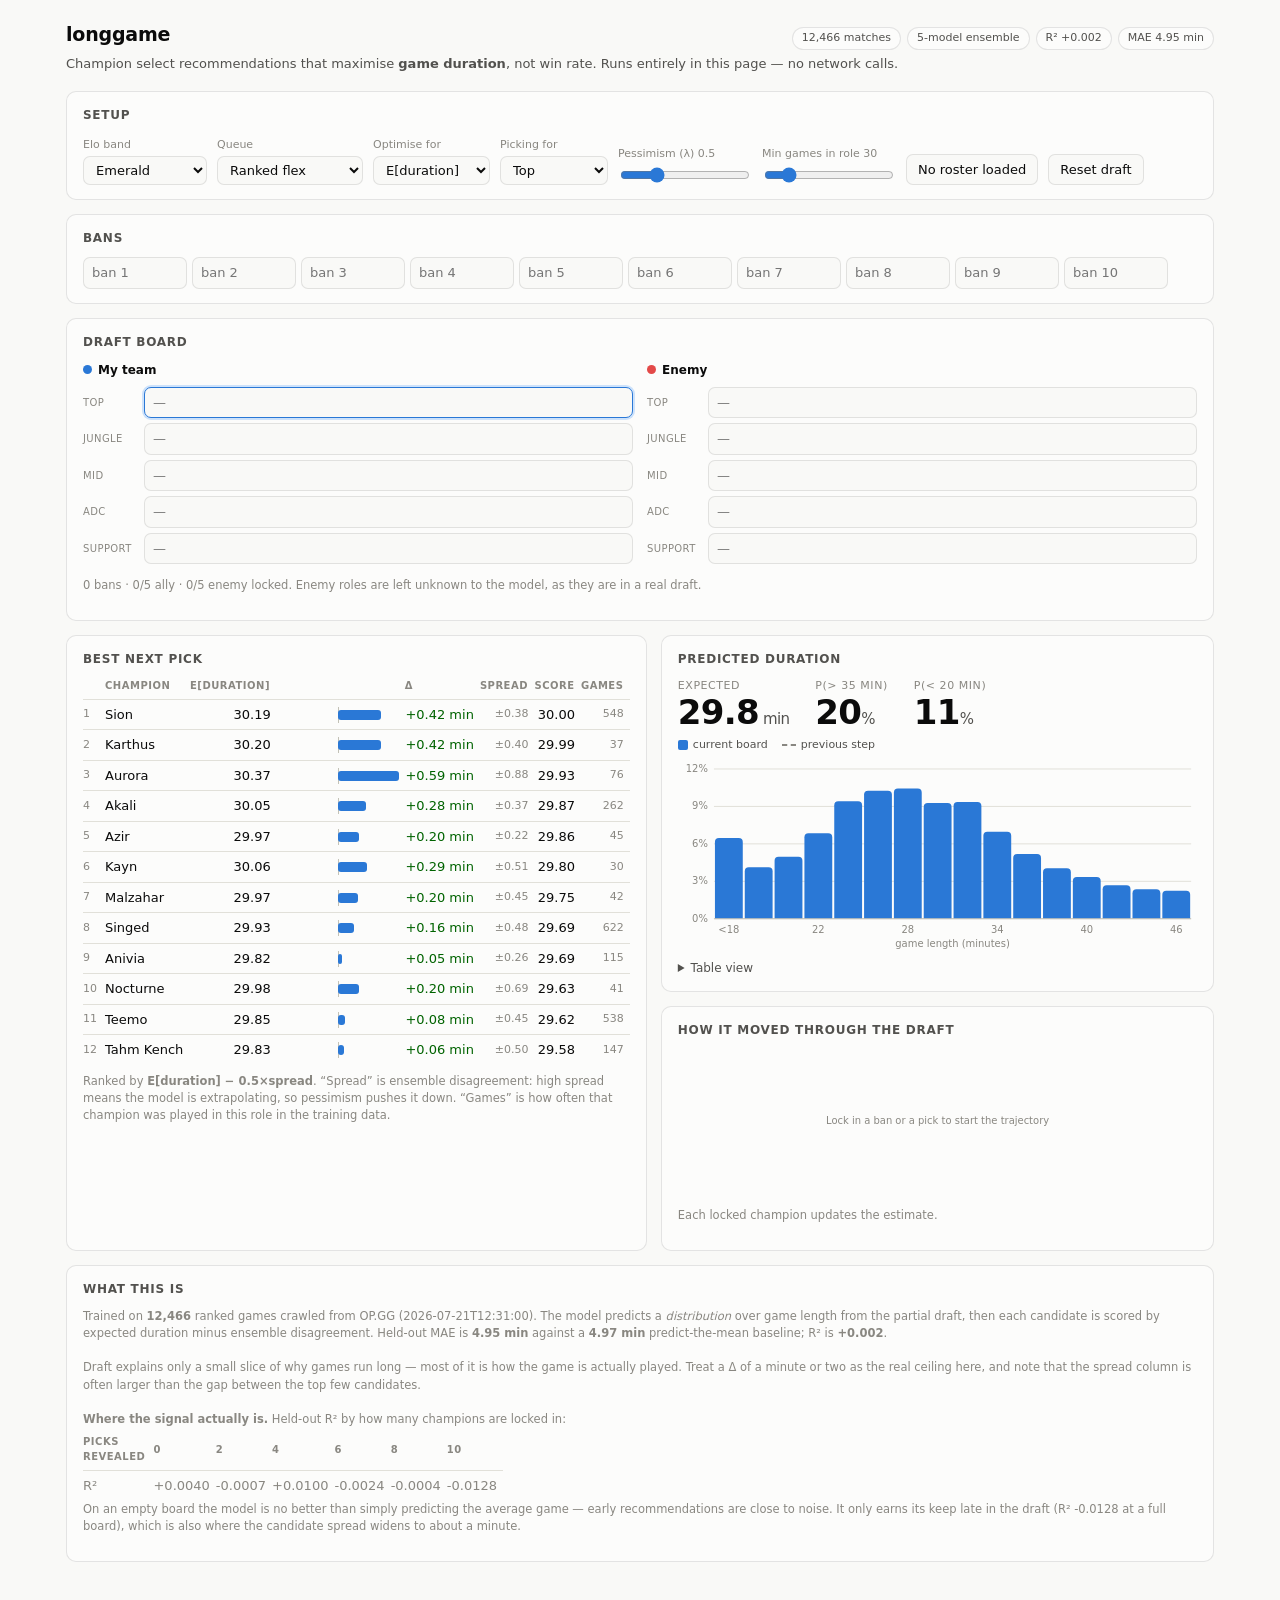
==== docs/index.html @ 64b35992 "Measure the draft-time ceiling; add selectable objective model/ceiling.py: 10-fold CV over every dra" ====
<!doctype html>
<html lang="en">
<head>
<meta charset="utf-8">
<meta name="viewport" content="width=device-width, initial-scale=1">
<title>longgame — draft for duration</title>
<style>:root {
  color-scheme: light;
  --surface-1: #fcfcfb;
  --plane: #f9f9f7;
  --text-primary: #0b0b0b;
  --text-secondary: #52514e;
  --muted: #898781;
  --grid: #e1e0d9;
  --baseline: #c3c2b7;
  --border: rgba(11, 11, 11, 0.10);
  --series-1: #2a78d6;
  --series-1-soft: #cde2fb;
  --neg: #e34948;
  --good-text: #006300;
  --ally: #2a78d6;
  --enemy: #e34948;
  --radius: 10px;
  --font: system-ui, -apple-system, "Segoe UI", sans-serif;
}
@media (prefers-color-scheme: dark) {
  :root:where(:not([data-theme="light"])) {
    color-scheme: dark;
    --surface-1: #1a1a19;
    --plane: #0d0d0d;
    --text-primary: #ffffff;
    --text-secondary: #c3c2b7;
    --muted: #898781;
    --grid: #2c2c2a;
    --baseline: #383835;
    --border: rgba(255, 255, 255, 0.10);
    --series-1: #3987e5;
    --series-1-soft: #184f95;
    --neg: #e66767;
    --good-text: #0ca30c;
    --ally: #3987e5;
    --enemy: #e66767;
  }
}
:root[data-theme="dark"] {
  color-scheme: dark;
  --surface-1: #1a1a19;
  --plane: #0d0d0d;
  --text-primary: #ffffff;
  --text-secondary: #c3c2b7;
  --muted: #898781;
  --grid: #2c2c2a;
  --baseline: #383835;
  --border: rgba(255, 255, 255, 0.10);
  --series-1: #3987e5;
  --series-1-soft: #184f95;
  --neg: #e66767;
  --good-text: #0ca30c;
  --ally: #3987e5;
  --enemy: #e66767;
}

* { box-sizing: border-box; }
body {
  margin: 0;
  background: var(--plane);
  color: var(--text-primary);
  font-family: var(--font);
  font-size: 14px;
  line-height: 1.5;
}
.wrap { max-width: 1180px; margin: 0 auto; padding: 20px 16px 64px; }

header { display: flex; flex-wrap: wrap; gap: 12px; align-items: baseline; margin-bottom: 4px; }
h1 { font-size: 19px; margin: 0; letter-spacing: -0.01em; }
.sub { color: var(--text-secondary); font-size: 13px; margin: 0 0 18px; }
.chips { display: flex; flex-wrap: wrap; gap: 6px; margin-left: auto; }
.chip {
  font-size: 11px; color: var(--text-secondary); background: var(--surface-1);
  border: 1px solid var(--border); border-radius: 999px; padding: 2px 9px;
  font-variant-numeric: tabular-nums;
}

.card {
  background: var(--surface-1); border: 1px solid var(--border);
  border-radius: var(--radius); padding: 14px 16px; margin-bottom: 14px;
}
.card h2 {
  font-size: 12px; text-transform: uppercase; letter-spacing: 0.06em;
  color: var(--text-secondary); margin: 0 0 10px; font-weight: 600;
}
.grid2 { display: grid; grid-template-columns: 1fr 1fr; gap: 14px; }
.grid-main { display: grid; grid-template-columns: minmax(0, 1.05fr) minmax(0, 1fr); gap: 14px; }
@media (max-width: 900px) {
  .grid2, .grid-main { grid-template-columns: 1fr; }
}

.controls { display: flex; flex-wrap: wrap; gap: 10px; align-items: flex-end; }
.field { display: flex; flex-direction: column; gap: 3px; }
.field label { font-size: 11px; color: var(--muted); }
select, input[type="text"], input[type="search"] {
  font: inherit; font-size: 13px; color: var(--text-primary);
  background: var(--plane); border: 1px solid var(--border);
  border-radius: 7px; padding: 5px 8px; min-width: 108px;
}
input[type="range"] { width: 130px; accent-color: var(--series-1); }
button {
  font: inherit; font-size: 13px; color: var(--text-primary); cursor: pointer;
  background: var(--plane); border: 1px solid var(--border);
  border-radius: 7px; padding: 5px 11px;
}
button:hover { border-color: var(--baseline); }
button.primary { background: var(--series-1); color: #fff; border-color: transparent; }

/* -- draft board -- */
.sides { display: grid; grid-template-columns: 1fr 1fr; gap: 14px; }
.side h3 { font-size: 12px; margin: 0 0 8px; display: flex; align-items: center; gap: 6px; }
.dot { width: 9px; height: 9px; border-radius: 50%; display: inline-block; }
.dot.ally { background: var(--ally); }
.dot.enemy { background: var(--enemy); }
.slot { display: flex; align-items: center; gap: 7px; margin-bottom: 5px; }
.slot .role {
  font-size: 10px; color: var(--muted); width: 54px; flex: none;
  text-transform: uppercase; letter-spacing: 0.04em;
}
.slot input { flex: 1; min-width: 0; }
.slot.oncall input { border-color: var(--series-1); box-shadow: 0 0 0 2px var(--series-1-soft); }
.bans { display: flex; flex-wrap: wrap; gap: 5px; }
.bans input { width: 104px; min-width: 0; }

/* -- recommendations -- */
table { width: 100%; border-collapse: collapse; font-variant-numeric: tabular-nums; }
th {
  text-align: left; font-size: 10px; text-transform: uppercase; letter-spacing: 0.05em;
  color: var(--muted); font-weight: 600; padding: 0 6px 6px 0; border-bottom: 1px solid var(--grid);
}
td { padding: 5px 6px 5px 0; border-bottom: 1px solid var(--grid); font-size: 13px; }
tr:last-child td { border-bottom: none; }
td.num { text-align: right; }
.rank { color: var(--muted); width: 22px; font-size: 11px; }
.delta-cell { width: 128px; }
.delta-bar { position: relative; height: 16px; }
.delta-bar .axis { position: absolute; left: 50%; top: 0; bottom: 0; width: 1px; background: var(--baseline); }
.delta-bar .fill { position: absolute; top: 3px; height: 10px; border-radius: 3px; }
.up { color: var(--good-text); }
.down { color: var(--neg); }
.spread { color: var(--muted); font-size: 11px; }

/* -- hero -- */
.hero { display: flex; gap: 26px; flex-wrap: wrap; align-items: baseline; margin-bottom: 6px; }
.hero .big { font-size: 34px; font-weight: 600; letter-spacing: -0.02em; line-height: 1.05; }
.hero .unit { font-size: 15px; color: var(--text-secondary); font-weight: 400; }
.hero .lbl { font-size: 11px; color: var(--muted); text-transform: uppercase; letter-spacing: 0.05em; }
.hero .stat { display: flex; flex-direction: column; gap: 1px; }

svg { display: block; width: 100%; overflow: visible; }
.tick { font-size: 10px; fill: var(--muted); }
.gridline { stroke: var(--grid); stroke-width: 1; }
.axisline { stroke: var(--baseline); stroke-width: 1; }
.bar { fill: var(--series-1); }
.bar.dim { fill: var(--series-1); opacity: 0.30; }
.prev-outline { fill: none; stroke: var(--muted); stroke-width: 1.5; stroke-dasharray: 3 3; }
.traj-line { fill: none; stroke: var(--series-1); stroke-width: 2; stroke-linejoin: round; }
.traj-dot { fill: var(--series-1); stroke: var(--surface-1); stroke-width: 2; }
.hit { fill: transparent; cursor: crosshair; }
.crosshair { stroke: var(--baseline); stroke-width: 1; stroke-dasharray: 3 3; }

.tooltip {
  position: fixed; pointer-events: none; z-index: 40; opacity: 0;
  transition: opacity 0.08s; background: var(--surface-1);
  border: 1px solid var(--border); border-radius: 7px; padding: 6px 9px;
  font-size: 12px; box-shadow: 0 4px 14px rgba(0, 0, 0, 0.14);
  font-variant-numeric: tabular-nums; max-width: 230px;
}
.tooltip b { font-weight: 600; }
.tooltip .k { color: var(--text-secondary); }

.legend { display: flex; gap: 14px; flex-wrap: wrap; font-size: 11px; color: var(--text-secondary); margin-bottom: 6px; }
.legend span { display: flex; align-items: center; gap: 5px; }
.swatch { width: 10px; height: 10px; border-radius: 2px; display: inline-block; }
.swatch.prev { background: none; border-top: 2px dashed var(--muted); height: 0; width: 14px; border-radius: 0; }

.note { font-size: 11.5px; color: var(--muted); margin-top: 8px; }
.warn {
  font-size: 12px; color: var(--text-secondary); background: var(--plane);
  border: 1px solid var(--border); border-left: 3px solid var(--series-1);
  border-radius: 6px; padding: 7px 10px; margin-top: 10px;
}
details { margin-top: 10px; }
summary { cursor: pointer; font-size: 12px; color: var(--text-secondary); }
details table { margin-top: 8px; }
.roster-line { font-size: 12px; color: var(--text-secondary); margin: 2px 0; }
.roster-line b { color: var(--text-primary); font-weight: 600; }
</style>
</head>
<body>
<div class="wrap">
  <header>
    <h1>longgame</h1>
    <div class="chips" id="chips"></div>
  </header>
  <p class="sub">Champion select recommendations that maximise <b>game duration</b>, not win rate.
    Runs entirely in this page — no network calls.</p>

  <div class="card">
    <h2>Setup</h2>
    <div class="controls">
      <div class="field"><label for="tier">Elo band</label><select id="tier"></select></div>
      <div class="field"><label for="queue">Queue</label><select id="queue"></select></div>
      <div class="field"><label for="objective">Optimise for</label><select id="objective"></select></div>
      <div class="field"><label for="onclock">Picking for</label><select id="onclock"></select></div>
      <div class="field"><label for="lambda">Pessimism (&lambda;) <span id="lambdaVal"></span></label>
        <input type="range" id="lambda" min="0" max="2" step="0.1" value="0.5"></div>
      <div class="field"><label for="support">Min games in role <span id="supportVal"></span></label>
        <input type="range" id="support" min="0" max="200" step="10" value="30"></div>
      <div class="field"><label for="poolonly">&nbsp;</label>
        <button id="poolonly" type="button">Roster pool: off</button></div>
      <div class="field"><label>&nbsp;</label><button id="reset" type="button">Reset draft</button></div>
    </div>
    <div id="rosterBox"></div>
  </div>

  <div class="card">
    <h2>Bans</h2>
    <div class="bans" id="bans"></div>
  </div>

  <div class="card">
    <h2>Draft board</h2>
    <div class="sides">
      <div class="side">
        <h3><span class="dot ally"></span>My team</h3>
        <div id="allySlots"></div>
      </div>
      <div class="side">
        <h3><span class="dot enemy"></span>Enemy</h3>
        <div id="enemySlots"></div>
      </div>
    </div>
    <p class="note" id="boardNote"></p>
  </div>

  <div class="grid-main">
    <div class="card">
      <h2>Best next pick</h2>
      <div id="recs"></div>
    </div>

    <div>
      <div class="card">
        <h2>Predicted duration</h2>
        <div class="hero">
          <div class="stat"><span class="lbl">Expected</span>
            <span class="big" id="heroMean">–<span class="unit"> min</span></span></div>
          <div class="stat"><span class="lbl">P(&gt; 35 min)</span>
            <span class="big" id="heroLong">–<span class="unit">%</span></span></div>
          <div class="stat"><span class="lbl">P(&lt; 20 min)</span>
            <span class="big" id="heroShort">–<span class="unit">%</span></span></div>
        </div>
        <div class="legend">
          <span><i class="swatch" style="background:var(--series-1)"></i>current board</span>
          <span><i class="swatch prev"></i>previous step</span>
        </div>
        <svg id="dist" viewBox="0 0 520 190" role="img" aria-label="Predicted game duration distribution"></svg>
        <details>
          <summary>Table view</summary>
          <div id="distTable"></div>
        </details>
      </div>

      <div class="card">
        <h2>How it moved through the draft</h2>
        <svg id="traj" viewBox="0 0 520 150" role="img" aria-label="Expected duration across draft steps"></svg>
        <p class="note" id="trajNote">Each locked champion updates the estimate.</p>
      </div>
    </div>
  </div>

  <div class="card">
    <h2>What this is</h2>
    <p class="note" id="about"></p>
  </div>
</div>

<div class="tooltip" id="tip"></div>
<script type="application/json" id="bundle">{"config":{"dim":32,"hidden":128,"members":5,"dropout":0.1,"n_bins":16,"n_champions":174},"vocab":{"champions":["Aatrox","Ahri","Akali","Akshan","Alistar","Ambessa","Amumu","Anivia","Annie","Aphelios","Ashe","Aurelion Sol","Aurora","Azir","Bard","Bel'Veth","Blitzcrank","Brand","Braum","Briar","Caitlyn","Camille","Cassiopeia","Cho'Gath","Corki","Darius","Diana","Dr. Mundo","Draven","Ekko","Elise","Evelynn","Ezreal","Fiddlesticks","Fiora","Fizz","Galio","Gangplank","Garen","Gnar","Gragas","Graves","Gwen","Hecarim","Heimerdinger","Hwei","Illaoi","Irelia","Ivern","Janna","Jarvan IV","Jax","Jayce","Jhin","Jinx","K'Sante","Kai'Sa","Kalista","Karma","Karthus","Kassadin","Katarina","Kayle","Kayn","Kennen","Kha'Zix","Kindred","Kled","Kog'Maw","LeBlanc","Lee Sin","Leona","Lillia","Lissandra","Locke","Lucian","Lulu","Lux","Malphite","Malzahar","Maokai","Master Yi","Mel","Milio","Miss Fortune","Mordekaiser","Morgana","Naafiri","Nami","Nasus","Nautilus","Neeko","Nidalee","Nilah","Nocturne","Nunu & Willump","Olaf","Orianna","Ornn","Pantheon","Poppy","Pyke","Qiyana","Quinn","Rakan","Rammus","Rek'Sai","Rell","Renata Glasc","Renekton","Rengar","Riven","Rumble","Ryze","Samira","Sejuani","Senna","Seraphine","Sett","Shaco","Shen","Shyvana","Singed","Sion","Sivir","Skarner","Smolder","Sona","Soraka","Swain","Sylas","Syndra","Tahm Kench","Taliyah","Talon","Taric","Teemo","Thresh","Tristana","Trundle","Tryndamere","Twisted Fate","Twitch","Udyr","Urgot","Varus","Vayne","Veigar","Vel'Koz","Vex","Vi","Viego","Viktor","Vladimir","Volibear","Warwick","Wukong","Xayah","Xerath","Xin Zhao","Yasuo","Yone","Yorick","Yunara","Yuumi","Zaahen","Zac","Zed","Zeri","Ziggs","Zilean","Zoe","Zyra"],"roles":["TOP","JUNGLE","MID","ADC","SUPPORT"],"tiers":["IRON","BRONZE","SILVER","GOLD","PLATINUM","EMERALD","DIAMOND","MASTER","GRANDMASTER","CHALLENGER"],"queues":["SOLORANKED","FLEXRANKED"],"edges_min":[18,20,22,24,26,28,30,32,34,36,38,40,42,44,46],"bin_centers":[16.0,19.0,21.0,23.0,25.0,27.0,29.0,31.0,33.0,35.0,37.0,39.0,41.0,43.0,45.0,49.0]},"shapes":[["champ.weight",[174,32]],["role.weight",[6,32]],["tier.weight",[10,16]],["queue.weight",[2,8]],["trunk.0.weight",[128,155]],["trunk.0.bias",[128]],["trunk.3.weight",[128,128]],["trunk.3.bias",[128]],["duration_head.weight",[16,128]],["duration_head.bias",[16]],["win_head.weight",[1,128]],["win_head.bias",[1]],["champ_effect.weight",[174,1]],["bin_dir",[16]]],"members":["[base64]/l/ryOHoC94ndFPUhPk71YH5o8jzCNvBbYjj1Spwy9JMUdPB7Hq7z6CV092RALPVuMfzquhI68pHITPZapFb36Pvq9kdnOvbZQh72JE2i9CGuYPT60hT3ybXG9CZ+/vb+xHD3RFve99GR7PW9V2L2JPXC9GiIBPpsLPz2h2qQ9phnIPTWGLL0Lqey9Rq2iPQ6B1D3GlKg9mfidPIbPg7333w4+rsKSPHfB2r1DdYa9uyPtPEZD2z3I/UC9BfZJPIql+z0ofT89KrMYPUQHBD0j0MW9bh4GvldCiT2PfxI9gGD7vXtWnj0YbkS9HjORPVDclD3S/[base64]/Abv1Lhy8CQIMvcS5Cb0EiQY7ZBCWPAO5w7zw4og748VgvZ0HVr1JUs88Q0cMPS/cGj3ZJYO8D5nJOlO5mj3hU0Q9UyljPNg1yrxFuYM83FfFPKWcnbzaruS8rIeevBREg70HezU91kc0POW8bbyWnOo801EZPImFgj2nNoG7FKM9O8+UOLwzvue8TJFNvK7MDr3XG1u98AzwPK+XNju/Zpo8rhsCPccOuTs4//27q13xu1MnRjxATh470wx2vFBVW7zbv9I8X1ytvHm2Eb0w3LM8KorzPJsMXT2fSAA8NPuRvT8uiL1Knsi9zfZWPWLPoz0tvJG9MLG8PeoMdL0l+E89e2G+O0GBw71TKMO9ggKTvDMVdL3BMhC9TIWdPZgyVb1KjEa95iUovVH3ST1idCo9E/8wvTtWgL0YU0U9bFDiOxSDjz0xG9G83WmzPQKM0DzG8fy9ScTjOnOTCT2kFju9OBJ8vCqRC71uX7M8WBgJvauRSD3/[base64]/ru63sTj0a/we9XvI1vRH+5zy6Rkq8CeFDu1uyJr2nI9Y8/wZtveZUBD7X4OK99aoqPDnzsDtXiO08HP2ivWeohjxfq8e9JDGbPXbLTL2+4Yc9YmyCPTBIW70CTck8JeD1vbRYiL159qs7UqzXu4uUibx0ld08nZqMvasbHT16k789zIw7vHFUjLsQES49aux/PfA+KD0jLgG9N4WUPMPzBb188co82skaPfRkDD0Jngu9FEpKvJp5FL2HYW09E0xuPJMNdr3MsuG8XST4PNbFFT1uOwG9H8lOvdXBNb2vDjW9ZLcHvRa0gDx/yQA9riWfvMfmA73rhG48aozxvPI5+bsqCsc7kxkEO7gZnru6gVI8fMjtPJgzCzzHWZ69shs+PTnHbb0HCxo9HcxMPfLvhz1VGI69+QiKvZTaUz2kDi89JzsuO1OhQD05kUm9WICNPadfDz2H6q+9UaPHO8c5dr23g4k63iinPJn9tDyMqf67P/7rvYzZzbz77WM94W02PYdGir0fQbw86l/bPTWSyDxYnaw8+1LevdAvmTpBiJ2918KMvHZEqT1EsfS8x6n9vOqp47wAcua9FvXlu6OVWT0GO7i6LXhNPSY8GT1w1BI9KspRvAK1Ar11fse8ixLYvNg4wzv/+Ya7rWopPV97kL1CISq8lBglvfhb2brMRVM8OzecPKoVRL1Gc3M9EhNGPWyRCj1qzjg7a63pPKwctrujoD294t6wPfGQZz3qQWi8xUrYvZbOgb1i/Sw9IadePR96Bb2a9A8+SlcTvcNagj1V+q08/HP2vdJcP7le9Uy9GkEbvFD6Sz3PSJs95nOCveV8BL0U3Tu9bwUNPUzTajyEaFu9/YkcvdJunz1lX4897hsBvaQkQL0g24k912xPO7Mgg71ST2m8PAf9uzZDjzx5WCK9I6XUvEcocLwzgUW97J+DOzyJ5LsTUZm622vwPIh/5bsYylo8cxQ0vUjzJLsU2Pc5LlqJvOKnkzzvZLI8a9nhPMWApT19psc8sSMZPerLgj3WvCy8zm0tvN57ijtEkk89d9/YPA20iDx0EHM9HdeMO0Wpw7123Em9oy1jPbRoaT3jno09f/[base64]/[base64]/egb1vC8C8FNRkPXsP5zxmt1+9p+uYvBf9F72PWLI98uipPQDej7tKEbW9m5qXPfV5br17Hby8bZQBvm4kDrxBqXk9br+9POu6gj2SiZE9JA6lvH3BoL2WGfw9e4IVPVMrBL1/StC927slvTctQT3b9XI7sFSLvYjvIb2yp7I8GNqFPBMrOb18dxC8EG2UPa+4R73lYjO9COwhPa9tgD2ise89XZ2cu2N9BL1Veqo8qXrNvMZ12jw3gcq8dxa1O4fqAD3YFQs9a+00PYxGAr0RAjW7bBeWvPvocj0jq9A7Z6EzvAsbobzrRGc91ZUpPReimzxWDCW9Tjs/vTdlhry5ufi8Ey4zvTcQlr0vCEs948U6PRJxGbz/fgI9WAytvAtoEjxrM1U81mGWOlxRMb2csCo9KFJyOzXfST3e6SG7FdoNPOdSvjvqNKW9f6UlvWXi4jxGI1i8c+uZPN7qEjwEKAk9U0cYPT9MiT2K3IG7tKx0PClg0Dzw3/M8b//+PDpc9jtcJ4O7vmqNOwXeAj0+CNU9DV+cPbKam7vzZ4K91OssvZU0Dz2/[base64]/onz0oiaM7toRvvL3iXz30GFQ8YfQmvTBfO7yX0U28S02QPGLZWT3KGjg911P7OyCPhrvWc5c9R8QTvSLKB72Dyt27Pq23PJA48zthFiC8eRq6O1xpMzxmiQw9RIV1O62yEbwQ9zG6GEiBO0ftojzZ9dA8iskgvdrms7xaJRS931nZPI5QDjxMG0O8wl39vP6/hjzbR988mdU6vJvhCL3IaGA9WnDjPLPgnb3uObk8alk7u/[base64]/vM721b2EZ9E8f11nPSGcDTypT7S9igW3vadudj24Qr88/R2dvEBKwbzgcYM9AW9VPYbpCDzaX2u9i3SOPBDZKT1AqrW8M0rPvaBoqbxk20e77yPqPAOegT024Ye8zKYxvfc8nDwOAp28oKWpPZN6p72Ll0y9xmeGPcmUbD2nP989ADfIPDbNlTwEVaq8Om64PSdOXj1zz2Y9V4eMu2sHaL3Fbjc9C/lFOmkgir3FWYC9x+7ouxrQAD0cEo28mPqOvZFkZj069kk99lHwPBAK6LvDYGS9aXtAvdyfDj283r88/Uu1PLUaWz2RZSK9aqElPAvUSLvC/[base64]/K/LvPPDKr11tWc7SAeQPHiohTpcCOO8F9hYvR3Jszy7sxk8DE5XPVdZNT0dJAK97A/QvJruArw2MV29SnRSvVr5ATtvOSe8Zb0IvJ9OFD3KePq771ZUvN2uqbyMoOS8mbV/PQQOxLw7x+U8636uvRRJqrpMNqs8f1pNu6i/[base64]/wpbyuXAu9K70lPXtyc71DD/a6/[base64]/sOuPQnTzdb408wIspPVtMd70P6sE9arQ5PA2teL0Lh1I9O2IYvc9Vzrvi0k495PwGPRBZgrxJ08g8/BOavQxLo71cIXy9fGKGvOTf6LtfNDg92XbbPL0gSTwesh87CWISPUE09r05gY48j6XcPMFxGbziuwk9HPFru7wXB7zLOTq90s4uvFsi2TuSeHe93YylPLPKujpMdjW8fUKvPCukHDuvgyq9aOQ4PSO3G710GNG7hiRyuDf6ID0/nR49XI4pPDbe2bvhQiw8y2oyPCIRir1Axts7OgnXubEYMD1dlEm8r+4gvfwmAT1CBDy9UqklPQj2y7p/o069HVVwvBHfkT1D7928cv3wOpZ1Xj0dkZc8hKMHva+Kprqipg29Wf7DPJTClTyXnJA8YXhjPNWSmzwQw3w9zzd3vVV8GjzQ/Hw6gMyrPLb9rrwdbU88V1gmPNGKMD22JKq8ONgcvafPaL1j2pq8UXR9vP/GzT1JoL886NYovUBsDzyf+qC9zLB5vAxx9jxR4aa9pMBOPcrR9bx9qKQ8WZJMPLXxgb3yBke9Hoe1uv1nFb1FcPY83MkmvBUFB7ysh+I8DGoevNDc1Ts4tL64zggwu4x3kru4Duc8kvotPK/QuD3pCPs7fpRiO0RpmLwQze67hY/NvHEZiz1AX868Qo2uvMdsOLzJrSo9+yyPPVA3FL2gWHM9rLIvukEPZjzF7EE9EIopPEVjI71RQ0q9rpfAOYcptbxKZVy7pYr8PLgQ+7yajKm8hRGAPXntkj3GWuU7JrmfO7gDnrz4AK88Y8YVPLEQ3jzXtJQ8d5L7vMpSVb3VQ/27MgoGPYFShjzhUGq9feg1vT8BKz3qD5O8AopdvTHGgD3rZJa8GF41PWM1Pz2qLia8COdAvHdrPL3hyRy9dWz/vHzK+jxv0oG7e8A5vR2f/LzZwco8t8XSPDJvDTyAx+g5asp1PSpPHz3uOiy9gZiFvS93FbzS2Q69pefgvF+DC70NJpe9K3UFPQjXoz2uCto9inWyva/[base64]/Ke8QnP4vPgTNjuuNYu6Ac3+vBXwqbwQZne8bkYHue2zEryD85q8JANHvTQDHLzcSFW8bOkXPYgvu7yGmiU9Z7t1PWtvKzy5Dki9fW+HPRvUij0A5/E8BW/2vNNaTzxp6yq9A5fFPJww87xxLfs8slaPOn9TXb3jDVU9gtv5vCA8VD0ILM+6HJcOvcC+fbyFCvU86tcKPWkBVb2LzCu8+I03PS1FizypnlE9Gc9OvHG1FTz/t8Q7BbOAvcbqOz0vT089/NdlvPoh3r3iEJK9jxb/PYZClT11eEi9rRByPHDDE70t5KI9FeApPTLfZ70VBx287+oSPczWCb1SQd074AmAPWIYy728F9K9w+UpvV48GD2CuvQ8z1KivZ6Dsro5IU49iTC6PSSEGj0uL8m7XKgGOhNAcr3hJrw7Zi4AvDszxDx89R89aQUovUKtZDsv++Y8/[base64]/pC9vDdjvH1lJz3SV8G9psaPvZwIEjsHuK48mrvbPE8ZcL1A/[base64]/ryFnjG98omRPDYhtztH85m7UG17O9WHMjzLVlk9fmKxPNkAabzxc5A75T0UvD2R0jwavyi9OmYWvMqqSz2toFY8hY1LPbnNx7xOjIa917M6vX6W1Dw+iS09YslwvVs65Tyx5Sc8tKNUugDDzDwJl/+5FnT1O0OJqTxWpLu9HCAvPSKPtD1Nvye9PiTrvPa4WbuM6Y68tZSKPENO/Ly7iYc97P/aPRWZYT29gh69VqSPvUghpD3MxCQ918OGvTsVhT1ARB49QCRzvQKZrL2qZVS9PvXqPI+qKT092Ja9PSLRPZilrrxIru08WZXpvHsMZb0N/ri8yMhjvd5eLr03iKY7BQSOPXMueL1P8UK9phVovdrRhzyV/4U9atcQvc0O0bxTm0o9gYZGPZ/xWD3On2q9QxQdvfnxRD3WsEu9JtEdvTxFzLyiKuq8CJwzPTDCVD1GaXG9LnNoPI5w6jtBhYi9P1yoPaE6Bb2mt0W9A1iqPblmIj1TOKA8FUNAO/[base64]/[base64]/[base64]/gD3G6L08vY9evXD+R7noJyq9NasSvQOKWzy6rLw8JRI2PMBZLz363pO8EyTEvOhOKT0K0vo7LL5mvRmpJz08Z4Y8ClYsPQpiyTuuLzc87S57vcy/5LpxTBQ9ECR+PNWGLLzrDJA9ZtvuPEaHG722hU49J0UfPfaTg7wTG/a7V4DMu3WDwT3M9+k8R5YXPVlMyLzxOsU8vTTaPL8neb1aHaU7MwsyPSC4bTwCXOC6nClePSYshT0mZ2o8HFGmu1WUZr0VYUu87QGUvHCcwTwCRZA8uDuePJ2HxbyxkS+8oJ1qPJcf6jvbYKO8/MS8u7zCE7w7z727o7PUvK24djtkGaY7prpvvGTGJjxEaA68alXHu9BvAjy4ylG8G5/yu/daED07ANK7C3PZPG9nCT0CO508SYG6vDDk+zyoW0E8v3dpPO2QGTz1Nbe7am1vvQyKNTzP+S08C2kyvT2fIjzwZKU9GkKvPAVoVT1nRxs9bHPlvIRZFrymqW+8huU3PX0EzDto6Nc8c/ePPC3Z7Ty/IzS9YROlPPZ6xjzpnfg8CcUlPZWqq7t3w/e77NKvvZYKML1uuvG87jl5uqK+27nrty09fbaCPG8NobwGFK68A4JnvUjZGD0WMQA9uXCePFcdDDsYhca9MAK7vHdt1Dy7zks9fmJUvXcnKz1AGMe6psrhPB/[base64]/SevH1pEL1feFI91iK3vL9bS72aDYy859gXvfZ7xjsgEh89drravDq5eT33V2W9ZeZ/PLvXXj2FqoG9rGKROymjm725OT29V7ObvJTExTuSKIi8NLMvvIBj2Tz0UxA9W6kyvaCRXr2ksA69gHm/PaQXqD1GNos9BtbovQYCLL0C/ZY9pyHzvQCmLrtL12q9Ew3sPF7A1D3nw5A9+K9aPdCDWzx7dTO8XCC3vXKbZz1xoJo9dn+IPLXRDz0q3f68H6x7PfS7Yj0+3V29RKWOvYApZzo4apg9nuGMvZw26bwV3tI9/KciPapSCT2GPhu8nPIDPS4p1bzLL60896f3PDBQNLzcfRM9EM/Lu227/Twbwl09TL4cu/4/[base64]/[base64]/[base64]/vaw5vr0rVHw8Y0MSPWOUfr0odOA7+06BPfoNJbzSEao9cQL+vMV0z73uMZe8T9EwPGmYWr171UG8YNG+vH9qVL18vwC9OwlCPakeqzwYhZE9obMBPfkR1bzIHYs8bhTyvAJe+bqKMQy90c47vf3s/ryqb/47Xj2WPM50CzvcoR49b8ykPE/Rijx3keW8oe+FuwLEi72Me4a9KkpxPf7/Kj1AACQ9D7FEvfUhD70fkXQ9d5xXun20yrxrEgQ9EDIGvJPTujwBdQO82s7WO9tfDrwGUVI8MmOFuq3lXbyC+I88EwoDvW2lUb1JQhO8ZJSzPG9Rs7odK4c8BL8BOwBxvzysy3S68Jmdvay3vLshgrQ8BLkkPJM/DT1GITE73udmvdLp0rxQq6s9nw0RvZezrr2qovu8MnxcPZqxu70/v8A8a/WbvOsEgz3b15w9OhwcPHHGgTxzzLW8Z9HxvF6/t707HRw9fWRQPYZD+jyEocm94Dcsvar6dDztOho6iFg5vbUUe73q8bS8GOFwPbhHH7oq1MI9ERoTPRv4qDzMZ7+87673vIn8xT2Yjhk8HCIavag4obyFTy+8WpfBvPIa7LvCQ5E80UTSuwl/6zr45YI7bpnOvFahUr32tCa9vMWAvex6fD0wvqw8HpFpvB9pPr3zUUM8YTa1PdfaGTwAxro7e1v/vE3Ktry1d2i8KRUcvRFe7DzM4mw9XMwkO87YWj1oFeg8uaj9vHr4FjwG+ho8e2xOPfgHujxvaaM9vRNevbKcNbz5W7U9q5L/vJWM5bqNdlE9Brm2u0ZAzrnTLTa99zQovdLjoL2d5pa67gESPUeq6Lznfhu9VFO5PI8c8j2WlsI8Me4ePBcPLL0Lr6M7havVvBY4H72L4E09Xa9Nva2YIDwgWwi91CfAvSIagTwBX0Y9137CvJSInz2C/QW9ewdiPfmvwj3Mw4q95rJBPKyKk71iCfu8QB1lPe0LuD1U2tA8Q1w+PE9iKL0/Yzg9CLsCPUvddb2xU2a8meznPMVjkD0Zuo08qa7qvK8OtD2yW9i8Fe2jvSuw270VUfm8jFatvMHWsD2Gwxw9Fu0hPBuOfTyGRKM9YUpIvU1yOD1JEi290NOEPeCGGT4g4FC85aRdPdYN5T05gfq8bm/GvRrFMj0zVSc9LfggPQGDKr1T/DC98OyLPU/[base64]/Pb/3bj3jSRa9NfVuvfgzAD07/[base64]/b1RHaW9CRdDPpIPyD0UQOa9eE8qvg1R+D30UAe+3lsPPd/Kkr2B6SO9uYocPilHbD2KpDg9rMuTPIQNTr1xKPC9hlscPgHzET4fDyI9l57CvSGu6rx/9cg9xR73O0BpKL45ivW9aIZ/O8uZzT0K5Yy9Z5HiPV8GyD3MCPo7Y0KePNdJiTxkDZE94TAZvBbKMb2m3EA80FYsPfRFNz2CI4C9dUDYvBoYhT3NhPe7V66uu1gd/ryOuWu91K1kPcxQm7wXpP68yeMJPc7Q/[base64]/yVD167aY8IytZvTdCjb1qk848a6HUu3nzBTyenF89+XmNvTLKYb3tsAy9Ad9ou6FIhTy4jlm9OTWzvO/lkT3aGdY8uTuXvPTD/[base64]/ozvZSWGz1mMo696rePvDw6pj0iDD09E/0LPS1qoD3k2Q88vKRvvJgAXjvqTTg94Xj8PA2CB73vcqm8xdXuO/0cWz1c/pG9NHEdvTbCJTxpNyA94grDPNNvSD0gV6S7KL0TPSVMCzxf/TK9+/hgvOzvyL1yPGi7yFhAPER4nL0yI7U9MnGwvCSrA73dF8g8rIkRveGjArx1VO08y8SevMSUYD2XDas86LwmvIXmPb3obuK8kLNGuM8rqbyVupm7E+5BvSiQbj0EnT89CzgYvPhZ5byika08OUSDPTHnO734s0U7U2hXPfb/1rzmn369Hf/[base64]/88YcAJPVwxxbwC8Z27qMj2PHrKHT1fxG+9bd/TvOnf6TzS3qM80mOmPD+02jxEelI9cFWOPTWKrb0jbq69WAdgOiyWA7vl2+a8E6ExvJhXG7tfWwM9Mksxva7pDz0XpJ28vl4tPKlfer3/xM48NWEHvRKfcL1NZ/s8WYoKuxaYWr2dZXM8RvtZPJ4c2DsBnzA8bzpfvaXSnDus9+O8wcJmvAqcqzsU/VC9BwnKPHg/WrwoiH06hqpWO8ifbDzQtoU95ZpBPeFH1LwjrXC86/[base64]/Be8+rsMvb/[base64]/AZA8aNivvPPNVr2tH1s9/qcHvQVz2Lv1x2w9/BUAPNg/CjumpkG9V416vZtsAD3Iq0497TP6vDCasj2IguW8XmifPdzYLT2Ql0m9th+tvKikRrwwiIC9s9iCvXM30DyX5HW9vDdRvTK1trwHewE91RZOPReuLr1TdiO9PriLPStn1TzNzj09Yn6avUuSlzwVsd+8K/[base64]/WorwMLVC8Tf9FPR5Gib2cfZi9+uWTvFrJrT3wjso9ox5RvbblIb0LFYc9tcy3vQOuJT0OEpy9cNqKOjIZ2j0YO5A9zCqRPUorZT1mGQI8f7GgvUIJ+D0ycgE9Ug04PQ4LNL3hsZq9Fv+mPYlVATzC3KK97HwHvRBkBj1oobA9vBgcvSDRFz2wK5U9i0nWvXwK/[base64]/Owu9uPanvcBN9DyGNtQ9zjqcPWDVlL2l/aa8KlECPhS33zyEqSs95eFavbWh/jz3R+W7k+/[base64]/qjsTCGU9gD8NO1rYerxB8os9cYjePD17pb2xvB69EBBhvMUIbD2nkRq9SOdePFJYgzxQmXo8wh7AvYn2NLxcrl87xxXNvIIVBjxWNhw942FXvHhANzwdsM88JV6tutcCZLx6rIQ9BYvbu/Ius7uPJka8ISknvZqEBr0mQfU8CgmLPN8R5rw8g6Q8qzf2PE+vtjuCWka6Tp4kvDMaDr0cvlS9+QtAPaZsx7vluzo8H4wIPXhcEzyWn5o8am43PX+w0b2/GTi9sdWAPQhLjD2W5pm98oJ3PacOH73h5xE9Rq9VPa+2/Lyad4q9o1ObvQrmQj2M5Wa8Z2UhPfszI73Gzyq8ku6YPK57Ez3sKfU8FqKUvBtJvbxsj0w98rvBPF1EgzzAzsS8seh2PcsdCruvgNC9dgh4vXhjub0lCa689bHYPW155j0qC7m9MGT/vNhQrT1VnKW9FkRgPQaZI73X+6O8CV7FPXj3rT0KLte70ochPGdq5zw4qVG9sGTBPYFrEj3mjE083/N8vQ3zjbwpEqU9XwwUvJ355b3dNoO9C7ONvbSzVD3erai8UsL1vG7SaT0iaq87I0hiPEmsKLz+eG+7G56XveMFs7u4+Za80eSgvNxJjTrGW3269dhAPSqxV71AuWo7EdutvGvH4bwjXvC7Y9/GvN7gRTxAAhk6QjoEvboZX7xRly89oLLNPNa+YLwEwR29alluux+ONjy1j1g9azHku6U1OLxYDFa8wBtZPIKKKz2IHEA9mj5ovexfOb0mY7+9UGm7OhvYlTyDwZa9oAWAPeGPQL0f1jY9pSXvPCe0L7zU1FK8rGVMvRoCO72Kucs7huw1PN894Lw2dmM7/05ovPsdlD2B85k9rQoRvbbGsbtHBmU9viQAvKz237wTJYW9w7+mPUkUvjyvghy9LXYBvcfPWT3IdI88FI+fOQFgCz1EAt08dgUwPZ/Y+bvvYOi8/gXXO+JoJD0bqCq9ff6EPCIlATtKxgi9w3tUPLEjPb3MEBC7t5eyPX5337zRNZ08G2TLu/GwYDyMwus7Xc10vap9Gr3I6Nk8Rs55uyuggDsp8Ha72M+lPFNSa719/tK83dMVvYBmI73lFl89sdn6PTbJzrwPgBC9zztYPePANrznH9O8r3MNPTd9U7uO0QQ8RnjVPAxZ2Tttc2687ZcKPQwytLzwwbE9vOT8PMIDF73/21e9IB6HvDHoDD00fQO9xIfkO/WpPDuXlmK722a/PHeRTrtJStW8LbTGPHwanrxqrGU8qtHOvGzROD0xmwg9R8DbPPiPCLy95SQ9xTIivTTiij0WyvG7UHiHuW7PDTtu0Go9KjarPPKKLrraIoo9igGAPKKfOTtye847tDQKvbbm9bxQN569e/[base64]/u8RnZwvD86vbyyeaK7rigYPAVB87sLji49u6c3PH5qVjxDIbS8QqJ4vbBFejzcD8s8k/Wju8hbBj0l5wi9pH+fPIHGGL3n67m5cLuAPaAHfbyBXFS8kwMPvc7z07zBBsi8GC1qvEMrQbwuZqS81xhWPKzhhjyyxfO8NJrtuwmRVL3rv085FwMzPSpT1bnoOMs7TWd3vTSeGjx0g1M9VIfSPHWYJL2iOWk96+Nqvdj6gT080xK8/PLDvFAM8DyU2Cm9t4szvGShfz3HBr27F3cePXj+4Txs9IG9F/6DvXMNJTxhIAC9gvCEvV+3vTxa7mQ9/UY+O3Aw9rwzope8zmbEvBLOJL3NwTC9guuSvQygA7stVFE92D3/PPrqILzE3E+8s4DFPMfcor11IyA8QkuxvG0RUbzrfpk9sLKmvFoiWLo/R0i9YPsavQIJuLx2VlQ9tytzPAD4zTzYPZ08xd6MvLLEID2xFuG8zNnAvG7sgr1pLrM80Aj+O44xiL3YJfw7tktDPSF/eLsG0/88iSCrvNYi9btkuUA9kKAIPNcF0jvWm/47Gk3GPBVXQ7xfGPY77oLwvJwB7bswiB88e2v8vDMLTL2hZKQ87xquPU+hez0aTok7zYT7vNkVl7wW3n6710wRO7q+yrs87M48HGMvPYnSorz5yAa9gzW1vPyof7z+Aru8JNVlvWveTb3Qxe28DxIOO/[base64]/p491YMhPY6/[base64]/9rg82ylEOz6pBL2fRoe8PjlNPfs/hb1WuVG89Ri+PFHPhrxommO8mvctPJ0ZGDot5Mm8xn85vd8U7bufaRa9VnfzPN5G0TwM0wo8ikiyPBRLALxWFKq8t6WXPJiCrbyO3DQ92qY0vD1h+Dw/epW9W3TmvCGFMz21Wgk9x0w0vZwEfD1fIxc9rnkJPXwi3DyB5Zm912UzPULmIrygHWq9y5w5vS2Q8DsyGo28SejzvEn/Cr38y/C5oiEcPeZhlb3HGQq96GAxPUWBPD267FQ8Bs9ivM31MT0xDba8HkIDvLSzvD3ux2+8vQXTvOJL2L0tn4y9IsCIPMsOHj0Aaoy903KVPcq2ZL0WtQw+bkaBPCOMBb1pzwe8A12XvYjDl72kcCO9BTOYPGPpczy/[base64]/gm9qSgwvYetPT2Uc0S8EIU1vU4cEr2tLDk9o1APvHivFr1+kGm8Xki4PZtWSr2EWoK9uBdhu92BVr2OmpO82bzCvLn/jTwZlbq9T5a2vFXGOj1+e5S8wVH2PHnIErxt2zI8DLVEvH4KzLwCjcS8qzPlvN3rOb1TLpe6Ol7KPK94AD2lBbk8cW5CPW+g/juhb0y9HPwwuioAYTxHHrE8ZtRevGr+zTuePsm9FukBO7HtWjwB4GM8e8P7PBpQlzydluW8el8RveXih73enpk8nRojuyKWmr3QVYs9ZW5QPMHZ6jzhFsY8JNtCvdJkUL0ECkO9s3ogvZfa/Txeoz493NOTvZgaojsoGCe9KYRCPHOIGD0xuDG9jbgMu9yIgT1J/[base64]/qb22ydq7kSC5PIX5O72SexM7Ec2OvWI3yb0wjxg9pvOjPWSdDbxP6268owsevTfemTxX7kw9bm0BvQMN/bwC1Mo9TvOIPYD/[base64]/jtfdNg8Uv3mujhoIb1upKs8XWrTPM5V9zz06BG8XtnQu0EC0bz2iRk9/YnRPA+S3jwL+iM9qiduPVDSeLslQZm7k5wzPW5/crxJEtC7UBhtvNMQDT0kJu67qzY7vY7LIzk5nmi8VASlvPbrzDoPWAm7AgaSvTBEIDzPLo49r702vaGHWLwIOuK8eyPDuxCYurvZc288wonXPbg/Hj5rxxY9lFwQvu92GL6qxSc9w/yRPd4t3L3k8g8+xGS7vXx7rD0tHMI8WsIqvjDgnb3lFvK9YMb/vSOmTj3ZkyQ+t1qivTAo7b1HjSe9SZpIPdY+0T3Mq8m9W3cJvE5eLT5GJRo+KtBaPBiL570y+7c9pHq5PA6uGr6XEce7cEmkPbYoULwfnOC99R+YvTJv0zzDQig9/lw1vb3nZj1Y0ge9n1LFPJsGfT2uuiO9weY0vYfc4bsAdDQ8OoLlvGSmET03KF69E9xRvSizvTvE0Zw8//uwvPvPBb3S8m499nRKPT5r6DunXUk9Hg6WvTGpgT1eoki8s/aLvdyGVTy3Fkm9djTNu9b10bxVd5c9bWGePfbe/zuDWQg9cgJPvYr4iL36PdI6IEHpPDyxAT1OuxE7jEmivF7KgjzhiMY8m/[base64]/rTW9IXikPVUl8zyEcKe5tizlvGzEM71h8AY9BQkivZpIabs37xI8FrxRPUBrrzthRVu9dCJkvO7ivjwUXqE7DEexvNklFzzmn0y9UNp6PbkXx7yAtPg8JrgGuwbEyrtZlCI9BF0IPTlNmbv+/+s8cDHmPLfpo7wIA+A8kEmAPRP/oLwoBEy7oFhuOcympbxjPGe8MGcxvUohqTwjioI8m7PBuw09szxfJdY8KP9bvHe3ND29pQk9ivnivDaYyTyMqhI8FeVGPWonkDxkYau5dCyHvMS9kDvzXB297lgBPvmYGD1RTfO8eeiYvXf2HL5llVc9vBe1PT5Y17297IY9P/yXvUwykz1PUyY9jUelvQluib1QMqK9KAJHvR5eKb29N649ICsLvsgqTTp26Xk6mv2FPcY6Zj1jR7S8szITPIz3qz34UKc8gkoEPdfzLr1f3ps7PPffvNKzpb14Jna8Yx8DvUv49ruEX5M9SoCcO7acarzG47O8Dj+ZPROVpb0OI/080grrvJxQDD313K49PdxVPcs1eT0u7Pw8IFF2vabuhb1PR4M9TU+sPI7EFz1SxwC9quATvHcbrLy/[base64]/uA9rn29vDKczLuVMW085+lxvX23ab3HdkW9OPW9vZiPdj2DwpA9vSi8PFhEWrxa2VS91o77POcbbz3uTA29jFVuvdO63T3B87c8L3rCO9wemL20T6W5mZJKvPrlu72P8aU8l1gDvRk/Ub08vbQ7LghUvTASFj0pLpw7d0YPPH7eLTwWqAs87oaZO1K7k7xvyoc8rQkovQNQajxMoUe95Tz8PM5SmTznNVG9wKmQPPAsWbwxwiy9ROy6vCiP7rzQ3i69uEWuPcFkXTxGv0w9aOKmuq9WzTxMmOy8v/B7vQPZTD2Hg7I7yySavSIxfrwloJ69f8U4Pcn89jxlRCq9FN/GPagKO70liLM8ZNgHPsgAZr0l5RG9zIHHvDCVP70zabG8kEljPTlUFr3uen68EPZ1vYPovDzzH5Q85OmUO67LRr3jBF097CW0PMjXJ7tFWU+9Gc1/vHmC1jydcT29ueFevcLAY7wFFQE9De8AvZgp0T37P4o88euwvDMQbz03JZa9gF/APPudSLu15bq8gz6QPZ0/0z3cC7S7Hn+HvOsmWT0EQJg9/W23PQ7+5jy2orC5C0WGvYZgar2yN0Q9/5wTPXHiBr0KfvE8WP0ivXnb27zNgA89YQ1MvRJ7/[base64]/ODu9SWvsOzaWIL2e2qo7rseSPW88DbopajA94tARPRD5R72Rwi69BqKCvYFhArutiMu89dpePPQjRjycsZq8N+v4O4ci/[base64]/Bo8nVIQvM9VFb19GGm7YkokO9/hFz05QKg8cUTFPPf3M7z6zoy8cUj4vKRhSj2HQR08QvkWPbMmCD1r2Yo8XiWCPNYEs73iJoy9GRzVPO1dmzxZq4s8aJxbPCWstLxbZPA8IJCQOOYHF7zmiZG8UpnOuhLx7jsnMDA8onfvPLMXqr03r4C9q34JvYudgj1VA6887QHmO7Bjq7vJgJs7/ZZUvM0SCjwBA2a83dGiPBRWDL0F3Uq9S7i/PHDIUrxE3Ce7QsmnuvjGrz06G+o8ng3UPHyYtDsO7Se9bhSsvNI11DyZQgu95AQhvNuvuz02EI88wIyVvMcHiT2U5Ew9+qJPPXkzNjyq0yu8V14Fvai+AL1RbgM9JRpnvN5IJ7xnmCc9fN2JvAbbbjwz/YU7W2qpvMP4UDwuyO09IS4SPYIJlr0XAQq+CdzuvWROfD00pXU93Mquve7a7j3Yh5O9tQ2rParkcT3AwqW9TsTgveYFlL3HGQq9duwqvb3teT0Zice9/+82vc2UBb3/uSU9cFbcPYew5r107xq8ozT+Pc6Skj3/2Jw721dhvY0DRD1hUdg87uztvZCpFT3RmQY9+K7gO0LR/b1gSIi9CrIhPcHkqjyQ/[base64]/Iz0Q+ik9vBNovU2uGL1o9oQ8bvARvQvk4bwseD08BhkzPZk1b71a2h290QUrvdnZIb1orl48CClKvPM3OzzhXsO8NIpMu62hEL3qQAO80MM6PNo1d7198dO852LmO9mwIjwoBsa7MkC/u356WLwq/Qk9nGBaPckpirqj1v47UEIPPcpvCr2tVQq902NLO0CuazzEkak8CjfLPA7NJjwuVWg7/A3qu+sXv712BVa89V1ZPU8nmz1PehS9G6qGPZeNUr12fSA9mbo0vC7MvDvpvxW98XVovZncVL1TlXw8+fM/PGbVor0AmF299vufPBoQfj1Wz7U87k7tvIQ1lDx7t3w9/fq8O9vtaDzEUYu9OmLOOx/[base64]/zKa8DRnNvKB6mj3hORq9ud6WPMDOULzdR5U8r24tvYCJFz3rwSY9n0qVPBuexr350dW88miAuhOqHj0+74s8mKOLvE6Udr2I3qg9CZrZveHPhz10NKs8lovBuotMBj4s/Fc9SCqtPcwMMT1P5Yq9Sh2WvfJbizw7K1s9PkuvPQs6Eb2c8FG9WV67PcD7HTyK0AK9rv2pvZy0vzzYRis99ME/va+tjD2iDJ49FI6zO0FDEb2pJeM7Hz7kPNe90rs58o27RCmdO448HDzwWOY625EjPK9CHzzHYa68138ivKC0eDp1qPg8b30TvaQe5jx7K5g9oLiLPAZ8PTxJvCa8sx99vVGqirzCaU29BXZ8PFmrmzzMDmc91rfmPDsv3rszjYM7yUiFvKT1WLp/k0a8IdSWvQdrPzyeRpI9KOEIPpEIzb2pe6C8LuKVPcxLWb2wo/q5iJeVvCjtsL0Qubm6atl4PNrUFj15zR49PKCCPTvHxbwB4j8+O/xfvOB4Wb2UzJ47HutuvfNN5T3JmYe8QVGJvSUOjbwoAwM8jQwpPbkUY70Q+Is9aDDPOsL8OD3qvWk84NwZvIHo97zJtAi9XqAcO/l4Wz2+nN08xHJ1PYWUqL3XDkk9T4iqPbCwCr3IKIa9lbyNvMTMODv+4T+9fJtbvUeeVbxFrMK8go5evf+cgz0TJJ49ZwchvXMMLD0nj1k9EoWmvB//HLxpN1s8Y2K0vKjesDwEBEW8KKkHPKDbhDttyoA9QBZLvROWkbwbYio9deQbPCWNmb1DjSg8vy9FPS4TGD3llIG8K5yBu0OgULxKlD+9sXQhvO2PC73LlZI9ngjIveritLxCLDC964sEPUa5hTqb/Vq9BTiovOrSAjtoO2k9asgWvUfIZb1gDps8RtjzvA3j3TthoqK8g0GoPFcuorzHEt68X1OgPZ/COD1DvSA9EJ9rPfGIDzxKsTC9PzIfvLV+ij1TcEs9sbIFPTWVNT3gMkM9AXuePVJilTqwYeg88tRVvML2FL18f4C8ZqZku2DpSr0rZY88vXquOzEwsbxEsJW8Jz4GO+OiCD3KMZ69PwAuvHdZmbvC/Fc8VTqKPYbyTb2+CRa8SEICvPgRljsuVZ48sStIPOCJerw0DUa8LEspPWxaMT2P1yW9YgK1Ol5gBLrLnAO98CiHvBwb/[base64]/Lg9GJJ5PRhWt7yYyKA8utwrvRQGhL3yvPA833U9vZtqory2pTW8qSbzvMGt8rxmJUK7oEdaPBr3KTvgx3+8vFbUPJDpZbwZ6dI7jC69vC1daDx451298f0dvS/[base64]/[base64]/08WqPZ2lmz/jNVO/5Wibvoajzb4Xsne/wAimP3M7ib+2NS4/8vDPPm73jj5M8O4+9/6CPu+1oL54VK4+Umdvvwr8ob+72dA/ZWssvw4hU7sURMY9GqUEvy1jDr+gvKU/8IS3vu/WUL50LY8/ohLSvisybb+iWJg+WnoRQFE9jL6IadO9BXmFPowvEj5U/fS/hEBHv11sYT+RQZE+NuiXPyFmgb6hHsC+JpOhv/yiM75DFSU+Tlf7vjaxsL9sx1E/iCg6P1PWlj/hhtc9GPUcP3xQi76TAMU+5MM+P13NGT8PJAHAkC6mPU7NhL+7I88/W55KPydXAr+SgHO/MZhKPQxbQj8DeoC/W6jMv+6r7b79jWs/Re0LP7By576Ls6i/zdgUvupUer8rOGO/GbufP/QGlT5hPCg/R6kNP53vjb5T1Io9xFNGPyQOZz8R+3e/BLhsviveyb8EQRs/Wliov5Q5Jb4a+e4/1eUGP6IELL/WeV2/ThBAv4KIr7/Cyme/yCYdP/kGrr9+vU4/UWESP/lriL6FuGe/jdJIv3se3r8snBa/aQhuPojRkD9su889nujkPw13Mj4Bi0A/hhcevx3RD7/Pelm9Sr+QP/HEpL7vKf0+2K3LvpGUXb67VRk/tkRvP8W1ET+k5ns/+LWuvkevI0CC7aA/XxqtP7s6iT/cEuK/CjChP30rmzwoKE2/4teHPCoCqj4BQMW8/2vGPz6urL5nl8m+kCb7PlNIvb6Bv/E+QWkuP+0LHMDNSdI/+V5Nv7zpXL94ECA+2k4bQCn4G74XGRw/H0IdQFHCfT6571K/6Kk0P37RjD9Gams/SsNrP3BWjD4lOABA3C6oP5vNCb8cOPO93Iouvy/X27/o2js/XatBvvVTJL8/YT8/xkUFv7SsWL7T4lNAPcScv8atDsD5DNY/hEmiPrinp76Fjr6/vINcv5yAPL/NjA4/OIWLP2yKjT9E7gM+xPGAv4yeDMAG/bC+EB0nPx9dYr/CzLa8ARbfPkXND7/EjLg/c7W2vy3RZL5T2Im/Iq2wvzNwLz69tpM+WO+RPmH8Nj/bWf2+LjSHPwKB4r9pI427YIU8P1dvXr/Wm/E+cSrEvXmdXL8rFKk+yB+IP1+4b77wi82/3UdePmA8gb8Wa8y/b9NCP6r7lj9tJ6q/TD+IPiAyxD9rZVQ+Rla3vuixsb6J+Vs/Vx9mP9W5GL9bpp0/oH7Gv7jf1D9ZoXy/1YLSPcxVAT4Ad8C/rOi5v8861r5mP549+gzRv1IMDsD0WTa/Suv8PmzBaz+TGw4/5meDP7dqBUAv8+O9zO65vrmaq7/K6CK+RQJ1P1aUN79rmDw+jS6OPv1nzz6CU4O/bUELQIH24r+O1oS/HekDv5fEBMDiBqG/WjMPQJLlez15CBM/KkPivhlVeT/+PVG/fg/Gv0+pnL8/dJO/2+2lP9Au3b7uYdQ/IIduP6Grqr5dsh+/e6zZPs0RXj/YIDK+vBzVP+jl5b9JSxC+XaCmPejYhz8H2Z6+19rmvrENDsBaUdy/NVgzP8czar/REV+/DXenP+6ZhL89Ele+eOQ5vz2VK7/hx4c+JDpkv8K9tj5PWeM8D2ZAPhL4fL4ADz0+rqYrPly5Ib+d0a4/98BnvsfXo79o2CY/bEq9vrHdXL8lh2E/oOecv4VTvr+AWb8+gie/Pj2ldz+n9ne/b2KhP5rHBLv/Gh2+170wPWUUVz/kzf0++sBlv1la07+js7M/sEOKvt5TAD8dq3u+xiGYP7CFFkACw0g9LwLDv/wOhj9MJgVAyjLAP69ynL+zq8k/VL8GPvTxt76xEKk+qsoFPw8dq77MPj4+juGCPzqTKD87/Y8/EFubv9+Trj+2Hd89rE5Qv0wJYT9fEEG/jQMTv95hCL+ANYu/okUwPyowDMByvYq+uwjbPkuPL751SSO/XJFaP6scDkCsNNo8bKh5PHtBqrwVJ8E8a2SCPGYoHTwnuDi98k66u/bhBj0REAu9hbuSvVAINj3ELCy9iqFLu60ACr2cuPe8ceN/[base64]/mlvNg/Tj2SJVU7Bl79vCPFJj1ZE9W8A962vOR897zKKMI7gSFRvUj9BT3pna499RHFPeS2J72sFTC+y7v/vSLekj0aavA9/1IGvuc3MT7ANgm7H8kRPpNwGbww8/S7ADSGuyZMwb2ot1k9dN4SvtEke7uiC/W9frhQPPUZ9b0N7609XUk1Pl2HVr3bmbY8phjAvOIn7z2UHpO95MiwPR3vCLwKJ8G9LkppvOIvYjwf/XA9hNyUPdkdjb14HnW9b7p9vYWRAbymaE+9sbkBPYTicTyJZr+9lrb4PKXD+LzLr1E9iojJPMK3L72IkrO84EZRPOC26LsGu1E9p9JJvRsMgL1XzJG8RW/dPI/WIrw84su9gGH0PPPVOr2yuuO5ppoJPXSuUz3wDhQ8fpCvPe/Xij1dB4691k83PZKQBb3EtXk8gD8JPYQkBDxNsza9G9egPfpLgrz1DOA8vFxCvbdA1TxruN27d08wPOzKoj0Au2293v+zPZUzZLtbrwk9LV20vLpSPr1y0wU9BsKCPPaB87pDtgW8gbWHvSC9T72PDKm8H7QcvQ4uC73k6qE9if57vVtaDb02SAS7Yfz2PBW/f71JNsI9MhUhPejNPb3U9GU8CrftvFuPtr2zhwQ86RqgvZv5mTxLRA47MipcvSj5NTts24y9vT0JPUcIqL1cH4U9uJhRvb7qIr1LJyo9GDUcvXghQT1CI4Y8/K99u6SqOb12agO9Y3wYvQCmpb3qvIG9rri7vKyuQrxdEEE95LyQuwBiTT061i89W+M7u0uEkbwILJ694DqwPDI1oj0qvys9rHaJve/hJz2nqie9aOyMvR2w/DwWISO7oAEvvdPpSL1JsQg9IPzGPNUpuTwvSp09lyvCvSbeGD547uo9nqhdvQ20Lb5w/zW+3RoHPjzV4z2L7wa+UpjaPWbBm72P7688DPZaPQVSR70tvT6+wGJBvVFtuDwNdPO9R/+aPfBYBr6ufo29rrfhvb8eAj7b/gU+/g61vYOYDL3dwBA+/[base64]/MCE9ircIPa1WTj1gmYg9QU5AvWJPCr3VT0a6edYJPXkTUj0dyp286TqpvdEuGL0XdjY8UIQ6PcCjXjqqhAQ9aygGPRiorr19fnG97YGYvUKR0DrxgNo8WQsqPb6ZTLosrEQ9MUnyPK6AN71/dpK9wNRovHqjgL17OlA98wJCvY/ZvDx1L6c99i0LPUR/[base64]/Ey9EshJPQD3+D3Tkdc9dgIVvXfVyr1SCeo9DJrxPJybTL2f48U8MCyBvahxhr3+gpq7IADYNwdLWr0gUKu9LVS/[base64]/fi721aD29tu94PVUKDz1j4JC9WY6xPL6vnb3mcBG9iQGEPDDmrDyMGYi9hRGpPSzfbLw/[base64]/[base64]/cPGROrbz2lRm+OLs8Pd3CAT0Skba9rH8nvd5UQT3itH29URS9u6WAQr23xU68QjFIvatOkryjTXQ9TKecPUviSD0+vJO8usifu8Frkb1iFa+974qqvI4Wqb2RD+W607ecPZhb/jylIZU9PFdSO3ICNjxX0bc8HJ8UPdah4jwb22C7W9BJOw8VEb0Sqwc7C/[base64]/LqM9AycVuwb++bu7/fy80eSAvQFCnD2QzBE9tKWJvfqd470NqZw9EzZKvSGVtD3T3F+9kenivCEWqr13TJe9Z+fJvPsVjT1zW3C9RcYIvXteTL0uPIU9F+CXPX/08zwEuoi8ThHPvVG5mj3QNoU8/C6vO1/SMr02gB89+UnnvXnUZz2j7Wy8hX6mvQYpHjw9adU8L5wNPbkfnz3xmKU9+7kcPLGJLj0wDCw9e2CVPQzzFb2Hu6K8nR4+vNVm9zw+GaI8dHzCPb1rwr2QVYA9ximTvXvvcL3PL709DCrSPWVzojuuBqI8DsThPUkV1bzcVdq7LO2rPXw7gL345Te9vF/BvP57Lj0Ekzu9ucuEPJK3mL2b2EQ9RDQQvfxXlT0SrTk9gGIZPWudzTzj3oE97V6Bvcohcb1ZLe+7YamlvGyoYjyEiOY8ER9pPSOtKL1cVnw95fuyvLxWHDs4y6w7WooyvY4jvzsx4zm8k+mdvD/rT71onWW9nT2SPRyJR70+l4W9DtRcPbGsFT3XUaM8XzYvPa04Mz0QgkW8Q5CSvTteYT2Xkzy8TmoqvL3okT2KQx29v8lCPaOYTT065CE88KiVvfiNWT1yQcA8tT0DPY7LdT1gdg49HSuNPRjM7zvxVHm9YzbwO/ihMT3hToi9pCeLvXLiFzx9wWA9Y6b2PAvHIL2ScSE61qvBPBXAVL3e3QO9UgpiPbwJh72j8Q893N8BPWeYDT3Awji7EP+LPRJ+aT2vPOO7/EosvS0HJz0Prgc9H6xJvd6kKbwjSr+8DDOQPdhDgrsVwEQ9GBWRvdRA3zx4HqI8bv1xvR9Crr2GKqi8/nMnPjsd/jztnEG9Xi/[base64]/M8P9Wru0uXhL2Leo69LSWNvZd+mb1yhTu9kFWwuwwAm708uSC9ZA2/[base64]//28lougOp99Cb1G83U9j3YoPaCiirxOtOq8C7TuPHR9Hj0mEGE9cbObPdxO2jw4iqW9kGiHPdEVAr1h9/q7BmaXvGDJlD1AwXo9Qw+IPbh1qj2bGO09yQ6sPZJI4rzrnCq9CR9IvnnyYz0AxWs9id03vfsXeD0nBsM93M/Zu9WNsbuh3wI++FC0vbIx2rwK7Z08d9khvkhwwb2g8E6+K1fIPbHP+zwoMpE8BOZ0POyDZL2F0Iw8zv4NPZ4P3Lwv6uC9j1lXPZu3ZLxa1/Q9FeecPTeTpD3xNC09rbe7PGVxBLytr4u9kRugvXaXKr3JrsO9wmGIvQKMlD3Ixig93WQjPTmpaj1qS6S9kmLFPMNM7Tws1W69WUVIvWYRnrzFj4A8ETPqvQQGjDxfvl+9yeRnvd3IPT0X/1y9Q/8RvT1USDxrdf283H2OPTxqhb2xf6k9GFEbvVcPnTx41+28u+u2vQD+NjwC8r471YOUPZDMrTy+ybA9LYmJPCk4ib34KP48IkOzOwtdED1ny0Q875TavEh3njx8wVM6YEwyPGtwtT0IQpu952xLPXz8sDxNCRw8dnBuve/[base64]/WE9E4kTvaFKbz2SbZg9t5mtPU6whjzkDDK9eicuvCIrQ73m5mW99ZTIPQP/KD2ydts9qP7uvOG9mD1yOgi9Wpx4PTyLRL6d2sm9dURpPQPNqTw8bsC9U2xEPmy/nL3aQhI+W60zvaGMyr2Lq2S9h10Fvs+Onr1GHCi9wl/hPYaOnb2WPDO9MRI2vRfVCT5IUrE9IkIuvjUlHL4kdMI6NWWiPew+STx8sJS9OOIjPKhgVz1+EKe9uDETvUXHBj1vzUc9FIwePE7/BDyX6LU8IDiaveDVgb3N71i90DYVvefRVD1kbI+811CgPNIN/[base64]/fa73UiaW9yO1Nvb4Jyzrgr2U9kuHUvC7/mT1eozm9jmQiu7ojKb0SuW49l4hvPKpDzDtZRKA9iJ41vaPkgL1xW1S9ioA/vQlyG7wnHXW96fR8vBnNvzwF4kO9Bs86vTQJir2dE1s9zbGbPEoetLzKO2a9oZsTvejvA73oRbK9AOahvXmFhLxtS5e9OWjSPLHWfD1iNYW7q9iOPQh6Gj2ysI29sZ7cOv42BbxkJV493lwEvV16Mb2Wsi69YFpyPTDsXj2eJIi9Ol/ePCe+DL37n2u91VD4PE3wo73h+se8e1XNvMHjzT1gtvk8yIOIPd69Hrw8icu7dN3mPFxUjjzw34M9mnA7vYrakr2ZoBO9eKpSPR3fEr7UTE67ITU3PfYUH74+ves8UMwIPSPrXT0zr2M9+LS0PXY7tjzKPye9iB5jO4WIJD3+zNs8iOtVPRf89zz/zTa92kqEvVMPGT1rnY69NFyevXPK2r3xGaQ99SWQPE4PqDy63609QF1dvS0JWru9rEW88QmLvJB/5jvmJI49i8o6vWGBwzy+vAY7BjgaOyn8Hj0Rpim9o/0QPAt/[base64]/iz14rmO8Ep1VPXQgYb1iT7s9zsuMPK8ajT22CVg9VJsBPQVWYD0rTIK9EZuAPVluvrsShDW9+AQfPRtpBj2n8Bi9hPFNu2xoiLsFuPG8yXKUvMN1fT0VDH49PUPIuwMJp71/NrY5EhitPT1Ssz0c4U69Ab56PTzulj3Bib88HUWCvW9Xpb0rfLm9MHCPPHmVwL2tGTE9EtY0PexKKj3Ptfk8UBS1PLgx/Lv6ZZq9zlWXvYuZjT3G8Ay9JJlRPZv4wbxyu6i7+wkQPTH2pr1PLTS9ILVzvdD1JD0RrGm9SqEGPTYv5zwkN7s896AVPe/iOz3lefq7gDUMPcWHHTsXFhi91bBqPZiizD0CIDw9sQmcvYatUjzjlhG9zZKMPKI877xT9aE9l5WnvQtzGjyej3y9ajAwvgOupD1Ohoo73aOjvW6oZr2Ks5G9eTysvfDUXLt7pgm8qTRNvQW84rxgSiG8LzJ0vZc9GL0Xu7o96sO1u+hdyL1CpSw8/oxZPeEkAz2nnoE9GmKXvRRD0TxLWCI9WtZrO3Ftfz3GFyk9fplcPcEWdz25X/Q8XcWnPRtx4z2ZvmS9aQvJvG2O87zd7nS8BCoWPIyFujyHYeu9cD4yPenNhTzjELK9MLIauyG2cj3fo6G8/[base64]/0q9IuIbPXRXnL0qvVQ9rAKUPQdyUL0zzle9jMVvvXt/6jzKr1I9968aPfq7oT2TtR+9T0oUPROrpD2aHfq8WnaBuwpM1buhkRM9zRKOPXKTED1IiXM9Z0UpPco/h72nu4+9WzlRPWEyRbwuGcK8tb+oPdVJPT1tzIw8PxIyPGbXnrvQKk+9TC5ivLanFLzMRHU9UIGEPNNLvjsxg0w9YIFIPcY7Sr2pW5K9SrRevAWNLr3qkj29HgCLvU1hwDqOJ/[base64]/[base64]/u8nPEnKgT15PZs8jMTFvEjdLL34pz49MZxuOxvnk70cVCM9X2yuvaK/drz+fqY9nBbvPD5xp727Rgi9G1xsPFkcIbut7Fu9raSNPVWH0jx3q6O8DztTPTXMPT0eDuk8UgEIvJCuCr0Q9TA9tTEMPVg6kj2OWHe9+/MgPX3NML125p47x/bwPLzIkL2FpKE8oveLPYoRhz3Q1as7D3m8vV/aNzyk5qY9Ybm8vGSVNL1S2cK8YkkUvVPuzj3SQvQ8FCRAPTtgEjv+/6i93TGVPCO+g70gv0O9ezh6PT7ssTzd2nm9Jjm2O1VP0zvzQzm9zpNwPaaxnz0pk8a9BqqgvIFJQL11Z4u9F0rauoKFIj1wdjY92Z0hOwUegj6rMFY7o4kCvm/9Bb7Au9o9tj3hvAfwW7zVJjs9nylwPZDxBz2LHgK8Jp+GPbaF0L0DpcS9/PaIvShNT75c+KA9mcx5vv0N2Lx8HNc8JoYjPN9NFj62TQw9GTnsPb6yirwUo1s8wryavf6skb0P8g69SM3iPWB2DT4aNfG8kuMMPZ+Ijz3AeRI9qeO5vY8Pobzl4kC9WVeXvZAn0LwLOJo9ZLTQvZLvo7wT/[base64]/NaLwsCo69BIz2vO+3Yzw3Adg9RfSfu936Ar3fz0E9dACIvNMGGLwV7x+9/[base64]/Y8Q9abPS9WJ72+qDG946mDO5kCzLxaZ7g9Pxgiu7fgG73a85e9na9QPSgBvL2eHAM9chfJvREpzL2RHVy9EQ1ePYmIvzwGKp89P6YGvHda7Tolmag9Hii8vbafjbzKlys8gsi6vGbipj3pFJ+8d+SjPQfzm73iepg78atxPVi1gr2cRHA9g7NmPMcoN73w92S9/50MvYzDjj1r4iy8uLY8vRs9m73gDPA8dgDGO79n5DwBcQk9ZW5APSMVHT06Ss08vAsLPansYr2SNZG9Q/JCvQRutTts8Cu95LGTvRHiBb08bT+97KJEO02aBr3NppK95pcgvXikKz18x6u5w8SlvIL5tLkVRbE9ItlFPFQF0Tywxdm8mMJ/[base64]/7NI80P9mvd2w+rwqkLO9lqSQvc8WlD3ckR89L2vbuOm8p7zVYm29OIV7PKvykz1/i6y9os4LvccLKD2FIhg9jFnBO5XWSj1T4sI6WUpbPQB8Mr1X2EE7QlUXPWjsWb0y+iO8OLAZPcz6tj2NjDQ93/5mPQZ3Tz3Tt1M9wK9cPQ3gfz3HcQ89DvkxPEsLWT2Jnfc8v32TvQRHwLwoeQE9Rr6zPd5WMT0uwqA90zePPXVA37yQC3297LdPOzunA72OsGY9LVoxPBOPTz2muvi8riHxPJ4OND2D8iy8Hn5CvMbKpbzF/mI9pzDjPB0iN70HQPY71xI8PPwbCj2iicQ8BqjSPX6l6Dvng7K8egOQPEKyjb0xaiS9Vh9lvXevurwCKGO95gmqveSfBj2ubeA82LWjvXwUkj3kRd28uFmWPUXBSj3pg3C9MGyVvL1IBjysvDy+Aaz0vLQMf71RcgC9GFfuPDNkqDyTYb49XZ4hvRn6a7ruLwa9/RHrOl+7hb3zFq89z/[base64]/I7LqNiVs9f/1FvZMDgD25wX29Y7kDPZr3cr2lAgi9qKLiPKcEtzzmezS9UOC0vQUvNz1A9vy8aNmXPWtqHzwNLxQ9sDkdvZv6XDy1A9a82KOLvdQpgj3la0K9aawWPeeQdr2JezK9o/B5vU6u6ryyVGG9nvb1vO7uEbsaNga9WcmtPTRN1jxIVNM8gWNVPZuCKr31fn295iWCvaN9Qr2AWco7hr+OvUcGij1QQ529mN6ZvPSBkT1Kpe884ZSjPRDk6jsIwV69NtKfvcZjcz0RgmQ9gb+rvKUUnrz9h109nn9/u87V0LzBNWa8PdvvvNui9jsXU0s9F6QsPTAjKr1lgFI96LeavRI/ED0xeaW9UfekvdKrS73ZaZ28pcKKvcbKDDsjKFg9qUlePKjnd70Xi6e8bnBwPHX8jb0mPwm7gmmmPfN4m71Dd5U9Yv8NvU5por35Lek8MhOVPbvjb7wCoUM9XrUvvVFgM73rhvW9iuKavY+jXj0e9P08efjlPb85Pz2fiP69ji1/vKK2gr0y9UO80PvAO0Oi4L0GmRA9Y/HQvdy/tT0Q9+492EwcualLT72KVqg9rEqtO4BjbD0Yw1E9o+/[base64]/VzyNUis9i3UhvcYPwDyYh/c8M9o0PbgLmL05MVe9ehnfO4hSoT2L2Sy8kklzPb+0pT1QXY48t8eivbhInTxgyKG9RmPUvFJOfb2pSD49t/zlPG+lYL1fjJM7reFfPTmZcL0uhac8uRf4u/G4w7zs28s76r8+vGzZ/LwIxps8gd49vRaup70hx3u9892lPYP3wj1T+ek8PyM5Pb0Fsbz5yYO9Ze2vvQWc17rRGk+9y1qdPUb6/[base64]/[base64]/kT0dRR29EkQNPb4NXrw/PoY9abg0PU+dHb0k8VY8GY/9vENjhjw8n4M7lz43PRDSBr3ukxc9oSk5PDBnjz36EwI6/Hx7vcoeVT2SvZ+9FSsRPE/Icz28voM9ovNrvR3tkrsFh3W9Y6yJPOsvVLpBwEk9gArCOixRHryiy868m4eNPTCmbb0cP/w8e/[base64]/O7eVklvZZV9LzsDk29untvvWegDb3ODQo8EKaLPQ8odrwue1u6p8+evR2jir30AZs96GEsvQ98krzg3aS9ffiQPU/WkDyplnG9eJrQPH8XMbyJwcM8i43MPOZqkz2GIc48VUODPM1+Mj1kb4E9lSujvRYz9LyYMBY90Wy/POXbib1AHTW8jw8UPL1NSTze1Qi9RFEhvdt1U70QXUk9KdeWvf1U/jzmYry845y6PD7oE7tJtuA8bQqXPByUoL0yiTQ9DAYUPfIs0jxWnKY9CvydvPj2fD37iW89t3SivZAnb7zn2aG9PBd8uzYm1LwA8YE965iEvHAx9jpG2FO6PLpwPWeYCD1/bYC9uJA0OxE2bbyyew49x8/[base64]/aXvc+fxj0C9Ic97Q4ivkHMqz33KPe83uFlPTSTfr13coC9AUYJvct7CT0WnVY97/xXPVtwn7vEuSk9PORQvdJblT2iID+9fCsBO+MGhL3iLu67Si4GPU8mhz2N45E9GwmNvf4/LT18YZc9rxyNvfjphb16kSQ9SEcJvHFTCr0382Y9Ty87vTllVr1xQWA9DGGWOxj/[base64]/Ab09bCk+PUo4xz1YPLO7TJ8sPX2rsD2F1II9llGEPRzY7TxLFkk8EIQwPTi/Kr0cAz29pJPhPK2ICz0+ycg8BZeCPQB7Bj1s9FK9qWtmPV02A73QxBa9V7LDvJWOAT5KefQ7zo5CvGCklDxaQUu9VX8RPQ9gmj0sfCu9Oy+NPXRqi7uE73q8vBz/O/w7h731IqG8eLSovdRAKD1wSr684DLEvZt4lrz+CQg9RjKEvfErnLzAOqE9jFJ/[base64]/ML3Y+HE9MYyovKROfruVK828Go24vMQLoL0/2Hg9HaFNPdcU3jpxNya99EWaPXnPpj2gC/a8zXniOoEaP737YgI9AaVCPN7jnzye4to7MH2jPIRruzqwP1g9IWicuo9+kzxq+/o8OVArvR2mJrsxEL28uKfRvU7YRbw9WUk9FBd+uyyCIr2gZgU6YyzqO2/RaT0NV8a8vwMKvM7kwr3er4640BkAvBBL97zbMLQ8hZnBPaUPJT1Ub027tqRoPMH+IL79WpC9bbgMPpkqnz2NG6q9x4ArPX8dST1Ul/C9p8MDPlolrr18snc9/za6PEm/WD3Mgxo9ID7kPdg9Fb0fruC7Zl+6Pc8EAz5+5mw8HGYSPRRh3LzmEY49lXBbvSu6EL70IZu8m48bPobw7z15c8W6v2/pvf6UVTtheJS8t4WbvRX6Yj3UwMg8tjL1PHsoG73EokG9h07rPGZncz2X6VY9pffivDZ+eD0DbX+9gJt8vAk7iz3uenM8QGwUPVTzPb1BWG8981ukvI8aAzwcyaw9N0w/vMUQw7x8Qw+93rZgvaXdc7wU1lC9JNNsPYz0Gj28dyK74rGGveaNJLwIdik8nbVQvbYbSzweRr08JgxePdcznjxYKc+8IQ1WPDbGnD3TFbI9oqDSPAu/dz0oYyk9bAOeu5s7iT1N8n89iNxMPTrh2DwcJiU9OWKAPCap8Lz003S8gMZUuSI7kr0fH2y9tpegPY98Lr0QE5m7AwT/uneuwLtdkBe9Uwp7vcQKOLtiX4o9R01GvYEiir0uZyk96bozPbcQLb22e1E9PCwHPVtipT0J+FU9TNahPVIDBL1pq4A7SLnKvAz6tbt7MRQ9OPlMvaFTOL1lLYY9EE4LvSRRbTxELOO8FR2gvbC4hL2FjdK8cv9CvPDknjxfA1G9RKm/[base64]/pT1mmUA96VaVvMm0YDyaNwi9586wvWM7dbujWg493188vddaC7wqh6S9vq8+PFd5DD1pqeC9VkJjPV+XSrxt/l08H09EvcgzUb1O/Jq9LrN1vRUasTxj7Ka8u7mBPXb4kLtDN8G8erNGPUkdsbo+YAU8Kt24vcX6Pbx86/28qluEvZdteD3bbYS9QRSUvEvforxhl3m9pHZvvK3SK7043iK9pzGsPXgvubxwUVg9DExKvcU2lzxWJIA9PO9vvVP8nbw0qlU92lOJOg4lVD1mOY07gIHHOx0erT2Ap5095MBYvRkNFr1aY5A9JRVUPJp/lL2btVU9jhXdPNbBWr2vmja9lsZPva/YijxL5Tc9Ffq1PDuwrLxImzE9UUiJPXAMyTy010s95NEePWYlIL3ziJ89VcmPPWMi+DvEFZq9pCGCvOMDND2zhe68ruLzPFbx5LzRPIo9b1GavQp93rxME848KLmPvMwrIL2/plo9kpWXvQJ18DwM5ZG9Gkx6vbXHlb3kCBm9/[base64]/vm9l84YvuHtH73+Fg++4aw0vBmqpL1b5IO9Ti2pu50qRr1QJXo9KBetvZHdnjyaVyo9wRDUPSatpL2SAgy+wIcWvWj3ND2wa5m95q53PQgZrj12N8q8nc/BvUoBor11RAC7DwisvYs7rT21kIa9xzCTvTGHCzy30Zk84QOOu+WJoTyXYC49pvahvX+8zjz214u8QuS8PQYV1j2+q9k8/2AkPeJfKjyrPtq7YUGwuzxie72HEzy98LS3PK8rhL3CGZ29TfwOu6bBFT2U+k89kYoWu7A6Ib3hDCs9xTebPdHs0T2a3w098VK0PBSwHTxtIWa9KVFKPUAqLL0/hyc9aEgpvTnGorxRyxE8XgF3O705DL1+1zw9Gu/UvI9gqLsV6kY87aarPcymfrs2gJc8V6GBvFMIHT0Nhck80LhvPZt7hL0J0oE9n6svvT3nSrosT7w9UxeZvIr5FTwhgfk8XcxIvYR/Ub0RUn09DQ7CvebrDj3C3GG9UH6uvVargjyDfCi99NoXPcp/Rz1dxE09/BIGPUaAL70j34e8DxK8O6pKgD3Ij549wtcZvA18ID3Z7u28iO7KPDtlgz3bKlW9g5iNvW979LyLU1y9RQ2lPRIyUT3HyBe86tuxvY7wrb3qbxA9xBOavNam+DsrvA89z4Q2PZkc5zygahS9TrArPUMtu73w2ba9qRZbPOvjPz0eMbq9A/c0PV5rWz0lzq480DqfuziPXTv4OVk9zVQxPaqIQD2qY309i/ijPcPbfT1ee/Y72RE2vWZ1o7tFLba76AygvAwkA76idgo+rYoAOwkWFj3xlk88J5/ZvT9m5by3z9O94VEVvfKUA70rjZW8I9HEvd1qKL2R9ZE9PfMGPk/vRj35mpu93W7XPEP9rz1iiL095oQGPLqCtL0GI+C8j3/EPAQCfr2yqMY8WigpvfHK6L0CaF49PqDDPdoX/rvrT549+d9CvYqV8D24xLa7Ko0iPIfHBb3AWoW8C7k1PcVzgT0biQY90FhGPZKM/jwaIV69+PbPvUZHLj154/A9ksaIuu0B+T3/Ufs9w2P4PJ67lz0xCpI99C97vZ1xo71dW+m8dX6DPWP6Mr2VNm49pMkZvYY8b71U/cI828MZPV94eD0sRgs9zhwrvR9YXz17UmW98KOhPHV8Lr2Voem7vm3kPDjoc70EXjC8WhAYvOgAVr3z05A9oSW1vVWio7y+9/28rR++vavgg70bRrC8/FI+vTZUTL3Kq8G9iYXQPC+2czwya0M7qZd6PVbfQz3FRNm8GFM8vWlKrbyYQ7a86nAavdfuSD1PBS+9JsXOPR+jQ72luKW96S6lPNaIJ7xwyJ+6eoaGvAMfRD2ZR/[base64]/Lt8dT49ByFavSnBAL2KZCG9a5RBvTusQjyQUxQ9rj8AvnsJsr2oEsM7raJlPY/xXz2wc1E8Vq3oO+noqL1uN509oRlUvZvTYz3M8IQ4mbeFvOyVU71ZEEG8CJ2PvS3NJD2dyMi9WlHivYRa8zyjZA09r5GdvDOynzpsJtW8KnzKPR3zGT3J88w9wvNaPOcwVzw9Nwo5/VjAPXZ7KD1VWz69tI1RvZi0jL0oPIy9PaeBOylZyD170em7k0e2PcqowzyB/U696ac7PRE9mLr9bYS9JM6yvDjJzzzs+ji94PF/[base64]/S2vGr6mrzI4US9uEeiPd9uML3voaC88/RdPef7nj2Ea9A8OJnoPYowNL6ynya9kisEPuOe6j1GA5y9qnorPqt47LxGxfw8mrnUvcfCF74PyJ094K5KvibqRL2fuAM80j3OPae1KzyEWw2+tkohvdoO2jybrOk9LoThvXK4+72/x1A9m1MdPo4uMD3k5iO+YhxOPSCaYr14wLS9kyaBvYPjhDyIEtG8Nw5mvZqQTD1Nswc9cBelPHKP4rx0JvS7JVOdO8vHDT05kS47BYUZvT4dSz2oQpa9le2zvRmLpD1QDKQ9r6vGPJS/Zj3VDIU9ZBZCPUuwvLyR+k29NUyHvRqInbythmW9ANYqvRrsTz1VFja9TZ1QvcUtALqcmXw9jpxkPe9bCrsDu0+9o/HIPIMoSTxdlya9dmcyva3Iir3Qivs799hkvf/rZT29oJA9ssBIPWpKQj15gNQ7wuZQvW0xfjy3MI89MTALvZWNpr0gwK28pQeUPWq5Mj1j5r68sKCkvSebQD287ng8NV87vaMVlLyI8/[base64]/[base64]/g78a/PvRRGJrtWTJ49iNy2PMchTb1FtaY9fLsxPLut07tnboM9PmF8u7DBo7uKyqE7uyyrPHhmE71afRI9m1wbPf4HkD2L5FA9+S9KPcBjO70h8S69NWvcO8YKPr0hNI69zUeAPNqJg7whX1W9e7x1PUKNib1hvqO7MkRWvfpTTzwPbSI9uZr7u/zZhz2QrP86mOpPvAbhTb3XlSa9bVIzPbUHobxeSBy9gcaevBvhXz1IGs88fD42vSBJrz0iTpA8X1kXvSjDqrseTZa98yK7PcvMOz0A8vm8pAI5PYlsPz2jQiQ9izFhPSkIobzdtq+8BAdMPaP5wzvZmiW8VeyRPd/7jj3cveW83uK5O0sW1zztzzS9cAklvctujb3WXna9/[base64]/q9IqNfPeusJj3Q9Xm+uNFMvnHln73TEh6+mWRcPAhmVD6aiii++iyHvZ8j3bsmjfE8Fgc0PjKRXL4Frxi9pzlaPs6ZGT76/0g78D4pvjx38j0fZUQ8fg1UvopznjzQnv68rnavPVeWor1lphw9M8YJvTc/h73O+0M7o8BYvfUDKr3pWcY89qUHvfP4Iz2SbHG9EpUKvB5PYr1R6Gu8VGQKPk7eaz1nXv48bEaSPIF7dL1D1KA9AKsqPaf70r2bziQ9CZ99vYWXjD3jIQQ9CE+iO9uQDDtUpNQ8w6QKPZifBD1ZSjs9f9gDPZ0A4jzdrAg941mxvG6pgD1c/Ck9O/CnPdQxNLw5jv673yebvI57JTxr6549S6bzO/agf70SZ0Q92qClPIgBXT3Q3WU9z6RcvYDPG7tupAM9guQTPIn5V73O1SG85oc+PWFg17zkYIC9S9OpPcxHxDwO72c9xQuIva+2hD3xtKO9kfGfvQI8iL20OGU9kKMYPer/gz1UuSm9MyGXPdGVTL01nwy8oZWHPDesHLwczIG8PFjZPD7Q/[base64]/gT1d/kK9HEGMvZ48QT44aIg9kGpQvFZMUL5HkjC+gy8WPkSL4j0rCwu+Bb+BPjQftr3MtSc+/ccKPoNuj76VOAy+E9RbvYuv871U5pQ9emcLPiQ1Rb4pneG9aWxPvkgtyj3rQ8w8YKMTvvePkL1U+y8+RnmRPfJ9qT11e9+9ux9QPBUU5L0g0ee98oscu9apbb3x5m097oYxOiHIXr1dLUi94Lg5PW0akb1CNZ+9/0ibvAmxa72ZOqi99iEkPPd/aTyTSCK9qiftvLlyiz3DZ7o9yagivXBTDr3UIIe7n7itvLZoxD38LIq9hBNivX9rn7y++eM8gkdHO1tfNj1AWjo9PMeBvOJvurxCqWE9gIcFPQPOjzpNgJo5GTVKunWuJD1/xLg9w9UvvXvOczzFqI49T3hSvdN43r0GoVG9dWSZu5LeNzs7WFC92j/[base64]/[base64]/jySR1u9c6svvIye+7ygJks8ZnqWvbzTDDyGjF699nLfuxX3pj3EqAU9vMLhvABzTz0FjUs9y69qPebam7yCokK9ApWkPXpoBL0KFVy8lzqkPKWXS72diLi8aRdzPVgblLhqGiE91kAPvJwGCT3srnu9SvuLve+7vDyF+bw9jgG0vOlmoz2LgbK9/JuMvTi2nb1gsZQ9zSaSPcbcILtPlSi9K++1vV3MMb1a5/u8mJLjPDqgY73SoaQ8WROdPUayqLwuH7C8FaalPPXSqzz9YKc97xinPIL0CL2y6Fi8e6eAvdh5MruFdSM9ZuKeva88ir0mzp48fH2LPF+TjrzmHwI9T+5EvWm9Cr2mzgc91gZpO6bM3D0/9zI8vPIevVCLhj2wGfQ6ZbQvPQp+aj0wL3w8BcHKPcIp+r0MB4q9y1MEvovCST0ga1M8TwVRvOIGZj4+aZK9JRacvCeI/bxsfcy9SAWWvIabOzy95Gi+1emEPQLtFD6meUC99BYkvi1zsbyt0XG9uwkPPShDAL64D6+9/bBvPlFRgz3pTwg+g4TlvQR92rwKvia9FpaAviXVkjyYSnu9p9+1vBKIZr0r65E9Nx+0PeKWxLz7MLE905GjPet1QD1auog9o8JCvdd6hj3Vqhk9xMI8PIKXCb2IUHQ9RjEVPpKFtLtAefe8hP1HPa38FT1/[base64]/etjxqAUI9CMqSPA3bmr0BGw29u7FTvPZmuTx2B2q9KLG/[base64]/va9GtD0gA6O83JBTvaMV7jwdSp29DSOTPXf3HT5J94y9MK7vvWP3r70YjVQ9jOLzPQzaFL1zXJI9i1PMvapgUD2g1di7tcSrvUDgeD3/boU9I96svPkORT2E04Q9J1jRPLgfwbt92gi9mVEhPHb6M7v3UZ653/InvWk5ebx3uM28bE2GvQ7kwzxyACa9xuoQvcQOSb2Cxt89AbrQPXJ/+Dw/ECu9Suw5PTyqbbz9Y8w9yLyHPbn71r0XCoq6SL6gPQgpAr0AhrI9XMofPeiPvb0wsPM8NrcNPet8jDzBOnK9XyxoPWPs0r1iTye9nCIvPXzhzr1b6SU9tjbaPABUUT3Yqtw8MT1jOyxwZL23yky8oY/[base64]/leDPf1sTj2L0e68uVkiPCK0QD1YUAM9IzDPPCXJ8bxrSmK8dEN5PYqyYrwLgoK9CiCEvJVMlLxyhw08++gtPSJjpzx+M7C9j1CNvMfj+r2umlM9/wiHvZQS/Dv1w7G9T5CNPSKLxzzGyO68v/gOPXNJYLo88gg9uiedPNCkkT1Ki4q9JnJZveDULL3b00a89xnKuzwjmL2A9Wc9ylXxPRfAnLzLBPg7PX/avXZIcT2/5EM+XYvnPXp9mr0M9ty8mx4EvgkL8D1bebk9vavyveqpTj0g0C494wKRvPTEyLxYC4M9WnkUvtAkoTy7wgW+c5qUvQ6agj0VPfu90XdLPIsUWz2y0ok8p/yvuw+Y571MGXm9eSKnvBUEK71tOaY8ZZJQPGFgGj0JlpG9vgcYPSuHCr1nnam9nSKzPY+5vj0fJYG9AAfpO0vMn7xERJG8rfEEvT5zlb14Ulc856OHPUW38D25/AQ9T26tu/+QIr1bxAS9cg5kvS/[base64]/Hu9Ad2BPVgJfbwGRyc92os5PLeXjz0STii97sllPXXrnL21EdO8Rgl8vbcUCz2WaNc7BaiOPfo3Gb381qU9vMeIPW3mP7zb/um8uDGIvAJg6Dwvi5U9WNKQPWoVprxBbIY9TfGnPUEPUbyCOp07BCROPbC9rLy1nLy81l7oPEWN3buo/MK7HsaGPLURu710ET894y0iPVZzO737oeQ7fp90PYPOdT3PM6a7ouupvJdejD3hhI281gSevS+orLywhO89dmW3Pf5AWD0WLE2+ztF3vcgUwz0wf8U9OC8ovfH1Kj5xXBC+d2KtPV6cCD4eg+a9qhzOvYUFHb6FTDi9vRSkPZ/3oD0FfSO+xg2+vZcOSbxK3yA7hC/CPTaFPL54Uj09VI7fPVmbOT7482U8GAXYvQi+lj07nty8Y5apvc300zxD4sU8z5/[base64]/Z28QXaZPE65lz2exlA9FZZWPZycg72jlWA9gFl6PQ6LFz33lPY81Ti1Ow6XlT11Vqo8UbEavarAVr1XTrs8WK6NPNWYRb0UN2s9xa4GOueedb08BtC8Pr9tvQ4ugz0u2uq7mmY3PB3BEz0x62s9t/[base64]/[base64]/06bIQpvWfcmboGMT693pudPXt6c71MIQ+9R+ORPcqeIz3GTmO7mEt6Oe0lubweelA9vEE8veQ8fr2xXCo6IuYtPoxDNj36++I7o22KvZz3Pb1G7Ls9ls8bPmzKsb0MZow9Y88LvgRtGLsFuOs9GIO6vdhYXL1mJte9LeBpvBjOcz0/J6k9JbPTvYBYIr0//[base64]/[base64]/VvE1nlD20IY29jK0mvYJCjzyMtcU8C50CveLpi7zlNQK9M3kJvV+rEj20O5W9WSx/PQPpKL01NYO7TZGyPWghuDyD0to8ht+xPO2MubwPsAO9yA+fPWxcPT3GSKC74kzvPGmFvrwkW9g8zSF7PC5UYj21fmq9fkhnvextkL3qubu7LwMOvAb0V735MlW8thImvd4zh71S8qQ9HN7EvDk3Sj1fmRA8tYO2PWvPIj0LMSK8LVN4vfqn/TyASoo8qmOpPGVzTDySBHM9qK6wPa5Vsrz0IM09zuZCPgnzmT1iLdO9FdIjvuSEkT3NEgI++WZxvt05WD7tih+9qtTaPJ3STbzorZq+XrEevlOoM75QcDu+yZkDPbhGaz4C6Nq9uoUPvt3jab6/F5M9Pw4bPnCBUr7W+wu904CZPneekD7rlnu8huqcvuY5RT2JrYI9UfyMvtapMz2cruW8H+LPO6nSBb3jja09CzbEPThW6L2dG8a8TPsaPvLs7jrpv0i9FNngvSP8nD1aBqS9l9xbPdrneL06QVg9f/G1PSJH1z1pJAE98ZLHvA+T2btX9oM9DUbevdjAkr1+O8S9W8+9vYtBYj1D5G69wba0uy61F7mDGgm9+VodPe/+CL2rBWa8o7swPVeLgr1MRqk85txcvJtYiD2zn5k9wv0VvZ4EA7zlPI69UnQQvM2wAL3gCYq9kmiWvVpBZLxE24I9jwmFPFr0K71UWE09ocCXPFOXGTy5IHU9CNdRPWUDmD2teyK9AfmSPDYTjj1Ogqu67khKvXoQirxZ/om9y2dPvf+GYT10sDA9IdnNvP4/uzxMLBq9fy4hPXqU/DyvKo49Z0NyvfMGJT3o9lM97u5QPSfE/[base64]/Aj4EjTA+LiDwvInLNb6Iga29rAwNPiA2zT19RD++junzPWhWB74Zzs49RX54PERySr4dGQy9ymI1vjJ5Cb7Ntna6or1DPi+WNb4mw/G8eUR+vafgPj3pYo491RgVvnGKlj3E0jM+0lc1Ps4ML72xAzW+SAUBPoLXer1f7TG+DmMoPRDBf73/ViO9L9ffvUG3lr1Gxjq8xhGcPMmZd70jwRE9L+83uyagFb0v0tK9jIJyvLwCfTy0AgS9zOskPSDZzjxDA3G8J1FWvT1WxDzJoYi7JyK0PFCImz3FPVe9zE8HPGAmdjy3DVg91dMrPeK31bhv6Ug9d/CcPUIdsjtAxLs8ByQAPc4XOD0vL7W9KJ2DvKLjHb2p9oI83JBHPbET1jxu+JQ90qkOvafapjo3Atm8HptkPfiVaz0TuGu6MfA6vQsnCL2mHog8xKdQvVxfSD2mYli9/kLBvHXZTzvBlpg9bZEhO7kClb3OpYA78wtNvIDbc70nINq89kRNPSqbgr2fFRk9sVeLvSJX07wkFE48/JcrvV2ydjsplM08f5NbO0FExbwiSIy9EM6avfqhhz0u+4K9uHQhPc7bf73EN446kjyEPXiHND3nzk+8RJfAvEP3Sr0nIGy9S5E8O69lcr1UelA9PhWFPWOJWD3QvjK9+BzXPEd3ET1/dik9CXSkvX+mjj2HwwG9E0iCvVn4ZLw4p3+8Ma9HPC5DSb2WzRE8hIt6PTU7eT24x7693yAMPQ7siTwxcE48DqbhPBRHbD0eiGw9y4SCPBT0tD20XTE9qmdJPCCllj01bki8P1mIPdnNUjzBrH291AT/PZtkBzv4BKu9BjQUvh3tD75Lmhc+YrznPTUnBb7bJgc+otabvZJM7zxde/68UNS1vQRwtr1/[base64]/uEl71g+GI94UAjPfIiGT1OWjw9Yt3+PKmJGj1ZISu9gljSOap6Dz0TxSO9QKIXvY3pe719SAe9W2MWvR25jbz8uK+8UTFpPfj8Hb0TiJa9LAMHPXMzlrtZ7eY8zsh1PaJeBT0d/Ae9U2TsPNEvgb1n9Fy9BUUnPerzkj1f+aA8j6j/PAHjcbwz5Eo9Hl8jPbrJETwzUJi9vwasvAScYz3yBHu9WQG0PBVm+TwFzD+9eN1qPVb3yzo/[base64]/SZM7m0/zPVIB6rxf5/[base64]/m73ZqKPBsCaDw1ccc8raGQPT3Chz2YMQs8ERuWvVi7tT2bsCm862SWve4LXj2wdiO8Z0UxvZwK7bytURI9jqywPOMTkj20ghu9DbOJPTg94bsjGG67lHVLvRn5VDy/6ak9AiRRvPX9OL2c+Bo9pjOKPO2ZSLzn85w8MD8TvBD/Vr3tBFU8aGVvPJk1fb2T2IU9uOCCvUuYU72uIsE8ssgPvWhiwT3LuL88yg+cvdfBCT2C3S28N4bpPH/y17wiTBA9ODSLuv0RhzzPTY0794E4vWCCOz1YO9A6p/z/vJW5l72KXJQ9FxYgOyqKRrwPCFE9GsBLPXjYfT0LxD+9dsgMPdNqmTtecYS9mP3quxHlHb1CuCK9adZMPSkdhz3XDlq8dECsOn97LjpUY2U94rcAPQQ5CrzYb4487MxRPOZGez1c4SY8VqYbvAOPUj0trMq8n/[base64]/oBD3tp5o91RZzPRBK2jzpRcY8i9xRPWHY9TuxAY099qQRvcSSDrxwKyy7PoxOPTRamT3v3aI9qgG3u8FutrsLEbW9WSKDPW1aaL1OZJK9QQFFO3KolL2FJ5O9IZgAPWCTeL0UDbu6BQtwOxscvD2809O7/714vfEFFbwC+6o8DWR3u/YK/DzqjOg8ORyfvVw3uj3ZWx69R63BPDeZhD1uY3K9G0SXO71enT02Hma9eggxPVL69LwmSpe9s8EvvXIAJzy2HFk9yJZfvRJqDb3zGHs8eXRVvEWvy7xD0HW9oJmJPQ6Cez1czpW9i8KfPAdUtzw/5YU7Nyu/[base64]/wBq9wQiFvVJBCr3/j0o9Kvs9PZ1FHLpIR5m9unr7PcGWvj1Kf6K98O41vebkNr0sZCO8Q7ejvG/DoL3GrRu9+lSwu0ma/btplIE9NpM2vD+AnTzKOw099rlEPWLheLyJOGS9vsGLPQhfFD1Jp3I8PN+5vVXmSr0KPAO9ABrqPE0nPj2Yvcg9ZjEyPWHahzvu5/c77L9evd7CbT305Jy9akClO+2fbr3rVW49ngTYvdA2ir1xZAa9mbCgPQuWMj3YE7e8VQdgvSRvHD10T3k9OpG7veE1hjzmpjs9sGQMPcjlsjz/J9s8XrmlPeMoAT0hWbQ91JS9O7CURL3+2w08cbuDPCd7eb0W6Ss6nvlPvQXzob0R0JA94YBzvconZb2f4O08KyUkveqlUT39HfI86xpoPUJHvD0VyVg98ISQvJqTU73+Yd4892hFu/uVBL2sFD29yYe4O4/[base64]/wM8UKUxPVbgzbxztYQ9/o5FPSPK1rvaTOw9YDwpvWFptj0m/vQ8FBFSPUS+rblBGXS9AGsRvUiTCDx7Mcu9B7CdPcVw1j20F0+9Gi9YPM7lYz2glN+8xF2PvXEVnzt/+CU93pdxvYwc9btPMtC8S92VPC5Qgr1GgIi9bCtTvcXWaTzQEz49ANPQu+I1+rzLK1i7HQSTPe/Abb1ktZA99DuDPESfQr3j2ay96tatu3fHUTpk1p88DQdvvTPjyrx57cY8/MzNO4a6iDzX+G09wrF/[base64]/nD1c2Wq86gY2vUWXjzsusmA9DeFGPH6sYzykZos82EtYPVJ1Ab3dLqg8XlLuPMh1lLyWpr+8XQf3vC5P0T16QKm9PyWMve/SNT0V/7u9XCGmvX4xhT2QlpG9ddeUvWdszjwIYQE9mHX/[base64]/l+dvTFRR7xa5Lw7aBsrvZPnbD3dQSG9BWIMPRG8VL2puJS9E55AvCY5KTxKzry9pUAAPetK47xFBxo8eEhyPYRnLr3E+7w98fYGvQX7KD0wE1Q9+AAAvdRDkbwsCjW9DJu/vG74pTwxAKk7VuuSvdnPOL0um6q9AvM0vdeQMT3CEyC9yUztPGClTzyJ9j68QMWZOuS8gD2MQW098Tsiu0/[base64]/qPDUN6jx9H189+sICvfyZyL36vF+96A4IPbcAiL0so7K7kBziPao9ITu3Xqc9CHFSPYyinbxodjC9/bDEPY03t71ap4S9N46APfR7B7y5ZgG9dtJrPJskY71lzIY99UC6veTO1z27WXi9SiKePYNYh736UIW95DSFPQYXVLxJ+gC92fCNvAYgPD16RWa9u+bIvKjpjjwwpKg7+Q2qu0Pop72/[base64]/[base64]/rPAHXh70Q7Pe8loz5OpFRaz3TBgQ+4H7Pva/bsb1Ggze9467Ku0C/[base64]/OLb1RUJ+9rJc/POroOL30jEA9ajUPPdcQMr1A7xM9UiDaOIz4e7vwMi28NOuPvbelOT2jP549Z46HPRuGDz2Un2I9nc/+vH5NnL0vnXG9t8pnPXtZNr3FeWq9fHx9PbLsVz31/ow9QZxpPfq0KT0Stz09DzsavYQGvr1wnyq7JVa+u1s7kz2dJH69qguMvJ3GTb0MLEa9NmTfPGfpWjzc2gA9doZhPYBZGL2u9LU8+ZI1PTZ3cT0YGHC95yiNu+l7JL2Goty5ESpUPVNGPT1dQgy8WEgIPQoE7bxyJOK8z3JwPW/nm72jF5W9jtAUvIDo/[base64]/f0r1GQgE+3f4bPp/6/720QQe+APvVvJIHgL0Cpia87DX0vala0TxZ14w9DLapPJs0QLwkbxW9dePtPREJhL3X6Ti+DqgPPUC3g71TuRG9K5dmvUKi6by034W9JturvXY8H70xxIu99PaPPLhqSb2QPIk9WVYjO6V1nD0QWMm9sOD/PG/QMb294F+9/SASPT1USj3x2nC95Z29vT+fOT2HoSg9u1jWvbpijL2umnC9Q7BpPYv2lb0M7XY90AiIPGi/[base64]/H1u9nAxkvAMbp7zVOyo9LllxPFznnz3sq4g91rP7vGBourtS2oW8/AxuPRZ0Ebxy4nm9JLOSvWIGL70kttc9BNmqPITZrzy9mIe81qBKPQGbnD0cQoM7KTibvZhGzTsA8E49SG9VvLMl5rxHPjk9OBt7PYYU070yHlI8TTRFPVMJv71BX+A8SH4UPCd/dT1sspQ7VIsOPVJBfDyfAiC95eA6PUQPLj2Fql09FQ34vEz0Kb7dHIW8/K9/vAWGPb2DCrw9gKsvPWKCGrwQuIK9XXjyPEBAqr2kk6m8i23WPTQ8M76PoO29Z71wPTiZjb1kGDo+e0LaPXpA4Tykggg+mNnRvXpZbr2YRI690NVHPTivgrzKcg09EP2BPrzwJD1+jgM9/iyUvD4Lnz1KTps9NHWpPEEda70H1tq9QJfSvNEmCj2/G2K9cCyYvMyWQT25wB283A6/vSFmGb1nmgE9f6PGvSRwRL07zjQ9EFNHva+POb2FRIC9pz3cPHWkNDsYojC9fNxUPSm5hz3loXu7VjR1vd9yy72XXzq9ZP2vvelBsj3YnwK8urYIPczcPLvXkqa9s3sdPc0J0rw/xBM96zg8Pfe9EDzbVIO9/dIiPTjrWT3iBY25KyuOPULxgb3IRR+8sfbSPPVDcb1SGYG9OzsAPHHjpjuBkKE9aySqvZueEz3VzoI6Gj5hPCURi7sPKL+9Y06tvQnzIb0BPCK9iPZ0vWqYWT0UDiU90x/zvG/gLLxmfru9+tLJPbIYO72tBik9+BaNPHXLtz0PA2u9gEpmPJgUG71O5Yk9c/oxOloUQj0UByI8VdSsvS3cbb2toI+9UQQvvXFntT3JO6O7pDX4vFhkMjqZiai9yzkqvVvIiDzpXjA9G26ZvJ5jUb3awq29RO7zPHRni70Ocxm94b/sPIvzvj1DLI69RNBcOhThsr2xB/u8VcCBuza0A73Q+Ri90tWquSDE0jtSYpw76azEOyFemb0fKEo9T7PLPXDsh7tba8a8k2wKva0xxzutTss89XJKvJbHlb0eN9W8CLMVvfuhUTz3mmG83/vQPfjWbD1BKZA8TwYbPS+09zxHbeM8zM6vvJKNybxnN449Gk0LvYF3Uz2lfyc9javSvWgYHb2k2SG8+TjVPHbqbrzve3W9uQCtvWUfc72oYEO9JGOTvSI9CD1bC3o9zg/1vGYfHbxf4x09ENqGPIEY/7tahOE8mAJqu73tQL24jaw9k7/UvApOczwiiY69YlmePdposjtBwUE8J6BLvNDe6byVWSm8u+gaPRe9Tz2Gcym8sqJdvJ3THz1oNh69gXJGu8RLO71pnrW9hCCNPYwKrDzvgp+8W3gevecaUbzP0pC9Q1xEPRhfob2BNo08HQoFPV6A7zx1gYO9/xI0PbgNkTs873S9IkieverIzTxm0iq9bK3UO36SPz2VpgE9F+h+vS+dob0zhrQ8Cg5cPLlwirw1E6+8nw67vI/iiD0Slxu9Tzs4vYdqDz33YlO9ThInPJo5KDxCbEs9Bf3tvAmPpb0KSE69N4C1PYHWtL2zTZ48cPt6vWt6szprSfE7WxOCvcfytL2q/[base64]/Yz2EvZG8gUtQvWv1Db1HYBS9mUZNPfSm/z0Rhgg9QCkBPuv0YT0NHQq+t7JBPahqlT1/qKo8Fht2Pc3va73wc5U9FNp8vcA/9rwMwte95nbtPCgn47zxpbI91Ty8vYd1Fbtn/gQ9VG7MvCQPeD0Xq/u9MH/[base64]/vMMcNr0pwpc953M4PVzt5LtSgYM9a4SkPLqgcDxsEYM9rn2QPc+zTj3Rh1i9dvPePCEngz2X2oM9biAJPLEchr25/xg9AKN6vduaGr2SL8G99dAjvFLr3bx0Yq28KIWTvNlesrzt0na8vIJIPTunp7zRSJe9P2cJPWiAWLt5Roi9fTuLvFkFb73m/o2985yKvbm0XD24eZi8UjfQvE5SdT1LJEk9r6OhvFemabzcbh0922CBvZyhAb12vsW8x1EaPQv0Uz3P4BK9ZHqYPVzjUTqWiQg9dJ9VO/KpFr0z0FC8/WzMvOU3DL3c4Qm82D/PORgquLwdIWa972IiPbJbDTxwlx89PxxHPiXaTj41/e89e8pPvuZ2Tr5A/AI+F19MPfij/r0+/Ik+BRgQvkHK+D1s0m47GsSXvv3T2722FGu+SAozvnLHoj0RyCk+eGTUvUzAKb4DIkm+2WCvPU7ZOD46uC2+MrS+vcORqD3v0DQ+81AhPKVN8b2Whqw9I+lOvX57Wr7MQTG980EwvH1lCTt0SCy9w0ORu4qgdr3/z9K9eZEOPOlAyz0vi4q9aeZbvcZH5r3Hnzg9e1NaOtJktb0F/am8Mba/PXf/[base64]/MsL2rzsC61wW5vacTFz2IE5I9Tg40vW2QYj3ieRw9p4QqPq+6qrxzVia+4DdrvZT8rjxQ7So+OiYivuMigT7wzK27/CohPBO9hjxOYAS+hNaGPSsqGr0BNEq+/ZMkPmPSrD0qKLG8htc0vgPINr3J9tQ91AAiPTrZbr0FCHY9nbmgPfW9Nz3vW/y83DwMvpkVaz14Mgi+aBG+vVM57TxglIe9j5wGPVdiirz8++87QaV1vdI2ab2/7ko9wp+IPfUUHr11EWw91/[base64]/TL14ijG8EQYZvUziQT3BTEs9RIlrPfkXE7zCtDE9+G5cPQzBhT3G84K9rM/Hu1xyWD20yxu9SM2MvTMtez3ndgI9291ZvSJ7IL0o6Cu937RkvbJJLjy9ZoQ8PPBePSzmYb2SH008uQdcvOXUvTyzfyQ9dhg3PcB5hD0ETTA9p2J9PWh5/TtobA47jvAovXtxsbxnMh694VsiO+VwjLxqumM9rd+Uuyj0Mjy48Hy8fgimPT/[base64]/PG3QYr6angu9PqERuz62GrsnJg89kt5GvN8JwL0I84o8oBBBPXFXAL7nJQm9s5n+PNgdzDw0HK+9Cf4svN4FKr3D0qe8msSbvcC/[base64]/js8AoG9hYD/[base64]/[base64]/7wVEiy9gxCSvc5rbTxbgeu8E3wQPXEwWD3VLM28lnz7vL0CIL1ihVc9qwr+OykJfr3Kmae9IpBNvcavFbzLuYS9HzKiPDK16rwfe2K92CZhvZTtmz332448YdumvfDOzjzrvhY9m8hqvWo5Aj1CKZE97g99vbQRwT32VSY9uE/2u3vDub3W8ym8FbGRu5w8erzH10g9q6AZPZbAtTw125O9CfHdu5f7gD27arc8Bq0PvbZBaD1svXO9LjiHvXrmzTwk+568PwKAva8FFz2KkpE9wi2evP/[base64]/[base64]/4vPV6wDwDgye9SKGOvcEdFD2obh69lxmLPY95dL3Mm4W9zhxQPW8mL70RBRW97dcBPVHj3rwzKHe9RAM1OpIDRT1ps1g8e214vFIrpz0K7tU7daxWvW9Obj0CIA493BnHPAi7j73qBTK8YjFcvRSejz37YZc9awFAPdsMTL2o/QM9JqacvO60SD3RaYY9pSowvd6oKr0DYbU8itmUvM+BpTyKcSS9mbniOzmCfj0ZvKg8uyjIvC7vqT3m7He8mC0MOIsGPr0J8iY9G8rLPQgN5LmWlSc97UhuvbYpuLzk8Sa+QgK0PArEAz49t++9krBhPf8/Ub0IfpE99mG9Pczper0n+ly9IFvxuw3l0L0xKTs9M8tmPech073aXjW8zPa/OrqRaz0Eosc9cqL0vP9bmjwoRbo9JxdVPYKIub0sy5O9m4ggPuETo71+zoe9+gI6PHPJdzzTCB89prbBvf2hHb3OP5a9s4GovWfSNbvbA4i99Gr6vCdxML1duyK9qJnQPGO+Br2l2M29inAZvPZ+Er315KC8RZEPPZkMiz1cf2U7uDIAvdOvKzzGBbE8N67WO/e9xzyw/[base64]/Vr1ZWSM7dzhFPR7psLsQqI+6BX57PfwiUT20qZ68M0WNvaG+or3dA4m9O5kyPexTnT3GApU9ag64O0VDzLsGKKg8MA3IPO+EnrzPowY92zmvvPiDcD3AyaQ9F/[base64]/D71/Z547ddhKvStX0b13yYm9tbo6vQtGjL38LX88vrcZO2ojmz2YwrO7pQT/OgSKnT3FAEO8UM0IPcNdOD3ImTa8N6TUvXUat73j16U9asUjPa0uUj3ZBvC8SNciPYe6bLxm/ru8ZdNhPVbLvr2qwuc83bKMPagsv7z6aYK8JNY6vYaIXT2G1So9Jt6bvSCPFD10SB28H02TPUKwlj2bkoK9p/[base64]/2mvdRHHzx4CtK6ErLSPIFAQT1cIt+8V9loPXzAurwekZ07R/[base64]/qC8zAq+PDafEr2OYp49T9/4veTiVz3FjSu9oEyGva2pGbyIvME9DmlFvD/ssryqNQ89kSBYPB1rIb1rrzu9JPVKvOJlZ72MuqW9EFl3vSM3njxGYce83U0DPFrmij3nkMw83FWfPYazbz15hlc9q6O5vA4PELytdw89nGziPAtVGT1h/Zs87J0ePQfgFb3gWxO9T0FBvetzsD24PWw9w1RSvAWLPD3ougQ97c4OPQkrNL2WdoS9jJGUvbC1z713AGi7CiMbPYzHIT3/INA9ar0ZvXnAk73IjE897/YFvcMv2jx92w29fl05vGCCpT0ZiIe9UjdJPYynED2EBYO9L0O1vNGYTz1Qxmw7gqQ0vcLaYT3DPws712GrPX0InTyP2Cg91siVvHcvEr36MgO9cuiAuf9onL0lRyK9ra1QO6XGHr0jBvE6YUOnvI/MsT2UjPY8X41UPcgzkr3PbdK8iduDPYBxlb0uFCW9owk3PBOy9Doyika9WTupvB3GAb0HMq08DwOfucf3Tj1FV5e90/V0vYr5/7x+SdC825xkPAswT71DanQ974esPP9pwjyPE7o76qGDvSumKb04ZL87cvKivdD40Tf8q6g74dOGvXLJ9zuflXO7i41SPfywRjyq22k9iKs2PbAIpj1JVJW9/xdavMF7Kb3OrYk8V4+OPTe4+7xMARg8do83vPjZC71/Bgg9iVGTvAcvir3T1668sAkBvbhR2DwvDB+8Xd45vRl8RLyfW6i9oSI9PWG1nzyKuIm96flgvee4LT0ZLpA8soEFPTWkZj0T9yi95TkfvUDSuD1P+Je8pWe9u9LERT31N9A9gIl5vVYLhbypxKS9KVgPvfMneD29ntY8xx1xPc6nZz0QLHC83/fUPGNN5zuVDku6QsMwvRMnCDy/[base64]/RY718kh897kJRPUsajTx9k8g7SZKDvYSZKD16cXG9wm1vvWLfbT1JbzC8Tn0/PXOvzLtUuVy8xEiVvTXbRD2F3Si8K9UkvKblAL0T0iu9aU6XPcu4Mr0WTqW8MT3Ku+g0pjsfdqC9sEPYvM7LPT2h3LA7/[base64]/95kvUpZkLroQGE76qa7PNFULjw1Ypm9Hl+UPWg3BL4t7UQ90QJmvcDuvb0GhqQ9HQLcPQ6ZLL1iLOw85nf/PMAnlz0IwkA49gLZPQ7WTb1kyTQ9/MyQvUKjhT0IMFM9Ed3gvHoLKr3g75e9vtVzvfLm/T3HGRC9x4z3vfTNVD2vAQE+Y2CVPV4kxT31ZYS9ARJGPfw9v7zp1ym9xRxmvQcOgr193p28LqKRvfl/m7w1NAu9QPYrvdvpMjzYLWE9eKOIPfc11TyBk6M8UG2fvObT/[base64]/wukr2KbxYu5w9C34ovFa2Wj2qZNU7NUyMvJDXkj0E2k+8jidsPCzWWb0iIgC7JN1zveMlVLsaml09sUNZPXGSXT2trtQ7pUFnvR2+VT3msQg9SEwYPZ5QJz1RrBc82j1XvY88lb0ujEG631d7velkmr3+4kq81aOHPe/y/LzQl1M9ttgpPZ0gl7wwIVm9QLnaO71YKz3aqYI9jXqePXCjpjlWJqC9dX3IvdEI3724GVc9546mPXf1Ar4Cir68cJ+bPSKsuLyg7jc9s/P5vbapI70Nrz0922NDvaGFgD3QyLO4mbt9Pek0C72t0yc+9EScvPXp5T2XnxU8JHU4OloLdz06sna8bnyYvWBenL0seO89bW8IPm2Yjr0OrJs9FLi9Pe/+JbqmFzy97GhPPJVtUD1kL4s9OIxKPWghWrzT7og9GmEKvY8e/7yHHIg85QWjO6A4NT3KYpw8tewZPfMqFT3OePs69mbWvJ0Ka739m529Y5JAPVK4Uz06qia8pcxCPXdHbbyY/448ekaNvTgRtb1fBSE9a6puvZ5ZOj3Ie/[base64]/eEPUy/[base64]/hQ4+T3D3PGha6DwCacq9wMAePcqjyj2y1T2+IaBCvVfiVTxSKZA9FHgSva3q0L1DIjs+ADqiPRrPezxtEbq9nuaLPf3mqj36+YA9BkaZPZ8FnT3l2+E9E59eveO1LLwKDF08SWPJvLC0pb1pZIK8J3OPPTc6Hz3ADpO9d5/NPEwlL71sNTU98FDiPfNewrymJo+8KWL+PSKbGDzHTIY9QZuIPVJ9Hrwp1pa8/[base64]/ugPF7anzy34i69yyvUvB9QJrshSaG9yieMPXKyMT1FaOW8GZYUPR7s07wIcfc7NIl/vb4067u1oiE8QPGTPGpXsL3MOWo7FbIkPeRWvLzH10o9FHKOPbJ0lbxkexq9OLWRPSLILzyhAlI9lnvbvOqTET1crx+9mEGIvbEKEj1iFLS9nxGiPc0qEr70FaA70/tlPBC1Pb3lMYs9sZXNPUQKLz29/+O8FyehvE+Tubw92Zw9HA4QvNOxTj0mOb+9buXAvVp1Oj2lrRQ9BeMMvFhsh73g8m08nmMoPYLeGz39tzQ8rbbDPBhc3z2DsMw9hfgdvWDrILws7JU8rYl7vNZkp7oOH428souNvee72Dt4JZu9/[base64]/[base64]/[base64]/[base64]/1Q+lXgmPhR2EL4UYUu+G5W8PT9P3r3u+jG+f2ZcPViwZbxN9wM881mdvawDNL3VRok93q16vTDnyDxDU6U93NkPPSVgkL0CXRW9auh+PRKduzwuzXO9sXFlvMHGaj36/J89FWLVPNK9dz16+MW9r4elvbJauz2e2ko9tZdDPb3KeL2/[base64]/[base64]/ir0O+Xm9jXQ7Pb4Jmr33c529qNlEPXvUqj29O589BjmNPfweJL3a6t48EniDPYhWMj3O4K298dXWOwcnSb3HRvc86RczvVxCoL3C9549zv10PXwnsj05XK68pn5pPQsnUr1w6zy83BJDPGLdV7s1si89zZGhPDH1o73vL1g98rokvY/Oh72XC/+8bThsPal2BjyejUy939pAPSDYjb3g4oQ98JhfvYtsFL3Y1U+9BaSfvTQqfT1HQAs8zXyCvRA3gLsb7om8Do2gvfR5hD0S7wO9rVAkPZ7pUD2pqLa9S+WFPdknab3rhp29Hqe2PZcPHj3/Rqo7///KurPisDzTitI8Oz4IvHUE4Lyi+nG7htJ0PTQRgj0oQJm9w1CavYUhuTyxKg08U4hGvRCc9rvuJ7S9T7M/vG60Jr25vf88sElHvcgNUz0TM5C9ss6bvQ8r1Tz6lX+9/[base64]/6cnPXG8iDwjIyu9H0IAPfjXCT1AaQc+4l4LPp/8DL0ZKgk9O4mDPcDC/jxAE/C8/v6wPFksdT3Q57g8ejDxvONjXTw0fwU9wjv7Pf9HDDzPUgY8bmJGvSl2pj3fDKE9verCPYKgvjwJZOq9VVedvZ8hSTztyfw84qduPR/P1D2KBO+9toiRPWgq1j3QrYM9zcA4PJWOYbyX5P88pjNTPPeIV720j1Y9Y6frPSPRjb2eWWe938r0vGe+bjzjK0G8bAaHvVgF1zxwZGC974quvUfgkL2pzdq9ffzBvLoHHz0X5hc9/S8ovb3Fjr18c4S8X/VrPVevaLyBRbG98h6fPB1CoL0M5au9QtMpvbq2bD3/bzU9HlBIPbmSn70FoyC9QnrOPbaDwzxvmwe9xpWqPeB/[base64]/tNr3v/Jw9AYCxPQL/Hz1k7Uw8qAzHPf2/[base64]/E9h+arPYFhIr0t/ZO9H9NkvSSVM71cg+09G2wiPcp3l7095t89IWe9PfS9OrzPGxu9CVZGPZGL0LxwLag8j/[base64]/[base64]/[base64]/zyYyIC9j9mGvI2eu70xHyu75NBhPFww171MVvi8bHv4vHS4QD1G5dQ89iY6PU74fT0qXAc96aeLPCbG2LzgNqo9yp5SvWyFOD2DHOm8+CpIPVDnqD0SH1I8qjDxvP/MsDwxFIM9HE4kvQWcxDxuPQe9FxFLPFxoyjxXG549yNCVOZ/AAb1cx2e9KGdDvFZpCr1734G9oldKvVlFUz3u7vQ6sK1+PIo0U714+J28kbkdPQ1p+rsCCpY8fomHvTBzXryLAUW9YyPGvB07LT12iEC91qQ+PWIZUT0/jo89dUvOvAyXjT2UrsI8K1CKPXY4sbyDSLs83h8tPSQ/mb3fsVU856JDPcTugLzAbLs7/CI0vT6beb2YsvC7pXM/PW7wcD0/Jyw9WxlRPE1B6bwK4Mo80YhKvYlYOb0xVpk9n7eLvS8YiD3+qWi9REvRu2BIxrvq8QA7yjsQPBk31bwRQYE8U5JGvTpwWT3OCpC88c2bvCxMn70rBQM9x3QuPS8cmzzO4VW9Kw/fu2jZkr0vyjK9iY8XPaUPHzyklwE+LU7zPdEt0Txx++m9QSiOPEE1IT1vY0Y9OFv2vVdAer2bnCM8VbQcvQ0mTb3lbMM9GMmrvdKnh7tiQfA8GiMCPaKspzyLL7U84chPvaff/701vMs91G6NvJ6mcrw/faM9Uf/VPfOm2ztq/Bm8EOOTu6K1xjxdswG9LXapvdtrprz8Ssc82nCGPX2+MLymmTk9yLzXPRTV97tq/IO930BzOgSrQL2WjjY9xCziu2d/pj1mtYI8YTNkPJSiS71sWsW9Tw9buReb5z1/RCi9v+1oPeQlNjy6KDi9L3y4Pbv/NT18ZF29H1MYPU+Ei7zD1fo8mIS3vE/Gm70n7ma9djStuz80wD2wH5G93KNPu9crAr3lhQU9pUQxvfYArryAWU68CXxwPWoYLjyBNE4803cNvZ4YKz2Dq4m9Cu+JPfRdNb0Mnuc7jUFkPVyYCT3XIX+9ALClPfNRub32l6q9mrsiPdnkNb2u/jY93C+WPGx06rzeXpc9OzPVvAfqlr3exU+8OiB/PKDXab1spZC94c+oPH82yLx4FVS8Bes4PaAxGz1BZWo8wl2svKBVg73DG4K9z1AaPBfJcD2fXco8vMArPcvWNjwCoRi9+3ASPMVgkb04shI9/[base64]/[base64]/[base64]/Uj5PJ6GC700CJg9ocoDvfz5jr1AwM27hPqAPSibLj0wlXO8K2StPcrTmbz4NUY9eLiNvVNVYT21Q4g9xF4wPbURpr1VAZQ9ec5wvQ74YLy3thW9dYJ8vf5wUb1i3/g8VgqgPET3Ub1V1+E7YxvePasorjx3FwW9052puu4qgb0FGO+8R26BPLpgNrxeUog9udRivAVVMT0aN6I8LvCCu7CpVTw6ze67HT+HvfSMIDxyGkc94bAwPX4to70rzk49q46HveBbXb361YY96CdFvcPTMD3CdKE9Kq4hPeC8/[base64]/9jzMfKS8HO6AvbCGCT1hSic9hFpcPQD2Ab2LKYQ9uywGPYvKyT3qTtc8QYUPvTUXQb1z6KY7sqVevTHrzr1/9Fg9+DReva8p7bzc44K7VVKEvfcJhD3ju0m9DlfsvIJ5mbx2L6I7G/0evFi8Vb2X86y9DllWvd+FvryoqmE9E+RNvdzgSb30YdM8uwcHPfFix7y84489vz9KPcUbEz3qHUa9B980Pb+pBL3kpuM8g7yQPcgKoT06BEq9kdufPM4xnz1r3249NJPzvGxnNT1MQ6u9H/ypvScm9zqnn5C88U8ZveJ3/Dz1/[base64]/jY7rsBovJMMzLwLZz0+EDFXPrRnPT5UvEC+/JmRvd5kaz0F7RQ9/GY6vsUolz3MyLu9PQ25PXgekz0YSV6+mfOIPbqfHr5CDMS9FAHzPWNfMT58T7W9B1XBvcIy2bw2IAs9mYs7veCKkLwegxq9t2CCPQSLDT5R4jS8/[base64]/zKOvSnKFj24BWu9RQx+PV22g70RPnW83nkYvSFnobuRvoO8FdctPOb1mz2rny091heJPFU/KbyowLK9rYoBvXJQjz215cG8vqcTPDAdh7zqSXM9uYSnvcbChz3TLH09lB5YPY4vMb2cHRK9/[base64]/[base64]/[base64]/N0VvaNTSLwRqyc9ny4bPeW5qj1hcw69R0wzvYN9H70GH6S8VaxbvUSoRzyiXjO9NrAgvRLlqz3jyyG9iQPou/PByjzZkMa8RxE6vZK5IjwTxiI93MUSPD4hor2Gqxi89ADZPCW0/TyGBCE9eWYyvbG5/Lz/vZS9jN1mPXW/[base64]/C7VOSkvfK6WL0y2qU98ocbPacsIb0KpkS9XQeLPZ0Xo704Biu8SbwEPWHncb2w4U89fS0WvXb6rr39uxY96z2cPbmhjT0W/[base64]/zuSKiO9WVKEPAo4Lr2iOVI8aj9zveyYoL3q8C29v6+kvAot8Dydwg6836B3PajRTb0P8Du96YgjPHFBYb2QeV89zuS3PRmZBr2orT09Wts8PWXiUL2G9KI9eLwBPYnRCT1xAxI9W0urvRxRBD0gr+W8/[base64]/khiPdNljb2CR5W6x1S6PGC4EDw4uZa95T+OvRBXJj2IfRo9zDinO7JVyzvn5PK6ekMxPVNiWr3KA0a8jX1OvbzUejzd8wA9yMYTvR8Iej16QPk7c6YsvS0tVj0mZs48LPW+vQ2ZmT0zbO+7vWYRvfCFj7021yi88/ZkvfsctDyH2247jCogPY6MIr3YM0O9s+QaPAhLtrzi/Do9JZ3uPXfP5LxAj0Y8JTBIPdrDJL23Hxy9uKUHvB5ktz0gjuS7vKY/vTfwHb4SGso8/yyWvN1K9DtkX9U7cvXZvASYhjwZ0k69LCbTPVUe3DxtTCc9pBugvDyXjL0ijvu9nBuPO7V7wDmvn5W7tb6mPfL9Kz0kiya9sn8WPQr/yT2p+H897lwUu+DR+bxX7aq8ZmjUPCUQIb2HHr86902hPbCXUr1gTjk7uv5XvSUtzL1TAdI9ppFOuv3jZb2ozbc9I+axPVUxJj0+FLI9gWiNPWZ7nr0n4xI9xiKMPe/TRb3x06G89JUkvfLTIz0qm3m7tc6XvPx/B72+vC+8PtgTPQFWDj1HHmw8S0kAPYSNx7x0+YW9B3qKPFldmrzHI4I8b3aHvS2hJr0uYWE9xrxavekc/[base64]/dS6O+h4CL1uJwm9TwRcPZN43TvPPBq9ZBtGPRL8kj2S1V+9UoWKvXO6vbwyKbk8p4BwvTdcqb0jI4G983yCPdnQlj2krHm93IE/u/c/Mr4Y/3W9bvHSPHPrr7yiKq89EvCCvRPjqb3Gqr68CNAnvffyNL6cXAi9EewDvm1ZVL2vpFI8N4Y2vgDWDj3d/Rk9i8A8vYCwJj5yhBu9qEaSuzkvAD4PtuQ8cJqavLhNbrzPlJe7/KGtvE2Gur0kT3y9GlUfPcLt0Dw4Zvg8ymJbO9gx+D2QNPq92FQoOwBujT0qUCU9WVWLvMyAjTwdfKk9tdCVvA2J8DzYP3a9/xNxPV+Ngb2CHXK6Ji1wvHEKEb1ljGG9Mi0mvRJz7bsUOJA9EKyNvaiBbD13PQ49WoIKPOXkbb3BcZy9DyQivZOXjbxbU049laeovSgRTj0NLVU9pUydvRwZPrwxPjU9xndXvRTEKb2o72+9shF/PRhrFj3B8RQ9xEYfvIz4hL27FXc7JiGdvKqW9rzeBJy9yrL/[base64]/c8/OGsvQ2AjbwNWVu9HOASvmM3oj3vRHy8HlCWPPm4vTt24oo9KwmQvWNuRb2hWoc9b6Slu0hHXD18tA88oFmfvchZVj0UiJe9QOuKPd3ChL0pGis9TiPdPUyfZbx1DTI9sOp/PQ9ToL21Dp09dROgveDdbzxRIC69CJg8PQl+ODpHvnm93r2WvbNlxzyEF1G9gHkQPS/iQTzIltO8jsNwPMrctjt80we9KiqvPV5bljzy7nS9lKK/PKNZP70Gcpq99q5pPAzYHT20BgO9M0x/[base64]/CzzuwVdJj0SGUE9x2TCvYYinjqTlYA8pTYWvZDuXz3GfyM9nZ95PUkxz70iTIy9Cg4dvPRqKDwZ4G896wMDPLedtryrbS+9T1XQPFCWSr0JLHe9epDnvK6lOL2C/BC93oxSPbADYz0wyKy5UEKhPcw8jr1Hh3U9No2FvdJ28r2x0S69rTYfPYfK6D2U2Mo9/U4uvFIdub3oEPk93ak6vbr42T0Po669eG4VPW67wTzMHuu9v+OqPVZbLj01mzi9+9XgvR8ooTznMLM9yoa/[base64]/+vBqBYT0gg9C9V3kmvWsYjT0//Vs8qURMPIsPSr2uEHY87IvUvARZ67zWqdg8rvy5PTkOMLwmiec8/EZcPTjBVT3qNeg8UYIUvafAFj2uJ4291r5TPUgtAL2CCBQ6NUdSPL4cx7u/oR49GOycPOo9tLvCrzg9gHFouP70Lr3/+py9tqUfPc8HebyfoIm8/Az/u7q0MbwF7Ly9+AqgPS5yEz3AA4M9zxP5vEAFGj1D87S8Z5IAPM69g72TKSU91y9RPQELlL3j43o91PYMvTFBjD2e70a9BY+MPeA5rL2D4Tq8BTkiPbW8rb2l4BQ8KB/Pu8Bxcr3tcQe9M6pcvS6SvTwiRp27UW/QPShGib1EOey8gYJ6Pb2o1Tt7rWo9hdBCPJkwsD3m4Ey83zE5PTy50bxaDpC7iQN+PRfa9zzNYLc8fACgPYo3cj0A5oQ9/rZNPnDMvj1vp/O9+7RJvla3Gb4hEv09eOIlvXInGb4RtiQ+3qqkvaCCqzy3BtQ9AC8avkxiB75czZ29zou7vWh4rLvNbQ4+eS8QvvD7573xn1+9zwIHPqoQuT0Phj49JXMJvY+fEj4CAgA7Cz4RPEwYqr0FHuY97WjKPHdJEr4oPQ89jkazPCt5Nj3IzIe9HskdO0WC/j1rLBC+KAcdPU99ND3a66e9/G9jPBsgFr0oICS7Ovhdu+UET7ypLXW9CC9cPQuYP7xS5Vm9V2k/PDZ49r3bhDC9G5l6PXcYDT2rjY29Er6ePWGCBD16u029/wW1vd2mhLt+Y6Y9IfVBPVxInrpawhu9Mh8wvPie/zy/7QA9DD+9vQIrMz0plO87brgwu44v4ryY7Z88/kNGPC5IBb1TGTk9AOf6O0ws8Lw1wpC9ipk3PSM6cL0o7aQ87d/NPEVwmj1ldFi65KnlPKw3EL0pSwU978j2PL3qZD223ji9t21ZvAEFDL2CNJI9WJdAvciuI7y8/[base64]/rK7sq8VvuDtWLyUX7q8n4dvPbgdkD1mNJQ9/[base64]/APEp967yIxi097LhpvUKE/bwfe8w9F6HVPSZYlryR7Rq903hIPd2ViD34OYQ96Ba6PIvo5j0EliG8CFFtuNj5YjsrAkO9qDZxO8ERQT0YdAM8g8X5vccWVr0mpA68o6y0PCpRrjthlLG8wEgCvtckNzuelX09a8/[base64]/vi8d6xOvfMTbT21oUE7F+/VvBSzCjx1n5o9nMS1vOoGTbxu6wo9Cu8Tvd+4Gbs3vWW9IPsOvTJZHTzWhH883mZUPakzLz1yBT+9YsOvvC32CT3dCWW9h66XPNyvezokOak6u8F+Pb8eQ72c6jC9p3x3vDXDdr0Zk2K9pBqlPZxEKz061LM8yf8yvHn+zb0WGcW7Ssdmvc/Njz0hwie+KvOOvZ6LFb4a17A8rGi3PYZaLjz/SyU9TnpHvm4aYjwg3z499nCsu1Y/XD3XG3Y8Z7jhOZ5NnL3MprS9PwTzvC7ndr2yJPO9IDitPWvYljyFGT894yk4vX0MqL0GxZU9opEhPTy/eT24Cve8dBZ3PWM5+rxHG9Q91y+Mu/NZ1bwABwi8uPgYvAaIBL4aqZQ9TmaNPR/[base64]/7pmPMYGar0A4hK9x/nDvJtfQz2Ibzu9tBAkPSEWHz33VBi9bRhTPeni8LvPE8S98DSJvWW8W73O8p48AwRlvZMnaz0iR3G9CL/JvJ83hr2YDT+9CHZkPZXBpDumwDY9AHohvYHyRjsOwGW9JsZNvab8zLzdvNA91nORvXKCHL1TlTO9ieoAPK9yaz0yziU9nTg0vWQegb1C9fQ8OcOivZXKPD3WNQ4+4isYO2YGAb2F4/k9iOYBvp4kIb7mNOs79Z+RPZe8sbzFKsq8Kam4vRZ3a7zYF749US8APnBAQD1gmj2+oSpaPeWJ7jzR/g68R1xBPXRdQL0qdVa9HrpGvFQ9yb0uTRK9leCavX6fA74m0t89L8I1PfYU7jyUl1W9Up6+O63Mcj1qmy09/[base64]/vLzDCKM94INOO+i8Er116vO85SuWvUO7mr0+qgI8dcNQO6G6lDrzTrs7fuSYvazxOb2hhFC9lIvUvP8GObskdJg7O7mxPVLrgj3iQV691dYuPUS1gTwM/ji8PtbSO4FbHL0hIk69cOzzvJmutj3FlWo9qaZ/Pex7T71LVse8sexHvdXYMj3OZjw8834EPRyZQD3lfRA8MR9MvYHo7TyTo8K7aiGevX7LZL0M+po8ki1FvXA5zTwP+KS8l4QKvQ7vCr2KRDy9+B3zugSwEryErQm8VvPSvDg/g730ZfK8AkZePA8wXDx3hpQ90xydPcOR7DudEQS85skhvdGwDz3MsSw9dJQ9vDUPDb1Y9KE9EouQvayoTz3xvfy8ZNOCvbknJD3MS009UURIO4+vjD2s+dQ8FIgAPvRslDy8Wh49nYV0PDuvR71ojAk9AJ1LPMAEdzyVyqO9ePhou9LWzjwJb1O99U1BPIs/Yj2UVYo9U/[base64]/i8c7lNAjPUVcDD1/[base64]/gz2Mbmu92WKhvdPvB72uZPw8UgcpvRE3Kj1tiRo8+eZ+PAZRpz03YVE9elqbPR3kojtNJTM9qKiPvMc1Z7yrfmw9i/BjvZ4rS73AAqI9aIh/vbJFJr1OXYO9OJMAvecNjj0TRE+9NXmhvfYrLL2fji87enJzPStAvjyoSNo7fzQJPVNfY71Qe7k9Omo8PY6WTz21HGe9LOmSPQBqp72EjgG+q80fvPGw1T0QK8K9sA9TvC3bh70kpKK8o6kCPVgOiLw8++c8xz/QvEDmNrwPZwc8pmAqPSxFGD0+Ez675TqOvYxjdr1sZ6c8b+19vQW1LzzAKvm9+y3nPGFdMz3yU7A9V+lvvdINUD06M5y7Mm0YPdZLlj08/hi9wW4yvZpt8bxCI4E9uuKrPdrKkr0r3e48rQ6CPMUP1bwu3L881CkUPCdJOr3LxXU9AsvfPalzHj2Imk89Qe61vTotSTv0PzS9puxAPPxJTb3RVyg98NDzvG3XrjwkQnQ87HAyPFeYKz0Yq3q9O1/svO+dSD1/pIm83v4UvZIMhb2tDOq88QQTvR23Eb120Ws95lPlvJLnkTx5+Vi85lkFvAGIqTz0Ub+830WePae+Gj2+O5g9Gf34vOOEQL0i/3W9PNuHu2jyn717wE+9voxZPU0DKz2K7Ti9U5MOPTrHej2SnM88IN4LPWdKQL28eJu8R/1tPZqWpDz4YWa9v9BXPQlwzjwSjJm99ykYPcImQb0l/k29d65MOxkfi73hDmU8N18avah9gTy7T2k8+fQHvb2cgT0/EQ67JT2+O0hsxbyXqTU9fE3LvNHvE73nhWY9YOOOvNQ/s7twFO67dIygvBI7ib0n3887r4QDPfr4RT3gfw48jgCbvXevSz0EJIW9bdMXvQ4yLD3ccL68mp8APXJHh726tQu9/jOjPAOGx70geo+97YwjvHbOLz3J5Xs8uEOQu9E3Iz1/pzK93W5xPVNwqT3Oiz29D10WPaPJoD06jow9ONmFvVD2VD1SHrw80VUzPFHU3zx2G368ISVVPmkRQD1XKSA9D9IyPZ/v67zf2K88a3u6vdV94j2Evvs9rgvUvTZRczxAEeI9mQ8mvBpAhr1AVCa9wwsmvmX0mT0wCpu8tw18O28I0z3bip49dU8buykP0bxEtJw8u9bUvY4QDbzP/ke9h8gaPVCWYr2ZAII9mQg7PfltgzwjJpU9PFe4vVgld70Vf2g9kULnuhiuHbt3G5u9UNuDvVARnTwXhYs9/[base64]/tGT1XkUU9lXmyvUw7AzvD3mC8zWkdvbT0vz1lNZC9pHIQPQbzpb3nRHO7/[base64]/iPJ2plzt5SAw8hFNjPQoOmz0KBKg9zFlKPZ6YNL1ARDk9AleYPdY11rzoPVW8yAxSvS7HLDv7OXa8sGtvvSOMWbz/[base64]/zwcGbc83VY6vbh/hTsJGPu8NwQavXkS8DrR5rG9+kkWvXUTqr0C6o48UcWUvQNWlzwQujy82Oo7PKXcxjwSZRg9mYTIvTBEZjzG5vs7OfskvGBCaDybCZa9rd8pvYtg+Dz82EE956yTveYVoTtJkGW8zEBLvRQp6rwIup89UIiWPFIrb71/rNK8PXeMPIn53b25i3e+pK5jvfJmLz4yk4E+KFsIPRba673hkR0+bgpPvtHVAz0rj4S9Qf/FPSBHND63+Fo+p7siPvC2vz2mWTY+26FKPWCIwDxGSBk+YP9WOxlQM74EMgi+9dMnvdAhfDy8JJ68T5NAvKeAzr127OU8yIBMvbNBmb2TEA4+xviUPUm9rb2Hhpa7PUzRvUKCRr1KF3y9y4/QPdOH/[base64]/MyveYnpT3PbUO9yeyEvYAIhz0j1LA8MmJwPep/tb0gFtC8dmsIPFn/sD1AbD297w7lPHOJTz2oRYi9HWQcvYcHHL1qdNk7MGLBuxz1JboT5Wm9kRA+PST9cT1JjI28sfW8vE31Tj3s0KC8U38wvH0ag72xboC90N8/PSyvOz26P1u9f7oXvcbdi73OoKQ9whgwPVpQZ72UFzg7FdDsvYcPkD3fZec8X8xbvVW5D72Z61A9cUNnPMjVbjvxUx+9QDEuvZifEb0rS569MSkcvR0WRT1qKoc8gSSrvAbtgL3f0Gm9KbGYPNcmYL3O20U9V5u8O+9+WryE3Ms8Hd/wPcTEiT7Laqg9xR0Gvn7YNr6E8R0+EeaGPRt6xL0HIEY+uL2svdvPpLqc3G88+iKOvcqpVL49e7W9OQL8vdCJ372XlAk9mKr3vU3X3L0w8i09M9tIPUdlvT1MFIy843SsvchapT3zw4c9Wi0nvjgSbb6AbEW6TK/FPGT+zzzexoq78rQsuyLHnTvlwdW9wlJsPek6fzqz0pg8/[base64]/vCPvQkLD73evx+9sn3DO6+PEb2oxPg8jyVYPbM9Fj1F1xq9qu9KPXP0M7049gk9QGmBPaoKBz3NJDS9qmWNPYV+nLlqmLq9DMZBvfNJWr0dY/[base64]/XDy+/Jw73WyyPPvZibwfbBo9O6bgvUzYTD0njPg9rjNYPTIt1b3VA6E8qUsDPU7sAL2SxNg9meK5vdly/[base64]/[base64]/lc714xWS9lUhVPXX8fD31WNu8H4B3vYDdg71lNGE8E9BbPK/1E709u5i8eYp8vF7PJTrSRTK6z+SzPRv0Oz1U1o47NmdvPZwvkjyV5jg9miOEvNhPojy4Su86Snsau+nr+zwuq9o7iO52PdUn/Dw61QQ9JvOlPR2ftrs+VIM9enjevJeZJz1qLAi9JpaMPcdEGT2Lt4k9aEoZvSpXiT3z8mg7KnuZPHyCfr00YcU76ZaxvM+auzuw2/o7zax4OgyWlLzW40u97yozva8SM7zL19+8PEbAO5H70rzTiK09Ekb4PJTCzj0WAp28TC7jvd9VHj2f2xs+oyf+PRwVujxt5rC8YJ8GPobEBb12w3U9CwtTvH5+p7zq8CI+ZI4rvfd9MT12oxs9NjisuzxejT3K7DO9/qmYvYdQyr2WF8o71Zi4PLyNez32x3W9nPcTPe7mAL7eBAO9EVKQPbRzL74Zm9A96QOePLtYszy1oxo9eNS2vc2kbj1Z1bO9NNY7PYdT8Dys3ho9Zmc2Pf4PBL0mb7Y9Q2IVvVT87rzDMUy9YXkQvdgWOL0cvzi9mWqnvYxNej1W7r69kPiDvQ/xyDt9y0G9/fKnOzfxs7xJQi+9o0exvF7Bob2eED+9qB14PRPMHT0CLJc93wdJPWBTnz1e+Ys96j+puwIsZT1ztZk9k6GrPRVXkb0R3yW65x3kO+gQuboEirs7g9yQPU64iz3+BZA8arflvL/ZET2g9CA9XhzAPWSKxL2mxxk84/[base64]/[base64]/rz0Tja9d6SzPCPLxD3tlTM9nUOsveTxvDxbw626LwStvSvaaT0HHuY8DgqDvdYpGD1JpUi8BIlHvUJXTz0oaKM9Vj2EvRaxKr1HNou9sm9hPcPjvbwtOFq82TuOvRnJmz2l7ci7kJxYPWyzc72KVnu9FPEFvewENTy27Sm8SFVBPL1W4Tyl+MW8w/y9PDQPmT3GiD+6QSyzPHVTnD3noH8832kYPcSSlD3r1U68xCTJuzfbE723YqE7YQpoPTr0PT0Vw+48PS41PbG/fb3UeIW7Zr9XvBnqtLxhT5M9OCBTvcaLZj0+qRG9CfhHPMNWgz0O5jQ9/[base64]/gJ+93Bu7vYE4DT6Gg789PLH/vZC+PT7CmZe9lEcwPaa7Lz5SLte9wspxvUNUuL049pS9VUnSu2SKAT6r1Gq+PO4TvsZ2Eb4ASu49Jv8EPr9PR77iS4A8AbGZPbukwzxcXR07DXDfvWm3UT0aQSG+5s6evNeVsT24JUs97XYsPVBj273kFMG89YSZvV+4jL1nBHy9WRSIvReWYT1P5X+9Tr8/vTY8UryceYE9QcNgvUKawr1y9wK9IorwvGPUQL0pF4M9HogLvQ07rjwS2wK9d/cKvfWLTL3N5dq8fxIpvXD7Uj2nboK9sdOvPevRm72LY567F4ErvRzESbx6WA89vCObvT5zvjxKPlM98/[base64]/vf72oVSm99rrRPO6vETxEiRy9Nj+1vVw6U72WwYu71DzcvDIEijzssxi9PwWNvV4v0Tvc7B49QI+xvImCrb3Ue5W8iNVTveyORDwb5dK8+rt5vSp6Wj1nJ5E97/qcvMSVCb3vAOs7tsWSPWRFQD1tdFC+SvIfPqkZkLxm5w8+ZwxGvYxEcL4PYgm8fZgyvuXHiL23Ns09vqogPjKuzD2YwxO+fiNdvjLT/zzd8vg9Cp+FvaneOL16kz4+5mRLPkwfTL2ziSS+/4i0Oozms7wlN+W9wbmrvcwKk71lw6y85TjeveIop7zQf8G80VQGPa3quT3IIn66UlW2PH/Mxb0mO7Y8QdqUPdcZkz0i5bY71lcRvWOQST0kSPo9A+znPN1UWD19EOg8MPiePCQq5TxOWkm9r3ugvYr1l72VwqG9AxwVPZfULL3qrTc9cxSbvMgnh7v/HBI9XYOAvQKCqbzxR9q8XDfOPHUKeb3qMZk9ZezevNYjXT3ew7I9FrtZvUkEIrufgfG8aZKivcyAIDxv0oM9TlkoPSQ+PL0gDjc8uEBjvfFshD24u2C9RyUuvRtZLrxCeJS92C/YPN+bzzsJ9Dy9qhn/[base64]/sz3q1ta83Ll2PZJIyb2jlXm9O5ebPdKTQLvngiA9Ll/[base64]/Y8DrkFvSWoHD1VavC7SduHPK3ur72GBj+9Z3LdPC+0lzrSO428hujUvMEGGrwyvy48X52ZOuL/C7xg4pW8EuIGPNK6qz2SAJI9nXDBuzqALz2t1Z69exYRvbqxBTwlZhI91islvcp8ADwhjfm8ytIwPVtmS71qq+Y8wFTmPOEN4zyrWEW9dPFoPUQQWj1Ueg49lls2vSzSWL16RZS9gPG8POrBNr3Em2Q9qDcQPfdz/TxjNzA9xNahPSA1aj3IheM8TyUrvGGLs7wIivE8I5kkPRFuEj2ble68y8l8vdgQUT19hXY9889xvTx1gz0eCmK90CD6PKK5oLy6yik9ymCBPVI9CT3kLuI7qgyyPFWn/DxXsLq9vTNjvEKQszt/yRu9iJYaPR1SGrxoRFA97JmiPQwetL0evIy91X8WvXIAW72ZNjU9PL+HPawCsL1Osek85b4vPW+WYj2FwYc9xeJ1PXPTTT1Mzje9bi1mvdrigL37+cg9/nEFvGgwDTtKHA49O3VDPXxulrx8cLo6ybLTPWFbeD3PZLq9F1c/vu7WKz6ZAp+9kSBnvRc1hjx77JY9yTPEPdSjzzt7QjA+SUWVvdA/[base64]/SHmvS2YHb1LuwA9nJOyu544Lr1wLTi9QVbQvI2GBD19vY+8oCshPZFXNr30lyW8QkESvSuDSj2H/Eu9HtJFPGyKbT1+Iho8Jia0vegMvLygi8q8/1SlPW0YrT2nDTG9cvCxu+8Ohj3xhRs94UEqPapfv7xUAIw9m9HZvGJo4L2CBxk9okpIvZX/CT0FxIU9CLq6vKc/[base64]//229f+u8PPaXhDxV/J282A7AvNdgrTxIZrk9Dc6TvT188ryN9xW9mEyVPcqPBb0OeIa9EFl/PZmYrr0i7T69mv8RvYhBij1vfBY9Eu4mvUXHEj27Vko84PUOvPclGz3KgbE8uMIcPVG04DyuMEO82GhgPZCwlTy3NLc9Rbqsvc7Dmb1U90C8mp6SvVdF8DyATp29QtU/[base64]/PNavsbyaQbW9+qukvevoVr2GO+M7jQSaPfrvfr1/u7S89oh7PV4jo72mqoO8XRU3PcK9OLu/L5O9qlDKvQquu73bJHg9pmipPGZqfD206tU9GIhUvWSDZL31/bQ904S2vW0UNzzbKHk9qT6pvala2j3x3i69ajZ8vWctU70QkNy8fY9TvAwvMr2xicg8L9cYve2i5DzU8xW9nk5Uvb4Y/zxtDFA9tVLwvJ62grsazti8MnyFPXbH37uilJi8EulfvPYzDTupWoi9t5EXvXzXCz21Iwu9aoCCvcw2X73QTHq9EeY4PbHcCr1zAB08MGTuvGwbjj2aho09Li53O+NRM73x2429f/[base64]/T/Tz+/[base64]/[base64]/[base64]/S8f36iPT3Iq72MHZU8UuONvfhQ8rx8qDw9Z+jbu22sgTvEN1o96y4BvNfuSD1ljSg808ANPafkbL1KSyk7Tz9pve1EVT1SglC9ql+dOzUqiLz8reu78iKfvQh65TzZOHi9QGpbu/YTcj1aFZ69XxPLPVhQhT0obs67feM9vfWkZj0y/m894syROwY3Mjoy/ku9kQuBvcM5Gr3T1Ym9y8QXvdGqPD3BKO08kw52vYqXjb1XSLI9ImoqvQc5WT11Bx09yhZbPdZBxTsA7lE893ZVvTB0hDyoFqY9pYCAPSMaqr04OZG8e47yPKLHaT0bqqo8UfxzPS2ZaT3TKXI9RzHaPKm9kj3BSbq5CneNPfqM5jsu/vA8/rgOO9dybr0oCVe7RpaqPCTqDz0THnC9mB2gvMzHELyylIM9tojVuuqYKz2ytTK8GnuHPWCdgD07wIi9Hn+NPPCyTLpNSJ49LaGWPfjXmD3pZMI7N138vAF/JTyb5KY9WubsvLVqAr1/+CW8lHxWPdJmfLqIj1m9EQg3vXE7ST0SKMQ8ld6Ru1N1pbxBQQi9QUkLvb+3IbzT/q09KVRZPd4eZjxjbYe9u9jJvNjF0DvlOBI6Xb+AvSwBh7pPuJY9vHiDPbcrSL0YjUe8kWAWvXku6jwVMw+9DkW0vEj3tzznoCM9/H+BPapBGz5X5lA+gi8Hu1GUT74s9U2+Q4+LPT7cLD58hxu+XeQ7Pi8ez73ISQk+BLiEPNVzfL5LVJK+23Aivspgo71mi1S9M0+VPbPE/b1WRWC+3+mRvGLfVz6E8FM+ou1MvuhsUr3KrwU+J2RGPjHcLb1Mj+e92ODSPbNU4j15pGK+1jNWPXWqXr18HLy80ITOukxNHzuOvjk9gq7lPOkinz2Mx2U9USzROlcZpzx++Ia9rDa3vFtuXL0+r0w8lwODvf/G5T1I3ng9EyTOPYIX1jwldf28eT+cvcktMr20riu9aHNHvS4c2zwXH9C8pqeVvSLkZL2gFcA8VNnNPP0GDby/LJM8l18UvMAsC724bu27Q4YLPR5c9TxQ40y9ayShPVKV8DwLpQC9V888vSR04bsjbns81ysgvWgqg7wjleK9JioxPBFr8rqhcyM8TWpWPSOcMjxwjIS9SstbPRD7cDl+JnG93G0lPfr/[base64]/[base64]/zHvNS+HT3JW2O8KpEwvaKxkT2YfHe9oCI5PAwhxb0ZsWC7/[base64]/Rr89eZbPPSt96rtvQYI9ajjrO4XOhr2GjX88rkgAvEC+tj2F36a9eYXbPJ1rV7zmI8282RPUvZa9oL3AHu48I877PADRo72s86e9zMRqPeesir3hUT29/[base64]/66MbievUiJYj1leUG7JAA5vX0PTb2TPVI9sHpKPS8Kqb0V85c9FgFOvaYMCjyJj5c9/[base64]/TJU91rk6uwArm7tJQIE8DwJDur7+h70Nv8e9lmeAPQkQuD0gv5y9rDsHPotvCTtIGhY9Lv/nvROEJb5OQw6+AWBRPWAkiryh1+s97/yGPcafqjwVsEi9pL8CvqPSkD0zY+g7c/ZRvojn/Lynq3s9b07HPWzWTTnt1wm+giRrvVbp9z2mU8S9sEc6vARJST2viBK99HGwPIf/Vjx/n9s9i+uCvRsHoz3O6gM+jTkYvSwLmbygUx+9+Nh1OViBXD3OP/E6Q4anOyCfej2yVOe8WBh4O/rdSbwCrRK9iQJqvGD9mzwjmZ09lj97PUnhTT1SlQW9ylEwvds1FTxaA6m9UGR0PXyckL0W8SG835fEPJJGBT3C1RY9U3AMvcN7pD2A3Ks9YJQVPNqbKbzil0y9VLF1PU7EPb2TV4m8JrlgvA0qbj3Dw1+8tJ7BPP/ynb1sGDo7Xi6DPc+ITj39VxE9hiOLvNdMKjq1u9U8eH84vTN3qbwDhEo8GKh3vU0OKT2qbMk9es9RPdHdnz293Kk9OHugPJYygjykhgO9MixAPWCuZr2epq09fR21vfsi6TyKyFe6+z7uPIs+ub3Ul5Q9edrsvF/zyj3ei7a89PeIPAJIXT2rRji7Lp5lvdTcQTsQzKY8tOZ0vRoqzr1wUiA8zcwcPbq5dz3N4X89QxynvLuC4LwiCa07UvSFvS15pL1dHkO8zhC+O1X4rrzH63a9/JGKPbR88DxWOKy8msFePfvUVbw3A3g805VQve8rk72AJ0+9sAY+vcSl6Dt/qXy9fUx3Pd1SlTxPhvO8VluLvY6+QL1gJE88+oYKPcm9Jr2NJwe9MFu0vfw0Try90/68K/KbPGNr17zfspk9UDMiPOpkqzwIeNs9BmVYu0rBCr02tq086WrCvcDwIb5dU6a9iXWgPYjmo716jvY70ZXCvXfCtbx+ufo6sh+WPS2B1D0FsOG8hykjPaMDdr3koJs9ZRz3PQGSHzwLn5G8hriFO5aXszpqVt08n+9EveVh5DzV3cs9/NmmvEEpazu9gde8ahjcvDeYs7yrb2A9hd3nufDDGjzZRa08Iu/0PCqW/[base64]/dr22m0Q61iJUvf3Ja73k+Yo94IdPvEZLVj0Tb0u91707vappuTzD/PI8T1dBPfmuSr0DP229NqJNPcQ8EDxqULc80PImvZzehDqsvS0995Hhuxtqtj2UAM+89tuoO78QN73gr049xOmDvQ9xn72lzq26U/[base64]/b1TypQOs8lQXQPQiZDT0r+0M7/hY3vmjD6TywqR89fAoguzIRB72NraE80KuwvZ5Zir39r3u9QBqTPRASAr1g+pk9SShrPVm5gD1fbLs9hKjwOitdlz30XXy9/ZiJPT+6qTxfj0c9Qg1VOxkTgzxh/yQ9YKWWvd4he71Mi669VAF1u+Fzh71uloK5SCMIuepogbwv8oW7fVYJvZ14Mj08AuQ8pFD9PLySb70w+6E9Z7XEvEnrmL34uEk81PmoPaIeWT1S0B09Xta8vQ9aLD0Q4oo9R8NfOzzWJD0Eht26TUkFPcDB/Tyan349YQmPPQERlz0kuq682+igvR6J3Tpjn7C50lhKPQPTUb1Kp+W7Pz3tuvXMvTzC1bq9MSIJvHwoXL3thP08Iu9hPQmH5butklY92sKoPfOSBD2mela94VuLuQKLkr1tiQG9TmyPPcuE7Ty/A4g9xYsxvEWSqD1sQFE9DK89PEqZI7xeVl+81UkOvRCtGz0QLg+9aURjvW5wbLx+jP68+2FgvSOVg71Xmh28zMNrvD9OQj3RzhO89h1zPZncKz2SmJC9ciXUPLcebb0yLi892ghiveiUjT0KEqu8ia7+PLlLUzy9dau8F/s5PZX+tjxDAxI9Cy6yvB9NFz0yk6+84o3BvK2Mi73aXyi8Tkgmvbjxkr27N6q991glPNM9Hrwi62A8WLT2vD+ZlLziuac7fdARvVltYD3El8m8MeGgvW6Ifr2tDAo9G3lCPPEGgT2+KXi9GIqnO0pDCrucMa29UliUvfmQ+z1pM9+9d/AsPDTGJL3EtIS9UThTPfrS2Tp8J5k9DHzVvBOaTb3Bsdm9qlUlPfjJ2rzo6RC70sCQPJDerLhYJPS8PJkWPSyOrL1OyQC90we1PUjDxz3+mQi93CqMPQxivrygWC648MxPPcQlLjrm5pc9cOm6PUj14Lup/ow8uyKfPb3qlLsLsMS9o5jauxrfub2a5SS7c4S/PWMYm73kPHw8AC93PJmEarzyGmC9CT/FPJ3tgT2Rp0M9id7vvGoIAL02hJy9Xn2RvR539LsrsFY8uqFvPf6O1rxm9eq8RKA/veMLvTp/bi69NNbUPVIgSD2F+Oy8LXJKPX+PiTzvIqo9GpVzPY97l72THnu9IJ38Oxhkej09Dak9FzwIPDOjOL3RVsm7RIG5PbNihLwkt/i8rMNQvcpTOb29LQo9QsWIPc1/[base64]/cK9OGx1PZRaDD4pGTc7knDPvVewkr1Zve49ZyOyvaSUkDyWcIW8ppnBPSrASLyaog49S3qavcmjkr1J65A8oDKWvfuadr1WJUs9DnZ4u4TixTxEFLS9Sz6FvVAQgrnj7eK8emZHPVZy4LzKB8w8aRySvB633r3vZ/677XeyPToCp71Lbs69GfJqPTGPuT2OY6m9r3+PPd/xFD216rY99VOOPBSm47zCaAk9UYgKvVTzEb2yB5O9y/[base64]/cPk8TJ23PRvlT7ydoqm9S868vA+s2z2WgBM+Iz01Ps6ArL3S25G9kJExPnez5b17t489KHU7PDV8e7yxb+g9VxMFPkt/Hz110lQ9bHJ5vQpHrb1UP+S6rPgNPhmLUD0IVS+96ONQvYixRT4Pxsw9VTPVvUPPQb4+xk48N6o2PpBF673Oz4e9CM88PjUHJL1lP0K9HorFvAbhnT3EXrK7xHTiPB1E2DpLERo9S0hFPVW+rD2fFGw9ahklvUmqUL31EQO9ZRE0vbYWjj1DZY07VSbpup6mizwt/tU8AGROvbURvT3QR/25bgpbPAWGlTyQus89hs6iPCrUhT3m7cm8fNf2PD/[base64]/[base64]/[base64]/GE9GwKgvD8V+Lo9Tdo9x9fWPCHOoT3VQAC9pnyJvUyPzzyi/[base64]/tDpLslWyy9+bFlvSKudb3VO4Y9fx2NvbRbmToK6IQ92xq9vAc9lT1rQGC9xhVNOimU/zzhJJ295mYtvFrdt7yyz9S77/Bfva98nj2OQYc9TmJVPUGgbD2EOzk8sjvFvErhqj1UcY49tmXRPBMZRbxvrI+8gF0dPhk2ijzg/Zc9MVA8vt7yCr4pSBM+NwsUPlnYE75VSQI+7nEWvYo7CD4cqO896RNfvlwagL3Hm069Z5scvUDVZLvujC4+WIovvnhHFb6yKr+9wH21Pc7Jij2DIRK+WM+iPKD+ND6vXa49PIx0Pfz3OL7IdR09EYv6vR4zKL7Qh1u9L/[base64]/DzJ3S+9wqa0PAgrprzv2yg75QGwvUcrgL3kfk08UVYpPcd2Az0ej7q8wdcvPSFOQr21AoU8KsDIPGU3PT2b2069UI4uvBPx5zxrPhM70BlpPTKYEr2amXG9cVxvPSR6lzyEGB69Q1ZHPWiFkD2wMPo7Q+qIvVx6YTz/fmO91tQ0vYO08DzwcRo954WLvBHpyDxGdR098Vdzva4Rc707Oge9M0AiPj7EIj220Aw8GEYavg7Ukj0wqLA7oUXUvag1mDzf4mw95rF8PfdwuD2vTuw9O0I4vtwgvLx3ZEU9AQ22vcTbOr0rLVu+rk3MO6+jDz3U8Qw+ujk7PQRVsLshi/q7qvmiPLIT4L2/[base64]/XZbT3Zuqg9lIEGvcV3qD3qEtU8OiqAvc3NbL14BVi957ffvApaBD1rhpI9jb5JvCu+TLwxqqk9E4yQvC/[base64]/OwwvRBnIT3tas68rCCxPMDrujzayMk7dP0sPEXyi7teLje9NmhkPCacc7z7yNS7MG97vRq/Jz3+nik9516/vZ+yRr05ZJk8GsvLvKYc97z4YtU9dWEiveCefDpwDto88bCAO8b7cj23qh29KYSgvbQXRb1uj0u9UMxgvcj7OTvOr6Q8iZBuvah8v7ybxRS9N+6XPNt3jTzUOwy9/[base64]/mDPdybOr3tAH89/LncvJVZfD3uGuM8ZS85vcWlgj3aZle9SKZcPc5xaT2t2JQ8rj+9vRhQcL1+lUY9HcuuPYc4672R+RE+vL0TvgBOCz7iGXo9ipdjvmTFjjtqMJW9bYzevdzjyj2St6g9OgG7vdBdpL1b5Tq+LbYVPfITyj1qDs+9cUfovdW/6D3smUQ+/B75Pcg3KL4oboY9i65IvbQXgL65/X69bYvcPGChEb3Urie8/Bm7Pds2IT2PWbu9Y54wPRLdR70K82O9+rRbOssEYbyACok8LTWUPAw63LxkXA49qtznPVjhJbti/[base64]/8pO9tT7gvIGG5TwtSA29aXzBPCO8+zxkkUo8hxwjvb8Qcz26yq293pUPPAbyk738B6q94+rfPAPT5zxtlYG9MNmsPJo2zzz/Fmc8th6QvTvAcDw+BoE9U+W+PPy17jwe5fw84sxhPTstAT3xbmQ9wTfVuxgFxzx1KTC9CM65uvQmVL2BDmu7Gy28PD1+pT1ar6O91cX2PPqsMTxRbnq94UlBvSd7Wj1D3ok8+4vrvK+L4r17JCo8sNfzvApRgz0gkcM9NNcsvRV6wT1/[base64]/lj2vwUE9+6CavF+xCD2mEKO9g73DPMfKLT0EYr88VoJUPblYBL1UylA99Yq7PWFOwjy8/ky8PIvlPObFAz0y05A9YQFuPanXPz1yfQE9P9KFPIqlsrzL3Me8Wd44PZIRTjzmFFa8lLNCPL5x77zl/uq89ZJqPZuIhb0QRhG9cC+XvfYQer1s6za9KGTBvHxhYL0QHhe8QDqPu1C1rb1Mtn+9+CE7vR2bd73SnYY9QbJDPRFOOz0TRpG9gSRGvW9iO72nBiK9P9waPLyGz7337Rc9XtUevREgXD3BQHU91Y/RO7C2gz1dqLY9+BsGPBerBD2lw3i93WJRvY5mnL00OIo8Rz8oPNygWz2nlHu9ctFWO02xBD3RzlK8OXkjve6GTz71kwG89q+DPe9kHb4URQO+XyiNPUwZjT35ZTK+TccoPo2orLwILkA9VFK/vDOr672P0wy9b9sgvngLlL0XUOu8jlA1PpJl5b1y8de9a9bgvQL1yz1Rrdc9BCHvvYMb9r3fxSI+i/[base64]/QJuPWS5gD2HfJC9cmKXPU/xZL181gG9Bg27vaKE8juzV5E9O0yePT+sxDx4M6a9/[base64]/[base64]/YA9eK1svUO/ab3nulg9PWt+PW2xIb0XJk69G3VgvX5ooruQbTM99XDluwO6trw4U907qPfEvTJUpL3Y2YI9EF/ROzQNDbylvk+9hbs5vSfQhruVoBM910P5vPWHuDwZiFe94l7iPM6C2T3vH5a6JjLJPZCckj1uR3m9r1RAvfcPkTw+Op69ZiGePU+SiT0xzZg9duCBPaHqhj0Qz049hjm2u7mElr1jznG9nNezPY9zrj1/U7o8ZP1mPY3qcL071529dieEvWebSr0WhRO6Y3suvewnfrkvdxa9lFmLPP0+6byX/4W9FqmovCJUCL0QGcm8Gq+EvWgLCT3RC4M9CxttPbaxmr3d3RC9VhomPZyBp72OPsw9o2EVvXQDk7yv+968zo8pvG8Ehb3KJ1G8FEyhO2JU0zxtG5+9h8Ibu4JBm73tEA494VaMPV9upL1jYUc89seWvS/Gtj32LBQ9wiWWvDJ9wDy2C4q9Mf+NPRxa5z22UVK9xs9hPBpmir1/[base64]/9jx0jwa99juBvU57sbwUucM86VZYvVaPpr1Wf2I8SoxwvR6ssDx++Rw86lWhvNdvPT3cYHy9/UWsPKC5eT2UeTE9+s87PR0EdD0KWKo8kXS4PF42dD3tVR47bhHovB7OqD1UMj89g0Z1Pcg/YT1/IlW9/W5+Pcdy/bzvCYm8be60vMNiJ72t7O48PJvruxdinL0qyQw8hN8DuxpcSb1J+pi9/dU0PZd1NzzI6cw8IvsfvUaVAb2m9F08AiJNPatdWjyJom89RZd9PWwhLb0eUh08GYIkPV7gGbwnXJI90qFBvcf+2TwET549FxWPvYbvJD2icjs8jwhDPfrMob2FQCC9IPPxPMD21zxgUoC9wshAPRX8rD2FETg+xT2AvcyyLr7Oyk2+/mAUPpwKRj452CG+7ROPPpUzxrzqep099QhJPRdNMb6FgS6+p5Eivh0DJ76F6NY9/9UzPmYThLzuNjG+TChJvSJzjT2AEFM+QG7MvW1wHj20Ql4+yhg0PkaUTbzcdm6+hxm4Pcfayj13w+y9J3hFPUzvmD2IntS7ppXHvM12+zxRDTE99tsAvp6cLj3CsBO92heGO8i1Mz3GEgK978MWvWxQ5DpbcD69iaFpvb6h3Tyc/u48a5WrPKSmorzPRqG9p/[base64]/jby7KFc9B5MAvVbWpDyygzM9MwKIPTV0mT1K0pi9evscPAs6hL0Z6gm8/[base64]/7nD11JDA+kZiDvsD8F75hP8e946IGvqeD0zwuv4o9SAN+voIH+L2uF0m9RO68vKk+tj1QUGO++r4pPYsj+j0wJL09+IHEPTqS3r173Qo+nmGhvcY2br7tC4C9l2FsPZqZEb1Ke2W9G0aePTXxPbuSdyY8939aPW4gFr1KAUe90/tpvPFB+Lw1nfK8K6wFPb8nmr3keDi9aD/[base64]/[base64]/I5O+kPQr2+mws9WJQjvIHICz1JF029bDGcPQMGQD21fMg59Z51PYm9bT0RRQM9kfGuvMvsDr3P4dI8Qc3xPDVVtrwGCBa9OzOUveRgSD39YcK8ehecvcidpr1LFYy8XHh9vQqvHTxT9VE9/wZKPfOelT0CbQC9gCOfvGFGojyaQmu9K7WRvT9iCzxJaCE8wIpxvH4UUr1QFwk86CjbvFbJKD3Z1788dr54vWH0UjwCoys9wnnvPCEATz1ZsUm94eXhPMRRrzzVFn89e4gUPe9xq7yK/CU7e6RsPRtDwTw/yiG8qA6JPfmsej0VdrC99MqWPY372bvfr528XpYxvVCNrzztmU89fhN1vTf/Kbw8hJ29iGxpPLT9K70K/gu7nl6kvLcIez2mpKe87GvcvGlHprweqE69Ccg0PcJlJDyfGze9nt+6vFx88DvDoJg9feK+PKhVd73vi6k9/zENPQ5mxjpzO847ePPEPKNjgj3PCAG9t+CtvPWYg7z4MhM9N8RlvHLznD1yvZY99k5yOW5sNT0DhJ28QkcpPfBKnzzuzBU9kcyPPRio6j1c0EQ+bb4kvSalt71k2ii+H3iIPTJYAj6T/[base64]/mE95AaMvIoebjrTvrk7kLZAvDePgT3tP6y92u+SvR27Oz1pSke8WPfOvWWhWj1vm0+93XQnvZdKNj034ou9nZ0TvWCufjyGDae8GZJsPZYbtb2iM0S9BfwOPWC6W700AzW8yAc4vdrWhb1w/[base64]/[base64]/OwQD3byC34w87awfvYvDszuGsS29X9OsvJL/[base64]/vHajir3XBCK901XRPPXu1Txpq8Y8HWJ/PX3Xmb3YKuC8upvIvSOFMb0LHZy7oAxKPY/hXT2or2Q9gS0rPdeHTrsfttO8LGjnvEbv3rveTIw9UjpEvaaVMjt7KaY9GN+PPDiljz1f6f+96guZvY7frz0Ix5y8ExeAvaCYPL3Y1A49xMjDPUJ/xb3ZPbG85CyEvY2J/7vcakI9BfqivbznFb3urgC9OHNwPL8NZb1Lk/q9k24uPQwaSb1mBme9bf8FPmbiyD0ZuBU9TUWWvDQk9LxALuc98nedvaz/Ej2WF3S8qAUIO+ti2LzZ6XU98wtqvG8qw73/[base64]/e70wtZ69f/iJPShLlr1Qdrw7zXXKvM98db3JcpY9sEYlvZystry6XJg9sbQ/vTqnHb3tph89cV/YPOyiuzw84H89v8+WvYB+Ez1vWMi8SAMmvZKWMD20g9e8/[base64]/aYPJHdwDyrhxW8JB+EvJt7Ij1S2k+9wKZavXx3mjzlHTw+aRZdvdFJRL66ddW9KCV+PI5ZpDzLqRy+GifmPdPtir2BIK09BNDKPCYYjb3yphe8ngsuvn/[base64]/w72FPIS8anZHPZAzsb2SU6y8DrkfvYlqurxaZVk9PVckPSysAT2/vmG7h9PWPMq3Aj11Kx86vYQ1PbZIIT2Ay1w9/[base64]/s7xyLbu8MA5wPY+QQ73ldFk9iAWRPD2GeT3SYKK9uC+CvW3RI73xZAa9WVQSO9Qrib1R9c+7CtOlvXHtKz2QIYi9AGtuvVwNqr2uZWS9zyOPPZTupj1ZaIS88VfKvXhYmb0Pz6O8qjFRPiTthT1TcBO+MMkevhcVBz5uLRe+zw4UPtLL/r2dOSC+WwxSPjQI2Ltgjaw9e9QJPujKvL3VH/691qvRPQ8ErT1k+A49Y8Q0vbVDjL0CVDc+1iixPWPO+738Fq692gWBPKuqtj1O5r69mQzmu3TwWz3EHyA94Gi7vbrcVr1xDms7/9kkPRLgjD00K189yZwcPfc0fD266bk9rLswvRfisbwCVl+98/[base64]/[base64]/5Kr3YYzo9XRxVPnJYQD3vBDG+mIyYvvLD/z3P6Ko9oNRnvlDcaD5xjM28gaVIPGZlhD1DKDi+/NeSvi01Fr60o5i9SqOCvDtnhT07q1K+rNMqvtDEVT3yPo49/61IPrbDpr1gDRe9zMsCPm85pD2HWsQ8ZEAGviUMhLyY6L092V0Fvus8kr0tvnU906SdvBNjCj2xRgY9E+d6PfZJBL4zmam906tOPUf3Rj21ae+8BtBTvS+l0T2tno+8h6K1PTRkwzyMZpU9/[base64]/ORo975IRPBP7Q703pCY9JSvfvEm4h7ykgOA8FkMOvcNkNj2vyty7rS7cPCRxkDvRB1496xHUPL09bjy+IxG9MjErPMju57zqMGs9eSYCu2tboD11kD69cA1Uvb4ko70473c78dpGPfv/wrxyTb07n6OWvICXMj03FJs9qwyGvXdaS7umreE8VD0RPatYIb3olpS95bzoPQAmgD1Rz1C9oQifvZ6DNzyINRE8rRruu+4BJLzpkbg8GAMgvQK/Tb1cNy+9k+CDOz62fr0BzIi9yCW1PBsB/jsRwnS9YuotvcCLAj1ihP08kOmFPb0Jmz2RXk29AhNWvb4/4rp5w7i9bLO5u2Y+rjwYMuM9MmKWPRN87bsXE+c8Yj23O1kO0D1G7+y7gos3PDXGjTx10rc9nM/lvNR0qT1j5uo9CWulvQl5wTvtjbA8FPnIPQEAqT3mzpe8Cs34PM7O/jw4U2e8c6p4vLTGYz3UnVY9CjdXvXSGGb7IQxG9IHChO+5PAL7/+O89/S88PRMbYz16bIS9vYaUvXnE47xWDcu989pWvLJq47wt20a99VgTvaCyrzzjShW9LESXvS6X7rxUb3Y96+hAPEn2J7yZWo+9xAg5PXwn5zwUX5+9ZW/hPOwg1TvRZyu9c5g2PUCBVT2jE688GvRsO1I1vT17p/G8RJQ9PDwdor1hL+K7avvevJcNNz21W8e98U+GvWgE1j3W7le9RkaSPfWhIT0RNY092b/LvU3R8r2+chU8e4GvPebaBr3GlZY81ZwOPSSS7jxKrdG9CXIBvkWtzD1tPYW9kUyXPYnh6z18r9O8UzZqPMQglbzNC2O9PCxvPVmGoD347no9CKwEPT6qrT3Dx549yD3xPCQ7mj2fFB89SKW3vVUSG70kF7Y9BwkYPfK+JDyb96G9MirLvFKz1jxXfwE9/5WQPXT+qTy4ScY8RALevHP4BL0ehp89aroPPVkGwLx7Sls8+f6+vXB1073oTr29FtA6vPj7Rz1A2tK8hdfDvGSAIDzVNVg90crBvJzj8rv0xg29Iq+/PddqjjsQp5Y95oaSPVuGZ70G1fk8RZnRPImdg70pG8A9nSFyvRwEQL1pnIy9y5ZUvf8Xy73O2G898fzbvfj0uby/Hms9y1OvvbRdX71hy4e8/NvIPIwVnTu1DMo8I9tIvRazcz0EOnO9JlPSvXOlRb2vytG9pPZMPG1aMTxqAwC+uUGYPDTaYb21qX28ocxkPF5VkbwCkmE9qbVsvBXq6L39QtI91A03PGrHnzn3Fr09tf2JvVSi+Tz96hk8Ve1DvUHezDyYlL69PjA/vU8g1jxrtLS9p963PVnmkLxMm8O9I3hivJ+Rvzsx2xE909m9PU5FMD3d3As9ijTRPO+0xrwHCXE8SVK2PDhQer0uOJW9fuXxvJ41Tb1Y0oQ9DsRsPd2j9bym1Do7lamMPaEdiT2xrZ698scdvZ+HjDve9YY9GzYGvX60LD1TX/q8BQQGvZh4Fb3kU6g9ZMhePLwfk7vhOGa9UZ7PPMIk2rywgQe9LydnvSzYoDw/9II8CBG3PXJ3uT0xovW8ox3bPBiPI7uH9IE85m2WvUE3T70MC6E9ztGzvRHREb17TYy8mW4evQC4qr0e7wq9H8xKPWJdkL0me4q8k729O2KWtT1O+yI8nbwQvI7QPDu2FT89fLFJvDQqvTvWxky7uQ8fvW9ugDx1RYO9INP/vD80QbtJtsy9z9REvbUZBb0ehP27fYKrPb/JvLvAeF09b2X2PNfzyb0r1jy9Uh9SPcD70z2QX3Y914GOPI4QCb2cTYk9ONXyu1K/lbvADlS8kShYPZIIqbx6MQ+9Qfs1vRepMzzZ2aw89tRhPSErSz2+j8o7cOGWvHoPiz3FuAi7f2eWvG0/Yb3/4Zu6pJLYPblJa72ZoxE9q1yOPZD/xDt1/fS8lJUJvZo4ID3parU8hBH/PP4D3zq9doQ9vCYAvRo5hj3BVWi9dC0lvbXu9DxDkWm8PNaAvUg4Rz2vLQ+9qleyvfTOArvbAjq9PCXMvJKRDD0JiCS9D5+9PSATNL2X0ke9N6/GvfZcbzy6lqg7INnxPCOO1D2dKmW9dSmBPXAsGzxjCIW8Lf4sPe7NirwbSpg9pzGWvcljVD0o7yI8P/Move1QFz34Ki89YMgWPRF/tz1buoS7KEkxPB47/jxWOjS8TGoPvcNEYz0nDfM8YiaEPZkViT133og9ZHCHPWpraD2gVl69sl+zPSmB3L0gc8s8veWjPXjRCryxle871M+LvRG4g70AwIM9613vPdCkYztcbYK9hVxjvEGTcj3PUaE9TrQsPXOHvTvh/QY8v6nEvUydC70/ncu9FHcOPaG10bxZ8KO75TuePdPAo7wAQ7+9PREaPV3b+rsfuCu916iEvXpHgL3nAr29SZx/vLmMgL3v0q69yjxCPV4jiz1o17S9axRyPfpvEL0N1wm9rir9PIVSWr1dwTm9fHG+vK3poTwiUhk9PwEFvTrTCLtj9YQ9KYbKvdqN2zw0TXW9k13HOgowhb3gW4w8TEoGPb0ybj0PuXA8xYonPbieeD0xzGY9nG7nPMleGr0/fty9zuSsvf3r8LxB8L69jRSXPchajD2AzmU8iMM7PaKU6Lr4GIw9GzrGPTNfu7xlLrA8FUOfPeXfjj2zzyo8zoIdPLWr1bxkMWQ9fK3FveJxKD006hY8CdtWPRhlyT2+d1a8fM2JO0deirzBk6a8nV/mPE120T3seSO83flePZ1HRL3OvZa8W2YIvCD8Tz1u8YE8+ATKvH2IobsxDKs7Oa1cPbAdpb34+rM6UvrsO/n8pj3gbxi9NtzFvRR79LoQDpO9iIh0PZtGczvhVME8Tj9evYF6x73c5Hs9uucCPSYq9Tsi2YE918EgPPqbHj0QkDg9YyiAve0njD0WDyu93qx0PLNCHL3rwSs9dZLvvZhembwmubO8JfHZvQuox7z6Kyu9fj9evD40/[base64]/OoPeePM73hkVE9Ev49vNC/xT1ONHC9aMuvO5xN1DvIfXM9A4OUveiClT0X4Sc9Ue9UPTHQAbuNu5s9tOIrvUhJ0r1P9sK8kZaevUw63bs+6Kg8Vif2PJajtb0lIRK9bwI7PYlKM72IiV89so3hPf6AUj0+jey9RO4lPJm9Ur3j44K9DxsXPV3YnT3Y0nA8x/tAPahk0D15B8e8d4PFvTPkYj3l/sc9O3aNvNpdSj21zxw9QEGsPECYt7wQ/[base64]/PP+fGr3cwZc9rI8PvR08ML2FBf47xquIPZ8Yrb0CUgG869UBvR2HejxUAUm9gMUxvZXznzynJb09c5e7vWkr073oxCC8mP44vbRSKT0yQBu9T7Q+Pe8TKj0QfXi9ftFVPXBO0z1kTMS9JnTyPGpfSz3ljwm9+EmvO25BVL0Oq0i83haIPcmc/bxOVZ09mc9UvY8Aqb1Plz49T+ZIvZ5E+jw4p1W9K5OJvVRTp7zg6KA85PYxPfF7VL0UgqE96Fm6O8mQmT0wNo+8EOdVPZmW/[base64]/oAm7xKmQvb5EoL1t7fa8PMtuPY1XqrxRePe79fjnvBOKfb3Ybdm8qhrDvBKh1zgdgIS92fujPW9MrD2sugo8tC6KPRSSfL3X2ZQ9aWZTvWfWUb2pi4Q75i4jvcIq8bsoBra9WHOUvbU/TT2YpxI7CH/mvJB2cr1sv2A9fuszPLs8VTxAylE9yue4uymQij3HcFs8zPiJPSuGnr3HbE49ViCGvYOQvT0vUzs9AEw/vSmBVjxPdF29AQ8lPWChT70NDde9q3tOPSDtMb0PyYI7SO9lPf5rcj11NuE8TheOPStE97zQ+1O9GUjBPdszrb3TDFA9J+PuvFktgz2Hp4k9c2RYPZE6nL3T7Em7g3HMvdA5rj09Nhg99kbDvAhaeD1vRuK8QkusPEpt/jwsIB697EDHvS6xjT2Fe9k7PCWXPfdvhTyvESq9vL+hPR5vMb1qV2M8JH4RvFKk2rxSiuI8PmG2vDSnJr3GenM9M00ePeYucruzxEA9y6OFuhxMYL3Ny4e8eZuivWtKkb3CV1C9hLZ4vd+nXr25ZRw9cQegvEMURz0//4c9Rg6FPVJnIj0zD9K9NmOlPScgjz2TrJW9z1XgPGUgNbv6dly9j90evH/NiD1Jqlm9IDewOSIE4b11/9+88VkcvSSggjx/Dh29OxuovQ6rIz3dgQW8kscPO6ccSj3eKwE93yBSPcTgtbt/e/C8on4NPXuhMLx4rMU96lRUvd0sOryQ8wM9rGOWPf9GmD07iIQ9G0cIvC3jUTveJt86UmUhvZyjkD3iQKa9su3DvUTwLD3sTow9kBKlPbhbHrxSqHC9YV0Tu6c3wjygBZY7iOFbvBvOnb1BvNO9D5BUPYtVGr1Ux/[base64]/vMGjgL2eB5c92nUJPOT7OT1YqZE9Ci5SPSS5nz3jYIg8WWjovNRlAz3chrK9U9Q3vCGiK71sGgU9HPr1O6cSMD2nJ2s72DN1vObFxb2QbS68lgxEva2pmT3Mxhg97K6bPDT8Yz0w+A+94R6kOzABLj28NFA96+iavNsuCLvR0Yy96CpavdJ6AL77VUI9PvF/[base64]/ZvWHWir3tjF89wSU/[base64]/6K71vb/vOWzg7v5ksg8R42LvReYJr082Q69kKM0O4xlwbx14o08arWiPZGpZj0KHDG9nC4UvUxvPL2/BuG99x5Bvb2xxDtSDBW9t42APfB2pD0IzwG927tRvDabv70rnAw9ntDjvK3S8j3O2d68lBgQPpO+Lj27mp49BYBpvUedNL3euJG9VGkjPXILYzt7Lu49YUXhPGB5JbqxSpm9nblQvYWPM71rZ249+8k9PdS/hL3ORpS7TyRFu10ZaT2GoYI9SswFPUdE0L179jU93lKHvecXlL2f5iC9G441vPxxUj1U6s68o3LAvIy6Zz3vJpc9P/jzvBjKaj0gBHo9hmxwPfP6nL3iTqk9/EBlu9azcL2Io1Q9KandPQ0HVL1YeMa8MRvCPHQdZj0BVKo8VAIpPVuVMT2A0rG8bTIYvW6tBj2NA9w7iHNfvP6aYb2w44I9HEOiPWnDhjye/Fq9jg4gvSnFgr3giLC9kHxfvT0YmD0i0za9rN+dvbK1qT24a+e8OvhpPcgxvr3s/Wq9bz9VvYBOTj1MSLI9Y/KFPbBBU7rbZH09TizavWhIuD22mHO9P2nJu9gJnz0fHzG8mPR9vTL5pz2i45q9vImTvXmlWD0IEhE9XhirPUqAKL3BNNi8GXyIPOpVez2/HmA9NPu7vZS6nD2e8Zy9TvHFPXrHFD3EJdi9AOW7veCpF72F0Og8+5FdvdLop7xBu5S9KFirPKTMhjxHe7U9DcqBvSZsqT2vV408hCPiPDB5+TxLORq9z/7QPXVvrb3ZZ589R7cOvc+zlj1zCYU9OeDPvctoA73KCZw9PJ1rPdwR9LxVAw89UCksPeILFr3jwB+9Mhs3PUqaMzsDw2s77kKSvaO7/T0fkcO9KsOhvdgNfj0AmGu9QQ7vPA3YDT264L68H5AxPBtFSz2Xvym85ri2PaIjbD1Poeg8JlBNPdKjRb06LcW9Yv8dufJo070imIu87IXxvElJhD3zboK9HDmPvfsuNz1AV9Y7YM//[base64]/I+8Tw+ePSn8IDxwJIi8vsOVPH/TJD2iZls9gfuMvV2ZTj3RuOG8xkBYvSyHIb1elI28KKTkPMm1Tro5NWe8jeXBvaIaYj1rsCq9T1gwPS39grpwp6a8jIa+Pd911b1/+dM8m0q6Oy09A73CrUO9FSqGPUhehT0Ug1M9YtRCuvzn8zwjy3a9zTUoPZbIBTzHwsg98EKhvbAAVb2G2pQ85b22vUOzW7xw/[base64]/6s9NK+OvGcfnz0QXYw9dJuSup9Yn7wxtQA9nYxcPV4rrT0YcAc9fMahvP0IijzKD9a9oB+WPaZMDjyr1oC9lumrvQYdczyKlo4934zUO3HxfLwQx+w8WiiePf83lT3tc52824i2PU/Wkb36GJq7LkyqvbcnjT1v7Dm9RNUJvaTf+jy8jCw9HiJdvZ7eUDyvPZ09iVu0vcGZCz15vSe9q79QPY1MNL2gC929FWtIvRqNWbz2S1q98RgyPe/ysrmTN869HPL+OuaPxjyfQMg8e7QXPAQSTz3x5rc8qDxCvRzglLzRQT49gTguPVrq+rwh1Ki8xraYvYZZ4b25hI69dB0rvSGcvLwXliY9IaCFPYfu8rxL4Z89EsODPWOvFb04z7k9oWzTPGJtlT1106A9tvl/[base64]/7evVSA93xH9u03RMb2w3lO8IK4XPIrSkT18o1O9TA3vO9hifL3/eyO90m2rO1PmBj0mpCO9RiMsvU9Xkj1BhSo9B9qQPSQwPj02xBY8oy+1vD56Yjw71mk9/xiZvCRIyDvr1NC8jPzFvbtDjr0xmAg9jRp+vVtaJjzv1EG9npFNPRf33DwUOxk82IskPNKvvj0xy0G9yE5SPNcNmDwZm6W9R4cgPc6D2T34wYA91Y6DPdORi7s+/gK8EBjYO7/MoD0gEHE7lamLvI+R4TviCqc9BDOovY9TSD0/TII916FcvdFUSLwjWpY7DgGBPOh3Qz0GIfs8nOZKvblNaT3z72i9xbxsvRMOKr3TWsO90bfKPVcqjj2XG6o9mxSfvLcKIL2Upm09mzaPvQ59eL0vPeq82Uf4vBJQar0b33S9pWmsuye75rxCbs+9oUpBvdgEtr1R1rs8KAGivFQeaTwo/+G8ax53vfnC/rs4GJg9waFPvTZ90b3OPGi9br3Fu4Y8VD0f6NE8T3xAvItlQL2OlNM8erfKPaAcaDwtIhs9w2tJPNSje73xEK690N5EvKttqjwXWvs8si5FPX2bf70I8IC91AzzvHNns73XQJG8rWkovX/Vlb2yafM8gjm5vUDhirmgZk87D/[base64]/QW9bdm0vV5aIz3dqFe9ioS6PShuOz1lCEK9ygqYPazS/LymlYu994QuvagmAT1xe2a9qiaAvcEloL0khtY8UqGvvfi2rD2bAp296q2evbU6xz1Z2la92qmlPO8+qb0xyzy9/[base64]/Isg8PZhLPELNPjzwzRy9na+xvDb0dL3ndSa9iB7tvLSM0TzU6fK8yZ9wPGPd3jxEYL49SU0tPf5TYLwkOQq9NATBPEy+IDuKs/k88duyPexvuD3C0D692A9aPYj2hT0dFpa71rt2PRMdJj3qB4U9UVoAvbKMAr36G4E8Di55vAfa/TxbdD89zI03PeQqdT3+2K09YULQvf7aBz0IxUI9gMNAvdJFnTw5Ing92XI8PQTfOD1d1MS9qS23vODirLtOEYk9B9v7vNSK5zwMxNW8zg4svXIDx71FBCc9p+HsvJE1tz3kswS9plLnvArsCDmEtMi80YKHPRa6qL2+X5i8J2sevSY/[base64]/jso+qs9Gg20PeQkbj299Zq8q6I4PXt/uLzeyBA9HtSovcTXrT2nXmM9zoc3Pc1jorwJv0c9vV6cvTeyfD0A3lQ9uDFtu6KQDL1X+A29JLXGvG4ZiDzHHfi6Mu7ePMUfV70s96S8RxyzvWYIyjwdhA29s4ZxPWjsV71OEvG72eEWPSnoPr3yxZ69CNcevcdyZTw3EZG80WwlPZS9DL1n/G283s0tu894eT1GXPE84ImNPRS4Lb37fwK9mT4HPeD5zLx/20W8cpJgvZ7MAT3sL4Y9SuJFPYEpA708fpa95RzTPGuhhbyVNo69y02tPTOgfT1Byou7utdRPSTFsry/LWK8Laa+vXp/+zxwr/Y8UsLLO3B8QDyGMBa9S+UcPP0C3LycBYu9mZggPC+TUr2VaSQ9VmtuvMZAJr1Mkca8qA1vPXhKs7wL6ni9XAe2uoGuY71iOy29mL9evXFHh73hmOQ8ddfEPP2XiD0r34G9oGg8PE2e2b198Q2912WKvZGXNL1bqPG8SmywvREqnr2Sw1s77e5RvRXjDz2h/GA9hlCcvJrFjTwNC3C9wOBzvYZ6Cr3Qi5W9DvigvSespz2NRzW9eOzQvYRr3T3X17a96EYxvVlIvb3A1jW9Ye7FPJDXZDw6YX69isDRvOmql73U9py9vlcrPYwOuDzuGxw9HTsPPTejCD3/wDG8eCk5uW35ob3NjI89tkervfyPFj3AjyK971SbvdpMDz3XJfA879iUvU0yAb3HDGO9vWLavbZJ0r1izdK9eFnYPavtuD0syVk93TdQve1CGL0eK6e9HT6lvZBsZ70Zage9i5CHPSQWpr0q+IC9LDNIvQGHmT0o4BO6gEJuPfH/[base64]/BAvbEnm73Oygc9rbtavMxogLzzEho9l8HNvXxQ0TyYGmw9vh6lvY5tl7zgGyu9E5xwPV5jWD2Hnx29/pqLPULZAT3ALXK9e9WDvOmM6L2CfPg9t4MgPM+lUz3L6tC8XyecPRJG371A99i9w2rmvZCrnD0Tnv48ui+9vcqq5z2XLZe9lWsgvFyOjDzymMM8/[base64]/s8dvGpvX7MlD2g/b685YawvWjYKDy5wUO9pU26PPPtMj2bxD89w48ivSOC67xUUTQ7gRUfPSvRsL3f3ac9+DE9PVrsJb0ZQR89vt0xvbXunb2lIgo9UKuLu2/LNT3Ftgy8Pi5evOwfsr0JCbO9q90NPRHMML23Kp+9JuiCveRlUjoKE+29MlmqPVkdrj136Zg8Xp/nPN/v8rwCeZe9tMJkvbCOmbsawRk9LDcmPVO3Or0nEKY9+7uNPWtjjD3k14q9+8cyvXhWebut3K67gACGvJfVyTzI1lU9D06FOw+vAr2W1Y49dLfTvQ9hkT178+W9Jf9fvd2tDL3N4x48/[base64]/[base64]/vH1O/7tbBje9O2XtPBiEoz1902q9QNbHOFMbPr1b6v28Gy1kPY8EOL2St6O96AgKPcS/hDztnme9j/AdvT8FBj3qWag88GbwOzsbr70HeE89DhqFPXTu/zseO7C9FsXHPDfoRb2cJEA9Ak2gvDNNH72P1uA9Ac0MPRJztj03kKY9PwWxvSOUGL0uYyA9IaklvbOAmT2SePw8KPKyPc9f/Lx0QrC9Jv+0ux9Khb0PnNO9g1mgPbxDD70let88M879OwKrQj0jHLC93ixYvPk6ND1GKVQ8UEKVPTusvjxdqJO9UeeZvUSKoD1NBE89SxfOvWmWwL2bIFA8jA9PPcwuPTx2XHU8b0l2vXQWmz3heGy9QjIIvRhnszy/uda9Ka48PZWc8LyuxpC9felxPc92TD376ZG7MXRHPF4BRr0q1Oi7BjbKPIRMLr2ru5u9Wx1lPXzRs71KpJw5ILOlvbLS87yn21A9bDBwvUit/[base64]/1K72QkqU93GYZvTx9ib0l9Be8HNIAvqgR/ryfBkI8LTyQvbvSub3C1+C8k/EFvXMYYj283jC9N68yPQBxzrzhSeo8Wgt5PDR4oTse41U91ZGJvNUd5zy4cLI7ZGdVPWwHJz3wVC29hcP2vMK8l72wVVk9Qm/[base64]/PZOztTukVB+9tmuVvEeiJb3iNiq9SU4OPccoXDtTOom9CF2gPet5VD0DKZg9q/gNvCbD4bxuXUk9wSYjvUZkpr0YW6q94niyPapphT25x+k8OjsCvJ++rL391ME8NPo5PfSmTL17lBs9K0wyPWATPj0Ov7E9Oz8svTiFJbwRyUI9wJvTvYiqbL2HSNK8duEYvPuTmL3r6s68Nk3FO3/4jj3OA8i9GgyLvT80Jj14eNe9+i1/PV2MmD0vpZw9m2iYvcyNk7zrbx48GJyXPSLlYL3/irc9zRoFvTP1qD18W3m7xmAcPQnhBj0L3xm9jsq9vVH3y7xKuAy8AMxNvaV8oD3X2Ia9Xj9KvWkDGr1T8749+oJuOoKSGD3hVPy8JHRpPY8pXj1uXhe93nKwvCOfqTpMBsy9RjnPvSScZj2A+fC9DMqHPbcXYr3yQYC8MlOIOWTXRzw0FuS7m/HrvN+LZz0O/zm9P00/u7xHmL3N4ya9oyE1PaUj2r3/eHC9QB4VvPNMNz2/YIw9mhrDvP1A6L2jdAS9LrGKvXQUkb1rPGc9B46XvPgYbz1nKfK8IN3TvWeSRb0ua6S9p7yrPGSThL1dEsQ8KWZJPawGFb0ta1c9se1avQBU4bwQKOy9wmYIvBdwCb3Bh6K9etVcvQNcoL0jWmo9k/rSvO7CHzxXYV+9yj6SPSApUL2ytQK8x1SQvd1/kT1g8Yw9KBb2vB95vby2uXI8qiGivKTo7zzCnPi9MooWuzI4z7wqGuC9rodrPIWWjzwV6pm8qi/[base64]/e72DtXy8jv+uPYXjhz2DuPw8rHlUvR6wpL24qMO9wlqyPA/4bL03XFE7JbFwvaaHg7xbgFq8MI/IO3tKST1u6GO9vYODvJ1C6TqlKK69k6+gPekklL2CUps9TlYrvVCy7juMueo8EzGYvJTZRj2QYi69L/xEvZZG1zx8Q+s8IHPrvP86WbvzU4a8MbZBPZ48sz16Lsa9soFsvJp94TyT0AG90GOWvYfSqb3RcLY8nHSavQS9ar3o55W8/9aXvNN4vL2biXK8th9IvdBrlzwbLA+9LHxgPcdZQz1JTow9MajwvFWUBL3Qsta660TFPCn58bxZFKO8N2lovGFymz33Dxe9KX5ePZgslrxLl8+8fYNIvUglJL2n5pM9IWiivW1y8rxTc8K9epsevX6por06gB29aXtqOnGv373kdo06JtoePbHWUz2SEaI9iiqGvVxA/[base64]/lvE2uAj1ZOs09vYqjPH1XBL3P+x69K+gpvZJhlL2EHHS90d/CvQOoMD2pGAe9267hu3bnuz2Ytis9dLK+PUeUDL0gIvk6DXDcvZjYr7xDE8A8/mlGPJ9MgzxWfao9ODmPPTIiyjqn+X89/[base64]/8H+9bOl8Pa1EAb1Qwcq8H/9lvVqEgD0LxY29G4egPYz80zztjyq9j9ZGPJ4Vuj0sNyk7o0VGPOAxqT2b9lg9XLRqPZBhSD1hhBc9HbUovVmmaLxi+Yq97sKVPL11ij0RB8E8iCDrvK2gob0GCQ29Iv2AvYy4tDyChn89PmUJvGdpKr1ubt080zw9PSXs3rwdowI8t/l4PBAH7rzldok7dMmOuhDbvT3FutG7iljlPKKRij1KYfQ8j+JOPAf0m70CRp89scdhvfhTbL00fSE9mDIGPbiPQT0/[base64]/DzrxCjkU9PQcFPL150bwfdc48zcy6PUdTcr27YyI8pqqgvKCVdb35XE49bw49PfBhZL2bHAq8diM7PS8khDsSfQe9cPkoOzk3kz1QbLC9E9l1vaZ0pbrHXeQ94HOzvW/XjD2rEjk9OP4RvSL3Nz1DFvO8WBWRvc0bbr3D+hM9NHpDPQS/I73aTvw8HFiMvY6FDz1KYIq93OA6vagXIr0phd29EgtfvF7RpL1TKCw97kSrvd/[base64]/rxJBK+8BE2zPP8leLt4IQS8LDNQvZB/OL0w0e68qb6+PAEBJjxXdjC9HIFhvVouTj3hT6y9TxqOvXT5HD0IaQy9Q6MbPWIWqD169bQ8gsQcPQJiQj0nSGK9Nyttu6a0FbwHONc7dEhbvWRuirvNAM082gQ0vQ80Q72mq2O9XoOvvRp+9jwng1q8RTCdPc/2Dj2gIYI9eG5ru/LZOT1qjqq8MBEWPRcvoj1D/Oq6wSlgPDGc170Nx3i93wGbPZzjnz0eFtK7UxSRPGoWhr3+YMi9WdOdPWSPtTyUu6m8/0I4vbrUkD2zvLY9VS8JPX2gbLxSVuQ881OFvAt1471fjZ29s70CPUiSbb00N8I9L109PUsKP73Seam9/3TOvWwcvz3mFhk9X9w9vPVzKD1l5om9dmifPD7RJj1njLC9/pEuPcxPhD2hYKa9X5rNvS1qqT1a3Au9hksUPfushz1N94M9F10BPYrsED1LYRc93iSwvaiQ2DykjKI9Hg1GvL5MTL34QYy9lNpRu492tTw/Q5U9KioBvdkVW73pWug8X3WUPChBYDtL/[base64]/247fYhMPNQQf702XbM8lbxzPY7Nrr1I9b89924zPfosB72kYJE9phGTPafm3b09sBA9baTYPJ8qdb0+mC89IcBaPbrdqD2jVOS9XwSPPY9pNrwe5ZS9uoPJPeind727pBI9or7kPM/YuzycwZa87tynPXgV+zu/2Em9xcaEPUi8CT2gZnk95+q5PSLzhr1DO8w9jXmMvRo0lTkqQfc8N9cJPeLViz2E6oi9/aBKPX6JYL1dpI49KSz1vFPaeT19aEQ9+574PGsxDD0PrlM8/Hp8PXoZvTwwwMO95+SrPJp/17svseG9ZKSzPSyAzz15X6u7L2ClvXvwUL1Sdes8/JnJvNglrL1VOxc9sXeRuqL8Zj1qMIq9BHyrvaAj8bxN1/[base64]/nkPbzIujzNrhI9NeeivTWGRT08RbO9I84fPaGzKz3SQoS7VNn6PHMAYb3uZ209180Uva1xF714rIK9cfFgPMAByTttru28pJ7hPM+Fwb1Og3I9Zmh/vUI3FD1kZCy9vPLGPXT1jj2Q97e9L352PUo8Nz1ofYY8on1pPU5D7byCzWU9qoIAPYORgbwf4pC9NmWKvfL4DT00fwu9y7xiOsJk27uKcyO9WeaKu1ofX7sCpt883oRovEzwTD2pJVC9l0OjPRlrdD2xE4G8/jCwvTVthToVgHq9RhF7PTPSTj0GeXq9hsVuPDu2mjw5F5898fJFPZCFxTs08rU8rKMbOkG2KL2XrQO9S1GZPbEIt72Daj+9wuF2O6Qlir0BtH69azNSvc4cWD2UiRq9/[base64]/[base64]/YQ9n2LSPUoazj3u0nQ9Y1tpPTy2fr0JNeO9YdiHvfl5uzzsqAy9K0pOOqqCoz0P4ss8JMKXPIEDjr3aPHu9ZXOMvamQtr1uOes9DrGdvfOaxLzpGIA91WHAPJs52zw48UW8BdLkvC/sdb2Lpwc9D0nmuzfpgr2uJdu9ojayvRjOozw74Ju9xDeYvOXMj7v/0qy949ZNvc6+SLwasng9QUq9PQ/8tz1ra6G9HxxYvU1hET3e/by9zXluPbbjjbzSkD29hmSVPc1YxLv+1cs9oK9lvfL9mT2m9v89NutUPZRaMz03AWE8UDDiPCLhFD0WVO88ceSbvI8Mor3fPye9i+4Svcl6Q7z344W93VA/PQUrgT2AxtK99h/ivRuFgrvnwSU9hZWhPUKx4D0z0K+9ApWvvfuim7xWP9y7Jky0PMaybD1mor+6n8a+vR0doL3EmxC8I4uePYTBVj0PnTy95CXVvfKebD3GPIm9T0xDvY+uxbxNdMg7eF24uzk9ZTzGjZM80veLvYQ32ry5bpW9/[base64]/jtLuWqztbw8xwe94Ni7vbnT5jyzUrG9DZKdPe5h4DzEWlu9RjESvdjPuz2KW5U87EXQu78U2LwUEF09U8sPPbNWsb1W8RO9IgdnPeLDu7t6wKE5+6tlPV0Kmrv7WbW89sNdvUstxr0jkdg9ms/[base64]/aT2zubA7DttUvdoSsr1yP3895D0kvKeFrL0LYko9phLAvf3WsDzDm7A9XAeDPbTY2Twggl+8lGdmvO/[base64]//me92Id+vcXfvDwgMNG9JIJmPKqYpr0Fouc8/WaRvX+W6DwgdrW9ZqeCvdL6kL2doi49dx87PPXsDL3EHtu8746RO3yFdj0uFue8v7ALPWeMOT2H1u294CCWvRpVyTxYz5U9jwKJPRtzcDrF3589MUG3vQDXL70kZki9XA02PYpkRr2R+5a9BsjFPaD6nTuQ9oA8Sj84vZbkrzxCure8qLoAvd/Ejb3Eiuu80t2LvfFiVDwc6Z69Oe2yvRqvubw1e6497AK3PNMEpD0FHbI8hdfavam/Rj1U8048mYPyuzw0pj1ZYdo88Zw3vSGOGz2F/[base64]/Tsjzu7kg97W0gPR5j7zxWYx698mv/PEodjD3eBXS97uSEPU15l7xvdVY9ZY6QPVI5Fb0Mmz49Im1ZvAcvgD2rQrG9CnGmPbilz7yMAE+87U6NvVP6u71AFF69Qp+aO/8Ylb38nRa9s6udPWqaGz3NLH+9CNKOOUd5qD2V0fe8tSWcvKwa37xUMoa9b7FEvYuksj0aw3E953A6PVXCVz0/f/q8q5oNPTNY7D1PiYq9z8NaPdifS70GWyC9dZABPQjbIz1Axd+7JwV7PUk3bz3hTXm9p0RGPSdKdr3j8Gu9CEgYPCA+cjzqbT69EtR1vYgsrLxOrZ481MkHPeDfNbwHcnK9PrePPCnSsD3O1J89cDy3PVREHT2e3cA8rfWkvL+0zbvNV5o9vDlNvB/faj2HPVm7TLKePBiol71fkIY8SesPPBEqmT0l3fw8gDSQPQ69jj0XPp69Jspfvb/lATwkybc8zhBhvfrfcj2nzY2920aiPYz/Br16cIa9+b1oPdDxvbrG9oi9oNR8PID8mD0BUbk9Z7ZuvTfrK72KyRq8eOwpPEhYTbzMcoy7fcfnPPfBa71RiP471fOuvFTfnL2vzYe8ESeCvcs2mD3YPYa9yzJPvaklWz0IUHS9RpeCPMgTLTxnPIy9PmPwvJMjhz3d+A+9BdpSvX9WrL0XUAs9YViovedS9rst/rG8QGSBvbaXXDwcWkC9hPxAvT/NwL39KVM5ZrLWPLhsZL18S8m8wycJO3cpkb03FLs8jV0GvQlCtT0pVmE8hPZAvXNn6T0bGsG9FvrMvY9Wlb1/CiK9ZmG4PfDEfL0wxJe9q5wcvb8+pL2StSw9lpoCvUPrMrvSfOg8gcokvWL9wD27PZC8PLzFumVIxr2Qs0G9iSykvY0XMzt4J849cDESvOpLibz2wj09qjjOvQg1Dr3Y2qo8XiSiveOgTb0J5H89BSX0PXJsqj0bW6o73tPWPKfKljzqUSg9msOrvc6epb1BlL492tI/PdMaBT0hYbI9Hf+SvRAVaD0jOS29Rf+KveUiMz1rteE8z+Y5PGM4n73lmz69bB5wPe52Xzw6E5I9dccfPLddsz3Z82887h4tu6W8e71P9L09JUDZvR5H6r2WLHg9UbHSvRclRz11mL29ziawvelurDytC3A9CrtrPDzpgD0Fa/07lUqEu9i+mLqpF9U9llxBPTtf+zuswjy9iBnZvL17Sr10Ze28TAO3PfACHj0kB629BeiDvEJJtr04iO87mZ54PekM7Txd+pe9RLMQPe0KXz1O/Rc9Uyd/vcoimD3tP569iU8qu+ICFb0SuEk943sVvB/JgD2AVMU9mRL+PG/Zwb1N9ZG9FCOyu/5ZuDwMeiU926+2PblmnT2cABY9kSDlPJcWMr0ye+q7eLLxO1Y+h717mzq9JHnvPGvr1jyFdzc9ts+DPcLFPzxfbsG9Gw/0PMROOT0fR1o9qjXIPEpJWT1QuEO9Sh4EvZ0m2Dz1/WQ9V4E9PfYZhD08X4g9MamtPJgugTxtTLu8raFEPENlJztRALU9DlcMvUN8hb07RjE9F+6QvbZmATyNZze8VKNTvdi3TL20KDq9YXtKvTMjoTx8orq9S+CTPM0uE7yDf7W9qvLtvHyDl7khNpW834raPMxkC71WAOs9ytpSPf3EkL2vuaG8zI21vKKipz1mrKk9CK+/vPCgYT15WTs8O1N5vW0MsL2521k9c1ROvYDwV7ztnjA9aW+EvQb7MT1baxm9CYBVPS7wY73UPks5iqt7PUh5ibx4D1G9NWLyPGdys7zwlAq9iAeDvXkJhj2k/YM9ONYBPdp10b1OogI9OdmPvNM2oD1gNa88QB6svY8DwD0Fl7y9za02veeZT72UY0k9i1fbO9y81DyD3AI9wE0EvBIhnL18sHm9Fw5jPesYTb2NEhG9JjYhvH/CtLyvlAm96jrwPJeq6D0tvLG9+bcDvYyRjL3TRoA7I/cOPTXZbr1IeA09Gn1GPdf/XzxtiLo8u1a+va22Pz0t2IQ8FKIBPTMenj2xroy7MQXFvdMhu72/hpE9SfpAvOr/Ej2QOnc88XlovaO/[base64]/b09p7UZPd73vb1xers7IHCkPezPNb2xk5E8Q3kmPW/U8DwGtNC9xoJ2vRIz8Lz9c8K9dXrPvVNdFz1b1KY8M4vHPffvSD2+HvO9uR4dvSQyqb3i9iU9tZl2PC1+obyv/PO7eyQOPS+RFb1gHRa96mMTvBwky70YjQe9bHKTu8AlhDvcheM8qnh7PZ/1QL2Gj3O7L8JeveM4ij2i0xu9A/BZPC02kD1m1Ik8NOTJvAjqOL3/1ZE8FW+CPaxtoz3SO/U8BaxNva66kD1T/[base64]//WC92ddrPRqimDw2VUu9omnPPD44IDs0bEC9owE+PT9Lsj2xNnU9oFAHvaEdOz1shg49Pt8xvXzNXj0oRdm9zrquvLzzSj2fNjA9GuRTvWLaC72Vl0+90E6iPQ/[base64]/[base64]/[base64]/2EPZwadLu6mTe9XzjhvOaDtL2XTFi95VYNPbG2ir08f4U6leOQPfZRFL0DumM9dNXdPOpYwzx6tdK97DokPbBPwLxq9BA9ovhsPcYZPT0/5EW85PgqPXamkDyaQxC9Kz/8PUPigb00Dfo8QS/KvU5mkrxFNXe9Pr4OPXUqrT0bCZm98LFuvWOzA7xn53S8P5qJPRorlL15lC090P2SPTmLjDyQf749zMa/vQ48BL0uHaC9xXKqva67Dj3rx2i9hHz6Onngnb0O2x49xoWWvZfINr3iZ6Y8cJuSPT6mar3aGJO9TECovQiRlD1uuVy9BrGhvHRsnb2Ck2w9NdEAvcS+e72AaJ89Yjw+vSORP73RplO9o5FqPCjZqDqfN5W8J/2bvCW71jzYg6Y9ZGtLPYvewTyIPok9XiEWvRgb0zvZk7A9DiSoOxq4d7zU0rM9ZHFzunPVZby4VY29g+6HPdPbETxGky69DGb6PJvynb0wDVu9Z/RMPfg0Ub3RQCM9tfI8PUJ0170Ps0i9ziWMPKLRELw2dGa9AYcWPSdZHT0wfQO97xN9PTRUkj3i8209FAl2PUbXEb1n6rS9q/giPfWBkj0DlUS9gIezPYxQpruUPrU9ovxcPa5EOj2EgX49GlvSvZna+7w0TlK9nXvBPQP8wDxBjcu9LF6NvXGcqzyShTY9UEx9u/AwLz1rdda9SrSnvM+HiLzRZgw9+xfevYKRUj1veH29hYMUPYOOWbwV87O8LSyHPXqQjr3KNn+9bTgrPbK7lL2LeqQ9ClQBPfAHgz2tjuA9kcqpPXXYrD383/k8kuw5vdqhzbw+xoY9s76TvSZ4HT1AAeK9zN2tPfVQ2rw1op29oPlkPUFwQb0SM7O94Ns5PaUvoj2jdsy7Rk8dvcp0Aj0oEn29hQV8vaoS+7ylomo9r2bZvHt4srxTblw78q1PPRScOD2uG5S93CiqPTsxQz1uuMi9Hua1vQEekz0iQ5a9UFwZvUhCLD0E/6Y9PlJmvdJ0EL0gFCO8NIq/veBtaD1lyBg9UqtpPJnNgz2Flq882N95vX5zY735Qgo67Z6dvFRYnj0ZeES9lxRYvGZEwD0r9H88p4ehPfpYF72oCI89uMWHPYnlijyqdhu9zJN+vbiUNb0hIRe7WiKgPTwp1TwmYSK97HtIPOiWQj2lQoU9rnxOvWw83LyKPww9Q+pdvTFryz3fCY68/Qp2PbRxXz3o99m8SFWMvZQfGDz3QKo86DBOva1Lrj0JFpC7iT40vMpOhzs2pl497bQqPf8Qe71yVAw9//g3vc7GxL0Z1T69Q+aSvZP89Dvz72m9jM/bvVPfdT1azUW9TIorvWHgEb0fj9m7jYoWvQo5x7t7Xt884vc3Pe/SF71ZLFC6jMdrvamfa70gtFG9sEdtPDVah72Iklw74GVTvMpleD1fxhY8mslRvePRsbuIlNa695R4PNbLqTwtG069Ewe7veOrAL4N+Fs7tKiDvG5fBD0r14y9wD51vSakOz0s/[base64]/rjD2isIc7rtRSvSYFHT1uZek7IzPqvIEmhr0zwrC9PYU1PfIgkLxhdIq9XTnGPV7K1DwumCU9UZIaPEYW97ybX8W9nVpNPVD/Iby8QTI95xI6Pb9Jm70PoIm83zuMvXi6fT0YPHW9hdKFPQq0LTzJvEE98HeiPUe7tzt/DYI88kHCupJrQj1VlYY9Aj0tPcJpgT0+XHK84XStvYnqHr3syH69MWpVPDhCFj3YsdW8/DCSvXDcZj2tgo292cHmPEraBzwPxWg9MkeRPcZVrL3aquS8cMeLvHf6cT1iGFa9bHYUPBmVOryvwrO9FVJmPdJfXL29cd68wg1fPRgw9TxQPf0798uhve1zzbzBOnG86MRgvXbsMrzb/lY8HWvAOeKlFb0nWrU9nX1HvCoAILvbtTg8zl+NPWmevz0Z3Ac8CFqqPL7snb3Gmbm916XePM2OKr3w7kk9wc78PNeMcb0m0528wt/uu2wezLwGJxu9y/A4vYmxPL3Ti469LfiwvLL1TT1CeIC8zkGWPXvyjT2afbW9fPTjPWHXoD0g+4C9oviCvWXuMj2L8p+8BuB1Og7doL1/[base64]/pu08oTqHvLcmAr210hm9BjnFPUhc0jvkCkW9BzulPUfDo73PSJU96G0iPd/Vbb2HjjY96a6YPfJvNT1cnfo770M2PePntbz8xfC8PmqtPCem07x+yyk8h9esvEGLSr2u9MI8/[base64]/V3u9Bq2bPI9wrz33uw++b3IHu5NQR7pzqLi91EOsvTwdw7tc1aS9nnQEvU1xVT2vPBQ9Hx63O/Wr0z3EF6O8qHS+PPWkTb135rc8iWs0vQV+xz1NuZI8oZ5YPR2NyjyVDMQ6t9KTPYHzAD16mw09pWeRvTXAcb3KCvo9ONgjPaJL3L1RSqc9d2B3vf68pL1YDC+9JovevMwuRT14Xbk9bOWDvRU4zD3JJoS9wFNgvXzBo7wnFQu6Y0HmPZ8iObw/+BK95nqivKLsZDwSpB+88r2LPawcFj2yA769HXsuvQ4TPL1S5Ii8Glq5PPeZgz1HQOw99JrVvQ+Lfzolz328b/HjvGHYtLzerqm6Hh5FvRyGQL2dGww9k2GXvWyWtr2FRpO9WxPSvSfOGr36H5G9jqv1vMTpXTx85+g8CSvRvKhWN73JIgk8k/ZrPYBG07xPjcQ9FxZDPCwfXTxhiYg9huOOu/[base64]/r88rY2dPSymkLz/gGO9UJ5JPJZjTj3GTYM8elySvW0Kpzzjnh49HVTKvM8BV72xfYk9mKkfPaB3Ar3I7la9WACrPUR8S7z7bM68ZoFzvbmaTLwBPgu9hIyXPAL2iTzFOwq9lMCmvfXQND20l0m83hzBvRASsz2/flk97F/QPB7VUT25dB68ynUrPdPjJD1SitK9ak6DPdDIxj3lyIG9oFsUPdLMgz3Tvbu9lsPeuTC4Ybj3hxm8sZBKu3tBP73xGog8dlTBPCHhQLwqlDW9mjoLvbWIyD2rT4Q9QBSavXmF+Dx6hLk7lqgwvdJTkD11woi9P4k5vdPiCL23/[base64]/TngQXY9FdumPVW4qb2jMWq9qoUXvLOfsz0tdYm9yPR4vXQ3072PKmU9YVupPautersftym8j2FYu63PNjxxqwA9QopDveXL2D3ViAY9FiXsO5LiaDzY+IE8qgKPvPtUo73vdHY9vvu/[base64]/[base64]/[base64]/S8aRcvPYXxyD3Iptu716JhPcjfWT25leI8MP9XPY6Enb39Dos9NaQcPcj9cb1F7UQ9An44PSgHoj1T2B69Bb6OvZE0m72LL/O6+jBnPEJPWL0ZmYw90PaQPR3NTz3ukag9BRMLvRve7rw07IO9mArCPaaLz7zVp926k0vWPM0N1TxYoMI93XpNvdP4yj14om+9WQJXPazOl73tZNO9Vj6DPfvOEL1coYq8v8MwvaMwb7yqFc68PCk+PQwB4rtvg7+822A/vbDji72y4NA8ezbevFiyar1n/[base64]/TlkSxS8TWJSvRPPpj1T25C9dRQJPIRuSz14hDk8ClGpPSvsCr1m5w29Py11vLjU97wblpG9ogYcvWKPYD3Ipcc8kJ0PvV7Xpb2m+Xe9VPrHvYjMf72Qxbe9OrSEPf+pjTyoLvU7g1WGPeg4hDzx4eW9azaWvUWeQr3GfJ+9+l38vTsCxTxan6C9CsIAPF6/eb1juqI9ukvnPDXe2b27I4y9Tdu8PXr99LwF/Ke9rl5uvQFGAT0sYbY8fxDnvGzhk71qmoq9UbG9uwaHsTyanAw9G0vWPN8iHb1Gr6O9oLoft04QOz2njMg8ciFqvJXALj0/[base64]/ByvI6D4T3pbvW8OemzvChkfrvav4O9onj1PWtwiD0JZK28rVjTPCqYFDxZigO9XXmlPb/ZLDzu7ai9u+Chu43n473IshE9Ey2vvZ0ktb2ss4K9T0coPWgzPz1FDua9ZG3CvSxaez10GkI9DjcDPTMQIjwCPMQ8ib9Pvcdd4T1BHSC8uRp2vQ8WVb3h0so96gxOPTcMRL3QqKg9UxnEvcRjljxGEoe9m2evvcvEEr0Kdom875WqPFmngDx6/iM97q6FvWg4Xr1Il0i9IyiXvU/[base64]/PZ6zob3dM0e9gGicPa4wFbopSVA9twDmu7qMlD3xElI8hB7PPIuuTr0y76e9JweIvY5xzryT1T49vOCOvSaQlT2QJwS9oMqIvWUlOLwQcU89bJzuvA2APj19Jgi87b6kvD8qsr0DKwE8wGpcO3xr3L2+QwE9C0spPfGeODzyHBm90zgwvSuSOb0budY8Mb2uvER/ILzfyY28kJk9vYcLc73tzx88NYVvvR6MLb1ARkO9bjNQvemOq70DMDg9Us1tvXQ+Sb1LuOu82Hm3vdgj07v1MZw9k9yEvaKClL0v6oU9utM1Pdi8zLwI0/a8ErQGPWJ6PT3EgEO9yAxCPRNCTr06xm69w5STPcosrDuIY/Y8E/S9PfwxdL3+EaG95jszPfKhPLxU1Jo8tGjxvL1Voz1+M5Q9VvstvYqwjr1iFB69jBQdvacIEL2QsfU35EE5PQt9FT3YgBy9Bm7LPKzGSj3bBUc8tbTPvHnRBz3vEWO9XHQvvXFBcDx/+6W9WlzIuj4lm7xcj0k9prENvLraCz0RNJW9RRrCvMQCfT0PxYi9U7bFPLY0vr2Mi6K9Th34OwLOXb2DpJq9bh76u51XC72EJNE7mFSJPDAW770wxgU9XwAAPR68kj2oA3I8lEQovYbu17yKNqU9GDWQPZsbuT0ep4S9I2WyvBFTbL1WUok84t1nPY/Cpb0LYPM7YR74vFYJo7vlggE94O2iPYv4eL0VNRE9MLUCPab2MrzIYk89QDIavdnFtjxOGvQ7tngqvDUilr0bU5s8rbKkvML6lT2DtZY9+kOfvYD7Yz3qFAW8/[base64]/FA9tT5uPeFPl73CzkK95yyKPTUwYzslB2o9uMmSvcCtEz2dwpQ9kOAauwpqN70WkzQ8N0rmuoKuRL3kYeK8nYe3PZpGvjwlRZ49yDGJu44hPz2msnm9XK5BvYq87zu1j9i8gOOdPZmM1juCD9m8Bc5CPT5vkT0/ic08kRE1vb7t0b08Fw09G2eFvXzGQr1Sy8s9loumPUKs2rw+S3S9SrADvNLLEj2RTh+9RLcvPFoMuTw03es88b/[base64]/ML1tPjg9H6+OPQEeLDyYlG4974F8vYn3kbwJ/IY7Xu/Mvd4R5r03VfS8V3NvvIhDbDw4RTM92xx6PfD7Cb10pPW9ZQ3ivdYitbwX8Uo8TQVtPSyK2b2U7WK6AG0PPbS4PjxEEKC9eGgKPU/WiTyMbLG8WJ2FPb4fXT1hDr+7iI6dvN4IA71Ucog91flrPci+cb0Pc8W996JIPSkdsDyuewO9YUjKPLpKJb0bOMw9K2ZcvGnGGj0F70c9aF/XvV6va70t7aW9LUXRvBIcoj1ElUS6C06sPA25DD1Lx5S9RZ07vVJ6BT1Ldp+9CT1VvSp/[base64]/Tuej0+Ug88VNiOur2ltj0kD6O9qH8nvZgIp7wvP7K9RurKPFg/cbtKlgw9OXCEPdJNwLxLvxE8xzJ/Pc0Xsr1OaQO9d6KdvK/UdDx9T+a82NCIPTvuQT2mNeA8zaH4vUT5x7zYUKY5HBgQPYcF/Dxod0y9LsyovYP0J70kQNy83yHIuyj3UL3+qjU9gTzKvbXIUb27Dq09ScJDvYjGK7zJmEU81OKjO3i2mb1VkKG9w/wyvSn/Or3WNMI96ha3vQ/qaz3K2IG8yJY5vBIoeDyL1yG8+VqcvffgRr3yxx09RaCnvY9Qf7sUbaM9NhVbvRuKxTtkNji93GRgPDSmkb0l0Vu8o2INvHFARzxKLru9wyGhvd5NpTxSr3I97ZVFuycaB7xy9jE87vW+u1E4vL1RXHI8uDN4PRWgAT1fppS8Ew0IPZOmiD1/QCc9gjE7vOWCaD2DS6K8EQBTvUDgfL3h2jq8xW30vSERor26/za9RFO3vSvsLbtWqb08c46ivB0ljj1slrm98rHMvWdrEb3gBZO9ki7CPVOyz7wHPMK8JURxPUCGBr2/oqA8eoQ6PKK0qTxpQ8Y8zHoNPdCRGT2R+CQ9GbBxvQbulj3uybs8pxg3PMtBNz0wRX29IP4hPbjyAr73agK9A6kzPYGR2Tya0Om86SKNPJI5jTy01Wk7k/DwvVOqij2CtrI7opmjvKfK97xK1uC8HsoKvd5PIz0LwrK97g+aPQyp4DzDQr68FsaaPZxcnz2Pry68X2MfvYcgjj3A6YA9KAYLvXu4mDxhBFg8e//DvQbnxb11GHk9mQWqPHqepL0nPQk9KUvVPc5JKDwHWv48b8JTvRHTnjsrTwm9Qx2LPUPqKj10o1q9tgh+PaIVSr3rF3K9tsEivYf2V7304m+9MG2xPc200rvM3189c/zRPFqLZDxUn/y8bQRNvVrKcD3tGjk9MfGYvF9mFr17BY+9tee/u0bIZz2vioQ8WraHPB56tT0L8Jq9kr2RvVdlo71D0HY9TR2jPd+MaD3C+Ly74c+YPXSGO720TtE8+E2gPQnWlz2i0429T1xhvYfzXzx9rCq8iJLavduZCbxOVQ+9ohJTPaW16bxb7Uk8C/[base64]/KLC9KnnDvcZznb1HwgA8uQn3OzeMwjy8nH88eVAZPTWbD70EG/q8XYUEvddYL71YjTS9U7/cvJ2rVz0W/L+9mPD8vX0nXT0PS9896FCDPTCSr7tkeCO9y1fEvSMy1zwidUE9zLDBvSmL5r0SauS9GMdYPCamw7w7YBi8y0KfvYF9g7z0il29rYUwvAQRd71xEdU9wNIPvQJExzvT6wK9amMpPcJfQjxNlIC8BRvmu2aJHT0KmBE9FkwevXkBKT0kIKw9O7m5Od/4jj0lGeW9I29sPXRyazxv/d09LDklPQYugLx2ZI68LJsmvVlh1Tt1YVY8QEyBPajVmb23Dyo9+lNgPXa/tL2pA/i8GMGsPbgJ+rz8toQ9OgOKPZ5DbT1z7Vu96TCZPTzScL04hrw9lbi5vd3u6L3W/[base64]/O0WLyTxvaLY8E8gcvAbRvTtKSMA5BTPUvN8b672M6O88cYSPvbGaPj13PLE9/jNmvGHQDz0VR9K9c4C4vT83Gb3FPKa9686UPWpdKDwSGg88cmk8vayyhb0Cdqy7pThEvaFAkTwwJX09OvB5vcDEnz1ryuC93NKvPZmGKj3eqfy6wntNvIoSgrsHVQM9p5sfva/NhL0uQNU8vDOjvdTwor1gI4W5gZuUPUK/[base64]/[base64]/XPYvae7Zzw3V2+7r5cavdq+QD0P2lm9vIHpuocqpLzGTM69WcUIvVVRvjx794q91/6BPEEmCD2QDwI92G0SOt6+Fj2KCxA9Eyh1PBoitj2Wooo8htjHPSzoj7yUKYQ9Mtb4PISkrb0FF+U7Vr/EvFcxPb03pAe7RGzhPPeh9Tz6rSg8ge0bPS+wiL2jS2o9qVqrPfUiOzvI6Pe8i5m2vd1OJT0O5aq8qscWvY8fiL0L1c29CLKMPYJ/DL2aMii9Ykr6vE+G27x5Rt48/F7/O/rOnr0zUOm8k0ihvUEZvDyZsJo9unnMPNaQl72QW1U88WdVu9F4Zb3LJiS9nBm9PbLTir21om08LHfBvUi9GL2S8C48vN8/PJhncDxgBiq8uy+8O8bmkjuj/4s997ykPXKsoD18I+M8Y1gEPUEu1D2Beo47WCd7vWhEsrzB+3g9C2dKO5icc73TDIM8fvJ+PXDxuTtQGt07FeyevQ5Mxjxg1tC8HFVfvX3NIb3xu3g8TEPtuhdMr71E2JQ8aY5DvVw3CD08A+I9J8yjPRf3BLzEAbg9mW2/vRN/lzxWP7q9lAyyPbilxrxHSjw9LiuFPBCct70Nf4u9aie/vCvvhj3e4b29PC8lPUCejDv7BMa8UIH5vKuZBj3fzcC9/moxPcChaDy7/mM9Fi9YPZ70sj1nDKq9I4lSPe1Oo71bq8k990DdvILKt73TZoK8hYc6Pd71Xr0tX4M9ysOpPOvZBb0Xrlw9EXwPvVosVrw88bU9U9etukJ0gD0/EMA8tQ2vvMr4CT2gKlg979i3PR5UtLxcX3Q9W0BZvUiujT1665u9nCtRvemHgT2wwU69i3FFvJ5H7r2oqoE9YlJhPAPLVjx2LRQ6I16nPC37V70ae4I9eg8KvWbFmj2JNyi9BMq1vTlALT32BlK9zNdNuwyShr2sWIi8e71hvOMoqT2yAYq9pleGvX6QkT2/6oy9Kg9tvRr5iTy0h2e9dx7bPOSq5jypcxQ9ldMvPSI3Cju9dC29FD+6vTCPiL38i5G9YN4WPW0BLL3Nxoy9bjuFPL8/8jzf3i696XWPvAERdz0ITF08Ge+svPMKXDw9ssM8ti4svSOMBr03N549IPB1vJFdAz1fVJE9RBtBvQF8b7w9XYg8tKx6Pa6ZmL0HKeC8e0WAPURDjD1n/[base64]/3jjyUYTA917r7PO77MjxeezM8Ub2DPfNDTD0Jr3A9Ldmxva6cC73tP9a9LIyTPNl5bD34u7g9lLVSPQwPVb0aWNe9+daKu9XUTboG+ae9mah/PN2xmT3o/oK5EQpCvbJm4r22N9O9LWo6vKM9zrxewjE9gENZPRZNzrxlN7q9CWE4vXL8zLxJ/9W9dYurvfeGkL2bFE68M3FwPXQslb0l5Ja9rp9JuvAkdr2YlFA9xvXevC9FHTzb4WO9lUx/PZ/8PD3nhWk9ODtaugQn8rw9RKC97q9EvcxbgL0VGju9/TgmvUg/Or0tGpe9YG7MPc+SoD3Z/5O9ofzIPMCtz7yt4jC9Rbd0vb1gyL3KXIg9BXPiPG/kRjwIpxW9U7vQvKcHT712Ur096m+QPMhnHj28p3U9Wl6Avfr+nj2xF489SKc8OymeNL3jGXW9hKgkvXPjZT1NJAy8EzyhvUIJhLteQC88z+LJvI1137x20tg7w/[base64]/vYIHwjxUoAQ9KAQvPdmi0Lx3Oym8uctpPWXj6zxS8i09irlZvdkyST2eLJA9l/J6PD5U9rs030Q9g+hHPWMHzrwPN8i82UKvvKZ6+LwwmpK7WtE6u4zwEb1FCfI8Vtw2vdrcoL1XilA8l3BcPX2ijryMA4y94MowvaKBw7uuXc09v+mDO8DZszyZv8g7/EzlumYbiz2G84w9WDJwPKYIHbzntaU847cpPfdGjz38Pya9Mz4bPFWZGD331N+8kFCqveJoPzzLTpU8UXRDvUwCibtIwRO8SHZavUmmlj2rQGC8r+xvPRubpb0hAW29oC6QPY3UIr2GfRa9ml+KPeUYUD2f7hg95oBePP+fpj1eMZa9Vvf5uZjvVDysOkA9WnJCvM/Nmj15piW9FCDrPLgOujwWbQY8SUDBPRNfaj0M6YE8az2vvVP9IL0m6RC9g8+bPXlMh7vlkYQ7/iZHPETM2TxyY7M8YcojPSK9lTxhuKq9kGEsPbE9OLyui8I8gaEAPUi5ij0DZEw9JHElvTr7az0aUyW9BRNOPWHhdb1f0ja923e0PL0Ylr01/[base64]/tPMqdYzzTRGI9zd15vUUlkD1Yad695xDJvRRrCD0fvia9YSRXPR3qEj3q1sC8n4CqvV22gb0B4ri9f7aTPRDyeD1/t5A9EasJvYzwtDzvmni9EUpSPF9RTz2xqz493Gdou0e7xjwR40G8OM3OOlxzfb0LMI882riwvV8n7bxV8Z896dMjPIixijwFHxk83SxBvMxzPj0oC7A9dht0O/[base64]/xvNqT3LuCswa94LiuPQEg9Txg7yO72xGcPZwwBj0qgKw9rUEtPb2UrDxJL5I92LqMvVf5n70R5y49oIgdvX/0Dr1il0G9ifAOPRtgpTyEG409kLlBvfj4Cz2dbME8KPMmPTiFaz151ou7UA94PKFBhz1hqzE9x2mPPR4ltzywv3A9iOfkPNxilr2zuEw9hHeWPQw5oj3oyfW9kMesu9XYhj2UZ7g9mrEhPew9qjyif/88ZS1NPYjjJjrVv8O8k/19vWXzRD2vfX69ZfwavfhFv7q/mLi88ByGvdqpxD2026A8wgZaPeLNsD1wGrs8XP/RPM3E5LzvaTG9ugxxPetLqLx7MJ48rygtvH2lHj1nKR48Lom9u30rzLseI1+97YrnvdWYmzyH2007IQy3O/0hNT038oY9FB2uOkbwDD52Fok9rWkeOwMqgD1vQSw9/x3hPGQDWr1F8pO7PBuHvAahBrts3nO9AYNcPVFpqTw8MSs9qtq9PXclrD1BYL89QzNNvSAcuTwsb5s9+XVWvf3whj2nhxS9on0pveiSuT31kZM9HX9uvcYrTr2/NWS8FDlXu6jmob1Bo6Q9VJhcPS5Fpr1cCAK+PAEmvaYswL12T789FXV7vMBuz7w2Va69fGQevR72eL3X1oy9582XvJ2MLL1E5aA81lU3va8SlD38xae8qh6PvZVpID0W+ae9NjO3uXSPHr1L9669YSM9PRvXmL1tqLo9IAaSvEdapzw3Wcc9Yt/IPLRN6L3bZHQ9ib/cu+R3GD2rJZ07fA1cPeXLer0rOVu9fonbPAF9Irv8mUo92NkpPRd9hz3QAAM9xuJ7PYU4Yjw9SBE9M6stPeT+wLwh7IW7y3Tcvb94hj1AXYS9U5jhO7vEIr02AH286EdyPYTCpj0jWCI9vx6rPfhMNb1h4WK9lRgDPV/vhrzqGqc9BwO5vVu0ibxTclQ9vyG/[base64]/[base64]/4827yQPCwiXrwer+O8WgmmPGq9iT0OX2K9paIyPfGbyb033o46T9pRPewYXz1ZD/28k6K6u40qq703Jlq9Xx2tPBvkIj3vb7U9rqh6O4IVn71U36+8qOlHPVvGyj1iHIu97yG5vXTRi70mm4m8FSmdPZgmxL0hujq9NcXvPE03qLy92D+7T/loOv5dGz3epqO8L3wnvCwAhj1VPCw92eGVPRHRKr2h62M9ADjxO+NIgTy3E/a8W08SPUbH87p7QzY9ygqcPGKylj2XMQw9EvicvTnTZj3gHVk9DtOGvZPMDT21wDG9+MG8PCLRJT3N/XG9EQyrPdv+Pj3IRVu9tEA/PVY5Mz3pRoe9FFKjPAEJHr09aGC9ujiQvUE3Zr07DU+9v5cpPcoPBDux3Cw9QRZ3PYGskDy+t8g73O2IvVa/WL3b+hk9QLxmu9Y5PLvpgZS9t2+BPdmWhL0Qr6O8vo0yvSQZjr0ET2a9oemMuxUNLT2gzci7dNqrvVntjj0ssfk8N40ivb+t2TzOCMg8QL+ePObkj717bpe9dgC0vev7rj1tyC+8IQlWux6olj2Ak1O9UfEZvVftO7y1Vls8pGk/[base64]/[base64]/ZvfUHFD2kwdG8wvmcu0EyUj0tAfI8VvygPYDftLxvdjS9ACqQvS2G1Lwtqag8n2fDvBWKaL3W+4C8hToBvcNXrzucIg6+RNeZPMzoFj0DVRG9TiuRPe4jxLxxyza9HtpUvb+hhb1X7hM9J/R/vYNtmjy7PwE9YvSSvYgVmr2xn288SuscvSOumbwWnoc8Lgk4vXlJqD1NY1o9+iKMveA/lr2Z9lY8o/K2vTEpBT3vl1G9d211van2u727fpU8JSiPPK9EWT2KgDa6BKZtPSaP2Lx1DLE8hup4vTFJu71xO5M9/5GUOQAojbzBthg9BWiJPf/+ib3rZMm91tUfOjscHbtD18S88wFNvUioqL3MMeC9CLIIPXRXtbw98uY8HZSMu8dt5rswqQw9OgJTPbQx8LyeXuy8YzCFvYrKCT1EgZI9M+rYvU7XgryRN+a8paxovPRnkjzoPuA8f2QCPOFkX71RQ6g9/A+ZvRR7L70JBme9aLuivVWA7DsIDgA9i9dTPSwDALxLKca9/zZKPUmi4L0kfrA8xYVsPWMX0rz8tNq7tiaIPVCUrb3e5CM9hanJvdodcb0sGJS9HzVsPXae3D2cvI49pmf2PJ2+PDwox2o90UyoO1VqZj0biBC905EivXCMfj1/8y494iXXvK78kb3ti9e81HckvbhI27szHAo94wM/PZvca7vkJFM8vHVuvHlDnj0Ar6A9qswavYzMTr08y7c8UAs6vdiVK7qnnVI9kMpxPck36Ly8hXm866EKPcSJKDzDzqg9KRmUvQ9EZz3M7ma9V1ufPULewj1ZrW89kkp/PZzdKDuoXhg9oPqjveJHRz1NG8E9lZ8auxVnV7z8KR+88HVRvUSAzbz5O5I94LHOPF35izsd9We8jvlPvRNREz108pm9PqCsPKXmyD35G6C9U8QtvbsWbTw/fFI9x2slvFtUNr0EuaS9xIoKvNP8RLxRMbi9JmBIPdYBhrwOzuk8j7AsPQp1hz031mu9Z5uDPRqffr1JXTw9caysvEDhnD3dAbM8wd6XvVUiULzYMMI9ZngovMwunLxZP4C8OpUqvQ23Dz3IutS4485nPT87iL1kZWG9dLNAvQvZrj3MkHs8mr25PaM2bT0bWus82/[base64]/zrDva6byL3/dk09o8QdvcfCDz2/jYg9VtiYPa5qlj0SVIS9d7ulvDf12rtgGEO9x0wfvT7M67woHtm42ZZdvU5nsT3B9Ze9WxooPZaMeT2CLrY9YcydPf/0nj0rjB298adrvW1Efrx8MWc7SGV6vbNZcLtVDhA9dcAEvQYT+r2DsY69ku2sPRU+lz1p9Is9G/YAvquOpr3XyKY9n5nevWeepbzyHgM981GOPXagq71/1tg8FIhKvW2Fcb2q6Q09nvjAPGeRSb02D7g8NFwlvWeMCj2SMbu9CtZgvDIrjL2I65u9Kb5GvR1uzrtj1ic7z+HNvWiHFr3sURU76MKYPdEFnT0hfI69fznhu0Som7xk8vw8loalvaMJUL2kbxK982Lvu67fib0cY5E8MdGMvSs/1TtNkq87R9MIvbymSr2l78E9KcWnvYK1Qj3wKYc9WYDXvTbqRj2i8Kk91L62PbiLsD10TdY8itRHvW64iD3Q2/[base64]/VovOrpCr3rw8K9FYqUu6oNPz3EPW89bc0iPYbfBjp3NLM9lFPmu7qrQby2uqE9SEqXPMm5w70qfce894dRvTcVGTwvPfk8OqJCvWYkMLzivQ+8LS/APR2h2zyanXI9YGF8PbgbzDygG/q8sEOMO8bLwr2ACgc8QCzHvLUqm7sU5Vc9T4lmPRPtITsKwGa9YL8fOw+JiD2vG+q8TWOiPLt9AjygrcO8JddJvS68jb1lqac9TcPYPQrWebw9sMG9L1rFuqudpbxmyoa96cqAPPc9Gr1gUrM8/[base64]//zw7x+m8ALoYPQ/znb0xKSi9kp+MvRSDhDsirSy8idmpukhJKD1k5pO9TMYQPf75Cz2YrcQ7OoLWPWqD5DwbEHc9+GbeO2al6T2a06W7nCYnPZ7b1rtL7d68GpQfu1amPDuwBP47A6bePE54qL3ylcs7VQQuPHncvzyWR5m8K79/PIwUhbzZsGU94O9AO0MSRb1gJ6u8wBQ6PYhtq7qAOGS9+34TPK4bt7s4wQO9xFYGO6B20DzOKuM8RsqWPVzcJT049oG72K6EvUrWbL1H/[base64]/[base64]/LU9rb0Mvdioor2mKzM9Fza4vXhzjz30i489tUonPd7gBDw7zy89+0XnPHmsJL1jtLm9zquovA2uKr3Xtcm9pmW2PT2N8bzKSEI8kRH8vFf23jxJ2II709IgPb6Azrz94Z093yAVvexBljw14Au9qNYPPbb7iTwc3k+85jEVvZScjL0RE7u9Soz2vCeckLwR2TA8NS/GPczePz1DsCa8qAqFvbCOB72J2Ze8x8iAPcxcnzsI9l291iOFPYikfz1biIK9OT+rvQFAnrsM1zq9EGiYvYLD2bwSyrq9JSmEvQB9GTxfOAI9Y3JOvciHxD22uuc7TROqPU3mH70Q0IM8OdokvQqzKL0EMBg9aY+sPaK/k7yJMso9r38IvcONyD0PdHq9+bSoPQXzFz3pTG49dbqjvSyz/zx61YA8jU0vPQqlab2q/7K8MswqvBga5DwQggQ6aTKjveC6CbwsWzA9W6CSvdOstLymfbM74DrYu3TOv7x45Sw8tdCOPcawoz11coW9FyYXuzIVEjyko6k9kuoIPT6ZOzv1KcI7sZ5rPfLMzD1JEXk7c5mEPX/21ryUm6i9JlgSvHEV7jy9sV294DAiu3ewETnIQ1Q9OS/NvULIuD0RfIo9y2uCPU8ONr1hSL+7fjZXvUFhrryatsI8BKi6vYbXpL2K/Gm9N0K5vYMTp70osfQ8ogQxPRxjjr1f9y69fRjOPS+hDz2O6ZY92oK4O1pRmjyHPgO9ftl/PaxjmL3L5Zy9r0kKvXENgD0rjZS9fIM7OueyPL2k/Ai8XNOGvduwzzxeLxy7WbTFvb7whj2W5eG8wK0rPLURxzybb8s7ukmhPUH+zj0Fhp691TmsvMK6xjxjWow9R3CFvdJWnr2FvCE8PGadPQ8Pwb1SbBe91cJBPHomYbslXBc9P/ZqvPgeFDzS/6u9LJWKPVWZO7wAQLA8Pxjcu+VJOT09Xi09oIOcvZ+Qi71BHoI9tJV2O+vVl72ZErI9T4tvPQmJ/rzKDKi97LQFvBHJ2byG/[base64]/TSvK8OaL0VMb69VtPLvQkos71NhUE9wh9SO1IkJT2Qi4I9HQOPvTwsvbu5qok9AJnBvbWbqb1+Q1C9Och/PR8fVj0FBKw9mhNSPTA1KTkGQo08frHNvIQITr28x7c7ghy7u73TSr0RkKu8woCnPDVNDj3Ck4E8PDrNPV+0m7yxCHe9NQ7NvPjTrD17i6y9xKjGPYmQKTz+foi9eMbAvWF0LbzFyNW82sxRvQNLODw8oCe8+YI6vfj3gb0MKnc9LNotvbcCA7043A28k9gHvdG/uTkXznk9ltkMPHlZir0AECY9pti4vUumobwKiW892IppvVbDN7wggDC9OVAhPd8Twj2wqK29PkYLPSiVu72SI4q9HqSRve5/Xb0eIq09Pc8+PBYQ+b0CttO9ug21PMrqUz3vZx49GH3PvWsce72ulaS9fdYjvTW/cD1XKqA9iHNVvXzz7jyDmQY8zgFhPDWjRD0LT5Q8o7ILvSyuEDt8UIW760WivbIV6z1nkwG90EdHPGxOg737Bic9NQJxvJJuwL3aMtm9dzdWvEZ9lT1cf809wx9WPYgp2j115R29nX5JvaZXtTyxrsu9GJHZPRWy/ryRb+m9Wsh+vUs5pz13ghi9VH+1u74OkT2tQYU9l0UqvfLRUj31fYM97/aNvWngrTzLFmU9JTFzPQD1/[base64]/[base64]/[base64]/ByPJWjhLzFEEe9PzVAPV8rCbyy+9o9fQG6vaqAkr37bkg9EzXXPBqF7TyKZwq9o88lPde9nT3lBgA9iG+AO+rmbDzc5Hw91lQbveb/CD1xs5w9Xh8FPpB71b36h9C896srPXp3Uj3SfqW89vnhvfARQLlmZpW9z9aLvbJxlj2hS/A8ZB7YvdFp1b112n29r8tuPQZQ8DtBc8Y8JGOJvT5v8Dybag09WsNVPRgIdz34lya931WUvcI5bj1eG4k9czGOPOjQPT05g8m9Ia5iPVjYjz0Jbx29dZ0XvczwNjuEewE9NsgDvZ+WfL24NYI7dJ3wuRYz8L25pl89sELoPX5Qy7z0vA09Ceq3PQ6z/DtW+z29aw6oPZNCD70/[base64]/[base64]/[base64]/[base64]/cvr0Xna29Mki8POXpnT302d68RK4YPFMTgD3QtH+9h943PUav2D307TG99T17PRBnlzrSpo48J/SNPZyRBT2d8ck6Ur9WPOlHurwBGIi9CPKTvVcZdz3y7eI9tC1SOb4K7DyDG9k8gUD4u5fsCL2RIIu8dpCuPQJcxTxYxQo9amW/Pfga+zwMELO9kThSPS5ZZrvw1RO7OXW2PKLIDD0m1Yi8+P/Bvd6te71odIC9k8vwPMFsGL1XUq28wCqjPZ4XrDxowS+98D00vRMTwzsPSTE9S1RRvSz7SL2VzZi9sOyWPDfGFr2TbRw9QBydPfxjebpC8YQ9ECVOvdkG/D0u7129RE5ivF3jrjwahXo9CloEvXoknb0gNI29NVRnPf3piL0TiE89LwSkPfFSGT27LD89sH6pPbz0Ojwx0Zi93H5CvVR9kz0IYxm9Wi5cPdEunz1/[base64]/[base64]/Fry954+JvSrH1rs9s1O9EyAKvSKfeL3GrA49rSOlvRqTqr2OCRC9EIKJvQ34db1fL5S8XxDlvE/[base64]/[base64]/[base64]/WS9hhgGPUFPXL3KRUC8N3hmvDKNvr24zJs9kWgjPXs3W7vF3zW95EnAPbHikzv7OIw8PRjwPLbiS727DQk9RLZFPOLifD2rs0Q9OmbIPBQbab0Uaya9IFuEvJ/PljzzaQW9oWcgPaiyEj10ehO9MNRQPW4cRzsQ7GQ9gUUjvYGFUb3zw4C9go2kvS5EOz1ip9o8exlOPdREfj3Tqqu9L6s4vd6e3rypEtO8+P+bvSABK7uV3YQ9mEqFvQEnnj0lmoC9PXqfPXUdfT0whyE8tFjRu1plI71Feow9ZLiEvVup8zw014u8OZFePToXt7uLy/C7yNOZvZ/cGrtR0M68dH3NPF8BCbvzPks9BDWhPQvPebtRmxM8x5yXugH1ib3q0HU9ikmhvUFihjyYVT27g6/BvOxmpT0eHWy9f/fnvKWJLb1y81m9WWDCvbnhkj2SGE88COt6vZmhkLzz8wM9zp9UvX/jKD22ch+9SNCzvCznyjx9rSm99TPOvUh9kz3rNk+8sbJiPXSAljwA6wI9ilsLvOgp/[base64]/y6zwBUJe94xqrO0pSG7sqdHQ9HxgDvZRmUrxqduK94fH9PLT4uj1UnGU96PGdPNxr3DyKqZS8OHpovS+1nr0J8IO9Z/[base64]/sxbxezDu971dePW6lvD2TgFK81h4TvKKwOD0kEPK8Wo2ePcTNPr2LMdq98bowPeZ1gb2Em6G7EIWSPcXp6r0BCts9NAEVvN6jF738jFA6DwYlvb15ej2lnmG9ipIcPUE0Zj3q2kO8anUVvHZT6jzrA168yz5GPW6t/Dyb5B29P7divQcT77opPnm9l+c2Ors4AryFrsq9wp/SvYr1jz3IiJE9WkmivQg9M70ldqi9ZJ8kPfU6Azy+Dmu9qFYvPXU4m72zT5E85Cy5vA69brxrEKw9ncjbPMJmGj3yLJ68AmagPZwotryeKLO6wFOjPcJ+rTw/pzE9A783PUlDbrwU/bk6gWGhvVdpIT05lIc8xvnvt7AdTr2becw8gGg0O0D/2j3ajcq8q4cyveRvBL2upbi85F8evc44cz3JFTQ9b7v9PEqVZLulr7A8v4hpPYfmhD1qm+U9jBm+PJv/hb1BCFG9xu6RPdSuuD2a3J48UywwPb1e9jxJ4T69GmTtPA2qvjxLl8K8TGo5vUHBVrvnqky84JuQPXLPuzyeCgY94skOPIl3rL38II49Fb2SvbTbfjw1Vs+9wCRsPTF/ir3wUBi9ctSRPUm6uzx3YwM9v15NvS5Err2TkJY922mzPDRYbb19gKi9jDewO4ByCz0OiG69hC+6PXf1e72RFaU8q0WAPZ9gRr2ueu88BJ6PPZDmNr3+8K+9aIwIvQC/j7z8u5a7gDyIPQ6gBj3CBKI99Fd3uqNOTDwRsIG9ev4HvbINxjybtSS9lmm9PTGnob1bR9Y8Sq2MvRnf1b2LycW99EQIPf0VET2YVdg9nlmFvcqfVz0/[base64]/[base64]/K8gSEAvHUypL103z09zGSqPbwfY739kIy9CeSIPbCemL3S+/y6bfEsvbXCtr2nOSI822QrPcDFu72X56G8kSmivEkljL073a+99Tp2Pc+SNL0oMlm8Ur2xPUHGpj03iOk9xAdmvQ4axbyApca9jMRYvYIVVTxxs4U9ei3JPSjiu70cebw88lJzPWmeTj0NHYS9WFAJPYDD5j1oWS09GV/IvZFfTr3sgvq6m14pPc4QWj3t4mS9zB+qPU5S5LywWHg9e8yVPYuQTD1Jtu699riBvfUWyr3Vy707IppZvc+bGD2VOly906aGvWNAbT2Nhxm8tQvhOyLyh7xBkqg9hF/IPJjPIz2mNmO9Q4llvW4tuD2GscY8HdpjvffJhbzaPSC9/BByPay5zj1/Kwq9fC/IPYDJcbsGHfC9h3SZPXM67zxLtTU8w+eLPb11PD1O0Zs9wZE/PcRAJbzlzvY7X2NMPfBCk7082Dw9pymfPL6dGzqvhiS9XBJ1PbRIujylSZS9zZ34vPa6dLtDH4G8oPvjvAIRBL3qi4S9xXR/vBAnhL3FCCc9b8iYPfL8KT1nYTm88/HoPKO3Sb1Tel09dNeUPUczQ7zU0fw6JM5lu1DcML2Olqu9sSaFPUvIkT0D3NA8/C9wvMvFtTyEXqS9xB8OPQb2qTyQF6I9+wCbPUNqK73aA0i9B1yvPCToZj3HvaM8wseIPe8lcj2xeWi9lEIpveC4Lz00tZy8uymgvVoIMD3WYx69XwVdPMHhgT3adEq90K0dvULpQzyBwbU8p5U/[base64]/wjwW2Z68bcUIvXTg1rrPc6a9N7K7PYxdkL3no/c8TVyIu2J5mr1WAIe9kSl/vJdH4D2TGJK7iv97vGM6Or3KtZ49CqnUugAYgjyxk4i9R7nLPCuAKr1KNom9gdmHPS2tkz26Y7A9gKmwO6+2uzzUqKy9jCwpPdIvwL2Yp3U9d/tzO9HizLxcsbc9dalkPTjGh7smYem6J3k4PaOBTzzwmOI8k9sCvahDar3jg8297bq7vfTxyrvWkPy78YayvTzSnL0rqUo85uKvPcYCcT0L4D49yMaWPaKoND1oO6g89YrDvWSTP72tu129zc81vUIlt72hjLm8x9edPItaVr1fL3e9lV46ux/exz3xtpo9P37YPObNbb3Mfaq7Vz+BvReGhTy4FiO9/[base64]/1bA9QZU9O4O+4r09eH+9F5mivcc5Wj1bvYq97oNFvQJdnr3jXca9QXFBPYcdPj2iHVO7RBqdvFptAL3/VSy9++fQPFebgjy+wAS+T0WgPXHuq70u3my9wpSSPeixpDqoURK9GxUVPT0FAzzLUec8N7uDvdZf+Lw34eq9/fTcvS2eVT0VUcM9cLkbveBoVD2cv1A9PU2MvWBy7b2RFFI95dYBvb3BvLxPQ7+9uKh/PYZRmL2ecvw883vbvarTID2O4mS97pR7PQeJnTzcf7q9bi+mPEyLjD1SI7G9gU26PGgTwj1KNSs9EaCqvfKHHzzAk6m8bdaVuzEGhb0UQpi9zLOdPT2ePjxNSQG88pQEvV0cgDxa/Cs8V1NGvRrdwj07rkS9LzOWvKRUib1WYVu93eFDvXGIo70IU5q8QdJGPfLe5T3/[base64]/[base64]/[base64]/otJvdof0L0aRky94mrPvFc29r0fJPM8MCZDvagrGT0DM9+8sCCMvRufmT0xwVS9sutbvTJSPz3Gd+48zVLAPBH2Nr3sepK9CXWavT2Ugr0Pzzs9ipuOvX961r1WdAY9R5rTvOx61ztJ+4E9D5/5PEIWlL1GUNG9JtKLPQAQfz21Zb68Ep/[base64]/+aq62NfNPMfnwr1yhcI9NS4kPQl1FL3rPI08y9BLvRI9D72uG529LXhIvWhgdj0yR+y8rNRTvVbvgz2542y9n4fzPOPzU7zbGjw9/N+avEqEkDrCdkW93anHvLHZjry83+K8fxA3PajoIr1kQ0g9BnxwPJKUGzy5izs9E7eAuz4bDz2PpPU8wOJ4PI5zRbwRiQg9jIQsvb6Kjz2hnRa804tHPRjArzrq1je9yXgJPSeapL19reS8/8b3PIoyX7zEKo492hSjveNeUL0YlT29SizuO/ympD3Vfm+9Nj3HPCJSJT1hKKs8I/UCPf1wijxXuz296CRMvRCCoL2QdI292BBRvYZVRTuOUvC8c5vvPBgJnD1zW4q9yMLlO5ipTD0SvhU8FadLvA2msTzkd/Y7MbwsPfg4Bz16/W09ad4GvXfCgb2tIrA9nrCrO4ppubyFeGw8+V/EPTljJb3EkQQ94feNvZdN7ry1EI09+9JbPQID7Dy6udc8Le6tPf47xj0D2GC9WSKjPT9Wd70TIk493rA9vWo/Vj1X4wa92lkpO6qfXT1RC229cf2jvSrdGb2Gy1899nYnPdHuhb1SPIY9KeO+u/[base64]//LzglJa9HejNvbUDvr1LGoo9d5GOvSynjj2rQRw9qO32u6uTXD3AI7u96N0Sva9mjzwN7pg8TLPlPA4WkrswClg9WCSsvQAfEb2Jm3E98xi+PJYdBz0JTDa8s/[base64]/fg493kuQvPL6gT3vNL29YNqqvL6QqzyfyRI9nNaivSzxMLy8MQg8G/j3vMmhe7wEUmo7/twlPZ3/lj2HYao81yiXvcneZr070o09P3oOvQnRL7zfwtY9GW+CvOjGhj1jiCQ9OwlvvVQ6+rwWlzG8v+lhO1gmHrlytjo8iphlPUzlnb2/pQU9QsXmPZZUNz2CC047Qgr9vEIDlL1BaV89QoSQPIDH47uiynu9Vom2vGqWzTyzJVI9i7rmvF+5Xz2uMhe9Di3eu7Mc5jw+aP+8/fEDPT5IK71noRG9Lgs5vXh8XT2uzgy97akOPMHKfT0egs66134dPTGeYz0wAJy9TGm3PNR2j71hPKE8xl9IPVNez7zmWjK8bXwavXlZPL1HcWI98fblPNnaoTwhqU87uGCcOT+Tk7zbULu9uHCMPWqMoT3powe9oVOMPLjVv72u/[base64]/kkW9yx7Avcxukz3UMys9RVYmPb2wVr0EPBQ9/[base64]/[base64]/RlD34Lvk8TfvePXqDWL2yryQ8IxInvagP2L26XpC9Jv4yvNBFpr3HCGU9FPuLvW2sSD1kb4k9VULSva11Oj14tyu9l32jvMm/rTptFwW9yO2oPH/Ygzxca+u8Czm4vXPu8TzAcjY9eGiFve64yL0zJxU9hVYXPbfMqD2AbB4+4qwvPQq1WLz/brm93ElEvXQSxDxeQ2Q9+cAivVb5TbyPgVC99TuZPV5I8DzkqTm9E5+qvbJfN7yd79u8FmjsPCrjzrxWJ5+9OW8FPRHkL7071jC941/2vM8vjDwVrIu8I0ysvMB5T737lJQ9La8gPT3OEL3V0m09+4FRPRALSz0cNXU92hoJPag1jT0jFgc+tnAHvZRfgL2Ej1o9P34jvfdfgj2xQqi8mRYkPS8gn70od+28GBTwPGj+RTtdniI9FqGAPQk9IT2kko69/2q9vb4A3jvpw9W8cr39PDghkbrUf989baWrPPH6a73fUW+9FxYCPfSth7zU7p69qj8APor5oDxoU4m92tacu3nXWj0KY2e9fuDfPCytfj0EFrG8/ugGvTLtXztvf569uzHAPKkCF7z6CLo7TSGevF0ljz0166690NOSPa5bKj2Dha45zbnGPBTTqL3xNZY9fHm6POMluz26oxE9mnVJPR/ftb2aMpo8ohmAO3XDtzsTcDQ9bIT8PMayC70u6r28rj6SPZmhpD22MtO9WzhJPWIDQ70dmEk8MwLvPOdPjj3w4qI7dcmOPNJwiD0WkgK8wBd1vW1uHTyf05+9rFIIvV2a1jxawJW8suL9PPb2FL146388TiY9PfSWaTzO9o89jfw/vYjToT2+NGA9AYSrvTusRL0ez4E8r7zoO2soGrz3/dA9cZkBO/vq3btUnR+8dWHlPO0h/LyXQ6s91qC4PdERNj0h6OI9AfCevT5P/[base64]/fKw99heRPQuFn71C7uQ8CaVYPf8PUzyCg9o9EFmEvMddgb0GWuQ8kXGjvZzDWj3gr+S8nyPWvCo5YD3LnIc9RvGLPJC3y7xjZhe92sY2vXDnXLxZBro8d7C2Pdvh2z0/[base64]/4vBlEbTy+4Lg9e29evLff/byyrTQ8ZPyKvXCm2Tw1nLa81CZyvQlmpz3OJY49LhgjvUOnNT2GcYK9n4RVPbxj3Lssiao9Z+cRPauWNz1LTrO7CYivPK2OOL3TrQK9SyxSPahJBbzlv4C9ny24PPG8pr0IU+I8LIPMvBcNSj0tKYQ9NmuWvcm4AjxN0bK8wc9QPUrFm7344YW85TtEugH/7LvVmCS9Rv65PQAwH73nYFS9jM1VPRXfDTy0xlU9Z0HTvJXRjrxfZHu9vaJHPTms7Dxj+D29wnaFvQIviTxYJlo9/FgAPb2WwzuB0SC8WUisvZtXLb1s1v86rRhTvQtUxrwzwKu9U/tCvUrpYz0VQWc9Hr4tvFsfQT1SSYc904R2vVBAEr26WYg6Tg+fvfehWr3o2Ew90OyHPXi/szw3GrM8uw5/PYhwXjyEShI9CraQPYjXvzs8EgY9mWGwPU19bj3BVIG8e7vkOzBaAD01ZRI9RabJPMn6jDza34u9gbV9PYZoYbt9rSw9npxbvcjRmD0eJq48W88uvaUUwjz3uY48GmYoO6DqfT24Rau9iuaKPLtRsbtSj6U98V2zPQhQK70GkcW9GE6FPJ1/Bj2Y64G9qv5WPSZLQj2PRKm94VnBvK86d71v6Ug9pwm/Pe7drb3XVwa9MGydvSWnN71W60E7RseHO/QVWT0E7JO9+QtdPS7dpryCmKk8DfH0Oz1ERjyRZiy98SePPdXmBD17AcU8x4GcPLbKdj02EWM77R+TvJcELT0fre67NFjmPBtdVL37w2q9GO2XPUeIDr3eu3O9FZgPPY92iL1UJO48H9RfPUzu5TzYlTY9/[base64]/[base64]/JGPJNaSD3sqCo7bRAvvV8biL21aca9IdZEPLZ7q70dAIi8NPsLvfP1aj3zFG+9hmWePdYYAT33y809uOqBvNAt2b3yfpo8kX7GPfJwzzqnwcs7es48vYzRRTt8Arq8tYgYvLGemD2HThO9RSmrvcCmb72yppo8tYmjPaH//bxi46O9DrycPND1pT0nIr29+lGMve1Cdr3o1Ca95YYoPYEYIz3ELWC97nrnvXls0j3n+4U9tyvOvY65gz1daG09oLa7vfN1A70mQFM9xyIcvXkIdT2t1tO92wqhPO+bgL2Jrvy8yvq+vVdxp7zW/Q69SB4lPdZdnTyy+K+82KTLvbe8gryu1Aq5M1xSvT7cCryQlXc9yB/mPANbfL2AxoE9SWi6vM/aHj0BoTa97AwPPa2V5jyiSc89JJ8cu2ZD2b0S6Ow8X/[base64]/vX3Pk7s1Rd68zxl1u2XNPTtl+lo9GUAlvb/6szwbqoQ9F2GjuyXajL2/1NQ8MoXMPLBkvDy53+K99j+wvTJl2b12dpK8aJisPHmhCj2dEhw82KyvvQpjUT1WfZe9CO0+vSWecz3oWq69H04OPfk5hT2BIQa9j36NvQRhsL2sukY8iVXIvASMlz39XZQ9DSH6vOclPL1v6ss8SiF2PXv2FLzrb/[base64]/qc8LDxOvXtyqDzkWmw9uAnYPYCmij0lZ6w8/EYJPeuImr2vADu9Oe8IvfG8FL1KcI495qe3vdsiDr2wQyY7Y1tNvZFBbb0o7ue95nXwvSNEuT0gaZW9q/e5PAgpnzo86oW8dBVKvDQG3Ls/Ph89ctawvYFh2jw2BXS9EuRJPer5Pb3W+TW8HCeLvQCJJz34xIA9e40pvQV3ir3vEz49zBp8PGZKDz2jxOI8NzqrPYtxzj1H/xc8iXuovVkeMD3MpbC9sZ6IvYH67b3yuF89Z7eRvOuMnr2cZdM92hwQvoHuUbyJCG+8/ZqWvQBqmz132Ly92vpZvbVPyb0Uns28HxKePNCEWjxf2Z+9CaMtvcqrGT0ZcT89bXGEPc44uz3E6RW9kBJ7vP2/zzs2uxk9cixyvctKdL0GOeg8vkmlvZHC071j+8I8EhOrPYKYwb1rrEc84fSYPD20zry3B8S8TJeZPWvwyz3awLY9CLbSvThqn72d6vi7lNWDPV743bxGAcq9PUnCPABBAT1dN4C8yoijPI6vgz0t1JG913dOPdpn2D0WWAi8UdRMvY7DxbznaLa9LJ5zve/h/zzZ8tI9Qj0ovTZTOD3Uzrc8LTL3PKgGSz2+AaY8Lo96PPU4ADxuQGU8eZtevWANtr3CQyk9OtOTPQDKZTtn4Is9//b5vM93zL3vQQo9SC4WvfpeK7kAjs89XsBpvb3/[base64]/a8Sx8OvVDeUL1ulmw9bqWrPdNHVr1bMbs9ZOP+vAGQmr3OF928F18GvRNExL1wynq94M0/PGCVMr3L3K88QziZPR6ky70/GH2956J4PdcsL710Huq8ovWKukY7gD36TNc97F9xvDuM1r1kLdI9mwlVvUv/Iz3mLBg9X/umvMHYdDwX0lU9A5UMPAkSnTy5LZ09HhekveFwqTyJ6i29BcHHvccx7T1COIw9xt2qvPXhxbxzWI693j3DPfBW17030VA9ozMdvO2Dbb0yZ7c9VRh6PVYpX73eFG89/[base64]/[base64]/jPbdCyT3bifU7Q+0NPZ6d77t+rNo72qSVuzlNu71D9zW9UZH7vZ9HiD3oy2G89kSMvQcC6DxHs0C9rUAtPPRYfzsBvXu85pqavZVWY72izdK8T1q5ukKGeL2a3Yu97II5u52EeTvlNSy9n5RQPaXGdLsfrTi8vLWsvX13BD3pgEW9/[base64]/hr1I9Ba96uapu/VIs71BXxa9SiZaPdu1br3jP9Y8BgEgPV1ODr2/Siu9OMhOPRGjZD3H/S29WSyuPdsHkj1h+zS9BZKRPbiyRb0E1LG8w/KvvSmCCLzZdAa9mbjrvKzTCzyRRwg8lFzCvRy9F7u9lAu9yF2zu4zwab0XF6W8hzPavCjQATxRR1E9LUerPVadAD0C/IC9sRWOPBQuI7vnTLM9tMOavckCKDzAR2U8yEC7vb/[base64]/+W9R3jIveFEzr3qDfO9JFcxPc1RQz2BInk9YEWQvW2XGT2jmUc9GddrPBSDjL1kP9Y95hqPuxvnhDxVsoS9UlOrPEZv+b025FC6c5GIPeElnjw/V2a85S/zvIyWlL1eRWa80OiuPeZizz3BT749ybAEPYykhbxBiKi95SZmveDnWj3k1dk9YntMvPd+Cj1OfY47Yqa2vVWnlz2l+EY8tFpvvFC7tL0/Ggm9tkrhPCCoEDxjY4i9/eiHvZ5DrL1UGYA8b5esvEpZvz2WZJg8y8ZDvVc74TwmoW+8VdZYvOo/hDwA6bg7IvJ2vMdg4bu6Apm9C8Vgvc5wfb1GRKw90KppPSAeML3ICaA9O3cmvKZ7tDxTrZu7FA2/PBP+CD2Wak89T48DvWiiND3KBnM9ikURPXQfrrxcZIg9BCdyPZtfGz04Cro9huCHPYkc67y5ALa9rycqvTom8b2hY4U98y4bveBTL73TfnU9I3XYPC0l2DwKd0o9sZRCvXbGSL2CVMy9Wp9bvMl9HL0g2IM9ApmWPZy/Rr1QwLi8KdLnvD3iaT2gA1c9MdEYu/wmgT1PPU08++cAPW8Huby0YDe8wu2Lva/Q1ryEgWW97spJug2hnjzjL5A7jd4SPU0KdD162Eu9ZHLQPDeQXr0Pdcs8WjetPaNpO70Bbp+8oSUlvUGhIr3ND348pIyiPDLL+bzVOyW9EbEkPQt9XzxbVTG8xWPBPEwuKDxsy349L/OlPE4Khj3zxwy9XlFLPfi5J72MCJQ8m2hRPd3VmzxIiQM9zlb/vOc3C72h27Q9VbLAPUJaQD2hlS+81vzPPKsnjr1ErZe8470nvZ/IxDyq0H27/JkaPOHQkjxtodq9xi6hvLU+TL0taAQ8ys2JPCJf5DzSTHU9o0cCPU1lD7335J+9dEWHPAomnr0fm3y93tO9O/5cpL2UbYG9twB6vSAH0Tzbvx49seJdPV6FQr3HwVA9keOXvJrIo7xu20Q8MvmzvLbbET2BGCs9Q0bcvBbquLydstO7gFmQvSQlUb3AHaA9InucPG/7Zby7xrw8gQ1EvYkuhLw5ju+8yCCyPTWCMj0kDVC9QTjnvHueor3QE6e9o5TVPSVgZ7x6RKm92+oMPUIPZ71ANaU97pVNvJDGBD2cNrq7+MedvUsKYr0VrXK8CuG8vRzJnzus+n+9uxaavU5zILq3lSM9skqlu2reqD1O+X69J5uIPVOA0Lwr9pk9VT1UPT2CiDoe/[base64]/vXhLn711gvE810qxvS96tT2tx1w9ZliCPft+xbyKfhI8G4q/vbMjMT2R+rc8/8t+veG8cr10blQ9kJ87vStK3rxPZeo6Qs37vL1CcT173b+9NlyIPZRJFzzpspO9caomvWHfhjn9khK7vbPCPYxpjT1lYGa8NCCFPOsikL2mSLU9qMDmvDc2LT0Z6iS9kuSRPSOdsb2UNyW8xsZ0vXQV+byrRG49L7jHvIUawLvNsd48GdMJvRdg/[base64]/G6cdISu5c5tLymdge9SkX3vRZCRr0/+5s9AZ8RPeTCyj0jAj88VZctPdkuBjuaBQY9BdwpPXn1tjzMndy937lNPU/cUjwfAos8xf7Vux+gfb29o4a9rMI8PYijwbs2QCQ94sScvLRytDxahgS91R+xvWeUijy5FU699m63ObP4Br5xx4Q8gSLAvYUjLjrFFKs9WINMPKWwAj1HY5S9T5vQvBJ/[base64]/Aa9UMg2PYyfkb0RWUO9Xlkfu2PKMDy5d/E83mBvvR5AlrzkvJ29Dx/PPJDQqj3dn3290QXFO4c9pzzhypQ8wW4svW5G9ry9nda8G6vIu1oj5DwYNwW9U1LxvACdcbwaybo7lmiQvSJg/zzQJWE9bgwoPfpLjD0XfwM9dcIIvU8ZyLy4q828Axu1PVK+YL1cBU09wlmRPYI2qL3txOU8qIqfPFvdrz2KXaM8MrcsPYn6FT3VvVc8zUzLPD5Pbz0e3Bk9Q7AcPKRyQb03ODO9QXvcvRMF8TyyW/O9c0ufvWzWcjxL1Z09Iz8cPbBWYb0tPeo80PKSPKj0Tr2aeVC9TsX+vB/[base64]/v2rPCUOKL1Rkr28veDOvFlJJLyf6ru8B1s7vdijaT2EjhM95qPovMQzdD27ZMu9zH1PvYkK7Lz5/tw8G7gNPdAimD2hvqE9ge67PXEhoLwmotu9+tQ1vQvIir04Vfq8ovA6PWLdsDwbVhw8gqWCPMWS/[base64]/[base64]/4G9OPJXPXcUcr3XEhu9zpusvf2FjLw8meW9fqqsOxuOK731H5y9iQDWPCO0fjq2Pc49LZMovWUbGLxMh1Y9iSnavVj3pT1+0LM9QfI7Pcqrlr1hCQM9/locvZhnlb24w8s8ZnKlvcxzsrwu0J48iD1AvdHAAj1PrOo8/O2JPSb2ZD0rLPG9ms/pvfFgAj2vntQ9hNiaPWuPQ7xiBpM9Wemmuw99MLxQz9m9S0GwPNTOdD2Y2Sc9g1IwPebJi72HZ5u8GO+xPZX8P73AOqa85hOwPemvhT1lIRu9aul/[base64]/AurHci71vww69Af2tPLz6Uj3HhlC7ejg+vSbDSb2rnXq8xaqVPPOytD0+bYK8Fz0AvXef373GKoe9MQnRPJw4TL2HWEQ9sYZ/vXM+UT3oovw8GLGNPfiknr3Yo5k8Y9MhvRFTjD2YSrM9viAoPXObTD0+xFO9MRqTPYg1uj10ZX48hzTwPOxiwD3FtAw9L2+/O3d+3L3o3MS9oeR3vbK6f70sVha98wGjvG0aSr3h/Vm7VnFlPbtSuDspFHm91845vQXRsr2epNU8wYCYPUbpez1gR5M7R31WvSnzJj2uW8M78NBivaiJZj2QLoG98NYzvdT0cD3gjaI9l2GKPUl/9DxvzRW9C+F7PdBJF7yzwo09p+ewu/[base64]/ULD0+0l09UBr5u41PFL0gHJW91fmsPV+4mz0Ze5+8L6gDvGW2Fj1VF5U6hHnLvQGcdj3doBc6zFLcvO+NxzwDc4E93ppHPU4JFbzJ3oq9nMJLveOLp72vcIO9qk7cPAtQ4DoHru29NrHaO3fvWzxFQcw83xvUvEK90D3+IKm9Dei5O+xO6r0T88G90LfKPWfFML01/Ty9hud6PZqzFL2s65q99SmyvYNlSLxHwFW9mMfdPcb8g7x+0Ay9bs4jPJfOmL1DRJQ9XkFoPJKTprygxgY8a3PTOrFODL3jvqU8nSGAPc0OET08Rca8nsoVvSmXL7v67RO9QOlhvSDl5zzYsPa6WvM4PR7TxjxSALQ8cmCUPQauCr2Mnym9EfMCPY5/Hj3pjzw9601kPPdtxjuC5/C95+rTPCb36bvMpbG9AKZUPPjxRDw1qKs94jM4O6vskr2/ZY27iT00PUGmsT3DEw48x9i9Pf1HMT0MnVI95Je9uqDctTpPblm9IL+RvWaF9TvrsaM9myCQPYXA5jz+sca9vKRtveOetDwJVhY7LVg5Pb/hSz1FJDY8qXw0PN57Drrmi229bhiFPePg/rvzEro9/MF/PZovQD0KRgw9xB+XveRpBD1LLgG8M9MEPfGCmjzHNLW9HaYKPXDX0L2nihC90lQNvbF+sTw8OAw96CcKvZp/UD1n1NE8Axi0vUktpjyaI0a9Z0gDvVODQj39dI09oDqRvYgh2z21sLS8XVfYPCCrzLyXnoC8vn4IPYEWyz0ul7M92h1dPZ5SkL3K1gC9ERjEvZLvRru8zL89YracPWrvNj1Ah+E4fkQWPM36fL3gClU9/[base64]/loD29VXa9TMb3vP9bSD2xQf88/l0YvYya0b0+xC48qIRXvS5Ukr3rnVI9ZfHLvB1FuLz6ezA94syVPRqym707MVm9SluhvfHpCbya4bA7wZFPvYvzi7yYeIQ9yBiwvGDFj71m/[base64]/cU82fIZPfyToDwcJ/u8XLyfPb1RgDzXhUc9tqpQPQ15VzuOULE9ABtIvbdVhj1GI8Y96SaZPWoJgT2/[base64]/rIO9oeeBPfoUlL2qhou8+aqkPArMhj27xL+8E+c7PZU0b70JHha9FdsYvU5dgL0qXq26jQdMPSwTd73k/[base64]/rwFw8E73AUpPdrnRDwX24Q7I46AvaMdUr3eaHa6cpmovToHlL2TFpS9/TR8vVgUwzxrQqe7cne0O+KFQ7s2Tg68XcIaPQ4dGz0s+ok7xnmRvUJKhDwr/Xs9iAD7uz6nQz3UOkE9gFZ+uzKl07yepgQ9ghMRPd+vID17rz29S8OWvQZc8rztOae7JW5AvV1cIb1UgJI9p0+dvcFkAj10M5+8z2CNPS+aPz1akew7KTK9Oj6f4jsKQbm6BaphvS460bpfWok9AyjGPawCn7wMnC497xlYPO8wvj0N7ha95sFYvUvYBb3s8iY8h/divL6wPz1mZKw8tTFavBNXKr3d6F89R6/jPPCYqLutsHy9Xo8cOzM/Q73+/[base64]/N2DzK7eS9thk/upgHbD3lmyE9Q6LdPeRmC72NwBy9np6bvAipBb0tdbI9LzCRPXYokj1sizO7chUDPRz7gTzXXM+90PPJPRJZir3nM026kqrPvEjnU73y1ag9So3avP2agzwX8nq9dh92O/xnfL0/[base64]/IDz5lYY91ZnjvX8Wrr0dpTA9xH7NvAsYqL1d5oW9nrsTvObT9ryglz29xjazPRDWnbweFru7CtsQOuxchj2MtF095JX3vOqy1zvauYc980hJPaMO0DweX0k9ryg5PWraAzy5Oro9wh5SPWURfb3RHBa9vfWxvV9qbD0WAq48lRawvbTb5D3wjQS9/lWoPSQCvj2/syQ92WmfPSLjNz0Q0AI9Mi2kPSgQjL3aYJC9H0lyPU/hrDzMJO+8TN6uvXnSrrzacVY9X7B0PNyGgjvV4c092ZXuvHBkhLx6va69Y9qwPTUyzz1ZEoa91XoTPV25qL2GUF+93CyxPeE5/DtPzKI9H3/MPIZtTr1C2gK9jGAhPbLMZD3VzQW9K+PwvO0SY7rbd+C9sfKRPLcfmr0Ii5S8KQlIPXMLU73si4A9se0mPYuGj7zJOpy9LsOzu0AOvrsxRLO9ReysuUwCeDzX+im95plHPCufTj2/AbW83pL+vOk4ED0o+pc7QkScu+HSM72IDT29KdPlvXyYqbzVE8+9dHFXPT7vlj1nOIK9P85VvBVBtbxNuC08VQ9/[base64]/bz/[base64]/[base64]/DFvTn1PT1atEu945X2vD2agzw+XoS9sPf+O2X3t71lDDU9ajA3PXECPT2f8HW9wSR6PU9yM71va2o9K1m0vR63Dr2jEIm9EQXwOyGe+Lx2cnI8xE08u6oSwzyxqoi9hei9OriVPz1vg4M8ATLaPHlAeL2A/JG91ZtAPcLSCz3GVda8atKUPKbQuL3Vtk29ATtHPAKkJT0elQc5wOCnPTqRlb0ZD4Q9ZrV7PXjUlL1lsZi8BMpUPZvmmr1KPWw9gVxlu4/fQDwX0lW9QWwJPar40D3iLrA80uR+Pew2iD1IjcS9aFRZvRlNqLznTmO9EwwlPedt7zxj3UE97VWpvNkr170QHHS9o/[base64]/[base64]/uxtVYD3bmOi81xCEPWUO2L2nCWa9UvaZPRV4/L3gaii4YnqHvUPDKb0ogim96midvbBWqD0lo7M9EMOLvLx8Wjxyx5C95/[base64]/POXZPq734RhQ9bsETvcOipTzklI09vCvaOtL6lT1+18Y9zKeAOzbLAL1aFqg9ZdfaOwv5dj07Mt48nbFzPcmygb2O44A9H0OIPIZd3DwKHNU8TUe0vP30kj2MHoC8ji9LPFlJOT3BnzA9JCKFO/hIBr2qpZy90DE2PVReeT3+7p681LYxPCj/mzl1tHS9JqN5PXOcoLzdKIM8+NKIvQVnSD1erlC947P+PBPiTj09+y09LmmYu0UMUjs4/4s9ZCd6PNeitD2Eesc9imRFPcv8ZL0UjXU9U418PYCa17qtLce8NJG7O914Oz0HFre9UDIlvRYHmzyEoUW8jPVDu+qtAD3FP5k8lm/CPV7CDb2e3LS9dM/uu4UwZj2OST49LjNTveH7oT0FUr28Y/sPvT/0Ez2R0zs8xwEGvXjuoD0XoSw9spvMPGl0MzzZkLC8HdjLvRv0EzxhN3y9QqYTPaz1mbxEP4Y8dsuSvCbrKr2hvmk9r4CwvDuUJLwPxc48G+vWvZOZlDxcG4e9dK72u0WvPD0358M8fffIvYkZXbyTDKs8iDBWvSvPWT1yj5o8J1KavEjdb72j/Yg9N2pOPeVa5L0WaVG9loiBPVEpx7rbSks88s/IvKozjb2y8xO9xGdCvSR+jr1fimA8CKiSPTOC8ruDs6A9uciKO03f47z6e0w8DtZYvdhmxb2+42Y99S6PvHrJ7DzvlIc8HDNcvJzNrr21t2y9to4JPZpb2rxmxxM8v0sHvU5J0j2M2ow99MtvvXouADxEjRG8HV8nPU0wa73aBrS9vr9UvbT82rxhJ/k8fnkqPaaSab1356C8FR/OuxgAnrvLHkK7qCBdPG/PdL2PQUA9ko1ZvReGtT2yTrM9mP4aPb4puDxRBt08oi2bvRKwpLxAVOK8YgkRPTV2GL1C/ju9obCJO/b55ryI+L68ugrjvdmc7zqsB465KvmgvX/xfb3KvpY8J/e5PS/[base64]/CnSvUYOFr3fTyS9SCmPPaxkHD3S5L89GerfPKnNMj13fMo8Rt8CPYOgar08a7i9kOdBPaO5Sr1H/XQ8pnBZvab237xyzAA9MR8oPeFm7LvNT3q9G3+WPQeIMLuPt2C9bu+QvdBmbT3o+5q8/vvgvaMNQT0Oxw88tUmmvYhALD1wHKe9L/[base64]/[base64]/2SQPEMQJr2w+Ys9/[base64]/9GkvWbvoD1MTBK9tEK1vVTg7Ducl1Y8n52WPM5cY7wtxoA9BnASPX/xEDzVfwu8GXBpvZO3Q7yuG5G9vZ/[base64]/[base64]/ulve9zCD2wc1y9N1SWvR5dcz2pils9r9GvPPa8nzzYzmU9i4FwvT9vbT3017S8aJT+u7GYarw/5Ma9K4bYPa9Gjz0JzP85FG2IvWnotb1Nk009/[base64]/iuPWSrMz3kmSA86o2fPbOyjTuVJ2i9G/kEvQK1xj33TuK8hwOPvCzaAjs+bZy9DDD2vOpyZ73vUcS7qDtTvIWQZL14yac8CDPuvATXhLzL/8W7LE1WPczEg7xR8xY9zI1ZPRZ9e70aFA09Op/[base64]/DvE5mwbyMPBs9tO/4PbKkl71Tvza9UChTva2nwT3npta9gS/IPbjBH73K7w29HxPJvbEjnb2APz09vrXlPFzheT1u7rw9LcgfvXjBhjs4zW89ZAMIPT1nLTzj0zq92RuovV71yDzw3aq92XdcPJ/v3TzianM97meqvAyD5zys3Zg9voBgPfdrXr38Kso9yL10vWC2kD3XOXS8bxrYvalDa71XJfS8TLTZPXrM9zvUEli8lAt8Pd6fJT1xwQi95VJmPQjULz03V0C9ytc1vcss1D0Gfcg7XNFXvDgujzyiVx29XnbTvYTovj3U/1e9m3TjPLpjmztdgTs8XCQLO6NXlTwAqyM90/zYvFhw0z29+gg9nuQJPByytL0krbY9oY2PPNd7pL0VquW7G8VUPV9Pgj1w3Oc915A1vWR+Yj2Gm6a9m5Iwva/6zz2ZoL48yGe/PTnLuL0m8W09Few8PTfPOD1LNka98HDtPPhZy7wBZIo8dfeuvSP1/D0Rj9I96xWFPHl1sz1QEgi8kbBxvcHECz1/XP07nFoXvf8qoj1+n0g9+ogfPXZtHLufLxk9tGr5vFETo70H/mw8xejyvOUfgrwXmM+81HeEPZZ91r1/60s9+6ANvQyXL73VAB+7SZWfPHS+A72shiY6i4DIPazH4zxyEpy8raMvvIKzz7xgVx69imGhvS4qwj07xmO9XZw3vbYHTjrnJnC7501fPVzDV73hUhw9A8HJO2NEATy2Sci8jUw6vQHNZD29FQs9d2ivvYgRAT2/[base64]/FTPDtr67xGnD+9ee2YPCnCXTx4G1q9WA8cO+Y4oD22qxc9/GDkvFicg71Hac68nb8OPU2soT2rEYo8BnGIPOxVyLwUV5S9fw6ZPbOSND2KX1+9GjwEPMTDiL0F7og9pRE+PeeXND3vwCA9PR5FPRt8oz31zaI9M3L8PN0/ZDwn2ok9+LQevTNMN71CK6w9LAqLvGfJMr0THZQ9mWe4PTcErLpTRsU9ZsiPPbCVMz16jI4950JuPUVOVT3oxAi79bZmvRXP2TxGIVo91gVrPB3ZlryN1p+959tAvUCjdD3S4pg9/j10ulUj0byyhrk8+KY/vRorEr1I6Ay9I3qPvdxSbTzd3o69icaEvGOpkTwMJDk7iMrkPLyvEL3SUlk9rOIvPTu0Or3OJjU8X6KIvcbiaz3RqWI9CKCivalANz0lApa7hcX8PP/SPj24axA92EU2vTwW/byqjiU8hbD8vGV3gj1hlKS9ItVaPG4QjT1yISS94rtmPeTEZz1gC0y935rKPCx2yrzhsJC9idijvL1TizovtaK8e4dpvY5LKz0AYZc8fMYTvasCDT1NnLu83zWEPQovwD1cOJQ8WXTLPNzCd71y9Bs8M/SIPVFjW71XQyg9W4fJPZ3Idj2uZmQ6clWKPS4+7DtU8MQ9yBGXPUuKVL2flEM9MZaGPZrCQb3Bcq292v5yvcxvAT3ui8i8TnVvPfr9ujxAgxa95L6SPBDQyzzqg748uGxoPDUkU73TcTa8SBG2vSow0ryp35c9eAGOvZiisrvxAww7zxsivUbRKr06m/k8bG8pvLWn2zvAXU+97B2KPdbAM71JPNq8zvvHuxdqhrz6U4W7FJyFvcyTkDvR5U69ezYBPE9v3Ty0bIA84AUbPeoJYL3s6Kc9qcQGvR0unLykGeU9Wh9YPbDaNzyWh/k6yy+JPU13sj3ZNf67WrACu5KG8Du2LZW9V8guPaiyxrxuClg7gOJGPI5pWD22vIE9Rp6zvBAS+rxC+5y96jgWO5KNrDz+H1i8t6EWvRRnlT0R24G96anJvSxCRj3KAQQ95hryPEcwQz2daha9AU1RvY3Stj2ELIy9dxsTvdo/[base64]/PMR0hz2yXR09fk+mvamUWj11aKe9P/[base64]/4bj2mKYo9ZQJpvUpTOD0xqkW8QTDmO+q5pTwpi6E8E1PBPUQCSb0K2ua8AZ/6PBDqZjzzebI8+ondvR4Hgr1l0s+93g2iPS6+vLxFy6A7cpKNPKw/XzzJ7PS7/jmoPSHAor31jyS8lLCIvWZcLr1X5Wu8YFbXPHUxrb2MoBQ8LR/9PMiSe70oHSo9p0iuvNA8TD2d+fI8GLGNPQmOjb0s2cE9UuihvGjPqb3mQrQ9KH8PPRlNSDwgEKi5/terO/g/A73aX6O95fpmvWscq72oJE09LWmjvZ6WCzwC0pM9MWhdvdt/jz3ENTy9gCR2PPtGPL3CA3o9j3aPPFIq2b0JS+K8eJ4VvabOQL1VGLw9ynrHu+56ID16w4g9DOG0usTk0jwdfTy9gFfgvYtZQT0bskS9rjeivbtB0D0a1ng8Nj51PPWx3zzy/S09CFWBPf3Lq70lhN69NelMPbe8Rb3C/7q9yBzePJfNgb3jhy294cM1PYA0ZbwrkxQ9ItU0vW7gJj25/k289q98PTvvijyJbM47+UohPUDSqL0cycA8HsPjva/EyL3Bz6w7r2FFveCjhj0g+Dg9Wc9qvUlq/zyqqk09z8EIPBlWRz2m/wg9EoNoPb9Rqzw3mSE9+E1FPbYr473lBos8qJtvPVkhoTw05/E8StvmvXdaT73CAYC9d4WkO7l/+bsLfaM8vUKcPTegjj3HK8e9AuGxPPdnnD0MFvc8sXyGvRqY6rzJuW09WtezvSq/kz0CRcK9t35qPfuWhbxCvsQ9l1dZPTNBUD33ghi9PJaqvdWdgr0OPbI9AP8UuzbxOrzPjZi6hmLsvDcWZ718nqM8Nw6LvQBCgjxS7B29mqJ8vTCNhb2wak09o8GNvBEVjj3Jups9/FByvQMwfj0Zy7O6an6kvYRDVb3jLXa9xgWYPTQ/[base64]/[base64]/[base64]/jOxyam7ychUK9Iw9xvWhd0Tys0iW9KWh1vWxWD72h0qq8oIhzvKlYQr24Kcg82Bl0veDja71jYLw8ATBFPAKoorsZY0S9u/IYPX5dZjx7Tt69kJG2vXF8nD36ty09z2m8PLIlyb1JaCY90SRkPddBtrxqb609QEnbPKF+iT0hX8A8xAwcPEVmeT2DN3a9CCfQu+Vogb2tbsA8pc9RPIT7Aj21/oK9zDsmPBNwBz1QkXC8T/[base64]/mSDvbvLUbsbgny8eqO4vO4ZA72v44m88AyaPWozZj3ctt28gf1bPVurEL39x8+97xIBvQ9AsTvHz529/[base64]/BmIPY3nE72fCnS8DpyYvXHv/DwvUYg8mpMbvVWifj1E9GK9zZb9vNSeg71/jam8/aaivIxosj2tFzA8KRaYPTzleb3gYVA9pMrTvCerXz1+Amm6oiiZPQF7VD203k89OZ2SvDWjnT032Xg9tAmdPW64FL0EuAq9GqaOPAwIJL3gGfm7aaKAvVvnCj2HH8K9ioD/vKx+tjxcewI8NaeeO6ENizyEcS48MeGovDk3JT0A9su8KwYNPStOpb120kO9i366O4XZaD2TQp+9sER/vEmtlL0C7qU8+2JvveTfbL2EFW87qfnOPF5wST2v6xm9NNh2vMIEA7xIV2c9NgmHvC72fL2OQqy9xqMtvIfoDr0HDD29XNtJPcZAcD34TSM9okk/PI/FGD3n9rM9/RvNPP9QIT2h2r88RnuhPQ63nzxyIpE9Lm8DPByKUb39L2Q9H0DIPKhLVT0ou5K98c1Cvd1Ghr2xITG9tpidPZ8YlT11nX48IGGavYFQnj29cEo9Jju6vVvnIr3HUpC8L2+dPVfjETyQhFG8j2g0PZUtNz25nuY8Rkf/vLvUBryIPX8863l0PYSmsb2voT+9+l1VvSUleTqwHN88tUKEPfIff73VgZI9SWWhPSEntj1h9uI8n2CQPLs9abx22NQ8kuSjPWY6tz2lAyK8c42tPdeFoL0ckF29Lc2ZvAUMLL03j6c9BAmKvX9SeD3XjCI9XzGlPXcCaDzX3mq96L+3vFcW/rzeTWY9pz+BvRVdNztlSMG9PzsdPV6KhT2FdCi9GnV1vH1V0bvlCWW9SV6UvUdeYj1w0jq9gMqkPe0YvT0xon89ayA9PMy68jxH4sK8RlKfvT1hgL0PBiu9Zt/jPKdHIDxJNky8UOiuPUdKqD0dtMI9+OZJPY6Ztj3FEQy9+/tmPZ64Qb33Y5A9uft0vbFzQL1Vetu8P08fPbUWAj3a/[base64]/RvvfvX6TyOqiw9gM7VPdpmOL0zt+k8EQyAPWL5lbxr41a9yFWJvY9FAD3zVKe9IxFrPZ5a6rvn8R89kW9dOtN5yr00mKS9+X9tvZTSqr3KANa8HXoFPSTMvzvcsog8FqOlPPMOmb3NsYK8adAPvc+4kT2Pt4C9QRpfPeXOJD2Dk409cJzIvTIBa70j2TY9/NkhvPadoL1QsHC9AnCWvS3pv72FKS+7yb6CvBVCaL1gpoS90BiKPXGRyr3eq4K91/0kvQK03r3QLgq9h0ufPatiGD2HTIE9NzONO8eKnzzz+IQ9UA1yvXR3Gz2Adcq6DkmGPe3UmLw9wwy9UY0ZvMbDiT3IpXm90fqOOwDfzb2aiNI9f2havVqr0bwR9Qi9FYffPYaOm7z7eFU9Vk/[base64]/6dOyzjQ70Z2wo9UZxQPUrlL73o9YW9qCUXPLpJzzy8KoY9XPq4PIHR2rxQDw09jk6cPSh+07ziIi494mcvPVQatr1TD269+D9EPc3khb1yrg49zy8IPJtb/Dwjxn+8d7rXvXbgar3Udiu9bM20PYwueb2hnoE9Nk1nvMqAsbwdwKC9/n+LvXELyzxwnX49OzKZvRaIjbyY0ai9MDyFPQQpRL0wSdo9wPXnOyPrir3Afbo6v19IvVm3sj02sa27Fri8PGduDj0ozP09hK7dOmqhiD2DNV2827OkvW8NhzwmOtG83jKQPd81zT17YnY9QANCPMx4/D3epxe9Cf2cPLIG8D10JOU9N0UBvMKqy7wzUmO99/GUuw8Sg7yBFhw9m+O1PHCG3D2cBro8FrkOvX2lqr35jtS8nOqCvK9eKj2MPs89H2noPcDTYL3S1po94kIJvRvs5T3Y/oq8iWkhvNPsUj3DeH87uOBlvR17jr3SuEs9Ld80vYjtET0FeyQ9sq5pPMPQO73FZgs9kdhKvUXEdb06DtQ9u/FWvXt2xDwC+AK+ggW0vXamVj3S6y69tTsmvPatu7yNsa69FCQMviYjm70BhHQ8u/oMvTROPzydWq49/[base64]/5fFveu9wT2OLvS9ASIVPGIv/b1PDG+9hrP5PRE8CLxiygy+dqFmvSxJWD3CF1m9QqxFve45Ab7wUxo9yvGFPROBRb3JM148VZa5PHcjOj3RsZ69yUMaPibVBD4FtAg9OnciPd6Wljuf9Ya90IFNPW9Atz3lY5o83YAQPa8iJ73MvYa91d3QPNYD9j3VLyw9XeDQPUbrw7x6Wt672jyTPXOdsT2NL/+6WXeLvOEhyD2JiN27qL6UPSQWVD1EtwS+1xP4vUysRzzCKLS9IPInPd/B5b2srcI9AZ49PWwH3bv1DYy9rsL4PWKPAzyGQyW9udf+O/XKi70DJgm+hTQSPif9lbwlfGM8/fbwPFAaZr2fqx29YBg4vYG1xz1jqZa97/O9vVY/L72YFzK80kmzu8Pht70Dflo9YrKhvWNZkb2+Pwy+XBOAvRCagj11Bz09uvw6vOzbRzylmZa97FkhvatMvj3Ube49piSPvRw8/z12Y0a9G5PQPfMGBzxuS4Y93gdivXIxLTwLl+S7e2Oqvd6j9T3C6R679UCTvCqtdT3CG7+9d7m8PTL+1rxcQ8u96FHjvSF1VTub8mM7qHasPdAKRz2P6P69s5/lvM3JxL0FWJC92G6fvV4pBb5w0em90Wi2PThBdjztUPa9uQqjvRcaiDxjLaW9NtFpvDtpjbwaXP29EfOgPeLsj73i7aY8J78MvvfrGDvolvc956WMPUF0C75ZnsA8YE/mPe9SB70Ns6o9eefnO0ns5DxQBo49zu9kvW7E77zUO8u8kTGiO4vmg71MSSs8hh25PKwOQDybA4u8+s9fvY0Eub2CVjg7cSL8PE8muL0GNvU93HLHvaEZPr0yh/+97ZwAPpoyujwN1/s9ygwUPvilDT61GYC90PrKPCMYr71hDJw9UKKgvHDTt73ZeIE9OF8cPn00Tzx1NqG9VYasvXNnE77lOU888iwNvgo0GT7+sBS9aVYQvj6tnbwAdAA+FuwPPvt2mz3iQCQ+W9YQvtVT4L1mOSI+kN6ZvWKxsr2/T089LDQ4vs+hB76lpBC+lm0DPg/yXr3b5jS870JavfFhjj0/AMg9CoCYvUn9Ez6CVDW8MrLnPHjuM71eYAw6dL1wPdlM4L2XjIy8cqg9Pc7ICb3Fbqs9dEqtPf3FCD6ryQ08DxzXvOP7yL21Yyc+Tmq+vMVf3z3QnNW8b6AoPtPyyTuGMhA8lSAFPgEElL3Feqe8WZmyPemVrb01JfQ8H3ISvj/iir0G1zu95MXVvboaCL0AKds8lYQ6vH37KD3JZRU+wtaHvXHuFL4sSHW9lvLnPFu9tL0Zpc28eDyTvfuzGb7TYJy9oYJYPYh8TT3C+Zg9Sw8YvIiLH76oN0W83aYFPEQ7yb0KIce9Y8zxOQLDQrwSoqQ9HR4xvql+3Dx1uIg9LfVLvjJgyrx0mn+9/X2OPZrhyz12Xgy+84ijPUknBD0r6xW+ir4cvvj92z3/FKw96ZnkPV/5wD1Lleq8dt7nPHGajj074BI9cNnPvEXFAT2xVRO7bLuVPHkZur04iwA+Br/HPQ+IiD2WVBA+QPGiPai/nTxvCfe8z7civs2X5D1KVXc6FsAbvmFMOj0hbRo+HcKhvaJ8qb2H45S9sOLGvd3tgT37Gxq9ZKwuPZFeBz5xBge+coMfvu6EdT09Obc9QmwnvMMK3TtvK+O8ea1lvAbK7Du/k788WyfoPGaS8TzffdY8j4nUPIOKRzxwRIK8TlbuvDA0/7zgRP+81t0JvRVKFb3HGYO9Q28PPaN5/bpmiX69GO4pvBs+Mr2kq/k8hB0PvRBmhbw0pws7lVg6vcgrbz1/lkq9saSGvQAOBL0dfoO9bLfQvG0PpT1jUhw9HUZhPMv7Jj0VpVC8FbA0vU36AT2lURY8sJ+TPb4qlDwG8269GcJRPQnpqT0h4QO9AExMtjwqmT1TCBG9cSl6vcow9zzUKUK9ZoE+PXasCbu3/[base64]/jQ986lNvk0V+T2Ldz69Ce2bvZDKDr7VEcU9jCz9PYeAgz1+usG9Ul4zPYwi8r2R5Qi9tZNtvtj81bxJrKE9OSFhvsjXGbwj9re9y0uAvkxZ8b06GZg+UHClvJTo2r2o214+XBUePp1OhL71O569+z7pvVTvcr7c/N08TyYFviG9A73HfX++NKcNPRE0nT1o01O9pfRBvjOXvr3NO8Q9YM4GvmGRYj5v8jM+1gjPvRSE4Lu41KI7rxyBPQwSorscHGm9zsr0ve6o5j3ZNOE8tve5vNxOFT6O/ce9SKCqPPr5Bj6YgoA9DH1QPekiu7yG5gs+CPHvPealLT38s4c9VgOkvcuF+L2Xp4Y8iAcLPrObdL67Gda9y1ihveM1FL4KUwI9j/URPBX6Zb5ugCK99eJPPSBFDb7Uz5o9TTQSPQQ0eL3eBn4+UngAPeDUJr7f7Ow9LUQLPlRxBL7eUhm9FjYlPBjes706kPo98WgKPUBo273BuLO80paEPSsWvjwl2Ak9ljGovp8qsD015jy+jhVKvWNIar0CXii+MoS6vbN/Sb1AREu+8JkjvSIOhr1ry7S9yVDevNFBNz7Y3YQ9LktnvYy+1rskmrI9W6BAvp7b4Dy3cjA+9xq1PM633L3QIds9VEq+u3QDZ70x6we9bsEvvcZ6ML4WrYa+PsTKPaLkmL11nNs95OXfPOludz0/HRg+/A2GPcZLAj15wtC/AMWpv6/Gj7+8kGu/G5Q3v3mXA7+vNZ++r/HcvV7zwj0btpg+r1cAP1FUND/yUGg/yiaOPxslqD+8Idw/","[base64]/UE9U7cPvdMhUr3oPlA9Ch0+vKv5j7vmcXw86YmCvU8SqzzRXzk8ElkivUgsQj32KOI8NGCxOrC53DtdWj66XDhgPJcIAD1A60W9vQbTPAzHZLztUUI6gFlxu7uQ/LwILbE8hj6uuRy5vjpnoqW78oZDPN745ryfH2s8/0uAvEoWIrwVRqK8B7wru5HzGLy6Awq7OBMmvPjEhbysmxQ88hBWvMf7gDxyJWw86cJzvPYKEjyDeWq8CTCguwIH4buVFBk8q9wCveVKWzxM/cS8V8FgPAKGFb0/stW8yT8zPI4uebviTyY99UWuPIdSVzwa4yC9ZjCaPOagWz0uVew8vdZnvBsxKr1rT4w8/[base64]/LqoUcM89ZTPOoTSETxRi3w822sLPaWMHD1lJka7umaGPMrhujwvigW92hYuPCR+AL2tbdO8DMT2O74AXLqAAQe7kskzPKQfzzxsPJS7TaRmvWBYVzyc/ew7L/XBPD4TELqzCCe8u2TxPOhQs7sFixo9uW/CuRLoVbyYXV68bZh/vHIBE70cItQ7M7lDvL/zhDutz+G7TSRmPHeWAryY7w49BvxkPAtGvDox7Jy8A8fsvKZYpL3HVbi7Dbfau43wQbxXISU8U/OFPKjDGjujTs08LGydvH/dAj2VOGs9Uc3Hu9AHQrlx4Aa9cwe0u8rmvjyBgZ48+u/0Os8barvWyR+8nmozvXs3qDsO7EU5t6LmuxOJXLx/NXU7o8epvD5BwjxV2dk7tD9EPLH8irvB12U8iVoTvQ5tLD3i31Q7rXopPNknn7yx7gU8k5RhPFJwH7w4yIU8TpIUPb5XD72HdZc76cDzPGxu+zyy0zW9zeYnPFEHDr3GLwS7WvkxPcvEpjw8PSM8joqlu0d7k7y28D+9k2GnvGazsLvmGxC902PMvKZ/67t0jga98wEGOiM9JD1fC5a8T90CPYEhDbwipjM7UPiwPMRIJL10gMc7KXp5vBJzp7stLE89zvgkvBZjsDzR9am8TnxdPIFXCDw/WJA6lTNEvOVDEb2pdPW8JCzfO/dNDDuYxb083zIKveeaIbxv/W28GTkvvG8WSLvidT49JIj2O3+PnrwyO3A8myrYO89ke70j3Sc9TBK6uuUFnLu8c5Y8DVCoPO1NtjxzhCC9FTKkPM/GOTrxsGG7QnsJvLCEtDwShEQ7+rQlvEV6Zz1SPEQ7HdgYvfwJTjuDCjA840kBPXS0rzz/uYq8ReKfu2UEeTwqPNa80XmAO5d6kjwzKDM9/e86PFpN7zzSjYC8HdKJutMDKTtuTPG8LorxvBYYVrwe3ag7qKHDu9lnzDuE5yi8Y4+cPAHCKbxWvPg8vP/[base64]/Di8XCOpvPEKPjyFgFM8VnHwutAtWLxTDhA9asCTu4UgmDwfigI9xD0IPMdFrrxCs/g7biJIvNjPe7uehHG8JWDuPLO+9Lz9vFc7eVYYvB4lcTydMim95ugfPCb5iTxDsNG8mUUqPCjbEz1FIUU9EwtXvMp/jjyEuvg7TblOPV0q5jsu4gi8nfAWPWdk+Lq/6XU7yCKvvI4tIT2/Ggi9Yiq9PJqHwryqHm28MJYvvE3aJ7uBuQi8ETVCPCUJZb1hyjI8t6/ZPOE6nzy4ek28nLahvDH3B73fFrk8PB5hu3rlc7tSMBy8zfeTPIOmLDwHpA69q+klPSaVMzvMdbA7YgpEO36VAT0PZvA8thDRvH2QUr0Jmic84No7O2NQVbynpl07u5ZnPdDyvryjdha8Zzt1vfOthbwHi1e9Ahu/O9+8Ij0CEku8ogyXPLhYsLp5OhM9xgEnPHlMEj1PEL+7l57UvBKVOLzV4QA8GV6aPDPX/LwsksI8rEX4PKDps7tssbS7XhUrPOk/FTzM0J87uJGtvGumxbwoN6g70YyqPOT2NrxVQq88IggAvNi2uDzTs0c9HS9/PGK7lrwt8o48Cg2VPK/4g7zSQ9Q84fOKu7h6fzzUaiu7hV8BvI4rdjxTLas7Yu9AvABopzwCVs88pXXHO49TPD1H5UI7C6IXvJJ5hj2VcwC9OSQLvXifobtgikY7p1aQus/P4rysLKe8QsDiO6UgcD0fkGY7Z/yzPH/VCL1ie5+8LoggPM7yHDwpSn083NdQO0eZ4bz3eYG8jRKlPOB/[base64]/[base64]/N9WuwoVTzuG+aw7TgqNPazNKb2eOxg9sfgQvGfeAr35Amy75V4dvJ5R+buJuj+6giLOPBGwk7wMCFk90NGVvE4ctD2mcrU67Sw4vbIw/bsPL4g7IblOvPHUKT3EqMK8hpZgPMOpxruKFBG7OY9cu5fz6zyT0+O8vFfXvEW0g7xbsTK80hZevAEmPjvqBHk8BuPYPCoqDD3q+AO9XYIKPOFw6zvk/mc8T1xMPWDMJD29wgY8J5YgPcBKijwWPXa8YSiQPYpxhzwGtZU8LSZGvZuSDbwNAOW8U6AsPSQhEbzm9SY8A0gYvHfQBb1KZ6+8y0lNPXCQvzyoBwu9qtQWvRShKT3mYum8ylf5PKPXYjw1cHC8f5Ywvd2QMr0SE+A8fGtiPff/mjw6CPO8XteavB30TT1+CCS9VLczPORoXj16B4G9gFQ5uK+Uzjso0jW6pjXfPPxAArzeows7QFCfO46zW7ymp7E8gmQoOwL1DrxfbUs9HaWwu4oejrzf8Tw8PJPPO2fGiTwBTLO7H/HZu053krs8xZo8bZ39PJHDYbzTqL08KFYGvAqpArydCjG8soLkO92wAzzytEG7OZg8PYRE+jzj/ys9Cu1gPbq/rjqTIS88C3G4PMFxnry8IgO7IYHevNf0jbzSrq47z9KCvCeQj7zIyse72IRGvIRroDy5P868xggdPWavW7xXMK+8vlAdPZ72KzymIHi8RhAYPWfdrTymaAQ9frhPPMjwED1j4uU80KQ3vEYOaryPT7e8i/7vu16Ydz2eYh08vHXvO3lT/[base64]/rwKvK87p++qPMjqzDyUaiQ9yqeQPKFhML0U+m26DGQ8vNr/[base64]/Si9UpVBvIRwrToQcpO7iWbNPPbO5bv2H+W7CI/cuzYYDboye4w8iOfhPCNWirv3XMo7mzR8vGO4eTvG5cA8oOK/vOfkkbzfFy48NF/+PA9hLDznmrq8dQ33OjXHm7yFiFU8KVLyvO48/DsdBwC9qokuO82qOzsKiAM9IghXOSjGGzwAC428N7ASPCm2dTrNMMU8o/c/vZmmsTp1M7k8kwc6PHGaBb2728o87TQwPOURfzxAXb67BdeMu/FP87yQ8QY9puySPJiDD7w21Dc9EIQZvZrnCDuOxdW8MSqEPHxabrq1jJM72zwePPBbEbx3iwA8f3EzPP4t5LyNEqU7asuePLSvuDq48Iu8k/whuy4mWjxEoh49VWPAvC78ljpnGqk7B9JtPThS37ynKK08W3IOPLpcpzzDooO7lCbqOzL7sjxA/P+79hFUPJ9djDzf9g+9CrKtPFZcPbx6nJy81pqWPCWwVTwfBKO8RHUePE4ukLyb4to8gDLyPEYEBT06uYA7QtthvXvLdjx5g8S8PyXCO7x4H7wT/6c72v2Ju2JNdTwSFqE7EtFHu1jo07wAlae88kwNPIPgDbwRkAK9ofcIvEo67DyGpoA7o9mKvVgWXL3is9u8NX9NPFjA7zomz/u8OeBVvEukN7zApFi7nv0QvDbUezzblQM8KAwIvBI31TtESaO6vwvgvM5/[base64]/mvBp+oTx/kqM8INSWO97Y7LpAhFK9N8FjO4Y+/bttpS497Pe7vF7z7byV4Mw8RLMuvAQO4rwX84U8hRSUvJ2vBD1AA/k73oo0vKZGH7z5W+05cLMNOTbWS70xQUW9rZfUvANaGjwV5Km8I8SPvCGKQD0chos8wAEevQk67DwugzU8p8MIPV206DvUvFs8KaOEvbhQbL1YZ0Q8YVG/u0HCDj1+31A8MHTNvDJykLybNC07VrIpPJ/w/DzZYBw9wYH0O+N0yryHfoE8zEMHvTY0A71Mv587amcnvPaWOLx3YQQ9PoOoO1o4rDpFXGw8tsoIPeMssTzKN286cYZ6vDeQyLkAO2M8sHjFu1kfAjtf+cE8gd0FPW12cbwbt0E8ZikpvGrHHLxfbMa7yO6wuzNXPr0qtBM8XY5JPX3sbbypwcQ8dqMPvCcefbqlTTa7/XJ2PL7rLjzkwia73u2XPGH+Vr3wApi7cySkPK1s9TyxQew7tFEFuoVlkbzB8MQ7t5irPCN3hTvFRkk9Z96PPNH3Dr1V8Cw9vW8COoJfCzxoJYU8W7QrvUi8SDq4CTk8GWnKvPDlNz2k/5e7Jc4AvNU3hTz2Kri6lOggvXLqVbxgLgY7gwwzPKbJC7t+8fu7cecBvSHiuLviJQ89YNzSuy8j0byFVhc8AP5pvMYGNryzPD29VhcDPexE/7yr6XQ9zV8wPaELNb0iLA28cf/EvEWpCz03w5E9JJy0PBPjHr0uBFy9kr45PbTnFrwAKzg9iCRFPf1UUzs8hCk9oCf8vOQGDb1EJzo9o6iCPM5AvDsHnCO8JF/[base64]/[base64]/[base64]/[base64]/bwNJSQ9hNKMPHxSIb3d5EQ9/FFuPHJoYzw86aW8dEu4vFt15Dz2Pbw8I1UOvfzgAj10qBA9jdYevdsBIrwUPY48NskOvDpZ1Ty2+XC9WO25PBpWzTzvKIk8ZVDHPEpv3TxP7e+8BFCzuuCG/bus/Bu7Nvy4vIuwxjwbdZm8QmTdPOb2vzw6ryQ9jcAJvTj+dTyawPc8tlgnvaLIC7zPaKY7lXSfO/[base64]/TG874bUvNGLT70eHSm8d0wUvKAvRjyU7w89SFlLvNdYgztIaZ454zavu114ozxcnyK8WQWbvN1RA7sBNAu9J2OmvOTSZrv8tBC9nbSQPO7xyDwuzQk8LsNpOi9FFjzoQXg8Ntg9vGdFZDs3ag091ws0PPq8prxnMI07p/0FvVY0Ez36RQg9gpE5vVaaA71iIrm8VWn9vIPmiD2df309xy1TO2gSK72aFIs6BXMyvQCqAz3HcqE8kGEkvNY9dTz79WK8rdUpvXmoKjzHeGS8XkT1u2Jzi7w7d7K8Zd4xPTPb/byOOdi81DvSu+tjCD0DnvW82tX0PCXhQDxD5Lg77l/0u4Bauzy/6Wk8VZALPdd6Dz0XSYg8MA80vdY3WL3H8+q6DK83PYWU6LxNe6G8tA+UPOBnFrydkkS9QiKWOwfPhDw1UwK73loePUJa6Lh4B8I8t1JIPMsMK72JO5y8EEsVvHhARr3OUBc89T3COy5aADzzMYs7h3zcvInjqbsf5Tu8LighPXWYDL14mX08rf/gvMangbto4LA8nGvivNirgzxhAkK8RlFjPQS2z7q6QG493N+QO5PXZLtICyK71ydcu0UcW7yUVCq8aT9NvBvHqD2K/Ds8BRAXPMvP3rh0XP64Tqm0PN78Rby9l4O8UErgOkepVLxZJBC8VxQ8PNinFTyTPSQ9AbhCvDHPJbybe4e7C9hmvE0ZSj16dTc8/bIwPAoPVj3MyAY9n6CGPJsVhLvtNs08ckvnO3kkHz2ZKjO8BrKRvKJWpDw4qoa7oi8mPAnn+Dz0Xwa7darSO/D6vzySZMQ8fy7cOw4boDyMK6U8YCIEvIk4cTy398286/K6PBy/[base64]/8PEBTw7xLVro8VxuiPLldLz3Ai3m898vjPNDNvDtXfKM8fuSivEbu9bwRMIW8dF5KO1COGbxMxCc7ycWku2uzhTu1NL48glbMPKoRjzs3gKs8HzWePLpIQbu3Xoo6Zovxu1kTq7w2LuK8UKMuO7fqpjzrMI08/[base64]/C78H0cvBx2PbyRdXQ8Q7eQuyNkIr2AMwE8EjSTOnU4ijzC+6g8jVEhPT1kXjwJ6u67s/0aPKIQ5bvB08e8UwoivHUqaLumwoe8fmuTvDXWwTxfhhY8OIV/PPNXTLyhDiQ97BDtulcGSbw9Zn09mz+zu4xItTxbFSK9DszeO6P5+LqYIh49/pmevIlourwQ0c28tmVDumF1kby20K28N4s7PXp667xF2A+78pENvdeiZjue98u5jfoyvfm9ZLw5Pto89/GcvHfsCDvFYM68tNZ6PJhURb1wFNS8RAltvKVULbs7xdw7XEy4PGFB67z7iOE8u9nQvBi+a7uFEcE82nLCO3OdhjyBcbw80JY4PGkXCL27gPC7hvZCvEFGDD1AZqm8VqCbPDTd1TzFWzi9VYwNPViCTz2AJh+8QZ0PvF4r1rv4Pbc7eunovEr4FDsn/b28dW71O9KAgjxYjXc8GVdsPNQDPL0Tvny84bR9u0sKYrzeCaO7KDqEOwt7Rbts3Fs8y2oQPZeKlTtFGvm8e/e3uxhzN73DaCs8eZcyO6d1R7xznvm7kE6ePM5/wLzQURk8uqQYunLxn7xnPNS866ecvDid6TmiWC69KgJQOzgO0rtqYQk87UO2PASYmryBkIS7jMKmPFvfb70ut5g87b/3PIvYDb1X1m+7spbUOxNo7zwuAI09ojisPGBHsTx1YJE72eFFvUdBRL1Bkxg9ujndO1onNTwbKdI86peHPKCnkLs+BaE7Njq+O10XxjtVMk27UoXPO8Y8Rr0S7mg6qO0OPDWoMj1/[base64]/AQ9iFubu07Xq7xS5iO83K5XvTW/Ur1tDb27NsE5PSHqcjzTmpw8rKfUOqdxgLv+qfs86nwWvN5YFL04xk+8WHWFPAMbVbxbYta8pYs8PHXdAD3YzOI7Inm4PKEeBb2JZeA8DSMIPYJq6brg4NA8shy7u93MITy/twA7KJ+YPNUDKzuPuFG731LGux+3izvu1rE8lbXHvB3SHzzto1C8uFp6u/a1gz2EYKo7eFWXvPUkMLwOTCq8u64kPQPPqTxGoDw9wJ/ZuzmRfL1xGq+6xpDkPNT7lzwZHUY9D1IqvdaF1LvHz8876lkuvYX6kzzPClC9tknIOw8QOzv6kO08e1vbOxXJuzwkCja8y6erPHDSgbx5VGK89WUkvcW9ITwuAPA8YidmPMrjBLxCCv67oSHlvD5pMTz+/VQ8DgcTvC+FHLwGgjI9JS2iPMMuvTtiI7y7BeHfOzp1qrw9B0W9f9WcPFIdHLys3Y46DfjSu/j5LryiCdI8dKTcvAe8FrxIbSa8QYyjvND0izzY5mK83SAavPce17yMg5A8Z7IhO83W1TsF3TO8xkUqPR04Zjw9jxE9fwXHO4JsDTsmQGO9u+7nO/lI7jys/Qs90/[base64]/7vvEGcSj0pEms7Ph1/vZ1sVLwAhLe51HsEPL0LPrtlnT29aD+xu6lnIL3/GBe9wwjbuyEEOD0/opm8LrGKO3t7B73779q8R8bWPCV4IT1a8Z+8BV6OPAFk1rycMmc8GqDovC/dGD1QUOC7ZK0FPfUNJzwnMRy8z7fePEIpqLzOFuu8Qgy7PPNwI7wG/QK90/ccvaQtsTyYi5k8LyiNvDB8BT2PbRs8BpEXPYzLC715LL280va3PLLWkrzTOhI7SoQ6PCfSJLzgLIE850yyvDckibxa/8Y8h+aUPN/YBLt3WSu8zAMkvLkZKD0zOgA9ymVBPLwXL70w5jA9MTNKvOjKqb2mHDQ96+YuPbzUjTxorl08YY4mvZ1e5jwlMCY9r/jzu9Ya0Dwrp767ZJwyu3dZRzw2Udw8YOe+O1c2zbySxAg8ND69PJWKAD1AAIS7vs1dvIW24DzKQ7Y8whF8u3Vx57sUWO488sfnPINTb7zdYZk62BOPPD8VODwJhZK8qoJrvQTlNr2IS6e8DyeuPNZWRj36FfQ7dv9SPMreHD3DTT691TqVvGkhjTy/WlA8B8PDvEpN4jtSbFy7XT2OvLi/wbz+yLs72aywPGxLG733Tw68z79COveeNb1hbS+9eptlPSW+4zynTgo9p4YQOz13vLyZPkm81zQkvSXjAT1QEgC8T/aUvKQj/Dt0+3U8cCB4PPTPBz32vvK8kr9OvCxegzw5PWq8p5HjPPkKOr2KbXW8kfBEPfRdBzoHR5g8kgtlPcdM0byakb28o4ifPJ53Or02vf08i2nuPGieoLzi56W83/QMPXBf9DtgSii8MMYcPT3OUb25+L48qThmPA4gHL1BoFE8du3EuxJYxjtlONI8va+/PD7bbrz5jIg9O+kzvMuI5zw1zBS9RG+guiD59LspYRo9R+n2vMYmq7wnkbI6UFrMPHchGT21oLI8SqATvaiZ8buudg87u8PgO3oO+DzgEpk7Qrz/PFK/1rwqgdu82KzDO47+CTxaXck8HttaPI+vV7s4WGw4U9q6PLW/[base64]/lhMvQ1gIDxqCSG8eOJoO/1xrry5iLy7O1TjvNoQrjxqO548iwlPO/ayDr2klQc8d+9WvJ6nMryTe648m5yJO1k/urz65KY7230QvYt+ET2nYfy8w7YbPJAZ4jw5+4W8Y2a8u4r25bzyR9o74GTwO6wykD1pOpc8bRAUPPrhfrxX0Fc8wgimvHJ2iTsI0ue8sDtmO0CwBb35eqY8V9eUPNpN/TyImiM9LvuGvDevwDwul828GyZMvV/j+DxViQc9huLOvIcrXjwNjJ27of7xPLOmdD2SFJG8gPjOOg7luTtEezi9kegBPDcUB706mvS7UCRyvTJFr7oQX9c8KNYFvMEX17zyU328b0khvc4jebz+hyO9hQpFPIp/I7xPSow8gusYuwcBHztIV546QAmGPHWSajxewdm8oMYiu84ODrzeAn482G2dvMiLA7sc6wC99jvTPDaszjxpCPc74mLmPMdOVDzBANo7+QMwPAl4pbwrs3s7CyLnvBr/eLuq/bi7VnbrPPPTD7tHmOk8rM0qPXX08LwedG88lQLLuyVfFD1BWg69EqdKPZ/4Ar23iks8gKWEOo/mHb37Ygw9J5/6vGLTCryYihs98bc7vNYYQj15lzG9KEm9vPpkhjzvALc8IVDUO/[base64]/OwcAaLxcuBy9TtgdO2cqcDxUR8U8tsdNu/[base64]/m7lOe5fZTzDdru8Lci0vDLiBD2ROlS7ayglPHd5vLtzfti86OjqPPJ5HTzOnRY9iS3iuzVuQDzp/ki8Y3xQvSki5LxGdjc9qPBKPEt+kzyydUe9euwPPd8LybyHZgO9ZyvLPJecjTslq8A87/MdO8gu/ruTg/07V/42u8gQnzxgwKO7VtEsu8ZVhL1hreg8rJHYO5Yeorok0mM7iYdGPTMXbTz4iHW6IagWvfAkAb3mxco8YTMSPT547DsRD1S9sj/zvDa0WDxi3Xy9UKY1PAe8Yrooaje8ueavOlxQn7xuggM8l8qpPIiyRLzfOse583hJvOXBa7y+ffI8/zgHvXIVxTsLmKs8q7gmvLyBtro/LZy8J62evFRREzyCg568StHIvMXAyTxAoUW8gunmvPx/0zw9yBO94a7NvBlWN7yKnbG79I05vWIXL7uCvFU8gGZbvc6W/btY9Cw6ZBx8vPAj6jv05zs8pXjEPCBiBDxr9em82AmrvIzOBzw6sxQ8mIFnPX3XSD1uCim9ZuybunHchbyMBhy88DWnvEVZsLwUmy88LwMYO4cnAT3kSW89wb4/vDzoHr0+jCO7D77luzlfnzywPQA8jrSLvL1pEDww74m8f4nuPBLnUjzzLkm7J5eBvOaOGzy6XLi7bU7lPMElJL2qCwM9btAgvY40jDtckFc5Chj1PMN7vTxgaa68bqg+PNy5jTorros7KbA/OnAYQrz0bA09l7nePKFgAzyufwA8LiqAveiPoLxBvxS9gCyfO1C3Qjw5VNY7D+KavLmYOr1jfCS9Ggd0O+4zAb21+vs6V93XPC8DXjyeP3K6V/[base64]/JL3itH67uzCtOyLnLT0oMQA7qv8EvN/GhTxSFiY9iPmcO17qH7tT1GA9jP+9vGuIkbwvOMo80TPvPOFT87wkgtW8dpi8PHyauDtSghc80PGXPKzMK73uzIy8O5oAvVl4mzwv5608TO0VvAXIGzsGsra87+MivMe63TyEnew8VAkzuzZv+jwJrFM8LeEcvAFTkLwPPrI7OyneO6MpDD2pyD28/TMVuoiLBLoV9D47QZMlvSlonbzJNIU91tuKvNz+uDsSUEs8x+YAPSjPG71d1GU8GpAXPdZyATw2VZa811sUPAcwUrw9Xgw90wckvQqw3zvM5Ew8zVjvPB2LU70GoQo9lbwGPF/adLzAXtc8UFgUPH9cQT3LJMs8wpM5vA/[base64]/kPBPfYLxJnwE9FVkCu7XIYzzYtwI8MxVSPC7sEDsPCPy8LD2iOxDDeztrkDy9bl3WvGvarjyW/qY8a3SKve4IzryfR588W1G5PFTqPD2ck/K7qSRFOwAGEb3OPA68Ca28PAPO8jydMhq8KEl+vO9/FL1DFwW90YzrvJp21TzTyHs9M3whvdLPNz2ijDm8nJJfvXxFTT1TJjK8taCPO3nGEL0UoJa7oLIPOrMM2bw+o468DcfUPDQ8qjyPg44753JhvMPopLxz5Ws8pzjfOnJJ9ru/6zW9h7EJPMZJOT1o7aI8yIYjvOtaMzkiSA68rAdaOyAcqzzm6be7CyzwPOfbQr3MySM82S65uy70/bwg8IS6BqUbvEPegztkRkC73tn1uPEIrbu0CAO9VgolvFModTsGFwi91O0oPToPqLmjhr48KUMRvYOGkLtI/fy8hQ2ePU7UgzxLeNm8oPcmPLHObbzUwNs7qZHYPLsbEDyF5iE9iIS1PKEtHD0vfP670GPGPOBHdTyxTwY8pyxRu+qxUDtWoSg70wgPPCjFLrooz6278DzJO1YZ6DzP7qA8xpJuvG7GvTggvtq8A0bfuywUXTzydne7JLYSuxvM0by/rs687lL4uQgs8Lz0Ebq8cIMjvYnUjTxRgwa8btMlvRRQ5rvLyVW8fGDzPFjxwLpEPSE9WiYIPQW64jwdPqo8jhj/PKHdN72Psis8d7kivHwZsTt2qw06H9BGusqb+Tz27zs8oqACvNjaMD10Z0i8IkELPKw2Bj0iwe68TEBcuwh3hbtJ5u68zO3ZvEOYyDuONqI7kImtu1249jsVmrS8XbGbvXTwVLycmZ660+wYPVXJizvtijm9mfyuvCKhWLulNtE7K1zrPBfcQjw5VNc8/EkEvS7obr0so5g82ZyAvBhNCb23E4g89E8QvDye+7yZeYA873W7PPkD37z1fM+7CgBMPYezu7xVkM681CevvTh+Dbzpq2o9ZtGWvCvqAz1wgjK9M42hu2pXX7xOICC8y7UuPRJVd7zvycG8cqCau6t2Hb2SXNc8j53APNQnN7zlH4c8M/Jku8OdFTw7CXC6AlmUvHYm9Lun3Pi7ZCAJPDt/izyK4dA8dcVPvFRSWD37gQ+9/2xZvFjoO7wOKHe8CxVwPJQ+Ij1xsz89c52ZOtCnrDvTb5g8nac6u9YbS7w0s1U741cJPMkqnrvuesK8i8sjuwNKWTzrLyC8P08QvZ5SqbyYoL08wJDFPF/IgLtLEBA9bndlvIJA8bzSoCg8uXVivOa7irleG8U7tgLuvEkL7jyBENe7ud0bPeMuo7qWdqy8sk4dvXViFDwGGqC8UCCuPE44YT0OvXY6uNGIvFgjlTwqU7O8nI9oPNKee7s9gJG8bgMNucl0fLygvgU9PFqUO0lo3ruqZa68s3Z/PPY2tzrLoDO9+1IovbTKnzyWXmK9pK+RueQ0PTyu55m8+ykmPGXKPrw5Qv283xz6vO1R7bxOqQE9y8mZu37CGbzTViq8bSIxPCBV7jtsp7m75nCcvIVfyjwb1Qa8+Zh1vK5VC70v5b48KBq2OftbyzzLXQo8ptDbO6zTpLsSZL88cV/[base64]/FK48SJFsPEP+nrwS/wW9Iyi3PCZSTDy0gSo8LxOVvAlViTsvu1A83N/EOxoEvLtqJNm8vU2wu69RiDze8HE8UPU4PLantjwCFug8bvouPMrxwbrsIgE96EKcu8l0ujyzfg28XSItvcd/grxF/pq7vSAvvX7ttzxx12u86vfGuxW33TxFW6W8vtXSPPsEmzzQm/E7dlHCvJTyGDsYBsK87FV1Ol3FgzwNbZM8I8YNPYCHHLyDSIm7vbH5vKrkIT27Jji7kvRfO2qjMzx1Ys27IL3zPLZWDzw7X+O8WcrZvLfzIrxkAcm8PISfPHJkLDylTMY7g9fNPExpfbyDMQy8mAMNPTm4HjxfU8a8tb2bu7OwL7yQqRe8QaVvPM8LBj1JkqG8/iPQvIb2ljw8hoC8s+GiO0gsHzyfAEC63Ys7vep+/Dwcue88qck4urfabj3Z5Bo7b4A3PWrjQjwoUec5vW7WPJcMDbwkCZQ8K/hDPFXbxTyY3vy7hRE9vYjEhTxYAWO8NmpFPeP2jrxyLEa9Ft8mPKDV9Lwj2uq89refPCg2Rrw6YRU9ZnTAPGA6GTwVnZo8P+wbPdcZBD2WAxC8H+Gluw5i7boE6qu8JCl4Pc3C/Dt/3Wc8bmx6PHpvRjwivzy7GMJSPMilkbwb90M8EIOTvDoulbxxEJQ8BvkuPUShiTyso4I7ZIZJu2tlKL3Q3aq8QwEhvUbwZrx3sTO8DezpvIRbTr2VpIe9A6+uO5U33LxVpsM82adVPWrHOr1rutw8Ocb2O0JGmrwKLBQ9SlO/vHexxDyALYe5iKiXvQJ7o7xu/sG6LwcgvRiOArw+tIE7Lh7ou1f/T7wdQdW8vTMGvMEVizz1ew49D8Frunaem7xL7VI8urTKvCUC5jweXhW88m+GPBhsSb1Vg7M8cermPCs7FrzYUMO8qGw3O4usGjznALQ8iNWVvCrzBT2A3ZE6PM8ovLq/[base64]/[base64]/O/[base64]/ePE5Wu7y5QGI9rkLFu1ZvS725M5e8CHoVPIpOCz3RLfc8vaKRu7L1QL1dxjY76uVIPCdkT7wZot88R/MIPdhMmTpGO7C8w+8Yvak+/rv1Tc87l4D1vNqWWT1H1xY9t82OvAWJAr0ijm89VzUNvTNSEj1fQpg8f/0DvE/Mn7w83Ri9ZVgCPSQGabr+uMi6k/V3vYVnir0KmwQ8oR1wOsKrVjz2SCA9K8LuvO4IEjlZomQ7TqZovd1Iij1Ivc88D9QJPR2NIrpdjTq8yBouvbipjLyVnvq8koJEPazYdjwQA4C84jrNPEvkhDyWbq08SWrkvC2YTb1Q4vK7UGyoPNFXRDvPeau8SHv/OroVFbzqQvc7nRvEO1b1xLv+KFA9ST/[base64]/Cb1ANBU9xKMdvc/du7voPCE9HzUiPFbvgDxU73w8v0U9vKItX7zUyKY8jgeFPIrCAr35sK+8/xmhPOszBDxflis8cKq1vD+pZbyVjB891U4aPS81RzwNfgA9yoRCPAoZ5bxIP6g8yo5JvbYX1jxVN0G6Nb/2PH20krwHG3q6B/qvPN5WwDydNQI8DKvVPJEP1TycKiC8sqjYu5lwjrx9p2Q864vnPJ0aejyQwtG8mAL/[base64]/[base64]/Axa9gzCUPBr/N7zUm6K7w6skPQvEUzwxszk9s87JPFrb+jx8TJU8lUZTPNAHNr2y4Ki8dgqTu2t4rjx0M/[base64]/[base64]/vNsl4DshFLG88ngPu6w9QD3nkIk8RRBkvdOfebyQSdG7WPTmO8Tkxjt2Vfo5GRDfPJ6p0jyOQru85b8kOjIQ8jrzsJM8msSsumuWrrx4Lcm8ZKPJPOBDBj2jcVY9+fqpPOCr+jwR/Lw8r7dDvdb2lDy5fTK85y6UvIgRIj1otuo58ehGvG92HrxToKY8KEMQvAEfpbxNZ+U7XgVOOzh1Oj31LxA9ChKhO7uxKD3TbcG6qSQpOzwq3Tvsv0c8EMkLPYFZOLxSMBo6BFAXvDAF8rvVmge9spgnvba5MDwIZa482ZgmPGo5Kb12DTq8PmVQPPmbtDy7VhO9Ss/yPJi/BL0fIt080vwlPJXeX7zsxwI9x4lNPB42dryN6vQ8TJqaOhkhGL19NPO8Ha2xPFKCMbsT7x49EvpBvCVbFL0yMvu6zMbJO8VNfbuhzN47U1asPND7RjtvLr+8k4erPC5NGby8OMQ61w5BPey4BL177ic9FBO1u/SRNTs48oA9756TvKiu9bv8+Yy8qAkLvWP1rzxuvLI80tPgvNfwmbxBHzA8n3OfPE2cpTysK6w8MgUovONKibz6NBs8jqbGOyR0mLyGfgU8uKeZPK0J4Lsvf+g78odeO14yj7qB6aO8WyzbvFNxcbsp3ga9GRsku/1e7DudtgS8LyaJu7Cpa7zY06+8WJN6umupjjt9XB87HU/hvIyB5Lw2e367/GiUOs9K3rzQGhC9x+GOPBEitzzs1So8n9/KPIy9QryP1RS9wbaUO4TA5Dzcc8+6yuUYvFReHr1JnR+8bE+lO9pjM7xespW8GL6iPK5DDzyUY6W7fjjLvNMEhblN60g6IMuBO2s9XTwjO7a8DOUwPHFx8DtyymU8k/[base64]/[base64]/MO+4HEr3KbSK87z02vOSq6bwZeiY9f75XPPQjErxFaUY71afBvMJVLD2NOCS73IhTuzqS6LuaUTo8vJCePBjtPr2IuSE9jvsnPRNBwzy/cDk7eYZuPHE9WbxNXne7O9dLPNicSLx1zks74eCoO2oD/Lz3Rh297dQkPVO5Zb24BUE9Jw2ZPD6SGrx9m/k8ZF7FPJIRPr1GOSQ9PzC5PMigojxZyCg7v5QePO/8GLxKo2E85IzHuwImHz3G8QU9yupmvKCDI72IPfG7utAJPTvGMjzBjPE79L+5vJRODr0mw4y8OR7Guo0RrjzVPVA8xcAJvMs8nLyOehk8uEsBPfVmXrxk/W49kVgSvao2ID1P2fo8YkYMvMdEFz1jXlI8KKLfukpSt7vMS2y8ChAzvK9IXD1mkPe8Ss2svBjKSrxZIZO6rZdgvZRD5zt3l/w883a4OlK8pDvcRRC9Tuj3PMhHhzx1lEe81+9nPPPsyrwCOA29x17Ku+Y+9bwPAbY8yHkvvL9vzjtAEj68seudvBJjkjsjEUu8Lg1JPKh/Tzzm+Mm8yueXPEq70rxBR6c7UcflvAFl1rqY5fw8MQBHvOeeCrw1i0i8XfuKPUVyAb3+MQI9/wNfO+zvMLhoANq88TKkvM1fI7wrxJ67FX5NPHcHK71M6py8pRCYPBCNabzysTs8rfBJPQW3l7zSrIY9EyIFPRk6Zr2GVyI8svd9OwshCT1r9/A8GAGDPMSJNjtR/vA8Xq8suqSacz25EFA8ES4oPKKvJLwJr7S8Lg2eu5MNSDzLM1k9twmOu8hqCbyH3v473svyPGbQ1bzPVgc8qKxxu7A5Ez0PWKC7gK2eOr56STsiNoY8DxoYPRIgk7xpVqQ8Y1e0vOhRuztU+sE83k/oOgonxTkByMC8yqUsvd0e6ztW1Uk85IKAPT8EQLs3OlG9DJZOvQfCiD2OC/[base64]/jz4iZ67xXq1OqaZN7qgFZo79Ml3vFD/rTyekec7QyEsPDv0lTuERVK8j6oKvSdzD7w7X6E8dv6avGAwcbtO4om60o1Cu0BaSDwaZ8e8QxBZPOwI9rwZ80086SzmvNuOTT0wP9m82cvJPL13zTw5I+i818gTvSca3Dpu7BQ9rOE1PFq5gLyCyV68iS25OzZLiTwggNe8d5y3O/[base64]/bwB3UW7BJFcu6sC3bzPrfe7z9KPPHwUWzxFyCI8qlXgO3p/i7x/OwK77YgNPSQurrwdzhq9O2ShO5XE8TyAGjC9S0bWPGdGEr0mb+e84VLOvHwOfLxQcMc7a5ZhvDtyNj0pg7Q7jH6MvLqC1bs8J+A8d+UnPUIjSDwfTxy8YokcPFi/Gj278mE8M/7aPLUOibvIYSk9KHMRPTbTBzyr/6U7Z7mnOt2mkbxKDeg8gjdHPN3K3buuiyW8MOZ3vIqRRTw/xC89rOV8uqWzA71RQwY75QEWvf0h9TpvHT47fcPBvBJT77v2w+C8HG8OPAQxsbxTLXQ8mcoKPdUKlbw4qfC8pceuPG4LpTteYCg8ong+PPjXPTz3IyA7dH89u8iC/bvcXLq861yHPB2sbD0h6pu60LZQvXBjtbyNAGW91s8bOkx/rLt3lDU9zr0rvOtbhjxf+6E7xHT/vP39ubwaNVE9bPT1PE/[base64]/vJB9rLrz3q88Fc9lPAB9zjzLSEy9i7cgPf6atbx0Ois9XRinvPEWMDz0cKK8jHInvef7xjs3VtE8OfyVvMnNyLyS/6s7ikoNPTFcYrsSL5A8dR5VPMUrELzyN1e8od6VuXb3Zb27x6g7CvRmPGjtZDz9eg49mGViO6oy8Ttav/c7gt6WvM7FBDzO1fG8G11NvY0dJ73g2P07ByTuPI88rjx6IMM8kTALvPJpgLrCOi69uyBRump9Hz212Y48D5DgPG5tgbyvqIc9dM/eu2sVUrz1+RE9hJOrvMYWPjocJdM7COABvBbWmzweHTM860oqvDGAqzzRh4w81Wq6u/O8/zxY0Sg9BQaoPBCP5TzT54I64HPlvPvUFr3Ydle8ZLcHPXhKETzigs47ANYvvPZ1SrwuSjM873O+PEonobwONGo59t10PFMq1bv3ruK8Dq8BvaI+dD1yBoS7rbz3OzdTxzvjZv+8ZZotOt54lrzKZr08/5SJvKw3sjr7DHI8hJDDPEJY2LzUH6O82BEJOwB3hzuzEl+8AaO1vNYuADykCJg8Pbfcu2xrlbzl6Ma7ZlybvH94PrzV3+i8gxEovQ7VA7v4a2Q7YiglO3BdLb0L0wO4uY0KPf1egL2bY4a8Z/6nPMoyVzzxKAg9zsQrPbJ/JzxzqB29VMpfPE8XFby2XWk8hbuhPPHSCT2nXL+8aGbuusOP/zycnz+609MRvQOiebz6Ce86L6s5PEU+AD3mqyC7FNPcPOlRBb3i5Qi9Tna/O5Solbspulg8PzuPPP+ltjxKWQI77npYPBxOS7wrvqi7/[base64]/P1pPF+4lTzGhZO8p5WzOpBIPTt/Zzu7c1sOPJWCjjx4Try7AHboPGkhPLwL4js8Pn3QPIXXM7yuGbA5CidyvLwKcDwwUlC8xxwrO4jymbyLRAM8RKKLumQSUz2g07e8/y6fvOG86LxrDE48Ri4NPcb2uzxtjRU8PUruvAZWHTy62868ZjwQPL6oxrwhnCW8XUl2Pba3/bzuOUe9Gy/mvJnJ+DxO3qA7Ln4fu8O15DuzNRe9f6HyvNH0Rzwe5RG9WrI3PG/[base64]/4vJxf8TzAPqK5tfG3u6h1SDoiFzE8MkwKPPEM1LzKUvi7t+6VPAtWCr3kB5O8fJqCvDorNL0aBva8h+cZvDoRMzspRYI8k+83vYrQmrwWWJq7s7mQuxArbrs8QC+8Ug+HPNCf/7sixxg7+aJfPLG62TwiJxk9yP9mPPP9ijzSOIE7jTcJPaMlfDvFnsa8G/xcvJtA2zvRSWu87alIPVb6hTzUkMo8wLywvH/qBrxdAOK8Sgctu7jE9Dx4SnM9kagUPAp4Mb3c/[base64]/Dyu759advKpOqrx2IFQ7CthRO9aoH7yeZZw7zXTGPGhiOTzfoNy779/YO+JeF73x9Zu82AvAPB34n7yUZfw7rxOevDYBcjyOCNM8YekcPD7GO7x6mpq8pqSivJ5i7rsfd7C7/PFGvSm9q7wWOR68HdYNO6R4DbxcveS7MjQevGEq8zxaTxe86/[base64]/Pz28zr+8zTMJvWowsztNqjC91kwevGieDDzqbwg7McqIOfsrA7xPn7C7QGoFvJQDirxNdOU6GIqcPIaYxjxtVLo8TcEiO+6tvzy3+Za8XeWcPLtrHr1Qm7y8GDs1u7zF77yEv/C8YTYUPQ3PmjsdJbs8s8VHvfE/J7ykNJS89j9mOrQl6DykL1M9/cv/PPGkcrw2Y648EIWOPXr4zbsisT68f8LHPONGFL2+3hk9C0rAvIw4Qr1dOkE9iohHO3MAhDvloJc86HggvHM8HT26lkY8gfBIO48RtzrGcBy85qypvClMTrkXx0a8gtorPV9l6jxTzcc88Bf/[base64]/pbFbwza6q61bkcPTZG5jv8k6e8VKbLusQo4DyccLg7Dq63PNIQVruo0xG9WTHiPhFiPr0QXUq/HMlfvqdLyT2eTmY+iqJBPm0bDj/S+iLAZLkev6ZsDz9T9eW+whlgP8x6sL/ng8G/e3IivklDtj600D+/XhMEPzyx974X6n48+9wFP/kahb4nFy0/kW4kv2JJmr8fgiw+6ldzv69epT8dLTI/UFJ7v8elyL62z4i+b28Av0fPJj8DTwvAfZHuPiLFnz8MuMA/1OByPYU8AT6Goi3AIAA4v8PAVL6fqlI/UWYkv4/01z6wOMW/Xx2Vv8UnoL2Arl4/aJ+fvs/Z+r2PIiE/VtPYP/5kRb+ED6y/Lk/ovke2gT4O9/y+B4yfP6bOeT8o844/XNjSP0fzpj4VsL6+8CWbv4ssDr8qOJm/ufhQv2w4wT53rLc/1riFv8N/HEB71K8/52I/voRO/T+Qn5S+Wz4uv2RmRj+c7q4+DgYDPQKcIT9h8ic/vDTtP0AOmz7pxaK+OaIuPxM8pr7ydRm/lnWgPsgfb7/WcC4/ZQHHv+Vg5r6mlrq/XdV6P9XkPj5v3kE/7t5Sv5Wkgz9jUnK/d+UPvxRhdr7kQkI+9U/fvUIkZD9IR2Y/QfTgPhOItb6ibq+/vCShPwEtu77/n0S/rhNjvilnJr61NKw+KcycPjbt6L/ndTI/JtK1P2xEgD605yQ/dXkaP96iqb/YUiu/nzw8v4AvIb7jSlc+PUP1Ph5LUL5+OYm/4qaUvyW+qT79ypQ+ArVKP1gpgr+cbaq+hWOJv/oRSD7WF1e+RukXP64MGEBGNXc+OKfDPuUUcb+pcpO/I5aEPyNnhT/jdLU/ybd1P6MzqT6+qEc/ECOrPuZ+y74Dltg9N0ZIv/VlpT9Iy7S/gw0oP6wD3L8Q0RC/74J0QEV8dT20PSK/xQWzPnloVL1zTaG/Sz6SPuF2p792Boy+kUPhP3FPSz435xdA1RG4v9+p2D9ADa6932HEPuQ7Bb70B8w/K/eIvonFD799TIo+0VvmvkXMQ7/luTG/TAwQwLOqlj9DbThAFudhPM1wlL/App0+Ezefv+iUrD+b0z2/FbyJPwNbYr/Q+LC/qDPTvqZETj1cBfm9fkCiPzEhGj9F1pQ/eenQP0I78L86ki8/KCl6P9HgkL5+zpY/Wsu9PuYAYz+kLYQ/jRvVv55a2b48TNA/54RHP3zmTb+G2gZA7rPmvPMaIT/RRno+MNFxvzOLbT/RRaY+0d04QGFhY74iBuc9zoeuvoqXuz/4bYE/ZecUP7eIiL7KuhW/sIjjvnh1GT9ik6S/4MS7vmAGsT/Jr3m/zM7Wvnzy6r6uG5i+zPOCPwA75b4ZH8s+OIgdPk0wRr6wmqm/CifRPNYEHr52s76/iaTPvl42uD9fXO69J+Rqv7XRL71i2Yy/K+QjvwCU/j1lYCLAp7alPvf1Zj8iu60/EvNsPx4Tj70vYn6/2UXjvUT7mD9QOn6/N/ZjPwG4Vb+QmA2/LbowP8UBJr85yDQ/SagfP0fQWr/oIre9peP5Pk9a/b729Qw/Fs8RPmSi+z0Fs4O/LKjJvivmBj+U5yc+9qeBP+xSgb6oHeA/RDTVPgD1+b6JPyq/1vGfvXSHvD+iMP890fE1P5Zffj9EBOC/EpWevcONSr+8oEY/AZKVvaF69z6Ei7K/tctav3N6J78GbXw/LqtHv66p0j/RDiq/c8l1vs8iO757qxE9kKcfQCVCA8BlAx4+HMm9vsvZsT+vEMA/doPZvo4nVL69HwDAeEItvjA4GL+QBj0/AkGkvl7jwr9L0Yo/NALfvmcnjz+CGkO/KhUHPxsBY7+MN4I/OZG9POqLH7+crag/IPRbvmn44r97W8+/TSmDv2NLub7tWTS/KqqGP+sahD4F7Lo/DGDAvo7Scr6g/Mi+BzOtP+M4+r59FT8/5g6NvkxKer8P7bQ/pGvtvpheQT9OcZs+cD7NvoNHZr4Cuuu/kcpcv7acnr6W8pY/7VOKv9BjNL8trka85VdavTfmkTy4Lhs8LHyPPfL4gL0MVrC8VEyivVKJaL1ioFK9XQWnvCUWf71MyDA9hxNXPPsDnb1W3rm8dmcQPHZzhL1M8JG9hQwFPd7HKryPZZa92HUMvAOtP73X9Dg9WMOIvV7rOr2LG5q81LS6vJj4D7uTt/u8HEluvRLuMrxD0pK9ivQtvcP6hD3A/[base64]/[base64]/juMYwY95SfkvP3yF73epIK9bSGLPI5rWz2dKjE91GKjvW7F0TyfE3S9WoalvdsPgL2mv6Y9wi/yvFQ6CD1Btmu9KnENPF1QQ71Qe5i9JZOOvWKuhL0ZkmQ9bFS9vCOUZ73rETQ9XLKwPH3OJj2EibW8KdSkPQGX+7xGJIO9kBpGvcMFsjx/Y3e8A+C/uREcUb2hNnm8I36jvSzAkDxqLOM8ZqLFPEwKCb1tQJW9BJXVPJlBXj3gOpg8zn1/vbbNNj1Bs5K9XiqVvclClT2J0tw7Ejv7PKWiBDz+oTG9TjOfPenprbwy5jY9/NxCPFZxaj1bbKK9HYGOPVlvd717iAA91cqJPPvKlr2nvUs9w08oPM+WAr3IIx89N1SMPHCAqTzktna9NK59vY8U/TxwJpM996+DPVuvkjzXaEu8NA9XPff1d72wOwo9GQyKveQJUL162aM8GudbPf3xe72Oe5s9OVaLPa1pNzyk9y47oIpGuLiphrtCeRE9O/KDvbYtm73n/NA8GFOhPEM/jTsdZpw8w2SlvVoCUzyXDUM9txQQvUO6rTyR1qQ9K4OPPQTXnj1RNTU8WGdBvZdRE7xBxhi8tpx5PU/Jqbuxja091bdIvRMQQT3xpjg9/pjxPA9qDj3bCiU9wJHRPDtFLj2Mflq8x0f4PAYhyj1cqlA9iABpPQpwoL3/[base64]/Gz3Ov0M9ViyevT9qIT1E76e9ZUMMPbTiWbzpeF89llbnvEuHOb07Pqs9P75yPU3/TL0U/[base64]/23rwn0LE84WQKPR/R2TvzpoE8987IPEf+CDyyN/[base64]/[base64]/lYE9T5/NOoVigT1Rntg8wJ+XPZfbMD2WFp89ak9fPRJ/[base64]/Qtj3Ehzs9Uc+lPG8tpz0ExQg9H5ahPSALmDf4WWS9sHVTPKhMNDzM1aO8j1YXPRyQiD2xE/W8/rcpPRnDlrq34lq9wPeqPTOMYzy4J8q8hAuGvG00uD3p5sw9BxGYvbXewjxxSzE9f1o0PUlkR70I7zc8ROv+vJ15ZL0UI547BCzJPebY3L0zb5e91ZAePT1EID1y5h28ohT5O2SOrT2MI068UMGyPe5IJT2xXJm9GS4YPFkaAzzdQDY8NAgTO/dPtr1JUAQ9aOZTvaP8OT3bjPm7y5PiO3A90TsAPTA9e/KWve1weD1YoK09Eju6PVRqGr2ulky8nXVjvR0JpDwFmYe9bRYwPa8NGL1UOSw9qVufvNcQr71dhJI9VVanvQL9N704pjY5rymJvB+eZrwM93I9EyY0PeLhlL2E1ys8unVVOtKccbzRig+9HHuHvFKRa73qfRi96wGJPbw47zx7gb+8Xk5qPe3/XT2rM+o72m6IPXj3yzxe/ms8ISpDPRkHWL2eU0W8s8dGO0UBuzzHA7S8eCofvfqcLTynOAa9tTUovYTvL726yag9v4acPR1uY73ksgs7lyqVPfs6jL1R+4U97HGhvQEbqz0Nraw9dZ5ZPTUgS70dYne9QNuZPbShiTypxae9VoAvPUDqAr1rcfQ8Ux/XvLLlYDzmq5Q9xl46vRsiwjxK+oM9/ILoPKPtcL2ntg290/OBvcwD8jzN8oe9WueevVII17tK+ge9EcqTPWORh7zfVqC9S/[base64]/zQ90BoGPWQCFj2Hm5o9n8q6OrFGCj2jHYA97C2LPGGqiz1Z1pW9xxahu5X2lz160SO94p4/PXZDqD1YL5O9lyZbPHk/qT0/CnE9bheHPPQTubtEQR49tRrLPGA7VT2vV9K75Xcpu02H87w8hW+8pzoSvFn7jz3RtHA8VoCKvVskpr08NMO8ku8avXVscrzd9KS9lPl7PY2y57uHjyG9gRZkvXrnqDyCeYY9b6R/PW0rVL2MaiI9E4rBOqKejL3mfA89chPPvG5DXL23BWC6HxVmPMh9hTwhD3e9xnN0uXE7YT1YkpY91FMlvZusrTyfWKG9CU2fvQoOVT3enyw9CTJ6vXI4AL3KEaS8oHm4PLOUWLwGtom9xkX4vJV7GL3WdIM9pq2qvRSVg7wDy/Y8saH6vJ2K/L2J5V28rZTJPRyHzL3QScg9F8/cPYBbn7xGPu69JUd+ve6bEzzSopU8Xr0IPJtHPT0DP/+93SLAvLFz0b2i+JU9HT0HPX6rWDvojxC9+6zqOxJ14b1dGag9YWpHu3FDkr1ijF+9Olk3PDzd67qhwlS9OhdhvSeN3D2Al2e80XuEvVsQNz2FhN89Ztllu9c+Jz1WJcK92XEmPWeIEbzWOEu82O3yPG+7h70TmCU9QOmnPXJONT1W5Q69d0XUPGBaTz21/9A9FPmUvegnrj0fXi+90oxtvb589z3o/Ik8IhObPc+3+LtvSgy8ZVqhvTHKt7to+Tw835dQveCkhT1v4ku91sRmvaQODDzqSFg9NeuBPYxZpr2ui6W9aPWRu/dgirzaUSi9geefvYZeujzg8JE9RNCrvfUeiD0gkYk9MkGePEWlML0U1IO9MvmTvYQZj72GDWI9na9RPQETXz2g9oG9bFyKvciHqbyH76s9xdRtvccspz0uQ3O8vYGQPcj9UjuQ0zO9F+eWvd4AWL0QDTw9s/FiuzJ2iLoVsfC8xYJlvJ70vby1xeW7WCwHvJh4Tjz5miG8iruNPILTlr22y/U8v7NQPeXp9bwzJU29xiyGPUuT3Dx+WkK9C6kLvX2DWzxhLrG9C5iSPVVwir0OTVq9kudlPZ7HeL3Pl7O8nRGkvdxke70krW+9KyCQvJirEj3XsF270l9UPYS0oD2mzkO9aQMPvcoN7LxkH1U9PnVWvLLqGzzSuRW7PqXMPIwH/[base64]/vS/XKb0ZIGO9FjqlvPw5TbySNFk9pJukO19kJTzOg/O8J7MrPB5EhDxACg29xK6cPaNdFT3Xcbe8wdBZPX6adjysnYe4iu2nvSvXGr29oNS8+a+gvUJB17xwJUs96UYIvIlhg72oHoo9v9k0PHxXN70X9xY8R61HvSNRlD0KRuG6LfhUvRmcpr33pYc9ymylvJVCBzwW5xa85gTdPD4psLuXy6o7vwnEvE8wX71Yp3o9Tl3/[base64]/Rjj3lh7O96NfAPFfVXb2cpSg7fG42vK0f9Tz5vNM785EvPX8TOj3C2448XK7QPbYzFz3QGK49NNFOPZGyHzxnAda8gIopvdmzAj1qa8G8DfHJPRb2EDwcQpO9hMXLvSK89720E0Q9jDKSPKBgzzwa/[base64]/vPbJsD3r/Ow8AZ/[base64]/Fz2naoo9D3NVPdoGWz3fu7C6HN2FPdSDP718D1C62q+TPe2tkD1RWk49KIItvQxPzjz2eEW9YuoIu/9r0bwjy9q80Ep0PEWC3LwsHSo9WSWZPeOeGT32/Y293wGtPFNFUD2SHYA9HZWPPeTkVr0ecjO9PwniPPF/ZbwvG3C9D+tnvaV3Zb2zSE+9aI/JvF0tkT0onYW8yzoivXLFVjxIO3e9xGCHvc9mgL3M4g29t7tEvf3xpD1wLIK9OOM5vbvUI73TUJm9+W+YvXQ4jj0Qe9Y8C1d2vb+6lj1VWrA8huuUPT/uT71WQ0y9jUDdOwlvNz39jye9vAuLvCCqQr0qjQu98rWevMRh8zs7pRC9QThuvSjoND0j0Ea9TQ7RvO67fj1HLJs90YELPTKK8Dyd0Vq9tdKPPRusYL34hpc9E/UuO078iL2i8J892rCrvZCiIb0k3mM9FrIWPeBdyD0XcLg7boimPO7omzz/MRu90FEePSmPC71Qx0W4rzCMvKN7cruzbNK8+qhyPFzvPT0kXZM7h2EavWXYaz2pP0k7NE6UvZZmiT2pncq8g5YiPfgPhjwZYYs9/TeMPa2MAr2mQZC9l/itPWAQUTwRlYU9G3pYve6LEb1+p6+9znukvKiB9LxKXXA9BMWpvZ3WXb3ZSao8zDGXPLZXKz3mnws9wVYIvXEwir0oc1y9RmTDPUHoOr0acpW9Vq9oPWhEeDyjAAg9mI+3Pf4X6Lvy/Po8nriYvFfSIr2NUFA8U0mZvfRtmD1htmE83VIBvacTQr0mjqA8RT5VveYHAj321KY9oBe4uwESwr03Zjg9tAcPvQpJ8byadTc90BtKPZAqlb09o4+9DIA1vbihb72nFgI9kUF9vUlqVjvugTi9APh7vdE5Yb3Y/Ug9z3NXPYcUCz2eXmk9uo2TPf+tCrxcHbK9hq86vR1mjjux30i9h/ueOs66Sj0RX2a8Qh/[base64]/bAm9Osm9vMk+Az2VW6e98dhNvX1PcbtV8li9SbtIvTKFnLxQWTS8cTLavOofprzGwgS9+11guypOjL3+gLi9DWShPKxnhjz+gFY9zGMtvNPk/7ryCwk9SxmvvTnkrL1K6M68Wtiku/Vq6D1WFKQ9vmzFvYf3qr32hfk811iPPZYtjr2vxlu9Z6x3vRpyw72GUug8fycwPFggk70IudU9NV2cvUpmcz0ddKE9GUSXPTzRUj1AIwY9jnOvvep7yj1HFoy9/VcevUrjyrzausm9VLWqPNxpJT16pb+9Nu2XPYSdfL0evLA9IU19u1chrb0xGUS9BEYBvsjBtjwlyD89mhPHPUMFcDwKsQS9l4rSvQlBSDxuPZe9gv8LPJzibD2wBaK9lLivPdE1Or3H0Bi9VvwEPKUBub3ej5C89/c1vC6yZb1ysQE9t9U2vSOuhD3xPTU8KfQbPAKBorye0Fa8oQM5u24MN7ukal49BC7XvHL+Mryguks8MyU6vb075DweIp89hyf/O1OjhD1Fq9G7rbmZvGaLYL1SPIu9QrY+PdY3jj3Bdmk9v26WPP/EWT0fPlQ9OD2AvUwrgD0E6Oq6K91WvXlONDxR+qc9g5UrvbkAfz248jE9z1oivT8Enz3LWYs8wiNavGPPpDwHMmW9j1/0u3QV57wwVlc9RwkqvSMUUT3Q4G69OPTivEyn8zvyBbO9LETrvIghdr2MKu48kObWPEYNAr1IVTQ5SLRyOxCAK73PbEy9kSFkPKn/[base64]/Xu/D+Tr3cSjG9kTq/PPLReLuu7Gw94TCPvUJvnL0aJMg8h9cEPYxSXb3otZy903SrvaBQIbz31gw9fryuPRc6cj2gdIG6iOFAvOSLb70d1Ri9niwpvQmlerzFVQ89Vm3IvM5Lpb2zu0g9Kg5IPUYP9LyeQr87avE8vWsanTwQGKm9qBlHvWW+OL3jAq08FpRNvVUtnL2VIQM9a/7xPMygFT0ctFI9X1axPa88Ib3UF6G8g1YJPFd4qb08UWs9ciGfvXip8zxctZG9o7tXvalNr7rXM0u9j3AePb76dD2KkvW82I4GPUHBkjyRAK68AHeJvLK0a70sBb08iEViPU8QRz3psXE9i58/vEhm9rst+ZY8NmYmvReVeD1H9IY7m1hbvW82Hz1u0x092pQaPX1xo71nXIU7WpFgvXFmD70sn1m9o1uUPVeSujxrBrA82AIDPXeCir3Zjkm9tGuAPavlcr3wylY9iF1evW4+3bwIT5Y8x7YevfJAdz1cw7w8FzD8O/[base64]/maU9bO/CPFOBYT1eALy8t+UJvaLjvbxAtvu804XkvSPgATwfBEA9BSSEvPIxwb1QREY84xEIPUe9wjxxlEI9E8wbPUCwQr21jso8wvoduzqAJL3MN6c9ZOR/[base64]/okvcn7YL0jfGo9NKyiO6g9fj3ukME8Q4EnvZ6TOrx1AY89AH9BPVKywDxDFU+9FEEwPTV7iL1q9kq9F6w/[base64]/o7rlOWvUQdWz0Zka691ryRPFZt5TwPqt28jBN+PE57DTzH0Ek7VDjbPFCsDL2/Ed06YrN3PYKzJTvSMms9vnF2PX14RD3cgSu99/MNPDzas7y2tyA9eNkRvTd0mzs57Zq9IaVIO9/avj17+DG7DiAvPQX4nT0GXOw6LlFcvFpgRD07v0a9xjGmPTrWPz0GhGc9PBUrvaoCKz15Ea89iqYpvbRt8LtBZ4M8Jze2vO2KmT0U/fG872kdPPEXdr2SKJS9KLQgvC73sDtAG2i8Km+9vEGVkD34Rjo9p0NBvfP9lDtP7V293IQFvcJ2kL31La89MH0SPSBzlr1/X2C9/eqsvahvazx4LHa9UzYeu/wQxD33h5u98vswPU2OVT2/[base64]/S5I8HHgNvW+s6LzjgHq8fGNMvfxyUL3wsh87pH+jvWPxtzwqvWc9r2jxvPiNkD0Fsvo8jFsNPcCQ7rozU5E8DATcu/[base64]/JD0xCj49kW9vvdDb87usBjY9vsw0vXI3aL1i+747Gs9KvS33jDwf2Ja9QYbjPL4Z/LyCYcy7RRmnvIy3ZL082369q5YfPNqZ7Tz9rQU99zZEvQ7d7rvqwIM8knGHvUzUuTzFKFK9vKVdPQdvCj082js9xoL2vK5Nmb2v+U89HsUQPZA2UDxKWDM9pvxCPWzd4ryY0DI7NhvfPJyxBL2nyjk9QqE0vZeporzokoE8qRCYvcijFb1ii/[base64]/qr0T2lC9tuSHPaquuD0R7QQ8QMhavZDgkztKofa8oJ93PStsN7zVsOk8M5NuPRqXWT0qR2M9S4KQPf7ZtTz1n489WexPPdC0Rr15hUQ7AWFQvBr/wzyS4Wo7iQruuwSejT2Xaa49jFcyPbUIi73sND29COmhPLwIQT2vSTC9FNjivMRzHr1K08i9I4+PPJKeij1IhLI8aii4vN2qpz1QDKG6UGuBPaFvEbxoT1I9SZ5FPWPMFr1e/VQ89ay4vaeombkBQ1u9IvclPdxG0jyJHhY73PN9PRVNy7zADqQ8C/KqPU6nzD3E/Ck99Y2lvctmsr3+Ag095UG8PPVOWr3hD5S9JQO3vZiXSz2CSCi9nuCOvRPcSD2ixnw9ml2fvbCDhr2OuOK8IhRqPEdgYT1996u9dWEQPaoCIzvsPsC9+mEbvVBQgT1QDSS7HdZrvSD9rbzoIkY9A1CFPXNTVLyYWgk9zB3XPBTldTtzDZK9fw5sOyim67y/Chy9QcBRvRJztr3/2DG87QLbPTU09L32u608cejXveeWNr03lbS8YBUrvTAdjz3BwTA9EgmoPKONSD2Kkp284GjDPegp2juZC+u8g7qZPBnJc72SM4U90XUdPVR1mjzddYk9WylyvW7nh7w1Aio9CoNTvWPjI70I4K28maUgPVFfZz2q3te9LhyJvQHHGb0KHiM85rAMvTG4hj23UpQ7Wyc/vSBCIzy3bXQ9dqkBvaiYxr1bn4s6IUGIPPiRjb2uwsy8mPfrPfv6ALyj4dS9wMZKvQ/[base64]/[base64]/oC6rhVQPIf/fj2DUpi9wS3HveLZnz3vY/M9YTGDPPXQfr1H/8q9vcXavX7eATzObH+8/[base64]/l7z9qvA8TmRJvIbeVD3teUk8WaWtvM+91j3MiDc8ILwTPQljCL1M/[base64]/PPzvG8dpDuocRA9Lvl9vXaXT7wz6349QhwovYhxUb1uziG8MVXgvIrhzLstvE672ClPPUSjf71E4KS9nBeZOszdO7x/1oM9xWLnPAeIcT2/w4k9oFuEPT337rznrIK8ff/LPDjnQ70k02I9mRt2PAKMiL1TYgi9vwCaPHHPET1v2yG9h1ChvT4Tpj3xsjG9XRSfPN5duT0WPk29zjDpPUvXpr3gcEe9l0c7PNTkp7ymnyM7LqGCPdqct7uScWi91YuJPGvP3D2ZRcw8yRCLvbLzBTwWDki9OEbIPUcmFL33eFa85j2oPdpb/L0oi2s9N9BzvO/mA73Efla9dUbuvTPiubwTZT48PcexvRXcT7xZflu8bihQOzYkDT22i749S5pGvWgbhztcMy49bmBAPdYNArzd4iC9GLOsPcQJQLzWAQ090dxKvE6M4TzNYg89Jw+3PPF2CDzgdP4916XUvdcjej2mJNk99NKrPFWetz1UsNK9b9lZvX8fpbz/fpY9nDe+PE2sAr2BaH89GKeTPRfpuzubIOu8it+kPVd4JL2n1a87gTvhPBRFwjtDDAE9WvMtPfV96jxLk1S8/[base64]/LylU3C8vY4UvWXauru1rII8XHNSvT0qe71Mryg9zbWQPSbXyrwa7Aq93FCrPJwUFr0un5Y9Ke8HPabtAD0Z6io9JkfYPKw4ND2vkIQ99TiMPfcXfT0vudk8OIsUPfboe7x91M886OOxvYn7ET2jL5I9z9SmvJ52Zz390C886zo/PdW12LzsieE7ObMYvSh5jD2n5he9yE+QvJW4gL2Aple8PzFHOzdYxbwdNRM9iHXSvIXHib3rIsE9A48/[base64]/47pQaGvWdSkr3BJk299DJUPbfWqr1csey8m3q9PHwqiD1LXIO8/FvcvAnXiryEnXO9bcZmPab4Xz0CN6O9TtdyPcSoCL2XKrM9es2nPbfMgr2w7yu9jClGPUO0Kz3hteA8XTYEu1dPFT2Nlqw9cc4tvFi67jwp0bw7uZbkPCr0jDz5oHY8alJ1PDw+Ij0/pIq7R5fZu62Lo7wnnEm9jahFvU0ZNT3XoKa8E16aPTPmaL2qwNc8oWGvvSTbGb2c1zS8cigJvdiGHj0wG4G9IsJUvV/Upzygwte8WzEIO50DbzsB91o9g/[base64]/zeCPFLyOz2q02283Mh2vd9d/jyxvuC9fxWWPDqItbw8R6W9feVjPeqNA70XUGu9bvFCu975HD3mUSY9ACm8PXbSVj32os29ICRjvTrdE72bQ5a9ewWZvOq3+LwJsN0984ZLPYC8xb0L8MC8Rre/[base64]/[base64]/[base64]/ivIpWjz38Hnc8LPBMvYRIxrzQkbM9GeMTvTVqbr2oGKw9YXAePbkTcD3MRLe81EZtvZaF/[base64]/7xDryhko6pQhuPfpAQz23Gqe8sGYYvNdSq72eSXm7g+mAPRDO1Dt5UCo99fisvJiZaD1INpi9Rm2ZvCHLbT192US9ihmAPVsuMb0Gb2A8K6mOvbGutDtnhwg9RliHPYr00Dze/0w9fsAGPRQFFT2imSS8m2gNvcRncD0fM1i9O1WnPI2mBz068Ec9J+A2PQpc1zyCdIG9ZC+bPcNe7TuUCR+91UtZvSbG9LuuSJG8rPRevUO+TDzO8fu78LYVPfASAz0wpNs7ijMIvSjznb0/DXe9ng0TPbvc+ry5ERk9KmXePJBDmD1GfhA9igWlvLDQXbyJjkm76nIeva8RZ7z+Go+8ZxWVPUGqQj3isCS9HMkAPWYVYDymRIY9MijcPC48kr137+q8VjqlPebJUj1+s1u8FLxvPQnIubxC0oO8NiWIPM19fj3hMkM9ih/6PBoflTvQSCK9Wi82vZUIlD3iIcK852AMPSMoCT17m8W8r6RhPazqR71lUba9tD6zOXppMj3s4hw7tgdoPMdXnjxF92i8caqDPPoTc70jQtE8bLZQPXQwjrvDyjS8ozBlvMSJF7yxSXw982OWvQBIrrxrrp89FP87Pe/gMD2RTB89nBx0vSP7iD3fMUO89SKWvcKtKL0hzJk8E0tavaBLczu5WmM9BPyivZM8ArzBkjM9JbcGvWjHEb12h+I7XN6gPLIkT73c/[base64]/5081TBkPOCDWr0mZ5q9Dg7Gu/rTDj3en1I7V4NGvb5Gir0sn7I8jQyCvVmQCz3tnWQ9iTI+PV9AjL0skC+8BYObPGg+lD0bQ/g8p6ZzPTqUHLy3vhS880RvvZWKgL0tJww9igRhPWe7Tj2x/fs8bppTu2JIW722f6Q8NBocvYkoNb1TD7s8ZUuZPY2Fnzz1OlE9PDFWPCUWgTzDehG9CvGjvC2NAr3wHkK9mup0vaXYYb1BxYg9Z0kUPQynv7x14hm9+rVtvdDJRr1dldY8HJiaPbyNd71iDNs9v/uTvBN2eDv8YnK9dsa0OkYFDb27eiy9n7DhPOrtsbxWwSw98dKLvcAsVbws3Qe9P29pPebynz2T0YQ9ckKgPSWqoD3xso28JDibveN8Uz2ZwgC9utdQPIdOjz1flXu9QlgRu8Q0jT0OqO88F2wrvd/loj2Asii9r0pMPen6Bj1v9Y47k5LDvHalgL22N4w9OIH7vCmqpjsUCnU9FCxuvW53PLxWips9sZS/[base64]/6PEwS57uwTso9d3KqvVp4FT0TpbM8FwSIPCc/VL36sha9a5awvRTxVr1K7hC88/[base64]/w09qiqWvErRx7yGkVg9kOiKPb8mkz2b0EW9pKCHvVOTpD3ZiiA9JAkVvYP+Jr0ic4Q9PL9DPPVhmL3ui1c9P3QavdXrSL2OkuS73j/[base64]/GLvzq4q9D3zpPC3ynT2+1f28i18cvdwDD72+5pc9Ak//[base64]/jrg7f5/kvC3/hr2c2Kw8CGCfPeL+jzw7dFI9ZkukvcgSFz3+GD87pBs8PdOL8rwny2a9QEVVPei8Sj2gxRU9l6pMPRMphD0NFzM9aMY/[base64]/rr1cbVU6qfmWvFQrHDweWlC90+aMPc7K1TlL6QI8R1EoPRmku7wDhYY9TvKcvFkitD2qhIW8JZKXvTS8JjywMXM8/WaLvWVR1z01Z3c9uVufPafHhz2jgsm97SQmPfp9mD0CMPk803Elvc4UQL2/Pda93i6WvQgMmj2uoj89v8CMvVBF2D3x+ug8xN/UPD/HUbzW1SM8asSFvK8kyrwPwK69p1tDOwVtqb0chs28eUuFvb97JzpHYRw9IKelPXxsijxlY8W8ufFkPU2Mnj3WM9i9XzKsvU5x/byNTsu9s/[base64]/1PHu2Pz1sf2A8edNaPOdRpzxrOmC9x0H+PICuej2D1Aa9T9l5vbX2Ar0n/iQ8n48aPTBMobz/kzc9I8GrvI/65LwCxzy96meIvFAPbbsjP2y9PUJXvA9WD7ww24C9SNZbPWpD5bxcws28+ImdPWX7pT19vTC8mMYCPWh8Br3onmM9OPcavb1Z57wXSSI9Ug4oPameDr3npo29Db0wPK4RhD1H4/W8mOdKO/K7CT3tlnc9oJepPSH5E70thL89xpSmPH6E4jzas5Q9KkgNvB9rSb05OQg9k9+bvQGOcb3oZum8pO88PfSyuLzix249jMgUPduJeb0/xQg9q6iGvW6Mjj2fxr48hxePvY4wPr1P/ZU935KuvKNL7Lxfqbm8C8AEvd8IAr1YvOs8b0fqvfiwvD2P+ic8x/ufvT+zp73xz0m97F1lPPLTjD1FOY4955CQPYK4s71Xp+499EPrvMmjKz0TRro9BZ+cvRhrLj1AMSy7bYVQvZJiJb2NJCQ939JyPS/GmD2V9rg95SUovWEuPD0S8jy9MaGDPcOsLz0jNRQ9Y4hMPSnjSDz/[base64]/WM9b+ZgPSx1PLxEYme9USwAPHm/4jyGY1+9+mAHPDAHrz3xCUE8AkBqPBu3bz2a9+S8J9dCPQrp/byDnrq94+StPXlT/bzwHOg8EqxzvczvAryeX0o89+ZzPQE3+jt0nP680AWavRD9UL1HTGa9VJQvvb5uub2VUhU8PSpgvcNTnD3sioY97cy3PM/[base64]/RK70ZSSg915bnPCSokz2xTJi8DMYQvblOgr2E4oa9A8WTvVSSfr1HlAe9V/[base64]/qrK8rhjPuo12fbzEHBC9mq2UPW5TbzxKxmg6uXytPTmHCDxpEmy962fMPPNZYL3mVOM8vRAlvVJ4Jz3fMis83nqQveujUDyWM9W9ActsvQ6pwby3fPu85gpbvWMqcLz4+TQ95QmvvIppnj03XyC9tiZhPdfe9bw/dEy9zM55PTLkUT2pVaw7ym9sPWLBnzt+51C9jEIDvUpniT1kl4q9V1meO0TmCT1165E9/[base64]/O81wevPSt8JzzF5P68D7HlPamqa706akA95KqmPaWGJD3TSbw9D5h8vf3/hr0MU4w9m0MOPXUIWb2sNEg8R0uLPETy1zwxjYe8fBtHPAa9Az3BCTY9cxIWPL7uyj3TZ749nbwXvYXYi7w/[base64]/Zi9bKqDveLDqztH8pO7tggdvcMUbryIooy95XM9PW87nD3TPIm9AUIwPfdpLb0vy4U9CVNsvT4ei73QTYO9mJlrPf/plr3C9WW6DMaNPTGIL7zqK6W9EDJgvSg5q7sLIRY9+9eRPSEdBD3Xfp+9dDtNPWV7tLx/iaS98vhcvDrbSD1JGqQ9I6EAPCjdyjrr1jo9twGivfBjbT30w1y9xUMZPIe8hb2h5gs958lIvJ/phT3Gc/E8qHeYvAC6d73K6NC8lFz8vLhunjy0Vpg9j/rIPPyuqD27R5Q9EgCSvboRgT3+ll28S/[base64]/EPBBKUr3HcB09SrdSvGWBSb0+ExC9TtUivdC91DzSmYA8ZrydO/2nU73DEkg8dtmaPEc1XT3ffX29djcpvVMRSb0YgrA3IEZ/vX3OF73Vnxi9CCTOPHO++Ls+oDo9rsmXvdq26rzTvjc9TEmhPZykhr0e+Sm9fucuvRCgyLyTlh69wDaCvZSvMb1XKos7axozuSFgXj2QAWm9xYdovLgvnj020mC96vRjvU0CZL1I7+27NgT2PJvgZD2TZoI9gr+vPYHomT1/s5m9j02QPS9bYL0IuJS9A2UoPdn5eT2WEfI8IpIrPT6HNbwVzwc9LaEQPXfRnD3B/Bk9pupZvF8Co7utrdm8rofrPAiuPL2rVBK98y1KvAGBAL0fGoe8ot6mvfths7yEUnm8UAMAvZ0YJDxnXrc84oa/PDcLFzpKxCs9pjktvKiyjj2301y94kIyPRzZhLxrOhk9EYKEPdsY8jxjEXu9WipSPaZ+fr2YoHq9W1VcPXhCj70w8as8xuYmvXQRf72y20G9+6MfPR13AT2cWxW9MbkPvYRYhL1I6/E8zCJduTSRm73CWa29f7P+PDjSwjzKhDQ8lNCkOFp1/[base64]/yqTxYfgU8JSpuPVzBGL1Mu4q9QuyqPAqnd70P1dm8ZTcdPF6rlr1MPZG9ww4rO2b0trykHVi8buZEPevJjT32vya9D3uKPXwkkb1TN2W9sfxyPZzEDL19liY9tJWVPTQVlD1v6jE9TPpzPTUk1byxWTe9bqUBPQnfbD3zDiQ9IJg1vSAF/zyg5oS8ERrvvGwto711kya9wtifvfaVSD3RMxI9jpYOPaJ1tL0FWzC7vZGzPCV4Xr1qaBW9tlr1Oh61T71CtpY9JKJOvVtZlj0ZvJQ8zX89vNjK/7uOW2S9nx53vU8adbsnz/a8JyqOPdeamTziJv08ojVDPWJryD3U62a8vNKdPP1uzD37Fz+92tfOvU2HJD14Alg9ortePPofsT2VoQm9F8ZNPXqsez2XWqc9FD3JPORnrjwI/[base64]/xicPULWEb2OYK28aww5PJGEqL3w/DQ9dg2VPdNTGL0Bnfu8m5x9PM0SH70tzdW88eauPIpumL3tyHG9VGx7vfeSurz3jbU7sNBhvawFhD37TIA9mX7hvOmc4zyJ/[base64]/V7xPMafe7wLsIk9Ws+VPcpthD3wVDi9MMMsu6zyXLxPgr49+mZbvTJ8Gb3EC5e9CqVzPYBrljwTAig9ubwbPBPWaD3Sggc9s1+IveaJDL2BV4U9yiREvduC+rwe8Ya89S2wvdUZUDzSeTc6hmGKPaSphT3jbR870dW0uwp0yzsE9Ma9DOkJvVfgZr2KAFY9Q/o2PRZOaj2LfQq9HJkyvRdoZr1uiYg8h+6rPARfMr1cYqm9o2hEPXAcdL2TuKo9mL1pvZnjjDxBo7s8VLdEPcrNvrs88g29Bn1xvXgODr1EzUC9LommvZNgoL2QKBA96eAkPWrVJDylN009A6yZPVi2HL3/DV4953xqPcUXxzzYaau9arkuvPXIRD3hREo9tPNmvbEnAz1x7F29Hrk+vf3Gmj0H4Vy9UWWTPUwhTT1uNKe9qRXsPHkB+bpI1xw9c36xPS/TpLzWAEq79gj/OwDap73CDfY7xl5buwOxCDxTSXy9uuVJPUFAPzvBv069Q0R5vZdfJz3pcDI98U3Luzpc/rtus5+9kIVDPT09hL2N7n69n+4CPBdTEz3AGnm98682vFApgT2VIKs9gcOKPQ3ImD3B+CE9AIigvbtSmD19C5K9X0bLu21alLy4W7M8gyp6PWg/jz1h8jI9btHqPNgTPD1iYoQ9AbCCuvr+Jj17EAa9K0FnPbQVi71P8wu8djZzvKdXPL3j1PO7zhR1PLiYkj3lEW49BvKMu4KFtbysZQc9gp8nPc64jr2rn1W9Wy6bvS9weD1sWQO9gH+MPSl5XT2ILYa9hZP8PPF0XjxFuY29ypaNPFudizy+Lag7HdR/[base64]/TzZkp29E3mNPCG/eb34adI8ueeqvCfXzL177ts9w9t5vSDtfL0ruLQ8Nry1ven5XrwMqfK8m8QDuqE6b7zDmEq97FU+vf/vvT2BAkg9BnuRPF2yAD0Q0KW832TePE8yAL2yzJq9L81gPX3V5zzSQ8K8oNdGvN9qg71Qc/s85ZsfvZHVYj2Pngo9J4irvYR+RT2xPr69oHv8PO6JajvW5IA9LuB/PRtVhj3RDCg8xeGxPQlSaL34dLO8mSCTvJjzt7ziEoE8J9htvJVLL71kepm8s8MkvAOldj1VrFQ9ubHhOw6XeTwTaU69j9KJvJsKdroakwW8B9NQvRVvxrzQrr28fUCQvJM5Uj3T3yY9ht9CPcrNez1efSO9Mv/fPMvShT07hI29HqM6vVx4iz33oPO8PZ1hvX/wyjzlmKs75FuAPRoErru83ZK97z1wPP1mbb1Q4j+9j/Z6vT9Ajb1WWLA91xqZve3Il7zxmIA8aMhxvRpKjr23Szm919kGvTawtLuypWu9ZYUWPO5Mqz02PQQ9zj+SPG4yurwDfzq9nMchvXIV2DtcZAk9o8kTvaN/6Dzi1LK8UwqXOmtLjzytgma7U6Q3vTpxEL28mf28JOXaO+7zWTvy5b+8lDKjPQDmuT2qmA28MFVSPb0o87w/W2o8qfwGvdsBbT35f489yluGvB6YhT3+1zq9AE70vNaq3LqnVPo8auMnPW+pxLzFtQ090uWvvcZsIbxpZzu9a/l7vKY3ATzcD7+9y8gHPaYdB72IHHQ9dFRIPGXRbb0mYKW9MhFJvW+uaj30T309ycy/O2tSJD24+ny9XbxmPSpKeL3orXU9Vi88PJXBcD3W/0A9WqpvvbxlibvhS4a9bLU6PHK9q7zbZIq9y8iiPCO9QT1BJjm9JZZwvcTXuzvIa8M90YzdPLqc07z0E6m91/[base64]/[base64]/PPIQmLyrctU83t2vvWXqJD0mDZy9uNGivWBL4bybhEo98u42PR0UTj0b5Mu8qeicvLAahb2CBGk9gFIsvQlRtjx1T5i8lSgvPJeBb73mWUG9gk6EPRkEc7zhBYc9v+52vZXlvLwcqgy9BmKiPBW2s7xsU009BWFFvblGkr2MAgY9jFNlvF/YETrv5009JcoFO27syDw4uRm9eGO2vOO6WD1ja8Q831oOPTYfBLzKpBk9edmfPFxh4TxYnFQ86W0nPXm7KT24J9i7IwGTuyoptL0K/tu8MyGYvc12Rbz5RQ09Y19pvTscSzzpug48Yfx/PdN1sjyLGYC8OBrLO4sDyjzkwWy9yR+rvVg56TwhYiM9wGfCusQEvzw+2GQ96kSxPI6JKb3sYyG979t2vfqb57v/jYW9UsOpPa2eTr0QtGs9DXqCPZUM0LwrXnq9a6fovO2zzzwc0k+9oOE/PfvW4rw8M6c9XNNWvR+mgTxgfjm9+uYHvSKEIj1Xumo9HniQvOyCCr2E+4K9xPrsvFh8fL092+07oP9YPExMvDoMowM+Wd0APU7gA76xH/I8DlrJvQAwv73m7R08it2ZPV0LJD26zSc9tNbkvWbAAr0LVaw9sTT7OuhBmL15G4O968CnvUz62rxunik97FXOvXfxnr0KoMc9ny7/vfyuwjuoozE9ZeW2Pe4X7rp8dL69fpGRuzsnyTxFTKG94p1OPdutCb1Ombu9IiysvWlUKbz+Z2O9jeZcvYHtjjzG4vu66vCbvCPchr19hQy8mkvavSFYu7ulyoA7c8CoPXo4trxIvnE8KrW1vfNIFj39HKS9rm/[base64]/ZsDO55Wej3Ud1o9xKxUO5Hzu7uMSa69nq0EvRUF7Dx/yjW9xHmGvX5rcr0mFoE9mntsvXSp/bzfff88IKBOvOnzyL2g+UE8QrmyPAYmAj1PnQI78BaKvXIS0zvaddS8b22zvXIb5T3/EWI8jiSiPDGYCLvuNY69MvvevH0JXT3Boa49xosfvFabHj2W2c69JCUhvYOXdj1cANS8rbMyPaSdNz0ef3m82y/1PMmMrDy04zm9VthhPfg0GDwlz3q96LBuvCJIhL1Pcqy5pbmSveiD9rzKpoC9+Nm7PUqFkLyPpQW9+i8/vb5aHbxUPaK8Sd8pPRayEz2Wsgm9nNdZO8molz2yipQ9IUaWvNmM0b2XiY+9BWeGPD2gK701HK+866YgPXbzNjt+90q9zlVdvYzSTrzvzKQ8EmQzPbC1/DzBaSM9xwNWvYMxhL0tjR680/CiPWvxkj0o11M9vhRqvB6VMj10DAg9U+YPvBlsEb10tDM9D0UhPdbzjb2hTug8dtlRvfEh9TzNsgY9h7I8vYFLmT2df7Q9qjyVvUnKeb2+gyk98giPvT9XcLuMXZg9IKVpu4U2Wj2Y+5E94I1mPXsP/TpnAu08LZB+PXxRTr0ykoI9RvEJPABvBr0jGpq9HE7yvMa9HTw3CpQ7fjKIPfhcL73J6q88A885PUco37r1iYm8Xw5OPWTqEz0V/Ao9XPYwvae2b71XcWs8+tjwPPvPiz1IbPW6BpNJvdBrWz378o680sdLva9GA7wg3jg8LqQEvbxSfr2flzK9/DU8vQQVC7s7yk09eZm0vUn8oL1YBpS9u6AwPZbYdL3GKUM8brcKPVw7KL2r53a9FEqPvcmCHTxAc069q3xgO/bJiz07soG886Sfve+qCz2u++y8Wy0+vfhYKDuGB9U8JMa1OyWzIzx83009Q8MovU10Xr0eC4M9vNbhPKYkgjzmLkY9FuGWvP5Fx72zfKo8tPruPHQICLyP4ze8QnOzvLdWzr1j3A+8hQOavcn4PT3OkYs9HuYHvQOymz1fQZA8jsukvWr2ZT1OFdk8HrY8PbrAr70SD/s8v7mxup1Ihz0/5u29rbeOPf0GlL2qS8u83+aavLU91D0et8q9kj63va73xL0ytY89NOnRO2gjWTvyqJ69dfY2vSPcM72BBpc9Rk6uPTZ5xb1Iw1E9nHvZvVMMPzzawoq9cKiQPES6Ej2aZvu78PSsPXBi87w98Aq8f738O5U2XzsUC8g80LYDvdLVGL1+shq9Seehvf/QorxAfEq7ZoCgvTRZoj3aE6a8Y/[base64]/J3PYBOWT3hXqw8+FSzO5BZFjxyqTS9ATWwOxDUT7yCJno8+U4qvYeJlzxeI8m8hgBzPfNCGj25Q2I9WnXBvDVOMjyj20495FcwPXS/07w4ng48zR0JPWsqurvQmyu9w0DYPU+7tzzH9oc81jR8vKSD2rqB5h88NAycOnjfyz2zJgY92SKfvXTD+j0zYQU9FTgmPOsJ3j1BgPW9W1Y3PT5ajr0M1Ou9MciPPTiiHj1c+zW95cRyvPaLFr35mY08UczwvCeHSL3Xp7s9/HUVvcQ0j70UW9o9plUWvRUzML2Y8Ku80YEVPB+UVD3ulL+94sBNPUo/Jz2DkQS83Ry/PTvJFLyCSGw9XDljOu4AILyha/S7uNCWPLuVmL3pB/I9AHlqvSRIyb0viQg9lehHvQBHuz0PLAK8ISqXPIiJjD3Ub8i83oKPPBiSab0Q7Js9ZAd5PU0/PLyxfYG9J8s/vdiLWb2WLqG8Ekx/PLZcOr0IVJG88JNIvKXPrbzWugE8f/[base64]/jE76/IGPH/[base64]/pj23DaO8nTiavTtUsb2a8gA8scv5vTlbcrweuL290TNtvf39Bz71mZ+9dMgxvZo9gz3DOuA9LnhmPd+ZXL1PfnS9/puku4k42r25U4C9iA6xPC165zyig+y9MhBnPeQLcbyEBoW94itdPdYptD1ttJi9L0zcvQIhbD3kkt48U94Ivaqt37ykqsu5UFcUPdabibx/7+C9B/vVvCjpwTyqP489I1jRPU1E373eTjI9D8+evQoTvL0epdo7fiuUvaT8mT06R0c9ogafPdVyND1+b8C8CwGQvByAhT1hx+w8MrEWvXMy07yh//[base64]/gz0shhw9W3ygPdpMrjwvoV+9V7WzvOwJgT3i7mQ9LI6MvSZmE7x45Mg8GqZ5PNKEUL05J6G9K3CIvcFUi7pa6gS7jkeRvc6bQz07QlS8BoAJva7ij71RF5u9FqFAvTDd7DycS6+62q8xvUWGhD2zuK+8JTZjPQu4kTx36Cg9P2v0OSHj7jy/dRi9elN1vaEjZz1sbdS7doSgPChSR71iIpY91+ShPe/xor05WcC99zARvZdAdr3YSbC8YBExvQbWTL0uRIY7btDoPAU0GD301Gu87/mtvAz44Dxq4mA96yyLvFwDlj0yyIE9X+CFvavLVbxX5So9ZfUcPTJY2LzSiUy8WrDsOmnMn716teQ8IXRKPc7hoL0V2Fi9JUpJPKa3u73hnrM9WSWXPSnVFL0w1xw7U/[base64]/vZsk0btwQpG947EPPXX+QL3kZMU8hZQ9O1aTMD2dPYe9DaoKPNZAUrzx+mw9NYkoOzSDkb0DjkQ9VF16PYc7yz0xjIs8WxzGPLkItLxGvFc9WAicPW7DLT1XYwc9CjrKPD4Q3jzwvyU9Ls65PN0/hD2XlRs86/VFvfQ3Fz2oKB289tiBPHW7BT1joai8C2BWvYReoTxvkri8EDEZPY4VmzzTEDa9/Tv0vHHDSL0UtlQ9VqR5PMG3xj3REou9Uv7DvTT96LwVny69aXmUvenOCD3nG3S87ROovPCtMr3iU6s9ursSPbwagr2zzgU9yzvPPKPnbb2aOzo9omqUPVGmgj2mdz69DsApvO6j9jzpS1E8ZaMePVG9CD3paOm8o5zvvEOB7jwNWry8gNCkvKgMp70C/[base64]/0fbuoN/ZDxIz0g9/sb7vEYoI73KFCO9XenLvF2/QbyB7gU91ioQPTqL1zxjq1m96vqBPb/SSL0umac96hCNveZHob0nKzY8W2clvJ9/dr0LmY89cXM4PZoRjD0h/[base64]/mxLvbQGu9p0JXO9ida73zRQU9heDRPRjlrL1U17i9n3P3u0dC/LyiA9k9COuevBhRw73s6SW9djZOva+1/[base64]/2LzcvdU5CusSPXh6QrthoZw9tCUIvRLC+TtgCU69fUnePJddK70tVV09Vt7FPA7vTL3hwUY9+5XovH5OhLuckjs8e26mvStFD73VlQ69YfKMvH8uGL0tcVM9vQLFPD+/[base64]/Z3PT0xGb0P+xa9tIE6PfbAbL2PtMQ9HZhzvKcQID3LF7O8jm/[base64]/NlgPeNDf7yLpqq96PgNPYrxj72KPfo8BUK/vESXPb0jru+823YmvDlXjbzDeCM9n+ggPbYy+jzF48i8XzCCPA76hrxkpWS99f0qvOEEjj1rXl+9ekwwPf7Dwzx1W566SvqpPewgizvXy2g9uauIu3Zrjr2LMZY9rmGovMWBkj1Dq2g9hq45vHtqbTtoJ/O8WaQsPUqrCL2qU+477STaOPzDST1IwSs9Dn6KPZ18cb1AAAM9qwBvvGRXWb0fRAO91ppFvemD97z+/zS9viFhPV7e+DwVdpG9gweivD0qiTzJ4OG8Ni60uqIiUT3wyqI9Kbx3vWD8hD0kAEG9BAIvPQKKUb2t0Kq94ERsvD1rnj0Qxq69S5oUveWQGr3Vvs29tGalPRl8Cb2B64Q9Jpu2vO8vS70LKB08uLMfPejDZD03MVq993Pfvd2Bdrw3eqY8/DbRPf52ULzX0os9VnAoPTdCJLy2TTK9WOvFPdR4eju/nhG9IKhPPYTZhjz3IwM9FOUAPdl8kr3IIW89mloxPaNQJL0HiG+9yF+lO6KluDwehKG98tiUveJ/lD2oawE9hgqLPYq0v70j5YC98IKCvfnGYbt1Eb49QtSXvcvo0T0DDoi9eTkNPccdqbvW7dA9twQNPe8Rlr3PdAY9/CaavRiOH7y2S2k9M3ulPbSpgL1GRYQ9U7KJvSZQhL0DoFQ924OkPGW6njwze3W916o1vR9/eL3ZBYg95pJDPW1ZMz0OBpA8TXgsuzCxkzyphSM94QmDvdTJQ7wNNRu9c/qLPWTDlz1zXK28/96QvQY+fr3x5gG7ZMiVvWSHOD3SXCo8HT4jPevNG7zAapi97SFHO0DBpD0QsUY8nSeWPTrwlD2QHVc9P0oQvKEdirx3NaA8s3PnOinbBL0n3xU90VAqPcz8sby27Ha9DaGJvRtbab2h7mu9KHNEPbcZhzwXWvy7sDKDvWYek71O9489W/+QvA23kLtTdm69pt47PUrhS71imXM9aFhNvfpbwjyI8Je9sRLavCTPLb1IgwK9L8IKvXtIDD1M5SS9SpSGvVVKNL00+zW8FKUlvXELLzztVRu8LfZ2vUtEwDwyiW27/yKOvRu0jT0JEEY9NlaAPF2BXL2xJ+k8yA5Yvc1oKz0LsXS8NFQKvXvg0zvdels9jAltu7oQkj2vGvw8y5+NPUBfHzy/kF69Jm22PXIFML2IW2E9/CQVvH77lbxGkMy9NBcwOJIRoDqETRe9bTepPMaLvDzZnVC8AGOWPcszcz1cbBi9sE0zPBV7N73GF+S8tU2bvRbfkr2hHsM7Af8IPflvkL2time8xqjkvHilAbwMJ42960TpPBoRcb0szVm9zZmfPO2MnTxvdQI94SqqvGzjOD1gJc+90UqoPDj5HT0hJCi89/mJPfJflb27lBi9c0v6vNlDJ71Gp5C9lMADPWhQND2+ymM8SwGJvc44mz0nktA7nRscPehUAb0fSlQ8WOc/PVignrtp4BW9dGuDPA/aJzydbzK9US12PTNUNL0bCJU9UXihPfR0irx5e/48ModtvI0qMD20vEW9x0Bou0YKNj0nARK9k+N+vRAR2jxbhC09s/YxPXZ+mzrTE6g9RG4GvYmtdj1WJq27tiBYPYTDRT0CC4y9M1lRvYPp/[base64]/[base64]/NmvdrrZz3eDK88OiGBvdAwir2j/om9kkisPTyA8zyWmgk6xMW2PTmwED37ycM70oAbvNP/[base64]/luzMdjbvChjG9OCpzPY/dEbx3/xO9AnWsvTF0Gbul55a9IDZGPV3xoTx0PM67Mf6FO9I0Hz2jI+G8SCsgvajor739+ay8e5CkPaxaJjxm8i+9+SGMPM4qUr0vn2A8/9xiPcyomz0MK4M9Bx0SPaVixLxI21O9uG6tPDxpgz1g8wa9xySaPF50l7377nk9821mPcuHIL3PUyc9/yiYOyPDub3IkpS7CAqaPUrmxD1Bcco9f/[base64]/A3ZPOoqcb3pLta8PkZgvTu7qr0y2tc8VoqJvU36jj0DpPq8skemPQNhjj2/QPo8+NOAPfrDh71EX4g9VfmYPfa4vzwBeAK8pGiNPR4w4zywkRM95C68u5WxOz06vVe9dyeDPQnf+DsFlW69OilZPWyImryEU1u9SiNUvacWGj33Smg9oUeAvXvaob38yFa7hgGGPffNhj2HYac8uNyEPWm/1zwzJIc9FiEDPdGwT71wTgo9sB+xPXEeLD3sVIi7WsdwvVtPlzx9uoa8hi15PYR3r7wsu5i98MhkPRnBjzyaXFy9HRcIPcKhSz0LDwq9xLoxPRWt8bzCQh89XwITvRF1EL3vSgS9EDuHuzCa0rwhk449eSARvdG/bztrbDI8rQhgvWYvGjzA2QS9qAAZvek4Tr3/[base64]/Gz3Oihs85nY7PbOFRb0+qIw7zwvrPE2kID3k28Q9uYy+vfBYhj1KRR693d+ePFeSzb3VvYw8NHk/PaKWqz1GKYS8mqqjPdaukL2MNAy8fB6rvUfZMr3EqaU9tfVrPJF5Sj1pyHK9loq5vA2zhD0YCRq9d5fZubmli73y2im8m85dPTx/lD2/fVk9tUcXPJjeXT0OtVS823QYvUGba73l1jW9+sQLPXTEF70MjL48HxsBvQImFbyBNSW94dELveYNbL1qhl891XI8vVityDz6UK49jndtvTYkKL2Ksak9RYYrvaoIi71NXeK8hUcHvBr8aLwi80E9lNvsvO9EzLwoPzy95MQ+va8DnL3Mq9W8j3FHvVSq/byAYq+8IC9bPGMhkD17V6W8Qcc2vUH5bz28LpU9D9rEvE24HLywC3s9z6GIPcPoND1n5Ei9j5knvdALCDwZkw89M/GZPZ0XR72eSJW9N2favDKplz1XRR49s8gGvQ7cez2Tjp+98tXKvMLWjLzt/kc9qa2lPbijlT2b9Zu9rigkvbokZr0CgnK9/mkpvYOvmL0m8OE7nQONvOnYg7s52Sq9pDmUPD2lqrxS4V282kMmvfinSL0cZuq704ufvK/Ua711X169Xvc3vW+PjL0jiUo9/r8kPSKgSL2oHEg93ThmvPocE71HPFa8JEp8vWpigTx7Elo9rRa+vIdiLD2O+lm9QuOnvXiBzr0GDF29ybjxPNI+E73ekLa8jP2hvfFEEb3OgN89D99jvcjmnT0Gj/27XwcWPTep0TxdKm897ze1va/wwT3kjWg9h3qiPYjstDvjq0w9KnudPH69Qb0Q7Ak9X8VPPSJcqL28feC7xhjGPIPkjjsBpC+8vSC0PVrviz2HezI85NWRPC8g97pKDqc9GonYu9ApdTy/XsA9lw6OvJ5RrjxYFrQ6JbvTPRC3uz1XPDC9MR2Ru7gs/Ty2kz28GeenPVsA9rxZ3qM9qMfUPXVa47qEZiG9ABUcPXn9mr1XsWw9BeHzPO99Hb0O31A9a943ve3Rob0J/[base64]/LyKYZM8KFcNvGRXHDyJ1yS9jUdhPcbdxbtLKFY96tyUOrLpFz1xpDs7xqCyvapXuj1ua948U4JNPZKURLzu4Ja9/nZuO8whAjwR/dS8hsOtOv7qvLzyWGA85nSXPfo2G7v8Btg8mENXPI7oZTyNc7M9BHtfvV5TOr0aLWs9PH8DvS/[base64]/7zVTJe9cKWJPJ9NBD1/ec47I3UHvSJ8ib0KLc86gpnPPL+cMz2s5d+8UnQyPWwHFz0O7DG6MtVmvcgIR70SctY89LlIPeVGuT0/[base64]/[base64]/RTvTQM/[base64]/vSU8LGfkO4JzhbqwE349QeyRvexCST35ab+9uVeMvU53/buRpZI9O4CVPAAID702BEM9PRriPJ31l70v7Yq9XueBvd0kab2VTna9pvsYPHyeRT1FGTy9lHquu1KMX72R2Mu8jzEgvJ7GBL1dxsm934pIPc2Z7Lyuzcm9n088vITyw7w7e7O93MukPbkKkT2sW7m8BFg9PWDRmr0P5/q6en+ZPZLu3T2yALK93AllvRnWTTsA8Je968BsPMczhDw/[base64]/dUs9iL5ePaimiT3Y7CO9gIz5PE7uIz2X9cq7irg6PUOZgzwPaWw9fYWyvTA3RD0oCcI8rD4TPeyHYz2jZyM9t7CgvRKLgD2vhr48l9p2vB5hZb0Ep687cLdBvKVUiT3S+p68X0NavD3YkL26yF+8yS9CPbFLh707FBM9DFd1vRotI73oCs28em/gO/IMKL3HIJg7XO1Kvdb7Rz3oKPo8InPXvJ4w+bxC9bc95P9TPWiPDr3bvok9jfN+u1OZmD24ZTo8Pdmhu60GVT0pdJw98SiNu0AkaD155Ec968pAPQ15wTxIMqa8sNtLPZve4LyvtZ88DElRPL/ekD00W4Q9GltSvDBVEj3ZXEK9/NKOPQKdDb2sTy677iV3vZiolbvsd2y8cRxXPd+Wzrx34Eu9eVrZPdOPuLsbDAM9iYqOvUgJX73sB5y8ODexPWZMnLvXqBm9PK2gO8dn6LxYMsq9T+7VPaNrOT1Ckgy8SrSYPT3ZhbxqltO9KtuLPUBnzLw49y48wxdMve5rFL0hz4e9P9u9PT/AMb2/65s90N9Uvd6m4jxTW689lICdO4LUtr0u6Yg8LDp7vZLdoz3ba+e9SDPXPRxGBT1NFYi9w2yBPd8nprprp4q8/AEBvXWSo70NK9M99xucvEhBELw3s189FHtUve39Az01Ph+8G6wbPIijxT3atFE9+dG+Pax5i7w8UiA9j0SNvYzXOD1K2C09AqORO7hiSTsb6Se7AN5vvTGm5DxM3xa89fF1PbsrYT3seca8wf/SPEkwDLyrZA29/vOUvQQUiDxLPWY9AqsEPI6CxbwH6mG9DQtbvelvobxaLgk9mjFHPSVHYT08eYS99NLZPOZ2Nj2YDqW9xOKDPXdQrj28TDg98JWPvHd27DtbCac8SJwovFsft7wz8Iw9kEGUvSS5Orw0Xkq9N9eGvDkD3TytzQ09VaXbvP/vkT3kISw9576rPXOy6Dy5T4w9AzQovWBtV7wkoSQ9YfUgPSf/iDyK6149JKrvPDGkqLuxOJO9+NeUPZPlILs+N8w8DpVPvHwS7Dyfqy+9BLldPRqMibx/5TC979uHO7UTmr1Ysj28dxZ/vaWo/bwa4Hk8QPzCOw3vmzwZ6tK8U9uRO2/YRTyQ7Ga6VRAevYo7fD1m1KM9uGt5PXgkCLyGVIi8HcQwPSfSn73ImXs8K/WZvZf9qz21wAs9uSlWPawEgb1gkGg9x/tNPe/rbL3Jysw97UGKPVvjbr2qSEG9dIBIPSmKB7zRpL09L9B+vSCM2L2t8I29OskWPXVgEz3GzV+8sn3JPbBmrL2tJtw8lz0yvWZ9gr07uN89i7aavR4EM72MsC68CsXBvNJgpD3WWw49xyi5veLDij1vJxA93PNEO+BVgbsA+Ew9NbcRvN4sJD3/Z8e9hI0Vvbv+OL0pqqg9Dy5PPZOkSz3Va1E9dW/lPUOfuj0G2i09KBFWvZemYLyaK6w9AVbtPEaiwj268dK9ryGrvRljv7w+RHW9rZIAPfCxEDya16y9PcFdvEi03ryPJwW9mT1IvZEbCr17a3E920TBPKRUDr3/[base64]/6SvbMzaruuoQE95AmnPeUqd73/[base64]/[base64]/[base64]/JrIj04gn29GvV2vTVmbrr2fCo9L1CXvRBXbD23sgO9pLaaPVw0Mj0E9Bc97HNEvZ4D8z3IUpK9sp2+vR6iTD34Rdk6S9ILPlkjFT1RAAC+kgPAvUDyML1/Sva8StLyPMss8zyeltm9PF2svWXNKD03Jhe8KRugPRU5Aj75kpe87zh/PX/Ds71D//C92xsqPdZwNL390xu97PeXO6rON71QNw897PmQPewaAL5nebg8GbNlPNZjkb2lGhw9TsbyPWi0xr2GnFs9A1zCPLj/ojzcjBW90R9CPR8Ivj3HdLK9xrasPFdLiz3vS789RfYQvU3j6LyLmtc9bhkxPVYixr1hLtW8+zjsPFw45LxJcZ+82WHZvWws2j3Ykb88NedAvK0/+rzRHm+9za5HPQ41lT0NgoE9hgIOObSwNjx1Rpw9K1qjPaN1Hb0TEi89VN2QvSOTYD1Pk4c87+vzvG70sz0ilkw9SNBtPfwCED3shbM7H/OlvdyKKT27oWQ9Yyk6vVOH/LsWCQm8kNZXPcvMoL1vJSS96le4PUlFBzyUrFY9SrAgvXMIwbvyTxU98ObCPQBB7jp2rgu9BV4/PdUPCb128J2883b8POx7Wj2PGUM93FvTvaB4Rzw4w6O9POoJvZ4zVzxkGo88OYvOvNdBG72X47C8alpyO2VEzrslfxK9oehmPWYhuD1EZR+8v/YpPQ/eQz3MRtQ9Y4xKPDbWhD2sspW90NgMvHNdpL2n6VS53neXPU3g4Tw+BKM9gvi6PZSCir2CBWo9Qy0APfeUE72s+1E922/RPFJKZj0+gZu9ER99PbPNSj0nCVg9PbaDvEwTGD308Yi9iFyPPaaOnDygkki9xr+EPb5adT0CqC+9v0EjPKJG1by+kG89WZ77vbD42j2lKlQ9Wy50vdHv8D2DQlW9N7PxvXkJij0I/xW9MlbGvCC04DpiiQG+NvuZve8TmDwXuYy8+TrTPN4uVrx8Wr889I1ZvfKqAT7BAea9RoDjPP2FcD2LkfC8yZ6LveufFT0guw89WOwDPaq5C71fA9m9qOCQPXvjiryBVhE98XTuvBfi5TzoC5a9fB6rvGMWRTvP/Eu9h+66vLH0kLwyEH87kTbWvY5QkTxW1cg8uTGnvYEcPLzXOYo9vftyPBE+jDmWaJ+9/3DMPTDPz72VN4w8o5r9PZYhILxsVGs9bg4uvXyYv70gtAA8OHWAPXKccb02TXA7RU3wvMYt9LyYLq48WN+dvRQKkT38/hy9ThG/vLgfOrx4SNS9t/FHPZiTUbxSAMM7EuVtPe50YL1HqEa8SCNAPdBNxr1TTTu95N8+PY0OJ72cnaQ9J39Evcfy/rzudDe9Zx4DPcjUJrzqd0y9uPPbOp+rRb3uuLS88jdaveJFbT2rucm7ZvhevQ11A70M6pI9hds+vVB8oj1ViQc80OykPMQRJT2N/YG8yUBnPf60t73/Hxm8QBoZvXOtIz0RyB49yILLvTJ7XD1084C93Rk9vNn2tDwhBqM9aoqBPZdqjr2rI/q88vAsPLw3q7rj1G49na5RPaSTPzug/SQ8X/aHPJB7ErxooYs9uI+DvbIzAj1IslM9TIgMPVHaX71MwdQ8+uoiOvNIx7uB6iK8A2o6PdwjLL2zEJS9SQpHPVtWdL24JIC9tbJ3PFSzfT0LsSs9dudwvUq8bT0Ug4U9EtOCvFRiib1oX4c9cH8CPdcI6rwAK5e9lZXCPeHoNT10OHC9PJimu/GWgLzPWQ090dmlPTvptD0rFv+8KI9WvBjzJbwDIfK7dp0QPfJ3wzrv+gE9RxaPPDNUb70X/by9B0AwOzNA8LwWVpm9sKTtPSeKRL0971S9kMNuvXsLvbxWsFm92UGlvdKAGzwdd7s8Y0revZcDy7qkc/Y8gPj1vGYYub0r/uw90LbEvA8k/TwZSbw7iPkHvGb/C71nt0o7u1kLPNmd3zzvJV29/JtDPYV5ET3EBtk9shKLvXI9GLy7SPs90CHOvY0F1DzX9RQ9+ZB6vI6J0DyVgsS9wYjaPFiqjb0F3LI8QO6VPeUmGb19kZE8zZlpvHRGjr1glAw9fwBxPaX/b73BX5u9STGEvffr0Tzlbpm9/HSLPbOzpLxolai908RGvYxbzjrUUPC7fEAcva/1Rjw3Oo+8p/iCPeRn1zxWF4w9lUD3PIUCk73cx7s8quD0PO0BfL0nyoY9JvWavWcWYD1tnhi9k6CBvEZ2Mz08OpO8IgPSvCN3Ab2HuOu8j6OEvZiZhz0H8KQ8obx9PR37Mz10HSk9/vQyvY6Norv0soi6e2EpvPPyEL0O87w7cAc1vf2jNj0dTGi9MPSSPSxAbT1plUw9rwqYPVzAlT0IIBK79Wizu4NFNDyQoy48/atiPWPUe71ZOKA9FINHPeQqgL0myZQ9QBKiPOo0MjsMRYS9PO4LPSAVnbyfoy+90wybPcMTWr2jhYW90jGcvD15nT1HVn+9LL/zPJdFDT0NFVu9AEuSvGxRNr2jvR+8Wvx5vdeznbxFLjc9qdBPPAI0/[base64]/XKbzlLtg5HZcavVFzWD1IMY+9K2u8PUHf+rzUXUi87/qPPRI2izxV2tE8dGbtvIyhkr0E2Fo9jDxePGBKBDzrYRM9YuyjvaaaF70yh6I9EJBXvcePhD1cb0o5VTzOuwngdj0u9IC9+etDvYqmfLyiSb+8EAcWvTVgqLyye1Y97ZhvvDW/PrwM6B290USSvM1Gd7wzqse7O/9gvbHwPz37fJW9nkjjuuQCiLw0yo89W2PRvLQwMD0Z/yk8G+u/PL2l6Lxdfc08i+tsPZJ6qL2IoXG9RlYrvYiIGr2TqJW84G2vPA+mEb1HBNO8Pj54u8LQTzx3CY+9sGsRvelMxjyRyRc8TAZGPObNQL1txgO9XRobvSlMhL3ccF290Od6vFk8/byp0zw9vlu7PMDbH7293We8o76YvHi5Y70PnhO9d/wBPSfzMTy/Q7O7nBZCPcuZNL3/m4S9FfV3PZvPiD1wMUi9p+/kPL/aMT0y5Hu9aataOviVhT1dJBo9OTyVvFNbdDyUMZC94bqPvXECqD1i21C89sIRvYzGibxaQYM983R2ujzLM70kcp295XNtPcHrhjwP7Se9fj2fPNDE67zRKf27h2EXvPPPhr2D5eS86j01vQ5/u7zGD2K8GDyZvY+w6r18AMa9UHr6u/salr3HTYU8fJstvTTwFD0OuZa9w3nnve6/nL2TF9k99f5ePTsBs73iy+m9vcujvDMUozysBao85JAIParmnr1417i8gt5aPfkPz7rKoxc8iOBCvaTgEz1dDx09NIAKPYj7gz3OwhI8eGXxPEg/[base64]/jznFI89vzdMPW6Utj3zLEM8lFWjvcxXyjm/7BS96fA3PTOPiz10V4+921L0O1G4FD1v2uw7GhhwvcJcujzkNYY9QiIaPYqnH72XzF29XKZOvaC+HL0w6P+7JAFZPZPGgL0r82A97qoNPZLLhzzjuxk9kotJvZ64ej2y5se8E9NLuz68mr0T1ae81qZZOye447xhHyw8e2/KPPH5vzx6ApM9vof8vAMpVz3xUxQ8IPzWPD8OE73YV9k7K/[base64]/nk9W9hAvTjHoz23mAa9bDRPvcqqnr3zL5S8NEPePBZ1UT1+R4u91hfuPMifeT3nPWI8m9oCPfnoNb2hUou9NrZrva92+Dxw34C9hPbRvbDfrD1mVMg92rmRPfSlOr23jz49a7aqPbbPVD298cA88GpMvPfjOT3cRmA9MNtEvfOG/zvV8qk8mYQBPWXkjL2SCps9jJmePF1Rhr1i6mu9TgJLvaGPgb2auYU9Ty6LPQlnZ71xaH89+xxsPVbxlj3DSJS9H+73PFzeOr39dus7ZlgqvYEnET1UV6i9bE9jPXB63Lv/Nes80LtGPRGDCDxcVmk9CJdAPVr0mr2LObQ8M+uaPVshF7wzuWS9J+0kvVvOCr0tsVS8q+sOvKp6OLyNtZ49q1E9vQ/KZD3DhRI75qjXPHFWqrz/eFQ9mtt9POaNGr3cP/u8h0iHPOylMT0XOUw9qMwqPaD1vzzKJ/[base64]/ygUPaIPvL26ujA9UKp/vS+D6LwRMqs9ccFPParFfT0U71q7YbbgPVYidzsoY2y9UvdXPAFS0j2f9KS8qMtcPebAWD3uaIm9Tgq+PZrNNjv7N789yqYCPatckT0OKNa9jTyOPW6Fm7zdj8C8/UqnPDK21b1CAh09R5XNvYfUnj2IYyM9SeklvTSnNzyPUQW9QG0kPBB/tr2Uopo93Rh6PQI23jyVTCS9/GM0vRB5Iz0K52a9tSdxve9jFb3veaI9MhZjvDf4gjxbFSk91RqevKK9xbxhxaE9aImwPM/LnD2+EvW8GR2hvXYmYT0dXC885UKqu0sth7qDzxY7u+KjvQvOoLwAXIE9TzehvbNgF72q+6S95sNzPOSboD1AnhI8J+pKPX6qir2/+pa950OhOxy0Ir0QlYk9eokTvE8QrL3SBX29IwYHvQcwajxyiZY9Ycpwvehuhbyq13+8NVt3vWbQE701sgs8WeNFvDIil71r8da82C0zPQTXQTz+dnQ8KbsXvT5GeTzS/Zy9dPKAvXfzwTx3sBg9RNHovDd5JL0oiLg8WRg6urquXL1dS5C8JTMvPT8Dlj1e5za9dt9NPSOxDD1TP2M97zOFPLqTAT0uFxe9/uvaO96CH7zoyVu9FwAgPd8UYb3uJ2W9cN1lvQu7Kz0OJH493ONPvbz1rjz4M1+91RPVPLBdnDwilxg98cVRvZ3zsr11fAo9DnztvITZt7tin3U94ogUPcQRWL3SHkE97sUKPC9Tk73R6au986/AvAsYBjxoEFy7r/bQvNpRLr3eSGW9OwB6vYTLZz0KsFu93yNGvO60KT040269CD5OPRcLVT16AVG9ClO4vbeIpT0+0xE8jJ6DPfnYh7m7htg8YFV9PclybT3UWC09KyeRPQ/zib3xFNm8Ojo9vWdOAj13kOU8qxIgPTaJ/bz5tXm9tU08vUaSqT2BnDi9UMLVvAcxa7tkzhE9Kk7NvOOWLjwrREq75hSHPYxGsrxUwQA9mGjNOwubZb37mb06f6YjPSJDlbwj7c+87P1MPZQC1zxwzna9skMXvEGZvzx+liW9vGMDvTnZvLzOOzQ87wtHvS/kYj1Ia4Q9ei4qvUEWkLz6Y3w9+muePT4gSb2cWR096BmLvLUDjLx+XJE8kJgqPOwt/jsZib6836PZPOwwZTqr94u9qj6PPF58Gbz4bu68w1GYvRleqryaZ9g7NJyfvenAcbwAfsW4h3d2O/jxlj2x7BO9epxLPV13A72zOao9Y+qPvci3ljzvz4S93cMsvQUlir2UEcy8u1wcvU0GL7w/IxS9y+0uPUvJjrz3IHo9VGknu2hqc70FK4w9y46GPU6uSr1xfYo9uhrXvBmd9LsTqOw8HkSYvU7g+rxPspG9+cmDvTjHrbzguwO9jaAovVOv0TwBwKK9sfnfPKa4D714FnA9UqItPVQgh7wjyTY9MoE4vfiPHr03Oi+9vIWRvcVZYz2TK4C9pn7FPK8EED2nAF29/vCePWpPkD3uw/W7ay4jvQxFtrxigUc919bJO0tNDz47Nfs9KzMaPd1sBLwiABi9Ej1UPfhFnT1tJfe8QnaUvd2Wl70kpPs8T/C/vdXV6D0yVE49yO+3vaZggj1s/wY90srAvRELlD3hvIQ85j0bvRcNur1BHdY8fs/GvGqoVrwixKK9Os4EPZvCMj2xiKm9WibBu37QZj2vPfA8jyp7PCG7q73ILt890XJ4PDWdHby08V+9IBMOvcEHU7zixpW8wbiFPc5sqr0xD5y93GeKPb/Zazy9f+e6R5s5PYd1Vb3ENNC9/APEPW4qAr3LYNw9HkuNPRp0S72t/uy823YFvfksYTtaioM975mOPUIRLj0GHzO9fAwwvT8RKz30puM8r6egPJ3mQbyC2nc9y/YrvWyYRD2ruxW9vHmnO8rYKzpi/[base64]/1BzozT2o9F6UZvV46Sz3VO788NnY8vS+qFr10/BI8pKT3PMc2rTy0DyG9FREvvX+Scr0M+Pu8odUzO2vfV733pzA9gMG7PEipOL0x9Oo9h69vvULwJ720h4M9DalrPc8n0T3sFnQ9tj9BvTLF0L3g+MM8id2oPcG0Ur1U83g9n1QxPHG8qTz+q4c9bga5vcb6Or2Mih28Ylu3vYwa5Tum09M7ghVHPfI6/Tznjc88E7q5vcheZj0Jf3m8I1JlPSsHpb1E4q29UOwPvdw/5T16JFe90QupPUdzCzzPLh29B4/sOiXNi72q9W48lGHAvVVeU70g3R493SibPL7297ypn6m8GX3nvVHHDD1Z/Ie8dSrWPaPLqrx0sNK9gfgAvSyA5r2KUSU9oslbvTfKHr27G5y9X94zPXZzXz0YTMm9+MVNvbfcfT0UqEy7u0ekPJCG3Dwd0wO9LKtzvQ/ZVb2wyDq9Khu4PcIwvj3Lbjm9DjwePWcGhL1g14w91m1sPeF6nr0Gcnk9aIOOPSpjkz0On5W8vqSFPIo1yLwap+k8RF5QO8ZbfryYu/G7aPJuvRGj+jxVqzE9QiZCPVOLpLzxR9g80V5gPY+CTr1HvZE9Nf4fPQS5cbwYUwu9HWlwPc4Z9Tx734o9NFSBveoNQr2z/dU8aBPhvIE3qDxG72m7CicHPAOc3bwYCnw9NGzyPABier1c5Hy95dI5PWY+Hz1oJIm9yEppPWxOgj1sOcq8+rm6PJv2szzyZT89y6yfvPk5Cr241Z491z+EPXLhur02xiI9TH1WvUQIlz3+Ajs9ZhCfPLELEz1hwja9pc1wu0w+m7lMtDU9XO3/PAAHXD1ah8u8V6iaPfLwCb0o7mA9uYvIvBP0ab0nvnK98GwJPWADNz0Mtpy9XTUGPXbdzLu+uqm9u7EkPEiKGL1cDYy7PpkjvS51Ujz889a9rzggPfzZ1b2BB7A7/OUaPbOSjTtutdy9hIaiPcgy1DxPSaA8EAXFvOsUe72renY8kl7dvMYb372DfYk908J8PZ9Jib0Evty6yQAYvfAanr26wFw9wWHYvUopTb1oTYe9mlCcPd/[base64]/O01u1VURr0gn0u9FPyGPUDLh7vw9m494HQEPSBX6Dx7fOS87J+LveDSrzuLAyE9l7hKPReZCbwE63m8j+U/PWjgFb2szj+9cXCmvMYXDL0KYRw7tU8gvdMwi71vJZA9UXwcvZnJl714kpw91nORPUQl6rzkK8I83S5XPNf3mzzXFqS8/ZaJvUJMFr1zqfc8XXxNvdvb0Ly0VYO8tyQYvQebdr30i/U7/ruRvBFrEL31TFu9pDoQPdX+fb2le/W8eDOVPH9uBb1gnUi9qdtWvf77RL0zfYO9615FPJg37bx9Dx69YXbEu/LdLL1KBiw8js3DPG7yjbz501G9M+PivGXmdb0U2BK9zEq3vOGTIb1i0aA8TgxVvf8dl71DhzI9VGmDvT0GMj1Pesm7WNggvcBp8zqMUo08mHMFvduKczw7yJI7Gt4aPUszdj0ssF48dmzRPIaP2LxWP847uK8/vCIChzta4kk9uUgTvcUCn72hUbk8zB/GvB7bsz1xDsk9UUsxPPjEnrygXFO9HkYBPbldxD1/MW+97TR8PCKPMb3COS69/cq8PIRdTz0bu769KE9ZvIZ7gz0kZfC7Dhf5uRL2MD2wiLA849czvJjbuDxlv709FHYsPXLOAT14GWA9hnyGvX4xQb1wFi690eXHPYS/j7v1u4U8NgYgvXYd1D0sr5O97Q2hPSb8l70QOfO8Hq4jvbJaszuaz4M88AoMvcKqDL2uyDk8k2+QvQKV6jxGxFU7Td5XPf8zkry7wHA9vPMsvfx85DwA0J29NekrvZOUkD2ygGu9OBmEvV74BDwSIWu8pYxXPbVzbztgKAE80VWfvV/NWT3UUpG8kGtevagjaT2o9Is9qjBXPb4Q8jzTWps91fn9vIOtcb3Cppw98+grvfnCQT1025C9wvKIvf9kgD1eCiu9slMxPRzUY71AxoI371TNOlmkADxLm/s8fvGHvPjXWz1hdZM9I0iZvabNlL3ddqW9Uk8fuaDk5rqsBH+8uBaxPK/4Zr3wWEQ8zrkWvf/Kob0FaQS98HUiPSZukr0fCAq9LzsjO27cr7tHfU09Y49VvIfVqjzRnVw8k+eLPUtQlr2piB08zD9pPe+vIjxqHjg8kd1SPalXDzyzz9s79uoGvf4BCDsrd469SdIbPbrTrj259CK83nmcPVkioD3/w2k8bmjuuxht+7wCQJC9h9a2PO7ni7w5iKO8w0BVPJbpU72QgJa9rQRmPLvNZj1uAFu8QnxlvGPYnz0SHMu9jVKZPQGNeboJo4m9sLQNvMR7eb2Q1UE9/[base64]/vPFvwHj0TOgS9mUl7vcsgcj2fqEi9Ns61O6k49bzQDYE91ho3PBrM/7yEj0U9k+K1vG8Har1oC7U97/8Vvfhg6ju3NYG9tVwaPSe4Tz2jpnK8IVc7PThBKT3kcfg8Xl0TvWBoBT2eqCg9XwzqvI5Wl720Rw07EyYUPH/TGLyy3LY9p1V9PM/YW71ngAK9xW7LO8trsLvYQ9W8M195vNdpRby3ajU856oBPSzyS7uoP5G9jgDDPNPgeTwsUo67KL5kPUotcb0LH468gS4KPehqNT1qmmO8BLjrvCLaHr0RGJ49hTjFvIlOyTz4tUm96V62OlP8Mrz5q1c9cBCJPeZ/Gz2dFxk91sW+u5iuqDwE/hu9DACfOxzQyLx/6Wk9uednPfGqOL35OoW9xc2xu6Xks7yuowC9Z6F9PZnOR72Ioru7pS8+vdg4QD1gqym9cYCUvd8YCj25ZRG9ukWNvbhUR73Jv2A9v/IAvTUqfT0ktxU8dHeHPAJKFz0sEPw7umuQO7po4z1sjqY9t//LveqFjD2cTvG95KLVvQrohD12Ouu75MabPU8xijx5aKC9pqrCvJVDVT22+8g8oyh8PBqUl71n8j+91WenPPB11TxadAa9nHqku7CZ5T2AJjY3J9oWvb/QTb3pmQ098HSNPRKFxb1fR0c9ZXyzPXmjeL1KlA09Ggf4PNV0lL29QYW9PT20PTN78Lw44Y89dXIsvI0fnT32c/[base64]/[base64]/[base64]/[base64]/O8qXxjve2YiDtF6EE9dniaPVuVnTy0HXm8w8ZJvBAHCL0SefK8R5mdPDU2Xb0yO7U8J3+4vSGbLr3OXdq7zFSavZxThL0s/wm9R8EQPZb5k72l02Y9hldFvZX1jb1V7e67iioHvTfJqTxXwyy8/RyHvJyUMb2P3BA9aBqZPauZib1O7mG9HifIPMsIIDzI4wg69kkKPQ9rzLyydXO96OtWPRU8nzxof0A9NnTPu82HBb3DK0E9R/[base64]/xI9z3Fuveqehz1N7t89yH6ovTX5KLzg7lI9vbsgvf1Te71zqNm8gwSxvL2tQbzLZM+9ZphKvYrTsbk8+UO9DvWuvYCk9jz5Q3i9LUM4PSY2jTqIoqm8IcSBvZV21L3Beg89r9EmvAqok70oQiS9gTfXPYiCxjySkuu97jACvYCvZTzN/bC9SZGJPai64Lx/8JM7sR8TPQvOlL2O8do8+Xc8vfJZ2DwDZk88ChTcPKJ6U7228di8JZxrvUSEC71jTH09s/BEPQai6bsfjCC8w/aPvOlfT72Iq+67P8C6vUCrdrwCEh68xkMIPY/lGz3zUmg7SXaxvbOQIj2gW7i9DV4IvdZlcD1687O9HLiaPVWo77zZ6K07YKrBO3bGzLyUsAS9sU6sPUPP273e34E9aXe0PSdCqr1dhg09Ij1qvT8RRj248lE9E0qKPd4ZxL1llEI9/[base64]/BxiT3kx7e93aefvUt7+LweJNQ9niI7PaKUaz3LtgC+C4j0u6lkXbwFC1k9cw6TvJj/0jwKcea8m8IivUqRmDxW0Ky9sggIO1vocburevi9VJSBPe7slj3esec8DNccvQPp5bxkDci97wvfPYy0FL2zsbm98nx+PDciB73q/[base64]/89+805mPPajtST3jix09+mS7u2ThMj35ZiO9rJqTvN52Aj2jZ/W8FHK6vbsnrDynAqo99q9YvezeDLwa3a+9j0+5PN7Ruj3ey6E6pXyJvc+yJL3rgx497//bPJbGW7otLWq8826svcQ+jDxt4L+8DKBWvVDCYD2JAJa8A7NdPTesCbwO7oO9LXSxPQMcOD2rScM8EySXPaIjHT1bQ2O9IusmPfxRpbxxepK8MTXIPaSATz3KPaG9MN8IPW0dgz3NQGo9xhS1Pb/[base64]/IBW8OujdvPxi6jxKZZe6CCPqO1y5Lb0cVIq92/9bvQBylr2IHI29M/5xPYwKnb3UOnQ9PLaMvWWE5jyMO3k9u5FxvGsNm716C6G9tXScPXCWFz05BGW9de4ZPFZNLb2RNl69b8zhPMOz+7wtnua73DznvBLAnz2Uaki7Ij+RvakQnzy/K1U9uhu5PC/[base64]/[base64]/TbT3Z61G9x/T+vMs0Lb1izTM9Vi0aPU/UKL2V73E9cWkSvT3xYb34qN25ya4TvNVIKz3sn2U8KF2YvaV7gr2WRh29TcgWvUQ/l7viYHG9K1yTvR5elr2yCpo9O/SlPRhJdT1rZFY9Wx12Pf+qkr3YPsa85kPgOuUTTDzDm4a93a0sPe+sv7zqiT88vZeIO0UyjbzfR1K9y0E9vUA74bz8hA8905ORPbq3AL2WwGG8PLtmvTRulT0AO4E8EOjAPMUkMby0ujG90tAkPYAvs71k4am9Ic/SPRd/jjq+gTM9vC9WveKcYLt5+a08POjmu9sXJDvpxTC7mbakPet/[base64]/JZj2g36e9N8LJPP+7uDxUA948iuwkPeqeXT24FUG9qqtHPSJfmj2koxg9AuFPPeB5fb0fole8MBd8O5WVh7ooL6c9Ab+xvQyjTj0XKcq8svxIPT/oBL1xCG49uOWIPGeUrD1QITM9VOvVO20SxjhvSa29TD+guXzkYb3ha3i9qXOWPE5lv73B+GY9lQeXPSYihT0Wn7I9Nr9svZvrJD3Bd5U83Fkru33/urrO6F+9fg1DvSvgbDyVUp490WRaPRKmADw1J0W7+nPCPMxmuTxASbm9ARIDvcA4Wb2ZTIo98jyOPS4BgL35BXU9GdVZPboGbD0vm1k9qn9BPb7loru07sI93mFkPQ0Dv7x8Crc7XBmVvMJHlj0bbxm9bMMCPbu8Bz24/Uk9uYIBPet++LyvXhq8R7BIPX+SDL23YR87UGKYPUa4hb2Vxg492OGovdza5LxBRFk8vt+KPf/KFL3cMi29vlHmushJdz3cyEO9kkTDPABSdj18T1a9lmw0vRhxEz2d5x29O58UPWd0Xz02vKg7k5lpvVcIdzzELny9egLQPWa/GL3bSTi9rA+nO2ZgO7137ku9igYGve1AZb2ldag9daybPefPoDyPkv487OyBPbVO5j3/[base64]/eivULJgT39f0699knUvOCvcb0nDkk9cECnvRb9Aj2fvHQ9Cj55PDySwrxobLK9lJe/PLvLrLzo6le9rN9nPWh+j7yFgCM9o1KPvQ/DVL1qsQy89nkevfFxcz38G/G8pmc0PafyqL2IZZm8bDVsvR38GD3AS0y9goOQvTF36TwHNjo9zhhsvQfDIT0gHG49LmPOvCT/[base64]/Iahb2OqzE8nFqfO9WRC7vzgFo9LH5pPScsUL0nfN88QFrGvTevpDv6kc28tlE/vR2f/rwx6AK9HY2yO9ItAr12JhO9NBQkvDNmUb0BOYU9x4coPON/PD0yiQc9CbSevDdaQb3qdcS9EJo8u/[base64]/VylPcztJLyZ2ko9PMeLveN+mb0kGYc96EiKPEM9CzuYhKG9wZsZvLMz+zxRQuA8zaSCvXMSEL0g6aQ9ODNCvYExKDzyWpC8njRPPaKLYb1XUkS9BJakPLk3YL0IRHi9MhGCvVGG1z1686k9CDvlvR5usj1/9vm8kTuGvMZxKr2pnc09VF/[base64]/O4CuXj1UBIG99AWwPfVq1rzsZCe92OUIvA97tz2xSqq8CUGAPdjckD3gRsm7J2o6PWnY0zw4Mw+9l3KKvUuxar2avd07+MsLvYunhj1G4fu8EiNdPfAufbwO/169r/V2vbW7OTwEKIw88MRkvEG3izta/9c6nhyzPAbYtj2W9FQ9BlY4PABWkD1lZvq8+eSUvW2EhzyHHJi8pQKIvXxE5LwM5A+9cZEGvZrPTr1ixV89WXFUPZiRLr2yiDC8O9ljvCogGrzj89g8/axSvLeXEr0+41g9r9PEvK98Mr1Loeq8AaGfPRpKSj15Xns8uMoCPAu5PT10jWC9U+/aPKuTP71cF3c9NKc+vDw+ir1Xq6u90Jukvcagcb0H7LY8OymMve2g2bw8d9g8daWnvTXVyjy0yDM9Rw1KPWeJ4jzSZ7g75zaWPciNMr2nIWo9NkdHPb0+dLwPQ4i91VMrPZg/Ijz4vTC9GLUVPX5Hcz0Qcxm99APFvIpO6rzQ+5E8YFluPdzfAD0+Tpo87c3EPMnutT3MO1C8/awFPXg1Pj3gh7+9JwjRPO8DKTzI7Eq9IL/nvI/BPr0wXpg9ykWavW5nszzibZ89CW67vZ10qzxizci8TvBtveqBhD1GcdG840dbPbazIL3PrYM9BunMPcWBOzz5KBo9dZxvvXUIULxv49e8X0JDvW2CWL1pJlC9/49AvdV8h706+Hi9p1hxPKjX0z3M6cC8ZvhIvTeiLTzr82o9nanCPZ1BGD1FY7K9eeELvSeCmz0KisI8/lu9PAAHDT1J6NG9VZCIvEkFlb2t/bw9Jl5ZPavkVz1fRwI9AO+BPMdug7yPEZc7Zhw/PNJJyb3c6gw9sbmLPfgfdb2GdfQ8AbmAPWlErL0X4OK7Vwp8u1weQj10YmW9ODmfPUhsKTwKNZK9ZKRFvanvwr2LG/M80gCFveQsTb1DZKW8Cdu7u6iIBz3Qngm97u5RPbEqmj1KjlC9M+gHPaLRrT1/A2C9nLmCPIcEeruQM7e9zBbRumQjsz0szxK9S9+8PJjNbr3H1ai8XbKnvcMEZbpCcD+9YnVqvcKPlz0+LfK8DviLPY1Fmr0Tc5o9A3P5PMqGhL1qqn29sdbbPAxXVb2wQ2Y9sWdRu6TY0L3u5wK9WOByO/UgVD0UKb057bKEvDWiB7z1+H68i8AwvCGHaT173ly96R/IPIs8Cr11XoI9HglRvQxxsTumCBM9pSxdPcJFkzwwKQG9rCOrPFd+g70/aDq9SjsGPZOFf71JKxA9iss2Pe8tCD1idmo7fcmRvXGLND18dKg8zFUcvY/sg71gFI+9E0bovEZ+Vr3oqbc7OjD0PUqsEr1kABG9FLuxPJEAiL0goRA9rmhUO/32NT3xMSg9zVr2PESmND2JNs89T6cMPbarn70mWZW8tYajve18jzym1cI7K0ISPXl6xzwWhvU7Bt8vvWJUvDyvG3Y94Um9vL2/K720KgE79bEavcUA0T3WGLK9TEk+vaPvS70cGY69qSYPvcC+ZD0mYmW9K9WUPKcHdz3F35O7FuexPGMtjL0+rJc99mjbPGY3Hz13gYC9MQujPLhXoT2NmSU8rorZvZtVrj3HLoi9vnDuvHRjqLw9b7y9yOdzPY63bjyTOx69toCsvJ5qXTw2/w+9xsxLvYp0QD0wYJa8AnmuvOn6F7xd7UI9+/KBveUGKL3KVeQ8xUoCvTAglL2qrG89cDejPSt08bxlhT88+wi5PHItWD37jCO9Zdr2PLicM71GM5m9bkCaPIFTRTsfxaM9c12Uu7oZhT2730o9lEtyvRhqkT2m5oK9ge/NPFPWHD1f13s7RN6GvejiVz2tYGm9i3+KvVP3Yz0efZa8gr4qvZWmD72fVE29LuBSOzhNhTyEcRy9DXJovNLI/[base64]/RM69yAQwPTdXnrynl5I9CdnXvY/U1TxD8p27/WCLPY0MD72K1XM91xGEvcmcEz2teLK9z1+VPe+hkr2ADYw8GGdnPeaLiL3HZEQ9R1xrvXwbYj3kgLS9UhY+vFHwybzmork9QLzfPJzug7vVoig916iqPGth4D0mpxo93SLNOfCluLxoC6I82hmfPaLENj3+Lew7/6dZPGoYdj20yZO73wU8PcD8aD3/rsI8gqBvvcP/PDzpVcm9rwX2PPhadLwsIlc9i2BgPSz/mz0MwOq7kxpdvb3ljbsrOxS9gCJeti4MfL3W3jK9N84XPXDUfz2rAk49MCqivIHmJjxwnp877eaKPM/MYD0+4J+7GK28vCL4AjyW88A9lrNevb7FBT06uh09pvVwvTthAD0hS4m84SuxvUCfMD12NDM6mLkivWMAEr0WLji9W/[base64]/[base64]/j3PD2DYYq8OhXcvdgtrD2H9848hvo7PRyheL1h37a8Bj0DvfWnhTzEbwY9MVwVvY8SUT0g20s8vIUEPffhQr1XWuS7IU2ePCPztT1GGXc9iIuaPZxOpz3sqB49+vunPEriZz0rxAW9WQb2vBn6T70hOpU9oitdvVaUlT2b/L48JC1cPOOssjw/tCC9R36ZPeXwST36Tdy87/pTPczAbDuOypS96q+tvTHiBjypRMW8ds80PeWwt7ytIi4957GwvTRg1zzPjz49CqSbvODU+zwVSBK9XtljPbSVkD2OrZQ9RvGNvY69Jj2fkEw9h/mBPUdsJTzdk4G7N3VcPb6ul70Dl2u9cndjPTp8Bz1LRk69rlArvSTlNbwRLs48996XPWBMPr2rV4o9uRy7PJmXmDwfl488OhEYvZFPmb3qxgE9Ch4mvWfImj3Pm0y6c9vfvLVvQ72vK567D1j9vLKjlj3nNsg8NyIzPSNZ7LzeRBo9p+w8PTejGj1Mlxq94zalO/ewqL3VgDW7fpeKPKPNs71BtmW7PTCiPCFtyzw22tO9AhiSvTgWA72OrBI9HwqHu59mrz1i+Sc98itgvfQVbL2WRDw9O/EOvUNYgL1Eryy9DW42vaLShj0GdGc9T8lnvOWj3z1YCFe9aR6fPVwiYzukYx07YIfxPT+9vT1Pl3+8ZP+6vSZmXL1DBw69aTJmPZp66b1SIkE9XJTnvIPYhj3oaCe9OUCVvP1Jr71RFgk9jS/VvaGnT72iJ9q9q2qFPYgJGL2Faym8jD9GvPHkwrwom0g9fBNIvObOur0w49G8chJcPOYH4jyQGCi81AQAPI9dtr2PKSU9AvnEvQf+yz1V1pA7S0zbOxTZTj0ox2C7U790vEw+FD0FRJe7ssWQvbNvFL0Ypwg9l5ZhPWypEr2xMCU91zHCvA3slbvlvpQ9d28NPb/[base64]/GUT1FvoA9d/qcvQBNkz2hiYe9N0eKvaJADT34KLA8khbeO9YPXbydg0o9rKaRPXMNQr3Yx6e9YzLCOhphqD1o0yo9ZHuJPfXLgTv1MYI7r1JjvVHc/T3leC09QLBfvXu7s7sbWmS8MsLZvWV2Fr3kSVO99b08vEuarD1LqWe93FbGvEewWz1HKb094t41vLLtQz1b4Fq9uQO2OS5vMD24jlQ8iRYRvfQEtD1wgeK9FzaBO6BHsz13C508V6CTPQfiU70qEzW92lYKPS4UeL0uXZ+9Rib+vPznor1Lg6C99/OwvGJkfb1X2kY9DgKFvTXDorz5MTc9iemUPG1jfb22ir87QTdcvQnrpbwMvJQ8aMKJPVc93buAMWi7ghgFPQfkarw8E4M8G4G+PV7ber2buD07ltu4vb3uhb2drPO8hC6uutjBiD1BtJY8b2dVPRZq6bxauRa9j1BWPeB4cL1ctUs9//qHPao8+jt2YdA89ZaHvNpHOr1lqR89rVFuPSQT+Twkihw9GCSCvTVEpD2TbqK6cygTPXrhLL16USe980ExvQMKtzwYjYy7t+Z4PXH6O71gGsg89buBPPHzWL0GcYa9lNTpPHz8V70AGIi9o8WKPRrXuzt9V1c9EDVyPRvuobuxDJk9pNPyu6S4jD0/[base64]/[base64]/ia90TAIvA82HjzUSW67/l81PcRESr197zq9dzhZvdFUSD3Q7x49YkmNvYgKqLuWu0e9w7p5vX0wKz0pjOm8eO0WvR9/er2k6xc8kYFnPZ+CV7sxR7k9VufqPIYAIL3tzRI9zaXBvdvcWzxjVo489b+gPamDFbwg+v48Ax0fPU5vUr1uTaE849urvAgoQjwzNug8J90xvdSTuj3Jrw49HH/LPFIvhr25XL49awccPX2byT0Wj0g87RuLvT1QpDuGcV89ytsnPZQUOLxuCUs8uAehvBkInj14OA49yiWYvVVS1zybA4K9tv2zPTUHzrySUFk9KYaLO2STvb0/u2+9TJ9PPHDaorxheri8JvmdvBuMmj0mOHY9t5a3O+DHcD2T7Qm9mOM6PYK7mr2bu6a7h6eHPRcWNj2QfgC9S/[base64]/vYtjpbum+uW8tkaoPa3Uo7z6DFo92eS1uxrXvDzO4Ie92A1jvTr387wwiui8D9NIPaJCyzs9Bya8jMykvY2yKD2UFaa75yDWvPGTSr38sC48PCenPKD+rb00EI09YPb3PGn7Nj3/2ng93b8MvVRjlrz3WDC9PWWBulW6OjxxlTQ9SGONPS7XJz0ADnI9OCFuvT/7xrzFx1M9fYN/PdgA+bkkYe68HVVNvfSdT73x0WC7tdYVvU6ZRL2gPHG9prWLvQj5xDmHx3A9K0jKvO1Q6bpu2tK8CQK3O5Dt+TzODBi9i4ifvEzEe7ySPVq9JloOvTqCNDxxuk09vDSSu9AHBj1Qobo9/y0CvalLxTwFUZo7Av6nvWyyFr2wZ8A930CzvJvq+jvIZYo90kuZORLqCr0Y4W69KGruPMgInLzYsy28YuhEPd6uFDwEVg+9qH4BvSrbiz0GB4K8pQj9PBgXF73xXoq9Vd0BPTN/[base64]/[base64]/a8nm4hvcEYOz20hKs8V9ugvL1jmT2pqYW8b1dQvdJV/DzPLYK9LM0tvY2+TD0FbJ09jk+xPXOo2rx9nSu9jpsQPRhmMDuIeVS9dt4MvdeInzzYs209x54iPdg/[base64]/[base64]/c/VD2VKn09fgfQvCWFgL3uKDC8LpGJPVUzyrxEQeO8OtNDvaCLDr2eeCQ9/+fEvNS2kb3FjM+8IuJiPf+nFjySnGY8qo4FvSao2bzCJEw9MuMLOza/+LyLiZe99BILuyWViz3IMhq87SiSvXlTUrodX1W9+GbavA08hb3/LWk9wMQ+vXqgoDxcR009YztGPfG87DuqSv+83Lf9vPYYXzscVGm8K4CjvTwNBj3vnx+9DKmjvTDgyTrB4Cm9XMmOvRspiL1MSmG8Wg9tu2r2cr1sCGA9tRwbPVdXOL08QYi7/EaPPUgCAD1G4Z69toA/[base64]/FvapigD3wEMY7+bEwPXehMTyz2TA9YeINvZqI9bnQRE89lXHyO+ELvr3/iaA9ccPfu3iMZDswmL490r2ZvTQJOz3/dWG86xrzvaYoTT1fGc69WswXvVOhxjxQ3Gi9uS6PvbPgGD1GUoC9cTxtPW9STLr9vro9zdp6vT7/eL0S5Fg9rD15PG28PLv67Qm8mqeVPEU0gry+whC8PCOtvfYWWDyxjou9YUvNvPyOoz1MtTy9hhljOlJymb2fR4G9G+YAveiSYbuG4I09SwJLO1sCkT07gy07nisAvJM+Pzx7mgQ9a6tkPZ+vUjy2wOK8EdjGvZBIzDzwo6C8IT+3vYJVoLzcDs49E/[base64]/rxzwq687HiKvTA0Dj12FFw9pXIXPXO5Uj02iNi9BajvPB1Vyz2pJgY9ZUw8PO+BUL14bJy9nqXlvagFgTuqsPm9LxCOvbc2AT7qqec5n1saPCRcJ72F/yy9dlqwPX4hQL1B3pW9HBqfPFe5x7yDyoG9mSxLPZhOkr3AOO+9yidqPfaCx7z53Ca9A74/vWlf6D3f+Ye9Z5MuvFemJT2H1JM8lSqdvLDhtDxTJSw6edQIvQNnMDylHYc8YiRpvAaFN704QWU9dqOmPdkVgL2JFX872yiWPKB5jL24bio8HlKIvC7eAzzg/[base64]/[base64]/1g9a5zfPJrSerym/EA9xFWDvO+xe70BiaE81fYhvUWbZr3Yd+u7ZgV1PZy3JL1Iq9I8yFQavYWnhzvqtAk92HD9vMbWQbzjBEM95d/lPHUeSL2j+T29mgaUPAy+6jv57I89mQZcvGT4Pb2Qflg8IeugvOfhCjwuMx+6qPyhvBeSET1hlaM9llKjvdi9Jr1R9OW6OBQZPSnGRDzbpqS9KliOvSo0XDyB8Jk8Y4PJPLEZTb3C+n47KotFvZsXdD2a2D+7ivR5vY2NiT3/O6K9UUy3vQyQjr1a3cc81WlhvVYlZ72htoO89A+ivVQftTw1t4M8gT4tPVzkXD0CiBk88cGJvZfEG73atFe8KpPDPf84vLzIhQg8Es6DvWEqTL0qHVG9Jh/1vF9FbD3kFS69f4dFPXyjIT1lXRa9HM+HvWa5ZD1atHy93YxHvdgnKj0ylYS90zMjvRgNVL2dY6w9bsBBveKrh70fjiC9PPASPTzMj7wHKBm94u6IvTLFZT2QFa28UwW3vWj6F73nzd+8fS/eOz5MqzzNq3W9mrckvajCjb1vvJe90n6YvcMOh718qHe8CWoxveCIkT3K9/+8IvwMvbF0jr3OVLG9v6YqPfPZVj0Sx+O7911FvQdxG72RYKu8+Ds1PcUdDj0AxM682lnCPKNhoL1K1d286wGePEKWoz1bhe88wC7vPBF/qD3mFB29CNnguQ040rxbags9c9xQvXONizy41pq9B3sVPRRrjj1Qj3q963o8PV0EYT03bw89/sVVvWd2Vz3zXvO8o9VTO2TuZz0+5b07LewyvYW2Hr3E72e9URqlPRu2zTttMKa8wH2NPdpXAz1Shgw9om36u47/ibwf3cE9LCpDvHrQ+Lx5SKC8qsQdPYKwrbpG7l697MmfPZySFr0KQIA9CaEZPW4QQjrvZWo9YsS/PVQBpz1Cti88VQuXvZQmKj00OfG81liIPaRPST2anyo93qCUudTcRb0FC5E8rc7IvPtcJj1HUZA9qYMTPdHCwL05/bS8pz/avJEFkL1vtls7FG2VPf5tDzyi/Cg9UpiHPYOknL3oUxM8n87XvPqInD1j0ws8MM4SPGClYT0J+m092zSRPQ9Vt70Jygs9k5jvuyQs/[base64]/vTvTAj0sfmU9cwwovXV2GT2k05W7OF8fvVqlhr0myFq5wUFtPcPDxb3cJby9MLSRPWqVSb23T1M9gpJEvI0AyTyQBTe98f14vI5F+7zKTAw93O8WPasNHT0H+829664MvGF/lT0fmFo9sD/GvIYNbzwMHL09Mx2zPd+NSL203gw9+teBPY5XVj0+CoI9BHCCPa7amb1ED0+9PQGXvXPXHD0cZ9Q8oJ1mPGeGBTx/VrG9gSwcPQ27eT0SjmW9iUETvQVC1TyAtAQ9dnSqPQaJAj1EvRw9VkhlPYDLir1mYJg8KI6TO/C7v7xmxD873EVhva+EeD1RT+28Uiatuok0vD12qju9oYudvQtdMr31/xG90YIjPTbGCrsR7mo9Bu0ePbQwP72pjIA97lX+O7zMwb3U7wa9GdhRvSxvBb2qVq68i98ovTONDb15fHg8uR0mvPtPKTz8JLu8dHmFvQHsrT2RuDC93pkIvQPNE73X4BS9i/6OvbEwP72UuZM9yDYOPQhxOT0AXrq8AfmLvTmQPD1TQH+9yCa9PRw+O721S4S9tMQzvQMPgz12Syw9OKk+vUS5/7wNLGc9gTIFPT4fHT3ST8y6kb+YPfLfrjwWhVu7X5VzPR/bOz3qOKW8xzVxvbzU9rqIRKS8HAAcPD38mb3P5W89bh6APWuyIr05poC9KA8QO2r1fb2RB6q9ViNAvTlZVL1US72840vbvBKvLL2lOPw8A57evbwO5r2ruAc9zJemPJE50TzLct894e4avTzJz73ikES9kZAAvkR/UT0FiQ497LyOPDsHH7x5APo8/alYvUGrbTww3tC7w3+IvYej0zwu5pO9AcAevbglNT1QjW49HxCrPajGp71sKqc9u/[base64]/DDCveP6Oj3Cemw9/[base64]/[base64]/z09ZOqevbjD271Game9c2XWvbjIiLw6Wbm7Fn6SPdijOD1yKAA9z6RbvVFRvzwrn7+8MhLlPSNWr7se+Aq9PTyFvMtT0b3Ex5O9fjwNPZIR/[base64]/[base64]/DwgAIe9x9gCPX7xWz3xU748z88NPdTkqb3pSmy9FtwVPSL/UT2eLp+9PFkaPbLKvj1Kvj69DSY7vTenALyq7Vc8YVhLPbFrkD1xSvE8MUVYvaCznL3Pt4+8eyOUvBiASzzqyC29/JxpPQG3Cb2op/08AVpMOwNUoDyPa5m7M5WmPRaTTj2YaEO9oaKXvQ5ojb0tNMA8muKHPPYQiT1/QEe9cjcgvVOxDT3tBwi8FFF2vcJvNj14sV89SiILvddIWT2lHSM9YFZcvZzqcbxIXDk9tPz8vIR4q7wfgsa9f/3mPDKqRrscK2s8LC5HvSvvmLx18gO9Yro3vYZAND3Xuoa8Kc/Ru/QG+7w7GSi8p2qPO34ieL06ohw8m1SyvZwZ+Lxbw9c8i/JNvQIufT3KWv28PTlMvX4A0jz7jDE9W+hnuw/Gnb0lcyu9YHZ6vf1vrz0OGmE9qwqzvWtrHr3mXYi9JcIcvcorCj0uKBm8oKlHPS+KSb0jY2S8IfVDPFTQFjwqkUA9k4UPvVGKEL3FLWo9pz2HPeThCj3xn+A8bcRlPSFGTb2TTiQ9+JWZPWHrpL2bioC9SbMxvecYkLz2rp87ATqZvR7rI70kNkq9lkigurF4WD0/+NC8vxNTPRUZuj2fEUU9gPjOPAN3Lj0eDEU9+247PUM6Rz29fgS9p+O0PbIrCb3mMVG7MGGdPYu8Vz3hfJe9nvZfvXYTYDuVxrG8LTE7vbmTjT2O6bW8gErkNSMU+7xRKZu96Bg/PToHrL1ihTS7qdNcPf0eHb38Lbg9V+raPHKU4r1NS4i9h93oPW5loD0IV9i9QLYHvQbGHz1Hp869NH2cPYJmo71Mwmm9/[base64]/[base64]/EM9WfTMPK4fKT3obG69Jx/[base64]/97ZvbauSj0bVzW9KntcPYOFmzxc4qS9cjAbPTVVXj1daHO9jjRXPSLe5jw0tAY9g5kLvQSKcjwn7n89MhkOvVK1XL3+w1e98XfivI1jQT2D1Vy8S484Pc+ALb0YZXw9kC3AvW+Vhr14YdS8qOV9vOu8tT2uIEM9Y0HePfGcBj0ZaW09BJKdu4GLFz3y/XM9T6QiPFXIEL2lK4Y9qgS+PIDlyL1GwBa8k5YIPdlMnD3FAWG9hVe0OymLBLzAbwQ9oU+aPV5UaL1MJju9lmKkvc1bS73HC5i8o6YjvdeKNzx7jbA98I/6uuIIVD0Emb489vAEPatGdj3hiGW9CW9mPQF5fr0TDj09VlcWPPuLxjwMjpy9vT4ivc3T/7znQKS9Pjo4PZHBLz1voYG9g94OPbt3bj3y2Si9SV0pPAI22jztMBw9PoRavXuc/boFSWU9yG9MvCL9m726jpm9obOcvJEMzTtiD6Y8HfY5vQJ1qT0Ffbs7PmwZPXXJNLzWYl89vKy0vCB/jr2qxWW7BpGVPVN3OL1VZR09xMM9PQSgmz212lK87oZEPTByOb17v2M96JU4PYwXcLyVxX69qvAqvAcnYDyo63y99pmIvQqMEjwFdAc60+d4vXDsoD1iqzi9URKSvXM0mz3T8Jg9Ce7EPKtchL3xBAG9FQQJu3QvMb0AS2y92wjcu9phDr2/LZM9ZfGjvZIo4bshJnC8y/N/PcjfCb3PrJm93lQJvX72Wz3KW5m9UZNJvUGmir0GzT89N5MEPDTfjD09V688rQfXPCtBiL1bgcw9B3mePXobJT1EIJo9MCtUPRGoqTs8hD49/4sovQ1SXT10zO+88HSCvRwmGryg86o9Bz0XvTR99bx3UV297wxjPQ55/bzHG1m9MItOOG1uQz3LMo09ols/PPHg8TycqGC9GpeMvdn7WT0wcQk9gTqePd6IiLw7xIo9Exg8vJoGH7zekKO9CiaePRvhaD1RlJ69dIqlPCXCfL2Ge/C6vrV3vf1wQT0wRIS94f4DvQctELyovUQ9F56SvTVBxLwP7wc7iHWiPBsHVruZiFQ657PnPFLTUj0vg3M9cq12vUs0A70XRp+9ShSavR0TjL13mHs8E8OEPX2PwLz/[base64]/489wlPxvN3r1bz/tLu9oRtZvd8IE7xT+Gs9G7BpvU2pFr387I09AAEgvGxqV71/Yl89tJKFvVoiKD2aGwy9KqyGPY9fQ732HVE9zwQkPVNRL73hBj89yqUQvPg48zynmVM8xX+SPVfbybsVlWk8XnJ+Pav3DL2OfJM9/FthPRiYgr276i49Et2YPVpGfT170Gk9K5SPvXEVub1kfhs6VGo+Pa1RKDx8mKg8yh8rPXvAnzxV//k8kV6ZPAtGtL1ioSQ8IQPePF0vEj3HMjS9DQGyPTQjBz2ysvW7BdhavWvJXz0lw/27u2igvepZ/DwP5FS8ZO1evbjEcj3cPZ49SWzavY0GqTmby8m8LABXu6rBA70OLJc9o6UDvVyzFb3KxWG7MA5rvZtIab21RAY8vEZBPKC1Gbz0Noo9DekrPVMbF71gLu68juq5vBnEvL2wpk09x7/Wu8ZZgz0/HA69fsarvY5EvbwhtEg9H49BPQQ70b3/xlM85OyCvSBvlbwXCMO7jZkYPad0Wrz7tbi9XR+qPd/jyLxihps9DuI+vXtnZz1/B488dmOEPPh//Dzbsoe9ZpKLPdvdUj13EkS8HTRJPXPng70ZrFm9U0mCPbfAxL2k55g7YrWHvQS+qruDEdo8Ktc5vWzVwbxWoYo87zfqvLm6nb2Ag9884F2Qveb+Erz0Vb09/gGOu1qtGr3pJZu9d06JPbriZz2QYwq9+2t0OwJjLT1M8g093Os4PQo3EL1f0pC7yT0IvQC7qj0VZfE7Ppe6PKMZDLwuGJ69Tm+LvYcKj71zije99X//vHH+KT1z84K90oMZPZqmTD2YkGQ9P0CCvFIlljuo3Xu7EMwwPecQmT2oj8u7ljCPvG57k72NtJA9HBYPPJY6lr1JBcG8ZaSnPM/5Qj028L28nKiTvArVwDv9sBu9t8GAvVQEO7ygaU49pdKbO1ziXD1XMLs8kuuCvSErWr0PERo9Lg9YPLlART3iAi89Mhd1PYHeMT0AN2u9lCd9vaqT2TzCaV09is4sPGtmZr0bt4Y9yA14vMjrZz0ltlg8BwaIPY/ha71ZVAO8ZDaGOxzdJr2n05y86BpCvRoEyTwbIhy9TY8kvSDtxj0vsFG9DugHvOkfjL3xy8Q9+AXOPTGlsb2Zeci9cwixvf6dCz27Hpg9vr2evFLMIL2XPLc9dzRXvVgxhz1bWhA9NOO/vHaPFD0GD6y8Oty5vJ774T3HC/a8R/VxvVkyt702G8u920SEO0ja2D33NMC8Y4+ZvLMxkb1sGGY9wPk3vFGpib2V13g9Ts7UPMAgEj1tsGo9uqPFPGZjuDxh4hi8/4VEvVIFwDz/VGe9gSq8u5bikTye9Li9WLHOux4P9LwlQVw9PjhovdrXDj2vSK683dehvepcgj15tlC95+RWvZbAm7zS33S9dESsPOtzKT1+vIY9nKN/PWxDgj2FTlo9oXSiu6KwGL0mJR+91kYSOwvwEz3wmj+9hyugvTmNTzrNCEy9nhDgu9Sihz3I6TG9tKa7PCz4Xj2qy1I9G88AvBnShDzFmeY8J9gsvcePOj2lxiQ9vTrEPKI/0zoG+3O8k8QVPbpWWj27Img6sGtVO5PMNj0Alti8o/lpPep5Vz3zwCk9WuKlvFuyNz1aQEK9jUiMvRazjjxh6sM8WqBWvQrbrrz+kGS8iXkmPbpsoLyzSpy9YcVWvfzF6Dt73oi9rElyPT3Egz3Bw5m9065LPQAPHD00Rga9RPwRPaGPiLxnt3u8IDohPTwYk7tcLpE97/f5uycJ5bx0lNe80+eRPTuNlLyK2gS900OGvZKdgD0OIhe9VwWbPehChT0NJVA99t5dPX9K0zqL/Om8WyWZO1DFmz3Y8Zq9JPfsPDYTdD2OL5u849tDve6/wbwEebC9abelPVGidb3DhkC9ezBHPFKyv72hw8E7fpIRPA3RFT3eST29DEZ4PYV42bsJsjc9D4lSvRKG6DxN0Lw9ZTp2PC/7QD3iYMU8kCn9uwsApDtUvjo8zTJEPPNd6zxZjMC9YmsgvRAj7Lwd/TU8cYDmvZpoy7zroJ884Lyvu1cnvz3DPK09HvvgvS7BYTzxsv087W2YPbLYvL2YIoM9jbBMvCzcmb1J95Y9PNG+PBK67rxRGjk9lDrDPGsPjT3JKEi9Z7F4vfk/Ij04S6O9/lJZvb8Y7z3WKoK7ETfFPY8NPz2o01897JcWvaczaz2dv389RfdrPEYItT2VrkW8lHqxvUBrX7sohlQ9wZPBvEQbOT2JW8E6esMDPC3uGLySJZK8JzdkvavitTzr5Dk9zFxjvNRmgr1+cd26rJmAvcxd47zS0e48ci/3u5160DzvRRQ9V5+evXYdhz0gmoi9yqmEvbi6BD35oIM9wY3burMEtT1EXIQ9p9wYvYJ5mzwWC4U8nAFyvTZS8zw6DMS8X6lcPffFNj3m8aU8FLoyPdUYjz0lwBI9yIhmPdBfiL3eckg8gNGrvFFNrj19/so8xTIQPFxmFL1GJLg9L59pvT22fL1qfhU92iguvW6wN7016uq8538dvEePLT1NtVq8p2gsvWqZDzyUr2C9E1YQvZnBLT09iqU9wNHZPB3/Ir3h3ow8K47qPJ97RT1Mkwm9T0+QvReBIb3fbaK8srNNvVZQXT1HXpC9a5Q4vX/[base64]/[base64]/jol1gu9ScScvfu3brwGrOG8JN0JvDdQcTtoEcA8zbmSPZS1pT3nfkm9ohaWPLm/yTzlY7g9g3ptPb4Zoz0sH3i5gcF4PQsFtzwY5iK9YrIzvPQ2M71DjnI9bv4cPAyTET1PWWm9UnFjvfYs5rzyfZ49ODqUveHp+jweI4u9iqSKO6w7ID3UONM8sxefupmAgb3Psdo7cpwpvTn+qL1pY6K9G/CGvQT/Hz3nKlI9W1sBPb6AeL0hYpQ96hutPT7Fbz3ru7C8/[base64]//gO8lAmAO2uy/[base64]/429NOIzPULDdLwF8wa9HY1KvRXRPr2TXqM86Lt2PL+xvTqtgWG7/m9xvCSYN70fCY+9uTYYPLRiWL0Enns9lU8zvavoR73miS+8nvJPPFoXgT0Qzac8brmMPXxqyT03CGq9m+BbPXGSmz3L2Uq9yy3yPLS8Qj0H2oA9NexqPeLsjD2Dw2U9Ep0HvM6ASzxI56M7QrnGPVVpVL3HYYe8bjZ6vQLwnr1Acpg9+/6EvZ/Aqr003pU9STKvPYulnD1Jbb69QeRyPRN2uj1RDj29AWvdvNQgTj0ISrg7HI88vAthlL0vVkG94e6UvXMdBL2ynoO9jQCMvbvf2LzLmmu8I8GxPUMxozwMlxW9NcqNPbNFlr3JXLe9s/+Evdyckj0slao9WaAmvX/Rarsz4QE9P3CVPXg7Dz1jklW9JoS6Pe+qBjyi7KQ9HfU7vdJbAD0jg+w9F77uPBxUk7vZwXS8k0WHPHozk7qKiRS63sWlvT/YHTz/[base64]/SMw8ML+YPXWOpT1KEa493fExvUophblygxG95p2jvaN1dz0FMLE8cDCgPVihBr0RzTA8Om9aPSJQHL2rbrU8gUpHvNLvsr0zT4m7SFSFPdUNRz0JRqC9Q4KZvYY5rT1H2nK9//SMvP/fTT1rbg29BXgHPRCr4DyafLW9wimjvHwYmj3/0FC9uVZtvaVOajuCL5w9B5Z1PeJkYD0ahjc9s3hLPdxVrj0DLq496GjSPJDXzTz8jaC9vua2PF2CY7zwgJI9BwUQPU8dZD04fXQ9OytAvU8Cfj1y5vk8zmiiu/mfK70RTlM9fkVavOt987zfF1890SsHvV6gjz2LgF+7wpFEvYx6YzqhszC90ARxvCH3/LwRkZO9gfynPUmjx73csiM8W4poPY/HhD1oCCw9a/6rPFxG1LzhPQY9LpK4PIJ1Bbzt1bw86n2GvZcTbb2YYeO9YYikPW+oL73ZLj490t2cPAukxb1d/FY81irFvEmg5bxlsns9tRXnvTBMiL2HoZo9xFo1u6eqOz0hCJ+9w3W+vawedb3rSMI9+Sz1vCA0VjxFV9w8cT/iO74XiL0yfMe6taCBuwNs8jqUnue6Na4QPbNsjT1JPPO6/CCLvBNX4LvuCVA8Cp2rvdaHkz0AKfI9TXiOvXcndT3nuSE99d0UveEjSbw7FW495v9xveGNrz2esF86+i2CPNR6l713ZZq7r4xXvZtj/bytsYG8QF1iPbjUSr2nwjs85HaXPY27+LwJ3mK880KQPfvX9zz8dG49hEQWvVQg7rz6irg8wCQXvfQ0eL0VSzu7XOghvevwID1U2HY92hlivaBfhb2QS/I8JnsyPSxbej37GAC9rZoSPTTNoT280Wm9/6FfvdmHlz26TLU8TLanvPVDRr1GO0m9mP/GvHVFq7xSNAG9KSH/PMXRLb24Yiq9B16IvbDepL1BAZK9S/YpPWlcSD2ARIO893pIO1fw2TzmfBI93LdKvW4nnb3vZqS9hZECPdh6wrx8qic9BkAzO9PjTj09kv6720tZPQcmGLv3no+97lh6vUwpdz02wcg8r4g9vblTlbyckSO9fuAkvJh4KDx9G5o9GcBjvdo/dj35pgK9PNPzPE7InL3Pn4Y9vY1TvAsXhLzeAHu9mDAyvS3UJz0HM808VQFhPZf1Rz1FuaO9AF5GPJt8DL0iiWy8obUiPcT6oL3dvh48QiPYPLdQX70tMl09r/[base64]/[base64]/[base64]/CL23ka+96JzLvQc1Jr2YoKg96Pr4vfA+vDz5vlO9WDw3OzXCAD6ey4W9LoJjPTESPD1x9vm9t0lGvcCrHD0Z/fK8IRQxPX37ijx5Rx290EuUPZhLM71aCtW8KfW/PMYX+Dw6Qqi8YWu6PXAeib2bg4y9X3xgO4BDQz3IhEa9TzIcPfT/[base64]/R2Su8ZpOz0fyGG9vRD1PAuqFzoIlRk9Av0UPKye0Dp+L3Y9PCp3vTFnVT3ZR4g7yyLgPBT02rwiHMK8JqGDvZuM+byGEs48AIVJPXZTUT3i3ua78KuXvc0V47yEdDu9sjWLvUcfeL1JCog9iWETvRnqe7wB9zQ9UzOgO/RTkD28TnI9CjkzvQcxzjxC/JC8G2M/PWT8ED1/gjq9MA4fPTwYbbmiL6E9GjWwultsgj1CIZo9siu9uRJYCr2xFR+8MB8aPfZ8PL3+O/E7ujaXvQueET0ilIG9Gji+POimND2ycli7iPRCPfNGWT25y449O/I7vYUsQL29R6y97rpkO8uBo72v+PI8DyqCvJoDi7w8DNI9tY6+PAe3kzxxNbI9GjpbvIdVRrzzBnu9l7ABPRh8ET1QuH+96YGYPWs9uj3d9k09/+O2PO/gv7yRW8g9YMFcvcIwBbqnanE9Od4ZPBEiIz2niko9pONEu++SYbzXwMc83AHCPeqVXD3G/Nm8FVWZPEl1Z7xZ7ai9ccyUvPgCM7zz6E+9233EvFmWBLsJyWy8HlGjPeIpvL3xnjI9ZoIxvaPN7byBjDO9eOaOvAZ/RDtOUpE8teKuPSjgqL3D36m9Wr/EvU3Bujxb3bK9RyxfPe8kUb0AX0I8LojXPVenhb0N9qk9mNtcPQXXJr3jcaM9sEJvPepGuT0g3PA64MrxuHi03LwQWhU9L/uwPYRcIb3KCY895/t2PdIEnr2Hm409D/2WvS/MZD1LDA08Wc4rvSO6ij1hBjk9LD2NvCZQTTwHCV49YiOCvV1Akb2Qvrw9OVdYvd4Fsz0MKtO87pJSvGyVTj2wyyM9lbvGvDvkb71pHa69ZflaPcMeLr3YwIa8PrZ+vHWzgz2qTNs8FSqcPZwb6jzuNlM9H/gtPUzxxb2Wic+7rg+GvWEt+bvZXKW7kksSPf+k5ryuV6c9V0K6Pb+LuL3jHk07jOgyvSyTNz3rC/G8/eEBPKYdpL3xDq88AIToO/95xL2wdIC925KzvEF6Xz1gSLC9IK+xOg7Va72iR1A88LLjO/vJUD1UCoQ8MgeOvZgbiL0Eb0w9+qpePc7amb3h9KG9MvqlvEgxfz3e8Us91Jrqu+yBhr1Y79S8LqQbuntQATyIpIM8n/LIvExShL1AnYC9KN5SPUG8JL2u0BO9rFxSPdbij72PNs895vnTvBqu+b0nEhw7SEHovUeekjy/NdE7A3ELvVS+1D2RSJo91OvUveHKBr3dPaE96qi4PbLmT70LNqC76oe5vFwg/r1JRIY9IXonPciHJD1VPfA9chCYvAXjNbzPmBY7WVeyPfiGmj1T1Sy8SxQUvW8/GT0ZLKc8XzBFvcGMHbysTNk87M8tvYxc4bxlbku9SpQ8vZ4lEz3GNzK7bUVlvfdLvLu/wAo9wMTUuW7Tszy0spU8q4wuPPGngD1va8Q8Ds6IvZBeaT2Y77e9sGXzPfySK7z4Lc+9f9a+PfP/[base64]/[base64]/UPMNZsj0eSMi8c06VvZztsTwSZJY8Xt50PdIAQL2RSI29LgBSPPoFoD3hNqS8TgcSvRTgg7swb4474VcHPGyFfr2d2lu9IWLZOoFEZz22gYQ8krUVO+T/[base64]/0vJqePT1sqps879NMPS5x/jwR1Fq92/x+Pc/[base64]/TyMhqU9XPCCPcD31brHKQ290jcUPQ2QLD2fE4K90HNXvbKokj20mB49p1NJvVy6azxS8bq8i9z6PMbGQD18WlE9nWjLu64TiL2uCAi9/QwjvUdefz3gfHG87JYlvNHcib0zKxo9Nd3rvNN/ZLv2aaS9PGR5PRDOfr2W9q696wjZvD/Xd73NRXO9u2RQPV7U8Loc3n48dqeGPY+IBD0sMai60OIJPTtCQz2HlW48OtOWPTyetT1hZDO9aZ3LPM9q9ryw9Nu9ubxcvB3asD2jCC69e9klPQ0dgb2dUY29auacPchu1bxCC869MCCgPPXhnzyxuWc9BemdPGbmq7ur/[base64]/7vLPqW9ao86PK1D6jz4r7k9yieDPSIyijxU4bI94vyPPQG+Uj2TFxO9jmeSPYH0lLz7QZ+9OtcnPQelsz1WHng9oil/PaLLNr1/jqK9DLhgvV1gU72JXiS9GuuXvd3ORLx6bn29sEiBvMe8jL0kB5Y8UMtUvSA2vzzdF6a8KsSGPaW/ojwYbp+9GJCFPQw6pTxXbVC9wkMpvb4T2Tsijfa8+J8NPY45mr1qyro8L3gYvaY8pLzg7H29KEiaPKf/Mb2ayba7CaYIvE7PfbznaZy9iEZ9vZETmDx9BGI9GlVcPQis4LudJmq9pVOHvN97yLz9bxw8Zgh2PSkILTyaF0E9jNquPd0woT1984+9mTXYPaZ6Fr0WmZA9Zm8AvXfJFj2EQ2Q9iicRvROVob1tHTg9VirYOxGWqr2ca0Y9uptyu1WcXz3qv5w8w6JPvWPU/zzbZOK8T/ADvMi8hD3A9Uu9AquevQJOAD3E9tG8Nv2ZPem/yDv2sIE9MnG9PWx8oLwG6LA8cVyGveGwvj0baPM8oX2DvRs0bT1sHOK99Qs/vcoZiD0GYXi93iKlO8axiz1Cg/88Gu8WvbWfo72YFmQ80r+SvMvyeT0+VbC88kRVPB8toj2s2rY9TR5zvWrPHr1j8HW9ZaWUPWIWqLtpvYk9iqArvcInPD0l/ma8AuHnOmbicjxosAO9SoXfvEGzPj27ID691bTXPDXK3Ls8g4a9k4cqPR3oPjwEhje9A7SUPGaXpz0xn6w9qoFAPUe0CD1w9lO8/nF7vPZChD3yF6s9LiEdOSHqpby/8wC7ZG3cvP22jDxAwE49t1JcvOFVWj3Kk4Y7Dts6PWetgD0djEQ9jwwDvdUAYz0IuYu9MCckvOYBRLyq2YY9HmmaOlgZYD2mS6C9cpEdvdbVVL0tEuC8MkktPSlJIL0AMCO96fKjPc29fL0TTqK9FU0YPXp/7DzGWzU8baGdvdbcQD1h9Ru994ZNvQbPwjwldkY9AjopveLX4by+9yg9EK8RPY9uxTyhH1M9E2Q8vQLboz0ka4M8KTqWvRwvhD0IDw89G18aPYZnWz2VY/[base64]/7JmPaIuM72NhK49s6ktPYi2n73wXJe9HI+GvTNjsb3CHZg8rcQyPTDhOrorQR69veDSu6jAnrxjFD69zHiuPOH5GLvd3Kq9DWC/vNCWtb0hNbu8M8jYPC4dtT3EP0+9zWWEvb1x9TsYU5Y9vRC/[base64]/7xtToq9Klzlu75/Dz3ClSM9kViSPV7PGr2Z2J09hixKPdmpmL3o8cc6cHsnvRtzlLxykra8r/[base64]/07YVFzPS8ogzyku8E9ijmGPXZ1/LlqkbO86RWVPXxJ+Tk265c8jjvCPOx3l72apsA9n4eDvRvw8LxGwMG9r+ZevX+kiD1VJY89YN4/OLW0OL1OpjY9pLM4PfmIUb04Cr49hvEyvdUXzr2Cc5c9G6E/vZDbz735puW7dUgJvbAGhb3qAVC9mtuQPQl9nj26OoQ7p0gUvePCizzIxoC93McRvQFkjL0WbqC9MXCMvS3xir0Bgy+99WFTvE576Dprndw8Gu+IvCsJ1DxoSUY9f/NQPXkjJjsYTpo9nV1wPWJ9Xb0/q4s9J7oLvfypc7x5HWS81YNwPeCrwzzG/qU9aleovbdRMD1nflK9Y0hcPTP9cT008rW9vjOPvf0SCr3vE349Sm5XvTPnNDyQfkS9Ea94vbrR77xCrcK7t2Rku4HK27pxTZo9BHV0PbwdZj1NEJ888TA1PDx/[base64]/F1FPUWrxL3azSC9P+GZvTusNj2WEQU9XrGNvZq32rzxO1m9hbuovC9pRr0tgT89WNJ8O/OkIz0XeNo9PrOTvUTVTT19eZu9Puh1PfCrdL0Ah4Y9GKEOu6n1pLy6lpU9Hb6EvAzLDz1MSvc81UYFvVGberzYbiQ9ZeIzPWJxsryxUba7J7a2vBo6xbuoS/a8cNG7PeX+ZLy4N2I9KIPzPL93gzzyfK09dXLFPZfSLLww64M9xX9Hu5AdDb1WXHS9cmPcvI7EZr2NU528ELvdPKHQIj1cm6q8VUtKvSInHDx8wuI8WUL5PH3Zm72PSJ+8GUssPYpSDj00fEy9nCWiPXLMfb36klc9G+mkvJ/ovjzgAiQ9WC51vXqMmj3h8+M7uzvFvH1nRT1pBEO9l8AKvKVhiT1jOk49Li0pPZewgLyd7Si9CCRRPesFw73Rq6I8Xe1fPWrtBDu5H0M94Sn1O1foWLyBf7K9K9PwvPHDkz0fFGg75eswPbOZtDxVZ4s8Xhk5PJrFIT125XG7J2t/vegif7z9xUK9AIy/PbQeyLr8DSm8YLBrPZZ67Ttsfm49dCgSPWGcJ72opFm7IKysvTY6JbwS0ig9m28rPRNyFLtL0ZO9zHFuvZvzjLy6iw29scudvSZHzL28Lgy9usyKuVZu+zzR/Rg9sK2bPDTLZ7xNPz09fBSMOxsJAL3+DlC9O/eKvcTFcj2yVLq95XEgPfYAWbzmfPO95KVKPbakzry+/[base64]/iIW9HjRnPQbAwj18pcO8EZ7kvGreKzx/[base64]/[base64]/[base64]/ru9vmhoPZxKrTxOlji9FwCOPI0Nojzh+YE9Za4AvdkphT2Ci5a9MgeFPYA/d71XJh29ryvGO3XKEz1AofK7MXSUvUL7X7wuUBG83Un3PJJdv7z2WgM8Kuh7vCA4Hr2V6To9AdZCPcMN2rzalIO9eEKSOySYMz21/4a9zpKzO6HmHb1O95e9xNz0vGjMT704ZkO8dydOPXumiL16Brk8c8uEPbNxpL2Ae4i90HKuu0abh7y1cYa9hrHPPAMLYr1M/Ju8Bb2xPVfCQz0fVzG8p8Y9vYeAkr1+6HA9EjMKve5C+LyxL8y8Dt+JPJ3DED1m3Fk9TKiXvDFOGj2r4zw9TmdqvcLNBz3PN5m92So+vbn4J71KrwO6aztQPSfhJbu9MUe9ZQMuPb2XwDo7tEs9FAxqPbST0LwxkE693+/8vAp1+LsyUiC9B7GbPWrnBr29nyS9/pMdvW40nD0xn268WadjvaSN0DwiDpW9BfiZvAD6nj29l4G9VzkePCnsDz3a22w94mfYvDyLdjybjIw8OLe/PUBFTj2nXOA8b3yHPA9Vmjws7wQ97zFzvUR5aL2WCm09NaRfPdyb+7yCJf47a7k1vVSK4TwClto9b9wiPXj+hryiyew8QcrgvNTOrr3Mqwm9EbYtPdecujw8nz09sBf/PD/4vLy5QTq8MPMYvUFZaL2rdbI8ZtIlvXlxLz2lIE693PsAvOYFYDzcY6m9o9dPPT28WjynEjC94tiiPMH0B71YIZE9gK06PXuYrD29bSi99dA6PW+cn71aik49G5uhvSbmgbxgzAa9yDQ/vc159rtUSdw8O+HMPIp69DyyIRo91yyBvZ5zpj2Lsa68jOqKvN7whj2OtCo9vYR/PZzIkj1w44O9ASJtvJ6337w+YoW9SR87vB4taL29qM28Nk7/vOyCHr1YVYo9NiyfPehjkr1EHZ49MeKYPUWk5bl2tYi9iBFHvJtEkj0p3Cg90waTPY6Eqr1kpTW929WyPMGOar3veX6948cvvYmDo70Ha9S866OdPc7fvzxZGGu9eNXXOzB3lb2y4zI7lNeNPe+lML2JvY88isXpvI/Hhb17UtU8ImZqvXXBDrwMRAa9WIyXvXwTOL2SvFy9gp6NvFJxiL1tjX69AodGPdKibz1GgQg8UZmqPFGOmT2Z4T09RdplvaH7JT3FRDy9pElBvadKlb395o29gbEqPVOHTD1SaWC9AicxPRVRF71oMJI9zklAO663mj3auDO99gCBPZ9/Fb3OVMi8zO0evVNErLxVj708PF5uvWydGbzqbZO93dWFu7FFBL2I3hE9qy8rOxM1kz1cJFe9gjt4Peq+rLz5Xly92/tdvf8FJz28DU08/1zkvFCqcT1dGOS8r9CjvcQLNL1Ujq09TVxsPHU4FT2fPHk8t5/[base64]/8JtPREYQD3X2EU9bkvvPPpAzzqhwyK871s/vR0lGT0xH5O8izi9uvgHtrpMN7W86qGPvfa9dj3BS0w9DdphvbFzlr1r4DE97ZVWPTvfQL1aPIo8FcO3vJ86lb0Zqww8oF1jO+hJ2ryGogA9EtcvvMEFw7w8/9m8FM2xvB6RiT2n1HS7elhovXTWmD39glA9RRdePczIjDmpwrG8/jowvcGl2bvPMWa93PikvLaNbD0NDls8w/8zuh7LEj1o8529UnoCvTIBVr3SSwu9IZmAvZdvBDpspwi9YNwPuwBEgz2A81G9VnwvPEWBVr0yXSC9YMO7u6Iwnj1GHly9ddtbvbjehTyFwTK91OtUvRPj6bwD7vo8W3A1PeLeHb2FrCg93HnJu1ANYr3S9KW9cu+7vIHzxz1oVzG87bt2vRdPy7tAp/k7y0tRPXNYET3jvZU8cgZWPAYkDD2ktoC9Va7RvN4m9LwD5eS7Q3FQvT7lnz3rvdI8m9nJPDILujw5L2q9SFuwvM6N+zzOG2i7AOfRPK5qOTy6ct88mZaXvLH5ErxUJQA9Hvzcux1Jdb2m+p+921W/vYDEv70BIxM992+6PG4w7bzdkX69igWQOqzShjwPmZw9Q/0rvSuARDuj2IQ6FzRmPbEH2zzsKNs6pWi2vDxrjj3QJ0y7OR4ivVfV+bwns+A7JyRDPL7Ni7tC77Y8U/jWvAomgT3PZWa8Ze4YvFN3dr01w5+9SSTTPIHkYrzjozs9uP+7PbohIjwF/YA9DMRQPQaLhb0ndr08NR6FvKtATD37vWU97wKGPcvqf73ZKpg9tSmGvdJAMb3O2KI9DD2BvXgqCj26zZa9JASuvFb8fz0CjQI9xVmGvWCUkD3+9qo8HBJ4OwT1DDndcau7NaSGvRaZYL37zw09ydPrOy/XqjwHcRg9iQA/[base64]/I3PT8GhD2Y5dG81OKFvRZ7JzsdJV49ofZZvFJ3Jz3ExoQ8YLnYPB7aUD1UqKe8dnI8vPwD9TrpWd88/[base64]/T2PLaDGb0f64K7oaiEvZzP+jyDwU86bKajPMOQLT3O2rK59SWiPWO7k712vX89LtOpPIXvIbysGDI92UoWPezqID3bfDm99/0ivWb4AD0y3By9BVzSvBLEgrsY6KY9/p6DvUMEkz0AMEY98qQKvHuY7jv+klu9w5BXvMaq1rw6tZ+9ORwHPWazmL0w05u8GuGVPQ2tQDw/Iew83pooPayLcj25x0A9TuKMPAuUDrvFMWY6M39RPNW0HjyHiRS8qdVAvV2MW71OnH49ej3QPBxutz28rm09ogyqvTRgVz3zPU89ygNxPcU9o7y7/Xk9RqigvdDsHLy3NjG9FNZjvYgbozwJAoU9amRAu8ei/zzK8Yy9/ZJIPVHIeD31xKW9ugkZPV6IhbxhRwy87zorPY7Cfb0cl1S8trVRPbm3Tj1tREw9ZGtLPGnJBL0qj8e8x99hvfhW5Lw6Rhc9ATFbvRS2qbt9P5q9EIadvKJAQjzkzEg9q25SvU9kvDwtRxK67xlIPHSWnLxeTLI8EumbveVA3ryZz9O8kI1BPZ+ld70VlkS9ajG9O/GJ17xrilE9Iq8gPWMUAz0hbTq9Lme9PDbD6DqaSBA97PmhO0JmVT1VctA9pPiZvVmv4L0PwYo9zpmxPL40ljyJFsC8k7uUParc8b0ReMq9jwj/vDDYRD0lDCE9NqWRvIGm3b1fI+i7WCAlvKEsOz3al7M9ait3vbzL8LzP8ow9ivp0vcfVzT2GXXS9+lEhPSn7gb3w4i499+1VPep9cLw7SZ07di/[base64]/OUHPMF/fL25HbQ8mmgePULOfz3C7hw9m3gmPUg3hbxihQi8zPUavVZQd71IvvM8UPWTPRCBlb2zP0E98WAtvMXkaj1cfAk9g5+aPQV1ir2pCUc9/RVUPLdwQr2i6/68O6OXvC2JHTyLk6q8zBs1vUc8aL2tkY09Im7pvFyzLj3ioXO9eSCFO3eKl71OZyq9A5ZLPWRZqDy7Ke88VCj1vNTsbbwc2UG9xwmkPWrUc73g+gO9pRE5vcOOJD1WEOO8Bgp9vFU68DznZlu87EZ/PDgQhz1xCAQ8N5vWPOAhsb36HCG9966EvGKw4zxA1eI7FydnPbePZj3rChI72ZbaPBCs5LwVEZm9kDuePRh0ZD0A6qG7S/b2PPmgaTxDw5e8zrw9vAUePL3uEHu971oDPaF9QL1z6cc5YgIavAj1NzycRn+949PJO9HEX7040fI8tJrMuNICbT2cPaM9Mf8dPWZzub1rpBE97pU1vd1zLbwgdyw9XfwvPQkHRj0r5pS94OakvDOauL1SFeq8bNwSvbnDRT3PT8E8/FUnPTL/[base64]/bqAPeRbyD11U249kPC+PHZijTy4kBY7FT2mvBFLtD1JjXU7ZhXfu9WmeL1sSc68wKpEPEmgIr2dSUa7CfycvDS3Db2apkQ9AFj3vJJKTr1tT4u9nxGcvSAwALuc8tI9pJipPdVnsj0yVu67eoocvUogYT3po7w9wcwePPs4fTuKQnQ8wVVJPJOLL7xOp1y8Xw/VPSFCGL2Pz1g99h2XvQHfvb0d/4K9iYGbPRiOrT1m6O89JuJIvTUA3r3IMKK9V+thPd2jnTzEZCa91DTsvEWDpjuFwbC9up0lvDvpGjqBnCw9icQWvRcLDL0kJku9/F6KvZEXwj13PPE84g7UPUvf270sRAK9AZO9vTxhtT0GU7C8+DWEPUwpJ70X2fO8RFMBvWO66D3bNVE9+hSsvbyMALwkJ6c8/h1aPQaCwb3DMxg9PyaQPPtb9LvI67E7R3POPXpEyz1FniW8Siy9va3yRzxkjnE9gkzZvNJWnLznUwk9bIXzPSwE/bwGS0e9Mwi9PWXyvz1VFrE9HLZmvRQV/[base64]/uVPX9U4bvpUkU9B9T1PKVSzbz0fqs9kGvQPEdpCTwVAiC9Fqc/vdBKez0bGTC8d7UsPUeEQb1XwAo88oprPSrKNb2nLZU9DeOwu6g5qj1HcR69ksJTPUBdyj1qpuo82b6avOc43rzbZ6m8c5csPUrkpb1/uTu9seqTveB/tzu+ll69qYiCvXtVRrylirO98iKAvJPbo7vEYIo9OOj3vBjiRr0bN4I9i3lVPNPyfTySgr+92a4pvX7e2b1Sa4i8K5PZPLWgF70/TYu99HyKvcBkdr1DCK49W2tHvDZ8xrzerae8NHpjvYIifDq8gLQ9ZaqzPMxk27wzcL8961g/[base64]/PPb/n72/Sso9W4hbPZ5IwL1LV9e7nX46vZXhOb3QJ+M8kJ6lPa3ki7uAuAs9cLO5vW2hGzral7W7riARPOGWHb3h/QK9pO+AO9pMzbsBed28VBpQOp3O071c/su92cQivb9jIr0iP5i7nZPgPRPArb19ZYS8LJn8vAolar0u34C73Vt5PTAgEj3biM68LeLTvIyZmL0DKjc7Q2PHvSI/nrwQglq9xM/iPMh3Kr3QxUg9WBWCvdaswL3Eusk9JX+VvErhlTxS+dQ8CsQSvQejx7wgyNM8xXutvXvmDj2Mt+M94zHEvOPqBT11adC9i0m+u/bNgL1na1k82kpvPZN43rxWZqU7tkK2u3Zqgj0d72k9IrpJPfQToD3pp1Q9uvJ9PBuym73QHyY9J5XHvT7Hsb1GrXq9UTeXvf3oM70pI9I8gxFLvRcT+7vPcho9U9AQPQJQeb1DHoc9xREXPWjETj13oZo92TWkvXwoab1Jc5a95PmBuudfKL2IpJk9ONAHPdihTT2K/ak8cNGGPCICLDsvjCE9A3HzPJ4bETsM9k89uGdovfpkob0yw3Y84PKWvSQl5bxcrxW9HqqLvfSCCL3IdLE9iNrSPBZjHb12poc96APkvIvnXr1VJJU9RzoAPcLfjT3i+0A9v7/Wu6L2IbyKz2W9OVg+OoyqCL0qQ9G8NkJaPZqDED3U4n29yIG6vbgZpD1x/[base64]/[base64]/[base64]/[base64]/PYmc2DzbwCC9wGCAPdFN7bwwiB480ueEPPz5rz2yo9y8L8mgvX7W6r3UlFw9YRpaPM3pE73IUF89XGKnvNpB6DxRatE7YTAHugafXb2PmeC9CWAGvZCdv72j0pg9fh3BPTHo3D3OkCi9vvXaPFfSyzw80k29nYtAvalryrwYxF69w2BBvd5/3LsZMkG9IQZnvXljrD3n+AO9MalWvJpWYb0wU4c87AFwvSZhBT33FTY9DrQ9PYlgk7s6Fem9KOxyvEgdtD0xeQA8swbzvFZ6F70QIYq90b+svO1GNz2lwcI9c6WFvWoQDDxrkdq9gZCAPbLjlT2OQuu89PA0vSnWpjx9OM69u9LwPELV4D1a/fs8ouOSvCYlU70mD2A9/[base64]/i1vfE+fb0ThH48KWmLvT6nyb25+Yo8I4VcPGEoxbyUYvK8xzbhu3ZR5jyLsrK9YIGCPTS5Fr20Wia9Z/ePPbm9fb2UydQ9+KLCvB2n/LydYo89t51FuzphR726iTS8rAGQvbzbDD18JW69fEeHPPENhT0lVIA963QlvdOXP70wSG096yhovGf0jz0RnKU9UelnPKfwtb3JDYA8e7KzPCMMCL1KPKK8VzGhvQq89rzYuIU9DBfgvOg9fT26Pyy95YC9veK4N73YQ1S8fJkavV+i3DzQrbi9WcPVvEP/sL3H4jY8U0R+unxCLTyjK/m8r+KJvSSlST1Lj/[base64]/[base64]/H7hPYWTTLvsqxC8u/PVvbKm3bw6AQ09gUPkPCx5Nz3Vh4i9aLR7vTp5MT02o4s9Z6TqPMZ+sb1rzoK8naW8PXCSI72+y3M97xhgPUrGwr2lI7G9knaPvewQLD06wr08JmZmvZzS6jwV/[base64]/VUPR/[base64]/[base64]/nuPFbMDrsGbqo9Uz2OvRxgJr0eFUW9fcPBPMRBcLozv7M64mejPeC0YD3GYac9zYuMPC7NXb0ojaQ9NQKRvHxNoj0sSrw8kcM9PVcn0r2i/zq9zCJrvPC9lr34Llu9batTPQBy8L22/IM99QjhvN1CrjtAt0s9+mO/vVM7cj0O2Bc8YxRevfXPmz0FaVw95SzaPT1isj1Kyh49KHObvRGCkj3zK4m9AaUmPRKRf73/[base64]/BPBjSab1itOQ95bZhvYDxLrv/4dU99dgPPRSF5j1t1A89vbhYPEi7YLy472q9t3ySvfIjhjxra+o7EOq2PCyNqzxwmhY9w0JXPb4jDDyRMye9DBrWvYQaHLw/VCi8zom/[base64]/c8wfMrvdpqpb2VjCu9/XG3Pb1mzjzNILI8FFoqvWTbBD2TuqA9/[base64]/[base64]/QA9bOs4PBSDdj0oLki9/ukIOzKDVD3PGjI988DHO7/4m7x1FOy7//LCvQ/bWL1HHoS9ywBqvQgcBL31FNi9wzMYvSJcErx2f8U8r2eovDPp6Tshp1c950NQPU99BD1VWH89A/[base64]/gqzsAUjg9mwl0PGfD2T0WUZE76OvCPH7llT1Wehc9ZrGlPcxtab0F/EO9zcdWvZfBwL0VT7q8eLA3vCUHXT1Ks2+9BZ5OvRGVyz0Lr6W8OxWXvL1Perzh0Y08evOFPcWmfTxBHio9luyyvc0eCbxAzM+8icd7vcx7Urv3RE49BN0qPR3LoL0EsNM7NXZFPZlSmb3SJng9XqG3vDYNcj3xB7E9K/C+va4HkDyEa809x0eTPbX0o72ZaMg9kXYKvJSHhLwTE0A9croMPeaaQz0Vs7U9zqN6PeZKbr2a1li9ztToPDHX9bwHby29t9aCPa6dIT1q4OA8WWHTPCi3wry8d3M8UfG2vVgpPb3xXl69k/g3vd9Wqz1cgdU8hbhsuzJ39jufFVi9YJrBPXhjmbwLcrM8Use4vXCbOL10vtc9ura6vLIHDrzHrdK8Ab33vP/rRLxiMh29/pC8vRQd1D2Sjrq7oLtCPdzwEbqZh6U9X7+CvJcyAD34Nlk9HKhQPWpGkD0aoZy9MCKevOcWdj0vYHW90XEBPb6qTL1zs4y89bQ0POX/GTx3xPc8YzMbvVCjuL0nWcU7vKRfPUB+xzozH3W9ZU62POQnpT1a/Sm8o4jkPJt3rT0M/8692XLHuwpFpzylMSG9Y/2YvWgh2D11Oh+9FtZGvYF0tb1Tccu9/AKlPZ1RrbzpSDY9dFaYPCMkoz0Fx8S9UlGZPFckyLxrRF49AJomvRMFB718F567/77IPawhcL2mYGs9sneTvWKqx7xEe2I9VfJlPQhMXz3/fgw9+aevO5lTjT3QLIO9jWMivYBaiz3h6hu9DlBWPUu4ojwFpsY9epu+vBmgBz2DQoS9clcQPSrQa73qIXy9QsatvSnMGzw0eLK9duTJPGICLb34IpQ9HQeAvYysfb1OEJ69XWSyPCf5d709kBU9/y55vOtbtj1GS4O9ZqRgvA1jhL3fhl49fJVhvVnGSb3nWMW93+jNvdXXWj2TWoO6MRPJPa906r0Wums9koZfvVFyxT3+Wo89LEKiu2GfqT2F04g9QlQmvG3e7byfGWk8I2/VvAKtKz19vKS9m0GaPY9/mLwEBUY99O/IPTuvCr1COm29B/NgPE6w27xr84S99nUEvXTZST1GTty8oU70vCxtnD0nXnS9xeLXPP5e7jtMlT084+pWva/GKD3ySjg9H1CfPVtSH70BZmy92l/ivSHCaL0+mGE9nyu7vL23mT0jVtm9PQO5PQGd2L0f5Ks7nuCAvR+h3r0M0WS8tN7oPJ2Mgr1z0k29hzqAvE35Rr21E1094ATivXhgWL2wrMy7UmnSPcUql7tnRVw8wNtMvY7orz3XiVC9W9+pvECMYT3GxuW9WBavPLnIZL1hVZw922G5vW8Txz3/FQ08l0OTPTQ0bL3FJHi8xOPoPSAglTyF6uG9R2Ngu7CRKj0U5V07my5evX56ZL13ua89Ln96PUQGsDsPhiq9KaaHPYlDqbxezXe9qhCpPCMBYD032i28qQ7NOPam3Tu7/vc8kSGDvV0IJb08HIW8wpd5PckoED0kShW9cxoKPXHKhDzt1dO8G1ubPQeIorzQ73W99aJ9PWiFXr08AWu93FTmO/[base64]/o69ED/CuzBNw7wCbww8J9OOvZmba70QSt68aDRrvYE6+LxO2HI96vKWvel9vLzx73y9kFCPvEHMkj1Ndjm7ysg2vRxEjz0Br6A9vx6ou/[base64]/WJDxFfE+96u0fvaXnYLtja0G9U9DAvQCTPL2FGea9ua20vAziPb0bp7U81vDBPMPoRL3JwCA9K+IaPHADODzll5M9y5+BPd3GUj0ZkPK9nJL4PE9CA70PFcG7ziKUva6Mqr2Eyqw74q9OPcvszzviiB09/XxFPfXDgr2FM+y7/SIyPfBUQb0CAb88CWiiPMkh2r3Z2/+82rSIvMfASz2IhVI9xgbqPIL1rLyD3sg8j2J0PRqT1byRkZO6XHmxvVDzmT1bgGS9ND+yPDVWqT2AmLI8TymwvA7du70vMxw9WLEyPaMTD73apVU9oRtive5PMb02oaS9CC/Zu7RXHTsCO4K8Khh3vUlFHz1vSF29k9aPPWtU0b0vsnQ9s/pXvf9FIj25NJy8XZlgPcj9kz1Oo8e6Y3AXvfaIbT0Pn5i9EiWCvYbSoLxgyFE9tRwzPZOxVr1qqsW8KAbcvNuhFT2/a5Q9bG9qvRwEAj2jWkK9+KQmPeq8rrua/[base64]/HTT21YdG8pw90vWk50zsgo1g9Rt+SvTYosL1hVZs9fU/6vADHVL2IO8u8eMZkvQ5aqrxzTYi9b/[base64]/[base64]/GSYvFn7cj2wSkU97sBPvDHJsj0nQZg9mO8bvW8Euj1HE1A8akojOwj1Cb0BmA49UB2BvQUy2Dvqjew88KuIPKeyoj052lc88fONvACMyr2eCB49GKwDvUnzST0xO1k8bUmLvar8Hr1cwQ28b8yQvXjviD1OtwA9rOExvYpJvT3Nhke8u9zPvEcwqDx/AZG9xE7Zu650nj2A+8W9kCoZO3Pv/jv+OFQ9h2ejvEFr2LvostO9L4h7va126bwhFdA9pOluPVVvfDxIo8E8ppiBPPZx3LvfRHE80+CGvcuU1jyx+ha9QZ9KvHgt77xjul+9D5oUPV1EVL1nUxm9+pkIPCqiqj1tDyU9g0qePfN+mD2ogbK8hbKhvan/FL0s6tw6beI3vCBRz73jPp+9yrQKvVlZSb3JgZA9+/NZPdMqmz0HQIQ9gnxXPRREsr2m/+G90WaCvX3YMD0CTAQ9f5mPPNfZXD37ptQ70uBDPf7m6jvDhnS9IxnfvYV64jwv0ye93KOCPHIoxr2WbKa9+iOju+1BY73Vz4I7O2klPXEbWL2yS8K95RswPQMAeT07B7496J/[base64]/lRr0ROh094uEsvVUtsj0FWwg9ASeavBLODzyYhKs8obFYPUusxTrkdo+9VlqHvVVlfb2KaLy9Cfhavag+dj3DZ9u8AWx4PT5F9jyDNNK8mD4fPfVjcry7dUe95p5CPV1eA72021u99w4NvfFVY7wCNZA9MT/tvDm7Nj0VCKi9rxCAvU9anr30oS09ABNpvKEOCbvjJAG9R5eMPaXFO72KG3C7aYakvVN6kT31g0g97nCZvQrFjT0/rX49xnxbvapnPryvn3s9SETouqoDbL1JENk8YT8IvKfphj3Ep7w98Eazu1fIGr0OP5W8HQ7kvI8klL128PG8eJGIPYVbnryNm4s8deigPV8UNz35bDk6S/G+vFNLorqPwhC9BvuevaJF5DycD4i6/[base64]/lmPXBh3LzNF1c9C7BivRQUB7vP5nW9RucfvLRxN73p9Uw9CWITPY4e+TwcXxW8y/fBPFFkIr1KMJo8fU3CvMpiubzwR4i9bU3sPWXXDj12RYK9wVlyvbqt5Tz1Jbq61NpPvcynp7y5ugo9UA9dPMrkqz16XYU9FmsWPbj1S7xEiPq8Ob1hvTlhxb1hQyS85TGpvcHgdr1HSNi8xDy6vVxxVDsyjsA7mGnhOu0qzb35jis8xMWnvDeT1D1PQli9/51CvVH1or2zzrw8OWlrvZzThz3ruyW9LQJRu2FyDL05TLu9KKamvTFV4L2UhJE9UfqdPGQ+IT1rfN29qR4KPRHAqj0kO+c9hiqOPSn4ob1Pkt48iKDRvdr3KT1y/R69l5pavJjfzr3falG9TblavWlr6T1LLHS9sTCTPbZr172pLaW9pNx6PeKLRzt3L509B0/BPRHkur3lK/a8HDAQvWsTbzxcIAC9by+JveBw7z0XeCg9YGeGPfFUvDyFIww9QDmgvfeT37wLbMC7vcKGvUQGzD1SWli9BZKlPF2U/7oFRrc7Ps+fvdHiAT3gVVU9K+6fuSp8ar2Zofm8VTZfPbQMAz0xZIo9FO8avXEPTLx174I965hnvQtlU71+Pk+9jIYVvZ7wQTvVTTU8mHd9vEWqbj3TVYU9KoEDPaqKsz1QV4084rG6PY12gz1AbxQ9/[base64]/W5PeIbcr0Hgxe8ynyUvLbVnL3L5wg94IlivWaxiTwQrzs8yDipvaavQr1eJH48UuS4PW19ob2/fgk8iVpovU3KW7yYktq9Nv50vCv6lT0L1rA8I2cYvWEN+DzUOD48fP3EPQ8jbD3LG6o8Bi2NPQTxvrx4d8S9PQALPe4bsz0XcqW9nzioPdxKsLywoYy9Ui0DPa/2jr2ettM8vmOLPdh0UT0PcGY9Vez8O2SvjD0QJI66VFECvZPilr0e7tG8EXPDvL9gjrptmBQ9DHOdvQkvij2WnLi88y0nvI9agj14jz690ed9vC+mZj1/[base64]/ls9tZIQvREnAr2a24s9+AJsPXOoprvIkY29zW+1vQF/nLykNQy9CidhPNRvhbwVO0o9OAQrPfZgnrvNuwO94zmyvXH07ryFhUq9MrSWu1f/urxZGmS8XNjLu0WaAr0pUmg8M+MLvFVyb7zzEQe9AbQlvcyylz3gc6o9NnOtPe8raDyki4A9YuqGPfc/1zzn3X29wcAGvHfhWr38tB68WwctPTFfBj24R3c9TfcSuzUMm7015Ra9VGmfPbG1Ezz87wK9mG4CvQ5cG7xfd4O9XVVCvZ9XX732TMS7NhVBPSKppLsmSAg7x/BLPcIBjT2ejDm9MlKEvEU/O7ygpZS9+TBkvYI0iT3FByY9Ht2+PSuWk733wvM6fe6tPZdbJjwfQLe9iQlZvWdXPr38voI94LEuvTg1mb3OpHa9lXY7O/L8nD3PMBw91b0evXhCZj2nyus8wDrVPK/Msj0FuPO71T5bPWW6rbzLPB488brMPIUGij36ON+8hKUFPS2/FL2sy4o92wEnvRL5sT1CwRq9edcyu9qFeL3tcWC8v3aou9Mnhj1byaC9UhfqvGGhYT2VdD682DXHvRfMxD0kKd48u93YPOdZxTzQybw98wU0vS2mMrz/w2E9aUrdvNe1wL1cJw89jVUrPYy3U70tDiA95FWNPbaWhj2uUGu9O3kZPTVogj2ikze9hdSFPSZ1L71FAV88V7hWvQP+rT3R0Zg8eMxMPPC/hj0+qXg9slKGPbfynb1L0u88v1G5vbf9hj1TEHU9HkxuvOJ3c73AIno9PDcxPcZYaT2q7rc99Xy/vJbsXb0H/Ys9antPPLiRnD2s+sY8dhoJPLxc1rx/Ep28DdJMvcM7lb3Z/9G8khcXPV0qor07MCs9Te1+vWPmgr00XwE9rnl+u05mHj0szTy9lqK+vId7tT0fjFW9GRQVvVLUf70pcxI9smervXCoxj31BDI9/UmPvbsxXz2sTtS4gnI5PXcz/jw7nb49hrJ7vfjBnr2YhAM9Akorvfa9mr1CXa49uKWkPbj6hL0JQvk7UzQkvfzHxj22mMQ9bab3Ox/[base64]/FkvU5/[base64]/[base64]/A35vM3fsL03at+9rp3PPO7uVr2ib0893T0IPW1qhb0dYmK8yruBvVj5dz1IzfW8WbaCve2j8L3A2NK9oZpwPfLOtjxOrWu9fZdXPfGG5707/Hc963HWvegCIL3vKAK9eXxKveKk3z0YpuO73zWhvfx8jzy3N4g8wmW+PUJ7rT0CMR09mtOnvCRnwb0NScy8zYPHvGZ/CD1DU4c9ZTymvGlqJr3l36m8dcc6vTFJ8bymcII94H92vQ8+Tb2caU65G9TkPZpWBLvcmwU83FDDvPUDOz2CVYu92zhUvSkb87zIt+g8caXJvSM4Zb3qlBe9Km/[base64]/[base64]/aPFgizjy3r3M7i7gNPbpvkLzh7Jc9Ov6MvfG/67w8vS09QdVcOykvkr17cRE9U3mkPR3Nrb0l+Lc9dHDLPO/q3DwmGny9VAOjPARFcL1yaok9AI19vZsJCj1PdJI9n7WhPQ6gjz0wVMi6XPqmvTeo6LwiIK68hkxhPOGUfr2ps9U9hjbdPDYPDL0aVaA8+tQEveETzj0Eyqc8uJ+zvH0bET0giUW9596Iu8ow/LygBVQ938TbvaPbNjyuO7g9aviJPDeDlz2LwqW8yAxhPVH66rzNMoO9tvmxvIbPtz1c6/E8tm6CPWvvVj1k9sw9aVLHPb5wi73w8L28Uqc/vHX4yr35oMO8s/[base64]/XgrO8P4lb3vXSq9L3nBvSGmk71tfU893q5nvVB2cb0wyfs8pC4Bvcl1c700q608PnG0vEdDWr3cuLO8w5/BO+OBaj1743G9F++ZPTwO5z3WyBS8+g8uPbEF1D1mqYy9xeyivdM3BD0rL0M98qoePBCMujwW1Ja9/Dw1PGUIUL0v1UC96/Gdu8JAIT0eVZY7ZpNsPc7vXTv13WW9zis/PexPLT1gMJI9LsQvu4aAzTviPpC9k3pevd+tR70Pl8i9JDGcvNRLL723qVA6EB4AvSzalL164d+9rgw4vV+kazzOOlS8Vhx0Oz001b2CihE9KZuIuoNEhjyvEJc8/N1QPXLPlb2MCjg9ioGFvXhmXr1Inri9Ch9TPM6KS735Ay+85WAjvVUzGL2q/7w9DZpBPTvEbL1jf0o9CG6RvZdkorwnUd+6CQ+fvLamkrjT9Ac93qTpOo+bm73fs+w9jiOBvA6Xij2efWS9s0ZLPQ4PsD0RDTq8O3/YvMjTvLza/zo9vvT4vFdI1z0muXE9E221PX9ckb1ns4G8lO/nvWRZSjzsTlS986OpvGB5l70YPMy92kCdOx7wGz1EKFU9/EUavd1yib018zS9AawUPQ2PZ70ntxG9js1ovapqRL2temq979HcvfG7uL1+5Ue9oTgavUIL0Dyounm9qmjOvaMcQTxpR269GXziOodIlT1z9FC9eOx8vZJJ5bsw+8C86be5vSAEh71Xubw8PVAGPeaXi7sZxG85SX+jPYqpl70P86Y9shgou89whT1q+/e7cviwPUHQWr2ECiU9g8MXPaWtvrxsPUm8Gz8xPdq017yeQGq6Hd+XPUVlqb3+CkK9HknwvHezw71NIEy9h22cPWRcrb0Fdpu8EytwvdcdkD1hCfS8uh1mvU1cZr0rcZK99kfGPZjG072WUNI9F6g3vXgJnbwavfU8lGUxvQDrZ71/Bsg8vXPePAhRiz2BiW69oSGGveYbJz20uzK9B9HJvW77Dz1bsA29wT6qPSBOxj0kM+a7GcxLPOLHID3ryhO95Z0EPdrUHr0t6c09xuLDvQTaTL3ZHh48hrTOPK987jyAn2a6uDNjPfY2CT2LvwI96VOsvRmyBj2E8Ig9QM/YPA1QFrzWZ+e8/[base64]/aavXMlGLyM25E9K5HHPRCcLj1sJKS8b8uSPSbeZb0jIx28HTLku/3JKj09b5I8kc+PvHlCdb046P48sLwPPWzZoD0RDb+95tiqvESYvbyoCSQ97DZ5OQdWpDu9JYG9a++YveamkT3A2t09/s9VO80yZr3yIn69cwq0PEzd1DzqTLQ96565vMZWeTwZQF69DEQRO/[base64]/Vo1T3/ZHg9BEFlPQLIFr2T2zg9fwUIPVNZwDskMEM8xSyUPPaqvzlfrEg9w775PVzGSTyu/449NFRjvVECqj2Gu6w9S8SOvTpvmz1E/689S2wYvK2yzb3Ttbo9nEfUvZqchj02yn49OAuyPUZ4xrtZjME92NFWPVi41L3Nfou954cgvcAA3b2/7L89VAravHP9xL1tHCo8nly7PftLDT01Dyu94ZzRPG/soT1yFaw9Y3SCPEaz+b2mUPS8cpYuPTQLgj1tLNc8wbFFPQ4oVj2sVbI9px7gPdwq2rs8NlI96pAovW4hMz0PpBy8lJupPXP91DrYEqY83f5dPAYZSbz1F3A8RcB9vFXcXb3Txvq7zz4vPf4kXD3E66K9vhUxPbut3rz83vG8tjXUPR2Epj020Jq8pqHEPTx/rjreSAI7Yta2vR64K72MJhy9dPj4O1RKkToNtRM9EXhIPfKi47wUhbK9vlJWvV5sKT0uj4m9hzW/POBBpL3+Waw9Wyp3vRzQUL0PIUi92MGSPTxLZ7tSqHm8HOY1PGNDETzFQjy9eFnpvVefRDz+EjY9NNcgvLrr8rzeQ7k66mASvbU2GT0xjLu9wZkDPUOuDLzGesk9oWl/Ows8/LyiVqo8XbJSPRAhXz3OMGW9CCNRvf4JeDqk7vC8fb0HvYZ2CT3hetg8PCkwvb+fGT02+KS8FkbjPXz33ry8gXy739eaPBx3yjpqvKK8S6B2vKiRUz3G/cg94HmNPYr/W72Pa1495+wHPbvdlD0lzHk9z3ebvUq3ejwEC6G9u4QyvS6GZL2aA5Y99n0dvd/Fgz09Q569OEe1PQXijz3XO7k8iejKPJHJVr0zaaa9gXO7PGVKW7xf2xg8tZqqPKYPnD3wfkW9SFH1vHowwL2OudE83JX1vEBnZT0tzi+99y03vZW/eDxYKcI9GNa/PfDss70agfI82Wy/[base64]/So70FCQY9ZtGMPZo6nLx+EoK8rDKIPe62hL32WAo9kfGzvQS0Cr2WmZC9AtoTvYPcND1Y43E982J7PQdOm71fysu96dtVPQeDm72aiJo9P0i5PAM4vbzpGjG9gf3YO/8ILD2gIYY7JNfzvG4nRz11kFa83D+XPXfEHzwqkYm9KoB5vfs5oL1Ex1484qGivXi0Ez0HmY89YVlauhXfpb2tFQQ9n1hPvQebOb1SG4S9MVwYvNtJqry/Cmo85N8APVxTpDy5J9a92J8DPa/n6b1qhcK9lvZ9u4FIOL2IMb09gp65vGdgBL3zGlu9d+wlvQtGJ7zvzQa9Jq+RvTmzHb166fS8HEdnPV510D2tWPq8y+CKvLcDyb1rZ5i7DJ88uRlVNb38n8o97xztvN20uTxc55m9lOMKvSSE6z12Cpo95BmrPMVFUr1QK+U8oy+UPe4AL7zfefC6/10dvbqUibwyf2E8R4QTPbAG9TwiC1e9TpFqPDBlt73TsWs9UDzGvbL4hjzDt/C8ELYevcF2kzz0AKs90ZC+vBd+VzzN0ou973d6Pe8bFr2K+NW6WYMrPZETTD20FGy96ww3vYmEhb1JgM686nelvTVH4T2ZmhY88ZhTPR01Mj2Ey6I97wjUPHRHvz1bRYw9dW2VvCuBbzysP4g7JKxMu+juzz03/mo9lPDDvUz1krxiZvc8YOqOu5bXU70mST09KyaHPDEhtTw9IIM8GUNaPRASlTuG9zc90xfRO/[base64]/rKQ8EkIPvSvwrbw5Xru8KACdPRTwob1gg9C8VSVpvUZ6TT3wefg8yKGiPb+OZzuD8we97qaevd7nOz01DD29PidvPYxBWT3csY88/ltovcJMlD2iSLM8hrx5vfUNbD1zNyk8XD7NPZf5I73IJi69bceLPfIviz2jWoc9/EAvPUdtP71F8wW9jNOIvV3IVrxIxas9LutNPUf+gj0YH5E8VkkQu0oJYT2fFye8TgrGvMJ1Gb077zw9QyO1PfN2tj1Z6ag9I/5IvZbbqD0vXEc9gyqCPdy3L71V3CW9khckPfedkjuUGIM9UMlUvTSprb0zg4e9wj4sPWWFQ7zjZBi93Gi4vIR5MT1Gyz4925M2PJgIEb1eAya9F5tQPTc9m70DlXY88f91PZszhLzaYMo9/WG/PGMGt7wokQM9jH7mPEMGiD0ywGg9ZY0lPdXHJL3a9re8IKnMuH+mqz3lNDy8uSxFvDwuu7yHj2c9L/KTPXZakj1gE449Vm49PbV1Cb0MVg48ex4lPekm47x6vQS9aLYLPfkwET2MtLG8yepePRdxvj1/kGA9Fj3DvbCRKrwaCaQ9d/9NvNMgPz23k6U9mtmSPcBiNz0TOHC9C+8PO+a0cDz19aC9mmeJvTevh72H+nk9UBaKPCwdhz3AmWs9rv+MO0DxUj0Coam9AshNvScZor2firK8oatNPVs3Cb1a+m69cSO0u86bDTqGNRi9JIWlvVO/qDst5Ji9KASgvAklFrx/9e481smSOQv6TryrE5w9LRtju7HcUrz0E5O8+DtPvBQ/ojueVGa707YwvT6ubjsoIz28yeqpvW11Grzu7Xc8Jp0jveVMIT0JBYC9MaQ4OyLbk7wYNAk9v5vEO/lqUT2hNIC787sJvUJFlj35Nj28zra3Oxf4z7wPE6m9shZTvftbnbwx1Ug9I78cvbJ3Wz2l2gQ9HT+iPCMcUb1WQEK8VZXGvMxgKL2wBAO9Dvl6vZAqLL1acFU8IXQQvSxmprxJGpm9VLQwPIEvQT2W6HY9RHcVvfmhEj0WRJA934R4O7ozQT1rbYq9/1WQO/[base64]/5gO8WEe4vYev2zyvAQa9wFmqvMPOn73MwLi9UuLjvUjfdL3aUUq97H37PBQh+rxn7yi98M1DPV6uoD15Pom9StY1PD58Y70zyiy9AmR2OxyDnzzKm6y9veWqPXthLr3MjF89erqwvYFXHr1OTX49eExgPTIFizzT/QK75TvcvRgb5r2UNH09Bd9LPUt+3DwlKUC7CjO2veAUU71nSaE6zZD+PMcTMzwbjAW9oIPxvHQzZT2x9co92akcvYobKz32OEA9jFSyvKoC3DzisQ29Al/[base64]/WuM8YoN/vYMHPrx0hg89aVBePb/pLj1LzI69aS5UPWSkZD1lOsy8hadZPWQImjxRgnO9sr9ePSjRrr1qHqM8So99vFaX4zz0PGQ9hoGtO8ELsj2sPbo8ynWFPbBQQz2w6r881zLfPMrHSb0nvWc98aSjPRZHZz0KdDO9OFoOPVYEer2XM189XW+1PVUOsz0ut5W8ctvlvL58Zr3XqgS9IzSnPe/hFj0lc6o9u2KHPaMpmz3xTcM8X1VxPcGC5Tz0So+9qDXCO9d9Aj2nrJs9VlGdPQtBuL1Pm4a9gkd1vZ97vz3IA5K8YuCkPCWFIj0/[base64]/hDv1+sk8s0aSOomzFrwZFJg9ORJovX4VnL28hac9epyFvRBvkLzh4gk8FYNavWzbHDummr+8MQqnPZSESLzNeio99xFAvTW0/bzUzgA9jNbHPE7DN71AgY+9ym0cPaspoz1z6GE9UPtDvYOhkL3ieks8oxZwPZRKhr3IEfc8FG6tvanphL33CPo8gplqvYZaJz3Ky0g8dRSGPRPeer0KcXc9qvw3vQKG8bvEG4Y7TrBdPIFVTLyodm+8jvMoPd3KZzxS/[base64]/tqgO6dhQ710K6C8yvqGvPBqiT2eSM+9+XwAvTi+qTyKAOk8hgRCvWWFjz2KsmY9FlSOPdnGl71LOfe8LhFcvThQiDxYTEa7nWZ5PBVZ2Ls4sGK9ovaDvYt51zxLMZS9LJJDPVEVITxEtOy8F/[base64]/[base64]/fgD0yINC8FmcMvFoTh7yQX3y7YUAtvSlB1b3qmJw9NKYovfIUmT1QC8q9a0kfu3NIOb1y+bC9ZEnCu7nLOLp/z568/0uyvbjs4L1Gu+m9lISDvTE/fLwzRg49GliWvbWRsjsmjLq98PdrvebrQD35I9u9y59VvXPQJTy5RaW9NAxxPekav7xBFde9EsirPUr8xr2xwCA96OKYu+8zgT3xQhs90g3lvC2u2rp0yMk86N/bu0p5Aj51EjM8D/iwvbw1PL1OCAK9/I92PbQXRr0dNcK8dUEgufD4xD1Q/[base64]/bt5+qY8F/C3PZQJyT1j4c68OWXwvClpVTztAdy7xRHjPCgc2zrfjkA9SLXDvU0dHTzPXFG94mfaPV3esr2B65c96QaEvAEGUr1Sphc9vDfHu6/[base64]/RW8UQRfPVvBcL1gUKa6spBpPSNJLTxSdUI9trrOvEUQgzyPA4O769uxvCfcS7wL3Ii9x0bLvSLb2b3M85s98WsjPVNrnz2QnVe9XdEWPFFsij3VqoS9vs4rOuK0Ob3aOQu9cgauvRLIVb1vR9o9llL/vBIvU73P+jS9PXw4PDX9uLtlKzC92AZhvXEEm7yS8ei93TcUvUJFsL09www9WMc+vG8BLD2g/B085mOKPeaBGz2suIC9uZN+PSeE9TyMMlu9VXLRvdSGV723XL49Ez6ZPeeeQL1EER68xdWdPSe/az1rDho8xx8XPSTDZj2w6eO9q8NnPOG4ZD0DXzo8tyIDPeytbDyQ/KU9pQ0KvQTkej0rW7+9g+cQvAR/ML071pM9wk3YPWy6Gj0ZNdi7BPVgvZ68NTvIL5Y9TnGKvYaqEr3pb1c9/OtTvGlUYL38t7W8iTPGPKICIz1PcA88l75YPFq05rwo7dC9Vhm4vfELnztY0a+9xxsKPAqRiD2yNcQ8glC6PMXtgz0mJnc9j/6TvUUAYz1ulO68s51APSCxdj39cZQ9TrwDPGauxLzJbV09Ipr1PEUAqb0/U948PxmCPa1ZoDx9iY48Uz3KPV5O8zz6y2y9m/ziPHXfqj0NWdg8yWQ9vZ37gj2lp7W8kdaBPXpgBb0I/+68tR/avBmo4jtEjiU9bA11vDfKLD0vJ0E958J5PYzSML0Ua/q8Bg6cPTkmyL15BgE83wO8POTaFr1T+RU9q5sMvW5nIz1zYYc9PjGavPDfpr3C9tk9+PEDvXblRD2KG3Y6JOUgPQdVtr0JzbS92p/[base64]/myPOPeSjxJREM88cuDvW/7hL0bBGK9Her/PO9XUD38kYo9F0hNPb6cuz0WYI07836sPRXiqz0qOSk9Hs8YvUYsuLwsWOW8t5yJPeuPljz+oUA9JJ2hvJ+9db0ahgM9w/9bvXegYb1kq469ljcsOzNkNr22YcS9zlX1PLDNqT00klQ9YnAnPB71sL2jJ5K9K8eJve10AT0jpqs9X0sFPElzt7wbgai9EryNPFf0LL155t68JUuIvcrowDtjy7q88AhfvcVnr721Q4a9zDXrOtXjQr3g82q5NtdFvWPVDL3V/7i9I51pPXSL/7zpeZ68jo6ePS3yND2dAFW9Tsegva0rgT0NRXU9bCEzPdz+GTorzL08SccVPd4dOz0/W4K9XruwvA67q7wXlJW9HW5pPWzplL2fhCs9dZNavWIbnj2sYQ09sr8FvUZA8Dx04ZI9A5CFvCQkizwtwDo90jRnvaJJ2r0fxHe9FqKMO5zVWr2SyV49E8eOPe/1Vb2huym9Y/iAOiw1PT04A9C9HTGXPXZbzz0JNb49UXEevbwoKz1BX5i9hjTJuma1oj3msYU9oqOnveDF9Dwjnb69B6n8vP/[base64]/mlhPSS7Ir135U49/rTVO7We4rzyo/[base64]/[base64]/vCToo7z6f6c9xxGavZ6iHj3GWdU7cyNNvflDfL2+/KK9U3GevX6CDz3STbY8uJMQPPa8vr0jbpI92bwMvfw9mztRRbm9g6KivYT3CDzUVYQ9wGoBvT9Egr2LwtY9ojmQu5hoJb1Gelm9nUQhPRY8sj3aij287L8QvQkijj1dEUE8Z+nrPH2VoL2bYWu9pNZMPeZ/5Dxiees8/REUvbZhsTwm0ge9yzDKPCuObj3y6VA9Yp1cvf9JAr2mfCS8JJGiPeeNPT14hb29b0k4vCzcJb1zews9sI6wPcoy/[base64]/4LwhUcs9SnCovBVv272jycw8ZM9SPfNyJz3/cj89gw/[base64]/[base64]/vMY1Eb2SsoQ9VGXbO8OZhzy8QEk7kCBNvWXg+zzCqwC82IZ6u0tbRrwxS988a8+4PaZUpD098Sa9JBCrPRGGeb1ZGso8+daPvRdGg73J1P+8bJ6uvH2NbT2k60a9+3gdPeLrnL1PIAk9WYVUug57rj1j0CW8CX1BPX4DpjxPCqG9cXd0PS12pr1UK348dvNyPTQy/TzQVLk9ab9MvWLSqTxEAnU9hhhUPYU+er01YMM8T3wEPYeiGb3w74a81lqTPVarDr3nTYq9cLxEPQChtjy1bpW87bi/PFwdXj03dTQ8iBIrvW6ZbL1xrZ89owmFPUAejT3R6xU9CpOzO09R2bx/cR08q7eVPfyIvLwwkhI98AF9PTay4TyADn49XyDFPf+Lij0iWQS9lY++vHIkfr2hnE295WcUvfE2BD2hHVS9MnJVvP8ZVDy9ZLW9fPqDPQ5weDzq7LE9+IuMux9JsL2su3092IIlvTaV3zunUSw9Jy5/vbwk/TyRGI09awXbO3Y6IDxawAA8isfuu3RRJj2nAGU94g/WuUJBy73SeRE9G2ONPMLFSL0tlc+8NUCKvXOEKj1OGzC95BYZPFL2Ej0MZa08IVyqvMAIdj1eHJQ9gHqFPTL1lL1HV4a97rZhva7j/ryl2Ao9VZE2PSasH7tOrYE8FuszOhwzX72CEuC83oCCvTqYyD2NBqq8BEMqvV/Yd721vTO9MACmvXIZpj0vW7M8YhetPUEIIr02/[base64]/sszyCUWi9NzJlvRz7gz2uwYI9JHV5vb9vaT3+rkQ9r9ElvUUN1z1XxSC9LGSCPW7sZr1iBS48YfulvcBllL2s/1u93mHKveI+fb0TPRM9A6CtvUd0gT0C3hc9dgowvUyV+bvoQzy9Vf0EPe5eDr1GIYU9poZaPcOKIL24dTw9tNCpPVIRyDzWrDw8ABC5vLcGtTzsp0A9s7ZgPKd/lzwY/5I8KppfvVqTm7wUFEa99cwJPT/EgL1fj1e9QykUvdMjZr2kfFK8UkNTva8Afb3wQqI9IC+VPK65WbortTe9ffe4vKmHMj1o1cY8U2FkPMRNXj3LbVO9eoHQPWzzALzBdoM74EDwvJD9kL0Y6ZW7jWgDPJSR/DxScpe9FZRNvOZZXr3RHJ29EMuBvd3mQj0/bNU8chx8PYG0ij0SAqS9cQM2vSqE8LoElAY9JbyZPcBE4za4L4g9GLBlvGX8XTxbI6W9Yta5PR4VmTyRtAc8nt6GvOs4ab2j4jI8JI/IO6vkHDyPY2W9/X1dvXBp0bzc+Ma8dNB6vUq7Eb1Au/Y8DaKavXow/rx7SFw937tOvFLRmD2wWKW89wQ/[base64]/JO7HYyVPTrCRr2CGVM9H7HSPCY+zjwAjzU9oQSMPeiPKjwArii8B7dDvYNooDxRuYA9VA1OPTr1ljxvWLU8gAAsvVY1nT2+/[base64]/RavW6pOb248os8vmolOnr/nT3I0xk94hSYvc2xYL1mx0a9i0yXPIeayDxbT0K9iziovYdGKL3Yzus8MJlhPUtraz1AG6u9knrAPXIK4byBLqu9yG/bvOtzyz2oTLw90dahPLuDFr3yeA89gdh4vaLWBL0Rjea8KJ/uvORRR732w8u9ohgnPPpE3rwxqgU9YlrIuicY7DxhTtO8lILJvWOjv7yG3Hu94687PVqeoD1+gnK8Q4JDvfDNaD0OtO07HkJVveql2rwBeO+8yfdjvAo/UT3C0w49slnfPYIIbD1riZi9QFpNPDUwGL21NHC8M3hzPWJBsz1awNu8QKWPPTSa3LukAgK9HLc0PQJNmbz5SH89mnm6vf/Opb39X008CbUtPRzGSrv3zlU9Cg67vWZcH72Bvhu8ADYdvfO+gD18CMW877mvvTCjhjyFPtO9eP1HPX/ybb2hsTO8TWw1vYTggT2DWG49pICCPUfBRTznOMu8nXGtvVA0XL3rgcm8ltkUvDXc+7zw27M8C4uaOxLyQT0S1qu944SSvWCuL73a1t69MBWEPSgpLD3H7bu9XIqVvSvvo71dIdI8j1BMPRMoMr0DisO9//[base64]/s170pibG6kv+OvXws1jjdNLa946arPWpCtb14NK69/S+EPU/qHbzc3kU8VM2KPcvnhj1fA5i9zxO6PWOofL1c7iw9ixzYPHunOL2xE0c99lBkPOYsx717hG+9tkpZvX9HP7zd0Mm93zz5vGDfRD0o+wm9KxCzPfkUrjxMYp28H66OPOXyGz2a66i9x4urvTTixbt2C6o8YwZ1vUW0qrz+uFK9sJAqPRwE/[base64]/8LPagK9Lsn6Oy8VlsovIQiUb0PDRG9rFBQPZXKhjzrDm080wDAvZYOu73kquW9/eEZvCO1Az2JEaE8bvl4vcpUPzzPBkA9WzGUPXxc2b1+fLo8Vy2bvcDTrL0Pjl49GSk+vd3BGTyz8Is9GP+8vT4m/bzhp208eYvlPD0P0z3yP5i88HKaPTdoFT1V5pE9qepdvQAsbrwsnHA9Y8gVvLOt3b3+gxC9VUhWveTRSjxPxJ09SoWdvY/v4DrRGa+9eEmtPapfXL2i0Zc7MJXavDqo0b3DZQO7bDzNPYaenz1jP/w8PxAdPWKWZr1UjOk8+b3MPI/wcr3fk409QRJavRQGmj1iDmU9niseuqZnwD2AWZ07tpRKvM+gkb3+JI08LeeXPWiJcr39r7C94UBnvf28rbwE0DE8VB5SvR6fOjwaeBq9/EiSOykTyTkhrJY9vvKBvedHSr2GViS7INN8vfTWAj24GIS9gVSgPef8lz2dZXk9D74GPI+iCzwa3UO9rjtjPSmW2z3cY2w9cZFiPAt/jrnFhWE93XKDPG+Bir3ODAW9zWajvXenZTzcDwW9dZ+WPXPI7jvrJ0C9uB+tvUoChb19yoo8grwCPaceJr2zaoU8euSjvZ9a+jwfcAs8OgaPvWxvSjsE/dk8ieWbvVBFAL1u4KG81x29PfTLzDwxJ8E95bCCvKK/3Lw6EQe95rLovLKmWj059JE9KyZnPWZGHb2wOYS9HCltvDX+aLxv+Bu8sR89PYGZsr1YImk9aDVuvCugJbx/O0u9sOwHPJNHKz0hQLu9RgkpvUAi+jxhK328STpMveV9lz2brpi9pSFmvGuyoryEnkc8fCaCvXNDjj38wbm9dbGUPfRul7x7QKi9fIx9PCrKCDu2bYM6kl+/PZujWT1S+c48+N3KO872PbzaXLs9vO4gvQfmqr3sINg8D+iUPBO3uTztJxI9W0LgvFxKnj1OcJK8ScwKvZz/qz2zrXo9QWLbO/D0NzxwfT89wR2XPYpuiT1zyMg9rSMuPYvowz2RywA9eNZZPXYIhrwCRd48/bBjva3SZTwHWaC92d2dvS/Mlb1TGIc95HOdu5lFfL2N+QC9/7KdPARa7Dw9A9C9eAqlPJk/[base64]/MT3CN0y91a+/PXeLkz14nlA9ichRvQH/+rxwdgo7ZKk6PMk5sD0UhDE9oPpRvS/[base64]/[base64]/vayTG71vyks9U0ouvUfXFD2qUSM9+7Q/vQ1NBT2TDi48aoZvvU0CgD2X0/g8p+mBvYM/pr1Lb908Lqmeve28xT2ArJK9KIRHvcfGI7wx1pW9bZOBvMCiRjpvEHW9ltQdPZ+Ug7zwK3Q9pmNmve5dkD3dPJG81Xc/vfj8W73z9de8LESSPTX4Fb0bDdC8Y8DCvZItjD1jmAS9pxRzPImQk71GoCy9Vi0wvZqGT70U6TY9ibWnvbh+JjxVWo093x8hPbIom7w6phG6fIIvPe4h0zwypXq8CGZXPTEzsD3mk369vyl3Pa/hPj1ttYW9b7NmPX6DBL2agbq8T2lbPb44+rwun9I8LGnsPK5dYz1Y2wQ7iPvDvA8MKD3HWD08CzJqPflrfTyMsFa9hDG2vcBkwTxdxoQ9vY2GPLwJGr1Ml+26rzK6OwlKkj2GroO9bQElvcV3hTz7MH69ox9hvVb5ZTsOwvM8gwyiPT/tK70J8Qi9f5AzPbFZhrwkMwK97UNnPWLKcL2hP1o9XeC+vfFeeD11Oly9wtGau/rw8TueQpo9W70JPSaq8zzt/Ia97gEsvOrXE70g6mQ9/TYJvTNvvztGVMI9As9GPVa8uD39jN8873axu5ZdOjy6w4u9Rlgjvc0hn727Rky9PRGZPT5Sdz1PvgQ9Gt7+PFbuwby55RI9I/qgvW+IdD2G3+888zLLPKpOsbwBZIY9XABHvBVcbT04e9S8TXEKPRc+DL3WiYK9iJPSudRjiLuYWoq9Y3sRvX4WlT3rJIc8T2J8vfaePzy/[base64]/gbE88byPvWf+HL25Cw49HsDpvJBCmj2FB9c8G+hyvU0qfr0xutM7kpnIPEYDiLtF3/K8S2U3vd0FgT2RjCC92uXJvSa8DDzhZ5+8NpbCvfHa/7yGyHa6lImhPbzg9LxpwAy9lEvGPUaeBr2mjiC9L8vTvcI4qL3RqK+6x+Bkvb/[base64]/vD9WtTwel809VK1zvPBGiL0T8xG9Gv0TPfgTkT2SEVu9FAaWPU5g7bwjqqW9RUHPve4yybwiRC49CuMJvQioVj1O1sg8eYiDPYttyToj5F29Vs0bvG5GYj3x8qO9tj5iPe+Qmzxhamy8dZJVPB/[base64]//Bo9QjSUvXBs/rzpeFc9pz8uPTWFrb30/7+9znwZPbBOTT03Uru8c/uLvcdKrL3RKUu8ov2CvaDCGrvcS6i8StAyvaTR1z0FjoY9YiO6vK6Virwj5L89W7NJPEgBqzoFu749Lctuvcvnrb31NjG9IinwvDsGWT3RyoO9nfIevXRfkDzjYpK8uqEevdYJlbyQPg+9xZWUvdnxfj3CICO9O/SOPVHNbD3Q/EE9BZiLvWb7Ir31/Q49q2lTPNiIjz298mM69AaiPYDgyr13Ora9jDLIO3b407swBd08YTiePIkhk70G4YG8YuWZPT9y3Tzbv569RCKbvSKdlb2mMlw9aH9bvR/bLb3/K6i8xOwYPfdxwDsQSMk8UwsePeCNZLyAnXs9NrrkvGtBiT3mYSy9buYRvcoY87ytg1u9xTiVvG2YJT2JuTI924lkPKoGZLxPM4w9hY6rvVYLMz2msLe9Xigru7WimrzqlkU8r2ELvexATrwkQAS8+daWPYILpT3l3UC9lM+JOaBsRT20noG7PJASPcgTi72G/j+99K9QvRzzXjwWPW+9uYtAPd/TNb1gqM88O/dNvIqyiD3ppAW9jDHGPF/8hD0DXiE84CW9PTc5dj372XK9SrJiO6HM+ryBhEy9dVf1PMOju71OSwA9F//UO2XHD70CbaG9wJ6QPU79xLxACV89E88gPTkZOj0L1DW9jEdVPcZbrDxXDxS9mLVcPVOxmT2n5Uo9z3vwO++ga70xrYg9s1FKPQUFhj3RkAQ8zTE2PTW4cTwRYhQ9yKVaPYHdjz0EejA9NKW6vLLRXz2OiwC9UT/Ku+9/T73QqoG9LixLPWujNr0eI489rLh+vZWXbD2pBrc9PpqPPR1hbb3SsbA7XzlaPDAT5Lye9Ri9+/[base64]/XQ7veBo1L3lluG63JCivavKLj3OYkS8XpAFPXzY2j1Otsc98Sb6O7165zti2oy9UERuPc+Jlr3x/V+9YCJTPHBkqL11bfW6udIVvWqRjb0HEzM9AmQfPYr/f7owdMg8T3mWvfkJbLzWeo09ERHDvFnwGLzN30O7noi7PM1F0jxpbmw9dCRbvdcTgr2opSQ9PZp6PQE7nTzye+Y8cjVWPdx4p713WMW9F9UevBe+O72J2OS9gMhEvVzeAb0F9qQ8P/[base64]/vc10Ez361w89UKIhvbuJfD1R9L28wFAkvRMxdD356kO8oUKTPYJEIb2SvSs9XZPePIv5v727a2I9fA2NPDFLnr2DQy+9prHlvMcyRzxMhVk9foSPPYCIhb23FWM853YyPG2rob0qYnc83zvuvNt+rT12HYO93a/IPeVGRT0dv9U9P5s0vZhp8rvLKqe8PGT3vDqsbL3PJny98GuMPQ4w/Tzn/Z08zP31uwH1cb0Blsu8y5ZHvQOHgrrFY1W8+nQ/vQZLJr1g74e8aQuTPYg8o7uFaAy9ZhVcvTbaDj32iVG9ZS7Dvawhg7yYogs9nOeVvTsI1rxegr+8OAMNvXJvnrvi6KE9eVS1PZScyjzMubw8/[base64]/R4vd2lRL1jXqE9VT40vWaJKLl5JNw8GVpDvKURRz20DsA7c8AkPRuIh73ZAfs8mcKYu7U5Bb1nLBA9VZi4PWxdFDw5qVi9/M1rPbL2NL0phUc9Q9ymPTjuqj1w59A7r/4qvepjjD0i6pQ96jJhvY0ZeLzwzU09XqbOvC1rZ7wwYh+9yywrPehcdDzdebI8ev7rPGMkZj1xOhA80/[base64]/EFPcCzgTwAtmK9QP+dPd420b2SrMQ90Epqva9+hT2QRJe8woAvveaMjT1wRQS9sPBfvbHhijzqOdI9IY+fvWqMgL2vwKc9Pj/GvCtchb1kSAM9msDMPcl9/TzRjFk9sWZIvSqpkz3NyyW841TWPVofrDxkW3Y9iVyVPQlfEj0up7e9ZotlO6hTX72/FkS9NzHCvXoUGb2unU293QY4vdn+qj1hbiI9ZdmlvSlEWz33TNK8kXEuPXCuSDxqo5a9WGlePDQyqb1tfKs9wCt/PdECPj3hkro98A8ivXLvrr3obFq6L+Wqu/xaoz39rFg91T0WPXNipD2DnYa9gnOBPYiezbvQ7ZM9XeV/[base64]/aHq9mg5vPZVXmr2Ni0o7qMSuPRk1kTw0JbS8V2pLPb1BfT0iMI095OknPWQjZTz/OJW8cIN5PQU2Wj327ak8KkTzPNYEsbygJ5q98x94vS6yuDwaSaa8xWwOvddhzTyJJ6E931aJvRQVOzvhmqK9/M1LPQ2nU70cox09hr7DvTlEzL278Q89S8VkOnFH/jxYT5Y9ziTjvdAZsjvJSck94CCJvO1gsDzNHVK97Y6qvUDo+Tt/[base64]/uIPdNo2TtOzUK9Luo/vXA7V70xb6C88tDBPXRx271sfPo7RaoSPS3mxbsBO1g9CLyZvT2WQ70Pb9S8TBIWPc8RWL1P8fC7ULAqvec6JT3EPFG9sNdAPeEurb3H63e9U03MvV65+jxUWTu9Xpp/[base64]/Nvz22d0U918SHPWza8TuaP8S8QdKMvZOo17sRR469hvU+PTeWNb1fFYI8SsF4PbEZEb2FJFm9b7fPvdW1NL076jG9cFLwPfIXpD0IopW92jGTvfketDuPbFi9R8SKPVHZCT0LD7S82N/bOmmyIT2amRu9VWmAPZp2GT3YjA+9IU2FvUsfET1e18+8DmTIvBxVYb0WcDO97QPjvdHiwTwwyFo8zUzkvZjK9L3Ec4+9wSt/vJRGB71Fh0u9+evmvF8MbLzTf869zOIePb4t3D3RNQu9CPqSPWPNfj1Goha9T+RkPBiLjb12Vb88E3mBPehJd7wpR7y9gHnOPaPpJb1Br9s9/yQXvGuO6TzvBRQ9kS83PNKVlz1Rd8I9u/hoPUgfeDx33Ii9wW0ivcOiGL2LB3I84iKDPfPtZb3YctM902fBvRqX2r2AcqW9e1SFPW9u/[base64]/dL2Hk6w8i/[base64]/Dr8zlQ9rqarPdLguju4ppK9FtoOvJMear2rBbm9vd7gPHCYd71TQeU8q30fvfnQgL2USkY9adGzva1TcjpHdq48s7CGPVlYn7zJ9i29rRIdvfu77jz7pHU9Zq4XvP/jdjzXK1q9EuOSO50XJL2gJmQ9oFthvTVUUT03Q9q9oqX7vQGxLzzS1Re8lQKhPZuRcjwSpig9t0FFvat2GTxktbm9icA9vXkeiTwZ/R89daIfPZfmVb2Svy89/CC/PedTOz0T1uw7VI0kPUj9xr2Prqm9HIs8POBZcT1bH1i9of8/vMRWCL0pQ3m9LD6tvR1jMLyaWzQ9qDI+vd3exb0+VjM9W7yRu4ttbj3XgQG+ur5ZvKVOqT0MpZA9Ue4WvVwn1DxoZik9x0HxvKcqOz0RCPg8H6v8vJ6BVD3uhIo9aC7VPXRfjr36tLC8BracPVxcqDycv4y8qSHdPHNpiL2/m3Y7vrV8vS0cab0Sz4c7ovWXvXCMrL2cdyE9AzykPBXYpL2/0HC948TVuhX/bj1frQq9j/[base64]/Yg9gBmpPdl2ij35WDA95pabPfm2mT3lSZS9tqUZveYGmTxcg/O8aY9+PMKsBz0vmR09LrVGvSlDgD0D0na9OTSHvUq1ub3807o7aCdsvbAslTzaAFA9w5KMvWtvM71LjJg8Tj6rvR99Jz0F9hu90OBLPamNtb2Wz4S9A6PEvOhxaL1EeCU9QDhqPD0XKb1mt0C9DgqPvWhaMj2GDZo8L/[base64]/yAuvaziEj3Xh7m63R1bvbyb9jwcG5S6pL8TPdvglj0MJMW9zz7YvCMd8DzwB4u9tHF5PBHYkr36BaC9oHduPVe21DwOjqo9Aml/PWPElTxEc2u9lHILPZTAkz3TXIU9aPSAvYRAcT2ur8i95TOsPWNzoz3t8us8d/XHvEXVtb2hGKw8lQJXvTPSj73SlMw8UwzivAs0UT17fqE8JuCHPXW6mj3ILqO81x4yvd9cE71MEWu9OQK8O0GGmzspBJO9uLWaPHp6bL0/Ux+9kgTOvadKSr2nJm096T30vKe2lb1Fssq7VQ0FPUIaQL1MPAA7ej6oPUqsnj3t1AO96V1SPdNrODybNvo8n5NWvHxTCb1uZZ4996DSPBg+hr1Tjbw8W/[base64]/+FT30+ps9BlmVvQ6dgb0U3Ri8hzKQvdtGVLx0xza8uWIVvfp0bz3EwUc9SEWevFOolD3w19+9k9OcvZEpTD3k/[base64]/[base64]/uIRD0GUtQ7+saQPKKDR71YCbs94j1/vagmQT3rk6Y8Ak29vMzJkL14fji9kMe/[base64]/0o69+tNGu9XkLDy9MWW9z7Z6Pdo7d70ahM29SFBevB9Qyj1Krr89orvtOpmJ4bxAXUe8rE2Qvbp9Sj3gB5C9LkdgPBJasj0DQ3K7tA5hu3a4Ab3/YW29W3WwPJbJE7wEQD69D903PGRSdz1g1cQ9qBLgPTpaeTylH7G9LjA/PKYbrD35O7G9HCJgPeKT072BFXO9UbqIPJxuDz2eECC99zJ9Pfehjr1XqC490a9iPZxwxL1EQRY9Xx2BPUVOEj07ZzE9DpuJPesmbb2XFfk8qGTmvSd0+zoJjLi9Ws0QPHhMjbqDUWc9ExvZPTT2qb2jVKG9IkX3urhwIT1+/Ja9NmXsPJGCoT34OB49/vp+vR4ig72ufYo9Y/6pvb8QrDwxGq48gGgrulavnL0Zbm29zniCu4kXUT2vR+M8zLBQPddgPr3+YYk9ApDsvHKX6zzOL2w9H5c5PewOjj1u7vG8u1KJvU/DijuYcEu9B9s9PSkfk71VzqG8LU5vPVeSbD301oM8qGuYPS0mUj0xKJq9znkKPYSEsT2NgGM9sYpaPRhmSDyuORc9ZEUJPWG9nb22THW9TOB7vRoCkb18r4E9FIhCPa54YDwD+z69Qp4nPd29br33vq29wkS4O/PKz7vIB9+7S+RFvMhXiT1GaYY9p6MJPZ4tGT0I2+y8/jI5vVPhCz275JI9PPCDveh1Sb1Rb6u8MRVmvYsfnT2y2sO9S+gxvZDwRL3qXIC8R9GAvVngdj3NBac9whRTO1q70btEMim97FCivffSdr1YLfg8muw9vW7aNTxZSJW9odVJvdUDuz2dtqO9YDV6vaMjmryf5SY7Q+ocPJG0Wb2M4aK9o/lrvSSqnT2wj5Q74Uh3PYZwkr3pvqO8Y8EkPTOwnb0OsA69zCbXvLWuIL3VQJE93W8gveQOPT0QsKs9dRiZvDxnG71SjK49eICbPAsrXz2csx89nGvZvKkq5zzMZDk9k/5hvR1PMr3WGPy8BeKiPSd3Vz3pSRo8ReO2vKx4OL1mQQS95xRzvR+UWrzs6FE9oosRvUqxWry3CCY9KvbPvPLobz1C/3S9DouBvbpWy72V/eI8aA5mO1Wipj3etSW8tJOCusL8yL2pSok85uXLvUbPkDye+4u9AQa1PFBorj0khQi9sH+/[base64]/tr25vnA9fnTAPYDxzzwm7Iu9WZ0BvT/I5L1oaRK9BdfLvLyl37xxelE9QsAwvNc0mjxS8l28hp6VvXT1mz3tfeQ7CpmkOxRjLTtFbB+94k6/PUHn7Lxfjoa9BuHePOrYIT0SW+C8x669vCA30DyQNYm9XIckPUSNoDzpAjm9qQwCPb9shL1wTao8WlVavf3Fr7w9ojQ6FwlMvWNbWz3Lweg99DrSPM31frxk6oy9dwtwu5L2Dr1d98s9T6eRvXJHlz31TbQ9VL0RPckhVr3Qn4c9mhSzu7tQ1L3x/[base64]/jwncVm9Ug5TPZ4dxz0KZws9I9MwPThBSL1afdc8nEW8PYpVgT2UzYc8tjGNu3h8YjpTF1C9/bzhOoAwvz0w9vg8G/[base64]/qs8C781PXSAj7wHzGm90eWmvRSuAL0Pkwk9zaUePc8Muj3SnaM85myhvKeyLj24dHY9B5jiPKpP3zlOzFq9sGJ7PZFaWjzd0m09ggc6vc5tkD24jta9dxjXvS/[base64]/etL0gWB88X0irveLW7DuySpA8D/x/vZBPnDyv3189X8KjPdS5Nr1H1rO99fBKvSRFEz1scoS9BXaKPQnT+bzH7PC9TH1MvKhwCz3hhou9/QLDvXNDOLwQMgo9g+rdvVmqKbyt9LY7EQ/svJxVjz3nhuK7M3tzPYu/JTyx8oi9/ss7PUsAaL0Uupo8tuUbPTBACb35VEE8O/GKvZajoLwwUzu874yFvEyAPj2DKeC9mFSuPcsGqj2s8sA6zGIjPTYWKz2ogzW9YHcavRvGDDxjsZE9nXc7vakZ3LyRheu9ANkvPfaAMb3MS7Y9JcvMvEl70r0wCy28R/+qvTDMRLtX9We9eaG7PR0kj72Yo5U9aseEvPxvU72nMj28xx7oPPaS4Lw1jry9e84nvLr5yj1wBq49oWoMPbISMb2buQM9L0fdu7tw6b2bH4W9+SY/vdkhFr1AgGs7qK7AvJki5b1bGa+6oY2euvYk8jt2WJY9f/SmvV5uqT2CFNE9EsixvR7iUD00qJ29HisYvS1rT7wjnYA9GgUtvJhT7T1zVSE8bsrMvSKO0ztf4oI9GdCsvKj827x2kFu9ihaFve/m/jxf8LG9h3ijvT/VwT3jCp49bhC9vUkGdbyCsVE8DGqpPc7OrTyQRd09eMvGvYhZj70bPzC9bpaFPDkyJD1HpQc85urtPLlX8LwN9bK9WHzKvZPLI73bwU48cM1Mvck3a70qFKY9ma5GvXoF0b0sb9C9b612vWJGmL1XfbI8e8GevI5O0b3aUfi8htKYvfpu/juY9bK9YQ1wvDgX5z3OtZe9sPPHvQviKb1tZtg9iC4iPaJ5mjzUVaa89Z+vu+MkzL0tLYQ87vYOPf3bjj2qNZI7nsspPW053LtHRpi9E6QLvVquZbwuIbY8VY2Juy+Ydr3l/GO9qmSLvdr5Qz2mMr090H1QvfKpijx6Nsg9WEKqvZVNIr21fqm9QjA3PfTN0LyNSHK9e4NsPa2fhD1c3808V2sbPdddF7y7qjS9JBsuPTEAPzzBCDs9ZMYvvM6brDx1B4E91zSLO2c2X71QyGc8VtXFvSumPj3x6F29ygeMPV8ZS7z8JzM9OI0ePczY0b0/r8q7TN9OPSJKCr39K6K9TLwZvR9QQD1agn+9ldonvaQhrLyjvkq8YlK2vaZlET3UFQ291BOUPUx/[base64]/y8cOK8vGEJ5zsc0lM96um6vcv8uLyMD8O9Sf9bPVnihL1fzK49xe09PZhShr2dVE49Jyk7vO13aDx6H2c9Ie1NvMEpfT0Tlhq9bWHCPYMpgj3sQ1a9X6IyvWycCT24swi9jSyGPCPYKz2PLa69u8xIPRW/3r3p/hq9qIVXPftnZr02LJW7u2RhPfkPhr0CS6+9JHnUui7wtj3KscU8ouuyPfj46jy1DdY8c+cbvaGfQT1PbkU9yyUqPQgEhz3GYqW9clXYvW2jvb3XhYo9i/gCPLmyHT20ZIc9KRtHvUXXE71tyG+9sT0mPV0YbT3UAzY9iKyZPTmQmL3amJW9cpF1vGBfgT3MLWq851B6vXi8ZT3MMaW9TBAyPT1wFL2noHq95LyVPc+kfbyKkHw9vekkPbltBT0tUCQ8HAXsO6/6b70JEk+9A9EOPQNukLwPpkA8oIaMPPFalTuCnHs9ADRxPY5sTr2Xlvy8rpixPB4njr186dC862MwOzTZoD21kLQ9xCwZPaN4ID1jg168m5eXPWbvkb2SnlY7LH+zvalYwzxrK0o9nQRyPcs8mr0rMhA9hwZwvTnZ/TzR4Pu7lnWxvfmQoT38c3w9M2hYvN1WmLzk6xi9AgtQPX/8+Tsok+i7wsU5vXqwID3mrpA85MFxPb5Zor0CyWA9yyM/vb5VDj3hncC9xEUIPQ6yar277hk8yttDPbakCj19Id29GQx6PfcFVb3m3qs9JyeGvZB/TDplxLw8/[base64]/cfPXDiD7zbRF49F9MqPSA4CD2LuTO9jKmAvaJgl700RNQ9/e79vAFZgTnGrto8uWVFPe6ykD0RnHa9uzXNvUa3z70U6Vs9hseAPSMyzLw4lpe8ydRovQwJBj0o2bq7/BkQPTFwM72AD3s6BpgEvcdmqLwWfJm9kb3IPPYKBT3DMnM93wiHvGBXdb0/6qw8FwClvF4Kpz1CTDM9GIDPvQPEsTwD0IC9O0qTvTV/[base64]/Ly4S4O8ZdZuveLLory+K6E9rOL6vO+RgD2IXxi8U2NsPcAsrL2sYyy9G+kjPRcpNT2YKS88Y0+bOjFEID1Sq0C9zukHvSEXXr2VoxY9LuJ/vX2mkrxHy/E9u4MCPc2Zhzt9zYi6xCJGPMZsNb2KxYI9gwIjvOF/jD2FtcA96eHvPEKo5zykdRS8XhPZvck1EDw0qXq7JRIePCEnJ7xNGcA9UuEtvdaGu73o6qg9f42NvUUWsD24bFc9Ak/1vIDLbL2t6Rm9rRWjvF6tUTyH3Ss9ZlOOvKjuTjx2S0O9HrcHvfLl1r0D93W9H/55veGznz3HnZC9BOoYvZmaEb2AT009zMOevY/SZ7wPEqk9UQc+PWyuFDwftPG9E7DRvKh5XT3PsoW8Xf6XPWEc473o7s29VtSdPGorzT2MrJo9p8WrPTHgjj1qcrY9vFsaPdkuPj3kelw80D8wPdAOxr05UtG9YddpvT+/qL2Cnl49LtOBvdu0ADwepSo9LIP3PPSfZL0NnLo9p1jZvc8kGD0FKsW95AwdvSc3OrwMl6c8tqyoPTGdBTyqQE29DVOOvfNEJ7xMAWi8ZRj5PJKcx7zqZwO9DLpuvQ0u/7m5gnm8aweiPWFnhr0cfOs5HsqPvHME2TvUfKA7jevOvHkypDyJMIy9goCrO7QbHDs3EQE++4YRvXPACD0oF5O9kfChPYaJrj1UU549/fgZPBc+Rr0rU089vZgLPVmPpD3K34I9lTDvOy/hfT3Qp4Y70cApvRUYgrz41cC903m7PH35Ij2U5BE9hoaovURkQL1lV9a9s+JWPMRxhr323j28TJy8uUu8qL3486C9lo61O/QDDzx9ZEY99LVfPdSxbL2vs7C8uHWiPb3xrb1tnTO9x1qBvafDrL3odAk8QSZnPfQFi7pOks69iJogPVQUDL3gcww931e/PKEko7xL7lc8oiGHO97xBj2qPOc9UPtvPYTeLr0qYX68kBaSPSePMT2besi8N4iuvczHcT2g/dS9SHpcPfYzVD0h36Q9asKSvTngWb04+Zi9LyHIO9GDlTzT3Ii9TQ4iPQ2+Lr38GiG9DrJZvSJ5qj0Yy9I82VKXvVRrVL06JLu98cnAvf0bib1rr/k87SvWvexxdD2Bs0s9g/JfvWxB4D1CP0U8NJvJPaqtEL0ZW8q9WxCjvX90kT0/jpI9FfiVPeZPgb0WUc099ytNPEpkBL2I21I9bkiJPQCTLb1rqly8pBqkPboBib17vsM9PFkdPeOskTyJYLK8ow3ivH4Nc71D6aQ9kN8fvX9CLTsWajQ7/5ASPVZTTTzOpG+7N6jDPOczBb3boeC8rAuJvQ7/Kz2vLMY9dBqDvRg6Nj0YLGy9TRxevW4rmDyU7V88XJonvC7Dgb15/RW9hCmXvYL1xz2Iacm6dLDVPFw5bL1rkYK9twlZPSn8eb1M6o29cYeBPE+kszzEEGo9l3FvPfAYjr3atQa9xxOtvYPYmzxdzjy94ixCve8R57tPV3S96DimvY0vkT2c/7S9rdBOvQTjV73mvxK9/KkVvX/mQb0kh0S8j3OnPbXVHj1qhXk9D+KnvbKfoT25Opc790ENOwHqOL1cNpo9Xk48vQp6qb2VMTA8bkUPvRXLoz1LXI69zX2xvXH2NDz7iWg9BDKqPfD73bjkIHe9huSDPZ+WHj2ippM9cXsoPB3Me70T0DG9BiotPRjPor1S3SS9J/WOuR0Mlz0muGs99Y9YPSnrWz3dF8u7Kka8PL1vkD2/[base64]/KHm9wTLXvCIx9zzIJW66ctOAPcgCPrzO9H47vTDQPPtlhD3eFUG7QUHaPHAwY70xO4m9U+ZVvVILlbrF67G9d1cZvWzqszzvnL886D0lvZXUtb3CIDy81NyxvXlQIz0hNAC9t/jPPEiGpjxq6Pm8fs5EPc25p71/SC49hYiAPZo2M72ep+O47qiBvRkhojwWfoS93n6JvaCPVT1dLKy8USqqPXsLxT0bJEW96uG8vA18O70UF9C953nNvQ2B27zvD1y9/CeQPEo/ub0HOlg9XOu3PQX0Sz0xCHo9GxRwPF0ELL08/0M9mSvMPdfo2z2syr69ZN9hvTqt57z+LtG8Fi5QvRMDRr291YG9o+q6POsb1b0VrJI8+PjUPMJe0LxckZc81MpFvVgNij2ztG49ZnE/vNxzjL3/T5A9lvEavXZkIT1scbq88Gq0OMyvZTy1lpK8N8f5O76ONT0q5aW8mYJovQ/Jcz1xgmI968YVPCTNUz0sjP28s6enPT9/sTu+VDu9/cTiO6/NZz2q8C+8k/UZvRp0xD03fOk7rzI/vQ67E70Srjq8yPSOvUlGa7xi5vI8/JZoPR4TtTwdIZw9bv17PRnWhz3hiOe86k8wvJsRgL366KK8CT2rvLMcwL00aZ09Rq7gvV1RAz1TOpE7vKQNPTKBt72guHg9nAy8vcGZkjxl4NC8+PzLPGM1ij1T3/y8Is02Pfg4GT2FjOg87PrevaYjgz0/[base64]/[base64]/[base64]/hb2Yn4Y8kpcSvN0hlrzk0DM8w9ssPfuFWD1m/kk8lZSsPG5MnD0fYQ89TFOxPY0k2LvpxuS9aNkZPQnpiz0RLZ89VatsPXPZ5L2gD1U9hQtxvSNJ2b2NL5O8jgaUPV8mW7vVNek8v4/lO0BIoDvU+9e8vM6/vMEHFj3EPIo995N5vLLBx7w9xXC9V/[base64]/FPVxGGb2m9q47rbrFvRmU87wUayY8pYROPQsUHb1dP0Q8m01/vVDh0T0AQ+09LBxcvRJrfr1CkcK8CpcDvTb4Zzyp7/+7WmFevOKn7LySkSk9Y7A6PfCldbvC7Hu97+7hvW+4kbuGSQo9XH46vFvu5TzUQpO8ZgAnPe/Zarw3S169avOjvTmCTz2CcaG97TaqvbuimLsi0u45bJCgvZcNoj2f14C8ySRdPffkMr3hh/y73X9tvN6sxb0niaK9M1ZXvNhNq7zm3eo8C7TmPUFZ/TzSo3K9ArjtPKgxIT0urAI9ojGRPOAA0zyt/Ci9jEvsvI3vVr2WrZe9TkATvcqlnz1x2yQ89k7dPIb2jz1Zpr49e2UnPOrX2rwTqqm93vDkPGpuDz1drmi7P6odO6HWXDzuiiy8nhhYPZYTX71Sl6u9xrm9PQYW0r2sPky9R/OavXcLlz0Q7YI9tEKSvdtIAb3tkHa9BW8XvfC4aj2saaK65yDGvQ3n872+moG9C4yJvNKdLj20Heg8/YroPTw0Ej3zqBk9Ync4vNl3lz3hEIS950qDPZCTNr3IkqG9jmyovCUS87s3IoM9lIuqPfGFaD1eu329OsaZPUqVxb1/pac938Q0PDu1yLzqVrG9rZRHPe7+XL1Ym449HgtCPPZXH71rEHM97wBYvVs5qT2mPL69+zbVPcOdw73I0du8hgE1vSz8xL2ISay9L0c1Pfb5Ub1GSKc7aeU2vBRetjzEZuO8Kp42vfMRiTwsBd69JArrPKpkJT1a8ew8X4HNO/TYnL3wHue7AoAxPcvwtb1BsHs97UUHPcJ8ir0hQ6a9NDmLPTFii7vSouK9eAQKvZTG2LwFnUG88T15vPzIlL3fXc+5Hh/MvVAaqDyLXrG9/D/GPTUIATxNotw8pOh4PeYZYT1VxtY8Lh+svYHhD730OLs90rXNvNs/Dz2UMKs9dqrlPEO4vDxusAC8DoTDPXUWwjwqoq086vLiPQRlvjy0lQM9ELIDPPdxkD2AGdE9MTGnPWYJ0DwHI+68z8gZvTRmAD359tA8eYdfPWnENTzji5y7cij2vCU4l72WcX68hlJJvcKy47v/izy8h6eavcbzTbxCBHk9+xuZvE9r0bxPt5c95OCcvTSWWrx7/[base64]/jyDMGU9YTVOO/+Z0D0Jeym9SvCHvOEepD0kFsW9dhn/uya4271Wnbc8MMXIPHwuzL2CAIS7Z4jPvXUar71tuAc8MDcBPcOTmb25Mwa9y6aTPZ2jy7z1GZU9vslqvRuRx70vRgu8UZO8vAq1Rr2Zjj49/NcxPEmvlruVcmk8SVo7PUbNqbyKbGi9EkWgPSEX3LxizC+77WPTPBabPz3h5W29+HBVPa0HJr1s/hk9eIcHPYaooL08sw69BPd3PbZLMD0AOmM95JqjPZUf/7ugTUs9dk+0vYnSIzxwvbW9MvSCvUXnoj3wLMy8oZeCPenZIj0Ivgm79FkPPO7nRj1O2tU9m/kyvU08zL1SuyC55vpYu0KRyb3wvGK91lgIO8QNfD1mptO9whqgva74Xr3JbVm9rs04PHsbsT2R84o9pQOMvfTuaD1qskE9/nOGve+6nTwy2qK50lCRuQfLKb1/[base64]/[base64]/Mdr0ezKi9EaBGvUmv7jx6f/[base64]/7zU8mWe1Pf61Yb3ceJA9cHxzPSjs5r0t1Y69oTs+vTrQ/zfwZ5y9/2pMPZCNPTsmStq8B3eAvT9obb3sP8k902MFPevE2DyS1LC9Ui9YPBklIj0k9nE9EmKhPBI9gbttvue9IgnsPSh5Gz1A6wg98rxPPcsvWr0ro7+9VSTRvJjRr71KILM9PPaDvdpzJb1/[base64]/c8K/UevZNGFr1vgzW9wAG8vcTmGb3cRG69gFbhPCefoL2qYUs9TD5gPIWjLzzMth09TtlWvOTEDr2JuaM999/8PJVOGD1/vRi87AaDPW0FPb2HUtG8rdnPvBW6Ur17lK+93yVwPSVXBD3avb89owB7PF1fBL0HPUM8BVwOvQ0gYr3b8MK9TWdkPSSJEzyt0w89MgUcPZvT8bytYnq9yzH7O/N+Gb1l6DA9EzeTunDjjDxKJDA9Kj0wO6ESNz0XYDs9kIOUvTNRuT3n+6I97xkHusJGlTyl+ac9C+1ZvM/lCD1NbGU9GF23vVZzeL35d8883j6wvIyoKb3t+1K9PcjgPCwKo7zzJxM9asmRvQohmj18PFe9/DG0ve/ggb22F5y9QxOVPfZZR72Qg4I8Ly9cPRRFfb3847W9waEFPaGHhD0FFW49406yPBezSDxcS6+9A1+EPcOFhz3bwyw9co5FPFeJo72GRkc7H9BPvXgiFb3BiQU9T6bGvCy/Fj1GGKS91SgUvdNKIrwPLqI97hJcPcSCsTzk79G78+5xvBUOJjrBUpC9HzytPeJhV712huW7c8JBvfU+yr1+0qg950YevV7QFbxO81I88eWWvbSYqzzpJQ09C0tyPHfHKzw9BLU9/2FJvVFq1bxuqoo96KxZPS6VqD3GIiM9qNKWPYiflT1pkkO9YVOIvSSYFz2YviO9affSvI1vpTxXanq9sQmHPexeuz2EOE29m2quPJsXzDxf6o89Ju2vvHN5rT2Fr/i5OAiPPczodrwn90G9LlA7Pfl4Cj36kyq8ePmvPDnNg70ve0s8GaIHO6E8Xb2AI4C85IlFO5E2c7w86ho9fFSHvb+UDL0aRI89rj/VvEErBz3r0Iw95uBMvYzxdLyrmSQ8HQi7vRC97jsCiy47KR71PBP/[base64]/SHvMdFt73y2H0986THO72QjD1QNSO9SPeFvd91Aj38mo89RcpnvQPkXz2U4hY9VCgTPer/[base64]/bzMzdy8cwgMPfKOxL2jJVa9BE4ivfc+/7xj15i91tUrvbMjQT1Mq4Q9q8xpvRwIEb1b7jk9CdzkPII/oL0xXMU8R/1mOVZksb0Pz5M9R7cEvQzzgz2JNLG93nnEvbQ6jb3Aw1Y9PM5JvclpWz12zaQ9EAfevCRIwj0Krc68HH6LPcILYT2A/4E6Pv9tvNztXD23WZ69Wgs6PWwFBL2T2m491UIuvZavUj34H6k8dqWqPeDWk71Uc4c9DPnquxTIxb2aiHs8BJqSvXm0AL1kAC29iFiFvc8Ciz14Yh47IrQWvQZyxTlT65U9bS7mPIloej1kqJA9DX97vS/XjL1WCta8NDYJPUNsCL0BXhG9B+d+PZSdWr2GFK68y46Bu4p8/7wyPje99ICOPV3+x7yF1xs9Dm+0u2ShrL3U2o89kJKavE9DjT3uLnG84mQcvewWEDxkEps9NVUkvTeqUbvS2AI7vxFDPDgmu7sg+6k9bVD/[base64]/E+94oOdPY/xgT3/NUA8wruSvemg97wayoU9MwGFvcKuob3aU7q8cmqBvb05+jw4Zaq9tXymvFqrhj3SVrO9TLeavV//ubwllIy9MQ8uva4+rr1V0ZU9VLdGPbRfdb05k4m9dHSQvZ3pIb1xro48DFFzu5hjkb100q+8g5/3u6m1OL1kF6W9Xt/YvBuszrvD2Uk9b27sPD1YqL2sQM68KJjxO2z4aDw5aCA9ZEizPY7eWr3N7Ui8PrVQPU7oLDxA4ey8RQ6+vfiLJr1GV0O9L/w0PcSMJD0klXe5WRUvPYmY3DuUJls9sDj6vIOs1zwKWjA9xE4AvODiXb3/dKW8J8cEPfQakbysJmO9RMDmO24j7rxsKFy99n0aPD7VUb2wRTw6FwnLvP/lkr2wpcA88FQ4PbaNpb1jacg7MgqXvUt+nb0McWu81mWkvQpAszsEI6U8+cCHPetvUj3R8K498d2gvKum/jzIj5I9ZUG5vU2poD30vYq97oCWPTfmTb2wIku9UTYsvTwZOjyMc7u93LxMPW5NHb2g4h08zoiSPOQM571FM549jhRTPQMIVT0meUW9es2rPNwMijxyxMO7pPAVOiVZcL0h5x+9mmg5vT+N/DxYAYm9jtRuPbfGEj0UHr+9hp88vKpBbj0+sEs9E2Z6vcxlxD2g66G9IAMUvRbkdbtNVZ896iAGvS2EsD0bsA48VeUtPUvWcLwASba75y5CvSlFJb2meoM8uL8wvbt/X73oC4e97WUBvXxnq7w6l5o9m3OiPN+pPj3R/rC9U4bLPdnUwL00XCo9d9EqPV1Gib29rEu9a0lAPV1VZT2VSok9xYgpPVQ1LDxAlsk9ZugrPD9teTupeUy9lwW/vQxAd7yVUBk9203SPckQfb1OosK8kuMSPH9Fsj3v6EK8wMwpPIGpmj0KU0q91DK+vWDBib0z9jE9vWvcPf0kQb0P9NO9G1GAvR51FL3JYe+8Dlupva5Gwj1HgKS9c3uIvBH/[base64]/[base64]/4OvYOIcT2Lv489CoIsPTsGhb3R9F25lPEKPTNAQj3XKo68/[base64]/c87/sgPQZ0gD3ZXte8J/uLPVBtXD3rSY09fgZZvbG8E70Mu7I9qQMavUXUUD1Qq+Y8/T0kvUm9gL3/Dxc85AZhPeiUmr3GNse8/en2O3PLpjpQ1Ki9TfdRPH+uY7yTjEi9553cuzy4gT0VvnQ9RJyqPQohbz2VHew8RcWFvUatqzwoL549RezGPWCHGL3NshS9CQZtPQG4E7wsI1e9bBGUvRJEP7xX7PO7LwQlPUXwbr2I9lY9N9OgPYUdpz2usOs8tRzUvIV/l71B7/W8QPhBPL7PwDva6zw9YXeaPdLq9TwoAlg9lx6FPRhRxr04pBi8TEKfPG4qFLzXCCY9UcKAuxmUOD3cDVG8VMaCPFJYdr3A+nI8vCl7vWXc3Lt+o3Y95hB6PRJrqzxeahW9F8yKPF9uCT0tTGM9QGbPPAP5FD3NpJY9zaKnO/2quz3JxL488iGqvCMYjL2P4SG9DnOnPaMFur3Q3YY8Tbu2PL08mz0vV3W9hoM4vahvtDxV2d67UB2RvPbqnT1DcEC5SwhYvYXgAr2eUh29GLyDPBUEHD019FQ8wym8vD/[base64]/VjD1rkZC8SX2gPCBEw73NhCw9BlqpvI0+5L2Rf8G9CErOPOuQ2D0Sxqo9+miKvNuCYjz6IsW9ZsAVvTI9ozzWgik93JbfvQZpbLx45Ru8ypDCvSWXlL34waE8qnnhPCZGSr21gxS9p0zJPFgo5TzsIsw9jAarvIFgrz2i5Rw9/x+JPRCEcL1mmYC9RvhjPQg7zDyB/[base64]/[base64]/su7iCpL0YrKi9foOZvTsU1b3kzD69OfSVOz+/XTzwqZK92X9EPbcbIr1dUec84jU7vW8w1LzEyOS9Jjy3PcFAjjy1Z3A9o2DaPAw6GzyxyXy9SMROvZiAAT1ceia9Cx5xvcrvt71FdPq8uGOxPWrQBrzfK509XTRHPXz+lr2FR8u782y+vVM7xryAG5Y9ALWoPSJ9Cj1EExm9hF6FPfeRqT2MWpu96/kmPRSPkzwfjsO7CbYzPQzr6Tsh0v28C6qOPTPflTwaW5O9neRqPV9PI7pzAgG9itIKPZrRYr1dTsy91UZEvRFQ0r35v9o9xAHJPCGOb7wJpqq9U/[base64]/N27aYDEvfTDdj1rRy+9RPPYvfeVODxJPlC9fzJMvREHsbt/[base64]/[base64]/PfSrJTzvk5s7Sk/[base64]/[base64]/[base64]/NIvGHkxL3Msa+9HZWwO6uAP7ygrOY7Bxc+vHf4hj2tT2A97uRkPJvkKj1TS3a8MCRCPZ3Sc7tbZ7m9W42XvU/[base64]/pC91AmPPOG0czzFVXI8kOyMvbQcGj2Jvkq9HpkIvMNuxz0IX4m6WGidvaKiursgRxY8FRa3PS/WeD3hUIy8z0DOvYXJej3kJxE9c2AiPQcjKb28NhC99dKGPXX2q7uk1jK9y1KWPfogG7xP4Xi9VyT7PEju2r1V5mE97QUgPYfk2rypFk298v3EvMLn8rwBTr286GX6PE0PoT2HKtW90JVbvWnrXL0Si5a9S6ODO6QkYT02Iaa9J/gyPcqlZT2X4S49Jcp+PXMUYTwlLwW93nWpPZEgu7yEYH+98WMjvek7A72Ee1i9waaYvW9Isb2lL7+9G6UJPHTinb3ItA89P26AvWaXUb2fQ3281X/6PPEnJD2avJY8ggOGPavyHT07+VU8/[base64]/[base64]/Nb2rsIE9lJiovT/5g71jriA909l9vZ7GbD0IxvI8Ga0xPRvb67xhMy88nAZ7vZWswD3as3C9RbSaPSssAz1NrFK9wVZmvH9OOjwu+ti8PyqivJIRrD1gKEy8oeEFvfD2Ibww1Xg9b3CevEKwSz1Psh29gptjOoQxuj0qB4U9gOH/vBsVhD3aq489Kf+5vPSnsLxaHwi8ap4JPfocDD1DfLe9OF8hPQnVb7xnJJm9VGRRPOGrkL1AQRO8fpLbvBycpz3l5i68pNFTPcqRVT1hD7o9+CcePYI9iLxQdZs99w6OvVXUHr3k0MW8H1lpPSdxqz28KL+8B1i6PVVeYb1/5hW9emUJPQCjhD2rEVO9MaqJPL9tiT2xSKu9MFJdvQZPBb0V4oS9A0cTvWi1tr3jo3Q9G5aAvfP32zmKFJw9EtrFvVZS+Tv83Zg97RqSPUdKHr2YJi89CzV/PQcrkb0oubC9+jNRPeHypj1GK8O9TfZKvXNbg722YpK9b356vXwdZDsMzlc9qRgVO9mvkb37Qi89Og2wvaQBZD2c7pG91X3tvEfOSD3k48475j4NPbDAZL1lFIG9DVdkPIifUD2I5J29S7Yvva4RzzwsnLS7LIFIvJpRZj2mlPs8jfMKPe0ToLwQ1qW9eT+1Pe/Fhb3xVHC9RyZ0vbQeQzxx3oY9dn+MvWVwQjymAp69eNawvJH9IT0o7y49lWarvJUiO73it4M9/k3Xu4RyEr1gppy9/4mavSuLbD1nUde90hR0O9RsvT0JrG09GN2MvRsmHr1Wb3E9C6GlPblSWT25Xqe8PZqBvan7n71YnY08qs8rPegafD3owpg98iW+vdyM17tV1QK8upGePQJj1b0tU5c9Vfk8vWJtuLtfdHm8LVcIPfmwVL2n7pm9ntZzPYBTsLxjRBG84/MuPaaVxL1OS/[base64]/pvB4W5rvkife7cvyQPW7CGT0glqu99pWDPTyVrb1Vi7Q86PpdveJ3oz1gtHO9+7EDvZTpUL1zZzm93mRYPVS/nz24hII9CtTxvMALmTmcYdc8HiGivfUKtr0Vcko9EHsUvQ21Mrz5Vvc8gKKduvs4oz13BmA6Ugl/vagF0r1v7z69ZhRKPc7rCj2eeIO9Xd9FPfnVxD1FtGq8RTjvvVHyDzw3L5I8CzB2PX692r2yddY7/6PBvP4ZgD2BQZq9jjGBPF8fHb15id+9EK+pvVn+Nr0A+j48eg8UvWeTR70VHgM9ays4PfT/BD0knq+9DU+RPJOgXz3smc29p+m3vYu3mj2dQ6M8Xfp4vQaGW70i/MA9VF+gPeaVnT3pgJ29mslcvc+UKD1OwTm8223PPT5keT1BDKW8MO4zPU+/7byhW6E8B9KZPeyfrTxDB0g9RZ95vSrScTwa/HC9qTTFPbGPTTzwSWw8FQCZva9CwD0SRdm8BLw1PXeuIb1G8KC8FfYGPAweaL1vqVS9zps7vQJkLr3UCjY91Sj9PLGUij2+Pdc8ZGyZO04foDxpHAe8zzbHvd5es7sHs0A9R/7HPb/b/bpgi7e9TbOMvSEXjL1fvfq8WUAmPRYPyz1Nb8E71hgVvPMrz73DtG09ctq1vL93/[base64]/OYe9r0SKPeAGpb25l8i8r45yPfyMtD2KMJO8fAyAPbiGej0H+zk8KWnAva3Jiz2Fz9i9W2Uxve9DqT3gP7g93/Z9vE9elD26kL+9HDyQveBT4Dw/[base64]/jJT08AGW8viiXPH0GxL1Y+i48w66FPNGyG73s/vI8iyuBvROhrT0EepS9tWjovPd7BD2ru608f45WvX0dgz1RH6K9rm/FvcHnDDwcZ5c9LQKdPU3Wh7xVsg28nL4hPUc9n7zTyGy91jmHvFwb2LzNsGw90y0HOxlnAb0702C7lnnIvewKDj0ttRC8D+XwPHLdjz1vxIy8ciOGvZxxHj0BNTu9iAJCPXz4gr1ruU09oPWMu/pyEb3iXxS9bOmIPHHesT2/tCa9/[base64]/YN73u+oE9I3M/PBL6kL1xyR49J5cTPe2TTL2wJ4y9pcCrPY9nLz3RbdC8ujy4vc5GSTxFSai9uW6vPaJdY732JDC9S+qkPH+0Hr22BsC95wecPD7iubsfJFA8ZJ4OPc/[base64]/o735G+o8zlBBvF+PpL1UVx49Y+yuPT7mKD1opSA9WC9qvRhrhz0bXSA9HqTWvP8IRD02BFg9lA8oPW032Lw7sk49wUmkPWh/cj1pRKQ9lYRBO/[base64]/AxpvXWuErxCFbE9mhUTvWedU71RhHC96sIWvQtHRz2nGyk9U9E2vfR+Yr2Flt88i8E4vK0wujzy4HW9CO9HPQP3KD3Z2JU9ceTbvTn5lL1kXN+9BFAqvV272z3Ynjk9/d51PZJ3Dz0RB+47M3a4vLpDSry4N3i975O4PB7l3zz5FT494U0MvRwolb2WQAs9ucu9PR7Npz2rQWc9IbFUvYzUiT2XY1K9ZBzEvbUM8zyoL349ooxXPdf/Db3a3/[base64]/KH26f8ChvRiuOz12U129dFv2PB43kTzJfN4924jUPBVGd72me6Y8jxrrvExLxzzewTM98H+zvTs7kb1ykdG9jzfJPYE+tT0nqFi8RDhUPe8vervdNhe8QfhBvRqyvL1Z/oQ8U4ylvKNbfb0n26O8uSY7vKxBIb2swBE94VcHvSA0vbwVTuG8w6fZvJ7L4jx5oc48qA0CvYJzFT0YWsQ917WFvXWnBzzOb0w89wJUPXt0hL0kKoO9uWLUPRkKYj2ASBs96GMpPV4dib1aEWO97NtoPV8NurtDWwC9ex/FPPgCwDwQuHu9GnNiuzqaAjwRVyY9W1/[base64]/javQArnTpMYFm9NqBcvTn7iz1oFiK6G9SNvYp0pD3uz7s9wd1FPPgPBT152I28H3qYPUbNjb206Iy80hbCu5tKkDua2ng8QgidPRi267xrHuC7CccEvcu/pD2oQHc9omk4vV1tXrzGw229JWm1PKH11Ty0kqi8kxSlvdI1IL2SYcO98B1iu/hDHL2a/kk9X+CBvWroNr30GTI9utrqvCh9Mr02Xac8BRBEvakEi72TGZQ8nW7OPfS90TxqK089K21IvR+Ul73vhTm9ptUOPfVbNbyw7c48AUolPW30Jb0/BJ29YIqHvNcttTzm9I29/[base64]/CDw+Z2S9KY84vXQxbD0z//I8ltx8O3ie17x8Zls9YOZ7PdANlLxchx68wvnvvA+Zb73h8N+9jbOLvRlunb0SVpi96ySDvZbbu7pk0+Q8a1+hPZVofLvirW+9aVcXPZDxgj1o+Y69TmSNPUjCJTq7vbI7o+LaPd0qjzxg+Ya99rjBvS66/[base64]/DiPOLHg70GKCM9jGFrOyVZer3ldLW9Lf1iPaADhr2e9cG8XceoPfyU0zxu8wy9FBExPN0wxr1VkUQ9L9DYvZFjoD3Cpwc9lQ8bPQCwqzvDXIk9mX05vY7OEL2CqEC9SEaHvT7cPr0D/YI8VEnfPW5/r73BzSi95wBvPZw+1zrDFgE9ZTuOPWgZN7x6RYK9J6SZvRytmzzQfIE9y0jMPd9tiTw11D099d0oPaxvQT1QOAW91DHrPEoOtTzgyKi9a/KKPQhRhL2DJ9U9J/+FPbbc/zxjYLM7uJ5IvNn/Xrupgr69+zrbPM7PF71fYZ68OSBgvWssHbw/0xu7IZ6iPLnuID1E2/[base64]/vZ9iGrsETcC9gCGCvaT/zD1XflE7PVtlPf8ps7yJdh69AfEMvYkHkD1pLqe9TXa1vSirIT0AwRi9TSJpvB4Rnb0PaqE9eZ57vdBJjz3JeZa9rR7bO0kb2LyscHs9XvT1OpNYqb1GMQu9MsNXPSCX+7zqe2A9M9M1u4/kpb1iTJ69zDXZvC8n1j0F0oC9K7S6PaheBbwiGIM99ILQPR7qPz3nTji9eBSLPU18pDx8gwG9V7DOPMKj5DwXQeQ8ZNvROkrhT72/+j29mm1xvWHSgb3Ra+g9eMgEPdEV77zfK9O9dtRSvV86mbzwto89I/6yPcF3or2iDle9VGKrvGWVWzxbrYw7cCyWPR5KRD2WdZ+9BTPCvfwoFT2rYHC85IMLvEzfGb1Q3GM9efTUvGmuPDyA/l+6Wq6PvVpK5ryaxiQ97h+qva2M3LxK/p69MtO4vGBd/[base64]/OCvaMrLD2xj029+/3PvDGfpb0rKvS87jeKPa8gXr1KYVc9Ag1IveuKuL2ydiq9E/kzvb+oW73oHcq9DGO1PGgql72sBGi9/6JWPbHozLzR4XA9gNIevZ7sg70hQ8A9hsvHPO2tnjwffVS9ikpMPTT9Az1u49O9ICCEPYc/[base64]/dh495U95vbo6Jj1G5IG70M3xvBHq7bwhhIA8IKmhPBSi5jtjsCI9DRiWPRvUk70XObQ9nsMoPd0KtDxQ2oW9v00gvCxpbj301BQ9q3gxveQmjT0Mh4E9Ng3cvRNGc73xh2W9y3IyPc8xKLwi8To89e+/PF5unjx1KpU9k8OOvaeRkjzhEco8kLV4vCrhBbz4oo88xpE+PSDrUz0Maxc9LlvavVdUkz3Zfn49zHe0PGc5zbyPNaM9pCK5vfcgaT09nau8saeIvcYAtryBD4C9iseqvTjVGL3VdbA9SDJlPWzw/[base64]/[base64]/8Ar08hLi9ZzVgPSosOj3gzL08kxuBvYRiyr2Q3HW7FZ0PPUNbSj1t25M9mTo9vQpuxLsflho87xm/vWcKmD0c8gK87mvLvK+6ozu4QF+91pRcPQGJljydQEu9+G+ZPQd/ZT137Ze9/[base64]/MIj2mUGs95t/[base64]/6ZyPUy0T70As7G9fVX4vOW8MT2PFKQ9H4qjvHFWA7zj13M9Lb0CvSLnjr23ZXi98/WfvQjtFL1mHSs9wluVPevyOT1tDmQ9+2j3vAAaj70hdqY9LBpGPfCCnr3UwMW6yI2lvCCMSb2Cfoq946SgPWN/tj3v1kC9SmLMPIWMzr1lw6K82DuWPbBQID0J7ls93bCOPWkair1Smqu8yK9gPUlb0jznIAO8jq4MPYSlq7186i69B5fuvMVASL13/0+9cE4ZvXbQS7yuJF69ZsLfu4miubueFZc8xkqgPYnA4b13Iac9Zc7fvR1o3bpSmp48pzwNPaSyHL2UJ1m9qhToPO/4QrsVAdY8BPN6PU4Ybj1FEwc94mPKPWDmhrx3Gja9fpjjO6vt/LqOb9g8V0JEvEIMGj2M3cC8fp9dPeGRFLypg609t2IpvQ3slj0xr3E9KnxGvbFYRr1O5+c855VzvY7b/[base64]/JPAGv6DvkFCS9p5DCPUAgpr13nXS97isJvVSDvb3mdPG7EVzlPceK2b0dPJw8jOULvZM0ZT3/eVQ9m366vXkSXr0PBZE9XOeAu1ZfLz1BQIo9Qn4Du+NhcL0y5f28X4upvT9f3DzwxRO9INm0Pc8jaTw6z4e923npPI2Pdz1xwj28BBxMPQ0xRTzE/IA9aZB1PVABG7twr509HnXFPYjuGL2IZRk90t9jvRjCZb2G4w698u9mu3X9ED14f+m8vsxyvZqbGj1quAc9XeCvPSSvGT1LJHY9OwGuveHbaby7vQ498vbBPTVqkL09g949Pj6svTK8oryLaGk9cuB+vM5crb3kdsi8EY8HvI/j3Ly4W1W9kt66vMPSQ7v6mUG8FlqovKjIqr3cuO08Aa8svemeOT0+h008ITSyvOr+dT2hvdA9hXwfPCqQ07okKJK9nnAuvQubgz39tn+9sGRyvXLDtj0A7qW7KiikPcx8ML3cs4i8wOxdPY5gUr2Y5L68g46pvRR0ST3rPe69tI/IvSnusz1foVw8lyE/u/[base64]/[base64]/[base64]/wdQPfwTZj3hiUY8OiM7PW9p/jthDYQ97fvMvWxSlTtfUbs9CveqvS0pjD1pdIQ7C4mBuTQ6Dj2MOcA8HHaDvboibD1QUCG9hWoSvUXoH7wMsmQ9/[base64]/zwimrI9v4GjvXbaab2NEs68+C6VvTusQbyL20M95sDqPNSflL0DYpy9llbHva5w2DymvpK9sdckvYJRNj3xJlC9FHobvULO3jyomN48Hk/[base64]/TzvDBm9aI54vS94sL0n0TO9M7wGvWormL2nklA9VTzBvQiXOj2YFzk99XeIPS0dDTphiys94KRYPWbLGL2Wx5G7MTc5O/aczzwAcKk7s7NNPDRWwDxXP4i9czoBPB3XaL3DmYw9avuKvZby6Tzg2RA9yWKSPUaQor2f7J08cnlRPScphL3Ea+m85ozvvSDnrjytlum8ddwDvRRc373Yexy9hHTeuxQ0UjxtcFe91DrOvUG2cD19ogG9y+IQPeuEtT1e3cM9A/1yvYS/ob0K/[base64]/qNQ72MZuPdlW/rxhb7m9BRyavWW0jLwrZbg9nb5MPUfqmj33abS9uVxQvUvdML1pKRI9XnFVvY8Wxb1c0uS9xSuOPU6ABT3I21o9h9h5Pcqh9TxCiwE8RhmBPDUMhr1q1M29X6yZvYQ0wL3SYqa9uPBCvWqUBbzzyDw9faqPPTjtir1w1km8vwUwPVG77DwE/2g9tQtVvJSdVL0Uph49iU8ePQzrHb130QW96heBvS05kb3kySq9ydN9vUHkSD1skg09aVaaPTqnT71jwnC711SXvKbPrzw2/pS9bSorvePxqLsUExo8OptjvFndTj15Ho49BNfjPE0/fL1YEDO9AsGFOzsbHT3CELG8peXkuwPtkr1h7ZU94FqCPcXJCDzrvtK6QA/YOAcEFT1Hpdw8BnWTPexJk72rjzY9FXM+vXMsID12KpO90JeLPRB8Ij13zmI8NyAnPQXYLb3/[base64]/vuQj11/[base64]/zZ732asG8fACJPHGRVj3d96u8O4ZyPALUcT10oHU9tJvhvIhpRD1Zuqq9WlCLPTI5BL2hIog7tXKXPdb/rrxWK6G9lMEwvSP99zwPI1A9fqEgu6NSTb2SkDs9ZkqvPX7lI7tse4w9PqYBPaFgA72U/kq9WBm7PP4kbDrrLFA9jfp9Pfcclb2VtoW9yYCOPUJW5LsDGgQ9TjtvOviHGD1SivA7TZyxvfgDoz28TFa8n68uvW0Ts70aazK9db/uvK7Oyjx0BmO9+PoZvPgJpzxdZzy9TL90vL/DLTvbnVc9tsl7Pa1TijzZi7W9K90Fvckz8DpPF509/LSGPcvWVL0sM+07wyqdvblhiD08nhw9Z2/KPLPxSL244eI8RatJveEBuTwis5C8BS6VPdculj0HaIa91my5PY1Jkj1HjPM750RLPayHDb0KvEG9QTbyO7dcbz06czU8EYtfveVLRz008hg6EJqfPb8UCD1TzBq9wkomPQI+cb0sA6C995GAvaDzrLy6ZIQ9wSJGPVy/[base64]/LPSQYib3ysB+9Rs+FPY9Nk72EdAA9XdMHPRWqnb26p7C9FSe7vXjdmTzN80q90TgMPE+CgTx7FYe9/bbRvbz+gz1e/[base64]/16808UxPFsdurug/WO8oeiSvSgLvr2HxZG9ZZO2OztlCr2tF2K9ydOnPaq2E727d0Q9+XKGvQ+WwT1+XaG9XtkBPLyiw72RixU88JSBvZhk7z1NZgo9cwEpueu6vTurZLi9KbVpvJ0R0r1C3os9vTw7vQn7V7vxkzk9gB8ZPN/IJDwFVsi93qS8vYmFWb1h6EO7oSydPFzfjbwmWp49OslxOxqaKL2VkG086cXxuxKXGDxUh089wP96vf8O6rwSEEU9Zuo2O7wt5Dy7lIc6ZpHavTAjRr0Gpeo9gI7IvUlDDLwLgaG9UK2MvX3H6j0bXuI9ozofPUWc473vg+m8slvKPaVhNb2uJso5/3spvXlckr03NIg9h8MdvM/01LrviN69tyCKvZ7WiD1PlaI81HNxvS3nMD1pzII8l7WQvUl2zL1YG2o9Xj3XOy8nar3q0DI9I/+YPGPCpr1pYAG9OYklu408Mb229nK9DzCsvbSACb2W4Og8CnjCvd5GCb3Buc+9sJ/OvWNZU70lnp89y6SJvWnPkj3uxc88niyQva2P/zxQOh89qbDcPQ6AMT1M+2i9SKbVvRfbWT2NRbm9TvkUPS/[base64]/[base64]/FPdAnlj2cT0G9AXqePffsNj2Q0xC9dV/DvQ7NbrzGKJc9bX6gvbxJSb3BhcS7vKmhPMA1c71A6Xq9mkDKvJ2Stz2/KqG9y7muu09mUTtmyUw9HJWDPPN/Lz0Xf3q9p5IyPbnGdL1K5YY9Hlg7vY/[base64]/[base64]/APawHbD20MIk829R0vQSSkj0m5Gy8+FHlPU6AZr0DVpE9jj1NPRLZbL1SzDG8+CtgPe1RLb2FN7m91CT8O/V0gT0rFdy9I8EcPUXgsb0zWue7yVtnvbdRdz3ItjI8U93fvB1ohL079YQ9RM2AvYU9/zwSO0C9wudlvQqZBD1Guzm9MXXevcZ0nL1UWSS9Exs5vZNwRr28vtc8prJyvTAaX70+uYO99NN8vWMwIjyRGr49ca1cvcBtir2OwjQ9hBqAve2yk73E5Ha4INgsvUHj4z0Hry49yG8hvZXR6rtVlmQ9mhgmvM/PiD274dE8ep/hvD/G1jyQc4i9PlUFPEa0vb1UE4k8d57TPdzciz0Tora9GoyBva1cMr2lqas9m9hbPWCNqrzOwgO9EwsUPdQ9k70LjH49O/[base64]/3oTwGcKq55f+FPJ6LnD0oG6U9UQtovdGGoL2hyQY9ZmlevUlf+Ts/2Yy9ieAlvVzjC7tcX5C9/X5WPSSdGj0MIai6Yum+PTw5Ob0KCRu9VYGaPSERXD1teHu9Psxlu/Or9Lz5xzc8A67JPNr0sz3fp5U88+J/vTBuXz2RDse9Wx+DPSBYujyJ+Yi95hV2vbsgVjubA4K9CyJ7PWW5ubyuHZS9sHSiPBh+j717no69gNSOvMZBPj0HTIK9Jk8ivbU7vbz/UqU9pwCQvT64ID3tq1I9F7sEPZaJf73XVmI95i4OuzhlQT0FGYE9aeqSvcEKib3i442939tGvWSOcL0FcLw8EvUMO70TRL02HKW80KIMPeTLkz1z50a8jXItvW/kkb0Cv489kYFyPYr2CT1nHEW9LNSLvf6QF73sdGM9BI8GPEf8eL3I30q9YIU6vTIXo7xyshA9SgttvayCrz2zmhC9nQwnPJBSSj3xjAs9/D5QPJzoxT1dQsG8fg4OPROTar31QaS8TXcyPXWrLbwSMVa9vMkbvQCWBz0lAxG9chPFvaYefj2qf8o9F1FHPaZKJDx6Gss9SbpPPVZrrrzRDUG8wrOau5+pfLywHsY9Qg/RvKMW1b0Um1y91DkyPGUxgj38d5A9XrgKvXq+fr138QC9/uIUvWclSbplr5+9LnYYvJ1wTD3JMTW95g+WPdabSjxBHT29rP4SPFN8Sb1SkUC9nZl2PdWhPz31mRs9phuAPU2LRr3LVzq8VlZyPYVzxryGrhu8MGGsPXs+VDzR1Js9SXaKvcZizTwLO/e8ake/PfBaFz1x8gm7wnbOu13CnjzQF9c8FO0PvTivgbwC9Wc9dgLQPFUkMT15q+w8rz+UPMequD1ZV3G9K9vJPTAuhr3fc2E9k/5FPA3qRD3Emw692GmGOiBEkT3IWR492T16PJS2mD2ECM87ieurPSfB8DxMDGc9YSRUPF7ddT0JIXM9j5alvTYb87qch6W7/XkIPdU9sb063FM9J8fGPLq7PT29duS8XWpDvdh2sz3zdF49ee+9O79wrzxfkjM904BxPcmDOr0syzw9Ns6kupQItb1Mpym9oddiu/aY9zzvkgM9scIFPQXVq7361KS8E9aZvDU8aj2PVm296Dl/PDlvfLykuzg9uqasvbqG8btlWmY8tcDsPDqOnr18wtk9hXcsPTfH27xCuRY9eWYdPZnlFDwwvLM3hXUVPPpuMr1OoS09R2ivvQ/xBTwL5mG97zZ9vK0Bqz0mf4k9Y2ZvPFSuXT3nmTw9N/WMvSz4dD2EaVs9Geh8PTColr2YB847S+kiOpBxB7x0JVe9J9ChvTZsc7z1Um+99QQxvASxbr2ku6k9p5Mbu6SAHz0jb489Jh6ZvGw/5bwCIbQ8522dPUbvDT1GZqE9wqlIO0S+T72lukw9GMaDvfZPUL2hwPe8pfGyPR3AG70/SNK88y0/Ot9fbb3+vO67KBN5PbgeGTvwjs89n8Chvayk3LxHA269q6dIPTVeh72HIhW9pPO2PCt1xTze/MC9nY8nPET/tz0MFqk9PpnDPYMhBb2Zsks9L36WOkOqXb3+OgI8ZQ6mPbWQUT09Ryi9lmcWvfp4pjsYzuc8PLEivZ/kIz2JgcU8GCUNvV1W0j2SJRK9GfyWPfFBSL06opI9Q4YCPcD5Fzy6FhC9mDu4PO2xrD3gl+48YwTavK9AA72mKb48ElzsPAYIeLyW1ke9wux4PXb0JL0zPxo71WIOvTMqoD34f7G8nzjqvAYEF72AD769KcmqPbxQ6bymqCC9aI4HPTmjlL3VvaE9ccKwPQg/Xj3XDuG8NaEyPYNYSz0o3ZS934rBPcvfET0pk5w9kRWjPfe9Jj3FKWq9/NssPbncmbzrQao924m7PdoDBLyIcKg9wjhqPHueij3M1pS90suRPRmHkj2/14M9VCKlvKAEqbuCUPC8hVeMun0oAb0BWuM8Ilo5PZR1YDyTdIs7yXDzPNjnSzxVZn+9k/[base64]/03Y9l3QHPc9PmD3UQ2U9iCGQvesEp7w915U9AFFDPaY277zKy548j/[base64]/[base64]/GuEPK1EZj1+yuK9qbSovZ1maD2k3jg9sBDKPdhZ1r3eiaY9VlS2vTdyiz2yj5W94ND/Os6oLD38pJe9OO4eOIzvwzzcEx69d2itPCFJxb012uc83Ed9vdKrCT0LNsc8GEFovZe9+bywqGW7/6WiPfiJkD2rxJ48IzwSvb3odT2qrEK9oaKVPNBySj1QdoG9FVG4PRgmGL3+oSO6sqibvQ9wgT1kqgo9AwO4Ot+yXD2BOIa9xjabvGSLorzSTKm6FBqsPBgBjj29ItO9JtAFvM4097kwm5i99MaDPbpH0b07a2g9EqglvUIHor1iCkc9EVXSvNrtHT0XIKS9uT/RPMI3a7y8ta89p0M8veeYAr0Dj389nb1qPKpWrz2hLlu9WyapPAmd372G5ay9JJqlPVvJLb0ASnW9GCqBPbo7EDzNSeq9Fb22vXV7KrxNLWA9NBhbPdNrID3mMI+9SixDPU6dRz32aNU83ooHPCw4rTy0Ma69G6+/vQpoqLokq089dD6iPK5Frr3fkR28Q3MOu16smD3W2zg9mywYPZgOOTxsf2A9m6iSPAzqxb2Iwei8icsWPQnuZz3anCk9cJZ+vfS/qD3XgIm9z3KkvSHX1L13Dg69SyNGPbCvxb3gxHq8ApMGvfaSHrvDZaE9QHA2Pburyj1Ldra79OUiPUX/t72Nkru7SQ3fvG0plb3oU2O9ZkOOPaHCeb3c/Iq9YrLFPFjfcD1jcFW9ssqrPMAXFr3IhoY7mRihvW0osb2uMmy98n7CvVHgfD3hxKE9hh5Nu01Fr7ug4VQ9EU1yvKYpRbz8m6M93P6HPUaoA7xRo+A8aUyxPY2w2L3Avsk9UF/Avcd8nD2MxDo9qepCPUeLnL3LqZw9sDkqvQ7yDL04iwu8wi5hvAtomb3ym4q90/MKPNQcobz92qI8gJ/evSD5kT1t89c8g+eVuq/zDL2/[base64]/GiUvXnlUz0T2/u85zphPdCxr7xQahC9lOlrPfW2WT2NFLQ81rwOvb+M+bzJxXe9ylRbPVFOND2W7xs9A5+OvYJ0njuMftq9/[base64]/f5O+N2V7zYaA49B8ElvaKtgj3R5d29DbG8vQPCqT0quoK75p5vvXmuWz3yVLu9ku6qvRixgr27BK+9WHNRvbviqzxMH9+8seGNvXIcML09piy9bIOUvGCQTj0WBjk9bJsbvcsHyL3fXtm7Ry9RPSRBUzxqCJ+9o03XvXla171EZIQ992odPVGbpz0rZhA8eQExvGpY/TviqDm9RkVzvJLNC7x6Wp69EfIUvfBIaj1yM1y9eWN4PbVSVb3Nf4+95ZLjPLnfM72tpJg9F0KFPTkSgz2Yerq9fAq0vdjVGb17RLu9QO+zPAugI7vcIk89RGrYu6tmeT2bM6w9hlgNPX3WnT2q2Zy9lXUQveNF2r2gFlS8/O4APZIZIj123OO6JUIjPce267u67OQ8xUQGPY3bvrz3zUw9AR4Vva4Iij30mgY9fUByvC6YC722/Ks9iJJxPRi/yjxxkvK6Mr7ZvDgxHL03EbC8LLirPaEno7zNm0K9rLcQPapVqjt9LnK8LAmgPPj3Lz1Pv0s9+3xWvPiwgr0UiZG9Cd3cPMPddL1JyWA9WP3EvDl2izqjMl89gRNMPVG12Dxo8Q49Tjd2vVTlgj1hwHk9I8UtvBteG71vpqa9D2N/vaK0STxwlPS8FuyEPVf75zqomXS7PHlePVHYsL30MmQ9t8nFvRRrTz2LMq08RZlBvWCSib2A2jQ91rCHPY1+Rj00KI46r5aHvckIwT26b4K9xZiAPH9x372ILZS9h41VvWTlj72veyI9G005vf35eD3mSyO9HcZKuynxOj2QBqm8jC6CvVxrw73ljJe7rSO9veazW72/lGs9ynlOPeMMq72N6Me7MaXLvQf0mjxv56E8ffHDO75Rxr3szTQ9I0dRPajhmz1cTY09unPSvBYgKz107dK7E9YlPS3eyr3Qtww9b/ulPYFLuz0J5ci7D3M2vSiH0Lvblm+9zyK4vHiCb7u+88G9SglhPcjRzzuZtIU8q8d5vYlegb1RHLc9pt3dvS3qFL2BZFO93JZ8PZiCqL0tBI29R0B2PQ3jUj2l8ry9TISzPTOUaL1QXv68rZkWPVyAQT1WOMw8GNBKvT/[base64]/fNBvRC04zuTYIc9F7VuPUkfrj2IP3e9Y+fUvDoJ9TyBlOS8LrUpOzptbDwdKhM9YjYqPRuDfr3QzbM9sxGKu5RDTb0Qa1w7TtqAvc5YOT2cfLE89sGWPfQLRD2kXsQ92BYSPfYhtj0BLao8DsNsPYmT27yDEVs9ED27O0VDBD17nSC9/[base64]/7S9vvUZu2vTib2Z24E9m/uWPSUIaD3rn249Nac2vQlXxTxgRjA9J/Z+POwKXrzmf3U9zjQePCrv2zzDNXS9s/ShvWTlbz1Vwx49SQFwPdEWwz37RA28T22IPV2Zn72+SFM93NuGPVNPjDyqd469RErCvEC3OLj1m9A8kKIxPSgGlz2gK5Y9fN8Iut0LlDzfTbM9JniIO4P/EzwKS489MesYPWePjb2nTSC83SkQvQmMwzx8JZ28GvR/vRBInz186E69WJC+vVsyoz0NQES9qGt0vXHd27zqwUA9ABI2vaFjjb3lgaU8aK2tPYqXNz0TJnK9wuuXPf5bfj3rGIC9i18/vJ8G/rzZwZY9Ht5QPZI1oL0ePBS9vhdtPXbaubw6bqc9ny1rPdrqqb20j4s9p3aYPCdfVb0neQ+8w2iavd/Anjz19KO8sOWzPavop7xvJO08Fc5ovRB4iz1o1Zu9Fm6cPKbBWb04lZk9NEDJPHz3f7v/[base64]/N4S90FZiPDVYiD0J2rg9HduzvNN4ojmVgpw90LU5vEu3Rz1knI28FRJfvToXSDzsVRQ9NQaovR+8cj2m6yc9zx+VvBSCQL098JG9Q6djPe0Vmj04tso9/dmtPXs33z3MvsM5ocq/vF+1Rz3zAZK8DwJEvIgYdb3+msA99be1vKhZqDxI5Ym994u8PQN9LTx5VrQ7G/9tvT21qLx5FiY9TxkFPDtk5zyaAr291i8kvSmvcD3seFA95fe+vWoyJjqE1lI9TH9sPKdU/zyd0Zo9NQ+WOx6gsz2y2MO9nWONPN/WmD1RJag8DiP6PAc4f7wSG+68ZkJbvStAfrzIx1s8sO09ux4p0jvbKDU7Zr4fPIVt0jxYmwI8LdLmPdQdp73syZ+8hMCYvWtk2T0qR5I9X/GPPcl+SD1Z2Uy7FfysPTh+RD0BGHW9Xp3DOm7xV73CtHK9FoCOvTzEnruu/KE8BHl/[base64]/ZL0xDRu9RB9JPQWUIr0acMU8hTiNPS8Sq703xZ08IpQFvYcjUT3QDwC9/FrBPfeuwL3aS148mjghPGxyBD2nGfs8ze20vf6TPLxucEu9R/K9PLf8k71BkA89JApsu4TpnTvgMdo9I7elO3IIYr1cgqQ6GibmPZUEVD23BYc9XIZMPCrvvjxwKbE8eo/IPCoRvD3PgfM9YpQUvM6iDz3/D5C8wmChPfUgCD3Oq6+8NWd+PZ/HOzylDFm8nxjWu8ALJr2+Ad67cXJaPRxR+jxiKU89FRaePAByiLhLVDc9uE/RPCxmqL1Pgqu8BjU6PezFYT2yObs9zEjEPCWKxzv6nUc9zt3nuwuOXD29NiU9naBrvUpnGj0T1mo9uxa1PBnG4DwDZP48yQHcPauMyr0ttBw9ZEWqPXrs2L2ZVYe9tn/JvH00wr3k5sq8B/pruy3tcTwkXi86qNtbPY/OGT3+MHY9kmxAPSCzMj1ZNhk7eXH0PEx3rT1S39a9RyBKPQLr7z2Ts9U990aHve460Dy6Wea9zX6FPYLOnb2Cq5C8HCQZvYdeAjzGEiQ9r0EYu8AplD3EplE5DEfvvVF2CbwUmqA9ls5Xu+7iBb1yZu+9mXQlvW2lvT2ziig95TtkPIDSkb1Uwni9hA/fPTZLvr3CR5A9AQ4AO1WOTr3UL8I8bHNrvCT6773iJ7e81izzvGgrzj0PsoC9CbANvoKaiLsz7y0863W1Pb/Girt3XQk9eWTfukj2KL2zb/a7RKZZPZZJuzxJyTA9tA8tPevLAL6puao9IgaLvOeAFD3iVzw7KemevexPYj1Lzd+6YELIPaLxt7u/lqY9cd+RPDeXZzwWgDe9dtqWvVgPjz0TJMW9HA6nvCg+y7xNIX49XNu5PA6J0r27MbS8sC3XvWhKH7sykc88BX/GvSFFqD2n9/i9XwjAPCkjnbzm0gc75adxPL7Scz2nJBw9zuu3vFiR4jpfE0K8B77WPAsE6z1wNvu9mjGzPdnTcLwa7os8MimXPVJI8Tt2Mbo9L9+MPBoy4D3Hlai90cLzvcda9z1Q4wE9WnMmve+irT1H7c67Bn3nvaaEVz3PDK09kuhlvQnKN73Y/Lk98bhzvV2MKT0bLKm9j+WRPQocm737n6U9FylFvF5y6T19pH296KxRPb3azbs8JTy9iqtvPKODS72J++k9zBRrPfNj2LxtPBm9KvKvvencmrxx2wQ+OuegvcVmZT0OqOY8SKB3vf+9xz1/9vS8sgUNPeY4rD0hl1K7riddvBbR/LyKng8++qblPCmy272nm7y9i6kJPfXrtT3xXEU7yuBDPHHJC76Vthi81OaYvU7i1T3Zcty88AFyPaodWDznUGC9fj5IvSsKir18V0A9pky+PEfeFL3PuQG+CBj0PDfg+D0I0qu8CS34PfEBOL2+fAK9wrzuvZiz5j2YiO49Va34u9hlCD1nvrY8oMoGvk8/xbxJCLW9Yl+curTCgL00rLu971RtPUAgyz3+dZA9ugbjvVHvBj38Kwi9Bj77vK42xDvYbYC8S50dvRHCubwFy9M9Vi7gPXBqvrxyEgg+iqqRvd4a/[base64]/[base64]/RW8zIO3vFW/1bxbFOW8KprqvD5U4bx41hu9QTPGvJ4Qhr2yj9S7XDfqO5o9rbzVlBe9LORAvZEpjbwiRCu9rFbJvEbMB70/M/[base64]/acg8PKZTvTaQ6zxpsvw5JjydOwN+Xr3K/Q09vv1PPX4phj3qlg29icpDPBQUbj3/hJq8ELhmPVmYhTxHiXC9drWmPaL88bzA25u9SBmhvRrxsj1+aT09wmJLPbAl77wq6UQ9WayKPaSVDL32G6Q99PGnu0cjdj18/EO9nf6Rvd8Edr1Tjou8bvQePeiIpLwucCM9p+muvExakDxWyJ09wxMmvVm+mD0cVyU9HBWivUpZoD2T5ns8nWLnPIeN0LzLmmQ9RtmVPa++6ruIfMQ8wlaJvUaimT395oE96hCqvQDsXL061Qe9R/9OPS2I8jxUomI9A7iFPUsSYb1Ayf48tXgdPar/uD0aOCc9Ug2NvVwHsL3GJ7K9LEjkumvWUrzq95s9rxWxPfAQ/bsAAAAAxtuvvXuSi70SiIk9Hd6Dvddeyb3ikja9bN3GPPnG07zXzJA6tMmEvWTGezxsP4A9ZTaOPhtdcTz6yiO9VZmjvv3JuDyQYIE6EwEWvZcfyD2iMES84gcUPerLCT5Q6/o9gjGNvA/5PTzLEm6+Av/PPbSyKL67AB0+NYczPN1zmb0A07e4bcabvRkzOr1aKas9LpWHvYA6Erzip6W8sA9xvWmsRzzNjY89poLVPeU0aL65jUq8nKAfPs9DFT3cMoC9v9ywvacpE77mwCw9SPtoPTeE7bpUoJc8KNnXvXlmyLsryWS9vc6TviwtCL7RgcE9DAjmPNdy1L12/xO9g/rrPUQ5dj3wBGy9ttwyvZ+s572pccI9WgYhPXPPS70f/8m8S7ocPUY1bj0Y+vO8WzJ+vSbznL2FzTS86w+TvPo6jTsyfDG9k3w9PAH3yT1/roO8HPV2PVLTmb1vQwC9LuKluxl3Yj0WXbc7jYIpvXneMz7NFZU9vxyuvQgFLD4NUoa9XXTJvZjx373ZPke9FL2KPUAMFD1c5wu9X8cXPe4QV75awLU9getPPUb1/zqyAw08I6bzPcaIXL3bs2E8XlgXvdxmpLwOrhs8g4E1veTxJb5lvfI8/[base64]/AMWpv6/Gj7+8kGu/G5Q3v3mXA7+vNZ++r/HcvV7zwj0btpg+r1cAP1FUND/yUGg/yiaOPxslqD+8Idw/","[base64]/vvamQL4oTKU+OohTPoCAw777aay++qGKvjBtnD5/0Jo+MCCHvjNTkr7iApo+diTVPQZ7jT5QFW2+O4W5vmnJpj7Ej58+BRtUPR4TZb6M2ZG+aJOUPrfH3738WjQ+N5T/[base64]//s8zuZKvQXhWb4G0KS8qA50PZ1qWj32uA6+tlUivRO5tLtopGw9g6+9PLybcL4yjeq71S+7PZuprbugJoM9e6k9PArSz7zJFcE83CwfPSEYCD0zT8u9oSHcO0833T31xLO938SyPPkgUL4LAnM9orIAvsmNbz5/bqo9VSK5PtBxgb4yMIg+Q6mxPrusYj7BaHm+Nc+evqvHRT5ehi4+g6VePXtkJ76bA8m+DpnBPuBCOT5vQai+JtmZPaPXI75JMUu+K0mDPi4fe77Uolu+B34VvEfENT6G9Bg+QWybvqNf5b2GA7S9fApQvVS3PD2ETJK9/V00PRboEDzww0Y9oeq8O2I/Ij0wMEy9+3kDPbRJmDqWv1i8EJVEvOJCvTy3jYg94lXqvRTmE70YwwY9pES0PelTqDx5l8C9FsFNveeSPz3HUIM9Qt5BvaFOTzxuc4i8eJThPUniTzxu7608IMQOvr/[base64]/[base64]/ie86Ge8PUT9qj3h8iC+aOEyvvlrQb1RLBq+3EOgPLU/0L0aHD4+F/TAPRy0yz27z1C9UU6RPed6vj3a4Cw+HNA+vg73xr3EoSk+hKkZPsyEEj5ZW/29aXZLvndCeT42UqA9VFEdvjQuEb2l1vi9tVluvbzYQz4gWUW+33WFvUqSkL0iUfU9o1skPgtbCr4anoO9aOljviof9r0lhfc9PbCDPeWUs73xyCe92cJjvntIez75i/C9EwPOvSwP2L2BdgE+TfINPvIWt7y10de8C48NvNYVO7wQAhe8HDspvtcoSz1DovE913lOvkW7Ij0gu24+Bd6ovRzlGr2nTx28MrJgvSWUp72Q8LW9nVkRPfiqsL0jqHK9E3IpvX/EoD1EUbW9Jh9XPaLHEr6m2c48AvDrOj/JhLubu9I8QWubvBu0erz3zmO7HfD6PQOqiz3adow9/bZpvKvVO7xxDk09CvtVPZzkUr3WR7K9WywVvfOsxD1AFtQ866qgvIxlH7xKbqy9fwP9PVt4yDyIlOG57uuWPc1jZr1iJaC9RIQ/PTrRor3oSao639cfPfJmLL08u6+8vM/jPFIFAD6jpJg89PJ7vU3AnLwX2aQ9+8PkPEidNT1FD069xGaEvUBn/LzDVzk90k6FvRldjT2mOf695KsFvM++kz12ZCM8lDPZvXcJS7z1DjQ9zaSHPYOSkb2qf3S+dhZnvhRiTL60+kg+KnRUvqcDaz51d0c+p12FPse2TL68qw4+WPEIPqGIfj7CiF6+hflhvkrQdT6+uL4+b5tkPuZrab5gcKK+vDJfPojgWT4oZZ2+pAiCu/g78b3rAQg+oJOXPi0ZjL7Pw3O+N675ve+fCj6OzpU++8eDvkkCjjsFpok8fcrIvVbl7zxmb/O9JQTnuy5SIjx/2Ys8KJPdvI9/YbywCok96GhmPeGxZr1dRoa9a1g1vAE+iD3uipG8Np2ZvPeDKb6H2NA98GzYPbErkDstkow9Kq13vBMjb7xQj+k8D0C0vf7r2r3ajxS9Sh4DPMMoiz1TYsq9EuwOvbJZZTxCy0e8olNovZxzmb00eJc9X57aO3KTNz4/fW6+N5PRPRYClj2MhhU+jxcTvrsDPb3ub6i8UB2oPZFKgr18h2m9qQApvmjzDj5eyZg93t01vSuUNT7fiHe96wwvviWIILy5nHC9rRauvc4XKTu4/QY978OHPbIMP708eOS8jqJ6vW2Isr3w5YI9pc6gPc/Lfj2l0tu8hiQXvO8JBD38zAK8rlrRPP4HVz0sOeW8eFvjvIS317rFLGo9ljxFOj3aT70E1Ki9fTyUPJpcWjwA9Ge9NZbuvPJGt7wCIWK9jouEPVzwBb3Ufji9tVAivZk8Cbw+DqM8g3iavMdhn7wNeQ++3FTaPNf7VD2SpQm9muzqvWoSNT0BMxy9wF/nPX2csLxc34i9lHIxvXG4ij3N3o49hKMhPa2GM73IyJa7qhfeuf7lyD1If1G+JwuaPLAhdj1OCfa96tq5PcasMD691mG8zjOhPHzbzjzqnrE8omIhu/rVJ7xWcDI9MoXrvVo5Sb4Gahi+oLZFPvzqLD11Uo083O5dPZKvmjzjf/k9XzqHvTM+Ez6nF4I9V14KvmFpXj2ARTo++DMHPumKUz1P4AK+gk8wvlhKpj3gbbM9oi7mvdpOU770P1u8u81+Pq+EHz585NG903kuvnwaEL641Gu9FS7vPUGwEr4E/[base64]/vmohZj4USFq+nUJWPs1vNj55gWi+arJCPgJgVj7aDBG+AmU9vscXH74AQXE++nZcu0VDdrw0NTQ93rnHvWvvzLyI/Us9rUuePI/[base64]/7PWxfgz45q/[base64]/73uvXE9MGTCPOQMIT6/Qw891vXivQhRYD5lkms9hZ9YvZmH3D2cGE+8MNxTvvFKHD0SGUK9GcenvQmI0r1VJcm9TlbIPW16P71Ab6297wL/PJt5OL4Q4WK9hm5SvfIjKD6nmjA+QMuxPXJLTb6yf+o9H/[base64]/3KvIQqvr15/IK80rv0O652Vr3pm2S9Lqz+u4nJMz1KRCc9lgHCvZEDyr2AJm69tPeFO3KHnj18tz+91hIIPDp0u72gzQs9dPrnPXpLkL3ybWG8qbmWvYZUiL0HtxM+k86EvQOcX7116CG+6e/[base64]/[base64]/AL5E2oA9hCE6PuWNKzyTGAq9dJXQPCtXBL0tHOE88PNOvUDUDj2KRrS+jPSuvlBEc77ypJU+qFFzvraEXT6YXvk9mj2MPt05hD0bAJk+yG3fPZMpZT5c/Ya+dR0svnV7aj462Mc+V/V7PlW2r75zQ5i+c/XXPY9lsD6y97a+ZIGrvTp7Tb4Bd5M+HfuaPhUDh76Yy3a+/[base64]/e8SwizPA5Pt7ym9lg97J9xPLQQ5j26Usq94mu5PHa5BT1U2fA91UAsvWfGLb3Gc4E9uZ4lPoufgD2IbHC9OZXFvXRCZz20o208/TeQvX0+A70qK/a8mq1XvdEiGj5+sQy+jBeNvYLje72z6fe8E/ibPary6rwYfm28hfQ/vgVVE73SaFU+pIOzvUkkuLz0kJm9BUpdvdvLij5nJ988xn3+O73p6726PFI8ZNshPsbepD0rMjg85J85PeQhI7zG56I9p0FOvs9rKD3Rrw4+umoNviCahr0bd6I+UN0AveUAYL3aApY6fKYevWerUzxjeAG9aZ8IPZvIAT09YSQ+G/b6vGIF/r17h368BQ1bPMxMGD2MwrO9Bs9uvQnbPb2vH507xqzkvFCOvbyFops8Un/[base64]/qGuPW+0bT3W/d09yiHAvoXCR72EiRK+N22wPe3s4z2gks29d5FvvtB1Kb6t9Yu9rlw2PhXkOT61bzE+fCwfvjCXvDztyYw+NO/NPXQh8b5oHWu+rxk7Po77Fj5ma7Q9npLlvaVtvb3U0n09sANJPhrLmj5EmTQ+/8bHvp1nNz5w7oQ8IsKwPdLLET2cIqy+8ZEWvqsnPr07cv87zsTYPWrbTjzAPpO+v7EbvjjAEr6Mcy8+fSrEPXeeDD10xj6+Y0uXPYZdbz4gMoo9JqrdvhJrFb4bYjs+HEovPuA7lL1/qx++D1EpvhCsnT1mEYc8Zklou5ml7L1O5iU+nUhuvefhHzoLpKu9DaMXvWXF4D1XnMI9QfTqPUoNlz3yrhC++SjcvazZvD0NWZM97H3OvJ/tfr07IYe9SX26PdohyD1/8Y47qrwWvOss270w3KQ9/yQKPV9KSb1rVuq9cfBuPUbV0j3cK2s7N4orvjgy0j2IUIo+dw7QPcpIsr4cXJM9k5R+vQ34lL1o5ze8D6RTvn6u27w21Ai9JDk6vV7amj0AmVc7e7+ZvjRaTb7mCky+phaKPRjeEz5dsPI8DVULvg8eN7x3LVM+/sziPUuIjL6DFJC+WnxDPkiEET6bgl49jyodvnC6F74S18s9egRuPX/[base64]/AWGL53+KG9SqkZvrYbzj3usKM9wjvNvUHryr23VBY+n7yNPW5pHT2gCsS9B5L/vdFqjT2Mn4Y9pO6BPZYImr1MOiW9pLusPRbrHj1+IOa9Khd6vU4CUz0BFgY9IMQkvZ5ROD1LTSq+DCiEPoM6ob3Qp5C93z6GvUC1uT1+xUA+tiXsPJ8sq73UxSo8D/[base64]/c9kdqdPnFNpDzPQXU9l8u5PcY7JL7DC1O9LKD/vVcyIz6OzQ++NKjzvI4Z/L3Abf48RSsSvk+doT3yCwI+ooeOPdO/L768sUo8owYaPgqgFz5aYAm+REjEvcezMz5V1wU+bvCTPZP08b3b+Tm+B13UPXjqzj0Ntha+RU9SPGXZtL0BeJK8XVWhPX5qAr7cxgK+jsaKvEVrXD0DLSw+S3QMvs7u9L0aQWU+EUV/[base64]/iXPV+yBL0+Joq9PJo+vMBt/[base64]/ZO9xcOkO4ToDz57PLM9O+sRvJMSPz1MUKy7vYGCPXK+/D1V6xQ9hdPOPD/BDT3o8f08z6glvcyNaDxEHRg8PdXnvXkJZb3ZE0I+AT1MPasEJb0WIqu97Is2vVEVQz0HTNS8s/[base64]/Fwi9DyrZvW9EOj4HkXo97an9vRwB6D2H+TG+fcGxvfExmj2gBxy+7euQvU9oQL181Mw9wb+3PQrxzr3N19c8xTtDPp/cTD5EdyS+TT76vV0/D7uAdcG9rE0IPhM0B76lCxm9H+bbPYCIL70Eg4k897zMvFNs172o6v6919r4vLkvGj4jJKU9rYsGPtcrFr5XDN68uUByPrizjrzrZU6+Z1BYvkr3KT7v9Gs9Lwh1Pf5kbLxySxO9lCeOvOfTWD1HA5w9MgXWvIp7yb0/jX89dHLpuqo3izxYc6Q95KcTvVpEKbtKxos9P67qPOoBOb2Txiq9tmFhPcLBTzxzNok9ClRzvXSGdb1L/gM+GNFfPbQNVL07R4E9rP+zvRKakr1kk708Qo2DvV6sNr0x/fi8ThhMvZ8qjz0d73K9YVXDuwJ60z11rCY+tnogviHdBT4HX3k99+xlPLfhTzysjtW9gJTbPHWhlrubQSE95wyKPRRmZj0b3ZG9KAa+vZQbjL3SKeQ98MexPUt+l73B3kK+7C/ePS1SaT256mM9oI7BvfCQKL24y/48hqO2PaFipb3t/fW9c8jevKIUA73Hr6o+H5hVPmZUPj67pAi+F5BLPu+rN72HiRu+vNkmvRfnYzwhL5G+Bk//[base64]/A80POOPbU7Cz7C8py9gQadvRYpjj3UuWM82pHPPR7zCT4PCYO940GLPQcl6zy7D6G8mU7YPLkoeL3HzA49A8foPWTm0LwpPq89S+Z1PY4msr1pqkk8To7nOqkjlT33vIo83+OJvN/4ID2Rbpu82guYPQ8IsT1gFD+9R795Oi5aj7334ZU9lFq3PUub7bzHmR29t1nrPcQz+Dx5e/U9N/07Pfes+b1SWqQ9xIQGPSO1tLz5xJu9/akZPPPdEj3Uibm9mo/jvUsuE761/GY9/sMWvqcbJT1gfHc9MOhbPVAhAL1HUso995xBPb1xYz2pRNS91EjwvaKUez2bk/[base64]/7az5YkA++PPtYPLVOTT05RzM9pvDfOSeyC75NSxg+HJm9O8yJrT7/HUs+qOSEvsUv4zyjkUQ+uiTqPcl5hD4vG7y+oz3SvDy9rLxe0Ps9cyZgPRXBwbxfPPu9aohEva8L3jtQEDg9VBGGPVPJpz4XT6i9/OISvvJdeT4aY8I9HvC7vpeGsr2cU949fAoCPfV+Kb1bKRu+/9QXvVrBE71q+8m9wUE8vmS1gb21CBc+nq2vvfpqKDzAPdS7jQxDPREynzzzi8a8P73mPDFXqzuLbAq84ddmPHA/lD0fb6U9Uc/lPB1sU7zBucO8uYtIvBA68j3ucgo9FjuwPCwgF714cRA+WOJyPek2B752rt28/HA9vW1K1D12beA9BHTovMRd9j0EWBE71e4gPrfvXjx2Tjk+FtTnvfaIh76r4lS9nKMfPtcIGr0zzl49h8O/vSTYCT68WSs+RpXuvT8CQb41bWa+koYgPk4K8j2O00m+lfrmvcQXiT2FPhi+SkejPFZp3D0Mjg2+GkFLPleWGj4v0FM9nbWLPQTCdb74ieQ98mEbvtMaCL4IXBK+zWwxPiAFHr4LxAE+NNsMPpGDVT7+HB29lz7LPdOTHj5Eavw9a0SXvkHYkr0Uo3w+x5KkPs/BRz4Up0W+CwtOvmqOez6d7k4+b4wxvhiiUTzvcB2+UNDWPc/+gz4mNZS+8bsWvjB8gL1aCXc9YA2HPj/DO74FXgs9QwNXPGZa7rqRbCu+SejGPVrI/[base64]/va6zzD0+pig+uHogvlNSr73YAZu90FeIPThBEjxPqXi9/[base64]/ssewvpH/4D7CDcC9YSaBvpuhmr2Y/Eu+ou79PhDAtr0xnro8U+wivhZYGL0bbRI+aiLNPWptPD0M9tA9gqVrvmR5D77DI66+JIVpPnbB2D18i+e+HZJcvQztFj+Gl1Q+FSiLviW8D77qvjc8gQEpPm+QjD0hc4O8d2h3PcXcpz1I/N08UdoIvpugRT5U55K8h5UCvXKF8rvbrzq+I85AvWVOmrwfF8I89XEUPASs07yFK1+9+BxovX6ok72mgZg9fe4CvdlooLzMjqW9HD/3vLx/eD2zAZy9TCpOvg6Rezw/o9M8F7OCPcJqsb3kydA8IUmSvRAGMLt+18Q9UtMIPg7ihj3l0FW+QgbzPAG3Vj2h+HO9l+XKPVQZRb48zoy8qdfrPLkORT3dbog8KNNdvYc6H75s3o692oRYvaA+zz2p4o29MuwMPYarg72S8Ig9zeYjPrn8o7yfyoW+bBwNvkShvjuG0iw9XFE/vddbpbwuIVq9cxcRPQUKhrzdGEe+rT3OO152ZDyq8pE9BexjvbMvgb00vpq9NOyqPSYVhT2Wgkq8327/vOsXOL2zEcO8BXIDvoHnlr2//JO9RDLNvFT3pb3j/Cy+jJ4UPanhMz34XWO+IrcSPEzUXj5Esp683zMevKnIuDwc7EI9Nzz3PU07izy7Rnm8BcnHvaQowj2qr+G9XyY0PFsjYr7/qh0+P1rYPVbNfz6XRE2+THVIvaf/Qz4tMBs+sI0mvs+jU73/rxk+MNE0Pm4Maj66KAC+EMXNvUr6sz6RuNc9jkoGvjPLCj50y5K9JiWDvXGFzD2j5OC9IrdmvjOXtr0ECaI7/0ZIPjUBYL5+LJY9RhS6PVNvAD17sFo9iN3SPfpQpzy6H5S9gd/4vMNOHz5gsAC9SSZHvXb6o73vxR092LXWvJQXJL2kDqu8dAVnvewIuT146UI9SffZPP7s9L3/8J09mnIRPeYGVz0bSwa9Y+zgvSPtbT3sc0c9EJpUPE3DGb3SXw2++MkVPQyvDz1xy5A+2qmJPinPgb79JJk9Om+6PFJ/[base64]/VOGD0vl2U9DEpaveMEcjvWA4W7lZR5PZifLrvh/w2+37DbvRnNqT74EiS+qUS3OmP9hL2bBR297b/SPlpEj7wzbow976wkvd1bjrywuSI+Q11ZPvQ0lz1b8rU9Znzwu5B+3z1nMgG+ztu1uvDb7z09fne+Ot5svewG0j5YhaQ8CZI+vaq8or0BNPS8bYOGuvlG57vvX7m7SESdPpWzgL2XsqE+7xvuvTF50D7BIq6+h4OavqRByb4Ncbo+lOOLvnZgxr72TeO+4XX/Pjtzpz5Nbc++XTr4vgyiu76KCLI+QXTPPsckCb+SWsK+f+P9PnIdZ76C+8w+iYQqPjXOxb6ZFsc+0HjLPk4i8T2c94O+bL3UviDP7D5mXYs9g+GBvS3rJD3y8mu9+VuRPUlHIbwLFpc9qS/PPSOGlb1wZZI6DDkLPV6uG70Z+eg9UcOivNmdI7tR+IU93YnjvO5piD1ZjYS9AiUqvRV57jwO5R89EsW8PAv/[base64]/hPHHAlDv32HQ9IgQ7Oy4rLrwNeA076PKXvBqbizsAQCu8G/UxPZAbVz2ZHpY8xO5avde6R7yLsCM8kOHtPFBRh71b19i8D0m0PH6IAD34avK8I1WKu7M/UjsmbxQ74HghvfL/aD3W0z68mwRtvRJVoL2NO748RqRpu9WAlz39EcE9Xmtju2FFgDypXCm9nH8/PTZbKj0ygQ69LHZgPH+AlT1agVs91d6PPRjmGr2K9f28RDIhO/jAJj3bTus6voeEOmZ/xb1/Djs9EU+RPapvibxLIIi9BKkLvhYiGb3ktgQ9Zqn4vN0JTz7gTbE8OR5qPp7Y9b2IoD4+GX0Gvo0RAb6ASCa+1FQOPuDhir6pU3++Mjx0vjkVrj4AUZ0+R2SJviYcVr75Qne+7vJrPjjZsT4/91i+Br6Vvm5JnT7uShM92I9lPiBFJj174nm+YnWYPg8FbD5innG9PEWKvnasi74FI2g+1L+mPe8/srzFOHs9+lKxvSJCQD7YOSG9KYAxvcj1rL3Tdsc9dQ4DvuFCEL634rC9R9MkPppFBz0PQl++srEJvsPJ6b2OZtY8o0k/PYkSFr0Q9T+9WES4Oob+e75fsQ0+BUf1uRcpUL3f2YQ9nIkSPvnF/ry9/[base64]/rj1exke+0zZyvkTmXT6BgtM94vARPVesJT0uKem9LkuePcG9zb0DMdK9KsPWvXWJ/rv0MwW+zXfvvQ09vr2jJUI+mCmCPaxFG760ZTe+c17xvYM0Lz4HtJQ9okS6vfLtx73Axs09Omm8O2cmuD3CYJ+9aZYDvrNF7j3Xmrk9ymdnPbeNgr2EbP+9k3/tPXn5Qr1z/[base64]/[base64]/2Iz6YTNs872Ievb8LpTx4ogY+XKJYPnnRXr77rmW7FqrAPkv1jT5FK00+9ed9voGAUL5Y+2c+uAxZPs+dHb4nliK+hN/7vcgO0z2bvpI+4mUivtjzOb4qdRG+Jx5ePehVlT4YQmu+SHKEver1UL3s2Au+vEcuPbSMSL5Fl7q6046SO1e8Xz4Tu9a9JmQuPq0fKD79/xs9ttCqvRQNhL48qlO9Y76EPWSDzjxMr7G9/z4VvpRuFD7ZuDw9Ow8fvtoOdj3VqHe9Yef1vdp4MD3OoCC+ZpuGvTuTrT0Ekx4+1/uuPXeFVr7oM+08wSVQvqGT1L1Cs0U+urokPV2nAr2ICru7ppMZPQ/oLj5zOj69gY7hu0aKJLxwq1I8aUybPZl5YLyuIts82P0YvAXMjTz19W+9UM4ivkvB6DwPv9o8rihQvSZcgL2SEUA9QuoHPfzRrL2IXQa9nW70vMzuZD2F+dq8CLKbPGy0CD5lUby8HzQZvcivgzwvxQm9GmaovbyrmLxn/Xa9YaeHPvGsib0nU7i8WRcLvq0r7j2EXgw+9W1kPPpijrxK9ko7gxhJPTX/Dz4wn5q9S3f4vE7fPj64zt+9oJAEPqi22D1mIZu9X+EGPQ8WsjzIe489ETY4vRUfu720hZ89kZv6vCWZ77wYf5Q78lkkPZ+hzr0c2xa9wxQ8vFROl7zcOik+q2InvF/LgL2oRYK8cq/OPHxzzD3raPo73wMQO0jGDbuO37U8Xo4DPld7D74Pvg+9TJylPa3BWb4j8Ko8MXSNPoHyWb0CHYC75Qs5PF8ohj1Flwe9aYHHvBk3LT2kR7E9TZCpvYE5qr2LM9E9CPsIvTqGWb2YeYk8VS/ju5rycz2gxI+9FLeAPbYM3r2HlnK8b++JPDeVHj2zxFU95/qxPXgXOb0LSoy9csrMvJvJZj3b/fm8VfU7vcXn1Tzgp7A9pWosPQQad7smMZ68IqyGu0sg4LrTj3k9ZGhNvXqlaL7nQKi999KGvnfbCz7SNR++DF+DPufoeT4VLoo+MEScvgEfUj4WzI4+Ge2ePlZQtL79wXG+Zja0Pt4esT7+mIk+pHyOvofhwb5fdN8+O3+GPoj9yb4eumM+/Aq1vjx2fL6oI8E+cNevvgtnir47AnK+yJgdPoUJnD4CDai+IV3oPSW+ND5LXhI8OkFOvSxyHz5drfm6MO0NvU1Y47s0+nQ9AXyfvWsvt7vdrEY9q/8kPQ/[base64]/93DvZQcI9YSO4Pj0UpT3i6vY9O+imPQJjBr5U5qw8sxg4PjaYXD5h9x8+OJ7xvQrNIb540Qu+nEIwPh9WkbzRPFS+3H1ovZ1EAT/VIbo9lE4/vjdShL5LcIo9EsMPPv2EGD7q3ty9R/[base64]/[base64]/vhPCyeAT12xYA99Mhgvf0sKb5c8OY9S/cJvYVREb29pJA9ucKXvXgghr43MRA+XGPAvV6wr7wBpZa95DFZPcRQvrswkou9/WAvvUFIm73bs0G9qi4KPdDO3Tz/HOC8gUMKPElDNb0Ma00+M6iXvJhXGL0QBpK9mQ+WPCqklT0dMEO6tFziPNZmJz2EDme9FARyPe04o70Q8XI9tWqcvMTFJr1HllY8fK0bPotphDtdaNO8ur2mvTHb+DtyyWk8uMfQudLnrLs/xVe9jawzPuCqMj1Vrb++ZPsJPZlNtj0iLwI+4e4IPtmW9L4hI/I9T4LPPQoW7z09thG+lCmTvqmth73f8Kc8LJrKPOYTmb0eIja+/ZQ0PtupWj2dRDu++BPDPnT0BL7/l+S+iueEPSVOurz6aB69RIwXu2obgT3g8uo9ph2pvSVHBL2koZ+81wXovQkrqD1yklK+S1MtPVNrQLxxzOI81F+tvLOLDz3JEBM++Hi5PciCw72hjhW9Svc5PSDuCj4VP/89v3FBvT2PI70vz4893VyiPeDspr3VvRQ9O0BavZEK/jwV4F+8JonvvWmVpr0D+ta8394CPnJDrD3ghBm+ZsGrvC9W2jyKPfm9PfQovXjvR7zwG9C9JRsGPdsiGr3n/ZU9YlqpvZoR4D0mLIu9KwKVvf0ONL25r5I9Egt6PeJ8ij0O0eO9/3nLvRyTIT4HSuc9N3VnvT0vOL20lq29mcXHPLfDVD30AaS8tD/4vTTyPz0U8OI8hiLFPW2gQL0MxTG9aM5dvresHr3GyTA+NNYVvdwhRL0wHaS9sP5JPHFBMj4nUD49/etAPV30r7xq1X+9IQk9PVZpAz3lQjC8Pz0xvDtAoL0QhdG9O68avuMuCT2reaQ8EUGGvS6saL2SpiQ+16xqPcY2xb1lAkm9TkSMPO0cvD137iu8nR1Gu52pBz70Ekk+px3gPHoQCr6bHuU6RdFCPM4tML1CQxy9GIOqvH2t5L0lN7U6u0NGvTuzDT7MmR092vhDvvvG/73fT8K9XcmDPSY5HD4odJ09lMkkvjaj1D18AL46ui0APojicb2ys42+egKZPZEfmT2mvIw9P1sFvdGcab7Nnqo9JQ0evh4ewr01Ura9RuGyPO6ENb4hZhc9Xf8Du56n3j30r/[base64]/[base64]/Pkj6rD3uDoS+qJilvdSgmj64fps+YfaKPn33S77h8WW+NJxQPuONbz7FJFC+u37DvSP7cb4S+QQ+YSGEPn+HPr7iaqi+dAS9O9z3kT66zjE+RexAvuoiHT0aSuk8Jbb4PKJLUb42P/O8gFgPvRSfM73R1aA9kDSWviCnnT0MF1w9Jl/[base64]/ej0f2zS90DeXvZfDFr3k+r49yHaKPCnpwb2XhWy9wiAlPcR4Vb5Kodk8LF1VvuIYMz7zBRU+UsAyPhvA2r2AIQw+0cdRPoZKFD4VARi+SBRbvsbEEj6dQxI+F44sPlzklr3YTyK+4Q+BPvQ6sD1qLQi+/I0KPagQhr15uei9Al+WPUDkAL7R5RK+HWcSvSmn8j3Qkhw+cDlPvswR4L20egC9y1AMvRD42Tu4QSw9LoTkPf1I0DwXil48dBGKPAbPqT0PKh29KFULPNp22b0IVuK9y+sTvZW/qT3L/KY99eJ+vXbuB75EZ8s6rwxWPKlDvb3dZgU9giPyvaQDpbxEnW09HCjfvd9Kqb1rWbk8VvevPcCQzTwxRY6985jdu/TZw70yJ449NEClvaiOmT0zATW+PfPKvacTjDtqtco9tswLvV0kk7xjH0a9uqMKPsxbDT1SGBy+62AoviARIL5GyhU9u2G9PbsKNb5lOru90oqcPQfDr72h0/Y7hepTPdKNvr2DKok9V1pYPXs7Yj31l/65Hw3ovaSTYT0R32u9wVzLPcOaLT1MlVi+dxe3OlSKXT5ddVw+gf5dPmQrAr/TO9e8b6iSPdIFvj4kEYe9wchHviwKd71IYSY+CRAzPS0slb3uxEC+/IuxPksreT13qSy+KA5pPqQrIr1Qa7++mkNRPQNuJr3JeZm9r8K3vZBKzr2i3i8+gTqgvfyOGj3EmII+kWJWvS7hvr3qrC69kB1avfGDmTzIHti6d9LYvHrgyj102tG8cnAQvVuTcTq1UKC9cqpXvDB19DsKgL67oL3GPC4BrDybQw8+AG9mvZqY0rwBm8E9/ksuPYQqwL0FBqu9u/[base64]/vfqLKL0UC9I90HzSPY7TIr7Q3Ae9xAa1veWYDz5aUfM9DoqTvdFKKb4Bqrg8o5jVPeGRFT6nXBm+L9UJvlIqKz4xi949giEKvC1bZ72TELy9jcJyPas8PT06PGw8jon/vCL6X7x/i289KBlOu8p61Lw5hbm9sc0EPZiN2DxoyXq7LzZyu5FWx7o77DS9t+cfvcKF/zpxFMG7nq2cPL/Zb71Dnau8A6sMveOlhbywCcS9i9HUPE8D4LyovlC8kQD3vNdXh7x9ani8Ne0PPYYA9bxRoGy99QSfvL/Hvb3Cbqe9d8NVPRamxztnRj+9Cjh/O/Ukib1Yvdo9epscvdjlmru18ne8jF83PTN/8DxfhWa8KjOjPca55TtyTla99uoCPSErHL4DxAy9X6q9PCwi7b2SpNI8p6vFPSRAVz2hYbu8RYxivBuH+DwzI5w9qRqxPKxVkDsbB2u+QWyWvmHWVL5AbpM+DQ6Tvo861D23vds9PCQPPl5yBD46CwA+VvVqPvu/sj0+MXO+Ajptvdo3rz6MB2M+20aGPlE9fL7Bh1C+ZC8VPiYnfj4e+jS+TAXOvTilf77INoU+FDqfPkoriL6xh4e+689bvf0sDj7GO3U+lpeTvqxjDb6ca9C+Z/[base64]/gPNDZwj0ltdE96hMbPb5uhz0E+b49EFQGPcv60bshsoo+rckhvVAckL1u6ZC9BV8avaFKW70v90Y9KSLyPJdz6z2ni3O9fyYMvsjUYL74fba+L5F0PiPYY75m2vs9HR7HPW4bqT0sBq25+eA/Po/k8D1Ykhc+/[base64]/D0euYo9bp/OPSod770cFsc9BpuYPN+uLzxMoqE7iuIjvtiOFr4enqA8fYCOPG3ONz7E5EE9nmY4vrsLvL0PrP+9X63fPT4qjz04X888bay7vZ+bAD1SpkY9nU24PDIYAL55bTu+/302PoZMuj25VGG9WSwAvt3Qn70tkzg98f6HPb31hj7OkKc7PtxeviJo2jo6jTW9JQm4vKZpXL0xImG+zJ3gO9t2mjtR3h29l2r+vDy2KL0QhSU8HfuHO6utvDx/jN08T63rOxKh3T2n1oS9MAv2PFXjQj6v7D29S32hvhgOF73BLJc8GsVOPGd4LL2XfLm7GJ/MPOIpGDvJhwo+nZ+7PtR2Nj46e9K+cmgHvmSaYz3GxTW+29k5Pqf3yL7FCdo9/[base64]/[base64]/Amw9YZqTvfb3cLytc7w78Em6PDQHWj7FAau9dp5tPYGW272T2fw7Y4jLPeC4iD11i4O94oyAPK3+pzomNHc9cvckPG+8qLyhGtI8ElSovWTOqDz1mAs+04j+vG+jGb0hyjy7SFmNvMT5ZbxKdI07zxv2vPwMIz4ypwE+x/Y+PiOVV76OPxY+4A/zvTwXMr5+1T+9vP1MPXKaCr2olxy+gS8qvvX5OD7aoY09gRV+voOyjr7d6PG9sDBCPg91Jj7QfR2+91JavpuODT7oGtU8cgsTPjC6Er5T7ma+U8AtPnlxYj6C78c9UTCWvUIHLr5e6js+xsgPO9lFAr4CoIs8GLxfOWdVhz2/2IS89V9ZPTRulb2GgQY+r7WEvKo1W7yyUwC9EyoXPWJEpT1eu768/[base64]/1aY9FQh3vhp1vr245bI+1kg+PrZhjr7DGwO+fZJvvOA5rz7OKG49b70VvcvBBD2Z4EC+d7lKvSNm7T1HLaU7lesMPPDjz7vKIKu99iwDPv7mKr0kasi9X85Rvbep1jyIazE+9wCCPSIEtrx0v4O8t5uaPKTxpTpP/R2+SereOuWwFD5R91y+W4lPPflFhT6N0A89CD2fvbDhyrywQ8m93Ef/vMDyq7ySUBM+KT0hvdKCEz0LaYo9g8bKvVHYMb0/hqo9WWHLPRbVYj7W1kK++4zwvPb+cbyIzN09L+4DPeRcyr18Vqm9VHR9PEo+OjsHt2w9nAhbvR7UXz1//Jy8jagJvZf2IT4iEwc+SZocvjDOvLwDxMW8kUvgPLd+jT3vdoi9z9dpPTiLbzs+nr08yAIPPjMTSD2r5HK91Mz2veg0ij3Okri9iLqsPSezRb3ugYc7uq4kPXH/m70+ybo8gYWTOxkqmLvWWp+9dL9NvSSHhj2PoDA95ywXPhG2ib3agTY9tPt0PQ3Xmr1cdT2+qimDvR+Jbrw7+IC8rCiXuxlJ/DlfTIG9zF6KvLrywb2nqQ2+FjVBPYIgGD3INhy+UO0FPstXkDy+BRQ+MvFMvk23hbxx/eQ9nG5VPn48xb3m9AC9O8g2vRIWCD4I5349yaxSvZiilb0jFwo8Tcn/[base64]/Eeb5T/Wy+RHsjvfOeAT7tEEA+kfhJvmpry7z2IXC9G43SvLvB3DyE+QQ++eiqPCCjnbty8oY8BJWLvUay0LutFcI87WjpPROcnr1Nbuy8TXa8O3h0Prv6dbo5nWfOvRGT/b1YZ2Q5jnfqPaWb1L00K4C9hejRvYTPvbxo2/k9dz3luzUbc7uQzX+8UTAFPm0ouLuMQXs8wK8PvjkzG70loNa9/3xYuqcoNL604FQ+mraMPbqPbT66Xh2+DB34PTEnFz4l/Cw+Y8g+vt03hb5Q99M9CaRsPt8m/z1+cfO93K9ivnuJpz7PFkM+0XWNvjQH4j383bG9rmKsvSGrED66Sjq+9Bz0vY7PZDxcYak9kCnTPeaMaL4SBQs9iQyrPRzPIj0etpi9BKZ/PAPnmjs/[base64]/3vTaohT4g/TI+pJaSvg0/d77+LEo9QkiaPjUJBz7ttla+IjRivXQaijzJD6+9o0WQPVKy3L22VYU9LxdNPS/LAL4Rh4A9+DfOPDXu4TtDqbS8zFkBvIqmIzp+xRw+5gilPb1wFz7FnYw8MNIhPZt8Wb2C5Ue9E+YOPXj44L16cia+w6gLPnQfvTxKHa69lp+svaFtz70MDKQ9L6SdPOS5jzzmF/s9bEjYPbYvHr2UDf08RhQzPbGgxb2WEjm+luoovPXFGj41pUS8BQmGPIHhEr7zubM9JR6APR6JX70p2HG9JyxVvalbuT3uPaE9+LlEvYwybb1FGJo9/OyIvUriXz3TTxc9t1UcvQoq/jx5uzU9WiuFPPshMT1AmBO++7YsvUEtBD46DMo+fVPVPQIFs7xUEKK7oBRgvGE6cb7SZEg8xoH2PZCfF71iE6K86pEzvja19z0WbR8+aECdPSN3Hb5bjZ+8UOopPojcfz6xbA4+MztnvkYKpT1nrNI9MAIWPO7mBb5wcxW+1eFGPickvD1BYAO+7/f7vNdJRb7FDNc8riKEPOJGOT27e8A86M5nPRFnh70caXS80mUwvIaOHLx9es09x/B8vfBZWL1kMRW9VIhQPW7nED47KKG8mcAIPSaApzzpQjk90bgcPndr3L0X9lK94YrtPWIWALy0JbY8AwrVPW/[base64]/PPGTqj12FKm9UhuXOff60r2wDRc+BZFAvYXQhj27Jtc9lMTRPa/[base64]/jQo+QhSYvCM5fD06C4y+qhvOPbe9Ib7x9te98QG3vU5CUT4CBVO8dReEPaf8sLySNf46LqXQPY/8AD1E56M93GkgPs/2Eb7i7IO8SfeXPpaOJj7inuk94JsCvsTqyr2QgoY916f0Pewiyr2t/EG+WUsKvjUcSD5WBIs+UnAavk22O75rndS9kMssPgoKrz3Ffx2+cQHZPP9lIL55VP+956GbPVAYYbsj23291WRgPR+eEL7FiUk+sF7xvZZBWj3Bl4m9etMvPd/rsD2iV+k9tm0ZPf6emz0ESOw7siNVPZbQKb7QwKm8I88bPlKfcL5/[base64]/L2p6Se+9/XPO+1/MD6leDm+T9oIvlNYIr7sy6291HJlPZ5wEb2J4WE9aaDgPbHDfz269FY9hCfgPKaVXr0SYQ8+klIcvKCZSLz11qE9UbG/Palghj1ieeq9rr9avfwWpTwnYRI+0IHxvYSeBb67Qbi866oZPiYaJj5HGki9HPR1vfu9SL2hdgY97NLGPQUv7rzOihS9Q68ZvVNk17zjnGe8i4HxPU6al72CLho91NDqvOW38D19twu9YZG1vefBHT0uRRA8LUVMPQPF073pVgw9//ijPI9RdL13bho9cGkIvVKz6jw5b9+72roUvjpppD2r2DA+i4lIvPXkgj0cMWk8mQPSPTYhAL0334O8kf4fPbwNHT1+fys+crNSPYeAOb7dihY+yV/MPbeRvj1aYbA8Xp6CvjgDfj10Y7o85r4jPSITyzxnJQi+33n+vLo19DzoUaK7vOmRPezd8b2kP4M9lxd6PKmdVbxeSyY+UKEivSMthr4gH+U8Wle8vDs87zwwObm8CCeAvGqgjr1X+mg83cm0v+CPIj8bKpQ/Cbn2vnlMnb/ceAe/7LDJPgtbxb8hUoK/AXamP/DlrL9Cx4Q/2AevvgDh+j5CLwc/o59kv6payL8BNay/c57dvrrXjL7d58o+KCVjvaFArb8W5Yk/aCDkP6dUA7/KkYY+wHgoP5Q5vj8pERC/CZYFPzFXuD/P9KS+CLaTv7UXW79f8wg/jmBkPnNt/r/0qkw/9xZwv07YzD8QG5k+sdoCPyJKJr6gJQM/prJcvwPlEDzfCKM/VYTnv9PTxD8dNmm/wnvYvsncoD+c8pI/As9uvugFYT/vep6/FxY+vp2yKD8PyXm+xxn7vq7Bsz5PKN0+WXX7PcE0bz9jTUK+jDltv2Vwsr7eNEk/4UTdP2DIyD/4Iak/J0u5P03ZBD/tSKE+/GSbv3XmDz4MUJ+/94dYv3S1Pr7Ul6C/p3vYv5Ai3D4lwpM+f+tZv/9QXb5Z9lE/ycCOvxUThb/igza/BM7SvkRSBkB5Ekq+P2lKv/vQkL+qkSZAlayLPv/cFz7rzaG/6uE9vxsW5jznOYa+98Q7P4vbZ74CQFC+Ab16P7cXE7975FE/ajrOvvupZT8M3Vk+zh+aPlonFj9/TJ6/qF3zPn0ySD+9TYc/x0LvPdfQVb+V1J0/Iy9bv+3evr9iAYI+hp2HvVIeD0A/a9A+YiLlv4y+6r61GwBAkWcsv3WoWb+xmUu/S4J7P9ZTDT6abZ0+6FGRvzliCb+Evw3ApmmvP1Ndz73tUzO+B929vz51M7+mDjq/9Ct3PxdjCr/I3ZG9GEbVvsDVEL9pJkW/ZCiqv7vUoL+Pq/i9q5Z+vzRC2z3rTH+92UG4v8EEWz/R2kg9t3yevi0FuL7BaYw+ZzUaPgQzUT5S/vo+O3XIv6VnLT9DRhG+2+hBvs7Kuz/K0wXAMIAbPRE9Hr5uk9K+VRMkPhFGOT6HGz6/vsUbvlq+sz33uFK91V4kP/Xfgb/1FcE/ay6gP4+pyj45BBU+Z+s3P88XTb4twZQ/wByqv1YbZz+jRhG+ZRsgv7gVzb79kKi/CHCMP07PKr9P8hy/2rTpPS6mjL4Nl4Q/M8QbvC9Q1r/gmXO/7sE8P/mXBL+oBcO+jplTv+7y2b+VO6o/szsTv62mSz7eKRW+wLAQvvSd07xc6rI/yO+SvFCBV7/piCO/r3ehPsoAo78eAyQ/IJOuP/K+l753aWG/2cscwCYrJT/sOlG9QWyGvmfPd7+mx0I/jLWxvxqVnz39hSE/RxWov7i8ur6nLQhA8IDKP6vjJj6Vwra/iZJTPyZI7b6peSS/nvaHv2/aZj/hJeg+AIzkP+FRCD98BH+/vehMPDjWK76swgo/kieVP1GNNL+a/Bu+7E46PuD8+T5feQzATJ3CvsSqVj8AHLg9gSRZwB2P+T+Tpu++y3gqv357oT80ZyW/0dTAPb+xWb8/kjU+v1DkP3tck778RjI+nE+aPzcz1z8u+zo+6qknwJafTsCYTTU/ityMPxF37r4kdki9UzMAwO8zOb6f9By/SzlYP/FQsL+GnQ6+lIyFP7cJCz+XthQ/59+CPqQu2T+kCoA+OMzovvWeuj8YO8e+kigdv1I14r+JTxW/iGSnvwsA+T9c00G/b+ysPzxBMD9/KSg/vU8hPyqOLr1w6VQ+BSFNPjpjSr5FfbK+jqbGvrM3rr+X2ZG/bAMgv3F37L3bZEE/BJNNvuI5jL7WIwPAw9txPszuuj5w1T8+uXufvuuXIT6r9Ws/053hP0iA3775sQa/BmRtv4Xq8D0n3TY/3MB3vppOPb/ULls/jGa3v9hWaD/n4aw+fFKuvpCKwL+zDaC/s6yivg9nOr8EMru/WgaEPpVc8L0Hxc2+2fW0vnBBZb687w7AsbbCP5b3FsBPHPo+dMCZvInv8b2o6Qq/RwTaPYvVub6zHeO9ZriJP0Bklr6vXY+/5FC0P4+oZL/TazS/[base64]/7ziC5k9n9AJvV5nij16aok7FuCYPBPj3b3f07g8AK/[base64]/MF3vnf/[base64]/a/TwWcHo98ji1vIqpfrya3Ye6HR+dPXrh3Dwkpv+98QihPOekmb3NZ4i8ATu2PXQFcjvT5UU9yGSBPJmAXjy9WXO9nRnPvYQsWD1F18c7RPgkvX5lIL2ugwa9/+eVvBkNr7xqzd68LcOQPYrrrzwTeQ+9DUYbvXmrpL3ZGUa9UdOyPOzVkz2p4a89lrVAvHnFBj1AgoK9ewxivT+sBL3DBk28mEUfPJLJEz02KVG6ujs/PPfsnrynzqW7c1w3PZRSJrwYEJG9AgxmvLAAhz0KPEs8qNdCPYUTrbtVaCk9QNlKPFNZqT3llkm9m8xZvJoatj1LSwq8fOxQPDpFBj6FDhg9G0N2vZ4q9bnlsd+93caavBkKI7wVsni9YwgkvIJEnj1XoXo9/pVfPWUunTwjHxO9MdzFvcZaoj1Jg9a8wAtqvL40tTuQXEK9+KBzPUwIkj2ew/[base64]/g1xPUj6UDtCXDG8gkP5PWuQuT2mOpO9aH7zvbYJGD7DwLq9Y7Czve2UNL0JkO09iSTNvTYuxrxAr/A8NYJOPUxWgb2RCms9GjnMPM3jzDzzKVw9ZycWvD81ery/UwQ963jsvER8HL3n3Tw9tPeEvSqNzzw2h7Y9ho10vRiSkT2daMo7MAe+Pcrtej0FNr88dV72O83psz26Ykq94zclvNUicjyXC548TBGOPe7OnrxYKlo8wII0PUxZ8Ty0YBi93LIrPbg92LynslY8yManPVZ3iD0Sfo+9f5/Zu6/[base64]/YG49vht9PU6A47y2YYC874SPPQYeTzwig7e6Z9S4vJMTXz3EjaY8jHHKPRDMd72HGyY8UyuXvIW+fTy4+6O8PL8pPVQjCD36d7e97GVnvS+bjr1X++o8MAPjPHzWE72OJJy9UmUnPQBSpb2esDO7YtfhOqgc/[base64]/O8JznRvRfH4z0EjSU+j7NQvas3pL6h6oG+BItfvjL4vT5KJEw+3Dr8Pqqsbr7lZ8i9TZL5PkMPiz7r3yC/FP/RvlFP7j45P4M+vFTFvB0JpL4YZba9g2eLPb2ygr2u9SI9c3CrPNuL7rwzv6O9+epkvFR3Rz4Yd908uLoNvkjS8z03gS89+DjwOBgpED4sXqC9WzyOPYW2870Mu709k0ffPYjR1Lz2wp+93ULpPB1A9jxd3zQ90r6Tu+PDoD16c1+9bfySPRpkNz3rr0I9XPfPvO1o/bxEdlQ9ijqxPfcDOT13vFu9WhMRPZ9id71tjDo91hHyPLejSr1bNpm96MHTPFkyhDzjzy69hj1lPcWX07wJZki9QvTMvV3CkrxvXIG8Y8S2vZlCczxVBhK8C4JYPYZnT73BDBE8WVGNvUSoEz0DmiG93apIvU81j7wDk5o98ACBvSyKgb0E8V68TywUPbQg5r2M//a8Ag2ovBb/FL382VI94kWqu9UBHr2vMqS8tcICvRz5Pb3PNGQ94b6lPMSFZr1c7J68hsCDPDKos7uV6pa9fRElPao8n71aRDq9CyKTvGI/cz3/zW29KNGGvefxOT38ljU63fkEvA0HhD3pOb89sWxxPd+5+DsFoXm8fo2FPQQZCr0NjPQ8q7iuPBqMjr2GGV68W2PuPaTqOT1enwk9BaBCvTmvDLxBuvm8nHB+PWuEH70iXxu8tHYVvdO8Sj2wxBk9LlO/OyyYirzFB0u8/OhtPQ/0TD36tsU9x58lPaRPCT73ngU+LRU3vT6mGL//LSE/OvCsPQH+Mj6GmoC9ObVFvx5qBj7H6Qq+4Xo2Pu1kGb5TQA2/jycAv4pWtr36HXe+OBe4PVNwAr9r2r291Z6UPDPNFL4BS9g+sPSBvgv5P79J4RQ+vFsBvZ0PuD2uPXA9qoqfPJ65OL3F76W76dG5PaEMJb0PRVk9uBkUOtAkrLsD7V+9TJm8PK+ahj32KsU9hGWqO5V28TwULeE8fmFHu/jbKT38Las8XsFxvetzKDwu2JU9qoFlPN5PKT2725E93cTyvbAoAj41ZwW8L/wmPJkqs70Tgv89g5swvQmDqzzGOmy9G6+FPAMYMb2cHEe9yCw3vffLlb17Jm89VlTGPPbZLruYtgu9JqwwvXmXpLvuu4C9EIBJvSJTozwiXZ29zsB7veyEQT2F5rM9wFqNPMYiIjyJNzi526Y/vYb1r7wrf4g9zJmrPfn0/[base64]/ZrL2m/Qq9HcaMvXJC27w0d8G94BVHvfJkP7xOClK8W0pfu5gdBb1yX/[base64]/[base64]/[base64]/iPPk1Yb2ciIA9BU7PO+Sf17xmZ/S6TMALvYZaIr1xwlO9ab6QvKBAirpkmKS8ne1uPWcvQL2sUKi+bNbuvonqbr4L5n++SyZtvtrCkD4mhIc+6oZgPjdQ9r5zYVQ+MbqfPcItvD4YSJG+Xzf3vo+bz73Y3ow+LWmtPWPvmL4dYA2//nM8Ps9Bzz7WJ2S+syqnPgpZXL7K9pW+BM+yPlIl974wu4++FOsVPvx+iT5z+vk+dQwbvrpkVb12j5g8sK6zNylQeL3hE8g8LmmLPKNEbT3poyU9vGsmOwBdBr2S+bA99Dx6u+wOjr2eACI9HvjTu5EgrL3OnlY8KClZvVohiD0UNxM9ygf6vN34Kr0/6ZA9IbMGPUUoBD1tqMC9TvQEPEOEkT3lEOM7+sJFvWSxejyMZh48x/8xPT55Rz2UIGq9cpUcvbm/6LwBKks8bZl2vU+BtL0bNGo91+1SvaMIVT1sdoO9sA5ivcj70bx8yN47G/mAPbVBhL1/[base64]/[base64]/[base64]/[base64]/8rvZ4HGLyXSOe741vJvMY8ET1cjZI9rr8hva1UZT11isw83ZKaPba96TyKC5k9aPu4vbgYjT0o/Vk8h5YpPeDTzzvxIOi7gqYdPXOXaD1hWWC93pUxvacF97yFTco8DY8wPKWyYb1B3ko9e5GYvCu/0jxm0Se8EMjzPLd4tLu3XPu82bcRvc8/R7xFedC8cBW9uUzaXD07Dpw9WA0iPVEmWDzQyi69dTGJvQGvoT3OaMk9BoCsOy+nNTw4Tsw8az/[base64]/qJo9233PvKG/07w0uhS+GFumPYpTaL2UqMm9ky3vvaXGFjtNAHE936/UvCE4uTzTKpC9VG2PPXdzljy9lZy9jPqSvGrgkL0soYG9ERMevWI1I7y24Ui9fFapvEuNETyU8SG7M3RYvRZvoTw6TsA9otuRPLIuXb3jk008fkKNvWuIAj0pYo892XCePN7zhLy3aMi8pK+jPF8BTD3EsNS81g/uvMNg7rs/[base64]/4TyIuGo8DYzivf6vKT1fwC69NAi4PCTlqz1Vto49aTZGPEgbBrwemqe8vl40PfPdgj1uhPU717w1vf6PtDyfzis8DYxTPadd7zxwAo28JE0ZPSRZDj2HN5Y9cCIKvTcW/bzsL+Y8X/p0vi26I76rHU49QtOZPlyiqL22gLu8rMo8vozBnT7KBN+9jJHWvZmnL77/ZuM8OWwEPgJwkr1OYyC9oFUivh7l3zz8LKe9U82Kvgsftz1aJLk9PmmTvjtJBT5G5G8+7ni8PCer2L1VAme9ypuCvSj+Nb0nFTu+rhguPhQ3oLyL+NS8Dq7PPYMNkb20sYe93/CKvXGKe73/b6O9cr6LPYWCUT3lc209gMScPT19Xj1Hui899zRlPczBpbxGHpq94WkevQP/HD0A1V69CV59vYinyz1OwoO9nJvuvF1VAT7RtIo9VVBYvZ6/qDqiAmG91CAHvWAlXz1xxLW7SiEHPa/ToDu7wy49vPecvSROxjxzVMS9VaFGvV4vajxOeCG9ug1uPbKRP70SLA+9gsFWPdMkWD1fXpw9mzoUPZlaiz1QuCo9plFKvB+2lTyx/j89OYe3vGTnib10/[base64]/4g8WLB0PbjTcD3mNhq8gVwavJfQlr37LVU7AvgKvWdC/Dy4w3o8ItiFvbLxE73t3ig9UaNnvCyA7LxlVoc7p1lxPPQNlb0RK668b/covUwUEb2nqYO9ZkdevYROe70Rxos9F+mdOh9lgb3EN9W9Dg+pvdm3Wz5vhLc96koFPtY+r73gleE9bncAPhMonTvVu4c9OcJNPTXbfj2R6rg9aipAPZPH5zkE55W9r3yRvReHP70RVFE+SfGJPZps/bplZmA9ZRP9vPJXyz3XyPQ9Ev1Ju2aGbLrMgaa99m+0O5hNgr0TV+w8LidJvEMkobtKA5K9s1k4PcHISD3cVpi9eKEGPUw3Vrv02/[base64]/[base64]/5jvUKS5TweJ1M9hof+vAImUz2OQtI84VOPvNkYFb3BHUm8vvHluoTYmbz642C9OGOtvfI6xTqIo1O9BTGxvUOLnD0TCE+96VQCPG9cArz4WZY9h6vdvKJS/byB62o9AifePKFVjL0Cr2G9Wgg/[base64]/[base64]/BU+9KxsrvSmg97zqzbo89xGLPT+/[base64]/gAq9wxgYPCQUuL2hgEg8vEB6PagoBD2EVc09qMBzPe9nZ73jMFc8hw53vTnumT3eYNQ94q2FPLkfjzvXgV+8/[base64]/pr0c8pQ9si7VvfLBWDwo6768id8ZPDaDlT0OOh697Ba6PRIWOjwKZcE8aepivMTNXzw0X2899aOIvDdUNj1l8J88BWp9Pf3MHD0IcZu8fjqjvevJsb3lgoe8sBp+vGeWtb05qh69o+TavXNAe72eRrk8tlXrvAcccj3/[base64]/T3dgo4+0VEcPubmgb5A5Ii+S/BmPooEMD4z6AE+zsOKvfMrkb4sY78+wsYYPo9Hg7621Hw+hpwwvrQr5r3stDM+AyCavmZTZr0JuTi9JJnUPW9jYj4zBDq+sfpMvQFk/ryjPia9Q5KqvYDK0jndnBi+2LMjPIQVBzt9I+s9dywzvcYJMDyxEdA9gbIhPYfszT0fjRw9RxMWvVKQ6LnRO4U909A+vUODvj1k+4y8WfNzPen+Qr3KN6g9wVCZPCpPdj2VZ8m9wESGOx+a3Dy7ypm8seOOPNZ/6zy0V3y86alVvWGWbj3TFxw9A1SUvcCSNj3EWBQ9VeNfPS56sLukYKk9WedCOumouT11mAQ+loSivXnxVb0s5J+9wRG6PcGBmz06IXW69XUlvV+huj3ndpc8xtqzvBCC8DxH2Ww9fR1zPcjWqTxiBoE90RlkPaC7frw6lZu9n/bRPCEEYz1ihbK8nWWpPZqRez20quw8dH8BvAYhGT3zCDE9m6eTvAzLt72mKzG9mDnNPbi+4jy6EwS8vOpfvcq1or3uyNc9Vs2pvcQ/wTsPsIu8wipovZt7lL0OlLK8NDSuvYHr4T0D0oE7nnYSPcSXF70mLq29PidTvTqrij3myoW9PBREPRe2OTylfYs8x55uPGHnj72F00o9dyi0vK+z/LvltM28ialovPR5Iz050Su9PaMSvXSe1DzTY7I71V2TvVp73byK/wU9/ywuPWLtJTxJGIo8X/mavRD6PT1uvIC98U2DvRHABL0q0k49dFn0vScTRL6NvKW96aJ1PiTrir7Qewk+HK0avZpqbT3wQ987bsEFPpPMZz7R7Gc9WNs1vl7Z4b3aOlc+DEEgPjAEHD4zauy9OvejvhgurT5bxHc+btHAvcRJVb1CFru9aVvaPYjGDT5/PYq+NTEqvR130r2jjBE+3awoPrkGZb4FiHO9JI4AvanUxbxUHOa8nlWJvWjtrLyFxBy9dcWiPOrxajww/Co74trovNhPTz2Djo894XwTPaRkBz3j5eM6V+jgvd4lYryYDs69zzZfPfbdq7yrm4w8PZ6JvVLJWTlJlog9pooAPVXlqb24X0a95oU7PaJSOLx/y0g8c95KvLmdRT0FT8S9UKSlPQVFsLvvPgm8S1QkvEd/vr0cc+09ipeYPW5yOj3KtAU7OLyXPF5oyj23+Y89PdMrvJpJhbzcvT8925MNvP2XgL135ZA9VYszvYh3mb0U9rk7PlZTPRF3u7v8Ohc91ZpMPUedGbv/Zd+74+RaPeLraDzH84s8q3WLPeJxar25C8g9HkKpPfR9gz0nhsm8Pe4nvWakxLx2k5U9E1qsvbwNBL0MSq09T9M1PGpNyLuTLOI8suFSvM64vzx9UUm9fcp/[base64]/m8wA9rPScbW73uUBW+NH2cPkCJAD7E7qu9VoafPSYXJL66eAG8dQYfPn5L371VRyM9gDpdvU4vGT7vNlg9naC4vfPMJj3lV1M9KjSsvXU7mb1xBpy8s0Smvfp2Z70kGp+9lSR0PDcRHTu+v5a8rymrPS5ihrwXKYI9/R3RPe6xRDzBiA890sccPTUC3zxI7iA96ysBve3ptjz02Vi91b8EPqQ1BjvlBuM8+enLulLkS70eUcO9E8QIPOaM1j1i4Fs8qhRZPWAJBzyfLAA9AbSXvHn0nD1Y/TI8UI+FPfqbZ7zPapE9Y+aPvd6Mwz3D4cC9/suuvPCOm72H8329memePMCItD0esme9E2fMPAFhh73d9pU8HP1LPSBwwzxbmIu84XYLvCnOUb3JWhS97cIJvaLJib2WgFA9VGH1vKU6hL0RFJe9zII+PWrnpz1Q/[base64]/KWe764nco+CbXnPqTM9L5jIai+bCPjvRVWJT90EOU+6DCBvicrhb7hyWq+/ppXPvA4mz5gGqK+gshRvEeHjr0cAh09bhzOveEk7jxgv1C9wgCZvFwAy70V4G89ecoJPqgIgL29n9u8Ju8JPZo/uL3DJB09r/wEPdJjRTzwYWw9nXeOvWX4nb182fA9rmkfPXG6jb1V7UK9XW3pPZnaOz06hJq9VBu/vLYeHL1N6KG8aJr8PCqdiL3Ou4m9FHQyOglfRD2ZK2K8IhnIPf6aET1r/3e98lHnPNtvG7wV1FU8BqdavGdeMz2chKO9OJXtPARpy7wJIti7NEPiu2GHl7sEoAe9BpoivSPP87wpCmg9hzGePN9vgT3NF7E8MK98PYYTHzuH5f88c/A7vM49lb24FCA9OOSDvb0nlj2uNA+9lQAlvJF8wry8DDS5UmZlvYxwd7zy7ZY9bZAQvV7MXb3Ebgc9gDklPS0LA73Sccu9C7iPPZ7zKbz+8Wu9ArOavTGLALw9HuA75pOuuw/lR71xPqS8Ugl9PN3FOr1BqIg9OLGhvaOYlbuZ2pk9wm25PeXVSz1fvg69dOitvK5gar0Ia+G8M2E2PYQh5jybjJK9BJ7RPT6O7bzeCB29rnwnPQP8OT2fcjA9y3KLPT9r/ju9OYk9XhVVvaDSFLzh7AS9fIbRvOVHAb1vPRq9MJCFPd/5gD1ac7q709A9vUv8YT0Chxy8hT9fPHOdQb1U+YG+IonOPuJiIL5JzG8+2DVjvjy/kz1WxfE+1WvjvRiPVT6ddEM8sYcfvvYY1z1Y888+f+N6Pc3JtzwvKh4+XXrivTaj3D6Hv0A+F2PGPfmp2D0h3IS9PgViPcVuBL2J7lW+NXNTvmKO+zzpWZc9CVsEvn7KQr0ZDI27P+2SPfbEaL0Z1xW9j/[base64]/7rsA3gc9qqJ/vT7dALvtcFa9P7sNvUtJQ72REoQ7lPZ0vQ/[base64]/8jFL0HjGY9Y2spvfT5l738uBu9IXRqvWCZKLuiU6q8elgPverKjD1nN0c9yzamPTCm5LrrOnS7jGiePPOBO73PDe08dF4VvTIXO7ywWoY+YZETP0rpHz9nAxe/Vz+uPLu6A77wf4C865aQPYpVDr829Ri+fHbBvnAL2ryE3QY/kDn7u+DvMr9UPre+GSDRvqkz2j6FAvY+BHq7vdwnnL7bx8M+BvsQPxnFBD8/syC/SbQgv4O+ID+EytE+Sg+HPhIG/[base64]/yeTw+RCm9yLg9PaSZsb3L7a+8+XuzvXHlkbwQDJk991R+vPZLTD2g+UW9CagLPbxxkTyDyCs7XD+6vIudZTwER5A92/jOu2B8bb2oKie9CUIQuzDJRb25Urm8Ll8JveV++DxRYyU9Imz/PNJkJryYFbQ7Vvo1vemrTz0N2Ze7X4nkvNEgjD1zdJo8pySzu/Tv57wZvVS9uaWmvMl1Xr1A6sK92TwbPbZDozztHU+9dpKEPBhISj0oID89iiWAvX15Ur14M5o9/UikPTDDy7wFQK29RP+FPYJyvbx+ixe9KExIvWSfZL0tpsi7LfSGPJbT1LxYqFY9tOwXPGaljjxY6Vi8CzkZPW8O1jwl8pS8/0WhPE0xlb1uTlY939GGvuETFz8b91a+NjpCPqQ8xr13Bwg+Iq3NPlYBJD4+c9s+L0ZZPX8mhr7klOa77Q8iP8QfuT5Q+3M+ZO2svvmHVb5LJO0+5ZVtPpT3ib6a7Y2+GHKcvU8Gxj6XJ5M+i/p4vttdp75Z7wq+JELAPWEaQD7u+Xm+aT00uxAJxjy58Hg9l1/mvfESJj3M39c8GHyaPSQHtjzVXyw9X/[base64]/PQErQrv3/Ji9azE6PFWBO72jqLO9f+21vJ3lI7yvCag9G11GPacyqb1vH4u7J3yqvXFoJb306ya8jmTcvVLoLb3PbEq8V4oRvZzIJLsmzsS8hKUEPcvPtr0RXKY8Q2uDvFSZa72ZtUu9/9q/PQ1j5ryQ5Eg9CtAxu4pnA7v+sUU9KcpIvaDPR7vZkYC9CvqzPUCpLz0verW97CMYvQ4Xvz2mmYe6YsHCPAfsOj0wEiy9ATCPPblUADxFdrw8mi2OvSco6rwrSsu8wcQ1PFN/ij2/JXO9hQ+TuzYYNT3l1XU8YeqKvfW1YzydUq2839GiPOOGzLwqJG69wIAGvJkM5byIlsA9pf+wvcyEZr1K8fG6FMIXPVOPmr2kAJ48nBS+PDrUpbyeJsU8Xu9Bvi1jED3Kn2i+BFx/Ph21jr67F08+DOGHPamT7j1RpYG+4hZyPnPi7z4jqdo9IluivvQQsb5C+ts+XxlVPo7Mij6T5n++IcPGvgtAET//RZo+5re4voJ6bzsIh4C+ROC/vX1FpT70A6m+Fyl+vsHhPL6G3Yc+SvmQPu6k0L5/[base64]/hO9rViIPakSDz3ezmE9DPPiPaQPEjzzJ4G9F/[base64]/Q2s0+MhhfvL/Ef77fErE+RmzjPq+Owz61fR6/kCYLv/[base64]/AlNr1za92802wzPUOtk73bfLc9NLYLvdDMhz2Hd8I8Uk8TPe7Ugr1Y8Nw75LH7Op95iL2iRTQ7R8wAPZ2zGT1nh7Y7i2WAPIOEpbqbpJG8/[base64]/pAxvWSCBb0vsdy7W9THPXKvPD283b29dSZUvbzogb2xZYG8q1jkO+RHzr2pgDw9hqFnvjFMyDzFgt29rj0HPja5Nz6nLqM8jULDvtbEej6ms7Q+CGZdPoLww76e+cu+VmSlPkVRgT5/[base64]/[base64]/jzOIuE9hUtMPfLkC72FwV09bw1iPRZ6nbx7EqQ9xM8ePJLTSL3Ft4i9EvMpvB1D0bwr81a8LI9IvW8COb3zVkC9FNb5vGK3DT0Z6oK8/lfAPS5AUb20x+E8pf5IvM0GbD0Dvy69y6Y9vXECr72syR+9m2/dO4zAGT0Hzca8E/zXPB2eSb1aKYa9AWcLvcA6KDooAVK8cv2kPI/1/zySPai890VxvXoLD70YHm07FEWauwLRhjxrxp09Hm19PZ3FEj3ppvC87FRHvKwRYD2POBE9Y2A9vQZPd7xvqAW9u2Y5vTWfiLzreGY9Qq4DPYeZpzsV0429LubpvkXF2b7rpLi+urU0P8gAPL9oET0+QGrtPHWSTj5JeAo/oh6qPpbynj7pRgM+NhbuvuHiPD4aeC0/y23uPncZ+z5uWMu+cAufPBCWUD7uVKE+oYqYvX2cWb7wMbO9TKBTP3/lfz6nE7i+5hPgvrOyRz097oQ+8NvtPiWcpb4Aoo+8SE1HPBTfEj1rNFG9QjEQvDcz67xtOb483UufvVL9k7xnA3c9eeJLveNaBr38GEO9ohKIveQYf72YGXQ9gXtNPV6NizxE4Wa9LqSkvSFcDD3gOoS7f3P/PJUfGT3bMv08Pq0oPdSQdT2S7KW8fVXhPAk4ij1+QTe8k0dAPY0iOD30oHO9Fgd9PcOCSztIFTc9+/i+O3wZK72T3Sa9cxZePasiEr09eAu9LayfPT7/OrzE2G47C7sIPVuiYr31rny9mHcFPbxk7bwzRLA82MGrPdO/ybv5Axu9IPDLvUZ0RT2eqKU9J0+Ovd4Ahr0D7Kq9Ci6iPaju1LxWWsM7M9pLvSqpf728/xs9+nB2PXgAkL0+WoA9hyviPPZSSD1yBtk7IPgcPXcGnTsH3FI880fcPSOBB71/nAE9IPdLPXtIpz0/ea+9fuxYvR3U0zzVqdw9Oe+/vX1BFbuHztu7uSVpPFfgp73xR289I6w8vbivPT0si2y9qiPOPAGPrzwqVIs8O2elvB5SvDyjXFI98mgEPeUznzyAJBo9759pPULmlb1sDKa9etgrvW4Whr02Gp+8ZU9lPYSwLL1fyDe98rl9u3V1eb0Ea0M9KWpXPfMxAL6E/KS9fTJmvHo3P71R+sk77MguvUbaTj37Meu9Chd/vtKe073TxoQ+EHCGvtkmEj47v5y8ftcxPsKP3r0enYI+8GyDPiBuCj4CzZK+HDGevhP5mD7+IX4+yU2uPRo5Sb5z/se+ggfCPj33Rj60T/S9mFwPPD9ZXr540/o9S4KBPhzcg75VoVi+xmlTvTUtgD4xgVk+n445vuE57jyg3Zm92g3DOVYzrr3n0+C93ZrSvVJwj72F1Z+8qsybPUmXnr3/[base64]/gz2vvz49UFIMPWE5DTxVtgs9WJdxPQ/uuj0sHMW8h4vZPQ//bz29GoQ98nWMPcEiqr1JoD47x76QvTKhkbxKfJk9isa3vCORlr3D9809l65wvSKoBj2f6ne9/sxhvRriET3hQiI9jfC6vd86orzKjlW9NAkQvGxA3rznb328PTF4vSwDDj3Z75q968n5u607or08QU89jYKrPe73aj0MCJA9iV5wvUvEEDzYdcS8lxWUPUS6Hztlut+8Hn/mvDjhvL34cwM9BKV8vc58Yby55Ma6dfVtPVA9Zju3+wq9UHOAPY72Pr1e75U9q/PnPEqT/TzfaQi9LvFbPQKLUTs7fYy7p3koPQx2jjyW4Za9LvBlPUvQTT4sCBQ/qabfPqPcI79mNag9XYIFvpy6GryIMI297DUAv3VJpL4Ag3a+YMhXvuS3/D61oWK9ZWI0vy7Z877+1Ju+xKKRPv9A9z5puVS9/xoDv4E9bz7a27M+9sPNPvv2AL9kFie/DEYKP+K84z5Dxr89MEm4vnzmdr6GLsQ+7NUcvTDlpD0j2eA8ZoPHPddljDze1UE9Hq+wvQFxr7wMaaW9ZZI9PNmXn70nizm9xEIrPS7cPr1Kn1A98RDEu22UMz3TByI8JmHFvJ/[base64]/[base64]/D1F2Jc9ZPfJPDMmNz17PaA9nrW/vCore73+pVC+D/[base64]/jyUHVY9+OvyvF5+ErvtFi69561IOq4Onb3QCZK9n91NPdSkiL14QWs7DoUpvQFy1btiUTS9QRHIvGkWrb3vobO8kNMoPQHFDL0B/Yu9d4G7vdeaq70vcZg8QgK2PHweg7xbEDi8Oc+GvM6gZL1mb5k9uWqJO+zVgL1KYfA8fq67va2HErwr0Jy9NVe1vdNisjtyx7k8y0tgvbrTV72XPra8HizJuF1Rir0qzxS9ymAyPXzbATsjyGa9wHkUPTCx9zfQpyG9xsNKvHXOjL1UMTK+F/ksPgf1hb4sEXM+Jl2HvmUrWj7qPfI9VAqQPjUf172xUqo+dlSrPibeMD40TrC+OkOXvvMF1z4qlbU+xDOpPlqqp75M16e+9IcZP4a1oT5ZprK+RiWCPn7sa74LcdK9SkOPPufjkr58eLG+7g49u0F0Wj5Ac4c+PJajvsL3Kb2PE409gDqQPZE/Qzyv0ZG9HtsdtwA9PjzVyyO9f5rsvLm/gj2HD0Q9Vy1FvN/CFL2qbI69pCl/vaHSvz0cK5K6dLcTvT7LaD3lBJS9prCJPcReS70i3LW8c6navCcsAr0vhx69WauuvHdSmb1AVCq96Us5PTTjtrt1H7+9HJAYvSz7B71tHLe8FjMcPQM6w7x3C9W9oWDPvJ0ogz0ejy08KfsmvK9UI73ilm68ZmwavSLHGr1MOgc9x+3pPew/[base64]/gtivOxs3jsljg69iqc5PeJKJj1v7nI9eMa2vdJ/Kz3CP1490MJOu6CeUL2ttI88Ys6HvbyNO71Jsl+9LVG6vXsmQb2JSGO983uZvZSix71hKeQ9Du1CPfvJEj2MU4E9KWQSPG6BMD2+wxC96+UvPddGW71I/Bi9T5yIvPPEwrxE7bG9wuJgPQqybb35q0K+ir/HvU9iKT6zFxu+X5mRukcUOD30W6E9Zu/CO9c5TD1zl6I9qYoTvWq6Cz1vnhA9a116PqMRoLpqdwU+3WAEvQJXYD2MdfO9RzcBPhvFnj12R6K9R38mvuoElD5SoUI9bjBhvQZxxbzVatG9JkPLPMS9Azl00JU9rxIXPTbZibzeGUw9n57xvK/eATwVxRg9RH1xvawCGDxjJXW8JCtGvXS/ojzhxN+8jrmhPbMYjD2dQns9aqYvPBHCQz3Uo/q8tTR/vR0zfT21Rle9GoLFu5GCqb2L68U9BfqwvFH+hzx8J5W7xqnEveFNiDxnryA8M4gYPcbKpr3qtMe9u2WavUi/[base64]/[base64]/PIxEFT2VmaC9RnzPPQWDlT2Z3aA95dkrPmzCu70eTus8w3UiPg5OSz3Qtrs9DvvivQzT5zwNVNA8/2eQveblwb3tpR09tSSJPIvX571aYKy9jiAjPXAyjD1Vgtq8ByqqvYINcj3am7U63JmwPYBN+jxQmdc8mp6zvR4/[base64]/[base64]/+FHUvqiEkz3Us4M9Wv2TPfk8Uj1RFVm9Qd+vvJYgwD0Hfq26zb7Evc4jaz1PjiY77IfGO3xe7br7sD29fE9iPG3MxTvMpZc9jekMPU3rJT3oicG9MTOOPZ8bb7zLk8e9wfi7vPHUIT4Wm3U9gtLBvXZeCj3cWoi890FDPXFsLj3hdjC9i8ODPYkiIL3+Gjq9/QWbPEddGj2OEqA92o4vvN7MILxrYFY7PQwIPMnRYT24oRu9CMkqPeG0Sj3mmKC9Q7p/O9vSFj0MTAq81pJOPLA5Uj0Pcai90zMHvNm22zyQcCQ9yhyovPVEwLxr32e99AKnPZG6i73DIZ09l8+EPSfiaL0WXl+8/Fd3vUlIbz3T85S9pRiIvZGUm73VcbK9HviUvGDbmTzYCQY5/c/5PAxnCz2vpZi8+5yMvYgepDniq7c8D+6aPFDCxbxGqIs9qCRwPTkq1byg3pi7OPudvDJDaT1Ws1a8HldvPdkIGT1YVZE8/PrQvGIHRr0Kazo8zduTPWaadr1cHRe9DBZhPdIThL32zr88SXGVOyjBMDw6M4m9HYvCvHrYHD0YYQq9TJOhPYaxXL3NYWo9HQyYu/V9v72Ayw277fADPXz+Oj1vWp27yAthvEkRKj0PSUo9KU/JPJaLP71c/i+9ahLRvfSg+r06z9M+FnicPebESL5C9JO+p+/LPnOgPz68/u0+wXntvsgqWj7UIcQ+8udEPpoeer4Sn7m+Uu2EPS9LPz5NNUQ+4x0fvo4Lqr7Fxj8/caL4PX4Nmr6FpKY+zYxBPVfwCb8V0Dc+8ykGviL7br54A0U8R3GUO19RFz53AKO+dOIEvf4QAj3fimQ9h4CLPeo7YTue/iU9bWOdPVU8djwBb1S97idGvTJjcD30hLq8t+f4vNc5mzp9aqW9CidKvYZIir1bcWG8nrNCPafFo73mJqE9QkNOvZGDVL0Esqm8N4nIPaKcij0wOa68aL40Paw+jrtIjJk9peIQvLMCOb1HGGS9YM2mu017RjzymAc9Ky4AO4uQHT2hLha97XCovNFCVr2/og49cvkRPcjLMz218dI8vvBqPbp+LD1EIZA9AuqCvcr7/[base64]/mp+9xEYCPcivCb350hm8kqNIvIuoxDz8Qcq8nVO8PQktwD3yeEM9wOBKvQiozjwLIIs9Nc/DvfhnyDpQTbm7OU/aO8Rr0L0qpgo7SmEEPOnXgD3K9jE9rQkuvG+G3DvktIG9zHxUvfpmEDxjW9S9ZN1yvgH0AL1mfHM+8dGovpWFI72DM20+S5RzPq0P2z6gEii/MNVkPnp4wb2P6Js+VplTvlXutL5TiM6+/HdJPraTQD1PYn2+l1SZvgj1yT59ZMY+2FG6vh5IsD6+9y4+L8bMvoEAMD6E0OO9NITNvY7LCz7pNs+7yLqMPncWzr1chAc9ozQNvSoSJ7ytEIw8+Z8mvV2qGbwzsls8HpKZPIgmA71XhWI9fPDUu/SOfL2UF2g8IUkevWeKI70znM+9r5ypPfCq2rxTxna9x/xqvecOCT2iObA8YALbvTseRr2uJaM8DBuOva1kML2ffT69QZifvH8kpj0dA2s95vTDPQd/Wr1wLvA8/7VLvEjwKD32ijo8M7mXvftucTx4HWq9Q289vVwadbw5X2G8ZYDfvGRzJzzX3bi8cifavG7cAj3d8469DhlGPYy3KD1szTY97T9tPJQDCb1ambQ9/9IQvYEkCb1zPXG9GsMQPYELoLyfzaC8CM/0PFFAgTx8eHO8ja9IvCzxuLw3ZH69tcfGPRBtkb1fYEm94KztuyBfuj3FNaq9JY1IPKWBgz2o5H89qqXTPR1MZb1BEHO9ntVEvbS5s7uAYJo9aq2dPSNjc72IX/I74jfYvJrlRjyicH69tdn/u6Cciz2rFxA9x/8CvQk+Izwofu+8uRrrOkumtz1vhMI87lyYPKFjpz06GIe9c5f4u2Uzgj3OkBK93UrqvCE5qbzQwQC9LP/wvK4pmT3VwD+8zpsmPV250jw4HA28dJyQvV6JHb316lY9x0OPPPA2tzxG+BO8qudUPQjJ2TkpGSS9rttTPSems71PT2S+qeILv9igRb4AIkA9qKj5vY62gT0oj7w+IG6YPRpL4b7LEY8+urP2PQK9nD6mE7G+1jSHvqsoMj4/CeA+uwh5Phk4+L4l/xy/Qjsrvj4W/D6I6eC+V2FovprVQr7EKpU9u48cPyiM0b7XCyS+pa+tvUNR/T0Wkv0+sO6bvshD4Tt4KW69V/7BPbUuDD13mBO9zNiOvEpXDz1Wztg9cwEXPVpxWD3e23i9YGC1vcowBr0Tqeq7piVDu+hNIj3H58Q8eScGvafj/7yGFGI9xhXbPHMpUL2CULA9w/covccFvb2l/ma90GT2uiIuFr1DlUw9T7KiPWBFbj0lAxa9/[base64]/zxNeJW942xbveAi0D0RcRM9XvdQvUNc1D2M9Vo9PcwMPsNb1Lyu2LI9A322PQteXr3q3Ce95vMIvheFsr0VS4q9xZ04vUb9gD2SU9y9u0KzvaUwsjy/[base64]/K89FvF/PNhXljzHevW7us6Bvb2/tbxKxS49uGcGvfegkDzLaBC9Sbn0PUr4bD2Lfx09YRC+PBCq+7yJbc09ynxrPWSHx7wx8Le8MdViPZIPxTyKG6m8WGaKPPwJ9bwCSyG8jHZtvBTnHzvtcz69pt/GPfaeCT2M5a+72sNRPW5DVL3s+Gg9wmSAPD+yBT258mW8+eI9PeqzHL3ZcCu8NtezPTZaPD0crpS8UceNPJX9fL13gKY9yWQqvQZZHLxrLa69OP11PeZmIDyKMOA9inl8vRhIDr3ZHYU81p1LPBnNRT0yOa293Fa6vSpqqz2W9KO9ChksPafTUr2ACU6968lAPIS0/LvQpWI85tKbPREltzzHPxe9M6VfvRp4gzyIDeO8Ls74O8hyND1t5Ka81B4zPQV8GDzsvOG6kF1lvI6OAT3/Ur49+1V4PIERab29JjS7Y5qavfmt0z326ik9LHtdvfHqVb1uKdO8yxFZvA5DtzuWlpi9ODQovu4CWzsBpQi+TDvaPI8Nz71F5iI+55YIPRnWRj59T+e+L/1pPnd89j0i4ys+dJKXvjvisr71fUQ+dHmLPur2kD12bDe+eXDSvm3R7D7KMiw+2FOmvutpjD7jBke+qgDAvg3Odj6HVH++CECyvVlxtr2eFFE+iHw5Pt0Tn750oJ69EtZYPWba87w6QYO9n9tnvXBHrL0+36S9bRK+vQ/jwT2uAnm9UvmpO6IDWD0Smig9XwyYPeRBKj34X+s9RzWvvYF5wj2/i/c71SNBPVM4h7ycgt497PQZvoJeAz41knE9lit2PXFdpr1WZtY7k5iOPdCy5LuOfgc+F6ObvZTmgT1NK6W9dD/DPdz/w72/[base64]/SNgvaLoTDt6Om49uwRSvQlC8jyDV4m9mCGCvSt2sbpiTYw9NHB0vandzLxRWx09A4ngO5I+zLvPAGm9vMNmPWS9wjzl7nu9AA+EvSZxkjxbGxO9ltqrOmac8rxA85m9M3hpPM2XFL0JiL87f2rEvJb1MDtAE/M8Ur6bPatsNj3kGIA+qyliPlp4Kj5nCkG+QKv1Pa8WQb6BQPe9IbwyvlZ1c73IFGu+EuGhvp5xJL69+sc9hSyiPR//hL5q3OC9IRwfvoD6ZD0OZG4+lLH+vShPgb63Jks+rEq+PYPpjD6+BJO+AmCGvs2oXD5j7EA+F1AkPQmggL4UclS+7N5aPhhFwr2j1Ja71YDIvW7wFb3TPFQ9c5hHvU05UL0vCN07RWhFPbvygz1IKMg8/hobvV/ng727PJC9DT2AvfmmtT31Hh+8XagGPdonPb0LAnu9IVkPPeDdhb0Zv9m9j7/BvKezp7xA2IS9Q70JPalWmz0ZHz09mvSRvSGK9rxYCzC9OSUpvaiKkD1L+o49CXvRuwbvBD0tkY476cIZPbOYB73QMx89nJ5gvS+YWLws27m7ZMwpPXbA5bxGaVW9X0EePdkGx714fPG7tFZvPfWWgj2POcE8BXyyvagYrrvhZvq8ANURPf/IMb1LKq09jAyEvYglP7wF+K+8UhPQvG6XXzwh5Ag9ChbIPCAD3btjZpI9OsnQuwzeNz1H2mG9d+xTPMlJgz1eLSG9LNBtvQ6YeD1tEAg9KmRKPW5FGT0UKTg8PHm3O+K/ybtIwx09oBBsPfgQkDsi2zY9ggh1PUWu5TwZYfA7I9etPcYghbyPMmC9dbF/[base64]/Ke+e4yhPnYeuz550YU+cE14vo5p776WXSg/[base64]/jyqnA09A5GNPQoKOb1HDVo8QyGJPXJ0XD2SRSs9N/b4OxbHRT1Ci3s8pRfRvfzRSzym7kU9GQmhvXbDn73zPXQ8GUXxvHssab3cJ4S8D4DPPEC/wDnVyOc8HecjOy9cr7zCBza8JrfaOmXYrjzhMPU8MdhGvaAKYj3qNqY97Y+QvZ2Asr0KoSw9EOceO++Sc70KnQU9EP79PCPE1zyeLrS7Ar7kPK9dlj3w9TE9oxS/O4pfVz3c/ok9mcM6Pe06kD2cpxQ7jVqKPeNfJjzl7K88sGMHPFRsR7wFHAS96u4MvflhXz2Dj7g9X5CIvTah4b33O7+7oQ2EvOSP571ZQys8pYJJPbptIbrZGNm8po/MOzq9cT0vuhW9zELTvEV6eLzkFkA7I6jGO3NBCL1rLT89UHgMPF12oL0bJY88CJd0vSzI/bwpn4k8GhgbPWOifb2GlYS8MSyrvazLgL3eioU9Yp9kvUbg4ToSQDe9wubgvWVbHj/kcuI62EyUvMostr5PZYA+0Y2+vRPr0z6R/[base64]/KbyNdcs8NTBtvHQzVj20uDg9ycbavRJ4z7ubXB48kEFMPKHvuT2rLKO9kRjMPCzlEToS9vA8bvejvfQQ3by/Xq+9vCpwve8MSz0WN8U8dM+HvICNOTtNCdS7uEWzOdhXprwNhqo7g65lvMjzfjzg/5U97t3QPV8RFb0lF8Q9tYHdPQ6aHr2STQy7Ht/uuzCCDz3Rt4K9UIAcuGdaBz1QBq69zfBDvQrGmrrxlqC90lbvvdjfh7za88+8KvbZPMqtEz3ekDq9aSCjvECDeztpA6a8PxoLO45TTL2UnYO9h4HyPSnOqjz+eeY7vVW6O2PAfTwrppg8VAoUuRpgtL0FKcm8ZI9YvL2Onz0LJFe9nxCOvKWlC71RFYm8/EAevWe4AL3ZwTG8RKKcPRHyQ72TWUI9nTV0uniw/rzPWFE9adBePVPLhj3/XPA7RVErvfOeoLsBI/C88t3kO4ad+bzlOXq8IQySvdeI6rxV4a68ZVpFPSc8DTuIqra+7PBRv2O+yL72Mis/03e1viOhb77mzFA8YQmTvkMjKT/JdDM9+9umvWigQr4VCqe9pjpiPh9NHD9U574+ZCDBPq8Oxb6kcxe+Ynj4vqCmyj5hlLq8Ji4iv6Q3A76nomM/+Q3xPofXxr4KpIG+zGHjvaaoJT4lNKg+SrCPvZ8IZb2mEoa9i6CAPRpLSj1Y5xK8wbjLvABDHb3k+xi6p4VJPXokSD0P14m9HiH2vMT/5DxRSv08qNvSu6A3pDeSKVo9ahQXvVCeJr0EOlS88GgHPaEPz71Z/wM99i2lvbgOPr2ne8G9E8DTvP9lg73WOng8YF1APGzrijwvMFA9MeGrvambAj084/q8uXWRPHaDv7wTXxU9SeKRvJ73mL0Hdyu8TYACPS2K0ryFBRU9H9OTvcaQzbzqY4Q8ABUwPXaC/7x6STK9xApgvRzAMj18wjc9Qp7EvM6NkL2y2G+9MXCKPV/g8zvF7Ig9X2S/Pab5mjzXlfy8ELeKPWUYcD3UdHy9kbZWvX2Tob0Ctrs9a5fyPEnVj72UpHO92/[base64]/IltPVdbJr1VmTQ9Ez6KvI2iwDwFF5w8bINlPfkf/Lxt0W28UdqZO98VXr6kbs4+fAMGPvazAb/KKNc9NtuJPjj2ij6of/A+DoFxv+rXGj54LYg98x3RPlHAhb48zgu/fZiZvh/jDD54rp48Nk8wvqQNsL6wn9U+xoIWPgaM8L62bio/vbXvvUYiQr9Q2w8+bb5nPbDauL1ahG+9MyBWPc/Klz5s7qe+Ap/MPET0KDzdzMS8P5jmOzMiG7zeJoA9Cbx3PRJOLb0JoA6+oWwLPETLoj1+F5i88yvYPCu1tjzPZSU9PuW6vZoHlT1Obkw9RqwCO4oTDj14uqQ96SKbvQuxpjx7O/e8NdJCvcfmGL2pppW9qRqVPcWYLz1sss+8yLmqvW5eVb0qZwM9mNSBvQM+6Txzj069bFUgPPCC3jyov627WVRMPd5XaTz+xCa8e+sDvfKssr0/cjw98V51PREknTy7wJQ9sKvXvHxKQD2/ifw8qG5OuzebW70+EN86ZONevRzXg7oSizi8dRSGvVx4rjxHVPy8EjysPHSq/rtngv89gusqvOCbNr1nNGE9b0GNPaIIDT2tgdg8CFXmvOVjirz0jRa9zVXYvVBhID2OT7G6OlxgPW9JoT17fm+8qqRGvVg0d70m3iK9eMLCvN6/nD0X/609J8GEPc43Kr3lR8m9tNOwPRLBx7x5Sim9/gnKPC1qgr0CsE88dkI+vZ8xKbwu6I88ahimPR6pA73NHUA9hc+mvNSl5zw24oy9gwRiPT3LTjztca+8uViYPCZ65r3vZlA9ImJBPMXbKz0WHaw98N0nPeClUT21hq+9e9GivPjRy7x2/gA9SaXbPOWNiLwP2Iw9PjmKvduu/rw7Nye9bbGXvnK0xr11Gaq+CoBbPpmk+b4fS8w+L5NAPiGEiD5tdCa+ZsaGPlGc0j6Z/oc+pQbYvn/Ukb76jdA+7lLtPr0Dcj7De4K+JGb8vtwl8D5/cZ0+l3eyvn2+Mz4xxRW+UjgJvgtbfT7+1M2+syC+vgUkET3lrEw+8e/zPo38wr4Vtj09Xvz/usKfAr3OB108ZMuOPQi/mrwkz8M9QMGiPAdeYT1b8Ki819AYPCBZWz3AyH+92ysiPfiprr1c5bk8Ch2ePQlSybwPx+q8o5WsvUpfhj3M5Wy8aQkbvYeGDz18Z0s9Ry6tvRzHAD2MidU8JkZvvA8ee70VhsA95S1XvV4VfTzp0DA9lqhMPNom9zyF5pM9/OdqvUqpPD1MbCa9WquTvXGtlD2IDhQ9GWCWu0c3Sz1MTCq8ph6/vdu2R73XF0E9lA1rvW9+ErtXtKG8zkJVPSmzPb1v8Kk774ERvQ0aTT3ok889Eyr/O15z4TyZAao8BpH1vLHaYD1sxG691wUOPU0S4rwSBWy9VIH+vNGWnDxUjno98b9avXQ6OL31bEi9DgeuPbVRlry3BTS9rGhmvePZcz28O0+9xzI2vHqynb3p4qU9+A1dPUswYj1qDBi9CeKdPXAA3rtZC4w9I4oBPd/skj1T3Lo8+q1gPWknCb1hj7u9eO1Jvc3Ugr28Pkw7OzxMPZXBij3LkAO9AoG0vMoH6jwZb5I8Sc24vHKZgT2E/SK9u1mevBqVOTzM2FU8HYOwPVlH57psCaC8ZIKJvAx/[base64]/rzT7TQ+ks9IOwxD1D0+B3w90xjhvZFXurx121M9TKa9PEz6BTy4fBC9DoTwPf8V2j3jOME8PaYCvbhpy71g9AY9ZfDkvctO471uh4e9U4rXPdNqG71/8lw9wldTPWOJKz2UdEM9dhquPC6swb1zMrc9RQEMPUA7DTwWqKO9YJNAPUhkNz2FEI08RCJmvRMXdL0GESM9sOd0vDgNmj2EAeQ86JaXvSpKUj0XgFw913fPvOAodD2cMsM9Zg/Tvafzhb2jWCK88aa3PJePM72g/[base64]/Wr2lENu91Cfquq5ytb1IFvG50s05vR3Z2brDPqs8BZhovL/9u72i5Tg9aEJPvAt7Jr1iHRm99zw3vKwLhrvSIz09f83NPD1xq7uDQ+u8OVIRvuLhqz2axy2+sFEDvvp+pz2iaOm85WyIPp1KFT0d4hu+JfLEvfhh87rk9Jc9mU0hPj5/mD3F/FM+GHoYvqZW/T3Q+3O9//Z5PeV4Kj7CZwy+W0D1vFv8sT4iSKI952S2vfn0mby7JzY9c1uMuy59CL1XVpc9gtnHvFY/RD26Ecu8KiAsPbhcuz2FvYk9vCfvvLAONz2q2rY8C7lCPSDKsr3BOfw8Uwx9vS2hCr368pW9ZtOcPdqk/LwJxXA7Fl9fPE/Mq70AiuK7j33gvfJW4j3bnTe8XYbIvIXI3L2HHLM9mBWqPEhonz3HXGQ9iD8TPQkEtb29F2M9ViKXPFuYiz3sMZm92sRqPF/jX72bwba6hmJTvVF0hj2tdYC8UjyavSISET2FAfw7a15WPXCXwzvIzqq8pAwyvH8mzbvamas8nznvvPfwQD1ag2K8cWgBvcBQM7ygFx+883tkvEZILjwtDP28fn7DvJJALLtEutu8DCCqvUp5cj3z5Z29ZsWaPT8EDj0F2Wm8WJYvvcVXE73oMas9kMGOPcQUjTu/[base64]/gL3z7xA9uskCveN7ibtBU8q7ZE7YvExOWbzSD2G95g01vreWyL5ekDS+Bm/PPvzUyr6aCiY+P1w8PdbiTD59bS89uBxWPg6jrT6rDUA+U+OdviIKd71K3e4+fllmPt/[base64]/Tx0KHu9i6StvRSha72GoaM8atdLPSLjSTxuRY+9KAeSvSWHaTv6cgM9SqxtvcJ1j7x7tXo9++uSvT6UfL2h3aY8amR8vW82sbyUKUm8jqyQPEJvkj1GQ927++hhvbSCIr0Zzu88XbEIvcFKB7xR4Aa9XA/5vEPsyDz3o+A80ppdvbFOTz0NZZm8GrqJvf63i703eo69GGGNPQhawr17EsC9CegYPbWlYD1rJZM91IeDvWGT2Ly+kgW7a+exOhAPhzwurDe9CxFfvSbSLjs3Clk9lLyePWN+Rz2uqsQ8aNKovC/JebyplDk90FnCvNdVOj0lLoK98QrEvH3sB7300lu9Zd3ivT1/nLunSqa8dsLOvdGDlrtleCO9qt48vSmgaTux4pW9MYdFvUDhgDxHmIs9KP83vdHW4z3GW+M8k5uavQ4eWz02wmG7uHvGPGE/ib2XpZK+dfkSPjGBuT2NBA+/i/GJvbzQpT6VdY8+BQG8Pjp3WL8QbZA+eEKDuyPlgD4OING+ZIrcvuvA5bwylG8+e+8mPkleeL4AVcG+tB/mPvu2Tz5bvca+s+MlPxO5jb7Whli/vRCSPreA+b2mg/i9iUjqPTPB5D19HN0+edQ+vnndsjxfcIQ9TZ7nvA/c0T0YdUO8fs+8vIzEzzz8LHE9siMLvT8KNLwH8Nu8cskUPaR4GD3U+RO983jOvdDg4L2SH4K85HYSPb10lj3Ieo299R6DvDSQSL18/Yo9/5VYPDHcyTySAA89heBuvYoAnj2lWY08hhckvLeKmjs+YcM8dUODvc5vnLx4JoE9akhXPbbfebyVC6M9pmtevZKG7jv3shO8B/CJvck9IzxgjFu9rRqOvHHJH73zjMM8RlTDO/KPGT3RM4o9eAu1uCmRdTy2HpM8/[base64]/o8dME/vWfcG72GM4W9SD1lvIvFe71aviI9QvpRO2TWeb3BIj89S/9+vX5khDwXy0s8jC6ivd8Vyjxy2Ze9X5BpPRcqj70wsZe8Mh2cvBK/YD1Atjm9jSJoO8WmLDwPsZy9tKeFO4wLTb0v/h4/QNdZPghW2r4yM2O+iQmQPCYO6rxeIS29fRDNvoIGNz5v69+5p1mOvaYIFr622RW+VFpSvbKzbb628IU9QlOcPeV4kz5Hvr0+xEbFvVM0G71fV+E+VNkmOVY+F79QA0C+K2UePmQN/jzdxoY95x3fPezF2T3OZAu9h7CZPTSqYj3xqFc9LsACvUhUAT7eWKE8lpiEPHyrV72CHrI8FvNAvTXNt7webgk9MEeGvTduGr2oj7a9vftKva861zxfiwW9/UrgPIIqNj3c/[base64]/+8V9GePXvpPr136Ji9eqFOPXTZ/rwtmMk9o3JePWq9vD2dqJu9+pLMPeNkij05IFW9eI8gvV5Shr2qXi89raLSPPj3LLyk7AS+rhUtO4umnz1gnI29YuqMvaCrAj2/SEi9HPoVPJbUOD2k/ua7ra9JPAuAz71DFKi8baqBvRIgPD1h3WW9j5tUvR7SLjwOUAI92MijPOt0iD1voV89MzX8PCo0vLwEsJw9ZVVwvVVAir1CfbW8CVoAveahZz1679K9FhsnvTQJZTx20Ue9v4CavXB5izyDhTC9jL3UPPf/1T5M9Ig+rayEvTeriL1Ckg0+yRSNPVc0kD6zOjG9I3z4PLf0jD0ib+c8hMlgPsKmYj43DYy9LjMKvnNBXrzwYLM+66GiPj05oz4JsBG9sw6RPYeBuz50mJk+v6+/vQ1Elb44HFI+PZcHven0tD3GktW99JFlvjwQGD37ZFE9a9UHPSO9n71QR1y9hCL1PXmRLD3uKjY9MwaGvFiM+L0ygcA95vVPPR2XfL0iJS49ygnRvUdfcDw9J1Y80NCKPfPU073Rz5y9CjjGvdQUujwmJ909PPYTvmSrWj1XtR8+ONmcuxMGk73/7ZG9McsSvN17lTyRXN88MZd3vafDDr1Yajq8clc6PQyKPz2Ew7Y7U6/ivdrhYL0Z+X89skD2PCJqiD22IqY9WTQxu7AjIz2urgw9kqHIPa0XEz1anJk80HW7PMNwQz1W6Vg9blAZPYuNcr1WeI28OkKYPd/hFb3rr2e9IS1svMssNr3P21I9QTRRvDRdnj1YFBm93EkTO9AMqDzod7o9wisUvWWMRb3IJqY9noZ9PWTXST2R2Xw9EGa5vF6RbD1MPSA6NI1OvQidiD3lR+c8IxFNvY6Tj70UflO9LLR+vUHYZL0f7sY9zp4xPXGZdbw4RC09g5o1vZv6ObvY/Qs9J+KUPNX53Dxk9lS9t5JePWNzkL2nz5m9goOIPWf9mb00VbW83MHOPKWB6rzWY1q9tqAhvTPkor3uRQg9yyYbPaWxQD0NOIS7MJKUPYYqQj0/vBE9tFaCvV4x3DpqVzE9XFA3PCeoND3gUqO93Ykguw9n9z06DJI7hmr2PCXJhbzPiXu99nZ8vSXMQj3zWhI+D+EzvUF5OrzVYbq8PtoJPoCbML7JCUU9+M7OPUi3Rz3hJ/O9HD7fvY3xRjxw1EM9xNtWvT5WvL2E14O9RKksPrJmCz6jLB28LEm3vPpPfL3USlw9RqORPfpQe72nDUq9YxyPvLAXfLjKIxc9LT6avW9YU73qAhE9dA3dvQ0WSLw41Lg83wZKvTPckrwYT5a8u7RZPe59xr2jvhM8WdEzPUflPj1owqI971/jPVnCUL0ypLa9ydTxPWkjA7xvy5w9WA+/vcpMZzzoGJa9EoKGPY8Q6bywAR27N8oCPRAbt7vg7j899tavvC3UJT1vWJU9AQr4vMtb0TxFsJU9N/g+vJYdnL35DJa87yvUPNqoi72XB5Q9Pd6BPGE9kDq0rvC8IMYHveQTS70Q8pU8ZRA/vVEYl70O8ZE82gwhPLwe/ru14Qa9WfbBvLOtIjylLow8ouaIvVszrz0teXW88J6gu+0QOD2RV/69jQaQOkCxZT0PqzC8IlmCvVG+g72uDMI9LTAFvS643LxJMga+Jt7zPA0k1bwUyS+9YMDkPN9roj3RliC9g9d5vbE/GT0aaBM6j+NpPa+qXj1BM/c8RpUVPSRMx71DNFc9fWlFvT2D1DzgWgq9kDWSvKZyQr0Z5aW87VN6PUk/xDy4nkW8lwAuvU0LKD3TE188sVAJvRGRIj20uQ29QOeKu2W1RbsGuci8dP9VvVPAhT1lrlY9y3RdvTopQL2MF0Q9ZK9WvF5UEr23g1A89w1mPWj+WDwUdBO6BDrKvO1w5jxDvkS91357vQ7Fm7vHt2094SqCu8SRBj691qM9FzmkPqYRG7/jcRs/4mlIvhKqg71RCYa+HrIsvzogf72dp/q+jI4zPaHmmj4r86S+w7kYv1kZ5b6GWwC/[base64]/ZvIycZz2mPQe9+5G2vJU7sL2J8Da9tz2jvS/[base64]/7IU+/niuPtBOCT7SG5a+E6zDvkUXXT3ZDOY+52FdvjS4tL1bJEO9g2aNPo6HpD6F/rq+OpeRvkTQ6z35Cvc9d+lzPjTGN75HEeC8zF2IvYNM6zuYLcm81RJjvG3SL71Yicg8yw+nvILFPr3ZzTk8CXnCvQjM8jyKcyq9TE6ZvXJPjL38T3s98tFCvMGw5D1/eoq97fI0vVrllD3IZOe9ZKlCPdGufLuW+sG9XGw4vQEL2LzluE29CVRFvdOWizyw4aI9vFOLPPxeXLwf54S9aP68PdySpj3tJpk9qMyxvXRdqrwLBkC9chUQPcGuoD0ycyE9jEKqPCnTHT084eU9yTQivYx3Xr1f7pC9ZvgyPZRUiz3BD/s8+xbavMtzobwZPzs9S5OvvLDt6b0rSSs7fEQuvesJdT3E6EA9bmj/[base64]/XvEvw9TtRiSe7R6msPNqmXD08sJi8qHI8vf2w5zxNzpg8+PwCvC9YErwT9oa+pYTcvpNNEr6Ub90+dXfrvoE3Fr71Gra8/Ix1vLImAj88GYQ9DHiaPGNwiju64IU8wgpbPhq/tD6PhMY9kN4wPiiTB72311Q+GLGsvipndz4p7hs+ALMhviTuxju1Bxk/ofMrvdre+r2oEFG+MUcbPsKYn7r6ukA+pRKCPDW1iDwwpXK9kVWLvXfy1TxbIcE8tYE3vMyEUb2YqL69wu3uvTMVAj5GAig93x40PUs8+Lt6tEI9lbi9vP2NJL0eOI887OQavapaXzl8zWu9DUL2vNqAMz1eegc9/HyrPTxurr2lzss8470lPQhOsDqRUm67Ch3yPHc18Txh+bW9dTyiPfbLorvmloU6H1aYPWqs67vMaYo5A/znvJPiAD2TFsk8qtD1vD96nDxOMZ8967NEPPNkZL3iCGA9mXQwPWt12LzAvXM986eGPbuqUT3ClrY9fTqkvab15bx187u9irWpvP5Mhz1yRxu90v+nvFTxhTqSfFg7/iwuve10ib100qQ8wlklPBn11Tte55M7iVt4vZXFOD1g8zI7qNLHPapqhT02nbm7JI2EPRGsTrwPmJc97gcFvAZ8/bx/OQu8yqgJvZjolL2UNJe9cMGzu9YMqjwmQi48mTO0vaDLdLwyKWI9pId5vch1+7yTMiG9MHVEvS63qr018gu9Yl6ZPDxDZz0xr7W92YFlPQ63gj3Esj+96QWIvCR1DLyenTU89rRgO4rZ3LxKkH68K+WCvMIGwb0p1KE7GLGjPLK9dTyAsAa9U6uEvR9Ekz0jI+m8/ZzLO+a7tLw3DhK9BWfuO114VD1lISg9r1LKPLuJpr6mqEi+09aEvp4ksD5L4l++VVaFPhf+iD12XU4+umeDvVg9sz5ea/w+gyF/Po66p76pWra+1wfLPvzTcD5eX6A+ZnRSvvRU4b7wRfo+FmqrPrOP0r7uJlS9z1yjvsn3sD3VJfY+nKrmvvocY77hZX+90CesPs6TeT56vt2+FY1/PTDVxDxNeRe+STCZvXlTCTz/zue73/INvKLhlDulBQQ+tHv5PHM48b0w+mW7wtyHPd6SpT3eYEE94T8wPcHpOL3lid082TXYvdoBRT1+Kp+9CQsOPiLYwbxsFoI9QgWiPRkNhT06JcC9qHY6vdmkxz1snXg93fvBPTSQEL0G0129/wTtvTijiz3jzmM8IvTivF3QSrxJ34q90p8vvYyvqD0TFgG9SshZvS/hDrzAcPu8yh6HuSuVgr1T4Ba8hMFQvZKawzwMH/a8Ay/[base64]/jz7vaHiDz1op1a9kLOSPZNDyr3Wm5m9TGnqOxvh1L2ziMa7yr5BvXrbJj1zPxq9A3y0vEmfQ716hYO8GNEEPQkwxbsGO269z9SivYSJIr22Wek8LkcyPFs3FD0eT6O8bEPsPHXokD1BQHU9BVibvTk+zbwM7Mi8261WvYGCoTxL+b29DoKBvgO/br4fpIy+th/0PnQo5L6MTmQ+esQFPMCDjD7LCiY+NCSgPuKBuz48bx0+9lPSvnfwpb4YIgw/YFamPsRGrD6I9o2+YfjpvmJM9j4SBrQ+EhucvnAsgL0Xv7++JJCyPmp0sj7dTvy+qKyivocm+716mME+dmm8PrwaqL6sG6S9972IvVrPm70gN4G93G+pvdy/hLyX+i+9R279O8vs5T3HT/K9JkoKvCOhtjwMrYk9UDGtPY5oiz0qdt874pqEPNglCz17gI09dhanPWFR6jzvPlQ9WYyDvQIxi7y9k9I9/aYBPScOVb0O5xq8avGgvX1R5LuqRoA9/fzOO7ZvYT2PTQ+8NQuXvJh6Wj07+E+8r264PdwA6bsFYH+9jr+pvUEX170XAWS9Nu5xvE+Fer034YC8Zi82vb3rNrxU4iW9/[base64]/TK9NEcbPKeIHL2cQ1K8aIm1PaTVMD1+qaG8jfc+PdkYmD0wHp496FtNvHHJ+DsTQgq9KLTivIXebzzS+ig9WoQru+zEIb0Is+A8jX6BPQKlnLyQKSg94wSEPR81D73G+1k+31piPzMfsD5fxTO/b2ZuPqHwJT7G0r68yvh8Pt55UL9SZpQ7EYm6vLyDBD6POR4+12VLvlx8qL7u16S+AGeGvs8Xcj6flHI+qS4hP2ftor7G0Da+q8QTP65f4D1OXFC/[base64]/U/XPBZyij1oJg89OISRPSjCJ70fAz09kdgrvXaHEj0KI+Y7+2vYvJr7iz3pVdO8RZlGvQCiFb3sai68pAfEvA+wWL0wjGo9+OBUvchpI71amsm9go4vuG5Ydb0w3LO9N1uMvfxZhD0CZUY9gSeLPPxXmL0QoIe6J8aKvKGDSzzrE908WNybvbwZhz1Emu88jf/IvBkXVT2/[base64]/[base64]/[base64]/Jj1BPmZGFT57tDU+JaiwvldvBr+QKLc9/mZfPZeDIT6NelC9wF9zvi8IPz9eUQK+dKTFvueG9T6f3pO+2E5Iv5xmpj0ZR/U8GojwO3HEoL3Jdlo+cC1jPTXCm75xCTA9LvUoPWTq17wyZIS9ioEtPb1NLTz7RRg9SJc1vTpWYL1hks09WiizPSJL9LyJ1j096FOzvUDe/zwPhzs9cQ3+PDz/[base64]/Pb/PByF/jzkN309/YMCvRuNH701aq29eWLAPQf5vb0Bpp69VN7WPckm+bxBqRG9z+srvWMMdL3rJ/08k9S4vVuPXT0rX/o9f/IlPYe9izw/BaI9KIRbPNNZyTyXqgq92YtaPY125rxUdhY9pRSxPW725TzBkUI8K0c/vaIRkj3saby87bJnu1FKSj27qpU88PUivNoaEr3CcLO8U0rRO3MqQby17XW+ZBL8vQB1Pr67EQI+XkuIvjf+rj6CMiw++aSCPvPker5y54w+cZfCPiT6kz7U8Me+9daxvqyoSj5w22E+r21CPpXKlb7z8wK/qX0HP5lPoj7sv6K+bac3PnNxNb4dI2G+AI6FPhX4nL6VvQC+1lX+PNZCMz56zaU+LN60vk2jGb1EQpe803wqOzZ7vjwGENy8gidxvfZqhj3g5sG8rXMOPtPQpbyrd4U9+MI6PThN4T19UI49NXAFvRO0ojzpk8K92hWOPRLlGr2/AFg8qo4UPSI22z2Vkpu9+tjkPQjphD1gpAA+pursvXOzWb1+lJI8Gs9jvKFG9Txf8as8PoWHvTMGLj0GYgi9miaUvfoCvjzspqW8eDdfveBM+ryJMIK9E7w+PX20jrzGuIa8P2eaPFL+kjzbqvg8jvI2vWMVdz1kOnW8dlljvT5VnT1hB0I9cYPxPDlHxLz8dY09wa/iPPFvWrtr2h495SUCvR5ABr1Ivxo98UlfPWGauL3b2UU8WDRNPVwRIz2rgng9OBGxvTkBKbyPP7Y8dUKLPbKTT7yOArq9lW1zvU/+lD2sgYA87xY8PbJU4jsa/NU8D1oHveMlIDuc0Aw9TKiMu7jmob21N0M9tgzbPR3nPr1wJBo9zc3cvMKUWTwpANQ8EgOjvVqdeDw1PEU9niqnPSLXuDxdyUU9OrY/PXK/[base64]/qCMEv71wtb5UVCu+jEiMPkJM/T5I0ba+v4VRvXDrsbzJBTq9bRcPPf0HSj0HCsG82m5PPci5RT1TK8I9JsFHvYNCED1ScA68YI4YvapWnb2Sn1W5As1xPaiSSDiinpc9w9/Iu98URb0nA6892G4xPOr/BL2+PBA9ujhKutuFoLuE16o828WBvE5Mez3kcWg9zMsAO1I4Kz3pkLQ9+D7HPCBDtj0Odl49BZ1qvbkYVT2pJ+29bu46vL6UmL2IzRk95hXfvfu36z0UAiO9RXqcvL66Ar6QuTe82nfzPB2xhj3cd4i9Rv2gPT/RhLzAlX+8lZJRva6iD71dzQ09+jogvUhw6Lwe74m9NUAFvZ1lhj1tw9s91a0sPatHgj0c3z48/HbSPXJCrT0CuTc81KukPdB98jyobB69Of0WPYbOZz28l4k90iobvbYvcbuuHgo5drg1vPEgpb3+vLG8n6llvdQ3gr3I87q8LlzLPdS7hL2p/B08IF3JPEPwmT1W16q9OnlzPZnMqLy14Ug9Jz6Bu8XMJL3JL+S8QthDvescl7xtTsc89MQBvolrNjz4Ono6cispvYHamr3Wd7U8CqeBPffqjr3XsAW9YYWBvdPGKz0N/Qk9XiSbvRoB3rs7Eda8quKzOg8RET2/wbS8X2sSvUjDhjydVmW9mNqFvK1Y1b1WEJ274/CWvU9YYL5089e9xqB/PizZTr4JZyI+CwtpvOk++D0i50y+95E2PoW9rD5CpHM+kqd8vp/rp70+z5w+DH3EPWVe/j1Dw+e98xbTvsV1vD63bjQ+0KBrvim1CD0v2zu+wfwiPcWFDz6yQJG+8A4nvqXbeb4qhRk++CpvPq/[base64]/M70xEb09Xu1dPK121bxD/L47QSTcPJRr4zxV2KC8p3QEPGdSJ71L25Q6lauZPPyhTD3IJnE7MjJ/[base64]/kPdPo9r2swNU9cVzrvQlUQz0XBDU9/4OwvIjiQr29grm9ZQNJPLfVUDy/qZi97ewJvvQyKT0Cxyu9tawuvSA7rbnYTau9ZB8LvVKtVr34Voa8zTqFPWCMYr0iTYu8yz2/vAgTlTsA1gO+Y5+BOzshCz7lYK49szEKvlNQAT2Fgoe986ijvVrgR7vpLpC9gp6Hu0R4sLwcYKO8BP2cvWQfDD3DopC73fbVPGD4V7yhPWW9F/Seu80b9jxhMs+81lA+vOIJTrvAnXa9aKp9vcM62jxhEaU9JNW3vCZcb73L+eE7tvNIvT0ST71BV329A0hXPaYRDb2Wu/U84oNPPFLCdz2HNrU7pIDQPF6+ij2xlpe9MYFCPS3Jpb0IPzo9jx2KvTgFYL0Cj7K9Pz0sPS0wzDxhv0e9BglfvbGwATyiJjm9slJbvQ9mvjzO6CY9c9wAPfT0Cr3k3LE8chKHvW5ojD1yhN289X4wPd/6cD1d8p45CLxxvf8dkz06p0w9yLeGvbHWPL0uecQ93y6uO6jQR7tvqQC9pttkPSU/Yb1xSHC8Q/aMOsVrfD1hxJ49h/NIvW1gdL0AG7M9snEcvc6hdLxplR09vWWZPebie72L8Ec9MGRpPSU9STtpGgy9I77MvAmkib38Wkc9djoXPdougb1/HyI9rC7kvHdOKL4vZV8+/rkgPsCe5r7rN0m+zjLiPqPGpj5L0RA/NNA+v3fumj5k400+MX/ePoATv758KAu/D/06vs9Ehz5FPMw9soddvsT73r7ZPAQ/7vw7PstvBb/pcwE/jVn2vYAIO7+qMSA+J5dovqUm570/Ptc9aQMrvV3+jj46Eqa+CQUkvW0cF73o23m9YXohvLJNDr0JR5o9Pcv2PPxrxbyRPqi9/1S3PbPN/TwN3Gm9lmV+PAuOmb1yosg8VCarva+uqD0AlUU9IcXdPPs7T71u6E89f09tPdzkijxdXZu9tJ45PWm67rwYq8C83G0vOxDxpb18RIc9ehXDPbH9HjzuP1q7hYieO7Y5Wzu+2589bwyHPTdO7ry/nkE9Er5kPT3Gq70iUYU9vZ9kPWvQH71iIdQ6phzivBlgHr07UU09FVvSvJFJt7xJ9oE9XRBtva8qMD3Cz4k7mQqWvWtr37wYqVG92o4nPfZoh72PtWS95i2YPVKHxrzM9o89YjWDPQfhy7x8xuY7H1VhvSYHUD3bU6W7NavHPHaDqT2UgOm8/wiGPEONrL34i+49bq1/vX11GT0y0iS81MRBvbO/NL3H3Km9uQVMvIe/Oj2+0ik9n0qLvGgM7Dz2GEa9KRNLPQqsfjyQKhO9b/1+vDtoS7ywgo09phAGvSlA9DwgGbI8HlPdvOAkpT3xabC8Ok9kPfzotTzZUH29EqjZvGKcXLx6aGo97JbgPLs+nT0M8FI99KqEPUJKkT2wSKo8xb2xO1anLj0Yg2K9SDUMu1BDJT3GaSM9UdmkPYZ5ZD0QmN08Ax0evdsiKj1MgZi9NxdwvrbUUb8Obgi/VegyP1QioL6WJv29siKNu8svub5zxDA/BGSCPYzWo72sp9m9jbVzvgYXJz4FdBI/RfW5PsREnj5KG/C+H8yivsCHu77ZDKg+g8I6PacxPb9UqRI8qLZTP7ZnCT8ZyPW+lUClvt8ykr07jIo+EiOvPj1Cz702JpM9lFcXPfBr37r3YTC+yOlOvJcAWrzp6fE9w1ysvewunT0ys3g+tJocPbv3mL1Nt5S9EhCmu4IJ/rx+Lhw+ITPMvdWi1Dwr70g89hqfu3iArz31Kea9DGfFPYhVNL3/8UU8fe9Qvf5Yej1nMV+9D6dpO3OP3DsNrD29ZxS1vdG9x7yRyHm9fEbRPHqW1zwn2/[base64]/tjqdSrM8kt2Cvb0Tnj3l/[base64]/i8lvjFPqD4ULZ09OgIiPummIb6+34Q+RDWrPv4LrD6iAdu+rI25vknp4j6D8F0+dKwsPlyzk76bNQC/FazaPiPNdD7FD6u+TowXPsEogL5X3lu9npShPoIov770fpK+NcOAvaH/iT5h9m8++9PevlijBT1SVSu9oIC0vckwB76r1sS9SMNfvaorizxN5zS9sVDfPaebkr18rkI7EVV+PRuy2jyh4+Q7LrI1uxfcsD2uLxK8IkM9PUWqfz05r4E9Hg4PvCvAuT23EDO+MvahPfDQHz5T3xs+VHoJvsEPZ71iFWO9h7VjvPWLoDySTug8/hrnvNG/[base64]/[base64]/h74WVEU+PsCUvR6n5L232rm+T+GJPtdyZD11VN0++okivzXfuj6ufQk+irRmPsYy1r44+8W+2Xr1PV/znD5bHCU+CgdHvuMGqL7G3/[base64]/EzyqAlQ8DASovZixgz2qjnQ9dD5DPUaB2LxNpgE9YEocvbjbKrptBZs8ymMfPUG8rb0gqBG8tvdhvRL1zDxRuhU9lrEevUkoDr1hH22970GrPf3UDj3Qbl89UAuhPBig9Dm7U2w9WE1YPatqMz1/B009UHJ9vQGC2Dvn3Cy9pGwOvYbSTz2Pd8k9/[base64]/rb42zxM+my27PUu/[base64]/PIa7Jz3pYI29YRa1uwejDj2E1aC71p+GvWDwbb3AAQm9lix+vUdexbwdVqq9bjhjPQn8XL3tvda9h1Lou35uebthV7U9f9PxO6FDOj3bkVg8TkvivBU/[base64]/XLvQWtWT7UG4w+DGuMvnlkBjxucR28/5EhvWW3xr0kBj29HCHqPEePE71Q+j29pWkVvaRD0b0ev8O8feYmPApk47xnrZs9yT0zvdOkYL0lhcK9vksTPX5cM7wfsLw9jh4GvR9YAD0n85K9RInyu4A8ATpxZ0w9gAH2vQgYMz2/ZsW8TrR9PfzZo7z8UZQ9xf0LvS4utL0ag008pW3bO8h9GLwVYCm9+2bmPMsulbyJGKO82zNtvenJvL3UGh69kkJiPYf/oTyyTqY9yJSBPNja7btl2MS5HUEyvOV0fr02eRg9ryCCvcjGyLxppl29bovlPYxbDD37E/o8HXMwvSpYmD0RXYa9b+NLvW0TBD2rq4s9kxfrvMffnzuqHp+8nEqlPUUd2DplcOW9onHqPOJSArwE6dU6GO4SPbkfMzyrbsS8prhqPIc8wruPmjG9GTeMPRgKgz0Utam99/ovOzuRVjySCt06uJj2PfKf8zs8bj89J/hRPaOPaDxMqfY8pHhGPXrqmryHeIy9gWmWvEKja72OwTG8T59CO0rrw7zC20I9ceumOm3DqT2szMI9x/[base64]/dvUN0WD1TcNW9Zot6PBrqTL0rfHu9n4AHPfkTNL3uHtc8BJJCPHwrS7vy6Fi9BKl6vScUhj07ljI7PyWAvdRdeby04Cs9+bKCvTE+Lz1MgW88BSMMvepLNL2bjYw94MPDPL/4v7xdbCu9iCO6POARZj0RGOU8fRwyO50ZQ70PngY8CxQlvX9iLL18dh49vvyZPFHEhTpd4Qi9rcCgO4/DYr2+Qkq9LwGJPE4Wgz0gMHK9zWEIvR2N6Tx/cGw9YShVvDKVpL2wjpM9rSFPvLR7Ez3/[base64]/s1LwzSYc88o7lvGY6zD0xvn68Tn4EPYC+dzxT10w9PU8ePVy0hbzFc6Q9vvKHPIyQS75lgLI91CIcPmHg4z3DIDK93KIgPD5etr1ZtHA+eXAyvtDytr0qjBC+lKNmPo21Vj44FOy8ZJHXvU0BPL7rwFI+HVdyPvbAVr5uKwG+U9aOPusFhD6O7d09y8/WvU+2gr5ZNoI+Rz7TPRJTyz3rTc68I6gAvn2DXT3qwzU9e7g5PSwiSr0FqQK9Er76Oovvgrw0zDC9AR0Ova0Smb1g2o29KsEwvW3pHT3MzWc8hWJIvbmDQjxXsUy91aVEPNu1P72zWIy93Ow5PTCjej0H/1A9c58uva4zLj25sKC9XwyAPZUTKDuRJYW9i8iQvJCApzw5MMS7bx/qvJpdgr18GbO9qLlEPfK2gDvZcSY7kv9LvV+hKLzOA2K9NpkQPdy9Zz32sWQ9biBAvRYwKLwr8X49pTbzPH/[base64]/CO8qlm+veeqCT1Lddu8dCplPTixi73lLhI9tKICPavlHL1Cin69+3p9vVO+Tz0CBE283kj9PP9eqzxwigI8uXyyPSeb/7snPz28qBlcPGcQ6DwW9pS+iEUev+ap4L61s4w+mWm2PTlhBj4mnD8+0RpaPbSj4zxIDw4+SeuCPZykGz4hGby+QsyGvq72sT4bVO4+4Q6ZPgY64r7ICya/8i6PvbtG8j68pqq+kzl4vGjcpb7QlUs+vB0VP9TC775qZZ2+4lb3vf4fbT7YV7Y+/[base64]/KWQ9JfW4veR1nzuGn5i8iv15vQjx6rxABmC9vBcTvZMqRzwLfUm9Z7wova2njDx8zyQ9Mfr1O038lD0+7/s8DBEVPU0J3j1W4D8906hiPeUmJ71yVAK+4Sw1vRlRDr3zES69i8DEvDD7VrwPEzG6ED/2vAlOh73fe3i9TIdpPfvSKDylsQ09jvytvHxkjrzaZ+I8x/ZdPbKD5ry+qk29r2QIPBWvE72gtsy8i94ePY403Lx8nXy8P8wWvR2fib21cJW8epcmvRiGvj20UxI9maecvANdzz3aESw9ENc2PG+brbx8tAo7yF1YPdhpNr3kSTQ8OnGqvHNDdb2shBS9W4kGvfcTHbwNByi8HLRgPLTb7LxqdgG8N2eIvUwA/TqSajq9Ps3APZhm+zxoLC0/PyoKPgwh1L6Etxq+UxmSPkNBxL3Tul0+iWr2vpwMkT4Ry/U90UBnPe1En75tBLC+pTAEPtvYej2y8PW8y95mvfyi6btR1Tg/rRSPvOGusr5dMSE/D2iuvSHoUL8QT/q8aWHKPX1oHL4oLBU9LlB8PaAeBz0TCaa+fadOPYHZVr1L2ZM9OiwsPR0/lj2FpTQ9kPplPLbUu71v0Ci90eI7vW84Sr0XQqG9ya8bvQxEhzwx/ai9U3EHPSlA0DyRp2w8fQSPO8FiRLwp/5w9btCaPAuEXzyLdkG9IfcQPZ0tTrzTyCW9MbwrPb60xrx4fcW9SGmUvbyvoTsx7HQ9ItlOPYKzKb3wy8K88BJ8PUpFPjzIYiw8Xl4HvZ2DWTw1s9i6Bq1fPL9Wjb115bA7mSXevB/Orjtqj2c8WR27vWZTozwnete89pLRO602EzvrXZk8sXuSPfZ4lz2quLk8VVywvGA2Dr25TFi8QL6rPbWjF70/3Hs9nQJXPXgjOD0fCKY9a8TfvOEV7L2qDrE9WEzaPJLCy7zK3VC96EibPAC1QbwQEOi8y2U3vSklH71SfYU7xkQCvWQsJb3RgIy7WgUrvVYFCL26tmM9syqGPItgIL3Olxi7zrCQPcyAFb3S/io7EPfXOwuDcDy3egK94nh2vWrGaz0FtG69E8CivBw4sbxjPqM9tBSjvPC+YD05pGq8AGUlvXszmj0Alo28N0B3PNc1Jzzg+5w91EDZPBqfFbzhxQs8iGUPPSl4cDzdjVE95cawvS0+QD2rmJc8OfmbvHVVGby8ACi95adDPXPURb188p08346bPjNbFT9SzpY+/MX0vuNgpD6mbK86LKIuvdszsD3P/RK/3SNCvb9DsL1LxWk+0zBTPsypW76rRgS/+bOqvsHPxL6NJLc+HGRMvAPGaz4ZXNO+oD/EvBpeyj7BaYY+r+Uzv4Jc1L5bN+4+9DqkPp0XqD2si2G+4DZHvpqMYj37JCu8mDdSPVzzrzzjSA89Yowqvmub272wRXU9P0pDPDQfB747azU+tJU6PWX6iDw1Z489/lcdPaO+LT0tkOG9/XqHvKNVCz6Ce9Y7MLUYveSGmD1Sfm+93ecvPTl9U7w7wys7b64avcqUIjujKIY9V94pPbflKb0paU69mbiMvQf8lL1U/xY9fhLYPOJVOT2o6i67Ti7CO91Ydr19wqc9CiFyPVmA/DzxrM68md3/O4hwJj35JUI9nZNHvTy6krz399Q8+LqJvIkCmjxYKHg8SycLPeC2krtFT369aIeGPV2UcD2Whj49Fe8CPeaEhTxkt249eufyO2kYn71b/Uc8XyREve/nMD3A//G8Dha4vK3Lh71NXgm9Zd+BvV66WzyFKwe8m+g+vRpX8DutWIY9ZJz9PH1sjz2B+I0827BJvIKtnz00aVg9tpIvvf/sVL1GHqe8Ww6AvZoc5z28iL27MBNsvSyoIT1nroO6QH8pPb8kjr3FdES9PU3xPa2bE73c/8g8lKrpO5rZ3bsW0YM9j/Xtul2op700mFg9a4ifvKWeSz2Dgqc9SugQPH/IHr0i2Em9DosmvYQpUj1hCtY8KrldvapXEz35Beo8z8JpPPnouD1ooru46oj6vCoR2Dwnxyy9XM+LPfJNk71Z/nO8+Kc/vvPIcr2yyi+9A4mmPubFmT7CLu08B6HAPX4ZRr1C2J29ifAaPfb6Hj5kDQS9onkSvZx29b35abs66B8svmg5Wz0iy+O+VkyRPgxXCj4SMHy8+wdqPmMBEz5WA/6+gIMAPu16j73azy++Tp2TPeUwLzvMyAU7a1oLvYNc8rrOKRA9H9jHu6GPsT0tX4E8/m/QPaBMsD3zvc49dwcYPWszVb1y2xe9NcyhO54w0DvNjDy8K163vIABlL3ZepU7h2GhO6muyD0VREY92S66u/wacj3YDXa9EtupvWtC1j3brU89/8y0vafRgbw2VQU9GaIJPUh5dj2PC1e9Ind7O2zE6b107ME8MD6FvZ5tQz1IwVO9A4W3vKKo1DwVAZA9cKjqPT5eyjxrv/+8Qu8cvVExhr3AkSQ9pnS9vRov+DwGaaM9pnODPcQH9DyIToU9DQSlvbSkYD1ZDay8lgqZPJ6KVz0i5fa8g/sZvXh+rL1XSRc9ZfQIPTxIlrw5tKI9AVnbPLNHH70kHnU7RO0VvcErmz2CTXU9L/HxPPQNczzkHGi6DSgzvWwJwT1kH7E9dso1vDKvyzzOLuq6LFkEve9IxTwBTwq9wU8tvZYApj0ioci9UP2LPVECHzxncCO8vIHVu+//lzyyE5o8JX1QPd7Wgj0BPio9wraKOzT7RzsD5sS9qsQDvJM/[base64]/xu0Vu4b1Hl1u8yX6kO31rzDyweme9h6ruvHg2qrzu5/m8QL4LPUFiVz2j63k8zpOYvWoGML34EWI9B0DGPMnOEL08UKE9DOgrvQE4mT1KdGy99mUcvf11czwDow49qYcIvGfKijwCxMi8/l1LvmV2kr6uJkO+IcSYPnG96r4h4I4+JE8FPg/GcT73zu29G9uAPuJNzD72maw+Vt3GvrOBor4wTaQ+iMu2PgGOjT55XJy+e67rviqP8T6qXJU+99S3vs62AzwYesi9B7MyPbuVhz4Love+cxWWvjt3Ab3/[base64]/eavH+vO7zNrYk96ARJOnGB0Dqz6t47MuTRPMaEhr3+sK29tauuPFiIx7sYhiO9v82ePSmicb119mo9brRBvWXBDr07LbW8H44NPY7mmzwKPJk90RRFPfJGfL3yzmQ951MtvauHOD03dd29Q6coPYwUuj3phBm83bEWvFs8Sz25/fu9sNh/vcYEOLwUc1e8qFubPZrPTjwaAh49ESuePR4md72e0kQ9HEmZvd16lr2K39I7zu1COya6SL0M7Yi9gIyNPbmunz0AL4e7LGB9PaxXzL0bvuY8WavkvWv0S71a94Y9OrJYuz9eBLwiJz89WUEbPkC0tT6KE2C+jq2cvCDtX770kki+wSeGvVuwOb7v9si8zRlXvi/8ur2ai1c+r4DLPNG8p76EMZC+SLw1vqk6OD60xm4+RL/vvURcJb6KLxw+puuIPvBZDD4fzWq+d5i6vub9rz4ZWJY+P8erPWy/[base64]/[base64]/[base64]/u9ji87Pbg+zjzU/SS+qeu8PfOObT6T9ee9w1OZPOkNPr27Vf49BhzNvPmVwD1xhHc9+pRDPZn3lTz5sEG9FMITvSQ9nb0yJLU8x5iRvS5jLb3RZ7E8TxarPYiykrsGpLC8yAfkvcl3v7vM/[base64]/3Wt3vizcor4OzWA+aM/nPWQNhL5CLZ6+bmwCvZ1+j73l2DE+TWoxvnFdc74/+4w+ryJ4PhFQN720q2K+76UfvlW2UT6/4aW8gAaEOEe1OL0QY6s9qQuhvZOog73aPas9xpsFPj8yNr2oEsU6dwI7PeIQ5Dw1z+89Oie7PRY8Gz1HQJW9GgclPR260T3ZM1g906oOPskQ3b1LfRK9YXW6PRiy0j2S9m07wiaNvYXTBz54HaG9ZEUvvZYDojxKDU08eE9hupEJ/LzNDo+8FaBCPW/G57z41j88HclWvVlQqj0pl5Q8z1EGvfd7fz0Pe1E9f8gbPVtIaj0MY0A924OevamDirysovU7pW7ivOGg3D1Pz8Q9sJTgvJq+4zwvpfi8QcW0vN1JeD0RnzW9JRRUvP5wZTxyXwY8TfYfu+5Z2LzzwBI9KpgrO2n/27wrsf4919iRPcZGZz3WoQu9ZNCqvVS5jjtl6+i80s5QvekN7b0h7K89qzZGPcqtaz34DB69q1AavQGQLLzskn84s8cPvSIYjL3Pghc94BWUvanutD3eNFI9Rbk7PYIwkb0PAZs94PZ2PXo4g726/[base64]/Sib0Pmh++KKPePjRuBD4vemi+muqiPUBgab7b6AY+eT0FPnE2F76I3GS+wWNcvt6TCT78hm0+FpyKvoKyHTz0OYY9HdKmvdGoZD1l21i9e3nXPMUM671IDWc93pHbPfCpszuUZTc8ItZtO8mH6ryBncw9Zz+4PTvJeD3A6sS9eZIzPQ+kqTxU/Z491plxvdhwhD2CwpC9FQEevPiWIj1OT8Y9O0qhvX97Y7xAdhG9iMM8vWu5IT2/IhI99BIpvDNPlz2AuJu95H+HvHU7Yj0MOMW8vIMkPX4D3z3LYhm967uOPRypJjukmza9zLUpvfNEf71jHNM8Sqa/PA7D3DuEy3U8tbQ6vSpx5Lw26kg9K7uYPEAcPD2q1vY8y+6/vAtfKL3aO546eN4svIweAr2Mjfc8akl7PEv8UTrC4gO93WY4PWWwaz3kHAW9SjcBvVcBsbzHdxa9P4l1vBKE/zzWjBg9ygmwPQj2bL3LwYo9Q7miPcZkn70UP/[base64]/Wxw9weeGvOm8nLrYHnC84APIu8jQmD1wvEi+ZT+PPpS5mr6ypxA+ODiPvn71Uz23EIW+moRNvqOOXr5YflK+LoYOvZEkYj7l0js+5Y/ZvuouSr6pyFS+GeLPPTjZOD5gcq6+yKBevlk4Xj5DFW48X6eJPksDMr7z5H++dl+TPt3VgD7WXWY9/b6AvkRNtb2MiZk+ggAUvRptnT2Cudi8Cuo4PeGAt7tB9Aq8KsUNPL4xGLzP9Yc9AEJnPHRYnb0B8809TIQrvGJj7Dwldok9CAaGPCDvpTttfHU9SGldPR3Lij0OiBY8ND72PducKb6cPHU99rV3PWcXzD0NB8S8maR/vRXAzbwSHIk9yc0DvIgTlD3Dzl+9ATQVPeMNL7t5HAi92FSAPdagAj1b0N08u5t6vWBVTTy5w2e8acdMveyDHr2wadg7byTDPO3rd71znzw9JPYAvXJBRz3RZx+9lK+Lve4zuLxET1u9OspxPfkD6TzJvZy9HY4dvLuDvzw2Yhy6WblxPd0/S7zFWTg9/wYdPR0v+TyIDho8Szw7OpcmvbyMIKE8mT9IPaS/Sb3MjX29/L2hOSFDbr0ZTW+9fVWnvYVg+rwAtL07XgZ2vMmgij366zu91vDQu75/K73BL109RkAfvSpiPL0QvNs8dfzUvL+fZj1SwFA9qGJwvZZ3CbxD12U8Pz9svaGgRLwZvxC949FFOl5KlrzcRbC83z80vZ2/njwlI3Q9yHIzPWPt4zx/zZg9GeYEPbkSdryNoIS9BojBOgcetrzoFje8DBjIPKTzXr2nT888YdiuurX+Xjxac1q9L9zuPAr+FzzTdYq9Ke6ZvTVEnr044WK9oUzWvjdRCL/[base64]/w6ZPXUuGj08tzK9vuJuPRkph72nFmQ9yldxvXC0ub1aulu9nEG9vCr/[base64]/74+6EB3Pk7xp75R8N2+YsG8Prjj6z5dCJe+0rjJPVaZq72TF2g+oOyYPuaexb7ydau+ulShPR1ZHz6yuNo+NF94vuCsk7st2oo9StsrvFs3rL2soz082pn9u/SJID2jm2M9udKSPDBYS71fWrU9vPiovQZkh731NM08flyXvZj7mD35CvA8/i/BvM0Scr2pO4W9pm05vcUQm72A5SK9aJVoPHgi9jwKll49N8LjPGOcDT15qJW9HnRvvIuLtTw+vRo9LpOHvfc9Jjxh4Li8EaCUvKosaL3cTbA8qJ3yPAzplrxk5IO8lr9JPYymGr3olzC9ZLWIvQ3VtrzVjVK9KhuuPaoogz0/[base64]/Dz0l55a9uMVOPWWOv71X0I08InS8vWQFHD1ztks9k6iAPNA/kz1v6408G57AvO0QBT3GphG9SxPmvEE86TvJAke988v3vL5MwLtK/4U9zPBZPFLrjDxCicE8DB69vVUcmT2fARA9H7B9vUEDN7yv8Io94FQHvaM+2Dp1yTY9R+p/Pf8aDLvr6Eu9c6iavcD+wz5vTBo/6gr9Pr4Wgr73D6C7JAMVvjKelr47PFS+GkfkPo0xvL7NiBW+slfQviQLCj9mA90+MRKlvnkcDr+VCY++0XjbPp12Nj8NuwG+LhH0vqUDDD+8uRM9rgbjPuAED75bdRS/QaMZPzB71j6iBzM9uPyYvvtg976M5tk+n8l6vVJ5j709K3S9CInGvOkUBj7j5KO7j7fougpdvb1PrKC9VnnyvKp5oL3LiEy9KxXHO/[base64]/SD2lAcC8jOtnO8vY9bx6cCu9irPwu2iZor0qNJU8YClQvLgGirx1EUo8fPQzvLyZFb27DEK9LdNTvWXnybz+mKc9He+GPcWtfz0wBKm7AXw2PYSQfDtOoKA9d4xxvZndyLvFgYU8Z7qIvHSYlTxb3sk9YD/FvOzJcrwwouM671dCvRgJVz1ocg88PpoDvFSZcrw7bVs9oZwmPZgrujztTpK80c6EvGYEKj0i6Qk938CLvYuSYj0l0mM92VqbPWL2Yb2vO1+5phdTvWbiar09jis9xYpTPbzpMz2psRk8PjcPvmF2hz22NCW+shbePVZlej2/rUU+UrdPPZYjzT1tFNe+k515PtxyOT54VC4+so+ivuMCs74nAaA+3hKLPpVvZD5Zfcy++4oLv2uE1j708p0+CUDIvvUQfD7BC5i+f/i5vuBNEj90AYG+a/tUvsHIxL2esTs+srR+PmNxs77moH69zepkvfgChz0uz9a9kb31O1CfZD2/3uu8eswwPQTxIz1Wwf09FJ3bPCk4b72gZSg9tOp2PDoIFL3PCZQ9fOn7uo8+Aj3yFxg84fMKPdgRb7qG6Eq6/[base64]/iPBwxOTs2uMY8jz7KvatZLz3A9dS6Y5mCvE9JWL1SiIS6ajyJPX7Zvr1UnbW9Sbk0vSuErD2JQ4U8NIkYvefiU7yEiDO8asu5vZUiWzl7zaU8GZR/vMJF3jwBlDS+sJzXvlDjnr2rJ7Y+7A5GvkGgaLzN3vs9ofIrPWBEoD4IFjc+vBNFPq3Lrj1sNBu+KG4KPuWsyD6CI2A+1PlmPgg8277WNT++qsKmvh7Mgj6ywDG+uVXOviIrM70hHiQ/JvCsPkzTM75In/6983gwvYORCjzifpc+Q2K6vZJbFL0SGK27ZKQmPdXm6jz3Y5s8nsJGvRHJC70+CmI8/QCMvAWSqzy1xDC9SwNyvS626DzrXYm8TCyNPLe2cT1+MAM9m8UtvC3aTj1ofiG91NYJu9vyED3VLoU7bNiIvUxneju0r/I5STP6vGQLlT2JRVe9FT96vc7B9DzdY0W9ltALPMxLmj2+AJo8JHM4PIHEEr25nt480wk5vQ1bmTwNC8q7FBLhvND1Zr3/T009hHlyvD3k3T3GuTC8SNK8u2xQLb3IDF09RvGjPTzOH721HMy8OhdLvCTTjry9SVa9JlHpOthXbL3880+97iLBvVzL+Du+t6c91OsSulp0pruYHKm8eAodPbFse7298ag9Vp1DPTKtpb3fack8Hla2PNHEjT1CvCk8VFeaPGtNpbva9IC9A/5VPTyGSLqtCGq9e4u5vBMndbxRZz+9Ch3FvE5Pbr210ks9AGwyvUl2Ub0fz5q8GBsKvI4cbT05kWu9SHPfutddQ70/[base64]/[base64]/aCO8WxNLPWgS3rxvHai9srYTPPu3Vr2Bhy89NsevPBpzLDzlrkA9ytBqvfUWnT0AT907bJ21PE/[base64]/2vL4flTzs6q+9PSR2PRy3VT2ngaC8JisSvY/[base64]/[base64]/[base64]/[base64]/hLdPCaGv71ey529rjPmPTbiGj1P8fg9TQn4PDDb8j1sm4K9GdFrPaJpZb373P88+hgNvTHr0jzJHHy9usXDPbAwhDw45Ns9LAkJPGieGb2ADZU79/5PPA1QzbyQUqu9ueiGPHBtsb3fL249RTrPPNMoO71XgFQ9fIwfvf9GFT03KXi8I107vWGxpL16me28+uUsPVdXjruk+8q8r7yXvSlvrLx7F/k83hQMvCjtpLyuLKW8g9PEuqIXZTtXhIc9a0yOO3Dfjb1byMs78F+EPRmAkb377KS8r5VqPBurA73qjWG9H8JZPQVpMj1tjEo8BeRRvVTetTy2WYa9P6p5vIXGCb09wEO9WMq1ukwbor11ieW8GtYxPQO0RTutiQo8CGghvHR89Ltb+3u9UQfwPGKuAz0NENU8P/[base64]/iE6VPv5WiD0viqQ+yrLVva/TnT4aP8k+SvyWPnCZAL8MRQm+dQoFPzAinj5pcpw+BuG5vv+1zb56oPs+IR7mPnCNvL4VaLO9Ditlvhz1nD78Lr8+oezFvvKvq77e2oG92LZzPueX8T75GeC+5eQ+va4Shz3yth28I/[base64]/xM6x9EjvAkZqT3lDYU8hgtLvZlxpbyyvYc9GT46O7Fh+Lya/[base64]/Cb0/KXw9xrM5PbiNGT248xw+vM30vF05aryASDK8M5Y2PZszj7w8dse8oqRsPV9for7y8fy9RdEKv2zjGj/NzZw9zO8EPgOVVz0lzyG/UPZ/PfOPPr6kOH0+fjwzvoxFDb9E/OG+q4ynvF5tbr4Yv7e9gzwxv6P9Cb0Az3s+1BirvldfLz4Tuqs84cYxvwoDLz7q1aO+xSLSPA/YVz115489VGQBPq9yUb3tU5Y9ohoEvRB2sbwypFa7ONObvQ3aZT2lh8Q9U8OQPbepZT10EQc+HwwsvYVcpr1SIXY766ZGPRc7er1sg3c9/cKuPevQIj1WHK08v706vFMxfDy8c5S9qFEBPkWygr39dia92VX5vRtptj1HGmc9OAj/PdE16D0Wd2G9tXviPEajBD5w7Mm9CyGUPV5Xl71b1Zo99Y+ivLOP7LylOW89tSKBPfbgCz0U/+e78jiVPdck6TsQEa49s3CYPXgOAL1c6kQ9mkRUPS2hzDtS6fA8YCSRPdY9V718TP486LDdPK9NNT0av189fA6iPVAiuj2nwPC7ZEcVPXusjLygEq29FF/cvPdNNb2Evo49KS7nPcCXozw06608qCqCvXK66bu1Fpk9uvBKvfvqcb2pEmc9+jIyvfvkijwt8HA9nv35PPSBFb2xB2i9En4GPbkc2bz6O6G8xCjcPDJQCj31mlW9+KpWPCMVPLvowfs856ZsPYDEuDov86c9en/qPBqiE73oFrS9cUdTvQUnKb3Ds3u8GUUDvZAUmT31Haa96SwjvcOeQryKt3m9kX+3vdPcRL01Bn+9B5HTvC1DEr33yww910CwvfF1PjyQG9K8MOSxPcZfib3MzKa9yrcuvZ5uzD2q6we9G/UKPS+tSDz6J+a9cynjvpIQ1L15vdc+9KGjviFdhj1j4/m9EUwTPrVNdzzMEj4+6pG2PgnzKD4rnqK+N+yZvh0K/T6EsTU+7EQRPmRFa76QId++tLSMPvfagj6GXJy+JeNIvoe7P75QIK0+zy6KPu50or5cDnS+BXN1vk4IXT6+uMs+qt9Svl2zd7xfi1q9XtigvZtI/Lz8roM951+IPcJPuzxSdDW+2nTCvVyYI7mcxYM9uKM6vCuUND3W5kc9/FSxvPH8WDypTz697jqFvU1WDL2oz/49GbHxvXgBJjygsDw9Nex0PepBA75uG2k9sUdWPVxZgDrt9ae9tDYWPXoUjb1upny92DGrOzV1qTwR5j09tCE/PQ/y17t4Kb28sCenvCq6cz3K9z69tvgGPMHaIT227Uu95V+kulUaYbzX6S09hS/cvHsZC7zBbpG9eGd8PYi6BL0xLFk8MXgKPTk1q7taUqM9umCfPXNJLb0MwIM9q1Q8Peophbzf+YY95eAPvcUwOTteCoo6s+BOPbA+i73ys7i72lRhvLB1gb29x/c8h3c8vSxxi71/nha8Q7JlvbhFfbtRk309EocYvbZKPj1b3LE9+Q2rvXEwj7wpirG8XlsAPHfCwzwnVoi8BhpwvXNjLT0SpN08S4wkPfsuHb2mKgq8hmSIPaY6SL1gcl+9+Dt5Pc0kMTyljWq7C/g/vVjCiD1I0Du9INWNO9oFhL3Y4l69PCipvRx9C749LES9Wk23O6X2CL2MpeY97YmzvbKmoDw/IC09LJNuvRq0OD35sI27EmncvEy9ET0DxsO99xRtPRiq9TxYvxq9e6QevAdjNL79FYi9soCGvjzAJT9Jew6/TkcuO+fBer7Bd12+x1o7P7eJabwbVgc+9Z89vnZBIr4Mq9c+obpBPx/XWT5IDdk+JSyKPQO4xD7WnCW+VkIXvbR6lD5V3ge/y/xuvt6pRz8Maps9eiQOvg10lL4fbA+9xVuBPjmbaL0wLq+9eEh6PItyAztb2HY90lz6vX1Atj3NZMI9KRlcvSnkob10Hgc6d6oiPXDELLwOOBM9/HQHPSkIDz0dXqc8NaYNPW1ZJL1BDCa957eWvTmQ2bouk0U9uyC1va6Jw7yClS89sNYZvX6stL1VVXY9ilFVvYViMTv7D+w7fSGRPDtlYL1wDCu9WeEXvYXESj16dQq9LuNQPRlsOz3VkEe9Ii2HvC9ZtzsgQuq7EK3IO/nVrj3+ohI91wjTOzjyT710ZAa9dCjhOr6/Z7zCCYI7rffqu6KyZb1THj09jaPpuudwSj3HhMo9l5GPPbcFbz1sSAw9c5g1vfpvMLprlaE9uOAVvc39Er1+t/[base64]/L3vPFsUSb1aAv28vRBnOseG1jyBz7E8LWGSPbv2Ez057RY9eivNvBqat7wWi1s9GwvAPPJyOLzOosI8Ew9dPhxMNz+PDGa9qiVivo4UgjwRvrs+HatPPQS1eD7i852+mUIjPsg0pT7xr549/[base64]/mfz3JcP47S9v6vMFa073izDc8VdQyPGuL9LwMR/E89yJiPBkAzzwMh4K6KssSO4V6t7yTnAc9slNHPN/Xnj3N51G9RsjnOiD0jTv8Ijy9nKIEvTv3YT34fJm8R9mtPQjIGD1xlg89fIa7PSTdLr1eQVE8WN2SPChx5DoJ/H28JNqqvGv/rz36C+86bzUePIZiED1KEEA9HhEpvYdiuby+hs68k3GyPFF7ozxmzoy8oRdsvSKtML1Davk87vuQPDFi5jzNYn49+cRaPTTWl705Zi09NzzSPITKmL3hB2a9iXe/[base64]/9DT5a3CI+dDyrvsF4qTwavZ0925qAvWbRCbxBjcW7eH1JPWGKVTxkxG079l2qvEV6yrxd7o49ny/hvI4xVb3BsW+9buRIvVIzfL3LV3W9lLl3uxDXED3deV+9MhIjvUvhiL3zZ4k9W0QNulioCr3fPJa9yUZOvNt/sDySpie9qJwOPcDBxD2WyS68BKGtvM3Rfr0mAti80S60PSD4Pr0UJmQ8Pf3AvfVvHry4csw9YN6KvZ0LY7yqXhO9TrULvRqi5bzvxD48LSC5PNmzLr0w/lM9UxGyOhCFhLzQQ3k9OluBvRlYWT252Bs92xIdvbZ+Pj3JI7g8UzgnPBEo4zyOtMm8rlgfvZi8XD3h0YA8zdgiOy4LQrwH72U9RaegvYR+X7oQYnm7IqF2vW1kU7n9kG69Nu07vYiY3Dx/3p89m9iAva4Ym73AuTy93llhvN5OEz3UbIU8jw8hPV+ro7yaRJu8Q+yDvZeccD07Djg9WEKoPK5TCD14PlK7paZPPdxWDL32j3u8rhy9vHlg8ryWFYS96F9BvVMeGT2dhAa8rs+LPQBNhT36GIO9oBRbvZ2J6rzrwZC9ux0WPaTJljw54/y80RrhPZAIub12DIi9WumBvBxqxzz8LmI92fkuveKuuDzYNJq9EGA7PYa2JzuSOSa9gcltPVZFVTwB+Bq+Jfm8PkLLcT4eYdi9aLRzvgf6d77gtho9h+WKPk5xob4JGp2+sIdQPO7h/[base64]/7wJryGITI9fweaPdDfYL1J9h09fpsWPAmDyz0gS3o94sRSvfBqTjzomRo60z0MvcMXGb2RW0m9ma7EPOXdsr01QDs9CuscvWyqsbdCE9m885HwPA4+Sb3vevc86sQKPKgOGT3Qh2w6HoxZPLHwNr0VJ8g9/bgwPT72UT1r5Ei9WO5mvekGBjycwea6ncuzPdQOlb1A+DU8NAdwvJAugj0yaw+9vB8FPe63VD1uprU9RgySvUOQuTtX5oU8Mu87vb1+ur1AomE99r/CPEAihT3Aqoo9g8PUvZ68iL2RN6Y8ggTbPFTDd71dMDu8MJYHvf53YL2+q/48GEYBvZT0ULxBfMC78KIoPeyPmryXSlE91ceQPU3QBD97dm4+JH71vmW1dz5nJQI+TbbUvHjGDj4BQSK/yk9nPui/E76f1kM+zBIMvuEjn76XjBq+OyA4vgUw7b20FYc8RvGcvUt5/T6h4AW+f3F1vlBd4j47viq+0YdPv7XwKj0x3jA+f8vtPQBdAL6QzLk9Z3+OvKaUv71iGjO9sn8hvGpmCL2xrXa9aHxpvVVSwbwGRlo95cCrPF/D8jxnDe68naEPvaIGoDsExvs857QyPemAmrsBmoG9y0uGPWAEybvlt3i80IcwPWnK6DxBTNi9ksIJPu2aj73lVzO9iE9cvA2Iwz1Z8yW9zD/[base64]/D1iOmK7iB7iu15TkL2hAg097ruRvILBWr1uU4E9+P8/vI/[base64]/fST3luro86GOUPDbLZr0LCl++D4I4vjqQC74gqm8+9QuDvtxPKz7KeYo97YoPPqyLM77XApg+G++fPqVSCz5SkrS+V/+KvvjNuz6q458+bX93PmSnf75aBQi/83vpPq6ptj72R4G+wQelPXoTer5qaZQ9NVGPPpqMtL7Igxu+hHQ7voAAaj4lAbE+bwmgvp/x7Dy8fAq99X8DvmMONTykWfK8+AAxvZcsP70NSYg98NRmPZ5qsb2V7kA8Tri6Pe5Bcj02/Nw9lRtNO/LGFL2hoQq9lKuPPQ8rBD0XdXM902CePOvMrj1ntgO9hsXSPfyOrzyfQto99GspvF2zhz1Mn8c9urAOvMSY7ztHgoS9W4w9PBDgyL0+C2U9gwRNvbx8nb1f/qs9FqpYvTb9GzsyS0I9e+JIvAWQlT0GG/Q9gtSLPcAsUDxBLDe94V9fvQKw5zymRDK8KPJgPBtTpT2n/no9jdWMPPXksb0y9569weqUPTnfE73CGZM7omeAPY7elz3Obqk9gb0LPSz3LzzNYAA91XGBvSHafjxX9w09uS/[base64]/L3M0IG9BeAsvE2LOL3QW5W9GpaLPXpCoTy/[base64]/4hC9fEWIPEZGjr2TLHs9UCvBPKzGiL19uPa8f7FmvUg/l72Cy4W7Vs8rPCwEd70Y+lc8wubCOumvpr3AXa09yAx3PXtp/LwJKyQ9hqhRPQ4HEDxiAtk8/OeJvBUaSDxGFTc9Y02TPek8Sb3fVJ69sLh6PQ3HVL12aS+9TepJvdSjXz0EWJs9p0tSvTKnbj2/kai9lbUbPBNWkz2N7bm6y1KevCr8PL0rUL89q9s9PXCyKj0d7gg91StavHiZyrx49IQ8siWdvRMiVzx7W5g8/wmEvXzsY7wpYqs7heSGPbcEkr2DKyg949/SuhV5mD0wh4S9/IfGu8Z1FD1ini49qSXyvdG0z72AYpi91WkZPVGG5TzGN4M7Y5gGvdpHoT1KpTU8POlKPVAFiTxMl1i9tkG9vOippL0ENAc93+t/PTXHiT1+kGs9cL0wvR6cUL1OCZM9fbNEvVE9p7y7Oiq9nZspvWUjfb1oP8u7wswNPRH/RryOePU8cCBMPWEG87x0jRO9pQBMPYIFHj6MSIE9s+KDvfD4t70dXCq+TYq9PP9rNj7O4pa8xZccPY8fQ77w4qc9tJ1SPWOFHL1/[base64]/TzqvQU9nkx1vcYYUr0FcbY8chNKOztYHztZ9TY9ALkOveXcvbzASyA9pra0PSeA2T1NSsW9GZazvMoT/zl6Yr47kE5TPWRV2rw7sme9joCCvTvHLT1/Xwu9EOBZPbT5qDzeGNU8OyMwPev6p7y+vRm9pM0+PRCNhr2NRAS9JsQevOKZ0LuCXYK9GbUpPW8MPj1G2eA8/kqTPf2zUb2gkYQ9yrbzPEA/Cr2Q/Cc9T1xwPbxH7by1ulA9aLhvPEr6mD11R6a8dTMqPWdAHD3NZAW9TAW0vQmEW7yVdIE9mF+BPaDNLz3FYvU6bC0GvXzzfD0S7ha9gPuoPKbAOL3+DaI8890kvaxDdD2uoH+7Cxk0PRJ/rjocKni9IoxMvbad0zwMbaA9Ux6SvBuHFL3BuYg8pIaGvZRGkT2/gaa+SaFfvck14b18/Oy8JK+WvplK3D4hLYo+uxjpPtXEA79pjXU+uGuPPiEDwz7XnPG+RkvqvrWsXj48d9w+wNyjPkyTj75NEdm+i9UHP3StrT7XXvW+Q11pPuC87r04Zcy+jsOaPiAG1r5vwmC+ulJPPZgGnD0H0fY+Al/avq+kKj0eQsW8KiUsPRVy07y/XGc9DBUAvR59LT3qILU8vc+HvNQShzzsOXu8JqoCPWMnJr3mEaG7PG2kvJ0WNL2jGb48/GZQPWEwiT0rTZS9JA4aPDPMeD089KM86MijveRAaj0TtzI8MInkvRRypLxmJHe9UpaSPDAV6jxVBHS7v98wvTDeYL26UDK9CzWQvQ8hqLyQMpK94LLOO/hayDxOc4k8ZuoCvUR7Aj2D6lI8ObyIOnUBkb0Pmd68Q6mVPYnWlT0C/628d8pPve7FpbwTrTI7xekXvZhbH7pWr6s8iv3+O9usajxINyy8pAxSvKWfob2uaoS94nwbPbwONz2W+X29Ul1hPAl+qrvBFgU9N7BHPZ5glTxAEBS9hEZRPDCnDL0d5qy8vwTMvC3/qD0w1Zy958w1vaeGpT2aimI9oliPvQM/jr31OR08K6cQPaft0r2T0gm7nNM9vdt2RD2Lh5M9aOoWO/pbSb3iekS9OLf4PAMe2TxeyyO9fIqtvT/Ykz0auq+9rgCavTc2tT3TiO68m/gPvafqjTyl3kQ9UwMjvULR2buodN48tEohPTxHNr1ASby8+gT2uy+jbj3uez89GTiNvWfRATykOgm9tEuCvC5bnT1jiLm8wCPxPLOnW7yj5Cu9ZK0avTsXHr54EGI941Odvke7qD6DmLW+TEcDPuplAL5+T2M9Zo+lPitgRTzbTIU+h+DkPW6vVr56TYA9US8HP/7GJD5MBpg+OuQHvgPBUr7G+7Q+z+RCPrVWP76OTVa+vDC8vaDmlz7Fx44+r92bvtNbhL5p4iC+8/GSPvxonz1/x4y+mxGWvXhOmjxKEPe8ORpjvb+kNb0FkOm802JIvT3fJL0CW5o7CAx/PScxmj1QOhW9bemMvU+T0jxOXmY8f3ItPQ5VxL36dl09U5RRPN5U6ry3Xd+8wApRvSNpjbtByrW8TqA4vU6UIb3OL8U9WyiWPJ/[base64]/Br3S4HS9ymWHPS7di72FNgC8UuC+vIDGlrs4KKA9h/zGPNiwkzyRwXG9yY0avSC7AD3A5M883uqLvd9xO73lMxG9LGy9PJJkIr1pGeS8HgrWvSzuH731RJs8h2oNvYs+cTwLE5a9QclRvYL2mL03Ya28idwrvVif17uNoeU8Ek2BvCq9lT2RZYG9x61gvsFb4b7QIoa8OToVP8T9I7+k7LS+3Fo0viwcqb3mrh0/CRLqu0TYab637Ii+1VMaPozppz5ivmg+CRvDPVIBoz7JUXM8sI4RP8mvJr941kM+r/[base64]/fT3PTS09rukJPag1xDzVJXy94zuYvSUrUD1xh+Q8CVSEvcCWnztuViO9nZw0vRPsOL3DwKM9dX8ovf51KbsVQDW9wKUGu90q3TxMU807pqRaO42klL3LqVE8O+pbvXlU8TyY9Zm8DeMaPQ93oT3q52A97dpDvWX6gT168eK9N33evQuMlb3O7Ao99/fjPJiUcj0gLKq8bsuYvbOP7rzeUO486zLsO2/[base64]/0+jE/Gf8Uvm9q6T3l9Ig9PkttPRTMuj5gsIc+EmTEPgHTFz4uPvq+Z/6XvTruNT+kngE/NhTYPlhwAL9ycwu/HBytPXFSEz96jL++S8y/vs4drL4ehB0/7+ceP7NJ/b4MyeW+/XZdvnU2lz63bd0+bTHCvrHkL72j0x09aPSXPCLRmLyPFos8Y5qUu7L8l735xyW9b4u4PWh8Fz26Cji9o1h9vItmqb1ynWW9XxJlvd/[base64]/[base64]/688jKi9PKNTyzyGbBO+dtlwvhqngD4/VO09MHwGPNpd1bxJcgm+Z7ZvPs497zvVVho+45I6PXMlGb2uA889CmngPX5gFj1bR4W7uIjRPEbKKL20uu+7q6KmPT/[base64]/1bxF3xa8VAiiPTMBDLxwkvS5bw3KvLbYpj1Vede8qeTnPfZSpr1UN7m9OPkFPZDkKjt6CyW8svqLvUP0d73BjWW8q8CmvGiDVb3cAjU9TY9DvdFrgj0236U8xanNO9xl4Lw8CAs8IUmNPdimHr2K/YK94y4HPVhIlD20cbi9jvDuvJIkJzyyoF+7VuuCvGMkCb3fzoC940d+vVCrZ71teym9puAsvXXuyzy3rz+9ibk2PcbMcTz4l1O9nPJbPVrNmr1feNy8/hxMPaWOjzxF8FC9soeMPWC/hD1jka27hjbbvBZSaD3kQXO8/BmsPWpvcjwLW0i99ejBPcAtRT16tgg9V1TJOydm9Lynl7C9nTx6PA3Rj72o/zK9axtQPerPWz1LqTa9wyQnvYwarj3x2nK7wHoYPPgkir1nkAE9uHX7OnJa6TwKBD+9AACRPS6ajLzfrfQ7lXVRPcL+Cz0enD68IU9EvTxI57xS2hM9TeqPPv3CkL7l+LA9y2aBvVtEAj+p0c2+uutFvuecEr8cOBU/ODuVvjWGrr4dRrm+J87rPg722D5Ydpq+TJ+VvhBQnb5Otts+b0bnPkOuTL9MPV++lxAkP04Etb6cN2w+ETnBPmgZuL6/h5g+yxE0PvvIOT6ZKR6+1W7PvoejBj+V9cK9w43VvWUqzjzPN6w8zNJ/PSyWoD3cfKO9f8G6vF9lTz04Npm9b4OCvJcuIj3ILKM8ry+NPNvZfr3O84q8PHYLPTQlxLwvnuA8uEtHPOb6hbwoAZc9/[base64]/pq8OX9zPC0SdL3n6q08II/Qu88bDj0aMZg9KA3IPD+FKb2ePo48tSC+PE2aLj3L44O6HuL0u6NyJD18/469UWnnPKQdl72ZFJq9HqL9O/+AQrwtXYq9ua5tvJ8LaT3X/ZI9xfOaPc2vArsNxZm9MM/qPNc1H72rLGy+nPNxvgtMCr9PUAY/pjgIvW/XdD4Gsk49E5sUPmQROT7EBog+UrjfPjBFjj7yheq+RbubvrO7Bj+vB7A+QSiXPnzohr7S1A6/NobaPoqUpj78tdC+kw44vgI6uL4PMqA9KNcQP5iP7L6Xn7++urtavn3JiT4tx0o+dLT3vjq9wzwVEqA8kvhpPd+Rl7yvMi47OWSdPNA44DyS2r887fZfPS1T5DxcWns9PZYhvbX/oDw5+E+9t3qPPRBTKjxuiVy9JkiWPNymzjz7AmS9dAFRPXvpp7zWv3q9pFS8PKxChDwKrci9sJ6HPD3fgD2MGWy9ONqsPMg8g71UCKS9eXtcPRE9gzysln688V1NPWFABb2bROU8FuouPcAVabxuuE48ebKxPVBbkLu/U9s7D7V6PNXWXj3gIyq98IZnvZiLmT3heio9QE58u2OsHz3Qknu9YBHFPBcurL1jaoC8FPVnPQX6Zj0vUoK9cXR1PVvDL7wjxpa7WCvfvFCTbD0xk8u8hvAQPaFM57z+AWe8/8QLvTg927xszrC94FkFPQMthL3uUs88959vPWmPFT0lyVM7V1h6vbEJBT3Aqlg83VpdPGLgbL3+N0k9IM3DvR/tQbtomWY95iNSPBKM+zzfr6O6BDQfvRV9P7x0CVy9MxkovaHQMz0M+Mw8S5xOva8egT3E0sw8PDOcvHqtYb0JZ0w9/9i9PJNLPr2RHy09hBwGPbQLrD3GmN862mICPf5aX7xkY5q9/qcIvfPKaj1wo/m8YpKrPL1Og70xd8+7sjcuPMl8FD20g2A9/5/HvLOlkj1HG6U9vvXYPKF/Nj6ryII+JmKbPo29GL93SzQ+ptFUPCZG8z05gvY9WX4PvxBXrr1poky++WTxPVF9UD4S6d29gUcMv09Ah74d0Ja+pITAPmSCIz6Q/ui9hRYhvuDeJD4RNAs/5CdLPt5rJb9U+P6+AaCNPulwjz7z8TE+LnpMvu/[base64]/vSQV0TyZXTA9EPi7PRaHNj20RlK9uDxRPXrXf705qaS80urwvGtFjzy7HI49vglFvQ73IzskF6C9cS8nPbyAKrx/Qf68rmsHu8S5AT0gS0890+N0vWkCijwya2M86Wq3POmucT1DVF29Y9gMPVWmXDykPBW9c0iKvWGBfTv/Ca28muyHPUqxPT26/7W9mvE5PHR0jj294aa85xyFvIZASr1Aiiw9rPNYvegLUjymx9g8OwveulH6qjxHfBM8PKKUvcPlvb1EVvk7TyyHvHHMkzwrPgU9qeMAPerVGTu4GOQ7Os1rPZEu8jzW+Ym9ymlju20Hsjxrlng8W7DXu6ot7DyLI4m8NbWivkkwUb/A+7e+MmUsP7bOv74DEHY+EObuPRkjJz7nEMk+nxlLPv2DsT6tMW8+aXvmvt2dIr72eO0+OjnwPpdtvT5GJsG+8isTv706NL5SngY/pcc7vjroGr5U+Ha+ufQdPwhw9D4Jfhe/[base64]/QcJvfADSbyW4Vs9LU8BPTuuaj3SPhG7HaMOPCCAfjx8m7K9PCoqvTw7YjzyaWO9dlQPvWGwoL38l4e90bKNPaRPgLwFbJw8suKGvS4bBDz9N646IlLOPP0AhT2jeWW8Vg7nPMAlRL1u+Bc8XEUpPQSAYb1w5Jg8mgNwPVyGGb1bCPM8TMABPQNrlD30AFM9sp+Vvew/[base64]/Wir0Ro7++Tn8qvwvzj74vMK8+zT93vkekgj2uvfA9aSGHPo+nfT1UGuY92sV1PtGsJz4lYnO+ooBtvWUGpj4cebk+l4RdPnbmwr6o+AK/U1SgPMiBxj4gjp2+RC1Mvi+YLr05vNY+vxzRPo6q2b6mt2q+dGN1vVlJFT4r6AI/ND5dviIiW7p6Joa8T/+nPb76mzzm1iG9V1h/[base64]/8je7JN11uypEsTy86fQ8USIVvS9NhL0NZtk8Pb6+PImQuryisT09wmMDPZEFmj2Da0w94M6EvKyosLsq2NK9ROqIvUKKWj12OIU9i2e1PabMBr07/wE88c6pPU76f7yVdto7f7o9vZLb+Tyi0309RNLHvDU+2rwsZda8W5nPPIcgmz0Jvri8gxihvYQrXj1mdwa97jZNPaProb0PRZm9Sq5xvcmbOb1a24c9B0wWvRfkfb2oQJW8Mw4Nu8DQqDyc1O87KUWIPdV/KT15DJ49cLCtvP13+r2GL/Q81aPmO7Q7uL0rTII8BiWoPMOmqLz7SyK9U/EevUc5fD1KcAm9sw1sPTg/sLypi7s9jX28va+hM70CG4i9/r0JPhkUCLxeqcA9WTkGvbeOKD17doA9Icr3OgNVwz4fVai97BWcPnFAg77iNjA/Tmf/viSzjr5oPe6+u6ouvhIIqb4BPPG+glYzvixW8D5Spjc8s0wvv7gC9b7zbx6/U8qIPhn9BD1sqBG/tRSwvh33ez1fLAq/NqnIPotHtTuNXpG+MaO2PtbfED/JIUq8h0uovvsEyr5Kr9w+9AqcvKP6Tz0oYyE9qSSuvX8dBr4qZ/C9PpblPJINuj0BTtU9foQNPr7AwD1x8Gy9a/TUPAr0xD1KSQI9aAKUPf5L1r1tp+E9GYPFPdqEz7vAPgW9ApmJvaIvpj23+nW9R2rkvQTBuLwHSiI+TtDhuqIJcDxCSdQ9ajXhPf6x9b2U+Ei9jxgiPFehsrwwi/o8sbR3PZ+GnbwWxrS8XlbvvGZNmDxML4u7HhV8PD+juz3W3Uc9hZ1xvcLn9bxaK2+9/VhpPZJBxT2t3DA9OZnGPS4NzD1BF3u9imuyO8XzzLw/nVC964RSvW17RzzyRZ+9goF1vQT4Fr31W4G8mfGZvQFxtD0O+Re9UPiyPfTqjDwwEVA9O+fQPVIGkL2U1e49w57oPLVYTz3GU/W74O9PPbomNT0MKG693pwKPY32lL1d8tA9USuovfYXKDz4xSI9TcLbPSbSR725Gtw8m4lzvRwiKz25eKS9qbW6vWQ/+7vchaw68qqRvUKdizy2JAU8m1tTvUXXyb0b4o+94BqKPMGGTL2bW/26nRuzOvy+3r06rdq8BemqvDmrvDw5WW29jn8UPOrF5rz6U/S8sw9wPH1Dh70pYxW9Xb82Pafidz2mmDy9s5gZvTR3ED3bvJK82GGtPJU0qbvJNra9L20evmq2Br6Dty++8ltlPhn6ib7Zbxs+c/[base64]/lJ4T09U3e9aFeUPXRjxr0KovQ86mZrvSg0DT3XgwE+xOCgPdWjhb1OSJs7YaswPbYqe706/[base64]/tK8KlsAPV7pxz1wY2g9HHMmvSnu77tNnaQ84U8XvOoMMT2AtE29yoc7PeweXL3o9sg8zAquvN2gRz1sAgK9Y9urvTRHwjtvlwC9t2M9vfxOg70W18e8ZxwJPaDxEz2ilAC8aBIaPa3IebyWjO29ItIJveACKL1+VrC+5vwlvwNZCL+bcws/tluDvub1Tz7ZI2Y+kVM8PRpLmz4l4Dg+ji2oPnSnND7yZNO+u/FOvtMIzj7OO+g+RJSWPrua+r5oYg6/RUpSPvWp7j7VT2O+uDTxvpAwJr3joSk/[base64]/PavDrJ+bngDqO9Qt4Au+2q2TxbxYS9CEBjPDh71DxaBFO9MFSGPcFKWDsnPKg9fhbIPHAz1LxoH8K8yCw3vXlDWj0a52e9WWSaPd/2l7sU+oe98pI5vb5XizxwbmW8c5mmPEeagL1wKr28MfwSPfMJYz3dUYq9l0f/[base64]/dTvktoLj4sttM+4f43PhM4qL66z8u90TzMPj4kqD700Xk+b4nWvXNbCr6b7rk+Krg0PmXOq72Tots+d9MXvkJ0D75NCsA7/7eNvrFWcL73jJW9BeArPhs2qT4bf3m+oE7HPYlu/[base64]/2KH73XJSM9pRUvve3CHb21HEy9Jb2rvLOdIbxjqKo8UASEPeGgq7wfM547aL5ivRqv9zw/[base64]/ACj/Ads28lijAvuqAJL7nT60+vdkdPqzRtD7tWRS/x0q/PlGwhj69Ap8+QBzUvqd1+r5IlR8+LEUjPvLrdD5irwO+TwbIvociMj/ssDA87y/DvtKW/[base64]/jL1vR6Q9lmlLPID0eL1ZxTo9eEXQOA/b47tqQwE9rMMMvc9m5TzukCC9vOlpPMAt9rxyPyo9BZWSvcor7jxpdyK9XrEAPOFUQr0khfQ6xAZsPH4ycb1UgRu9bSG4PJImwrzVGYo9HnD/OlAEiD1eO+U8TxyJPUIhjTyzkhK8DsGiPYFdJL2KO+I7tV+rPLEPyTxdCO683msMPEidETz010c9UxTBvIRSQbvslGq98TwkvXbCsT2jYYK86L+1vWeU6zx9Sj08iFmMva9fVrw2WoW944RPPUndnz3XMwo998sgvVJBiL2Rlsi8LWjAvTO/Wb3CORc9Q8SCPVZ4Yb1iqTI9m92nO5N5hD1ckX49g1bavKrfozswch69yt+UvYSTXb0/kd88dDiBvfB+Ir3A/[base64]/HQK9gOANvG3lnD0n3zE9sP0qvRADVz1R6Ri9OrW9PPsIuLxxAkA9P8IGvUNuVT2C1oM9RBKdPV44hb3OMeU7/[base64]/[base64]/6DPKqowTxbOkE8l2RDPXl0NLyrRIS9TRm+POuJR75jKEg9ldadvvVV7z1SlN2+/LY6PktMAT5a0QM+iAc4vvhruD4bK4E+8mgfPlgP174ekMq+Co8VP5RDjj7C7dQ+hU+evtat0L7mgtU+XUXBPou8oL74fpo9XEa9vhfMBb1/FP4+JMv7vpn1rr6bekG+4qq+PqD+sT76GrS+ZabTux0NjT0KUyA9omo1vv9pM73OGHs7yuknPQH5P73hgpw9uRpWPekYRDx+Qlk9v/aAvRT42jxjbro96MSTvE3ti73MxFg9jnYcPf7Kpr1MrCW97ELGvRJGBD7bPai9bda2vYCel72lJfo8SniKPaf/ITytLds81ziBPCsHHLzw+2q97XhrPYtSXj19jxG96HBCPQq5ET054nQ8Yf5GvbQTiD1AJ887WZgLPZVKA71xdaC9vGqDPdiHVb06pak8LJ8UvMXz0LtXpEK99NcSvQ8b1rq1DpU8hKWqvG5S/[base64]/xryzGGA7R36SvZtWzzyAG3c9qOkBPe9nzTw441+8zgC/vLZkizzo8RI94uLQPR7iUD83vNE9y4cEvxwrHD77yro+ku6+u8CHsT5+rTW/vVluPg2GSj65kC0+hSpNvmPe2r6qULq9kJmlvSjAoDzzsGs+0xMYvDxgOD/J9Q++H5hkvrHASz9zHmm+niNYv/5rH75/QTs+lgEMPb7htz2X3Ze9jZTdvahcNL54jMa8LNM1Pf6ebz1q6w89IAzfvEa3Azz3sQY77AV/vSuZmL1srKg9j7Zjvblplb3IfCa9/+s8PTiixzyRyUi9pPq8utdfWT0Igjo9G+0OvXfmRb0yOOy8oFiVvSSUbr1lCZg9dLzCPKXio70obl29+AkaOeEHMr3SWRs9QzKGvWm0f718rGy9q4ZhvdNAc71JOWM8c/[base64]/fsDxTP9a8qySJvIzUIz0LO5y8Kyb4PN8p2buEV/[base64]/64PgcMoT57LYq+z2GgPs7rur4PZdG+15WfPjz35b4/A3++nGvFvZPZdT6kveQ+QuO9vvCJtD11Q4s9nfdZPXi2Zb38xZo9MUkbPWFgmb161AE9VMWzPXtPN73LIWM84kpgPZxIojzdPyK90VSHPXxykz06AVk7TGiwvXMvnD2MFeu8lBgQvRn/l71L/CY9zC4NvWDW07ykWgy8yO/qPOiWwryYW7g9flyOPbiKvD0AZLS9e1GtPD7hD7wjNVy8tSzQvQysVDycGHM9N15PPSzL/zxm0WQ97LIpuo5WmDzTysg9Od0DPdMLkzzPwoA9G3vKPMKJXz1idqU9df81vF7blT1iwrU8G+B7PIoB273Ln4e9Rc+bO+WNtjvU+ik9X3J6PVQ5mr23Uo69HX5PPB6kpL3N2k49BEyava4gbj3CP/[base64]/Y7ygYYS99LdJPaN4mb6ycMe+8ptyvjEfCD/b/tS+8ousPs03Jj59VC8++1sFPh5Pvj7PNQk/g+M2PkGf9b4p/1++kqwKP+h0yj455a4+NrSTvu/CDr9Vb/4+Em3MPswFjL6g45a9BwmOvux5sj6zhOo+UxLJvlEsur6QiCW+2+XAPjiM4T6BLei+9PikuSzJjDrWysm9hnnpvD43p7wGiA49tXYNvWxZwbwBMYs9f9ePPEDaqLuiVDg709A2PfjNPL213Cy97ulHvajZ+jxLqds8ITY+PU/CZz3dtR69F0KbPVetx73s+s89Q+HAvKhIEj3RQ7u8BGTlvPQ4D731azm9iDePPQYTm72VXiW9QS8Ovac5IbzO5Dm9GL6fPdrq/jy8MWw9wqCsvCVOMz3ouJk8PhwyPEIGkbzn8UC8VDNCPYkq3TvmUyI9hcIZul1ViryIZLE8aO9hPXgjz7o15m29/a1GPfz3Nz2rZ+O8KcXoPEVCd73K2UW9QvoIvXb9ub0XR7y82/Ofvbs8gL1r4Im9D5LZPI39FbxBEE+6ZI9/PSFEy73sgSC9/pGnvXgbqrw8zq49s8krPem/CbtRuCK9B6aLO7gMkT06E1u7ZuU0PXjPIT1B1gq9avQBvdGYuLz4Dag88URUPWqVrj1lDfy8iJnePXrdSr31vqI9anW3PVGOvrwlUZY9FzjoPMjT1bzZtU+9aN3/OhRj1rvxJ1g7o8ZJPZgkuD0LWiA9Jp/0vPjUq72EdT29fpMpvTmL7Lxa8Pk9A7QxO0AbD73xvSi80iqJvargpTyht3g9Z04+vZP33jyhLEm9636Dvd1q/DxEGy48zY50Pri+Ij8ZooQ+eE/svjhgMT6Pbjs+5imcPAPkqD45fSa/5/MNvUNb7r05ZDE+OZ8EPausXb75q+S+ecJevjg0Fr6qi58+fzSrPVOG5D5Q1Ku+NJvjvet1/[base64]/AWveIWlTw5xRC9KTM1O6HMK7xqmSE9lhYzPbWGiz1GbDG84bBsPV+4Nj3v47C9jusgPbEfCz04MEg8fooWPRmnp73m/RW9KvdiuemmFj2P4yG9FAi2ve4cqz1IPS+9nkO+PAVvlr101sw8OBeiPZxRxDqPExq9fwojvBTCorrFCzy9mkPIvZJjjD2qQPy8QHBGPJWOFT3/l4g9CxfBPIjv3jx3IBe9UDPgO80ZWj31iX8973ZGPeCyRDzZGd88WhDePIruLrsPjSg9nz5BPB73ED2YFdm8522lPE/K/jyRrY47BdI3PQ+B5z31Gjg8YGX/[base64]/Zzkqvj1JtD5yC1g+asvSPpM9UL8vLyc+8Rq6vOa2rj4MUSq+HVTtvkG0/75Faiw9BvlgvL9I/T05iN29AjYXP7CvMr31jny+TERCP9qyYj5+tka/HKqLvg2GAT5j22Q9Qdg5PoU7qr1Fs5k9KEQNPRkaJrxjU6g9pdSWPFxDsT293sY8K+eAPa0/kjwD7B+81N7/vddHU70YpwA9dXGevWdpdD1guhO8zoiBvYJewr3SRkE8S0omvAH5Dr2xg/S8LBHAPMrnBD0u3ce88GtkPYltjzvK1Xi9XI7yveE5ur20ZTK9eOQrvc1nhT1hzUE9QxnivCudVTw7rzE915C3uxVP2byGVfi9+kaDvMExxzz/[base64]/7yffxi9ebSOvei7KLrutJ+8+W3uu2aD+71MESi9zqzEPXI8lLuaAnW90jwoPWQ5mj1ltku8PqAWvdGtkrzQ1H29fRwLPY2B17tl786928cLPdZhubs5x9k9wQTIPGbkyrw2yWA9TQtovaZHvD2R1Lg6LE7bPACakD0xzC49EfEAPQHNHrzfQj89BCiIvdoEtr6R1Di/q/PbvlxJJz9pZUi+xfknu/aWDL33zZe99yQKPxakIL0IHF0+Qo2EvZhOqr4lXEM+GwUPP/[base64]/guJvaUNGDwqyY+8bA+DO5fEar0Snje9tCVjvTYvcT3dkjA9lxo1PTv/gL2dFW69hDkAvYj1Xr3U0BY9Zwq5vUnwaz2FBBm6Ir4CPWyCPL38Tl48Ly2fvQqSMb1iRzy94veUveyhJL1lVrq8lxbmPMpzhL2ZfDw92TkSPTpslj2uLxU97T9KPbQHqrskmXK9HDaFObJ/DD2nOOs8QxFnvUGtE71lw9A8qritPFZNnzv5jZm9BnLiPTqXiDxgXNw89snJu9czDTrCDze8WsN/PfFdJL3i/3I8SXxYvVihjL03Bby8TTkKPcR5Jz3Ur9E81kN7vZhT7Tx/BWC9uTWvvIgU47zdaok9SR+Ru67KejwYI469VcMAvYjCczwc7Me94xfouyFxt72U5ua8C5RBPSh1Gj0Y/qm9NMwEvRWbiL2nQ7K9e3vcvOyCGj1CgZC9RtMYvc1kIb3dzOy6BGbUPIqqib2Qk2+9ITFQPV+oOT0Fn4M9lZgxPawLnL3s8k87pjkzvfSyVzskIxM9D/wpPZmSlDx/OPm8RccrPeH9pD2y9IM8xwy7PSf0Zj3BXRK+K2JivuvKrr3nW6Y9P0ZvvcbInr1tNYy93FPePW2PFT6atos9KxUFvqU+CL7mKQI+iJdyOZTZ+b1BDNi9oDAuPhd1yL1C2Zi837JMPeXOkL1jdh09z+7/Pf1HUr5E0rS98eoKvnnxVzvDJ2E9sM9tO2yJYzyvm589GrPdPEbdfL3YgG6+zV/evc+l7D1K/Os91Ll7veuhWb0mJC87ggTNPXGExz33v5I95inFvcrrQTu8tI29uafvPWGSo73FLP69GnEsPWyukTyIRI69QS+EvZVANz3pMuG6nLCMvbuXyzx6j1y96RN+vDefP70QXSw8QuqLvT9+kbwTbjY8ykC/PLWEeD2yH6G9yVNbvQLV/7ypYHy9hrjGO+Cx/[base64]/ib29cRrAPtqk0b4D+549ZSsxPogqBL6rQKK+/FCvvCzupT3OEuo+f1yAvnIyoT3xlbo9blA7PV0wwDuD+iA9Kp0WvayEnTvrvU67pCzevZA0m7yZIki9q0cMPR6jk73zxZm9nUQxPYeNJr3Se5o9NkC1vdRnhL0MY8K8xaGgPHPT2L38mTa9AHeGvM+yGr3j1x48E8IYvIxUVr2/kOi8MjSivMMz5jspTZC8CRQbPAyi17ydhpY9tzYyvXixkzosmVO9UxsgvfVKSTvJUc09e8DTPK8EcruogEa9978pPbrHRD2SKby8oFjnPP6mojsvpdU8jRDDPbOVP72c/Uw8mY/8vOXPWrxEbTu92rZ9vZK6Wr2z+xI8o7SRvDYjhL3FM3w9wZa3vZ3Qvb0pRPC8anuzvfWb2TxNXKS9vBxTPefirzwKqtM8NfzPvGFLjj0rMWq9V1iavaygrzqp/J27gVzRPArF4Lz+nYg8BBVNPUo9o72Vidw8mXkVvQYOuD0r3Uc8jjDYPVoBwTyX7KI9BuU9vVRzcD0I9008YbqBvSg6a71/6AM9/OcXPNj/[base64]/T1IsUg9Ky0DPmNjFL7s11y+oubcPXf7lz3rNFm9nX0ivjgPQb7D7M09O2GEvbKoAj2v82w88h69vfOCz720LVq8qEh0OrMUE74Fygy+6EDeO776o7uid7M8l0uCPZfpDDz3C/k9S5LZvBsBAL5bMSQ98r/EvZV9K73lsxW9QAaePdWEhzyQ7Uk6G0Y/PX2ZhTxYCAC+zzoBvWiOFT2/szs9LhA8vIPHoT1PqM88kp2Avaxn8zzpk8K6QaukPJwa3rwOL8c7LegNPZd0rr2jdJy9asidPNz9BTynZEw93ezFvVh7kTvs9rY7AL4WPaZsujyIVPy8QFKAPYi/fz1xdRU+weAQvKOJYj28b0q9iPCtPVrkPrxDAjm9mMmYPYNs5DzVhRc9P6wPPlg5yzzxC0k8H53aPHZ/bjrqmhg94JgWO1RQ572wP0U9ce6VO0vYBb06bm091pTnvATTND1lWUc9mGtgvWd6FzwceZG9ZzFfvKwUN71hXdU6S9r6PI3Rqj2iWYM94W3nvFkAkzzSZ7u8TvM/vbX+H71Y70K9YQBFPVXtiz1XMfY93ikyPcDsEr2AXt08rr4EPiQBlDwG+JO93a4NPeB6y7u6AxQ9eCYxO8XRnT3jMC09UWe2vSiLV72q/ca97XGsPEo3kD1NRe69ObCpvSL+Z70hc7o8IhOHPY/PIj0M8469p1rXvQJrJj2ZpAy9b/Zkvu4dNb/KKO++u2EnP2gNir3S1Ya9HNYHvtkf572MyQ8/nT5VvijG97y2bVS98usDvouBYz6714U+e8SNPpSLjjwa7sK+c7ODvvnoM74Xgrk+cGCUvS0oG7/CtQ4+WdVAP2xaqT5Kwre+tpB/vqGMrDuR+xw+m39cPtgNob0TpIO9PB9Rvd6xgDtXT9e9CveBvQ/fpL1gYTw8NWAKvMLpED2H6nQ9XaJuPfMdfj3aH5Q7z47yO5hPJzxv/sY9EB4IPTr4WDvZZtQ9AEV8vcwAsr2yK+K8HX7rvNdZcrwPFtE8L+BZvQ0yYz1o/4Y9gIcvvQesez3QX3y8On1jPB0IUz1uWwq81SqZPbM3uz1baCY9fNbTvEBzjb3v3UC8hEmKPfRd2jm2x0A8Mj9HvZprl70bZe28gGq3PSOYwjxzd5u8QeMgPfJ6mr07ZZG9h/[base64]/sDvHaTUb3tl+w80/cJPQ94Br2aI9k7hY9FPWqBn71trLg7pGW7PW4zOztdImw9eV5Qu08Wdb2v7KO9h7g/PLv6mLz4qqK9k7YtPT5siLzuYHo9n3/AuyNuIrw/2hq9bcxpOqRBHD0r+1k7lEWlvYzlyDyplck9ENx8O1C9AL3qCwk++qwuvg/JFj6EbEo+W220vY9UQL48Z2y+JYUuvR4X9z1BEU++Ak8CPqoMA74mOBQ+DiY6Po+HMT2fp4y8oTwsvgkv6T3wwxC8V7uEvZvRkruv5RI+JltCvhngaT1/T2k+5DU9vg3cXj2K2uC58HA+vsKWKr6Wr7A7Qa/[base64]/jK9yInFuaVIpD2kvdk9AqcFPNm4ZL0RZIm9tv6GPSZkET1OtUa9QL7rPO4H/TyAwCG97GnEPIIfp70wL9y8H+wBPeZ+d73QEiI897KNvVA6kzzu2oE9krVsOrmx6r2Ivt69wLiLuCw14zzhED691CShvfTkDj2rUCQ9AJUGvUjawDsE6zo9xgctPUW8VL0ZpYo8J6dCPVoyAj3Gtua8tDvaPc+/[base64]/IJT1fElY+tSHqPQU5gL6qXxU+MeXePIZ9hT36DqM94XfXvnXQhT2rcPA7jqn8PMEkzDz48Nm9eVuHvfEsiL2T0IS8mva0PYvreb3soeQ9FUG8PUvPAb6OMI0+449vvo+84r5NQ8g9PAW6PRFj7zzWAdG96hwpPUpYVTvOlaK89HBwvTIisTy0yxs97QDnu5H/er20elG81nnmu4gXhTyodKC8G042vaD2Oz1iFRg9qYVXvNSDIj3UBp289F69vBV4Mb0RZ3U9bDg4vDNdmzxzx3y9vtt6vUFFrjw+doO8PFjCvAfsxDuxiYe99IzxO6ObmD2syJW9MJmKveVsBT3UuAi8lkp/[base64]/[base64]/IPVDtBj0GM8C8JdD7PP6EUr2JXEW9w70qvDo5AT3hpuM8pzLvPEPJ5rzmYCO8nMCtO7EOPr2nCYM8OHKSvU/bxr2SE6A9WADrvLjAGT2s4YM9wet2PW9GQjxIk4E9SQRhPTOB4r3oY3u9iN7DOncGhD2OQIE9L0j4vRuFlzyk4l49ThqrvWmETj1d85o943WSvCxgrr0FpV+8J0/[base64]/qUPUf5fj3UlEQ9Rus/PNEOpb1bkmO98i2dvQ7K2j0wgz499/[base64]/bz+Ive7kZ/KPNqCv72+Zp29bHFevcY/xTyZOI09mNLKvSsy/D0uqOC9L9FtPfMSnbk34Zm9JYSFve3YvT2wEcE9mRKAvHW2Z71mbw29nyvFPZrMHr2GqJk8lHhaPXRkgT1fUOk82JyxPRz6zr3PHbA8QORxvY/QlD0Rg7Y8NxhGu2MmgD0RU7a9A7JZO3+zI72L7Lq8ePLaPUn6sL2+Wsw8N6+rPD3/sD2lmgy8eO0iPEsfobzjJ/C8aJYIvrRX6r2DL9C9zTv3PKJWJTyPxC89pgaUPdmQ8j19UNw8fn29uyWNyrzolx89pBK5vaLF8L3YdQA9TA3IvDzGCr0HiSy9Ge12PTTsu73KCCQ8+YcRPYTFVrxQ/R29wLFXvVFQzb2pyGC9VcQ7vQj6ST0CTNU80bHpPT7YFL5s1NS9bdYkPICrE71GWoO84N6RvJHOyTx/[base64]/l/iPEHcnz1VUsy7rdxMvW9IMz1eTH69c/[base64]/oaPvFVlib2oxL48zPxQPe25N7xgKkQ9IJd/vYM7ybqkc509Tq6mPFNklrzYfRC9yQXeuzP6Oj2V2NG9YDBSvdN9AL3JwYK9tOxvvcVgyj0UYZM8AFGEvfnnSb2f2bo9aIkvvV/WoT2xD549oV56PbL/Sj26Yre9+Or2vMHBxDwsGNK7mIVDvQ0spjyqpR49ouWRvYc4tL3wCEu9nw3QPf0/[base64]/fD0Xbss8I9sMPUaV17yUIew8UI/1Pe2Ror3yVVe88iZxvWlicT1BAbm9V6LPPOWgbjxEuA48rTRcvas3RT0DWaI7cwwLPb7k7DzEYB894WecvTqzJDu1xza9E0pPvCXqfT2TOzi9aA2bPSMnhj16bqy9tfeMvZV1orzE/ic9eIyTvbNVor3uOU89/q1RPRiWrL1L45y9Mxe+PcGpSz3DU0c9qQravWqhxTsamq28hGwSPLZMez1Xx6k8pTVLvQBBrjymc7I9K7dsPVW+t7wJ4MG9xxQ9PTQkXDoT1E+9mywCPbO+i703seS7MVjLvRgYwLx713S7QmfbPBl71b10Mqg8bZG7vQjdmrtlC6K9BUzUvcL8qb30B6w9mO/RvdJzAb2cBDo9blVMPcSPsr2yvss89qqePfA8Mr0ar5U5TgJCuq/FuzwcX3I9le6APYwVdzw+lAI+INIEvUWxA75oVBS74W4RPQ3Nmbzsxu09dia0PbrXID1iJoo95ioivKZn4r2/SYO9OR4WPeIImzuk58Q8eDOWPG2/Gz17r3o8vQCJPdWMoj25ZxI+pQ1BPBZsozwELsQ9GFDyvKQR4r2aNJC7ADXTvApbcL1otWE9RlG7va+irLxAmJ29KzTbPYS7RzrRxua9BdybPcqKrTyqre09MR68vTBt2r3CqGU8RHWzPCGWLz3bYQW8pMbfvTTtyz0ChUg9g7+gPSzeB73/jZC9TZ3MPXfqHT399ew96Y94vamzIryLC0490oOWPXGfK71Rihi9YmmbPRyupL3LgY47BunIOsGb5L3huJC9knkSvYvfmb31MX89Z2W2O6EVBr5UfQW8/RTWPLWDVb2dSLW7ZdWFPIxxf7yEyTa9EmOkvZnDTL3NnJU94CrVPQ+2qzyMmSe9yN4jPWDSUb24W9S9xCRfvezn7TyU4Di93/nsPZOr3by1i/g9kV77vQvoeT09Lj68eUQHvq0k8jyhxmq9ox+ivV6ecD3Y9ki9IbPtvZUEDj6Kaug9GUdtvReVpb3T4Nm9/9iXvRfEmb3J/[base64]/Zu16flz12sQY9RGQuPX41Ojwdgg++VScivUj/pT3Q67u8+OFMvXMnj72bEPY9fRK7vU5an7vJDAc8DRcJPcEynjxvWv67FMyhuypP5L1r3io9J41+vY+qxD0gUgS8oV0YvWk6Tz32Tgu9Wnqruye4Pb3lW668mXfhvKArYjxsb4S7XjmmvTznBD2G+786aN8QvBjACT1fIgw97NUOPU4mPz34ly+9bgL9PQYM/z0bs4m8Gv93va4cmr1g6v48UxS0PFPK2D3qkb48N11uvbSotb1mO+o9sFJ6O22YeL126iG8Ujf+PQXafj28ins8/WynPYfFkD02LKC9pTBAPHaFMT3txr49JJ7BPZU/[base64]/EvfnKD72R1Y+9hi3TPOkT8b2igBm9drGkvUS9bj2em549JodEPfCxDLwPz5g9epLTPcJimL1a5T09IjuHvM5vej1QZoS9LWkMvRVR473hXRy9N9kYvX+Hm7smY5K8Ue8TvHoOMj29yPK9n5eAO0OHiDuJjZ68ePT+vErBmL1E6pO8ho0RPQCdNT1/xI68RSZ8PR36gD31i3m9cUZMvewXob3cztm9lu+MvX29Cry4b028HtvjPau7WbzkMha9wBunvWSqQr288lI9fIi9vXUz8ryE+N69O1xAPeG2wLy9bnU7oXWvPThK5rwuT728iWmYvU6zKj0AuYw7s2JBPftf9ryyo629km/aPMQom72XyTk9yxhYPVd/+r3Ib7u94nkrPRTDH73INHI7Cg10PccpP73Ixh+9d5+FvSHbwL3bFO+8ZZHYPW9mjL1eu709Dl2ePVkEwD1YyZE9ae2APS+HGD5nse89VVzJvE1jyb2cxtA7rp45vdyD670dtS29GuFAPd3QGby5hcE9S2saPax/Pz0oWas9Pr0UPYvnGb6ZNJC9DqTbvb0osb0HpwA++hdGvR6C7L1Fi4W7wT2iPNsUuTyD1hU+Q7ktu/CdPbx7KVo9cdNRvUqaCj1QRk44bDwevfrO9D3YIQU8YOI7PeXehr0G/DK9oK/KvNCSRLsh9ae8qO6wvdzrIL3DeAQ9NL4ivSLR/L1raSW+/QQVPux7C71NK8G93pGPvJGg+j2oyFU90abNvPyzk70oo3M9POPAPUONxLsNPo09BPgIPSE7Gr6Sl7C9JBEHPdZlA757zDQ8wI4EPqb3Cb7qzWI8JI4EPLLXmb0wPSA9/OTSO7KxTDxfrEy8t3t7PDad7btU9Ke85hzUPSl81T2FAsI8cSMdvSdriL3OWqA8X95bPTtWPDwikWw97v7mPBO7kruIcqm9ESjYPe5FS72Q6Me9DNK+u+Y5ujr1+7a9HD8YPp5omj2Ick49K0mIvWccBzt/UtO9I8aivReuqjptyLG9h66lvVC2s70ub6a8hElyPcwE9zn4U5s9DQKIvSX/EL6gtZ69uBc+vXyUz7w9oqC8iQBcvalLUrsSoUC9BpBEvaeenb3VRgI+uqLHPOcKhj0d+Cq9zGLJPLxKeT2BT1K9h5sevazv2jy12my9iwmPPQae6TzIBqW9wogZvREIAr1v/3y9OdhgvVe8bT0pNLM86POVvRc1Uzy1otC8aGrUvfOQsL1TVhE9vQZlPdvw0r2cbBg9c9NPPdEFV7z0xiI9TKM4un64V72BRTK9Ns/aPLnjR71qkXk8YR4PvYC9n70GIu88DT3Qu1Vl3L0uOWy9hIpjPV7RBbxF9j+9TG1hvXGSCD3iHlg9oC83PdvTcb3+SAy9/[base64]/myvQE/DTzc3Q27XpspPYF5/DuYOfI8KN/rvBfAnD39npe81hw2vIBzZr0uEX28N4VDvcnd+jwyleW8hJJmvLQRL7tIKGW9NVjeu3z3MD004qC9WLg/PSl6lD1Zhsw9LDubvf37lbyn1nq8HdEVPZW+0T0A8w896vZXPa+vnD25O7S9YbHsPZ0GVrzRLIA8wpeTvajFqz10c7W9oZ1wu90kaTs2jZo7+HaxPC6r/Dw6FKg9Ayn1PYjnUz2LJZe6Ic8hO6cweL1WpYM8y14fPeQuCD3+sJM9JcoLvDomBz1bPdi99k+BvNSupz29/[base64]/[base64]/b+U9pyyMPOlT0T1t5KU9VJjBPKAOkbkIeyu7bD2MPXUHhL2bZ8s9LVp+vZ4aJb3cj6S9z5mIvIKO37xwWWe7DSNmPWbCgjzObBG9IsdGPJi/qr3B14a9Ph2gPTYTUrtlUkQ9XadXvfq7kLuNAre8nacjvMqFUb1Gfka9Gs8hPPB/dL2DjW89Ghb6vZhS271dWy296iHQPAeG+721al49/[base64]/vdqzw72vFxs8cKCjvQ5qCr2hWca8c6iBvdSzoT0TwGW9rL1xveI6ODpdHm09168Ovc+IiL1U/sy8RBijPGZSjj09rOI8zn8LPXzM+rxEMOS9z7sKPTzC4j2gN7G9t7SNvTrX073YOUW9yUr3vS6Wqb2hUg09sPRbvQWFarweOyQ9xr0/vbrVF72T8UE9WM+DvaWxRb0b8UO9RGdRvT6Rh7083Z29fpyEvGJobz0Ykmq8SoG+vDPghD1uqdC8WIV1vKiOC74o+uy5Y+lcvQRJgz2yXwu+VzkZPe480r0YbUs9KakEvgC0kDszwjE9L6OxvTPLMr1N5zK9gr29vQ4ECL63yIQ9LsEBvQv1/Tv8Mxq+6pyEPc3iITwI0KY8NC2Gvf4V8b36or86VtqovSG1izy4RfU8GBzavcrtxT1f1oE8fj4zveBxkD3YWyg93s6TvYTJvL0YB/s8b3BEPMo+IT04/5u9gsgIvjL/1j3f13u7knyavRK5/Du6dIo8jzeMvYGCMrz+ygG+JDCevbT8ZTw2JoM8UaCIvWeC3z1tFG09lZpPvUP45jxOL7Q9BKSAPfVZYD2+xQq+cbtwvJVXMr0RoLE8gqeEPXaISz23HNS9IGLIOLgX1z2mUgC9SFBgvUiyEr0cXm+8Fx/YvUgmFr1gMTW8tbrUPbYPAb0xk5a9ogQ4vHKKEr0PdzO+xMmvPazfz72hJCS8liljvQvxy73Ty9i8u8WTvTgUCj5DV6M8o5fdvcH8dT36x/c9EHtAvd4CCT0165M9j8KOPdI+iL0HPbG9qV3dPc4Wer1g7pm6CwOavTs7Gz3DbQa+haiYPUZZHD1RivI9MZC7PSLt5D3olz08rEm0vf/[base64]/qK90bQkPUq2/TxmwjM83tZHOfzipT0zg5i919q0PboK97wipNe87LgYPcC7zLxU28S8Dfp4PTgVh73XY5w9h8YePFQ3Vz1iYxg9AL2KvQMJrD3b/AI63z6pvWcTZL2Q8Li93E2kvDH3oT0pSp89LG+RPYHdK72PLow9x/ZgvM97rrzq3Gc92OBavTpsLb0pLn09vqm6vO3tAjxUe9c9SsW2PfMnZjw6muS9b45JvYhPbr1z4Ey95GCxvByrAr0fBAq90K80ve2S0r1l/iy9Vjm8PdSuqr3k3Ga9FUNtvP76Kz62wtU8w5hFO6nSgL2sn4M93RJKPbYpZr3t7CK+Gh1RO69Akj1WhO66WpkkPIiqF71FGdq9Mxb6vIozBz0hWXQ9FgMnPS3OhD0Uadw8cmosPmzKYz0yHuo8W0f7Pcto/[base64]/yO9VjXsvSyINjyNX8I8pkOhvHBCuj1XmFg9ciWZvJUz7bu9VZK9QF7KvOZPcb0k44c9wdrjvb5c3b0g/[base64]/Gw8d9ysPZGUOj18FiO9E3D9OR4hSD3bEc29mi9xPfJCnjwwv6M8CWTXvA5TYj2Ud7i8dRYnvcXZITz594k9uaubPAkIcz1KX1y9L+xNPcecCr3xroy9ZyaNvZ+/[base64]/pHu3mRGT3Ptug8tnL0vOMubL3Bh5s9+Yt4PU4hjb0+2LO8+rkYPcXWoz1GsP09xyZjPE2ZrD0/g/k8cW63PEY0Ij1Em/a9VRhMvYMWvrsP0cS7v4EhvJz9Mz3dIIG9nPV0POPSLLxxph+9HZ+ZvU4ZOrxS4B6+fiR/vbs0AL0IDik8Bf7BvC+QpjkJUM48LkJfPSXBBL6PFB+9MXYYPNrHS70u/3w8X8VnPH6TAT0a3WC9NbFcvOKQ5r0Bq8Q8M6axvdBgnb0xghY9lL51PHcCKz54/[base64]/8rwHoDI98+s7vfDRt7tYlJO9IztHPCJtVb5UM509tGG+vb/2er0lAp87uTmkvZ9dlr1VDi8+VlJwPY9YMr5i9ry9GCYLPXmUOL0Ipwm+fZAVvV00irx2MJM9ItLKPQfld71bHgK+MP/JPHYryb3uI4A9jPmqvXI3f71EpHk96GuLPdAumzxJqXY99hjrPH7khD0n/+q9NU/mPIp5qDpLMgU9xGWCveQyAb1ofyy99oBhvNznBD0bWxg9A3WPvU+qn71Gvze9Fy1kva3SgDxQcoC9pkKGPExFPj1L8Za90xCJPRaph70gq908yaFGvfaei73mVjS8h5d+PUME7zyt5K890/bcvDvFsz2zsmE9R6CtPVmrITt1N7o8bGgZvCPbej2pTwi9sDQFPQr5Rr3n1YO8OYPEPVg2ArzcOzQ9B9iKPZCZw7wErik7zjsluwCbsDwrdWw9mIKWPYaDB71y6/[base64]/75Dyuq3Y9d8JGvb92uzxejVi9EtJ6PUJo7DwySJm8y7DFOq10iD0ia0i9x0KEvWS4Hr23syw9Mi0VO0USiT3bQKS8gZUnPbY8yz1zZ/u9oD5Jva/sUbz8Pca9rpCgvVKSib1KYoQ9sFC0PBrK2D2ia6i8dr6lPRNNiDxAMKs8oNf4vXok6rxxNUU9fKrTPLuSxD27+I295oPAvW8zBzyoQx+9uv6avZxV0D2u0zu9PmULPGXJS7twmY+9cL6BvevNyDwD76C9aaeEPTNUhrvF/a48ObvYveP3Wr3HTq68Wr/CvCmanLs/HBs9Y44KvtnyBz1UgQW9HtEIPUFN+L3ToNE9yfxEPbR25b2Hah692PXVPd/Bpzx2kEw9oE3QvRYV472+viW9WJ6QvTl7CrsrDV69jKx3vXXDbL3TeL89OgU2vbQ2qL2MXGE8L6/AvadXu72mRDg9/Ioyu796/[base64]/[base64]/LU9O+aNPM4mUDwsISw9rOcAPXgEU73/CgU9TDqmPVbcHb2JUro98NGgvI04Db1X74S9qt+DvR0kgr1EQdk8ZoyvvQK6zr1uNcw9NQlRvKfXLz0LKHm8AEFQvXIKz7y2FB68z89pvd4dObxjhro9GzaTvG+GyzzHn/q8MpVXvUBhAb3n76y9juWSvRGJUz372Y082i+Iuxk1irsQYMs9hWV3vZlqDDw19Sg9UiWvPUszCD1gBMO9GURvPX69HzxTk2W7+AZ4vZABSL1qy8W7R79BvV21zr3727i9WDoCviGoh7q/YQS+V7GzvSVvxb145ws+ZNcyPagU7rysT1O7X1lyvXljIL1NY6q9XcvlvXGPFb2mhsK9moidvX8r8z2lEwW9+D05vIOTfj3PRg097YPivRgEfD0FicA81lPlvXzT+Du5pHK9f9+KPSmwGz17Pug8CNX0vCdL/TwkGIg9mCzGPZl0Az3qzVq7ZJK2O6UvO70F/[base64]/ONhj1aL8Q7dQbVPULsbTzO0tU80WgEPei9qD1AjzQ86vnBvXEk6D1R2qK8zexOPWfjObzcS8e85d+LvVfT970cMkK9u9pbvHIMJz1ANNo9s4qzPJ+mNr3AHSk93nApvf3l5bzAQJs9x9uFuzPkFb0AYnc84uYZPU9vlL3IwEK9I9c/PYy2iTzuPsC9Tac9vT2sBr0DD5i9aM6nvHbuejsn5ES9quCyPUsLJr1VkaA9q6WNvaqXcr15Pek9+E54PVfK2byIiXA9y8W+PQaGTT08/Tq9xvMhPX4IQr269pU9aDu0vS0DtD15eag9KtemvYjmPz1hMVc8MMSmvbKL6juRaxe96wSpPJ+SI71XGE89G3RQPTQZ+r2Dg+28ElLCPMuGKj2g+Yy9aYJAPdE6gTveSIw8t9Y/vZafhj1aFfg8gRkoPS70rz1qYG28buWCPNIZzr3wX3E8uZOhOxWqPb0rWU093dXIPAZkqD3E6Uq8OuaJvFp5db1fSLU97IULPlPvwLyCvNM8UxjsPLVZfbyLQZ29Rk9yutIG3rwm67G8dGIrvFly1z1seY88YrpYvabk1L3XLqM95O6qvSEndr2Z/[base64]/ULa98SxCPH10qryh6pm9qZ5lvda5EL0OoQ49jObSvCe6Dr3XWA+9NDOwvRYSmD3xZbm9GZOLvViSRbxKLQu9bJO/PUXNY72Q9Yu9bu/CvcCGhr04G9c8n2MKPST1mD0rTfq8FsrSvJk747zlaDO8gdjIvQ0BkLwt9W892RwZvf6qQT1Z6lW9QkrDPFhky7w39yC9wtJxvT8sYz036/I8UvVTvSXHp716BM+9ayl9vZ2ULb33MQ49UxUPveiEnj3uyNm8iJ3yvNNFcrxvEfG85A5jvUe36j3uk6S80xAivRfESj3Ij5K8iOIAPnp/HT2yk3Y97zYZvdNSMD3EHJO9AGe2POelfzw1Q5K9taMOvFY5Cz1J+h29jEUlvSLrDr7EYX+9yJ68vbhf3zy9o668NOcevbeeJ7z0RBI8eIKTvS6iPjv2/[base64]/I72XAovSk4Jb0Ja9w9JnbQPOb2ZD1dVSA9yNrTPCB7kr1rTti79fxuvakmxL3ILQg9VzQNvWAxgD2e1XW9DWcDPekA9DzsyBQ9iDKVvZfHuT0TR7g8ZZo0vQNC7r38FI69mBXWvBkEFb3errw8OXAGvOy8MbvS9Si9sgCpvLtGi7y/Upu9lrCtPNQ9OD0ulqQ8Tk2HvfjnoT0CEos7Hz61Paw2+TwEcla9ytP1vIrUbbxcFZo99acGvT55yLrSp3I7udyRvZgNoD31VGA9+l/YvJz5D73NU8A8Mlyovc/4kT3EXSA92UfVPFlZmD0CxKK9PoOAvMsk+7yqOjG9r7LPPSvfHr2ic/[base64]/08fiJsvEJZ0jxgD/a8/SI/vDzbfb1bHnQ8D1wUPScbHD1nkSE9PGXDvRWsGj1BW5U9ALICvcz/[base64]/Gu6saFbqyhxW97daQOzEBYL2fgS+8ZNbePWyo1DhN2Re+ISagvfBiXL2w1Hs7EdwVvQ53NL3BMwe+pkeZvMT11LpzCIA8Hvw5PRrpUry1hya9GwM8PX80o70mgsy8GoU0PXvzwrzEIls8/FLxPF6ZubwYt5S95tEgvNrQvLvsQcG8+9WsvdoNijyL9769tiiqPHPKeb3FN2Q8lclYPJwa6D1Eb8Q7mJ+avVKnpb0WdbY9zMfZvcz2irx3QzA62TaivJxcljq7i/o8g/CNPV9lk7zrSrA8GCyzvCQY5L0CbaI8TtNCvRfzo71PEQQ9qPeDvav9Dr10lbm8+P0EPd6/Pz1vjAg92ungvVBEQzyWpvQ84fcDvm8saz0hmZu8kiniPXGUdL1N6w69rrPhPEvu1zzmnPs7f0A+Pfv+hb3AI7Y9S5tVvdT6m7suoiU88F/AvRTfhr2pqRS76BiUPTx0lr1xExe9UoWPvSyEaj3xklI8cKucu4pIgb0Ff6u9QRSEvUS4Er0LVoi84PwCvdk2xzzKO7w8kLMhPC9v/[base64]/vLlPw73xntI98nR5vEqMqrsv5nC9RVrHu1EisbzHopO8tujgO+DIoz0SKo49OaNqvVMLELwTMk892/cvPZa7hj36BYk7e9UkvBqdM72xZ6A6jXygvXYcqr2qnpg8dpgTvKcJBb6/mIO9lY/IvG9Iuzw4NUY7ypbhPBsekr0s9++9yIfDvJJfkj3XMgi9WFY/[base64]/wPLPXor1Q82I9KsXyO2L/eb257dW8trgKPRx0Eb2fKXw8flJZvYrkEz2pS1K9JawJPfj3x728CSy8nqeoPbIfkL0EWUM97N5MPUzMozy+BEM9VEGdvWJWoL3cs048IP0cO2r4tryHl8i92lr1PNQDnD2wDZO9mRpfPDwloTwN7RQ91bKkvEp8T7x4FaS998n/O4b/TD2NBs49q6CKPJItwjvUMly99EdmvVdZVL1dA7081TDZunZTKzyP4ko91iiYvWJI7bx2jrI80tReve/H3Twu3aM79VdHPVlQSbyIHU49d9sfPdkcJT0OES69fC8pvRYqFruyczW9JViDPV5/07uNgYY9Bk2LvaV2TT37r1U9iopVvYSRvDy7U1i9hoVHPZBUhTweipK9eF9sPeyf6ztnjdy8J64vPCjE4zyso0q83haNPeJBmbwIJg0831WqPW/tzjyWEFC9jENQPUzrjb2uIBI92pA/PMnT2DzTqlG98ixuPc5Por10Xkk87qiIPPu1Gz1JPXo9UCy2vZNULD1kXHg79RJRPRgtQbuhGdw9qS8EPb+9ZT0Lc0+8yowQvZWbrT2H3Oe9e+8BPeU1y71YVCY9l1+zPZ/CEz3eIYU90/KJPLX1gD2xeTe9LU96PSvjPDx5CBS9nnolO2Wwcz03ZRi8bycUvQwTMD0/2E69YUsWviTrmj03T069629zPNYPbD0/[base64]/uDbO8Ftoj33s309kH0zPLhABr1JipE90wg5vaMwfTxB4M27Pwv2vH+eeb19grU7rRANvUeboT32UES8DVo8PUxtDLwuPdw9OA6QvdXaILuj4I29vdkIvLwy1TudesE9IS6cPbe1iz0ADN29+bVdPbPyvr1DmGA9WXdlvXfdNryift85z/hyvV/ehj3+jea85lGDvZYY6bw2/[base64]/kwj1Z3AM+IkHYvbsBwr3iRsQ81zjiPJmTqj3Ssbi9Z46TvKQF6T1AG+y93elwPPEmhzyGIo298MOfPHcfvD1eld29YKllPVxv87wUbJm9nWIpPXh+273MLto84jEYPbzPiL2NrLW9EhwTvRrGJj1JRYm8akA3PC2Px7wsrCk8ox6xvdEioL3OLnK9EhU9va1Zpjyo/QS8tMSXPdD/[base64]/KDL1e6Ru9OXJlva6Dc7w5CgE7g/n5vGu8abyQY+y8+uZVPVcwD72ZQA29/[base64]/6vB9+tju1q5O93gX8uccuhr0wQI+9KwwOveCWJL0ZwDG93g+uPGz2Kj1Xzy29FkjTPcAahzzSvx89tUenPNJG0D1rtJ29QK6KvHdI2LvRo8W8v+oivVW/Dr2XRqM96YiWPd4Q0T1kedc7ZJ6TPeRJBLpZphA9s8UFvlv21j1VVYI9ZHB+PXRbjj1Z3Zu8phmpPQcPnL0VQd09v3D7vBsFsTxhEPM9ye4ZPazKUj1TZtA5SqvpvaXiAT7dtYa9m91JPM5mEr0KeaM8y1euvIuH0z1x+Qo9wxS2PS0/3T1AfIG9Qcj3u9Cx3r24Rys9XT0APlFp/jxR3Bw90LeUvZCkn729jM89HrgDPYpuhjxbkpg9o88GPUiuEjyChN294c2EO1Ium72Cn3E9qGPFPZ20iT2yRFy9N+LnPesn4D0vkCQ9CjmdvZ5Uh72BjwM+mF0ivaiYXT28WWY9qsOuvGyo/rwlb+M9sNPZvMZGr7226bc9GsIJvmE/j7xULCq9M3JivXZxQD3tk1u85HeyvUXRyz1M78e8JVHRvTfR67uxGyY+m2KuvGUCLj0l/r87xJgavak2F71Q36G9rrwYPKEfKj21HCg9IW30vBLbir00dAm7tUBFPcAWRz34Ucu964fIvVpeEL6dDh+8IXaiu8zT7j3v/[base64]/Mr2jNkM7xr4XvLEBk70Sb6q9AFi3vbazhj2IxMa9WteDO7Ri8726xdC7qcqfuxgMUr3dkOC9+HYDvvmGcj0cYqQ906itPRthvTwo17S7SFmmO/[base64]/ibvRnnbbzxI/+786OavWysjr38+z29HCG4u3usqL0Jk1494gW2PBgEXjxt1iK8j/oAPtac6L3zQpS8Jf8BvpOvqbzFwOg9+KY4vZ0TqL1USdK93u+GuzxOu728Mli9JIvDvcoW2DwrHlU96czEu0dZo71V3oM8XepYPETc67ybq4e8tvUavbKyhryRque8DeCWvMTuyT1wwMs8xwUyPD0/ub35PDq92ebIuvParL2SO8a9vBJTvIJhtz1nKfk9T1dBPLraBz6NlQo9YOsBPZnhR7xrQHI8US2Dvf0twb31cpg9r8FvvSavlb3h6pW8kq82vVWYhL01esQ9eNAYveV2cD23WnM9M4OlPOR9erzv0qa8qoKsPL2vdj2o1ow36l8sPcfE/73j/[base64]/ZW9QWoXPZqVrj3VPxs7+9kZvWKcar1KfLO6vBeevVNLhzxBvu28iA6sPGxSebza7pG8pfLHPKSBCr2N+aS9IC2pvfB4Eb36pAY95TEnPZyxN71Ofdk9eDK2PHgGar3z/Ps8iB8Evb5JkrtN+im8+bKdvcqR2Tw25S+9uq98vdIKHT1Zsao9zaqAvJYn1714r3c4K/QYvZ9m073i2ai83LbZvax1az034oS99Ur1vetNjL1rmQg+z+Q7u6c7vj3llAs9VmK2O3ENzjyy1i49z+g/PUCHbrxHqvY9EIaQPT3LXr0C+sc7DjevPYAGjjzsC+K9yamnvVjVgr3mz769RaTNvDgttj3IyYE811mivVftrT2kcS49CpB1vaLYgr1ysmE9raRwvaqljz1IjYm9z4qVPHNU2r3ePxy9/aGSPQZaGL39L5U9Vla1vG5EEb3qpaw6BnohvVDJj72leSq9u34xPcF9DD2KNLm84UOvPXxuwj3TZBQ9T0TvvIXPrry1bJI9JFyDvfivarxiZTk98dr1PcH8mr0L+Ve9qwUovaW3xr2SzrI9iY9uvTbv5j3IFI+9/xKDO42R+r1cjrc8iJWIPVXyAL5aMim8ZTLOPcGqzjsvGSO8D4CgvVqIt71Ter27l2navLSCDz5i7ii958aOvbGBJL3qY7A9AzXvPCGXSj0HTgm9ut2PvX/[base64]/FuO2ce5bzvQDM9YZnYPPoh1L2FKqu9xQSsPK4PhjxY36O9t7nkvRtWPr3RwWe9v1haPbfdDj0gQxC8YfyyPcgD5j3EN9s8VAarvYtBx72rBmC95545vRdubD1a3pu9JcmGvXrzLj3S1hS+2HmWPZCqYb2o/Pi8ALw2PbLjsb3mGt87AtSuvcovbr1DzpA8/[base64]/e8IW/avamM7DyPSr08/+wgvAIGMD1G+TS9M0DUve8s+zw/SHI8byMWPFITkL2v5/K8K11IPdA/Zrss0uq94o9GPABVZrySrgE9/KlRvfRPPb3XEqW9T0uNPeJMFj3ntXw7f7YvPb1NWLsodHG9t0sCPUnlVT0kebk8Xk0zPcSBoT0dT5C9VZ7dPPfU/TyIiae9amAjvSgkjD21FVE8dfUevXdxhz24CsU9wgecPMRhdD12HZa8MWaZPU40eLzeIsU9NjlQPW+nQT0aUYO9xO8aPVwIVL0X3hW868OavYbedT2/[base64]/TsWPZkpYr12Zt89bMIwvavgxDuCekc9/wQavTO9VTzkUVS9JhvOvULJirxklBa9/sEivWdzqb2phH09KX/Lu0/ok71754Q9rYiTvJU6KLxy20U9kj3rvRADm7zA/dq86XK0PYDvhD20e5491tq2vYYFbr3sksK8a3vxPCMJCD7o1LW996OPvdkVAj3slik9zUmGvT36prvKeQO6UlluvGdTirwRkJa8xB91vRnaJz1hg1Q8FEK/vW+gUz1UeCS9g0kUPc+sn736EjK8k3ggPPKjPT3B/[base64]/[base64]/WvI8st6NvTMRQj0Nm8G9YpSTvJMV3j2iqkc8NowkPAhknLmU7HI9OlguPXOQi7xIkLU9gklIvUatn70eoXS9vfgmPfo6AD21u6g9G+uGvE44CDxYnqw9CPRUvTC0wbz7DZ47d3xCO7/ZdL2NH8k7qTa0PU01Nz2yMRw9CIaxvSfmeT1b45i9nqfJPc2nPr0qYhg7FgJxvNOS0L1vrqa8AOYSPY3lsb1M5ky9jtnQPBSSlrxXt2E8y/c1vR7vhLtzSDc8tCkkvedxkT3JtRM815xzPedCJD0O8fo86DkAvO2Z+T2XtlA9/iavuwieWr0W3jc9mxQKPZfGN736eHu9MoIzvQMngDrSyTi9hoBNPVY14TtGsSM9g0i/PC9NYD3CDcS8GKqVPR9QTj2y1si9FhrbvCD96r356X880Hy/vSP59zwf8Oe9CY9IPTGYPz2pRjO9W99EPWLipj31Q8+8wpgUvjeyYj39qK28byxQPVqzSD0h3Fc8KjGWu2PqKT2Dw629iSOHvS0nKz31tmc9Ta2TvakRqb26TT08q/2UPQ38yTz386s9ksaiPX0VeTxWIVw81Ks/vXFQYj2y2Pk8xd3JvbQOybxeH9k7wl63vWx1qrydiKW9P7fIPdInZD16mm09eimLvbHlGj1DnYC9VkESPbWQnL0u6G49K0q7vWjdfj2hYLG9P8H9vAkEk73tRlk92564vd1mzLx2Wnw9Fe6wPdx1rr1gtMw8Khutve4GmD3t/[base64]/lPGAZxb3SuZC9Gi0pvSicsr2nu9U9HMgEPKLV/r07Py69g9F6vF29HL1ntTa986xdPaRaFL2aAJI9MPFNvcuJRT33u+48x08sPVTPnr181Jw7+m2TvUHCqr1ff4G8KYJAvaYC/DyjR4i9HMulvZrRmT19QhY9vOeVPSA1Pz4mqFq9S1wWPQhYZb0iLmo99sK8PT/PfD2JVCi9SMKsvMJDVz1+MQG9vBiaPS2J7j2tO4m8j+O+vTbbHb1E68w9KCkrvvaRVT0aYRA+STbovdI+5jyRalq9KM+lvWp2cr0oi4O865BJvQTIsL1Rz7+9hBhBvHGIyr11epM8uZAGvjXgkT3bBQ2+0gKaPFsvl7wGFoO9HzO9vRi2170bqQO9HkS/PI57PL17raM8J1pdPGdS7zwhkhS9GXibvTl7XTyXSkA9IIqrPLzM1b3MX4W7G4jYvCk+dT35smu88GiCPaMFm71/kl+9gKPdPXiFgD1GpO695iSwPXG5+r0/XnO9+dCwPQW40j3008G9QSl/veJiir10/Yc9Ff5EPZFyqjzYgX+9wFSvvecGa71NKlQ9JKMuvYYSBT3eDQY9CngYPX1+UrwNp7U9ZzzYvRIEH7x6ToS9PskIvfVWnb0Nu76918c+vQkUEb320ja90pjwvStKmT2yKCK99SW/veRcJL6Fjl691/9NPCic6r2UUO68QY6Evf5jrr1ecps9kdwAvmpp2T3q0Qa9EK/pvVIYKDy4AzC9BHuXPbgALL3Z3pc9DeLgvdDC172f+1y9LRQdPH3Ap72udEG9voOkPSB4272fZP+9W+PlOzTp6j3pMi28TY3OvCyIervz6FS9yBCOvC/HI73dc7u9gmxNvaZuvL22hvI6fXzWPWEOjjtCH7G91Rq6PesD7L2aHp292kFPukqRGL0nzh+9A9JBPc1TQbwDbZ49Q45CPfEasj1miZQ9hg/0vUAi0LwYVwA91BATPJJtBr1NIEg8rq6zPIhR0L3uEVa9TfgnvKHPgr1dW9S8fGUtvhSaab0Ii7S9GeodPIotmTxzoh27HXjxPMbfAz4HIV+96IeEvUTZbrxFeD49R4KVvZHzE73IlOQ8CmpWPe/aer2wdOG8VEnCuuKXzr3xNtS9658iPWTNLj1qV8e7XSGKPTGf1Lxm2U09doR+vTbCmDzO0qw9I701vUDBOL2E2PU85tAFPRayabsQtwW9ARNXvVdBnbzOAsI7d1A4PWIysj0vlZo9nVRtPY+iUzy/1Em9qpBIOxHyTL3w+a49kpiJPSDe/[base64]/FHzzg8BO9yLcAPVhjpTyLkJ873/3SPCzFILzAFTk9RrpYu4M6ajyo/cy6m5ojvcW3lL2XAZ29lzl5vON3XTwpXMa9rcB8vCvxIL11GG89KKccve5Tpb081Aq9dnWDPD6/pr2W9fc8OYcmvQN6ljz+E2a91LHavDUBSr3UnSU7DPPCvbk/kj1hv1W9u7aJvY1+Vr0AC+s8oD6dPNh+FT1bcSq96tqUvdJqMT3j8ro9rlwBvhc81DyXhgg9zN+2u9tkXb01yuw9ZFe6vADOnDz7LHm9zFPFPVIrtz3C+T87F3+7vE4/hT1Jg4o9uBuNvcSgdj3Heiw9eHTOPMb/mr2981+8uDdKPR5WWL3nuGq9felkPZWq+rw2F788L0L3O+cDqb1rLkY91LJ/[base64]/[base64]/vcq7mz3do2c9fhWDO8rJkb1qf/w7T9ehvaTRhrxP4xA+WqT/u9NWMz7FeWg9/QUVPRv7Y72dGSw9IgwWvZeth7yLA8q9GL2oPLwAyb3ormg8+Y2BPZqxfz3dXN28Shw9Pe/fILxUIHg90VixPBLWNz1yGuO9vfY1PdY82jx+iji9uaD7Oj4gYjyfpe48JfNNvdOpEjym+lY89U7LPXGSmL2Y1Og8VuxyvOqH2jwRT009Qn23Pec/hj1+7aq97lBsPRTjuDp1nP48sTcUvTcOQT2CCPy7aRdivLqG9zwfz2S90c9SvU1dA76VRsc8IIeePZOrbLy0Z4o9gJtLvCT/hjxtt1Q5h5ppvYYYCzxw5eI9URqfPNVrQj2I+vy9mPzavRj/hbtGNCI9hOzIvRcTv72NHnw9y1fwvAS4qL0KkhM9iJ/[base64]/pnrPKHeKT2qkH887EJLvd7pCr3Tz5a9ON7evIElkz3ftpU8n8tjuobou7z3HDI9YCCdvIX/[base64]/ZkzzroEg9F392u9ZnTz32hK09nJSQPY5yjL0jpfE8kw5ePYMAAr1gaYS94+ySu1w59rsEkcY8UzadPXiXOb2UUq47INWXPVm9Ez3ce848k0hgvVdXjTurtyq8M/n+vHKri72xRaW7+U2NvLIpBT3QfZw9K8B1PV8sMj0b8le9zk+JvT036DzcHI89f5EJO+QdyrwIQno9hvTjvGAXuD0hDUg8Xpg+PC/bKDtS7lm9Y/rdPOt2ij3dpFO9dQRRvUV2uTuP30U9GJKFPQJX+Dw8Ng+9LHcBPrA7xj1ISB29s8vxveIPiL2WUXs6sm8xPUsCerwFzlI9LjGnvdDt4zwuLCW8UhqUPPF/pT1K/cC8vjmlPEBJyT3LWKM8kwxkvFVVDL5QQgY9jHFnPfMnrz1Wt8s8PGHQveU6Ir2sTY482zQHvFcD3b3+7Au+NlN2PdVk3j27wcy9X35SPHk8Dr56Hb49joOrvdVtgzxRXBM7talMPfHdNzyipR09h3NTPUJmr73S5Yk9N0PbvUf4Qz2Pfqi9Pb0PPXss/TxppW+8x8WvPFmaz70sRjW9pf8gPVf7Jb0tjA29vV3eu6Z8M72SyiW9dUVgvQEWhTz5ZJQ9FykZvS7MV72FS7I86pmaPUxcZLyx4uW7PFiTPO17RzzZUpe9TnXRPWRJmLy4Z8Y9EarkvNAzHDw/NcE79aOtPRj2FLyGcrC9msRDvXeFur3ACzI9G64tO6p1qj1/gKm9jl87PJhC2j0RkcS9s2qWPeRigDyepx+76krJvWPEDD38yPK9Hl0bvQJa3z2spOA8pJmjvTwLNz0nlIG9YIOhu8piwLwxHZu6YUeRPSxKlr1aMIm90ZKVPSDphrxMsyK9YUOvPZjigbv8iXI9wa6QvUbEwL2Og/[base64]/syg9w9VvPUeyjb3fD6c8+YqGOyjCgr31K/A8zXsqvMpsgb3iU5q961tBPU31Bb16r487usgUvaBzA7yr7Zo9/bxCu2yCT73Phx4979v6vQP5qr3aGQa8tXGrvAhVh72d2nO9eilAO00KWTy/[base64]/9WIPC46tjwlgbK9sJVVPZdSIrvP2AI+WlTrPQcZ8z3SmIS8Qy0jPkuzjbzCj6Y77gfcPM6hmr1OPM49K7/mPda/ibyOKI+843MCPqblQz2daws+5zWwvZI/AD5XU/Q9U4cePMd54zy+9Ci9hieCvTSZCj0Rv4e8sAwfu3cMorx0dj46p0DevSrpg7zDRzy9XT9nvTFoFL71hKw776uavYJw/r3y+sa9blIsPr8X6L11nfW7oOYGvG0t2z0sLG48migBvUj2hr0GRYC9kI/[base64]/veX/PT1p9eI8NKo7vR1qfT30dMG9Rte4u3P5Z718w469dm69vJYNWD1C/RS+0YMnPFL12bxidFo7uFYSvcXLCj6Pe1a955FzvI1zcr0s9bQ8FwPWPBYnhD027fW71DEkva7lB774f5c985CdvaWOCL1vdkE9doirvWerSTzUCis+mHaNvCovLbyoloa86mmSvfDT7ryjV8i9o8C/vOhFlDyTMzi9zR6dOwCZ5rz4agk99+pvvfXHl73X0yW9uUeVPfKWljzaDZ89+Ci8u+/FUDyFC4O9GFPHvUJaPz7doN299FohPeTau7xEr/a96XtavZeqlr1GnFg9m5LUvUceXb0qfoI8LCtAPTCNtL3vcOm9SRzqPJ3kGb2sfGS9EtMwvVHRpD2ADAS9/s/9uvkpDD1au6c9a6lYveBiAT1wGzE9pgilPesUybzpRmE9E8MmPnSizrx9CvE7HCTHPRQ9/L04Fe+998n1Og7ANj0iqyC9ohr8PRBNRz6px108fxYjPf25gj0Tvhy91UNRvbea3j0lyXO91FZUvWGcYz3E0o255l1uPWyjirziII29D8LFO6YfHr6gxYI7V4clvkI8AL6saOC9FbTQPS/SFr3QDWQ9m92XveeJLT0buWm9BhaMvCCj8zvD5gY+39kJvQm4rLwwymc9ESUkvSe1ortpAB0979OOPRfD7ruLJlS9vSbou+mF47zKD5+9lsXkOwvoOr1SZja9Nos0vYo6kTy11xa+IAm4PL7mED7uGBI9UeccPYTX2DwksU49kqw4PZ0GQT0ku6W9H/aNOyCCHj0CLlW8t1xJvC3BRr0VkUM8aO80PJRdD75TFpK9nl9ZO/[base64]/EPZ++n7xukw6+zBbpvdyw4b1JGQW9lt5OPGdwr72rP8y99IucPQDOmj2BsOu8CZYCPSCRM73PppS7b7nqPIB9J71U+HY76MCkPE64Dr3nXg+64KekPfVJNb3AagU7Lw4APb/[base64]/vUVJCD39I+A8BOyAvYXBL7pwYh2+O0vYvayZFb29VTu6TR50vdiZ1bwHKAs9eGkWPWj/Xb1ClCU9DlObvXEHTTvTI5688ccjvcnrZT1tVAM+LTeTvYEc6L1ilU08i4qJvYZ7vL27vei8ZrNQPP65rjw3sgI8nZJ2PFzbir29lvO9yJI0PdbZm71JUJk7Lv9ZPG29kr2xStC9EME0vWsTsb2UhZG9jB5zvaDb8zhW5UE9EmLNvYBT7bxvhJq6r3foPe6ZoDww4/[base64]/[base64]/tMfPSUiJr0XlAS+1MEWPTWYNr0Sfr280nXeO1S4eD0OL+A9zCSFPewbjrzB7VQ8OnAKusVRmz3QiY09svCQPfRLOz2Xnpu8rKZfvYTfhD0LK/Q8ogmNvEFY6zx295m7YDnKPV1znT2i0qY9V10OvbXWvT2DX3a9g4pDPT43mjwTli08T52dPZbZ6j1n/8M9EqnIvfDJTT1wRqa8fCEqPabLnr17KYQ8/pJEvHf5ML3dhBM8TeqcPQseEL1jHsI8c83SvEqGDr3D3IU7Vxl5O0Mkdj1DH/S8ISSkvJL1/[base64]/s8ZrlpPUKYlDyFRsW89KQsvYJcND1zoXu9B6m0vQBD7zt3huO9wb1cvZ0KZb2Rrea9le2DPZSVvTyi8xy9GcLVPfhVAr3whM+6KW3DvQ2r/7y88x89XyoqviISDL1lI5q9j9HEvcK8S71B7CM9/HDOvBV1Mb0wlYi6tps7PXReTzw8mh6+ftYCPYcylb0Z89O7Lf6+vfuQcLy9W4M72JQMvboGM73e0f+9J+B8vZ14Cb2v38m8vqa3PYOQy72CRmW9BwiVvddhA73LOKq9oaeyPQPY1LvmTMa9SZDDveZM8bzdn3K9rprDvaMqjbjRPBw9Y1Xhu9Eaqb3RWiG9/XwMvVL89Lx4iMm9SzCpPdQ/H72X4MO8gradvIidPz3Kg6G99N6+PSCyvzzJCt87kCBbPXgxUT0OOo49ue+jvWKeSD0Uev+8QGeRvaIEfr3bGpU9yRKTvXU7/jxa8lC9u/JvPbEzID3WYyg9L8WrvGk69DzZyuQ8YLaIvK0i1DwLZlO9s03FPamc6DzfxVs7ZjMOPalZHT1ObO+8ViEePW/BKTyvkgG9HqYSPYDjP703aU29v3jSPflEJzxNlik9Y7WAvUdgR7xyerq94yKiuzv0uLzZsKI9ew0lPeer4LubDMo9gr+FPQzpfL101g2+c2QjPX9IB72/[base64]/296tfXvZgV+DzHtdg94tzgPYdU8T0CkOw9cmmpPa235z25T6A8BQzlvUgPWT062AC9Wtu1ve0nkbtyIOC9EV3IvWDsu73e4ec9qtWBvcoMEz4i8X48MyQTPpcVCD66iyU9Z09SPVbao7tyObq8NW2OPcie5D2qwjE9y9UMvtZZhLoG/[base64]/ZSPdbEjbwjiR4+8xqBPbPqFz4K05e9d9hDPEp2NT1Gmre9AxOIPSw+irzI0Zu9BiHpvdbgvL3riFW7Nm+TvV119j3c2ZA7HEI7PCrykbwMT7c9sfxovMC7r729JPO9yxIWPue6G74WUbW9hd8gPQMIYD3/3oa9shHEPYq0g70smbY9ze/KPWrRF72gccu9UErMvQD7wL0wG8i8xL/UPXtT2rxgpVU9JuGQvM+dvDxKfIS9FzylvSIsMz3O+PU8aK7Ivduf5b0/rVO7tCqKPHbR0j2IcwW9naVcPWFIiT32P9G8SKtWPYlRpD3wurI9/zktvOUMkbyj3++9PpTfPCkrRr0Wgx+9B01+vZQnlz1VdqC9/vBavDwy0zyQ5uq8KJ9CvRYHkj3ZQK29IWcYPWgBQzyPZb68hTCdvNCii72Ww849Sq8+PcRiN7y2OVQ9LeCbvBLEED0hdVy9qXuwvA7zojwOxT+9GS4Jvap3hzyM6cW9CPaVPQNwgL3pF6M8zXLCPBK/yr0YDey8sT7cPAV0sr3Dr5S9f4IQvChd5by87mC9McWfvNsbWj1RDzG9iyaHu2dxabyH0jk8M879vVLlT72P1Iu7TfJGPdPfT70z/Qw+eYyqvWuJUz2WsvU8iDeMOWKxn72dzsU7FmeHvdVM6jwFLa48MxD5u6YUbb3UZZs8QX/5vJADJL3Qndy87UtOPHcmmT0DPoe9MfcZPhqTBT3VWIq92SA9PUWDpDzCeJq8kaEkvXyC97xQ6Zu302nMO6aloz1H/kq9TDENvN5YFD2b2Bc81Ccdvcc2h70rgG29Cu+luabj5bxUnlQ8NR8zvbP8lL1D5ZG9N4DkO6IhtT2aY/y9xwiPPTBg0TwLdx89Lc8+PKb1rj0SWYE5AX/VvV8zwL06OpC9kuuiPNmPjD3r4ek9bXk/vbEL3T2g4v89BpiXvMu507050rS9N3iSvHDOl70Kn/e7iSCnvTMIur2ve8O9aWLoun0mzr2UcPo9AHPWPM1YxTojBes9Py2Rvc37o7xrg4+9AmBDPZgw87zQJW89d0ADPVnewb1G9Ou9r+5qvVZTir0U8qq8dp34vMYiCD29PTk9saARPD38VDykR+y93mzovPTtNDwJAIq9Sh5Evdmhgj1g/uQ9RHcuPSl4Ob0+dRK9O8czvDvZwzygPdg9PPCAvTQTob2SzSo97wW0PWx2M71z1ty9UABfPHpUur0gaeA7YIm9vLKiAb6mr/47dbSOPDn63L0fZtY84UeOPZMH7jxsPJs9D31KPcQzZL3H75m9O17uvUrYFL7ga0U9JYh3PXWMDz2ny7E9zLnTvNaQxbxg9I+85hIRPYRa2TxhfLc5WfctvLBhE72o8nQ8RBC2PSqN/bwEZbQ7/sLGvdHgUb3lwbi9xf1uvUIG+T3cEKa9l4M2PXPy4zwyqHy9uDCLPIeJ5TwKd7U8r98FvtY04zzwdGq9xgGuPBlBn70fVXk9c/Q1PQbeVzwKGcE8f7KGPETcjL09Gl489YVZPX2Ulj3k/Ua8kA7CPfMfzT0Pnz894tvWvJa1Mz2iYkK9kD3HvQTO7bwJhZm9qK74vSxgmTtp8Sc8eG/qvG3Lxz3JTMw89reUvCfBBjySHRs9guV5vb23lL20amI8Gz/eurFBjD3i3B29O4J0vYUQTL3NbHy9NBPVPCSuuDgsvuu7vIblPc8Juj2vchi8tQlcPQSR1TzXuZm9qWSGPZ/aYz0dBlE9Yz5lva/POD1Sba08xYAtPenUHb05oHk8I5+OvWa4K7wYE9u9fHhjvYM4l73Rae88m7MXPL/XTj3glP+7e8TPPU7Ooz064s88gl6SPHTWwr0EqVI9DaBivKy5Mb046/S9g/e5vWiQV71q2eu8sXwiPZ8e+juvAZ+8K/[base64]/vdOu+TzSj4O9Qb0ePeZQhbyNR9C9IPKPvbpJzLy6/[base64]/fvNN8jD2as5g5xocOPWJQnLxCO7M8ZTSEPIYxlrxAad68hx/[base64]/zz2Y2nS9mD7kvYEYeT2EUiQ9Gp+MvXIpfTzdtV096TkjvVzGV70/8RC9cnpuvYc4R70R7Ja9+OSkPYI3mbzEVLG9OpHLvYjkuj2IWHu9+L+CvftQiD00uc+8KNISPJ0GmruZrEK9N5URPaavP7w00ma9ebpUvaT4Uj0nHK29PjJ/PfF7kL0+OnY9g9iOPUNCiT1oKPc84MPAPbhnLD1o6309w1uuvTN3nr3Mi9G9D4ZrvCoVS722kiQ9k9pXPZ9PE74LjrI9G36NvKe5n71UA5K9V7frvE/097une8O8T9gDvWv26rspiFM9McC6vAcuWTs71s09kdLiPGEe/7xTlLc8glRNvdC+Bj3IMVm9+D0OPd3IJb0O6g49AUTSvcJPfL0UciE6HvP/uoIpjT00Hh29Jp5evdsvpL268+S8ifaGPejq170Q6b68L61xvLB3ujyXRyK9CsOFvXpSGT2/jAA7jKF1PESIEL3OfUy7aut8vX+Iir0xtom9ugezvILg2TzbRcw9BJPaPG0NKz1LtVs9c6WNPWAmsjuWXg+9QjuHPaxh6r2+pfM8RvydPXm8271ALFy9pi27PbLvSLz7kQU9jr8OPSA03T2co0y9TlI4PdTnCr4qE1e8Bhxcu03ebD32qug8/7sFPRxRi71FWLI6sEFSvVh94L1H8MS8uLtHva4x5zzGgpO8KOoFvelnN70gL2i97waevV2pXLt7GbE9bm+xPN2XeT1xDZS92eONPSCflr0LtHc940aIPOZQ0z3tVZy8PTTkPE/CZL3Le8q9rrI0vXvHfT0trxA7Hwq2vJCfhz3f6YW96bxBveeSwztuXVs9TlXTPZ9dqD3DCxi7VstHPTVAvL3qISc9a6EevEajkDwC9QK8t4aPPFVDmj37JyM9vgEqvbKeF73KE4U9SM5rvbdPk7wri4e9Q4cIPVkmWj2y1GW7rMNSu5ojMbzg9lO87yHEvc/Enz3kdzS9DRhYvJwUa7vYG1S6mQdkvYiLaDyi07W9KZpBu/[base64]/EPT1i+72g9ZY9L3WYvTmRCz3Fs369sr3Ou344zb34j5O9sUxJvRW/kT2v1Ky9IWppvaBmnzs3Spm9l0AoPTNwnL0k9YK9yBBpPTXny70XI4W9v7EJPDyXGT0dsP88X8s5vMFsHT25cFI9OwwIPTiUHb2+Ela9EKxZvSsS+r3olfS97bfCPD7uoTw90TI93tuhvPC+Gr34hrs9Sr74PRpdIT1jdQG96Ig4vQwOQb1zT/k78Ji+PRhV+b1KJY48LCZ1vXfyND1jUpi8QcrjPSAgAb6aZPQ99+53PWFNvr2pKIi9++9aOzQax7uOv2c9xircPeRyvrw81qO9Ubl6u33PIz1xl8s86ukIvR58tjxFq6U8/VkIPqnUybp4Bqa9s0i3vM4FMT0wCCs9UPUQPNwQ0L2VsF49sS2uPTZdNb3Gzjc9XelMvb+UjT1Jbho9bSVpPeaFJjwBMOs8hvGKPZOgorweH/69w6SNvYsogjydS2O9ajxmPZrxd7z2R6K9jKHevMlEbz1Gwsa9z7kkPGT3Aj1sj8K9bUTTO3Y02DujqOu8t0e1vPwgQ71Tb/Y8TCppPFUuxr1vtI09hXy0PPqp1jzVXpi9N4MjPZ32mT27g0w9ipkAvu7knb0tUk299MyYPKbUBT6rjtA92/HPPfMASr3pU4Q9S8EiPTLICb7ludM9a52yPOVs0DwjNja9yjAJva4ewb2HQ/o900sKvQn/YL1tdI69giZ/PGKA773OEns8Z2YjvUOUOT1gh4u8rnQZvU8GdLyGV1G9zg58PcLRJ72nxRe9HgcxvJB47z0sIRy8xm0oPbavK75qdWa9PrRpPZEQir1WGpU9oQfCO14XdbzyXIW9Tn5YvI0orbsEtQu9DBd0vfUG9T2RrDy9CFS/PTrDRj0eO5u8RS7BPcFECL4mgPQ9D3ZIPgkmcLyJIJE9b6SkPTkALj3I0Fk8rQOrvWCIOb2yMes7xDoGPDuR8rvC4f28nazcvXR9Wbpg1/M8Ji1gu/mbd7w9MMc8mHdzPDqMiL2/[base64]/EvfxFqz0/yaO9KZOXPaR/SL1OoyM82wSPPaDEjrwIXa29hQwnPXp7Kb0Kiqo9LduQPXPyMT1vGLm7QDVGPOkKUT3/lfq9sPSZvf1ujL3NanQ86LwZPRFlnT3EatY9djW6vH749T1kF1E99YUQvb1iVj3/1ye98b2FPDB9iD0ggQG7N1cuveXxEzyMSJo8CHoXPJYJ2Dy7SEi8n3PGu5aQPD0b4se9Am/[base64]/PVa82D1pzXk80VeHPQs7HLyzg/i8Do2YPXk/[base64]/hMU8OqeMPVinFrzm/qQ9UbB8vI55Tr2/z3g9RbNVPMhTAr07oVu82yeLPYOUKjwD5vY87rWEvQnN4bx/[base64]/F+vUwSkz00xLQ8KZyCPSuporsQRCU9neeaPJZ83TuKZJI9mueEOSonQTt5G2I96w85PZMV+Lw5S4a9TsNBPPxwJ70rfLO9BkQ/PTcIHj2q8pC9ynaRvffPurzz/[base64]/9kM9Tb6ovN0WwL3Pyj89rFj7PdPQZr2b0b88LxSnOy5Z87yS/AU9UO4FvQPh5Dzw8dG8wOAnPYipEj2DRXm9p+BwvVOadjxZbAO91IeAvemZojygRsI9zBFhvHT7Yj2vWZK9HHCCPTLdrb3fAFi9F7dZutozlDqZVw06jTq9vdrHXL16XaW9J6CGve27mb39ebO9FhoUvaiNijxww509F+JqO0M+Fr32QI09dL1avUFkfbxT/L686LRbPd/X7Txvcxu9BUxjPUC+iz0EPLe8bBQhPee29Lz/iWK9ePQVPSOd5ryG20K9fotCPSahiT3LJJa8IYhiPKAFlr14DUc9bbMvva6jrD0nRqO8Gnamu/zSuD0Qega8GL9aPYexaj1DsaY82FcUvEwyJbxcxha7iHtKvafr/LuTP3e9uQhSvYRPtT04eJC9KDebvP63Ir1oPHi7bEK8PMO8Cb2wVtc84804O20BATxSi4o9H7C3Orclab3SA6m922Z7vSzIIb28Mgc9eUfdunA3nz1KZxC9hiRXvKnmaz0NzJU8BHSaPQSht7wZCY+9skWwvdKPij0sOp48JLtnPY/JEz2ExWU8zE/Yu6DrVr1GMrg7W+NBvBLa3D2S0wU9Jky9vW/kYTxYKJy9Wzn/vJTS6Dxxdsg94T5oPeaHij2F7tA653yfPc3HND2DlaY9BmOyvZlPaD3KMKC89HQRvpyjO72iLjq9IWVlvbeJVb0c6M89uiYRPJPKkz1g/wu9LuGnPXigHT1NOoa9x3WbvCAMG70GTKm9R0dEPewOHDzajYi9Tt/GPEmbu71ooRm9uEEZvTnWtr3tMke9cj5pvdItBD6qu2q8nTuHOx3Syb2XmYo9R7ARvdiEur0ku568tQILvYIcTbu9tX+9OH/oOsqrCb1tAwc8+1GhvaQKO709StW9tSZUvR4EgT3bLcs99t4/vcC9zbyDX787L33NvWNisb1GwjU9PalVveUlI73CORC9fdOKvf9Esz1J1jO8FEgGPIjXh73plqk9nkdTvCJVw70eLwq+j9O1vagis70GrEo9YRKVvUmfiD0XnEe896D8vblUab0cqX+8owGovO/h7L1qxyq9+xbdvMf29jz6Nu49wL+dPICNFD0UbQy6TYyDvf1+hL343n29QD1VPCG2Djzt2yK87Rl8PbRByLvkBry9pTWUvTUxxDzgOyW+e/vrPL61rb149ak8NMDcvAVgXr3bW/w8VPNDuwiYnLxFxpe8Yw9Eu8eMij0yH4W9/[base64]/[base64]/[base64]/rLbPVHYv7yV/Ii93NATvg4zoD2/mFM80U/[base64]/[base64]/lij2FdR48RnBlPTE/uTztb1o8kx9fPI3Nxz39W5S9vVSPPWvklr3j7iG9u6tZPGb9Wb1xIJ890hukPRBvBby9Xds8pucgPUTGPb0XP+E8Vp9FvQPQYz13eci88Z/gvO+J8jx08a69DzqKPV+FjTw5wI69SovKvbe+Bb3TumC9/vgCvXTb1r0PR2+9cQdHPbofT71gBqQ8NrK7PHubHT0qvcQ8n/fgPbYscDuTGJ06CBqKPQngiL3Mf9o8YqndvASGNzzs2aE7+bubvZD7jL1VNQW9xo09PZPonr2AF9G8iFwDvv2QVz1VSqo90omnPNCKUD2+/hC8op6svXNcfT0EzZQ80V3FPM9Mgr2zS7O8FETdPaMk27xRMso8bPJ3PZO92b3z21y7ZT+wPB5RWL05gUW941NsvADwyLtU17Y9qb6xvanbdL2vlDG9wLrYvYpM/buq1PC9D5wdPNGcR7w5jNG9+oswPDYC3Ts6Mnu8QymSvaZMe7244cu9jZq0vMnWdj2chl49Ta4aPSKqBz0S5vW8EmXnPTPRQLvVwJG9IzqHPUT08bwMfjA9mfbuPSOfSb2LF828/AVWvS1kdb3rBaI7fs1jPakLfTxyzxA7k3ETvfBQPbmMj1w9pCMLOx7Lsr366yu98XmPPUP6k737i0Y9MqPiPF+eBLwHtl69SvwmvTzxNb0Dozm9aGALvYXBc72JedO8BaNkPHKh6j1/Tsa9k+fFvMRUG7u3bgQ9cpb6PR1jfz1U7xy9lezevUBkxD25vLa9EmQaPTRNgz0DCAe8rtLkPM4cUrvcSQ49xEcLvmDPjj0PWc69rsyvvd4dnbzsFj48Z4ovvYmK0zqcCqG9gX9wPeKgkD3UfsO92oSFvU0itbxKoQM97k6mPFMGHT0/xhW9BmWnvT6FoTwW+YS9hk9SvCEFlj2HXb+9YWcJvl0sA73gPJK8thZHPNt37L3gIpy9fNaMu/LujDxcaJW6cRsQu+wKkr3G+669cf6rvVqCEr0ZnQ+8g3T/[base64]/8T18stm9qkJAPUtVlbydlf69QborPdoJ0z0dD+s9KfZMPePhPj2pgQW+o5VyPdo/ET2guBc91R+nPGokQb0rrA+9bzh8vQwhHLzxYzK8UGtYOmFbXbymBaC9zKtFu2PwCD2Lz8i9S6g6PAIYIDt4lia91j6dvUWWt7oCcra9XPQGPUrQ/jqnhCG9h33CvQGdWb1/hVI9X7/4vDboezxUNBu9VeHGPQ4RAT4jb8K9x9BbPSgyM7t+rMU8FzMfvYSQZD0vJxe9wXOMuv4YTjydn2W9QVphvWCne72WVrO9WUv+OzBNzrc4iAI9YuW1vZLY9Dy5Qde9I9BCPeCserzVZyC9xnykvJX/arzSJny9PpohvYVOJL22pmc97ZGoO/sN8j37sm09K6oZPfijdLy1MsW91pBwvevnM7zjhAg9ruPhvHIxv72ouhc8Ttl7PcLTGj0l2xu9sKoDPnD1Dj0P2oq9HDxkPTvwzj1ih009nyUVPaplnj1tbM48LmIavc6JfTz7FX89Y1qRvb4Iab3OQFk9BwGCPW4/[base64]/vMhCdT1CBoc8qsSHvd2RNTy+C0S9eOS8vWrYM72OlIe9p3WMvQxVoj0PRaK9Jia7uxf0Fb1pKK48yVOGPWQ7jz18f/[base64]/[base64]/kj1c6P28vI2fu7ybU72xtmm9GxXBvKRRCLwltn49VZicPHc53zwQ/[base64]/jT2UWjW9s+u/[base64]/Mjw9sraMvRQiuD1Xns48DlSdvQJufj3b7Z+9uutKvLHWz7vx1Sc9P6QWvCiOZ72Lh1W88tSlPZDRgrxjlGG8XPPLvB5XvTyBI8g9skkxPQRWuD3EFzQ9fOQQvAhakjv9ecK9tAGRvYgZ9DygVgW952GKPXFy+TzrRQc9VEnhPVlPkLwFu/I8+jOXPWufl72+VSU89Jx0vMAeYz3kl9S91R/PvHBu4rvsGU+9YDsVPdTXm71mjHe8VgV9PP1fv73Q/Lc6EKqzvWgueT1nYtI8krjuPWVrlTzd/tI7eObavWm3Hb1SB1c9jJj7vTvGy7xGhhw9AZPGPTa6lLtQhvY8UDwRvadJgD0xdAg9BqFMvQJ7qrweTqk9u1zYu5gYgT14bt69UsuvvSh07D1NdI+9Tzu3Pc1me72/Bts8gUUmvVZR7T234MK9OYipPOBt1j1pS4G9avyKvQH6ijyjH4m9FBb4PekyHj0HPPq86d4yvZo1Bj37ACC90pdDPKfXqTe/zGK9J/zMvVb8jL0R6p29RGEPvbhdHrwvlSa9qScsvWjMRjzPz6O9g01Nvbtpcr07s7K9fLD7O3hAJToM7PC948zOO91MAD0Z5WI9iggsPavK2TxJMm65g1arvc1epr0sgrM9BqQevRPUdr2HFbm8YE2KPGC3gTx4uXk9vnp8PYMQ4L3FWsy9eCP2PJZyq70OFm08K3/[base64]/TN27NgeAvYhirb1hSo89ADzqvYiDgjyBzt48AB/3t4fBEr0y6Mk9DU+ivVRXU7zYlzC7Cr99PLC6+7tnzF69+7EMPmsGBjy9xam8INu8vLN6kbxpWgG9lWzhPUi4EDzXKw494VQuPZbUWb2IyOW9FmhxPSrLh73Gaau9surgPRNxbL2SD6E9np5pvYUT37wUN8I7XBG+vRq3iL3ptQm9Bk9/PYPYyL21PwC945/BPfj37bvfX2e9Rq4VvXjng7uE3E28B4DTvPh9lT1cfvg9JMi5PZZjQb0z//a8VmMbPPsJGDyPJ8q8NYOSuxU/aT1ltFS9qhvzPUmD+zufwHI8pwHdvFsCSr0hpY49V/4RvsW5Cj3D/wi+/NWqvU79q7uQs4I8SggwPDUFA72qpPK8gceqvByau731P0c8QaoXvXJ6mDyQR2g9vpu7vGtsgT2DiOk8RvuTvCv8gLzDZYw9gctOvav2ST7F5+G8YQIGPgZ4nT2+mAw8q9DLvXTBRL0r4eg8o7ihvX2UBr7jk669JfsOPQXsIT0lq6A9/xFovNR21T2J4Ji618gFPeY0Aj1iVeo8ELJJvQGMLTyWaAY+oGEFvWV+pD1bBp49/6UYvVBPtLxfl8Y9VVSlvRA5kLxw04088HO0PAmEZbydQWK9/bFKPSBslD0cDB29RUEMPeGSNT0Om5C9oJUHPNiuxj1uz7e9VDiPPf+C27wdC7o74uBvvevvb7x1DDu9eW6YvPSEFT6FA9q8dg+CvU/M+zsynZ495RRhO+oSjj1OZ0W6ijQvPW/9Ez1TYj690I8dvbhmSj0iL1Q9PdCtPayIZb6SVUc9mxEOPeunr70pdRU9qZanPJeMx7tsxMG8nzWovOy2iz0uNQC9Kz2HvTo+3D2eGHy9bdSnvGKkoD1mdOQ9/[base64]/vSyUTb3hfx89P3kUPStJJLtWz6q8M0tuPbG4kT3NVp29vqSmvXFOG70veZQ8W6WfvdAwHz1Lvzy9yjsPPTdxOr0ndla9d9hXvEmyNrtZ4rw9x/lcPTDbcbrBPSU978SrPJ5CX7yh/[base64]/h6zzRaqa9amFcvcRjcrzGSnG9ketwPVloM713G5o8890WPSLByT1de3c9+ZNWPXLAxzzB5o49LM19vUML+7wfJpU9Xlq1ve/Tjb3YeAU9+rUOvXHpOr0z0kk91euvPU4dWT2K10a96ZdvPWjT7LxTN9U8v4i1PRPWqbzTj6i7RThkPahxvTzlHRi9ewg2vRbRPzvDx3I9S9BivbT3TrogKt68ePMTPXks2r0Twf29kRyCvSnNmT13gOs9B2HwvRVEYr0tZGe9ggHkvB9TD73a+9W9epBSvAC/X70+5ok9XH4mPdKoOr3c2Ji7M2KdPS597rznAKS8Jnc5vdPEArykM5I9+8M2uv/NQb1JDuK90rnUPXXqt7zxDhY8/[base64]/vagFjz2Fd9k81xyuvdtgr71kE/A7cZ+AvAQJBj3t+m69B7ZqOrpuMLyf2CK9611tPSqz6DvhqPo7bta8vC8bNT1MWLU9IP69vP4Q5bv4e469QmbKPYVFY7v6G+a9yU7ePHUSAj34J5E8KRcuvb7HXT0N/Pq9EnYdPUiMYD0ZcZs7gGWpvfTcMb2Kr9292d4GvDevLb3vOeE8CfCku5VXYzyYz6C9+5nrPc+DELwgm6q80hnOPVzY1bxLBCu9FwtPPdv5Ebx3G6M7Z1i0PW9WLD001DO8mjl5vUn0n70ObZi87ymrPbPYOb1rw708H5DXPYfICT3SiIM9DsJwvR05WT3bSzo9/mYEPm9ve712e4s9eE7kPWKFrj0bTr29EpmpvEYm9rwWOqk9R4wAvXj39j2ibU47eAGHPKjnkj0SMI28o/GPuz+HFL3FG5O9dH2rPZR3iL3BQxE9a5CIO54ogbwB/Ac91FPsPaTSpTsqSaS95Z/BPORKkL2dH469PFeDPP57mzzY9Ja9n/NCPElxGr2p8iu9f2azvU3Owj0vmOq8IfmXu65Z0juk+iU9ga4APTfH6D3F+Me8xhzFvTUIfz2Y7Zi96X/NvWhYiz3ih4i8523YPOU3ub1Qs084isC+PEHv0r3xd+68EwATvZKZ+b2vyPa88OGcu/Hmar1xvha9cFIVPeI+wb2Sbze9wdKkPXam5D1MF8w9sGMVvYI3tT3/[base64]/[base64]/Su5vUr70qpiM7Bg7tO2WiHD0G/Zy96BQ8vXNB772kCqc8sIS1vQlABj1bXlg9ZWWJvdFxg71/[base64]/PJIUvLwYAFO95pnmvIj/mj3d2n28tXBaPcdIDb2a9Ti9fXiXPdELPT2gOBG7+EHXvSGCl72qsbC7VO7HPQLfzDzs4Qq9VlzyPKLHer38H3K9oXZYvfIDCT42bIs9JAWDvR2cCb4bUlC9NldpPZJbnDz/JEA8Z+vrO+q9qzxt4+Y7aU36vI78izxagBI9aAeBvYnwET1TYrc9p1m0vcjKdb2rXXe92xklPZ71fj2QuCU+AsV2ORrnMD32rxW+9/68PWeE4T1gsy28k+yxvQevGT0FL3i9hmXPO4jh370Ic5M9cQQ5vQP+rLwttN88bwzsvT8XDL2EL2s9YUagvVktqr0ltR08Aqm7vY4vTL0dt908/HcBvuTfCL6pwdy97By7PXZavL2qpf686ZZXPezm2zs67Ei92sGaPFbdQj0I4KE8FVehO/uqKz7sSmS9L0mCO1nJuL1fwxO92QsRPAi3iLyIPsg8s+0VvaxF5ztst9o82o2tvJxBQDwtIkq9k9wzvYfpIL1oyyi+fVaBPD4INT1oONS8BR4CPUkhNb31Iay8d8KAvU1F7T0ljrq9Oa2vvK/VP70iBDg9lsh/vHRc/D3Nv6c9/IKmvKIcKT1GZ/88woBVvRBLjzw9oiC98szjvXc/yz1U3V09TxIevJEUl73ZkNs9FfxGPcOOWD06lha9akYcupVQaTyYS4M8mlm6PCVIjL1HZHq9mjQ4vdYwX7xnK8y9SAo8uyXvh7yUfea8XMyCvb2hpryK7IQ9/QY3PWeFdDqNAcM7+MdsvLwO4btVljy8UBkcPWzWy71Tk2Y8JC24PBvvobzVimU90aEhPXtWPD2R9MA9ASsiPThG4Tu0qCm9aLk2vSqeyb2s7L89p0PAvQZMlb1Ghoy7WJ+2vXnpGj1Sy2i9z87rvWKymj0/HwU9dErzvSHGF70RGsS6qpsEvkeavbxUSLY9a7+svXerjL1ULQe+zbKVPQLd9bxFGl69y9OpPLsupD3GGJk9fUhMvT25az1wpjS9s01UvaxG0Lsy0Qq8T3vEvRr/7zzMqMM8SezDPTBpmTwEXYC9+9azvW+3Tj1OVt29OzzWPW1PhL3lyeO9EbuTPCA8ar27flU9MQ/hPcbg8jvSNhK++rnPuViTOz3lthc9TITHvQrCnr3aCQG+E5ssvdnkRz0jD8e9FYwHPEG95D3ieZK85xmKPbb8jTwa0w4+DN3fPELWE70f3Fg97neHOkkMV73/ZCa9DUOlPTDrdL1WtRI9Xfl6vRaJcLq45DO9y/fGPbRHoz2e9vo8e+JyPCiKvD0DfJQ95qGgvX+5XDqKE0A9HQ6DvIGGPT3MEkQ9rNacvUhv2Dz/[base64]/nlCPQgFPj0hhZg9Q2QrOwcaWj1cyi892plGvRuyZj2AqHo8KeGSPW3GcjzUc5k93vzmuwizOj2OLSk9fpgjO9WdNT3Sb/q8p3n7u3HVjD2mvhA9PFtfvXPZnLv4tzg9woJVvfczqL39rkC8eWo5vR1ptDz4ADA9ew9CPWS+hL2gNza94dijvCPItz1vio89ohoFvbhodrxb0IG9vvrmPP8ytL3X5dS91QhdvJWhGT3/Q549tWkaPX2iFr18yFi9+Pm/vFznrrzR4p+8Krmcvbg+szwq/CS8ac+OvSyJ07sH5xE96TUlPM8jjD2f+628Da2ePT32Yz3bVam9ViwBvBHwibwrQwW8NHEvvcY3sbzOpZe952pCvejbq73INVO9zqpkPBjgVz1IEGy9So+HPDrvuTw3IsI80DlpvQRGAL2KaIi9E0JePfWLXL2gd8e6mqOGPfxiwbv4yLg8qkRcu/b7aL1zOkM9O1mbPagFkz3bBeC8fog5PPMQybzjtr29jy2tvGS2XL0W/ee80WVkvQsjlTwcEv28T9kyvXBiHj3EckY8fd4wvavPjz32+ba9NXk3PaesSr2MNQu9o7J4vVATlj14a4m9XjQ0vcMArb0ArYa9pJJWvX/[base64]/Tzk97O86LbmPD/rsjvpRdc9IDnduM9sSr2DV0Q990eyvRXM07sdXp49RS9/PZ5boz1HllK962jEPfbelz31BcQ9Kd7IO9QfvrwWTEO9lsCRvXSA/7zlwii7bz/ZvXl6/[base64]/[base64]/Hpb3SS3Q9/nmEvQ7mmT2Bta29/xzavU8dS7s6uMU8CdrOvM6XrT1hcbc802UFPneCXj2HIBm8e+NxPcYXkb3YdwE9TgUXPRCHZD303lq91T2HvR4f6zz0IjU72ep7PfYU571SDsI8MncvPYLzz73xDli96C/[base64]/EWbzT0lS9M/+jPLfh9TvIESS9HYnAvdONMLwfLOS80qjnPOUaQL1gBPu8RYEgvR94MT1hZXS9+W9avPInXb2tRCA9UQa8O1cxyL3je0C9kAiLvGt5ybtHM5I9jkzAPV4zPr2n/Dm9vThOvQb5nj3FB9O70/FlvQ5MjD2q/sw9255bPXlBpb3v/q68NS+7PT8UIz14B4I8STCDvUklkj0hD6k9n7/jujWVJTvFjpe9p56Gvb02aT2HLXK9BBWPvZAaqLzfoK48VLm2Pb1nrD0ue4k89CthvZCwELzoLPU8w8KUvfwEmD0jPKw9dKKRvBdT5LwxgQ+9JdIpvVa42LvS4qq9mFUqPZm53bpPcju8t38ivXwaoznRmhk7V8/DPRq0GDnVpBS9duj6Ou+sHb1d+5+9M8spvN255TxOFS89HdjivU5w6bxki1u9osqCvZ3yzLtjqy08lE+1vAK+h7yG/A48W9S2PO0Fnb2MGoC9gDRFvXIxzL0qPYs9eJjtOsJtHz31lsU9Ch6PPVAUtTy/7KC9r3GfPes1W7xBTwu9LelpvcQ7kb0aEau8uS2OPT0Syb25blU81n+pPVIKIjwYXAY9+a5vvehOjLz66w09H1WNPLaJ3L2D1xA8TF8TPRR44TzjokG8AgmpvVsUrTy40M68aoEYvtVCvr31mAk+lOm4PUarhj2bJPQ92zMpPaG0Mz6/[base64]/zsVPZGsEzzVZgy9ptkjvZjtMD3Dx3A99PnNvWVWC75M7gU+/[base64]/gWC9JGu8vNVXIb0GutE9MJnNO1bJ3j0RuVA9aUBTPaeqXb2oKee9/[base64]/pBT6EdJ49PAwhvnRm971zl7g9jbJlvJflhD3mH/U8CxKxPdMD9jwHYxm8Vexlvd//67xsUcK9g8dovL59rTuKqZe9jDthvV2LDz6+ocu8qd3OPWsil73axV+9WMuvvUVUWrz5WQ0+SjJPveozxL0xHkC9vzdVvajmDzz6LJ29EhYIPVw1yL3q6OW9to3hvcmYHbzXiCm9pgtnvZzPv71UtKg84AzJvckhQr2ixyY9/IH7PPd12Dz+54i6WJBKO82ADz6RUB88zHSRvR/t5j3oWs28NrbZvarpwD2a+Wg+KdiBvZRH+jz9qKo9STFgPZNtJL2wSSM8w6YAPfrcnT12oGq9LVLTO7m74bzxcyS9zzYxvG6SP70InC09yYaHvdVJpbxyylO96l8zvT3sID3HePa74L06PfxW2Dxkg/O8g8XyvLSm2b2jaUa9Ya8kPMrSmb3bucK8oRPRPR//Zb12Nc073hAEPcsK8DzBWoq9ufuPPJ3rzD2YJfc8esvYvBGgULz/H4a98CxrPFa06Dy2IQI9seyQPYMK6LyuNAu9TkCePK8wKj3BG3C9hh3cvQvCXT1KKYS9JOV/[base64]/PNAvw73COuM8kfWSPXeuZ71DsjG8szW7vBmOAT3dh5+7dzZRvbcCtbp4Pse9ufyYvSObhL3dyVw9+CK4PPPxkT2GSS48Y+e+vfnljryB6Og9+1imvSMtor21XgC9j/6Svd1FCT3p6Ao9uV5hPe2iLj1PtqG8utupvTA/eT02obW9yLMbvZ+ovLxkHya9fWU2PRRstzskOAe+jsEQvfo+er1f+ju8M4qovEACCD0voba8PiZsPSaogz1h2NG9+VHqPeaVOLzN9Te8KZ2bOwcXDb19RUs8PvEHPXUP0T2djm89Yr84vYElKT1KaBm8hGGIPYxtvLxxG/[base64]/VDG9dkudPTus7zyU8za9DShCvR5icD22cRu9DgdIvGPE2LyY2Ke9GudzvGAxoLtWg5E9e9uHPZp2eT1zEaM6uuxbvbKyo73xrJQ9q6mIvHVaLD0Wp589XSPUvUYTgT15kyw8o/[base64]/rQL3jP0i9WkSUPVwpVb3Eswo9HYL7upiqcL1r2JW9iOqZPIFMLz2KtTS6hrt8PVPDBT0wt5o9Put3vS8QoD3Kcoy9SZWSvUAwzbya0Rc8WAlevRYg3j2T/[base64]/6/PVaMmT0fDZw9CBExvfE0UT0cg4o7zsOhPRY4XL1LZBc81qmAO3IcmDwMz5E9NQSxvatv7D0KkDM96U+rPe0AnD3B4U68SmhPPMvqfr2SxRU9FBayvbWuhbzC2f88MF79vdJ5oL1/khU94Nh8PQWfir1De6g9Aqz+vMotbDrJu429JhGHvSnBqz3WwBk9XgoDvMb3bb2/1FU9vqHsOs4HjD234v28VNtZvHEMxr3Zh2y9BtFhPXdVWj1qFtO8jB//vJJx0jwPfnQ93XkvPY3awj0hH2U9wNu+PTYKiD11nq29VmyNvFWukz33yQ29GHcLvVGVrz1F2We9y83CPIk1Ar1/DgY9mHkKPf9R7Tz90IW9H+84PIcJJD0ug3U9C2X1vGKTVj1RiIm8XPUCvYCuwj261v66LdxmPH+kbT3YqJe92zMHvkXPjjxw9BG9nciIPf1Bhz3NEyg8H8YVPnWdAD6AQFA96BTtvO/iLb2RbAY85J8IvSqGvT3DfDW9qn/7PKEn2L0Vm+e8waztPHYSpT3fydq8A/hAPbg3sz0EAYa9RloIPUwSMj1nPQK+SlgJPQvnhT1tQCI9as6avVu7jT3uAwK9d6lyPIW8+L3YUDY9gtjsvVF1gzzqXZq9NQPyvSIDCL68M/Y9PFe/vTRvvr3WpA++uK/6PS/xFT51WM+8BVeSvHHh1r3/Ub08wqDEvedaq7ya1pi9CNC2vbKF07sBK/084he6POwim73G3fg980HnvWiZhD1HdKq9n08kvQ/6P7v/SiQ8qwQ4PEzO5z0pSay9ijCbvTaqbT0Gt9c9uALWPcQf1L346b87a9tRPXp5wrtUTRe9BJkGPQ+6vD3JJIg91phivCvLobz+uWs9nqYRPZYqv7ztuUa8O52qvfC+tr2HZa49iSf1PXGFCj0Ue+69f77Cvc/U0DykzUw8WcOyPWqEi7tBrqi9w1SHvZWQBb6UtSm9hYGjPV4/Fz0+u7c80gnsvSs8AL7aMMq9dbpRvbpLS7qXX629317pvIiGN71/[base64]/Bj0wS7W9jxYZvk/tNz0VjY09OGyEPS4ev73iMKg86mEbvYdDfT2Zvle96q2bPWx/[base64]/ow9yTDLO1oSwj2HR8C9KmeUvSciAr0NAK+7Gc8cPbk8zDyT+jM98rSpPdPZ6DsfQgM9aQiJPCozfT2qIVs9TAm8vb4hCz0+W9O8Rv2ovb5fDDwXnkc9ebxPPZVZj7yulbw9ZbBPPYoQY7wswsw9AkmIPX/umTzLso68xSgDvnMYrboKe7A9BGCzPemKjbutdZ+9UFKZPUYEOLqKQoQ9r+D8PGAsCD3f/[base64]/7wON269tfKgvQnmNrpj1k+9HZ6nvYeKDzx3AnG9HFK1uz3/lT3S8+68MVUouojAGD0Tl9w9WOievdLi27ybnci82FAVvb6Gz7xRr509CCfvvMWg2TzvDde8rPRGvZ+Nw72dGGY9wXdkPZDLmL10kAA9KLONPY5Q6LxQ34w9o64HvB0E8LytEEc9/IJSPYcYhT3pynW9ia1lPBF2IrwLhLc9bZEjvey+CrzDIuo8frf9vFiSJ71+IJw8Zik5Pf1p4Dy2gmu9Un3VPBhzVjzLYIA9gt4RPVE+JT1/OzC93lI/[base64]/Fabz8+Yi92Zo6vYwDYD3w+sc9kwWZPUv//r1whR49fn22PbDQqj1dvKm9DC4fvTrXOT1OxIM9Lc4fvL7WwL1JLuy88HWmvRk2Er3lufM8Tum/[base64]/Xxu/u2qrwdl9Y8znucPR7xGT3+2L48+EfGPYFoID3Ixs29FX18PWJbkzwP7iG8a7AiPfK6ZDzSiFg93xtzvY6uYLzJVaW9estLPBua3DyD9aI9TxdGvZOnwby6Nvs9sAW+vRiv/bxAmy27bIi9PTwA8jzSlwc84Cc8vZUSyTvHZza9z4YnPMIQor3BAZ+8WnY2PK9aC70KNRO8EM6gvci1ILyXo8W9DHTWug61xzxANtS8anSyvOus4Dzkgbk9+/IrPYSrwr2Sfdw8aUgQuxaHWj0nmfU86tvWvLgVrjwIukC9hhwCvctWi73Zi0u9W+5QvbzZMb2Zuw4+YH4JvgNS/TyeU0e9nlIBvWsLIzyPJB89fdGWvXXLHT2jKeO8ANfbOiSoaL3yvXe7jQCzPSlxCD1liQ49TKCOvMCqp71RJrg9xpYTPYXwnr1bH5G9y7RTPaR7Hb0rFJK8xx83vT0OKL1SZ869LRRFvWjtr7z6xJw95prSPWvotDyOf2m9CgIHPR8/[base64]/[base64]/[base64]/huIjwXJI89uWFDPYzKpL0Vxgm65f2pPGrpQD0V83S9GSbJvfwKT73ZKoa96+ScvbgUEL7EbWI8vXFnvQ9Rq728T6O9j9oGPDal6LyB5pw928UBvb5fDb2UB5Y99EpmPdph1T0B9gY9dD3jvAaSvD3gvhg9orx9vRx/2Dy/GlU99ANlPS+G77xq6bY9dmvFPLBKDb0d6ye8KpUVPAn1RDxjCME9EqDMPaDnwbyzAC89MIQsPJrqXbz3kRG8Gb9qPZiiur1dqEc9kDirvReYUrzU7C29OMWvvYC6jL2/[base64]/[base64]/nrw2ute9Hm5yPasiXL0SMjm8MsxvvYOctru7qb69VKh+vAW3ubxim6O7AKZvvYs/[base64]/A9UNt3Ox/8wTwxXLs9n+AIvvYbZr1DjBq+JD8bvElKYL2Nq968b/LePTEhUDzwZ1o997yTPQkXtbyQkzm9LcqMPR/V8DydtNg81Uzzve/qMLx86Ck9OoZGvW+tTT45J4c8agePvRYPYr0mkNK9d97ePOighDgknO29x6o2Pc1CIr2hpw6+RVX4vaQLjj1kMkO9m7GXvU55Xb3bMoE9jSSVPEu2X7wBJL+9x8YVvUjKbL0D8BG8hAoMPTPZnz03vUq9gq3HvY3UvT2W/co7YVqxPGbzqr3NEf296Uh9vaJwMr14Dx49AAhZPUO4sb3Vfwy+GaZXPQR9r7s3xik9hyJjvdeCcDv4/KW9wfTuPJ8Bizw3XFy9wu5zPUBHQD1peVw9lszdOlrwpr0pO+C9nJIYvalWQLyBUty9hNLPvOGPir21Nr69E+w2Pcw7Jr1/WBk8Ze3IOzvglL3efKk9OcXXPOFRJr0msC8+m4k1vVTBh7yugv07nY/+vArSajwnCVg9TImUvQmkgr2QP4s9W2BZPexpb722Uoe9G1iYPa/[base64]/HNDzw0Ha8CXkmuwggCb4gSZs9iDVpu9Dcr7w69gm952uXPDxUH7vImDY9YYmHu9jUnD23u/88NxEBvRrJ67xXrgU9NeEGvTzjybvV25S8o17/Pehk0L2oaKs9th28PRYSEr1Vc4q90v6JOoMVDD25X0C8xSubPUdQp7yq14g8TrSMPUi6cz0KCLc9WPWQPULTvrzIsrG8yp7CvYfmpj22Cok9bGJhveVfhT0Dev68/[base64]/rzypec7l9eyOwqHC73QbBY9C0SUPb7fK717AiE72uqzPfx0xTz6JDw9t2xAPQX7UL1Sg3w89MA9vWw9172vBg69gw+/vF6S1j15k5I8SQBxvRO0STxAsDG9+7vsO3k7Ib4Ps809wVS1vSH1lT1DhbY8OSuzPIAd3jzoUKE8yTBCva56wD1Oq3I9hjzoOqyBCL3o8gM5cYEJvQONEL2wT+o67YiOPE7VhT2aTW09VPTgvVjpT737c4c8+RsxPaTvWjn7UXs9neZFvN4BJjyOxvA88mBKPH/BED0m2nG7XGUtPXHhebxF06E8UQDrvbHY/[base64]/[base64]/yIvcnZGr2vEjC9yosBPUMyBT3UH1s9KgokOtCBdrzdrZg9g/zFvHbFQT1ndXY9pb/[base64]/cEPTmgBb42oN88FitQPBGSxLxemjK99EDUvU/Ibj1LhYe9CWMNvjqBiD33wRA9EEzYvcL7Tb2ERBQ9WHODPdacVT0zYpu9uRnnPTwqNb3G/e+9bhppPYRSGz2i6qa9e8HpvQGxiL2WAbA9UG5mPCrxRb2cfy89j5/TvOaagD3zLle9HUxDvTHoQLx3YU+9STLTvDUbpz3R8TA9F84oPSskNz0S7je8b6zPvX/WAz5MyU09H6m1PHVIbz20RDw9YODuO8212T1NVwq8bjp4Pcw5VD1sL8o8m0EXPahrOz0ivzK9A70VO7JJUb3EVLM9EH/EvZnABzzcMtu9CZiePaaMFr1HA4G9EyYtvTMo5L3/5pW9cf4XvVnQx71vbMQ95gM7PYL9+DxX9049TOLfu9gbh7ri2Dw9sJ5wvQpNl738VlC9PZuKPS4zyr0LaPu89/[base64]/vYEFlD3XoVw8h0xDPQwRkT2vvZ29ffODPabTgD0LL4u9mX6hOyBAiL0p7GI8lGtVPPTOlL2LVqA7XhEyveSlxDx3V5M9WAqRPNEb2ryQngc9DfqWvcndgT0dYAa9QSSPvWjr2jxf8pC9SZ0Gvu/5FbqqW447JTvRvHSji707R6O9B4+oPNyr6DyTL6q9vzOcPT7Mgb3a2bi832DkPS97ej3qEM681pHpPfOQMjpVmio9lWm9PZfLFT0WSJk8CeqFPYdhhz3+XsG6UG1zPbciDb2RQDW9gTfAvSOf/zsdQa48/Q28vFCseT2qgJq9wXKcvM61cDzE/6W8832lPQozjT2flvs85wBRvD2mpL2ikca7owW7vblgGz0Dy5g8tUo9PWrdtD3sqmo9WqsnPf4n2r1eGPW8FVJFPDEzjDyFz389+EsrPX8Zrry/6wM+nc5ovf91lj1FzZe6PmCUPCNt9TzZ5Nm8zgucPYqbfT3ieqU7qpaCvIrK0r0se1c9itw+PeIB2D1oCmu93VwfPKiyl71BNNq8YlYIPtiBnr0/E9i9J5+pPV5hEb03KUS96X5FvU83lzwAEBa9imQsPf5yZbhOlxw9JlZEPdUT5bwe/+I8XusCvK4X+j2Sjf68TkIivddDRj0xpD09K3C2vSfeSzxsm6e9VadqPUJa1jyLr9089ephvGFWQD1TUpe9mWf1vWaX8zuGrLE9lnzEvfluajoc6Ne9ZmOSvdeKDz13Gs48+B1ePRHs1L3KEbc9v7MlvLZS/jpYqYu83egevda/fL0Fl9A9WdU6PaGKCr3lonw9wRpZPTKzuD2X/xA93UyqPbbXVT1OQvG8WaiEvIu7vrwBEIc9aStpPT9OaL08nzU8/tAPPVoJtT0GLS28iJqXPN8EgDw3/6I8pfABvQ/Cuj3IXjI9tF2QvTyroj3aeCo9zv43Pb9u4TyodoK9jZuVPQqc8zwfkBW7swGivUitjjzhk449Cw0bvaYRgb23ZUM7i2QLvTB+Hz1c3Jg87OITvesJC70gjBs9caANvc1Ykr0dw8K9q8O/vbYacj3eWTi6fqkAPcR9/TxCZnG976a4vGKoTTpJNoG847s+vb17/bs9GFm8k3K6vSaJlD0dnnw8UVzdvUUObb3G1J+9E6VLvB9JEr1Sr6M9iVDWPTfx7z0jjk29eX3HvC3r+jzdb5u91iVmvSvQWb3okry9faLSvbIfebw28Tq8Qge7PUSgIT1ECAU9A9oEPHlYfbwlR8Q9D0/XOxVD4j2KKzQ97fCMPSYck7wZNOU9kaztvTlizjv014c96nSQPaVTA73gbQ09nnuPPR56uj1PLJq9bldqPe5grT1D+Ki7PjSMvYZ6cb2Y/qM86cJzPRmyj71SXtm98LP1PJQKzDyZR2Q9HBiquml2VL0uASq9Iqq7vRw04jy8eJe9MWuJvQ4/[base64]/AVjvJVypD1Nrl09h/vPvTEkjT30Pq29ivlwvIrPFT1Y7hu9+enWvNwSw71F1V49lIjJPViDhLvt1W68jGi8PU/0QL2m7vy8aECavRqtkb3NHka9SW9DPdFOR7ySr6g9tROPPQAEtr1yycC8G+KBvXntnj2+GIW9Tvx9PIHd2Dsbo8E8oWc0vLiv9L0NeRS9yYCOPUf4jryFLgw8dHgAvSirs7xswz69TecPvf8u/TxXEm68E32PPOJuHb2WAMg79oHFvfyhxD30kHQ9TuUkPbM0iztwYQI8RYrAPIS5U71HNcy9G8ZuPIyL+LvnQSC89V5VPcWGDL2e/EC9sNAFvM3Bmjsny/a7MmaWvFfOUr18fpM8HlrUPWI9xr383hA8gRskPeo5Rb0GrpO8RmwMvfXKzLygN0Q9F6KKvYuGtDzqsDa9wvK/vY573zyWZXE9VtXdPcKxIT0pIlo8nEVfPYKFnT3HEbW9NSO/PP4+mLwZ/8Y9LRu6PYnC1r2Wyu67H9M6u1VMyT2o/[base64]/0jsDtjS9OWMJPfe7aTy5XYG8/Q+8vbEZkbwoGiE9bfKrPQPAwD2PT0E8iyG9vT9P4zxO9mo9bf2jPIB307z/6Cm8uwUTPbYTszwWUXw9LSSNvUL5pr3nMs8956ESPNQLc725COQ8h04YPpOEIz0TsUY8YB9Gva/jaL3hZyI9d5IAPZPplrzISDS9QoWgvNiNDr0meZQ9zj/PPaVBvT2ey+O9nESevYKdprzh4O68UV6zPWiXCjx/+vw830WGPZio8T14jKA9bU7QPBoupL2l89y8z1/SPRjSr7qqkSe7N1a5uwoUi71A/TW9nW47vVIv87yO+bY9tMWvvNi2yDuhuoi94LOPPT4vhD2pY+q9Byw8vS12hj1jdYs8AY6LPdpvLr0TAZy9gdpHvQajs7tvTiA9Z65kvX0FYL2Gipk9RnDRvC6utzz2MAQ9WzEUPfXKKD2rjW89DxKrPPc1NL3mb/I78HE7PRyeI72lRK47CVyEvcGJnj3ReVI9NlXCO7fWbD1dRcM9//24vf5kuL1D2Ai9aaGBveVwkTyhNla9FdghPRx5u72TvhM+9hh7vRe8/7uEs249vTLzvV6dyT2VZI49DO+ePZZCyrwmGTi9tJ0bPY164bw+qIq9dnKIPY7Mq72JN0295F1gOhmVA73JZ/I8w0yvvYozgj3DM7g97JBEvaKxszwQnqK9MyROvWCO9TxfOhU9CYLrvMqkjj0MSh691eVdvbdajj1Upc69zycEPCFuO73nPEQ9f7h5PYnxOj0tAzc9YrXGO2OB0TqdiKC7dJ92vCSNCDsOrqY9gn+XPE6Y6jthnwM831xpvXtIOD1XvVw9lv2SvfN5Wr3OpsY9Kd/ePU2QsbwLR4U9cFS8vfdWgz1L01Y8XfORPMymk70G1Es9XcCbPUT+0ry3lpA8sQ3rPIf8EDtqz2+9wPhHPfyBXT3K7Co914E/vVu8UzzBK6o65lGVvWLJx73VRxA9c9DZvI8QDz0YyAS9Hvt8PSueNL1zrRe9T2WDvXE2X72rBSc9WaIWPaxI2L1ok5A9iCwavRYJhr0LiUG9XDOEvY8+ULyPjCy9pyc+PLoJgTttgTy9MOQJvOexwTxXS/[base64]/DJveEzMb0NXO+8/kmEvaIuiL0fI9e8TV+VPKJu1TxzvIG7FKnePRVVir0RFJO9r0KyPWr8772UgLc9DjYSvnltyb1gucK93FJ/[base64]/[base64]/N89VoKgvY5g072GOeC8idsXvSDwmT1Udq29IHu1vMdvzb1gtS09H1Y+PcOP3TwrFCy67xhTvVH0T7vChcW8TyIpvWESE7xFz6Y9as7bvOlA47xWcHO818G0vbcXFr1mcaC8RMnKvCOnPrrNctA9Z23IvdR0dD19oDQ9z25qvemL2rwW/B+90BMhvLmB0T2O0k27JAnavN42YD2pM6g8kKyNPWVhTT3X7JY8aYEMvdYEezzFl7m9Nk3sPYmA3jyRUsC8/t3BvRKQZLxvBqk9+gRyPFe7vr2+W7y9ITiovbCVKT010uM8xDmDvZx6jz39pWa978biPGjZsj1JU2I7TlMYPSctRT0Xdb68dKChuw37UD2kCQ49PhJAveWDMLzS6J69/B8GPdoL072j1G+9+40VPadh2zvemKK9JI5zPZuYp7072KC9WRfkPIk/FL1K5ZG91dRwPVnC7Lzskr+8zyluPVdSGTxGIEK9KyBMPb4Ir72adZw76Xq+PVFiVrz+7Ha91islPePTkz3ltvi72yZnPXatyzp1dLw9Hc9xPFqsnT01d9C9z2woPZONCr34fB89GGQ3Pe9aXrxkWLa9ZiBhPYtPob1mS/47lRSzPcBB2ryISoG9xeRXPSYOpr34/3e86fqDvVPoHD1shZA9Oxt/vUsrgL29C2O9KgVfvR4Fs7xs3oI8MJyLva8LwrsvfRC9b0aCPSBigr1oHzU97g4QvfS1oz2yIgG+ASvkvHP5MTxmQ047bnWpvJnxRr1/TvS8dhOePYslGD0iL7y9YL4PPSaRCDx9SiK9OI90vUOtRT1nRoS79SbsPHG9cL2mvbm9W88xva3cNb2yf5c90lCNveq5L71MWNM7mwMzvfVMer2ypKS9fKeJvaQmeD21TG89dHmTvARd1TzXIaA7jdqbvdrmgL31P749USk2vN5ekj03EMu9KJFPvJHgv7wvYPE8/aZjPY+LvD2yCwa9rQySvaMgHLyf0Lq89TphvDWB3zxmyn89j8akO8jN9Dy9E049/td5vVcvKTwHx6I94l8VvKkXJ72fo9i8uyZivezbHLzA97W8/[base64]/mYTy0laS7MCiBPZYfU72K+4I7oZifPaUYzD1MlUW9adAGvSV5GD0KkYq9EV09vYEhqrxYK9E9LC0+vU+olrqykJu9reqPPYtap73EQgC9AE5jPUAEGzx/S2+9N1tHPY7Rfz0yoTU9hBy3PODkiz3THQe9KFKkvZnLgzvLgnC94ixKvRIJjj0Uszk7rw9uPaJ8yrxx/[base64]/[base64]/Lqy9gUyFvF5/BbydcIi911phvWDLib3elyG9O40uvRoX8bx0tmK9kSmtvc9pEj3pWWA8vc5LPRxn0bzpjoK9ykPoPDshSD3wRiO6hXZ/vSWfkL1g6oA8Z+emPGuy/Lw7QGe8UMQVPf8Ef7xhQTk9LxwRPcb9PjvYSY+9Zh0VuByU5Lwimbq9/[base64]/8jc8jbJtvfhRpb2S0rm9oPkivDzJYL2ZHda9EBWSvQEovrwdqv08cGltPdQCxzzcfZo9HsDtunMWbr1Z1Bo9cmzNO/[base64]/vX91Eb3ObFu9IXA+PZpz9zzjr6S95jw6vacK4L2cuEo8DLzhvceY5b2pFgS+e67sPbTwUDxYOYI9xu2OvVROrT3PPAG8x1A5PBsHw70Bsa69mAoXPB+pz71TW+Q9j3VjvWjTz73g2vo79NaFO99qs70Y09W9KiLYPAXv4ryDdrQ9v64vvTtn/b3LULY7J4ekvWmDJb7L50Q8BJMePUEbrrzU5qe838WOPS2eoz0hHv27wkZlPZawnj0z2u068/OlvaaxEbwZVaI9ZYDOPVoePz1Jj3C9StibPbe8trxPfCM76dE/vaSTHz1S5pS9IUYMPgONzz2ejos9W7wyvdpnj71WYuq8/7egvalkWD1jzw89IF6sO/73P72bYzC9WXS6vW3b3j25RQE+fTL5PFzq2r0rKC69QfIYvEHp4L2R8I08Ki/IvdSr6z2tzFY9dEmCPU5V7ryfW5W8lXMPPRZEkb1hqRO8qV+PPTuNi7shOpY9h/3uvGarHj12Gme9Vx0CvrrLEb5itNe9utGdvbB9B708Cuk9wV0QvfHaMzpoEo47wEPBO1aJ9TzSnuE9EZ+ivZzE8ruPYuU8afjEPEcF2ryOB/S7ruZKvdsgob0CLKU9R2aIPatIhz2Qk2S8CJ/6PFErAz3fQoA9f2/[base64]/NDz5PJWs7Hnn0vKyCn7poaW89mkcnPE9xfr3jp6A9dGSLvRKmb73GA+g8WjCqvOOAsD1Alo+8ObMnvOtzML3gXae94j/APVGvGr5/naw6EFvtvevNLb2+Ooa9AEbRNo8LKLxDJaq8gZzZvfTjrL2cI0Q9dsEVPCWvSb0piWG96e3qPRKda72a99479/kNvWt8Gbt+hW+902boPFIXqbzGIOA9xX8SvPY9Ar0YMgK8bXOlu4ybIT0Jq4M8UPF8vFSrDL0CoyA9L/[base64]/6nRvMsZeLyP0Qq8Suf7PKWZOD1vZSU8PiWevcwQwDzLyou8LJscPQa/Wj3M5Q89t+uNveyxh70NK1q94KiFvWEekT1EbyM8uDVPvcPubLyPPLA8yDF1PeKB4D0qxp49GEw6POyMHL3aobA9y/mMPcgJLD1chHG8EPyCPWXxSryKV+C89xhWPfuplzxbHaS89309vUlAar1Ads09GsNgvabiv73eqmA9iYHuPNYvGryX1CQ9wgGDPGnrnbynLRw9x9ErPHjF8TxOrBM9oQXNO+v2hrvTptW9/TU1PRf9QLwifzq9njaEPBDV97zG9HS9SsWlvY9uZjwceBw9DVp3PJ33SLydkie9RrWYPVzNzDzQPbm9o09gvWBN7zzpPFu8ZMErPck0tj1kbte86FAdvdjOID2KgCE90bH4PSmoCr0GGkM9ETiFPX+Tf7xWans9tBu5PN/mCr40xI46JD+BPUxPd718ayu8ojkUPvf+JT3U2bE83LYPPvSFjDsn9/88iZwSPVHL5b27KWo9hFy8PT7/lL08Byi9QuGrPB5Kj71jc5m8z7Xfvc7aprtCMOK7xISCPFIcub1EE9i9HDHEu7vCV7xNfd07lBlBvGbBIL6RjVa8X42mOzyYprmXgCa+Oi0Kvd//C764tNY9yGrJvZ9RxL0Kmu690n5EPZ0enzwue4W8D/dBPGn1+j3neMc9gu4fPek1mb3bDSE8WwKsPSBlK73J9bk8ir8Kvjn/oL1PoKy9mWirPYowpr1LBce9ZRmEvKgRIr40PpK9PkNUPfLf071orje9qgm/[base64]/bivK0XJzwjk+S8X6w5PKjK5DrJsuI8lUe7PNpvh739cIw9/ruIPUo/sT2h0pg9MHWWvageg716hTg8rYEcvq6I5jwWxxY8XdgFvvPEP71QCuW8e/CRvQ+rU70PGGA7O9v+PcyznT3tRgQ7KpzWPaZrFz1TQbM9ScRrPePFjj28cFM93qq3vBGefz2XMDE9sf6XvdixmLsy6Iw9EKj9vMmg+D0EpsW9OxDUPD88gLtA27a9UvLePfTkzry2/[base64]/5xzvMgjBz0159A8eabjPIXOnD1Jq0i9YIQYvWHgjL2LWbK9+rNNvSkaNz3Wlxe8IbmHPcDy9bsSM4M9CEBtPYuLZL1rV+u8JSOoPCVs1L2hnjs97R3LPejtBbwQ/[base64]/Uz1BBD89z7W4O7ha5Dpj0Ve9TFM5PLcWV7xC8K+9tMXzvTjf4jxfGLG96bxuvepkOb0+u4k8MfaYvZ4lkb1wuIU8VCv7vajtsD0ETnQ932oYPXzaxzwL/0w9JN2bvD+59jwz7n09rpisvb3EPL3DXQ+92jqsuuzjQb2QfyC9b0SnPWqBQrykbpe99S9SvSd+Lzvan/[base64]/pbz0zpdA8Hpo6vQsxVL3cVy+96E9YO6ZO1LyA3Kg9m39JvdPKJj1SWDi8B647PQTBkbxZ84M9EgfLPRlUPr1WU+69cExbPYzuzLzPrn29jDamvAVWjr2jfr886jl/PfDGL70tB4K9ph2HPf9HmL2Bh/y83HE9vTQm7zst0gK9SdvQveRc+rxazm29iBIJO0yJmTlOszi8hS0+vTmt271+Y1U8lM4fPTNDIjvquU09k4gwvQmZqj09wW09EkUau3OoGr0Kuxk93yLYPNRZ3j2bL6E6FtPvvaUMLz194/28koqivZv7MT312Im9wYywPCV/mL0qNOC93P+rvAUd372bpba97mABPvNzmry/3Pa8ilDcPKfTo7327wY9CvS9ve/8vLxvuAG+go7rPf0o/7y/[base64]/vACwpT0aATQ9/8O4vJz3vDsOo5O9r9zcvU7rnj1MOxq9m4xVvGUjPjzm7am8Pu/9PL6fZD3efZ49AlvWPa/QsbttgIY9iqGSPRgYyT1pFT69EZezPIGGSr0mnV473Yu2PX7UTT1qOPm9lB/GPBaGqT10zt+9gNnMvavivT3hBZW7pwIQvSPiETuoW7c78XqcPS2Cc71BL0K9wvXuvJtsLb38kFQ8DF+yPFz/mzusqy29gIP7O1o3Ij27Ztc8gvMvPXKI0jxpqsg8E0rivGnzTz34XVi8QkmBvD39Wz2bKRM8lt93PIFfdzwNKam8mrcZvYCFiDy7kEi9z/BEPHMEXrxrFBO9fpy9PTxGj72/8gK9fQy8PK+2Yr2Wyqk9a+MHvU6Adz0qBUW9FrgXO7fcDz2RWkq9YeoAO2Hxjr0bswm9HNy4vNxuLr2nJY68T3ZsPW4DqzwFwqu9U7FSOX8Bf72rZSY9coZjPWdqGz0f5f88tJGlvc4yPbtVjeW7yBdUPJJKbb0ckpI97iwQvQJbFTywAYI9+J4gPMtNQD1sAVs9dZ/YvAEzLL14AHo9N+2Lu2/VF720u1e96c4pvTDLmL2XY/i8Jmm9u0i9dj3uftO8Z1CUPJSQv7x9fVa9Kzc/vQQmSr17MuK8ndlSvTjdJz0Rxfg63OZ7vdeKUjunkXY9NO0gvWP9/zxBYfM83oR2vcrHxzwGlG+9jm5oPWyuybwjSw09mc8MvOIz1jyH8u48U+exPT6Ylj1VpA895lZ0Pez6qLyflrS7lV68O+CqbDvRZlI9+bIYPV6yiby/3vU8iSRBvdGi0b3xQB496+huPVi0xr3XXPG8cXzaPKx/gr17kl89Egr5PSR78jtTk5k9Jn1qPc9hnT0rPjs9526SPGAeAb09/rW8jPnEPYiVkT35rsy8Qfv7vYHk3b3nsoe95atvvRbyrj3pzkw9vKZRPW8Bbb0KKW09fqStvNCmCrzrrG69SFSXvK6goT0Mmb888QoDPuTHQbxwiF89QDmXPTwAwb1f8Ri8Q8DVPSRI6T2XLZM9+d2HPa4uDj42gMS9VDjJvA/HEL6ggy+8N9fQvNaX+D09RyW9ibJJPWph/z1Y3gG9/VLIPYfsRT2Udms91b2+vNNfi73aXN09XzxvPIkCvz0bxiy8b3Z0PT1OBruLf+s7qmcQPpaWKj3ErlO9uYGyPagniT36pVU9S69PPnSJYDzPJl89GXo9PC+/[base64]/PbpsjzzEaI89gEHfu/VTKj20ukk9HQFxunl8wD1a54w9Q5t4PQm/k7ulS/897ot7PIaC2LyXUG+9qC/FPMp6QT1nA2a94V6rPbY81L36Uvm8r+WbPfR6qrzWQbA8gaVivaaZ1j19/ZY8Xm4cPeu5OT3aE6G8XaobPU3dlz3wSvQ8kNmhu1/ahL2W8MI8djuWuzwrCT2pOjs7RLVXveq0wrs9QQq98hRdPSYg8DvjNKa9WfgXPFStZb1dHsY84puIPWTF/7wke0k93puovNe7jDzWK9k8cahsvW8/xDqc2Xw9dUcKPTl+IL1uQ/e87+aoPF78HD3k5cu73XqwvJVZrjs5vnM8H7MlPa2JMrvNBsA8tUy3O8nJGz2jj4M9GKxUPXp0zrxy3kA8e+4LvBAitb22ADY9Q7KAPT/[base64]/BshT3WKdQ8p9UuPJ3sHj2OLaI7Ozh9PftQNj0jJTs9dc7dPFDLQb0wk1W4WUqJPewOgb1uQMs8hRpPvYbFmTx788u8O8X3vW/[base64]/favZUuDTy3QHa97paEvIpk9bzk2768qFF/[base64]/Jrsyclm9Uah8PZTLfD15uKK9rheIPBiyN7wlkKM95AyqPZAbUT27ABU9yWGyvKKOkL3BSH+9VgAHvcCJNb0HEjs9B07WPABgN732khi8Q+Y2O30fkr1cVRg9LKEyvG4T5L3ZUo29U7WrvJ7mP7yQJYY9c/NWPbh8nb1RMjw9d0T/ORGqdDzXBk09H4AruhA1v71A+Ti9aBHWvS0ubz2DIlK9nMNeve2FCz3JZp66pThfvCd9TjxA6XS8fNIDvQqvaT3B6mi8bd1SPPkaub2r2A69uum2vG8cfz3sp4M9UwSbvSDuND0JhC+9h33svRo/Crw7HK09T/3OPKdMA76xjC29Kca7vLa5Eb01pwK+doYIvd8mBb6rxoC9cjh0vUWLSTxBOZe9nVw9vWrwK73SqJs9+4YrPAHAub31bC88gpVCvSGhGDxz/HQ9Aim9vdR1sj0namc9XTlzvVXmgT1taY87TmPnvd/R5r3bIzk7lKxJvcBFur3MnfG8a9ZcPZwHrb0ZFju9bwvbPN/mh72TuIO9av+APd4TIj1T9bG9IY2zPGXmmb1roRu90h5jvXx9kbyLkaO9sCvgPGKEn72CbYq8+Tebvex8azuy7Ko95ACzvfOK7zxzzAC+0C8lPc5zG72RXcA9WC3avGpB8r38bck8EzS7Ov7hC71ee8e8bhA/vRQaE7701RY9egkYPDA1a7yP/dM9eeVwPdJXY7yaiD89wiZ8PLu/jb39WPC9bv1gvQQT7DvIv8q9x+rquzvwKz1kEV49zD0Ovg/Zs7x94Ii8ljTOvViHWr32eFk9/[base64]/O731S669UHsAvt/sob16IAu9WH/ivT/RAb0VzF88pg2vu8E63b1Uy+G9+jfhvUnsVD1lQC887dLPPb4ZP73A9u29JFqwPUuG+DyF/xy9Sl6iPINFgTw0Wb28VpwmPSBSybtu0Ni9fYmsu87doDyH5J29ss7KO3EnQ73ffFk9Xo8GvdwFbTxHp9y9UpHPO6wv3L0fPH892uNVPd9Mh70x8pk9sBRqvcKLgzzt38K97UEYvEroILyrvko8hjYQPGBdaL0x/ia9mZ4TveE4mTs8U0a9kJePuwDuWbzgg9C9JQF2PTFQqT0NYTw9PEacvG9Hxb0Xcgg8UO6TPRU9Cb1e8YI7HTFRvT46n7xpNFu8OUPwvTBHTbts3Ag8zEypPcdXyj17Iew8obl8veNLTrw/z1C9xvDtOl5hyL3jPdU980A4PY2agT3LDc+9ywUOPVUUBj1ox/O8AlotvQ4lrLuLsDg8GBEjO2xDhTvGKeo8WzUJvPFhnD3sE7i9vTsWPeM+D73jbAY9wSuJPfqiq71Oyci9fbTkPJ0hzr1FDdy82I4/PVSKU73oaee8bq6BPUin3rwlvF49pNx7PSqsqj1g9Ok85QjBPRGtT70xMaW9sxaVveD85jxBWA290twdPfnjEr3t7BC9W+SZPHZLvr1NAGi9UfGmPRMZEj3Ver07cUpPvPNi8jwtxqu957kXPPC5Rbwvt6y9iPmgvXJ+TbyFoOq7G/lqO4IPQryT2eq92Nn0vHit0btH5H693xOfPWw/Urwe+Iq8kdCNPVBlK73HH6U9T9yKPYlaPDtkSyA8OGmiPGvOz71UZ3O9iVbROyMwqbxqkRs6fqkxPd8uPLu9H+m9IE6Avc+xxr1yHGK9lxFqPV1VDT0LMak8oB6NvWK/Qb2Rmvu8DdMxPRQvNLuK3YM73LgaPUZAOzx8Rvy8UM4CvinZnr2utP+72m8oPQmeLr279WI9pNnCvTmT3r3EYqA8WJzXPZuA0LuPQ529s6fvveDBm72qtNO8Ypkau9/1Oj1zGBc9mwLTvZcLYjwpLZC9AJr3OyAkwz1+QVA9zyKYPbqbGj3Ru5u9PtDUvYZRqr1f6x49gDmUva1DWj1Q6qM8xIyKPcMUb71hhb48jX3DvGOnALwndNe9ru9YPZ61XjxQhC49/a+6PSZDHr1lXeM8VM6TPR/[base64]/[base64]/1+b1V4bM8KcEFvakGkzxUhD69A6+JPSMeRT0p2+W8l6Jcvb2cEbvrzC09zCAcPSunvj2y/0+9Mux+vVJ3rrxi1S+9dSkDPQgZkD2BfkU9HEnUvZQCnrxcCo29iqkkPRbQTz2UPNy98x5OvelcgrwVpf27h810vST3kb31Q4g9XhrwPfg3pbxbqk49hGPtu+t5Ub1z8gw9UGfWO8XolD0KA4y9twifvbLCHD3JHYk96oXAPGBE07xqodq8dR22PCOdKz2/6KW8enLEvBFjwDzrrq49F8C/PC72yLxtKta6xw6pvJwIqTxDcsi9dWwZPV/U8bp73sU82YOJPZAsJry/RBI9oQ1qPQyJp7xFYhK9Z4o8PZ3ISLy1mJU9xhmwvFeVGD0czqw9N1kIviQAHj1IpXi9mMInPXnegr0LBYc91TUiPR+ItLzMob28Xm6pPSsnUT3yVlg9uUdtvST12T1O7lY7GRX4PGfl9ryDb8+9/9KhPTcvsD1Fr6s9o6axPfHCZjoETX69HGR7vYfjfr0a7gG+duUtPW6IpL0tU266606uvareMr14EDG9jIA1PapPRj0WPLW7+k2cvXk1LL21aUO9qpMrvacWxDu79WW8r7yGvQ+DVrwpeaG8eXOiPRdQubsjdd48luTVPBKVqj0pyWW9PJWAPdOMTD3S/[base64]/[base64]/rePaLDebv7CWy8uG6mvB9GrL3bb5k88PWKPWWrqj1OOLC9jydHvXvRADxj4Cu9dVBXPdACmb361AQ+g+cqOg5jqbyHPxK9C2GZPKCoi71ggF48vtGkvHKwgj2abSi96Mubvcfh2rwQbVE9PE0SPg7xGjvJWJy9whAyPX9PYD0+OHs9xGiqvd/BYD28Iqc9UFPuvReDID2wpUe9wKqavd4tdLucYaE9kIJ6PcbJAT78Shu92ZjnvKpShr00E+K8+XoSPVkx1D1Ku7e85rtrvU4Skj1wPZ45+V46PcQXsjywgG89wqFmvV9g/[base64]/aAPYGZar2xcqM9ENP1PeE36z0ASbW8jvAlvg9C0zs/E5W9lyrQPVAkwr00lwE9H/5AvfTJgz2/Pjy9QMK8vPmjmbwzfhE8rshcPQIj7zt2kcQ8BLAgPhTa4z1TYSg9Xc52vQ9hOz2eU/C8/pKCPWrfyLx8HAc9M6KyPIwwWL0Ro7U89gHzvU3Ubzxwfl295aQvPKfZEz281S69499kPQ2ZjL0V2Pq8gKCMu4jtJT3pBtA8DaM/[base64]/Lw/jZE9LTiRvdfqsL1ElQK97nXjO2Cv/Dy+bPw9dwCSPdGYID0JOWK8cciLPMoAiL2bpkQ9zj5ZvBURAb010NY91HOUPHzsxb3W/4w8YjiYPVh8nj2f3YI8MpyGPQkHcD2reny9BB4FPigprD0bXYs98w2cu/KOJ7y4tJE8ij03Pfr1472G7Au+tx+3PPBCmb3RlRy8q9XivWurlr1phLG8+NaAvar12bw9p4Y9c1X/PGWazr0vY069jRMWPqf32T3cWbm8/JZ+PWKbGj3D0Pu9viOtPWiz7T2Em7k9/DPQPVH5Dj6oLB28yQbHO4vVET0MqXO9Z8skvMWUkb0A4eY9zFxhPSfKoDylONG9vjFavfAzGD2oP7q7lTQ9PVpEhb13+IC8prMBO7iQ9z1lW528qTgMvQM5Pjx6ofO8qGXIPePKpDtE/ts9C+ALPWR4Qbzmfu09XMUqPfDFPr05dhc9KMakPYA7MTyaNle8D5/yvYuHf72do+s8n3EevNK29bsikNC9WBN3PRMcxj0sRhq+Fxg8vD44HT0MU889VT97vVzkNb3ODz29vJILPdn0gDyCZPU9OO6KPToXpz1cUja90yNKPX6gJLwFzf49NNa/vaSerz3dMai97TOSvepuyj0AHOU89z5BPUn7pT1OWhQ+5pFCPYv7Ab6s9/a76XblvWUylT2Lrsa9P+l5vdgZlr2/eQw94+mQvcHhrT0YvNo92o4qPXYYu719qy082miBvV38kT0Q3KM9rxhVvZIFDj0RVKu8Zr2uvX0YvzujlBI+1rgRPliu0D171y8+qeL3PQA5iz0pKGQ9iLcKPuadtbzAOwU+cCfXPVQj8z2hiPk9/[base64]/2vfUEBb458TE+TPDkOns8NL12L/u9WS4KvV17KDur9xY+jeKvPSRFVDwolD89BK0IPNdvZD315ti9EuVMPOXRHT6B9Qy7oMClvZ/f5D1wQY09YYf3vZJsRT5bRFQ+Qo+avHN6Fb3Qzo29enYxvUwGMD5esre9JIBCPuufLj3K6Bu9peexPX8WHD71poK9OwEVPtWd4j06xXg805XuO6ULkLuYECG9wpZpvFTXUDuRUcG98a/KvZqjA7xogJy9en2hPc3vXD0dS9k9bhnSvWIVCL3DTdO9JuyZO7H2Mz4iyxW9YFa3PXtkrz03tA6+4gWdvY7lqT1jtMc9aanqPaCwAD68IlE9/JkhPtLC0z3V7Ss+YqdFvW6gJT07oBw+MgWFPV2cGz08zOu7uu5UvVkpJT379HO9iqfVPQweCL4nLx2+608GPjhnrb3oKgi9oypgvTRrFb5BPYy9c322PK7aFj6ZCCY+ncWhPeM5wz1uZRI+jZXpvTjLiT3TuOc9Bs/wPUaUCT6Vzyw+mq4WvsXi3js86C0+nAbHvfS+lTu9OQc9Gl4CPrTX971oKyc+2p3qvWvtcj0pbBc9SxxZPWoV0T0beTq9phvQPdl0sjrF/CM+4X+wPWJlG75ZQY29Nfq3vd/k1j0IB+s9p0f3PYouYrzYikc9kj/[base64]/[base64]/jvPLdXoT1o37S9Wguhve6Nvb1aUBE+co5APVJSKT5r3hK+2AbSvRWh3byV08672KazPa6PZr0BTl8+jUsHvsnGND3VP+s7xSDbvfGBBTszWWE9H7XOPWW6ST1wThM+CCuPPRv2QT35Be490dhkPen77L1vVSu+S0IHPnvSyr1/liK+T9FLvYpxtrymyE88EyccPpYaBj5Lw5w9oiEEvYmR7j3rgY+9cpAVvnyyHL7bwtw9wfMlvR1z1L2MMOM97MDYPa0gBb6WxGQ+3TRyPk71er3ktwa+jf8eu31h170b/AQ+UZu0vduC6T08xLE9FtYovdrbIz6uS6A9Qz6JvOCtjj0axt08LnK2PVvk4DwfBEY9JlJluUdYPb2URBs713kSvrc7n73lHR++nGOTvQ/AFz0D3889IgsCPk77qrunmOO8C7mrvHzetT1rdA4+exgXvq7GzT0WLFU9G8gSvpM/[base64]/[base64]/Nu26qkb2P0qA8b5GSPD1iPT3GMnw9bAgbPabTuTtMUFk96Os2vV5cd7wWiVK9O32SvEM53jwau5E8fRQ6vPjbKrwyiJK7bTJsPfXBJ72fQdY86JDkPJ89oDsAAAAAqUEbvsAoGLsLBEI+nHhkO8gVMb4wy+S9kHXsPPGWHj53Ks09/ruTvObiRj5otX+97skvPqOWQj5LiXY9Vtdavtd5pD0sY8g92/8uPf7FLT0gFde6Y6+GvF1IFb2yg7c9ir4fPsWqnz2YF4K9kcCfPK7SLr7CpvI9Rz1YO/1OmLxsu9I9rsWQPYfz8j17Uii786XGvRRSqT2fL3A9D/[base64]/Cg6vAJzWz1fdow9Z1IPPpx2CDyVNSw8bUcLPtZpN70Y4hg+XJEIvpC8cr2A5ci9qihSvYuPcz1Zkrs8bs4GPm77mTw0pRE8P9z+vImcnr3T8Do+DK3DvOCMSTqvSl4+HolrPsS4Ar17oC89aPJBPMJ/DL4+DYI9EecDvi5z3r2dHIO9Gh4PPqSEmr3JcHs+UuOIvjqc0T3+CUq96cbhvWWqur38w1y9DqC9vfDNbDsAXsS9g9iLPJer5D2a3h++/1sivGbuSD0UZlc+zoFdvK4XWL4g85M9SHwJviHsdryNns06ZwktvTCnCz6UU9Q8i8OqvdmXjb1l92O9OIRVvkR6LLySMSi90C6cPcAlb76i8vM7pI2DvbJ6MD5SJog9hRKwPBrt+j15wtC/AMWpv6/Gj7+8kGu/G5Q3v3mXA7+vNZ++r/HcvV7zwj0btpg+r1cAP1FUND/yUGg/yiaOPxslqD+8Idw/","[base64]/PHxB17njJO+8anUmPIlVTTq8tBO9ov+oueRVQzuKXxG9slR+vAeUmTzi+sE8v7XQPDEDDDwTPc07b324vK1i7zymET+9rebTvLLoGr2WXdo86V9YvOOvET0eV3y8LbhAPdaBnDzeZg880o0tPbUX/[base64]/[base64]/Jhc8yzCxvOkPuTyG/FW8CiJjPOAKaLuDmQi8g5eLPIGdb7yOMW65qOH9OwSzSbu8aI+82dOxvOgWvrokZFY8N5HcPL95KT3lEv47GEr1vILOsDwIFdO84QWEPLyTGbykfEQ8Utp/O+TtaDx0iZw8UlzcPDp1Bb3sb467QsEYPe6/bDynaZg8jTQWvADe4TwmMHE8AiYcvH8Q/zzu2OM8CWUhPO7NLz1meai7FziCvK0kUDy6x6086l/2vImiuTzna806k2UNvONtNjz85Ku69HnxO2U/MbyxhjI79vBIPTDIfzvK9cG7RGuYPGBk1ryTqNC7eGjnPDrJUTxtx1Y7ZJRaPNilDDkjsP488/7tOw+Qjz0I8RS8mgOpPFO3irw68wg9lnpkvEaWAL1Jrc087RFVvPrarLxZzV08s0c1vStwgrz80LC82ddGvKWdGT0fiGq725g1vJNYfjzCF748gONavXEuA7xyoIM7G8W1PMaJgjwruZW8x7A3vDCmj7y/JF88dJpevBYKyTyiNf68aymHPKnmhLxaKXC83i8bvbW+FbxUsCE8BQCzvKEu97zGusa7vPatPNDe4Tx59YS6iCCIuXoPjrx30xw8WyeFu77MzjzaiD29+NGXvFaUi7x38hm9xRMYPSe5eDyVU/87EAoiPYuqRTyXPLi8bj13PYDup7y+rPe8pn7IvI1qTrxCJXe76VWcvBlbEz0MZMm6H1uJPLG4TTzPvGY8nTcYOh1WCr3JuaS8s2ZEPUv2Rbvm/gW8NmAyvMDm9jwGylO9Y3d+uzxuPDoCT868QKYKPQU5uTyIS7o813gmPBEAED3/[base64]/XTqPAteQLylmoC8rIeiPJkHDDvnTVY9K3SJu3pHjT1PI5Y8efqivI6+OLzQ+Qs907hPvLB4Dr1sn8u8qRrEvBatCT02vWK8QW+MO2VUq72Z6AC9LTFFPbmLJTysPD48UpTbvChRd7xNiFq7xG2AvIKX0rtRX1U86HiXu6pDCT3C7Qo9lLHKvKG16Ly/SWi8qfIgvZJ9ljw0Zpi8TvnOOmRRMD2fIpG9b//JPGbFgbz4t1+9Nzj6u5Z5oLzUXZE84qcEPWbJLD1SdVw8GAY5vXxhwjzxBda8XP3gvInbfTvAtoC8cfWZPIascj3+G3G9x0W3PHZMhDzzUkw7f4+0PYPRODx5Oyk86hiMPCqxDLzKLPe7/7kbO+jRL70FF6U8lTO0u7yizDuy8eE71V4BvI6dpjuu7Fw8bfKePOPczTv4Nzs9nEv/vB4aaj06EqC8vFUsPTyM0TuioUY8XsKcOyjUDb0FhIg8zGA/vC91Pz125oM8tVoIPeBdj7vqhO081O6sPDAVazuhmi68tfW4vLbfLTzQgQc9/[base64]/yA9Lc61PO/tDDyGHwK8YCINvDrJsDolKSu720iGvI4tFDwB+ci8PKkFPWN8LrqhhhG8kosJPUgDUDqkKwM8eb8lPaGj37zwd3W8jxmZPDhOITyyBDI82E6AvMepF7wWOLK81oDTvO6T1zvPBv477G+BukLwg7zF8cQ8afkDvD5/dryy04i8aWfyO8yYl7wYOLM8j9SwPF456jxCRh482n+BvA4jjzztqEI86CrjvA1rxLvkF/[base64]/LqXPOa82iJzvKjSkLttuCQ9a3iVvIT6Cz0BrbI7KpUmvSHVoTxcJJW8uIZnPFy2KD2Ep7W8nsLhu++F9LygPQQ8syYwu9XhorxgPLE7Ou+ZvPWlzbp1TWM7OSyaunE2Mjy6a+Y8blEwvNqa9bwEpsG8x4FxPJE/tLyUqpA7TRcMPO0iODxOBsI76naDu6gD8TuTu1g9+ARNveZ9izy5Zza9/B/uvEcKnDw/qUW7maaHvEQl2zy+05C8sROmOzhe7DzLOM887Tw6Pf3MOL0eaAe9RBdPvNNygrvfeko8FEYyvDnmObwcf888R8ghPAXi+TztkuU8K5XWOqu5tTw/SYG8WTVju59ysTzI9l+8PSUouyI4Dju6Ab+8q21RuysWmzzOVai8YI83vPKiRrugaJo8jWjdup50pjhYYd47nKlyvGCdk7zlEj88NfC3u19yEr2bKDc8CiknvGGVzjxV0ei8/[base64]/Mryp1d07hIt5vPJGVbwwYgM9q2a0PM34hLykyJw75ATMu53tTjxZDvI8vhCevFWOgDySf+48cLD1PNMFLD2vl867AmuJOjqZibwWHPe74QA/vRnuDT234L67pmZbvEoseTwh3C68mDkWu/aDKjzV+cI7Hw6EPK+zdT2vlQk9DYDZO0C1Gb2f0Ae9CiJKvKHNYrzgTnu7UH9FPHfekrwaLWu7sIAfu8G/27z2tJQ75yZbvD2lljuzUmK8Zd3XPOA1rrysmo08H8+lO0I19DvV0IE83iWkPGuOsDwZ/uc8SM2BPE9h2zv52Dc9iWqnu7wlgrzDDFI8z1GMvJ54tLwRMyK7RamIvGDxy7sXYpC8dnOBvPpqxLuVtfG7X246vHVpFbzwMdw8/[base64]/6271IKZvHFxI72+jug6pRf7O8C+hTx5dPs604OlPJuzErygdhC8EbD5vAEAi7xQ+3K7mdsFvV4Agr1w7fG65uDGvH668ryIf4Q8x9H9Ow+eY71PjNU6BhrwvCFWXDzsecI7S//wu2/rpTzdi6C8+2G9PKZX4bu9xAW8nUyDPMhLXzxlRN06EQ+NPICpajy/lgW8HfUBPMxcs7ysjIE9+3asvLC7azzrzwE9vA2LPd2K+7z0gp868pBRvMoBz7zz+yk8I/FJu09GLryZNfe8AV40uyqEmjpF5Dc83EYEO1Fn6ry1pKm8sv6/PBE7C71VfG47fNy0vNWcG70hUcI8suv8vFCLSjuAJxU9s6DgvLJkqLvC1Bc89AGQutKNbDxo8JM79m0mvWtSHT3/21u9j+5bPKYOizzBKwS8IK7WPBHQXjw30bC8NJTHPO5/gDxpSza8IjQVPOiLmLyX1RK9ShsGvNM5wDt8FuM79v0TvZZD4TuYeFm6J/ksPLXhF7wc1OW819nXO8UNj7yrKpG842E/vKdk0ztxnKU79tYbvHbzKDx6y9c8FdcqvMwe3zwTQ++6edAFPG/qorys2DG8TNyxPJ2sPj19Zn08iD8LvLOfkDvmVpu8yBcZPCwVC73e5Em9k/rGPBpZDb279c68xY1BPNMdljzmiSi8nGKNPGOGxDzIBeM77IcHPcP4zTyToC09zyoFPT8VvDzIhb27nvsgvNuc1zzBSIE8msbsvMs5FT1JZ6S8Tku0vKeuijx5fKc8YXXgO1uDJj22Iom8eraYOy6PE7vFHzU60wMDPX53nrpvKhg8NRJFvKb7GryE/Es7piyZO+/X+jwLDvq8Sn67vCUMFD3Nbsw84/[base64]/[base64]/[base64]/eBT0MPUU8z7ZJvVp6uDvng8y8tCvBPP9VrrvA85S4nAXYO3u7hzqTdxC9V28lPPSY0jy5R3y8+g6DvNvburpzMza9k8J/OnpcMjrSjPA8p36CPALMzLxjcIY8R/z3PF+BNL1Rk7Y8ZhQGPW9wDL2COAy7XJ+NPD39YrxbXtI8hjmWvAfy67xfpRA9u81UvXwFML1eTym669yKPGYy9Lx+9OY7iukAPdUU9bxlb468cEGTPYwrWbuqTws9mpRNvVhLEr3orNk8PByLuwq5y7yUaZY8zA3vPE9dCz1Hmzo9llCyuxT/TzucIE69LT42vHZVSrwzgk+9Y+IiPem4J7yT13S9wD3vPLFChbs9kfM8r1DWu6Ini7sAu8s8oeyxvEC5YbtAtM+7ZjV5vWJnRj3/uXs85ocKvas2vTwYwYO4ydO9vHQiEj15q2u9Q6U/[base64]/vQAoc73FWNi847akvL2fkrxiV/g7/25/vK8uYrwCdsE8LnAYvAwxsrwU6Ks7JeLAOof3y7x1LLC7ItT5vBonbL0ceVY8A7X+umfpdDzuLze8chfou6nDmLxXzUY8XUERvZm6Sjw1asw8e88kPe4nBD2/9lm8CImDPBAwCbtcZjC8T3+tPCob9DyAQDq8od+3PKq42Dq292w7L7VHPDjrBTzkaXa8KNyhPHtvIr0Bt1W6jf4SPc23SrzVegM95H/OOyNYgTvvB/e7xs1bvMSfKrwECFy89MHXOq/rMD1veOS8Nnb/O+onELpTTuA8tdhJvHKnAb1+nRy9r2uGvI13Nj0jBnU8ki/aO2o38LxqbT88w/[base64]/[base64]/[base64]/G8oDDovI0l3rzrwK485hShvMcYuTyZPRG9DVgGvDRv5Dv8Vdy8FMnhvLBdwTtcPCU856csPFaM67yJwY486hubu6he7jzzVbC8o1QzvE3wRj0csxM8spboPBohXDyAWpu6Rl5QvP1mFzwTsNs7TWy/vDv7n72Iuxa8NFqfO9+FzDqici289D2nui4bnrz5a3E7ObfVu30I37y+CGo7NhmGu7vulTwraqm8WECquw8zOb3pjiq9oBSHPO/2ijyuO/G8lGvXPC116jxxM/I8Afn2PGrR/Tu80Lm6W/GpPKBjuTznZbk8XoQKPMCzFbtMI3s665cWPWkeAr2EM808f2MjPKgiFT30//i4khLouTIZID19IJ28U3gjvLAOurw+fQs8ZSZ9PeauPr0rjrG8ukp/PdWzBr2htPc8AMAHPcz5cryZqAG8luMOva4W5LyZMUM9Bz2kPRN7lzyNtkc9nBXjPLPkzDskv/i5J5O2PKZP2DzwtyA8xDVMPZmOYjz5gkg7nJWdPJJDB73Pq9o8eEDvO5mCcrtdZxM7TV0JvBBHfDkCwpU85pXUvFtUeDuPqLc66E3DvJhA8LrfiNE8YVsCPOWcmzx9o6i8QN8lPLR/BT0QLZk8jcywPF3JgD2brA28OvItvKkEH71HtnC82wAovIQEXL08Nsm8YoOfOlZ6Sbx2eMg8wmsxPOL8w7u/Vio8tEoJvScJiruOnMc8mNE5u9SnhzxGRZM8neplvTQcyTxBt727fDYZvHB2vzxh35a8Tc+ku2cRAzyqJNs8kS9NvOe9xbx9riG8ZiBCPGAqD7yeteY80md3PNeE3DwIVzA8n86oPFr7w7oLvEw9xYUGPcWB3TwDOIm525e6PO2jiryYhoW8aBHUPLAr+7wQ/K+8Ii07PcPWC710pY48I2p0PZzF77zXR9G8dw9APYiGmbvrUIS7bm7CPN/Oa7yyeL86//u5O2bpr7y8ln88Z404vFuYSDzhiuY8E1Pbu8Z9ObyAoai8oR3aPJ1Ocbye3wK8Ke7XO303sLy9GpU7OM6xO9zcwjv7Y6K807GBPKZT+rsYXOw7xIHcPErAB72NrUo7td7IuinQhLwTmIU7pzSwvGHIaDzJGzS7O6I2uxznY7wWwos488Lyu+F14Dym4ke7NRQ/POkCTb2Co3A7PWMZPTmeW7wdtWI9IAaWPKBborqutK68/[base64]/FScvKZhIb0mZOs6zIFiuQIjCbuhrrK8cUC2PCxrG71ZWoO8xBoFPSF2DrwBL5G8VMB9PGlWgz184pQ84Y4LvS/a2Lz2qWY9MI/JPPgaMTzLwHY8jL5PvLPO57zfHhW9danpvCw3ujxS8DQ8NbXRPOXJkjy1ltG8YzS1O4/4OTw15Jo7d90jvcqYJTy4a764UdIBvQgSD7zbHd487G0YvFKrnbw9+/M8bHX9u0yFeLylK6o7P/6hvIcvEb0zJN67hMxQvMQRuzzm+cy878GePHCfAj2znpU8s2JkPFQGyLz894k7tndePO/w4jseDge9A757PJB+MzvPk1I9+QWduyuUOrwHa8y8In3zvNS8zrzXDEW6ku9AuVnSfTwV+vS8rZ8mvUpmozpXBvm8xPGkvN8BzTyiQIy8VyTEvLxx3Tv5Zfe806Y7vOQwar3WMbU7692+PMocGT3yj426RsjKvKslwDySuA09WeTBvCUl0Dy+/[base64]/Dz3TBA82i3MvOZlCrxWB2E88uuEOmADLbxjJyW8Ne17PKo2Qbql06g8VIrXPAqX5LyUCQI68ORBPEt9/jrZq7g8masQPQbtIjqneCM9jV0eva93LTzu3gO9Yp0xvJIKorxmkyc8Iro0vDTUlbv5ghS8XACAvMZsKjugEM03raLju4zM57wuwIO8e8jXPKUJTbsii4481hY2vZHGQL0shz+7SPcBvCG817zrN7q8/HYBPQ/F7jwCFRw9N/[base64]/WkKr1NaCI86aLSPLdVFTyH+3s73CHdPC9Qizxsofg7sT0LPReQPT0SQpS6ZqKYOr+Qs7v/nEi9SJ/DPBebXbxEEe48DnEIPe4KwzzQFKs8GdIEPZQ/ujxvboI886oEPVYxYzvN0yS9C3S7vPHKOT078TQ9hAAjPP/+IT1Qdpk8QqK9u0jtkbxeaCQ70Y/8O1PBjLtNCNc8zjeYvEPfqTv1QHg8GZQNOuO/Nj0eJ78767vbOrfQibyJpGq7A6q1vEyni7vmw/c88PcJPdQONb2oy9e8L2IjPKkeAz3SZTg8BjIVvcNYVTuyaww8SmZlvPVfezpxkpM9j6gyvZsXhrx6ane5coOePCHXsjsEP3q83pY3Pev01rsCqr27x75oPN+cuzuTV5W9d2HJvJO8BL3T3YU8PwP2uq86KDzWhWQ8wI7/PK+K3bxNnMK7ajrqvEFPkDy0oaY8hJj0u9no6rwELFc7MMA8PQYXurs4zW28H5k3PVLWGT0QyzU8VnEDu54Tuzq4N6G7aswKvaeHTDu2/[base64]/O7S7iL39pVI9pySguzCrtTy1umU8OHdTvW7gLD3LSXu81x+uPMQt2zxshfU6jPrqO/[base64]/[base64]/k1u3mNV7xcTSQ8BEP6u8d3srtLQC29384PO2Z1ITyhC1i8nJ6MvEAvO7ztJ368LXywvNfwarxDa+28XGnLvJz3+jxsy4G9T+E0PXsJ/bzWzMy8NVedO4k6hL2daww8io1wPeC1WTpm10894g2xOxcHHL3GwpK8nL+5vQJsjz18KaI8ciXdvGWsBL0yNqE6SJ7PPCSuMj0TBRK9rVo0PAaNlzymdiq80XI+PZEeW7oOa8o7XNCOvKC/Bj3kGUW9n/9MvOXGTj2644g8hwqzPNFNSjn0aBA8NowMvYYNO72M8zE87RVmvCMxXLyWQBU9/zWHu+37f7xFlQQ9/[base64]/Lrw8WcTgvDXewruzoJ28P/b3vEyRLjzwrBg9+9LSO4pyozyICDM9nOTmPKlKCru3HsG8tp7UO0RKobyeCl29ULCvPCkN/Lw4WRk8AgAuPQSQyby/KuA6eV+DvF66IDw+FRM7bfsYvRBAAT2QvWS8n8w7vZp7Vbzt94O70rCVPD0d+zv3izC9XDdVvY7+N7z5J7O8WsoFPdDn1zy9Jr28ZhYMPTj/X7wuWgM9CK0tvaB1iTz5Uug8bq7+vIpqf7ypHjc8hYPbvO85IjuCKzs6YJhJPMqJYTp6wyI9gGhkvCtdCbtebAA9GmbEOkbLrDxrHN88FhXjPPcJ/bza2rO8rWESvRnuhTy32NY8bTYMPLanR73Yo+q4EIhxvBAWBjmmB7W8Jal7vI30hzuj14k857OCPAH2KDyxsjq8WTNxvN+lSbzEs/k71lMHPI5KEL2F5Me8EbzpPNPy1DvUixq9QNxIPF8S/ryi4a48q2JfPdeQUzzMbxU8lgTHvEOSpjziis+8lrEIva/DKbxzrG8893UWvZjnBbtT/iG8a8gjPeyBmzxyMkw8UkvZO/bPajx/kVY8spGVu1V3dby2HR+95lY4vKBXZr3PtBA9wzF6uq2NOr22do89bz+YvaPvNr3AofM8JOF3vAdo3TytL4w82aHxu2u52DyGptO8S7z/PFX7Wz0UUAO90W0lvbUs37yKYUK8KSOjvMU4Qb1dIDy9ZmSNPdHzFj1rRYI80NzIvO7f4jpX27u7LTrcvAkaEjyDF0u8i+7au7K3ZjxQFue8E73uuwe0LrzLrdm8QK7xvF5/zjk5lo28aZO5PId20rtPQLu70vARvYeZTjvz4k8859rtPG82WzyJzWC6o9UWvT4yND0hVRc9/McQPDJxwLz4m2I7WpatPGePhzygz4g4NM/uPFZBZzpwPFA9WAjzPA5/Crx63F49Mq2eu0FltjyJqZY9QGkBvfoFZDxsiLY70oREO6LMhLwEEvU7Q9ukPFIRHT0qQMk64M+VPC0PxTxg4Mg7GpIAu1UnND2GrlA9TKVMvfFel73a1hA9Fv3ePO6X+Lz8gDi8tdSlO0hvljzA4aO8mGU8u8qRUT2jmem6n/59vAjXZrxb1Rw9zNfZvPscCb02OuQ87hRuPcBx+Tw6SwG9490JPPmjabxtLHy79xypvNolRDxc7gs91k26PNBwKr2uZqU64ltMvPLDBb27T2I8hq1qPS+nPby5imc89pJ8PHr27rt14p+8EtMKPPiKLT2jewI86FdtPLeGtzuPvZ+8O1PbPAO0LLy4E/G8J+brvPbLCr0lRGY91JwvPAxrCzu84ZS8pdYau76lTj0F6c08G2M0vCYRXDwpBma86IsEPLB/D7wceDQ9jIkFvHYgDz2Fg+W8FJ9tPXOXTT0y/y29NDyAO7X4O72AHVw8AfkUvWhihbx1QIS9TuOYvHIfkTwXose8ZmsaPRKL/[base64]/OUL1xwIK8ccHKPHGW4zuNAMy8rouSO4Rf2jzveiG7o7KNPAr3ObwtoaQ8BVjzPO6yPjp4NpW8iDcJvdnwbrtwVTA9HkzYvBjPFDvJgJm8LvCZvHA/Jb1IV/y7Xce2OjNiib2O2rI8vp/Euf/wq7x6X8c74KEAPdLd8DpfO0685qF5u7U7DDybzqW7m3eQPOLvmrx9EaY8a5o/PN+k6DzlCKo8ZgsLvWRCw7shTI67HuijvEJBujzoxZw63BWFu/pzNLwCL1g8CommvG+8QjzwkUS8PrD8PC4Vszy/[base64]/6832levU9OYT3Itp+9jajkPIMODD31cAu9CsAfvVke+ru0PHw8cFRQPZe3C7zOfYK89fVYPXjdfTwlTwU9tTAPvLMudjwCxHk9kjIvPU/FOLyzp3W89dwAPUkuY7yusnG82wkyPffvQDrwOxE9q7JYPZ1btrxlxwO9H1V/vM8lFT0+2k67k/v6u8hb+Dl1Iyu8+AgpvY/VqrvSnmU8lYfkPJ3zozyitP66PVWNPK6AW7ufq+280r6Mu6LGEzzhnA+8b20avBLywTwKa7u8eJ2hvEm7drzoUE+7/X3sPBX+7TvkYj69sGgmvSkOkDwb/fG8rAHiPP1kprs6CyW8w0WbPJndcbymY2C8aqSmO2IkQLyJQ1y9Gz82PC+4D7z99gM9bqsRvHhph7wLMN+60n3ovP91NDsUHSM83V30vGzDubx/JIu8vAb6PCRiy7x9wII8aFt0uteCSzzacBY9O5YQOpblDT2P+II8zKJZuTktqLvNvLk7tGGmuwWvYjx5UdY8jHrYvOqFsjskb6o7SGtLPPid5zsWFDa9c2MCPEfoqLvCC3K93PMnPXdh6bzOBxO98+/ZvEY6ErwF+7I8l9cFPGxIi71aQFs8oLKvPFQPd73OC1Y9m4VcvEAJCT0Topu6NE3dO8ROzLwC97i8VSMQPTxr37wi+Re8AAw7PG/[base64]/L6tvE1BnjzpKQO8uoKpPCOqBj0lKLY8exXuPNtyWjz2kAc7qyqSvBpg87kqGEM845t4PE2jCzyEUa48aq2RuXn8rzycXee79OcjvFM3Uj0vl7O8nKTkvLlPq7qjUZW85KXbvJoSrDrJ2p87bev2u4JLjbzDmYg8qBlhvG2MhTpYbwa9yp7bPHwNkzzGr/g84EO/PObOIrw0NWu7tye4PHq6hzuudkY8eEYJveyOzzxtdAi959UIuzQL5zx7K8Q8rp0MvKINVDy4kcg89GUBvbJe3bzfp/i8t28yPQfxFj2Jkju9KbXEPEheAL21YJ+8kTRnvNPNmrzRzM+8Q9Souw4ioDws3lY6MnRGva9CBT2DYaS88AX3vH5cGz3IxR69nsYGvICBmbwQnO47z3ytvLUqnTw0d2W7vf8/[base64]/TyvCPQNb3390A7mr44PIMPlruksUa8z58jPD46rzxbZag7xZ6JvFL53jvXgsO8UNiJvFLK2DyRIpy8emwFPG4OIzwtrTI8zB6wPM+uJby6cYm8uq2Zu5APj7y4/2a9SSCfPJRPrLwMEo+8dLizPOFC9bwBylc8UqIqPBDTlL1ik1o8M6iWvIb/tjseBjc8QCmZvKXmgLqLvvW8At6fvEXytLxdPzy9v9gDO+AODTyWXX48qqy7PNwMgD1cfxg9l13aPIRmlzqltai7F+kJu9i86TwAoSo9FPa4vLOu5TzmNKa735KDvA5Zm7z+2Kw7iWWDvKrY1DxK+G69ju09PPEZvrvqKAK9EgblOwmKKzzPM5I5jPMVPYzS/bunFsy858QIPWY6JrwCFzq7lyuMuyomCjv4+dW76DByPH073DyGHjk8rjyyvPonrbzNmvq7BnrIu32eGrxRI1279x8KPXe5YzyuXA09aymIPE2tGjuMKAC9IflDO973TryW/6i8q7HnPJLkpLwjgQS8KBP0OqXB4jt2lXI6GsH0O5IbuzrcooW7kxCgu2O9Cb3zhu47thoYvUY9s7ylNGG8RE34vDt+2Lvwvws9TyEkPQrM3Lv/b9C8CKusuoOnDj3xWgU9qmDavFNCMTyAwQE9s4qLuwSWgryX972706QRvF9xwTwS25a8McaJPCaU3Dz+3OW7e7/WvAz/CD2Mn6K7YLoPvGoVvDzK7ji9lEj8POEbLz01sMY8s0qAOyse9zvc3wM9MFbhPHpHmrvO8Ao9d/nOPDpzEDzX1cU8By7IO/[base64]/hCuO4xVnTxQhOC8zNu7vNosKz3M5vk7vxzmOfWdtLxOFHK6Mu5OPGc3jjxnb8Y7xVcfPS34hrw1rQU9Z98lPM3wY7wptpq7oMUGPBDTCz1Eh7G8gDWtOlzKAr3P1Vm8XnWCOyHkAb0qO3Q8ajg/PP4EgTz6rYy8nAQ/[base64]/hqK81jwTPSSgbrwsjbO8JtLtvAMdIr3NwDC8jCETOT7ngrtToS88yaGtvHybpLywyhK9iqycO8MmID1cY4K9dzqhPL/SrTws6ZW8LphhPWnqZLzJ+3W8SYcbvPGnDTxPK+s7ITO5PO1XB72WW1y8OJsrvd3yHrzacoq8sNg2vY7DBLzIIle9RmTIOTW+Ez07Pxe98nMwvPQ1GD25bR89IYw9PceuV71bpHC9ltQDvFSbp7zEtOy8DypFu9x0Er0mRpc9WUG3vOHLEr1pDEY91wd7vLRxEL2h/RK8Fq0SPP5eHz3T9yO9QS4SvJSDQLyFqRk77DQxPNZ0Ej3QnYQ3W//lu4RYF71scIU9mJdQPTWj4rxL6aS7VDxUPZ4SkTz0GWQ9rK3bvMsoJL1Cb0g9bImMvSCR3rvd79K8RMcXPPR4sjygn/k8/4DgPFugxjy8LGq9f9fbuzauk7xTpCy9LY8NPddItrsWRri89X0CvYJfSDxFlR69Lt6SvNanJryfdsm8OMUgu7VHmrzIY/M68ZP3vAXwmryta5E8J7O8vNMbArwdpE287yaTvDnjgTvxW0w7cRezvH6/JzvzV0K83zwnPROygjzkIkC9Ehu/[base64]/PNdaIT1jzNq8TFoBPbMagj0u9oe6EcsCPU3Ksb1X6SS8xctPPIl55by42Q69ifQBPVoMPb0mZtc7gs9rvC/HVjxtVwK8FWhRu0XOLLw61sA8/Sx6PPOmCT1pgDw9WBkFvUmwAL2xvOG8WsSKvNwderuNX+i5BCHLu1mmJ7x1dWM84G4/Peo+Z72JPA28gahnPDafGr3zIlm685uUPKkX1LwZd8W88F09vST9cr2o5c68Nw4RusKADL1UzJo7cBxyPaVgtjxYKxw7oao5vOHoubxUn0K74ukGvb3ThzwQry68R/+nPN656bxh6CK9NT3oPKop3jyC4cE6Q1ouPS+Dv7tXVCy8SmQzvKaKo7yGH/m8tgtDO8y5AjwKO++8qxOzvGCTEb0eJoC7UOHePD7NJT2sPwy9/VOIPFQ8mzy1xqO7BED+PCQIJL2shJk8lu7SPFHG2byoa+08q+fXvAcRS724/[base64]/[base64]/O1NX6ju8PUG8V4PzOmqhojwyTG+8aX8JvcCdpbud9Vg8odsTPffXSL3oY3K9p5WlPFcHjruXrtw7bKcCvV/83znf1c+8q8A8vAQgpjtnlR68EDWDOsKYU73oBKE68Ng/vI5LSz3qLh88kijQOw2alL124vs8Dc+tvHDqLrwQ1ZW8FjckvGxbrzzo3eS6GM4bvfVjXD11e008N+DEuuKRDTxVhfa8k44JPbtGOr3/AUg8TYF7u1XBYLxUIZO8SrZJPACUH73RBxU8YtwbuYMSBL2awiu9h9XwO64gprwYE/[base64]/[base64]/KSLzwHqS8vCoRvKLrJ7phb5w99htGvbCQybt4gSE9ZlCuvKNj/jzWp/o8N1J0PNXsHrz22R88KeZsvItGmzs45Zo7kfIfPAcT1DwRapK8DQBfPA453bq0Cam8x8M6vH3/3rwLjtS8eOo6PO9bm7mF6cs7JlFpPOP3wDz/PsO7T6vOuwNJ6DxeFdS8UGucudMMxbwr7rK86aGOPB2ZD72fGz096C5FPZZelrtl+pC8PUQNPPIYLLz+4bM81s0dvOO7Cr1yFEW8WAl0vSrGFDuspQq8ycdBPfL6ybwnNx66W9R6vIjLGrzb9gG8AEaZvFvGGTw+PPk8yUAJPM28KL2FaNo6hKkOO/W50DzY/9u78dysOy+y/LxWGZW8yug4O70I1Ly6dTU83/[base64]/o3UPHgwzLz1QKG8l54PPbuzjjza0hm8hDVRPNUN3LxOAbm8acdkPGNuXjwoiqu6Al4ivf7eqry0SLK8vNUaPaYdgTy51Lu7SSOCvDaA/jstiDu9o9/iPBctx7zjW7G8mwdPvEoS9rxrRHA8Mc70PD/YZrzjYGQ8+f+uvFbkdbwkMuk7hX7NvMUhorwaSOQ7ZXJ1O6n7nTzAa4a4EscHvFOX97zRvks7CyiDvDflkzpXpwy8cGNqu6/ZHjxgYho9ijHCPB+5mjzcOMo8UgGku0no0bvMOgE9Neuru1iAuzvfjwE8pt/kO7g3Rjz2GK88u7piPEaGP7uGZz48NlaXvCeSXzyi9kC92r/CO589XLo9Sdu8rVBjvDcu4zoyb7i7hQlNPH4Upjy1Q1C9hcURvZRZeLvsBvq6ExuxPFoU5zzKN6E6KmcLPI/k/DvYa0U9gA/Uuy7rlzyQ3oa9isiZvP0OFj2tpDa9hIkFvYZ0WjwcCym9M+0/PGekhTzaqem7Ry8tPcE/mLlBute8OcisOhSz9rkYAyy8iqxdvXYB1bzuxJG8AsU4veiepzwlBiY9J9+dvPQ85bxN8vQ7sOLAu7vTPz1334u8VkqWvOoiZj17tzU9xvKiO/qkeryH4B48eigGvAAI+btkiQy7cvfNvAu6ZL2W2ic9yHCJvClsnbl9G4U8aTYrPD80rby2Ohs9E5jpPEDDpDwaG6w8irwXvI383LoCVvO8Mh/fPM3UOzxwCtW8fmS0vOkjLTyefQ+9It/eOrxnzjzMzGi7EvlAPcomSrpvFp08B5aavISPWrz1CBu9citEPOdcBrxY9Ts8rio9vXg5xDz6DXC8t6SVvGJZrjzs8ZK8DoNrvLnysTv0Eeq6QB93PN2uo7tVFo68lkegPABDI70hiQQ9cYAuPd6PTbysC0+8de6iPM3gaT28Y4Q9gwkEvbFIh7x1uju8Lae+vC/dljzli+k8j9QLPcpSWzwlAWQ7yWyjuzcexTw9H5087CDZuqPSQLxIhWI8j6JZPU4QjbvIlA89X/wju4HZmTsKdyy8rqQHveM/A72Jjqw7m6tEvaYVOj10Yb08qMjnO5JMNjw6G7K8afnePFInDj2HyDG7QMUNt+6/L7zTnhG8eLWFOoIoLjwfVMy8yU/XuzJOdruhMZc84hWBPFjT1jxr0gC8luMrvB1e9rwdIBA8SRvwvPnziTw4KRi9uz8TPGQfB7yfYwU8s1/XvA+2Vz01tse77cB0PAdmUzsGPn48XFKYvHkuGLxAX/O8kA0SvTdkFr2IASk8C0CpO8rIHLwYHhE9gLR+u70VpzzUIUG6xU1RvYRG/bxGDEw8dcvsvHw1KLw8tlU8mhTPPP6XWb0SoIo8T93oO9yrnzzvYmc8rutWO/HA6TvtDNU8q3xXvJtrAT0HfIU76D7HvAXc5TzN98Y8HRhYPJtXHLyP1dI5efc7vXkHE7yUDOe7XcwKvbq5z7suJzQ8nGi5PC5CJrzGpdg82ywCPBAvVbwVAMC8G1n7PJ7K8bwWvrK8f2qivMhV/rytlX46eGKXu8LxrTsL32Q8nuDbvGmFCT0rSEe8K2g2vYXK2Dze3AE9MYKnu/BssDxJBLi71w2FPGDU6rfs8JM8OpVPPZMcmrwyNNS8jZqjvBxzAr3/U8O7l8OEvLgRuzsGZli7Ui/APJoEaLw0gBU8n2FzvIaX6LwMoM88piB/u/de/DyxMRy7bQMEvQYaAb2DJuc8+U/rvPoPtbvHKA87ZlbbvDXMbTpJbrY8/BB0OwnuJDuhByO8paBaPGVSBTxY0QW7nMunuz6cC7xFbV88IFoqPVK+Qr3X2YG8BQONvPWY1LxwQPq75drYvCIj1DxQvU08OX6hu+tLszxsZ5G8M/pkvGVTkzvCUbs8dMcOvKxY1bwmsWm9nF4jukkY6rwcUQU9mfs4PCapfLyxigy97q1avLwWGT2WeJo8BA/JPPZqeTyfUxw9rW2gvElCizybb4s7GUaSvHLhgzko8Po8vToavIMTerxQQ3c7Go8qu8L5mzwgjIc8iaqFvJibW7sRIBQ9khujPL3hDLxYzBI98fznvLF4jDx83AE5bFtcvdhsNTz1aGo8yFrjPJBsHzvBzxo7b8CiPOxRizyZuni8ad1LPVxjZD1cOis90VQ5PX6Z/7vQPyq8IlA0PDpjtjxnK0a8wNVQvYKABD1Ma/O8cJa9vMGpdDzemja9UHnPPP7vs7xOL4U8+TubvCrteTxO9pg8D9ysOx0OmzxCaCy8Usk/[base64]/Uk86rOLvDjbRr0AFhG74Xu6vFQ2Mr1ZNIy8pY89PZKU5zz2s+s7tYkcPPVfjLxIIXm87bvIvHUONry8rx09lvcfvQtZDD0/uHw8pFkAvGodLjwVX8Q8+DsVvEd34buNPG087kuSvC/6RTw2H0O8NjxePPW/fbwc3c08mIbJvFwzH7wAkKk84KgevRWpULzRywk8U/NxvF/2vLytXji9LYa0u0kMarw+9Gq7zqPrPKT5Lry5FAW9QtAEPDeXFLwDCNg8M/8IPFxQTbweoQy7OjkAPWk9n7uuEmA9R6EQPAWKljwqZwc8xN3rvFKYMz0MziC8G3snPd717jpUGZU8sJy8uxwyUr0J6pk8kIv+PNaXXryBQAg8/ddvO/0GwTuy8WC9dZ58PV3pWb0GsMC84RRHPEDMhrzgNJI7c9ALO7WRyDuChwE99CApvehRjrtqSJU8NcoGvOIiODsgegO8q92zPEEU/Dx40i+8AOY8PC71djyTdpw7Z+4vu67Nnrs6kx68nitDPOtvt7uQDrC8ztC3vDl3IDylXZW7RjWoOlE0QL2RCw49n8b2O7MlqLvexL68rV9JucZUHL3Z7WO8edkjO/BPOj2youe8/B3ku5/[base64]/I7hTrxHKE8x7+tvG36XjxTqwA9IxnrPD6EL739Gpi8idwTPK3YS7yDnCy8BHsRPImmHb3GQNG8ngQmu8h2kr3mpCY9ES0/[base64]/4I/jxaWWA8u74PPUyJYbz42ky8mTflO2b42jwLl4866XdFvDG28DpagK48daC7PNuEqTxxYCS8tmLbPLTYUr23j/M7nRCfO2gsJL08Qi270ErHvMCPZLsoGXA8XMW/[base64]/E8kck8vAc0KbyVzpc8H0z4PPOJsjwK8548O+VCO3bc+DxC3co8QuECPGtRLjypnZG78hhCO0SRxLoemZ881gcGO/[base64]/i6rKAkPOE6drx3cF69qjGevKh4Nrxd4jq85MkFvK7eCz15spQ8i74gvLZiDrwKfNW5vcb9PBmtjzw1xf+7OKMavAYdeby7jOe7QSg/PCxO8ro2xw89B5PivLE9WzylVU672tTMPGy5uzxeFSg8NXNMvKkgIj3ZbgU9rWePu3RhnDw0RN+85YAYPWEjkDwVLRm8qi3UunZazLxhteQ8L8veuoKsxDs4oOc7uL9LvFD6UL0tAIE8qUBHvUHlcLvUllU8PmTFvO/YSTxstQg8DasIvL8oEL1SyZa8l9I6uuBHVTyStcW8KHhxO2qqSTxH+t67iUpxPH6SHLoNcPc8/DjiPGsE5Txeys08cGG0un5cLDseeSO6MZEFvD129Lkk/7a8hdxEPcyWrLu6R7m8rWbJPDJgCD0urpM8xrNPvA1mH7wgJd48paMrPMxHt7xadrc8+A9suy6nDrqdBxq9qkUbvLWMPD0ydS+8c/+dvI4pzzvLLVq646xaPBAn6DzXF727aAerPNYfZTwV/Li8+nKavIGFrLxTmBY7dr1bO34ysbr8kem8uD6KPL3k2Dwp8Qs6/NCku5+/Obw2Bp29al2cvIKDwjqCDBO8XVZ8PLkqqLvHFK88CVSZvO/137zCiVa8yU8UO1YFaLvj4RA9E5svvLyo4TtS+IE8GvY4PCvaRzuivIY8OhxTPNM3gTty3Za89O9RujLPHr2knb67HfIzPAywVzx8Oto7jx/2PIO7Ory8rDc8NtZquw6gtrwYlgA8uKhzvVU+WDwWtAs9Cta4POBDwrxxnrs7IvKlPGoxGLzxQhs92x7LPAieFryEGcO7USAcPE6Tjjwa0LU7L4u6vIgE/[base64]/PPKZCLrw0Z9W7Eo6ou1AvVTqTC4c8DAqUuqTYDb2gntk8kxIZvXfgiDzW8e2803VXPKrmcbxGP7E7L1oqvMGSR7yeD4I8n7cgPK1K0jzEWqS8HisbvCJQtDy+7Yu8UNUmvTEO6LuAQ/474JCBvIX6lrqVCic7o7J9PBoKkDuqmRw9dqnOO+QxPzxaRAa8uMdEPPfW97xthjw8qHCyvEldVj3nvje7WeMhvU6/lLzQIsA7PLZUu/Xs9jxgCDe82eUaPNX9G73+Cwm9bwKvvGdWKz1pzPa8BOQOvCMr57smDPK8bJEkvUZzLz1aAiY8aS+lOlxIbTxHqJi8Q2IBvS8+rzzc67q8zXEIPTICxDnoO+w71O9OOOiDnTsRr/[base64]/hLwMSyk5TiU0PGpEf7zwwyq8ugE5u1q0A73zw9u8EhAqvYS+bjxk9Ta7JIVwPEDzCbwvvXO7/3oyO5NCtTzpxuq81pQGvOjJjzzLcai8m/hZvJeXBzzcmIo9DbUPPPU5qTwJGW686WISvfHD37zdpQC9grzqu+s6rrvpT0e9UwN0PeWM/jxVOKu8PiVxO9gNPb1oeHy8CX9hPMBQhjx0H/E8/jQ2vfRcrL0zVj88CbnUPJ6jfL3Aoek8E1DIvB1oirxXtc68VQkgPe22jDwcMbi8IK7cu+SwGT06sZQ8qVM5PSzsXbyJxN67qRgjPSam/[base64]/czxljVC95LN2u6ai8bzdzeI7uKAXPIJ6rDzNeIS8Zw9bPCQjrjxEcxC8LVGxu6K1+Dt+4408jX61OWGEyLx7/Xg8OKYovF5fGj1tV4s9AzNNuxFkFD3Pn4S86tzFv5g99T168xY/dd/SP33Ye75+nh2/rr3mPwMatz7RN8+7B6jvPk7RWz5ycZc/iUayv/dHojwphSq/siHGv6OJ5r7ndmg/QgUgwCJVWb/PEoS+slB3PKx8BT9e/iI+hE23PutZpb9rG00/hcecv3e0oDw+UW4+2VkHvqhiRj+H9Qy/nP22P90yhT9kGFm+Zb5Yv2MMw7/HpMI/BM/DPSF3zL4k9m0+TWTbviZWyz88G+w+QDe3P74Zuj8ZlRi/oFRav1DGsr/LwO89Zj9AvJ6ar78VEU4/0XvMPvXT8r89ECq/vpNJv+Je2j55O26/wFRIvzVhOz/stzI/y2FJPzKATT/tOO6+5zlWPxpkVz/K7KM/QG8BQJWDmz57B88+M0Q3vpFx/r/3V6k/CoJwv3suYj/DL8C/EWqFv+kHvr+r8CE/JKsSP1y8Vj4NOiq/6SfhvjeAbL0FSIm//jwHv+p6rr8S+wW/1e90vmaVY78FekK/x+aDv4d/or+0/va/fbLmPUtoGr+48gq/bT6UPzvg5j5Euiu/FNzPPjBVYj8t8dy/fPIkv+IHbr/ZNS086C7Sv7yLuD/MscM+G14gv0RHMb+tOh4/3AA5PinREz8Rv1Y/51crv9jhTj/u5kG/9F2vv3qRlb7cz26/qLx4vv0s3j3zO54+1R4DP3c9qz6ErjM/HUK3vsZrsL8gjKW/y7AUv0ZABUAFY5y/tJr8v0v5MD9r/uA+2ofFPkSDTb9/RdK+tFgxPdKKvL/6qoI/d1sJvwhujz5KngJAuKovv9HZvj+mXXQ/PDituoujRr8MsyK/IRJ8v6mikz/Rxv++26F0v2d5a770FPC+7wYNQPIqdb8CCAW/C3Nlv/tagr/cm0G/YpH/Pl4hEL4GIN4/DCiKPSXeKz+OC9e/kjOqv0CfJsASWvS+EYfDvsf2rz+J1B0/vXyMPyRIo75CKaG9CqLZvHqK3z9/2JW/t2YKv3qn7j9BCv0+HndGv7EvL8Aso7C+cRWOPgDPQ7/pq9o/xJxgvx8jWj9Qx4K/9d8xQKM9Ur/KBPG/4VKZv2i7rD8c6mY/3J+4vg/1+L6t/LU9qc2nPRvLFz9y8R/A9qtFv7GFtr/+0da+bitOPkNzSr+Biqc/OQ0tP2Mmbz6vDKU++eT+v0O5E777mLc+gzWQP8ftNb/um68+qbjIPiOj+b0oS2C/MOAxvsB0Zb80Q22+Gpttv1DDbz74Com/un14PdDYVT+esdS/BqMDvv9AEL5uI5w+Cy8MwMBVVr9nfHa/FxEFv3S0Db5p5yC/T91lPxtapz/61Ey/9TWwPhAA470TT8K8A5BXverYIz+ho6w9rcQRPrgZKj8vRbg/nY8kP1lqlr9aIGs/8yQ8v1nKBD/tyny+jmL1vcBHqL/jp3I/Ce6wP7Cl5L9quAi+SmhQP0bxE79yhle/QFKcPvSCmb2owx6/PZsePzqWOTupEyTA9vMUwGt2TT+q/+A+Xr8Qv4JWdTzJHzo/LYZxPmbZ+L47OFk8qPYgP+hzG7498qg9TWDjv9Fzlz6OtYk/ybwcwKG4NL+Bd8o/9ZSGv2yQ3r/ckQ7A0arrv7D1Yj4ROu4/NLJHvcfIxr2oLpC/kMCmv29XOD7Xx1K+eFMsv5h5EL+fHwZAbA5Evv8U4L8Uptm/MbQBQBf4Fb3PUbK+PhoEvt52mj3nawK/rxOBPyEU7j3QKSu+XYdjPxdwAL9uAG++10UHv4lllb93FAg/k5bWv+Q5Xb6BXX0/W6IyQDJzIT8RqQs/1WvivyOndz6vdfQ9Gbe/v320qL9WWJU7RlAkv0w/HD9k7+q/eeYdvofaLj70xG+/6ohpP8OaQUCeRV4+HsldP6rB1T4HWKC/aFkRP7pYKL8j86A/wVuYvimfNT6/7R8/W56iPg32tb/7jaQ/IIGmv9BOED+fuBk/AKIJv0z/0L4Iurs/FeaNv5596D40IIk8kFxzPWdjkr3v9m696Sd3vcwbRj0QR5m7A+THPA7iPj1+HZq9tSUHu4caiD0dpIS9gaZRPdSrvT0epH09Tp5OPREIOb24eAg72QtnvCGP7zxBLxa9gt/lvKUmVb35Yeo8l/AdvJsIj729+tS8IuJmPQ8mab1CZxY9Pk61PO/wVDu6SCc9RUTMvJhPNL2Ewo0963WfPFq6XbtS/AU8CMQTPX0He7w6spa8iXxyPRWbTTyU2Lk8lGWmPT5pST0KnfE8CbffvNvtXD3r/lI9pZ0oPQQi7bv0apI9H8RIPS/nk7z4Grm8yHoPvRf2nD2qxSk8NDBFPQ9UL70qV9K8gGyjvWrpRD28aiK9idxrPTEECr0etpC9xCb8PDipJj0SoBG9ZhEpPLASMj2fJZA8F3OfvcBYVznKzpm95hFcvADh5Tzy2Uw9HVOUPdEtIL0Sui+8FKaPPNOJYLzXzC690VQAvCXdtjyTL4k93/ngPH5Yj70QXAo9/3R/[base64]/W69S5BVPM5Ahj1lufs8P7/Lu46GkD0mgjU9MNRGvSCWHbsjZXm6PjOavVtQlL0xOkA9PPqtvYA7jj23eBm9mVPLvUJzxD3bc4Y9yIE9vXvmsTx6yJQ98sJPvWHiRT3Q8UA9koDmPBM4jr2JpWC9QPp9PSv5vzzwrLS7qa3CPPPI4rtna4Q9u2KkPEZbgb0T2ZU8z7eMPLRlkD1ldBs9Z9zWOm/i2jyE1K497yBKvG/[base64]/vb2fvoC98taaPE5a/TyXW1K9q8cbvUHNnz2eebU8YydgvTI4+bxC7qQ9X9k+u54kkr2NYKK9188cvcx3hrzpCZE91imRPZ+tDr01+Bo8YcChusK/[base64]/[base64]/Ium84QvvvFIJ2r2FDhq9DAcPvP8pIbxbBBq9EmUcvdr/[base64]/vKFH+LxvR2k8JngmvW6qzrx7pIA83eonu7c+b7wvD0s9ACy2vSNZh70oBRU90iQGvQcZTL3Nbkm9uDkIu16ecb1i1lA968RrvOhOH72z74E93ZnAvcsxTL3vA0u9r2VhvSPMkb0V/[base64]/NSi98T+dvV8tQL1GDA08Xk6GPXHckT0VmQ+7AfumPQiYYjxi3UG9PNQcvaYYXT31Hqg8Ts48PZK6Jr2Ctow9e+8zvYRVZj2FgjU9evmJPei6wrzvt0m8jCMqPSP0Bb0jRiC88zB/vTu/7juQ4do8DoijPUw4bD158oy9a/zHvM//0Tw+cFs97LDNPFraAr0pvjU9xFYFvcEf/bykMm+8PlTJuhkPWj241a09F64cPXgXLT2Elto8FgVxPRK7A73MKee8TVQ5vDBPfz37w3C9Gh/1urC6+rxBMZk8zjCoPMJEC7v5ZE29RUKsO0yaGr30AOy8HAPDPK/D6zwrB5Q9bc7UPA8q5LzhOBO9DERQPZaUDzsnXha9NAiBPSX73rz0li69fXa+PQO5tD3wzLm9n/l3vbFpL7yqWJg7AAcKuSsECD3A1Hm8vr/nPHeZoD1MFXY87J6AvW32HD3mqG29OhmRvdj8Tr0MXFO9vcOGPA2Loz2tlkQ7F1//vGsSzb2Sx4E5LuMxO1Jk4jxkDoC9/[base64]/[base64]/We9DlARPB2Gdr2f01Q9NFiJPXqMjruaeoS9+K6tPT68h71C1rW8wCn1Nn01G70M6Ew6gThZPTCCPT2CNVg8+uqgvaOakrvJzZ88HcfMPFCSPD1Qfpu97zKfO+lOyD0mq5I9+kRBvSY+uLv9Dbg9dQR/[base64]/vMtPYhISL0qtWi92GlJvDVeXzxH7mW8JePvOz6uEjyNTE09r0BxvY5qsr0IRrq88r11Pe2wzjxpTGc9PbIkPLg2lDznSs87AI7DPZXtnj1vYAm9QPMrvTZ/EL2/+ZW9P2zBvDyKfL3wy4O6IDrYvPHXU71e2l29y0RRvfSblj3uLCc6HDijvCB7Xr2sUjE7qGxfPPCeBTwicPU82ss+Pc20aT39XyC99NdmvSJEtrxJZas9VTNqvbg2qT0Xxe08MvObvU6LojzYfmW7MNjYOvLqpT3YTBa9dC0aPJGG3Twy8F28UDQMvV+pSL1U3WY9g5/7Oxj917sQAHK9a6C4vKlZRj0WNhG95MyCvBOYLz36g6g9EwInPfdENr20bBi9YAoCvcuPmrxhio69WftAvcUpf700GNm7qFZ0vGeiijwb/[base64]/16zziC7q8LtJjvUiE2bsmJRG9MUWlPQzt5L3yFw08sHMxvCzsVr2g9Uc9nzRgPXqzwj1tybU9loDcPf29p7z6dzo8waCGvXdAoL1+Kyk9A9NsvIifm7udDbC9xOFCvSVfS7xnDri84cQrPdGY1D2Tmvi9YVAHvezaar2qSba9kgjlPf/nc72uVI89bvzVPe+cirw7Lsq6LyfPvCMudT3gjpS9ohiNPVfZGz0Pb6w9Fb3xPByplz1JX5Y9b1MRPTI7I72ZSwG98SaLvLL4Hr2lz8u7cjFNPQv/Wr2h4mq9eT77vI+R5zzSxkO9FYJ2vPIaUr1FLxc9HpDJPJRUMb2tE4o8Hxw6PBh6EDugRrk8afBKvcHhtzvFTRi9s3JPPUS6gL2aSAE9QdM+O2qysLt7M7G6D3A6PPESej3sBbK9DjQ/[base64]/[base64]/n6E9WtGqvAj9Jj01O629ArxrveSHKTwxKWE9LoX+PF5D1z3/lc298J+OvbnYTj34AVY9HozDvT7Np7xBBMM9hF8gukVYtz1qUi48D5uVPZXIIr3W1mm5A51SPZ5mrL2EoiW8LGQ0PJ8DOz3VcbI9frrFPA+DYLw8yQ49I0ElvXF3ij0bkp88NCCTuz/hDj2znYo9Jtj3vE2itbzd9Zg9rKWfvJiSO73tAZU9t3UzvdW9Fjw1QyK84GybPLbnR70YqC29bCW2vJW7QT1K2Ik9+jY9Pb1e8jy5/sw8uT+FvUbXlzxrbxy9LxDMPOnUTTwuNaS9BMNuvQGtED3lvnK91b6YO6IBoD2KWpE7KB9rvJX/LL2YwLg462FMPZzAw71r3sK8S9WdvTjVYT0XQUo9CVCrvJV3/jw/Owo9n05MPbcG7bwkY/C6sbkLPVxFeLxt3mQ903WCvZwT9Lymvoi99e0zPa2oBb3K9mC91jO4vKrdcTyJOEY9ZnBbPCe/VrzoiqI9XzhSvPGujr2fu+68k0zJvEBDbjm/gmQ93DOtvL3MLb0hJ/g8C+ARvWp+6TxnFBs9qa1+vQ+zIrx32tQ7HjwEvazFz71VD7W7YzGVvS3Ebr2YO4O9A4/SvN6k+Lw78JU9QvdSvbK5Crzzpxq9p8iovcjrdr1KIe680CyMvd9DIL0mUW+8haYLPewvRz24bv+875qPPKYiD7xyRHC9twWqPb8eTj1Byz89/[base64]/u8AL7kvBJLorm/[base64]/+8KyIvvHa/TLyaMTA9HR4EPezsbD1CaRW8cgGAvfN6Yj03yiw8n41cvcaznbwVbke9wSZLPZusJD1RgiA9nxBlPKW9uj1BFie91loIPeUKFL0/u5q9pW5gvK0TWz2wioS9VPsbvZx4sD3K83S8lT4bvatf2ztMXFU9ZQDJPEZKc72Ka4A9ThIXvUFOhj02lKY8JVbCPHbVKDnVThu9oeF/PdDHJT26ZL07AptXPe8FEr26H2+9uIMxPJx3RTq/bkG9sdiPvMr+RDyq8Sc9hU1KvcUAYDzToDW9PSC6PAqB47sA5f28TyuHvIe/Vb1Mqta8S91UvV9slD2vJTA9mJz0vLKuwTzltJ29lJMDvSS69rxJBoy9dX2APDBAFDvvi0q9+vo4vUU3FT0G87G9mcLnPC4PlD3e2WU9EmUIvQtmh7yAKSm9TXKNvat1NT0BSBO8CmQCvOvThrzFOzS7BiLxvNaXrb2kLmq9RuaUPcG9fj1YCEu9lW5/vKRMS73asIA9wdpkPWhR07rliAG9Hi/[base64]/[base64]/[base64]/vv0O1F70Tyhekw9CNj+PHN/[base64]/WVj2jU6U9qGxWvY9qrjzmGoW8eXLQPB7mjT1kOtG7ScMWPbsFiL0vM+C8int3PT6ihD2AJFS9icR1PKqSNrxtSiI9gqBHvVGADr3InLe9QVq3vEyc6LyuQ4k9D/[base64]/Nkb1u2yk9rIPPOnaYWT1Ruq29j+sTPeETZL3PEgi9p7fePFwcdjxCkL28GbCMvfqMLL0+g2M6fYoTPW72gT17HHc9npjovPUprDw06E+9/SsfvJaksrzKHpO8ikvsvA8l/[base64]/POVDkL0tin49o1dqvZhVVL1tcD29x7zGPTzUCT30Z988DXrtO7xiOr1YsxI9yqg3vRphnbzr2C89xpqePQXsIjzzbNc7/HSAPWrrl72CN4e92dMZvQupkr332Gk8Aqx9Pbamnju/[base64]/vShM8jsIOY+9ksG6vTpUDT1nvV+9I39BveEZmb1ODry8lIHUvIVTAz1yQI09fb97PAZcqDxxL+m8zTjQvMwZLr3XV8e8lDF5vScUKL0GF1M8GNQkPV8SfT3X0569qaI/vRo9pzxAHxO98KzFuoDo0zucuCe9OuKdOSiohT0OuEo8i/1BvYmgGj0R/zo9RMYGvYBQnDzWkak8Vo6VO87Jo7yybdo8bKg5vaWmT70/[base64]/pj1VZN689ovxPDFMIj39ARq89LHBPHafrjzZDFM8N1jTPGxRRztCs7w82mEFPbgBTDk2xvS6pqXFu9dYwD0FC1k9iSaFPHLokL2TUge9/P6NvLpYxLuv95o94EANvbdt/jxJhCW922ekPbv73zuxiKI8KDk0vBJ6XD2AJJ29hn0lu/g+9DwjTbq8Vss1vT2Ywrwy76+6eya7vI15HT30Z5+9S6rCvYpezjrtb8I9l2Z0PbPJxL03hoC7exyyPQkGPr0Np1i96jcePZn1Yz2rLo28Es90vYuG9DxZuWi9R4A6PX5bkT3mDYM9q4RWvWwHHr2ldvs7kiN/vf8ajbtC8v08/wHWPHrdDbzwhRs9neuXvYWXkz284Pm6xE4mPcSeY70uTEU9pcWIvXfuTT1gzyG9J36NvfbYvLtf2wW9J/fEPB4+oTyYLxA8gg26vSLjLLyC3429+4lMPFVIG73mQss9oZ3dPRLMpDx2f3A9u7mUPEYn/z3PdHK9oLzKvGWV4bx3tY08GXZwPd0XD73J9tu8KJg0vZf2wr3r7nS9kdvmO4/zkTytIL89TD49PF9m9TwtXn49ANwBPeB/zz3dyUM8wN6su6ybWzzc7N89OKtYvdYpHj095Ym9/XZ1PXfQgL3k49K97dHivWuBOD2KH969Irf5OcBtU7wCCMW89k27va84jz3eE8Y9S2yJvaIoBD1CARk9/ksFu6Be4b3im6Q8orZMPXDOKD271KE7+gu/vcO7jj30N8W9N7CMvaZI67t2Qro9DS2OPNGnSDyLXzm9caQ9PdxLJT2sZ7w8h3WAO4MDurwfPQa9HeoPPCdLeD0frfw8BOLPvHQCIzygVIm8QCkEu3nXTT0K/Tc9IlSWvBwYRr1qI0K8DHNevWGsXT0ja2S9v8IHOZd9qj0EIp49R9qYve25rT01iCq9a/GUPatbwjy5zCs8s7csva+5EL2fxLo93rR3ugTXNL2gC0W9UkAFOxTrSD2Ma5496tVIPTJalD0YpQU9kmOUPdwKLL0+oGq9vpAtPIbvsbw9IKO9RrYhvUAXaT3L1kQ9AwE/[base64]/[base64]/[base64]/QQ9uhOgPRjOM72DTog9bNAPO0zuib1+6xa9vOSMvW+oUryWnW29CdAlvcQUPb3byjG9z/EKvTYwbDysxmU7lW1FvXZ5I71iIR49NV2yPYhum7xu+/u8d9i0OrlzuT3lOo07i0rXvCecXr2PzIG982iZvR1tgD1BZLw8Hv1/PRiI67yeOPA6/dGqPVSxQb0JtDi8C82iPTrDl7tXfYg9g2UBvZcRCr1eIU892Mxqva0tqT0e7fy8wkb8O08mvrwCSg29wm/[base64]/bxOWom9aj+7Oy3LPb0q0QA9YTCEPSB8TL1f9Zm8ZUxOvVrYsD3PUgg9QBgKvd/0m70nmoQ9z6w7PZRhJb1FGzk9vZqcPDnYU718UVW7YWqmvElFkj3R6oa9FqR0vQiiMj33Nnm9VsJDvajeOb19gXE9E0yuPB3QWL06jTG8l0NrvY+j/DyUWwU9OGt3PUjgiTz2vqK9PFhpPVD4cD2b+gs8921CO+PGiL2MVXk8l9YvPVb61zw0wOU7jHJdPZrXCrwLKoa7JSdnvAJFbj0CUyg7wrknvcbHUj0B/Ji8VUalPeFJCD3HL548lbw7PKXfE70rPHc93i8uvSJOlLzvaG09hnaHPc18cj0KelY8/yKlvRp7cT1XxQs89kP4OxkqyLzakYK9M/5rPaLbFb20tXg9w7OevWqup719bgi9OBCBPbTjdbxep7o948I/PdAAoT2wYV09+ou0vSesVb27U7W9DDwsPfQYjD3lvDE9V26TPXLVFj3eTo89iHGPvM+phT0xNU09+6KjPed3u7yg5Ye8UdFbOyL4VL0TotY8YKcOPUA7R71/w1W9CCGAvWXKaj1XB+28RVKsvbVeTD1VNjO9MwjsO5CSbz2QI4K8fgCUPLiicT0mF3S91AbJvMvSjj3wjSU9iyQtPZCOhL1HfVm9Q3dyPTfxPbsM8SM9oXZWvQipML2KSbi7PG+BPZinaz2awKq8qSjVPLEcQz1F1ZQ81JiovYr5qj1PHj09qN+vvTTdj73+DTA9rw7/vPtFjrta8T89HSNZvLwdkj3Fvpg9dZC+PC7SCz31q/A7qHWRPeQB6LrUKZE92uLlPaXqEj2PmFc9s9/cPHFsNjxYRRM95c/IvbFRGb1DAVg8Hj0kPSyy5DzHEqA90SxYvb9C+7urmh698MKRPVX3gj3LUJk9JcQWuwnac73q4Qa9rknXvJsCxzvnvAG9arZTPF0A5bxct3a9rN76PIT4Kj35tfW8PpnIPHWWDD2TP0a8SwycOk7zyzqzCtU82S/jPOSypb394v+7l2tgPUA1a73kZIc9GazLvK+/iL0IMEQ9OPPpPJ00hrxVWgk86qGDPc8B4jyMftw5FgFOOzfUlr1x36g9KbCEvdpLKL18oZQ8aOmfvAme9ryZR5g9uCCYvUwuPzwceQY9YEscPRcNob1e1Ca6YK6FPSJCob1ti2e950yJPR8wOD1sCH49nLtbvb/C1zv5s588F4WVvOX6Az3EbMS9LmVsOeVKgbwWqIo9QeBlPZVkAz1ud4O9eSuWPbP7BL06s5K96LPIvC/0YT2P6A+9z8ayPGNBdj2LQN08Rg8UvRr7/zw9I6q8r6oJPZw9GzwvhTe9bTrlPF1qX720cX09iGvSO77UwTx1YIc9Wki3PBb3Zz12CZm9cK/0vXoiQbz8E569Tp1zvQ6TR70BCq68OXBIPYiyVD3k6k697M3TuRgag71dU4G9U6qwvQilJLuUSK496HvmvcpFp7x2qkC9YJefvb3Uhz2pI7E93bQQvR2tob2Tb/y9Ju9xu63j0bkgIXa7/uALPd2lVT1WQgA+BLMcvUAet71q9BK9FOiXuQzCRr3l94i9ooMiPIlFqL0bpbW9CMlDudA0Tb1NQ6m9gMZnvSFMMj0ASiy9DV8IPnMsmTx4fNO8SEK9vdthK72AjBI9yJC8vbb1Qb3X9Je9DfVpPYeTyLqF6X09FcuMvcOuLL0km5U9qZZfvMNLKD1MPGa9i9M+vaza/7sDCyQ9UgQAPbQu3byjzZO97GQOPYiL3DwFtiK9bPs3PR0k57ypGNE8gvt2vRBs/[base64]/vKYkFzsX/Bc9sR2RvfG0dbzZQ4I93ctQPRSwojtCnOa8uyyhvKbeLL3OklU9LedCvU6TNz16QC29jwTlvFmY3bwTjng9/A7uvIu3vDzxGPk83ddZvTawJzxBczO9dlaAvSylCj3sT5M9jebdPAQJUzzfTBe9U0mdvWn4w7ysG9M7oCMSPNTCJj3/[base64]/dqvRY6Gr0A5Ky9ADEFOkOaizw/Nqw9nbWlPSNhYT3L3vQ8QWHPPEtom7zgD1e9BxhUvTAvXr1oLxM9FcdGvLAbLz32WMg8arMnPYrQEr3wCzi9louqvJg0kj32eGI9t4kpPcyZIr2ufbO88rxiPY/Hlz1LhKS9X0R9PdkUCD3e9j09xQ+yu2Prqz3s/ai9g4kpvblZy7xttu28tvVjuzsCiz1sZ5C8E8JfvR4AR73jddw8wyd0vbyDjb1p4Pc8YcmbPcW22TxvUQq9K/iPvQp6Nj1ZbD09VLlBvYIdejydgaQ9zuetPTN9aj2eJRC9uX5CvdRxRrw+M2Y9jj0QPelx8jwwkZo9RoMBPUxBYby72m49/NZavVk7mr0R4kW9VcFHvb6EpDxdpG88R+JuPeqgLb1ZzBg836v8vOEd8rwszVy8fMe1vF3hM7t3xYY8KCgzvVvTmr3lRJi8dy81PD2bnT1WFYm9LQhfPXbRNz1Xyoy9ka8Evdw+3z1NrnW97ME0PZa85D2dkKW99MExPU9277zF/gY9ULWOPXVXHj2piPk8W2OZPfiNfz2iSbS8TOidvadHXj1HJGY6q++xvVjKLz17ALa9x9tAvdpDoTwrO5K7PFr4POXHXjzHxt29mwOmu+TGR7vG+y29ClcGvfKtIb2vGE69XZ5hPQn0sL0CXum9mwqWvICeqzukcSq9Fp82PQhqA72uv4q7BAeRPPmPRj2wONc8BW/JPRDmQTwyrUs9tUuvu8z0vT1iyRY9+mQJPH8wKD0mV7G9HHWMPXiUczuuDNE88Ai+vMdWyjyUK+q9Zto5uzFGFDyGj3M9NkTkPMA5Zj2WxJy9lzGPvH6tYz2Vp2A83kO9PQFFvDwOLKm96IL/OnAQfDyAlQI3xJQWvU1subvXWxe9wMynvPNu6jwneQ+77txQPQ6nxry3b7E9/HOYPYglYDvQclO9zyxBvWYQib2Yosi8o3vFPOt857xchBs9+ZuFvMzoUz0dNtg8V1NEPY2XvbwoZeu7M/JAux1/oL126hw97kxZvczl7zxJ7p68jexEPbQXWzw5oYW9gFEWvFx5bDxG+IM9O9KGPU/fbr0kX6a7jy3BvIMHoj1zVrO9j8s8O2yLuT3ibtW8e1tMvdwf0rw1frk9Q2PvOyl8or3TfUg93UcFvSD1GLtVc2E8kGqJPaaYjD2S+rc8D/MFPa1czzpfT6A7840gvdfHpb0DIWO9M3CMu2f5Zr1wYTA9BmM+vUkfVjtWDIc8mmljPCt3or3XX0c9KUeLvDM9kjyToMu8yesXPbp9WzxrQk49W4R/PWMbmL1AQnw7wkJ3PZNIsDz7P7Y9R5tFPdnRWr3W+fe6XB4WvY737zzroGc9/dkTO3RLhr0Mp2y96IGXPDEvrb2lb4A9HZWnvNVhb7z8TRo8XytlvcknEj3kP5C96jlMPYaepjuBSY88KPMEvRkK2rx6dsY8fj/LuzdOEz16LDW9G4QovQFAxTxBATa8dQaFvfHPtDtMl2c9t+CjPRoVUz1ILhC9jcaEPVXPX710+RO96aXKPJbPxLuJv5C9WnbLOYkNZD3wT/A8b6RWPetnUD1MlFS9wMyIPFMyIj0AjlG9W1xFvWAxQr07gDG97PNPPHnkObxJWXW9scWKPd2VJD2diJk9YU+HvS/PXz3/QBy8L8vCPOUh+rzQ32k9m4KJPemCGz2hHL48YMarvestKz0stUG9y86BvRQ09zySR0w9/[base64]/[base64]/[base64]/[base64]/[base64]/k9DvWp9Wr1cj+W7nyF4vQVTTL1CPcW75gjePIN0Kj1JWCy9bhMiPfXbrbxtQmu90yBxvG0Ql7yiOZC90nZWPM23Qr0/uAC9Qpf6vFX6nrz7A2W9FfxLvCICAL3F3e28mgdqPAWqyzwmD3G9Lmaqu/TWar2iNOk7D+01vMcPlj3s1n09nj68u5HbG70eI5W7mV9hvfk7xbysZqy9Yu6zu4ATW7to7ks8HlQZPYpYhz35YLU9/ZULvdFdTz1/[base64]/TogP3+9UeBWve669bz21DA9cbItvdrjlD3Uiis9+ibCOxPggD3q5n69pDWUPWpkZr1RI6Y8M50pvcgrtrwjMB69ysEIvan+Cj2v7j08POXbuSDN67t8Oy+9a01pvbeOLL2RmYS9I7qvPdUEsr1qqeS88qq7POu+Cz2XgzO9ZAkkvaQJobmzK588R7+hPffE3Lwq/[base64]/epDyefeq8xtvJOlRUvbxJuYa9Mo4nvWwBlz2Q42Q5R+25PCT/pD1OHlm9CrgaPbMr4bvTqUc8FemrvDFqTL07diG8jFN0PEOHGL22moU98KuQvZtjl70Kz0I9u6iaPChbbzwmLIW7kz6yvJ5OJ7vxhlO9QAqCPLk3Kb3sTnw9XLuEvaA/IjxgowM9azoCvUAfejsu47c8fuoGPc6/FDwz5Jc93HLGu1yGhr3ffi89skgcPOoK2r3Rzzc96fVOvQdQ+rtHRqW9A2pIvXevnbzGao29GZYdvRhllLz0BrC8N/[base64]/Hc9H0GIvaS0bbzyI/G8GvJAPd6goL2ZQi49wG6oPOUto7yPRtg8lDGCPShrCj2ndAW7/mMwPeWAgb0y7ig8RBFVPNTWR72jw6Q9/lkyvONVCz0gimI9zVI0vabjAzxbnIU9khq8PMpW07zZ/1K8tVYSvIiv07oli7S98y2HvVL8FDz8k2i9zbE/vFuMjT1s0ww93ReZPX+pVD3nM0Y90VxQu+hUQD3pIaM9x4ezPXQtTz0Ureu8ZBZ5vP8iLD1Wyjk8hODWPMLMU70d1Pq7Guf+uz4wHzqD3lK9ImQgvB7++zr3cNK8LOprvQv+ETytLNY8fU9VPSB9tr3pEF88USU5vTptR72esho907wyvekQq72iH2K8y/wuvcN7YrxmKmk9fSucPV/RgD3i0Sw9WfcEPTiiFr3/jJw8XuiKPHefuzvXUiO9HoCTPSNDGL0EkSK9rl0WvXD5CLzKBOI8LLngO06hoD0CHry6vVQovcz3Vb28kYE9uldFvYsMFzyb+Wa9YFpPPXpuh72lYTo9TIeyvWAMoz0HrEs9qSy/[base64]/DzVU7Q975uNPSXQaL0Qfxc9FcimPU3/UD1MuoW97/xGvcXfrTySuog94s86vRW1XT2Jske9SOLFves2ubysQsi8Pvb9u7Lj/jygY2Y9FZWTPX3MOL2rj4u7WEOfvAd6Xb0rFl49c15ivWLhwTxVsoG7WgObPfn7jTsErMo81C9+vCX5P7wGIMQ8UXylPQP2dD2Y1r492L5ovVeWJbycKQw8Z1tUPbx/Sj3s8pK9uJuqPU/34ry2KW48NWBHPQdHS72ZM0u9IejDPDddFz1+GMA91mmaO7KeBr0lEye9Zw1XvfJfQL1YIY29eXZIvSollD3u114982CEvU56j7289y09aamjvAb5nLxc8t+8om0ePSNzkz2MoFE9cpWgvUcLsjtWRbU773eMPcDLDT2Bfv08ofV/[base64]/jhdqD09Zdw/[base64]/BS9tP8+vXaoQ7yo3ae9GJ09vKai+Tyf20G9UZ5lveLSprpr4BW87ZLNPG3HLb39S9G8mmyZvHpDQLzlhYw9FPyOvNtEmz17wH69Gs1LvbhRmT1EAF+9o5tmvYWicL2/7gE7eGoRvf0hGD0q6kA9FHNbvY6YJrzPqp29XcPEPAqKaL2dVnC9Kw4Cves35TzJNpw9moMKvNoKRjwl3jI9XjMvPbTQ0juIZqs9yUoDvYKUHbzEm0S9Jo4OPU2FhL13IkM9UyIoPbdAgr0rPXi9t/[base64]/O+RMSb2BNgA8TsR6PZ+iEj0hnda62+usu/[base64]/[base64]/RelvSUmyrzGlp69kAOlvDe54zymDEi9G7SGPUnHxjznMu489rKZPRtTBz10FXW9Z+tRPQZRO72LxbA9/[base64]/b8Lvftskz28oSg8NHRQPdTHiL2/EJq9raOAvbwPYTymo1M9BdWnPFRFLT1/h4w9zDcgPQRzqLwG1eW8bZcmPUQ0T72AAA895yDdPZQqhjyfsC88dsjLPDBx+DxkMqI9KDzNPAF8cbwBtos9rXSvvWv6Czy5HIo9+NfVPDBnlT1kbl+9y7G1PYa58D3Yb/Y84aOfPRJgrb2FrZK9Pd5LPbTTZD02cVA88tcovHs0kr2Ko9g8JRK8PBVq4b308kY9Q8e1vcNJP71lFjK95uB+uyCKq70SIc89W1NJPTaJDjspN149pRg8vXsBgb27JnU8BMYlvKSMirzjp4c8jc06PNYr/zqrdKe9H2yJu5rEArx0ooM9o+o9PTA9KT0t58M9fJ6cvcRqyb3n8qa9Jg4DOmz+Zzuc68i8//vFvKkVoz3OI8Q7nQS5PAKwkrzFMTe9oIqIO/HPWb1NOii89dHlPAjg7ryjYoG967v/vHQAAj2I/ug7lsESvBTn7DvkRWo95HBQu9JCabwPE5i8mP4JvYhfZD0WHUg9dR2BvW9ILT0VTRS9H0gAvdMOvLvflH+6zX5VPTDUSz1Q/f08gsyIvWYtkbwgvG09F051vQgBTz1MAos956oHPRidMz1HVXG8QCMxO5cIkz1YqIg9TiYzve5kgzvkAzc9HlxUvMcjo72NMza9SnASPQiBU7zPRPq8TIX7PKKlkr28APQ8reekPF64gDvLhsO8eDgZPQ7/ij2a+Ki93zQtPX7wBT1v9Oe7qOmMvS7Pg7zK33s6dNLlvKrg2Lxwgs682nKduDRqtrzzmPm8HKDsvOaqMjx+OxW9msdZvTl3Qb2rajy9nxEbvcoUjD09snI9fBpePZoJrjzS/ZU92Bqkva2Dbb10BzG9c8pKvXC3lz2SJyK9Q8SgvLm7Vj2h0py9P/[base64]/exm81cZ0PZhI/[base64]/8GT32sTa9xCsHPappEjxbBIY9vdc1PKH02DwDQcO8LyNGPbb3lz0CQJ+9WueLvRjHrjvOAMG9IwI8PTp2bb1LCRu99EMCOpob67yWdNo6xPtBPQqaB71Cwlk8kXhWPNBvRr1zbVA9hQJfvR0SUb1VARI9/gZEPbjUcrzqsNE755XFudSpJr2zX2y7oMW0PdUA8jwhw5e9roQvvU4vLD0MsOa7GSCGPf2lhj3uHqI9Lg9HOyl/Vbzqgiw90mE4uy8ML7yMkb29ZK5KvcsWkjzFa068/[base64]/Epvfg8aDuB8DM90fvAPH/[base64]/8ySPO+xUTmgiR08F0+rPHZLMzwbIuk8PaToPGBLtjz+bnM9sJXEvC+4hb3Kgzy93y88PQ/yFr2xBek7Q9AdvPDtsbf9III9CuW0PLqaLD0neJe6yaKXPDGUTj2JpaC87SAuPStjXLzGHay8gXR+vbQyUL1htnY9ryuyvUM5xby0Z029fr5pvYHB3rxIHAM9hGp5vRdGdj075Wk99/QNvKe4xD1Wkoc9pEaAvY8MmT1WCo08ahGhPdTuML2xCBe8k3ltvT/hwTzHqVW9q8mUvXrLZr0F4c66qRcXPWynxbyhgxU97fgrPZi6cL3R0Su9AyybvG87F71BpWq8x+cLvfPHG73giDO8mkoiO6YgcruEDes8kgXbvK1oQL390tU6xx0CO/[base64]/s9+hbhOq+ayLxEp2u8rUw9vWxkw7y/[base64]/V+8Z0eJPRIXjL2bycA7trxKvYDpYD3xre+7uvMjPRTBQD3Hyv+8sFkavUonI738wSg8lh95vS5eDb3C7Fc9qAodvEmf37w7Yq89oz89vPIkkDxqEZm9y3ndPGHddTytnqG8XTwqvDQU4bzp/lq929OMvJoHjD3zZYg9l96fPfWUNb025zA9tJ89PJX8Oj1FK6+9gtfFPCC8nT1jEiU9imfyPIPog703WMg84AgnOlE5fr2nnto8Me/9vFw9Z7waeRQ8NvexvZ/ok7xUczw9ZKuNvDNYabwnrOK9ZynzO/[base64]/KskvbVYNr0FCQ09KsyKPY4Aez0KXDE9W5UYPM+VQD2HMFg9uJAEvEoQyjxRTcg7yt+iu66U7jx4jMY8NW0YvJZJ/jw3J6g7041zvYGwhb1PUDM8awotOz8cOT1MhU+8RCIPvC0zND3uvcI9upaCveTPnLzdwoI96O3muD1Yhjx/Y5o9uvvmPNM/PbxMRpa8aIGbvVAETbxdNTS9fLMPvarblj3VxKQ9mkA6Oo57dTr76qC8Lj6BPMykgjrRNVg9l+bzO7o1hD3kZrG8UQZTvKkqQj3g6hE9ans7vRFbiD2l7x49K8utPQoNAb15jJa9AKYXvLa/[base64]/[base64]/jPCpwcTyUGDS9m/94vcbf5jvhCI+9/1VgvaQzED0lGYk9EbXgPLzWfb3nwL88UJKgO/tqVD3QBk09NROaPYwWlr2bCpk8fpZDPaBSZL1+bIe98D/HvO1U9LvPVKO9Mq7Ou/gqmz33zh29BG1APYzaoT3z0g69sS/KvLumXD3DI4m9ydSDPZe0mT1zoZ+9A/VMvavRcD0y1gO9ZpJYPOoUbbuKrCK9YTckPevTsryWMmk872dUOw6wljwiiJA9twhdPTn+cj0EhSQ9svt0PUuaS70Q/I29/AWbvSY2ML2mj6S9zJ2IvLThDb1mOB68gcCFPegIG70mwJs9mpeUPeN/4Lzk0Hi9y9GSvTFhjz2IFK08ZWCFPRYxer0zUom9sAhmPMXuZzw0e2i9YM4qvaI7q7zXoTM9gakfPG5w+LxeaY68ZgXHPOCrVj0TpP08F4SBPe/wZb0xSIw9cATGuylVKr1N/7O9X/+LPaTLj7vlfSM9Z1K2vD/fXj0/Mh69tC0gvdoE0Lw7MM69//4NvXBxVr1GlKs9PSQdPT9u/[base64]/EYo9wVopvaYlUT0yDqs9eiS/Pc81A700nU69qVUXPbWqnL1+sry8akBPvbMwdTxxYY49RluTPQTSnb1A9D+8RKUnvPq49jwFcI2974IQPdy7cbyDqa49CFyqPD7mKD0GH4G9FWs9vZz/hj2Qfdi8bhbFPCG1jL0LtC69Pa5tPRHHVjyNS5w8T3vovA5iYT1QOVQ9y+tkPbzAG72vIiE7bop1u6zKEj1HR4C9dACMPV6sPLwU1To8NjZRPcNJfz0BZmU9EW+uvcclJL1K9528syCmvUTsm72+KuE80OsMPbZsOz0h/UK8uSBUPS6EvDvf1/w8PGuKPT3lFb00AY49GpBNPXBGZj3j9GC9cqaPvBjcmj0S6Ti8f08dPSm5Nz3+vbs9oEOMPJfyFr0XDuc7w3acPXc3Ez3Yeti6kzLQPMcfiD0wZY29bV5FvX9oX728FVG9vlQ/O2DBCj0363w9LaOLPVaSnbwGD0Y9iG8FPaOSm7yPL6U8Ht/wvMm4s7rWrES9X0mMPSOU0rx2gWI9DG8IvVY1sTxU4vE8GB3nvHMdiT3cZGA9ede1vSeEg70qTbg9FR+4PIL8Kj3ujXa9boZkPeXFrDy8c6e7lk9NPb1vNL3e/oU90/iHPcCyQbwtc4M9YWSivU/bkb3MRvU8ifSwvetRPr0HSZQ8NOUnO2uodT0zvDk9hpSfvZ29nj2x7/K7KCoPPJVpAr2iEBu8RVv2PFK50DwLreS8VqsevKpIqD0FTIs9v5WtuTZSLbvCjbc6Tm9SvbvYLj38g4e93LeDvcaRFr3F22i9/kRRPZXIVz2IA3y9iDRzu4tHhTzYFVi9BIivvFz/czshWIs8VjJlPYYdE7ssdk65n0wgvOLPjry0nqM6wdCAvfc8jT0H+i+9rOCKPZdipL2p1wK9xWHuO+Vm9Lu020c9QltgvS8mbr3XFT89+A4uOzYlDTywove8g3KhvPCps7yprho9LwSSvSmgsL3XFds8/ZeIPRhAAj3ck6a9ZiaZPQwYZ7x8akg9PG/uvBrDPjwpIha9OU1nvY8M8bwqDJ07x8V9PdgPDTrTESk9fd3yvEyyUbyv27W89mJQPGkmtLwWorm8nl9hPcAIozzpWOm8D/[base64]/[base64]/YovZF+8TsTN4m7PsVXPZU0uL0clx0918k5PQu5Jbzn9w49dOXHvAEz0D2dBeS8t2qfu/WmKb2VY4g94At4vItQwr3BLt084Re3veE7FD0tHYS9YgfePLembr2VWDC9guFtOyVxlr0iGOq5LvlwvQixjDsAI2A9/[base64]/7tpTHC91q/LPH+sljxG4PC7XJ4ePfK4N7136G08TReTPZ7O3b2Qtbs97Ne1vbVPpzyXip29N+9BvVuQ2b1Bsje7YNe3PB1wbDxTqjc9LxhTvd6qNrx+d6e8C6TfPdip2zx7ZjO9lCgsvd1bCL13kQA99kJkPVnzY7t/[base64]/arvnDG89KLWJvSVTbL1kIoQ93t2ePVFlZr1SZ/86sWJSvRKFcj3WgTY9ebr1O7eVqr3IqrM9gdI5vbIKQz1Vn0+9xqk5PEtBur0oyQ69yJSLva1zLL2bVRA9hZGGvZ71pL36lsU6ew+7PSE3DD08pfK8nNKGvHoCX71GZOk7KSiyvFWJ7LyTslE9ru0cvYvL8TyGhig8WaE/PdFnSb3LKJc7KAyBvIYkez0LApk6zfSnPUHvOz2MMQQ8ZwN8OxYUOz37BeI8ApgivbiJAD3w0P27skD/PHGrq73l/5e9FeefvfOEib23C/o8GC8LvRyTjTzboCY9ALuYveKVnjy0+4w9HI+ovfqU4jzfgWG9M33wvQY/mrygs748Ahs6vV+rLL2+KqA7CGL3PAgDp72LBtm8fc5xPEu/[base64]/PEg9UOzBPcquhz2TlNS8wzHgvLUnuryNPtW7MKgwPZrwSTxibwO9q6knPW1bNj2EfN47gXwHvcRNjT0z8H+80p6tPLDAij2j/Jk9nUcqvedvpz1s+4o9I//gvG7VIrz+QJq90j5gPRqKW72cXj09WbaovfM1Hb3lsr49KOaYPU+K6jupVqY66Cm/PakanDtZJ129QakMvffFS70L2ho9i9egPZ+OFT3J+pk5GFiXu4/[base64]/O8iOXBvak6ZT0oCRw8eEq1vQq6OT1Uvs09TgyaPZII5DzT1Lm9gybFPcAOizwIWFi9s+IKPRbFvr3Li609u5+MvGZPZD2RSBi90UFVvN/Aib2orBI848wbvTFP0bpNIcG9Iwb3vGGe57xjUJA9vyTbPAI/tL0X03W9aWIWPD+lLL1mhAu9v4gJO55PI70ZTy69bddivcJA2jy+eeW8Nj7NPedaub1j8Ai97TGvPfC/sb13FDy8VT/YPZkphD1eCRE9FgRMvAOqhb3LpQC9J/CmOwx1lLy4mZW9o2cgvL3m9Dy5rCK9W29SvEE3lL1NnBs9Z56mvCN3hD0hm7I8sy+Fvfxu7DuOqCo9MHkwvd9Yeb03G6A89kd/[base64]/A69NM71PBuTmTwNlIq9O/eoPCfcmD22vpA9Y6NXvb/cOr2rJeu8wPZYvENSa72GVYg9JC4xveyAcDymGlA9Pw5wve1A5rwQ/gW5ZkOHPWA+jb3o5ZI9xEk0PT1ujjtmWAa96jNHPSzQGDxq21a9m+D/udyMhziuVIc9ZDPDPMlAfz2Izyu9G2BUPcNYRr0MXYq9tCCTPQhuLL3xDcY7b4NbPWpEbjyjLzU9hdpbu99jFr0Ono+9Pt7bvV2rUz0g9vw8F7q/vdtUg72iKaK975qMPZrYBT3Y8GU8ZYUIO9X5Uj3PdOo8jjhYPTqrp73RBwW8RI8KPR0uIL2S2Ny8K7EgPcb20zuiXba9zAabvX0tmT3SIgK98aHhvGKKjL1rpMG9dscGvaA1IL3QacK84luKPYB1Pj16KoW97T3IvYsfrDyrD3E9fRorPX6WLT0oL789/[base64]/aO/JNUT1dyuk8ww6QPXLDqr3zWE29B6UePUr0m7zZap09LHbDvIzfJrz7qae9JcylPQoPhDyEnUg965CuvXfRETs0u168UlgtPCMrYT2jwtK9sS68PezZJL20H3k9lc6Jvb5vjz2MUey9W00VPfTrij1047W9ODoSvO6/[base64]/G82rrEPHq84zxzICY8B3CGPMAuaj0RoOK7tZqDPYReA73vDR292YL0vLkgQD0TgJ49bK4TPZXWMD2XU0E8yGxFPdv9Oz3gBUa9Ku2CvYAMBr3S/Rg7kETLPELzFj1PtE09NvjxPO6ZcD3CArq8GF9tPWgH5LyZ/iO92Pm7PGAnHbcQfGs9BauOvUOp2DzZjAq8t/GMvd0YUb13n4O8YvmKPZELgTwL8KK8SYp+vTvfAj3K4Xw94UcGPWsF4LqkBzS9MR7fvEmlij3N30u8z7ZfveqSTj14J5y7PgYvvcR1Jz2UE/q87lwxOQLuRz0nV8484FEtvd36wj3t/Za8QGeDPSavFD2kJum7dM6KPfZMnb0yWj+5A3uRPe8I9jyVpZc8t2CBPbWnV724WQI8rxGwvXiKVr3h0MU9JMYivLh5Ej2TZpm7oxS4vbvJuj0OL5g99yMtPcVMYztMUI69AXDpu7OhdT1dUXG9jF9svXtyOL03GBG8/WOEvZac1js43ai64DWwPaD0Qb3IIoQ9XhiHPbDXVT1UUf08TtEzPfIzsD09a5e8+V9XvWeqbT0V4B08hg/UvRYmzz0lhfy8uulQPWv+q7wVLM+97MuUPSWBI70TATG911ZTvUeQlTsjvke9oMJYPRVCHzxkSpc9YNU2vcO7nz3CQQQ7nx+6PMDGiz0Lv+M77W+YvahrBL2/TTC9hF9QPQPVfj0hsLU91kiNPNL0Fb3Gi3U7iI00vVCzAb0RVK69y66TPR6uuzyUwnK9/lW5u8UXnL3/4hY9tJ3AvAAnkD16GNM7idWpPRlCDD2MVi48iO+MPDKYSr1JTj88QIMSvdKoXDqDunu9/TK2vF2MqDx6Ary7dwoNOwUlpT21cjk945u8OzLySzwmWsO8/9iTvfTjhr1s4x48Wo9gPTP0ib3OqMu8zQNiPRClEz3eNEa95HETvK0KqjxxZw69J0OOvMMfjjsw4pE9uosQvRYF/[base64]/Fm8GicdPQbyxj0Sh4U9wAbZPfjgJT14HAy9LHeGPAgDzT1u4Q+7BcPLPTzcC70s6688goG0Pb9jIT1Cbw+7E0BcPD0iQzvM6+i8CdfyPUT7XrsyIkQ85IbIvRjjvT0238a8cUGUvYsAibyXMOO9uC2WvP3LkTywXou8e1x1vZ99Fb2IUbQ8QN9KO/nXAr2UMRg9smjlO+NnIT09yYu8eFnLO4o6qjzqLw09u1dcPSgvkj1FYGY9hkL+POAVbr17j609GR70vHb3pbxYcgu9GgI+vDBrBL0ZMFY9Wv3iPM38Oz3O/EC7bm1TvU/AIb1VDKS8KtjbvB/[base64]/4NJPcKuYr2Gb52926YYPUMvnD1ANzW9FjS5PYp7w7qLGA89m9l+Pe1Ic72Dhqk9J3SrvTYPED3n74c9u66vPW/[base64]/Dj10UKK9vwTaPV/8XbwGOli80kzsPHxUG726/+c5uNM4OiRSnb2mjVc8HTdHPSXuDb0ZB1C9lcMKvepxvzxgU7u9oKe/PA8Ioz0lu7+9jvLbPTJodTzwYhg9/0oHPexAez3GngM9ZiRXuw+mmT3ThCU9Ti5DPMy4OT11cLy9M0tcvd5UYj2/JW2864uPPfdYi732qgG9CSmMvV3D0Tyyrfc8XP6pPYoO/TyJDvu8Z7JkvCZ0dL0Xciu9LzWJvZw2AD14sBM9S3YjPfH+Zb1Y8ak9k68ePazDaD1zs4M9bwZ1PdnoDD3KfYS9EBWCPbrOVTxfaSS7oBatPP7Ej72LeWs8bw1nPa+qgj2WBma8Y77PPM3pij2a67g8FDSfvc9CjTvZvn486lZIPZC/[base64]/lS9ODKPPWAkRLtztJ09iW+JPUUCSL0W9vc8RMBoPVhfB714dZM8X/4QvQ7b2jysgSk9Y8agvb4TXD3/[base64]/57ye3gG9nxeYvYhiLL2xUN48TeJ1PeUqpT2n+q49M3EzPFn5dz1ggFO8wka5vZ3LaL1wLb08aZpcvQ6ucb2vt6M9MMBHPd77bD3qfjI9RKTiPNxtiTzl77086HeTvUEfbT0EHhc8cg5tPeKC1rqsz+M8d3QcO03jPz3WGU896DQ5PS/TpzwoYGK9/GoMPWLxID3/Hgq9OouaPHyNgzyew3y9q76DPcWSIL1hyxS8tRcoPMeGBL2uzZa9qyVvPIXulj1uO0K94vovvbj3sLs6n509/16VPaGnRTyyt0+9LrGnvK/OrTyZNhM8TSxnu4D8yrlfeD49JqxYPFQ+srsjpu880V50upCWLj1cEIM9CklVvQUGxbzFUII8kOCRvfLBLr1Rz3Y9gyOKvVjZ8jwqTkC9OSgKPVvgjbpO4tU8I56dPeroij0TdXw90wFfPTRYaL3W4va8LNESvR0WGr3Ialo91WOXvGqk0DzwPSG9mWwDPI7qdb2//Yq88JM8vbyslj1xjFG8vColPeG3az0AYWg9nI3lO9mfJr3ONoI8pu9HvSfxJrxW5rY79aHIvL5mL7z/[base64]/PdCYLby5/HO9z3uMvW1Pv7yDz4G9comgvflFvTzb4Oo89pVovKKyhD0f/589Nlp5vRWWir0e5Cw9pPdLPUSjkz1cowC9PZJ+vQlLzbxY5os824HDO7CBjDwVfEC8pggHvdD7Kr3N5lc9s6gTvYo4Xj0vG6M9CtcDPTIc7jwYdDi9+/X/vNUpmL121SO9EW2KPVtodD07+TA92EcXvBDBCLwKIB89HTOZPZQpCL2aPcc7mCsBPQf1ybsP74i9SPqvPORSAD11FiK8dIwZOlAdc70Jynu97ladvf3wRT29vX+9MQX9O5HTrTzi5y49YXbNvNBbsLtCGoO9cG2LvD/[base64]/fu2a5zr315LS9WiewvegbIL1AIno9+6bnvZYd+jwR76k9gAsXvRYFizy6kR68FA3zPG1+uzyXllG9kjVjvWnbCT2tQ2A9gUeDPXwVZ72CPMA9U669PRwWE73quVQ9XrewvGgvkbvJilU9q2ypO5BSMzxIo8I98WOMvO/rhjvSyv+87DUBvc/CsTwmxjI9n5OEvdpoBDvk5L88TzuGvWf1uj3uUoi9WCvCvTUY3bxytYO9xruHvdGj9D2A4Aa9KEnQO0KLxL3GPKc3vYyAPTlg070kbpE9uN9YOk0HFr1KWCY9waQzPIgZCbyIttM5DH+gPL77Jz13bIq9dVEivWMvJ71sSRe9v/CRvQTRgD3oK1+9Z9NjveyZT7394BM9PNmJPUuodT03aHY9AB6MPUZNnDxyhWi8WAZKvaQIKj0RSYw9pUO+vbGAvL36e2Q9P0MnPUdBZz1xgvs7k9amvHUpxT2PXT09+zEYPcWbub1jn849KAysOiRZsz0hTzI9V9ZFvSFXUL17mzs9UJZ/[base64]/AIuLo1O5G7+6cuPVGsUj2L+Rc9/pKmvNim0byvTbO8QHeaPRurz7yBihm9rbvEO9i2cL1a/V69LzauPWAGXjvemyo7BWUoPa9d6zx7vc89IofGvd32JL24YhC9lT2/vWwguj0VfXu86y0wvQcZHj3X3JG9363bO9NXcjwKZjQ9Jbq+PT4dpjzMvkQ8ncaCPSIL4bzd99c9aogEPRmzKr03uuE9hHOxPTO4db1QypY9Hjd5vUzhEb02Wwg9/IKnPDJ6y72jN0E9+7ExPU3yyDwd9P492QNwveuGgjzd0+68lr+nPS4NUzxr1Tk97upJPW/RmrwKf9s8Fjx4PSXapzsOZFo9+PCQvMmwfL0bqJ09katKPflJw71oXAG95A0VPe3BJ7zrtDS9usiru7Wc/jyJgWO7VhdLvUSEVD0DNhk8ZDFevUP66Tw6mF49QnDgu/ifXj3MhQk8jxp7PCPSXz2yVZc9r213vbiqUj0tsRq9ccqsus1kXDvPnpS9jMzVvA2lsLy8e3q9LBiNPVoztjqaiza9MTx8PTJHP70EPng7HAcIPbadCz1cmKg9iSa5PZJzuD3hXU+9/JuLPbS0Hr3J+D29zgh1vaL3s71mt+E85CchPM6teTmVOBC9DxCnPY8gWT0ZcU88DS2qvS20M71L65Y8I1uDva5O8LyfoCg9YXyVPCd4Oj1v9Ug92lsyPSvcejxWH509hfncvEm6Oz1IFNA87KRAvZ9Jcb0GGPY8DOS5vL3ynL3sv/27up0LvCu0qLwOQTu9Am6HPakrOL3mMqU9iXsNvYYZRjwFLWc8r9iXPBm1Kr3Bjem65iKvO1Iujb1rozm8G5Qju/gxZb29E0+9BFdrvZZKH71DYN882wiCPV5ljb3A1is9WnIgPCWG8Lx38V69woWIvc5lbrypi4S9pg/[base64]/dvJCeJL38UC69CwHFO8EDk71ocvi8vEKGPUXhlzwLhm49ShXmvNR3Sb0QFZk887U7vYZA07s5c3c9l0aWPY6pN7wbIpC8AWMJPbwQ5byJH4g8GLQSPbdAo70+z7m8r3+0u2JTZz0o4iE8lX81ve9WKjyVQFc9xYucvUYvGb0s4/m6tRZ+ug4wcLzmgYS92jLSvPsSWT3UABU8pB4pvcXVID3ccFU9oxUKPRgsRb1oU067M9iMvZrpY7yMP628OXrOvFKzM72rCyY8Cb/BO/kINT0KTos9KbNwvaWaWb2fJKu8fhPPPJSAETx96Hm8A0mQvJQpcbt1zve8lIaOPV+ehbzUejs6S1p1PWFlIb0vPWc9X+HBvEXUoDxlvok99c7Fu0Q9wDzogge9uyBcPe84ary75YG9PR5BvV3xEj3sXak8kz6uvMZW2zsvBZs9TH5kPaWXF7wuHSE8uxA5O/AnST1eYKg9kAGfPRX5QL0QKUe9bDcCvTDWCzyqA5y861hZvEKMsr0mpji95LgtPYknpTv6Jm074ptdPeQJST1BWU88ALaNPRMYmj2B/Ja9PxiQvRZLRr1KMGq9LGuJO8u1gL03ch89jxODvKUoDD0OvVY9ADCtPeb0PL0XJ+48hcYRvUbt9bscErU93VazvdvzKL1RM/u8wim1vQueKb26qt679ZiDvdy1e72uz0C9eOQQvVn1hL3rc1o6OLSSvKKbcj2w1ok9jcXlPEaGED0qiBS9YkCXvSaQS7yboni9bv4BPbMWo73eQwO9siupPbBTET1cJkK6sseWvQcWbz3ui0W9U6aJPQuRzrwpGyC9ay/FvMrzez1CXY49ITuXvVrYWz3MlSY83eWKPSoco7yOFIk9LaRqvSupijy0xi89I6osvQG7gL1rjJI9EpvjvGqdRT1k9p69kgyKPCF8Ej3iu5u9vj4SvXplYTqtCls9klKbvdKIqT2/npK9gmWiPV2tWb2yiUO9t05UvBIdaL2m8k09OxFZPbQblzyFM3o9792tPTLxUL272iG9+M4YPYQhdLxWXAM9BCUivAC0aT1jtiG9Q7y8vDYUE7zhhk69WDskPWUlgrwKU0Q95KA6PSAGnLzq8jU94HpavXQdnLsDEJm9mi5oO/wnCz1Dx1K9UggJPep2Iz09eZI8DZ+IPeirIL3/ctk8V4RHPQXeaL2W5Li8mjX1PCo3er2cBgE94jCMvdZ+dLqUUKW9J/qSPVMhvzylGlA8WBtmvSTaBTwXYQE98qWZvRLZlD3qW5y9OEpoOnE7mr0vU3K90Bu4PEVhoTrsnWu9pzxRvT7qKT3h8oe9QY/aPG5iHzz2U7a8tzPePRBFEj3lS9w8hLs0vFTTkD22PhE91O9fPfXS8zyWPBu942LYvI7BvT3UY/864V6GvSi5YLs+Igm9S441vItvd711+lO9XLcYvS1Yjb3OHr881gOsPBYsnb0wTcQ7XgxjPRhCuDuHVPA9zlmvvQ8wST2tipS9//cpvarVS7ogwae8qE8HugeHhr0jLfk8eXpOPTZclz3wGbg9ZlCAvbJberz9Lvo8Bxc/[base64]/UTO9DgJQvZ2PmzxrM5g9gsgmvSoRQT2BKZQ9tmlCvRmS4zuEc1A9sqosvX10u7wvomK83wobPRyziL1sVhk9+1WLPBAO47x5uAI9VKyfPVX8srwnFF09iRZ9vRP4d7y/GBK9/1b9vGevhr3Ze/487bdIPUFtYD1nTsm84PE3PRe6FDwUmLq9sb9UPezKxrwl3Am9o/8OPVWmjj0/[base64]/[base64]/[base64]/LXuvKp9D71k0Ig8PQtyPW/ySLsSqFE9Fb8jPVnIXTzYRz+9GYQkPLrhJj0+HYs9NAq7vCCRRL3Xn4892kOivbI3p7x4V0+9druZvaGxz7ysOU69bq2vPK7jejs90oK8I6STvYEAs73COey8/XyCvXiGi72flRg90xWwvNzre73Km4+7QPJYPMjZULtcN5m8IamePY4gLr24zUI8uao6PUAxE7y70MW9n8GLvWBap7x//Gi88pl5vKo7jb00/[base64]/E1z3/sYU9TRCnvEdvn73W2JQ90XgQPRFrBbw2erQ8zvi5PKy6RLzEAQw97VO+Pc1JIL3GLbY9J69ivcBk8ToU7bS9x2sQvCT2cr2StrG8tHY2PPzWrb286gm8lx5svSgFL72edi49oQ7pO+PUPb3V3Ug8OZ+lPXjcgr1Ygus8ByZtvY3LGb229V88Ym6EvfiSiL1zxDi8/[base64]//Jb2TgQi9QXzEvIVdlbwkhFA8Zp6Vu6j/jjxdwJ49QMI9PK6LnLwK04o8gf/hu6T3lzz92lg9jgUBvZ+i+bxSNZi9/7tCPRRPjL0DBzq9z2A+PSg4ub3LJsk7ZMibPFoeOTwa7Y89oRXRveMD7bxfPFm9CmYVvXKGXD39V7W9d0R/PTAVgD3TdaE9r74FvW6goL1nhbC8UgqCu0WPCT0kL6I99GO4vfXOwr0lm2g98iwsva0tz71Gwts7Ia1BvSptPb1WYYc9sLdMPPXkBrymD068McGFPFySMb2iL+28d0gaPR/4cj3CnZ89UbGxPbnIRj1INkI9ELnuvBhxe73Qht285OEYvQBZQ72v7eg89eKWPeJDj7vXbnm9Zv4ovAh+SDz0s4+9BU/qvEHvfbxzwK49y0VwvRoJP70qKV68bonNPAgmYb3GQLa7kEjcu3viOb1UUU49ngKfvTZ20rom/J+8V1FvvNlunjyCHC69ogJNvGkWYD36Amm7C+tovHv6ij0yAqq9U7U+vd6URbxlFH69/fGEPbdpVLsn/TA9RTPQvBjMPz2gEII9ZaitvEzLCz17j3W83tHVuyQWjD3lfV49qt5PPXYOZL3a1lo9jHiiOi0rgTwMdpY8he9rvAsjk71bv1A97tdFPXlxK72UVYy9s8EVvc9NKTw5VhK9XE/[base64]/Eb39iHe7DQnVvE8/tbr+WJK9JAsCO0eSm71M+d+8Fp0cu5A/or1asY+7YRbcPMukf7wFd6s8uf0qPU6ihj2oQmW9iw+3ux7m3j2FS769e3WQvLZuKz1BSb+8XrR4vRPVpDqiJKw9pEjjPSQBOz2TBYQ9hozjPWkC+LxqrOc8jAYuPeCdIT1oBoi9NHhwPXH/gz3HE0u9PMGqvIzNa7xnd8095gwjPIIQMjxliOa9WEDaPcR/lz1Vy/89R6ONvfDrmzx5D769Kn6nPaoL2DzauSm8OQS6PYPH6b3p2Jk9wJSDPaCeaT36ALG83yG1PJ9467z4SDo9jt9CvWjaRj3rfhW9nIKEOvIQmr3mOwI9u0h6vWUNyDwkj029adkePYVYrLy+iq68VXSbPVVNiL0apE09QZKRvbCCUT3YEJ89/wJJvWYcEj3iHE89M6nDPMv4lDvfr509prCuPJQRtrwStC2926+ovWVloTxbPJi9MsJkPeXjC70A02o9dK1EvWc8kb2KUsM8D6aJuyX3qr0PdoQ98yioOzceVj2WAw699uHbvIuuU72UiFi7CaC8PCrOVr0M/RC9YWl3PZuElD2wrdW7qcaoPCraoT0FuqQ741WmvV6rPz2sAJO9OcWGPCy2xjtYA2y9Y/K8vOZyjzzLeBy9ijwiva+zrbvf5KW8pfFUvVcOoLwGv8A85k+kPEiWj71tWhk97mWdPTLaij0zzlQ8pZNGvSSmiLvPn4I9u8CivE9JPz3dLbQ7hUAUPQTaAL0hRwQ9jhCWvTbYGT0l7os9ETc7PSH3mTy5dEg9LHhoPWdQZj2kT4U9aKNCvfOLOj3uuZY9euNPPd/Gfzyom5K8/[base64]/vWKctr28D0e9+gNaPWTrAzu3+1M8hRooPOcFqD1sG6w7sf2XvF9jXr27Jgk92yf8vBwONb3Qo8O8e3+HvUDcgr2/nRc8lkupPKwyoD3N4zA9sa/LvLTMgz1k0E49dx40PG1e1zwXg289aLr0vA4PrL3uGBW8/[base64]/vKjtgTvL32U9OiKFPST1kr2uFQ89CmgZPTgyyreW5Fu89D9VvRROAjyYkiK7PI7cuoQlgr1pvAE9pkUSPYOQFTzBsLi9NlwFPYkKMz3+kwC97Xk+vR5ngz1zz7O8vy4Qu/[base64]/J/vS62mDpKB0Q7N8exvQsLBTyAv5U9lAFTvX7Pib11SQy945gsPao76DznDDI9W/mHvbFejL1ybpK8UiYwvT9wBT1fi0K8PSB9vVjlej1qJYy9Jvk/PIvVWT2Z9Xi9DtWwOlU+Mj1aNoa9s9g9vZhFJLx2gXc9rVYcPSaYdL16yum7Egc/PEbkWL3RVJ48rI/du8yXozy58Cg9DPJ7PZFNrT05J9a8sKNAPRSQ7Dp0IYa9icZvPWkITD0uvXM918yuva6thr06/d08/yI9PTWrND2fSja9EIlWvYFT67zyPXs9zfVvPYWaFb1nc1G974eFvHSj27uPPos9jOW1PRDSgrzFRRO9Yf80vF/jJD0EmyU9+iJFvT+YBT0ytGu89JuuvPPsiD3gpMy9BVMtPZM/urxiRfU7rQFJPdsT3TxzOIG9rumYvTysKr1mgyC9RRKWPVymyr35z6c9WotRvTCyeD1a8l09ovlYvRK93bwblyW9XEiaPTrCar1Mdme9t4oEvf/azzyUeWm8vbtuvTfoj72W/[base64]/PTuW0XE9Y1vLPHJEhD2JoDe9tI2YvbT5xTxvlay9WB7JPcUxj7y0KSu9zNKlO/vp6zzymYG9q0vfOsb58bw9xYQ8NKPAvTcD9Tv0hJ48lCY7PTPdfLvRYZU9Wa5oPe1mSL04/lm9VDEyvCYIxz2aQcK8XO1gPfoHbj38RKc6wdZ1vJiFY73TO6M9JdQlvbpdKb1Ug5884USBPTKiQr2fM+S7x/Y/PVOCbz35DhW96o2GPaCfbb2bBWS86z+GvLoRpju/[base64]/j2sY8C9rPhQPZhnBz3Bl3Y8Rf/XPTSjcjzPN6a9KG0qPb/+nj2nvUw8YCD/PM/[base64]/ZIPPXdkzyz1pQ9F8mFPYxdsD1+DnM96AGlPA+udb3pV7I9frBAO/[base64]/I9TvWv5Lr0bSCq9+YI9vEg8hr0JSrs8nOGmvSUonL1w5Gk9PHqQO5HHqD09R3m8rW83PUSP6buC4cG7mCNzvAmL4Tt3ezu6gw2pveWlPz0lD+y8AlMSvcsFR70WPiY8IaaovXPijr35wR+9M4HIO9nB3j0sfPY8cuaEvS68zzy2s3O9T/eXPS4/mLynV8c6dJJCvQabCrzc/[base64]/7O+mNcT1aEe875/lEvb9vNj1jgqg8t0DEu92V27xJUEm8sDO8vGEdlbyazfS8135IPRXQozwAQWk9Oqq+vczVXr20u4o9guQXva6Gb7wD+oo9H3oXvXALk72ODV+9wk6Bvb5AkTxEIMC8iCVlvQHYHLsJkYe9A0jqO4a/ST1UXwS8zD2DvSaAabzlV4y9eW9vPaKkhz3NQX29tc5yvXByYb0SBaA8iXDqvI8WKb2XpWK9JACIvSBfr7xB1u08FEtgvTQWMb1v0yo9TUxhPQXXkryNZly9yfUAvXcTUj0jVTe9so+WvURg0zxcaGG9xW0LvRJvDjwtIY69iCuCPTr/6TwMXXS92OWMPS3SBT1/9oC9FXWFPeGoNr0nkXS8q8jGu3Hojj3H/567Cs+TvTCWHb1DfSc8Ex47vCnKUzwHCDs9kRO1vIid/[base64]/[base64]/WD3b6Ne8giauPSi4Bz3ZXb08CX+wvUGtfj0N0ja9XJD6PFcVmr3sC4o9CV1WvbcIkzxF1gO9x10QvX4Lcz3GyZU9PlPjufIzFjx/9RS8hTCrvBI/bT2HlQw9WVWqu2yBCD0lzAi9Wfu4O/kRCDwTmcY8gfhEPfsMkjrzxQC9A+SZve4gTD3yNoI9SECIvUDaNTxxZTQ9NasFvTO1Uj3yRLK9xrOyvE4zOz34JBc9GbEMvdSLmj3S0nK9iZ2hPeY7GD3562k7bRp/PQJmgT0p+MM9eA9NvZ51xD2jXDU9051svSBUYL0KCJ29OHtePff7Mzsiz0C9Cz5XvYGbar08RGQ8WNg7PEpuMT0qh469qhxDvbqEZ73Bn4y74R0GvSq4jD2k0Q694TwrPX/zczw6tbe9aMZRvV7xg72Yq4O9XH9lu4tiLD1owC89sgSHPQ+vcD3+5n690JuePEZ+OT2KZKk9ySIpPcs3Jr1D6IU8ynNLPQfBHDqTYRW9YDpUvQSKSz3/6de8wco2PVxfa71pp5+8yKqVvMsqPj3WQT47YHYbvffjR7wrO5g9/s+avQUmnj2/pfw8+xwouxU4hD3uPoS90A81PW+1xLrYF4m9VS8KPRVnuLwQm1u9r00uPfPKUDwg8NI8mwdFPV3FAb3nJbO9gOZdPcegDr1XgUA86Ey8O/T9iL3V1yE9K87Evd1YUz2WoEq9DzYFPIEJE7w2uiE9CdRYvT4Hab3FMfs8gL6sPWx7TrzFmMk8SickvdZ3Dr1HA6q9BgN5PEB+Pr0itqS4EKYsvUrmZLw1VJw9xRh2u7FFm70kmVy6ao/qvYlj5jxe+5m91ii5vXpsOD0emt488/6HvYUwdT2EeDy9dx46PeWnuL10E2S8vxZbPefQrLwoFiW61KK1PLjUbr1iuo+9GL7UPY+3ab2Vb3k90TylO4XsxL0lTwq8DC4lvW9olDxjm+K9/nxzPe6eLj0UcFQ9NPVYPaAGbjzrsV09uDUmPPcyuDtTf6c8xvaPPbBaAT3O1n094s6KPF68+ru0xAk9JllfvSAwkrsnhe68xksBPQSHvTxYjLa8ztYqvQgZyLySAB49UEmvPcvsh70B7Qg9daiSvd7LlD25eA89jluLPd/Uf70TODu9CD1dPdPZnD31I6U8EjbqPNpyv7tt6cg8HwervQXZdT1fXOC876ZjPJMdBL0dqD29nD+TPSHrlj153Rc9Bz1XPVfA9zzXRxI9W4tJPcLCOTxk7208QEAfPEW3gz2QVVI9gAF2vUcDmb2zSuy66yM0PW4RorvvJSc9MzugPJb/5bsbE8A89R18vP0DRbxCZyg9YEcZPKXMXz1sPrs7EEa8u21pc731bsK8/8FRPcuFCD2VqQE9dc/SvN3nnD3LuyE9unZuvePC4LwOTSM9ksKxO0qhjTtGEZS9ElQ7vKXrFj1d9Gi9KjaGPRfKTD2QTas9yN3du/vPq70oYIO9631OvHLGubz9T5K9TfT1u2WMBTxoqgE9HZm8PTaYA73VCBG9fHomPY5u1r2DKT09I7KrvYeKD73J/dM8D7Nlve+kRD2Uwdo71oCJPM95UT3nmyu9jZKGPbqenD0Wxm48+f93vVc3Pz0tluA67OMiPTJt2bz/[base64]/[base64]/oPBIz3TzR9rE8F8VpvZ95Grw3s0g8koUSvUoYK71rG4y9ld9WvSNgLj1z+oU95v8nPUrwoDsjuT+95TqTvKlzBL0TTQU8DexmvPoGQT0gpxK81/cKvcswtzy8/ys6M2iKve6Isz0vNIm9IcrzPEU1iL0Vx/g7TfhlvX7igrwJPb49l8iiPbyFXr1NWC09N8WJvcKW07yC8nC9+hiHvRvEOj38OTi9jH2ivHm7YD0sLk29Rz5puyVyZz05vJw9C/STPSzHPjyGALi9xmpgvYx7dz2Lw2I8wNgaPVHlHj3iYEK92LWqvBBAwjxZSF+8kKRqvAkdTr07TIO9PGR1PGAXzj0Y4SQ8vIVrPagACbsA5Aw9jqVkvS3ll73KWYE8NB4Ava/GtLyxzvu8nrcYPVAOYL0Q76k8I4/gPCjOgjqUHx25VgDpPLxVGr1oD/[base64]/VxQuhGdubua8CA9iBjUvGXGGT3yPvG637K/PRi+4r2BkM69uomJPYN63LxyUYE99Uiiu9wdRDzTC8s8RnKGvODXPr3Kqew6Y5r7vd0I9bkpsCc9taTcvKxj8LzGaFs83Up9vXiyBz1j+ME8kpjtu/5mGr2biYE8HYcFurkgs7wY4Qu9xStWvTiWGjxlMgI9KEFivKvNEL1eB/88CegtPYkggL1qkNI9EToEvVMWOr3KuDc8aAWpPVe2Qr1P8Bq8Y7oDPc92yjyn8wE8MDQRPcPvmrulqEA94pHgvDYoCj19loA9W3s1PYGSDb2c/pk81oGkPWpN1z2noHO9vNpJPTLMJj1ONnC9+Im3PWgpdbu+0dy8iSOHO909qj0Uskk9L06PPW73Ur3K+zK9KTg6PWioiry5NFG92qg6vRcoOT0veJI9IPEyPQoA7zxzoGo8maCvPCJEOT26hgI8nWyAPRdxDTwmefY8R8lVOx7F8bzH/Yo9vkhGvDOnGD2kpoq9rGTbPN6uXry6K2y937iyPVzhYD0AWZM9Zpe7PdA/[base64]/[base64]/[base64]/Z7C9vKmuvBy6m7w4A/[base64]/1bT16l4O9d+QovNitc71d/G08Srq7vYQjDb0sgTw9UY8lPQvDdb0+Nwc90bmFPf5DfT1P+YW9VjMvvMulALw/[base64]/yTzfHew7CFCUPRhhNb0lyaA8k5kfO17Elz2nBww78ScMPUBMv7wMcMY8TnbXvJ19h7xyXGe9KDEYPWhuUb0/[base64]/VjuPJkrqD3jW648V9PoPJi9fz3nNq094tPEPDD2HLxTbPa8Fh06vX9kYD2kbWW9LGzPPMszFL2OQA26sEsDvf1JQ7yf3Zq87IiXPJzcrz3Quxa9mkbcO2WSjT31S5w9L6l0vW0RUzwu3jq9NRgEPQiRBj3gGze91K+YvSSoFz0QeT09eKZGPfrPi72/R4o9ONIkPRinCT3anZg8fzh8PaLn17y30jK9b8oAvVgimTyOtCo9YrG8PBZRZz1C1cW8G87APaxsIT2vRgO9ZQyrOnQaxT0gx5U9oTaBuzu2r72P/0M9Yd98vXyKSb2HZq48LIkOveunmz1qSxw9LR1BvfsQNLznGTy8Mq86vegDtj1dtZU9l4JTPEIA87vTZG+9JyiEvHkF1LwTCtC6/8YEPXoy2rwtAM48kfYPvXRwjLo7jGi9jgpKveQtKj0Foei8Cv4FvBUJVT023CG940qAvMfKZL1i7rk9/YCJPAUvaT2z/HQ9EfLHPehNhr3dtRs83M2OvXROTb2s/uc8fbvrPMAgLz30lFa9KF5cPUp+mr392YA9www/vfUzrL0j1Y87nOEEPQl7z70Mh4U9bl1jvQJbHj2mdAI9nrCyvAwhkb3zPBK9I8iOvdROLb2ri/[base64]/JC9iAYpvZMZa73Y9fo8yJ+NuxEqdrybReA7Qi8LvCd9gD2Cw8Y8UIyTvQcnmz1J1iC9d4hzvWcKn7yW5jO9YFeLvSbJ8roHhoy9H1wyvRF8+DwMXlK9+RtcPeoS1ry6myq9+HGvvE5/nb0/fZa9dc/tvPv5jL3ToZU9beWnvTQDVr0hXb89gif6O6qFQT3tR5o8kg1qvYvb9D076we9x7pPPMmhUr3nsKe9RjSEvOEZ7LvU4T09nnxFvWvzMD38dB091YfrPN/uEL1Xzw29WrmnvemNJD0OwGQ99V80PEWamj2Nntw64I7TvBtq+j3vViM9DpG3vPpi6jxuZpK9YBJ7vADBRz0xk/[base64]/JZ8PWR/9DwTWaE9Kyv7vNi1Or1krEW97esQPcH8mz1Ck3I9GFMrPfB47zxBqjQ9HOdgulJ9Fr3gxd08xBo5PZJcHb1aXFY9x/[base64]/7srP3W9W/oEPLW0BD13gso9PSDuu6cglTzvCQS9ErgJO+R4fb3imWq9ZDW6PR97Lr0ZuQG9lIRPOTFEcLwRtjA8oz4wu7Vlvr0/33g9ah4QPQhHRL1Y8XS9jXqXPZNAHD1XaC295fuAPZT3N7zpMsa9F7oHPb6xxz3zpCE8I3rBPKwE0T3cc2i9d+2XPcp/Yj0oS4w8YQ60vQ6f8Lvz07e9n3uzPavZZz1NCos84ksPPW2CSTxVmLa8Vs51PV6kkr0qxoo8MqdyPXAFab2AFF899X/svOva5rqaZ4m9LtKQPHyTC72dvqi9lEf0O3HQtbwnx4K9vWhXvNB5MLwEJ4E9lkSKvG7oXT1ER7O8sh15vLhtK71p4ZW81SdpPBo1gTyX2r89SsxSPX5mnbzPBnq56bdbvVI7XjwKSqA9SnTEPKOKoTxxvCU8/bV+vd8QMrzn65k9EUSmPZk+Bb1KYIa8kBaRPI18ZD3Ddgm9Clw8PVNCQL3GKlK9hiArvWFNGL2zonM9oA6EPSPWuj11gYc8H+69Pf/KWr3IzIG8KKT1u+nqXrxXMY07Z7bQvKYwX73b6wQ9A9lAPY3EGL2HEYq9L81KPfPSMr0oz9G8MCmfu6GE7jzYGtW7pby5vc0wJL0TAWy92ihZPSaKXr3i1Vg95GOZPO63tbsiP547jbBGvZ2XWbx0gxQ90xm5PFtEkr2ktI29xiE/[base64]/ZWtPSLfq7mei0G9WIvfPGLKQDwqPQI9LgfHvDarWD3uR6s9EjGovV86wz1x+LS8mhSnvGwD1Tu2HeK8PlBEvay6TzyWjQq9wCR3vYoXYD0x03M9ampfPewn6znFx4S9YpXdu0bJrryuJJG9ECOBPREpGbpW4Ju7E6fVvDZitTzll4I9MjWZveZr6jw5EAU9/pFIvXafm7yZ/Hk8r0DjvI/MeL3mVWS9p9qQvdhUjT2Q4Jk90x+JPPXm87zGPSi9On6dvAaD3jxANHQ8bHYkPQOs9jwKowI9CqMqvSAZULwPmDK9FgxoPOk0Hj2EMQe9z45/[base64]/5w0PHLG+rwD8Jy8FLzLvJhg0jwBKHC9kqrbvPwpp72XQjq9Uv1XO9K0GT1Lrjc9Nl/6vLnnNzzUh4U9x1BuvBI0fr1LOGA9lcy9PadF9T2tbWQ9k2MyuqCTwj1REn69A5xFPXogbD2F10q96MTOvIzYBT2X0ui8J7GMPUOtJL15aZI8JtEwPV8lbj1ZsL49MuqUvThs5r1RN1I9i7RCPSapej1ga/C8niTkvb1c6jzMJTq9QAGCOUCBNjseLZG9ZyXyuyEp07w8Hpu9LXviu1bGzDyaiDk7IhiHPT5TSz17Fgy9/[base64]/28r+ZbPCwRXL3j3V+9RUEBvf0jlb0UcGs9oxyLPfL2cT0cSaA721oHuwuzZ71e1Bq9wh+DPAuuXjwg6C+9DlU7vX/[base64]/kUj0ZHZu8s4hbvJb3fr05rJ29/SQpPcL+4LzqEnu7VQArvZWHnTzh4ci819yrPDAZlz03SHy9yZHGvCRTerxHLYi8gVFKPbVEZzxlHJy92loWOz05NL0AiIW8i3GRvfc9Lz2/6ui8YzKYvV/0zLxynby9xQWlvcUdpL2KMRo9oOedPXXfsLxODMW7x/[base64]/IE9V7V5PedCv7wh9Ho9ldnZOz4GdL11W7i9h8ylvfpXlr2G7YI9kmmBPafknD3PJbC8AgxkPLl1dD1kmGS8vfqlva+Rvb2/be08rjRNPQJoMT3RIFK9xN+gvEZ6kD0yUoe9WbswvNVhhL1sTiw99KBhOzYYhL3UONY84NHNvBCq5LygyRm9KLSIvGUvsbzMb+q8ZVsdPb8HcT0hypi9kjCJvJasjb2Bptg5QxKAPZzanLwSxJg9qHbbvNeUHrxgcB89WdO4POYQFD1qvTw9FbyzvDTFzDtoKIW9EP/VvEEIQjzCFQC9zNEsvU27Cj2CNaE9+7Guu3eZkT2WFp69/VgNvcigjL1nHYu8pkWFPeHwDzwkF6U7D80DPX4khT1GFT+7Vpreu6AQHry+uFu6uNKZvSWuRb3XxD29QIxTOXjjsjsfVBY8dG7WPLPWnj2y5KG8T+RWvT8XiL3dEz898iIdPSaTr71m2ZE9ghx2vLf7trxajPM8id0BPP3xIbw9J0i9QFfrO/hP1j3inKO9O1fXPdTvrjwRsQG9iQ6XvQybR71QdUM79oQoPfwCQzw4kZ69CPE/vTPpgD2j3WQ9x85SverF6TuhOyc9oVCYPfYY2Dr73+O9kUfJvMp5oj0jnnw9ADpTPbIKOTpYikk9/QtPvcoSbT165oC8S1usPRYzFDuHhBS68MPbPUIqID1lw+a8/QH6PM1UoT0Rihu73Y7LPZU3Dj165gw9O+0NvHF9aLw80oW7HBPvvE0Gqz2lnLu9xGonvXIH1bsdlcY99qnKPN5hkT2VdnK9NX+FvPVNWz19rBQ9aKgpvV0+JLzs+yE97yy4PNZRwryLs0a9/9rLPDhFIz3ceWw91/yXvUSsoDqLo828hgloPYZ5+jwM0Hi9c2QTPZMNlL0F6VS9EHJPPVnXL7tt0B08OIWiPfiylDxCRRW9KKEHvUZ8pTsr/L+8XV2RveVdjD25TXA9ACucPXKtYb1cQVO80hjdPK60ujwzANa8qGCmOzMhh70TmUa9dxWxuiiVZLwH7Jo7S46QPCkIQrwnMmC9/gWZvY3J17zb6Rq9xbueu4pLP70fQaU9rbocPD2wlrwEa5O9Rdhnvef2Qr1CvLe8RMV2vVt8OT1KLrc7MWFwPdjLCrh0kBK9AzWbPKJvJbxd64o9XX2pvFbxjD0MwHg9q3OHvKGLRb0j6hS80ymAvbYJxby43YS9eWRRvF5zmD0/hKi9qn5KPVVuEb0H0wI9tnxLPYdwY71NuDu9TiE8PU/ciL1CYSI9PlQHvBxDo71nIqI91tF/Pa0fsTwkGje8+mgTvGnZAb2Omro9XsR3PfEOLTxNJHE9TuI5vQFsq7vAqjE9zN9fveIqpD2m3Fi9YvZGvKJSmDv146q883aQPSU+Jr3TfL89lHVlvD8tWb0t/Li7XizdPD149zwWFDS8jZlEvaqzpLwtGmK9Ggi2vYpY2bthT669sGCDu+lYLz1VtjK9lsuIvZQiHL0vZ447qSq4vdad+7ykK9Y8H/YkPVtuoT2iSpE9uw71vB1bYb1hkwM90vQhPUAp6bx0VkK9L192vXHhPT2U/pU9Q1pEvMVSpT3kX/286QAzvVL0w7yYTxm9kjH+ucgIRz3TlQU93Y0NvYTdjb0460A9T2IuPfJr1rshWKU9CmW2vG+eS7tMYGc9nRSbvR1tZD1U8gC9Mr/BvEmavbzP9r47lTKgvfSDXT2vkIW9JGoevbT9RT2UsAI83cULva2/EL2ugEo8rR+iPCgMAz2XvKO8sbSZPZ9Dkbsra+q8lO+DvLzQUr3/XOk8y2QlPXd3Uz3QS3g9n3N/[base64]/7qvu8Amkb2DFJ69YAd8vQq1ajzzZGq8aA28PLiVLL2PFOS8/[base64]/Pj300jQ7R9eqPO+Lo7to10i9Y0ohvGqwxDzPGa+74waIPPnB3TzI8ZU9KiABPf9NgzzK2gw9WIzfvFcleb2iXje8cbPmvLLY5zwRf8g70N76vD/PnjzH/0I9BX6cPKQGnD1nT6E87bxJPe4tKT1d7pe8F576u06IbL0uxIK9o+hEvaTm8rzZh4s9s9VuvS5YvDwbT7A9DiTZPHZXmj2zkaq8NaD1PA5rYD0lJa87s4t2vT1TYj3YXda7rrA/PXaEML2bePW8LqR6O+xUlL0O4PK8NemSPV7hpT2XFcA8UOxAPfaFqz3z1fG8X8izu/1QuTx6Pro97G1lPTpAjT33LzC9qltWPWm6fb1e7nQ9w/vUPE6FgDvzpU09LeyoPcoCcD1q14A9ZVPuPM2VFz1/4gI70nRZPXSwsL3WCmm9V+j4vHo7kTyBgpS70KeOvFuDTz2kaHI9lMa4vHzsIL2u4qM8/y1AvarJIzz1Mog9eZyAPYgdmLzIqH68VuQpPKQAvDxpnUW94/DfvE5VhjyZucA8wrANvQGJFr0XDas8YirUPKpJJb2JJwC93ig3vcBLZTzBNwk90C2pPOJ5mD2b0Ki93y2PPRWw/[base64]/[base64]/k8VxmxPLFtYD1IavM88Nqium/Zxjymb4m9BkKmvKm5QL2RBAC9PBq2vVOBIT37niI9iZxivSjv7TxV/IE92mhsPRujI7zxyJ296FeEODE5hj1xB5k9tGANPRvwRD3UBZO9KQncvL6Ppr0iXng9vRtVPdl1Bj2c0qG88Uh9PRj4gLy/eQI9Iw2dvXT5hr11x/[base64]/bou/[base64]/S7+AMFvSEGbTxLcHw9ECOGPF+KqD3KnrM8uI1Vu7Mb0rxce0Q7NqqWvY9VgDybCUQ9kwt0PV84Dj3oWVI9Gd9kvY007jzUAYe9RkBUvffIjbuVy207a/YZPa2jNj3aDCI8Pgz+vGU76rwzKyK8Ql3pu8ysS73S7bI8Uo+TvP11xTwVGe+7Rb42PH5x47yqwo893nCBvfz2TzxeYNG8wcqAvAwe17wul867JJIGPXnjmb3LgGK9yypDPRidoL0QGpO9HGeevDnJC71ZukM7Jh/gu8w06bwG20k9lcsxPTxQfD2EhrC7xPVgvaCzZLw8Brw9FADqvAlbEz3dJJU93EMQvUw6g7uGGpm9mFB0PBifGj0CRKM9YrfdPCf/Sz3xxLc8zMmDPeqhw7vHrdK8Xb+KvQkla7wfeJo9UGRIPeadDTxzfxc92aycvAZBwL2Ah5u9buIEu6cKmDzLxQM90UZfvWyaCT1clKY8f99tvVJ5pDs+/zw9SGuHPSgu+jzL4q09GbFVvCg3Gz0X+wm8EqIbvY0IRDsXC5O9D+1gPe9gIz19bhO9lBA+PQNRV71DboM9I4BRvcWiFz0FriQ9Qy/9O00pWz3Dk4k9dewBvaH2bbykou+8xGATPY43lz1WCOc7eMcRPcbmFL0AfJm9fY4QPfsCPD13+k69wXwhPUR9EL3QZSG92jQ9PTW3Qz1oMLG8jNMNvQlqM7w5kwk83PgEPUJhn73jfaU9X/NhPQUzkrsK+6e89WcSvciVnjwd9E47cK02u2a0n7wyzAO9UxCbPAYhvjv/[base64]/PvR/fPb0racQ9CytNPXNstL38/lu9CO9ruxw22bxJ9fe8DgtdPFIliL3enbM9uG5GPXM8rzx3ksu76KIAvc0MzL1vBDu73MM5vWhmwLwDSEa9fPE8vfg8o728I9u9i/[base64]/bg72L5i+8Y7bovKjpj7zgOoE935lAvQWRoTzhlHO9EoDcu9Rkrztri3E9ZGmQvU/kRL1zb527UGDYvLeHObzXz289gEVyvJONPT1Rzes8I76zvbjWBb1jmXI9G27rPOsGw7stptM9X2ZJPcF4Sj3N/K69H+IWPQCxp7wNQiQ71m7dPSvBLrvc1DE98GStPa5Ror0xBTC9x73TPSuyML1BUuU9l4vjPKA/j72a0Jk9S/[base64]/7sJyJA9d1wbvC2/Or0c90k9C+CYvUWgIj0A5y89D3R2PZKgKzxJHQ09AI9yPKqDQ7u+TEg9Qh3SPGE14rx9mpW8D4ibvTB3lD3Q4Fc97naYvQ/DoLxa/Ww9eykLvcyZVb244DU9Nh/lO8rTGzyR9H09Ehv+u0veRDz6fPU8SQxfvIV1Sjx2Fn07uKE5O9Nyfj1ayCc9QkCQOrZsgLxWRLC8ruxJvJoVgj0HgLi66RFYPH2LGzz/jIs8nqupvO1FSr3C9wO78t2EPYzrTT07HmE9DHuDPLfmRb2u4YG94Uk5vBj5lrzQ15g7IhzAvIGCkL1o4Fc96vxnPIvJIT2P2Im9dtcePBpulLxe9VW9MHWRuAZxTD0uugE9CfSaPfkttj0cDzS8duo1vPee9rycK/q7pG4KvfpYtr3rtF08zJAVve9+8zwZzi+9W4V6vZdPzz2x0cU88oaevKXE5D3+nI69LcNpvc/5+TydxNM8Moe7PYPLAb4a9gS+QqkqPb1Iy72cMQ29TUx5vN+GKT0+cNg7rT5QvWG0bj0IsAE+dqXwPN8a/L2F+OE9NsAdPbLrSD2jWsi9IoGEvbEYWj2Hz8m7Osj3vM/b9DxvOvQ8GWKVvKSGfj3prl+9v5L/POwbJL2TYMy7WJI7vT0Zcj2Aio89KcIIPhVflr0V8Z09fi+9vSP0pb2Yqha74HLRPA5BfrtRgPE9MAKPPZnZvL3Ryrk9leCPvVyvZj26m1u9hmGOvcgilb2cuQu518ufvQYAlb0lXTQ9B2iavNI5Sr1iuZa9KYwaPSuDTjxaonA9JcuVPZHbVr2//HU9KVWPveLOgjy1CVw9O0BgPBjGL7y984s89GOrPQprR7wkfwY9msu7vUfNJ7zXT2W9NTujvGt/XbvZxjE9iobnvH34ATuZB7+8wmzevLKWbTy9LpM9ww3PO+xrFLsAxTw9T33ZvB9YEz2qqIM9xSSNPOsOEr09H3+98ZObPNTeorx5NqM81uFpPdG3gz3Ip2Q9Bi/[base64]/[base64]/p7I8D6KCPOWpRL0hb4I8UO51vbvAk7wctuE7t3TFu18qHT3Skyq9UJLWPD6Sh72IP8C84mwtPQXcY70xYGE8CNhHvIRU/[base64]/CRvZV35Dx+Nes8zfxuPcjUIj3WLVu9xgy/unf7Bb0+NuA8o8ZovAivyb2e/[base64]/9hz3uH4Q9HJlVPGUwVT3paOW8IMaZvR8BOTu4Cj09lZQpPRYGMD2YiCy6/KB+OoOC37vLJI29aDcqu8RfcT1JTSQ9000vvas2Xr2YdSA9p1wFvSR9yzx0eaG8JVAsPGGSiz0eHm89e/MhPRfUE7wiNk89tIqJvYzuQL3RDIw9BdGmvHsIO719lsA8pD7FPIXODb2nKEQ9shFDvNWok720uTu9oWWePSu/iLxm3am9jXV5PTUcTD2LnkK9b4lFO284ED1Dtjg9oL2VPUedPr1uyEY8FuyXvbYWJL05D268A5dlPcU3v7wme5M8hvSNvcP9W70GXFc9VM4fPY6k/[base64]/[base64]/[base64]/YuPXXKBj3mq0Y96LKluqiP2bxoYZE9Q9o3vRz8zrycnKQ8BQ9PvM/ogD1a9vG6b+w4PRevhD1Z5je8lc0DPRcqMz1G8kw8DT7ru8v0rD3XwyE9rKz6vRQzBb79L8A9HTRsvGYZBD0ToRe8PYnhOm/2073GJ6u9MvjJPQ+gsz2Rxrm99G8WPTQlp7vneb85jV4kPYlonb0Ig0g9c9mUu6BF6LzbZZU9m8iSPbXrz72Orq88PK2lu8n3l7xUO/u8MtmIvRGXsj0hctC8XkQKOty1Ub26o2g9Gv6Gva2GgD1AakQ99K/[base64]/4ivZ0DdT2gaVE9vu9VPDzRzLx9YNI88NOFPRcuAL3+dEK9Zc4DPR2nnbtwGOG8kYjKvNH8Jb23x5c91fcNvIDksr3AdqA95IEaPdSzZr1/pnY9M6yNPM+ajLwKbma8sJGQOUBYeD0bhoG9P/c3PdxADD2lyWa9AQ0DPRyGTT14PA+50q5rvI1URDzB/1u9o8IwvU6ahbvpyI29a3FqPCFAm722L6A9SKv4uwb+rL050N+6MWXZPN+C1DzHUKQ9TGfdvNYH0D0xORA9pVyuPJ9hdT3apHi8c+YyvJzPLT1GU4m9C4VzvSncR710M1a9op75Pay74bz+R4a9ljAhPUS7irw8pHy8FVLKvd/pcL2DG3G7Lmisut4FBT0cdKE9L6RmPULjJb03oxW8et5nvUqgtrzcEim9hLegO5k8ir37wAa8J6T8vG0XhzzaDym9BwFbvd66DT3qwyC9mnQkPOJFmr0dEJo9+sGTPEnT4D1P78S9JwcDvWhf5bx+I2s9Bkimvb+J1DvBhgs92mKbvdpCMD02nbk8+AM/vWkDtDtN8im8K91BvculMT1sDzG9VxnLvIKr0bv7BoE8rSeEPXlqrT0/[base64]/JYC912NAvQZePb2jStg8jkWMvfMVrrz3Ir49PVoFvG+ShTx63ra8b+eWPfbjyryMX/g7KS8TvaLY5b0bIqs9jCmxPYS3eb0HCxI9bEU5vQ432zxDMrE8gSYbvTRbyz0KOLq98Q/JvbQL7TvCYYc8iu68u9AzwzwmMT+8D/y6PbxXpzw606M7sMD0PMW+xb2j7VM8yQhhvcO5Yj0S6Q+8zsRRPLNrt72SKju9he6zPSnTmL2QbVG96z7EPdZPFT3jCD+9kXGOPPEctb0+Qj698hBYPZKVID3pFSE7Wi8YPWku+jzvGPO9Tl7yO61RNDwuGx291CuiPN9c3ry/87a9FyZePQS8Kr3nT/y7/3oVvaRmSb0tySY9sqxlOyV0K72GlZA9GHaKvNektjxk0Te9xTmFPTFQyzzcfuA8szkNPf5tMj0XsFI7vCyYvGhU6DzWTVk9/zUYvbu2p7sD+pQ9P4uWO0e1Mj2DF0W8aJ3NvPtBDbtRPFs9UnBoPQ1XHz2WcIC9n8DXPDighT3EEU09Q9UuPB+psb2PwNs74+o9vc7A8zyeFJa9TGAru9eBLLzlm5A8wZ5NPZ+WLr08jrW9/3hrvUE9gD1Yx2a9gAiLvWQxST3sMZa92oEnPP6tU72W9529AkdkPX3clT1gIoA9x63RO+gS7Tz662i8H0GAvQqFgb0VyJC9Ek1BOSc8TLznzG+8SfxJPeJpDb2qqrE9FrhlPeaE0DxwgVY9zpHDO5/JbD0vpNe8SMO9vDCYiT1B4SW9Y+NSPZktgL3tlDo9B8cUPSzwcryK+4s89cmJvWrF6LwxjVK98CNTvUT5LT0WPiY8pzsmvfYBlb3dLeM8J3EavQMsD70eM4S881ioPOejmDzeJJ69QTUyva8o2bygDRi96rWzPX/+8ry6jHU9ZwuEPRp2I73Ckoa99yuaOwrWKD33L6q9B9cCPcwwiD29bYU9/bynvRosKb2abhY9gDuAvbFnn72OxHa8AFeAvJRZvLxUbOM8d1iRvJo0c7zDn2K9EQYqu/[base64]/XrQD0x/5i9/GGrPGvbPr1nR/A7/v5HPTG0yjwdpm28JnomPcRltzzduRI9IVdJvLq/[base64]/XLrwt2bo7uC83vc3Ei7z/I2q8HkPUvLXwWD0KQG88rwthvROjV72X0V29GzCOPDD1cTxaxKK9sNxJPcq4gL1mWG66RUxaPZPJsrn4Tj296hTSvVDVOz2Ql2K85hCHvXqoNj3PegQ9mbGPPQnJTT0ZVgq9GxhEvXs0ND1BjKm9GiLfvOkw97v2uQw8yM6DOm6hrj0yEy69cMq6vc+jQz0k/Jo8m+jbPMo0BD0MlIU8lFCqPX85Iz32i9e8hW1Xvd0hgL254vI8f4ZtPQ+zljyPchq9PY3nO+WXjT3jXU+9/QQWPBydNz0legu8rSg7PcmqCT2AR7Q9vmV8vXfoGDw2xQ+9xK1/vYOfODuar/[base64]/up08Q9m/PQs5JT20HBi8hEyfPfyZP71j5qa9EAzgPcdl77xkcTu9BbVXPTQXr719xci9Ox7mPKi2yj1s4i094rEZvckq8ruiJjq9w05fvJ9NgL0+RvC8YP0vvXo+GT0ZrAK98PSfvTxBbDyl54m9p7UDPfcmjrvb5hQ9xDIyPf1eVDxllIy7oGcfPF33qryud0y95/kSvU9NLD2zFVW9oHfhu3qIVzx2mBE9bHynvIwY0jt+/4M9FRFYvNs9ZL1RrmG93Pw0va+spb108q89bSGgvSiT9ru9VaK8rZcWO/SfAbyz/j09d6SFvV05AT22P686FSI0PXhRHbx/[base64]/yfuT3DgSw8eFOpOQGsn71LcDi75f7sPMlh6DwFsEQ9ECXKPOnMdrxYJkA9YWRzvU67ST1M/Cc8oBm/vfkdqL2+phY8TGbrPLnrBr2E4jQ9PSoYPcLOlD2qG2I7y6OFu6sOjL3eF4u9YGu6PP+1sT2HdRq9tRA/vYJtkr3Vs0o9egPNPMdTjjvs04A98nWtvfusgLxHVgi9guB1PRh00DzZfz+83A+EvTOKnDzu6zu98RHTvLOxlLzrUQ29sjfiu3XCR7yuxMU9SMU9PcDXIT2AxVU9De0PvfgTSb37XFk8PFiAvf4/Lb0YdZC9rOAgvJq1lL36CAO8BeIZPINmhj1u89+8VXgsPXlIibxfERU9D3Npva77PT2xppY7DlaCPVmFFr0IfKC9B3YUPZYnojsRnZo9oLe+vNH5VL1dAQs9xg1lPWeYJj1I5xq68Oh9uxfCET03QhG9XsazPDJVBb1tl/s8rZm4vIt2Rb0p9vo8b0OlvJl0dD3htvQ8Ewc7vIgOvjy2Wpc9EN4rvBcthb2xIjK9y6qzvO7Bk70q7/[base64]/2ri7Nrn6uqEt1bzvtPU8YkoAvb/Wp72fRKC9kZanvOvoBD3XPjC9Tg0nuygskT1B6lE90QMwvd/[base64]/mT02NAy9h9ewPLIKhT1Ns+q8tRRivV5bJD1HxkU9iEeKPShtqj3psIU96OGevETtHLyRjk08oQgWPVF12DyD5509HiXTOWe9ZT00PFe9ERS1PK+Ck73lflc9GTcnPElx5jzwzJO97kbyvJzzO71tb2w9pYlqvYfRLz18e3q9SsyevUlDlr0nXSu9g2qqva/fDLqkNkg9HIILvdZQMb3fOqg9mR/lPBKIhT2yvYC9XeuMvY7kLz2CO0W9z2hwvdhjj71/pp87QVeSvSfppzxxx049/[base64]/[base64]/[base64]/[base64]/fUE8gT8HPWoXkz2iSsG56BQYO80Yhj2NBoC9tQTnPEenST3Uckm7kJuVvbNuGz1q6I09bHRsvaLC/LutKza8sqeFO0VVlL3KqmW8WmubvfwWij0v/W+8TdNNPV4Hgr0TBSU8LZF7PXQkt7tUTMI8rzSDPVdZOr1wQgS8VmxDvYEghTzkMaa9DXt+vKQe4L3icdI8tu2OvLpGs71LABs9Wb1oPTtcmr3GdW+8XW8Ovf64m71ExpS9mt4yPUGrmruViTG9/GqcvYmIfL2ynqs9kNVCPXhLvr3NKyq6umqOO35mBbxmh2U96S2ovaKMNj1OzZC8vXOJvdrMUj1G4Cw9Nh1xPf7hWj39HZY9ylCIPWXi5jzrpVo9w1bpPEoBhL1R9Gu8xYxxvJX/nz3TY4S9FFsqvRfkWb38aMO8ZdsdPLny8TslBVa9lRsnvRaSHz3h8QE9gpenPQ3QVDwcQCs9mQCQvYH3gzzIvSW9arJ1vUksCb0XopK9NbOEPWhymTwNw7e9oKMDPHEKIT1vhLe90LakPRqyRzwf14I9A42CPCPBfD3x2WW9o4/OvBpLP714gX+84zWhO+mgk7wMpim9cSNuPS4znz34MX87sZ+XO6YL1by8AEQ8/ZWoPZAocD1TBbY9E5dWPJAnILy5j2A9WxdKPZNdUL1d+pM9XkqMvAYAaTyErWS9WvwlvesPGj0X8se8+tx1vTa7zbx/tAm9xtUlvTTSYbzvdje9ezYCPWGmHT0oSgI9E2KyvL77h72JyYs9PZqcPWSswbzxW/K8mpwqvXHx/rx7NGy70C1vvRWiCz28ZMg8W9aVvRQJwjwB5Jy8MrulvFsX7bzWQzk9aR8Mvd7A9TwJ3Ra9s8IaPWIlpb26qzS9BwSAPYYohrwikF09ZqmRPGOH0TyNxhS9/kNUPSc7Qz2Rute7pKF9PVntML1jxpa9lsrdvJW1Tj2mCa690SJWvaAF9j3suGC92j/zPZTqoDwBuGS8hvrJPOt2er1Y4dY83Q4PvSmqDzxB5Mw95n7+PGaKHbyLsV69afi8vZ7qiz2reg28UrANPK5vjj0S2xi9696Tva2f1D2f2Ri9+1TOPWs9b71mzPK9S3fSPUk9aj0ebPU8zisCPQTQQL0LVeW89myuvfYCf7xpa0U8yjnNPW9/yTyOCe48C+BsPaCR1rzPYIi5hKmzPc2R9jy/lYe70c5cPV1Tm72fVrC7eR+MveeYQbwZqD+986VzvIyZsj3uMBa9z3SVu0jPPD0pSK29+rt4vahJALzxzcU8F+PzvM8msL1rVn89keCmPdeeJb38z8A8xAeTPV5DtTz5FpG8xTwuO9QcCr1KP/U6DiIbPNbokL3av328hRNFvQa3Dr1XXr88HSgXvY7YgD1uECw9pD0ZPR4kYb2Y/m+9l+JYvS19Mz24x4M8V8uAvfa/M732axk7YQDfPIv1djygeck8xRJgvIOGxDyhVMc8oMJLvT7Hkj2RpZC9A7tzvSYEzzysLNq8xXZjvQgfmb2Jr2O9FQ2jvTsaDT1v6ww8l1OKPTPmmruZQqa9L8mXPVWFgj1+8/[base64]/[base64]/vKlmlL2B/6+9KHvFvNis17xWdlk8DUVnPZ5RlTyaM7I9idHMu4D0rj0l5J+9nFDRu1fjej09wj29erhYPTJzj71AC4q9PNfhvFyzwzvGsgo9JOwRPXYZpby72I89/[base64]/[base64]/LVu/RuUL1vQd+8JKEmPPC1zb2zvJO94gkJvc1GRDxpAO+8A3cYvCwg3jwklFE893KMPaBKjj2pH7W70dOUvTGjKb2wzVg8O4h9PNz2Tz1jRrC8ESuXPb2xDj3pUHo9Ed1ZPTQrnbyQnaa92KDiPMLx3Dyz7948mWOnvVfdaz0fin+9L06XPMpKnL0ZIWG9JDc/vTednT0+hnM9ejulPP9cDz0u0Uy8eX8PPVsSPT29qoK8x+StPZJnT71MMyw9GLeyPZQjSjzwfsc8uTyDPWP4ML3xbcI8YbsYvQBmkz1ecug8Eh5XvSdyAj3HUo49PxZgPK4OaT3bqFe9meT5vGtonzvzmmW9sdV/[base64]/Tr1Qj4u9jGmlPbaaFD2Jhqu9Cj16vSFfHz1Vugk93bUIvWyGZb3JKRS9j/[base64]/PeHKpLw58E+9sOBqvaDCU7sUmME8zChqPSC6jbz+/[base64]/yWPIkUyrxK3dk99aWJPfjPJL2ZkNU99W5gvAPNBb3kr+a6jgu8vfNSiL1/YrM7vkgOvXIsNz19zUI70XMgPQGbmby+xja9QTc5u/cC/zxbBQY9AKNNPcIgPr2IO1G98lH/[base64]/8vFNEGz20Bim9cW42PL9VIb3pePk8z/tRPYCf/jwOe3S9lOl0vb8Hdz0YPZW9RvarOjC1ZT2/[base64]/[base64]/TaA8GFwJvfpoZb1cHu68l25mPZchvjz+FhO9rymmPXfGNb3Czl88fbwRPB2Y+TuCAao8Ig6AvYQdZz3T+DE7w8qRPZbiADsclim9y8bLPLiODD10rkU8e/YKu1VFbj19/9a7vlypPactSz2mI7m9XW9IvSllTD0IcTA94eCIvQJ/TDuMQs08pkY3PMi7rb2JPli87CSDvcuvIb0xjg69tl4vPVfLSL2l8aG9PE0rvEkKibz1l6s6hbYVPVcKbzxK00M9TeypPK6R2b3m/LQ9aIm+Painh70mwNU9IjTDPX43LD1T5lU9sQaMvfyIsj22jJO5py7KPRm5XzkpaJE85mA1vbc797yggNI8pSOoPcnGFT1oZsa9/TBRPd5R/7wm5JW9SpfLPAEHVD3cDGU8odsoO+6SAL2m3JG8VX3RvGpwATw54kS99ajIOykFwD2JclG9ACLlvBbV5Tw7vjQ8fh2EvAUFDL0nDZs8AAROvV0ffT0NdYc9qzAwPULSjD21azC9jkpEPQ/[base64]/TGw8E31uPUkXk7zOJ6Y9GTEJO9r8jb00b3s9+RLkvMap07u/S+E8tugDvW9i6zzhH0I9T1fCvNTxPj2O6VS9hn8vuwDxYb1F82a9A+/Ru6OvXT2Aeqq9s7MFPc5cvjx25Om8Z5OvPXFART2l/7Q7eu5uvbX1oj3uarY9AOt8vYkewbxEsVk9zKzqPC3MGzyXW5i9OI5BPfxsUr2MKIg86MgKPZdfpjyXbHY9qL+NunsIh70z1mQ8wbzmO2llE73WWES97zl8vRo1wj0F3vg8SDC7u2IC7jwOVZO9azRquxUD7TxXMwM9+4JjPQfyLz1/tt08hvfMPR84Gr0P6009752MPdOXYj3YpYQ8B7eturC1LruqfJQ9/9M5PTs8Xj1wS7I8zxT4PMlHfT3pCre6qr4wPWdxQr2wRLM9wOgovZEBiD34IDu75RBtPUQhwj2Bdl+99cR6vWmFSj3i1Zk8NtXMvP1ZFr30vOw79/[base64]/sC8+WK6vPe8Kj0Ffu08YSubPZjukLxz9oA9LWx6PVa1aLsk77s8/RUGvRyLUr18V6Y9jOC9vcYwvTzKfCs9E0GgvTxZnb2ObVQ90nE9uu0CKbxxfa690b8hvVqawD0irGA94oqLPNdHcrwlYnQ9y98tvYyuvDxDMwe9aRFKPftHlb0nS5e8kbWNOfbEFD0WQh+8mxyOPObSET3eXwe9vheEPX/1AT2gOzk9LqWxvR9gRbwnmRc9X3FoPX5CiDwrgGm9K/qBPQbahj1Dxe+7wutUvPSraD3vMiu9xyCXvfu3KT24vp49PEa7PTlHEL2cC6m8P5Z6PPLlRT1WSj+9TfluPU4OXb0mAje96/iSveQembsXT/E8DV7NvF+RJb2N6DO9BLyAPaU187ugx/[base64]/[base64]/[base64]/S7u7Y55SPIrCPr2qb8a77lL7vIqH/[base64]/zyvVrA9YjSovTw2v7y3Nbk9ZVCsPWvTyz3jog49AT1ZPWc95btVqY28tSHKvE3khj1K0tk8iWiLvUSEAD30gQc8lOWHvBupHby2nXE9tfkavdLY/7xCvaa7N+64PCOMB73a60q9wmHGvDyyDj1FDRw79leUvTRB7Lwk4EW9+dCZOwPlg71CltC8kjuBPERkIb17Vek78kXmPBzvars+nAG7FYGavF9sSjzn7MU8MKDwPcljbj38+Ty9y0LDPWYngrstTgO93pUWPGvpyL2J1Nw9JXDMPNUly71f4qo98q8PPSw/2TxNm/a8rg/6vLdMlj2hIwK+6gaIvBToFryCLWc9xkqevPZ197uZee290VcqPcBZrzvMDW68urnNPYu6sLwFhTE98glsOy+kHj3n2l+9/QifvP1fTzw8csm8rKMUPVxsZb0s7dW9FJlXPETNqz0f41u99fzDPb++ib3hxsO9YESevMaJwDyuqI69rua+PS3teD0sy7Y8tss4vU6TXL3Jhh49/5SavQJyrD1HYIq9KL/qPFM/Dr3jMII83QFjPXB/Yj1eY028I9Vmva7+eb2HDjS7CsdIPQR26Tyd1oq9HdebvXaABL1CeEG9EWNmPXiGcr2+SW29ezKxPRSgDj31EZE9UdSUva0lnz2Z2Y47IqhiuhrxqDtltAK9z3DsPF4Sgr0N0a28zaFbvSUY8jvi+308xSJGvV/[base64]/x5vTtg0I29dY4evXb4Ij0+vA+9TChMvVo1LD0daUU9W1kLPFC7cj1IhDa9p3OFPf6mcz3E3s+8UpoduxRSPb1gfvi7fvg/PSkHHT3vNwo9rVKdvTT9Rj3d26y9INX/PKvMebwYR5g95qcmPX66oL14AiA9D21qvDzTID3tYbQ9iQOXvBOyQT2BZgY9YmCMPH1moz2X9e07zGtKvcJtIzwjobU9/HeuPV8/fr0zUZk9yh/Rva1jsD1CjTA8cwYFPcGypLx7rYg8FBwyvYLM1To3OoM9EOSEvHu5qb1tGYM9zAm1PVCEKjxiFpW9gdPCO3cNaz218HE9uvcVvOpfiz1ZNhA7bGGmPJAcIT3XYGs9wqwrvUN4hD2qNGe9PVWqPccdPTsc7sI8f3bAvCg1gDy4aUU9/MiluXrLijxQxQi87+xxO4AxjjzOm/[base64]/3A83PdfvYzHp7uRmZw8wpqePfy5HL1iTwy9Bd1hvPaC6DxEaB68PpSmvAaj0DxzKe87/rEdPaZdzzu6F6k8WVcGvbPJ9LydMUM9yMJ8u9VXfr0I1F+9v0lGPNLsmjrDx2y93x2BPZvcjr2Z1Oq8066svSCUlr15cJE8/cFVPat0njxhzj88GJKOvTpzhj2xrHY9cEA1PVb1Qzz4nxk9Dz1uPVSkez1QqoG8lptpvVOYCD1WDZi7BAdlu9j2Ij0RmAw9dfVRPU2CNrzPAjM90G2cPd16hrwFAKw9MkSqPNtj/[base64]/BD3Et0Y9lS1dPbT3jj0TgKa9QxiSPQ55lztbdjw92kCcvRUlrLx//JS9F9RDPIU+wrvzffe83Vd2Pavsi71d0rM7YHSHvYCm0Dskcn48cyBpvZCktD0ps3g8g7mHPGSGMb2eAoK91nQXPMMnaL2ax/88Xpe7O/AzDj1Pb4C9sUF/vXPyUL3j+6C965MxPak5Lzwn9ns76HRqPTPXJT1RxWq9BoFLPVxqpjz9qES9hLZOuzD6xzzTjau9TGM5PWGoPT1tRo67oldsPW04Y73OnmY9YfFrPK9FJbt2QNO8KhgkPSVPM72q47K9v3/[base64]/xUo9RwT4u6X8y7wEkhW9XpxEPMwolr1qvBG96ywGPMHrOD3OIgu9BaUnPeoucz1CGIQ9oKFUvQXOaL3AE9c8/XCuu4DBjj2vs4k8pK6JPYO1dz008YC8GjsKPLijXr0RuHw8JUQAu6gj9DzP5BE827YDu/7cfb0iEqC9t3oCPavFhT3YSXo9EYwzPUbfZr01ppU7cjy3OyIIk7084iY8HHzWO0PeCb0KaMu67d/FvPkWOr0X76+7vTgevBb/6zs5U9W8dxYhPNhsk72iPb25mpNivWw1STuiyGs8y1fiPMrlWr0B2Ia83HxpPSFW/Lz0iMA8GRURPUzSo7ylUn09AH8WPHFBgjvnrHU7YtzMvGLh2T0mxLi9beH0PPKTR71Xhjm9ZiEdvM5QnD0y/rq9P6whvAzKNb3n/c28hwB1PYExyjuSU3m9HRLoPB7hGL3KWJ69SDR1vB912LzflMs8sxHeuyJtcz0fM0o9htQHu//3TT3ID8g8Q8RhPPIoyrufW4C9dW+AvV3JDL38W5O9+k+UvZb+pbwOa/g8Q7sevRQ5zbuwYGI9HhVRPXb6A70eKFO9m5Kfvc4hnDvMglQ8rahTvSgK8rxXaaY7igqWOt2SGby+Pg+9juxWvU5pDb1rPyo9/QTGvKjgm72FAp06Q4x5PcOkx7qF5Y09uQijPbSLCT2hGgI+Wf6YvbCjgr1Abgc9uLbkvVk94z2eVM68SGhaPVctKbz8x5O8H5fpO4ZrNTwjWnk95LAzPU/6e70qyGi9PTQKPTW37D2U3AO9/rfxvVEOi726hzE8+ebePMOF+7zq5NI7Z170O6vK4ruRFkm95Zy5vWQDljt7rbM9NxmxPPwBHb1zj/[base64]/A28qMmXvMbPhT2HNac9DINzvOQyzDz+1Tw98fU7u1D0BbwRBni94OwUvBz6zbx01Io7JHU/PcrGpj09ujm9FkimvDPtQb2hFkC7sqTTPGL0KzsodJw9W258vIzyrD0Kvom6AZG5vFWbmr2klL274puAvQ1hzDxS/v28n8BKvNod1DxJkKw8IyG7PWw7rb0TR768RxPDPWcnXr1HKhA9jEaBPX/hnbx5lp697hpWvRCaAr0rkMS72L2IPf+Pgj1o1i89SKPyvC39gr31XlW996lcvc0bnjycZ5w9wh75PHVVpj3HfUa9Iov3vPTJDr2fJI89Qm/cPAKXlb3ORDy9lK80PQXjCz1wQIW9AiA+vCgeVr0gRCy8aG5vPXRKjL2vPlE9/39MvX6SuL0FbiK841CwPew5uD2Zlwu8TvRWvJsk+TwLkK+9jz4NvaAAFb3jQTC97MwiPeB0nDwWlE8872aXvBjIF712TC89jJZHPXItYb1w5po8K8wnvdL+BryOJF+8mhqxPT0gpzwQofm8E8G4vDc9tzpCmI89+4gIvZ8jjD3t4wC8dX+ROvW/r70LSaO97caAu9fA1T3bGYu8kgOhPcApMT3tA0+8eju1ve09EL1JwwC927aHvSeVaj1+0wA9VBsmvXBcID0e59E9IZdZvJtKQT2I3Gg9rEynPEBmHzw5wJm9GFPZPG2/070yG+k9axGrvGJJEz0ipEw9QOM2vUzhnrvWuoA8mEUnvGR+or2Qe129ECWTPRq3kjzdVku9dYv+u0B2ST2pUIc96QyaPRsHmz02xNU8e0h5PK0+Cr2mLIo8RMQhveU8Mbw+TKK8x388PCajmT1P0YA4SD5xPWCiiDxhVEK9f/NPvVqxxTuDblC9C/s/vVoJAr2uF5o9cZcyPc1qOz3GHXm9YtSEPC3GhzxS8l09A66PvYurwz10N4m9irLfPMq/Cbw2B1M8c6ScvAoUpb2DuRu9nRzhO5JCkT3dd/e7BpvIPMDfbD2rJiY8HEfYvFwziD1gkxY9v+qdPY+Azbom2r88V99jPa6GQb0WfNE8OS+aPV6cXb1m/qs93H8RPRSjrT1SiQG886xiPS+o4LwbcUS9ppbzvDWrPT3H7ZQ82qsjPd8ZIr1Vpiu9Ad0WvaupnzwZhdc84oqNPXejkD3ACr29A4XTvFmLlr3/8ZY91ZdVvGpHyrz2Aau99su4vIFbe730iHy9iNlovXKuLr3EvrS8rQ6ePYEQ+TzyLX09me2ivL0Xmr3mqo08e2Teu/MrOTtCtec9GN6/PXgOtL0rygG9K/[base64]/vFUDlj1a3Uw9UfGCPTUZ2TsxbHC92C46vUyTojwT6jG9w6aqPVAQpj1MMha9TyEiPJTKRT2LhH29GP6+vOFXPT1t+y+9u/UnPdRcOr1gcck99xkOO41nSb2qjsi9lteIvWKAaz3a3YI9QIn7vJEAhbvFLAs98jrCPbgkvTwy8LS9Ob+MvJNRez1J1oc8kyVdvdBD+jz+XsA9kATPvbYZJz3Wmkm91hpOvb2bf71zVuy8kKh+PSXqgj1FwiO9+T8kvRc4Jr2fSEk969dmu/g1yTtjyhu9K8EMvczLkz1He7M9yu+cvKod2jy62TO9YSeMvV/HmL3N0E+8lajKvQT5w7xwWea7xeWCPbxugr0OlXc9hFLZPB7/[base64]/eY9nO/3vARePT3MLMw9LC90PGftq7wlUJe9E9w4PU80gjtNNPo8BhGlPbI+Hz2VxGk6AcwrveIJS7sNrA69jYaiPQxbpL3/7V09meztvHOO1jzdwh69KGE8vWaI3zg1aAo8dKS0u+RxQLz7QdU71vNwvXjeFj00Vko9wAsOuxDmizyQ2Y+6LwDjPHPmPj1wpF89X+rMu4XHcT2k/LO9NXW/vA4cqbwn7Li84AIQPTSPr71wZLg9SMzlvM5BAT2N8OS8SPssugFCvz36jW49PjGRPdG+kD3nXtI6F/GGvdJzlr1xnKm9Q7SFPTkFtr0OKRQ9i7aQuxG1UD21GJA9QT8lvc1brrza7SU90/iDva59fL05XJW8Zs0WPCKJWz09tRS9PJzou/[base64]/[base64]/dKi8SJ4HO0hFdbzsxxg9Vy3kvKKyYbsaKL46iPYVPfhBAb0CEDE9Ou+fvfT3QL3QXUS97M+Dvb/[base64]/82ZPZbnLb1Jd3e8+PSJvEb1Iz3ij7K9eqNgPQRsab0ZVSm9howlPUXnbL0WSDs8kmqOO9EWBLwBw4U8jyFtPTC+yj0qJZw9yM+Cu66gQz0wuwG9rml3PAaWZ733LoA9WC2aPL7h1DwAjek94dLJPeTSfL36tMU9HwFFvHwSk7xESoy80MaevXT/Aj3xmcu9NvKkvOzpfj0RTsY7LvhQvH9VED1fuuy9Oy/pPEhl0j2ix9S9T+S1PZVTNTw0KSC9Cf44PVzHSzz+pXy8FlXSPNwEhL00zGs9sTtnvOKriL3hvOu8O4OKPevPrj0aKsQ8nKvKPXm+o72AR169snQ7vKsYzLxTFiy8a7QHuzqGij3RNby91qEVPbHlWz222/[base64]/7zvcvO7ko9BPPIhab1aj4C9LOE4O+2axzsX62Y9q068PAaIsz1oc1K9GR0APZaRvztHxrE9Xt1RPdXORL1WI349ch2cvPLfgT1KJYc9nEeKPVKCTb0pbq284u9vPVT+U701d948fqecvTZVYLz06oi8EZmvuybQTL2bg1o9RH+EPF5F1Dmqb/286mmWvWeURzyjtBy9jN+Fu+jCL7wgdOC8h0e8vFQb9Dt6VCo8Ftg1vLAyQz1mH5i8JRKpPG2arzyBgCy9HrBvPRP0aD2fipG9pfMGvdAMx7zmrVK86tluPQGlGD03/xg9Az8WvbBU9rwnIK887py2PXot87xypRA8CwYyPWOXBDwf+KQ7hYqKPJZttjwxtKk88FjWvDEqSrzAhsW8XWUrvX9SHToQHAi9lzyWPQnxGbyTJkY7v5Z/PchHwj1/[base64]/J8PSyF/Lxzuk89Gbt0vIKqLr1dnh09SI6TvY8x4bunyBM9zXd5u71ZCD0pXUk9zl8UPGJe9rwcLhw9thSmvSA0oL21Pj+8S0EJPC8ntT1yczA97gDYvC6Kib3wO1K7BgqdOwKyEj3fn3m8KS1/vQBF2jzFl1K7cO6sPVPnTTyOYpa92EHUO1zSKD32r4M9o9e/vAmRXD3T2hG9VRtcPVoVNT1YRFg9xrCQPfpvXrxR+lA7DhpOvaTUK70NOAm9odCUvVBdqDwDVsA8ptdJPOtopbwSu1m93GByvc9DnrrArfS7ws/0PH6ybz2biIk9UVapPJ6iZL0/enk9GSGhvf8Slz2BSDg8l0uUvWXfgz0wCSI9YnCEvIPCcT1/k3y87DPtPGJ5XTt9/Rk9vO+WvRghFT0zNoS9a4+YvcBdhD2qZCa97RIgPV90ab2fejK9KunbvI0n072vGbw8qGcNvVX6vr2gW/g8ZYWqvOPCPL1N2O+8mRKmvb5ECD2reXm9ut7GPeeU1Dz0qEA8lX+jvdjvojrS/[base64]/PFi5lzvAVdw8lmeKvfXpDb2Jlmi7P+livbRV2byQuj68DK/qvEapRL0BWZ29s+uYPc3CnTmrvX89Jis+vY5NmLxaDHs9sNmWPU4TQL1AyJ23aHzrvBlgqz3141w9EReNvRtojz2MTlM9EC2XPUNkTL3F6yI9y7KRvcDmhb36UT49ZMeVPVYz+zy6ql89JxTgvJpxEjtTp669KUoIPWl7z7xDR2o99HWjvSmpp722/[base64]/Us8Dv6Wko9gzqHvYDu7D3/SnE8Uxqdu073wb3g0S+9sb8JvaN1DT0Ae5w9tVxpvRDFwrwmekO9wfyQPWGvbLx8GUa8xJW0vCnaNL18+nU9B4edvSE+kL3WlL69HtFwvXXNUL0KD0Q9nTYEPDiynb0ck4u9lEOEvVgaqDw0Oli9qvGMu08sdz3PbpS9HHA2vTVVMT2pBAi95Lg7vXU/Tb07qpI9Iry8PRddaj0G+A29gzFaPYt0BL1MXnm98uNlveZYgroUFSS7aUstPcfPT70kMNM8Hu+2PQWKT7wZd3m9D9wnvUfaWT2Dpo685gz8vDVQDL03o1u9Q4i4PSVqwz2kF7Q8OP0jveLTEz0k07898V+CPMv8JLxvOrm9c/4WPetRUz3K3Yu7lNh2vGbRFzx3c7Y9r26vPXdGGr3rHzw9imeMPM77BL2NQQa8NwK/PGCMrj15E2U9cvt8PSnAJDysxo29bpqau5PwSL04+0M9lnUHvU/eLbyRkYO9jTsOPUzQwbxx+MK73ZEhPAPcIT1iLWW9ncZvvH3WI70TESE7Qd25vQgxAT0bxHi92momu2YxeD38nli8V1TLvJZMTD0IPJi8QWCnvHUQ3bzHTdo9NSmvvJbwu723ZVQ81I/[base64]/Tkr/L89l2pavJZicr3KGu08TLR7vfbSLb3tIyC9vASYPRvxpLxWPAo9kXyVvdECdz0v6RM8vP2zvF+vDT1/[base64]/[base64]/Xz2CtEK9WMMvPL2v+b0x0SU92x/fO0+uGT1GS6C9b486PaTJSj2UBDQ97LJ5veyvjT30FpW9pBpbPddaxLw2IG69MOgJu4EurLxpCnA7dJWhPU9Fez3gv3i7qSCZPTUjlTx5oWM9si6cPSixVz3eVly8oEIdPTEggr2/pcc8s8JkvRH53jyY8O87ev5qPVVvtDyhYh694fsuPRJULT21TIE9G+4rve5erD2yLDA9GO2DvT9/[base64]/2PFAno71jVGg9kEs4vAJ9NL3NFYi86VJyvR7jlj2WUUu6jL8lvZqHqzyOtyS9fXBmvZZdi7y8FLO9kTJPvTYKPr08dKo8SkD5vDMNgj2/+x69GWV+vFtGaL1BX1C9SRBNvWsXZb3EcDM8aM92vaLzgr3PDS07twECPa7jGz0jBR29/JdoPBvM7zxvarS832KwPQ3BDD2+Xnw9QPoUPAwjhLu86pO9K2yBvUZhyLyy86A9jjuaPLgx8zw6vHY80C0avXs2PT2rhEO7kK08OrmwPD2CsOq7eLFQPf8wBj26ZKk9CEeFPaT/gT3b1Ju9ilz8vD9jQjz9OQE9NWtevajwjL0HwLM9qKLKvLPGy7yB3li9tCJ/vZ93lb3r4oo9a4HZPE47rrtlVJM8dKD/O5kuML2sEQe83/iXvDKXOrwR+oU8q7nbPGVPrT2x6VC9k/[base64]/ry72NKt+9LPPKPQ+ZPDw4lcg7ZrU1vRoQQTt2CYw9VcFdveaJg71BUr09bHtdPUpbPDvFEUa9ka5DPXWGjD2teaa97Ae2vblMgD2XdMe8RvubPODg4jsj4CK96kphvSCHvrsB1dI9fZI/PRmerjxW9LW9jsPPPVf1jT1zjDa9aul/vabQtTyKf7i88znAvH1Fo71FZae7TPW1PC9skT1LBWs93T0VvUTjqz1Bb0s9nndwPVn6LjvwS+W9MG2BO/IIJT2RRnU9vPHYvP6+xj3S/do9pK64PU7LLbwfu7Q92esWvSYym71TWiG9ooJevadglb0qb4k9YviJPBsP2LydziC8ZYK1PGvJlTwwDrI8c8u9PQMYfD2XXC+9LBX2PBrE9rypdLU5JvtIvZlO9TuYXj29ZCJqvYbIJTqTaMK79wxgPKpMUr2K4AW9uuyCPQF/CD130oy96UxvOgdaHLyV1iw8j6XDPZqt/zysUTC8DG1YPHuRur12Onq9LDNoPbKeqr2nZUU941lgPdhoZz0epdC8Ei6ZvLMglr0gmRI96vHdvIuXJL3lK8m8WTdsPQSGO7mzXom8P6NXvBQmO7rdVYs9oxoEPZ0LFT34rEk8hJMovVxSyb0IPCq8sXYfO+4TkL3KePc83aFsu60+db2cYtc7/DRbPLa/[base64]/oDtDU2y9HYGjvdlzaT3f83o9IMxwvbsKfL2Ohry9LlO+PIb6Nj2xwzA8WHJDvMli0L1gpS+9yY/VPAzy0b3jl8G90Um5PZunST2n78G8MLtdvRDUlDyVXFo95iWjPGFInb1zI7Y8kaI6PAEiQb333R+98ROdOx69VDtT+jA9f+ZaO8gKCDv9hqI8WwYkvUn7dz1AzQe9s+3CveNEfrxXBlc9d/[base64]/3v7ryBG49V/XbPNfbKj0HKEw9bsnUPZcEuT2+nYI93X9kvftOXLw8/So9tj+QPDVhrbzQveA8trB5PbT/Kz1sOpI9CCJ6PXInfr2fBWy9XWWmvRHFPL0Ktoi9DJQLPOMMrL2UX+87HOV7vcX4IzzWfbs99XQ7Pdjlfj262vk8jDrYPf2+Iz16hTG9oLMTu6rKbbw5/RO8K9I0PBq+FT3SV9c9WGbWvBoPjD1m6Ei9PqOiPCP2hD38rws9pkfRPL5rvT2UMri90z+evZYheD2jzJC9iDK6PEGSij3tYDK9d3e/ux2Ujj0XWh696duXvG0hPD2IAp486cXeu4h2lb0qLnq87DqxvT/Kpz2hlb09qFAovU6lTj1/[base64]/pr0dw6c8vluNvJefdT30Jug8FoyDPb/[base64]/[base64]/3TxZYwi9L9fzPIRU3rw8S9K7zcucPWXrVz3/U685uYwMPaZNIT2Nna286IqovPLFRz0ZcMG7dWlJPZzvjb3eB6g8kqbGvPFSB71Bz8C93H3NvQ7WvjzAnsk9CXGvPKs+kD0WQsy8PMvkPdgFHDyBUog7P6xUPWH+0byEPTo9/md4PaMRPj0crUS9T8mtPbHlZD2l1tM9F3BgvHrKZj3l5yy9rqk4vGeLPj26XJO8l33EPJSNm73d0bY9C39/PSNxcb1vPZK9aO+wPGBNGLyTEvs8L9A8vbYnor3h0M68oNhAvcwfYL3oH1Y9uzAIvdSK0rwYvOg7rDNnPV8CgL1a0do8KE3/vAyggTzQMQE9CD+Qvc0aDz0s9J08h78HvSLReLz6+Ju9oVUXPfMwwLw6ZVK9qGXIu+r2kLxdsb49ASXOvB4/Tr1WWJ29Id6UvbmrID21nXA91rjBPIMmKrwiJ6i85RjrvEJdkb1Ur6O8y4gFPeM1fz0jAkY8FKJSO2BdTbsST9+6B4rgvCxOyTyfGWA9MK+8PamkA72ocp49q5a0vYrXGbxg+tI8QjoHvXF9vjzOoAs6RRYZPUdwu7z/+vs8quaIPf7Xgj3HWtK9jSRTPYjXyT0G5Mi9SahLuwyxirwuh4q975RAOy53pT1kNGK9qJESPT+5vL0Up9g8sK+qPX+cSzz4x9g8Y6fMvfVolL22ldG8gQz/PFhO+7zAwRE99CAGvWK7mz0TFPW8up4ePDWGGL2h9hw8rIE8vSWNQr0pRls9s/RgPbqd+bglxm29EW9nOm75WD1IWpA9UAXWvcOwxbpbZuM8qOAxPc6457zmv8g9uY+BPR7lSb08h4G93QO+uuPSbD2gsHa9NMpNvQVHpb026TW9Uv8nvSjAhL1unsm8LiDPPKOIgT1CDii9lwO+PY3OUL2e9JI9RCPDPG+HIT2nFyK9rzjUPWauFDzldtO9tbW/PLsBuj2HCM09l2uOvKMKjb3vfy+9h78qvXLqgDwzW8m9ajqVPW6UprvpKVO9O4jKvUCwar00t2g9t/[base64]/PDW94/Ybuzw6mzlNN5Q9msfnPGu9lD1edZ49NDiPvbMkqr1iPa08cs4IvRr3RryXTr48EbcrvdZowzsof2Q8lm8XvXw/[base64]/[base64]/jjIb3q/2u9+9NqvdL2lT3/eKG9uLY2vb56hj2XP+O8+K+kvNx4hj2wz1s8XaoUvUcjmr0KQ3O8R79yvSXqvz1LQUK9OBqsPfpanT0sevE8Z08tPZLgoDrsxsW8T3RePbIzJr2RlCQ9aKedPX50er2KCYI9/[base64]//[base64]/OnpL6b2a1JO77ThEPbTMIDuNm1i9GsrOPMIeDT1wMOo94PQ+vQdAoLtEggE80WErvXLZKD1hFjI9IGIJvMU94b2eyCK7RG3dPDZDwL2wLF87lxLLvYTu272M8yQ91NbNObLLNz0TqJ07hmjUPb0Wzz1aME49Pb/3u+wbkT3kXl091XH5vNFo0LzCFMG9+jfePAMiOLxIhbU9ru27u9DkI7100r2824ZRPWqXELxOJUk9eObNPcIUnrw0cIQ9H+qtvfDplDy3GHm9fhbUPFybYr0OQ+s8ckW8u9Pqp71kZYU8/RCzPHCUAjyiFAs9MGWFPUnlib2H8Z49MaQ3PRqXsL1JpRw8v6BiPAumwz0b3lC9pum/[base64]/[base64]/[base64]/kL0EH127NNZoPMyKqTwI8se8QCt0vP/[base64]/ZElPYwEsr1psai8kkVRO4/lMr3IGgI9ykxvPB0BI73CgM48MtiQvbDCQj0VVpo9gMHOvceXZb190387RfLuvIUDkjyUkQK9zJwFPD7kDb39Hac91cs+vH+jML1A18q9bQ3LPDUGdb2dxIS9DGmkvRClJL2WrR28P6RRPRozlj12/[base64]/ztcwQ68tiZAPc9EabzfN6K9SG8tPd6W072Eahy9/K9zPaJQT712iXS9C318vbHXBD2im5g8sVtJPAY2FD24EJE94RWCOzspIb2RuS496EVMuwNmij2Ai7+9u9j+PM1Xtj1iABa8sqSavXNEZLzOWts8PI6FPLbpNT1O7DE9Za4BvJlsjLyuQqu9/[base64]/veCxibyXG469/H9hvXp+5r2FwyI9toJLvamhtr07mgE97weauxXZubx9g4+9Ood5PcTCCj1n5Z+8qkNOO/rdUTx15hs9LYIvPT4CUT0Y7wm9+LrJPTT6rDoMrcm8rVFEPe79wL3RPjA9NhzfvH1REr1O4ne7wl/[base64]/[base64]/E8Y9esvbGIVL3Ze1c9WhL1PAIBqLxMTqu8GcWuPV5DZD1ScGa9mMcXPeIhTb3mm2W9OItuPde6pD09riQ7DzdZvTkLjzztvRA9ZTWGPeW1H71NTxc92WqCvQRgfT28pCw8CoiwvYYjA73nuYa9JBhzPcIymj3x4ZS8K2cIPVedZj2uGTu9gBlnPTs9Ab0Y/My9TpyIPNWERb2Ay0C9pmJLvacagT1pRY+7082YPfb2Ob0kU4S9yT/UPOmQjj0cHtO8Uo5qPL7NobybMI46VCxYPblxp7x74Te9SraXvAgSjr1Pzi89D29rvdOkFjzTBoE9YdscPXgyST2dLkM9kA4yPL8KfD1V4dU9zqGrPVSsgL0lVTa9nrATvcrrdr1qN1U8QucIPczplL1dLdU9eou1vC+6ir3Du1u95HwyPQsUCr0aE/Q8K5xWPBE+Xr06lJe9G5OlPfstFD2h8Ho9BzrGPaAjVr1eARW97X2HvY+js7wC2xy9T7shPPflVrzawTw8WVIUvB/jDLw9ciy9uPtrvexcCr0iQjc90bfUvYFIybw0RcM9biMSPXR3hr1clqE9zRiTvYBKsjypbno9MvlhPeHtFbsS0Re8dzpyPUJdU7x117A8Vqp/[base64]/[base64]/Rzxi9d88cLNvPT4LvD3DeF+8mQyiPdKpFTzZ3lq9Y3MBPHEvcL1Oxx49qn/UO57HhT0MeSg9y3ngu/LrbT2ZmG68Iu/NPRZrl70QK8m8//vcvSyNxb1Uvzo9clVRPUoHDD3NzJK9jvTvPVvuOj2IZdy6a4qYPSMXvDtOHlM9x6//u9g5yj2kHm890SB9PS0+cD0j0me9vFjGvVY2bbw0Q669ewpKPEoCuzzZuBQ9Gm68veAys73panW95HqOvVg8VT0R0jg9DpC9vHNHMb1BjY89/MDyvL40I73XVTw9ja2GPcs7Dz1u9tQ9Mrp+vcjRyD3FMhg83NWqu6nfAz38GP+8HxlUvVguR70qH+w8qxUkPDZHm7zDRNk8AU0CvBKydr22/oY9i9PJPWcXUr1IdV276UmjvfNxZTomaI69NMmZvLGkx70li/m8vlqFvf8ZlT1s5Aw9QTRHveDDjDq8ewC7OKYrPY3JoL0FHMO73Jp4veeQir3/NVC9JkPcO2Lv/jzs7TG9HJw2vU+Bxz00+JC8cna6Pe08lb2lI1U8dFuSu2LdRz1TVNg9riZZPSbFhr2rgYa9Qv/avHsEH7wCaZU9dhGPPUVxOz2ipt28jImPPOehm71QAO08EcqMvcq/eT3OH2O9YOCKvHc0iD2HGmg80FlEPZWWyz3dOLq90GmvvYL0ab1k6is9SS6hvA+kiD1N/[base64]/3Zg9rDCZPSkv0LuGIhs9ZLKgPKWFg7udGZI98u95uzIslzxbE0+93aYqPUTxBz0aua29Z6N/POjxD709FWE95hqnPX9+7zzbD5s9eQubPD2uSL2fdXg9UUOhPWSbQ73CRQm8tEZkux5sOjrr6dk9Cy6avRmLCj2HbTM84MhMPQYrGr38FuK9Hri/PVFZhb1TTqC7DCEevXTh47urLmE9axehPRn1gr1FV9G9bEPcPCEKuLvP23C9Yof/vKSnbT1zDaK9fildPdC4Rrx62NW9wMyWvMDygjx1kTy9OL3wPAk1hz3KG0w8lVQKvbzhsLz2ahy70pNnPb1dKb18lVE8xRzJvWTAsT1OFZQ91KHdPPDyij2iody8E9E2vJtrlT07Ihc7MW6aPMWoXb0YnzW9/6FJPTYNkL1NN5+9UPIxvW2Yhrsblb887EeFvErM3rpAIYY9CRWqPMmqsT229I69uPtIveIyoz3aqvA8fb0VvF6WY73Gfm29qtTSvVfVC7wvhEC9kkIHPTjNOL1NOi06knNrPIqW0Lzszms9+oN6PfmTVb3X6MG9Ss/yPNmenr2C2JG9um5SPVks+Ly0Ktk8go1uvaCn2ry8bb29DAi3PCTfsrvOEj67ib1tPZOfh737mWg9h9VTPR8Agb1+MzA9/s3NvLfkyrwooWO91SGIPQCacT3PZNc7hukrO07KMz10qAq9DriOPUvedL3novu8b+BRvE8cZz2e9Ny7+eC/PfwlI712ar68/[base64]/[base64]/NPDWBhztN/[base64]/oz391tW8WciKPCg8g7wDq+o84ngKPeLqMb2dawQ9RTwBvYPjnT1optk756PovI4Fmb2A3Ji9ZoaQvR8eNrzRSaG9Vq9YPPGHPL1wRTu9FukVvbC/ZT1Fbqk8yyukvTveoj0fmwO9kS/uPKWzf71RLIs9/HH3OsVfwz2bk6q8CnmHPK3edL0ckLO9Ojk3Pal42rury0o9naWtvYt08rvsxY+9IriLPVJ5gT1Y+8e962PTOu9UljxWqY+8JWSjPGXJtzxh1RU9nG5PvVdNjb0VFic9DK8PvTRIrD0CRx29cP/[base64]/[base64]/pg9BXiGu4Zi171/Uxa9rzzHPQutmz1djdO9X8ydvZW1gDwNKVS98J0FuO3u5D1gHMm8QmAtPau6zTwRf7U94ityPbmxPT11x0y99NIzPeqFxrwshza97maXPRHSWT3BZBW8T+oEO2+Vbr08ut+9O0tFvQk3z73v1go9aHjkvCpo2jsiTUE8eiJOPTENRD19Lwk9zFwtvO4SnTwXB/g8tvcfPY9nkT1Lyyk9dyspvIrpj7yOFxi8Cn6MPX2XY7x+Xr+6HvYAvFvN2r3jZWg9x2RHvd50C7zCtBo9r0AXPUBQ5b3mK5U9xvJlvQ0Wwz1mu8s9WnuFPUXMwz1BiSM988sQvDjo5L2WErU9chWyPPlELT0KttA8ltSBPMCnRz3EHPq6G3yCvEnStbxSf/w8Gu7+PM3gMDyhLew8bmbku5H6Xb0D6VQ9oMIAPZ+Hb71l1nu9FqiKPZ4Km7vq5mc83dDCvHsvdLz/UKK9tPqTPY2Rdj27zDO8OF6fPYQXnL1AHda8NTB1PTAHhj01w7497wnLvcB6Gj0V2dI8z8ghvY+/X7xT+9o7V86TvYGOlj1wBhE85Z1dPUUipz06V3Y9b7N2PSeMZ7ws8p29w2ehvchdlT3Dy/g8SOM8PSfJFD1euqS9hWjbO49/lz04oYw8QL8tPB6Ifr2lfCI9a2pqPaLCiL2fiTu9nE+pPRI0dL0OEoG9oVUlPZ0bob2N6aQ8CLapPPu2Rb1Ss0u9zvG6vURJRz08ONM9FNfnvNXRlj0h1O47Wx/[base64]/hJw9AP1nPMiZ1rwCkEQ9/gSRvZKTfDxSF1G9z7+cvShoHr0a+Ym9dR4oPSU32jz8kTg92gDRPK9u+rzFwH693pVLPefSMb2RP0s9qyXCPc/PHr0+EbQ8SJp2vSV9Cr2zNHy9HFw1PR7rMb3wrYo9PA1dvR8X+7zfrw69R/C7PSo5Tj1mUjS8Du+UvOr0Vz0aSva8+BwEPQzoib2wGqG9fXQuOiPsGL1xz7Q9bMI8vYbdjr0MBKm9aqqePHFOrz3UZUS9GRJwvNmVdr3tF2U9+PeaPPYpor14abO9CcSrvbx6wr3f3yE9DpaHvW14iD2F/iq97qRhvDWxa7252iY9autIPSm7yzxVXWC9qihtvZ/xF7xw2MW9QNmMvZBHFrxxD6M8pdKCvWLBJb3Ilg49iLUcvfu91by0mns8vWqnvW3giT34CCQ9i2YGvKfqv7x9S5G9dbyEvVsd2jz6uP68YKJbPGXRorzhfye979EuPakAaj1LW4K9K9CCvfr1gz3oJcM9mb19PQZeRD2YEGU9IN98PfHmnz02XII8/7drPQjWur1jUxO9/kk9PUHHWb1Q2zW9vc+yPfWIvDws9I29iIxlPVK02Dx38Ci9PDOyPd/TmDq/1Zk933QYvQwfjL1aIcC9QKqBO0hszjtO4A69kYTEvaaEs71IxeG8/2+gvV3JZr3OG6A8s2VmvTOlMD3WYnI9padjvIqujLyoiQ49zLT5PIcCZz0wqE09n5yZvC9DIrxcNPg8hdUMPaK2sj2S3rU9Hib/vIdSoLuNseS8g1dOPS6vbL1yrB09nmCrvXgXVj1iLdm9haO7vG/SKD1N75e8iXK0PW3Lyr2vLJe9VwYmvWC3mD011tS9TrWmPQSa0Tsk2y29TVjVOznIkr3364+9MvMUvfIIo70RqIE8ZvmOvBjJsb3m/UI9rWDOO7qhMr1Mm1e8pI+wPX2oqr3KbZq9ifEEvMM/[base64]/vKk/Vz0CGEQ9oYukPM6Uj71+JNa8u0HuPQ9sjzz/qE29/tIaPcL8sr0nr3a90IKzvHMSyr3OADc8Ig8gvU9zBz16YR29erpZPNwgwz1LLqA8mpyCvUvtYLwVW5y9s6APvd4rBDzOd6e96RXAPZYXM73BA4i9KmA2vANZxz1+5FY9LEkRPdj+Eb3+l1u9p4IuvQH1uryvN4k9ofeEvVHx2L1B25w9bq/[base64]/5rnMxku9ebyqvFaCsL1XzY09DAFWPNdWDj0PlbW83rsTvdN4U71Jxjk8NpbSvE1Snz0bR3y8BlhsPEAlJLy02oW9pAfNPGN5er1HMxs8ozaBPMaxGT0lQYI9pVUTvcV/[base64]/[base64]/[base64]/GXO9op6mvW5QtD20Xyy9gwNLPaMHJD0fAom8uDWnvEYnrrz9rJE9mTFVPEEkT73Ko2w8H8l+O5Km4zxlFYs7Th8OvRk7gr1nj488SVF1PXqmjb2jR8A7F3lQPbaGWr1g9rO8+5R9vHcAIr12gPk8hnYJvRaYJ7zPy589uc2fPTfeWD1F67S9ulC2PU4WLz1/i009TLKgvc5Vh70OjLK9AJKcPIWxTD27NKg9+W8avemoPj293nO9/zeBvS5Tr71awPy7dq+xPeX88TwTpz88QV5UvS9dV72b6nw7fN15vcSZpz2uCbU9424TvGXOYr1OBdQ8pj2TvDk6Rz3KPKK9JKC1PZHBob1cEyS9MqFRvQLFS73DYVc8x8U1PO6c2LxHbc48/qRUvY1/4bt0tra9WVnuuxP46zuZoHQ704EGPBt/dD2sRMe9VSuXvWysQr00Ma27JoWXPUiTtD1CJI29JQsKPQkArL39oxo90i4sPcg9/LyD9Q48hqF6vTWru7tbtFA9/[base64]/opPS269TyViXC9/[base64]/pZq8R78cPWb3VT2DSUE9tjENPTwCwDzs70o9sIpLvSoKwrxBC4q9XmCYPaZ5tD2CZ8m9kxPgPccoqr3DIn095TmBOvdbObythSS9KoYePRYF7zrSqWm9SdiTvZaga7yjf729POg/PObUBz2ftji9P997PZ3kh73o/Dm9DiCVvTlOa732f5M8c78oO/KDi7yESVi9XAJlu/KRxb2QxbC9LO9rvJlshj2Uz929vCB4PTSN3L3Sr0q71BpaPH+xkry5AaM8m9clvdd+s71Hk309KRe0vMTlgj3H3Vu9vaWVPUmjpLzUQWM8CtNVParzwrz//Fm7fXaxvaK8aD0No9q6YQiwPCENrjwq/[base64]/[base64]/wCBO6U4yb0kU5k8uM+ovciCHz23D4U9w37xOw+VSD2nZia9NSoAPbIvD7xqroE7UpPDOxiugD1bydS9pWrSPEaGnr1Y5gM9ii28vFBfub32Iq49I+ysPfuvFr3D7109b4WSvUPRsL1PwYE9G39dPaFXjT1iIE+89QFEvU53Dz2eFJm97n6ovX/e0ry9HVY7bHNbvc5vxLvHYr686hJcvSKtr72/CvU8EROsvYt1Ub0LYIG9lpUgPb/ilLxaJUe9gamOPVc+ij2mCOU9gIQPuQR2yj344Io9uTXmvMiaij3opKU9hIB0vezd7LxcjDq9q50SPZ/yNLx0uR48J6t1PUpjpz0A1Zi93GwXvSoAhT3fqNm90WU5vSXlGz0UOzQ9/qSEvb1B8bxGwGa8nzaAvdp+cD1R8JA9uq/oPWXBPDwfdLe95FZgvXG1mbx4hfq8M1NPvQFFtbuK2J+9egYXPUl68LzxgY+9361TvC1PPL2al2E7QvjiPBk8uD2LAs69/[base64]/[base64]/[base64]/jxHLMQ99eDcvZiL1rwHsqA9cEIoPD18FjwEvRM8PiG8vQVgq72XN++9U9uAPU3cQj1Oq4u9iTnGu77fmbxAThk90n29PKutzL1ah2o88/xVPXQIiT30jWy4RZXFvaCRyL3Dx3s81lSVPQXtkr33Tw49gUOYPT+yZz2eCZU9Oa0rPTICDL3Beo09VmAJvCa9lTxuios8f7ahvNJ57DqKvs08k52svRiA2jtjziu9I8PmPSeZdz0Tgqq91ditvLOY4717yLU8VG2NvThrOb1j9nQ95avRPHh33T2ubB29xO/UveeQm7xNWoO90pZDPD+JCrsxosM9W7JUPYTaTb0a2IU9tRQWvUFtkLyLlqK9buBPPfX/ir0fcxa7NZcYvWAuL72NHHY80IJavWXLhTzYEDO9pdk3PbtI1jxVTmS99N/JPVSCPL1r3fG8hNTfPHYhmj05XYQ935JmPY/Ct71husY9A/ZFvMMhZL3+fk48xEdEvfgEvrxDlz69J1dFvZZ1NL2Yc309Dq6AvbahmD3WlYu9MWeRO0JyoD0aZ5Y8P3aivVuioT0u5Bs9h2VXve6qrj12M7Q7+nCBu/I0fDtEW0K8evr9Op54DD18/MY8QmCgPTd6p7s//[base64]/vSk7kQttPWxPSD0Zt6+8wDaxPHaxQbo6yyC9OhMMPO/uZD3fEo49Hc2XPLyJh72YvqM7Zc8zvfgpiL23UAu9GCWfPadhNb11hrm9Sbq4vVZylD1itK29dhlKvfgekb3mgWS9tkGwvBnXmz3nD888t2grvRYqUT04QPA8AJmNPfu6l7zYNVq89xadPfvcjT1buiQ8S3ZlPMAVG70LCza9AGUWPfVkqbzhIdc8So37PC/1j72l/iG9s3fNvMxnrjun8au9+Nitvbl/iL28dwM9IYKLvf/T9joSjI88okCzvXuIl70Z7zM9mSy2PZFGRD1wsGI9XzshOxv1jb2wHec8ecGnu4hEVD2Si1A9iStVPRSBpb1SW5+9F1C4vJoQW71pXja95Rm9vTC1pT3Y/Ec96v+IvWHlbT0r6Kw8EVt1PF4qxLzAQ+e7J3OZPGdHEz34Hqw8V4IgPYsAnbyiFbS9/vQBPezBETunQiG7lkLGPX92yb2gBaE6LieGPefuJrt3wTS8JB9Uvdgs6Dvhj2083S8lPYh0qD2fF2k9jj0hvBhoRTuW7Ka9iFsdPaugfL1svWe91DadPEFRqj0TQGu9jNKTPQ/[base64]/Fvff0bz2/[base64]/[base64]/L8NvfiKqj1SgSK95vGEu/Rgs72gAtc81oIIPem90rys3pu97T6JPe/cq72/sAW9VDqQPVp7mb2WP6E9QzoPvdephr0nUzc9e7CavSJhlT2nZTU8BfgIPekWBj3DWHe9hn9IvVhxZT1r+no8LrALPdQrTT38VCI9UHNwPSRQeb2tjNu8LabBOhopDDxHF/q8cRmuvE6jm7sC83k9oWmJvSk/DLxX14W98KmNPfm4iL2Xjpg99H94PS50Rj0uG1S9d6ucvbouibwABRY9gwN1vHZTub0cp5c8pgMTvUKpdjzNJae9zHlLvWsjYj08hDq9LGPVvN4+gT1d/JG9kX58PfXxVz3/aZc9xVUlvc8z/bxaLhA6KrLpvH/x3zzEdB26wmsTvVsX97wnEY89XbalvaDHkT2rgYs8jWmXPKeekD1K7hA9YXgSPS5AtT1au948aSgAPVpBNj3egEu9ak8vvV2DtL2gGaI9k7ZTPZo/UD3IMym9RmVgvZKcCz0Mox893L2PvVF61TyQB069T5dbvSF+77v+4Yy9yhkQPcDs6Lx/[base64]/4Lu9xyo8iN3/PMUe77wvOuw61krFPOKSkT0NBUS9QqbCPO4tyz2Y1G28PuTyPPanhzxWnpK9ZhLBvMoymzt/nrY9UDKfvX/[base64]/T67Pz2tvbXA/DpCAdO9tcs5PcEJlr2H24o9htl7PQN/[base64]/vOH9mj2H3Ee9XD8nvaEZqL2NVow9q+I7Pbr10bsfa6S8BL0FPZoYR70YdEQ9HypWPZ64nb14z4s9XDhtPY8TvLxY8gU9RGpevUmg57qu/[base64]/[base64]/G+LyrdZO9uqU5u8XPZD2KmSm9rs2EvQyxyDyOyAg9c/WEvQCE+rzeUZs9BnfjvQ//Rb1hOkY9G1Jbvfijmr1uSQa9EftnvZKrlj2/aMG9i259vaZqpz3u/[base64]/dj1D50e9p9ZWvYRZk7wioxo9uInmvOz9k7zh0Jm9Co2YvN6j3jzujAM88LUVPWIRxb1TVWa77wPmvKtFEj1S1qE8GYgfPII6jb31mde8UWesPfWiKT30POO8IyamvLmgvbwmuTg9t/mMPG4LRj1ETh299z1YvflkTT0Dqhs9JaeXPDDnjTzuWp47N+K3O1lTYDz2KaQ9mr/IPUToCrzI25O9b3LEvB7kZb2Otqg9oa17PckppDy4YKE9fGXiPCCvPz2M2u+97mV5O/aE+joZ7t09PKY5PQf42Dy+caM92PJkvTEFwjv1ZMy8MsAJvVVanzyno8o8eQtvvbVNhr2ltYA9PhSwvJn1/[base64]/s0Os6uzDwIB0k9xlouvMuSlD32oL49pqg9vWjdor3SAxa9ZEfHvdA+aT2Tavk8h5DIvQNopj24IF28Ok87PUbG3bxikwu9UllJPUWaAb10Uxm9owvZPBoRoD3BMpw81nfYvRMoAD0ZsuW89a83PT+BvbzGzYC986/Dveh+zrxgRq69O7+6O+g7Bj1Jmd87uS3SvH4jvr31gBY9SHyevNqAy7wu3HO9C3vjPAP4Ib08XVe9bguJvS18pr2Bih28cittvaXlXD2aXAy8pA9APWysL73iS0K9p9fCvZtJ8Lw/jDQ9NN4DvdBhu7106YY8pYYWPQdT6zuj/[base64]/[base64]/0uBusGLzzvB3WC9xd2tPNUZEr2lBcA7Wx/ePHbdkD1/Hlc92MtevYhfkz1CAwe6p756vaQ+ZTu/0yS7fOftvNVbnj0Z/[base64]/7K9BFzGvPw/QTwXdTa8HYFDPZtZOL0JF+C8uA3zPEF+fL02TY69HNyHOzENlr07l7s9/OFgveleqz2f8q099g0kPR29R72K5wy80KHYPKiDBj1ygzY85O8FvXjU1LxIVI89rSOxPBqNVj1kZ5e9ksmEvFyw97wn/GC91SVxvVHiDr0RfIi8/gBAPU/lGj32eiO9g/[base64]/APYU4CD2nsly783PPvHCGdTyUrhI7AB4BvRKsoj0XLOE8SfIHvTVeHb0iisM8MLCFvLOzqr3i7vI8qwbpPL5a7Dy/+qW9bKxjvcAqmL0Bc3s8eTRnvWHZkTw/vdg9hwC2vT3dVjxL9pk8HTaHvfBkPD20ua49cgCqOzIep7zzjUG9JCMFvHXrSz2UNeo7I/6lvUzMoD1KKq896Ne2PYxM3b0uC4a8NIgjPOQlQz1G38w8jETUPV2EizwZmyw7jCVovBUMgT2krmK9Sx71uoSDQj0SxWq9pudCvJvIhr3xPTE8IDttvAYLaD0mj2m9S4gTPCmmMr3/Eto7KnyMu3GjnD10V888MNssPfxepLzDuzq8enX9PILMQr19nB+96LmKvG7DSL0L4Oi90ze5PWg/j73mf/08bxVIvf2DNTx//E49rgfsPAMSwjzc2bG9T4jYvFzf3juZl0k94y8hvUl50T0al3A9STO9vM/sTr2WVGO9BDiTvVNqqrvGU+O6/EFAvdfilz0jjqE9FzCxvZ6uKbr0zLs8rhqEvY9tnDzUt8m98F2/vU9+wL1+2Wu9y6N3vVmqGj3uHzq913auPagEmzyGwcy91RNovMiP6b1D22c9hWtzPACZZz1XrTI90VUSPT9icD35Wb89itsZvDEwgL3AyTG9B2MHvDwDcD0I/FM9Lo6ovCI1XztC2HE8IArxPKnjSj2uLKc8abiCOlhCvT3xyyK8ICTnO04bhj1T35g97JCRPBQLvrzl2Qq8UOTEPOUPebunm0Q9yN1LPaS0Pr2pzzu9BP0NvT9UdT0rw1I8PxjkvAf/[base64]/okD2zHSE9qCBXPdZxez27Wty9vxycPEdayb07aVk8RCtAPJSXqj3MynM8sGd9vd4xpD0oggu9A0y0PeLv1byF+xu8nze6PXwa3TzTPgQ9RbGku0jmhr0IL1e9BABPPKAmD7vo8tC8nFHBve/kPT3ZWDA9khWgvJhs0L3imGQ7+losPOFJmT3nxYU7kE2/vdRrjDwwCny96/[base64]/ID69t7qYveIR3zvigG+7Co3hO82EBb183D+9zdqyPJrgrbyDoDK9NBYevSNS+Tz2Dww97it0vRnuXT2tZqS93gMhvcGsrb0HtQc94WqMPRsTPL30Uee7rha9vY+pYz0CVqc9LfNFPVUJjT1lk/U7HIUZPVGtKL2gJkK9m/[base64]/i4IPYYyqb0LNwE9uVpHvb1yUT0DJ3O9w4r1vKaec73Upyy8toSFvVR5gbyKzJA9ukOKvVCuLL2QZIM9QSsEvGP5djzhzlK9iz6MvYq5jrwsxHi8T/upPWlZurzQSoy92KCHvaZl0b0Oegc9869KPAQHarzcs7s8kO6aPZFXgj1mleu8BP+LvMDCMroqQ8+8Z2SavGc1sL1wl+w9pep+vF+yQb29KMw8J1mQva4Dgr0jCB29CpaiPFg9tD0VDDW9t1c7vdAqlD35e/C8dffTPAhSjrwRYqk9ofuZvZi6IT2tJM67yCCNPaO7KD3r7x898H29PKX/9rsFz1c9CrMwvMYfWL0su5C9S9YLvKIpOr2R6Y09VVcmPYv3ej2L25I9w7pSvSqEjT2eSsM9VkPUPR+x8rwU75U8Z6R/[base64]/[base64]/H149V6rCvefXoruuldK8wE1/OyeNEb0Tfi09XjzuPJufHjxDmAm8f+AfPbfvjL1V+po9s0fWvXFMC72H8Jk9aB5vO5O8pru0D1k910CgO68XgL3rr4w9Urx7vRK1uLx8d1Y9CEj3PBu38zx//[base64]/Do3rtK7nhCePF/hEzwZS2W9G7KzuxQsMbyACUQ9FN44PUJ/qDxKIlM9u/[base64]/vTCbHTuajwW97svnu7rFH71PmpK9JZoGPbMRFjuZIZe90pzbPFK7jr2QSZu8bHQ1O3DDKj0VMaU99l/[base64]/Pbagjz1gyZc9tH7TPGfzmr27Kci8T/gDPcDsxztPKeK9j48JvZaw4jy+JZq95+WJvU1JZT0vDoO8cB/lPB07sj3zqky9MiUPvAEl+7znqeW8OWVNPZ1dgj2JZFi8lwpRvQYmmj1inO28D3OUPTVmITyWFpO9Rd+aPXjjgb1zork9fu6mPQ92eb3WaSK8AObovFaiwz0QboC9qY/[base64]/Iw9laiqvbCOzT3NKYO8+JoxPWv7PLzrnvc8/4ciPBu2wD3/kUa9RTAKvdxdyz2w0V49LitjuEwBuD2tBmO7AnjqPNbZLD29V/[base64]/k8MRqAvGjp2j2A5s29jLqlPZNZuzxi6L29UHMGvXtE8r3j7Gg9Lf3WPAuXcLoAELM9ridBvUIHAD2i8D67KRmVvSVvZT3VtGc9OqhtOgRx5TvdT3k9hUFSPT/sJb3cHxE9WbgEvMxmYDyATly9p12QPG59zzz7m1O8Lq/XPcP9dT3b95Q9vO28PTN/1j0p7qG8XB/QPY/pQL2zJSa9oRovPehgp715yoE9pAVnvJ1du73P+bU9h8tnvQgiHTzHVYs9z6ADvN4xm70GsHi9HuqCPTAsIr0+n6+9EiAnPVj7cD3o7G085/G9PSzcPbzql1C9NHCtvcIGWr0pCQI8i3mBPZXKcbyRM588aQBzPZ1Fyzsza2U7F5gFvTrVTLz4Y/i8fdU0PGfsVD3yTDM9ScGOPdReOD0a4X897EylPQY7sjy6c268bN+vvEDYtj2u5wI9VUx4PfPqg7zI/Yo9ZVPTvdlOnjw9N3k9u4RkPNDuHj2nvjk9JVmpun0Gur3icxG9eyNtPZgZbL2ZY/c8KlKkPTNkW72FDV08NFuTvWHmj7znRDa8FLNNvcN54bupHaM9bI+Xu4JNa71u88+7JSFUPZ8iRzz4Iwq8MYyvPUFKqT2si2K9eJcvPRX+XDvSTNC84YNjvQ+XSz0GxKK9D7d6vSK8LDtWszs9VfyyvDbAgjvx/[base64]/LvCxkIrzsaoi92iKCPfFtdj1FrKu9rZigPPG1iT1nxLu8JbEbvSrkcb1t8EU9Acp2PA9uQr0gRWe9E4L8PKLilb0qqBy6ynN3PUSoazz6jxe9TcBdvTL2Fjzg0zW9CdNmveZ3rrtx33m8Cgm/PVrW8jyMOYi9P5g5vfcT1rshbuQ7EXvVva+F1T3t3Mw8u2r4PADUtT3XN0+8DXpiPVB73T3xoKW9QVN1vWcov70u5ok9e24GPQ6KdDpPtrY8jGjWPJl3w71aDLG976w/[base64]/RnxPI/VRLruB/U8CB6YPH0WZz0fbQO9EzW6vSX2Hz0h0Aq9oaGJPGCkTb1Le528EksuvSrCFbrG2/S8TMsUPOQ7/[base64]/qAz14HZ697qqnPdRg6Dth7Q87smryvGEWrT3DNHY8m0FHOU/GuTzBEwO96qoivekYobt4JxO9ObDgvTHn1jwwqM29NKXLvfDURrt7kJu9z2pvPCzZery7Ejg9xjGzvLbO/[base64]/m669z/+PvWFJTz2hI5K97x+lPdHqAr3u2Gq9eiWIvTXeKD0h7OW8m3lMvYIY+Lu1laS931FbvdJDnbxdD+C911kkvY6Wwj2k2SI9+T2fOo598rypN3s9Bk+rPXk/LT2OfgG9uuWdvXlNxrst71Q9aDhfva0dvD3G1ps6WttRvb0UWLwhdG+9IK5KvU+C1L1pOlU9wL80vchvO7yUgu06IL6XPWI4h707fk+9n/mgPcXUib28icW95UPAvNnQLr3/[base64]/Qt7214oK8KxOoPLibdTzGrsc9kWEAvGOalz37iRK9BWSuvWQHIb2YsAq7l1amvb2sSjyjkL+9/JGevaQykLw0/C+9eOGAvP6AsbxIQbg9rL5lPRx3az1x3nS989sbvfc3hLyCnSa9nv24u1zDyTs3DIE9mAyfPdYEUr0Mbc88OQWvvJWwiT1k5R29DDVsPDXvob2YxgS8mlHRvbONs7sf6cA9bZgsvd9QHr0sdOw8cKJSvRfFkT3viYG9Cvc7vVWWYT10syc9M/[base64]/GePBqptbs9b2k98zU0vZKbmD0Up4C9/GaxvbA/[base64]/a5jxZlRC91BKNvS7YmbyIYeA9AmPYvRn9ez0A7de93VkQPWQKDj30Ikm9vBWoPOWrcb2/[base64]/88XS8lvdAEGL2raos9WjbAvYMKtb391xe9oE5fPWVkyryibZe6rZKxPLVFYTxVLLQ8V+5Bu/rN6j2YCUO8l7+bPWRAYDyQRRo9Ug5sva0TALzmQTC9ibjhPf6ner0yMyy9CFRHPHfYAbxfDqY9Ze8zPcn4AT2Upzc9frbgvSiLtb3E6+O9lx+AOm3KtL1Tt289mIktPVYCnb1Ig4c9ZTpPPYvTYj2d5wk948stvcafvDx8Z4Y9k/7OvZMKgz2KqO677j/ovDPTmDxFA7c976COO29opb0zp4M9HnEqvS+9Ur3l/Og8nXdpPVPnH7wkZUU9EVh6vIMV57xGVpG9t4rcPFJqQz0OiHS75sCIvWeg7DwvI+e8UuS7vRwthj3PZIq9Rh/9vGEYvj17tRC9AAuvPWl9pDzqVcw9Lkx9vXLj3b3w8OE9dCKMvREDaj21nIs9SdnkvT4ZQbzNw5A9nqrwvDlwbbypy5+8LS89ulak0700j5682z6jvba9dz0IvLa8HT64PTUexb2Ke808xjh6vACDZL09tuC9TNgjPWvq27xXy/[base64]/D53vfJaCb0HYjc8986cPZMforx7pZO9vjQlPC/MlT1B0XE9Li8VPVlJ2bwG6Hq8D1EnPfz/Pb1AVB89spmDPYzAjr1Tvs+8KvmbO26Pozzyx5o9/[base64]/[base64]/RHb30Pzq8F/[base64]/J1u9p7Y8vMZjBD3bzUu9Van/vFzQrr155UO9rrTTPFj9gDz504A9yUTpPP5G3zt1tsy94EN0PMMKvLsQT1i9o7/nvNSpKrwYHbA7a+KjvX3oCL3ucGa9YnpovSkzgb1+z9I8yAvZOzB4dr1S7X+9nWa+vCxrITxNTh+8o8AxvFIchDzDTk69oS8+vXhDxT3iObO9RIFVPY7f07yDpXm9qUDyvCnnSD1JhBy9zGnbvAgdkD1gQlG9Evm3PYIFTD3Da/o8jSqLPSHio73sbPa8xg94vVA+0zxLwqY9O6/[base64]/N72KKYA9lgM0PFoW2j3TwYs9E2O3vT4mfz2xIVS9HmgavVhKaL28uxs9+qBkPPHC4rxCmR+7WJ2dvUufHz3V93Y7QewJvUBYhjymPyw7Nn/1PJlsXj25LDs8O4pTO16I2jsFqEE9FzYqPVjZIT2Djp4910Y/[base64]/GGU9+v92vBb5jb1oh7C9UARCvDlVEj0hQ5O8QpI9vQ0cSTzQIB69Uil9vapwm7ySclw9/[base64]/m/vSs0Qj0hiye9VkGYvADC8DgKjZC9N0d3vd6bmrnlhxg9pcE8Pbdm1byirJC9p7WrPfQKHj2dzKa9ycKivYKrVDy7us+9Z5OFPRTNE70Zvr+9K1KjPSdtD71zhI+95IeuPdIfdL0uLZc9jH/Nvcslnj0Ykq08mU/QOpfSTr2+j9E9O35+vc9+BT6ffZw8SUhZPcicxj1Iacy9k/0tvSIYOr0atd07F7oOPaihUL1DbQA9AkVMvKH6JL1x7pe9+7D8vQ0+P71rdPy9dNBlvfQErb3wFBw9nY/OPWjyor2ipSc97bbMPDshCL3OXJY8KrXevckqTL1O+ME979HbPOJ1Jj0xLrQ9J9SqPSjDoz02P7m9wyk/vFUlHzxzoom8rvY3PX1YHL2O3om7ulOtvC8Lpb3ttqS9TK+CPU/2Mz3jrRs9YDnlPGVrij1r0649uSmRPYG72j1Mzdo8SG0vvX0sEr1/[base64]/z2j2xj9w8JomevSF0lDyMzOM8Oc+xPSvFGLwNxrI8nV+6PaT6OryDeIS7pYycPXqzX73M6h68HQ+fPQOJND2spMy86A3CPfjsu70KmkY9WRtgvD97hD2Dzbc95zYXu5U5fzyaitO9jnunvDOMhD0KMKU6QX/fvHXXJb1JUIS9wI/4PYNYJL22EME9ZpaTPbJJyb0U5Yw8g0XduzaOgL237Yq8BOmtPCRQcr0Y4Ek9n5yCvfxzCj3FD729eUvRvWOQ570yvIa8t1bUvYToRL3lw8U9slX5u2iPkT1Z79w9HJi/PSZ4Z7zIO0a93+HhvSsbJj020Uo9jMEIvVvYlD3wBMo9mGCfPZidsb1UxuI9AvOtvew5JT191oA9VaiGPckiOj27epa8lN4ivdBAe706H6o9ba3lvF9Cm7v2m+09gnWcPeKVxbzhHbc7bRu8PRCp4b27ruc9u9oHPDG+ir1gzKu9kl/Wvc2kXT3yF4e9hl2dvVyrx71m3T49u9eAvZlqSDxie8O9iOl7vdHDiDxO2gS8sZBqPTbUlL1gR4g9EVB6Pc7qyLyNJco90XBZPXjgtLyZmcO7wq5EPWsa/rwmuoW9uGXgvHjyML3vbbm9yfTOvYLSkb0M2pW8zbkKPJ4+4T3OPZW9/COcve+sSb32s7c9u5xzvS26k7yNeki9AzuoPc1c3Lx+D7y9/bugPWT0gb05R3Y6tre+vEoStz30e188/GflvcpZmr2ZQsS8bjGqPOfA0r06IYE89AJGPS1Zjb2OwjQ9C0NVvY/0Hj2bAma9owVxvcFzob1jdXs9T0eiPVZs27rqskI8jPDLPMvz2zsnmG+9I+u3uhtrm73RTPE9u/chvbyIgD1qE7487a28vSohfb1JLQ29P3qRvYS6s70OaTW8Is8xPWEVWr0RFnw7hnOSPVT+OzydP/k8gnPlvUXsj7zkYDE9YKmjPSAPITxzSKU9XnjzvC/4sj2qgoc9YWJQPe5W6Lx4CTA8MxI7PRR2d73ZW3I9MmcHvbsMeL3aDIY9dSmIvW8O4Dx/ocS9gU+/vLXqQD0+QK48cmUmvQJQY739kQy9wpmlva8y3ryPheC7MYJFvWMm2T0/m5G9oXQ5PV7MQz1Vc5c7/ejDvR87Kzx1cIQ9mc3dvDPQxL3K2YG9+8+EPP7qkr0yQ0s9aPMOvfbwXr0haDs8faZ8PR503b2FaJY9RFo2PcwAur0oaoi8F8I7vcnq/[base64]/SL69sVGnPW/[base64]/Fr88p9GFvTVsDb2xCZu9uZr1vD0Ukz117nG8gsOLPX/lAzygrh09IBaSvYDZLLkKLs29oAaWvMW3u73u/EA9fTOUPfIhpjjV/C89T6PKPPY1E73kEtc75UcEvYB7mT0ab7o8PrBNPVD/FL3hC4C9m8otvVfIlbxQjIy8arwsvQN/q739KUk7+8qcPRxCA72C8r05jylLO9zCir04pa87Z9mHvUGsFj3hdmG8BEGnPd5Vzjulqd27n/3gvLZbFrsF7IM9+HNqva4S7zx5Egk9ujKePfK6lr3oJHI913TvvJrzg715sQe8igXNOw1sYz1c35e9RzU5PdsGcb3o+5y9BsW3PD87ir3yayM9/5UuPcuXpT189VU956vEvaL4h7zsgSm9EUWePbRPtL2J/as9bjwVvYGCFD1HWwg981gaPavfV7pfmF099tE/[base64]/mD73VTV49E5+/vReUt73evjU7XHWbvc9PMD21IJm9EAuIutC4R72PEeE7jTBTPUSGJb2XUFo9U2chPQUofT3U8/w8dy6mvWAHszsUXIS9HGPJPJlnuLvcOEo9hJcyvHfdIz2KMhg9geUevU8Gtr2GEJg9Q52QvU1dT72dYZI7Rr+WvWqR2Lyb/oI9xblwvWSplj1VUXG9QAbRO64vPb3omCo945yxvRa9Wj1dVIY8gZNFvGTbpLyMnrK8Ed37vBZbRjvExeE8ss9xPRYBdb3Y6Ag78O2dvathlb1JhTo95UiaPXjJYr1PTsq8TJ/[base64]/iD3rlYk9dspuPdXmgr28Wxa926OgveYRvry0YTs9ncisvSMkg7y6zlw9wpIbvVZd6LtUIoQ9LH9pve0xNr2NnEC9LSYyvUWJTL2n6nA9cx3PPLw9pL3IwUq9cxV3u2zelz0uQhI9cMWRvY65LT1RjjU9CFOyPdc8KD2u1pi86khjuxW6i70BGsq8MKkyvDh1/rz+bZM9so+XPb1NCD11YXM9DVcEPQkhmT3ueia8AXKmvNbLfj1vHrk7RPYsPTvbmz07kx894UiMPcBdyj14iJ29mJ8uPHsVXb1gWYo9B90iPVNnsb33x589/STLvQGrWbxiXoY9yyEMPX7IP72gxLo9ozCKvST8Yz1lVMm84FCyPUAOFLvVdzG9iqh+uwE7+7yXipW8uOJAPaTtBzy+ZG874rU8vefBVb0lV6a8J6yTvLVKEbxNZBS8pHaNvfIGl73Ui4M9ooHtPHBRFLyMBpa8V6VeO3Wfxz2xdoc9okk/vVWuob1i7y+9ednYvLsiyTzNPCe9psymPcUvDD3pXNi8Mj8WvRd39jyx2Z28cSl1PH/hYzy3epM9dHm3PVTQDb1KVH49wj22Pc+kX71gfo+99B5ZPSz7/DsVKJ+9oG6pPWRDij0rFz09AzlBPFMRLjzAPUo9rlDNvVWqp71dTY88tFO2vCIePj0hFLe9HmxsPf2OkjxOBRA9RNkHPcImsr0y/gu92UnXPWq7jr2f5Tq8CoKNvKxxXj2b8kg91Xq0vfE/+b2W+xw9Ant4PO1kZr1TFJC9uHqRPRMDl71PpZ+9kn/wvFXSFz2yNIk8oG+gvbBbnb03nco8NzNuPAffaT1OmGY9i1EsvUbZnTzdEq070ICivYqJNb1NsA49Y1ALPbtMN7y+E4+9wgczvXIJnr1rTn29wVgWPJkEozwpnJ+9uHrJvdPzUrvAfyg9UN95PRWlKb2Tbps9qNHZvUJbHT0HoFk9+crJPWX4lL2P/3o9JjHDPDwPmjrYFYm9A6/YO//yh712ATg98muhPb3m0zsNasq6JARsvO3krrzSxZ+9IxSnvZKWqTsFrRW91UAhvRjVNT0OS8e7f9bYvMl+v724VtA83Sh2PROe8TxX47g98QWKPZlVxz1IqU+9n+SXPdGSfr3KmzW7m5uBO7WohT3G2Ja93hWsOw61p71TchE9HS3Gu/[base64]/QqPPos+bsL20+7MeaXvW1uyjxjPHW8iUo+u6Sxqj0vAQ89mRJ8O6+Mi7yCzsY8Fwm4vLgR7ryly0A9H/hRPSk74D0xC1G9siqVPLSYT70/6aY9KBLnuUiJmDtHhlU9xbVWvRZU0LyV1n691hFgvKJ6sj0h20U9OnXmPXcNJD1at/W8MZFtPVCo1jzI8Vi78S+Ju10IqL3CfIM8Y+OCPErprj2C6Im9tO3WPO9K4DwlE3s9PVNSvTR31jyPcY693yK5vKdBgrxK0bW9ybaPPIa547v4SQK9JTodPcQySTsC6Z295OYlvTH1kT35P869ncaNvexsP71xHko8jqJLPfJ/Jz33tc07MktfPAoQnD2bfsc8n0RhvX02lD1a3as91xaAvI9VRb1suaO9EtfmPGGnGjzNdeo92aVlvX3TEj3yPmu95UAsPRw4zb2Qviw9w0twPd6Ff71LR9o9uz2SPZSIZT3EMDW9LXmcPIJbXb2gfiO9z56hvHVtiD3i9ua9nPOZPDf8Pjz0Fh08C0oVPUqj47r/h569L7LFPC/HiT2rdYO8aoZoPUDwWb0kPYs9MFhlPbAuyjzcrdU9SwJGPcgj1j3TEzM9iIebOl/Q6Ty+XZK9galiPcHUNLzSTfM8STIAvXvODD3AH6s8lsM6PJIiYr2OUyu9XDbxPJQDITxVeRS7frhWPSoi1bxqI1u8DXv4vD0YDD0pCUi93tkQvW42RrsDU/Q8sn9avSbNaj2e1s68k7K6vcojeT1nxVA9WpUsvT0wcT0hx6e77FaQvWP4ej3/Nfa8UrPBvF6MMjqKL2y7dfU3PeeDUTvNL0c9fZQvPapigL0owTY9rF8NvR4vrj17/cA7GXeDPTyvm70+Qlw9mTMlPfPQIz30uT889l2DvT5alz2sC5S9UyyJvchIrDwfFoc97K8auujZ7Dz8SAU9u1SCPQE/[base64]/8fIvPW7pT0fpra9EoO8PXaKSzw233E8QIxdPdS/jb3uMKs9sUM7vToOCD3KV4+9IjqDPRl/[base64]/L/CPSQsoD1ziJS9IahAPQWjtL3kxm49y6TMvRKWQr2qwoG9bIpnvacsCLwsBZM9solDPV1ZaL1LVGm93tyvPehjAj1GaAm75h54vW1X3zwSMdg8OcGvPG8yqL22A16900w3PTh9CTyW3lM8hR/Nvenn6zx98wQ9J4YXPTbLh73E3So98n2zOvgyhT1OBZS93fRiPfddeLw9TLs9ClvBvVAffzxqIxw8QFw+vXcJ3jzjlCy8ny+LvdFSaT18ug49BE8IvV3xcb1hD/[base64]/Yw9rjmivP1/ib1dIjs9MrekvZNX+jsys068XliFPWWNsb2Ep7g8DfCIvU9bBb19icE96cGGPYT6g7rWKLG7PhXsunslnrxJwok8sqsdPH4oLD2ZaJU9cR+aPJzX9L0f7ps9pmKlPaoYK73pN569CY+BPJIp9Dw/cfy7aco7PT1kNT0kf8I8euwAPfRJMD0zA069pKGDu2Wmcb22Uow9HxppPb69VL0aapE95LNIO+rIQz3ksea8FG2vPakrnD3vezw9NY6RPAqn/bpVMRO9+7ynvJPkYT3FW1O9GKd5vRz0C72DkKk9BvQGvWzhdT1ZKSK9wEuEPMFIg71chYG9sp1iPZnhDr0lHI+9srt4vJd53juy8CG7vGjUPKz+hLwI7Wc9NyGqvY3bgj3/wqa7cfWdPX7rbz2gl3U8yAMWveXgjb3qAcA9vVaBvULCiD2X9TC9IF+FvXJNary9Pgk9kAJ8vMTuEbt4ynk9Z48VvQpLHb1gbrw9ptqJvdVgwL3TUbw9DEiTPQ9oS7yQQcK7HHZEPf6enr2NdDq7+JSDvaKceL0U/ME91oU3PS9ElD1M/[base64]/Nkj0tlxa90YqdvWvQuj0InpM9ghPjPO0oN7w8CZ+9evmLPQmfHjyemX+9kv0fPRWXhTtB/ae90P75vB88pzwzz0Q92ZALvNZt8ryF84q9FjG1vYsGY7zxJhM9ecZHvOFpwL1VVo88II8EvX+IwLyWQ6Y9N5Byvdjlmj1kSZM9UUHDPYbWlzwvNaM95kgdvSARUz10B8c8Ij2FPWdhbT2DVXI98l41vX4O/TouPyo9OFsCPYo2szw+YYe97PK1vcDfoDz5Etw8yN1vu7JLdrpxl4U8i8kCPItdtrymBIi9FLbAPImcbr09nHC92NGxvM+0Lr1xAec8QiJkPTNsr700IYy8+bCbvViXFL3iGX69oE2mPU5Znj23XSA8LTucPRCaXT1tooa9L7ijvQvtJj1Tea47fePAPamPAT0/YJA8pjPOvYWbFT3Pshe9YEVXvYEaBb2+XGU9ZmoUPQLEJD2+Pdu7CojoO3ghMbw26DW9NlkSu4HGLzwqNQo81uzcu/B3H71jgW89lw4SvBryN71yRQo9JOgyPWy0vL28To68kSOaPUOXlT2mdOe82MKIPU/sH7vuPZS9vEiRPSjOoDsdbLu7H3sQvbdRlL3WvNU7v4GfO16xar27Afi7HuKGvcuvaLsGb5O8nNyavdtvUj0Ofug8LE64PPozmL2DsI49Z/3tvJKJTjq6Xji9Og6mvay3G70AXlw9q4FvvQCPyLwm7129i/[base64]/[base64]/[base64]/[base64]/[base64]/RD0VYRk96/CsvQlhwr3gM+e39qlHvYz5HrtSUA07Q2CbPa+qBr3DKBC9XaI+Pb6hLj2V96S9QhyfPV8vGj21sf28/[base64]/fT2zvC29W4tDPNFuMDzTvqk9ecBzPN/UQj3A/Sk8RbtwPI0ISTzTENW9GnYLvRsn4zw05tq8HnrGPNEW9jsFAvg8i8oOPchpGT3ftSy9Vii8PZxfmr1s3zk95v2FvcY7zjxUzy49/fcFvdC51j2PG6m9Psy0vYaWgj3cdJg8BoFivZKfdLu1y009FW3/vCvVsDzN0mM9+knFPUpjJjyk+6Y7HhjavS5j6jvpDGW982mfutRHPrtgxEG6NVCrvIlUGD0qYo09S3vyu/K7iT3Bt489sDzBvNFbYry1Xlc991rPvJnZhj3YItq9Ao9mvVW3bz1h8uA6uhTmPBl2qj0YRWs9fROVvT/ulT1Ww6Y8MGFKvSAEN7pRAj08S/SIPTufZz1TbXy8U5uovL+N1jzehg29lGurPdFq/DxCVrM8e04WPGBWAj2jE0I8x3+/vQLtTj3tK7C9YQo6vKYlsb1DEFO9uyaFvfgSLbxc8Yq8XGUNvUOOLj2AHwK9drDSPQFXVD0ZGbS9tMWdvde3MT35V2K8gN2DPZEEs7zE0Gm9m1eBPP2elTyKyBW9IVZJukq21r1IToO9MwQOPKwOC7yGFm48QvDdO21O+bzPNmE7IOJzvEdFm7xQJuC8q4/uu4JuqT2axqI9I+dxPOryUr0JIhY9VgyWvT3KLb0DW4e9Ko1/vGLaIzzRRqq9nhWxPTN3Tby9Gou8qMddPalun73datm9BohzPTdiaru4wE089EiCPDigYL2YU7c7js5SvTe8Lr1SzY2807l0OoUe5r2gF049uUz3u/0Obr3+Dn09javQvBG8ir089MK9OID9PKQtUz2/XWQ9AnXNPcGwnL2vOsW9jM0OvQ8cpzzTSxa92g6QvY1Tv7xRVG69lEShvWa9Z7yLuEG9OlO0PXDsz71qnj68nZHlPXjmoj2Z9FE9uw+7vJYqZD0gFzw9Hs2BPHnBND0/2HE9xk1SPTFnjj1H3Lc9bVDEvXHmDLwbTWM9JTpSPUv5qjy4Xli8pn57vRJBeDxy6K+9WICwvF/JbL0iM1E8befcOwkRar0VbM89gk1CvVehxzwfUDk6BuV5PdhfgD1qdDI99dnGvTek0r14SQG9FRYsPa/QTr2/KQc93wsKvSnIzzyRYtI9rscEvWBJOTxEA2e9RivIPTaGT71fruA9fY47PaF16z0BcrM9zkXZParsH71ExXW9gQLevEYFCz1o/PQ8CHRbvajPe70wv7c8pRFgPRN0qT2X/T09xXmEPRUJub2FBCw9KiesPZ+WgL29Dlq8N4QKvHIXZTwoz3m9ur+MvRtmjL3ze7I94q8uPHN85Lw8s8q7uoVtPbQVnL1vei88zvD/vMcYTb13S6o9UGyEvG3IgD2MUwG9ZgBQPVCyRT2jv4K9zqmdPWXHvj03wJk8O7Z+PYJT8LyV6dW8Ml+zvRg2oz0UtJm9b2zYPDXHU70YZbO8dbu0POudzj2U5K699YrePa7AjD1mz6+9fLxVvS4S2rmCac89PWLUO8/nQ73oWHW9FjRzPVKCPj14Lqo8Gt40PKF6Kr3YYMG9QImKvMMCdL1pKqW9dXJqvW7Lkb1Iy4O9u4w7u1/u9jyIHyq9FXF2vTc/n7xE5X09ZDtmvUnibr3YMiI6BfGpPRjtkzzpT7G9TcUQvAPOXL1vBh45WDZLPNJvLj1L3io9nItluy78o71pKWa9r/Knuxk0oT3udFq9cD2MvdkCXTzdjTQ9hBNtvXV6B71ECKq6U5PdvJ22Dz14XpG76lw8vVo5uT2T3Z08PAkdPAN8lr2Uwd28/nc2vVnxqT3EFD29Q+jGvSosO72rRku9/[base64]/PfJoxbywS9S7ZFATvYW1S7xbdUs9e8daO8pHir2Ta9a7Mc28PVEvGT12y5K9D+NdPbevW73v8tE8ZOvaPdQ/[base64]/gGo86811PedohL1sfbO9PfYIvUVwUDs0jWg8Lh/MvS/I8jxJNt88+loGvJtSELtzPgw9dQA1PAgwyDx1tsW8FoB8vawdL70LaKs9VJG+OxCwsLx0I0K9CnpNvTDyFT3k7wA9JSXKvb3/KD1M0IM8d3eYvfhpdL0cZLg816YMPZC5iz28czW8ZLy3OrWg4r3Was890jDRveLsEz1uG6E9/RJEvD8opTs9F669HKIdvc3o9zxC/+q9xEbXPfCKKL2B6Va9x11rPLx45L3bznu9z7iavTHZbLyT/[base64]/Y+95c0GPYys2TyIksG9U44iPWQgPT05PBa8zM0VvAKCkruFiwQ9fe7HPaJiuDvNQoW8ICk1PUeN2bxY5HI9WS7Pvf/O57zCDWU9iVohOzC6i71BXtE9VAA4vc2QdL2Q8ca95Kl6va7EqbxEAdC91KpbPZgYozx1Qxk9Mn9evfl0EL1aE/G5z5t4PfsFXzymtqc9XA+QuzQLR70RcnQ9n1mJPTFPi71vWkQ989oFvRg+jT2fVqW6H0DNPeieaL1BL9m8jcPluykeM70AZz69y7e8vc/XCbzDnYm92phUPVgpgrwnSJC9LY28vH5ltr02/cW9WujQPTy6p7zCuxG9akTAPMQOPT0CR5y9/um4vWKwwD29CxS97II6PRQrL70jy609hTAzvWtKXDxVWQ+9EghmPXDUvLwOipg9wBOOvbY2Jj3ccam9CXkJu+psyryCopy9ritNO3OsDD1izFC96MmrvU/[base64]/a8KUx+vbTKYb1Tk6U9F9NAPVm25L162Lc7zUh/[base64]/IO7y55mU7XjsbvbcqLj0Ujbe8vaDbPZNmGL1BmcM84mCIvPfJ0jwJMO48ZwbavJPBjD0b14e8OGJpPH5qfD31z0o9UodFPI5h/zyErpO7dbiPvcuogz1JU/U84zKmPJTgj7u2jIu7SKuEvTJXhr1rkqy8c2zHPalAkT1EEwe9x5tQPfrgtL35JHo9gvLGu/PmQ73wR9c7IxC+PXY4sjwuQBo9eGnoPLQ9JL0qksK9kPfFvV6wiTyGDZy9uW4ZvdMLCb2nxDU9tclEPd9ywrsM9Z+8dTFcvYs6Yz3Srh69NHdsvcBCij2A1ra7o+C6PC/sPT0jGtI7q3FTvU74trw4mZA8/LZGPU2Kz714Lcw9Z36jPB1QQb09Wbu9G4kvvfUW8LxBgcu9yi2ePSd89TxsyoA9tTTYvFfWEz1sRv68DElkvVvxHjzsZuU6V6Ogu2O8uzz2cyK8xE+vPUesTT32iqS98C9cPQWIOb21ZjW9RATQPEOunL1RgDy9MB/PvcorwTxxHpq82C2CPclBozuIs369l8azPViT8zztG5Y93eilvDN6Y73K7ri8J5+8vMWpxDwYKac7B82hPSu6Tr0B9E28oQcAPYnQvD0DsjG96PzAPCxfgrzVzEc9ZqUava+DbD2C4lU9D+lSPQvoSLym7ZY9145DPZZ1wL1IpY69Tm+iPVJ7Cz1/24U9ndW7PWg/170Ssni9r26SvZuwWz2kT1Y9Ox/iPYgtv7xMlcu9AgimPFnBfDuCkEi8WS4/veR5m70TTZ09NdOSPGqZy7xpTxu9FPg4vDanGz3wSxY9w0u2PMCeYDxm9UI9U0/Uu7F1/TpgTKi85CqjvS3NsD1EYqi9wONlvRE7RL1gqIS7dESWPe+YmbzLpi29QSDIOU5PMD3LZ1s8Sog4vQUlWD10sfU7KZM0PXywej2AdT89IsTBvKT6Mr0PBgE9HWYPvacJhb34vM+91FUmvbqIl71Hl/[base64]/BK9R4mFPWl9Mz2yN1c9M/s5vRUhb71hIbe9pm+Xvdm0ljxzEWw8R2OFvRisDLwXdwu9Pa7NPJutMj1PMZu9+K9/PXeej711gje8vk6xvbHHYD1SFoY9ma0MvTDahbzvvVO8P5iDvTtMJj2fLzq82P42PT1Vkr1FS2S9bqmJvR2tHL2WSrK8OJHpvICKBb12QIy9Vi1xvGW0iz3yZoe96ptqvGoyVr2kNja9zutwPcBN2zylDyM9d6iPPcX/k7yPjoG9knrSvf5YAj2uzD69WAokPWYhhL3iKIk82bdeOza6RD31Waw9nRzZvV+Tv7wiG0S8fyxrvAvJMz0cagC8WJR+PXE1kjw+f0q94RwKPQ2Jub3UY3I9dv7wu7lcM739J6Y9cbNXPb1HhT3NfQe9+XgmPAYltz3a3ou8SNITPY0wRb2YHvK7BOxdPQ/j0r1VYck9qJ4aPGy467xR8bI9qOAhvd7DsrwT8ou81HHAvJ2NUTuSeXA85xAbPB0ErL2w+v48eqcMvXook73NkpQ9vZ9LPVhZar1Kis49u5x3vTyfHL0Vlto81j/[base64]/[base64]/KlPfCJpL2kjF49/po4vTnwMz0ksIK9XVOGPRyWYj1o9wc9IxZ2vRCG+bx/QIA9c5SVvXsKkz2HebQ9BnoNvZdTRDs0+U28Y5RwvVe6sD2Ws6K8xXUYvN983zwmXXO9wHxZPYyqDjuvPjs9ZfeaPT/MXz0Jwke6XGTSPRxsHz3CwWs8mqWsvLfpVr2b+py8ZCdhu9rORz2ihq09WkkZO4lGTDxo2xC9fqaEPbswDjzj/qw7STSJu32Ceb09oxw6nE61vSow0zpy6fO8IgqXPHo6BL0hNtK8tJWlvTEVtLzdtn49goPOuzMGxb0xAou9MUyGvfjxj73/Bqg8FiusPWV7u7w1uPm7m6tWvLkCfL0Ila+8ROlpPV9hXby4qOE85oUxvWpDpL3S/Bi9vrBEvTUVAL2jfzA9CJ+mPMj2K73LWzw9y66IParpN70Q2ZA8r8SJPKcGE7xwtkm9Oz4WPZTKkT0BKIo8MsejPSsZ/zzZEmQ9EViuPQsV57zOVQK8tAgkOmh2CL0XjAw9RAGKvSGIjz0PJIA8eVoMvH11LD1kwpM9vn+IvVfaI72UA5s9yzmnOzfC9Dyw2xU9fxsaPcZDeTwGD5o946CFPIw0Rzz8Lou7Z091PZI/jb1zJP28US+dPe5tq7wOtl89LTWyu0Ld+7yELLU9vD+yvR//eL1lxmA6UWeOvfyzbDzppia9tYe8vRi1xTyzIjW9q7vqvCKxlT15Wyk8xZASvdQyiT0VNmS9CzhgPZPqKzyBi908lo8jvZx4Cj1dmxm9BT56PD0JlD31ILO8kwu1vA+JMDyO6Tm8AjfRuzda87xm4v68q+6mvaqk/TzQhTC9KYKevUEpk7v0/Du9TDKnvEQSjjyKpKE9KDV/PZj9iL0gyKS9OTbNvFO7Fb00K5a8J4cBvNoJED2Q+uU8bXZGPRtJvb3Zbjq9K3gCPScVIj3rdiS9FcUJPdFYrDwWyJk9o7i2PRttir21f7E8HA4LvcV1l7xbzoS9hlyIPSmLmL3p0fQ79Ctqvfc+Ir3sqCa96ugrPOfv8bw/ppI9ZJzJPIjior0STKW9/sE9PfK/[base64]/neyvZwWR7w61l08juAxPRZAzbtISO+95eAHO+5uqr01eK69W+3SvUYEKr2z/Ou8TdVEPecr7DxbcIy8CLu1vVka0jz4MGc9dfGwPatNFTuHLpE9JtFxOWeZZL3MFzw8NeytPRjf8LyP+c29zR/+PKOlCb2vzuM9NrHmvC+yU724jmE8Vd1LPUXCuL0G68+9JCKPPMiGOT0f1Jw9txVIPMw/[base64]/ATOO7KjSz0spZC9EOPRPC6oTTxODM498Tq/[base64]/t3Pba1Pz2GaLC6XNndvMIDnjw7X6e9PhkkvWUt0L0iA/[base64]/IPNDGgL14Q5A9SlLYvItYsjzcZxO9dPNpvVN+1TzSCQ+9H2naPAQH3LvStUE9Pv2DO2L0SrytPBk9kQtEPZt/HzyRm389Vbz0PP66ybw8JGk9mMyVvffNC72eUpU9iEo5PZH5Pbu9X5I8CN8QPZmjArwn2IQ9YDGFvRlELDzcWWM92mRwPUO0HL0OFVm9EACeuw6Cs7pJ0Bc8pW7DvUk+G7w35589FWUwPWcuT70yZ367wU2APVNWtD3XAII9skkXvc9FGL03/YC8FisXvVarsDyC+2e6RGusvFrhmzxsSl89rLBsvRFVRD3JC8I9cGuGPZU/[base64]/IT72M7EK9wmWZPWzmjz2gmYM9rT8FvO8t4bwv7Ic9AiOUvWgrmDxdGIA90Ba8PTskIz1p98W5sDyHPWPWij3neMS8n4Q3PcAW3DwrjkO7DWKWPchLU7tmk7a930vUvf8KBzzcWcc8Wy2XPdoNuzrvDKy97StIPKYm1L2vcoQ9IhJgPSepTLwcKmO9oCkvvTciFL08S/48DeuUPahtIr1mbWa9GBRAPAw9sjzrAf08PfyJvVSukTvY9e89crDjvSB0cz1cibC9xjsKPckniT0fLbm9rriLPVg3oL3Snjc97gwSvQt5iLq1LJo8nJK5PTxE5L0lam89+WbVPa+8ED0Q++c9VCTHvA5CSLxhknM9c7wOvXPxdT12pJ49yeDOvNjGrjbZs/i6i8UUPY47Grpw1Ta9U/SjPfpnXL1k+uc8zzqQPQMz6b28Raw8e3BZvX3/[base64]/TL24sUA9CjfVutzGvb2bZJy8rpscvbLcTD1+HY083tRwvezTgb0hqKU9svCRPWeyNj3uYpg9u8Z9PS0zDb3nci09rD6MvLUMyr2/e8692wrVu8kJEbyc1FY9jg9JvbZysD3O2Xy9QI+TPb7XRz2iOZm8kx4qPft8mr1qM527dIHAPA0nZbxnubM7oD8hPL69c70agAY9QCNAPTMCvD1eIFK9o3qHPf5WI71FNp68BLobvMOd/7zW4ge9mOB5vDzd5TsvsK+9kz1uPcPGirwb7dO9ZWaNPVQunzzRNqQ80FhCvWgjlDzWOY08q3VvvR5eGD3odXQ83rUDvZqlFr07c4S9JVNtPFshBD2mwMm9ZmP/PF0yKT2OFV68OUqpvZKixrwV2M09kehqPJQf0b3IpSm8NhjavRtqwbu8iCI9/9rAPclJejy/11E73Fo2vb7udD1LGFE9saigvYcfcTzs2C096z4WvZrNbb1ieJG7zvoivVOFpT36ukQ9k3kdPaRWmT3AgG+8+nEFPGxZDr0LVlO9PdtCOzmsDL0xh+c8b9+VPQi0PT2qTD68WBO6PCOd8jvqHoU9c9B+PZh/o71l1iY81UQqvTI0pz0ghsi9uypdvLApl70wSam8iPEEOyfns70bRbc7KFAkO0Pvvr0MIgk9OkaWvaF1ZT21AHe9sCmxvEh54TwfKaA9vdu2PeMmnr0eLKC8X8yhPaX6cL2QW7c9G9kKPbi5xbou1Ba8PMs2u5KCKT0vj2E99/novfiatjzF/MG95vRHvHq38LzXLWM99vBavJJpCz3cv1O7PEzUvfmNGbyjC9K9fpklvSPYAjs3/qY9j7BePEf0Pr36+hk9W4iWPUERjb1Uu0W9OVxMvbSGYj31NTG9GeXHOathTj3Qaaq9s4SdvZlvIr3vKAo9AAelPNNdUT1UKV+90dOWvWY0vD3A7729XMwxOpaKxT34LM48F3TEvbHf1Dwq/b898XgOPQXWkj268la994+mPY8VGr0shBy9rFJIvXeImT3k3qU7ifQJvVjnz7w3djE8OqC7u3HOjb3S0qU9OFDovMxFzL1VpTM9M4oqvb0+7rzc6cY9ldgZvYbPgD1jOYe8F/fXvCxB4L0gEwM8i8qtPWt/Q7uL+sE8n3HYvYu0WL03hdI991+ePTg/mDyot4G872bWvd6fBT0RgIy9JrWzvJeeBL0vI3w8j+YhupURsD02i4M9MYrcO0OHjDyAarG9mKz+vCyzXL3i18i8vUDuO4/Y67zOnrW9RoWmvW/[base64]/f2evb9KSj1xfA498NAVPV05hLzxtp49a52NPKJDA72Hrue8/go5PfWbzDw/aH69Khd/PWgCpzxMMRY9Ec9XvZ5pAj2drZK9aeZivbBd67zaNqI8KuZ4vRxa1719ekW9LMp9u3CF7zsblls9vz58vXXq2DyAUFY9csI0uxLfKT2jVym9J5oZvY4MUj3DYrU8VgGTPQw7cz1ZLcS8X5olvYKsjb1/9oA9E6GRvNPZeb2jXak9hzITPVS1lL2lS5a8VWsqPSTQqDw13oc9JcJrvU01FD1DlWc91MS9vfKXDr2BSHq9bPa1PayI2DyoFwQ9GT7yu496ATt2rwe9ZHUdPFEPpzylzqy9pm/[base64]/[base64]/IA8d/GhvRm7Tj0WWzs8m8qJvE8UNb32LkM9JvwDvaH0nTyoGeC91hlnPdD3R73mB6G9q2OPvd1J+bw0Fsa9SjCYvF0QnL1ZOHU9aYq0PfSQPb2c6k870tVSvcGkhL14vcE8fEQUvSO/w7yKldk8qDi3PHzNKT2ChZ89yh0APXFm7zwtfBa6BPI2OrgBVT3jKw49fOxSvKiQAriNfMG9+9AgvaJitzzZXak9fVO/PR7ps71/[base64]/PQmDwjzsYWM9ytG4vNCaL70a7uu6CiOAvVnz0L0bWno82CB6PRklFT0hhDU9ermrvCWCtT0f/xy9YOaiPIzMoD3ciSI7vLehPCS7Zzwtm3+9zKEWOwV22T1Rr6893LURvXKWiDxUbCw7JvllugsLqjzY3549KMVIPc93l7zMIQK9xAFAvWafADwAhfu8tU9BPQZJwjz4JS49kLCJPcthV700Hfu82zIOvLomhr2YQ6i9x//XO/iOqTtsHrk9uZrTvTWgorw4Rxy9kgnWva+W7jyaC/C8Rz0hvQDiCL27qLM6F+WJvYpd373NyL885aPFPRINirs3u+A9lcZuPeWWY70dWam9xwSjvbBkYz31qxs9jdh9PdtSjD1jh9a86beRvTROxzxGudq9qnisvLyOBj3NWnO9A8XLvWKoM72U/eG8H2xhvTBP0bw2uxo8WrorPSR7eD0ec9k8lLddPZkgS71wQzK9ifnJPaB7nL0LdHG8PEw9PFptoDyvZOI8Tr6/POAIfzx0oBS79r20vPiCab2o4DW9b4bIvaBCrj0hkxa9A7aOvSxPgrxnsTO9peyoPWHHiD0i6329aBsLPQ7L2jxO8MY9F/u3vfeQGLyuks89S9sLPYTwgTwEEwY9jMTevPSnP72wImq92CdIvUXgYDySSAU9nme8PdvngLytl4u96sVoPf/[base64]/[base64]/oC9Bx2BPSOGDj3dV6q9EbWRvFetqb1mVpo9WQGavaL9CrrDYzI8Xa24vQl9kb3pSOS7LFuZvd97nz0g+1+9Zg5oPb68hj2zNIk9UKobu85R7LwsTfU8Y6N+vStcdD1Q9Pu7QrQdPaWftL0BjdC9YkgDvXNFFL1Gwrq8676nOn4iyTw5ra08AuOhPeYiPr0/dlk9t3QivK9DQ70PmWy87EMRPacrI71sPPE96m5pu45Itr3e6IO9SMKSPc8hIzth9Rk8g71yPRBM4jvGkJg8M2D5OzMIDb0WMRE9QswUPeuMej3k2gY9NvENPXHsST1RCC29PoHWPE1XWD11ELG7CdSKPd5pHD3S/6M9d0iIPBrvabxNaZY9EAKMvZv2e72Mw5q8kmxovTOrmD169jE9OI75vK3whL2KwsG94SdUPW89Zr0zMjQ9ffUYvRiv/bkV+269hX5+vI0Jub1ThLo9KFSPPWOuwjucnX+92YYovZsLOzyiP4c8RswzPZwQDT2xYjs9YKhyPG3O3Tsm8Ji89QHNvT+oOrvrC+u7zt0ZPOb5Qr1IWk2952nUPAXXUzzc/4m9tD6YvROBBT076ay9AhGoPVaN0bwOhQU8TdKvPaUm6rwoTU69AWoEvabeMb0rJYw9rn7JvFTbRj3jOZc9NdSIPU5Zkr2LDZw9th6cPD3DHr19fUU9C+C4PdSSAL0y6Ko9HLjbPKkw070863A7DzvfvLFAtj2/9JS9cg1KvVtD4L123UG8QrgCvdKM2L2F5XS9m//DPGA8rj0FXYS8h4SMvLXa7ToFT/E7Kr0DPKRPsbzUkJY8nwuJvYOSwr1g/Ee9Uj+pPBYFnr0xt2k7/kIdvagQQL07baW8CzuPPQkCeT0EdM29ZrxwPY4Yxr1PZLO8teV3u/f22DriKnW9VqULPSqzVr0gdLG8GVwRvbXXgDyHlbI85LRKPSAZnL0IQYY9X4FCPTQDpTyzRqq8KxlmvZr3kb0YECu9+1mTva2SFz0H7fi8ZQr3u0P3/[base64]/yGj2rL7O73lGUPWL/Kj04mKy9UikxvURatr2GhJM9sFUGPUGUDzwZkd87sVIjvfiJwbymEru9OLQgPK7qCz2L8xU9BtomPDofnDze3Iy7bEhOva7y7zr82sK9B/[base64]/RY721KtI8tE9Dveb5iT3pRBa8I9JCPDUp+LzIQIK9aEanvO6qhr3Hjg08bYN/[base64]/W8JLOwvXsHhb2cyhm9O4N9vb/4Tj0F05a9uviOvRPbZr35C6C8fgZrvfH0Rj1ImoU9trnHvYJR+Dzv5qY9nRm4PJbE1zzpLsM8fKAlPdbRnTxeQ4C9hsCFuzyUHTpThqq9I8qHPXsn+zyZ46C96vQ3vTDzjzz8znY9NUfmu7iocTyCOz49A78ivNzdmr1tyh897gHVPGrvwj1wXjQ9vnuQu1xDdbzl/Sq988iTvbOTYj3Q7/28C5DxvPeVI725tr47QL8UPdYnhT3iKB499EmAPYqD4Dwq0iQ9x5JCvcpFUj2pfYO9rVvcPKJcnj0acms97AIYPVbVXz022Oo7DE8rPapEsT1PssS9VXuevR78v73k+em8sHquPZaIVLrc9509+Amhvb0HgT2+oyy97+19vMupn71VKSC995/[base64]/rPGqEsjuSX6i86xVUPcLykT2fulI9V4eLPQe5aj1PbQ499PY3u3/dNL1ot5k9EISQvUEo97u2W/Y8AqkPPZgzIr1KJ6k8td+VPCkZyTyndcU8TewkvZSbHjwCq9W92qRaPZ0hQ700xxw8EKFPPJFCOr2yokQ9JRdGPFiKIb2/oYi9eLuHvBbHsz16wz+8GzL8PDaPsrwaY/A8ojnVvCByfTsVOfg8ofucvSFBQD1XDpG8rbTCvYFipD0Nk3M8Bj5XPXf+B72BSYs9q1IzPWVeu70hvVo9rpJZPV67ED2JE6e8kLpQPbLpcT0NCas9ufIdvVgMEz3YloY97oKzvY9WGrx3rWk9HQs9vWtFy7ygDdk8iTr5OyyhWL2GiT49/RzDvQWHE7yqDT092jmIvdtcRLxCyVy9W0KXvcLcOD0SllG9KjtWPQf2qT0qgak947K9vRt06LxH8qm8mDPUvSSIo71OMha9IrMpOxmz6jzYOtM92lqJPSW9SD2tU4K90zSYPbMIgz1WB6I8rnZrvS33Mz3FQhc9JxCQPZIdFT2/lVS9G2iTvc46a73ikJS9L/[base64]/[base64]/78O88RzDlfoo09If+HPQNNQb2RE6c9VbiKPFipSrvqLQE9Nrs7PAztJD1eHoc9A0y+PaUR/rs8vP28U7elPSYtVbugvy89ixw4PfE9bj10Yey7CSYmvQHebj04G84773/yO7TldD3LygM9hMiRPUw/tL3ohas8f8BrvXkbG72bjqC9LAKcPYj/M70kkUi9JCi6POS3JryVRmo9i5sDvSajbjz5aGs8ZrQIPT0Zgj1k13m9pe8GPdfxnbtY+J69eboRvRA1e726jAS8Pqy8vDzf6by/fcW8tGk0vHQmgb1AX1G96wW8PY69K7xVNhc6QuilPUjONT3G1569LpnQvQPb7LuLMK29R6Z4PSeReD2MM6c9fsqLvXREHbyHDMI8RiEwvZufJT1o8J69RAhJvJq0tT14Aoe9NE+aPHwdDT28Ej66as18PfOGnLwD7ks9sEaGPfV3lL1M5449K/aEPdwsfz0aD/68dfSBuxx7vL2YD8k92gXXPEXI3r1wLkw9Qx78PM/qxrryHN+8AL9oPbDaLb3SwZy8lVnePaI7Cj0ybdg78lt4veX5hTrnV2O9N1LRvaT47zzrxE48JMxAPBcRRb2vDLy9JVW0PZBiLT2vg508Woa7u7Pmd7xTkdW8SCcwPfvZ67trwTA8IwIdvapdcj2eKlI9+i2oPWxyXT2/Hcy8S+BRPe3SZbzLzDi9QXmtPabRy7wsdwu9ngdNvLG5Ej3abi68BEpBPUR4VjyPaZu8A9hCPCnCIj1poym8XQBLPZ3Pv7151Dk9MCwxvX5IED1kveE8EECgvAtxv70Xd1k9jhcjPSSjXL0rFLw99e0wPdQ0V7w20pi9p7rcvIDAtTpFqqg96/[base64]/O9hNXT0QArw9ofWPvNYEoL2sH4k99uRyu4AWlrsxP+e9XNvvvYMwzb34E2Q9vXqaPRgnU71njVM9rEawvWKMrDyR0ZK9pm0fu8oojjw6OKi9bMg9vS/xvj3m65A9hzlgvV5zmD0wpnI95s4uvY6SVz1hpUS9KhzhvGbTmb3KDjU90GaZvWWxUb2ZmhM9lmndPAAVp711W7a8nxUsPdzelr3TGys9hH/[base64]/[base64]/[base64]/NTtAZqM8vgTIPbsEoz1uv8C7bCp/PTDt9rvzDCE9pBgvve6CCLzBJrQ9pmUzPUklBz3Ws+O8m0exPDBQLL1WaVS8fbqDPQ7yg7yTeau7bCiOvAT3lz3xzs299beMu/[base64]/o09bBG+PN+ZOT13BTi8c4qhvchej70Ja7s8UZSGPTACEj3DtBy8tptlPBmZob0zog08DjK1vXI2K70raQe9gA2IPQ2TpL1hYoG9JN2bvV8EDr3/[base64]/jXA8HNmivCi4fz1y3go9UeQDvTGYzTuWfNO8RVV5PD5Glr2e9ZE9LRq5Oye+Bjvyy6Q9O4rSvdfDP72pMSO8tARkPfxNYL2fRBW9ZaUUvV6Hur3pKPU8ujtdPcxfCD3zkEq97gbuu8Zqtr0s03g94xNAPZkbsjxanYs9lCLAPZb0vr3u/Cs9VjpLvYc1hr3UpGS9nb+jPZ594TtPlyU996vBvR/[base64]/vAf+Gj0oGkm9+AKqvfiKfL3FNOa8gSQ/vCWOFDwJjog9EvuUPbJU1j1hWlG9FHr2vBmqJTzgfQw9mfNevHXM2rzERB06VNDVOhRb67xIPn0983WEPA9XQD2hUM493DMLvfjFJj3MngE9I06QveJgyr1ymta9pf/tuzlriT1jdmW9/n0DvKv6KL0lLD69tJnXvJzoBDybtcE9H/uHPHC8w70qvj28cNQNOul6/rhJ5FY9aqUEvR/RhD185my9ia2EvZp5pjxNEuc9PgCUPHdiNj2QRHc97mRDvaqsqr2lMc+8LISSvUE3RD1DsjM9dcdRvGr7l7t7nMm8HmjSu0a7ljz2j+G99/[base64]/o8GHOUPYxGJDxD0Bi9leJBPenJvzynoxM7ZIyOPAqQ1T2/Ks48/69FPaXQD7ySY1s99IqEvVD8oTzwhbS9ZElLPYWoP73DZYi89nM8PWbmj7xv0tA9OAqUPThiED0FPGe9Lc3jPXDpzTzM2yU9A9mCvNW60b1Tzau79UQrvZZdor2DJxc9q7Nmu+8Z3j1WgJA9EMivPZNzwruQhMS9T4nKvfVCTz2ZuzC7bU1+u/UGNz1Nnse96sIcvVIbITyM5Xa9vNRbvGrkuT1vDpy9/oWlvQ+fPz3XfBY8cgECPToVLj22dsy9/2fBPL2JbzzGusC8woiDvfMwvzzU8S69DQcXvUIpCj1JBfi8pfKbvXjJIbyaLvW8/3tavareyDmlVsi97i5VvfTLcz0/7uU8Fg64PftBTr2pe3M8HwspPQ+BGD09Vhu9xbepPVhcTL2h/Es80Mf/vFWJOz1I87a9v9jVPEZe0DxWcYk9/b/AvfTEiz2XAWi9c4SWPQtkOD1xoYa8/5x2PVfX/LxcBrS9KsOOPVkBab3Y19W9QfgrvS4bAb1Cqgo9NkT/PNzGRD3rE529gRpyO6GQNjxVtiI9qUz2vHpMiz28n1y9wzxxPQsRsbsmIlK90H4HvYygaD2gLMk9/w07veXNTT1ysdy98k1pvQE5Br0EWRE9H0yHPVGy2jx707u7h1CGPFnhUb1oh487Jo4BvZ/uRb19YKW8zpPMvIgKoTyDygU9iGfUPI9pWj1HZ1Y9JYxLvQskXD1Uqwe9DN09vZvUzr1m+Ka9/JsUvbIrWD1G6EI9JfjOvDS4Sb1CC8A9CSkNPUpuXD11Y/W8GnBMOso3vj3seSu9n5qfvKjQqruKTXW8/Z9Vu94kjjynTb68ls9ZPUA08rvB0aS80NtgvIAE1D38wZA9dT/XvSnKsb3uzEE9IR/MPNC1ir0GcsA9MP0qPWWOY7sTSJa92bWGvEm1WT0Z/Dw9AEMhvHzjlL05vQQ8bMymvGUsZj0FP5U9RQN+PUv4Wj12E/y8dPZQPakX07v1eik9n3vwPJWbEzxu2ms9Z38vvR9PZzw+B3M9Nk03vOeTqr3O1rG8P+TgvFi3NL2yQTm9I/hAPWXyuTysKRm9L8SfvKl+Pb2jP8G95DxTvaBOSz0MOKC7KrWJPG+b4jzBRKC9ZiEbPbfHXb0eV789lEKwvVt12bynL1Y82RIYOizGhL3mV+m8yO+qPdTpM70oqiM8GBpdPHWieDyMLlA83mr/vBiDlr1UnN89kod1veW+lj3+7HE8m0hFvbTmpjxjiqE9bArGvKGQ3bwihYE9qQBUvb/uWb0oWFu92ro4vKqVNr0+Ufa6dyo8PXqQAr2yHBy9ZWRrPQorFb3eQa87mWmVvOGN9rydCsU7iPNFPcOLi7xpI489BPeGvc/DGr2noQu9YV1UPXUTib0aVw893fUMPMn+UD2McZQ9RLUTuhu5aj2CNbG99SIEvevryj1o3Wo9tXmBvGSrPL0t0ke7HlQqPR0OoTtFKgo9EJxEvZ9aSb17RyY9CbthPStOnD0BT3A9JkSwvYJdiD3KUie9mrFjPfR8Fj18/9Y8NZi+O7DzJL1gcYo9dgYmO/MPCbyEJ2c95yOyvW915TysOCw9BdSDvWjjm7xCYVw7TI8yvSTXhr2wkGQ89OtyvFkcnD0yteS8X4JrvVA5Lr1yQac8rN7aOteTvD0hi8+9MnlqvdLGZD0iA5s7z2OJve2Tnb1yQJ0946wwvYouY70dqsm95sF+Pf1AyL1Oicc9wknBO+fMDT2AnIG9Em/XvV3G7LzBWQE9ul8+PFC6nb21LS69bZUgPcrn7btl+2u8GxiQvQPI8byUabQ98dqsPacWvL2EmaK9wtiZPUsFhzzagAw9ZmGFPVUksry++4C9H1GHvV731DxLspE8fyp3PcK1j72j8ai9opXoPF0VcD1X2Jk9w/faPP0o5DyQcwO9iJZxvZsrIj1wvl49SNEIPSTrcL2GtLW9zBP3O8xB9zsR/pu829QqPa1pWT3SnK69ME8rO2OcibxHakk9WKEcPRW8yr0S6SW6WdiHPdaCCb3u+nE9vK5dvfuEirz8pNm7F4XhvEVJ+jrldo89B55SPM40db1so009b/[base64]/z3jyozf88cDd/[base64]/66vYIvtzx+Hno9UHkovTqiB7xpV4895vm6PLLhiTxIWDk8NwXqvGhwTb1MZie9eCLLPOD2MT0aEJ29v9vYPAMl7zv5bEw9m793vUf1Ij2X9O86LIr2vOQ5qT2MTWW7mRmQPTmyzLw81GC6uZAuPXWqjT0mi/[base64]/X72FwIg9lQR9vWk/Nb1flrO8WEfvO7PZvTzb1f28eJwuvURLEr1LiyE9hSe3PUkUuj3Ttfa7eBchPUT7+ztj0Zy93CkgPU+ItTxjPYU85P7LO5fbZD1sOhc9C4rXPTTLcT2H6qw9Ly5/va7uyrzm0Ik9LmpQPd23Cj1IFQg9dTyJvdh/pjxytBY9c9WEPO9mC72KuE+9xvuWPSQdlD3eFpe9M/JzPWso3L1FnGk9wvBvvem39byOL9E9kMJiPYs5qDwKl1e9bLjfPcVv3b1A+/K8QYovPbRKkjx8uCY9obiEPd6cdDtiYfY7J2Geva5YG71wbJ68alldvZ/0pj3Ut5c9mMMOvby4K73fZRA9d9jfPCzvsj2QTQS9bjNTPSDlaLtWaE09bCSOvLQKxzzOfL09EfFjPHeefL20C3Q96591PKlaujwK7es8NuoPvGIJSL0hWFM9XVixvT3+Q7sT0T89XvoSvSBSbT0HAVQ9RXQgvU5/Sb083VS8iWp4vQjwyb1f90i9QWzdPd2Cebkxb9095sj9PDysULuMfGi8m/dovQWDSL1RAHo9/[base64]/7umQ3u9US/BO/BiPj3HnQi9dAcRPYX+iz2dLE6870PRPTm+rD2b3sk8dAuEvTC99LiT4os9DBTAvPqH/jyYUU48emZLvUkHa70EyHy8/i8gPadjjbz1dI697pQ3vQvHzr1Km8y8dAwnvbw0270EFXg9neCVPbPXVT1Fw0y83cfMu9/Qwj0sfy49nAprvXWpU70TdRo91t+/vVqedTynoIo9tHAGvbGMxT04CX88m/[base64]/rxzURY8vzjJPUy4tjw7qcq9W2vbvSKxDD3QMGa9eEVivcXZxLp+y3q977KAvEGaPTw6MSm9GKarPSo21T1TgYW97f/LPXyDVL11nNS8SyEfPfjhEby9rly9GHuUvX/pWb1FAMa7iEFXvZk3zDxSTza8G1zLu7XJdr35UaA7s7qrvZdwvz1Vw9E9ZB5lPTSdwLwWhqi7aYvpPSjfLb2i0PC80ewovYtGn7zlGlu8sihuvdtgvr2im4E8brHOPPxNsr1fswi9E2wqPdVmbL3j0Yk5yhaBPGmN+TvY4929UrgIvXcGWz0fHHi9Uh2YvL0/iL2c8As8ppcOvbYVuT3RRX68oeTAvXPplDv3aYI9VD65vbqTu716xoo9Z8DRvIn/Wb1HhAA9NFGXPZnpDbz22fy7z48pvSuk372T+lu8e8uZvT7pS7363j48OEmwvUpsPjtl2ME93DiBvaOMqL2+wy49F8u/vWCkLbx/9/48srSmvfU1nbyDaLk8vnaBPQPjWr0lUDk9e2xGPZD1/[base64]/i8IKWYvUU6wb14Qic9GBCHPe8VTj3AApo9HmN9PYvRfr3OfF08/5KdPfnuuDwyqWQ9w12gvElzEDuC2AQ9sTzVvCXk7zzO7249VD8mPCXwA73mOTI9wZWiO0C+rbxA1UW80imbvUu0/7xVhz09jesePYZ9qTz6bwE9IfhlvU+bRz3zJYU9jX55PAE41zxgdbU9e2Q+PVJ0kryBJC27575fuwySjr1IQ/[base64]/vWelk73zjDe86XVBPVkTAz3J27A9TvihvTZhZT1mdWk9NuZmPXZdLT3+laa9XRopPaLWrb33Cv488mFovAk5gb2CZ6O6vWFuPYSmmDywrfY87ZSTPZ1COjz42Zq9VhaQvYdw+7xLLSk9YSthvPvAILyE/Q69F2aTPWzzt70UkqQ8W65xPfvRgz3Wl569Sg27PKUz8rsrlSO76gGCPW4bEr30bO87M17kuxeoYj1HQhc9+fNOPQBsJj1UXHg9N6ktPRpEl70ZVS683JquvUg/TLzfCom9yFy0O0f9pD1+kKY86N/yu9vm8DyKKcM7tXV0PU0+ITzBIeq6cEqQvPip5Dy+yXo9PNSiuTq4+7xEZwW8kYxJPYJso7ziM7q8Xpw5PHXoPT3E7ak9wuXrvMqqSzwUkJ29fuDMOkSlsz1hLHw9TcCNvb/2Gz3nBHM9myakvM01jrysYpW8gPGHvaZ9zbxdPlu9cUBwPQYSDb0CG5Q8WFqfPf2h/TsNNIY8c8UmPWGCdL0rwWG9MARpPda7mL1e0oM9IwWQPQp4jj3W86y8aBphva4ssj1GmDs813iMPPMcKT3jaWC9U5TwPJRphL23a0O8XngFPf9F+zwetxU8QaqLvfdjHD242aw7BU0QvXZkTD2hpE29GiSNvV+HiDy6XxG8N7XCvT/wTD04C4c9VvmTvBPXSDxMDjm9TbyovasOOD0Wmq+9Alc7vdEbjrxWyGI9bX0YPYo74Lw7vEe9cPipvXnTrD1LKYA9PaOFPcSFW70duD49lS/IPZOfqL1VAKW9zxSsPEVlBb1rFYE9COShu8LNDr1AgmS9Pl5VPYPkjrxOCCk9ASU8Pb4gjj0Kvyu9LsLKvcHdizzpoIW9AlN3PZxIeD3qhZ09nsGhvP1vyrzvelo9KlAGvT10eL2/EFi9t1wzvYLqmbwX8OC8WMpBPVWHgb2jh2i9Uv5BO6xamz3Pe/[base64]/vPOMRGb1aPYC97wRcvbbOYT2yKwo7vW+aPQ3FTz0Tpti9ZBnBvMtJMj0gSIm9ECqnvXADjD3FLxk98tlhPRA8Rr3d3dY9dJNNvaWGpL2sE1Q9/MqFPRmybj27opA80phDvMmvZ733wLI8CeN7PcMPIL3U3tG9pv6QvSqZbz02EIe9+CuNPHptYTpzwom8sEWOu4pacr0Ijos93CJFvSTz8Dw9gx0874GHPflbhLyitg486ubDPYp3fT2owCg9T04xvcLukr0xXR09UPoWuy6/or3Pxu08XeVpvbU23zsqpxq9TfMEPYIbXz3HKxq9LptbPRmbBbxp3hM9BvHivOmEPD3D6aS9MCMvvaybcj3Hq5I8bTxEPcLOij3/eoE8YKs1PVvZDj1BzV082gOMvAzHNDxyudO7nk8RPZETlD0kCRe9wXyaPWDJRD3OIJ08Vxp8PUvWg70xaag9hy2NPXYisL0Cxom92v2tvIoBlrxoR149fO6nvYGxkT1KzDc8qiIzup+jNL0vUNi8EfBRvXglVbx2msY8GRE4vSHTdz0D/ic8ZN6qPct3fT2M5zc9pLEevTiGQjzMKqO9r4iLPf/[base64]/9u8XvOWPbuuMLwY8z69FVc9PFwaHD2kF8u7UduePSpsmj3sJfy8enRVvS3jqLx96ok9PeWXPE1lYby7rMG9FH7DvS1+fDwNBQu9XnuTPTVGW73L1g+8z4mmPOzTGrxIhoO9HB3+vF3Fg73GFkw7fyy3uxphyz2qRIq9dfJsvbQiPrwc49a7/+U/Peq/[base64]/FvBVfgbye54g9xxqCPcnYMj00nEW8HlE+vdNw2rs4yyo9Bm5kvSh/K7tbtRM96K9XvVgnNT1JH8M7wF9TPUhoyzw+t5m9jMyGPf1bErvA3yW9kKKMPKU7tb10AnE9NDpqOxzjM7x50UO90VpmPGLwPL34q8w8LdgCPRsryz0rHJY8ZLkHveED5TrsDbW9tSyNvcqgsz3x0yU8o88AvPmblD2b7WI8sHEKPf1qrr13/kU9g5ZGPR/AWL3mB6U9awkXvVTZQD1p3lG9WziKu+2IHr1yZJs9u+KOPW8hhL3PfLW9j9cePaIpsz1Nq4m9Koq1vew9Pj3xcG69tb+RPN/9Qj1+Fmq9wNuUPYKfHD2uRsC9djRfuZ8LGr1o61u9+1hNvQif3rhIEtW8QcX4POly1rvyIUk99Gh7vbU3lz2eP9y8BrpPOlZooz2hLAm9qyEbPSgwYT1AILi7rY5lPYk2Mzs2jG69XjWwPbnIbD0pzLA8IQn5PKudjj3Spbq8xjeQvW0KgT3S1A89va6/PY90ej0zDJg9R8sxPXKqzLzQLXw9/2iOPXqeeb3sWpw91NuovScLv73g8LS9HV1HvJVXvL2ATxo9BfZ+Oy+BrT347C897p+pPAw48TvNx848jVqNvdluOL0jO7u9KZPPvad30T0SQo49ET9MvAJAXj10/wQ8nZlpveFjqj3gPbY9Kmm3vBgTpDxbxam8eUiEvXLHqD1N8I07YATEPEY7Mr3QRXO8Omdfu06Phz2aGKw7r4/[base64]/PQ0eIz1qkPE8r6glvR9FpL03Gaa9g4cqPY3ggr1rFYw7XBddvR+tvDwM/eC837bMPVmrmLxbXZy8errjveEbz73lXGA9cqXBven7jbzftwG70DLlOEs5hDxv2tM9oXzgPS55ML1byzk9KEdwvX84CT2PQPS7HeOyvOGSpr0bAZ49ujyDPZS3xz13UjA9GJ/CvCBKlb1wnV69z78Wvb1CFb1qJjI9DB/UvcVhUb3V3aS8qiHWPa0SNLzeWpQ8uyLYPQvJHbt52ty8QoJ0vQgwtz0e7oA9kF2RPONVlb0ERqy9Jk/nOxt1uj2FS3o9y6vsvDYZxry4HA49zfRPvewdYbtrKj09fsGDvBzUcD2rG1i9fuuOPXYilz2X7+M8uVM+vbdRpj04xCG9ZVoGvWSJEj25maY9OLqnO3h/[base64]/[base64]/emS9FhRovA8U5ryWwx09rHn5vHdzqDzNvIE9itiSPYSeqT0FfBK9vXGNOyewob3tMpE60IikPfkwkj1cSDa9EvSRvTOHlrvcjA89W7OsPT6DVjuu9Jw7VepLPH+sIb1Uuac9AMpOvT9v/Dxan5C7PeJyvEpcEL0Dh5w9maZpPWMKurqIGby9A/TpPEANtj2HvVW90fS0ve+1Wb2Ez2U8NUY7PfGPkb3pTGS9DiwevXmRFz23zSu9SK9JveR0Tb3k38c9OMpdPXLIgT1HgSu99QcavMjQojz1AK89WMkePY2v/TzBl5c99H6dvfdmk71uNhM9Pi4rvbSlKr1/xSc9AADivATRh73fBlU9j8z9u8qQB72Cg449BJ/8O5PJkz1YB1E98piOvRwbGL1sU4k8gFavPYJujD3Hj+48lE2MuXKQgLnFmN+8rIQNPUiYZj0jMvw8/gSbu7u4xD2W8o08foiIvbqClr1nh5i9XsWTvWP86LyaNFU9kijEvUxxgb3FO3W9EVRvvQRWir1qfzw9SBGMvTjEXL0ZsIy922e/vWOHnb0IfoA9YlQQvbs+Rr1DCsq9vlmsvf4Rgz1QOVK90QnBPBXombsxWQm9+soQvRwQgrsQep48BimZvR/[base64]/vZbFojyoNFU9RCoYvHqalL1hiHu9TDSMPH5mUTyIMgu9ZoJFPYdAR72X/[base64]/[base64]/UXj32tsQ9vYK0vPytMLt1+/k7RpYsvLlFlj1gVTy95HN0PUKsoT2RlJ49OYhfvUpFlr0jLT28sgwgvPiwVb2iGYG8mB+8vSlAWz2/pnY9FlaEvF6VijwguIs8jxZ3vTDjDr1e55M8fD6DPWKKZLxcgI+8Du12vN0AKL0PNFo9HkDRO9phTbtzycC6mMSjPcQkT71Q2+m8OI2IPfTEpT1rF5M9x9TXvRLooL3EO489eLGcPA3DbTu36q08gAU6PMELRbwn3DU8egxdvIeFeD3GAxK6P3mNvS/SJb3SsIM9Zg+4O+ka2L36KVa82fGCPer0nbnA81M9zoxCOxctDz2u+DQ9TPR8vWvjUb3+E7q8/bIWPXKiID1CWvU8NriXvSoEpD32maK9v4X1vNL4o71W8zg7lT/wvJCMAD0hsoA9ion1vA2Cvj2fPri9LUGjvZlBVz2kska9i9IevAIqgb2h+n89QVVFPWTPaT37CnE9bM7pvF5Ojj2v2xU9tsXCO8WlET2tVbK7kAxGPdDd/TzaOJu9obiQvWrdyTyWgFo89A6GvNcrlL0mhLE8IRXnvG4u0Lx5iHC8hsxIPXGqKr0rO509pXYgPbYUfT3vvSS8VVu/PbnAtjoskM29HbmdPdF8ur2LssE9Q0GuvXCpBz1Ktwo9lknTuzVFMDzCHCk9YdRMPQyetbvS+CK9qjaePWnwhbxlBLa9STpWvRTmWD1tgFY9t75mPc4hNr2i7Zg9UZTGvQTr1b04DEu9/ZUmPZbRhr19bnU9p8kFPQM1rzyWuVC9gPizPNeWG7zTGd48Wf1kvcrABr1VcWK9jZZnPYMqzTvuc2S8Fzqeve8ElrySy5c99/67Pb9D0bwTF5e8/ao9PerAxT1MBFa8Pg+DPfZkhjzlHv68aIyzvctm7ztU1og9jySkvbMtlL3h4Je8QYSovdTW0jze/cY9BxPVvWyu+bz9IUA950K8u/m5qTwifT29n204vUOp6b2iW6K9GJo6u1wjJD2taR09+4adPbEX/[base64]/PXh+hb3v1YW9gtT6vANr/rznwL49KnIuPD9MwL2RJa48hVDbvAG/[base64]/s6xn/RO6ce1DvNUe+75C6evU39k70ifsy9QTPJPQv/vT32O4e9gF51vU8jj71zRCG91eSyPe2e6zxanWY9O82wPQxePjyMcsQ9M+ZLvZLgTj1SuR47lYr5PCuSTz2uKa+9HdWBvURhbT3nlgi9qGE2vSQqpD1skye9uijOPMdeWb2ZqmO9XyupvbXYjD1biu08cXIcvfZKRL3BmiO9/ZEnPOvWwju+Rac9TCOBPcbZtbxa6T29H72FvQeKsT00BWW9JTPPvCzl7rvhW3K9hlSZPbp1/bwR8Rg9yN00PfdPmjwvRMo8rTxPOwn4Lr1BJYY95AsqOyTnij1Llyg9S7uTu161pD3HOJk933GvPdAYyr1o6bi9eTpFvZ88tj3bR369dwUIvcIl8boi9qQ9lERNvZkPOjp4cxY9nFuUPbIFqr3hlX68FLK/PNueHz1y93O93aYlPUOB07x5Aos92CiGPTjZ+jx0z1W9fk3IPUOODb1EoXE9W5QuvUJqqr3SEGW9n5IBPWEixDvmxa09xgpovf6eIb2MCxY95KSzPYzMDL1keXU9U7usu/KedzzwuKI98zU+vNAgtj1XDaG9fPxVvcfKjL1E4Zm9cX8IvayyGb2BZFQ9bkybPfTuGrwChHk9IV1fvNdeAzwJo2S9dPWrPR9xmz3pRq098+7xPDCMID3zKOc8TYQcPHlV7jxel7W9g0UmPcinrr0Bqow8l3CFvRwwXzz5/MS9nxSnvI6Hgb2KHNY8qpFlvVUHwr1hrJg9Ka+CPZuQAbz1gjK9A5kTvXYoCr00y2G9voWDO0AGvb2BsqW98cFRPdniAL1pHqy8UjTuO1liez2kDIi9vz76PG2gtr0c1NW9aF0wPR8aN71d3pq97iSwvbZeyr0Aeqc9Vl/gPPjJZT333jc8w6PuPKyWqjvGCSg7Ub4iPS7OTr3/VXs9H9cQvcAIj727/169tDfHvN1pVz1yO1S8DOEgPRYWFT0rAvY77ylDvVw6ID2ljQY9+H7qPEnIFL1Lw7g82X/MPPE6tT1V0Y69fq61POL7Az24LJG8oec/[base64]/N5y9306rvTtjMb2BBn+9+e7QvXQfjbwU/kO9EUMovQzKVL0I5n89bFe1PahCyrzZmpI8qvlTPc6aAb04pxe9qCb8vIfkAr2FO4+9e5gSOr7Duzq2Eye9joiPvR5/AL07P0K8sAWoPYr4Mbuqlpq9G8Gpvc9uq72/4tq8jeiHvT+eHLwd8T29IHa3PQBqD7004pO8+QKDPSP+tT2qU869hSmUPPQRYz3GDzw84U3ou10ZIL2velG9v4JAPaGferxN0li8RQwPveS5FD1m2zA96QsQPWCec73jjSw9HglwPesBLrrMQb28IzSDPW1/hj2/6l49duG/u1G4Wj16kze9iEzOvYfbbj2Dtfi8+tMSvTJqcDysZsg9TB6jvMHjbbs+uQ09dNKCPWS1bD22k9489aymPdXQyL3A2u08s7CIPeU6l73wrZg9pXHFvMdJSr02id69fpvYvQ+NXL0//8G8QRyivQ8wkroaVIO9MQ8vvYrUXT3ydKQ94KqMvNQNCb2Ejog9jZEfPcf0xj18Y7W9Rl66PfMLRL0rbi69EU+kvCQ4Mj3KD1+99kljPPtetj14MK696MacvBCCib0AOlc9oPKjvEquED20NAm9hsGdPaqmtzz0znE9NNOEvNC/Rz2TioG9VcvZOxmkvrylPy29kGJ3veJSir2e60A9zzNKPDZosL08GFU9fJiEPeV1lj3jv/[base64]/uOV1+L73uUqu8fuNSPE5d/Dx1nFA9U0lOvdshGz0kHQK86DExupR27Lu/4K49DnZ8PRdCD70lmjI9sT9uvM92P72EDoQ9CR6EvfLmcj0i9E69al6TPL3UDD2z1c09itfvPB2mLr35OFW847LWPSHEdb3Upoo9ZAX+PG/yfD352Ei9sfZ9u5xSRL2iPba9qIUjvHV4N70jLrq8NSCkvfu3Tr0Btn29bSIvPYoUcr12+Fc87E/kPedVfz0jEJS9xjmJvYl6UD2/[base64]/28FJ4WPYPLkrwgIJA9oFvCvMPpDr38kyW91sK1Pe3vNr0mWqW7Wwy5vB+/ND2jNie9jIWsPXbJpT1tzz49LSl1u2W0sj07ouu8FciaveqfFr3G4Iu8OrDevAIzXzxDtuG6iFYiPebrar0cpuM8krZSPZ9jqTxmcK29RrF0PepL27xgRH09ymLMPSxzeT0oJra9floavWWEqz1rEjw9u82SPXbUUj2dj7o9Ge/DvB6z7Dq/QJC8LLBAvYPeY73TpYi9GtWiPHLVj70Itpq8Jyp/PMVTkD21DlK9YkemO8EdkLxOePk7vyWlvQc197shmsu9ezkhPWF8Zzwr7KM9JOgXvesoeD2SNkA9wvR3vavQbb0uHeo8BhdKvZfzoL2yzYE9lDqrPUKZmT3DUYE9r4O+O4eSmD2xipw93vIfPcge/ry11IG9vcFcvflmgj1q5gO8JJZ7u1r/pb313Be9ScdtvRTpGj2iNaY8lBjbu/ZjpDsWj5M8qSyrPVywJr2Hk1O9xH4/vX8KwDz7fqM7TVHCPVTMrD1ELvi7HUVJveprmL3RIaM9/HZxvWXPgD0946688Ze1PVnbdzt8E3S9lJC8PPw6ML0E14U9bYRnvfJ6m73d/1G9xJwPvPRejLydzKM9Cm7Vvcn8y73LxGo9MDC7PON5uT1OlWs9pRtxvCoXlT1w/B09qx+1vYOilTs+4Jw7v1u1vORutr2hAo49GO5IPd8onbwQCDE9PxVaPXK72z35Uuo9r7v5PT27Wj01qUO932vsPGUziL1a4nE9DmFNPTojSz2Efau9ARW3u9rmaT2HlR88ei+wPE3HTz3Y86K9NH7CPQZdUb3cDvI8XeOkPQSMOL21I/U7vXTRPAUJWr3Iefy8ucjEPBZaADwoDjY9INCAPcyWtTtBumi6ocrdvWIYGL0eSre6XZJFvcfUKj1jTiW6uQt3Pb4voj0Dl/C7gteuPYzJjb0obww9LlUVPehDTr2uGrI86N7FujeqDr1ff5Q8aY4CPe4W7bx78sm8CzDVPbraiD26sFE8hOD5Orl2i7wuNZi9AGULuODc1LxF/[base64]/9YvYhnQT2/DbO8e+swPVmovT0vdlk8rm58PFQvxr0Raf89/SfgPSY8p7w4x+o9hELau33Yv7s4J3o9TnJ5PDdyoL1ENL48aKCAvSc53L0KkO26RJrlvYJVAb2vT+y9Sm5XPLujuL1I6yq9wx4UveAEBD5UXzc9c86CvNAyiT0fmxc96SlLvSliTzz1Ceo9qDrkPHzUmby/2+s7xgx1PSsLUT3oB+G9J0hEvZq1UTyYKTm8y3uNvRchkb236NW8uhjoPWEfxj27UIw7Bd8uPcXOwT3BQTu99G7cvX/m0r1HFOA9LvcsvfMDFjyi/wK9izvmPFi/9L2lqIM9SyQgvQNDOzwxV8K7rCGQvBTK/rzXpg48mKKsvUBNJT2lw9w8RqWFvZYu+j0+Rs69yhxfPX2Dkr0C2zk8YcrRvRrMkr0Jkx69LuSjvUCguL15woO9o/BUveE3tb36UG+8033TvXH6oL0yPMU8W/9wvch5XDzX15g9iMC3PZKLAzzWXkQ72AWNvSSlRzxHoe89nMl0PZpm7bucwN89Km4rPIvUkbz6A+A8lCeJPb1BsT1C3/+8QiJYPWjmdDy9FEI96NWoPec707sABpi91b2TvYc02j0hekK9VGYfPIAvFL0AscC9ZW4rPV4W4r1WSnA9GiSVPd4i4zxbfiC9xQiKPRFvAr4wmue9MG/EPPFoVjzlsGK6Hh/BPUWwqb3ZVDi884Plvd9yfjwMKu67v1auu4xmdD1MNMQ8wrqZPJDr+Du5E1I93kIAvBVNkDo0U2y9wn8FvtwQfT3S6Ro9lj/EvaMWc70cbpK9QbuIvbxErT2kMP28vccBPiYu9j3TOKa8S5wXPJWSA75cA9a7FTcKvhBGnT2QZTc9f1kIPCQk6TwdcOs8IS/5PXHD0L3Zjve9Lkm/vZe2kr1Vctg85i/[base64]/a6E9G+DaPUzAXzwlt+w9ZVFivRVumr3AgEu9iLbiPWhbIL2bA5u9PILavA2dpb1UiJc9QNqBvQ0X8zzdPKg89Y/ivQN5xj0h8Jc9J8lzvZY95bzdcIg8Sw1+vXdwxL2u0IY97LvZvVeSQz1j4o29poiyPXWa3j1PAgs9t7vaPeCdmj1TlbA6/7+lPLE3jT0Dfo89AYEHPj6vIbwgGUe7UZI+vSBWt70Pmtq9M+A5veT0+L1P1vO8qUtZPHB0r7yiLxU+rMjQParE+zyvmOM8gOTMvZoWwr21dbi9h0rnPY/f9D0R7Ko8EXh6PR8Q1D1dNpo9ecbUvf7q972HrOU8Rdm4vc9FubwuMXu9g1nEvePbPzsDUlI90St0uyMpCb2RpbI9iMW2PZqPFz2cUYw81mPHPJ37Ur2KftI9uGymPa3D2T3TyOy9OQgrvM6OpT3/A5o9oNPZvYrVuj040L266L5NvfJ9GD2jIsQ9famhPQljTbyYob492nzHvdeRM7y9md29AcTVvace4L02BVO8BBU7vS+9tb2CdLM85OpoPaa1Lj3Z8++8rcdxvVTXDz3zbgC+BcCuvRlPkL2PZcE6D6CSvEVgqLvhm/w9PerfPA6qB75TuNE9auHFPRnOP7wq1bK8EFSDPQataj3Ksva9rpxJPd8LkTvBNcq6DBb4vbHKAbsiC4288eGGvFtBljxb4K88o++3PGz2vjyv7rk8sViyPH/UpDuHZMC8vuyzvNfWwLxHMdW8yVPrvD5V37wyBri8lhoEPUmoXrwuAIc9ZS9xPbNc4TyZnHm9EoibvR6Zjr0siUU9oWN7vWqSOr2D8Au9CQaZPRgJNTzsnza8pDwgvehEjD0V2hQ9ZegrvJ1VkT1A8he9WoggPYTler0siKC8z1fWvDZdnz3I3+G8uu/7vB87lz2B6xw956L4PGNco7x4AsG8AcIKvOX3pj0Cv4M9vKGUPHN8brxOz5O9Qd+svWL3o7utViu9VKJmvPMpc70bwIg7jDGVPfPCU71CE1u9WzRdvM/pbT0KB0k9qfKrvC2DGDx3yha9qZtWvWrlBz2fn2G9v5NUvVjOWbwej4+9GkhovXskqj2bvAK9Nzwmvd5+hj0fqHC8Y7RRvaVmAD0X8XG982mFvabHdb1PgP+7/KKCvX8JiLx7seq8R4RgPG1V47tHbjS9YQaKvc0MD71cBmy8GnOZvV1hzjw4oJG9RW+1PCAhr71Pm5G7y76zPYl0QD35XR29RdeGvS8O3jw2hZW8ZLKxPaj/[base64]/AT44WQc9GEstPu4SFzxnZAU8TCa7vDT5Wzx7CaY9/VHYPbea6z3u1cq9rqptPW257b14iz6+EftIPX0yaj6UhNu99lwavjDe3r229S28IzPEvIivGbuYt368OzjovdziIj1IPqe9wWd1vnm2Br7DW4495mkwvV6L8r24G447x8WpPZwnAL5or7U9wIFpvX/[base64]/470eYxc+gAM6vIO0mD2ATrO9UVrnvaOGtb2cZoy9AG2bvfrZebxMKf87EYSmPTIhjj2DMCa+dpoNPgSbMT6bmag7gj2BPZVWgbvvGBG8ovqbvfvHkj0+/vu9JoOAvYDwMDx0zxY+OE9CvmU0TTyaIte9aIpTu/kM172fgc29wzjovYUDGr6gD1E9lyfgvWgruj22kqs9ZQ1cPXPYED55wtC/AMWpv6/Gj7+8kGu/G5Q3v3mXA7+vNZ++r/HcvV7zwj0btpg+r1cAP1FUND/yUGg/yiaOPxslqD+8Idw/","[base64]/rxe7Ls61mP7PHlCSb2UrEu8q92+vFbHxDucVkU7aD6zvA4X2LyfQqm8FJDBvCUE9LtcwCQ9zt/hPKvs9Dwbh+A8lW0PPdOGHbtWdoc8tErVPMQTdTwdIo+7/Fq0PPZA9Tnt8ok8kH0KPQ3qKbwC+7U8GHfsPEtPgDtpkJe8GdMvvahsKL31ECM8fLufvCEk4TtVf6q7JhHmvIcHhzwEWlu65hXUPIdK0Lzlr6I8UfyTPK+5rLxG9SE9CW6JPMGLCz288Ru8M7CEu1l/Bj2XLBU95ncSPcSYfTx4Ha67L3wkPGQ/vDvH6wq8SPutOcwd37ry2gM9A/yAuyE007wsZy8846GEOzFGRLvDTc68X04aPTdG0Dtf/9S8i4OGvFg+BL1/ZSy9GtogvNw9sTzC4Z08iC8pvGSLILteiiA8YuWpPDR/tDyel9E80d/QvDQmaLx6dRQ91nkrO3LkBjyGjCg9c5ETPUS/dj05xuo7W3wAPXA0GTwRUwe8UouMvBU7EDzd/yW9rZGmPOv+W73rjBw8XqU/[base64]/Iupx/Lj0txOQ8BOuRuwSeDz1ceEk9AgItPCymMzxJRKU871i0vBeWuDyMw4e8ShDvO3zMuzx0nrQ8o5avvK4HxTklHuU8Gje5O0OvLb31YtC5s7SVuu9vBj1+Mum8LT/5PK3XRjw55PO7gCbfvHeOxzw2aIk79W8PvaQASLq56Eo8rU2nPL1tY7wyUaE7VwfFPJe5Dr2FO+A8nwoQPZCFjbxyDr07eGZuPaHoIDzr4Wo88QBxvNxoLLw4O6w88gKpu+EteTreDmw8AIVIO3cD9jyAk5Q8LL/vPGAx9TsVPjg7xjK0uxX4CD2FzZ87HtK2vO5dHzyggCi94C7gu6rCwDzvTQM9Unn1PFLSLL0yPKk80shsu/OsRD1A7oo8ElgIPXE5B72qtaM7OWwtvTtgHz2li8Q8bFYjPc8XdbqSWTq8q+5VPLBsy7tQPZm7M4NiO1mHOryFuAg9OIeBOgzwWzwqvCC8+IbovPOsODs7Ole8DK04vcs6uTvECtu84ScKvCvF+jvg2Bu9z7W/O/mM2bxXaT488aNRvM2vArugRp+59msuvPS8ZLymE9a7EIkuPV6pmDtb7tg8CAvluz0vFLxCyL+6qAdQPO8sJz3kOM282JqnuRzlwzyzx1q8D6bTPPR5DbzlbQ68rzrEPAqg1TyIv7Y7zB5+vIIhEb2gEvC7Wl0dPa9mXDyHRTs8xgeFPAtNDzypxBI9/2WpvP3QYjvH3I+88m7gvAk+g7wODNe8bu5uvHtUkLzMKHi8SuuwOxEzCr2gqso8cgyEvUO/GD0euAY9yf0svXNZCrvbzRs7YSqLPaG8fDyevcK8i9sxPMs6tTu9HnE7hKlovNUYbToanrY7T3bNO52z/jyg8/28bbsQvRzlFT1xBcw8wKdivN7M4Dwax527RbToPBZNSjsOCcg8kGn9vCRlCD1gBwi8oIYZPCyD1DwE/GE8PQGHPBLw1rv+QoK8XwtvvNmfATs9GqQ8rhnUO9pgRb3A9OU7DYXkPCy7VzuF/Vk8Du4XPNsuFz3fTCY8TI9ivH7s1jz4aLG83yIVPcQ2pbuQECu8etjWvH3LyLqKPzq8naVhO30NZb3YhQ+8U9inPF+MmbyZPL68gdeiPAm0urxqG/o7cjdTPD3hSTzJ+DW9e/FgvBtPbzzUIYG7oxMpujURBj2GGdU74mSHO8VAkjxVb/[base64]/68A5LPPKVrzryldBq9ALNsOxrwl7zNgXU9S/80OyO+p7xKR4q81XZdPKFOSbw7/NC7KXcIPeB0vTw57JC804Hwu/0qDbwirJa8/OXRO5EpTD0QE6U8ItExvJZHBT1vPxI9Kq4FPZP9LL1jLl28xJtaPMEI3bxcLyM8mH/[base64]/cVOyatxjxwQOW8SEBFu0D5xjv/KVG8zh4xPcjYbrx7MOO8TMoaOlVz0Ly0WLI8mn+duQQ4H71nzhi8snhTvMYHArwj3rQ7U5Z7O34s/DyYq5W8Dig4OjzB8TypCXc8HPJtPCxt47unq1a8UGJbPWJLQTws14c8kjvZPHM3nbzi+4G8SQVnPPgnirsps1s7ygbkO3D7DT2/WN88K5XWvHODSLxeqUo8J96NPNjRyrzDLGu8XylAOpYhkjydU9m8/CLEvFQIRb3EsdM7dyy+PBFYGzuXEmC9M/AZvMFbvjswbZU8ToPlvOUrVj07Tsg8tySDPB+lX7wvCwg9j7U7OrIW9zzKQf48EWPZuzp8C739XrQ8jfj0u/[base64]/07TdYjPJPYprqBkg49IZbJOsznuLthZ668UJyVuxSG0bs3/Ua88fz9ugSC7btNuB+9lbtUvD1Vd7y3Tjc6z3MIPV0sO72ltBy96MECPcf6lLyG4DY6Px20O6novjxtdUq8xcCBvUJrTDxKwHS76dFpO5LyCj1wtme7RhnIvBbYUbtM6847Qa0OPc7h/bpu7xK79YPLPBsgAzw+61W8e7GWPH8FA72VBAK7puT4O4x+BL08DYC8/s9NvGGhDL3jihy8KZ1tPKokljvkC608sff+O5VuIL2Lu1A8EKhAPcZ+ujwqb0q9bqE+vL1gcLudeyO989rkvK+5Czvutfm80HycvG0AGz3O4MY8NRQ3PW79wzuzLQE9b2oLvbpOxrzu/[base64]/vDoDMjyC9268hcdKPc1xcDwt58i7FwErvYAogT10Wv4819wdPfmApjpWAxW8Fx5aPLEceLzduQ+9Mu9vPDr2Br3PVXc9JJa2PS9xCDvWBa48TmLuPH8ocT14RfM8/1gYvbfS3LzgJu88lyLivDHeLT1PHHC9zFZBPDsyOz0xxnQ9b4CLvYW+O72GUAO9s7mpu/Q61Dwd4BO93aOlvCwgqbwg8lq8bhDEu4CvaTzIAsY6xy0yPG3im7zfa5w8MXrTO7CH5Tu4msk7E6zDPEz7lbw58wM9gArnvCei4buRmxW7f5c/vK+D+bxYWo68E6OnvPIMbbwAPLS7uclruk1TXTt6uqG6VQLgu2WRjTz+HZQ7mrOzvGlP+rzP7BU8+NuNO0juqbuf7MK8pE1YPFCVdj21aKE8Mg6cPNPv9Tw7dfg7UvYgvDoqPbzgrQ+8tQL/O2CPULx0RS28xeGoPJmHgbyC/Aq9Dbh5PFFgAD0h0pe8RJOJPNeGy7xyVo485eZzvMMuLrzdK+I7GddovP2iBD0CKyy8QgyQvB3wUDv5NLu89OgVPelje7wwjLO8Hvkdva+dOjwRptE7G4O0vEd2RDzeMpu8yeIQvBrTjzyCsK48x60BvemcSztFDlm8DTgNvKrNaLzY+AC8yAuSvOWqkLweICq8Wu/BvPyy/[base64]/N6PGVVdrsUz9e8GJDGu+USKLsK++c7wC7evCPvxzr+1Eo7PRkWvMeulTxJW5o8NvJgPRLYLj2yiyS8Nv+BvOSoiz2CMte7eZ85PBKFAD0Hkhs8LKFkvWI9cjtdYMA5z+ncPCMl6DxPvIo8mKLwPHctLL2Zzi+8s4AhvQQpGrw9/[base64]/zjwlygA8+vIFvVp59zxiiFO8EBhvvB5RBz3ITJm98IkJPDbtlj1I4Bi9+BDEu9blxbzhnIG8pO47PVZYKLiIgOK80gnSPPJuJbyjEAI7Zw63O2jbyrwwe/A8fMnkuVylJDxNfpk8O6mcPMW7ijzLcZu8ikORvTjAhzxSek45A/CFPNr6Hj23Pwq9HYQ0uk+ezTx2kwc862TaPL2Rzjtcxvk7A1M/O4N88rtwcRK94CUQvUar1btmkgI9uEekPDqwRbrDdTa9IEQrPexjFz2Qmbc8wO1AO73YQLzNnxg8+79jPK4OXTsnVQ4909lXPb71DT3Aoh+8v/[base64]/S84kg5PDN5Ojx2aP272n0XPWo7wbx/TXq8wPcUPO5ddj1XaG08wwbxvPDMpDzatvy8QFwzPa7IdLzKbGE8g0RdPXJhSDpX2by88msGPAaH/bnNCPW8V8qwvACy5LzSDPm8WkpAPVyq1Dr5Pju9glmkvI6HXLyHp/C7AgsxvfKRnLp2qZ67pVKbO6lk+Ts+Wgs7mPzCvLdOgLynCqK8M+zCPJC6VDwSoNe7sJEgvcv9W7qS57s60W3WPOEZU7yvyME8z/UfO/lVSjz1gnE8oPx5O/UpS7xF6io9yx20PJly7TsVpBo8hAk3PAkwgrxIkp470prCu/FKiLwLL9Y8upXSPPAb/zypbRC9buYvvVGtaT3VUAo9oRyivGSZpjzjOSi8mNSDvFFjkrxGYQ880VoJvVzelzz43p67IGrKOjxvNTv5YYg7RQmNu0LQ6DuZ4qu8IIcxvBfk8zwWxAy7BDqxOleElrsC6yA9F9YHPbhxMj0tlvW8uoQ6vBaV5zwQxhS8txKMPDQGEb1hucS87dcSPc/j8Dyq7Aa91bbOvHPbqTzyaKs6xTHVvFwe6Dz5Wea8GyvfO/QIRzuEftu7vZGXPShiNTwFk3k7KUGUvI0JwjwA0Uu8KyW4ul08jLsgV7a8ll/0O/woW7wbXT089C9Mu6k8YDwzSkS8FfWsPJkKkTwt4py8MkK8PJsA7rwNKTG8E6s4vLErQTxKch49uPyiu/xumzx9EEU8DKSDPOFoCjwXe+Q7IPajPIwqL7w/3mc8UvWnPPSlLjt8/BK9eWEIPKnmIL1sf4e7RrcvvarLgDx4hlw7wHs9unp+hjuErFK8brQGPL6qhLzGXRw9MDfZvAMXWrxKhM+7dneWPGvb57oGpSM62QU6PKjqxDwQgAW5tBWUPJqSW7wSNf+8/6cpvGulxrrJ7tU8ZlSqvNk9ljzAG8I8t66EPA9F9boIguK8RMwnvHAwV7z8Clw7JmjFvMtF3DsXqt+84VF8O7F36zsSSBs9tKW5PCS8wDocap28OS0bPOYLVLvr7Qs813j4u/WA3DwMfco7IL0vvM8EiTv6ORu7wq0QPUwrHLzdg7w8pgxiujqREDkd1ho9Fvodvbkeh7xRmOG847lkvB8yh7x78Fi9py1PvC9D6LxwhHA7cYJ7PKBHhTyrTPi6Wzf8OqawG7yi4FK9g6h7vGMFbbyULeU8D65bPVl39bzBm128ZWwpPfutObp/tAw8V3z+u6C7V7x0Oz8898quvF97GT1J0qa8KUoDPVKIALyas4A8QD41POpx2ztwDJy8iashOe4nE7wuqvG5Mh0RPVGs2TxALp28DQIrvO+ktrxdLTY9C9XBvCqm9rtJMJk7PWv1u+pvobp9ehs80kU5vJi9CTymI047L8equ+rEUzxhDPS8AqSBO1vkC7ygjzQ8C/GuPBZGALs6HkM87DKvPK2jzTsxDAc9XggkvU/SkLzEH3M86d2ju7hosDyTqjU9DHmrvD0lnjv3zHM9VoWGO0C9wjrmLFK95FQovBBhPz2DMY29iEufPPdG/[base64]/fOgrjOD01bm07T2OHu4RCX7wAlG08KPqjvARF1ztd1Fa8f4jbvKuIzjwk7nW8Vr8QvGmFyLz1sLe8TbZYvLhgkzykO3i87NwzPY5kA73/[base64]/dYqPTQOxzyCZbq8qSaEPDiWSrxk6jM8738HPXMugjwVU4g9FwImPLP1+zuVXoA74KOwu0ZlhT1e2HK8BkX8vINUCDzcNkY8la/[base64]/nqun+4qrzxd9G8GEiBO/fmubzRvQi9uVSgvHF3KTsx1V+9wgnXPGmVszz7JKg8i/gXPZkwSLtftC09mNE5Oug0ED3iHhe93OqivFL30jzfb6c8P/zkPNrlAjwYbTU7Lt0AOxhD3Dv7/5O810XRupwlkDs28vc82AwePJa0Z7zjfwg7OwuOvNXb2zufQyi9NKG+u/[base64]/urtRa2S8v47cPLPKoDuzR4Y7R6vUO8lqjzw6oYk7UhB4vJqCrrqe2gI96jpeOyPFAj2BCnG9TJijvOW0XjzFqHe8Rk8nPGoyHbx9b3Y8v3bJPERLVr3qNjs90O/LOzKuWzwkya+7jWi2vLTOXbvZ9Rk9A7oIu93RgDz1ez49wKx3PCbGJLzKkyO8howUvTPrDr2pLBK9tYAhPNaLEzuuJOO8rIOdOfcgBj3zD/K8QrxrPNdycjxF/y08XO9GvJbwbrwESoC78IugPFNborzSPJq9SVuTPEAuQz3M8EW97FZfvBatS72kvyI9Uq19O2BUozwIxJC8HWS4PEMg9bqWcl+6XThLvGI/Oj3JbV885KAsvZllS7zeWl49+X8APNhX9zyU9cK89QySPFUojrzxyM08klErPZdCcT1lUam8rQu7PIAVrjlKpfc80umvPAvDHryUxT29tNWJPCIYX7x1UNo8PtpEPLqtOjy9hSW5xl2ZPGTHgjw/4Nc8oDm1vOmWYz2Afze8oNPDvGIf5DyzKo67ZxyivNWUozxvvoO8IdTzu38lGjrJM+88buKUO7DC/jyUr5682SwuPCvQ2rtnzia8J7KkvP9UzzyhNSe8qSv2PBfhjzuT9Oc8oqQmvFhJPjuAx4G8kUmXPAkyHj1VpLS7L5sQvFmWDz2CMrq8ACR0vMFBBD2lXq88MrAVPbcGhzyS0LG8iVimvLFex7wIBgA5wViOvM56GLzFF1K8b3/3vJS5Gz3U1Ci9TyFQvAmgwbyZZpA8P20WvdfSxjxWByy8qRpsvY0nzTxc7Og7ymiRvOATHDwQqi29eZ2zvHQWU7wV3MI8xm/[base64]/7pUzdy8rauoPGDwh7uMkQW8z17Ru/FP07y3Ovq8j4mkPMdXKT38Fna8NpzFPD6EhbxJfsi8qFU7vaoEvjtzax68rhr7uxEGwrzPu5K8IG6MPEzvfzyCsfS7//uzO6hseLyVJsQ7k4iCPLcImTz2wyO9NFnePHSJGTxpNl48BnBQPDARBr1Rofe87FnyO/NrmLxqq9e8MQf+u3+Dlzvykas8pHpdPPgS0zytD9C87ZY0PepT8DzWa/M5ZiAMvXEQmDrBGge83iCbOx+g57sVdAe9JQAgPWbwHT09MqG68BHtvEp/JbvXonS81veFuzoQaLxkQp05VkCFPO95JDyff0I7+tJFOmTnt7nXTW+6RTXgvNFbOz2SnoG8x3hsPTp++zwUWhU8xDsxPMuJ5Dx8EIG8hf2evFo6SLwi9Au9wBuUu/v7Fj3WYAW931qtu8UWorxxVFQ9D0iKvIMiKLyHb/u819GyPEp3Rj3JG1Y7ZVQcvGcdWbzyQBu9XwASPbpLC7sW7Zo9rt1iPXexDD1z8yS8CoHlPKfE37wD0Q483gaJOXRvb71Ygx+81LWIPDaI5juINt88TnknO/B3LLygqAS97s6DvMQ7WD3Koi+9jXQTvX8lWjz/s588b7EfPU9SNr3FNvA7Bp49Pdvgvbw8f2e9hAsxO+N9jr3TwvE8ZCjpvCAO8zzVoRA9Eib/u5Y9t72tK+U85AQIvBQUobtgIRg9CYAUPM7bqTwS5ta7KcIdPWaR3Dzisw69IxAjvaw7E7ynZDa9NXilPJNV7rsjpY06zgpJPbFgObzb+qi8jKMZuy5xID0gPfk8SKOBPBU0ab0Ov7c8beMKO5ZVKT283R09x4BNPXT0Cj3M/787hCNXup+M6zwmnSo7jEQku6yWgDuo3KS7x0afPI7C8rtbXP47NLwhvAkG2bxwons8180sPWP6+7pjdM88q3EFPcY637yfPEE9yEu/vKjzYTzNfli883j8PM2+xTq/Y6M8elKWPOYHuzp5HR+8ZBHIu+JYPjunuN68BAILvIXqfLycP9O8vMZZu7S61bxWmwY99w/2O2IHjjyQ3Bk9zRW4vAzyZbvDEPG7FzUZPcmaorxvWW+8dis4vDBdAbygrGM65QVKO5h2CTz/YZ08jzwbvTv/lbyqh/c5pBnNOrqXJj3VuB288enXOySYo7lwYce8Uc7SO86PjDy9j0492oWdvD1nxDx4wga9SvE5u2YETrqCwCe7xRMPPXMUCj1BR2o9ebGBPRThXTyzlTy9hol+vFue0jz/Ede7GtCdOg+VKL0jN2K9YnxaPeIgQL1a9CW9Kv53vQjp2TwQGXC8e44tPVmQAr0TVhy9xO+ZPKx0/zwqehI94uA9PeZ1Nz3IclQ8vHziuyxQJD1bahm8MCdkvCnTBz1d/xc9J9BvO7LPOL3Tkie8KrPJPJnd9bxlUZW8+ZDvPAi1tbtYkry7LQXAPCb9PLupz/M7SlMTvFLUPbxL0Li8ZsvbvAtGjrzhtqU7NzaFPB5BObwMhvg8lpKJPPSNVDwyw5q8NliMO4+W4rrNLg07/Vf1u7tGirp284+7XawbvQzqxbojeYS8A69zvC1GXrtAwWY8D/yfu71BY7wfNU+9mor6Opt0Cj3aqLG8ERgdvLrYwrsnlKy7WSeePIzSzzzDre882auPuuFta727J0W8vAvkPI87Mjzg6hy8PcymPOoVv7tMNKA8CZ4DPXmtkbwg4c28XYy9vNmbnztzZpa8FZ/tPIovNrzeXsE6sIUHvd9rf7yZn6O7cpClvOBAeLz+C9M8BEcivR89Gj0bkfu7wYbcvHZa9ryF4lY8sGnKvH617btw+Mc7u+4RPF4UmDyDo9S8bAvavCaXkLwdBaE6jw7xO1FrkzydT3o8HISyuep8JTx1kvC86hSvOjkt/jq+hwg8QEqyO0Ni9Dv8Dw68wjvzOxEjtbrOwQm9lU8OPV0Enry4Kxc6GydgvIxkzbwlZMM8RhXBuetkK70xyDC9I6sBPRWtxDzvBgU99Ny/vEZ2cDwdpxQ9YhwPPTDss7w6HCo8D+IfPcL9Bb1xzZK80dwcvPUu6jskvSi9uI97u5lsX7x64Bs9WzYVPWK/eLw+KUE8SWpKvO6MkbyGwnw7lkQ0Pfv/RDyU2fM7YRYPPWIVADyOt2a9EiAvPbwxKT0pbAM8xZPpuyrwbr27Lwi8jsWFvMgS7rzZ2PY8w/37OsJNQLw1zy88iG0UvE3FqjqZrM86O4bEu2isgbxSBBQ86Zc7PGratbzi1mI6pzoSvIfs/zoHuaA7iheFvOcqEjzm32I86H4Ou4nZk7z8P9q89AreOw8LjDzozU48ITO9vMpVQzxyjg68fb1NvXHVOrzW/YM8SR8jvYFwvjz1lQO8WLzyuzF1PDtvIb675F+lO/IMbLxIgba6zL2LPMb/5jxsuyQ8Xq1YPdqNVTodTty8Mpm3PCogHL1h0sG8atIYPcxOl7y5iD084oRZvR4CFb3HbA09Max5urKLHb2TCho8LzwGvNyTvjwszck8u0kXvKKRBr32kLG8I8Z0O00UoDwbVkk9t/eJPWeYDLyhb5c6IqtWPEZVaTzc7N08158GPcHMRjzWVWi9o+eJvLvAO7yv48k8hmDzuzHrFrskLue7MmsUvK/UyryN+kc8LLHUO4BdmrxACHG8estJO9AzhTycVGy7z5O/[base64]/d5A7RvFevB80sryciP+8lakWvAYI8zy9UZ47xu3qPGiYXbt9zNm8qfIFPG6Eurt0/KA8w3RTvBk/+TzyERq9bDsJPA8+DD0B78g7h7uFvM1ZFL2yB3Q8EuW0PNy9NTz93as8oWvxPNZ/K72UKx+9cj8HvdB7tbx3KAa9/JSPOoh7rrynB1E8sNh7vM+1xjsGVIU81GslvOdqPb1D7su78jdZvDehar1U2UK9bE5MvE/[base64]/+LDjyVxFS8i33dvD4EP71Nqgq9fAM/uzVv2rwBrJg7MKdQvNBS/LkuvTU7/2cIPYPLELwMqDa88H6xPMDp8zzDslM8CoAkPPo7tjvyppi8zzuGPHNyqDz2h/[base64]/7SPE/6E7uxuIm88EZKPFH/CL3OdpM9UFFru+xHKbzqApS8YrkiPba/xjycZM48zwwbvQL0oDy2/8c8mrDFvHbCYbxGL3w9W88APaIRPbpKUHG7MeSquzbSfTwWisy8n9XSvNHZWDzrJ0o80rqMPNGHdzzMs128CQY4vUYdzzxcAd+7Q/KLvI33BL2d2Q09xVepvA3wF70CSdS8cvJ6PJnbWrxt5K68SH8DvRS1oTw7Hzs9/UQCvSYmG72RDh+8PrH0OfhXUrwLT5u8VqYau1ZW4rzSRTY6gUKGvO9Wl7wrSWs90OoeuxBcyzsoupI8QqC2PFnXVzuENwU9v04LPAgoBb3FypS7VPkMPAEV27ykuEe7UI1OO7/df7yv1T48nL+/PG7747wrZbQ64XWiPHfNr7x7yNy8EYOauWYMD7zBdaW7oqVVukorDbyyT5E81KsdPdyEML1aIFA8HdHXPL+y7jwFh7u8wzh0vPuqF71dPa+8e6g9vdzJ5TtQ3EO8/QGRu5wrkbo8abI8AhzbuwCrtToID1c9AlMFPY3Pv7sAFQi94n2SvLM1vjwg2tM8ZkahvD5Ro7yA7li9sLoXPJOx1DuCOxa79UQvvIf0JTtbMDC7e1wTPfgrGb0PFwI9WsLDPB2/IDyhNOu8O8IBPUbVJ7zBTCC7MZ00vckY0Tp+Dtg8cdsivIqQoLzHaqy9uYAiPNZJnDzgSa48OCm8vFyrSr0sbje8fqeXO5bKiT00YKW70C4svWmQAr1yMGE8K5C/OkUXsDnKdAs9XToNPP+lLbwwuuY8Ka5evX+lzDuz/GE8srFaPbcDH72C/Hk6uQszPLfHEb0rkwO9+M3TPELd8zwp9Sy9fIgFvcfxoTzTOEq9Tv7Nu81GyLthxvC8QV1bvTlvybxhV/U82mubO16JGrwohYk7Ir0GPUxglTztqYM8nZaGPCP2/jxOqMG7qClVvQ29dTtzq/686xy8PF+snDt8eq+8yT0HvQUn5jz76AE9X/68O+4eBrycJ2c7cB8APPxG97zp2hE9Yrwdu3WDk7xv6wA9ItG0O1dyqLsbIQe8twAfvPO/ZT213kE8vsz3PNSmojvVVlQ8tdrTuxCesrooEKq8Y82jvBQ2jbz3W6m8AZG7PGgcQLy/UHy7+kv9vEM+cbuIjUK8UaBEvFKTJ7y+FHO7Gvfvu6PDrLvucHM8+/89vPxsi7pK8Ys7Vmjcu5b9LDyIVag8doptvJFu3Lxu/[base64]/[base64]/B72vP+U86YOCPAKJYzwec/[base64]//uBvDLGtTwoWYE8ZmwavCh79TwYiF69/[base64]/WFdPfR95jutT0k7gIOhPH9nDL30ew28Ll7ZO4iUyTrPnmO8f6PYvECyPz37UsY8yVvSvPxQkTvJHFs7oGEMPeqIeD2leD89R3jDvPIxEDx39/c8FnXfu8Y9Fbz7P7Q7almMOjmd5TwyA987xHKgPLpEurz/Rd48vsEHvTa9E72CnWC8E40VvA/Wi7ymC4e8pXaPOSm5J7tYZXa52OP3u05GGz3gYB+8gvx9PBu5xTwEdlu8uOc1vJXaLLtk5BM8HOFjOWYcWrtaxIc8y142PArm4LxAa4A8xDtMvF4YkLuqz6s7qtb5PICRhD3Muss8c/[base64]/+8PPfPabD3mnFS75G8QPJW9P7qXTvY7L8ahu7lnIDw+heq7SbHfPFL01Dnrn1s8zsZTvHlgTrye1Vo80Tj9u7H2F7xHN008amoMvZjkDr3sRCK8BrtJvdQGTTxp3c27LXW9vLuejjwxbfy8wn2zO4pLBj0NnCm7wtCNum5EuLy63Hc7xmkSO7/bELyp0BE7iLjGuwzqRDxIxUk8iz6dPGKZjjz7+gU90R1NvFtORj0w1Ig8YPWtPJYUK7sZ8r86duWQPOqaojyCET+7bywVvAAndrvs9++8tGgQPazvBLxr1bO8+dMfO6i0ZTtoCoC8nGtKvE77xjyyDkm89gGTPEB5abzSJmA81UMrPIatljzr/AG8Lk13OzIQBDz8NA49D4LKPB0gsjwKQoe8gbJuPC57/jzFzRA7Yt1/u/[base64]/AUz0ts1i9bLzOulfkrTwv4xM9/K7RO6cBL72jjxG9D/KrPIE5kjxnzIe8CDHevDJ8gDuqpZC6/pwFveK3jbyoNbg8i2FAu7ygqjtnhoE8aXYDvbMlBz3iJiE9O2C0PB4+jLwinIc8PamsO77AmLy3KyS9xYzqPD/[base64]/o8G+Y3PCINnbxgbgs7lTSdu8ftMLsaVZs8ciCrO0rAdrydZUm9ZkMduk1vmTzPEnc8ZURHuRDtabwnjV28F8yRPFMKMr2yPu88u9WGvRx78jzj26c9afBXO2+iAD1GBhk9RpWYPG8RjLxaMpK8+/+AvBAyjDuyfSG8RLKcuv+vBLwmUHm98PJQPP8pCr31UDS88/tzvbH+zTsEZ/88dlQSO3gjobxkfoW90qSTPD7JFT1fgwo9AqwJPTN2QTy1tko95BaXvKBzybn8vTC7+KGbPJEzSj1onb+56UY+vUrc0DzZVAE82QyHuxpy+TvCZ/e8WiwTvHEUu7zLevI7kGxVu7Z/[base64]/TOzqCgLx1BSY8Wj9BPN8hEzxOGm08K9WNvAPatjzA6Vy8LThKPWi4yrz00qW8zp+KPJB5xbzxhDk8Ji/mPCrZM70YQvA8HQ0svbNE3LyNCWG9znuaOqbuBb0CcVW50rxfPP8Ct7tHRSY8EOmnu/[base64]/FqU8P0LQvGFGXT1oEw493aYIvRXv9LuqPhm8N0LIPPs2Yz1zkcK7Im4cvEFkrDyTRgQ8asB7vDFswLtCXHA8qHG3O87MkTwEZL05QqUoveu7R7yL2XC8jPI9u/BPezxo4bo8atDSu+rLpDyuBWK96CzhuBSzWbyyzZg8FnDou4zcjbzL1xu8SoLZO0MWgj2U+Da8xQhxvCLVizy5JWY8VqI+vVUoorzOPuG89JMBPQU1fLwL8fA8dbqVPIbqJjwgYUS8j1/[base64]/ILz248CW8kvQwvFurPDw5jbK7gApqu6gDqrz75Gs721XjvFxTSzskdlM9r1b+u15K2jw0FcG7QVkoPQoQ4rw8gSO9EHMdujf/YDpwONA8Upc2PaFeqL3w2PS8ahe/vCM1+bx528c7Wez5u95EaruWhYm8IbuBvQhU+LyuLL+8lEQdPdaMnbzt/V295yGEPPxGmLseLiq8JLEFvI47Cj2TV1K8XBbAO3bdXLxmiWs8Y0AHPTnlND2rI5S8IBObvCNy8bt0VdO6QH8ruxx3Hj0pFBI8tujgPNXqCz3MFyW9qCIyPAmZGT3Mpqi7x48oPOQ7hbyjO087YPqIPIo/uTzGayM7BppePDA8brxoIYg84/IEu7PMDDzUU4Y8mcYsPQt20bsfUT07tQsRva4iFb1FmDA8nb1kvENg4DwIeUm8CSqgvJ5HmryOSAw9uJYUvRVqFz09tqO8P4wtOqBEgj1xuc+8/qHSvOH1Cj3wiW675lNFPD0DGbwIiyY8o7PYO+M0XDvRAZ88cLlyvL/BbjwxYaM7ZqPuvMQ0tTs0Ge275UcovFOPFrxVAHC9c+TPPJTa2DyUDBM8yfJpvGW3mzuTjFs7Mpeuu/040bxcvJ68995rPGXibLzSj208yKOaO2opvjtPhna7ohCwOzEdOzwwpiA9NifZu+4PwTxuALm7kzcovS0wSbs9d+C8ZWRGvHi+kryWhAI6vPzwPCKJhTxk3CG8lf+avJ5ciDxOi7e7z4HyvG1UJrwGMJm8/SWMPIPsiLyazYk8wWmMO0Guq7uXWgy7WRCtvSl3qDy0et486jnWO2fBsTyT5707B9KKO85t7Ty2dSW7TQZ0vKCB/7zQ3RO8LVuBvORhor2CG2k9DjMAO6oxiLo4nly8M5HDPAzLZDwxL8c8erJ1u0PveDw2PUq70u41O5E+vTwy8Tq8Vs5HvLpASDzVwKE8jdKSO3rwCTtbQP68b7QgPWlX0byGFtK8fw/xPA9rQrvyKxM9okO7vI3L9jxDvbw8MDZuPBmAQjuFxdI8ixxXvMDkxzxgVV48XeYWvf8e37wMliA9wQLMPIqsAbx4MM+7p4imOnnDdzw6qra8raEhveJPiLs41Uq8kyEWPY0OCD2yFMY8tF8HvAxSQrytMAk9dXysu/7xprz1mUY8ejIePCVtbTwh46C8mLG3PL6pKjwwUkc8n5cZvd1oZzx53Ma8my74vHgi/Tz+K2m8imEeOwOrlDxXPsk8RpkxvShkWjshAzE7uXzNPJxSrDtwCVQ8tBsgPDydirx02Ti81QJHvH2f0LznCJU7H0eCPPf31rvDsg08z29WPNgOBLzlD1g89LavvJEyC72DGL68czYOu6/LH7xKrie7ObggPOjznTqIgbQ8oe5wPFw3xDzFkio8uv+LPILFLrtxpc086oqdvGtyRzysHga9BOAJPZJVJzsJlp27jTpJPIN6oTwk57W8HL7xvCTSlryLMoY8rd8EvR7AZzxYsKa7Qo7mvFHTzDtbymk8vYpKPIzAuLxftQq8VeeuuzbYTDwrjQ08KJXmvOxSS73/Nlk9pCm/PATjFjwUW4a82QvwPEfU2rxbnJa8a4lZvdWa2zzCzu28tITFvG9NIDz5Bia9RkA2uzNYLTwmw7e8/+62uwIaNjzyg5080HBnPVr7+7zOpc08CNxEPDsyGrz9D/08HmOiPM3NYz0fCfk7XLIFvRLOBzydbFk8YlkivBo7Izywi8y83oMzPfE3qjwCJI08SccOuluFBTzdGiY8nJGZPHPbbzwz77W8de7Vu/j+3DxHIJI80GnPPJr4dDzFCz289F6guh1TLDww6pa8yxSbvEtNm7wARHS8FAgZPXV3tDzQcNa7/BOoPWr0cbwXzxw88gmgO5y5obxgpqe8/gM3uxskAj3TyCM8h4VuPHDNO733ZrS8Bn2RvLQBIDx6Fvy8HhpgPAAVazxYzTQ7HvMZPJNdDD2Tw5O83i8puwV3GLzhcEU8xUkXvaCqgTy++rw8xN7cO/Pi2zuTipA68ykvPb5usbtyAJO7hKAnu0nCzTz8Yc08JhdJvWgBPrynHnC80KW4PG9oejsZQxo9BKs0PPr7Gjuo9je90HkWvEBGHr3SZwu9AYgYva3ujLzlL3W8SkjxPPAogLupx/a70Y7WOji1BDumR4e8afd7O0TiOj2qt7i7+BL5u1NxW7yWGLi8JXWYPKU74DwtDYw9SSx5PFNIobxGDOw8iDNWPJe9gztGZgw8dDe1vJB4xbvnV1u8vOVqPM4ldjz8chq9GScRPJ/isDvCUmu82SN4upFbADxcCiE9EJBEPdW60LzGDj+6EhH1vHFBizzjyg8907lFvT9SCT0BdbY7Ow+9ul6hubyweT09k50+Pc0hvbzd/YM9qgZfOy45ibv6Lwi8pRi5vHAi1zyurgS94fy7vM6b1rv9dtq8QWFKPHcZ+7z1GbO8CRm3vMfUKz1Qrzy8HGTrO/AByDtlJOc8jcAoPF+ZSLx94Yc9OSg3PLUkLjxpSqm8xBWOu9gY8DuZcbI88AUnOtTWUruhCWe80859uxq7Fj35Lik96+r/vJa9Cry0wRs9xVAbu67GZ7se+rI8J5wDPJ+HCD1O/HC9PHrGu+sFSD166QG9MOFnvGh1x7zXVk69ApyAvNxHlbxOFt67kasevVp7gjvFokI9/U1CPTBdOTx9lcG8HvnaO4ukC7uUCoQ80vUGvPRB+js3atC8cnu5vPLS7TxetZ87Ax9PPNKHNLvX8P85MpYuPGdgujzJXk29WGYovALv7Lsp4xG87SDrvJ6+ITxxO3e8DASjvBuZoLxvji870XOGPNDh8rsZcGU5+D0CvKG5PLt1Xmi9zK/Ku2BiGz1y5Rk80OAjO+ua2bwIxJo8K2GVukzC4bs/uF88YRJWu3fJv7xTPaK8dcMZPdrTE7uw4Qq8z8xuPTDNsrqvhZE8Cj5GvY0q5LzgFe48Km5pvOfcRD2UyIS8VYvpu0FPBz0QkpM8PHI3vVulCr2WyD28C3uuPL62dDxDq/C8h1EJvV2KAbytC427pHwpPPSJyroevsg8MKmGu5fYlLxUTLE7XPP+vPUanboARAk9bjXTuyBqFD3Bjwo8Mpi0u14Ryry/BXW9DNWAvOVNbbxPdqw8fwYLPbZsrLsEPsA85M+TugbjkbytmaK8iqEwPZz9hjstG4o8iLluvC1+Pj2NglM8v4cVO6UBZjycVQ28EgTdvFCE9TwTPbM8p75BPEa6wbwa7ka7xDwsvZ8mLb3KdYE7zs2dPDH/[base64]/Ty84iI6l5VlvObTPbxHGKK7D3SVPPCyDj2AGqM8BsarvAPi5Tq6HJa85a8evP+CNj3Fq+E7vlbquo3sEzz4Vx09blkzvZF7lTy+f2s82jD/O7apyDxh3mu872U4PNQazDxfEJ68pXqRPEX/[base64]/zwxc3e5pB1JvTXgkbubqUW8Ee8CPeSyarwWqkW73SytPOgU7zsSKj47xHKWPAA6qTc708465yEPvdgqkjyWmQo8SI4uNj2WQTxA/QI96i6nPNSVYjxyJaq8C4ipPKu/8TuVTZ28oiuUvAt9urzcWf27r9eSOvIHSLw0tfc8s0xGveKz7bzEIwO9ch1APaUMcDxmqaE8QJ/POw3DozvDSya9SK45OykMhTy5w2O8nJFiu2ZxKbyzTRu85hF4vHm5D7wALw89L9WYO1LfnTxF1Tm9F5oMPRUELbwMLq28n2erPFLxlryYtoI8Hggfvfp/rLuYVOS8p1uau/oMRTzW6gi9eSMYOsVGJjwP/[base64]/C4u0oTjb03FFC9xavvOo3cl73NJXg7c2S0vAYbKLtHIU49UeGSPPRzsLzYr4a8zZ/LuRp9yzyghu07bDyWvA3lN71rFIM8aWyuvA9Z7jxxVDo9oMt4Pe6TRbuYYwO9UUtcO7XJGr3sSry7rPm7ui3gUD22vew82F4avbG6hru7GAG9VyU6vLM7/7wNrNy7YRDPPI3/wbznI7c8H/eLvHMlpjwvXC89dpVAuiBcGT1gKNK8E9LHPOsgPjz4KU+8jSGoPISTAz3rKgQ9PAdQvC8iIL29rb28XXoOvK4sRrwh1GQ90JmtPBRUD73bVYq8mDy0PJoLuzwCO2285vodPYmpFb1CcjK9nvsCPCR2vjwWD4G8TUqmvDPUVTxF6T680GoYPHlA/DxrTVS8DGByPEiI1Lz02gy8W5+mPGIVc7xLodK7ipAfPbawBT3NSB49UqcRuxs5Q7zE5Ym8KsEoO5nrXbzar/k81q8svRSdtbv/PXg9sp2FPN/6SztJtWy8vU91vMq8K7tYeuM8ALsIPaTwBT0lXzK97oXvO0Gci7zfEtM6PkUFvEb+Gj2pn7k9tynQPHFBQzzw1RY9en4DPe3zCLwIG7G8YOCIuwl5njzemPu8sE8KOpR0xjwIWC49cMyHvHR6VT2aE0U8xVTRPE8yBT3I8HC8/[base64]/ne74aKaPHQlwryx82u8pdwKvOqiNDwoORA9gmN/PPIxhDyvV448t8jmPJAsqLtPxDC7+pSOvHjzMLkU+Nu80WSfPAUoqjs+t9C8pB87PS9bbzxcNxy81fcJvGz7zTwLZGI9iw94PMYHTb2qyKA7MnWUPK7yLjxfGpc8yboEu5aVR72Zge48m5y/O10pxrwbuYA7KBqnvMOKxzxAQag6kHJavDGanTzUKDY7UaIZvFdGszw2Fgu9pHoYPeIKBr3oebk7yBktvFxx/LzFXPG8VsrmPI5lkLo4UgC97EphPYEFF7x6z1I8IwofvAQd0LtU3cw8/SILvVEFvjxIYI68c+wgvThEzjyi4KW8ZpITPfq69LxTYcs8xTXdPCOe7LvZOge9/sUtvC1CH72KCpI7sg3PPAQuqbwBRqY88gzKOkaTILvQdTK8csb5PDCH0jpuasa6xjYkPBiO1TpMCB48W/[base64]/[base64]/[base64]/[base64]/LxTzWu9m62uvcaa67y4FKI8pNWPvF9iDbwkXSU914KAvZ+yHz2p71y8ZUE4OkYOQLykWJi8rh9gvAOOoTy9ikW8kg2MO4AF4bzM3Fo8AQJNPYmlyLxM+ey7V1qEPL/[base64]/A8UCqTPI3XM73VOou8Mp1kvI4QpDtrZR291I5TPH0UQrwaATw8VqbRPLZfJLzEXgu78gc/ubc1Mzx3H/w85j9DvRZbGb0cSjW9m/TrPOur+rxu7KW8Ybzpu674Jj26Jfo7ElX0O8dQJDyaALM8DhA1u8XJiztdkT68xFuQPLf/hjsqHQu8Rya/vKL237vIDgs8eoYxPH8fQDx/J3A7VvBhuWeTI7vIn1S65Drnuzu/hrwtTNG8wLp5vUJhqjxLW9o8YeHFuyMgmLxJNZG8XpxRvaMr7btU4Js64SuIO9JWsTw21ds7nQMHPTwspLtoIws9ih6mu0J+lrxePni7eX/Ru3QGdT1+GRu9N7LCO5aNSbwKf/c6Xo50O/u29DvK9Y28FfgbPM572Dt8Ids8Lg7TubfMjTwxiQC8FXSxPF8AC7u5Kxu9HQsTvCaNL7w83bC7EjQGvWBIMDw91Tg8OSIUPRZA1bxdj5w8JxEuQOCpFT59CiQ86N4Mu0LCaj8v8da/4t1rPm2NyzwZPHa/itl5v1up9z4CqZS/qQtmv+hljz+G2Qi97ZBfP3legj0uCTK/O1BwPkPLIL/yWZG/e1kQvw/iBT7O8cI+ZZmHP2jd4r5E1AtAuLfyPYL0Er9Jb7G9+PdLv4mDlD+Yy8a/wXBWvwwGSj/m3vk9aUnnPtEq2b7t5jo8MnTZPvmU5j7fCB2+OzSzPuUbPL/SHCc/2g2pPzWYHL7HmEs/kibJP18bMb/vkrA/0ntEPiy2Tb/d+Gi9Po2Qv7jeJr5guuw9Irvtv707Bz8Ybrw/nQisPBsHvD5VNM2+drsrPtofp74EsZk/QHonvlv0jb/SpKc/qzetvCGWID900Da+mOIKQC5xoD8kAx29KDb0vjobxj+AIQTANIn0PVhpIr97+EK/nLitv8+YrL+WaLK+fWervEMUtD+pyQXAteZ4vz3hmz9tfiG/qvhdP6UfPT6aHZE/xx51v5kfkj/7jfa/BgAXv2SjFr873gw/ZmGJP/uexz4zc/e9EfvvvhaVnr9fMli/1b1EP9JloL9qkEo+ODRbPy+2er4YmFm+p440v2rxBkCgZ+O+3XLAvpwpTr/+dy0/umqBPzFKhb02m6+/40U/PjAWET+jY2i/NYeTvylW6r9+0FC/0pfJv62Tcj44Brs+lRUPPxB/+T9lRIm+AZCev0faLb68clg/CIjMPfNCmT62bKe/7UGkPgTIGT++HLO/P7OevpKAWj++tx2+dRjiPpv+w7+H0SW/TAtNvxEcJsBIRsE9wasEPw53Wz+cT1Y/n7NVvj2+o76jFW++UsJvPw2Oaz6pyRxABpX2PzoX4L5EC0i+B6Htv8NLLz3gbRs/bABqvcy0Oz9DeyTADdxsvglkC74Pppg/qeAfv6RTc790mew+7dEGvsmuk7+kb368VNgxP9GYWD+13qi9WVmbPzpkJb+rtiK/JerZP+vfez9yHi8+M0o0v/u9Yr4X25y+L+yUvQD6gb9MW6o+7I8sPu5xFD97atu+wXiCv5XA0T6IpnE/wQ0PwD6LcD66X/g9YwROv0COrD8glRu/5/gjPt47Zr8pR7Q+ZzFTPxlOqr/lbHA982JAP2lvNz+R7fC/nw/CP07+Iz/Jn6+/3dKvP2tbvD6+LMU/z64KP7lOVr+BX/U+rLLdvieatL57bvy+F8nMv4C3ur8d74o/LPAwPe0LAz/MY0M/LDywvjbsOj9y8kE+9uS5PmRCrr8b09A+Or+Pv2VBIr8jFL4+KISYP1LiXTwYE269ASPhPlxfAD143hq/9iPfvo01iT6Vr2s+oSR0v4yHO8BQTIM+bMO5Pqb91r/QTYm/q9SFvtQFCz8puxK/SXyuP23J1L5i8r+92FZfv7yNST/AAMU/FxzAvPqNDT71ODk/YrdKvvT0Tz55eyS/h68Xv11lKT7Er4Y+vV/uvQIU1rv2T2w/LAZxP2gu078rmjc+fHSpv23VOj4rNHq/w4ZhvllCID+1u1o/m36kvxUIkL7AtPI/JNxLvoxy5b6sF6u/lmbavcgXrD9vSKO/8ASAv8bwzj0xf70/umCxvto8DD+Uzpo/aY6Kv3LUtT+FglG/bJnivkIHwL9Lhna+FYOHP2/N8D52d0Y/TKv2vm0Tgb+Exuo+J7qEv1VTeD0toSs+C7Nmvn/qMr+a5ZO/fhnuvgs+D7+RzKY/4FuJPux1nT9u5i0+YXJcvz9Sc78t19q/ZOItvx4hL78vas26dB/qP/gspL6f368/4JtqvzR3tD/g7Sm/xZGDPx/Por/hIQQ+CiWwvp+9Rj8H0yk/dy/hvpMt9L/FlEy/LH4UPjidQb8FYqI/29bivV9x4D1ftPS+IkgZwPy5gz7FxSJAlkLSvnBKOz90RT++9+McP90aqD5LxJW/bBo7v/g4JD8fpDW8vfoSv2YBAT+I8r6/gEwLvrjnd78cBH+9RYGWvcTXlL1uhUY88E9wvKyqCbylaEy8DOsEvAwRez08khq8Fj5XPQV/0jz5QaY8bLL6PNx1ob1bsA89rIqAvcBKoT1RAsO8nYRsPE9N57wvB/I8BpPpPDK/07xwV9Y75VXNPL0TYryoFHU9e/[base64]/LM5bsIIiW9nL9pPOfe8DwpI5E9edR4PA/1ATuynyG9TcfBvOYpMzya9/I8oV4UPey7Kr2mkpk9biv4vEoaAz2tKaY9Hj/GPL554jxAxCK9UmRwvX0lbD3644E9soN3O5mVzrwElwA+Wfh1vXQgjb24hmA9fke8vb/jcDyajyy8fx6WvajM/j0iNAg+A5GHvfmvODwN51U9C7g7PPlE7DwRCk+9PQWsvQts57zST0g9PGDpvDaVd71dN908ccaUvLnhd7zWft48Og49vQIXIj01j6i9WjuzuxC+XzwsWx09/VsFvMs6aj1aiPk8E8YtvU8qgD1nlr88XeT4Ozjw3TxYsDa9O9umO/pqyj1mBoK8LKkKvMdj5j0yUHG9XeWLPNLYNL3pwkg9Wq2mOS4GVL1vNRK9BCmovQutQTyRm5G9ZyQmPVfAYz26ALu7DnKqu8aDo7zB8ao8mlNEvGAxlzxDgy09r31HvWWo/[base64]/zjsjuku8ucfkvMDKfj1KT6W93y9lPIs4szzcTKq9GLl/PV5DKD0S9328fBOjvBGeIz0G+Di9t9GEPWTVkD1/uI49dvgdOhwrM71yalK9th2wuQF6Jb2+2a68x/F1vGIJjz383yS7iTa/PIQeoL2HEZy8t7OqvHvX1TzXzAm8iTkOPIufTL18lzs9jXzjvErekD05qFc85qYpPVKxRrxBtNY72WaCPXJ/ED3XgTM9fAyQvOV5oT0QYz29EjvsvYixQbyvivU9/hcAPM2H27zkLcO9Js4NPUECDL0kNa49toOpPE2Bjr2bm489YQwFvWvDrD032Qk9T+qFvZOPkTz1LFk9JmKcPTfXqj1VlVE9rZSivOCA+Lpggb09A1SkPNcFsj1EjYM9J04kuUYs/jxP4ii8TzTVPS7DUr1Na4m9NHqgvawIpDwNwB69+qztvRKabL0rsbg8z3ENPXvo4r3krko9oG3HvGg/SD2ed6e85wU7vG+5MTyRBTW9B5wkPbqehrysz6i8Zc83ve5UjryiBjq9EuHbPE69zLwcndu8zBhgvQD3fL2JazO92sSgvGX9Ib143J+98wI2Ox/[base64]/gm951tKPXVLYj0cdTS913ZXvQWEPD0xHz+9ce+rvG95GT1L0GM8bMczPYO9c73mdrc9dmaRvRj4oL336wY9Kff6vM2ChDsbL6A9khBWPZsQ6jzEY8S6uPZ/[base64]/rdkzznMki7LXW6PRfzdT11Uxm9gZvIvI1W2r1sAYM9J/[base64]/VPE1+ET2NqH+99jAJvQNBQT1GMSi9YP6IvUldhry2xTa9fdBFvQaKTD2kiWu9+Nz+PNR9mryu0yG9jvhmPZGJUj2VKHo7Op1tvEETL71F81I9/9TqvNGnyDycIWo7wtthvVZSg71z85m9bO2dvBQUt712DoW8wDhWPeB5yDzicyC93BCkva6aMbzcNo89dLy8POJ74zzXd429vkSPvQBOI700uQM91qNFvPUseL1CAku93hvdvB7/ID2ItE69UG4iPEaBBLulqJ29XS54vJE6ljyHQZY9YUmlO9dblL0a6HI9mf8KPOdV4byelFy92/[base64]/gbziPLI9JeuoPctKGr3u1yu905hnOvJgk72rWkQ9lshgu5JACz3gIXi9l3YBvaLsZz1Np5i9ti/[base64]/Ioi7w+h5a9aCkTPMsK5bzMHJY99zmvPAsAtLxnT5u95pgCvIwdaj1ni7S7kGGGvZiPgD126RW9oSMCPS1MWD06sBy9/rCXPdQjkTyoAJ497NusPK0Di73+pxa9ItTivNxM+byGFLK9fGTAvdWybL3Hr508SxxWvRcnSbsR+XI9SFsrvEYxzz19W8G9Oe+evN6OhD0Wtey6eB3nPe76+r32Cs48/OOZvCogvD1LUDS9Ezf2vY67UTwkg3A9ftdBvd8Nqb2D+4y9GSLRPM700Dxofxy9wPgpvZxOuz0NddE8VJRwOgDZmb2vAhy91+KXPSFdrbsYfdQ80/3cvZ7YRbl58949//fMPX0BQLwTMF+83f3oPSlGQ7w1yae99w0LvcTCpzodpiw9ZbYxvY3MVT0+NcS9nLEYvNWaSr0UPsE9Wm4YvfD3nL0E/9E993LJPBAFmr1+bFs8m64DPOaZGr0Q89c8RGCkvcqVNL3QN4O9cAw+PVm8Sr3RgHC9c55qPTjQWD3470q9KweAPPOVmr2umL89LsKMvcgtBb0ruhs8rxmrOxLPUT3gfiS9cQ8lPaOyxD2zWtu8Ebw5PQ6noj3XVlI9gCzxvBbJTrvt+5U9G/CUPcUCfb3q5O26qtGxO8mVpT1VKEE9zX2uPQpVMTzwFsG8cQQ2O2x1lT08e3s9bIs2PQDfVz36Ux49MlGhvcUxVL2dfTe9frfSvJaAqDydcqI9TJKCvPpce738Stu8+hs9vVr3WL1pTMK8TCKTPfyXVzx/0yE98zmQPESPoD3J8mw70og5vYSd3rxBgEM9ZDG+vL0jqb2hI2O9zpubPUMyQ70XB288xYJKPdu/mD1L54w9wYwKvHyjTb2qWJA9t052vDCfS72frHa7c9aePdESj71FT7a9O9i3vD7zIr0lV0M9+AqKOqTMDb2jOIe5z5DmvHvuNr0Uvly6xkqbPaqutrx+g7W9BdOVPR8Q6zyEpw+9WHyQPFXBYj3ZCSE8kdnVPUfDeb3hdOA8/MxGvP+PZj2NK189F0vjveCmqT3hpiq7yHOxPKNF7Tx4oBM8w/ZAvQ6VvDy4RGS9SfK0PJxfGzrx6LC9Gf+UPBznkb3dzFa9mmDfvFkMsL0dyAS9U9JZvB784L3Ag4U9vBSPPR8pnjx0PQS6Lcc4PAOf2zxT3ze8B2MNPe6+1DyMvng9Tdeuva1pv71SMK09aLVdPJR0Mb3zwYI8qW84vfwXFD2rCV49PD0/vUvxjz2XjSI9q5ouPfUxyD3r99y8sG0dPdkOr72AtDu34ewNvRT0rT16WCu9UAxTO0wFsbyA/Ek9tmt4u4Nf5bsH+9I7/lisvMpoeT1/QIu8/Uu5PEkogrphLH07yq8hPaXLKz3ciqW8c+d6u9HHMr3rBzI8EJLOPW29PrwPfHA82QxZvR/0lT0m3EI9khU/vZaNa7318+W6qyinPYQPOT2niUo8UvIevGoSKb07zFu98+umPHMmk7yx7yo9PfeRPJC+gTxmHl89rTWaPe/QvD212cK9a/E1vAEDi73yFG09Uh3DPGShcr3HtcE72Y3IvXnAsr1i2zK99OK0PW2MEz0hv+M8Ux0evVYpFLuD6Cq8ii9DPTVSib0Vxwo9Vv7eu1d9iL0mgT89qHaBPXZE5jvyMFo9yn0GPa87Bz18y7s7dm7lvPYkkL0LPp89p2HHPKs/rb3gyoQ9Pn2FPIRTYzyPwHC8UFQYvO123DxKQmO73OJwvVQRR71+90+9aeCzvDvnYD3TMNo8cCeOvSs+aj3Jjz49s4nOvfA/SL0RwIm9cxQcPZQ/[base64]/Fu2Twfj0Cfbq9upJxvYVZc7yYI0g9FYC4vKZSrbw3ygk9eV2QPOKFMz2vtDE9uWtQPa9sMr3wjbG9Db8zvefrub2fJVW9ABHnOp7Lxrztj2u9onJaPVQokDxsuQe9IeVKvbF9hzwfnHA9/tIrvSCmYb2MXp893P6SupKAoDzLJoa6RW0fvUpgbzwhrwu9ZDHzuyjVwztmQYS8X8MePGioXrsfbQ+86p9kPGslmz0NDAc9vvCvvBwWOT1KlRU99MXSvOLhe73yeBc9wzpVvJTBIb2yUBY9ZkLVPH/KAb3PeJo90EiMPNRwALzbzjW9I7qKPCTa4zsEGZ487F2pPIjpvD0gP7o8vdhAPOZHg70O1cU8F/ZNPE0oeTwVIoc91gSrPQyN0TwRH5U9k+7VvIyfi7zhoIq6ioc3vWOcTju9rck83vk/u8o9WL0QZl+8ATuVvc4La72eg4E9CyAuvSDUOb1A3IU9gWLaPMIsDD3Mb/a828OUPKJtzjyTCAo7kpp1PVg9kj2L4a+9lhqSu6glmz1zGFS9veOWvZOfzDyc0zi8+O9kPXPBCj3f0ly9DLaZPaZ1Tr2tFBG9StwLPUlkX73jJ/W89uGMO4Fscz28Zjy7Qlh+PMVETjsOjzi7tWKDvfYfaD2gn+c82QxLvT5Pg71WhHK9/BTHvLZgUj0FOSO9uQ+4vTr8iTyu62M8vrA8vJvO0zwd4Du9QAEMPVjMir0BOl69O8NIPZzQrzxAtsy8EwUjPZBTDj0ceag8OJQbPbAN37swIBM99MeRPH/sSj3LwCE9/XjHvHXKDj05kFS9idCuPD3Hg72ikle9qlyevACgjb1Jn0c9rNGPvIhVA72KJGE9KLZHvXjXCbwPQo69OAI4PVFw+7wMIkG9WiRYPelJjr1/rDa9iLWoOxMnQTyFsXK9xxcAPZ+fV723Rrq8D/C5PUAksTynb/a7aAJQvYTSsr3om0O9S4PfvOu9Tr2Vl4M9D7RGvYi+rT1d0ZM9zTPVvZv6rz33vjU9ZOeTPBRtcT1ZlIU9ClEaPVpGJbs1fiw9Th4ZvYpSJDz8lOo8ELpBvYFbST238lY8PtoYvYAgWDxoLAU9/mkUu7wcpDzOC749vF8SvYw6zDzoUGQ9hsSzvcqAs72NEb29ghSKO90GmL3yrvM8nufCPaTIi72dHMA8B01iPbs4jTzIM4g9ik4HPczmMbw6Z129PHSKvVW4B73/[base64]/5AvXh4LzzdMPw8KYonPe3epT1Dcc08CNfsu1KN5L0tL/+8ks0wvTjsbb3ZMQS9FsVtvPx+qD0s8Wg8m0I8vU2RKD19nIk9wsYgPUac+LvMFkg9mSmDvcXvBb0xNwu9cjqrvHYambzqdIO9BjGGvbmFIj00t/I62P4yPXgd4rxUow29Yu+avNV1krz032g9+W6UPPvVpL3i1Js9EwBHvLAvTz2n95u9S3uLPd3U0bzhqU09jY+KvZUTiL0Q/xE9KFmYvdSmGb2vq3W83sKvvVT0hz2EujS9pXyuO6CpGj2SHh49REvxO7AWTD3vWYy9xbtTPa04njyIFRU9wg2ZPR6jaLz0xDs9NotGPWASLD0vXV89Syl6vBOhcL25g4S9vFy/PKQ4Hr1akya8QGmlvW8AG71cm828/b3PvEVaQ71IxIA9j5JYvdEV6Dwjo6a7aSj1Olrq1zyjG7C9DHS7PdXRZz0sBDE9zRiwvHZ5MD3YGom89fQtvWyVrj3sK329/[base64]/5w9opIyvZI0Gz1qIIU8nBoYvBWX/zxrs5c9oi5cu/M5Mr090J09hRUqvcRQGz2aLhI96sFEvBArAD1cXrQ8CAD0vEXBF70Hnrc9bAOHPHKOmrvVPsA9Ad/zvBHyHz2TL3W9StA7vdPXSDuIuCa7S3GUPdyqIL15/WM8oxH3u5P73bu/Crs8kVMHPPIYPL1uWQY86zdYvfOQjz2Ua3w94mGBvERaNz13UHQ8FZONvL9ikr2QrWE9gO6zPDgT+zzx/m+9fnclPMLHgr3NCrQ9No1gPX/[base64]/[base64]/snPdQPlj2EKEQ8s+LfvK38TjxuKJ+952ytPW3rEb2faGu9v54RvYombr3H0Dw9pedIPR4O4bxO/4k8rTyHPTq/ez2Is2u8qUJOPVleij28EoC8Rs2avE/EQr17QVy9UkYjus0Hh70IEHG9r9IDu8ye+DxT0EW9hkuGvWwmUTxayDA9zJIIvW4F0ryYqak8EPiLO/xtT71T6Z49DXFGvZNr/Dz/4wc9RYPUvJOfaL3kDYy9TWuFPTFb8DsP3KU9uKFSPRYDJr39tCS7Bxg0vfzabL1xUHi8iDmWvZBQLD3EFAS8ayUFPULIej3bpR082FxivV2e+Tz9+YG85bkwvYfDT70GWHU8H9IRvLKiPDzCFO87SAWkPGautDzLePE8osnnPEWhNz2yGHe9gP9rvapzGj3/[base64]/K2DxHz4C9R0+MvOW+rj2Uebq9u6usPV9gID1yso29H586vcbnqD106OG8H7M/veTKtD1euuk8FnpcvZLftL1b0ZY9HTTtu04ei73MPes7m/[base64]/vcKoPj2LCOI8fm46vRx20rt8HYK8wKbsO4k1D73rMYS9GoFNveLetD340Hu97OSePXYjC72vha+8y4NavbeRTL2H36s8HvBqPZLDsj3MsAi9KO/3vAUhjj2rZyM9DJamPRE0ijwvVtO8jH9lvWPdwj2BV7u9G/[base64]/28xsXvO8Kt67wN4Ji9uh3Gvd5XIj1u5BI9aNLdvMLZVruqhG29Lz4pPFKkCL0/J7W8+bQ8vZ7EDb5EYCo9Odx9vC/aO72pOWO9jp1CvSpxAz04XVg8zA/FvWnN7T3o0r+8IlLMPYli1j3X46e8cA+zPZZm0T2MUjs8tCilvA+P0734vAW+syOwPfC4NTxXiq29S5J+vDqiaLz0bcG9WEcAvUpQ271sdsu8wrMJvl/wEr0EcRG7Zibuve+/pz2d1iI95cC/vdN9oTyyfJu9IrUCOuICqT1Gnxc9hOV8vXarlbxlBIq9XC/AvQ/STL0qCQ+9t6zDPcgyiz3hVXy9cYkovR6kjz1pa369om6VvEvdDry0cHi96FAMPUYAR72MfFm82ue+PNrWwrzJsdE7H/h1vSDocTzGZhe9c1FUPVDacjySv9O6v26Tu704UT3LN0y9PzWCPWvgr70IaJa9YP4UvYH1L73ZOYm9RIEkvQgMAzxHZo68Q6divZLHBT1EoES9XdaYPJvab709gS+929NMPSKPMbyizTK8EBAhvFSegb17xBU8h/mXvWgHhz3kk5G89MiWvbve9jymDxy9JqeKuFPBjr2C/ju9rbKOPUzyoj30wJG9A1lNPaUz0rxACA09H4NjvIomhT1HDhu9dmmIvF+NCz1dhnG9ZtmpOhY9A73al0u93iBNPTw6/bzh0Zu8LOyCvf9Bh7zCcp+9DNaNvdvOQT0Alo47/[base64]/8PyO0gYQrzO+NI9wBKIPVgZ1Txln7W8DdMTPFSohD1idCy91Zmvve1nkb1WuOK9P2sIvRYGTz0tbYS9zDgZve5GU73Rl089CaA/vQqh5LwEZ2g9B6XOvem/Kb3iDSs9GgmRPQnscbz02ou9tpRdPAfbTrz/H7e8nxKXu7E1GLoukBe9qa8QPR4/Az0cxao87aZhPZY4tD2wwmk86aCJvUNsUj3LJA49CliRPXYyEr3IdpE8lYkoPaY8eb2MiVW9tjSFPX2R/Ty1rq09C01JvWB3mD3ZURk9Su+dPYBD9Twc3RE962tOO+EPv7wNOIO9JFjlvBE9ib3Ek3q9THxIvBApVr2cUbW7cc/[base64]/xmgPSbJR71oaD29By/mu/[base64]/PTGWyj0exFA8JupXvZOQmbzimh26CsAkPJq5zjxoFGU9P22jPXsrcT1pqbg8RmGDvcgBIDzEDh29VrOfPBll2ryh82O9FwoBvbvOQT29TZy9xWmxPR4pgT3IlNy8H2oGvXd6t7wc6oE9OFt6vbahBr1CBmg8g2zSvAcfS73yUcA89GM5vB6dsTyKu/A71i/hPPdfTTtfnH49WWBwPfNsAz2XslA9EfRovb5HVT0ptJE92BhIPWb5fL35pbg8vm9UvZGt5TvZtAa8/m/[base64]/M8W6fdvFaTxTwsfY49jF1Du3WgE72H+Ao9QH5VPK36XD1JnD88NSgxPAhjKL0Ujpc9FbahPf39kT2L/[base64]/gLyjoP67CuyjPVtXjL2qz5a8EUYCPM73Dj0K/[base64]/n/tu8B6ZT1RbXa9bPttPTRTkz0A+YW8Cc47PY0T5jyOEZI9dXUIPYY0EjsN/[base64]/[base64]/Pz0TngO83n70POqv7zpZaX09aDzRvMPjkjz4pB29gM/KPBiamD2e6Lw9TxBqPU8DMTqlkuQ8HdZjPfhmhD1fn1K9b0yvPb1jdr26rz+6G9JyPf/[base64]/oM08t3WDPWMWSLxGawI9a6LovTc5Cj1loUW9GxIbPSeq671uGAc9j/UAPVqm373yt9e9xeT1u/0Y3b2MDte8IsHkvBJGuL24znk9LRqzPTzDTL3xrd+9ZdL1O+19jj2Anlg8dK/[base64]/B8vUb1iTwdCZG8jPPIvPTMkj2gIKm97nY3PKACObo2eY09dHIGvaRB/rxxN7q8b6UOPYhAMT1MFTe97qiRvd6J/7w0Wdy8+YFoPYFSXb1EYyw8KEeWve2Rhz2aVZU93g2+POQi2DsHXmO90ceMvfBQpLsXGsm7zn8CPbQyKz1OMp+9jA19vdQyOD3dKX+9zQ3QvFb0Cj2AlWG9C5B7vXtQNL36KlY8X0SNPZCM/LuMvpC9eCggPCHYFr3Xq5C9LwU3PEiINj0acWC9+X2KvTuGpjxXG4c92EEqvc4smr0wp6A91tfgvLpoAD20+P47WE+TvLTanD2jXs68QJenvAarcz3VzUg93P3JvFlkYzxEjhW8bla1vLsliTwV1Kk8PyJZPYYoQz2gdog9s/OWPcpinz3PDda8uplnPeW7Gj0z4By9pfTKOorchr3vMGs9oI+WPOqccr34Tl69WvsCPXLZgD1n2rw8JemlPSpYFb13BFG86sOkOyQOQT2YAgW7/gagvY5ZPz1BWOo96L8RvWvuRz1Isoc9ZtX5O4A86Dy5qC+9HUs1vcNd6zyZYKY9yE9SPY1Vcb2kdSC9xD26u1KCXj3BoFy9sec+vQx7k7xMeqI9fZF0PJYfHr1cCRi9XfmtPf0iH72/[base64]/iGU9ATEfPTiClzpHxgM9mpk/vaI2g71AoOs8WfaKOyz7pT003gk9khDpPITCjr3itNa8kdVWvRErF70kege96yOhPOoKfb30BZA9/[base64]/gTwv3jG8cBBBPbPJCD7hwOW8V5p/PQVtbj1qT5a7T04APmZZrb3Y1vS8LWnaPa9xrj3R+G49PVaqvbz0bLxKA0U8aXoMvekYEL2A5IK9z6M6vc0V9b2D+w29jrF7vMoKs7zObQG+fbAYvZRGFTz8/Rg6f3j8vCRYpD2dWDi9VO5NO8mMMr0Z4G09fzqQPaWAD73GYcg7Hm3FvIQOPD1uOs69slYwPbKlZD1X9t88FjCePcJfKL1fEZe9NpjTPSewEbyiq8s8MVLcvJ6tJzzVUTg9QtqJvN/lOT3Mj249DrgzvRa4Nj2Xjaa9t+CaPcY80TyekAc9unRiO8KaoT2mPsE8nF+QPb1lnDyRL3S9B7PbvCdirz0lOqe9j4VEvay4kDyI+B09LxuMvTcjczvx7zA9H/O/PIZgij2Q+JA8SLM1PSrZhj3+hQc9WAylPcTJobzJ/Is9kKKivdQ/[base64]/gk7ePXTOE2qk73vnpy9RmeWvAECtbwd+728yOFMvbioEL2tNFE97dYRPfJvzr1lDnu8br+rvS5tHj148/[base64]/0uKPTmY/rwGq5s9dI93PAy2izzmZ+Q8PzKsPWHC+7yjHa28i188PYAiSj2hRl89H2MovI4koru8N6G9L2xbvS2gtb1mcPa8iTybvXf9I73HBZo9ra0GvZT2Er14zt48zJHoO/5aMb006pU97nsmvF6eMb1gBTY94fjIulDeG73HBY89aE/[base64]/k8kcVdPY6VGL1379m7NudWvWAXTLx/[base64]/vYnvUD1mT1atIs9R8DgPOlxIbwmm+q8VoMWvRwA2D3UViA9l47BvcuArTsNLYc9+x1YPdy1u73rTjO85tdFvdUlJL0a8S47FDRXPRgPhLvyjQw8QDo/PXo7Xz1W/AE78rkPO5GjjT2/7/O864TCO42AEj1/JF+9Pp9nvHhgiT0EdkU9Kan7O/6ztDxqxJY9kjRFvQVsLTwK4IM9gp4wPXJ0fbxL/[base64]/hdm8Tc9DvWqnijxdXXg9SFg7OPnO/DyHFJ28xziWPSJRwLyieKs8Y9xRPTYALj1T3Y49bPeOvTclY73Gm2O6SoWlPExkcr1PvR89C7qUPRqLmLvZ3Ja99e7FPLxehb0Ga5c8T1s9PffCkrwkFZa9MUx1PQ5pgT1Ch+s8TyJ/PaQZGr2yvqM8ATuOvACT5Ds96nK9cwDHPQetjb1H6OW8dcVFPXznjry+y509iNvUPIItr73V9FE9RMesvQHDw7ygStm8ZUv/uWVj0j0/uMQ9t04UPaOfs72br2q8bZ6OPWjHmD0Wq0G9MB6rvUkFV7122/g8i0C/u4YGST2voJo9DmqkvSt++bsx3rI9FyVwPV+uFT1gjv25knzcPGhmE72hzNc8Kj+SPZLlpju0gD69nrjUvQmPk70Vdsq8309GvQXwAj0zJJe8nfJKvWwQLj1bPmO9I66EPaVCKz0g5ns9QEowPTo8sz2J9269HXNzPcrukz2AGWa9Uo/3OzFwm71aPx48wJidPYcYlj0I3Te9V5JnPUVuLT1r5jy869y+PS38ab3KbvQ7dFYwvCIrmDy57H29DZXjvDHHRr2ZUN28e7oJPLtfnT3P/U69fEiCPYj6qbyC5Qa9uNEJPA4DCL0IW1m9WA8ivBHF07z65Iy96hUHu0YPB7wIo6Y93F9LveyafrwavRo8zN0KveEamr33EYs9bRABvdWzmj0h+Oy8KCPPvNfyHb1j/[base64]/u47xxTw/[base64]/Dyklym66UeLvbZSMLx9bGY9ny2IPfge6TqcvCy9KfNGPWVvWb3cexk9J5eCvdgRB72mdEE8EIqJvdtBLr0cbV89LFNSvU1XTL09HTm9V68ovHzfkzz/9ra8K/[base64]/[base64]/41M9Gp+RPY+ow7wUnxc8T6e7PT5XmD3+cpo9xv7IPbQzeDym/Km8wTUNvagL7jxIS3A6MxxZPeU0Ob0RJeS7FmPNPG1KIT0j9FI9kTsuvKhLP70mux+9F8E6vO8sHT07G4u8PvZ0PVpGYLwjJhe9CPLAvZGlfj3Nz5Y9RE5Qu0odKT2hOvq85LlNvdtzHb1uroi9f4uyPGy8mr3Pplm9ebRzvHLnmT150n69ahpFPGK/hb0FEZK9HXmBvNYdoj0Az2Y7saCnuzPW27zmsC+6sEHzuulNUL1B1ES8n5KdPFlIpr0PAl+7K0OsvRL77DwzprI8RoRzPYHmgz2fKwK9MDvrOvmaqzzAuqQ9ZJQBPSdZVryI5mg9TGaEvWU/[base64]/Ra8SV9hPYJYrz0DM/u7hdlyPUQG071VdI09Me9jPT80wz2uMNQ88QfEvCKQ2L2L2dE7dTn5PC3LpbwGUFU8XiPfvc3E9L3gLDa956u6PIyz/DyrxH29gN3YPFriMr0Wld+9hjIdvQWSgz1/I8a8hGrcvcleILySAIk9dNJLPHTGgLymRxK9wZXFPVEexr0APs+8U/6LvISUmrwphps93hTmO+q4Z7z/[base64]/zhTPF0Kjzzgm2Y95hLCvbZ0u7yRhJU8hJxlvHLnWz3pCE09IcF1PdstRTz35aG989nPvH9DOj00b9G9RgKLu+K+v72sEZk8Bkv/[base64]/[base64]/0myuwj6WbyPL4+9qQaBPUOoqL1a66U8bz8vPUUZYL0pM5g8/aQAvAbTKT0v52q94xUjPN4tVz2SjA49ssKiPbB0Bb2Meam827C/PA/0Er0eqmG82p2NPXAdWD0Qs1s9PIYrvai39zzRYZ28j1yZvM1eYL0XQvY8m9mlvMUnGD1v8Js9ImKYvTQ11bx/SlW9n1MRvO4ulb1Qtaa86lBwvTNEQj3bCdg8zKuYPYwuYr2DuBy8Gti2PeIB0LztjYe9GhmHPZF2Q7yF4Kq8pq6svMdsn73bnKQ9GR6TvTCVm73IUoy8iI0lPOV0ST1hHAy9aiCQvQryhLzv/1M9EgGpPQ1y8TyQWK09eROVPVOmq712uRm9YPthPUjepT3Iuc89c95gPfyK5Tweq/A8JZE8ve6Btz0XRmQ97F1mvUZbpTyLRDi94+vDPWr3fL18HUi9eJhePRtB0r3Pdso9BYyyvC6ARzvwYJu9RLrQurzAv7deraY90/+KvHj/hLwpFQy9BxLduTgLzjyMISW6qb0yva9XjLsrZdW9EtibvHkVCb1ttbg9otjtPAN0pT1Bmgc9wGqAPQ+9pjx0tFQ933WQvSnCzbyv2zK93Sk4O0MtK70JHaE8JxWwPZRJMj2PR7U98FysvL/cCj2gE0E9IsIMPe9Vhj1aFh89OO1ZPZkwjr14Qk89ll3RPGnKnj1WCWQ9L1tDvWuAzDx/V2G8yTPJPFpzZb0ioBY9JWJfvR/Rrb1D0pM9U/Y0PZjm57g9cJg8hfe0PZ+zpL2jmtm7oPJmvJfmsD0CQpU8spqaPa5rzjxvVZG9+RWGPNCMOj33vH+9dXidPU9iHD0MoqM9jkZlvSKsjzy6KXu8UkVku7/[base64]/YU9FrxcvPaEuj3OmAs9LI/[base64]/Rkz16ihw8l/t0vb8IrLqiWUO9bnVZPaeMbL22qnw8TGy1u1nJKD3ZfL48Ydzeu3XGPj2Oq4G8RCJ2vYiuoDyZx9A8HTGfPVU7Hb2cQwW93d81vZq0gL083bS97ba/uy/gRDw54lG9/Fktvbhgxr2cTxE9hYdTvQcMeT07eoW8bX8mvfp4G73eiDs92BBePe/F5LwT3um9E4urPIk9l70Fwt69wwZCvfnjEz2C7789wLhiPIzR9rxgkV09D9w/PIfsBb3LJ749jCbGvOraEr2OoGU92Da1PdVyaz0Fivy9Pn6gvZt3Mz3X5l89R2lnvYqjy71D/oi9MUIzvYBftLzoaCC9Qws6PbF7h71CXhC9XLLcvRzOdb0+4868P8CCPVR9hj0ihSc9QwSkvQfhIjtjT9k9+ZoavdguJTzLS0I9dcEivKn7bLsR69g9k52hPbvWOLvG1Dk9MjdavcArIb37K+s8ORzkOjedYD1GXOU8a+nNvWi4wj0IBSO8Z4/NvFOfnb0vnR097F/AOn1kJTteqTw9wikWPT8Fjz3FuYQ9PZqlPMOyAz3b+2g9j88nvWivvLz1jFC9J/kGu1l/[base64]/vmRun/2Zr1yIHe7fbkAPe8AFz0UrRg9UYY1Pae+YbycWAo9IPB9PA0Akz3TdRw9NA6qPYgP3jzA3M280v7TPF6/lr1RlZA8BsDDO8hCZz3Sbug8HOjwvDJeTb3AHog9IdNIvDamXb2tooA8WXByvZjH0Lx6GeY80VUKO9iUd7x/[base64]/1vvWQaPj0IFVC9nJJJPchMmz05UWm9ECu+O9tAAL3H2rI7DmkKvHJcUT30kJW9THKQPWfoyjwWeyM9Y4C5O2pZgT33ylw7wFp2u5sWnTxnuq+97kGEvLg0pzw0ebW5FH6KPbV0kD3qsY09q8WIPHHuk71Iq9w7Mi9ZvJuB+zw1WZY8br2KvUzoqL1j2Fk9r+rGvJD/[base64]/PBrgfb3rZIm9ptqDvM7oN73d7ka9MpGnO0rRCL3zzPg8tID6PFq/crnsSrw8wwwpvRgUKbwzylg9HMOwPGfFl713xV6965eQPekPFr0QsPa8Is/[base64]/yTPfrxcz3DQrE9y0V8vbUgErxHIes885x8PZGxfLsAWo285NyVPSkCDDyXpms9QZRvPPD76Tvsm4y8efAFvUj6sj33o7O8tmijvcKOqL23gre8pYumvQoYDDwVmAs8pVM4PRNjXLt+kew8nViCvWXorDzDzBk9a/WivB0iD72z+Ti8LM4DPcJZFD30iWs7XmwYu7y+JD2Ndza9arGwvOjnyjpCL4m9FX2mPL6uLb3N/[base64]/rO/ECoT2gR6Q8ckOsvRs1hzzVC9e85UiCvZfF4T3xQko96N/HPWrDdD1eTz09VJFiu5WD5rwh9YO9MhdqO8DI0b17QoW9L1uOPHMv7Twkt429Qdcevfx8jD3JNhQ8ACuovCLxoL2hZzQ8lW3kO1bO/TyGjQ89bZC4PVor1T2JXR89TqxrPZBufjxfUTS9FvQ6uEbBhrw3e7S9HS9mPeQtELwAKqE9XvI2vQf2Pb1e49e8JixrPYSlhT3QUn06XfS1PQy8mD0BvVU9ggjKOod/DL3kocw8G6aKvSHa3jzY/[base64]/YY9ca0svYoUB708RWg9kd8IPWYWhbyBv7M9pg4XvVVsCb2GDls8Wk9jvKZI87x/n4k8O42EvGt3gb0CQbc81fDmOuhB4zxs0vC7H8NUvVNvy7xtJZg95+KCPcq+Uzz3now9FNmivaJEqb2ycxa73y14PRXHcj0e06i9bmNkvX66p70R5t28sPJZvSJoJz0uNui8bJ0LO/3eEr1peu88c6E1PVw9gT238Ru95xl/Pa10Mj0KeDu7BbxdvZXPZL2biUm9Zv1uPETWfb0X4Ma8b5QcvbQXDL3XsEu9v674uwTC6TxRtc29qumDvMVewT0LD5e8tpewPGB8Hj2Uqh+8mVOhPUDwmT067Py9nIiOPdiQzjycEts9tLSXvV56pLzEGae9/RdCvPJLUb1AkVy88A3mOxQKTr2qMJo8TLdRvVkyTD3Og7o9/NejvU95Nb0AK4W9CzevvSv3vz2w3ei8+DnpvMIh0715Yxi8LqxFPM1qhrzhhx896NNPvavaVz2GTDq9nX+kvTFF6TwF6pw9vXqkO6y9Q727qtc8V7vLvXX/JD0e4p69Uf2EPAIqUb2o9T49OTUWvNSCuj20bnE9y7y4O2PnNT0CCW28GRg1vfAUe7zLGXi9/xihPMJnWT03Xva87IpwvbLfjr3XFpe9ZsM0vdX0dT1Y9Ms8Y4BCvRRYKL2YrDs9FeF0vf+YeD0FFYY9KJNkvchiTb0Rw9y84hfuvCvsd73fhHY9yc/mPIQ7Ij30p5q8Dm24vMYxkz00kh89xEygvZ0wPL3muXo9q/c8PCCZjL1w/nO91Nexvd4wUzyhpJ+9NX5yPL3h2bzwinO96XQNPUALrj2f8+e8fYldPR+Fhr2EcvM6oHVGPTOlib3HWEU9gZM9PQUJUz1bIZa8bPxivUt0zzy3eLo8Pgv2PHd1QL3Vaau7Nk0RPWw8Mz3adeA8J/[base64]/I71yz4U9RxHBvahVD7yub6g8u0QyvTCeNj0hp1m8E+iyveEnAr1nc++82sekvVDqTL2iGpc9WgQ8u5hOED2o6jG9m9bMvWTyQT2/[base64]/[base64]/Sib3On1U92+DQuy/a4r2D94u9TpmxPYgYar3k9za7x2bTvaMRsjzpjze9Sx/[base64]/zy+hZK8y76ivWJjur1WXWK6b84MveWjgz3ssRI9w8uLO3C3N71dz2k9bgD4PNowcz0WjHc9rF1FPXlRUTwiSEw8hnOKPb+4ir1cnYo9AhAkPcB7kr33gsM8nCORvXW/ozsrVbO8d7lBPd8H3ztm+1a8tDriPIQMpb0+t049NvuGPadfJj0PR569k/o1PA4W7DxDntI8FI4/Pc94pL2RIPs7b5CHPMByQr2mg4A9HpNWvUOLCz1nxpy9PkeOPFA9GT2MbYu8PxgAvVTKar1JpOw8/LP6vM2+JbyH80E89GuivHzufrqxyXc8KUeMvMMvYT1jvww9Nc5mPNtWaD0Pd769M/OWvFCSRT0dU9Y9NqQkPVI0Krts5Ea9fzyVPW2YOL0PcZw9N53mPH+Agb2X57q9EVFWvbrg573nt9A92OGqveXpdby/qCs91ZUhvReEBL3+Zuc9fJulvWKVjr2LboK9aqu9PQx4Yz1YgdC8Djq8vNBhxj1/[base64]/rhOb36W0w8Xd2MveC4Sb3HAXG97oUivX09gz1zK/k8yKQQvDtfKj3hdH49fAwRvOlbhT111Ey8BXHfvN+bHT1kg189YQmcvS2k6TyKIYW8iyuHve67tz1VmmY9MkxjvGQaLDxlvYk8QhJCPPOd+zzWyt47z/mxPR4U6zzvBcw8EzmNvUb7Sz0T/BI9eUKfumPIs70wh/e8/ypBPYkXjb1oEd48MYGYvdxJBr3ZzWy95cc/PSM4PT2A4T+8XjtnPeoTRb21eZC9D15DPfbwizyGe289CpaxvW6dgTxkyxe9feIXvcrhNryyWG48aGinvX5m9bx+AzA9JT2svZFOzDyP1Bi8NneIvbSapr1Mmvw7Fe2yvaDwH73tNpE9upTnvNndej0PM7u64AJZPTPqd71wLM02cueoPQJk7L3UYIU9n3y+PceX0Dx/RIS9vhytvAj02zz/+tA7GghvPCyALTzkFe29uiNCPBXjhTs/[base64]/Jryo2gq9w7mpPTOtm73iBRY9lpXVvFAYEjyxpCG9FnLtO/Iy7LyDnZ89iNsSPMM+qb2p1fs8NITfPMIri7zs7K88n0h7PdywaL2f/nW9M/+Pvc5Ylj2Svsa8Tso2PUn9/DwgTE09UIwHPXTTQL2fgXG9MKRuPfc2cTwpBJ+91HXJPIZceb20Dve8obMuPbWybT2vepK9EH0+PMqObD17qFa9RA5MPZbayDxTAMg6VXzBuyNYrTymyYQ9OwR8PTkvoT0rG4K9XsUdPC/Sc733Fzm9tYQiO2C/9zyz58W8SCcmPenhIb2VaCo9BKRwPCejor0//[base64]/87kvMTvArGmD0hugW9O+o8PNqXlz2ckTW9+2YavUH8rrsWpE+9Wxueu8Dnor0F3Rq9H4cVvb7MHLvSTJI9kapOPXeRKz12A209jdphPW8nm7wPhm69PuDpPEZqBLuRpqM9bewKvUKNeb252QE9BNU+PWN2nz2/jp47Sdu0vZai1jsxzmG9NYJuvarml7wD+O+8fL2avN+doD3R+DC9KSuuvf4g3DvswjO9/zEnvPspTT1qxce8m+4vPUYaR7zdsF89yCwevUmK0Ttd3KU83wyFPRcsl72l/[base64]/[base64]/PS/0Qj3SbAY9X3z0vP/6db3zPRS9DzPKvd0VirwEWrM8NZZQvWCleDw9xAw8u6KZvXSi9DzUt4a9KRAdPfifMz2APLS7GRCsO7kqEL35Z8w8R+KrPQqQvjyCEqe8AkSNvTNkgzxocTI97p58PeRbcD1Q3He8BvcBvEHKbT305/08gEZNPQ3HED2z7KA9ROuAOzslUDxt3q883v6oPRERQ7wNTRC8kn3dvEpKSr3gHYG71ESmvQENN7xhFi29ejFrPS/FXj3+dYE9v1s9vF/6X7wnamo8oZwWuyH9Gz0w8Rk8p+BovA3vpzzwgU88ijusvWFtOL3SoNq88GUnucplfj1eDj+9iGpWPPh1YD0NWoa8XddUPbLsDb136ia83nyQPN3VyryIHE292myAvW4WH7320IA8RoiGvYRMWTvxrfG8EIlGPWifBz3autC8I7+BvW2wW72T6IG9oPtDPW/Ebb1TGCK9l8alvajDVb0F0jk9CZNqvW8i+zyW07m7Q56MvdKgnTpxqwq9a9uGvf8+MT07FTa8AI//POENfb0JMoO9/VVJPc3k8j27+t87heUcPG1Xj72oIaK8gd4dvY0c6b0E+VQ95tIFPmh9qj3g0Qo9DoeQPXD6gL1FWdw9hKmTPcW34DtP1ak7Er48PZba9D3LAYu9tHwRPStNzL2pl/E9QO1YvdSpdz3+u5K92fKEPDbNVb0pAQu+CS+Yvc6juDqpwg+9GqpFvVd5MD0u0Qe9AUCUPXz76TtFiVS9e+UtPdD+uTzm/YM9HA2mPVmFaL0eVaE8O2uRvBWQtL23KVI8g5IbPZebED3KF9U9g3//u9b08byDsLG9TBq+PeTRk7rldp+84aCOvWUWk73QHK89VFAKPDBWQb3t55a9GNiZPL3yiD2dBEs8BucXvb0Bd727JhO9/GtLPYjc9zyuLVe8dRbTPFE2iL2Gk0I8ArtnvSm0grxExCA9j2crvQlsJT2CmI49ar1+vYdNAT0F77O8/m87PZj2mb2u55s75Mg+vRjfiTwGeKw9gw2SvW6XIrsPgjg991cSPdePXb2eK/y8zv18POldkz2+4a67UtCuPY3YZjx++029uDbfvHlMjj0l5KM9jrjeul+2Kr3Vt3W9UO/vPMIpLDw6hQG7cuomPU6uY70K0pQ9tfouvaEDUD0OHYk8dyMQPAtUsLwaH5A9h42SO/uYkT1K7jE8x0EavfBwaLzUp5K9iYlEvXFb9DykyoO9WIgCPA3Cab3leYW9/[base64]/Y7u2x2hj2gMZE9lf9iPfYsjrvjPbs6x6OMvUIwyjzNyFc95FCovXx9OT0wHxM9UhlZvXgnoT2F6Yg9u72APSL9rbs4ZL69bSlHvBkoVT2yHXg9eX+HvZV5XL1Zep09mkrPvIhhoL2K/5K8KeUAPJdZZz2iJkE8cYHPvDgmFz14W++7fC2FvDozi73HUAk8bJUOPThCZb3InBQ9hT1nPXGQzrwjTSU8ODFKvWl0oD3W2aG87E+bPQuNJr0IeuK8mVYZvYgvg7wuY4y9Q7I/PXekhL0TJ988h+U7PeBHnDwkM5q9kz6cPLEvRz3JcGE8rK1/vfwfY73Afks9QbT7vENbujzuEGw9ssGkvL1fBj2gms88SxKzPHeWWrwOOC29mr5LveZVZ73lAzY7krzIOfYGortYb6w8Sw9AvTw7CD2hXOM9/[base64]/7zuTgGy9G9VzvdsQpj0+Ma868r/FPexCBLyU+oW9uZ08PFliOr0IakK9eZOQPTP6R7ySX1Q4xGAMPecN2Lw6bMI8/4YHPTZZEz2z7My8OU6wvVP6Uz3gUju94+WlPIpllj0qBJ29rZQHvRbmRr0x3Fs9JCVWOY4vRT2rvB077UOtvF2hmT3jXos9JWPNPBnHDL3D+co9IGU3PZeEHjw2ZU49QCKuOl59RryrJ0+9DpBevaW23bz/7IO9tfxRvZojNbzPssq97EqgPCCZ+Twow8s8xgk/vchgiLrBYFe9ec6WPT2ZiL0heHU9kNh5vXekIT1jbG09jHtbPZAQgr0FjGA9PNsHvcnEkj2b1os9tHUDvUdMT72HrTM9dzMIPcj/[base64]/[base64]/u5OPa7lGL0sePi8JfPsvPNZmr0vh0i9eeyHvUhnbj0NJ7c8LI/FPAs9a73W0UK9P06TPRHv0boXAui8mvaFvTTWAz09PzY9kMeUPNe08Dqko6U9ZaWCPSMAYbw4cte74Q16vbjsRr07db28vLSyu5zTiT1646e8C5IKPeqC2Lq1An4817pSPeYlkz1SLxm9QN1Pu4nfTjxnDpA971yCvb/[base64]/[base64]/PdYMIjyEo1+90EKfPWOVhD2CvTK8snjLvNABb71Pidq7D2lHPREGlT0QBbq86rVkPQ22Sz1eP6c9EFmzvIg7Vj2vil69SAAHvXgUwDuFe4o9szLdPK+0urxm+Zk9Xgw/PW7tXr2WtEY8wxpTvcjlDDyHcqU9rKQzvVZAeT05MAI9lGCDu6cpSb2C9TU9WobovFygAD0EQfQ6Y1SBO69PurwB7Ws9W/UHPSHc9jxlR4O86hybu2IXu7uYbsS838NUPUDaMzwIapO9EuSEPf58aD0BV0Q98cmhPSVChb3r+p09N97fvOi9Ar3HLH09KvFuPOIbMT2p9ei9AkHPvJ3Nxz1GC+q9d+9TvKI/XTvB3qI97vUyvWN3lL2vNSu9ja8DvBLdqr0PX2+9MCowvTGApTuWb5Y9XVtvPXGeWbua+Zy73Fetvcfv4bt76bI9anyMvYl4lju/bbo88l9DO3UlUz3zbRk8WY0BvY9cGb3MwEm8wIafOKzPh7wXtN+8aw0GPcXWELz/DaO9hSlhvEokPT0+isS8arBCPVBeyr3GEcM7zSGyPBwFp73Bo8E7BzFPPZzDlD2S4a+9+sLhPElQA70scgM9g6CHPcVqQT2Vd8g94ZHEvWicwT3UB/08pXIVvVkdpb2/QFw99S8IvTIABL3yKNO81APYu4ju/TxGAdq7M1QpPejWDL1k7lu9Fd5bPCFbcj1HsuW8deGUvE6c9LwXzgK80a2bvVNjdL2I/wm9qKRLvYccorwQHAe9G7KZvHqMvDxCWVm98ZWnuwYSE71LrOI8rPqlu6usQTzY9S29B8hKPZ+bUj1dqim9qtRevXvORr2Q4mu9/XeAvZZT2ruL0Jy9WBVCvWh0iTvjkaG8d5ozPL0XGrx9VkM9L1wtvBL4OjyOhrO8aboZvD0fi70frws9ozyjvb7bN73EUkq9RgaBPaRg3Tzg6CC9vw+aPUOlmTz/yUw9/5ufvcwApD1+aNk8l/gUO2fRlTyajmO9402OuxwvpD3/p3q9dngYPUpsrLztsA89uwe1vJWKx7zyUUc96zuSvYXtk70bbsw7AuOOvOkgLz2655M96gpCvNE0ZL0595c9UVqHPSxOi71/s1k87iq1PCjLlL1Sl409sA2WvS59VL0P14k8t9SNvJp00DoEgTA9BGNNPQzV1jrhI1m9BS0Evb4owbzZioS7OcDJvBDEDrxoMY28xoLVPK4bpzxgBEm6SyaEvc8D8DlpWgm9jS/hPAiCJj0oCHW85GUuPYbXhrx/55k8/xCZvavifz0BvnY8jDeUPbitJL3+73i7a/[base64]/[base64]/KL30sJe9nWlDvUFpQT06xXE9DjVoPGseXj2V/[base64]/[base64]/jvTwDCa09j6eKug9rqT0fduC8ouz0vHOrCr3Qq4Q9iWRNPX8/[base64]/GudPChBCju6Y848roeOvfTKJr2a5A297wqlPRb+YT2t+nY8OzUhPNQbQ70wiRC9YTNmPI2BZr2u8UG9Dw2KPHeFU71FAGE9iXcKPczctbyHEY69Fh04vUD9OD0dJLg9QN9sPVrwsDy/v1i9x8MuvBkUGj2Lyne9lJ1ePQ+YHb1qNfE5u6mbPWa/fb3uYhm9JBFEvfy0d7zTzZ89tFYbO0/KcTx8S0e8SuVNPVmiHr2Hw4k9l/jMvAE0pr08mss9RVv/PRbDwTwgN2C9rhdfPbiTWz1agy08sFkfPVprHb0jBmE9rsaGvRC5KjyBJyk9eXh/vfQtMz04o1o9hMDLvKhEnr0aBFK6lLjHPQXnuz2qrJ+9ZrFIO+Zqfj2QCoQ9nGOWu3T7tz0df2E9qzkOPcZN0r2YOTm8/8MrvF9sIjz14LA9mzNTOkUBML0fRBo8Px1lPXcEY7wOPoi9u9yqvZ68xDphctW99OySvQuhrT1EIpu9ZK+YPOyV/r12YY+9IQHJvSZfvj1VSxo8LqGWvceNzjyv/mQ9BpY8PQEIJb2Ls9g8fZmlPA53Ab3YDzo5iAuJvUwhkT3W+KM8IniePRRCqr0l0kc6zbj1PL+XoD0aCLy8YrGOPcI4iT12Xzs9o7tXPWT9Sr1atQg8LEWjPV28VzvAaQo8mZMovbv/Zz3Rlya8DuMxO1+skr0n/Lk9U6JBvKiEYDzLZRW9GuNTvZ2rWb3cwwK71igmPTeyYj0Jioy9BSyQPWiW0DyC7oA71Q3cPMEoUL1n/3O97rCSPdJ9Rz2YD7y9SDFUPZhDar1ulUG8EyFVvRRzSD1dqDI9MfMBvTadBj2kySU7ufHQPF8OKTwsYSQ9gYRGPZszLz1MDoc7umkgvaWkgb0T3WW9f61ZvE28ATyNh7288Tx5vbckoD0Lyh491DOnPaN/bL3mSVa9PcpyPfT2D733CzO9NqWBPc/MGzwXQ5s9rQw0PVrmor2N1jw92W0TvbpyEb13Ms885XuhvYzzfD2fns48UB/3PEDGij1YTB295J4vvN4O6bxM0C29Qt4fvBZA+7xpmUw9SR3qvEwImLwLUaU9Io1sOo/m47zqoje9pzF+vfXQIr0wyHk7U3rnvFiK3LwpccG9zkM1PalDt72kYFA7mAu5OqGImryGzSo9SuuXPMWfmr2vGeO7VIy3PTtGRb1h5wo9G5t+vU1eSb0OD9Y8PGejvQU/FTxR2Je9Jg6XvSI17rz8Lqs91tEsvIw0sjtFWbG9lr2JveF/wjyn8wM9xHnLPIDHFj1QIT862jSqPWZDersEmo68iIWyPacUt72YXy09eDncvfbClr0ysai9CROxPBC1Ub0V/[base64]/[base64]/[base64]/pcQvTqotD3bTl89c9PMPEWqfb2cEvc8ETMwPZ8MJL1Jr5+8CRIlvW1ERTz4jZ+9q4gyvILW+DziWjc9gujAPdNMwr2493k9Ejg1PchLCDxD8rS87kchvYkFMj1BHl87NpLqvEnMtz3EvNS9Qi/XvOtmq73WcXw9+cVBvBxZqbtpHam9bM9vvJXxEz0efTq8r+dTvSx5Q73yBoa9UVs1PFBFAT3ZCLY7aDIYPWWLxr0gCik9a4XiPJZNpr19xDo97kKhPLrmi70qYo09wYi1PZ3V+TwXoI69zM7DPYHzgj1se4o9YP0/[base64]/InY9KUTDvF4XabwJSRC96jpOPHaoXT0U4am9j90UPYw1mz2bhp29m9f9PA15aD2ZwEi9Zg1uvQ5bpjyXkI29x5+aPM2X8rxwMak73qoXPQaYrj2Su8C8ndpEvaWhVrxwLC2943KhvTaSojx7dw89CbQOPvtgDD5IJoU8EUeIPb2rFD1cc/07tNyPvHG7hDxN/8e8rQrHPJWuqz0xd8A7K33ZvbdX3bwpmz89+tcUvaYNrTwVm+u6zuIAvmAc/TqWhNG9cVqevK54Zz0Rywa+XyN5u9tn7Dwvo4u9A//CPcnI67zxNcy8g5WvvZCh2L3zJtU9SvCAPY47/ryQIB89hBj5PUDki73Rg0i9TZJ4PCK3fDzFYyU90KTLPHhETTuY3KO8riE/PIK2vTy2wPq8mWCwvVTU0b2dGgc9jjiPvVSQYr2vYoY9Afv7vNTcg71UvB28OhBKvbEgeDxZCfc8/3R2vW15Iz3l2k896HMhPA+eWL08VJG9k5IRvKyZXL330bu8XhaCPRy7pT1cxaY9RQumvU6GwjyXmS29B6gXPKOl87zZOzG9s2yavPU4kT2KpFc8BANnuojRAD3x/DM95OV1vcvggb3IHJK9yyQpuXDmaDx2kSM9nOoWPRNCjb1RW209oGTJuxgHD7vNwqs7cWVtPQY9Uj2jQss8nUIFvT3vkr2OrDy8Jsu/PUWw0jwjfRc9s1qJPTo2mL0FAwi9yK7TPLHKkD2ntHc8IQQkPfLIML2ayxm9MoKlPBBO1Txbr0i9PzUAPS7Elz2rX1k9e+/8vHQJbj0jK2U99tTZvJmwdr2b02y8TMWCPXFlvrwKoQ89wPEKPbgiMbwh+4I8YG1nvfLXhD0RC707D3+PPSD+Bb0Iz2Y9VzMrPMx8rL0vs545u6tGPYucgT0LaBK9ufmsvbkkOr0wNS89ZM3nPWMFgz1Q+3a81rEIPKP8Fj2mNL29gCzuPB0kgDxxO1k9x+TOPcF/P70JTLI9tlefPTecgz26N7w9acTdvfiZyrwBio490yM1vWzTIr2aqM29jqqZvbIF+zxzwRa9HBNfvWXb5jzl5aq9NIG7vd71Fr31cSk9vrOHPL5NoL0MCtg8NkeAPRCbxb1Yx6o97pSJPSfbKDywCEK8XeA3PHHsN72M/109e4KJvGUY7zxiPwW7vywAPZdA/DzNPAq8KC6aO4rCyzt4Ek47S6pnPHqBWr1/1J+811Kjuw5gJD3S55e8/TRYPU96wj2W6/489rVdPd3/jD2j5J88nQ2rvDRdszvOqJu9lLg1vfP2pr3NiUc9/h4aurxjKr0a9YO8CYipvOpGkL2XchI9WZqwPRNxGD1OToC995BMO5KQij1gYCA9/OGLPW5BHT2LF7k8Kn4lPaJEULynSWA7BtsBuyyJljvuZdk5YQOlPUMyELz53p09sYGGvf1QcL2hcdW8wq3BO1Ltiz31Fmq9cIsRPfWQdz3u386850q+vL2TMLypBwW9JH5uPZmkkz0UnJm9/daPvPQi3bxSAHi9ImlHvOEDjb1E1iE9YLGMPUZPSTpXdpa8dhIXu6gshr0GyHw6WQB5vSNj9zw6LYY93FMwvMSWd71dRWO9F1WOvYOQlj22CIU9i2eEvf7+h73txEm90E6XPYhYHT2G5Qg9Bs1gPTW/ij1whge9x9ARPQW3kr1ZhJQ8cngoOx7/7byVQme9loqBPThdsT12+xo7AqAIPZjCnD3fYoW9SJVXPUR9ND1k54C9UI8IOxKICL31kRK9cWLTvQ/45Tz86Oo8V9s9PZuFCbvXWV49snmTvH30Vj2D9gk9bHixPVTvqr2T+jo9uRqAvZ4enTtE8EE9fdeXva6OwTyXaTs9YhvsvJDRZb3pVJg9O8e7PHYIA71/[base64]/P9Lzeq+A8JWi7PZ1PmD3kJcK7R4cTPb7iX70e4bM9O5ZAPRom37z0y589uiKTPcmwnb1PDrQ7B+TFvHQTVry1f8Y7eMKGvaOqqb3y0fA8tbeqO2tqeT0yRZO9kh/ius/yv7wEvJI8+TVNvM/utz32G2G95w2evWFNHj2Xh747cGsUPfpCDD0TEEi8sbK4vY9ytTwK5nK9OOv0vF85c7140LE91yoNPZxtxL1xu4K9QEwfPE2yDD15VMY8hZoDvp6wHD3xUT06bT/[base64]/[base64]/iFu9idVJPeEubzxWgGO90CNlPfZPhjsn+D698d2IvVkAR71g4TS9nFoEPVY7E70Huca8kOs3PWxclT1/W1E9ziRfvRfTe73O2Zy8daKYvbZT4rz5rq08O2PcPPRUprz1ZqU89h0PPbjLID3W/[base64]/[base64]/p+hLu6I249T/anPRgPA7y+AYo9X8gFPUqBLr3rCRs984NcPRkliD15R8W8sSS0Oyb/[base64]/or3mpKc9NQwqPZn/OL1EGEQ9QVRkPVw6WD3u72Q9TukjvSl977yqXYS9fIwAPceg17wzeLw6PBjkPMlet7zGEpO9EGqLurumo7x6Tp29RFwxvXllC73baIA8122YvXJgkjxjCBS7dq3svAKOgT1Cso49qZpYPTiOzTq6t/[base64]/[base64]/l/[base64]/[base64]/[base64]/A7zrQUO9qx35PCOVeL04jE49sM+dvbxsqrzx/ZK8v8s7vYjIj73Y6Cu80q6qvUIykL1uZos9LoHcu82XQD3PnKQ8sGFXPDk9Fr06HIu9b5flPDTDD72NSRM934mlvb6rqr2JR0E9WWbLvKdduLzW0aa9f3Kyvcpx3zx6y0o9rvI2PAmb9Dx3H4m8HKdePfUgMb2t9KY7vbGSvWiHnDvAx6w8DYOSPaIdF73X/so8BIMxPYyLrz0sj2K84ZfHPKRs0bysI5Q9aUNDPdFie72jtp+7lW7WvY6Xcz11obU9qTYSvYUe/DyxVi29Xv/OPFuo3Tw+2J07UWwNvGNC2bvSD3G9pwVUPdWCFr3V3509WV7mPR5EwjyZt2O9S/[base64]/vMhG6TzJkZs9zh+avf3OfryoNKe74QqbPSJYML1Pz3m9s50fvfJxtL0ak3A92SFZPO/iaz1EFCc8pJSJPTNE5bzS+ra9/y6qPFDvrD2X0xI9jewJvVvNubwtgsQ7g7lCPBWJmD1lp4A73/[base64]/vRKpAr2p6lO8cRYyPRy3eD3Of549cJL9vcWTjz3rGpG9ZUVtPatj7D04wqS8anKeO3XClTwf5kU8ud6hvLhb1L0sfW29E/yaPU5Akj22kHG7vFPPvX57Lr2FBbK9hCeDvbavAD27HuS8kZFGvWjd1Du0Yra8rAKTPM1CCjz9SMK8sqe0vW7DmL1c0L29XKqhPb/Ppj3Ns+e8X7u8Oxxw27x/iOM8hsrZvffFHD3ctII8X7DMPYNULD2Zzn89V+O1vZ/XA72I3bK9z8zYvaxAE70xNcy80x6oPWwHkT3Q/yM9keGQPdZUpb1X31S9XHJuvQdulT1iuIm9lqnWu5Fxnb3Rkok9/VABvQJZYr1WEiG9f0mUPHfDk71qRam9+G66u1t0bjz6PSA8tPmyvG1Khb22xrk9L10SvbN7hD2e6a88wcT+vH1uAL0WDja8RtVvvRXxX72SWH88s9g5OzRTO73h/ZA9e9mlu92nnzyo/[base64]/TvIFwPL1bYZm9f7DPvLJpmjuhpDi8g/7IPDPurrxNEoe9APZ9Pa+aEr2P9XI9nfaOvFbMqLxbRcO8RXUWPWS2ALy+rlw8gLeIvG123rxYrkI7HfS5PbZvyDyD+pU94JpZvLOq5LznYn69xKQivfaQAL0dR5m9K3KLvT2v57zMIc49kTUzPetmrbwM1Ym9Pz2BvfFEojyLCtQ8GihSPeBGfbz4M4m9/SOKPbZalb271x49kPNvvB4QL72KSCS9tvu0u/IVPjwB2T09Pcasu4R1i70wdGO9IrqYPa0SRr3ogHQ9P+huvfnPRb2L6ma88nm4PX/[base64]/[base64]/MbA9Q0xIvScqTD1FYyI94cuDPUiYiT2nFXA9HVqPvf3yeLyiBr68qJ19vbBdLDiq8oM9Y2mhvUDgAbybFJ+9Ax9LPQAGyDvuC1m9S/okvafpPL0Y7og8yDFbvZCo97xkHqg8e2FJveCWSLrLkYc98a2evELeETpM54E5jqprvXIuRj3mPKc7uvmwvdt2ozxEzSG97CrGvK6yab1u/Xc9i2uyPYw8Xb3YMok86atIPcq+sjuDfGs9tP0mPYDZaT1vIDO8Wxu1PP/9ir0mPY088L9/PUynoz2KZ/[base64]/[base64]/PcUBQz14VC899ENqPQBT2Ltn97g8tUc+PdvTjb374xm9TwSDPQuXZL3cJb65jtKTPHcFA71/sKI86U2bPd20n7wCAUU9XyFqPV3C3TyfZjs9Cv52PT+slrz3Ysq8mWMLvbbYZ7271L+75QZ/[base64]/W0zwtEaY90CyQOvMM9TuPS7o8g9gNvJoOiLuzDws928ctvbo8ab0mVpU9mJP+PMLLyL30FFi9bv69vX71LbwhEfk8wQ1HuhV4Ob2BoSy9w34gPdpUCj3Wr5o9Zo1fvda2Uz3HFHI8ROMTvd25vjwguGa8P5J7vXLLOb28Y8O9OrCavaCGszk/MT08aEJCvcimVD2T/wy8nM+BPTGw4z2QvFi9mcPQvVEVhT2QiAg9xiaoO5oaob0WODq9rK8GPhUjgT38WfG87txVPGlO3Dyxx3k9/CEAPV17h73jLJs960i+vFihE7yv9qS9Snixu8Saabx6CoG8TM0pvOEpMj1yQN2989CCPM/Tu7vcHNi9gkxHPOAd1jyeDSu6UFXyvNGrCz1mnta902njuxUFCj1VYju6Z2XHvUuolL38xz67nOw7O5Poer3lUNc8zoGXPRwaPz1U3oW7XmHCvC9Zl7y1ubK8/[base64]//e8K3WYvYogKTkI7sc8NqQ0PU5cgD1//YC9rSm/PA8ZKTy6UrO8BQSHPaiEHbwjdTc90Vq/vPdOGr22Pxs9cyA8PFrxSz3yyLi8qypWveXxZb1qK069IunTvFVTYj3jqoo9TMMSPZLNdb1Gz0M9sFBsO9q3rr2Ekoe8yxGYOhQLEj1Cj5K99SFSvdMIZr2vXJC9GX0iPUyVXz2h/[base64]/VvNVcq73CF6O9e22qPQq3Tr19zA89OiIsvI1yJ720L8c9FSfiPTiRvz232H+9OjOJvcwzibupUSy99TPZvKHevj2DyUA9OOmsvcfqMz3GBsw8rRunvJ9fRL3m/6q6XoPKu4t/db2Yqjc8M3ZwvVS1Njxt/aC9ueE+Pb9IsL2TAym9FMZsvXm9d7uVeI29Ksi5PcyYvrwpKq879jHgvGjnpryNPHI9zeofvUuqhL339ZS9kCuCvVS0TD1D4oO9/gWFPElimT1gkWA8v7EBPYa5kb2Q2xS9mDSDPezE+zsmSQE9nN8yPU9xib3Ud2s9uaHmvCapcT2h6Eg919w0Pepchz0KQLM9C3ZLvfp5ML2htWS9/JAYvcYPiT0Jaii9ZNVNvHhB7Twuxmi8bCkYvSmGKb2bDgC9tJOHPTP5bj1CRNY7wcP0PDWQZL18o1q83OBdO36errtRmW27C09PvN18ej0O4wa8Q8DvvEU7Gz1fiBw8VJSzPI5ifTsRKOU8FydNPea7zTuyG3M8Wrygu9a2kby+n668u3G1PRnwfLx/ihc7LDY1vT9UUb0g/yC8wrmwvN49pD3JzhS9HEeMOx5UHLwo+xo9n+MlPSDTmj19ELw8p52SvWHJgL0lUAC7/r5kPRyvpryv+ts7xkhKPcRbBr0J/7+9HPoiPMkYkbo0eq08ZSPlPJCJ1bzGxxM9iVgCPdt/ab3UshK86fJVvSIQALy9KtO965yKPfGdYjx6/x898riivD2EBT2OEGA9JqMhva4rOr3vx7U8T4MLPGXD7zxgzwc9P8W2PbBA1jw5U509rsCfPeIRRb025Ha9sCzyPNBW8T1jHhs9Ce5UPeVSh72OcH69tRQZvVSkvzwz7a289UfmvN7tGz1yfTC8ndpyO3xcjLyU/cM743I1vU5wbz0qI8o7I7VvPXL93T2+cNU803/EvddF6zxyXXG9WZPPPJZVdbunA6M9OIHzvFMtJz3a7qa9hSWCPRLwLbx0vjo7m76bPGD9LL2W/BO9X248PPXKE7wBR2q9VrYwPKhiX7w4Ppo6stAaPeaYKj2+k6I9LlbXPJYEnbycZom8764zPGH+ab0YFeM6oixIvDgimryjQku9M/[base64]/v5O8pdqEvWFcuruHQGe7cMA6vd2pc71Sd8I8M2/ru575xryUIO+88It+PPZ+Ab02D4u9e9YEvW14YzxxshW98pNuPVcxhT0VhYK9hcYWvQ/[base64]/cKPegXX70FkLc5PBX0PBYhEz2+Poc9yEwOPBEAfT17GyG8SKvuu3tsQDucZeM8N5wAvUu5pD251iG9W8qZOwK7IjzQ17y8Hg/cPKlanrxS5JM9JWkhPAwZmrx3LIC9zl6fvf5KPz0jeN+9lcpBPUrBwzz7jNA8XAuBOw7ExbzkJNA9VU1IPWp1SbxAFrg9T9p2vCqbpL3teK+8wnbhvBVHyb2/4Kg8OgjPPXukir2Q+ui86oIgPOWfgj3c9F29xPUePce3dz2NR3c97tCBPLtJcz0gs6o9Y1MOPRDn1byQwXq9x2XHvJqHpb1n6ri9XDKOPWG6kL1zYyc9FluavV34Fjw9BpI9d90APc//WT2hIJ+9Gi0/O9qklbliiz69IByOPTp/9bzWTfI8jrFqvReKO7xe/DO9PY3PPBOVPj3ev4O8tO6yvbXcw7ycZ1095m/qPE0fazpZnn29a2qMPJvhqryLNPS9evBoPDzS+DyrHic9uTsJPqa96joVrFy8l6QOPeMzyD1T/qA8UeasvbR9jD3jVr89u4DpPS8Zk7zcfZK9WI/VvEFXqbz6yo+73q3AO3LpHzuQKsq9JZYcvcaLWbwb/[base64]/mxDpgcJk76UjNvYVFcz24k309MLgyPa7r7Dx4rVq9As70Ox/DWz3OV5w863i+PZO7jLxb+wM9Qzb6vEctv7x+JCA9USOVvOG/TD1caZC8C7h/PZVTITp1l829iWSIPfpURD3D+G89b7FSvRgExrxpHwG9j2gfut5kzryXIxW9o6abPVyBSj1r8BO9exy/vHw3g70uvlK9AtybvGLZSz21sYk8bdUFvb/lt70BGba8hissPX0nFD1Q4ho9RxDYvPErDr3681C9bon4vFc1E72H5Ay9t8e9PQH9aL0OUVO9dsKTvXyNhLwbe3u9KdORvU8O2Twki2Q5DghDvO0PgjwvJbM9ZPCSPT5fq712sQC8pmhsPBXB+rxI4iE9xNV3vbMNlLzK5BY9DR80vU1cRL3/X4k9kQ5aPcD9qz1mDJC9o8NEvVISM7voDGo9/ZxqvVtDCb63L/o87rawvax1sb24+w69Kz9NPNKt0j2mlPo9BM8AvXLG2z0wpn+9bFDKPeCuAj76Xnm9H/0RvLD/8z2FE9s8TgSXPHfvG7vUlwC9gADNPRN0Hj18WWW8KNfUvXWAnb21/SO9YI66vC2prb2f3VE8a4/UvbeXs72KTJa8SR6WvQW7G7yQoXA9K3OOvW3qAr2A9GS8JYrOPIosXDy6S2a9gnqVPBl/dD0J3NS9p1LivaF4QT1kVuG8xC2oPfUi+rx79Ck90HB1vTUxhjxi+jM8/XtUvWTk071Nhki9F7M6PXytjj03mqi7cbpbvRtn/LycB4s8l8ZRvUxJRj0oQju9EQiCvQ1oLz0+Vcs83euFvS9D1ryl8nA9Xc1dPJK7rDvWsyy9pF2Zvbm1O73++ZU83qiIvYqsMj0a9C88jggQvAonUr2zRH09zbVXvCh/+juBAu+8ovhvPSp1U7xyw4W9drYOvXpB7Lu1NI896LJ8POqBoL1q8I095GCPPI5rKL2lfRq9sIZ9PSDJXr1z00E7jYsQvRzLJryRRYc8Ay2pPczOEb0KXGk8QmkivBYRkbz+iYw9xJyKvASeqD1/iII8xjidvaPRJr3Tp1O9f/dIvYzPij3B8RY9qb0VPbBXFzwc5908NS4wPQN2B70IcjW82j9QvfSQfL2AC6C9tV4rvNNFUL2+Zoc9iIW2PNXXhj3PCfg8DranvWT1Zry8e007b/20PUYDbr3FGsE8bMmTPKg22bzNFRM9X42FvWm8nj1O4xe9RniYO4eCNDqPL4G9fmuHPcORYT2+mrm7KxOUvRzx+rwtNXA9TihbPfL7zLzuSLO8Sy63vEUbFr1zGZ69meuLvbrxtTwHr5W8xoVUvZXhfDyIS1q7/LS1O45fDLtH7e89wu7SvYLy0zy3UVK9NXfnPQMt4bwT2Z+8JtqmvU0l0j1TrL49x+WtPDqnDj10ppw9Zfg8PQHx8zze4mu97o4ku97y/Tz8Mvo8auLOPMutGL3XxmS8vMGQPb1ZUD2WU9e9iHbivX78Nr1gV1M8RIGnPEhr8DxVi5U8EZGFPQLtub04kmu9XbVavSRggT3J61s9Md0bvX/[base64]/vIJHZD1KmqS8TT7tvDdlBD3Twpe9KpZrvZIGkD1wrUm9s2KUPXXJUz3+EFu8rNRQPX8hxrxbngQ9O0eBvHYKPz3cI788JV2NvZrIUD1iLOe8QyoLvQBTkz2jJxy9yxyFPbiePb3RLZw9UYS2uvJ0Q72c2vS5uTXYPPPYCL0WHWI9LCTwvFylsTyf/FM6E7TwPMmzlbxhNJQ9C/XKvAbxF7x4wGu5MKhDvSN0cjyBrmY8U3Y0Pc30Tr3/zoC8GI/5PIUH3Dwp85e9laM9vF8WhL2dxKa9rbA/PZ8EUL1PvPm7eUxAvG7FqLy7p0U9DygHPb0zpDyB27A9BruIu0O0Sz1PSd28uowvPVUAUj24F3q9UBSivWXSvDvlc4c9lNpTvW8zLz2uy2S9xIV7vFm/37zNY7A7/dknvb3ftb3tw0c96m7+uwP/sr09z707DaqYvSUN57pwZsC9/[base64]/KBhvYG3Jbz/3lk8Dt2tPM4kUL1ALuG7exWaPZu987xvleu85JIAPYdOwLyn5K68IhEBPOY9MrknfJo9nL67PYP6jb1A6r+9idmgPf8PJz225Uk8iMN0vNdcW706Gmm9Sm9KvZO6ij21ApC8v/iAPRtTZL1Xd+E8eclzvGepWLsCKmS9hN6/[base64]/1SQvbLPpTyYfeC8Bop6PWmFsr0DdLu8kioyPbh2ML3q63c9YYNQuxSLhb0k2Fs85L5rvfR/4z1bxP095tvcvT0Tiz1wPD88cu7vvLs8Aj4CUN29jpSBPKgvtD1anqY9/M/YPKLTfTxo1N88GtkxvGa7ej2vqx098WCvvWwpq7zmv7C9lCfqvUW/vr1W8SY73NSKvYZPt7z4AcW9BTSrvKSTybxlEFk9r396vf5NFb2taKG8ErLuPe/OorxZM6S9cnoDvaSyEb1k7Yk880U+PCwfij0rqWc9fr/[base64]/PVbxUL13QyI8GQmuvRuJKz1fV8+8HCh4PQngoj2GgSW9SF1LPFF+Ub2hv9o86e2HPIctGr0piUi8QP4VvL/psL26Zw06dfdHvbSCJz2DtX69itedPeQ0hj0CCTw9cVsfPfhnXz1Mk3y8gUiUPShmmLtiiR69eqcqPUHqVD2/8R+95SyUPcqZjj3mGw49Q0DtvFzw0jxmZZq9VW74uzx7hb3QOEw7VAGRvGJLXz3t8zM9gCcaPVrQZ73lsRo8jhACveHZTTyP/[base64]//ikbsrvuI6yAkjPVEVcLytoew8iqHAPQrZgr1NVQu9C26jvYnzIT1zkMc71Z5vvKzeZz3+ikm9zgx4PUWChr2lIF691dRovQJzN73HgYi9cst9PS1V7rw6yeA8A/mFPRkXjryBH3o9/[base64]/PE8pR1uPM5GVzzjigE9ndQYPX95sbthiNk87uF1PT6zYzxuEwQ81280PSQl/bwLHn291U1svRvrvzsDGpI8zQXyuwgrJ71p0LS9u5CvPHr1/7zHmoi9BrOCPOwJV7sdd568vh2MPRXskL2MiHc9V43gugV0mzpU2uG8nyOWvTL5Uz3Af0Y8o0irPbFPY7xTyzI9dh+VvcOsNj2uT1c9pqMfvfnMoLypm3W7/gYYPfiqFrz/+0O9LQSJvYLHnL2/qLu8zrDavEBIpjzV4UW6zcVHvc7hL72Crym9TPw1PbuPaT0xEEE9yrohO/[base64]/[base64]/+Oxbdibyu/x28VIR0ukK9W71Defm8bFdyvfdBaD0IcfC7UWyQvfgmBb3wJJG8uaFYvSq9/jyjniI8y4WHPbKSNbxvOKi8c7WCu9i7cjuU0XW9eQMhPawa4TtR7Gc9kAeWvVOJlTwVHJu9ZmiZPRutEL0dbCA9sxWJvcq+oD1NVJW80HXrPKerlj0yffQ8xoN5vUQXmjxYTwG50HSxvG7Gqr1u/7C9TT92vKbFUr0pOIk6AZYJvRINFb2Mfyc9VujiPJRXHDwNeG69WPf0PL+2ubwvZpy8Pj9pPBVIIr125bO9QKc2PKDkjz3DxiO8iGDwvITh2DpiVzi92/[base64]/Apb25dzY9xT8LPevNSb36km89iSUWPRnTRb3n6Fm8a7wzvGrguDyNniW8m5TwukqoJzxQVK88SW6IPLqqwTvgTUU7vV8qO0AGTb2Eidw81QvsPA2vCj3UJzQ9gpcIPXBkmT1Hyve8wgeevY0mmD0KvKk8oKx2PZeEVz2k/[base64]/EvReKmD0SSlI9rwSmvBo9YLxas0s9XmsBPSKSDT25aju8mqiKvaW8gr2oG825uMabvYbOhD0/Uja9jeCYvM1axz1jNjA8A5htvHC3wTyFmPo72YeDPdH5NT3NIaC7i7mkPc2MlTyFGyk998mLvR1wYTwwSYo9fVyavasIZT2aZ2C9Cgv0vCjm7juPaJ+9bBr6PDRQFD3eWwU8GEt3PUbNSjyRo5s93/+TPM58WD30SzK7BpzCPbgNUD3OgkC9OZEwPYt5hb17nCw9QayBPWO3kz2TKsM81hDKO1tkXz1xQbm8aDPJvPsJ3Tycrj496kAUverGML1QMz687MYFPf/ngb2luz+9GGYSvfDHlb3VxAS9iAOxPF8KTjxjfqa9olbOvMGThT3EvV+8fCyWO+F/Lj2tPx09kxJDva+5BTv52QI9luLhPGpf+jsCBEC96IhBPCY6W7y/8OU801davLiZZD32xYY9HYaWPUqc/DxNU6Y9P2DlvMiDn7x9DTi9fseZPfn1Ij2/H3U82ZE/vcwQKz24y0u88gFpvIqewbyXy408TXmQPbAsiT2GCSE9buiqPONlhL1Mjhs9mKeOPYYYmDy/[base64]/VuvVW/Tb1TLwg9UPPhPEsxPDmP8s297ZUKPbOke71m3p+6F6/GPXKE2L2GPf487BIhPRz2gL0MVtW8N05CPGT0ij0FoZk8lKkIPVbcSj2/nny9I71DPQBNRztB+mo9p8iiPSNS3jxRXko9UgN6OxW+P710Nfa8TQGbPRk/fD09OKK9BHk2PckMW71fu5M8OQaIPI7J1TwqsAg9H0ZJvTOi0zxyzwM9/Ffvu8/mKz3pi5w7INzRPNanTb2tOnG8/XI8PdYpET2jjy+9LZ/lPFvqoT3SLmS85PIaPU08bb3by/[base64]/PUL1JGJG9HXG3PN9cgz1U1hm9RAZrPa1a1DxCvp28b7pzvaV2XD2ZooC8bT2FPR2pRTxm66k9C5CBPB51rr2KgFi94Z9qPeYyNLx0rBW9kkzrPOKv5zyHFjA9pr36POhfQj2ENIW9jKuXu/I/eD2a7Sq9DeO9vLtfgr05JoQ9pCpxvQKsmDz5bZa8HO1CPWq8rz0/[base64]/[base64]/6aTySwjo7GtRBPWUmgb0A7D290UKeupgULT0JZRY9hVtpPfH6Ob0jhQa9KPmuPFIO5T2Kuw08wwipvF7CM71vrcq9Z2IrPKK4z709VYU8ccjbPNV3Xj1ZbHC9WCGMOnAyHz3HswM9PT8yPVQ87b0ZRj69XJoMPCRvWz12v7i9qO/[base64]/[base64]/ta8AGp1u/nRSL3gGnS8vhDSPIvkdb2boia8roZQPQZEo7xhzXO93X2TPZwkDr18SQq8Fv/wvCaCEL2eZxu7dL6LPGV2zjwmsU89Qi+MvUdkQDv41oE9u4aBvWtdrT2agU68/[base64]/[base64]/uKcvNd0ybyyOp89DyGYvY/On71he0S9hYyXPbHrLDvBF9U8B79ZvQrziL1M12q9EIEevUDkMz3wweu79CwCvTa7Ub3nXae7mlpvPY0yHTwwexm8jIqXPSfKGr3AbCO9hs4fvXFanbou+Ig8c2IuPYzt/Ly8rB49rwVMPSPjiz3R5gS9egQWvf/YGD1PPOs8SnfHvL/[base64]/lkm70YZYE7f3K8PR4n6TwSR009yea2vUKhwzvbJD29CPWJPWQybjyM1Cy9xZp1vfFuWLua+209g5kpPSDmzLyIfAm87rHavGwQGbvZ4G49C9jzvHhA3j1YOrw8FbZTvR/[base64]/Rj2S8CK9HB6zPGP2db0Qg1M9LeZXuweZjrtU4XM8aoSXPX09JjxEvWU9QISLvSL6Jz0LIm29/+slvOiYpDu9zac9SklPPVNht7wQlts8gIaMvX3oBL1OEYA8NMQdPc2Shr0J40O9ODupuw7vcr2chO8866LUPdZ96T1s3mS8QKDHvRqBBT1g/h89XxUAvtzxfr14FSG94ZGzvYJTKz1YFsE83OgvvR23RDxcgFi9L9uyPZBWUj0kdwW9Q7HxvNUsQr2UKbQ8fzA/vS65Pz3CYR091rK3OlHpETtbypA9Ja9pPcwXfD3UvOg9lDOIPfqiXTtkXYA9JsLFPWrfdj3kF229M8D/vaWBQL2tJaa9mRGbvUi7oT3xVoO9E8NBPSIj5rxOgaU9jJ/VvdffhTwGTKc7ijdwvcQ77z2oR928246vPR6jB703zce9cGPKPE0thT24QK29l/Gmvdf8ez2S5pi8XYmPvRoqczwxdgS94619vX4ZSz3/3VY9WotwvZ8rDz0hN4i9Hi0sPeZkWT0tdU294vnVPNAIsjwM5JC9ugMmPV1uszzrQXE9OxhBPXuOPz08sES7/bUZvQQ6GjwVg5u8OXo9vAfe5ryeUCI9vXfTvMlmij3LoCk9+liivD4xoj3ylbS9NTyDvDHONb2pc0o9mvOnvdY5ij0LFEW8HFsPPScmgT1pEzW9LdGHvTtWUrpjYfq8i1mwvPrVnzybsXM902kjPTdtH70UgIC99AU6vJebhz1pK7M7igqIPN/SmD3GLcI9QRNsvXXNqD1wtBq9B2sOvdbP6DxT6KA84oaGPZmPCb1nDqi9UbxhvbUnE70Cu1K9VRs+vRrdTj1zMso7gdIcvYjvlL1rhQa9ijJVPVxXNju61pe8FbcVPfrUljyjIXS8WHlwPSeyoTwChs882n3gPIInILyr02y8vYGIvdJjQLp/[base64]/ZkQ9Swz2O2Xkmj2usZa9g9wOvRQaJD2d1Ri9Tg0MvS5AAb0rY708Ww6IvAvJEDsxnug7H91jvemthT0l1yg9cUOyPfUWSz38xVW9PVc5PHUKg72sRSe9fBGNvShCzLsSgfQ8xA/avEFEFz2VXhG9pz+0PT0KdT1zdYE9w/[base64]/VHUvGlSN73XDO08V9y5PAySu728+g29sR96vTYe97xgLYS95Af9PEJXkb01xlu9+gg6vG14wbwrXpI9X5SEvUkffr1ttYc9oehBPPF6sL0II628xIw8OxmHZr30Y1i9BDJXvXIoQzwh2PA7hqFgvBkkxT2Wi/K8ohhJvSOZwT0fg+E8SwmWPC1RuT37KHm86sdtPfRPozwllVA8PaqPPGZ5zjwOHP+8L3WQvNrybj3DY9O8TbCvvUpYTbwQbc28gtChvL8Clb0m9AU8fJG8vdF+07zdFQA9ufqevb3GLD2mIBS9rer+vKrADT1SVQi8etFyvICNQ70yLiA9cW9ovVIeKL2/zMq8No+XPNmp4DwyOUc9kuIZPbYasDw+g9E87EqOvMSyq722mn+96YmMPTK2Ob1md3w9OZAVvCzaxbolyJg86PefuxvLZT0b7g89oTqNPSSv0btd6mm90TKWu0nFabxRkfO8p5xfvQcRNL0H81O9HNcbPYIEuzzpUgS9HYajPE+zJLxslSE9V/[base64]//yPB/UPL0juxi8WZMkvae1ZD3E26C9oeaFvbvmKrt27189r+ziPaB6pbyjh9+8AMG+PC6iCTxZ3Jo7ePB7u5uAsL0xca89rZZbPZx8Mj3UVMQ7vAT+Ox7FgD06uAu9lrzvvJsOwr1Moay9p30/vJQ3X738YcW9qBCEvTc3Ubxsopq7iwTiOx1HXT19ZZI9b79hPd7mQj22MFC7XpxTvJeYqj1qBqo8vxRmPUqUb7z3/[base64]/Oz30KZC9RHFkvVoGkzvgkAm9I8ozPKAkYL2fLN+7xxnrPIIjbL3Mqb0867J7Pf8rjjwB6606hlRhPQ/KFD2AlA29lX+PvXwJ9rtxfxQ9x8p3PRrvZz3ElJM8i6qgvfxBaT1/4XY8DCFfPfFoiztQvni9EX4zvMQC2rz8QWG9BLZ6PSOxdz0GC4m9+AiEPbrm/LmjRrw8GYE7vbjZtTykxAC8BjdkvI2uSr1Ztoo9huGNO7FzrrzxzDs9HfmIPWF33Ty39HW7Ym+cvQFCwj0PXFw9y5U8vTw0P7zbayc9xxJRvWLVOzvdqzG9U4oIvbz8/jwtijY8xAmpPcNFij3BAXQ9rq59PR6ak7ybEMU864oLvLKFmb0YBQc92Boivc4clr3GC3m9sPzCvU0K2jz2Jy+9pj39PGWPdj1vRIU905kVvf9Mhj2oaHm9qfhqPF8mXz0ViKG9x0R2vSdFub3HTFW9o2VRPRwBnz0kGpc87mjpvFjebD0jG6Y9p5qXvbu0n719RLu9/6AlvLVtlj2QCSo8dEpmuxQ+hz0wlVU9CoKfvcX4sbsTLQO9BbF9vE5MmD0rSKa9RYCfvY0Jk7z2SOY8piIwPTRps70XZhi9lApCvRnbIb26gNm92anJvIMlzbzfGwc9tfeKvd3qiL3KJVI9SmQsPZcN1j1JjDe8PIgePTtN/7xXSGa9nIS5PJr2LTvyWIQ8nH7VOYo0Gr0Qf5i8Fk2YPa3YAz0b0xC9tMSRPfUWjr0MZ008cZeSPJ0qGT2Ur5e9hoqrPERmqryeK+I7XgDcu82jF70piTM9TyWUOx3S9TsR85E8+mD0OvkNU735gVq8pMiovSfYHb12AzA9F2+8unC9nj0ywny9B/[base64]/SJve2MXrx3dWQ9/caKvaplxLx/G4850VONPWjBS73f6CC98CcZvXd7ury03cm8XdilPGy/MT25Z4a9qewVvTIxr7utpIS8n4M9Pa/a37xMsZC8Y5KHvSJPxry400A974wEPdwe4rytwXO9HYGDPd7Gab1hGwA9ThVlPBQtrryXz6W8i3WbvLo1z7yLO5i9FhuUvTIylT2o7SO9gZSgPf6BEL0VJ629Eex0PVx6eTzwnsY8QrEJPUVMLT0DcJ69uFApvAYwTrywOI09VDOWveE4B72lNMA8HE/cvEbOw7zH84+97yOEvDiqtb37mqU8Z6aNvWmYir0acIQ6T7G/PVGYID0LD4+84BpTPDbkbT3+R+W7AUyVPIsCtTxtJpO9NbYDPXl5Bj0VSB+9WbuCvSkVibx7C149ZdV4PP/[base64]/4Q8pB6hPImVfz102e68o+BSveXCjL19Upy9V3++O5bH7jxanFi68MYNPbHcQz3pjwg9fMm8O/M/RL0yGVk94BgRPTtrDD1LUce8DptBvZ0L2Lz7uiI9WOpZvVf1Xz3NfcG86+JGvW/rsD1t8Ve8iuALPd2C0LuJSIe9gHL4POtI2bySu229ao4EvQ8eTD3pAbq8QfYBvr8tmz2QWO887OHFPShsEz1via49I1CJPZy0iL0XQa08Uu+NvZwNuz3bM3s8MYEevUpqnT2MxaK9A92rvfehVj3T3mO94HggvA5O7Dyqicu8DK/bPC4uaby5zTm9zrohu1K8sLvfuIq9g2wxvZkrPD3mOqA9UuWAPRuIhj2Fyxg6PAa4vEnskL2tKe28pQqBPEP/Jb0atMi8xnUbPduqiz3ZDZG9qIY/vXqVyL0nvlO6P91hvTQjZb1WNpe9iZcsPbWFir1wtQY9VMMLPEZ+Fbwej469Lw7vPDbEDb1vFb09Jc5yveGxlz28qqu85oghvBf1kbsydXC92tmavQXg0LxLMpW9fBNcPEKXq7wQlqM5xZqRPY56AbzMQTG9P/2tvKvEZz3MxXI9jqGFPJaEizz6YcG9tTe4OwbbDjxi7Sa9E+KUvDzNY7yCfVE8fgy5vDkuhj3yEF09cq7evPT/ZL0adVu9OninPDaiVL1t/[base64]/[base64]/yIpryYKqw7PukRPJrELb21yBo9mIrMvNzVGr3F8PI8cti9PMI5hD1ZXWg9QROKPexrD702Nle9lcRBvZUeP72DUIG9hieZvGXwhT1uAAs8WonhutwCkz3Z+AW9M8N1PfUZkzzs1rK8TE+DvXHOET0Q/xu9dQoavVPMRr0DYdQ9wxcSPWloi73o6I48GCESvVJKrLz3WYc8MXUAvVetRzyrQRI9NBGAPaZQqb3ahDE9lGZ/O4M90DySDJU9Yq+cvf6+k70O2UW8e27oPPoewz3hNT+9SPQmPe/Plr3Muhc9z8pSPc2Wcr2iL/m8FdHGPaPKLL3ZcEk9K1ZivHIqCz2HdB48cqSMvVl0Nz3GuHI6NIOJPcV6Nr27PjO91ye2PfB6zjteShI9IYgOvXS/0jwukma9WJOZPYGks71ASVu9I9zyOwxm2bygSPc8bqnBvQn9bb3LNQ49+NtHulu4Zz3ZqWS90CEJPLX7I727usc6jfDSvDMoMr3YXrI85f22PUIEbT3a6vG8Rce0vaj7uzv0vuy7QEPRPMeqkzxUA3Q9q7EHu/QSXT0hXaM9GSiXPP8INDyOIkK9hitXPa6YZzxMMAy9eqpCvXjokj1xXb+9fw6KvRcRLj1Yn0M9E5+cvK4NhT08I109YsH5u0kAiLzkF4i8yq7uPIIfeT1M5ci73s07vUJJcT2j27E9RK8qu73jvrzdaF+9eSObvFAtqD1sCa+9Et2GPevLXL31OxA9L/F7vRssCrxzqGm6CH0nPQxOSL1I0Ru9Fx9KPNks9jwt0oW9qqVKvL8TurzYVR+6m1+sPFdcXzwtv8u8OH05PEh9WD1mHZa9ukm4PILx/TyblaY9pvbfvBRmh73EzT49CAupvdL8ubwsuKS8k/oJvZF8Zr2IWta6yaCDO8nKXLzRPLg6rOw4Pdh2gT2md5i9YSxCvfD0gr3jiUW9Ev5MO4xC1DwLP7o70Um3PdSnoLzt7Le9ar0yvTux+rsBHrm8C80fveG0o73/mM0604cdPFTVFzzaOUW96biMPIC2gb3T8v48KpCyPM2skT28NJI9NJSvPQGxnr3G/5M7Y5wUvYI+0bwb7Ny8g3quva/[base64]/PTx581Q9wagTPYcAfL0sh2o936wIvUmnlzxMkDI9epWwPEAINz21S5I8oOoYO3UMPj1AKsQ8oDgBvEaaC71jlIk9EhrtPFXjpz3pi4m9jMKqPWdamz3lEzQ9JSdvvSPRlDy/qP+77ieqPCR1Cz0YDG29szusved5sLzMeYy9IFI/vRKHLrzkX5i8hegSPQgbeDuxf4G9hYmevPVohb1lJ5c8bMKNPAY1sj0B9O08fpY+PbPHDr26JJe9kqg4vIMLjD21NIM8wVw8PLUXjz1wEgA9I3t+vWI7bz2vz5q8wuKmvZgYKjxCc5i9UtWqPAfpk7xy/Do9CX+hPbp+Kj2gTDE9TSQePGunBD3Fnt08pIQDPUoIcL3l/[base64]/[base64]/DxhSWy9OziOvA3Cjb0aXSS8drxzvRC4Xj2jcZQ8/96UvACzoDxKjGU97hDePFIpzTzVLlE9X4cSPeoaJD3CUW48XGD+vLagwL0Y0ds8GqA3Pcv9XTxWrMs9MBKNPaZUSb0w/Gq9k6y/O9HoP705/7k9IcJOPTqf2rxvI6i9bPjpvbTftb04ys+8YA51vZei4z28GuA70ZwWO9GikjwGxY47l/UrPZJy5zxICIC9Sy+EPfEw2bwbEK09qLm9OTQY6bx2e/a93aL0PEopWbxbzda9RxJOvVoJGr2aSeq9qF+aPMiPur1mCQg99/+VvUYITj0mAzG9+RipPOjhfrxMHYE9OwCOvG/[base64]/Qr2RSuG8pG6KvbbInz3K9XM9+sGQu8vQbz3/gJg9Bl6IujqL2jzu1K09D3P0vPIMqLxk3Cw9fLJVPPRDeL0V8Uq9Z4yVPZttD71vep48mz4nvLiCgL0uu7s82gisPXK6pbygCOQ8l2UJvbg7xjwACSS9AayEPfYvzDyhd4I9wAK4vTsP2buTT1S9M7qSPMqK/Tzjja67qtRCvXmwTT2H0a49ek2jPH8gEz0mOq479WmfvPdIcr1Hx4a95AXdPH6LRDw9KO88Vy3IPMJH0Ln8/[base64]/[base64]/VFNvOpI8zx4gWm9atUFO5JYor1iopu8na2CvAHrK72ud8k6lpNHvJxRSzzmVm894IMOvRagq7zLBac98emiPXycXj3jlg69BFHrPLfx3LykuEm9yKBuvZoglT3W3AA9BMPMvPSM/[base64]/[base64]/DZnPYaGkT0giWO7aUIaPMTSWDxycNi6OVY2PU5qo73JdFc8lwj5vHxqSr3pm2q9hqHZPL1MAj0y04k9BnLMPdwLsTyenwW9WHQCPfkHgL111Li9Ux+PPTA0Db0CF/w8vk5bvR1HoD3GuN287Kp/vXYZ2Dv8c468+VlMvdYZA70nqSc94AYoPSlYBz3vH7C9I0mKPfqAoDxrodm8RVyMvR10Bj1GLag9IZiVPXQeoLyydXa9wg1CPAmCHj1BUh27t0eovO4SGTyXFTc9WGgIPfTqXb2/ilw9N8UKPU+XtDvxKD69Ago+PcvoL73L54g8WKUzO8pYlr1KGyq88oaDPWsmiz1fMfk8efbgPLtSGb3naoM9HDQPvfin9Lz+AIe9yMyvPUoykr3pSIS9Y1t/[base64]/[base64]/[base64]/SS0vTbbob03q7c9xZMEPna3zb2Vj8o9fbyCvfsW8T30i0o9XrzUvW6jGD17T9k9QAcwvObZp72P6t68x8edvfN1gzzgB/W8wMgpPIu8zzynFIi9CN5cuy8Jrr27wfY8BQ/lPd2tm73RXLC96Fp5vUt2v725UaM9onh2PYAB271up3i7xipjPGnQwjrqo0u8Mb7rPORwVL2LRcm7xBR9O6R1zb11Rw49ThIhOUIcnj0RrkQ9yJ12PSd5X73nNGm7zHrFvSWTiD15VQW9OOLdvNMcxLw8/y+9dz8bPXSqab0IkEm9YTZovZd6pbuUALa9/HP7vOtbXz1CtKy9ScLfu1NRwjwAcIg9N1Savblpjj2dOX095Y8MPQfN1jozekW9pD9BPLjhvzz+/g47GCQNvTHGJ7y6fli9H6scO8UIFz3xrJG95+WePeWsiTxPNRa9JCMUvehurT1kGBY9bx+/vPv3vbwVWdi81OdqukxzaDx4vbA9HtNAvWSOpT0ukqW9uphBvQ5tgz0tcZ29EF52vT1TT7yuPcy8yOedvZb6mL2RyJg9jWyVu/dn9ztNQXi9ImiCvPhtgrvnTK095y8tvSNZCrywF4Q9LZa8PJU+Jj2SNPE8JeuoPcxGyjxnCtU54tqcve55njr03Yw9fGH0uuuBrDuHbZS9mcxGvfAYP72/vzU9wVdhvSzTqz19Jx89m8ZuvcFQtjxzXVM9WjBbvV39ozxCluA84VFePQvQ1rxrlEy9WteLvdkaQj0h2Qe8ex+JPfY2Jb2Q8Bu9xS2SPVsqnLyDZM68Ta0/vfsqWz20DjA9BwcKPTURIT33OoA9PhRsPZd8AL2Ca2u9Ye9UvQ/MZT1k3HC8Ra/BPcSm4TukIIW8JHUxvfQfgj3ripg9WUy/[base64]/[base64]/[base64]/3+IPQmZvTw/[base64]/[base64]/4lzwsAls7tWcEPOqRATxIJUK9fEioPRGskz0evz+8YeYLvVL+Sb1mrqo8ZnMGPCNVLz15b4m9pSBKvdAr4bu6gk69hgk/[base64]/[base64]/KQve9jEL0ENAS946CzPfwB6TwfAhy8knqUvJbegT2ngho9u70FvXaUXzwh97E8jEPquuswBz38gPO82yO3ORXTmL3rNT29TZacPfHnQ70m9n26+EPIPG9zoDvUzhk9ClcFvJPO/rx+1KM9P/cMPTPoP71kJ5c9lMMDPbJSoL0MOwc9CGDpPBv9TT0mScA8kJ3PPN4phz0OWlE9TJI2PXBrED00kiI83DuavejQ/jxkp2S93WuBvYwtajy/[base64]/ArAL3TJXO77J6XvXo+tD3QODE9ipNxPQDkmz2cTZ89l9mYPc64gz31ATy9FWzjvPTbMDkIUAo9LLKavS7Tkb0wWg49GpapPKs/jj2gekG9n+SnPU8SY7zjzUw8R1ZNvMGtGjxRZZM9ovM6PKS/7rxXHYg92psHPYFLoLzVRv68ji/[base64]/po86bFLvQ8nWr3jblg9DVGXPRbe2Lw9Dow9/[base64]/Xhrxc6Jk8/M3OPPqshjyKowa9MNe/PJx4qL1XhYe9GswrPZYp3L1KzJG6pDfXvaPFpj3GcQm+OChxPVd7ZL1pvYK9aEvJPajq1ryyfPQ7fnKUu/r4EzzGiTE5BwjFPeds57zSTa68d2agPfNWFby45Jq9ZZglvTLo57x4D6Y9IkyCu5BUv7zIn3m9CHaYPYF3Az2mVnM9OuVavQH0ZL1Q/Oe8jK8ovcCfb72XJYA9TOghPQzJSr3+lSi8fTtOvePtKDzrAJ69l/[base64]/8z0PN9Nbb3PC5s9KD9MvTyOpb0Mk949ylFkvd5HuD3GjsE8Mmt6PSK0vz2RF0c9p2YwvVYdPT3x1GS9egquPejnCTxKKui8dlNHPVv5jL33a/Y8AoMAPRwMbj0PsFU9AIKpPAzUN7xUzrc61A+OvXsSGr02NM+8e+opvQKaXL0oi206nc7VvVmbhT1tTYY9x4+WPXeCbbyWZae9xa0FPJ1HeDwDz8Y8eW89PcYDR70Rz868lpm5vD46s70kS1S9nv+/Pa+xgzwzUq69cDOqPEG4bD0gL4w9XocyvUeFSz3+sWa9V+o8vetsKL3nAWE8a3WKPJ3lXz0pSLI8+NiRvYf0az3Mf+u8lCzYu0YYBj00RFI9rRpDO6Yo2jySFio9XXJNvalWFD2BcL+8RTeVvXUwV7x/zS88FzhevUy5Nr3wQ5u87hUqvbNIbD0/gOc89FsmvXyBGz3xE+W8idh1vX5Ki70LLTo9INuVvUSKrrvLvKI9HGy8vF4usTyQqYQ9l+NDu/[base64]/o2PTM0iT1VRzm9sYZnvVHoST2gank9hbwBPYp4Wb2C4ca9+cqFPZpSl72HlKu8EwSoPMqdhb1P2g68oMqgvAQrND24F5g9I3OFvRmWOrz/[base64]/H5byB0WQ9Uv1LvfU0ATzgJkM8qMg8vEB8cz0GPQu9hb+aPft9ET0xICE8rNgZPSOior2b2AG9Ta9JPaGuDb1JFuG8icrAPJ+ugT3N/Ay95tzdvMMkJLzaTJu9dg+iPEgJpbqAaCS7baLbPKw+gT36rYQ9pIKsPFPGIr3eHfa8KttCOxZdAb2RdXM9I4cSPQbVKr3h+4y9AfoLvSy1XL2166q91ghSPcHNXzsJszA8KNCeO8xGmb1zDBu9jD6YvfeWl7q5OQ89KK2GvaMeWT2ON8a7h/qWvGgohr3s17Q88tAxveDmt7xG0/[base64]/f88sCmBvJl4h72CoU89+NAcPVMNPrwx41c8jhTRPLNHEj3MbWi9/glfvV76Ob2xvFU8FBf1u+fZU71MQxM9ZD6nvShp1Dzq9Dk9pMeIvYq6iTxfOPG8dZSHPU8wVT0+1Vw98BQxvYocyTzbXOA7atK5vF1UCT04LVq9bcGdPKPZ3rxf8eC7jLmNPbNYsjze4hQ89uhRPbgqST3S5XC96JXMvIQp/jssuqK9aemPPS3TD72rTw89783zPPVUgj03ZqE9GSdePSbFT7sJi0g9Y3oZO4EZjD1wjSk8hvl3vTg4nL2ABM07oKRCu9kBDD03hpI9S6+HvN5Ei70iHJ69fgKrvLefTT2hnIs90k/QvH4Q/Lxy0gI8Lce0vWEDkz0xckC9NHyevetqvrvpDLi9fjWKvWU2Cj2yDbO8Uv18vb7dfL3le4a8N8MjuwsxkT0QjSy8JSOVPa0e8TyHh5u9ZOJ1vErXEL2f5YK922BuvSuEgbxkB/[base64]/HPYRLLb0PeOs8wSiSPb/Gh72Xrd28ZtYmPWs/RDzHUds8q6FFvfG7jr2U3EI9PnOIvUy3ujzl+A88SWhlPQeCfD0hyEk9LtyBu38AED1yya48hU+EPeXlWD0pJF49d7IbOwwPZT3CzI09ZnsTPetWQ730GRS9AeGXvUi777yqA1w9H7qqvWDvoz1MC5Q7uQbXPFPtV71UATc9q0NWvb2xfT2/60U8EdykPbZVBD1WW5o88fKJPStx5jxK2pU9f/zkvDq2BL0wd5A9/UtAPVaNh7007J67hAESvYNuLL0SEEA8BKgAu0LBmjsA7YS9V/[base64]/88Cr2OvL5bXTvO2De9nf8+vWQqXbz7VQs7AmvUPFhbXr2wOK+9PGTYPVXQkD0EDpq7FAZbPIhNIj3fYWa8jsAUuzT3ub1/z1o9HHIpPCcplT1rE/w8LciWO8JYhz1f+I49Fle2vZMVyb0uLkG9qxQgPOW/ajykcyG93fMzvVLueT2UX4+8EEkavTy8O72ByJA8xGEcPTaQ+TxUtFS9p468vbdJFT3Gv4e8XYZmPVCufD0HPq29tv08PXboerybImy9t33zvF0MJz1Ql4m9yvxtPdGBGz0xkso9L28YPEalnjwBtZC88h4TvBLrir3+Noy9czWyvR2vC73BfOC8JQ3UvLXC/zx4co096TJLPTNoP70+4MQ9JMBjPWgRebyMbNk9ZuomPQu2/TxEiVy9hw+fvG/[base64]/5D1/bbM8SgmtvTfuur1QOTE93ktlva0+KDzVvjy8umaSPUBJt7y6r6c8d3Q5vEKcgr2WUea8VICSPfohGr3OZ/U8vnsaPcwu6rsBmby9APvivHl6qb1mLRc9FU2ePY1iS70QQwK+nA7MOzw2Zr2SYvW8fezOPNoTFD3Z0mm9sBOzvdyVjr2jQGG9/ZqwPZkfILxWl5Q88awXvZbF4Lx6u809LEMKvYZ/RbtuFQM83WzQPVpeFb2aDnw8VPhWPXvM6LpE1Xk9ls+MPBLJmTy+0tC9QnGaPZTw370eEoK8ua0DPcXCBL1rDYM9F4KWvQ6giz0aLqK8/[base64]/L089S8OpvMjQdT1DcnY8SFHyOzuli71Lc6y9Q1s+vfy2nr0F3Yc923urPY06Bj1BrfQ8em6OPRGVmrw7Oaq8wJ4evWn3ULubkEo9byMivSo9ar3mKW09MTqWPTBu5rxPMVq9G8pSPUyb0TxELo08LsABPQVU/DsNUgq86REBPdDMrbsYEB+9nfgRO8ly3LycLJG9am5VvZo8oT3PT0e9ph3DPJsflj10gzG9sEirPJHVA71ueam9lainPfAsTT159IW8bfbHvKEcELxIBie9gJ5yPFBu8LwSCPy94j2kPKGu3r1vrs29pBMbva/bXb32aZ48A7KVPdRYBD3Ajao9SaScvLIjxj10Cj09e0d+vSkVjby/Yf89IU0APvBbEDyhgFm9dc24Ok/wlz3Lp509YSBePQF/p70atIa9A4ORvSlyaDzJtMi9MLgpPcxxnL3kaQ29JvWtvTlq7zwG03I93tJhPZb7oLwM6Xa9PERAun7e0j3F3PA9YY+BuzdsLT0Ds4m72cfTvPxdSz3EgFk8VSxMvdZxzj2zVMG8CdTRPNHWxb0CrgO96eT1PEGyVDtD4hq8jvYQPdT/4zw0wCa9SjPoO6aWkjzpnjy9jTp1PNJKBb3GOIA8iD+WvADbuj3f4iQ9+FCFvPHbJjwBgG490RhYvTbYbT2YABG7Of15PVG1hD0UROq8qOBYvRiCij34iyi9DX4SPXtaX71yVpk9CI0fvel6OL1D5XK8mNi4O4xQcD3oNXc9AjxOvbRGd7xC9FI99yTeOwAJYbxp/Sa9hWSTO/4pc71DqWe97czivHtziT2e6SA9svZNvXlBHTy2h4E9oDf6PEkI27zobXO977b8PHQLnjvIGQS9tWelPSbQhb2XLnm8hM5lPF9dt7xXECE9UCIcPRkiYr0P+2g9f3COPX+qozoELXK94MsWvdppSj2b/[base64]/[base64]/[base64]/jhT1PdDI94UAqPZ7pFj2TOw49vNhXPYbLnz1ySfK8qHEkPVYTxryhxZW9kkRevPqwhj2gxIW9tL6dvcBcFbsRJts76UlMPD/xOb3Afpq9x1VvPPG/pr1PYgM9U8zDPeqIJbzosy69XUCwPaA5dL1UyiG9WNtzPTpo67sMP0o88rJpPX2hxzyodWK9dF9FvearlLzU2588DtCDPa5wn73RKn292/jwO/BFhr2D5/m8DnGCPI0Z8rxR0xk9CfYkPblMID0YszC9f3FEvBwJlL0QSWk9zIKrvfHNAj2v2Ca8KsC6vYwiybz9/fA9rxZhPW9Dhb1wKIQ94A0jPL+ZtrwIWL+7C+u3PfR/Mz1nidY7C6YGve9TS714B6w8Rt2qvclbN7xLi0e9CloqvZSM9DpQDXC8osU5Oxd+Ir1IF+a7rErMPBpgmbynq549h92FPPpVLb2mY1W9fT+DvWxGhj0zD/y8LaK+vN22Wb2YuTG9m4noPH+MKrsXKck6It5ZPVawpD2uS7K8POiTvUR1Ez2mlS68Ku4KvV1Ykrww4M0812t7vUSa5bwzxMc77p1dO8q1JD3BR2Y9zDzHPDiFkT1pETM9lflUPRlxbj3sN3S8I9I8PSVnED3vjmW924thvR6hZb26uZo8Y4pzvQlsaT2A/vq39K7ZvBl3k7ywAyE92GW3PMDmor3M6Zo9HoNGPaUoFD2yzr68+ceWvQBgWDweWqU9dZy3vI9w/ry2kT+9EnocPUX5p7yv/[base64]/2W9gGR+PcX5YTzcZBC9/uraPfKy6jy0PIE8j3sLvdeesj1mru48iiqOPcoEir0KAWC9G4yFvaBrtLvU2Io62ciMPEulOj0w74O8ANWBvXCToD2D+Ia9/E6GPVeZNj1DflK9Dak/[base64]/[base64]/AD29DJIWOpUbfbwym0M8SBCePYDSojzER/U8j5hnPT3oTz2sVmY9xQyxvAowdL1q+hC8RmVqPaUoxb3ssNk9z+rVPPt4oT3GNZA8npqFvXXlCD0tdyE9CcEDvbg2ND1kYZw7QAkzvbOIgrwdPzI9N5LrPLVQcz0Wf808pEQSvB4NSj0ExD09k+CyPNLZNTqWx7m9rqKHPfXqiLyWU3C9W/PTPI3+hTxYmlA9eQNTvBdGJTymauM8qKi+vcm25LwaVHI7mQwUvNFDgT2PCD+9bQxuvS0lbL30Phe9lgePPVI/Ej3uc5o9rj9MPG4q+TwfrbU9v6BOvfy9pzy53j+8yCKHPDz/H73Jrp48X9JmvVQiID1yoBu9H3wDPRZQprxWHpG9jxYbPQtQSD2Ocrq9kYiKvMWWkb0C2Bg81sg1PdrfWT020NI8xo6xPf2fE70oBRE8p950vRKuRTz6v4W94EuvPB7E8ro38Dg6PV8mPX3TjDz24W09wqmlvJpKlL2OI4u8o93qPBHN/jyoaQQ8ZM6MPQLzl7yR79m8ep0LPGHOXz2QFTI92ENJPLmX6bu1vRC9pTIIvJABhb1pyYO98z9lvTZOHz31/He8yjOQPVPwkTymsO89py3dPVifsr3opPs8kgF6Pbc/[base64]/O+vO/zygOLQ9WVtsu00wtT3MREe9o1xbvVRBcD37JSW9ATCAvA4uGb2SejU9m54EPYQQjLzWeJ08HmVrPQFonz3FYmQ9vO3ZvR/iIz3pVza9KiC6PWmqbD2Wkro90bvGvSjaFjs7Ax49vyQ5PXiCar0VvIk8rgT/OynWVb0arZQ8Q9qBPWR0Tr00y7e8xsxJPNvoWr21NcO9WGNSvJtLAj11ztO85UANvVL+vT3sL328l3dIPez7kT3pd2A8V1gTvaZzfL03ar298NCiO/[base64]/[base64]/nl70thwo9qqUAvLcbMLxwg6I8VjKUPZDalL2g0qO9GylnvQIXOD1eoPe7wxYtPXxiBD03pYY9yXmbukyg6jzG84I9J/9JvVKzs7x0cE29PlVuPfv78DwFrSI9JtqyvYvavD12mZK9hx7nPJAoJD2CdGy9Zai8PYXpBDwZLhw9RA1/PGcsI71YZMa8AQKOPWRyRj3JPf+8bwAIPadpyjz0c5s90rA0PO5/3bxKpoa9qN92vctlo72IcFG9NiYVvb1Ugzwf/6u8YPI0vZV+Qr1g5pc8Z5StPRJ6lLyCzhA82JI3PFXqb716o/o8OkkLPee3oj07xZ494nhHvY//[base64]/nk09TjyrPMnJbDy4qpa8DS+4vTOVT72ab388UXs1vKNtgj19p809s74fPLe0k70W1yG93coHPMj8Pz1lTII93/[base64]/mkib04Axy9kllKPQakoz2Dsxy9OQnwvLRwnz3QkIm93PqIu21Ljj2ZPdq9m+YjPT2FWT3L5jO98Hz4OwBrYrwLniS9ZU6kPDRHBT5jIrq9LgjZvYZWmb0jGnG86tUPvZ1MdL2Kk2W9RWRaPKPnAz4uDdQ8QgqDPFSrgDxsRnc9blKSPaj2C77/auG88AWzvFmcrT0t27S9CNr7vUYCor1kFMM8Lnd0PSKMdLuhe/W9arFQvIpsrb3IYfm8pKx+vUNoaT3KFW68LAL+vJ4wCj3XSle9HGL+uh8bnjyfkOU8bVh6vTFTzr30COY9r3noPftlZr0vtRW9sRyDvNomJT3AgbC9r5TvvIR0vj2oxp+8Xaw8PU2CBr0DFEO9vYb4PD4z273kCMs9xtmZPDqy/Tza+JE9GFaWOX7YTryX/yO9TUAWvaC4WTz7XEw8kvvYvHMgGLwj5v688cunvcx/Br26mJ28HxNVPYbEML1535m8DcGYvU3TNDxhbnK9YFV5PUv2zTyESXs7kFmgPP/eLr3jHpm8+PCmPbE2mTwuGhk9274iPd+3Gz3M56Q8wXfxvLnnGT00fg48q/GmvV9fJb1MgEu8qhahPIjJjD0ao5i9blaRPao0JTtKawW8ZvB0vf1nc72sA1e9KMeGvXRegD1snH4953hfPcqMir0liRG8vkxRPfi0tDtMvxY9/2WOPDDbkz3zBJi9gbEhvS7DAL2juiM9iCjNvMZenz2oq0a9SWRlvfrQnbw5kp09+j8svcoIjT3RKGA9MBBlPWM4kT06dhi9b10lvZQoKryBYTo8tgtNvSqSLT1jg4O9C2pwvIqMprwF7+C8f2SYPWyvlj3ZKY+9da9tPdHXgD28WHc9zAMQvJmvdrySJI282/8gPHLCbL0kSxy9H9yPPbdrN73tywC9GupEPUcoVj11g788W6w1PQ54ATyFP+68CjUavfa9fDscvDe9zW64PAv2Nb0Dt/[base64]/PTe+mL1ME0080CN2vR/iZT1GcRO8hcWXvF83kjzRTnW9DFxnPDXei70CWFU9MVpCPKL0Tr0Vk1M8BU8hPQi+LD2qAN48HRCVPdDb37yGKiU9yiKAvXfFlj22m6w9JC6VvFBod7xWOVM97FiVvZ/[base64]/[base64]/[base64]/PFKNMb1X3W69Sn8zvIBujL3pb0E9o5uFPZAp4Lxus2i9JNCUPYLIVL2D5zA80xmLvb4ciL26LQU9qEOlvTpdjT2E/788IOIMvSwEzrqYTVU9UC5zPQ7OQb0X9Do9VzVdPClXQT3GC0w9mHJUPFsls7z94rC8ogjCPLiVaDzo8U29a5vePIJMxjyE6lc9VadXPGw1rTrbJSU9rESTOrtCpDzxqo29rwzCO7fUd72WOSo9VFb1vdCl673/G1e9vQ4wvGD1BT5IeEO9KnDvPa3/m7yJPCY9/GPLPUF3C7xsTk+8geEiPeHJAD1HZJO9mVn8PJwKyjkIbLc9j96XPbWXj72eJPy9KlKovNPggDz/UPK9M6GzvWTW37yl9Ik7ieVWPN6p/7yom4C8K9DmvGCA8Txub9+8swKDvB0lCb0/mkM8prYyPXwQFjw02a086Z9HPQoSzbznpB29VyiyPY/OPj2T8FM9sfiNPSVa/DzE1Au9oq7CPN/hgryWuZg9xeROPcsaxb3WdH89v7WBPZJdU71aGlO8u1+yPe10jr27/[base64]/bqj4L69tuqNPXPop70A54g9jAaGvKR1y73JzlK9dAoLvDG7rT01Qcc9TpdlvdzxSrvsOtM8REVevVlHfbwcKYK7Z4DHPdGjTDxp3Qg9T7d4vMccaj0cliK9m1ggPOVu/rzMuZq98BR2vSuvFr1j2oA7arKCvZN9Qj14MJe8HGE+vdy3jT0eEFY87veIvLGHhb0k3ts89jETvEI9n7zjIc88iootPZyqHL3qPwG9I/SWvTijGrwgTGU9KWo3uljVd72d5TW9xEyoPIblzL3NTyw7pOz6vfB3g73qRm08aVySPakutLy99o67CcylvYbLr7xMZnA8d55jvAjjWL1Hs9i886GOPeEyRj3tqq+9Rq0FvoYqkD1CcSg9ZJu0vK0h/ryeWCS9lg7FvV1Awjwmqyg9beHHvI6fL730xaA8p8+cPCz8Dj0iJa49BcXyPMf7Ur0N46u7CVHjvUET+7u4is48T/+KPCV3o73f17M90BUKvc0uIr0FDjg9nFOnPQDvNj2dBb88OtWfvQjIN73X1+o99taxvTKhCL0flZ28o92NOtCXoDwHvAo9Ku2LO6ZBi71wxnU9bYd5PSeSbr1yiqC9BBUHvbrcgb2sHKo73eFjPaJyYD3jzRy8IIbqvCfXcb1ip6I93zx/Ox0UM71srkM9ss1nvX0rxzz6QpI8r+EbvVAzhbzsoPa7PfNQPZJDlb1X9TG94wM7vTH1rj2IY+S8ROHTu0gNmDysDeS84VoUPRBsij2Tn0m9QRVPveqZp73WJKS5QnbiPDghqj0Di7u9RvalPRHIHL277WY9PgIEvTqh0rwf2xG9TStrPR/ZLD0K0UA9tatSPVVdLr19hA686zFFvbVdEz2XEgm94Uqmu/acS703EYI9WfzDPUnJyDzktf4755qWvQOSsDxfp+g6aHVcveupIbv0dam94tsCPT7rID3xu9q7VLjEPD+Fpz3dNW+9Dp0zO6MhG73mTLA7KWuuvQ7pLjxmTwI9uSgtPWu/ur0Hv3I9MpMqvFxgDz1yEum6NE4APWADND2LGei84g0jveBle73YsWO9dNx7O3rJeDyKqjU9nElKvb/[base64]/[base64]/[base64]/6yz2M2FE90MQ/vPP5jTxtDbS96y7wPXHuzTznymq9ciLPvWxmt7yY+Xq9ueWavdSk3TveEQy8sFa5vEJkk72kjwK9VjlrPW58fD1330G9JVTLvPTkHzuWIZk9n6cIPeMMzTvpW6e9bclDvROXqD1Nz7O76X8uPSdZKb3i0JG9wgUzPOICbLxxQIm9/zfEPLUdXz2N1q8903Qju65fnj1QdjW8IMALPbHycz1tX9e8fUsjPRkTT7078GA9VyakvRnQLLy5fwo8wXmOvSPj27xxGXi9WC+avRWLMT3F5Xg9js6YvdZLmz1OQJa82S2ZPZbqqbyitCW9YuJZPB4tOL28vwo9cI77Ork4qr3vNaC8/ZGfvANZEj1jc/E8Trhrvdb9OD1Gn6e7uW1qPQf7sbxSZDe9t5/kO1YIBj3M3X+9zJENPeiIZD0t9DG8yA5/vU/z77yiAQC9+2/rPAZ7Jr3oOY29deuWvaJfkL3e/[base64]/[base64]/0Q834aqPT18Vb245yG9+FrXvHqdej1L+6O9qUIUPWJ42ryDDCM9q0OivWQ5/[base64]//PMAvb72r61+9uLUuPe1xK72VRbI9AAKfPZTXWb2r0bK9abtIPSQV8DtPUQc8a+d5vY41g71uUOm81SOUPczypj0FOqY8BBgJvWC30DzfZ0O9tsLbPPm3IL2Akc68nsAevTq2mD3tBZk90L6ouz/zFj2RD2o9YEG8vQ1YkjxSpfA85qbau51Ck73Mypo9f8EmvBBknz0uQfE89PzUvIxAszxkcna8EtG3PY/myLz76Ic95xDfvEyKk71O2EC93Luevf2DpTsa6m46lPOrPd9Paz0jHkM8LgQbvYhhQL2//na9Y1uLvdtxPD3NqeE8F0G9PM2hDD1n22E9Gy1XPaZbZD1XZgu9whPDO8NoDL3TKVi8dlBMPckpFb01gpm9UzCTPaUeGz1/iUO9uNafPfz0wDuJ/ma8N5fsvDwkYT3dKLg9QZPiu/4epr3raUi9LLpCPSp1HjtLOIA7U7ycPcDfRD2juPy6Fk2bvcmOOTts0XC9RybFvCdRtT0ndqy9dVsHvfpLyrzXZ+A8g+Hiu0wyNr0uqYo9qctqvRCNiD3bfJc98Sl/Pb72hj2OQmi9snTlvPVuTD0Kfpk7dq2kueW1ITsEuWG9pb+GPX671bxnnC29UlN6PSz9Bb2ikSe8nTBGPQn9Pz3BRuG8E/[base64]//rG8AOjtPWLeH72QoYy9FXMWvZ89VbwwLIU9l3OUveVvlTxgLLo9WSaAPYe4Yr2sTtC7bUqWvc6NdroJGjE9u3cevf3TfL19p2S9P9pJvYEMMb0mPkA8OrRAvZds0T0P6XA91f2yvdG7uDxpefS96KY3vWpQCr2QuEu96QCYvK/q2r2b/6u7wWpwvEmpGz3ApyG9REyKPXQNNzucK169WtKwPRgaKL0n1Dm92mu1PV9iXjyxL3Y9gZkoPHbmuzxcfbk8ddgsvRS2070eNJi99R01uzYUhz3Q/0I9byKVu/SzcTwirnI9G+vbvchfzL0K4KM69vqSPaOPPr2ay2k9tOfWvDPEOLzwtuq8+bt4vBmX4jxAjzw9cQO2vK4d2z0rPO68+ed8PWovkL0u6Xg8uAHJvAAT17z4y469fhoMPThSEL0WkTm9zUK+vfe3rL2oAhO9ZSULvV9a072Hg6k8GdnAPS5/273Iyru56Ls6O7zzzD07FpC9lIruvcy8tr3XSlo9BgHlPXbQ2T1p36g9kyapPHX+672JAuC6lAzYPU8mZbzCg4+80nhNvfD81j31NuW8deAkvNQ4nr1+oR+9GFM/PT4amDw9t9C9rl7fvZqZYj2E3US9NFuIPVd9eLs4tiC9Q8dKPCLlOzwjyy490/yCPTV3yr3gasQ9WJV6PT15tz3yFgg9y5qovScjvr0A7lm9RhNKvUtYxrwBMJU9PQ25Pd0cxD2krcU7KWY/vb0TjL37MwC97g8tvRMBwrxKjfA4Fuq+vb2xXr3x+sY9QBe5PYZe0TyL5LA8pTNgvMJPnr3VRHQ9fU0VPMvoxz3JW0q9L++qvZeVxz1vj/U88L/[base64]/zsPaMJ1b3DMoK94HaVPRV7Rj0M0NG6KCSgu3dMOr0jzlO9nBr6O8hft70T9oC9pZXcvc6+/zwlskS8yyxxvWnHTD35gr29Sw+0vRl11jxpTTq9Gj6Pvb2WR7pQ8jQ9AxA1PZ4CZj2NRTa9EyMSPfMANr3Hdyc90hKavamkaz2M+EI8WJuGO+7ClT3XMqY8q/bqvRA1z7zCBNi8t+Kpu37zuL3olZm4hZi7vVv7Xjxvk3s9ty36uhyzrz0G4KS7LYanvYjtMj0JTiE9Jguquroczj1xcJK8I/NMPPjDUz1F3vk8AVnpPXeZzD2TfI08LvQ1PeEo7r2gnja7LqsJPF0p87whAie8pFqXPO0KibzvuZU5vCdGvZhmjT1AEJA9vIERvRUHWz3ahsm89QddPSvveD0CM/s7vOmnvGwn/LykE0c9hhSJvUchpTwYPPW855HcPHtFbz1VYGe9sx47vfV3LT2CewC8j69qvezijz1M50S9LmMTPX8A9DxfBvG93N77PGXvpzwtO048klpOPZfFvL1hSAu9Ix1IvQd/[base64]/[base64]//PKgvqL1M3yk9rEuDvZyvhL1+wAO8aix9vcT/e7tnGqI9z22LvZzbND2CkpK9RGH+PF0VH70C4Cw9IGSxOr1ljz0XSpM9VCHrPP56Yj1Bt0y9YpM/PXs2iT1SYxc9QiwJvG/[base64]/jdD3T7yY9WQeOPffSAj0Z3xs9wNf1PDcolT2rMIq9K22cux6LiT36JxY9XALQvK+EJT3Q6qy9a8ZbvV3PW72+Btq8A3yhvLeFkr0zt008a+ayPBTwAr3Al1G8+PW7PSmhb7z4pze9iUWFvWmcFr3tvLk9o46YPRujj70G3Wa9SPjRPG9/4zykeWu9DryWO1IxNL2I69e8ZT+Kvf5fv70EJ6g8qyKLvAcYKb1Zoxo9XddjveNMH73PqFU9Rn9RPfL4m71/[base64]/[base64]/Vqy8YLaJvSyWCb0BvJk95LL8vIDzPj0BbSC8x/CcvG2pnTwL7jU9/0iLvfp+aL1Sd/[base64]/[base64]/OK1PaZUEL1thsO934ZHveLeU70YS3E9Uu2PvUp+8LzmO7a9OG5LvNifEr0hovK84o9NvBwzaz0GcYm99wOqvHI+ij3U6Ha8h5HIPcy8Kb27d789gYObPTE9Cz2KsFk9cecbvXD3Jj2Ujli9NMuGPT/7Ar0k2kg70ZZ7PWnTiz3ConS9uhxOPUGvqT2HCwq6zL6fuvwVkTxKhTo97mjDPbtN6rzIUny9/o8fPFUUSD1RhZg8Y+hWvUDEBT1zbso8CkqDvSHyRz3cw5k9mSiqvQkRJj2dN+m9Ev51PWf2Hz35ZwC9A99FPOGJgr1N0Sa9ZsPwvI8/MD0uPIc9xrm8vUOuyDw3aaQ9RNzJvaPOQ71TGuS8AvqZvWcGxDx4odO8kVwNPQSMs7wTNTU8JMrHPNdFrj31fnS8ec5APCH3fDykMfA81ph5PYZJhr22f609QRtEvD/GEbyXPsI6EUNoO4lZNr2vX5g9yBCuvLFb272gJ1M9oqfKvREUGbzdyYM9zAAaPWDqIj2jLd68kc7MvfDTObylUo+9dsPYvfCJwr2HdXq9qcXgvJdSf70Z6Ja9zOx7PWtxmjtODZE9y1+PPRqFbT2b5+i9/[base64]/FFzvWhhlDwQu5m9ERlNPW4YJr0Dq829fAQbvXEJgj2nFig9RcyCuw+xkb1BIuO8Y4WvvPiJKz0Pdm69bKF3PfBa67oSzsq97/[base64]/ryQvUBtlb3uReu8XNjDvTQrhT0cqSM9jxb0O6qzgz3SdNm9Z9SGvCWJhb07Qcu8FqnEvXzFpz1iBRU9XmLQvc1BJjydBcE7dJ1APeWt/[base64]/pT1DmT29XgasO1bXcrxHt449Hf/[base64]/Gor1MMoI9BENdvbzsrj0J96Q9B8XSvIiJZbxUkly9itm1PZ3smbz0WhC961+fPfAFY729qas88k5lPUl6Vz1XNie9yudrvPiw/zuVCva8hBVfvZrlcL1DOYC8pvGkvQlzPL2jjmq99mRhvRhieDzQmai34rOjPLguRz2nrGM8SQBJvDNkhL2Ffs88gMWePRzt5Lww6om8FbfDuyqAbL1I/[base64]/qz0V1lW8+KUtPV7nN710nIu9iie7PbElgL2dJNm93RuLvdAGgLrJibs9aq/UPGeVmD06qmw84oH8PIzVjT1Wkpm9eY2dPWpekbzJAq49/+ofPdgCWz22Ccu888+iPXVWDL3PFRW9/K5aPUzxVT2AfP077EeZvIS9lDyoqpC9XQifvTdnhTy3c4M9M5AnPcneuj2DXSI9bSwQvYsIBrxp6vY8R0fFvMhc0zwIgjU92hxEvR99Mj3ujpI9Pf7NPbp1Yj0+D9w9622hvZVA4ruh/CY8BWLaPWc+Z72H6nC91tyNvJi7ND1fba49N/AOPVs77z1PKoG9kFbNPI7gpL28o2i9T3P/[base64]/lZr1NPI69D50GvYaYBz2qCN09jr1KvRb7XD0U53i9OIe6vTtbOb008nM9s1DiPa4LTD2QeTI7YldLPfo5hL0wRRO9rt9/[base64]/HryemgU8HZlyvc3VhLzjCRu95J00vZrSKT3BNbe81OCiPWR/kLyum4Q9gFA5vE/[base64]/CDPe+aiz1xP3Y9wMWvPHBBkD2lK6y786aXu6MJtz06M7a9GWY6PdH5JL1yjYi9RvRqPbbVlz15k7g8QNgEu8jCrT2ldA+9LvsnPRhag70vZIc9vowXvWMB0zzki1s9w2wrvZZOx72RRMO9pcq6PW8mOb3OPCe63gmmvK7coLzHBKi9X7HBvA/LsL3GNbY9ZCo1vUpoB7xjyao8PA42vMxtP71sqf87S7qHPTUWAL3HIqE8LZ5DPSIv87xGNbM9gkUIPVDXmru9Ccc7nP26O69bgr1Azb+87LB6O0q8Vj1D/Si941efPf0+nzyGUOI9BnyIPH0WeL0qRCc8+wnvu+wSjjxSba28ZgyRvcSgsT2AhpK9BtNFvePB3rzX1ZA9T8iFvYxJ/rs3tAY9LJeevdIMYr0U9349YMfePHraoTxTDBm9C/IfPTC+SDxL2Y29UTAsvB0CJb1t5CY9hemZPTEwZjudE5q9xy5CunjuFD1a3pU9PDsIvZqxCj3Zn4i9sHrqPRIvZT2WX4k9OGnZPfNfDb1vNUk9viqRvMhHG70SmKu8LDOBPJP/Rj03CvC8fKizt4vdwb30w8s9tokVPSo0jD1FCsg8gAJNvRlFtr1Qc+u8JePlvAtgab2ei7O86NrZvbjDlDxgQLG7TrNdPaLIKb1FLiK7bKx/PZI90L0KiB29eungPQB+Jb2Q5MM8CiKLPZWjZztVWmq9uQpnvZEIBrxxG7q9D4C+vZLv1L3cJ0W9jdszvb0Mir0YBSS8qL2SvPPpnT3YZdA7moVIvNMFOT2Zn269J38cvUa/mTlnhmW9aBOMPX0Nwj02qNw8mr2aPBaGvjqZqTG909OZvUxT/[base64]/Ou9arW3O3Ida71Ex8M9dER5PEIYSzyFTFm9j7ZzPbb7pb3gOiy9NzPJvdR9mD3RZ4690mDhu91KYz2EAys94vUfvRndVD1BvfA86o9ZPO7+oTvlzei8gxdqvHawljwz/[base64]/xzwnPZ871TVfPBIQpb1kZ508OTk4PV80eL1E66y9ukP8vAq6Zbrum6S93NxsPa2DzjtpExO82ax9vAbRjL0FKHu9UjcpPAb9Lj1nuN+8JkzDvNk9wb17Y5u9gUWtvQmuJjy1MFk9JiZCvdWLRj0LIqQ6KCgBPaV9Bb2Z0zA9ZY6hvf4hgr3/YIG9dSKjvaOCmb3Kf589E788vRdvMz0rAbO9B3HMO9W6rLstfY29ZXTKPGsbNjz0zRG8+dxdvcFIcTxzs0Y9AQCRPfm3Rj2IUJi98H2avZ/+w73oIhk85+kkPFFwXLwoAoS9/gi7PSQft72MmwG9DGYnvc6Wj7zAck09vQOhvRJZBb2KwbK9Uy6tvad9Hz2OKYQ86Xm+vY/7lrwMZo49WKtXvXjqRrmLMEM94/N4PQpIg7zU3nI9IELWO1KLtD224X69RwatPPb57js8vQ29AtVMPVmTn714UUQ9OecivDsm0L3Sdam9lafHvDNDWr0KS4G9adWTvOc9CL0gKp087q4JPC/q0D0dB0C8vn+1vTGiHLyUrK084J4EvUqORb1gGb88oVFoPWYujD3+sFU9KuFmveJhMz2m9n29oB4COxIdPj290FQ92sqpuzLUCbyuz4K93MbWuhoDnDu7c0e92XnzPF/cl7yTCW286PgnPQqqwrtuMj09AXePvRu9u7umZr49iSqdvT7uET2HzLg99T+vvc3yLj1UGdQ9jw1OPUWTsz2NHes8LgOaPeuxs7yVrRg7Se0HPBAuer1UR2m9EKTmvUifTz0VddQ9YITMvMab2byoXga8/gQ6u8mBOr2KGs+9vh+KPJa0iL0p2x09EPjMPbB0jr0atUU9KToZvT8jZ716Mo68X2KKPb9D5b00p5i9wKLVPbcaZz3/rYQ8uceAPaIUC73wiVG8zGNLvfhtML1s5mC9+ISgvXu8bD1LZkQ9ZC6IvPam3L3xhhI9fZPJvYGnJD3Pp529FwVlvdGlx7wP3Bu99wt0vRaDzL3FGi29dEhBvbIrKL1BJx68WQqGva0oITzxPbw7v/[base64]/Gbz+efY8+CLTvW3xKb1Mpiq9Qk6zvXuJpT2hn789V4irvWOehDy+sLE9PtWLPcEbH71HPJe90eSCvcuamT2sJdY8K9/UvCpGhb0IO5U93JATPXOESb0k58+87C98Pb4eAz3LvIa9HcPAPSmyjD0ejwU9EiyNvbdegz0sToI9Fmw7PViCZD12SmC9/PvPvONeF72gXAm9z2TlPP4eJz23c2A9/[base64]/[base64]/5ZguzHZfrxPWJu90iYIPK5QcbxCAVe9y0JFPO6kmb19ZcK89w12vDoemb2GjuY81fPtPN6oOD0FQac9uUaLvQFfx72eoK48wY0+vcaCfj2RaVM9dSKjPLgN1TvDrkY81YLFPd384rw4a3G9hM+mvb32ej3s8TA9/joDvfmsijyoPTu9WVh9uyHt0btV3lQ9/GMWvXDOgTxAiZO98UASPIUSH7ybw5i8P/JSPcQmLL00+mc9YP89vX9AQb2+GmE8tqImvf0DQD10fDE8YjcvPG4NaD105AQ9C/UdvXmKTr1YkAs93cjCO8S8Ez0Lbno9a2aYvXvCnb0HaBK9hgCAO59QhT0/xUU9dvg6vexF9bwMbrA526cmPXM2yb3U6v68k3WbvWq0Bz1Pwmm9ILONvfFPCz3Iw848o4ByPafyFb1uuji9R2KOvVQRFD1A0q093V0mvLF9trz05o69XxTWPE7lw70pzGK9Vq3yvChhir3LxZe9my26vKQjYT0pm0k9HA5oPS8lwDxaHT09y/MhvdHzszz/ZXc9MB52PW6OW72nz9+8Q4yHvY+TXz34H6s9vBPfvOjwM72rJUI9F1XSO6GNM71CECo9/[base64]/[base64]/YYPQB6FTzGCIY9zR03Pawv/LnNOoY8Wg/APRZ+u7wHn9C9iU/RvINMNr2PlZw9nl/[base64]/gvDBOzz2F86a9oeMIvSFuQb13M6u8qWKrPXDSQDwwL3S92v/Fu9JRtTy4p5K8mF6EvQRLBj120a69OlBBvAS2Sz1sImE9zjMAPKGEo7y8WdG9l/gqvd2p0DyVUoC9bedVPbU4hTwD9po9+CWiPKMuHb2eHee8DayKvS/Qmz0x3pe8SYVkvWiB1j3DBna9b6NUvGie4jyhwma9S9Z4PRF1UL16ICs9pDecPZdrqL0o25M95JvIPJp7Ar27Dxc77Eg+Oq/[base64]/[base64]/yjGOwVqjz1N1mm6/z8svRJqzbyMLYC8ktDkvYn3Hb0EQIO9hh1UPX9TRr2p9Fo8/Q6GPfivXLwb1pa9Ku4qvcMM0L0Osa89IdTRPWE9o71qWwI9pmh8vPdeab2JdE09ELSKPdKETrxWiGs9rdjfvd1pUTtv1vC8NAmGvSjVmD1L5YW9GqZVPfy3J71B2T+8EmKJvHWKdbwB5xc90WLWPAqT9btjy0W9g8OOvV/Nlr11Jgi9Tc7cPHctdT2zIKe80QHgPH3+ijyyQ008HKfNvdhKfr34mSy9xSLuvL5bD70s1H299ueCPTfdoD0MNNW9uTwyva4GpL3uCF29KjENPcixRD1UOT892kkpvUh4wjxLeec8002VO4aPkD2vcAk8e6ZhvUWDeTz/HbA9bgcIvT0GYjxy9jC9/ijnvUjxrDxWEAo9bTi+PS11wL2L9RM8nHRnvJ7Fcb3bC8I9z5pWPd43BL0TerA8rgNPvKAng721a1y9KwzdPP4c3r26Nfg7lfW2vOdLzztEn989NszPvOnbQb0nKyG9dkAPvfBurrwrTrK8s/WwPfPczL1GYzO9WqH8vAOanr11E2M9QRG2vUwYxT3pWoO96aYWPZ6w8r2SnLm8CsN6vWExt7wLNyI8yTaVvfc+Hru6hXs9HinPuwKr/rxLI429Ucq4PWu9g7uc+gw9WqkLPQtc4D0Mp7Y9hhOcvXNCCbyXRzk9rfyzvbid3D1K4sc8cnJjOzb2gr23hNS9AF2HvYmPir1EP4s9T+r2PPeDcj2RwAk7rcWtvR0R+busAEE9iqHxvWPN0TyPHsi8bD3oPR+QpDy/v4y9NdY8PSuOTLyYWRg9cvB/[base64]/[base64]/PGYMy73S/[base64]/[base64]/CHT3VXXK9W824PAuF3TwwB4I7q8G8vQQhSbyon6S9PadoPbyAnr1+8WU98GUwvcwDAj2vHsm8Pav+ucSYnT0P/[base64]/XyKvfG/B7xD6ZY7lkmtvWUmu7y0CIK9CiA4vaCLDT1g74m8xzxLvXG2gjthNWC8yjAGvM2Vwb1Pbxo9ZLEWO/[base64]/CpPWJknj0+M8C9SiKzvZNALjwBX149RiGUPf4R9TsANKG9sZu3PZav7LyOEHW8btxHOnPWtbzTAj08A3J8PX3toz2qFJu99cLJvWqbPr1npII9aWS4PET1QL2ojF+5323+vKItmj0pXqC99KUhvcW85b3p+Yk9j9eDvL5Of73dXrC9ZUAOPF50+bwytdc8t0/bvHx2rD1+HYO9zTVGPDqmxTufG6Q9HwkCPXupmbyST/[base64]/[base64]/GvEWN470csaM9z0ThvRm6SL2Kz8W9vpmUOzIKL703Ja85cmFFPZN6B73Amou8q1JWvaL/oL3KoE09BTzZvH/MyrzYeCM9HosMvZyBKT3spP68an4KveSM9Lwkodg9efo+vUATqL2AbvG8dMulPXlWoD3Q/[base64]/LrupvHc9aSTCPaS0Lb3IA908KaaNPdijZLxYpQk9ioeSPft1GD2z/[base64]/vc+Q0j1POuQ8BW4kPeZ3CrwtYww9OJkhPMcO5Dyi6dU7Knmdvdu+5bzIHo08axuWPF8B/7wDasq9Sf1XvThnnD2LO488zRmIvVhS/jy0Vik97EqrPN8Umj0yBMq7Bor2PEV3RbzgD7q8GlkoPQD5KjyMGH29sR/[base64]/j2T70XeGu9cUIMPaPGJL0cZ2q92JsDvVLTiD3GQgq9HF2HvTpZLj1Kx629/[base64]/J7c9xzWAuWE8mD2hSYW96qYkvY3UybvCXjC9bAu2vYfdGL3arDW7SLaBvc/iZb0O3Q29zyAtvW75Ez0xxpU99/WPvfdBEj3JuGC81hCGPSMb0TqtaYG92CKSvbyoEj3wmJa9y+JdvehCIj3Wn4c9I2DOvYzKnzxUpqA8109zvXPxtb3EAle96XpyvSJYmj3ssx69dt5CPVq1hjw7tEk9rr9pve1dUj1Tkp47U/[base64]/PVLJgL2Udrq9OrCCvWTLdb0tZpq80FCYvRCbnr03bWS9EGl8PWlTDz05+gS9jAlPO26AbD3kGSk9TB9DvcIVnb3OiVY9S7vwPFpVCL22YWE9NJMhvThvzT06kIE90OcEvRfqGjwQsie84/iQvIUzLb13C4m9xmKAvTDYZT3ccFc9uQ6PPeZQtr30BjI9kLiwva630D0Z5/g8e6MIvPGWfj0ggUm8m0eEvUkV0bzKxji9F7+evbAoGDwIina9d2KCvSpxh72AW1q8wh6KPcF5Nb3pXf08PPQOPLpJ+Lx2FSY9so+/PUjWiDrt+YM9huYsvPxB2TyaHeC98vBCvQkHhz2Cv069kYq5vOomM7z60BW8r62JPam3ZLxGeTk9bF95velIT7wVbGu8OdjQvXxfHz2xuB699ZhpPP3aADxMPra9FfUkPQGjkTxrrm294Cs/vZ4KbTxH2Qc7FjBgPRrClT3cVBk9p3adPPonLz27u8u9OGxIOz4/[base64]/aUw9aiRLvfPc5Ly1VXm9iAEyPX+oET0OlAW96n/9vWFTnbys0eM9nxQVvYrBgT0h6sk9Wz5APXjVfD2kGd28RJCdPWCvMb1j6PK81GH1vWfqpr2/d+q8O6h4vQZKmLxfAsW8hswfPSTAl72wilm9noHkvW9ZHb1iLtG9uzSCvEXuGr2oPzY8LVDZPRKGrbwcjAu81rbMPbTNXz1EGVk9+FUDvZhd+Txv4568UQIWPc0FaL1KdKy9Ms/[base64]/vPQRq7zpNca8R75nPMHq1bx7Iey7XM89vdB36bwVpC281lTRPC3oub1OjgI9/[base64]/tPMUD1byVeKY87fevvd1c0D2CH1c9x4FaPQOMMjz6/[base64]/1u83VEHvQXGyTy8NAG94vqovXGeRz0ydYQ9VV54PfFwVT02ioo98h0ePaYks71gaoA9i857vb+HbT0Q52w919JKPV79xbrI7GS9YzbLPMaZ+jvvtLm9ndCLPcwLz7v56t08bs8zPTZE6ztsGma9FUJ/PcTVHb2OOVQ7w5TSPKkUNr1zCkE8q+YBvWOYkz3hc5G9d3FYPdpmbT03zq+8rGxIPbFqir0quFo9NhBoPLYHmT1R+Yq7Eu50vb6XeL3HDIq9jX2EvTlTA72Ix4w9I77Cvf/aUT1NEiU95Ov1O892aj0ZFT89tXu8vEl9D70KCYa9ltKNvWujDj16Buu8DAvivCBlPr1vgbE8ruiwPfLRSz2web29hEedPU8HBb0ATvM85skNPdtnjr1xmWs93SngPFa/xLzTPh29d2ekvPunBD11/0k9zK1kvNb/pD0iKZa9thucutzgjr0tbpi9dd6IvKPY3jyz3lk9Nc90Pa8Gibz/rto8L3CPvZgf77ynejy9RnpfPV01OL1iQNG8gdzxvTcCjrwsmh88wzCDPeWqm71iJeG7ejntvDsJC70D6/u7ga+fPdPT6Tu3+PO83NajvNHfsL2u04071RccvdC1FL3GMA48FstcvXwCs7xiEgE6tIY8PVt44Lw/WyM9X+xwvXv5mDv1+aO96cWyve7zID3ZQww9Gm0dvFh/Vj31wNa8IbpVvXFMIb09+ae9BS+rO8+mULz3UlK9IjwTPZu6/jxHjAo9+vOXvKybqT195pW94Ba7PWJM1Tzs3ji9qQtiPVWdL7ykyEM9owkdvb3LLz2m3xQ9/[base64]/aiPPZxMPz3+x4u9w9u2vASGZL1PbAa9XwadvVs7dz1Duus8Ip1FvV6dQLxgudY9loo9PYRMDD1DU049qmKIPYofwr1pMCS9X0GvvM/Jlz1MDiO9LQSavbuSfz1kuB88nIGlPbIu5bxQ0V69zZmfu/[base64]/i70IPE68TSE0vZsUFj1B7Zi9rtqvvfsF0r0Aqmi9ctBRPVz/w7xsxb+9ZCI0PUZWJb1QxCC9MteIPLcQAD1Oh5W9rZsEvZJWnL2Qtjk7uAXyPHyLoL22QJE8Rac3PfUfwj1qVQM7cnmKPbTNxj36ONY8Mr5VvQLCor1/2iU9mMsrvXFFzTuLIia8sOauvUDd7rwHwAi9gasgO3FRYr0cZJq9dcipPZ9uHLxnUa094IcJvExmYz0r2/+8j6uBvfrmuz2+5WQ9tY2nvO1Z2jwVEYC9HJtZul5Yob1L8oi9PP/KvGN5DDzrpEa8XjPvO4SpDL3wBCE9GvKGPV6zxz20DSS9Akg3vagEOztsXZm8tgWzvQ24q72ulMQ8Pi1uvcSfQb3NhFe9YHI1vHmvd7yE7xo9rqsnPHjoibsQUhg9VxWWvetbFr0VAoC8NonBPFTOr7y60oA9P7XTvBxB9DxTPPm8o/[base64]/5Tzhh1G9mKqPO3Cx9bx8sMK9pZpjPC57GLpopd69w2fCu3D8Db09t5+7l5DRvAxeAj2eahk9vyF0veptqb0pTwW9nYF7vYR7ID0Gl0C7x0IBPLxW5DuTqfo8OF5JPUy/[base64]/e7vd1tJ70B0Vg9IwOIPRdpPr0+lsG98Z/DPIjSejwYE5k7YD1xvcHO3L2qbMI9cQWpvZ6d0bxcRlM8Y2xkve5NET1ZN+g8WAZKPSnq/LyKq4e8QnxVPaF97r3AOua93IBfvcbTWT27U4y9VvpruUE6Lr2qvX48AB45PdozO70jsim9UBuwPSVUnrwyUlq9fBvru+lhE71SC9Y8h7blO/[base64]/b699tKNPBtS3b1Sr8I95q1cPPUrpz2pbNK9Dl4VvSMpUb1bCX49gl2JPXQYfL2G8pe913TRPc/Xsrw/P7M8wnl7PUYZzT11yhk8L2AKPYmQo70x/8y9BVFEO3MI1bwjCGi8fTGDPW+E6DxQtcS9kcz2vB6tT70mmxo8QkE3Pa8oSL0Z4pG96/a9POO5gDzwRwE8JrSwPakVPT3nSR67IPtJvZQbc73tkRw91d2jPMRmWL2iEg89oAyLvYrrn7yGFdG9c+AaPXTf9rkpJ+O9qtonvezSxr0Yt5O9cadbvVRCwbwyEgC9JuBZPfjLcL2ey3M9hMKTPErGXD1TE/28bAtsPY4CQT02pH+9CKSbPQ4j9jz1ryO9dStJvDZ9Gz0NnHM9hakPvI80PD3h/qC9zws9vZY12bueqd+9imiqvFGgrz34pSq9gs18vblu1zynVJU9C6CcPOtufT0rwqk8+o4cPBqXZz2h+K+9f3K/vY4C0r1VZ4o9ARfLvaq4SL2MfRi9OleZvYqs5T29dmm9EqEOPY+CFD34E0i9YaqyPSJGGL17tOE8DDCRPZDwFz1k6Uu8SzBgPZjqbzzFN7e9+rBnO28OKz0a5Yi7wv/KvBms1L386z09a5ykva5Ffz1vauq8DmRqPMal5DyHN1k9AaLcvHWDc71jCQc9I+E/vYBcVDtcR1g9aCQ7vQiYir3RKDc9yG0Fvf8aqT09rKa9lFB9vQ7HoLwgNsA9NgQ7PGLkU7zLpMq9BoO5PQp1h70/DIM9VZU4vIqf3b2cuBQ9HqWCuvNlszyEFsA9aD+PvVil4DzCAE89RHXJvRnTEjxLZyY9vxHzPEgpk7tiV6y8eZ7oO192IjyTTYQ8BXkVvZIFtz3Qgho9+Z2HvXW2wj155C08sUE/vNMYlr21VkU8QvMMveYdoD34gzY9FTwGvLwkhr0ZHI6911ukvcWPDr3UQsA7ZLsuPU6cgL2qun28kRHnPJ4HXT29Crs9O/xlvXYW4b1XKa29BIAhPXAfMb2U2H28kN1IvWa0PT2rZMw8H+/EvCiSOz1SK8U9W2TBOwsUfDu4n6E8jrymPVivaL3/p0w9fTuLPbY76L2bKm090uUDPetvq7zJiru79tBDvYSdGr2qmou62tzGvPt5xb1uv1s8pwWgPeJjYTx4BVu94L8uOmHK6LyY4pG9jYocPPqBAj07wCW995ALPOrelb2g9le9z0p/[base64]/a8H2FuPWrGQT2Gfo892P+GPcL6lT3vAWG9cYMqPTPIs72KpsS8WB5UPYUdDb2YCDu9vY30Ol2t9zzOHmu5FDOHPZ2Khr2DMjq86AWOvcedkr1wsMu9ohMbvVDapL3EyvI8tsntu0giDT37Y7e71Id/[base64]/kT2DXeA8hbxjPcyyij2GtJC97GDkvXL1vb36yGG9ndXJvIaMqjx3Csi8mYQwvdAp/TtaJh49ZOqevBLfib2u0tO90vlnPbjAljxYPae9ez6evaETzj1+6wI9vRNHvTaJhzyWG9M8VIm2vRirU729X/A7G1fqvVwZG7zqkLW9Qkv6vKpJI718Inq9zl7RvbhWUrwWoGg8GjdPPEEebz3wqQy9VK4tvVDF2jz+zWI9kMxzvNOdaT0eexI9VLpjvWV0L7wsZVS9Bk+nPML+fbyXlt09CBD4uiCdND04MXg9b29dvSmhr70SOJY9ZSRFPaLd87zy/qa91QJvvf9zkL0V+m29a0vJOzu7JTx61Sq8/NyVvezab72gEDU9r0FDPeMIorxl3pS98hvmvaaqqz0nZti9JjUtPQhCyzy21gW9dPgLPRLAO73IGaA7d5e8PeqAmD2OovA8Uh6LvTTVJ7x4Rai9gNlSPAaOf7zSOaW80gFtPdcEAb1H8Zu9c5RQPYjLpb3egW88/pinPGTNUT08Usm8WiwlvQYWOrxivp29L/t+PcansLxFqgo9cS5rPTuAIL0qN6S99QNDva2MsL1uvoC97ss8PZRSKD1QCES8j5AlPAnq4zxGLlu7FFVrPF/4TT20qLw8qzF/vO9JGD0o2m89vu3HPInsur0CjKG8Cgj/PJL4mb1hVzY9FdC2PfE4yD2XsS09w4MkPccNpz1XSNC82OBbvSMrALynsL29xHoNvUoNv7zVkyU9oYq1PcQKkjv0MVQ9zLAqvT5qqj3cnfa886UqvTalOL27VkO92RTrvLfwSL14HFa9KEYrPGByib0/[base64]/6PPdQnL1lL9S8ajlAPbzhG7vj0Qk9l7GPvMoHb7yiYxg9DHNxPWrPeT05JaY9V5V1vdQ2Yjy1rei80qfLvMl16DxpIZ899fQTPTf4nz0N22c93SGKPbh7JD1JRNa8WlpuvQA5truiN2g9wWiXPSRsZL3Lwi48xp51PR9qDb2/TYE8NkeCPHOfgz32Ole9/7KMPTSElb2e50A9VcObvQSPcDtIS4U9NgNlPE6n8Dw0wHM9VL2uvWIf5zwAG2i9b8SDPbELWroA4Ja7UyuSvcJBw7yfmOS8dFLSOyr/rr1lCDw9bjmbPeP3Vb3LtoM9bIozPbIxfT0bbai92PjOvB8UFr3Vi6I8qBNZPU+aRL2icVE832BevIy0JTwZjl48f5NHPczOsb1kGBa9IG5cvYsVF7teVpo9qD2lve0l/bx2Cyq8vqjvvMTynz2N4yA9TcZqPHYCCL2bUXG9nVaNvXpq/byNMrM9262cPAUsG7y9ZlK9tI6ePRBDrj2xOWU9WzjSu2qOPj0iVDu9m5BYPE5Cs71UZ348elEsuJ32eL3SwqE9BkhbvSw4gLytuV49+f2pPQ4JsLup4FE9gt/dPJoqgDyp3aW7eemMPAgbvT1dM+w7NrSeOk8nEzzf3WK8Xy0xvRATiz2WfoG90wamPWujyDxXikK9xNk4vS91jD0YAli8gjPbPCfbGz3d5KK89/qkPexCi72fFoI9MTEKPDCCcD00j129EBg/vLgyuj0CUdG8PBSiPU2riD3dOKq9uOmJvQlKXTynlv65SkScvB0rMD39RP28mt6/PNWzjT39TZG9H4azPeyvLD06C6Y9OdGSvXEo8jx38vi838ubvcdRtbuwhiK9bqS8vNwtxTwM04+9/aAXPGpt1zwcUZk9KDhcPZS6gT2JupE9ulDsvJOG3jt0FkC7PMPZvLXFvTzhMEm9NZKEvXP1sj10fiI9t+hmO9ANsr2zuoq9XdeROydNqD3DxVU8/qxfO3xxETyyhkQ8IOubPUSDP724+o49yfNjPYeiYT2P4r09LD39PKeSoj0eEIm9//OPPeO3uTyhxHM9f0ckPYU8kDxAYWY7sf8UvTGoxTxsKq88agOpvWU+oz11hqw8fxLMPK7ZqD0ColG9qW4pvQ77OD1jbWO9kgVJvYlUcD3n7ks9v1eNPY1/ij197Yc9Wh/wvMYVfz1T1M48YCQuvWwaMj0/B5M9GhKuvUS0yjtecyk9pNzTPEZvNbzds5u9zyB/vf0wmL1LeyM9L26ZvXxeT70mhCk9wtOKvYhPlb00ZRQ8jDqaPeGJV7yQcrK9OubpO72QMb0qB7i7eBqJPCSYgb3Hd5C7F7IXvK9vKj0iFx08ZCXsvCnLqj0pNeo82DSSPf/liT2JiYO9kH6+PfSGpL26VyO8fEd/PY1/[base64]/JiLy3CaG9z29ZvR67Er2euoE9rggGvfvynzxTM5w9XtV9PcVfIr2JiOO8dtLGu5kl5D1z7eI9KZc9PWRgmL2d1bM97z8+PP72Jb28WXM98PksvZiKU7wMg5C9oluBPP+1jbzgeFk9i379O7KZUT1oGxk8o6y9vW1XLj0irH+8fnSivXQbFjw4aSg9f/q3vY+4Q72yOzO9g4F8u+MmAzwwEY+9MAKxPTe4kL098IQ9lsEvPWmLSr2SW4c9NxGKPRI0oD1e/g29Gm6cvb6SlzyLwz+9A7oGvfqH/DwXosm9oD7lvSs9nb2vKpe8EV/cvQYyIL3zygY9FiWIPRQ2iD1mshq9ji3suskt4zvVhI49S2I1PbpmL7129J29LmZoPAiusD2tN3m9ivjXPHmWqz3X5Yw9mUG3PdSuJTy0gA48VOvnPT4q1j1yt4G84pEPvaZ0O71exhw9vbGwvf/QnT0X+se9GbxePbEiGz2hYFM9pbdkPUIX3bzOK9S9ZWXzvJhyjj0E1to9J3vwO1me7bvEK4C9DsNoPWVQ3L0qHGA8CqgrvXvpkr1o7vS8LH8VPZM3rLtz12I8rAnBvL8yvj16rhM8O56+OwRSlr0/hJI8Giu6PdGG2z3HtgM9vPKWvaa6Iz3owCO8LbHnvMeTXTxxN9C8Y9eOPf84I70mck89CxKgvOgbij000Ac8o8/fPYoz2r1Mwby9Yfs2PQA90DzXv9I89+OdvGmSLzzoCJY92D+RPbS+Uj1/[base64]/[base64]/juTxD4kE786A/[base64]/TsrNho9vMxfvUgI7DvlGak8jHk/[base64]/pIuPf77nTz7c7m8VH/pvcDcRzy4uBW9owGivRsXqT3n1iI9TB5TPTnyIzxeU7S9/M3dPbJjlzwuiOW9PU49PQndYTy/v7o9D7WQvR3N9Tz64B08HSh6vbaqbbu3em09l2YaPX2Z9LyRSkO9CubQvZS3grxdSUk9LTubvHXMsT0EPZg7bog6u6yUJj3E/Fk9nxiHvdVmpr3zXSM92xoaPI9wAbwLDIs8fl41vX1+1D0XgyG8esqpvbPnG7xkcbA9oaVkPcsXyr1ed8g8aFiZPbM+OzwKVFO97CqevVy7nb0o3Mu90qLEPRw1zj0bt+K8YjkpvdrNAj05zbu9NENJPeR/o70WLCy6qJvHPDsN3jtazIs9EHbXvehC0L14Rhk7xnwnPb/A3rwwrSg79HPQvW8LmT16Y8Q8UCVivWx8ZruA1Kc933I7vQmxL70y56+8vFktvfSNtjxv9Ve90jiYPdeUQb0nELw8x2NKvXJi/[base64]/uPFNJgLzx77O93S9jvFhnIT3wYji7FpI9vanyNT36T5W9h3XGPBZSo7ymFpQ4SsSZPcu54L0bQ6m7yMyRvTaHvj36qc68e+eCvX9wWr15/5U9CeLLPQxXzb30c5Q9k79oPTPAmL20vNO8ivcgvXguRr0uGhi9V7PHPQAzHj1Oj0q9imdGPSAbxj0uf5E9VcQ6PGNFd72ZXso8aMEjPDUiP704XDw9I1TTO3DcuDzjtTO9U22ZvKrdWjwSEwS9tksXvQR/Zjy0cMQ9jMAqPR67XT2zIia8zIlWvWp4wbwUBZm9NPJfvdKy5TyD4wC9GK/UO5ZUOL1X+my9EjAXvHM86jyHfk+9Wc65PE/[base64]/[base64]/vvXqi8b3X7G+96MaRvWeae72dxjg9IPjyvQZ4zL2FHLq86DGGPEsxED2VI1g82L/[base64]/efL3G7KQ99XvBPGTwL7ye+SG9R/8fPb7oXL1AeZI9Srx/Pb8hiL2k42k8qTEyPOIdpbyVv3E8yk5LvXXOPL2GaQu90uybvUEFfz2g+IW9F+bAvJmdoLxrpwu9tPh+vHCOOLxv0gU9GaqEvJkZnzxI1o08t6aAvX0SVT0IBMq8wFiRvXT/VD2U0F09sByMvKIkdT06ts87OCAQPPBKBT3vc449GDWyvYuBQzydrCI9Ta6PvMzTuj1Z54W91j9RvZD4Qj20L708p6dRPcu+zbxwbRc8hmknPWpA0Tw1/Gg93MdCPZsoiz3kLKi9qVh7vde34Lw3jZk95gOUPagSpb0/JJ48UWb8O5ryFb0nnoS8C5g7vX3IFj3pH6W9gxCNvcxyQ7wk4V+9e+euPDqgKr3vvNc8v9c3PWMgVz0BnV69RiSMPXhbiD1jZo89iwyiPVhpx7wL4iI9GweXPMXf67x9A8+77BMovQEyHb10zKC9Bv/nPHynET1UJtE9x3MQus9xlTtw0Ik9NzvZPcJKsz1Tu8s8dOtZvfd2XL23pCA9ZCMmPD/[base64]/tYg9zQ7MvPYohD31wCE9lVzSPSXDVD2B15w8AeO4vXvDgL2AzMG9oT7iOyzrG72E4Am9DrVwulYUAj28kKE8Mr2vvY/tIz0T0Ls8jOwCPTMSjD2OR9M7OHwHPVnDL71f7849E2d9vTkgf71MfTi9dykrPBsAGzwhKpc902zAPCcIOT2hKZC9OtWdPG+uzzxK9Kq8Ye9XvDV8Fb0lfa66NjPKPYf5ZD2bT0q9LSGGvMpBhb3BiEG9fDSBvZ/bRT2e16s7oUogvdyvd72cuq+8qRk1uinAojx2lAc98BIEPdWsYL2OmMs8SYzgvURA1jyMxcI9GPiwvGtYVL0T36u9nUERPRR8dD2h/ci8eUhHvYI09zyzJpu9DPOePSwuz71qtRe8ybZaPAZ+kT0xsea8IkEGvUgAkTxZ8Ay8Rd0JvXNSl72gM1y75l6qvFahnz00tJu6KxroPLt1MD01e1q8znVtPUXRhLy2eyU7NA1APEh6Ezxvs8k9mYZgvXL//[base64]/T0NPMO8G7wCkdy88LHRvUexgD1+MKe8GZVKPBeEwbsi1SA91wPEO01snD0QF509qUrWu5QTdD04eCa9yH6cPDS6grufqEg92b9ivYTt/7xi/xq9WMFsvdg4Jj3Znja9eZ6FPadyxrx/f5G8fTgxvSFeVD1ymjK9wcHLPbQ3Mz0EGES9WSaTPaPak73K70G9q6CfPdv42T3xwX09Lc+WugoFUrxcRpM8dCnGPPz9iTzT1uA7yKcdPaPn5724irG92W9+PVlGt73XB6s8dS4+PUoQj7wh43s8HMFYPddDi73TAKm93kc9vc1qhjwAE6e9z7URvbL/3z0U4mk9DfjjPc6kf7363kq9WEO5PF2qu7uR4LW9H6jdPfY3gzxaFLE90DKPPTytKT35hPA8z4mGPYBeib1XTtm9eBC0vfuCub1iz4E8qaTHvOM7t73/yiy9zrn0vUdLzD2OKl49AHY1PZV0oTxQnKw7Qo0gO+jILL3YHQq9n0POPZSpZj18VE49/wpDPYc3YT3K03u95Q5SPYJjQb1sbpy8vKSDPazmbDzYM4K9R5lkPRPaqD2DewU9a2WUvDvGobwflVa87HOLvfCVrzwCUyE9Cme2vc2Nhz1JfTe8VjqFvUNIwb0unfK9sjEMvRNsS73c7Dg9WNS/vVf+XDuxIsw9nzJ9PZRdxDuNOOK8wsaCPH77wT0MNH+9eAwpvcrZxrxvWO88D6KJOge/bj23VUG9+SCBvfiOd73tKMi9OQuuPMqEJL1GB1C9XWo4vdvRv72yBaK8BFDgve/Vhr31YoC9X1DLPNwAoT1SOm29oPSJvdocGD2Ptaw9HAOHPfbdzL1/G9q93qlVPUZ/hDuG60k9cgVJPVkqGr2pS1s9L6HEvG49gD1UIkI7KxRIvYa7K71c/MY80rqNvP8RXr1Pxcm8K2fWvOwZjD0Bto297lqmveodozxFln49lRNdPX0+Nz2pQJg9LvSnPRfBz7yGkQO9aLqEPWrqiztBZuK8iQsFu2K8D73jpW897RmEPIAZwzyQ38Q8NjEhPQhQqT0kFx09dyf7PE41qTtcRp+8coY/vX0OWTy1LSw9PpQRvM7JmLxYs8O7ktcivP6srr23Jx09RNgfPTo0Kb1iZgQ8W9qqvV3PVT1rjzK9Wa3fPAq397kt/AC7iJJDvSEi1j2K6D66SmO5vbO0fLwqU1m9BkIOu5woZ72KMEC9S7FXvefwnT3WXNc8kiR2O1jXVTzKI5a9E1BdPRitjDyH/Tw8aJTvPFXneLw0IYm9zl6CvX53fDxu7rY9lQZdPdB4Qz31gK69vzgZvcXzN706Vek7BR5JvXxb5bzRLdO7kbW7PcwTdjzHiUK9zchXPTL5SL2q13s9WsAmPMOo+zyoI6S8F/RSPG25tb0qC509YSQUPRUfGjwBHyo9JdhIvS10uLwZIa+9R8XJu8zcDr3t2XK9HTUbPacRDL2N0Hq8F6HWPfkOqzzJ6Wo7PEOKPf2BmzwkDVG9l2prPUdDBj0+x1o9yOzIPJCSmjyyXiw9UXrMu7gaHL1Vxcu9ba+NvH3/5z1cY7w9p6Hou8XzEb1aSCw9FRbKPRjZrr2Z0so9qql9vM8sqD0zIlK95fbmO8h7mz3wnGY9MNoDvE4Umb1Sd1Y9vtZRvF1gqTzTytW8Sps1u8nNjDvmc6w9n3TTva5ft7yEwAg9qobpPOI/tTvOksG8U3nQus7/mbw1y8e9OKDnPIamhTyosBC9+Uq5PSJgj71uTq48DYCxvEPrbz1AucI8ooY2veyF3bw4HbC9Mg16vQX177t0Tfi8eSTAPTYal73S0M49lqlKvZGueb2B+Ra95EE0PW/vBT1aiUq9ulPBuzr6Qj2FMi49Ph6SvR8ee73VBra71nm3PKsmXj1xIbC8C0zfvGWTLr0xwMq90N5KvW6qmz3wqHq9fumSvBwG6r02FF88BTh5vWnbWT3jA549g1DTPEPCCT0kUCS8y+6QPE3/fz2Yf3K878XmvdYt/Dx/5JS9fiREPNjkvL1xypc9rReGvIDHF7eLLX68IS40PNfJ4L1Wjmk9UQHbPUVLNT27F+u8bKy0vURCu7xXebY9JncaveQqGb2P5xe94qU5PN/[base64]/ZfPUFdNb1bSKu9Gu/ePNT9zLz5VFw9LlI7vQTYfj3SQ4i72RRjPQ/rxrtC0Yk78UaMvd/+J715GlA8KTKbvQL/lj04GYU8hZ0CPI38UT2Y0sE8C0YnvR0Rlr2D78g8PRSDPfocnTtE/QG8MYdVOuzNbTzmFHE9m9JKPUcReD1IRn+9SIaFPH8FY71ftzw9t74BPTSxsDxSuCS81HtSvXa1pL1xrP88pSGBPQ9gljs5LVa9awx2PUnJDD3OGA8816jcPH9l+Ttw3qu8JasHPRCEvDuREG09RImKPQ8oqbwGjEo9/[base64]/+s9s3h1vapD2r29SNA9oSdDPAojCz0lbLI9WqO5O7vezT2R5pA7rp0EPAdMm71ztY+8EsWUPFLs5DqxtxM8HO6FvZSPgz1gD1e8G0AvvU6NLL2vtyG9bNhWvR0/vb3Z5Mu9JKg1vVtlXD2lx1C9djKovPsXBj3x/[base64]/nEb0wp/G8kvXUPOvEtz20Pos8KIQSvH4XMT1fT3u8ToNMPQpvLT2220M9H/[base64]/vdz90jtEYce8ZfNIPRmxSz1MkmS7kyRSPa7yQL3wkze9/5VQvTIVzL10DW09PmGLPQhd3L01Urq917GsPef7pbx36XC8XZXQPOqvqzzIRI29llsOvWcsFb28WYY8lAW8PdGZj7v9EgC8/LAFPZ90LT1tf6q9qaQwvUh33zySCCC8ybhzPSt/[base64]/7e9wzeNvGq/zr2REUg70wcevTyUhj2goGa9qlsYPaoVfbxyG+q9DyuxPf9dyL0vFlY9MC5hPX4tUj3UIPO6ns+0PTsf0rw4+as7MxhHPUG9/bsgLnu9+KsCvVsUpr1HUZs9lhCxvV50S72cw8u8Er0MvfYz9jym1by9ojxxPSuIlb2BSzs9SezIPEyVHT0g8DG8TinqPa3kkj2VGeu8FWWwPZKNmj2CXFY8OFeTPdWBqb0Bm5m9uqx2PAMOaL3OHGU83iaBPHW6xbxjWTS9Yrr/O20ozr1KUtQ805w0vXFrfr0c8yw9Pk1+O/aAuL22ayy97gaWOj3SMbxgCgc9DRuEva6Jmbzm6LA9/7mWPXlf3jqxwJA9Ws3wPPqqbL2AZM89Yy8YvWCVTDx/[base64]/0tzvecUJL2Jmpk8z1P9O/atGz1yCYq8o7QmO8gdrz36onA9hxguvWGziD3ppXo9IaqVPSlU+TzCaM69AcC5vCAImT2VtZ89Xh2pvbdQaj28m9q8agujPXUHej3mlbA8UX2APDkD0byWXHW9dCFlPV5gUz3UGpg7OG9mPEj8jLqzspq9CwJXvRKCSr0mbWc9tieNvB40hz10q/a8c7lZPYMBCr07Kc+8wkYYPQ2END0Mjrw9vs4xPZli7Txtu529AaWWvLirZb3fGJ092QCxO+uyCL3blfi6FLcoPecQRz1yOCk9zUTDvV1gFT3wvZa9mFEyO+jydD0skTK9t5qQvdxceT0eKY09/XgIPNfXXD2QdJ68LiX8vLr8Qz1zs4Y9EevOPImyg70XwFy9GS0Bvf3UYD2Wf4I9F+1JvfxmhT1VHf+8EYamvDyH57xatdc7i9EDvNY4hTtPyY68gO2MPTIBhL2y+Lq9Hc+ZPagtjL0y56i9atIgO/GPhr2ZCQY9gLicvYEU0L3/ixa9+Xm/vfJBnrywrZi8KoSpPPiXqrp53/a7Aeo9vRdarD1zKwY9QIihPGouh7whgZ49PnKHvfmdNzwb2jm9nQsFO29cB71AbqC9+4tevVHURj1lY5C9UesYvWXRDb3HKI68uNmMPbI/[base64]/7uhKxw9y7HPPIXCbT3kqzQ8HneQvKSqP70IPVu9L+9JPVdEUDqvHo49TKQXvakqRD1bxTM808ZxPW5ymT2kWP88fe/gPU+dKj1TArw8Jwivu7DJyb1gxdu8FXwlO3EqEzsG58i9rs5MvUrWgr3JJ/O8mfC7vZ5v1T3eKUO9B8hZO23K3jwo0Ck9yainPFwCkT0wX408vyGgPf/4Dz2XnD89VGKaPOTyhD0h2EO9MwyMvVHH1ztmhqG9ZGO7PK4aYTxWh2o9KawNPffmhL1Lp8C9YdQkPceFGj0VZDc9fbpaPTVBqLxnCim95Gm0vVsSqboCQdk8j0BlvPQCjj1zQjc9E/h8PWz50j1sn/+7vWAkvN66Zz0gX869ttVxvWHFnD103wU9ikq+PbCYuL0CxrY95/3/vC8mWLshbXW8w5Y8vcoEmL2O8LG9/g+qvROPyj0dV3a95Q35PFNQm73zbYs7F25mPakusL2bGSu9UAyrvb/kFD1s5069zKymveNYfD0pho+9LFWKPTJGTj2wJy89KHu0urmJrb3vBps9uJh7PURFU73BVm08WvGuvWOJY732sSC9bHCcPFY2P72AB5e9sDaAPWSaUT1gJyC9IdwjvYTPWTgGzhi97D3jPHiRAz3OvTc9D5ZEvVlaMj0bMXy9/T8HvRv8uD3Thd89i/7QPYo/hjxlbi+924y7vH+8V729W969l8K6PaXBkT3poVC94fbJvEeajL2TmPe8V8oTvceiSL0VWdE8luZDvbu6Gb133ES98YECu5JOb73UCZG9yoYUvW5nCzv5kWu9zYkoPF/Ljb1xVSy8koE1PfjZ1Dxp7VY8FYiZvX7Gpbz5jW49nAhwvSTskL3QSEC9797PvdvVrjxbPxi9GbdZvEiWFD2pU1e9o3i5vdqnp7xVbHu99xmRPJaJoTzS6PG75tiXO72c0zzaJIw92zASveQ+fz08NGI9wi6dPZn24Dye7vi8QfWdvfAuCDxj+Ii9LVCZvSJGxL0/ypg9YnbOPUEUIL1Ftd+8+sQwveekbTxvu4G9xkBLvWE/[base64]/JvYr0ODzizqc8e6aZveBASL2wtoE9xIukvMlGPT3Rlng9kgebvSVyZL1Q1ps92yw3vf9awrqXkZa92ZILvUlWi7xOOtA9aEtwvZkgBLu+wn49AH4MOsPgIb0/gik9o0BCPXgMdTyKCUg9mV+9vIAOlT2E2Qe8YtELvSawczrkzwW9IGR4vcRbr7sJ04A9glhcPeVfF706Xag9IP37OzdhPLlFtrA9Zi0cvfXV1TzGyV68+WgoPHU/sL27HGa9iP9SvUt8s73pKG29OZ+RvcRvoT0dTXC9qNibPGbbkr1+/PC8ObPIPQa9TD2Id4c90rHHvTVBaDzouZw99R5/PRhQEb1VTIq8aC7aPFtXaL3R4Q0932U3PUlxoT2T5yw9jJmZuxaQsL0ouoG9bX8tPQZZEzyXo8073TCPPUaWQj2vpua7ZnyvvSfCKbp36I08CRWcvUgTt71Gy4y7iIKtPQXTh71HeFK7YBimPbSfmL1emTM9a+JpPZdn/TsO9aA93LW2PYzvQr10Q249IdBavN9hWDxYB5C9bnn/OP0l+Lu6LI29hLCWuhUeSzw59Aa9TMCePadrqD1YSga9U2XLvbA9sL3kdZq8Qi5svfvNKz16H+08l7uOPbhfN71d9ku8kqzwvOSSqT1+4JG9nISfO1cnyb3n9p+93+mBvfO3Sz2a8rc96jVlvXGTlLorjJq9DRqWvKgELr1mD7u9rxeTvHNPHr1/PB09w8c0PUqtKT0Sbak96IimvfbYkr1GmSo90ewpvYa5Wz1mnLC87XuqPXTwiLt1p5+9+76gPVgD0b2nKps9FquYPaeV97xX7p295x+AvYNjTD3n/pA8SgXevdwg2jzIQIU9eyZUO6sNyL29zQA9RIWDvIos4Lt7dj69KCd0PQBaRryZEpS8nRfRu4iGJT3m3iw9MXmlPX78vj1OE7u9nPO5O5sVsr26XJg9S3WqvWNtjLwvG7U76HmOPWdADD2BmBA9DXsCvbVB0zzJo9k8K5UWPdoIqLwHeBC9Lp7sPW+nUTypUgE8Pl/CvbfNtT27oog9zT5EvUvy/LyQApA7VU81vNjUaTpt6JK9TM2DvZL1Lbu6kdA81C1ru8fOlzxBztA91hVhvY01oD1KLEk9yVP/uw4WkT3e16Y8oHDwPEtTA71XLK29zlCAu1UABz3rGFI9WHIsvTjVGz2BEpK9+yKCPaibjj3xZJY70ZYkvbcsWryV2ik9vY9vvZ1nlj3pKDq7riHZvEws2710zkw8vWJ/[base64]/sI88dbEPT+jYb3rx169WkO4PTCJtr24oKK8VrK8PR40wL33Y869zqAmPYZfcL1hqyE7XnxivEaH8TqA7HE8tbalPeXIkz085467n5KlO7CIiT0HI0u927OjvQbwirxsIUG9dIwHPJZk7Txik0M9uMnTPPQRg72Pzec8oKw/[base64]/ovGKFD71Yxv+90NKdvSgWhr0n+r094R5fvSRjGz0kAGm9tvxhPcpUs73kCWk9p0u6PHSxkj2G2z+9+nEiPEjWrz3F+H+8IesEvXHLKrwEJiq7hu6hPf/Pbz3a8JS7QHOIPQFmDr0gauQ8ZbKaPKUNv73yNqM7KU17Pf8yKT2yCku9mnNPPXntu72gwXG6376cvRxjt7yvu6e9CYl5PSqODr1C0GI9+V63PbtTp7vHoIW9jVC0PXC8sj2/GMA7ooIiPB1tcLp7k3G98thfvY9Wpj3V+La5ONVFPVdYybwnlK49eFjMvKDCqb2CC446kB3dPUhBg734yVm9O1GvPTtplj2Npse9uVbAvUACWL3JtKk9/aU/vG67nr2Wtq08xlYHvYqRiT0WRGw9d6SUPfRz27zhom+9LJWcPLUt4D1oO/89VkdePBH3jr1HwQ292YoQPdiO9LvYLFk8tokBvQqLuj3a0Wi9ZszNvU3mNbwaARm9IoybvSzFlb3KGp29UAocPB5EEjwQkyo9XhWGPKbT8LzzHGe9a50ovTyUpD3uCgW7buG3PJQpIb17ndu9OX1ivZKMmD3OTlC9jUtevflk4z1hQGY8M2AFvX5XpTyVG/S91gdiPYthXj25fJO9iNmOvXY3Pj2cmSS8bt6bPajZmj1qPNE9kSNnvd7TUL0FyWi9h3jJO2fxwjusk989wbdXva52zb0Q1Pk8njWRPN8WB7xVQIu926BZPQ16gL1qC0S8oi4MPZiEg7zYzOE9WJDCvGMeoj3KA209V1XMvVrGmb0KWcG8uZucvX4fgj33H4S9K/[base64]/AvYDiozuRUFw9uMY0vbYkOrwQ4lM5wfG2PfElprwwz4A98aCevStR1L2qL5q9iNMVvPw1PL2QQ+S9zctyvZ2MLbxHcpa9jsfgPHGR2r1sb7m9moMnPbzJWbxUPLg9Vtg3PQekcL0Y7YM9Z0W/PWopHr1dY7M9skKCvXqkKz2HKUu9sUlWPQG8+rybR2096PNpvC3UpD3gN629/[base64]/WL2kJWI7hHNvPHGZj73iSao9nIbKPbjbvboYZC08fXZYvZ2Erb3Q+QA9AzihvB3iZryuBpc9nt0WOjNxlrzgUKI95SoMPNHtOj3KWoy99DSLPHTLob2/PoE9geZvvDtkeD2Ug429MAPnvMdZED36+/C81QtnvdcZJD092ao9SQiWvawaLj2V0Ec9V46APf202Dxa60e9PJsYvdWVpj1bJ9W8z0HHPYaAfr3qhmK9qO4XPGtRHLxkZ988QPGZvYT1DL0scEO96GMGOeiLPD3U9eG8tVc5vcMi+DuYi5G9RlhHvR/CV72Ss+g8LoWxvelSqzzmsBs94GMaPeC8Nj1XVMs810pfvd4Zrj1h1DQ9jPiWPEwNFLz0tEk9yVXXPLSDt70kyF49uv4CPXeu1725YBa8GZCAPZ80uDwLv3k95+/[base64]/IuLz6N9i9zEGXveFye70KPkM9Y29bvTvK1L2pFV089filPKDeeLldz6I71k3LvLHQND0erKQ6iWquPT5zozzY73Q8ReT8vJT/IDt7UeU8rQeqPayflz2zJZe85veBvGWu27umlGm9Nbv4O9H8fr3REpe8vDCQveE/mLzm4289PIrNvKrVmTvAxsQ8gHfvPBsMWD2WnpC9jFZaPegFwT1SrJC9cdmbvURVSL0C4aO9fWIIvWfwZT2jx408VSOAvZDYpj2tre485yURPYwSmT2vc+o8G/51Pfjtn7s668C7Q5hbvZvM/TwMLAk9/kQ8vY7qGD1iIVc9ZyzmvbnyFT14FIk93Yd6vBUwibx7lyK9+Nk9PfAQPz1llyk9mzRwvPEK8r1X34G8M+qNvQOKvz3NcIK91gHAva6kizuOOF09SnVrvbR4aD0ffYG9Rn3gvC5zEr0hXYm9OlnDvCJvRb2taJY9ddmXvSaqTjsb7TC9/U/[base64]/K6kEs8vbEZsT03LMA8EVbVvYOIsLz9qQQ9IPyWPCsmAz2T/Ty9R0qgvDc8eL3yTue87/xvPWWm+j26Gw49CkQjvSb5XT2Mhga8faXBvEIVdzyacKk8fK13vST2Aj11sJS8Pd1GvWDbEr0druc8H0+UvBT4oL3AMkG9KvR8PQauFD1nnww941IFPJlIgb0dhmU92fV8OqYngD2i8Ko9k4JWvMIax70sz9i7j9trPCYkrD3GKhW9H62fPR0B+TwZwze9LJjTu/ztqLwjRH49jRCFPDUVMj0NrkM9rMyfvbbPOz1ZZIK9c3eMPfGvfL0lihA94aDJvf3jAzvCyYI9d6JYvXhpDr22JIg9T/OLPZx5pLwT1du9bJ+APda0Uz3vd/47SlqdvbuEXji5nM08nBuQvaOiEj04Ua88V0TTO4GAkL3I1d29uw48vAjjvb2wLXE8rovFu0XPLT2+ZIu9PTKsPAbgRb3z/r49414oPaiYvDwU3ts9lSehveYwcjupQrI9abvTPRP0BzxYloy93vmFOm8AUzyq2Ye8DJ40vPLZ6b3iiLK8Z+KjPCqZgb20XK48MbVvvVpYMb3El/G8qrvDPWC9zDuUSDa9W1dvPU53ArysHza8JCuMPc2jnT0dB489TUMSve9K3b3zxyG8FkJcvWAj8LzVD4A9nITmPKxWvzxlYHk8cMwqvdkClLwc1mk945mJvdbrvL2YmV88D5NVPROC0r1SZ4I9K19PPdj+tL12WGS9r0rlPL4qk73vyLi8yg8hvbHN571JZq68/ev+PHxM/jy979a93witO2eQtD3YYWW9iMzLvQP0gD3oqCY9pwBKPG1Gyj1S/7w8amTDvU0rQr3RpWQ8xjI6uw5aPby8tSy95aWLvXBHob3kSWy9lNByPVePbj3pKSC96nxcPVYsOb2S84a98S0CPTGCtrxh7wK9/VYIvHEK8LyG4wa9pph6vVTzSb3+lI09sx4nPVbNO7y3hCo9Mn4ovQxM1z34/gs9wHxZPcEdKb34Nmi8jQypu/FMsz32ky05iNGJPG91yr1YXts8SXrdvax3BL3ACIS8s1uevYx8y7zSclE8XWuKPfNlgr1qtuw80QN/vcJStb27hYu8nJcrOGKcBD1bOpW8Z4mivYCXnr1De5c8I0/HPKhqfT0Get48/JomPeUFBTtMFAy9gF6/[base64]/MqA9oSCePc0FU7wekgq8AzGMPVylWL1VTF+8isaNPWSow71R35A9zA5RPbiuhr3HY1O829MWvSpYH71lGra8gwvEvO1NwL0R8dM855RfvRsQhT2V0Gm9n4TOPcxa57zTUNG8/NeXu9a5t71MH3O9uJBeu2xPXb0bKq29LQQZPcSxIL3cKg49rsS7O0DVm73BYLM8CyiXvIUqqj2WQPW8eCQZvWsXVbyHVpO9nT25vTtXjL0by5K9C0zLvO8Tcj1gmb48+mKgPa8sMr3Ghty9RS+mPbHrOr0VZZU9Xp+NvdyRsbx2HHO90q/yPClFNz1pagE9QR1NvRcMxbzsPMe81uOgvWgbO70p8349QIFIve+dED0jIF+9IpjXvcbrJj2ROZA8I5qePKnAP72R05o8/3ZHPRuBrDz2khq9a29BPS05mT1jyGE9y6muvYjkmj3+saK9TGqCPZpk37qay7k92oQxvRwPaj3wuiG9QqOEPHbWxD3K/cy8kAhDPIiUqb2vMc69PQsGvM/lMLrg01E8Gd8svZFTMT0R78U8jWALvXlXjD3/[base64]/[base64]/Dw8a0W8bWRvvQlwTr3e9QS9z/ScPbDjpT3dqz29ni4gvWg9o71AK+c75r4TvT7p/zzEbxw9s6tEvSGrXD2G6gA8gusVPSkxEb3xxXS9wEVLvY5aKz0MKi08QPSxvN0UFb0+AYE8Ez2KPZB+pb3Z/[base64]/hT+9yimsvWUhbr2/bJa9L4ckvfMVDD2XHHS9LIVrvBclHjyKpm89PmvPPODxCzvNMje71JboPAVIab3XjwO9mrWEvXR2/zt7e5k9rv3NvUjEI72bMT29bf/avHLdaD0ovBW91nYjPdqR9Ly/[base64]/IZm8yOY6PeMk/jwt6/[base64]/fgjzVDgc943+RPGjuL7215GS9CS5xPLbvxTwJ40a9wfEkPTGWoD1/ACK97IzhPfT2hj3ISp28Kyi5vaDzzzzryFg90Z7MvGDAh73hz7G9nHKCPeHlVr3id0C9UXWiO09fJTp1XuM8+WAhPFXMdr2pucY8hP1zPdlgD7uSz1k7m/snPLTmYL3U5pu9emm1uk5UvbxWs2i95LKpPfz0ozw0Boi8oEuVvCqVg71lORI9QTk2PZWa1Dwg4hO9p7x0PdLaNr3CfCW7LFHiPJpUQD0C4Qk90RezvPLIGb1lI5S8YJ3UPB+ISb0O9h29oxJMveQtPb3x7aE8XQitvN/CkTxrRry7WSrcPG4GCL1oGtK9ejqLvUktDTxNcaS9bxUDPa0rID3MA/g845s0vE/Tar1sLIS8oaW6vU7/5rwTh1M9vM6GvbJKub058Mo8iah5PV2y5bva91q9m95DvYMsh7z9lge8xnc0O/[base64]/dr01Znc85eKivS502zqrpSM8XqDkPGzdkT3dU7O80DVkvd5gyzpgViw9+ZpOvV4jIL03Fy29CMCHPTX+6LuPNLO9JBeavehXOb2LrBo8q2RyPCVKR73zNzM9o3pzvPGLoTybtlk8VOFsPXtJrrs7DJs7cJOXPekxpr2zc349a/[base64]/[base64]/i8E2CmvdHsJj2gqC29sE14vAMaHzyYU189swqbPXaDkz2dkee8BBNzPabMpTxsRhK9ZMOIvavoXb0sGFq9GrWAPSO7Pz0VQz49ILA2vZ9NqTw3F+y7FIqoPbbfYjskd7e9W4pDvFG1ur1ZSzW94oKpvcxJgz3GhRc9icV0PfThZT0/+Hk9LIt1PTkTOD2wtYi9lXeTPfzUi7vBdTk9EBcnvFt1U735/yy9v/QCPf33sT2epaI9zBkDPGXt4bz2I6a9Z8+5vIWTHL0EcCG9hGZGPJKaZL37gUs9QcSPvM1dKz1BdAi995ZVPJt5bL24D569RQ9yvUu2q73wU6296tWqPSHn6TziasI832gzPG+o07zGfz29hrJ/vYDlgb1k//[base64]/[base64]/vYbbQr1THOC6yeR0vWPo2b0RnYw8gEYbvUjkhz33wcK9IHSevUzulLzW4dY8nsj3PLvQg72qqaW9QEsiPT+XgjmEtjy9+YmvvTpsqL2m7lC9Bc1vvaUQBz25wPk7joPgvHTrTTtK/gC945yvPYh3eL112TC9TJOBvfjNRrwdink9w2aOOw+HeL0ygS89PtehvTUJxT2/Orm9DjbKuz4fL71I39s7f3YtvQKu8zwAf0o9eQjJvR711LtyDOK9FrROu7xtFr1vcxK9E89RvS1grLzQTfK8synsvD+OID1tiYE9RW7UPKlZubg61Gq9TULgO8rEML2nAb292GSHPQoUnT0t53M9/vihvW3SYb2rE7u9rO4GPYvC4L0jPsk8O5CEveWzib0c7zc9ECCePUVclj2Lrw49ha6UvG4cFzwQEy89wnWOvbMCoz2LUb88/NqFPFDDb71ppYG9XmaOvXApizy09bQ9DqLyOSLSurwPQAk8uWTqvNGsNDsBkz29aHyMPUi9vTzyqRc9hHqcvM6VEb1JqUq9dFtBPbL4oT2o/Fy9xSyyvfDYqT1YE6s7LRFzPHnrb71xV2a9LY+GvU4Dkr2Reto8LXw1PegJPbzqPIu9AkVOvdAvHbzKgMM9/FMevHuGE7yXe4W9WlWBvQL2CD1sx5u9XEmVOqfGer3/t1I9li+0vWKAOb26L+G950ijvGTOeb0S06a8kz4bPcQAKLqU3g09GVMgPSvYgb3nBhi8hkGhvSMco71a7su8mcOFvQAXhLtKWmq9xwF+PXxXRj3KDfw8VRomvRr6zb0N2Pc8hJeXPVCqZDzQUJa8VR7aPE/fk7t9L3A9t06TvHyCzb16gYW9qMimPW8X1buPY2Y9dpGqvYr/J7vjj4g8V0WiPDyznDytYzo8yy7lvXSioTz4C9g8bqI2vGDsKL2dtCu9J/HRPcxmy72QOVW957JUvawdeL32Erm8mqt2PSlzqLwgBIq90ax8va20/LykL7y8YncxPe1dErwOLTy9AfXZPQpJoL1KlZI8ccB1Peq5rrrZQbI93i2ROw/pbzz1Hug8/UUOPQQHojxbAiy90jnqPOqJT72tOrM9WLIXPTqWs7yTfJi94R13PU25CT2zqje9MhkPPbizBL0tlae9FmJXvbFi47wH6YO9R4SUPPoDPj0O5/E8jhTYvDj3vb3DYLQ9hC5ZPW3vC7yx3WO8+X0mvIh5fL37L/G72nc7PSnH6DySUJS8lFC0PYL3OD0yhXa9gbYpPYC3gjt46849sPIAve5Ppj2xnEw8k30ovdBmDT35AUE9SFHXO/XBDb240JI9A/KSPZi9nTwBWoI9/edivCH/rD0Zy+q9ux+9PEQrQT1uEPo8FRuCPZE01L1zsUA9hc7Ava0uY70j0DC9kLX/vHHzxj1fw7k8tYjXu/A0m71JkaC94npxvKkkVTwXULu89vF7vUsYobzn5HA8bfFUvcF9kz2Cf1A9syysvSYrkD0OJwu9zYKgPLqbCD2nzM68OL2VvQgySj2hdtW9EaqXvUnmnTz0sPS7hXbYO6h+yD3+FYQ9qguRPbAnbz2W1gc8AhimPRBsob2LC9k8CMWmvUJzsb3E+qI9BZITvG6vgz2/[base64]/uzDIIL3acmK9zpnrPNr/gL3BnyC9Tud4vUdTX70u15m9IzCSvW/sSb31cku9ykiePOwovb1NHas9M+kmvVq8OT3X6gA84SuZO0x8tj06d5O9VVGlPKfkhjzVZpU9f82HPd/QG707oow9/bvoPJyp3jyKmVa78BGbvF6xHD2wwSi9oXu0PMi2jT38yCY9hcd7vC/[base64]/[base64]/0bx01bs98ypHu1Ws/LzhOK49geKLPeFaoL2Qg429JoGTvSjQIL2Dz5A9ZRBgO3bIBLvvgsA81/[base64]/Sy3vY/[base64]/370LtGe9hp+Hvdtg3L3KZxI9TPdNPUNhQr26iDi9pJHgPNIxr7255ua7YsMsPVEYFr3ZsDG9Bx9UPfF/vL0Urhi97+XpOsGfGr36oUu8Gi5fvMYFUrs27s29c+yLPWj3XD17lYa8lcjRPPGnybp/[base64]/Sk9/q0OvTiJND1ykm09HxS/[base64]/[base64]/s7FO9cOjTz5BxS9jiaivUfysb2TBWO968onPeLiFz0MxzG6oQ00vemKjT3vU629b6OWvaGZKT1IxpW9Vig9PK3Jiz2cnRM9tLt/vbvyBDtHOhy9pauZva0PXr1bKO87JgWVPQBkhr3VE529RD2NPRclCT0RbUq7lufQPBWZgzxHoY09lCf7vKGmLj0lL/c8ThYrPGUPJr2Lvmo93+otPe5mc7vyrO68M++hvA5tF7xmjkE9gYRqvT6B8LyUuIm9H+6pPKUaNb2E5aG96MptPPuFnj2hir69VxeDPIOUfz0eihQ97PknPKt0Yz1XyLE9pUZEPcLiiT1juo09lxGXPBcw07xw5J29JnN8vUx+pT23wZ88kWmKPZKbfD1c/O47hv+BPc+1rbw6uku8IUHnPEcONT0xQXS8+2I4vBcaXzzs3FC8kP6UvYMNBT0JLzo9OZKmPWdc+LwOIEg9/UckPDkgf73/2eK8DsWqve6pFr17hKc9//ZtPE0ejb1w2/[base64]/LwVwG69AJIcPO+mI71LLRI845MmveBZZ735ZJQ9LQj/PG0w0TxvcKK9tcBVvBCLDby/ace9J7hGvSEQgb1njoq9YeB2vdjNVzvvmCg9QXuwvTsEor24vV498fsBvWcp0T2hL5C9rMiIvVykojyPFje8XNm6vaAkZT1M4uG78wz4vNjYl73l1Hw8Kb8DPU/JjbwKg74863ODPR0NWzxCQ1A94z/rPNxhlD2XLmg8gWsYO30edbzOhZ48PqSmvdU8SD1AxYy9/k67vXhBRbyw9cY9QUd5PcC6hLt41Hg8+0WOvYaQQj1SBdU970UHvcfoXr3ftTa9nWeYPZnwWrxLekK9MCsRPTY3Nr0/[base64]/J/[base64]/9/zxP6gE91XAFvLAorL1ha/67/6BMvQ7Jnb22rIs9lDGqvTDIabyG7LA7I9unvcz2Mb3BOxK9IprAPEuz4b07xXK9fh86vUounzzTXi28kXlGvZApO7xzQZG9KqnnvPUaIL2I1Di8lLS/[base64]/[base64]/7til0Q92N1XvFTApDxbYmk9rwRYvRnaZT2YpDW9EOWPvNPKmD3z5zE9A4+EPd7okL1agWU95c5nPUPSnbxHa8s9DU6hveSxez1NMMW8x/5dvcwcm73Y/[base64]/N208e2v0PIarar2pd7k8BSekveXPIz2BIrY9acSuPDfnnrwbh/E8O/[base64]/uvDEKqb13ygs9LUkKvZ6LUb1UJ8G8GMdcPU+Vmj2scYy9pqRXvYkP+joSJ0+8FeHJPTdgHj1KLnk8Ni+aPR7laD1mzUu9zzOVvXggLLpBaBi94UgePQwEML2nzaI95NBUPSz/[base64]/PaeXgDxrDNg8y0zHvYqICz31PYS99zr4vLHAET3Z9I+9dUX9PFtf1j18gda9gZo9PadTDr1rwrY9dzzcPIIXUj2nFqa8oMI6PAkZ773DrXC9AQzzvN5/[base64]/z7u1VOyL2TJxs9LFEdOvA6xT0X1Bi85bW7PdfDcLvOw+U8AMTDPFWouTpcD2O8PWCEPeWYkzufs/Q8uxNZvX9b9zyznz698zehvSD/Pz23e/a8n0NOPb2z270TWhA9kaB9vMMQlL3aNd48+rpEPdzoqjyAx7o94PJIPY/XcbyDEpg9WmAtvS4gwj0Wbo+9/rLOO9CVkLudIB89v1ecPSgG9bzhT4M96JxiPdhPCL0sOoK8zymGPbJwuTwZIVA9qfYuvVGtpL3YNiw9a96aPFTlijwAtTW7uzmpvUIUPToUvIa9bxIlvRn/cL3L18G8Au66PY0dlLz1biA9yL/yPLveHr1hnxU9rgOlvEIXADzKA3c8LAinPIdeWb0KmoS9iGN1vYYraD2UTEE8wHKvPMx6zr3f7289q/KCvSGUQDzAg7y90KREvYMiQ72AC7a9wMAjvcQkp71Ln8+6lExHPGiL4bwuUdK93oesPdLbHz2j2mu9bQsGPf3vXb1MUcy8mxkmPa61jT0S0we9+58sO0h8mrxoRAA8WrXQuwf+mTpDuGM9HPrhPIHF/TwgU9I9StaEPQ5z8rxtgrA9Z2qJPBlHcr0uMoa97I6tvfn2zjwtYYQ9EqeFvQkQ/bzZp4+8yY2fPUfJO7tM45i9sA7TvA0D3L2oZrK9EXfgvRCHrT0vlSI9K5pbPT71qDwQOEs9e9izvYtsEj3Uoh691gOTPdJVnD2Gk2s82UQKPJYhl7yfWay8t/GEOyD2tz3qkJw7WaOkPNFeEz1Sxck8S3PkPNCWuT3AsYo96LKQOxtyDb1F81m9JHPQOp5OZj1UsJ69qVA4vXIzYr1j+VA7pAmWPWYBJz0R/JE9YoyiukCnk70aeZW6u4SKvXCCT73orcY8Q5IMu50rUD2KsXu9SziIO0nJirz5LO28rtAnPealJL2lxLc8AWQcPe41iD0TEbK9PbwrPE62+7o6tD49v4ZyPRNoBj2uoaI9WXMdPGIW0rso2ZA999SMPVgaAz2/MD286UgcPXejkrxalA697F+IPf6jfL0k6ZM9IQCqPFxirT0B++88c1R/PbWglDxaND695AwXvblng7yoNRW9gE0bvXuJHj0AvZI9vLygPWuzYzurgeo8JrZruO1ZC7sp+lq97PA2vSpUprwMMbM84ZoGvafgszyVwxg9G+woPaqka70Hlw09qgMmvJNXIr10NIE8jy/[base64]/IBzwlaeI9GodxvbIAir1f9pM9tL6AvZbMezxTHdA9MWA4vSjv/7xq0MC9FqK8PW19gD3XUQe9xl9TPVHIqzuYNKK8wfl6PWM4qT28dDm9SDMiPTcwRDzRLo292mJzPVxdwLwbjx89vZvPvL1Ns73UzBQ8/mWDPOZikD1affS8PUQzvUJeNr0Q2aM9G0pOu+mTBj1B/[base64]/um8EBuEvOYtzrzZVFe9SCV0PT6XFL0/mqQ9YPyVverhkL0AkDw9LljWPcA6bj2IgR06LlUQPZVL3D0thao97zlRPZAx3Tkg7zm74XkmvTpKwLx/wbA7v2ksPZnuJr3/mwe9YsbHPa/M4r1Egws8Peu5vHibXzwgVTk9qaIPPPUiUD3XMmM8CO5YPWKo+DsZtl69wrDBvan5Or2xda08CMi3PXMtvL0/[base64]/Oqi9TbOdvfoHxzzEtUG9ZYdtvft/F70Qcrw9eIV2vdKgOD0ZeGO9eZ3tO/D6Nz0+ZAQ980LbvR1ORTqVXzg9OjVVvW2I27ydpa09kqKYvA7GxbwwDIM9M02pO9XFx72UhcG9YdgmvNwHDz1aJxU9G0GIvRmSk73bm/I9NEqhvak4cDrFWbs9Q4KkvSr5BD38DgM9vL3iPXAwmrwj5/M8Hn5TvdYBiLwTx8a9LC11uujqXL2eoG09SS/[base64]/v5c9ZuWDPVzqyL1FyRu8szmkPAVoajtjCJm94yxPvfySij1XZGc9VoLFvaTSCLwvKxK9UFqEPbjtkj10a/Y89PmbvZevNDyauXm9SIEGPZ35+zxCLjI9Q9izPB0qVb1N9Dq9k0W9ujzJu70xbgm8l93LPSBWZD0keGK9fFiNPbDMaT1R/oK9IDGqPMJRNT3VDJu8eqKgvEGSqz0yH6C9cHAevVbbjj3OUog9sN+JPQXcjz22yJ286fGWvWBslTwAdm+9C76bPJWFejzcyWI9iUYbO/7NrT2Ku369izYxvR0Z0Lx0pQ29NGqiveJGwb0LKNq8VkPvvNeLP708tQW9KblaPY8Fpz2dwZg9wxqmu6NqpTw9y5y7cUefPWTCFr1I5O+8cjw2PcqpFr2lK5E8YhPovCFVib2k+UC9Z2hXvQOAdL2TEQW8NcGkvYz2lT3HK/08S3+tPV+yJTtXMAO7n6mbPIZ4Tr3QoJu8vScEvcpvyrtlqm470S+jPdIhsr2FoI87fMz5u/z0fD0v/b68jzCaPam4t71kgze9w/[base64]/[base64]/PDwoqb2BIcS8cs5Mvf8Ypjwt5rC8mzd3PY0r2bx0CHI9QlrPvW66bLxwrD49ncJYvQ1tC7xC4es8dGeQvTb7hj0C+Uq8zOolOaLp171CNZC9ukgQPc7p1D1B9bG95At/vR0+HD2EPUm9fV0MPLsssb0NBKQ9MluVvS9Xkj1Zklm99K8JPZ7WNj1Dzu86N5wWPQerz71dPvc7SxCNvTU3cD0yGoI9Di1GPT9MIrwuroU8C3cPvaHoNT0N9Ck801mnPMlIpb2A+YE9L/iJvSbK3bxuTlG9llOqvMUYA7yc9ZY9wVF7PU+C4Tz5BFW99g3cvP8iUL3vIaq9dwcWvSaQoL0TKFM7D+tMPWCoZj1BAQO9bUx9vaAK/[base64]/BYe8OfWcPdjRrD2WaG+9w72ZvQS0Ar2lW009FWYYPTNJJD0lrkC8vaSMunpzdT3Rsv67mNOwPVSAtjxfEle9s8SNvSuhr73EKkq9J1cmPX+r9rs+z3s9TWKWPfFHsD1uKuQ8s/e8PTH/[base64]/PaO9jjz5TWI9PZlpPF6I6rylzcU8fN6TPMskAj3O/Z49LN4yPXo9kDwaXiS9h+s6Pe9B/[base64]/8wDwxSiW9w8WSPeN+3zzjXdU9RRFZvWJO/jtUVRm8IqQgvbGzirxvsf88YuTSPQn/ab0pt4I9jehnPXR0iz3X5py8m0weu2xenryj1Yc8vQtGvVx2Iz0/[base64]/[base64]/Fk72g9Vu8+tKgvQKzoL3pB4y9WtyPPQyGLj3R8e082+99PNrySD1xzWu9Q2sMPTQqlrsNY2e97cDiPYZGLzwXYUW9BhzJvYFAfL2ZzRI92a7NPY210r23fqG899xHvV6REj3STbU9/bOAvcR63z0z3mw9Ly6bveiuWr3QXI89pbM+PffHYb0c0sW9vTx+vRo/K734UGa7EKngPc+DUTygL1a9vL9xPfaHj715KwQ9aYgBvSgKpj3wfHs80M7LulZY8TyLqeq8FA62vX9Cmj2JQBu97zfEvR1bFb38NXS830HTvRDKbrz6iI08X4eIvR6Cp7zM21W8pQLBvEW1orxWN8q888O/vdbhx72av0y9YZWZvLZzrD2nri08TKEjPRsI7T1G5rC9EKS+vWaGI72CWAi9DXXNPf+wwL3ls+m8DOvlPYiWVr38fSc91KblvZ+kvb1vB5y9d76wPZHAwrxqB7a9f6k7valgZz256a+8QngPPduh173gtTI9G8bfvIW7KD3KdOo9giuXvXcyTT3/[base64]/pQ9qxe6vfyOSb1kEUe90t63PGns7zsfe7g90ezHu42lhD2/uo69xdiKvYyMPL2ohkg94HqZvN5A3zxbobe98NBFvezcgzwk/MC9rfxFvZ+YkL1rY969djaZvR3d2j12/+U8aFEtPUrTkz0Z4IG9f4yqPdoH17wt6vM8hHSvuYUfCL1yNkS9Lh9vvWEOnD0EM3i8Pbs5PccXn70vLj49/OJavQAQgL0RVJu94KIGOksmbD0N07+6ml8EvZKz2by3/A69QZO0u8VOBTxpkAK92wDNPPIXHbzF0Dq8m0gpPacIU70eIMU9+h/rvLZ4Gj1Fo0O9Y8C+vGPSFb1JUP67T5pDPQP/NT22mEe74KYkPe4jqT2VwKq8F2Z/vZETkLztszU9jRGAPYA/[base64]/YPaDKqL19Quo9FhkJvZQSyb1zyem8/[base64]/[base64]/wdTveJ80L1o31G9PHmWveZZkb0hvmw7qRa1vdKgjD1n1Ni5vt0Cve24rL3QfRW9pNmdvKzEJT3+GE+9Ju8lPFClOTxuUDC8IHyDPU6SsLorQ8G9h83MvB71rL3U6WW75LqRPcTLAT2LkHq9k/[base64]/xz3mQqK9ZiCNvUdF2TwfiYU9teRvPetKlr3Jt9M8jJvKvRSbnD1dur482yObPJ//[base64]/NQbxDgS+7yg1ivdd9UT2JINq9t/u2vYhhY7208KU9zkG1O7cbZD08AFG8kIoRve+6ML0bYz49hWSyPQA0vr2tqMK98/gePcKtvLyqnDe9a/7bvD11or2VaoW9JsuTveRYir1GWYY8nyWAPU1f+zpGxhe7Z9SpvOv8WT1gGCG9BsetvSxbM7vmoo486kkwumqtHD0ImG49njuRvHxp0b3IjgY864Q1vdoiuL0QYRw9VrwCvSsIDz1yqaQ9DAyIPfKSsLwEzzg58GsdPXsUjrxnipm97eY7PYqNvb3GdVg88Z/AvULNIz3+1sI9DluMvK5ukL1PH7k9bKFNO3PBCj3tmF+9MfX0PLRfNz3emCK9agWdPJaiEbwjiPY8UcqWvVd4CzxOfUC9WXPMvFyEDT161ge9xDM+Pf90Zb31mQA9vGhiO2hnqj3/Q7G8SHBfPPySJjwJhJ884PYZvDZSgD3enpA911ryvTX/[base64]/[base64]/HT23aek7Y1G4PaJyA7zgh6g9/[base64]/fV5PWMsyDsY12A9h+NQvWVmiL3eiZc98y24PF4+6r0Vro+9Yfeevcp1Ij0/Pgu9J1NgvZBvXz0vd0C9ebaSPeZqlTstVzK9eNgtvR7nGj0XRs49P9KAO5sLdL3tF9G9M9w+PNyWkj1kxB49HDeuvW9HSD0waGC9eUi7vLxDQrsUE9u8bcMDPcpCcLxG75e7NIOtulTVCb19V8W9lbyGPVX+Cj3TI9G9ZhESPXLxcz2m/[base64]/[base64]/PQCPGmxvr2nfqG9zOjSPG6B5bxi/[base64]/9pTvSIpa9XNPIvYVbc7ymBZ28gIu+vcQRxj2iZ6u9PoTVvY18yj0lCoo9kHVavbUx/[base64]/KPZ4Cn71ecic9+kS+vf9spb3S82w9iudxPbpJXr0OwN+8Rv/UvS/cvj3P2o88hsKQPTp3Yj3IGZc9bt99POaJkbwnQZo9Pu4FPEK+Rb0xrCq95UiwPGe+Mz0aWHq9E/2Ou0MDCj3/weC92sCsO09dlT0P4Ms9B6xuvJX5eb20GWE99d4NvXs0UT0Degm9EFSHvSVTmbwLM5K9oQ2gvbqFtb0VXLi91mljPEkqWj11+g49OEhcPW2GBT2Inpq9Th5+vaHxvjxkWqy89FWTPX6/Hz0Dg+S8uRb3O2bdWz0ZhpY9SIcEPajkt7yXxBQ9L+6OPf17Vb3Ah6m9YFjmu7ukhL1omMG8LGOLver3gL1A7Fc9ikSUvMURXzzH/[base64]/SmUvVVpUDxGB8g9UpbRvFV6fz3kkBo7fSGAPLXB4ryJ8qs7XY0HPJj6wTxmQ5S9vFLTPfdYqL0jQWq97hi1PDhGb73myjg9yvgzPdeAB72/FTQ9zHDFuq63Iz0FM788RmSQvG6Oz7zjspC9rl0PvdLtzLwSc8e9W5SsvZrXtr0I+d269Z2tvVbodLy3Ly+9ZUJ5PGHBvr1Yy5o9cvGDvQc+zDpV0ue80RpXvF2Mrz1/9xi8h5+2PPyNszw8nKg8EdkcPdisrj1O0ik90jvKPcODiz2hRZS6LfEkPZAfAT2W8Zq8kGd+vVn+mb3rN3a8QFw8Pdyjo70Qgh47m1DlPJo/qb1hmZq7/[base64]/yQD0c5GE9ttl/PQL6hLxn9rC81weFvT2uqT1ssR+94BPgPHbHQr0xeMa9XVYKvcc5/[base64]/WJCvbOJlruzWDM9+Pg/PeuhJrwZ05+7P4aKPJLnOr2PVaW9sLsgPZHswT2MSH+9ar1gPeemtjyarDC9o7e4PD4nDr2vF2M9Y/[base64]/Dw8cao9e4eiPZQHGLwnCoC9z0+MvVzmQz1TtIy9P2lkva77fbwVzp+8ZkWgvZpmQDzYcio9hsDEPVjHCb2z/ZO8pNHOvOEsrrwm1Nw8WKXDvRrzgL0kgbc8SA6TPOSso73ZKVq99FvvPO/YZTy83+G86n2HPH+SlT1k32i8cXMoPAdIkb3cyYe9GMORvDvEd71C3FA9xvoyvT25ED1CNF89lkCUPdSKiz2AW4S8/fWmvSGJMjsW8ro8fdhNPUqOAz0h/4q91CtDu25YjL0gC4K9MtAgu9N27bwYZyw9RAO2vJxUDb21yZg8Z4ZjPL2Zpz1Wn4K94KdBvajFtbw0GNw8P/oVvbGhhD2FoRa8L3yIvbdxtDxRv4A9HRUavK8AvTvdC5Y9m+Fjvdftjz0jYvq85XzHO4DR6LyuaMo88EyaPZ7jeL1kGlI8DDG/PGXYyj0ZYVW817eWvWrehTwSiyk9UJkUvTJvx7y/xLC97wNUPfkXwD2pNfa8DticPKkisj0yAqa7pA01vegRXT3IVbE9ipEmO96eED2+1/g8XwHMPPttorycgUe9TzSYPWJdhLxNTJU9eaZ1vXfeAj2zrpE73kSBPdzrST3cj887zpmEvS21WjoeCbk9bqXIPbTG9jvzvqM9M3nwPN/S5TxcCFu91raRPIAtlTzYq1w9RTu4PdsiDz1hEYO9DqmZvbqGob30Dqo8MYiDPT/HPD1obnK9a3WxPKhkgb3GMqS9HSMkvfrutb0mjs+8cVyFPRdTHD12rro8TOhgvR3z67yZVc+9trKpPW7uXzwmpX29ctSuOpJmaL0/9Ui8E0BhvTMYbj02lnm9ZMoOvZddyD1I/5o76dcYPDOqAb2T3YY9s/YoPaacx72kuzS9nPeHOsc6Eb0nE8q8dGuIPUYT57zaA9q8G+IzPSJnCr0qVmU9M26bveti/Tyn1po880ISvWYShT0Aiv68Q32SvYEcuD1d8RY8j32tPX7UYL0gN4s9HZ2RPfyOVr3i/Ae8UjcRPc9/v73BxKo9OZ/6PM9dpb0HRNG9IB/[base64]/4apPR3IQ72sP8S9ddOuPW9wOL11KKa87uczvAaiSb2eJJy9qYOxvSeU0r2n/[base64]/zvUdlK71Tqa28VMKqO9611TxJL589umO9PbHmXT2hiT67JXYPOxZhur0sJ4y8VCvovCYjFj3Odoc8qOGwvMLW4T0lX1K9hj9SPJp3Jz2fQ249D4PZvGjLtLyQC469RWnVvBBRXr3U1Nq7IViVvb/Y6zyxE5291b5IveFkrD2hX+Y8ALkFvTOuyDwP/A69mjl1O6uTlTzPsjU9HXkgvQXoL73vb5a9H0UvPfDGQzw/BY49JVGHvciFfD2rBrC9fXi2PRyxNL2QI9c8HZv6OoDmLbwkdX69OqIPvQxpG72qxYs9SHwwvGIKSj1pfW+9LvZovKC+grx2XaY7gHOIPZM4Yb1H/ZU9wNRMvPcOj73iasw8Gj6MPR1+8jwL6KK9cDWovWc947v2d6m9+AKYvTjLSD161pO9Q787PSvW+rug/Ho8icIyPT7PNzsJMnC9GYiNvSAFJ72vLea7/0jSPCwxUbxx8Iy92Ec4PTpX37x8Tow9t6yTvQz/ZL2a+HQ9EGyKu9kN+Txcp687fVDfu3yqVr0RUqO9OVcVPXtYLDpDku48dkQAvEYON73XymW95PSpvRaahz1PSIE9Iz2CvX4H17xpjJG9EcKfPUSzhzzI+Cs8WByiPcbSLb09Hxa9YKAAPQRagLznX2Y9Q0vwvBPZVD1k/[base64]/embvb8qJz3RmF49hV6/vJMcV7yCxDO9TpFAu5Ornb1Dzs49LXLnu8Xg4j2U/wG9w6CuvZDHTDwo0oO9MKywvMSOPb2L+Ho9Va0rPcHbJb1182a8LoBOvBYLGr2iXjK8USYuvd9ykTzd86W9MUqnO2TrGLxRiHO8Uo+GvRP+HTyFmWE8QLcCvdjBgDy395s9ZEurPQUCB70D/6y8NqjCvLbsxj1LHOM8NzaEvZgjpb04jHI9RQwKvbt0ar0+eNo9ijLrvPkfpD0HKUC9RgCcPSs34T2bCLM8dxG2PFvzx72Am1A999mEvcNI9rxd0qY9/Z24OyzTJL0o4Em9fNpUPZxQmT1SS3o8TuqvvZ4TYLusf0g7PxbjPf0SVj0sSKC9zhAbOyMTK7sskJy9KWQTPaYFYj1Ifdm8V9d6PYXzbT1ksIE8fcfkO0IQRD3eC0a9+mELvUh0Xb0gqaK9sKyDvcP/MD2u/3O9Wh8rPWrPor2re5G7nZ98vb2Ehr0UOQ680zGZPHPDjT0n7ak93OLlvTOGCLtVQVc99TSEPQ3JLr2jnna9Cl9yPULSab34fAY9Y9eiPF0P0L01uTq95P1GO9kUyj2NwWS9zHgbu3vrMb2yrBe9nVY3vLVp7TyRAt+9XGkmvbkMwr2NFqy9hE3/PJzq3Drpkje8MG4OvbUV7T2WRbK9Pn2fPN6Cljyc38G9EfoBvVMUCL18uQ69yy/gPD8TGr0zwrg7zDBMvTIpE73qgZA898OqPFFVDL3Fsj28q7muO5TMfz3cbos9G2Ucvbk3kD0EU5y9s5mnu3Kl8Lwbzue9XibAvetswTwZMXA9BGO3vXHO4zx1W0o98YDYveaNL7yoJh49/XytvGqbPr11Dkw9EubOOlZblb1BsJI8K3DePSQypD006ms8MHNIvYmKxD2KWRi9ITkqPFzGhz3BlYA78pUYvVulb73cSYo8wCSHPB5kEb0ETsQ8ePyiuo+GYT3OiL698Kx8vb24D714sle8cqyevVl+BzscohU88ueFPWh/5DwKRFo9wpS+vUTyyD0g6LC8mMqqvedjvb2Aejm9ubjyPId3xrsaryA9DgCxvTyVkryi5F+9h2i1PCJWMT0Q4qo9LOIbPe9cubyvULu9l5p0vOMmYD12t5m9k/C2PdVuZbseEoO8W7xnvWptH7yQOYs9jltdvdwZMDxACWy9cZsePYjhNT05M5m9mLApvVnlFz3X05089/YbvVXSxzzftiA8dH5CvXM5iTsCOxa8jnUevbOi1T0mRq69mz28PJtWw71vcyO9IGyAvAje6Lwu9Ls9/LlRvW6cYT1OFTY8dNYPOlAvOT1BdNW9o7ZMvWxL5rpXArs95eq2vShUBz3ge2892KGcvDxg8TzNZ4m8TxMrvTzZ9zwSP6681UAEvdiC0b2Fzhm9MgYzPVfBbr3ks7I8AWkAvf3wJb3oUgy9JrRHPch1dj31U/[base64]/qe9QLbxvdsFELyjJ9w8Wgqwu5MIf71g1H88RvWCPdnyhjyhHvo7FnKEvQsDPj0hSGG99kZNvb7rBD3xzB49gNoIPX/RH73/ZO08Fs2SvbD5rb2jq2q97OMovArjDj0IMsw9Gtm3Ok+VY70GDs89X+UdPaDapT3a4lm9eZ8wvVk5Bz2l6Ek9tQK5PdohHD1CWtA7D/vPOyOeoL1UtJG8L1w/vPUVZT2oVKK9x56lvfB2v71WWjc9vU6TPdfMtD28gMI9q/m+OQviMT3rvvu8+edWvZNodr3kwNO8wSZdPTKHEj2GKFq9H/ylvLuH57xS81u867aivHCpAz1GsVK9UyyGu8wnlj19y689r5/[base64]/5G9LTeGvNuaPDv1XLs9m1kyPVBEgb1pUGY9Dt2mvMCUcztiwto8gKLRO1woIj2cSIS9hmPDPOIKBD2Vh349Akdwu9NyDDoEsoi9UMpnvIn2I724IOg8Cfu7vQkv4zx2qoM81OodvbDs1DwTYNK6/qUJvWPfKjwyQ4K9/CEgvJfR8bz1gHG9d4J6vUfHgT0Ymg49U2iAPRRVJLz+kxe9QTJZO/QQmz1ARcM8I9QHPf6XQr3Ewbi9uyiivciGVr0HGmA91nGQPdCRPL3Fqdc87a2fPViIZT23dU89eF1/PbrLOr1yKzq90+yEPOfdFj0Hr+s7RlhqvTzLF71DNas8loTdPH0mpr1+0Au9ee0Kvaw3bL3DjwA9drQgPQmoh71FvbK9Js64PeP41zyrx1Y8rFiwPZrPYL3KIfs8UmCKvG+MJb1UPdO81LUEPND2+7v/VxS7vCVcPScNkD2xKpK90BAiPTSCL714rZc8lee2PIJ/sb1INsw7CxMTPTQblb0wQ5U9atQiu9dZoTyRPgy812WGPfLc/[base64]/[base64]/W8aBiLvd6Ajz3Um7I9+kg8vBfXnD0OUJC9ZTIuvWWJFj0oeoI9L1+Mva7eh72UrIe9r4tBvaF4aj3DE/+8NHUvu6K8iz0lzxw9/[base64]/kEvoodp71cz4E9DtQePTpMl7yx1E+8TVt6PaHSmL08+Yo9Etl+vczhobyABbO9EAa6vOoLgT1VW367PiK+PQLcYz1rwmA9wI2IvQD27zxyx5i91vs6vFg6qT2ECpE7/9OPvZJ/Dr2R4389Bc2qPa4cSj27e6O8d+WbPTv7ub0KOqQ9utLaulhCrr13OCI8nLBZPOZdfT32bpO9X6MLvdSUWD2Qj/48fwUrva73/[base64]/avfZpX7zm6hS8d9GCPA0uk71XSXQ7V5IDPXTeUz0zY7M9Jz0wPfD/[base64]/5xm8LyEIPajIgD3VJnS8+HHwOyZOYjy1t6y98IeqvJzpgz3gQvM87GawPbgwIT02nC68q6ajPTI/jD2Nube9g++WvXWDCLzWgPg876ozvYksPD1NaH89AodCPJ8dSr3DHqI9wMMuPTfRer0Xjyk7Ua7Jvd8XmzuwZHi9eeqLPAIgjz2XfoM97VdtPdwHnz1q+z474WLLPSJ/Fz1QlFs9o9UYve7SV71s7Ha9GfHGvXx6ML2OHgo9NqNePWuFXr0JLJq8PlvzPEbnv72zI2y9UgciunfHKzxjSDw9mcsbvCG9tbvgCIU9JfOYvfL+cDzyQZC7/GVevdT1iTxXFTg9c4aSPfDthT2IVsY9B1m0PQJ0gbreGtC9NxkvvQw0Ej2O2og9+Mu+vTMVM70j+Ks9eWmxPeXj2LwjXI49nPC6vS2k3rr7Q6g9y6jgvQyJzLw/p5Q9/J4yvSpOSD2XQLa9Y7QxvfXmEL3wlry9iwzAvDFxpr3ufmS90ZagvFfBtT1kS4A3pFOePFnuGjuNLn89fJnjvSfZebxxPkE9DZktPeaUjb0xHuM8zxi9PUQ16btyW9I9VdJKvacWtD2+x708WoXOvV5gaD0W++w9dwzWvf843rxYzRe8HxdxvfgIf72aV6i9i6/fPO5Klb1zS1a9eKzUPcxmYL2UJ5g6qekxPXVsp73BWV08v+asPX8VET22tDs943p7PZz8wLwWn5U9UtW8vV34/[base64]/[base64]/HvHio1bwLL0e90C41vbHRmzsRgfc8KJQGvfIMij1FjSE8j5KbPc8DWD1biDO9LCyNPWvCiL0BGIe904ByvfG9Yj02WU69gGoWPZltH7zp2aa9Zg5avUa2m72BOPQ8uJczPZZyrT38hIM9X0KWvXFUuDu+UjU93BcKvKWYrz1sErQ8ls7wvG/3Nj0fDQq9NMXrvKxfwTyy1JO9JIuYO6ssBb0EtnY9/U5kvfWGhb0yzgQ902/3PGOfzTyhKF49AUhbPdP5srwmw0Q99XqyPdjiAT0bGTU9PaZ8Pc45hz3l/[base64]/[base64]/[base64]/x84vQcTh73WU3C9AL8UPe3IgD2uJFs9rMyivXLJfr3BwIA9evCIvYIlgr3fG5m9241gvDIcqTwMHEM60ItrvQS9xz0dh/I8+OuqvMAIP7wiv569XPtFvW91yLz+u4Q85ctCvJIQnb3jJIK9b3lNvZgGpT2UYEs8vtkoPI/HGb3ROXg8sqB+PTaeYryG/[base64]/88W1rLvAg2eTyDV1o9HPB8PWrptrzXuhe7ZmGGOg5OsbtV1lw9VzILPXl/GLsKv8e9qr9KvV6B07yQsCm96AgcvVIm9LuxsPQ810wbPVQ45rwOOP+8R2iyPUmWH7zS/[base64]/VzzDrZW8zaELvevep71IxwW9pRMjPWg8lj28hDI9Y7AiPcYcI7384528JDdRPTMBUb3Ihng9zDwWPXoLW72jzZg9wv6WPHjDsz2VnV89t1RXPMwUaD2eX3492zZVvafZjruVCZe82Z2wvZRhIL12A4S9Sr/[base64]/vXGSQr0enoY9SOWlvYznSTyKCKw9KEiHvYY3Uj1+1JY9CQvDvf+CZj1JAG69WgyTPV04uD1Ah568cT2JPV/P+TwMP5o8IQlPPSdeWD26U8I7alyRPX0QcT3kMCk9GmIJvZ8p3L1x3AM9mwShuh0CCr0gtFS9DqlyPRiGgTzW79q9s+CnvaripL1rPf082uidvYmk7byA1tu9AKoavRI3pL3Vrb49ccYVvfkcl7xrRWg8/KzivRssfz0IVM09Py7UPOQe5rxZh5q9admfvZX0ujwxEJU9W/gOvdvdhL27GC27G8UBPZANF72oc6O92NKFPdpP9b0hB/s6VZMnu5hEg71JEqs8Tue0PZ9NsL3rSHq8O90HvURX3Tvhn649Dii0vXgzVbtmu5A8UJ5svfwZs7pL1/26Ov+bvQzzNTyZKAY8bRlMPJduxr3yeUM9SnCdPY9gJz3h5em8Dg+5PN4RN7yyrBu7VCCsvItnvr2G8dM9OvoUvCu+dD3XdR89WvPjPXwv+DxOTjK9uQ2dPbxljz2uMsO9ZPWEvGoO9jshUX29Nsp8vVChg7uQpIM9/[base64]/Ww9sRGEvbIPf71jJWs9hb9VvDvJrj2Umoo9ifmAvRKhTz39oNa9qyWcO/LhaD0gOTo9Umv3u4zgF732TvE653yQPZ3+Jr2s6IU9oiejvdb0Pj3158o7DzNfveCaLT0JAoI9ISZLPSte8LyVYjK8PkjSulnYrT3ytKm8qPmKO/23Aj2Z1669kIKLvYVw2zzd+Mm94BkWvJ1iKz0BPmo9KP6KvL+liz2xMZ47izNbPQ66LT2AZk48BIeEPfPVLr1uuqg9BeEOvXmWaLxMO5w8rse1vPwWJDydfsK6TnOhvRFROj0d15q9pSv0vOXkC70KHpa9tk7OvC4raD0Zzb+9R8RzvTq/hD0iDlC99GHVva9/mb3MqEq9DIutPW/MjTybw987M3vYvIUVmj0ixaW83Vc+vXYfzjwSg4u8v9LLvdGJzL2hgym9NtiPvW+9ejxxYKo9Izx0vQrK2Dzh4kA84PO2Pc4xj7y5V5K9w2HnvAUr8zxE/[base64]/uLven55rwFa5E8Azw2vOQMRj3AedW9nisvPRjQgTy2jXA8daqcPRcmcr25fDG9Hzm6PTKb0b3NVSG9ptiNPQqVAj2ApC69zZOAvRQImL1AGsS7sTK4PMiaTT3Y46E77WyUvT0tsLxMZ1m8rcnIPWCYiL00riG9VrIEvSUTLL245cc9HdVtveXDOD3/yOi9UTu5PQJZyL3B/qu9v8BDPT3AwD3pE9a9nrNqvZ03Bb3Kl3+88oEOve4jUz0GNcw98ctFu94MLb0zJzs9YpH8OyDcq7xiDbK8wXM8vACDoj3Qu5U93FCtvHimwD3eDXA92OGSPUO50bzgtp29nXSkPU0Qhj25G7a9cpN5PULnFL1szhU812DBvQZKnT0tmgc9Li/APPtOkLwo+lg9uHt7vRu54DsxLLu8y7JEPaoSaj3ajuK8LedtvZXXVrya1548YmIBPEp8zj28H409y2Gcu1n67jxWVaQ8phnwPL9Vir2WB+u7wu+qO8/UM7yYong2/oqfvWzdIToXolq9TUsbPT/ooLxg/IY9eAHKPJPELD1obxu8AwqQvd/QY72H/lg9ZzaXvSlFR72T/hm9vw30up77gj0U1l68ujq0PbGFPT3LCym9KwIqvfoXBL0I9EY9xBSEPRQFQzuwBa+9M9PYPDp+yLx3mRI9gnjpPM55jb0uGzu769zzPNhpgz3IL++8Ev+cPaIZFL04Doo8TPG+PeEgmL1hW6w8LnkyPI+7UL2jTQw7zj72u/BA/[base64]/ISbxAhUM95NLyu+9Du7w1lc87oc5QveHEZ70Sp1C9wjgyPR0+mT04VYo8V6C/ux5Xsr28xM48oc2gvIvPtLuOC4A8BAtEvcsQMz2THk49JW6NvPmx3r1R9T47dOfKOxFqp7w88Y29DvVTPeQlW70wkwM82wWDvcyFrrxIsZy9h8q7usdAnD2EESc9d9qGvCHBoL2Guwu8q/A+PBeOVjsovLM9gm+fOtnxwz2nkYI9vmhFO9o6Wzs27hO9kdn+PGUwGD1OOds8FIaTPBHsQ72J93U91ChBPNe9Wj1Duls9CLfdu05RXr04liM8fRsqu+aiZj3GSl09px6Gvf5NSbzpuOU7cWlrPW+/XD2P7KQ73LSVvQ05XjzA9Q+9jP8jvT6hez1cJXo8AiIDvMt4bLzJwI495tbUvW3EuT2c40m8re9/vToEjj1rQtu96LiEPP0CdT31QtU8WzVNPd/WPz1opaS8L93JvcrshT2V64+9pUaJvZ068jxiTZ0940tovbCdtTxUC3c9fBQqPfEVWL2DrQa8N8ejPW24bD2YIcq7B1j3vMN7iDyiBL28uuFxPIhg+TzzhMs7gF2EvUHoKjx4Wj09btT1vCoyz73cN4C9UYkHvc/[base64]/a8YGUUPbvenDrtgSc9X7tlvZ95jT2qL6s9312cPWFH3b0ToF0808aGvaOXD71j+rW6Zpz/PHPIvzxpxNi7yiKFPWyv0rgpU029VanQuUSwi71CSoi8jLaIPJU3+TwYW1495H8/uW9djD2ShpY9zF/JO/pHgz38HIq9iAkBvT01NL0c+K69mJSiPSGMEj0z3W+8fEWVvRCQDT0kw6A6ubePvYnSwrzmNrM9FyUAvSI/8Tsd5E69mwYNPBJEh73XfkI9YBacPaUKob07dbo9NDfGPYz8qr3kZ6O7/DeOPdXnSz18cXw97qcfO/KUCzwWYam9roXtPJRtHrwjWvQ7lc4kPIJ2Nj1jXoW9c8a6PTSwgrxvff283/O1vAlGwD1tIee8ZVLhOmXUIzz9uFs9kbelPB2Jor2JZ4M9t0TCPET7BLvdGUW9SI3mu627nTu+ocU98gdnveO+jTxa8Yc94AgHPW8YK7ym1q87HDyLvYZ4/DxWLsU8OZZQuw5tQr1fNxO9aK/lvEn72Lxl4FO7UPimPdtIujxqdFq9mJa/vEo/hb3R7669i5GRPJnkajxhqaM9LHFmPcqIGz0eChS9StWvvF9o2jz99Jo9wAKkPMO/PjvnkK29ruF2PaMKmz2t8zE9CoG4vMIKt70uUGE7hQB6PUVpHr30a6+8yZRwPa/gkTwWrAO9d4iWvOFthL1VC5K8Y73xvCLBgD2IHIw912lVPRpt0rswV5E9oQFyPQEpn71v1pe9yH6uvdCQHb0utDm96tcNvLrMhT2j9JY8UiptvTD7RzzrP1C96/S1PDfFQD14Rfu8lhiqvIJGRL0yOYS9/[base64]/[base64]/0Dp+cWe9xOBFuz/Pj7wpnJO97IOcuciSbL3XDo09erKGvJRcQ71Zhk09wJClPQKiUb15j9I8+/5GPWmblTu3JeO8ABr3u4TY/Dx/[base64]/bCb081Rs9GmLgOmPNiz12yrG91mPfPJM9ur2D2zC9WIWrPTgKqD22yJo9cAGmPBl6ij0Czba9eIEQPT1Gf70N/2o9K/GFPcTBfD1dRU+8ARKRvX3D0TxFSJy9M8TCPDjkd73Yiym9yMS4u3KMQz1VPGM88Iqru7n6Dzwu/[base64]/cC8D9yFu/cHm70a1xK8BGZJvY8BEz1uUVi9eRg7Pe4Ziz3THR29dzc7PTbHwj2GtQO9iQXZPTSuYL3dAS49iUAUOp4UBrw+/[base64]/657yEv9c9TnvBvUoviz28mfU9PgCPvBeWuLzobVO8XXW6PYQNwr3vwFG9Y50lPYheaz3ZOt86k/LmPe1Jfj1hDzi9CwnMPJUCVbn8pVu8jbRnvUz1zD3hFO28B/2RvUBXrL0MeEM9rvisPeH5B70PS1Q8mq9hPbbZY722SHo9h3OMu95JJb2svBI9Y8K/vK/SQD04xW687f/[base64]/zI9kbGQO+p51j0f6gC8vGwzPSIFo71+KgU9EprOPJnkbD1RLLq9IBF8vW78QrtfJJM9Yoy8PWeiSr28muY9lab/PC3dDj0Kh2i9iBmhPSijiTxZ93u98GiEvZnle7xA5MI944qAPJtSF70nwYs99NFHPbTI7b0cB2M9IqOoPTPd8L0zm/a9JM47vBHEuTw16AQ95QyRvTN2Xj3Uqqm9Hz0VPJ2un7xiEYq8V/7IvFJV7LyJ4fU88BA4vdg8qD0X99Q9Ae5ovdY/hjstjak9DwTfvUWOgj1uu5O6IWHYPNBnXjxOgOM9gYgevSGIQr0ef5K8wPmgvdU+GL37E5k8S+UYPA9E+r2mcQu9yogVPT/[base64]/BAr6rVek9za61POBOPjwVm6m9zExZPXQK1Lw6JgG+GoKbPVG/B70hJWU9gqx/vdYeBb2ykIe9cfhNPSziA75EkeI9/aQYPZsKkby82ME85GsdPfEd0DzUAYg9e/SOvY83xLyX/Zc9CmTnvcTNBTwA4yW9p+gpvZJfA74BY469vU09PRhD7T0aItY8u4xNPUDiNDyoDQg9mYm3vbIuCj22TEU8VA4RPUZN+r1QPeY8+LqmvAI4gz3Hosa9nwFBvbXU3z25iae98mzGPTc6hb0bzQY+q/CTvU1CBT530rI9gLG2vZLZpr0YWae9U3HEPTxIsD1YSvU9Kf6bvdaVSL3ceNY8pz5ZPb89vT1TJQa+94qwvaVN1Lzlrpk9SQ7avU6wz734jLW93/2YPXW7VDui6Rs8NybbvaqdfDt3pLK9LArFvV4+mrw88Aa+/ClXPPe7wD0G5yQ996nTvQf14T2qlvU7SNw2PZEbOD2ply69IvykvZOzTr2Iqf26yv/Gu3RS7bwj0v68SggmPRZECD3eCLK9PvRyPVMExz2mVj49sdbWvZ+CnD2UrL49Rl4lPYfm272LPl+9VIjbvHO3Br6Os+Q9lClfvZ99tb2PrOw9JhvpvSKDgzw/Ury9P6FuvU9C4Lt96FA99RGxPBfxcT15CCO9PsAfPRJLpD3vBlM8B6iBvYkY4T0rK469wC65PY0Gqr05ysW8Z1qjvRvzAL4/ypE9ihbrvH3h3D14vTK9XxTuPVEV5r09I2M9iYHWvAgLWj1NSpY9un/KvcNsljxCSM68dSW5PYAI1D0LyLm9LaHXPDc6GL0B3O+9IxluPbS/mLx6j6y9YZMZPNoPr7xKGmY8vc3vPb+k9L0IcNW7B3ZovfslSb1+26M7QPH/vGRJx7wtbLu8hlouvLJW+rtLDJs9+2BkPRq3v70kLo29dHn4PSxlDr5jGck9iBxDPTT47z3tUgW9kK+iPfCoCD4s2/W9UrWovUyyWTwwD8Q9tDqIuxraOTy3XDE9NL6avR1i9L0sJIm8oGPxPdfKF72N1G89/N2xPSYv3j1g+qa9y/D2PDOGjr3+pBO9k1f7PfV+0bv+taG87CeTvLYBmDzrU8Y82SW0PHIRuTzOIbU8PVPDPA9jsDuH/ci8yDunvPk1w7x3s9W8/[base64]/vQ88yLrclZa8yTm7uzz64DxN5LS85OsNPc/oa73rJtG719RDPTxWWb1Gt5G9llEYvUkfrz3gfoE9pq4qPehQc73Wf4C7cNGFPfxzGLs1y4s9NEaVPFM5Dz3qWpU9T40rvZ5flr129V47eToYPAp0Tr1/Xpm9d+3lO/[base64]/Lk+y1e874shvBnAv7uUSY+97vUrvdBJbLumvMY8zPyNvSqHlL07nQC9X/[base64]/arI9/[base64]/PKkX6D2etWc+qIL8PRx2nr11g0k91NfQPXhoHbrrpJk9kuGUPKOTCr6jAtk88R8cPf5T4rzHEyM+J++mPPjlHbzlxoM9BNsdvlf4tD09J8G9iwLDvcGxuL2evkm9cmyivT8uuD2j/wu92K6nPRODrD02/xK+oqqQPI/DHz7+MpE+PB1JPuqryrxogR8+micnvkysmj0Y8QI64scBvdxIiD2gP7k9QSswvoma573bzry8JlBzvXlx9726wde9Zjk+vWFRQL6ZOh4+pn0zvA9VgT1vY8691p5ovAQ9VT55wtC/AMWpv6/Gj7+8kGu/G5Q3v3mXA7+vNZ++r/HcvV7zwj0btpg+r1cAP1FUND/yUGg/yiaOPxslqD+8Idw/"],"role_playrates":[[0,0,0,0,0],[706,199,32,0,4],[60,6,1204,19,18],[262,1,690,4,2],[26,0,346,16,0],[5,1,1,0,667],[622,281,88,6,3],[4,257,0,0,185],[115,0,448,25,109],[21,0,248,9,28],[1,1,2,530,0],[4,0,4,957,63],[11,14,139,132,1],[76,1,304,23,2],[45,0,239,16,0],[0,0,0,1,823],[6,349,4,0,3],[0,1,1,0,688],[26,51,98,262,158],[0,0,0,0,573],[20,399,14,3,2],[4,2,32,1485,1],[325,18,9,1,769],[103,0,246,84,3],[370,93,99,10,9],[22,39,69,344,1],[680,128,18,4,2],[13,396,283,3,0],[752,95,18,1,2],[34,5,6,650,0],[32,416,490,41,8],[12,287,15,0,130],[3,373,2,0,2],[7,2,42,1510,8],[40,322,22,1,107],[485,0,17,22,21],[44,100,609,14,10],[47,2,736,4,152],[492,0,86,4,1],[763,0,92,3,0],[472,3,2,0,0],[317,72,130,2,82],[9,1301,11,1,3],[258,101,29,2,0],[0,680,0,0,0],[113,2,29,49,14],[27,0,500,388,38],[282,2,12,0,1],[407,1,238,37,1],[25,274,22,2,33],[5,0,1,2,698],[7,942,8,0,42],[565,124,7,5,28],[594,125,151,26,5],[7,6,24,1528,11],[2,0,0,979,0],[403,1,18,1,5],[16,16,40,987,1],[22,0,9,245,1],[14,0,38,3,796],[37,238,35,220,7],[43,7,471,0,1],[18,4,771,115,4],[243,4,120,8,4],[30,612,1,1,0],[208,0,93,9,10],[4,906,1,0,0],[9,518,31,9,3],[264,1,11,3,2],[18,3,80,337,1],[26,1,431,8,52],[8,1212,15,5,22],[1,0,0,0,927],[5,237,2,0,0],[55,1,435,27,38],[137,225,957,44,19],[15,0,43,1011,0],[6,0,6,0,793],[12,1,331,354,436],[736,78,105,14,19],[42,0,502,37,3],[67,53,15,0,269],[30,715,16,14,4],[6,0,167,501,62],[5,0,3,0,572],[3,0,11,1087,13],[912,84,48,10,2],[24,43,42,27,407],[55,597,231,6,4],[0,0,0,0,1265],[272,397,109,1,12],[9,5,6,2,1298],[17,13,38,4,153],[17,297,7,0,78],[1,2,4,168,0],[41,775,29,0,0],[1,278,23,0,12],[459,115,42,13,4],[6,0,396,7,11],[618,4,19,0,5],[382,114,128,3,383],[214,123,6,0,275],[0,0,19,1,877],[25,388,321,6,13],[131,128,45,1,3],[4,0,1,0,498],[2,261,3,5,7],[26,317,3,0,9],[2,0,0,0,719],[0,0,1,2,172],[715,2,44,0,1],[32,691,0,14,16],[461,75,345,14,2],[235,31,71,6,7],[79,1,368,1,2],[1,0,6,346,0],[36,158,7,0,8],[5,0,11,810,989],[4,0,40,726,1311],[373,6,13,1,27],[23,573,2,0,137],[646,55,23,0,239],[18,578,6,0,0],[622,25,116,13,8],[548,32,134,17,30],[2,0,6,618,0],[25,229,0,1,45],[27,0,42,395,1],[0,1,5,15,1153],[13,1,9,5,756],[117,0,158,302,209],[127,849,939,55,118],[21,1,1160,504,20],[147,1,7,60,266],[8,133,202,59,32],[12,743,256,1,1],[3,19,0,1,275],[538,40,12,25,28],[0,0,9,0,1349],[26,3,123,941,0],[220,115,2,5,23],[558,23,72,5,1],[61,4,611,31,30],[4,19,34,583,11],[69,493,6,12,1],[518,9,15,1,4],[108,1,12,262,0],[434,22,34,462,1],[18,0,394,283,32],[6,0,112,224,367],[6,0,264,5,11],[6,463,8,0,8],[5,968,22,4,3],[40,0,1105,273,3],[295,0,537,222,2],[277,131,5,0,0],[201,245,14,0,0],[148,731,25,7,5],[0,0,4,389,0],[5,0,478,323,212],[71,521,37,3,3],[287,2,856,239,2],[616,10,665,26,1],[353,3,6,8,0],[3,0,15,857,0],[0,0,0,0,476],[498,99,14,2,1],[44,268,39,2,31],[92,146,758,6,10],[6,9,10,464,0],[9,0,85,684,5],[52,3,54,10,522],[27,0,318,6,145],[2,154,11,103,210]],"stats":{"n_matches":12466,"baseline":{"prior_nll":2.493577627877701,"mean_mae":4.970717430114746,"mean_minutes":28.415578842163086,"std_minutes":6.502618789672852,"ridge_r2":0.016532379535375497,"ridge_se":0.00245117550633966,"ridge_mae":4.954236330105678,"ridge_lambda":300},"summary":{"nll":2.4951366901397707,"mae":4.947436237335205,"r2":0.0024294949401073795},"phases":{"0":{"nll":2.4914050102233887,"mae":4.961760997772217,"r2":0.004013359243727588,"win_acc":0.47023412585258484,"pred_spread":0.4594927430152893},"2":{"nll":2.4963560104370117,"mae":4.987190246582031,"r2":-0.0006681104905952306,"win_acc":0.47023412585258484,"pred_spread":0.7985972762107849},"4":{"nll":2.4862794876098633,"mae":4.953052520751953,"r2":0.00997667174690997,"win_acc":0.47023412585258484,"pred_spread":0.9750451445579529},"6":{"nll":2.4904656410217285,"mae":4.965571880340576,"r2":-0.002426504138429042,"win_acc":0.47023412585258484,"pred_spread":1.1651802062988281},"8":{"nll":2.4902396202087402,"mae":4.944891929626465,"r2":-0.0003615533185787889,"win_acc":0.47023412585258484,"pred_spread":1.3083902597427368},"10":{"nll":2.497385263442993,"mae":4.9821343421936035,"r2":-0.012804215201281055,"win_acc":0.47023412585258484,"pred_spread":1.4394090175628662}},"trained_at":"2026-07-21T12:31:00"},"roster":null}</script>
<script>/* Numeric core of the DeepSets value model — the JS port of model/net.py.
   Kept separate from the UI so tests/parity.mjs can exercise exactly the code
   the page ships. Attaches to globalThis.LG. */
(() => {
"use strict";

function decode(b64) {
  const bin = atob(b64);
  const buf = new ArrayBuffer(bin.length);
  const u8 = new Uint8Array(buf);
  for (let i = 0; i < bin.length; i++) u8[i] = bin.charCodeAt(i);
  return new Float32Array(buf);
}

/* tanh approximation of GELU; max abs error ~1e-3 vs torch's exact erf form,
   which is far below the noise floor of a model with R^2 in the hundredths. */
const gelu = (x) =>
  0.5 * x * (1 + Math.tanh(0.7978845608028654 * (x + 0.044715 * x * x * x)));

function linear(W, b, x, activate) {
  const [out, inn] = W.shape;
  const y = new Float32Array(out);
  const w = W.data;
  for (let o = 0; o < out; o++) {
    let s = b.data[o];
    const base = o * inn;
    for (let i = 0; i < inn; i++) s += w[base + i] * x[i];
    y[o] = activate ? gelu(s) : s;
  }
  return y;
}

function softmax(z) {
  let mx = -Infinity;
  for (const v of z) if (v > mx) mx = v;
  const p = new Float32Array(z.length);
  let s = 0;
  for (let i = 0; i < z.length; i++) { p[i] = Math.exp(z[i] - mx); s += p[i]; }
  for (let i = 0; i < p.length; i++) p[i] /= s;
  return p;
}

function createEnsemble(bundle) {
  const DIM = bundle.config.dim;
  const NB = bundle.config.n_bins;
  const CENTERS = bundle.vocab.bin_centers;

  const nets = bundle.members.map((m) => {
    const flat = decode(m);
    const t = {};
    let off = 0;
    for (const [name, shape] of bundle.shapes) {
      const n = shape.reduce((a, b) => a * b, 1);
      t[name] = { data: flat.subarray(off, off + n), shape };
      off += n;
    }
    return t;
  });

  function forward(net, st) {
    const CE = net["champ.weight"].data, RE = net["role.weight"].data;
    const ally = new Float32Array(DIM), enemy = new Float32Array(DIM), bans = new Float32Array(DIM);

    for (let i = 0; i < st.allyC.length; i++) {
      const c = st.allyC[i] * DIM, r = st.allyR[i] * DIM;
      for (let d = 0; d < DIM; d++) ally[d] += CE[c + d] + RE[r + d];
    }
    for (let i = 0; i < st.enemyC.length; i++) {
      const c = st.enemyC[i] * DIM, r = st.enemyR[i] * DIM;
      for (let d = 0; d < DIM; d++) enemy[d] += CE[c + d] + RE[r + d];
    }
    for (let i = 0; i < st.bans.length; i++) {
      const c = st.bans[i] * DIM;
      for (let d = 0; d < DIM; d++) bans[d] += CE[c + d];
    }

    /* Mean-pool, matching DraftNet._pool — sums would make the feature scale
       grow as the draft fills. Empty groups stay at zero (divisor clamped to 1). */
    const nA = Math.max(st.allyC.length, 1);
    const nE = Math.max(st.enemyC.length, 1);
    const nB = Math.max(st.bans.length, 1);
    for (let d = 0; d < DIM; d++) { ally[d] /= nA; enemy[d] /= nE; bans[d] /= nB; }

    const tierE = net["tier.weight"].data, queueE = net["queue.weight"].data;
    const feats = new Float32Array(DIM * 4 + 3 + 16 + 8);
    let o = 0;
    for (let d = 0; d < DIM; d++) feats[o++] = ally[d];
    for (let d = 0; d < DIM; d++) feats[o++] = enemy[d];
    for (let d = 0; d < DIM; d++) feats[o++] = ally[d] * enemy[d];
    for (let d = 0; d < DIM; d++) feats[o++] = bans[d];
    feats[o++] = st.allyC.length / 5;
    feats[o++] = st.enemyC.length / 5;
    feats[o++] = st.bans.length / 10;
    for (let d = 0; d < 16; d++) feats[o++] = tierE[st.tier * 16 + d];
    for (let d = 0; d < 8; d++) feats[o++] = queueE[st.queue * 8 + d];

    let h = linear(net["trunk.0.weight"], net["trunk.0.bias"], feats, true);
    h = linear(net["trunk.3.weight"], net["trunk.3.bias"], h, true);
    const logits = linear(net["duration_head.weight"], net["duration_head.bias"], h, false);

    /* Champion main effects, shifted along the duration axis (model/net.py). */
    const EFF = net["champ_effect.weight"].data, DIR = net["bin_dir"].data;
    let effect = 0;
    for (let i = 0; i < st.allyC.length; i++) effect += EFF[st.allyC[i]];
    for (let i = 0; i < st.enemyC.length; i++) effect += EFF[st.enemyC[i]];
    for (let i = 0; i < logits.length; i++) logits[i] += effect * DIR[i];

    return { logits, win: linear(net["win_head.weight"], net["win_head.bias"], h, false)[0] };
  }

  /* Ensemble mean plus member disagreement — the pessimism signal of DESIGN.md §6. */
  function predict(st) {
    const probs = new Float32Array(NB);
    const means = [], memberProbs = [];
    let win = 0;
    for (const net of nets) {
      const { logits, win: wl } = forward(net, st);
      const p = softmax(logits);
      memberProbs.push(p);
      let m = 0;
      for (let i = 0; i < NB; i++) { probs[i] += p[i] / nets.length; m += p[i] * CENTERS[i]; }
      means.push(m);
      win += 1 / (1 + Math.exp(-wl)) / nets.length;
    }
    const mean = means.reduce((a, b) => a + b, 0) / means.length;
    const varr = means.reduce((a, b) => a + (b - mean) ** 2, 0) / means.length;
    return { probs, mean, std: Math.sqrt(varr), win, means, memberProbs };
  }

  return { nets, forward, predict, DIM, NB, CENTERS };
}

globalThis.LG = { decode, gelu, linear, softmax, createEnsemble };
})();

(() => {
"use strict";

const B = JSON.parse(document.getElementById("bundle").textContent);
const { config, vocab, shapes, members, role_playrates: PLAY, stats, roster } = B;
const DIM = config.dim, NB = config.n_bins;
const CHAMPS = vocab.champions;          // champion i occupies model index i+1
const ROLES = vocab.roles, ROLE_UNK = ROLES.length;
const TIERS = vocab.tiers, QUEUES = vocab.queues;
const CENTERS = vocab.bin_centers, EDGES = vocab.edges_min;

/* ---------- weights (numeric core lives in infer.js) ---------- */

const ENS = LG.createEnsemble(B);
const predict = (st) => ENS.predict(st);

const pAbove = (probs, minutes) => {
  let s = 0;
  for (let i = 0; i < NB; i++) if (CENTERS[i] > minutes) s += probs[i];
  return s;
};
const pBelow = (probs, minutes) => {
  let s = 0;
  for (let i = 0; i < NB; i++) if (CENTERS[i] < minutes) s += probs[i];
  return s;
};

/* ---------- objectives ----------
   Measured on this dataset: champion identity + tier + queue + player history
   explain R^2 ~= 0.021 of duration in minutes, but give AUC 0.60 for
   "will this run past 35 minutes". The tail question is the better-posed one,
   so it is selectable — and it reads off the same distribution head. */

const OBJECTIVES = {
  mean:  { label: "E[duration]",   unit: "min",
           of: (probs) => { let s = 0; for (let i = 0; i < NB; i++) s += probs[i] * CENTERS[i]; return s; },
           fmt: (v) => v.toFixed(2), fmtDelta: (d) => (d >= 0 ? "+" : "") + d.toFixed(2) + " min" },
  p35:   { label: "P(> 35 min)",   unit: "%",
           of: (probs) => pAbove(probs, 35),
           fmt: (v) => (v * 100).toFixed(1), fmtDelta: (d) => (d >= 0 ? "+" : "") + (d * 100).toFixed(2) + " pp" },
  p40:   { label: "P(> 40 min)",   unit: "%",
           of: (probs) => pAbove(probs, 40),
           fmt: (v) => (v * 100).toFixed(1), fmtDelta: (d) => (d >= 0 ? "+" : "") + (d * 100).toFixed(2) + " pp" },
};

/** Objective value plus ensemble disagreement, both in the objective's own units. */
function score(pred) {
  const obj = OBJECTIVES[S.objective];
  const vals = pred.memberProbs.map(obj.of);
  const mean = vals.reduce((a, b) => a + b, 0) / vals.length;
  const varr = vals.reduce((a, b) => a + (b - mean) ** 2, 0) / vals.length;
  return { value: mean, spread: Math.sqrt(varr) };
}

/* ---------- draft state ---------- */

const S = {
  bans: Array(10).fill(null),
  ally: ROLES.map((_, i) => ({ role: i, champ: null })),
  enemy: ROLES.map((_, i) => ({ role: i, champ: null })),
  tier: Math.max(0, TIERS.indexOf("EMERALD")),
  queue: Math.max(0, QUEUES.indexOf("FLEXRANKED")),
  onclock: 0,
  lambda: 0.5,
  support: 30,
  poolOnly: false,
  objective: "mean",
  log: [],   // ordered lock events, so the trajectory is real history
};

function stateFrom(bans, ally, enemy) {
  const allyC = [], allyR = [], enemyC = [], enemyR = [];
  for (const s of ally) if (s.champ) { allyC.push(s.champ); allyR.push(s.role); }
  // Enemy roles are genuinely unknown during a draft (DESIGN.md §7).
  for (const s of enemy) if (s.champ) { enemyC.push(s.champ); enemyR.push(ROLE_UNK); }
  return { allyC, allyR, enemyC, enemyR, bans: bans.filter(Boolean), tier: S.tier, queue: S.queue };
}

const currentState = () => stateFrom(S.bans, S.ally, S.enemy);

function stateAfter(k) {
  const bans = [], ally = ROLES.map((_, i) => ({ role: i, champ: null })),
        enemy = ROLES.map((_, i) => ({ role: i, champ: null }));
  for (const e of S.log.slice(0, k)) {
    if (e.type === "ban") bans.push(e.champ);
    else if (e.type === "ally") ally[e.slot].champ = e.champ;
    else enemy[e.slot].champ = e.champ;
  }
  return stateFrom(bans, ally, enemy);
}

const taken = () => new Set([
  ...S.bans.filter(Boolean),
  ...S.ally.map((s) => s.champ).filter(Boolean),
  ...S.enemy.map((s) => s.champ).filter(Boolean),
]);

function logSet(type, slot, champ) {
  S.log = S.log.filter((e) => !(e.type === type && e.slot === slot));
  if (champ) S.log.push({ type, slot, champ });
}

/* ---------- roster ---------- */

const rosterByRole = {};
if (roster && roster.players) {
  for (const p of roster.players) {
    const r = p.main_role && ROLES.indexOf(p.main_role);
    if (r != null && r >= 0 && !rosterByRole[r]) rosterByRole[r] = p;
  }
}
const poolFor = (role) => {
  const p = rosterByRole[role];
  if (!p) return null;
  const idx = new Set();
  for (const e of p.pool) {
    const i = CHAMPS.indexOf(e.champion);
    if (i >= 0) idx.add(i + 1);
  }
  return idx;
};

/* ---------- recommendations ---------- */

function recommend() {
  const role = S.onclock;
  const used = taken();
  const pool = S.poolOnly ? poolFor(role) : null;
  const base = predict(currentState());
  const baseScore = score(base);
  const out = [];

  for (let ci = 1; ci <= CHAMPS.length; ci++) {
    if (used.has(ci)) continue;
    if ((PLAY[ci] ? PLAY[ci][role] : 0) < S.support) continue;   // support constraint
    if (pool && !pool.has(ci)) continue;                          // roster pool
    const ally = S.ally.map((s) => ({ ...s }));
    const slot = ally.findIndex((s) => s.role === role && !s.champ);
    if (slot < 0) continue;
    ally[slot].champ = ci;
    const p = predict(stateFrom(S.bans, ally, S.enemy));
    const s = score(p);
    out.push({
      ci,
      name: CHAMPS[ci - 1],
      mean: p.mean,
      value: s.value,
      std: s.spread,
      score: s.value - S.lambda * s.spread,   // pessimism (DESIGN.md §6)
      delta: s.value - baseScore.value,
      games: PLAY[ci][role],
    });
  }
  out.sort((a, b) => b.score - a.score);
  return { base, list: out };
}

/* ---------- charts ---------- */

const tip = document.getElementById("tip");
function showTip(evt, html) {
  tip.innerHTML = html;
  tip.style.opacity = "1";
  const pad = 14;
  let x = evt.clientX + pad, y = evt.clientY + pad;
  const r = tip.getBoundingClientRect();
  if (x + r.width > innerWidth - 8) x = evt.clientX - r.width - pad;
  if (y + r.height > innerHeight - 8) y = evt.clientY - r.height - pad;
  tip.style.left = x + "px";
  tip.style.top = y + "px";
}
const hideTip = () => { tip.style.opacity = "0"; };

const SVG = "http://www.w3.org/2000/svg";
const el = (n, attrs = {}) => {
  const e = document.createElementNS(SVG, n);
  for (const k in attrs) e.setAttribute(k, attrs[k]);
  return e;
};

function barPath(x, y, w, h, r) {
  r = Math.min(r, w / 2, Math.max(h, 0));
  if (h <= 0.5) return `M${x},${y + h} L${x + w},${y + h}`;
  return `M${x},${y + h} L${x},${y + r} Q${x},${y} ${x + r},${y} ` +
         `L${x + w - r},${y} Q${x + w},${y} ${x + w},${y + r} L${x + w},${y + h} Z`;
}

const binLabel = (i) =>
  i === 0 ? `< ${EDGES[0]}` : i === NB - 1 ? `${EDGES[EDGES.length - 1]}+` : `${EDGES[i - 1]}–${EDGES[i]}`;

function drawDistribution(probs, prev) {
  const svg = document.getElementById("dist");
  svg.textContent = "";
  const W = 520, H = 190, ml = 36, mr = 6, mt = 10, mb = 30;
  const pw = W - ml - mr, ph = H - mt - mb;
  let max = 0;
  for (let i = 0; i < NB; i++) max = Math.max(max, probs[i], prev ? prev[i] : 0);
  max = Math.max(max * 1.15, 0.05);
  const bw = pw / NB;
  const y = (v) => mt + ph - (v / max) * ph;

  for (let g = 0; g <= 4; g++) {
    const v = (max * g) / 4;
    svg.appendChild(el("line", { class: "gridline", x1: ml, x2: W - mr, y1: y(v), y2: y(v) }));
    const t = el("text", { class: "tick", x: ml - 6, y: y(v) + 3, "text-anchor": "end" });
    t.textContent = Math.round(v * 100) + "%";
    svg.appendChild(t);
  }

  if (prev) {
    let d = "";
    for (let i = 0; i < NB; i++) {
      const x0 = ml + i * bw, x1 = x0 + bw, yy = y(prev[i]);
      d += (i === 0 ? `M${x0},${yy}` : ` L${x0},${yy}`) + ` L${x1},${yy}`;
    }
    svg.appendChild(el("path", { class: "prev-outline", d }));
  }

  for (let i = 0; i < NB; i++) {
    const x = ml + i * bw + 1, w = bw - 2, yy = y(probs[i]);
    svg.appendChild(el("path", { class: "bar", d: barPath(x, yy, w, mt + ph - yy, 4) }));
    const hit = el("rect", { class: "hit", x: ml + i * bw, y: mt, width: bw, height: ph });
    hit.addEventListener("mousemove", (e) =>
      showTip(e, `<b>${binLabel(i)} min</b><br><span class="k">now</span> ${(probs[i] * 100).toFixed(1)}%` +
        (prev ? `<br><span class="k">before</span> ${(prev[i] * 100).toFixed(1)}%` : "")));
    hit.addEventListener("mouseleave", hideTip);
    svg.appendChild(hit);
  }

  svg.appendChild(el("line", { class: "axisline", x1: ml, x2: W - mr, y1: mt + ph, y2: mt + ph }));
  for (let i = 0; i < NB; i += 3) {
    const t = el("text", { class: "tick", x: ml + i * bw + bw / 2, y: H - mb + 14, "text-anchor": "middle" });
    t.textContent = i === 0 ? `<${EDGES[0]}` : String(EDGES[i - 1]);
    svg.appendChild(t);
  }
  const lab = el("text", { class: "tick", x: ml + pw / 2, y: H - 2, "text-anchor": "middle" });
  lab.textContent = "game length (minutes)";
  svg.appendChild(lab);
}

function drawTrajectory(points) {
  const svg = document.getElementById("traj");
  svg.textContent = "";
  const W = 520, H = 150, ml = 36, mr = 10, mt = 12, mb = 30;
  const pw = W - ml - mr, ph = H - mt - mb;
  if (points.length < 2) {
    const t = el("text", { class: "tick", x: W / 2, y: H / 2, "text-anchor": "middle" });
    t.textContent = "Lock in a ban or a pick to start the trajectory";
    svg.appendChild(t);
    return;
  }
  let lo = Infinity, hi = -Infinity;
  for (const p of points) { lo = Math.min(lo, p.mean); hi = Math.max(hi, p.mean); }
  const pad = Math.max((hi - lo) * 0.35, 0.4);
  lo -= pad; hi += pad;
  const x = (i) => ml + (points.length === 1 ? pw / 2 : (i / (points.length - 1)) * pw);
  const y = (v) => mt + ph - ((v - lo) / (hi - lo)) * ph;

  for (let g = 0; g <= 3; g++) {
    const v = lo + ((hi - lo) * g) / 3;
    svg.appendChild(el("line", { class: "gridline", x1: ml, x2: W - mr, y1: y(v), y2: y(v) }));
    const t = el("text", { class: "tick", x: ml - 6, y: y(v) + 3, "text-anchor": "end" });
    t.textContent = v.toFixed(1);
    svg.appendChild(t);
  }

  let d = "";
  points.forEach((p, i) => { d += (i ? " L" : "M") + x(i) + "," + y(p.mean); });
  svg.appendChild(el("path", { class: "traj-line", d }));
  points.forEach((p, i) => {
    svg.appendChild(el("circle", { class: "traj-dot", cx: x(i), cy: y(p.mean), r: 4 }));
  });

  const cross = el("line", { class: "crosshair", y1: mt, y2: mt + ph, x1: 0, x2: 0, opacity: 0 });
  svg.appendChild(cross);
  const hit = el("rect", { class: "hit", x: ml, y: mt, width: pw, height: ph });
  hit.addEventListener("mousemove", (e) => {
    const box = svg.getBoundingClientRect();
    const rel = ((e.clientX - box.left) / box.width) * W;
    let best = 0;
    points.forEach((_, i) => { if (Math.abs(x(i) - rel) < Math.abs(x(best) - rel)) best = i; });
    cross.setAttribute("x1", x(best)); cross.setAttribute("x2", x(best));
    cross.setAttribute("opacity", 1);
    const p = points[best];
    showTip(e, `<b>${p.label}</b><br><span class="k">E[duration]</span> ${p.mean.toFixed(2)} min` +
      (best ? `<br><span class="k">change</span> ${fmtDelta(p.mean - points[best - 1].mean)}` : ""));
  });
  hit.addEventListener("mouseleave", () => { hideTip(); cross.setAttribute("opacity", 0); });
  svg.appendChild(hit);

  points.forEach((p, i) => {
    if (i % Math.ceil(points.length / 6) && i !== points.length - 1) return;
    const t = el("text", { class: "tick", x: x(i), y: H - mb + 16, "text-anchor": "middle" });
    t.textContent = p.short;
    svg.appendChild(t);
  });
}

const fmtDelta = (d) =>
  (d >= 0 ? "+" : "") + d.toFixed(2) + " min";

/* ---------- render ---------- */

function renderRecs(base, list) {
  const box = document.getElementById("recs");
  if (!list.length) {
    box.innerHTML = `<p class="note">No legal candidates. Lower “min games in role”, turn off the
      roster pool, or pick a role that still has an open slot.</p>`;
    return;
  }
  const obj = OBJECTIVES[S.objective];
  const maxAbs = Math.max(...list.slice(0, 12).map((r) => Math.abs(r.delta)), 1e-4);
  const rows = list.slice(0, 12).map((r, i) => {
    const w = (Math.abs(r.delta) / maxAbs) * 50;
    const pos = r.delta >= 0;
    const fill = pos
      ? `left:50%;width:${w}%;background:var(--series-1)`
      : `right:50%;width:${w}%;background:var(--neg)`;
    return `<tr>
      <td class="rank">${i + 1}</td>
      <td>${r.name}</td>
      <td class="num">${obj.fmt(r.value)}</td>
      <td class="delta-cell"><div class="delta-bar"><div class="axis"></div>
        <div class="fill" style="${fill}"></div></div></td>
      <td class="num ${pos ? "up" : "down"}">${obj.fmtDelta(r.delta)}</td>
      <td class="num spread">±${obj.fmt(r.std)}</td>
      <td class="num">${obj.fmt(r.score)}</td>
      <td class="num spread">${r.games}</td>
    </tr>`;
  }).join("");
  box.innerHTML = `<table>
    <thead><tr><th></th><th>Champion</th><th class="num">${obj.label}</th><th></th>
      <th class="num">Δ</th><th class="num">spread</th><th class="num">score</th>
      <th class="num">games</th></tr></thead>
    <tbody>${rows}</tbody></table>
    <p class="note">Ranked by <b>${obj.label} − ${S.lambda.toFixed(1)}×spread</b>. “Spread” is
    ensemble disagreement: high spread means the model is extrapolating, so pessimism pushes it down.
    “Games” is how often that champion was played in this role in the training data.</p>`;
}

function refresh() {
  const { base, list } = recommend();
  renderRecs(base, list);

  const prev = S.log.length ? predict(stateAfter(S.log.length - 1)).probs : null;
  drawDistribution(base.probs, prev);

  document.getElementById("heroMean").innerHTML =
    base.mean.toFixed(1) + '<span class="unit"> min</span>';
  document.getElementById("heroLong").innerHTML =
    (pAbove(base.probs, 35) * 100).toFixed(0) + '<span class="unit">%</span>';
  document.getElementById("heroShort").innerHTML =
    (pBelow(base.probs, 20) * 100).toFixed(0) + '<span class="unit">%</span>';

  const rows = Array.from({ length: NB }, (_, i) =>
    `<tr><td>${binLabel(i)} min</td><td class="num">${(base.probs[i] * 100).toFixed(1)}%</td></tr>`).join("");
  document.getElementById("distTable").innerHTML =
    `<table><thead><tr><th>Bucket</th><th class="num">Probability</th></tr></thead><tbody>${rows}</tbody></table>`;

  const pts = [{ label: "Empty draft", short: "start", mean: predict(stateAfter(0)).mean }];
  S.log.forEach((e, i) => {
    const who = e.type === "ban" ? "Ban" : e.type === "ally" ? "My " + ROLES[e.slot] : "Enemy";
    pts.push({
      label: `${who}: ${CHAMPS[e.champ - 1]}`,
      short: e.type === "ban" ? "ban" : e.type === "ally" ? ROLES[e.slot].slice(0, 3).toLowerCase() : "enemy",
      mean: predict(stateAfter(i + 1)).mean,
    });
  });
  drawTrajectory(pts);

  const total = pts.length > 1 ? pts[pts.length - 1].mean - pts[0].mean : 0;
  document.getElementById("trajNote").textContent =
    pts.length > 1
      ? `${S.log.length} champion${S.log.length === 1 ? "" : "s"} locked · net change ${fmtDelta(total)} versus an empty draft · ally win probability ${(base.win * 100).toFixed(0)}%`
      : "Each locked champion updates the estimate.";

  document.querySelectorAll(".slot").forEach((n) => n.classList.remove("oncall"));
  const open = S.ally.findIndex((s) => s.role === S.onclock && !s.champ);
  if (open >= 0) document.querySelector(`.slot[data-side="ally"][data-slot="${open}"]`)?.classList.add("oncall");

  document.getElementById("boardNote").textContent =
    `${S.bans.filter(Boolean).length} bans · ${S.ally.filter((s) => s.champ).length}/5 ally · ` +
    `${S.enemy.filter((s) => s.champ).length}/5 enemy locked. Enemy roles are left unknown to the model, as they are in a real draft.`;
}

/* ---------- inputs ---------- */

const nameToIdx = new Map(CHAMPS.map((c, i) => [c.toLowerCase(), i + 1]));

function champInput(onChange, placeholder) {
  const inp = document.createElement("input");
  inp.type = "text";
  inp.setAttribute("list", "champlist");
  inp.placeholder = placeholder;
  inp.autocomplete = "off";
  const commit = () => {
    const v = inp.value.trim().toLowerCase();
    if (!v) { onChange(null); inp.value = ""; return; }
    const idx = nameToIdx.get(v);
    if (idx) { onChange(idx); inp.value = CHAMPS[idx - 1]; }
    else { inp.value = ""; onChange(null); }
    refresh();
  };
  inp.addEventListener("change", commit);
  inp.addEventListener("blur", commit);
  return inp;
}

function build() {
  const dl = document.createElement("datalist");
  dl.id = "champlist";
  for (const c of CHAMPS) {
    const o = document.createElement("option");
    o.value = c;
    dl.appendChild(o);
  }
  document.body.appendChild(dl);

  const bansBox = document.getElementById("bans");
  for (let i = 0; i < 10; i++) {
    bansBox.appendChild(champInput((idx) => { S.bans[i] = idx; logSet("ban", i, idx); }, `ban ${i + 1}`));
  }

  for (const side of ["ally", "enemy"]) {
    const box = document.getElementById(side === "ally" ? "allySlots" : "enemySlots");
    S[side].forEach((slot, i) => {
      const row = document.createElement("div");
      row.className = "slot";
      row.dataset.side = side;
      row.dataset.slot = i;
      const lab = document.createElement("span");
      lab.className = "role";
      lab.textContent = ROLES[slot.role];
      row.appendChild(lab);
      row.appendChild(champInput((idx) => { slot.champ = idx; logSet(side, i, idx); }, "—"));
      box.appendChild(row);
    });
  }

  const tierSel = document.getElementById("tier");
  TIERS.forEach((t, i) => {
    const o = document.createElement("option");
    o.value = i; o.textContent = t[0] + t.slice(1).toLowerCase();
    if (i === S.tier) o.selected = true;
    tierSel.appendChild(o);
  });
  tierSel.addEventListener("change", () => { S.tier = +tierSel.value; refresh(); });

  const qSel = document.getElementById("queue");
  QUEUES.forEach((q, i) => {
    const o = document.createElement("option");
    o.value = i; o.textContent = q === "SOLORANKED" ? "Ranked solo/duo" : "Ranked flex";
    if (i === S.queue) o.selected = true;
    qSel.appendChild(o);
  });
  qSel.addEventListener("change", () => { S.queue = +qSel.value; refresh(); });

  const objSel = document.getElementById("objective");
  Object.entries(OBJECTIVES).forEach(([k, o]) => {
    const opt = document.createElement("option");
    opt.value = k; opt.textContent = o.label;
    objSel.appendChild(opt);
  });
  objSel.addEventListener("change", () => { S.objective = objSel.value; refresh(); });

  const clock = document.getElementById("onclock");
  ROLES.forEach((r, i) => {
    const o = document.createElement("option");
    o.value = i;
    o.textContent = r[0] + r.slice(1).toLowerCase() + (rosterByRole[i] ? ` — ${rosterByRole[i].riot_id}` : "");
    clock.appendChild(o);
  });
  clock.addEventListener("change", () => { S.onclock = +clock.value; refresh(); });

  const lam = document.getElementById("lambda");
  const lamVal = document.getElementById("lambdaVal");
  lamVal.textContent = S.lambda.toFixed(1);
  lam.addEventListener("input", () => {
    S.lambda = +lam.value; lamVal.textContent = S.lambda.toFixed(1); refresh();
  });

  const sup = document.getElementById("support");
  const supVal = document.getElementById("supportVal");
  supVal.textContent = S.support;
  sup.addEventListener("input", () => {
    S.support = +sup.value; supVal.textContent = S.support; refresh();
  });

  const poolBtn = document.getElementById("poolonly");
  if (!roster || !roster.players || !roster.players.length) {
    poolBtn.disabled = true;
    poolBtn.textContent = "No roster loaded";
  } else {
    poolBtn.addEventListener("click", () => {
      S.poolOnly = !S.poolOnly;
      poolBtn.textContent = "Roster pool: " + (S.poolOnly ? "on" : "off");
      poolBtn.classList.toggle("primary", S.poolOnly);
      refresh();
    });
  }

  document.getElementById("reset").addEventListener("click", () => {
    S.bans.fill(null);
    S.ally.forEach((s) => (s.champ = null));
    S.enemy.forEach((s) => (s.champ = null));
    S.log = [];
    document.querySelectorAll('input[list="champlist"]').forEach((i) => (i.value = ""));
    refresh();
  });

  const chips = document.getElementById("chips");
  const r2 = stats.summary.r2, mae = stats.summary.mae;
  [
    `${stats.n_matches.toLocaleString()} matches`,
    `${ENS.nets.length}-model ensemble`,
    `R² ${r2 >= 0 ? "+" : ""}${r2.toFixed(3)}`,
    `MAE ${mae.toFixed(2)} min`,
  ].forEach((t) => {
    const c = document.createElement("span");
    c.className = "chip";
    c.textContent = t;
    chips.appendChild(c);
  });

  const rb = document.getElementById("rosterBox");
  if (roster && roster.players && roster.players.length) {
    rb.innerHTML = "<p class='note' style='margin-bottom:4px'>Roster loaded from OP.GG:</p>" +
      roster.players.map((p) =>
        `<p class="roster-line"><b>${p.riot_id}</b> · ${p.tier || "unranked"} · ${p.main_role || "?"} ·
         avg ${p.avg_minutes ?? "?"} min · pool ${p.pool.length}
         <span class="spread">(${p.pool.slice(0, 5).map((c) => c.champion).join(", ")})</span></p>`
      ).join("");
  }

  const phaseNote = () => {
    const ph = stats.phases || {};
    const keys = Object.keys(ph).sort((a, b) => a - b);
    if (!keys.length) return "";
    const cells = keys.map((k) =>
      `<td class="num">${ph[k].r2 >= 0 ? "+" : ""}${ph[k].r2.toFixed(4)}</td>`).join("");
    const heads = keys.map((k) => `<th class="num">${k}</th>`).join("");
    const late = ph[keys[keys.length - 1]].r2, early = ph[keys[0]].r2;
    return `<br><br><b>Where the signal actually is.</b> Held-out R² by how many champions are
      locked in:<table style="max-width:420px;margin-top:6px">
      <thead><tr><th>picks revealed</th>${heads}</tr></thead>
      <tbody><tr><td>R²</td>${cells}</tr></tbody></table>
      <span class="note">On an empty board the model is ${early < 0 ? "<b>worse than</b>" : "no better than"}
      simply predicting the average game — early recommendations are close to noise. It only earns
      its keep late in the draft (R² ${late >= 0 ? "+" : ""}${late.toFixed(4)} at a full board), which is
      also where the candidate spread widens to about a minute.</span>`;
  };

  const base = stats.baseline;
  document.getElementById("about").innerHTML =
    `Trained on <b>${stats.n_matches.toLocaleString()}</b> ranked games crawled from OP.GG
     (${stats.trained_at}). The model predicts a <i>distribution</i> over game length from the
     partial draft, then each candidate is scored by expected duration minus ensemble
     disagreement. Held-out MAE is <b>${mae.toFixed(2)} min</b> against a
     <b>${base.mean_mae.toFixed(2)} min</b> predict-the-mean baseline; R² is
     <b>${r2 >= 0 ? "+" : ""}${r2.toFixed(3)}</b>.
     <br><br>Draft explains only a small slice of why games run long — most of it is how the game is
     actually played. Treat a Δ of a minute or two as the real ceiling here, and note that the
     spread column is often larger than the gap between the top few candidates.
     ${phaseNote()}`;

  refresh();
}

build();
})();
</script>
</body>
</html>
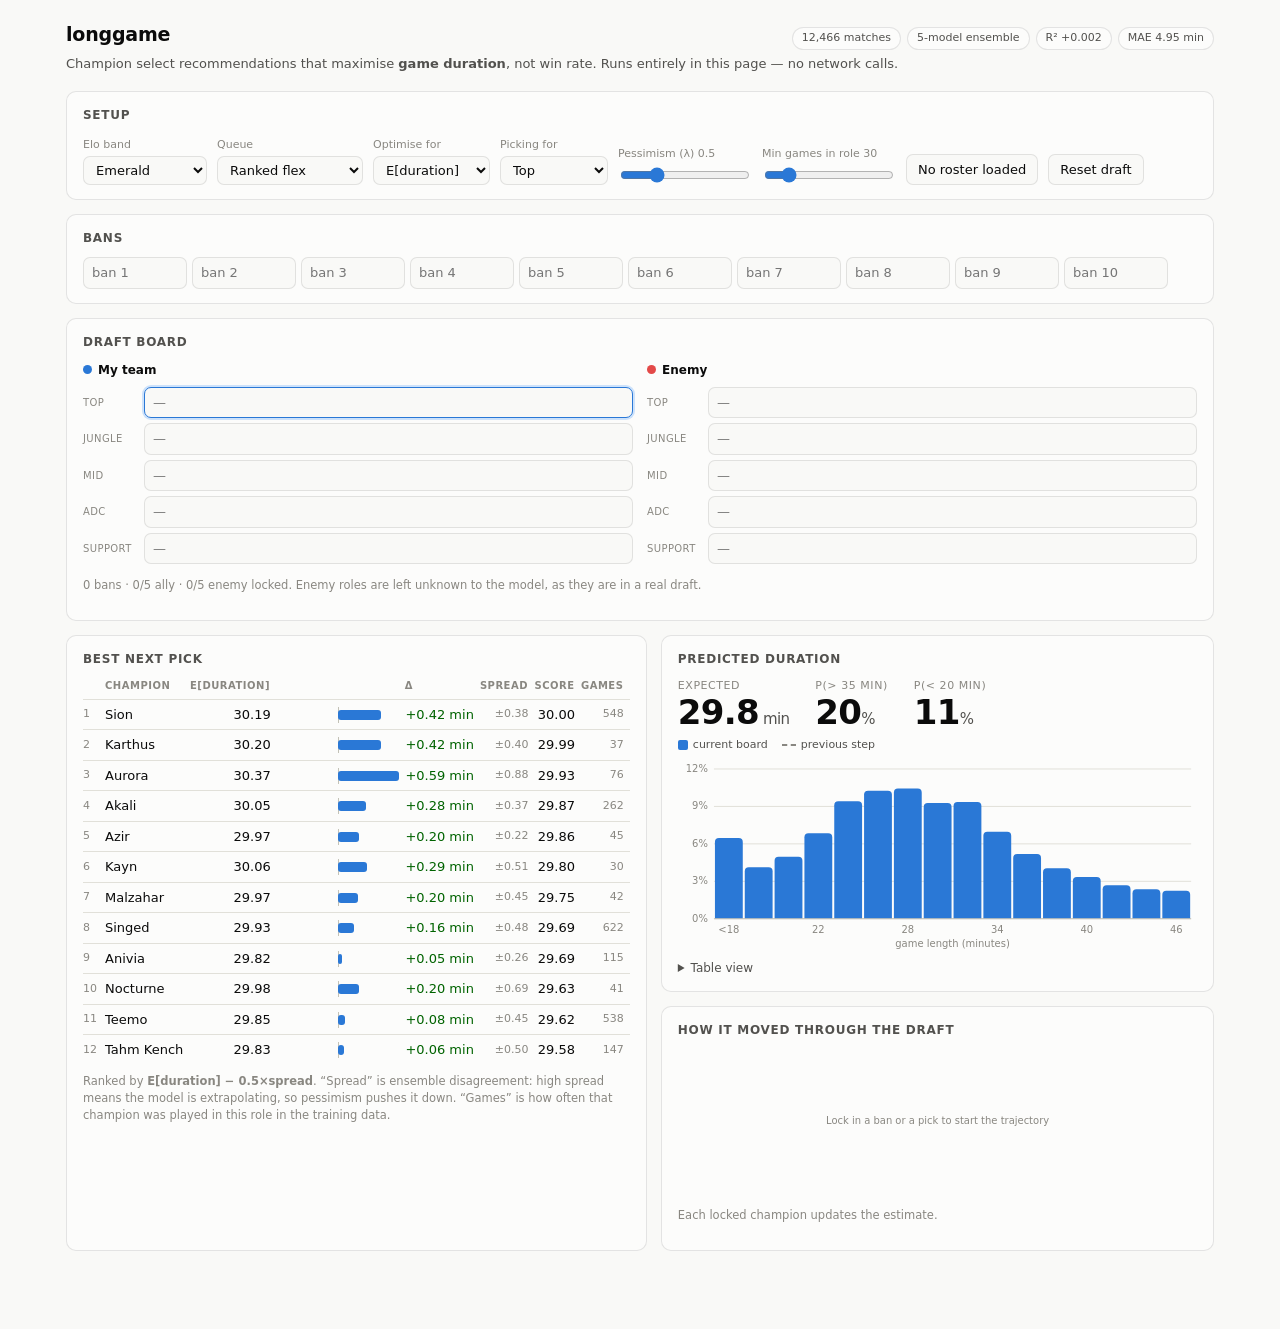
==== commit 1735dc02: "XGBoost changes nothing; remove methodology card from the page model/gbdt.py, paired 10-fold CV: boo" ====
--- a/docs/index.html
+++ b/docs/index.html
@@ -276,10 +276,6 @@
     </div>
   </div>
 
-  <div class="card">
-    <h2>What this is</h2>
-    <p class="note" id="about"></p>
-  </div>
 </div>
 
 <div class="tooltip" id="tip"></div>
@@ -953,37 +949,7 @@
       ).join("");
   }
 
-  const phaseNote = () => {
-    const ph = stats.phases || {};
-    const keys = Object.keys(ph).sort((a, b) => a - b);
-    if (!keys.length) return "";
-    const cells = keys.map((k) =>
-      `<td class="num">${ph[k].r2 >= 0 ? "+" : ""}${ph[k].r2.toFixed(4)}</td>`).join("");
-    const heads = keys.map((k) => `<th class="num">${k}</th>`).join("");
-    const late = ph[keys[keys.length - 1]].r2, early = ph[keys[0]].r2;
-    return `<br><br><b>Where the signal actually is.</b> Held-out R² by how many champions are
-      locked in:<table style="max-width:420px;margin-top:6px">
-      <thead><tr><th>picks revealed</th>${heads}</tr></thead>
-      <tbody><tr><td>R²</td>${cells}</tr></tbody></table>
-      <span class="note">On an empty board the model is ${early < 0 ? "<b>worse than</b>" : "no better than"}
-      simply predicting the average game — early recommendations are close to noise. It only earns
-      its keep late in the draft (R² ${late >= 0 ? "+" : ""}${late.toFixed(4)} at a full board), which is
-      also where the candidate spread widens to about a minute.</span>`;
-  };
-
-  const base = stats.baseline;
-  document.getElementById("about").innerHTML =
-    `Trained on <b>${stats.n_matches.toLocaleString()}</b> ranked games crawled from OP.GG
-     (${stats.trained_at}). The model predicts a <i>distribution</i> over game length from the
-     partial draft, then each candidate is scored by expected duration minus ensemble
-     disagreement. Held-out MAE is <b>${mae.toFixed(2)} min</b> against a
-     <b>${base.mean_mae.toFixed(2)} min</b> predict-the-mean baseline; R² is
-     <b>${r2 >= 0 ? "+" : ""}${r2.toFixed(3)}</b>.
-     <br><br>Draft explains only a small slice of why games run long — most of it is how the game is
-     actually played. Treat a Δ of a minute or two as the real ceiling here, and note that the
-     spread column is often larger than the gap between the top few candidates.
-     ${phaseNote()}`;
-
+  // The methodology write-up lives in DESIGN.md / README.md, not on the page.
   refresh();
 }
 
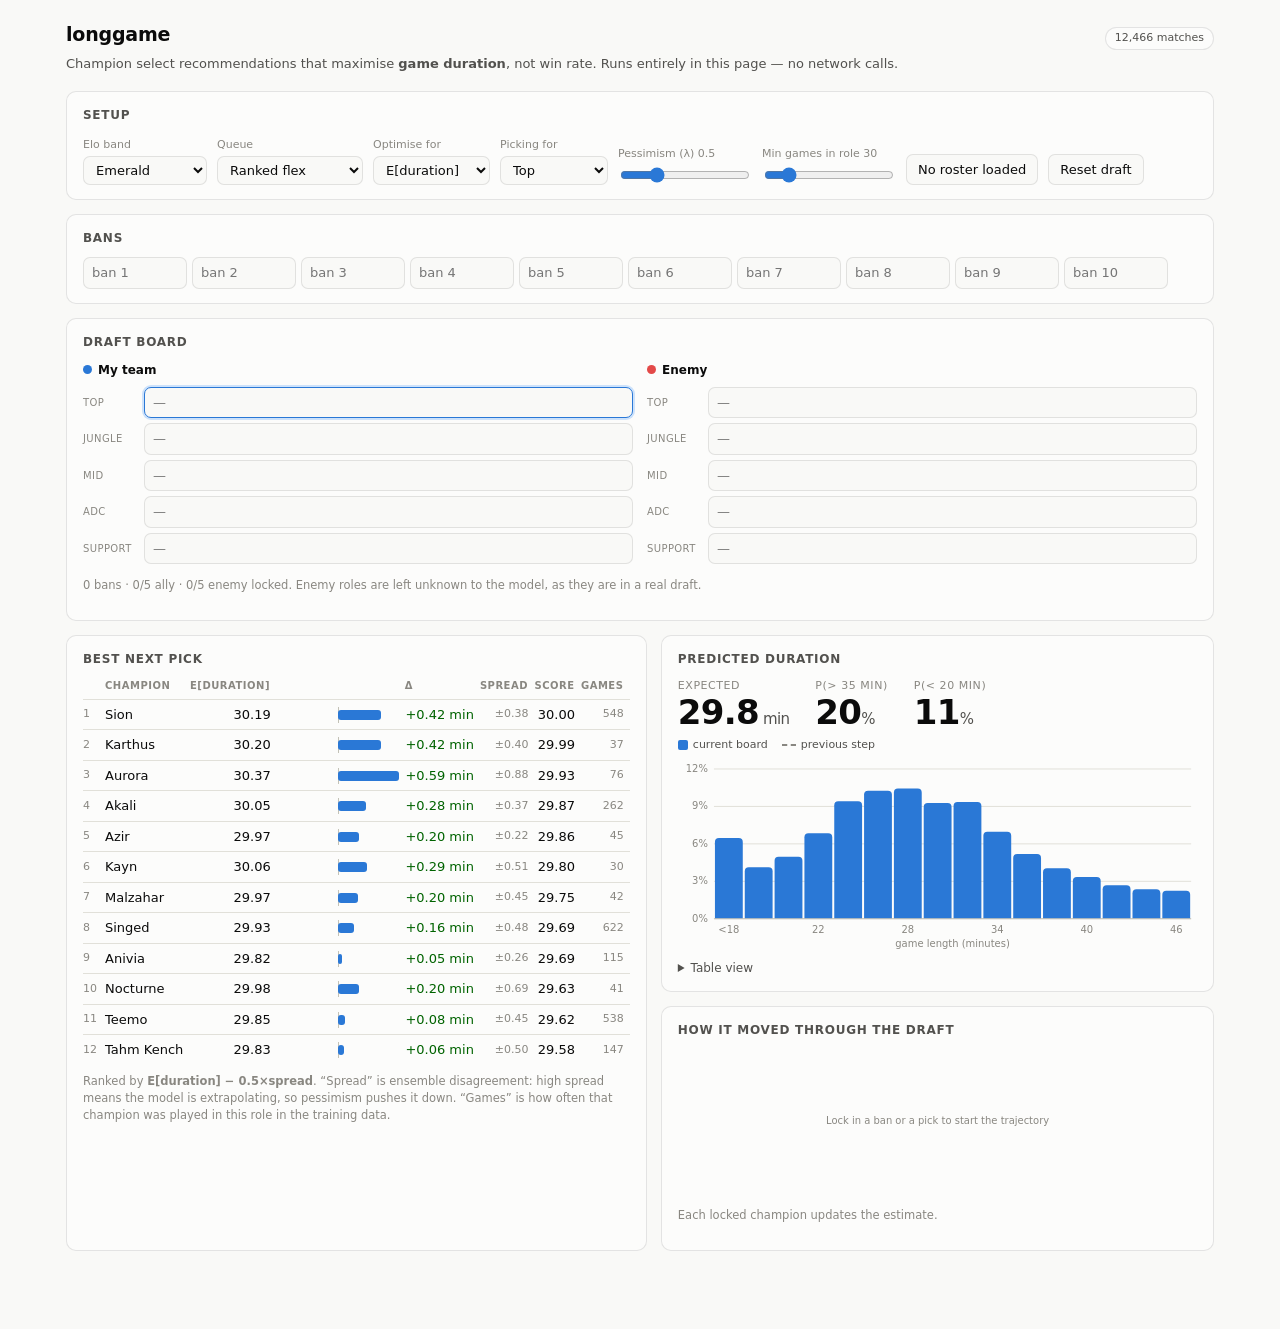
==== commit e1bd3304: "Synergy/adversarial pair tests, FM, player profile crawler interactions.py: same-team and cross-team" ====
--- a/docs/index.html
+++ b/docs/index.html
@@ -926,18 +926,10 @@
   });
 
   const chips = document.getElementById("chips");
-  const r2 = stats.summary.r2, mae = stats.summary.mae;
-  [
-    `${stats.n_matches.toLocaleString()} matches`,
-    `${ENS.nets.length}-model ensemble`,
-    `R² ${r2 >= 0 ? "+" : ""}${r2.toFixed(3)}`,
-    `MAE ${mae.toFixed(2)} min`,
-  ].forEach((t) => {
-    const c = document.createElement("span");
-    c.className = "chip";
-    c.textContent = t;
-    chips.appendChild(c);
-  });
+  const c = document.createElement("span");
+  c.className = "chip";
+  c.textContent = `${stats.n_matches.toLocaleString()} matches`;
+  chips.appendChild(c);
 
   const rb = document.getElementById("rosterBox");
   if (roster && roster.players && roster.players.length) {
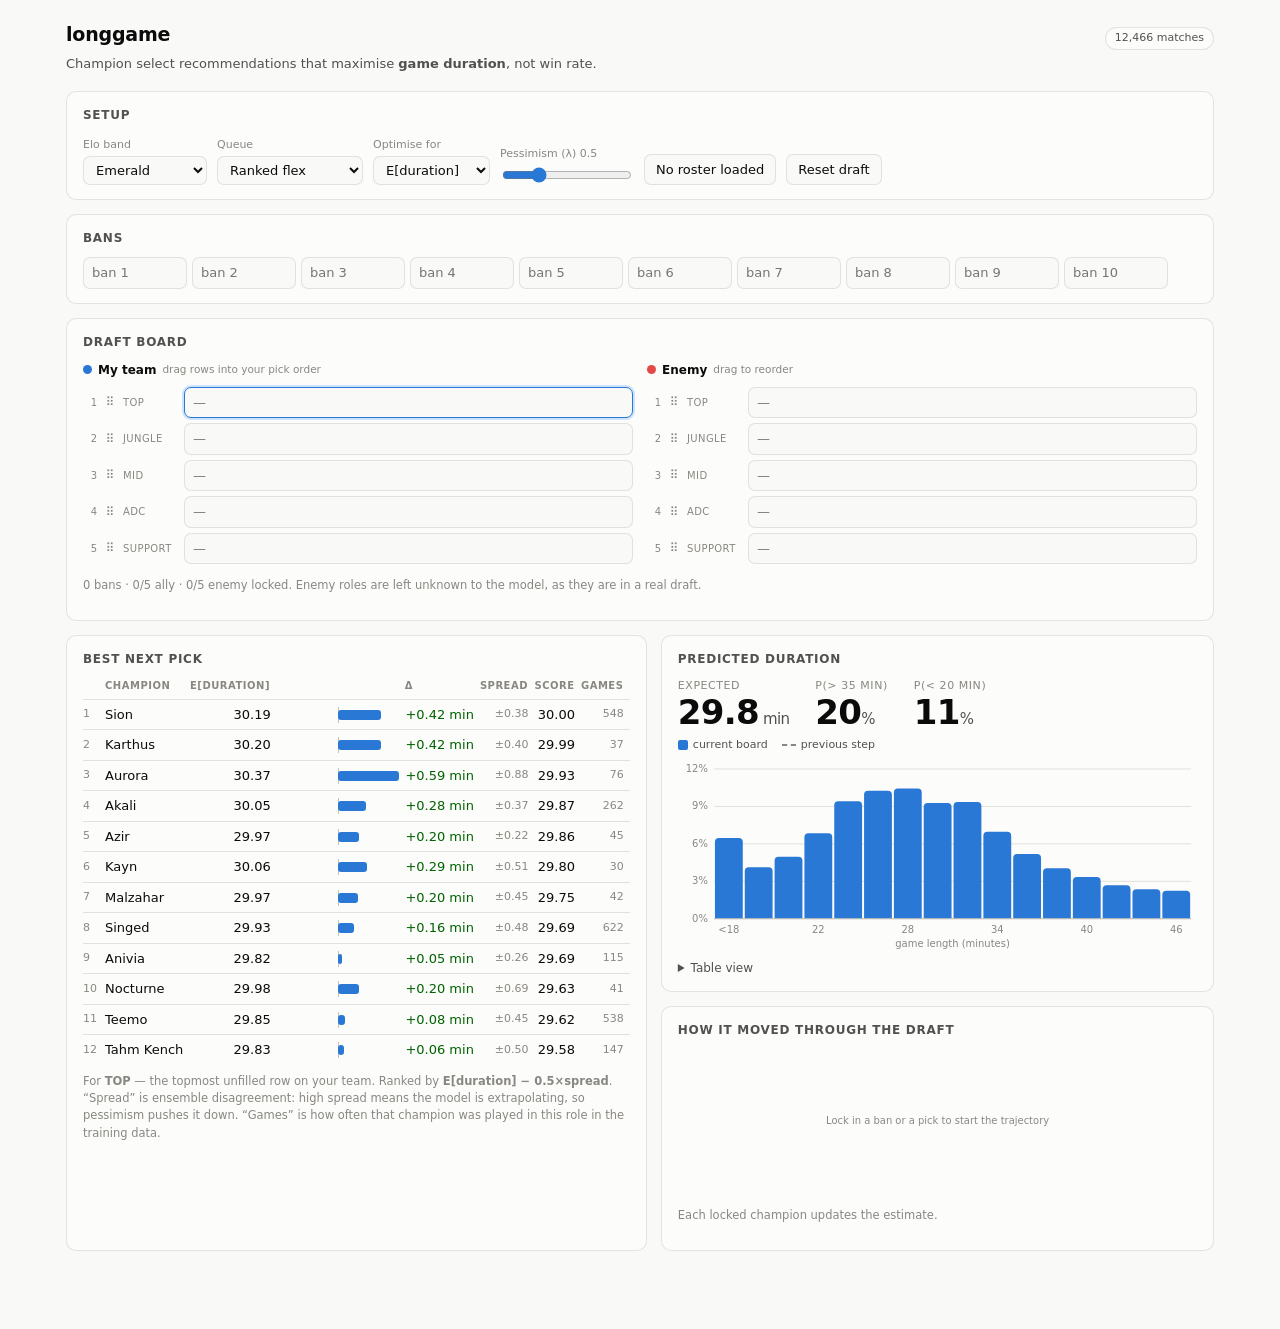
==== commit 6660e4a5: "Draggable role rows set pick order; drop redundant controls Rows on both teams are draggable and num" ====
--- a/docs/index.html
+++ b/docs/index.html
@@ -119,6 +119,17 @@
 .dot.ally { background: var(--ally); }
 .dot.enemy { background: var(--enemy); }
 .slot { display: flex; align-items: center; gap: 7px; margin-bottom: 5px; }
+.side h3 .hint { font-weight: 400; color: var(--muted); font-size: 10.5px; letter-spacing: 0; }
+.slot { cursor: grab; }
+.slot.dragging { opacity: 0.45; cursor: grabbing; }
+.slot .grip {
+  flex: none; width: 12px; color: var(--muted); font-size: 12px; line-height: 1;
+  text-align: center; user-select: none;
+}
+.slot .turn {
+  flex: none; width: 14px; font-size: 10px; color: var(--muted);
+  font-variant-numeric: tabular-nums; text-align: right;
+}
 .slot .role {
   font-size: 10px; color: var(--muted); width: 54px; flex: none;
   text-transform: uppercase; letter-spacing: 0.04em;
@@ -199,8 +210,7 @@
     <h1>longgame</h1>
     <div class="chips" id="chips"></div>
   </header>
-  <p class="sub">Champion select recommendations that maximise <b>game duration</b>, not win rate.
-    Runs entirely in this page — no network calls.</p>
+  <p class="sub">Champion select recommendations that maximise <b>game duration</b>, not win rate.</p>
 
   <div class="card">
     <h2>Setup</h2>
@@ -208,11 +218,8 @@
       <div class="field"><label for="tier">Elo band</label><select id="tier"></select></div>
       <div class="field"><label for="queue">Queue</label><select id="queue"></select></div>
       <div class="field"><label for="objective">Optimise for</label><select id="objective"></select></div>
-      <div class="field"><label for="onclock">Picking for</label><select id="onclock"></select></div>
       <div class="field"><label for="lambda">Pessimism (&lambda;) <span id="lambdaVal"></span></label>
         <input type="range" id="lambda" min="0" max="2" step="0.1" value="0.5"></div>
-      <div class="field"><label for="support">Min games in role <span id="supportVal"></span></label>
-        <input type="range" id="support" min="0" max="200" step="10" value="30"></div>
       <div class="field"><label for="poolonly">&nbsp;</label>
         <button id="poolonly" type="button">Roster pool: off</button></div>
       <div class="field"><label>&nbsp;</label><button id="reset" type="button">Reset draft</button></div>
@@ -229,11 +236,11 @@
     <h2>Draft board</h2>
     <div class="sides">
       <div class="side">
-        <h3><span class="dot ally"></span>My team</h3>
+        <h3><span class="dot ally"></span>My team <span class="hint">drag rows into your pick order</span></h3>
         <div id="allySlots"></div>
       </div>
       <div class="side">
-        <h3><span class="dot enemy"></span>Enemy</h3>
+        <h3><span class="dot enemy"></span>Enemy <span class="hint">drag to reorder</span></h3>
         <div id="enemySlots"></div>
       </div>
     </div>
@@ -448,6 +455,11 @@
    "will this run past 35 minutes". The tail question is the better-posed one,
    so it is selectable — and it reads off the same distribution head. */
 
+/* Minimum games a champion must have in a role to be recommended — the
+   data-support guard of DESIGN.md §6. Fixed rather than exposed: dropping it to
+   zero lets the model recommend champions it has never seen in that role. */
+const SUPPORT_FLOOR = 30;
+
 const OBJECTIVES = {
   mean:  { label: "E[duration]",   unit: "min",
            of: (probs) => { let s = 0; for (let i = 0; i < NB; i++) s += probs[i] * CENTERS[i]; return s; },
@@ -477,9 +489,8 @@
   enemy: ROLES.map((_, i) => ({ role: i, champ: null })),
   tier: Math.max(0, TIERS.indexOf("EMERALD")),
   queue: Math.max(0, QUEUES.indexOf("FLEXRANKED")),
-  onclock: 0,
   lambda: 0.5,
-  support: 30,
+  support: SUPPORT_FLOOR,
   poolOnly: false,
   objective: "mean",
   log: [],   // ordered lock events, so the trajectory is real history
@@ -496,6 +507,7 @@
 const currentState = () => stateFrom(S.bans, S.ally, S.enemy);
 
 function stateAfter(k) {
+  // Slots are keyed by role, not by position, because the rows are draggable.
   const bans = [], ally = ROLES.map((_, i) => ({ role: i, champ: null })),
         enemy = ROLES.map((_, i) => ({ role: i, champ: null }));
   for (const e of S.log.slice(0, k)) {
@@ -504,6 +516,12 @@
     else enemy[e.slot].champ = e.champ;
   }
   return stateFrom(bans, ally, enemy);
+}
+
+/** The next pick is the topmost unfilled row — that is what the ordering means. */
+function onClockRole() {
+  const open = S.ally.find((s) => !s.champ);
+  return open ? open.role : null;
 }
 
 const taken = () => new Set([
@@ -540,7 +558,8 @@
 /* ---------- recommendations ---------- */
 
 function recommend() {
-  const role = S.onclock;
+  const role = onClockRole();
+  if (role === null) return { base: predict(currentState()), list: [], role };
   const used = taken();
   const pool = S.poolOnly ? poolFor(role) : null;
   const base = predict(currentState());
@@ -569,7 +588,7 @@
     });
   }
   out.sort((a, b) => b.score - a.score);
-  return { base, list: out };
+  return { base, list: out, role };
 }
 
 /* ---------- charts ---------- */
@@ -718,11 +737,16 @@
 
 /* ---------- render ---------- */
 
-function renderRecs(base, list) {
+function renderRecs(base, list, role) {
   const box = document.getElementById("recs");
+  if (role === null) {
+    box.innerHTML = `<p class="note">All five of your picks are locked. Clear one to see
+      recommendations for it.</p>`;
+    return;
+  }
   if (!list.length) {
-    box.innerHTML = `<p class="note">No legal candidates. Lower “min games in role”, turn off the
-      roster pool, or pick a role that still has an open slot.</p>`;
+    box.innerHTML = `<p class="note">No legal candidates for
+      <b>${ROLES[role]}</b>. Turn off the roster pool, or free up that row.</p>`;
     return;
   }
   const obj = OBJECTIVES[S.objective];
@@ -750,14 +774,15 @@
       <th class="num">Δ</th><th class="num">spread</th><th class="num">score</th>
       <th class="num">games</th></tr></thead>
     <tbody>${rows}</tbody></table>
-    <p class="note">Ranked by <b>${obj.label} − ${S.lambda.toFixed(1)}×spread</b>. “Spread” is
+    <p class="note">For <b>${ROLES[role]}</b> — the topmost unfilled row on your team.
+    Ranked by <b>${obj.label} − ${S.lambda.toFixed(1)}×spread</b>. “Spread” is
     ensemble disagreement: high spread means the model is extrapolating, so pessimism pushes it down.
     “Games” is how often that champion was played in this role in the training data.</p>`;
 }
 
 function refresh() {
-  const { base, list } = recommend();
-  renderRecs(base, list);
+  const { base, list, role } = recommend();
+  renderRecs(base, list, role);
 
   const prev = S.log.length ? predict(stateAfter(S.log.length - 1)).probs : null;
   drawDistribution(base.probs, prev);
@@ -792,12 +817,74 @@
       : "Each locked champion updates the estimate.";
 
   document.querySelectorAll(".slot").forEach((n) => n.classList.remove("oncall"));
-  const open = S.ally.findIndex((s) => s.role === S.onclock && !s.champ);
-  if (open >= 0) document.querySelector(`.slot[data-side="ally"][data-slot="${open}"]`)?.classList.add("oncall");
+  const nextRole = onClockRole();
+  if (nextRole !== null) {
+    document.querySelector(`.slot[data-side="ally"][data-role="${nextRole}"]`)
+      ?.classList.add("oncall");
+  }
+  renumber();
 
   document.getElementById("boardNote").textContent =
     `${S.bans.filter(Boolean).length} bans · ${S.ally.filter((s) => s.champ).length}/5 ally · ` +
     `${S.enemy.filter((s) => s.champ).length}/5 enemy locked. Enemy roles are left unknown to the model, as they are in a real draft.`;
+}
+
+/* ---------- drag to reorder ---------- */
+
+/** Number the rows 1..5 so the pick order is legible at a glance. */
+function renumber() {
+  for (const side of ["ally", "enemy"]) {
+    const box = document.getElementById(side === "ally" ? "allySlots" : "enemySlots");
+    if (!box) continue;
+    [...box.querySelectorAll(".slot")].forEach((row, i) => {
+      const t = row.querySelector(".turn");
+      if (t) t.textContent = String(i + 1);
+    });
+  }
+}
+
+/** Row order is the team's pick order; the model itself is order-invariant. */
+function makeSortable(box, side) {
+  let dragged = null;
+
+  const rowBelow = (y) => {
+    const rows = [...box.querySelectorAll(".slot:not(.dragging)")];
+    return rows.find((r) => {
+      const b = r.getBoundingClientRect();
+      return y < b.top + b.height / 2;
+    }) || null;
+  };
+
+  box.addEventListener("dragstart", (e) => {
+    const row = e.target.closest(".slot");
+    if (!row) return;
+    dragged = row;
+    row.classList.add("dragging");
+    e.dataTransfer.effectAllowed = "move";
+    // Firefox refuses to start a drag without payload.
+    e.dataTransfer.setData("text/plain", row.dataset.role);
+  });
+
+  box.addEventListener("dragover", (e) => {
+    if (!dragged) return;
+    e.preventDefault();
+    e.dataTransfer.dropEffect = "move";
+    const ref = rowBelow(e.clientY);
+    if (ref === dragged) return;
+    if (ref === null) box.appendChild(dragged);
+    else box.insertBefore(dragged, ref);
+  });
+
+  box.addEventListener("drop", (e) => e.preventDefault());
+
+  box.addEventListener("dragend", () => {
+    if (!dragged) return;
+    dragged.classList.remove("dragging");
+    dragged = null;
+    const order = [...box.querySelectorAll(".slot")].map((r) => +r.dataset.role);
+    S[side] = order.map((role) => S[side].find((sl) => sl.role === role));
+    refresh();
+  });
 }
 
 /* ---------- inputs ---------- */
@@ -840,18 +927,33 @@
 
   for (const side of ["ally", "enemy"]) {
     const box = document.getElementById(side === "ally" ? "allySlots" : "enemySlots");
-    S[side].forEach((slot, i) => {
+    S[side].forEach((slot) => {
       const row = document.createElement("div");
       row.className = "slot";
+      row.draggable = true;
       row.dataset.side = side;
-      row.dataset.slot = i;
+      row.dataset.role = slot.role;
+
+      const turn = document.createElement("span");
+      turn.className = "turn";
+      row.appendChild(turn);
+
+      const grip = document.createElement("span");
+      grip.className = "grip";
+      grip.textContent = "⠿";
+      grip.setAttribute("aria-hidden", "true");
+      row.appendChild(grip);
+
       const lab = document.createElement("span");
       lab.className = "role";
       lab.textContent = ROLES[slot.role];
       row.appendChild(lab);
-      row.appendChild(champInput((idx) => { slot.champ = idx; logSet(side, i, idx); }, "—"));
+
+      row.appendChild(champInput(
+        (idx) => { slot.champ = idx; logSet(side, slot.role, idx); }, "—"));
       box.appendChild(row);
     });
+    makeSortable(box, side);
   }
 
   const tierSel = document.getElementById("tier");
@@ -880,27 +982,11 @@
   });
   objSel.addEventListener("change", () => { S.objective = objSel.value; refresh(); });
 
-  const clock = document.getElementById("onclock");
-  ROLES.forEach((r, i) => {
-    const o = document.createElement("option");
-    o.value = i;
-    o.textContent = r[0] + r.slice(1).toLowerCase() + (rosterByRole[i] ? ` — ${rosterByRole[i].riot_id}` : "");
-    clock.appendChild(o);
-  });
-  clock.addEventListener("change", () => { S.onclock = +clock.value; refresh(); });
-
   const lam = document.getElementById("lambda");
   const lamVal = document.getElementById("lambdaVal");
   lamVal.textContent = S.lambda.toFixed(1);
   lam.addEventListener("input", () => {
     S.lambda = +lam.value; lamVal.textContent = S.lambda.toFixed(1); refresh();
-  });
-
-  const sup = document.getElementById("support");
-  const supVal = document.getElementById("supportVal");
-  supVal.textContent = S.support;
-  sup.addEventListener("input", () => {
-    S.support = +sup.value; supVal.textContent = S.support; refresh();
   });
 
   const poolBtn = document.getElementById("poolonly");
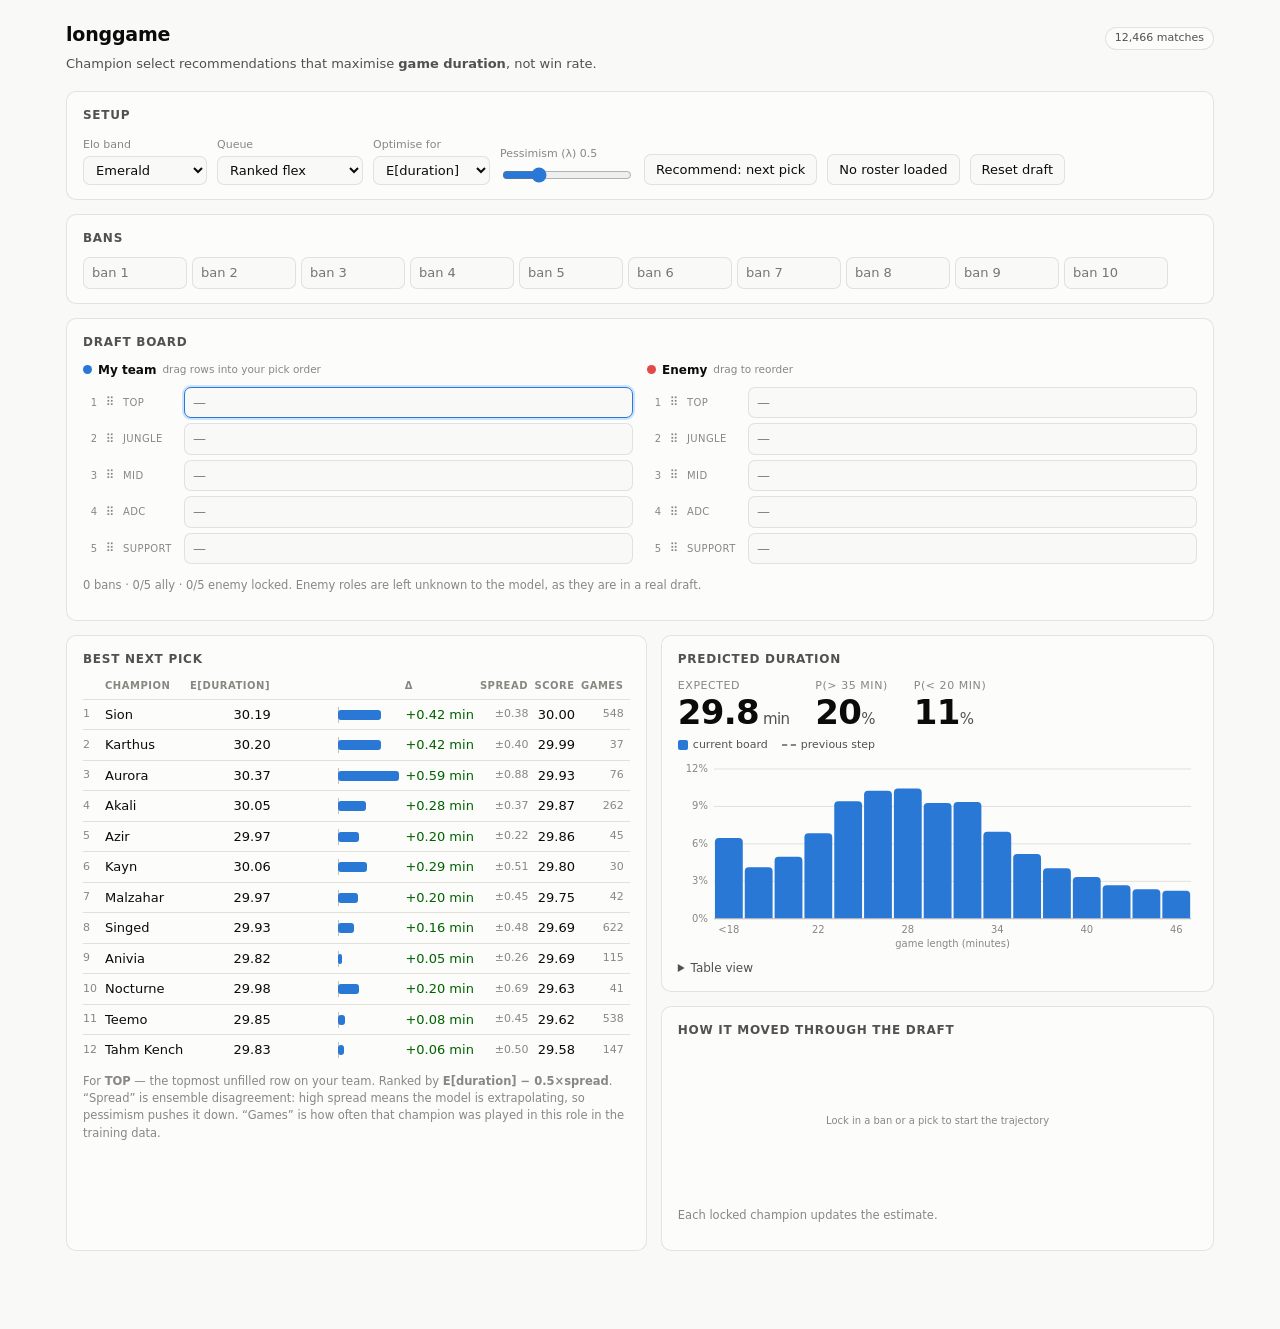
==== commit db5e8a7a: "Add 'Recommend: all open roles' toggle Toggles the recommendation panel between the next pick only a" ====
--- a/docs/index.html
+++ b/docs/index.html
@@ -157,6 +157,20 @@
 .down { color: var(--neg); }
 .spread { color: var(--muted); font-size: 11px; }
 
+/* -- multi-role recommendations -- */
+.rolegrid { display: grid; grid-template-columns: repeat(auto-fit, minmax(176px, 1fr)); gap: 10px; }
+.roleblock { border: 1px solid var(--border); border-radius: 8px; padding: 9px 10px; }
+.roleblock h4 {
+  margin: 0 0 6px; font-size: 10px; letter-spacing: 0.06em; text-transform: uppercase;
+  color: var(--text-secondary); font-weight: 600; display: flex; gap: 6px; align-items: baseline;
+}
+.roleblock h4 .turnno { color: var(--muted); font-weight: 400; }
+.roleblock table { font-size: 12.5px; }
+.roleblock td.num { white-space: nowrap; }
+.roleblock td:nth-child(2) { line-height: 1.25; }
+.roleblock td { padding: 3px 4px 3px 0; }
+.roleblock .dup { color: var(--muted); font-size: 10px; }
+
 /* -- hero -- */
 .hero { display: flex; gap: 26px; flex-wrap: wrap; align-items: baseline; margin-bottom: 6px; }
 .hero .big { font-size: 34px; font-weight: 600; letter-spacing: -0.02em; line-height: 1.05; }
@@ -220,6 +234,8 @@
       <div class="field"><label for="objective">Optimise for</label><select id="objective"></select></div>
       <div class="field"><label for="lambda">Pessimism (&lambda;) <span id="lambdaVal"></span></label>
         <input type="range" id="lambda" min="0" max="2" step="0.1" value="0.5"></div>
+      <div class="field"><label for="recmode">&nbsp;</label>
+        <button id="recmode" type="button">Recommend: next pick</button></div>
       <div class="field"><label for="poolonly">&nbsp;</label>
         <button id="poolonly" type="button">Roster pool: off</button></div>
       <div class="field"><label>&nbsp;</label><button id="reset" type="button">Reset draft</button></div>
@@ -492,6 +508,7 @@
   lambda: 0.5,
   support: SUPPORT_FLOOR,
   poolOnly: false,
+  recommendAll: false,
   objective: "mean",
   log: [],   // ordered lock events, so the trajectory is real history
 };
@@ -557,9 +574,16 @@
 
 /* ---------- recommendations ---------- */
 
-function recommend() {
-  const role = onClockRole();
-  if (role === null) return { base: predict(currentState()), list: [], role };
+/** Every open ally role, in the order the rows are arranged. */
+function openRoles() {
+  return S.ally.filter((s) => !s.champ).map((s) => s.role);
+}
+
+function recommend(roleArg) {
+  const role = roleArg === undefined ? onClockRole() : roleArg;
+  if (role === null || role === undefined) {
+    return { base: predict(currentState()), list: [], role: null };
+  }
   const used = taken();
   const pool = S.poolOnly ? poolFor(role) : null;
   const base = predict(currentState());
@@ -739,6 +763,7 @@
 
 function renderRecs(base, list, role) {
   const box = document.getElementById("recs");
+  recsTitle("Best next pick");
   if (role === null) {
     box.innerHTML = `<p class="note">All five of your picks are locked. Clear one to see
       recommendations for it.</p>`;
@@ -780,9 +805,64 @@
     “Games” is how often that champion was played in this role in the training data.</p>`;
 }
 
+/* Because the model's optimum is separable (model/bestdraft.py: hill climbing
+   never beats greedy), scoring each open role independently against the current
+   board IS the joint optimum — no combinatorial search needed. */
+function recsTitle(text) {
+  const h = document.querySelector("#recs")?.closest(".card")?.querySelector("h2");
+  if (h) h.textContent = text;
+}
+
+function renderAllRoles() {
+  const box = document.getElementById("recs");
+  recsTitle("Recommended picks — every open role");
+  const roles = openRoles();
+  if (!roles.length) {
+    box.innerHTML = `<p class="note">All five of your picks are locked.</p>`;
+    return;
+  }
+  const obj = OBJECTIVES[S.objective];
+  const perRole = roles.map((role) => ({ role, ...recommend(role) }));
+
+  const topCount = new Map();
+  for (const { list } of perRole) {
+    for (const r of list.slice(0, 4)) topCount.set(r.name, (topCount.get(r.name) || 0) + 1);
+  }
+
+  const blocks = perRole.map(({ role, list }, i) => {
+    if (!list.length) {
+      return `<div class="roleblock"><h4>${ROLES[role]}</h4>
+        <p class="note">No legal candidates.</p></div>`;
+    }
+    const rows = list.slice(0, 4).map((r, j) => {
+      const pos = r.delta >= 0;
+      const dup = topCount.get(r.name) > 1 ? ` <span class="dup">also ${ROLES[
+        perRole.find((pr) => pr.role !== role &&
+          pr.list.slice(0, 4).some((x) => x.name === r.name))?.role] || ""}</span>` : "";
+      return `<tr><td class="rank">${j + 1}</td><td>${r.name}${dup}</td>
+        <td class="num">${obj.fmt(r.value)}</td>
+        <td class="num ${pos ? "up" : "down"}">${obj.fmtDelta(r.delta)}</td></tr>`;
+    }).join("");
+    return `<div class="roleblock">
+      <h4>${ROLES[role]} <span class="turnno">${i === 0 ? "next" : "open"}</span></h4>
+      <table><tbody>${rows}</tbody></table></div>`;
+  }).join("");
+
+  box.innerHTML = `<div class="rolegrid">${blocks}</div>
+    <p class="note">Best pick for each unfilled role, scored against the board as it
+    stands and re-scored whenever either team locks something in. Ranked by
+    <b>${obj.label} − ${S.lambda.toFixed(1)}×spread</b>. Because the model's optimum is
+    separable, filling every role with its own best pick is also the best full draft —
+    there is no combination to search for.</p>`;
+}
+
 function refresh() {
-  const { base, list, role } = recommend();
-  renderRecs(base, list, role);
+  const base = predict(currentState());
+  if (S.recommendAll) renderAllRoles();
+  else {
+    const { list, role } = recommend();
+    renderRecs(base, list, role);
+  }
 
   const prev = S.log.length ? predict(stateAfter(S.log.length - 1)).probs : null;
   drawDistribution(base.probs, prev);
@@ -989,6 +1069,14 @@
     S.lambda = +lam.value; lamVal.textContent = S.lambda.toFixed(1); refresh();
   });
 
+  const recBtn = document.getElementById("recmode");
+  recBtn.addEventListener("click", () => {
+    S.recommendAll = !S.recommendAll;
+    recBtn.textContent = "Recommend: " + (S.recommendAll ? "all open roles" : "next pick");
+    recBtn.classList.toggle("primary", S.recommendAll);
+    refresh();
+  });
+
   const poolBtn = document.getElementById("poolonly");
   if (!roster || !roster.players || !roster.players.length) {
     poolBtn.disabled = true;
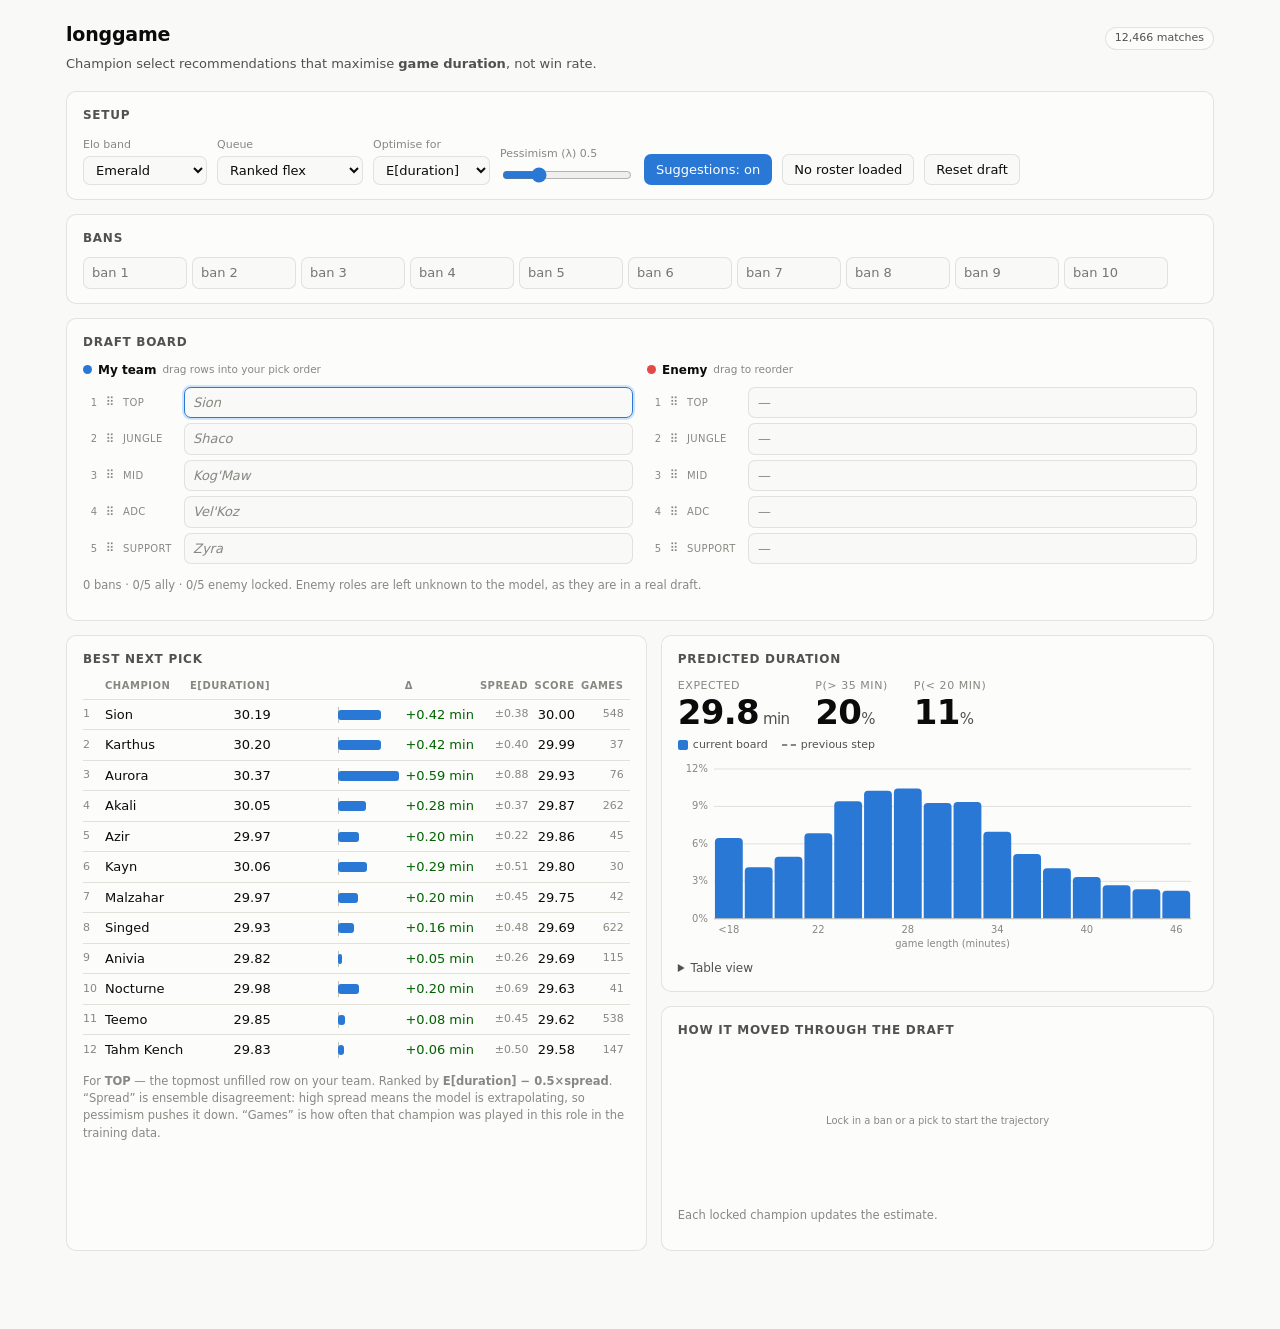
==== commit 2cbf4ed8: "Suggestions as greyed placeholders in every open row, on by default Replaces the multi-role panel: e" ====
--- a/docs/index.html
+++ b/docs/index.html
@@ -157,19 +157,8 @@
 .down { color: var(--neg); }
 .spread { color: var(--muted); font-size: 11px; }
 
-/* -- multi-role recommendations -- */
-.rolegrid { display: grid; grid-template-columns: repeat(auto-fit, minmax(176px, 1fr)); gap: 10px; }
-.roleblock { border: 1px solid var(--border); border-radius: 8px; padding: 9px 10px; }
-.roleblock h4 {
-  margin: 0 0 6px; font-size: 10px; letter-spacing: 0.06em; text-transform: uppercase;
-  color: var(--text-secondary); font-weight: 600; display: flex; gap: 6px; align-items: baseline;
-}
-.roleblock h4 .turnno { color: var(--muted); font-weight: 400; }
-.roleblock table { font-size: 12.5px; }
-.roleblock td.num { white-space: nowrap; }
-.roleblock td:nth-child(2) { line-height: 1.25; }
-.roleblock td { padding: 3px 4px 3px 0; }
-.roleblock .dup { color: var(--muted); font-size: 10px; }
+/* suggested pick: greyed placeholder, never a value — Enter accepts it */
+.slot input::placeholder { color: var(--muted); font-style: italic; opacity: 1; }
 
 /* -- hero -- */
 .hero { display: flex; gap: 26px; flex-wrap: wrap; align-items: baseline; margin-bottom: 6px; }
@@ -235,7 +224,7 @@
       <div class="field"><label for="lambda">Pessimism (&lambda;) <span id="lambdaVal"></span></label>
         <input type="range" id="lambda" min="0" max="2" step="0.1" value="0.5"></div>
       <div class="field"><label for="recmode">&nbsp;</label>
-        <button id="recmode" type="button">Recommend: next pick</button></div>
+        <button id="recmode" type="button">Suggestions: on</button></div>
       <div class="field"><label for="poolonly">&nbsp;</label>
         <button id="poolonly" type="button">Roster pool: off</button></div>
       <div class="field"><label>&nbsp;</label><button id="reset" type="button">Reset draft</button></div>
@@ -508,7 +497,7 @@
   lambda: 0.5,
   support: SUPPORT_FLOOR,
   poolOnly: false,
-  recommendAll: false,
+  showSuggestions: true,   // greyed top-1 per open role, on by default
   objective: "mean",
   log: [],   // ordered lock events, so the trajectory is real history
 };
@@ -805,64 +794,49 @@
     “Games” is how often that champion was played in this role in the training data.</p>`;
 }
 
-/* Because the model's optimum is separable (model/bestdraft.py: hill climbing
-   never beats greedy), scoring each open role independently against the current
-   board IS the joint optimum — no combinatorial search needed. */
 function recsTitle(text) {
   const h = document.querySelector("#recs")?.closest(".card")?.querySelector("h2");
   if (h) h.textContent = text;
 }
 
-function renderAllRoles() {
-  const box = document.getElementById("recs");
-  recsTitle("Recommended picks — every open role");
-  const roles = openRoles();
-  if (!roles.length) {
-    box.innerHTML = `<p class="note">All five of your picks are locked.</p>`;
-    return;
-  }
-  const obj = OBJECTIVES[S.objective];
-  const perRole = roles.map((role) => ({ role, ...recommend(role) }));
-
-  const topCount = new Map();
-  for (const { list } of perRole) {
-    for (const r of list.slice(0, 4)) topCount.set(r.name, (topCount.get(r.name) || 0) + 1);
-  }
-
-  const blocks = perRole.map(({ role, list }, i) => {
-    if (!list.length) {
-      return `<div class="roleblock"><h4>${ROLES[role]}</h4>
-        <p class="note">No legal candidates.</p></div>`;
-    }
-    const rows = list.slice(0, 4).map((r, j) => {
-      const pos = r.delta >= 0;
-      const dup = topCount.get(r.name) > 1 ? ` <span class="dup">also ${ROLES[
-        perRole.find((pr) => pr.role !== role &&
-          pr.list.slice(0, 4).some((x) => x.name === r.name))?.role] || ""}</span>` : "";
-      return `<tr><td class="rank">${j + 1}</td><td>${r.name}${dup}</td>
-        <td class="num">${obj.fmt(r.value)}</td>
-        <td class="num ${pos ? "up" : "down"}">${obj.fmtDelta(r.delta)}</td></tr>`;
-    }).join("");
-    return `<div class="roleblock">
-      <h4>${ROLES[role]} <span class="turnno">${i === 0 ? "next" : "open"}</span></h4>
-      <table><tbody>${rows}</tbody></table></div>`;
-  }).join("");
-
-  box.innerHTML = `<div class="rolegrid">${blocks}</div>
-    <p class="note">Best pick for each unfilled role, scored against the board as it
-    stands and re-scored whenever either team locks something in. Ranked by
-    <b>${obj.label} − ${S.lambda.toFixed(1)}×spread</b>. Because the model's optimum is
-    separable, filling every role with its own best pick is also the best full draft —
-    there is no combination to search for.</p>`;
+/* Suggestions are shown as greyed placeholder text, never as a value: they are
+   NOT part of the board state, so the prediction and the trajectory reflect only
+   champions actually locked in. Press Enter on an empty row to accept one.
+
+   Computed greedily down the rows so the same champion is not suggested twice.
+   Greedy is exact here rather than approximate — model/bestdraft.py showed the
+   model's optimum is separable, so per-role bests are also the best full draft. */
+function updateSuggestions() {
+  const claimed = new Set();
+  for (const slot of S.ally) {
+    const input = document.querySelector(
+      `.slot[data-side="ally"][data-role="${slot.role}"] input`);
+    if (!input) continue;
+    if (slot.champ) { input.placeholder = "—"; input.dataset.suggest = ""; continue; }
+    if (!S.showSuggestions) { input.placeholder = "—"; input.dataset.suggest = ""; continue; }
+    const { list } = recommend(slot.role);
+    const best = list.find((r) => !claimed.has(r.ci));
+    if (!best) { input.placeholder = "—"; input.dataset.suggest = ""; continue; }
+    claimed.add(best.ci);
+    input.placeholder = best.name;
+    input.dataset.suggest = best.name;
+  }
+}
+
+function acceptSuggestion(input) {
+  const name = input.dataset.suggest;
+  if (!name || input.value.trim()) return false;
+  input.value = name;
+  input.dispatchEvent(new Event("change"));
+  return true;
 }
 
 function refresh() {
   const base = predict(currentState());
-  if (S.recommendAll) renderAllRoles();
-  else {
-    const { list, role } = recommend();
-    renderRecs(base, list, role);
-  }
+  const { list, role } = recommend();
+  renderRecs(base, list, role);
+
+  updateSuggestions();
 
   const prev = S.log.length ? predict(stateAfter(S.log.length - 1)).probs : null;
   drawDistribution(base.probs, prev);
@@ -987,6 +961,9 @@
   };
   inp.addEventListener("change", commit);
   inp.addEventListener("blur", commit);
+  inp.addEventListener("keydown", (e) => {
+    if (e.key === "Enter" && acceptSuggestion(inp)) e.preventDefault();
+  });
   return inp;
 }
 
@@ -1070,10 +1047,11 @@
   });
 
   const recBtn = document.getElementById("recmode");
+  recBtn.classList.add("primary");
   recBtn.addEventListener("click", () => {
-    S.recommendAll = !S.recommendAll;
-    recBtn.textContent = "Recommend: " + (S.recommendAll ? "all open roles" : "next pick");
-    recBtn.classList.toggle("primary", S.recommendAll);
+    S.showSuggestions = !S.showSuggestions;
+    recBtn.textContent = "Suggestions: " + (S.showSuggestions ? "on" : "off");
+    recBtn.classList.toggle("primary", S.showSuggestions);
     refresh();
   });
 
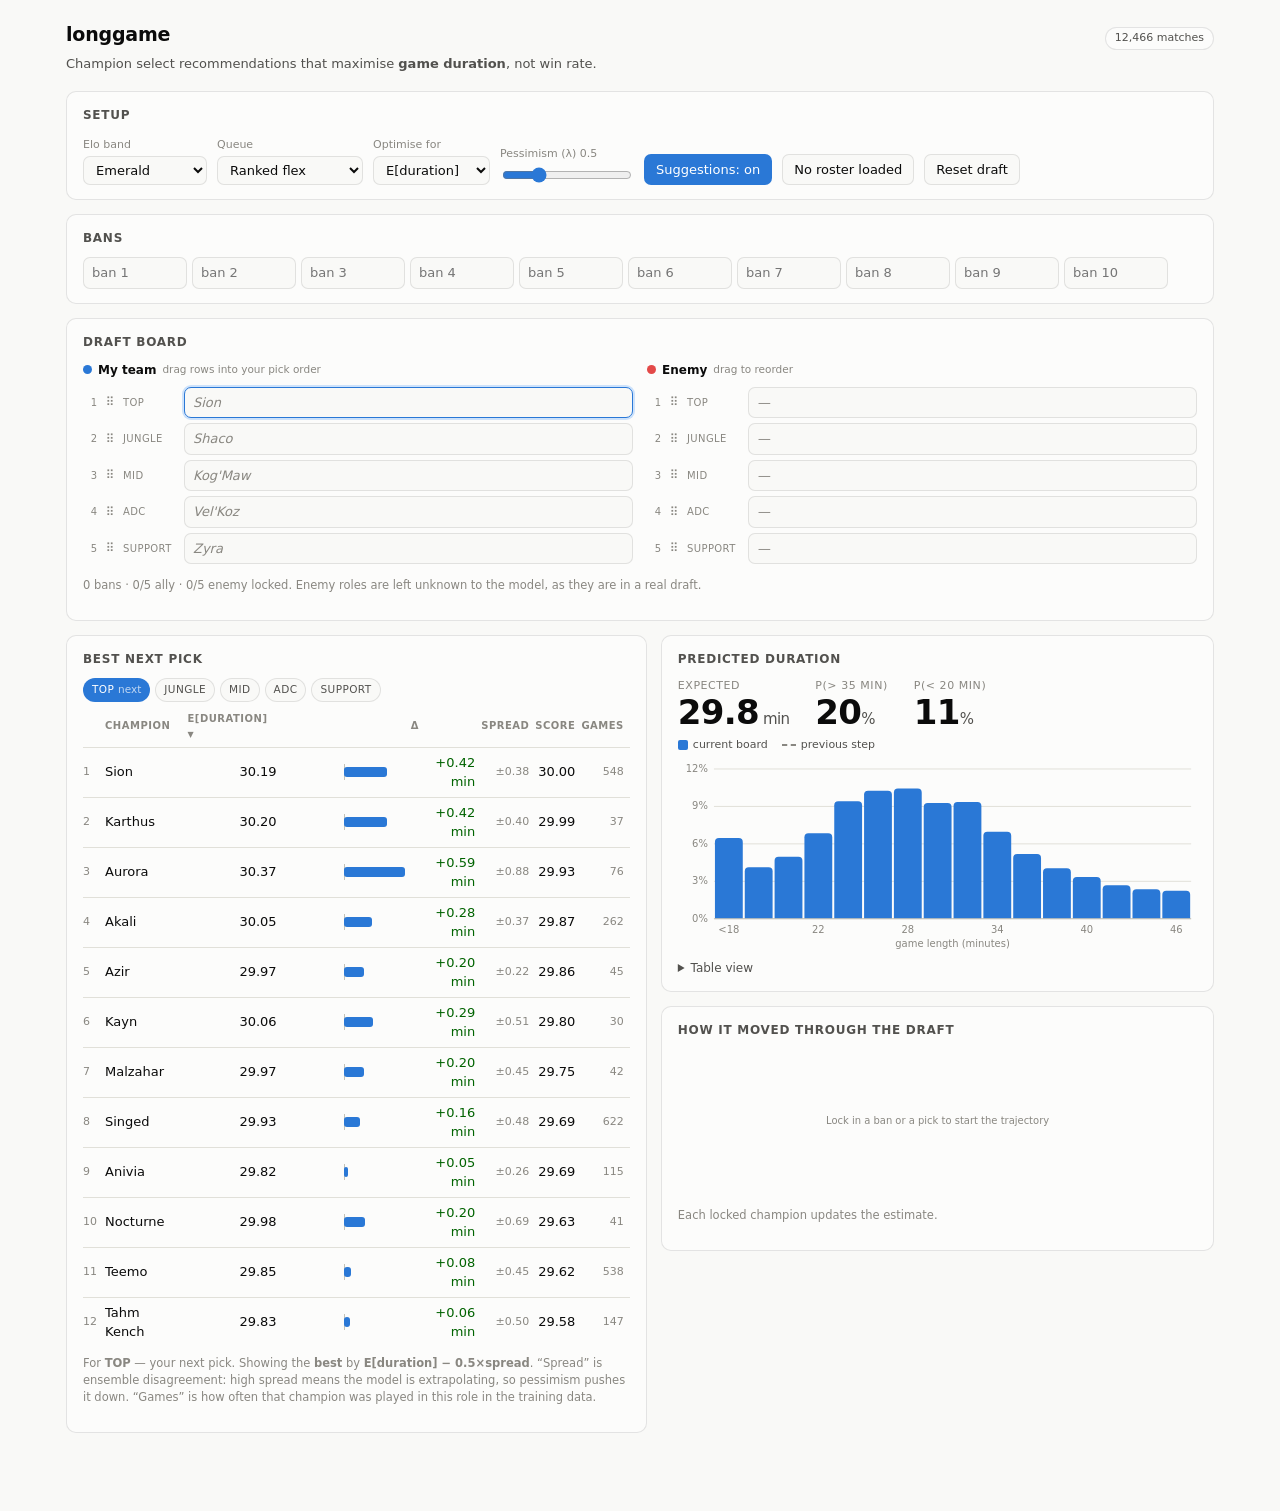
==== commit 2c30637c: "Role chips and a sortable metric on the recommendation table The table was locked to the next pick; " ====
--- a/docs/index.html
+++ b/docs/index.html
@@ -140,6 +140,16 @@
 .bans input { width: 104px; min-width: 0; }
 
 /* -- recommendations -- */
+.rolechips { display: flex; flex-wrap: wrap; gap: 5px; margin-bottom: 9px; }
+.rolechip {
+  font-size: 10.5px; text-transform: uppercase; letter-spacing: 0.04em;
+  padding: 3px 8px; border-radius: 999px; color: var(--text-secondary);
+}
+.rolechip.on { background: var(--series-1); color: #fff; border-color: transparent; }
+.rolechip .tag { opacity: 0.7; text-transform: none; letter-spacing: 0; }
+th.sortable { cursor: pointer; user-select: none; }
+th.sortable:hover { color: var(--text-primary); }
+th .arrow { font-size: 8px; }
 table { width: 100%; border-collapse: collapse; font-variant-numeric: tabular-nums; }
 th {
   text-align: left; font-size: 10px; text-transform: uppercase; letter-spacing: 0.05em;
@@ -291,7 +301,7 @@
 </div>
 
 <div class="tooltip" id="tip"></div>
-<script type="application/json" id="bundle">{"config":{"dim":32,"hidden":128,"members":5,"dropout":0.1,"n_bins":16,"n_champions":174},"vocab":{"champions":["Aatrox","Ahri","Akali","Akshan","Alistar","Ambessa","Amumu","Anivia","Annie","Aphelios","Ashe","Aurelion Sol","Aurora","Azir","Bard","Bel'Veth","Blitzcrank","Brand","Braum","Briar","Caitlyn","Camille","Cassiopeia","Cho'Gath","Corki","Darius","Diana","Dr. Mundo","Draven","Ekko","Elise","Evelynn","Ezreal","Fiddlesticks","Fiora","Fizz","Galio","Gangplank","Garen","Gnar","Gragas","Graves","Gwen","Hecarim","Heimerdinger","Hwei","Illaoi","Irelia","Ivern","Janna","Jarvan IV","Jax","Jayce","Jhin","Jinx","K'Sante","Kai'Sa","Kalista","Karma","Karthus","Kassadin","Katarina","Kayle","Kayn","Kennen","Kha'Zix","Kindred","Kled","Kog'Maw","LeBlanc","Lee Sin","Leona","Lillia","Lissandra","Locke","Lucian","Lulu","Lux","Malphite","Malzahar","Maokai","Master Yi","Mel","Milio","Miss Fortune","Mordekaiser","Morgana","Naafiri","Nami","Nasus","Nautilus","Neeko","Nidalee","Nilah","Nocturne","Nunu & Willump","Olaf","Orianna","Ornn","Pantheon","Poppy","Pyke","Qiyana","Quinn","Rakan","Rammus","Rek'Sai","Rell","Renata Glasc","Renekton","Rengar","Riven","Rumble","Ryze","Samira","Sejuani","Senna","Seraphine","Sett","Shaco","Shen","Shyvana","Singed","Sion","Sivir","Skarner","Smolder","Sona","Soraka","Swain","Sylas","Syndra","Tahm Kench","Taliyah","Talon","Taric","Teemo","Thresh","Tristana","Trundle","Tryndamere","Twisted Fate","Twitch","Udyr","Urgot","Varus","Vayne","Veigar","Vel'Koz","Vex","Vi","Viego","Viktor","Vladimir","Volibear","Warwick","Wukong","Xayah","Xerath","Xin Zhao","Yasuo","Yone","Yorick","Yunara","Yuumi","Zaahen","Zac","Zed","Zeri","Ziggs","Zilean","Zoe","Zyra"],"roles":["TOP","JUNGLE","MID","ADC","SUPPORT"],"tiers":["IRON","BRONZE","SILVER","GOLD","PLATINUM","EMERALD","DIAMOND","MASTER","GRANDMASTER","CHALLENGER"],"queues":["SOLORANKED","FLEXRANKED"],"edges_min":[18,20,22,24,26,28,30,32,34,36,38,40,42,44,46],"bin_centers":[16.0,19.0,21.0,23.0,25.0,27.0,29.0,31.0,33.0,35.0,37.0,39.0,41.0,43.0,45.0,49.0]},"shapes":[["champ.weight",[174,32]],["role.weight",[6,32]],["tier.weight",[10,16]],["queue.weight",[2,8]],["trunk.0.weight",[128,155]],["trunk.0.bias",[128]],["trunk.3.weight",[128,128]],["trunk.3.bias",[128]],["duration_head.weight",[16,128]],["duration_head.bias",[16]],["win_head.weight",[1,128]],["win_head.bias",[1]],["champ_effect.weight",[174,1]],["bin_dir",[16]]],"members":["[base64]/l/ryOHoC94ndFPUhPk71YH5o8jzCNvBbYjj1Spwy9JMUdPB7Hq7z6CV092RALPVuMfzquhI68pHITPZapFb36Pvq9kdnOvbZQh72JE2i9CGuYPT60hT3ybXG9CZ+/vb+xHD3RFve99GR7PW9V2L2JPXC9GiIBPpsLPz2h2qQ9phnIPTWGLL0Lqey9Rq2iPQ6B1D3GlKg9mfidPIbPg7333w4+rsKSPHfB2r1DdYa9uyPtPEZD2z3I/UC9BfZJPIql+z0ofT89KrMYPUQHBD0j0MW9bh4GvldCiT2PfxI9gGD7vXtWnj0YbkS9HjORPVDclD3S/[base64]/Abv1Lhy8CQIMvcS5Cb0EiQY7ZBCWPAO5w7zw4og748VgvZ0HVr1JUs88Q0cMPS/cGj3ZJYO8D5nJOlO5mj3hU0Q9UyljPNg1yrxFuYM83FfFPKWcnbzaruS8rIeevBREg70HezU91kc0POW8bbyWnOo801EZPImFgj2nNoG7FKM9O8+UOLwzvue8TJFNvK7MDr3XG1u98AzwPK+XNju/Zpo8rhsCPccOuTs4//27q13xu1MnRjxATh470wx2vFBVW7zbv9I8X1ytvHm2Eb0w3LM8KorzPJsMXT2fSAA8NPuRvT8uiL1Knsi9zfZWPWLPoz0tvJG9MLG8PeoMdL0l+E89e2G+O0GBw71TKMO9ggKTvDMVdL3BMhC9TIWdPZgyVb1KjEa95iUovVH3ST1idCo9E/8wvTtWgL0YU0U9bFDiOxSDjz0xG9G83WmzPQKM0DzG8fy9ScTjOnOTCT2kFju9OBJ8vCqRC71uX7M8WBgJvauRSD3/[base64]/ru63sTj0a/we9XvI1vRH+5zy6Rkq8CeFDu1uyJr2nI9Y8/wZtveZUBD7X4OK99aoqPDnzsDtXiO08HP2ivWeohjxfq8e9JDGbPXbLTL2+4Yc9YmyCPTBIW70CTck8JeD1vbRYiL159qs7UqzXu4uUibx0ld08nZqMvasbHT16k789zIw7vHFUjLsQES49aux/PfA+KD0jLgG9N4WUPMPzBb188co82skaPfRkDD0Jngu9FEpKvJp5FL2HYW09E0xuPJMNdr3MsuG8XST4PNbFFT1uOwG9H8lOvdXBNb2vDjW9ZLcHvRa0gDx/yQA9riWfvMfmA73rhG48aozxvPI5+bsqCsc7kxkEO7gZnru6gVI8fMjtPJgzCzzHWZ69shs+PTnHbb0HCxo9HcxMPfLvhz1VGI69+QiKvZTaUz2kDi89JzsuO1OhQD05kUm9WICNPadfDz2H6q+9UaPHO8c5dr23g4k63iinPJn9tDyMqf67P/7rvYzZzbz77WM94W02PYdGir0fQbw86l/bPTWSyDxYnaw8+1LevdAvmTpBiJ2918KMvHZEqT1EsfS8x6n9vOqp47wAcua9FvXlu6OVWT0GO7i6LXhNPSY8GT1w1BI9KspRvAK1Ar11fse8ixLYvNg4wzv/+Ya7rWopPV97kL1CISq8lBglvfhb2brMRVM8OzecPKoVRL1Gc3M9EhNGPWyRCj1qzjg7a63pPKwctrujoD294t6wPfGQZz3qQWi8xUrYvZbOgb1i/Sw9IadePR96Bb2a9A8+SlcTvcNagj1V+q08/HP2vdJcP7le9Uy9GkEbvFD6Sz3PSJs95nOCveV8BL0U3Tu9bwUNPUzTajyEaFu9/YkcvdJunz1lX4897hsBvaQkQL0g24k912xPO7Mgg71ST2m8PAf9uzZDjzx5WCK9I6XUvEcocLwzgUW97J+DOzyJ5LsTUZm622vwPIh/5bsYylo8cxQ0vUjzJLsU2Pc5LlqJvOKnkzzvZLI8a9nhPMWApT19psc8sSMZPerLgj3WvCy8zm0tvN57ijtEkk89d9/YPA20iDx0EHM9HdeMO0Wpw7123Em9oy1jPbRoaT3jno09f/[base64]/[base64]/egb1vC8C8FNRkPXsP5zxmt1+9p+uYvBf9F72PWLI98uipPQDej7tKEbW9m5qXPfV5br17Hby8bZQBvm4kDrxBqXk9br+9POu6gj2SiZE9JA6lvH3BoL2WGfw9e4IVPVMrBL1/StC927slvTctQT3b9XI7sFSLvYjvIb2yp7I8GNqFPBMrOb18dxC8EG2UPa+4R73lYjO9COwhPa9tgD2ise89XZ2cu2N9BL1Veqo8qXrNvMZ12jw3gcq8dxa1O4fqAD3YFQs9a+00PYxGAr0RAjW7bBeWvPvocj0jq9A7Z6EzvAsbobzrRGc91ZUpPReimzxWDCW9Tjs/vTdlhry5ufi8Ey4zvTcQlr0vCEs948U6PRJxGbz/fgI9WAytvAtoEjxrM1U81mGWOlxRMb2csCo9KFJyOzXfST3e6SG7FdoNPOdSvjvqNKW9f6UlvWXi4jxGI1i8c+uZPN7qEjwEKAk9U0cYPT9MiT2K3IG7tKx0PClg0Dzw3/M8b//+PDpc9jtcJ4O7vmqNOwXeAj0+CNU9DV+cPbKam7vzZ4K91OssvZU0Dz2/[base64]/onz0oiaM7toRvvL3iXz30GFQ8YfQmvTBfO7yX0U28S02QPGLZWT3KGjg911P7OyCPhrvWc5c9R8QTvSLKB72Dyt27Pq23PJA48zthFiC8eRq6O1xpMzxmiQw9RIV1O62yEbwQ9zG6GEiBO0ftojzZ9dA8iskgvdrms7xaJRS931nZPI5QDjxMG0O8wl39vP6/hjzbR988mdU6vJvhCL3IaGA9WnDjPLPgnb3uObk8alk7u/[base64]/vM721b2EZ9E8f11nPSGcDTypT7S9igW3vadudj24Qr88/R2dvEBKwbzgcYM9AW9VPYbpCDzaX2u9i3SOPBDZKT1AqrW8M0rPvaBoqbxk20e77yPqPAOegT024Ye8zKYxvfc8nDwOAp28oKWpPZN6p72Ll0y9xmeGPcmUbD2nP989ADfIPDbNlTwEVaq8Om64PSdOXj1zz2Y9V4eMu2sHaL3Fbjc9C/lFOmkgir3FWYC9x+7ouxrQAD0cEo28mPqOvZFkZj069kk99lHwPBAK6LvDYGS9aXtAvdyfDj283r88/Uu1PLUaWz2RZSK9aqElPAvUSLvC/[base64]/K/LvPPDKr11tWc7SAeQPHiohTpcCOO8F9hYvR3Jszy7sxk8DE5XPVdZNT0dJAK97A/QvJruArw2MV29SnRSvVr5ATtvOSe8Zb0IvJ9OFD3KePq771ZUvN2uqbyMoOS8mbV/PQQOxLw7x+U8636uvRRJqrpMNqs8f1pNu6i/[base64]/wpbyuXAu9K70lPXtyc71DD/a6/[base64]/sOuPQnTzdb408wIspPVtMd70P6sE9arQ5PA2teL0Lh1I9O2IYvc9Vzrvi0k495PwGPRBZgrxJ08g8/BOavQxLo71cIXy9fGKGvOTf6LtfNDg92XbbPL0gSTwesh87CWISPUE09r05gY48j6XcPMFxGbziuwk9HPFru7wXB7zLOTq90s4uvFsi2TuSeHe93YylPLPKujpMdjW8fUKvPCukHDuvgyq9aOQ4PSO3G710GNG7hiRyuDf6ID0/nR49XI4pPDbe2bvhQiw8y2oyPCIRir1Axts7OgnXubEYMD1dlEm8r+4gvfwmAT1CBDy9UqklPQj2y7p/o069HVVwvBHfkT1D7928cv3wOpZ1Xj0dkZc8hKMHva+Kprqipg29Wf7DPJTClTyXnJA8YXhjPNWSmzwQw3w9zzd3vVV8GjzQ/Hw6gMyrPLb9rrwdbU88V1gmPNGKMD22JKq8ONgcvafPaL1j2pq8UXR9vP/GzT1JoL886NYovUBsDzyf+qC9zLB5vAxx9jxR4aa9pMBOPcrR9bx9qKQ8WZJMPLXxgb3yBke9Hoe1uv1nFb1FcPY83MkmvBUFB7ysh+I8DGoevNDc1Ts4tL64zggwu4x3kru4Duc8kvotPK/QuD3pCPs7fpRiO0RpmLwQze67hY/NvHEZiz1AX868Qo2uvMdsOLzJrSo9+yyPPVA3FL2gWHM9rLIvukEPZjzF7EE9EIopPEVjI71RQ0q9rpfAOYcptbxKZVy7pYr8PLgQ+7yajKm8hRGAPXntkj3GWuU7JrmfO7gDnrz4AK88Y8YVPLEQ3jzXtJQ8d5L7vMpSVb3VQ/27MgoGPYFShjzhUGq9feg1vT8BKz3qD5O8AopdvTHGgD3rZJa8GF41PWM1Pz2qLia8COdAvHdrPL3hyRy9dWz/vHzK+jxv0oG7e8A5vR2f/LzZwco8t8XSPDJvDTyAx+g5asp1PSpPHz3uOiy9gZiFvS93FbzS2Q69pefgvF+DC70NJpe9K3UFPQjXoz2uCto9inWyva/[base64]/Ke8QnP4vPgTNjuuNYu6Ac3+vBXwqbwQZne8bkYHue2zEryD85q8JANHvTQDHLzcSFW8bOkXPYgvu7yGmiU9Z7t1PWtvKzy5Dki9fW+HPRvUij0A5/E8BW/2vNNaTzxp6yq9A5fFPJww87xxLfs8slaPOn9TXb3jDVU9gtv5vCA8VD0ILM+6HJcOvcC+fbyFCvU86tcKPWkBVb2LzCu8+I03PS1FizypnlE9Gc9OvHG1FTz/t8Q7BbOAvcbqOz0vT089/NdlvPoh3r3iEJK9jxb/PYZClT11eEi9rRByPHDDE70t5KI9FeApPTLfZ70VBx287+oSPczWCb1SQd074AmAPWIYy728F9K9w+UpvV48GD2CuvQ8z1KivZ6Dsro5IU49iTC6PSSEGj0uL8m7XKgGOhNAcr3hJrw7Zi4AvDszxDx89R89aQUovUKtZDsv++Y8/[base64]/pC9vDdjvH1lJz3SV8G9psaPvZwIEjsHuK48mrvbPE8ZcL1A/[base64]/ryFnjG98omRPDYhtztH85m7UG17O9WHMjzLVlk9fmKxPNkAabzxc5A75T0UvD2R0jwavyi9OmYWvMqqSz2toFY8hY1LPbnNx7xOjIa917M6vX6W1Dw+iS09YslwvVs65Tyx5Sc8tKNUugDDzDwJl/+5FnT1O0OJqTxWpLu9HCAvPSKPtD1Nvye9PiTrvPa4WbuM6Y68tZSKPENO/Ly7iYc97P/aPRWZYT29gh69VqSPvUghpD3MxCQ918OGvTsVhT1ARB49QCRzvQKZrL2qZVS9PvXqPI+qKT092Ja9PSLRPZilrrxIru08WZXpvHsMZb0N/ri8yMhjvd5eLr03iKY7BQSOPXMueL1P8UK9phVovdrRhzyV/4U9atcQvc0O0bxTm0o9gYZGPZ/xWD3On2q9QxQdvfnxRD3WsEu9JtEdvTxFzLyiKuq8CJwzPTDCVD1GaXG9LnNoPI5w6jtBhYi9P1yoPaE6Bb2mt0W9A1iqPblmIj1TOKA8FUNAO/[base64]/[base64]/[base64]/gD3G6L08vY9evXD+R7noJyq9NasSvQOKWzy6rLw8JRI2PMBZLz363pO8EyTEvOhOKT0K0vo7LL5mvRmpJz08Z4Y8ClYsPQpiyTuuLzc87S57vcy/5LpxTBQ9ECR+PNWGLLzrDJA9ZtvuPEaHG722hU49J0UfPfaTg7wTG/a7V4DMu3WDwT3M9+k8R5YXPVlMyLzxOsU8vTTaPL8neb1aHaU7MwsyPSC4bTwCXOC6nClePSYshT0mZ2o8HFGmu1WUZr0VYUu87QGUvHCcwTwCRZA8uDuePJ2HxbyxkS+8oJ1qPJcf6jvbYKO8/MS8u7zCE7w7z727o7PUvK24djtkGaY7prpvvGTGJjxEaA68alXHu9BvAjy4ylG8G5/yu/daED07ANK7C3PZPG9nCT0CO508SYG6vDDk+zyoW0E8v3dpPO2QGTz1Nbe7am1vvQyKNTzP+S08C2kyvT2fIjzwZKU9GkKvPAVoVT1nRxs9bHPlvIRZFrymqW+8huU3PX0EzDto6Nc8c/ePPC3Z7Ty/IzS9YROlPPZ6xjzpnfg8CcUlPZWqq7t3w/e77NKvvZYKML1uuvG87jl5uqK+27nrty09fbaCPG8NobwGFK68A4JnvUjZGD0WMQA9uXCePFcdDDsYhca9MAK7vHdt1Dy7zks9fmJUvXcnKz1AGMe6psrhPB/[base64]/SevH1pEL1feFI91iK3vL9bS72aDYy859gXvfZ7xjsgEh89drravDq5eT33V2W9ZeZ/PLvXXj2FqoG9rGKROymjm725OT29V7ObvJTExTuSKIi8NLMvvIBj2Tz0UxA9W6kyvaCRXr2ksA69gHm/PaQXqD1GNos9BtbovQYCLL0C/ZY9pyHzvQCmLrtL12q9Ew3sPF7A1D3nw5A9+K9aPdCDWzx7dTO8XCC3vXKbZz1xoJo9dn+IPLXRDz0q3f68H6x7PfS7Yj0+3V29RKWOvYApZzo4apg9nuGMvZw26bwV3tI9/KciPapSCT2GPhu8nPIDPS4p1bzLL60896f3PDBQNLzcfRM9EM/Lu227/Twbwl09TL4cu/4/[base64]/[base64]/[base64]/vaw5vr0rVHw8Y0MSPWOUfr0odOA7+06BPfoNJbzSEao9cQL+vMV0z73uMZe8T9EwPGmYWr171UG8YNG+vH9qVL18vwC9OwlCPakeqzwYhZE9obMBPfkR1bzIHYs8bhTyvAJe+bqKMQy90c47vf3s/ryqb/47Xj2WPM50CzvcoR49b8ykPE/Rijx3keW8oe+FuwLEi72Me4a9KkpxPf7/Kj1AACQ9D7FEvfUhD70fkXQ9d5xXun20yrxrEgQ9EDIGvJPTujwBdQO82s7WO9tfDrwGUVI8MmOFuq3lXbyC+I88EwoDvW2lUb1JQhO8ZJSzPG9Rs7odK4c8BL8BOwBxvzysy3S68Jmdvay3vLshgrQ8BLkkPJM/DT1GITE73udmvdLp0rxQq6s9nw0RvZezrr2qovu8MnxcPZqxu70/v8A8a/WbvOsEgz3b15w9OhwcPHHGgTxzzLW8Z9HxvF6/t707HRw9fWRQPYZD+jyEocm94Dcsvar6dDztOho6iFg5vbUUe73q8bS8GOFwPbhHH7oq1MI9ERoTPRv4qDzMZ7+87673vIn8xT2Yjhk8HCIavag4obyFTy+8WpfBvPIa7LvCQ5E80UTSuwl/6zr45YI7bpnOvFahUr32tCa9vMWAvex6fD0wvqw8HpFpvB9pPr3zUUM8YTa1PdfaGTwAxro7e1v/vE3Ktry1d2i8KRUcvRFe7DzM4mw9XMwkO87YWj1oFeg8uaj9vHr4FjwG+ho8e2xOPfgHujxvaaM9vRNevbKcNbz5W7U9q5L/vJWM5bqNdlE9Brm2u0ZAzrnTLTa99zQovdLjoL2d5pa67gESPUeq6Lznfhu9VFO5PI8c8j2WlsI8Me4ePBcPLL0Lr6M7havVvBY4H72L4E09Xa9Nva2YIDwgWwi91CfAvSIagTwBX0Y9137CvJSInz2C/QW9ewdiPfmvwj3Mw4q95rJBPKyKk71iCfu8QB1lPe0LuD1U2tA8Q1w+PE9iKL0/Yzg9CLsCPUvddb2xU2a8meznPMVjkD0Zuo08qa7qvK8OtD2yW9i8Fe2jvSuw270VUfm8jFatvMHWsD2Gwxw9Fu0hPBuOfTyGRKM9YUpIvU1yOD1JEi290NOEPeCGGT4g4FC85aRdPdYN5T05gfq8bm/GvRrFMj0zVSc9LfggPQGDKr1T/DC98OyLPU/[base64]/Pb/3bj3jSRa9NfVuvfgzAD07/[base64]/b1RHaW9CRdDPpIPyD0UQOa9eE8qvg1R+D30UAe+3lsPPd/Kkr2B6SO9uYocPilHbD2KpDg9rMuTPIQNTr1xKPC9hlscPgHzET4fDyI9l57CvSGu6rx/9cg9xR73O0BpKL45ivW9aIZ/O8uZzT0K5Yy9Z5HiPV8GyD3MCPo7Y0KePNdJiTxkDZE94TAZvBbKMb2m3EA80FYsPfRFNz2CI4C9dUDYvBoYhT3NhPe7V66uu1gd/ryOuWu91K1kPcxQm7wXpP68yeMJPc7Q/[base64]/yVD167aY8IytZvTdCjb1qk848a6HUu3nzBTyenF89+XmNvTLKYb3tsAy9Ad9ou6FIhTy4jlm9OTWzvO/lkT3aGdY8uTuXvPTD/[base64]/ozvZSWGz1mMo696rePvDw6pj0iDD09E/0LPS1qoD3k2Q88vKRvvJgAXjvqTTg94Xj8PA2CB73vcqm8xdXuO/0cWz1c/pG9NHEdvTbCJTxpNyA94grDPNNvSD0gV6S7KL0TPSVMCzxf/TK9+/hgvOzvyL1yPGi7yFhAPER4nL0yI7U9MnGwvCSrA73dF8g8rIkRveGjArx1VO08y8SevMSUYD2XDas86LwmvIXmPb3obuK8kLNGuM8rqbyVupm7E+5BvSiQbj0EnT89CzgYvPhZ5byika08OUSDPTHnO734s0U7U2hXPfb/1rzmn369Hf/[base64]/88YcAJPVwxxbwC8Z27qMj2PHrKHT1fxG+9bd/TvOnf6TzS3qM80mOmPD+02jxEelI9cFWOPTWKrb0jbq69WAdgOiyWA7vl2+a8E6ExvJhXG7tfWwM9Mksxva7pDz0XpJ28vl4tPKlfer3/xM48NWEHvRKfcL1NZ/s8WYoKuxaYWr2dZXM8RvtZPJ4c2DsBnzA8bzpfvaXSnDus9+O8wcJmvAqcqzsU/VC9BwnKPHg/WrwoiH06hqpWO8ifbDzQtoU95ZpBPeFH1LwjrXC86/[base64]/Be8+rsMvb/[base64]/AZA8aNivvPPNVr2tH1s9/qcHvQVz2Lv1x2w9/BUAPNg/CjumpkG9V416vZtsAD3Iq0497TP6vDCasj2IguW8XmifPdzYLT2Ql0m9th+tvKikRrwwiIC9s9iCvXM30DyX5HW9vDdRvTK1trwHewE91RZOPReuLr1TdiO9PriLPStn1TzNzj09Yn6avUuSlzwVsd+8K/[base64]/WorwMLVC8Tf9FPR5Gib2cfZi9+uWTvFrJrT3wjso9ox5RvbblIb0LFYc9tcy3vQOuJT0OEpy9cNqKOjIZ2j0YO5A9zCqRPUorZT1mGQI8f7GgvUIJ+D0ycgE9Ug04PQ4LNL3hsZq9Fv+mPYlVATzC3KK97HwHvRBkBj1oobA9vBgcvSDRFz2wK5U9i0nWvXwK/[base64]/Owu9uPanvcBN9DyGNtQ9zjqcPWDVlL2l/aa8KlECPhS33zyEqSs95eFavbWh/jz3R+W7k+/[base64]/qjsTCGU9gD8NO1rYerxB8os9cYjePD17pb2xvB69EBBhvMUIbD2nkRq9SOdePFJYgzxQmXo8wh7AvYn2NLxcrl87xxXNvIIVBjxWNhw942FXvHhANzwdsM88JV6tutcCZLx6rIQ9BYvbu/Ius7uPJka8ISknvZqEBr0mQfU8CgmLPN8R5rw8g6Q8qzf2PE+vtjuCWka6Tp4kvDMaDr0cvlS9+QtAPaZsx7vluzo8H4wIPXhcEzyWn5o8am43PX+w0b2/GTi9sdWAPQhLjD2W5pm98oJ3PacOH73h5xE9Rq9VPa+2/Lyad4q9o1ObvQrmQj2M5Wa8Z2UhPfszI73Gzyq8ku6YPK57Ez3sKfU8FqKUvBtJvbxsj0w98rvBPF1EgzzAzsS8seh2PcsdCruvgNC9dgh4vXhjub0lCa689bHYPW155j0qC7m9MGT/vNhQrT1VnKW9FkRgPQaZI73X+6O8CV7FPXj3rT0KLte70ochPGdq5zw4qVG9sGTBPYFrEj3mjE083/N8vQ3zjbwpEqU9XwwUvJ355b3dNoO9C7ONvbSzVD3erai8UsL1vG7SaT0iaq87I0hiPEmsKLz+eG+7G56XveMFs7u4+Za80eSgvNxJjTrGW3269dhAPSqxV71AuWo7EdutvGvH4bwjXvC7Y9/GvN7gRTxAAhk6QjoEvboZX7xRly89oLLNPNa+YLwEwR29alluux+ONjy1j1g9azHku6U1OLxYDFa8wBtZPIKKKz2IHEA9mj5ovexfOb0mY7+9UGm7OhvYlTyDwZa9oAWAPeGPQL0f1jY9pSXvPCe0L7zU1FK8rGVMvRoCO72Kucs7huw1PN894Lw2dmM7/05ovPsdlD2B85k9rQoRvbbGsbtHBmU9viQAvKz237wTJYW9w7+mPUkUvjyvghy9LXYBvcfPWT3IdI88FI+fOQFgCz1EAt08dgUwPZ/Y+bvvYOi8/gXXO+JoJD0bqCq9ff6EPCIlATtKxgi9w3tUPLEjPb3MEBC7t5eyPX5337zRNZ08G2TLu/GwYDyMwus7Xc10vap9Gr3I6Nk8Rs55uyuggDsp8Ha72M+lPFNSa719/tK83dMVvYBmI73lFl89sdn6PTbJzrwPgBC9zztYPePANrznH9O8r3MNPTd9U7uO0QQ8RnjVPAxZ2Tttc2687ZcKPQwytLzwwbE9vOT8PMIDF73/21e9IB6HvDHoDD00fQO9xIfkO/WpPDuXlmK722a/PHeRTrtJStW8LbTGPHwanrxqrGU8qtHOvGzROD0xmwg9R8DbPPiPCLy95SQ9xTIivTTiij0WyvG7UHiHuW7PDTtu0Go9KjarPPKKLrraIoo9igGAPKKfOTtye847tDQKvbbm9bxQN569e/[base64]/u8RnZwvD86vbyyeaK7rigYPAVB87sLji49u6c3PH5qVjxDIbS8QqJ4vbBFejzcD8s8k/Wju8hbBj0l5wi9pH+fPIHGGL3n67m5cLuAPaAHfbyBXFS8kwMPvc7z07zBBsi8GC1qvEMrQbwuZqS81xhWPKzhhjyyxfO8NJrtuwmRVL3rv085FwMzPSpT1bnoOMs7TWd3vTSeGjx0g1M9VIfSPHWYJL2iOWk96+Nqvdj6gT080xK8/PLDvFAM8DyU2Cm9t4szvGShfz3HBr27F3cePXj+4Txs9IG9F/6DvXMNJTxhIAC9gvCEvV+3vTxa7mQ9/UY+O3Aw9rwzope8zmbEvBLOJL3NwTC9guuSvQygA7stVFE92D3/PPrqILzE3E+8s4DFPMfcor11IyA8QkuxvG0RUbzrfpk9sLKmvFoiWLo/R0i9YPsavQIJuLx2VlQ9tytzPAD4zTzYPZ08xd6MvLLEID2xFuG8zNnAvG7sgr1pLrM80Aj+O44xiL3YJfw7tktDPSF/eLsG0/88iSCrvNYi9btkuUA9kKAIPNcF0jvWm/47Gk3GPBVXQ7xfGPY77oLwvJwB7bswiB88e2v8vDMLTL2hZKQ87xquPU+hez0aTok7zYT7vNkVl7wW3n6710wRO7q+yrs87M48HGMvPYnSorz5yAa9gzW1vPyof7z+Aru8JNVlvWveTb3Qxe28DxIOO/[base64]/p491YMhPY6/[base64]/9rg82ylEOz6pBL2fRoe8PjlNPfs/hb1WuVG89Ri+PFHPhrxommO8mvctPJ0ZGDot5Mm8xn85vd8U7bufaRa9VnfzPN5G0TwM0wo8ikiyPBRLALxWFKq8t6WXPJiCrbyO3DQ92qY0vD1h+Dw/epW9W3TmvCGFMz21Wgk9x0w0vZwEfD1fIxc9rnkJPXwi3DyB5Zm912UzPULmIrygHWq9y5w5vS2Q8DsyGo28SejzvEn/Cr38y/C5oiEcPeZhlb3HGQq96GAxPUWBPD267FQ8Bs9ivM31MT0xDba8HkIDvLSzvD3ux2+8vQXTvOJL2L0tn4y9IsCIPMsOHj0Aaoy903KVPcq2ZL0WtQw+bkaBPCOMBb1pzwe8A12XvYjDl72kcCO9BTOYPGPpczy/[base64]/gm9qSgwvYetPT2Uc0S8EIU1vU4cEr2tLDk9o1APvHivFr1+kGm8Xki4PZtWSr2EWoK9uBdhu92BVr2OmpO82bzCvLn/jTwZlbq9T5a2vFXGOj1+e5S8wVH2PHnIErxt2zI8DLVEvH4KzLwCjcS8qzPlvN3rOb1TLpe6Ol7KPK94AD2lBbk8cW5CPW+g/juhb0y9HPwwuioAYTxHHrE8ZtRevGr+zTuePsm9FukBO7HtWjwB4GM8e8P7PBpQlzydluW8el8RveXih73enpk8nRojuyKWmr3QVYs9ZW5QPMHZ6jzhFsY8JNtCvdJkUL0ECkO9s3ogvZfa/Txeoz493NOTvZgaojsoGCe9KYRCPHOIGD0xuDG9jbgMu9yIgT1J/[base64]/qb22ydq7kSC5PIX5O72SexM7Ec2OvWI3yb0wjxg9pvOjPWSdDbxP6268owsevTfemTxX7kw9bm0BvQMN/bwC1Mo9TvOIPYD/[base64]/jtfdNg8Uv3mujhoIb1upKs8XWrTPM5V9zz06BG8XtnQu0EC0bz2iRk9/YnRPA+S3jwL+iM9qiduPVDSeLslQZm7k5wzPW5/crxJEtC7UBhtvNMQDT0kJu67qzY7vY7LIzk5nmi8VASlvPbrzDoPWAm7AgaSvTBEIDzPLo49r702vaGHWLwIOuK8eyPDuxCYurvZc288wonXPbg/Hj5rxxY9lFwQvu92GL6qxSc9w/yRPd4t3L3k8g8+xGS7vXx7rD0tHMI8WsIqvjDgnb3lFvK9YMb/vSOmTj3ZkyQ+t1qivTAo7b1HjSe9SZpIPdY+0T3Mq8m9W3cJvE5eLT5GJRo+KtBaPBiL570y+7c9pHq5PA6uGr6XEce7cEmkPbYoULwfnOC99R+YvTJv0zzDQig9/lw1vb3nZj1Y0ge9n1LFPJsGfT2uuiO9weY0vYfc4bsAdDQ8OoLlvGSmET03KF69E9xRvSizvTvE0Zw8//uwvPvPBb3S8m499nRKPT5r6DunXUk9Hg6WvTGpgT1eoki8s/aLvdyGVTy3Fkm9djTNu9b10bxVd5c9bWGePfbe/zuDWQg9cgJPvYr4iL36PdI6IEHpPDyxAT1OuxE7jEmivF7KgjzhiMY8m/[base64]/rTW9IXikPVUl8zyEcKe5tizlvGzEM71h8AY9BQkivZpIabs37xI8FrxRPUBrrzthRVu9dCJkvO7ivjwUXqE7DEexvNklFzzmn0y9UNp6PbkXx7yAtPg8JrgGuwbEyrtZlCI9BF0IPTlNmbv+/+s8cDHmPLfpo7wIA+A8kEmAPRP/oLwoBEy7oFhuOcympbxjPGe8MGcxvUohqTwjioI8m7PBuw09szxfJdY8KP9bvHe3ND29pQk9ivnivDaYyTyMqhI8FeVGPWonkDxkYau5dCyHvMS9kDvzXB297lgBPvmYGD1RTfO8eeiYvXf2HL5llVc9vBe1PT5Y17297IY9P/yXvUwykz1PUyY9jUelvQluib1QMqK9KAJHvR5eKb29N649ICsLvsgqTTp26Xk6mv2FPcY6Zj1jR7S8szITPIz3qz34UKc8gkoEPdfzLr1f3ps7PPffvNKzpb14Jna8Yx8DvUv49ruEX5M9SoCcO7acarzG47O8Dj+ZPROVpb0OI/080grrvJxQDD313K49PdxVPcs1eT0u7Pw8IFF2vabuhb1PR4M9TU+sPI7EFz1SxwC9quATvHcbrLy/[base64]/uA9rn29vDKczLuVMW085+lxvX23ab3HdkW9OPW9vZiPdj2DwpA9vSi8PFhEWrxa2VS91o77POcbbz3uTA29jFVuvdO63T3B87c8L3rCO9wemL20T6W5mZJKvPrlu72P8aU8l1gDvRk/Ub08vbQ7LghUvTASFj0pLpw7d0YPPH7eLTwWqAs87oaZO1K7k7xvyoc8rQkovQNQajxMoUe95Tz8PM5SmTznNVG9wKmQPPAsWbwxwiy9ROy6vCiP7rzQ3i69uEWuPcFkXTxGv0w9aOKmuq9WzTxMmOy8v/B7vQPZTD2Hg7I7yySavSIxfrwloJ69f8U4Pcn89jxlRCq9FN/GPagKO70liLM8ZNgHPsgAZr0l5RG9zIHHvDCVP70zabG8kEljPTlUFr3uen68EPZ1vYPovDzzH5Q85OmUO67LRr3jBF097CW0PMjXJ7tFWU+9Gc1/vHmC1jydcT29ueFevcLAY7wFFQE9De8AvZgp0T37P4o88euwvDMQbz03JZa9gF/APPudSLu15bq8gz6QPZ0/0z3cC7S7Hn+HvOsmWT0EQJg9/W23PQ7+5jy2orC5C0WGvYZgar2yN0Q9/5wTPXHiBr0KfvE8WP0ivXnb27zNgA89YQ1MvRJ7/[base64]/ODu9SWvsOzaWIL2e2qo7rseSPW88DbopajA94tARPRD5R72Rwi69BqKCvYFhArutiMu89dpePPQjRjycsZq8N+v4O4ci/[base64]/Bo8nVIQvM9VFb19GGm7YkokO9/hFz05QKg8cUTFPPf3M7z6zoy8cUj4vKRhSj2HQR08QvkWPbMmCD1r2Yo8XiWCPNYEs73iJoy9GRzVPO1dmzxZq4s8aJxbPCWstLxbZPA8IJCQOOYHF7zmiZG8UpnOuhLx7jsnMDA8onfvPLMXqr03r4C9q34JvYudgj1VA6887QHmO7Bjq7vJgJs7/ZZUvM0SCjwBA2a83dGiPBRWDL0F3Uq9S7i/PHDIUrxE3Ce7QsmnuvjGrz06G+o8ng3UPHyYtDsO7Se9bhSsvNI11DyZQgu95AQhvNuvuz02EI88wIyVvMcHiT2U5Ew9+qJPPXkzNjyq0yu8V14Fvai+AL1RbgM9JRpnvN5IJ7xnmCc9fN2JvAbbbjwz/YU7W2qpvMP4UDwuyO09IS4SPYIJlr0XAQq+CdzuvWROfD00pXU93Mquve7a7j3Yh5O9tQ2rParkcT3AwqW9TsTgveYFlL3HGQq9duwqvb3teT0Zice9/+82vc2UBb3/uSU9cFbcPYew5r107xq8ozT+Pc6Skj3/2Jw721dhvY0DRD1hUdg87uztvZCpFT3RmQY9+K7gO0LR/b1gSIi9CrIhPcHkqjyQ/[base64]/Iz0Q+ik9vBNovU2uGL1o9oQ8bvARvQvk4bwseD08BhkzPZk1b71a2h290QUrvdnZIb1orl48CClKvPM3OzzhXsO8NIpMu62hEL3qQAO80MM6PNo1d7198dO852LmO9mwIjwoBsa7MkC/u356WLwq/Qk9nGBaPckpirqj1v47UEIPPcpvCr2tVQq902NLO0CuazzEkak8CjfLPA7NJjwuVWg7/A3qu+sXv712BVa89V1ZPU8nmz1PehS9G6qGPZeNUr12fSA9mbo0vC7MvDvpvxW98XVovZncVL1TlXw8+fM/PGbVor0AmF299vufPBoQfj1Wz7U87k7tvIQ1lDx7t3w9/fq8O9vtaDzEUYu9OmLOOx/[base64]/zKa8DRnNvKB6mj3hORq9ud6WPMDOULzdR5U8r24tvYCJFz3rwSY9n0qVPBuexr350dW88miAuhOqHj0+74s8mKOLvE6Udr2I3qg9CZrZveHPhz10NKs8lovBuotMBj4s/Fc9SCqtPcwMMT1P5Yq9Sh2WvfJbizw7K1s9PkuvPQs6Eb2c8FG9WV67PcD7HTyK0AK9rv2pvZy0vzzYRis99ME/va+tjD2iDJ49FI6zO0FDEb2pJeM7Hz7kPNe90rs58o27RCmdO448HDzwWOY625EjPK9CHzzHYa68138ivKC0eDp1qPg8b30TvaQe5jx7K5g9oLiLPAZ8PTxJvCa8sx99vVGqirzCaU29BXZ8PFmrmzzMDmc91rfmPDsv3rszjYM7yUiFvKT1WLp/k0a8IdSWvQdrPzyeRpI9KOEIPpEIzb2pe6C8LuKVPcxLWb2wo/q5iJeVvCjtsL0Qubm6atl4PNrUFj15zR49PKCCPTvHxbwB4j8+O/xfvOB4Wb2UzJ47HutuvfNN5T3JmYe8QVGJvSUOjbwoAwM8jQwpPbkUY70Q+Is9aDDPOsL8OD3qvWk84NwZvIHo97zJtAi9XqAcO/l4Wz2+nN08xHJ1PYWUqL3XDkk9T4iqPbCwCr3IKIa9lbyNvMTMODv+4T+9fJtbvUeeVbxFrMK8go5evf+cgz0TJJ49ZwchvXMMLD0nj1k9EoWmvB//HLxpN1s8Y2K0vKjesDwEBEW8KKkHPKDbhDttyoA9QBZLvROWkbwbYio9deQbPCWNmb1DjSg8vy9FPS4TGD3llIG8K5yBu0OgULxKlD+9sXQhvO2PC73LlZI9ngjIveritLxCLDC964sEPUa5hTqb/Vq9BTiovOrSAjtoO2k9asgWvUfIZb1gDps8RtjzvA3j3TthoqK8g0GoPFcuorzHEt68X1OgPZ/COD1DvSA9EJ9rPfGIDzxKsTC9PzIfvLV+ij1TcEs9sbIFPTWVNT3gMkM9AXuePVJilTqwYeg88tRVvML2FL18f4C8ZqZku2DpSr0rZY88vXquOzEwsbxEsJW8Jz4GO+OiCD3KMZ69PwAuvHdZmbvC/Fc8VTqKPYbyTb2+CRa8SEICvPgRljsuVZ48sStIPOCJerw0DUa8LEspPWxaMT2P1yW9YgK1Ol5gBLrLnAO98CiHvBwb/[base64]/Lg9GJJ5PRhWt7yYyKA8utwrvRQGhL3yvPA833U9vZtqory2pTW8qSbzvMGt8rxmJUK7oEdaPBr3KTvgx3+8vFbUPJDpZbwZ6dI7jC69vC1daDx451298f0dvS/[base64]/[base64]/08WqPZ2lmz/jNVO/5Wibvoajzb4Xsne/wAimP3M7ib+2NS4/8vDPPm73jj5M8O4+9/6CPu+1oL54VK4+Umdvvwr8ob+72dA/ZWssvw4hU7sURMY9GqUEvy1jDr+gvKU/8IS3vu/WUL50LY8/ohLSvisybb+iWJg+WnoRQFE9jL6IadO9BXmFPowvEj5U/fS/hEBHv11sYT+RQZE+NuiXPyFmgb6hHsC+JpOhv/yiM75DFSU+Tlf7vjaxsL9sx1E/iCg6P1PWlj/hhtc9GPUcP3xQi76TAMU+5MM+P13NGT8PJAHAkC6mPU7NhL+7I88/W55KPydXAr+SgHO/MZhKPQxbQj8DeoC/W6jMv+6r7b79jWs/Re0LP7By576Ls6i/zdgUvupUer8rOGO/GbufP/QGlT5hPCg/R6kNP53vjb5T1Io9xFNGPyQOZz8R+3e/BLhsviveyb8EQRs/Wliov5Q5Jb4a+e4/1eUGP6IELL/WeV2/ThBAv4KIr7/Cyme/yCYdP/kGrr9+vU4/UWESP/lriL6FuGe/jdJIv3se3r8snBa/aQhuPojRkD9su889nujkPw13Mj4Bi0A/hhcevx3RD7/Pelm9Sr+QP/HEpL7vKf0+2K3LvpGUXb67VRk/tkRvP8W1ET+k5ns/+LWuvkevI0CC7aA/XxqtP7s6iT/cEuK/CjChP30rmzwoKE2/4teHPCoCqj4BQMW8/2vGPz6urL5nl8m+kCb7PlNIvb6Bv/E+QWkuP+0LHMDNSdI/+V5Nv7zpXL94ECA+2k4bQCn4G74XGRw/H0IdQFHCfT6571K/6Kk0P37RjD9Gams/SsNrP3BWjD4lOABA3C6oP5vNCb8cOPO93Iouvy/X27/o2js/XatBvvVTJL8/YT8/xkUFv7SsWL7T4lNAPcScv8atDsD5DNY/hEmiPrinp76Fjr6/vINcv5yAPL/NjA4/OIWLP2yKjT9E7gM+xPGAv4yeDMAG/bC+EB0nPx9dYr/CzLa8ARbfPkXND7/EjLg/c7W2vy3RZL5T2Im/Iq2wvzNwLz69tpM+WO+RPmH8Nj/bWf2+LjSHPwKB4r9pI427YIU8P1dvXr/Wm/E+cSrEvXmdXL8rFKk+yB+IP1+4b77wi82/3UdePmA8gb8Wa8y/b9NCP6r7lj9tJ6q/TD+IPiAyxD9rZVQ+Rla3vuixsb6J+Vs/Vx9mP9W5GL9bpp0/oH7Gv7jf1D9ZoXy/1YLSPcxVAT4Ad8C/rOi5v8861r5mP549+gzRv1IMDsD0WTa/Suv8PmzBaz+TGw4/5meDP7dqBUAv8+O9zO65vrmaq7/K6CK+RQJ1P1aUN79rmDw+jS6OPv1nzz6CU4O/bUELQIH24r+O1oS/HekDv5fEBMDiBqG/WjMPQJLlez15CBM/KkPivhlVeT/+PVG/fg/Gv0+pnL8/dJO/2+2lP9Au3b7uYdQ/IIduP6Grqr5dsh+/e6zZPs0RXj/YIDK+vBzVP+jl5b9JSxC+XaCmPejYhz8H2Z6+19rmvrENDsBaUdy/NVgzP8czar/REV+/DXenP+6ZhL89Ele+eOQ5vz2VK7/hx4c+JDpkv8K9tj5PWeM8D2ZAPhL4fL4ADz0+rqYrPly5Ib+d0a4/98BnvsfXo79o2CY/bEq9vrHdXL8lh2E/oOecv4VTvr+AWb8+gie/Pj2ldz+n9ne/b2KhP5rHBLv/Gh2+170wPWUUVz/kzf0++sBlv1la07+js7M/sEOKvt5TAD8dq3u+xiGYP7CFFkACw0g9LwLDv/wOhj9MJgVAyjLAP69ynL+zq8k/VL8GPvTxt76xEKk+qsoFPw8dq77MPj4+juGCPzqTKD87/Y8/EFubv9+Trj+2Hd89rE5Qv0wJYT9fEEG/jQMTv95hCL+ANYu/okUwPyowDMByvYq+uwjbPkuPL751SSO/XJFaP6scDkCsNNo8bKh5PHtBqrwVJ8E8a2SCPGYoHTwnuDi98k66u/bhBj0REAu9hbuSvVAINj3ELCy9iqFLu60ACr2cuPe8ceN/[base64]/mlvNg/Tj2SJVU7Bl79vCPFJj1ZE9W8A962vOR897zKKMI7gSFRvUj9BT3pna499RHFPeS2J72sFTC+y7v/vSLekj0aavA9/1IGvuc3MT7ANgm7H8kRPpNwGbww8/S7ADSGuyZMwb2ot1k9dN4SvtEke7uiC/W9frhQPPUZ9b0N7609XUk1Pl2HVr3bmbY8phjAvOIn7z2UHpO95MiwPR3vCLwKJ8G9LkppvOIvYjwf/XA9hNyUPdkdjb14HnW9b7p9vYWRAbymaE+9sbkBPYTicTyJZr+9lrb4PKXD+LzLr1E9iojJPMK3L72IkrO84EZRPOC26LsGu1E9p9JJvRsMgL1XzJG8RW/dPI/WIrw84su9gGH0PPPVOr2yuuO5ppoJPXSuUz3wDhQ8fpCvPe/Xij1dB4691k83PZKQBb3EtXk8gD8JPYQkBDxNsza9G9egPfpLgrz1DOA8vFxCvbdA1TxruN27d08wPOzKoj0Au2293v+zPZUzZLtbrwk9LV20vLpSPr1y0wU9BsKCPPaB87pDtgW8gbWHvSC9T72PDKm8H7QcvQ4uC73k6qE9if57vVtaDb02SAS7Yfz2PBW/f71JNsI9MhUhPejNPb3U9GU8CrftvFuPtr2zhwQ86RqgvZv5mTxLRA47MipcvSj5NTts24y9vT0JPUcIqL1cH4U9uJhRvb7qIr1LJyo9GDUcvXghQT1CI4Y8/K99u6SqOb12agO9Y3wYvQCmpb3qvIG9rri7vKyuQrxdEEE95LyQuwBiTT061i89W+M7u0uEkbwILJ694DqwPDI1oj0qvys9rHaJve/hJz2nqie9aOyMvR2w/DwWISO7oAEvvdPpSL1JsQg9IPzGPNUpuTwvSp09lyvCvSbeGD547uo9nqhdvQ20Lb5w/zW+3RoHPjzV4z2L7wa+UpjaPWbBm72P7688DPZaPQVSR70tvT6+wGJBvVFtuDwNdPO9R/+aPfBYBr6ufo29rrfhvb8eAj7b/gU+/g61vYOYDL3dwBA+/[base64]/MCE9ircIPa1WTj1gmYg9QU5AvWJPCr3VT0a6edYJPXkTUj0dyp286TqpvdEuGL0XdjY8UIQ6PcCjXjqqhAQ9aygGPRiorr19fnG97YGYvUKR0DrxgNo8WQsqPb6ZTLosrEQ9MUnyPK6AN71/dpK9wNRovHqjgL17OlA98wJCvY/ZvDx1L6c99i0LPUR/[base64]/Ey9EshJPQD3+D3Tkdc9dgIVvXfVyr1SCeo9DJrxPJybTL2f48U8MCyBvahxhr3+gpq7IADYNwdLWr0gUKu9LVS/[base64]/fi721aD29tu94PVUKDz1j4JC9WY6xPL6vnb3mcBG9iQGEPDDmrDyMGYi9hRGpPSzfbLw/[base64]/[base64]/cPGROrbz2lRm+OLs8Pd3CAT0Skba9rH8nvd5UQT3itH29URS9u6WAQr23xU68QjFIvatOkryjTXQ9TKecPUviSD0+vJO8usifu8Frkb1iFa+974qqvI4Wqb2RD+W607ecPZhb/jylIZU9PFdSO3ICNjxX0bc8HJ8UPdah4jwb22C7W9BJOw8VEb0Sqwc7C/[base64]/LqM9AycVuwb++bu7/fy80eSAvQFCnD2QzBE9tKWJvfqd470NqZw9EzZKvSGVtD3T3F+9kenivCEWqr13TJe9Z+fJvPsVjT1zW3C9RcYIvXteTL0uPIU9F+CXPX/08zwEuoi8ThHPvVG5mj3QNoU8/C6vO1/SMr02gB89+UnnvXnUZz2j7Wy8hX6mvQYpHjw9adU8L5wNPbkfnz3xmKU9+7kcPLGJLj0wDCw9e2CVPQzzFb2Hu6K8nR4+vNVm9zw+GaI8dHzCPb1rwr2QVYA9ximTvXvvcL3PL709DCrSPWVzojuuBqI8DsThPUkV1bzcVdq7LO2rPXw7gL345Te9vF/BvP57Lj0Ekzu9ucuEPJK3mL2b2EQ9RDQQvfxXlT0SrTk9gGIZPWudzTzj3oE97V6Bvcohcb1ZLe+7YamlvGyoYjyEiOY8ER9pPSOtKL1cVnw95fuyvLxWHDs4y6w7WooyvY4jvzsx4zm8k+mdvD/rT71onWW9nT2SPRyJR70+l4W9DtRcPbGsFT3XUaM8XzYvPa04Mz0QgkW8Q5CSvTteYT2Xkzy8TmoqvL3okT2KQx29v8lCPaOYTT065CE88KiVvfiNWT1yQcA8tT0DPY7LdT1gdg49HSuNPRjM7zvxVHm9YzbwO/ihMT3hToi9pCeLvXLiFzx9wWA9Y6b2PAvHIL2ScSE61qvBPBXAVL3e3QO9UgpiPbwJh72j8Q893N8BPWeYDT3Awji7EP+LPRJ+aT2vPOO7/EosvS0HJz0Prgc9H6xJvd6kKbwjSr+8DDOQPdhDgrsVwEQ9GBWRvdRA3zx4HqI8bv1xvR9Crr2GKqi8/nMnPjsd/jztnEG9Xi/[base64]/M8P9Wru0uXhL2Leo69LSWNvZd+mb1yhTu9kFWwuwwAm708uSC9ZA2/[base64]//28lougOp99Cb1G83U9j3YoPaCiirxOtOq8C7TuPHR9Hj0mEGE9cbObPdxO2jw4iqW9kGiHPdEVAr1h9/q7BmaXvGDJlD1AwXo9Qw+IPbh1qj2bGO09yQ6sPZJI4rzrnCq9CR9IvnnyYz0AxWs9id03vfsXeD0nBsM93M/Zu9WNsbuh3wI++FC0vbIx2rwK7Z08d9khvkhwwb2g8E6+K1fIPbHP+zwoMpE8BOZ0POyDZL2F0Iw8zv4NPZ4P3Lwv6uC9j1lXPZu3ZLxa1/Q9FeecPTeTpD3xNC09rbe7PGVxBLytr4u9kRugvXaXKr3JrsO9wmGIvQKMlD3Ixig93WQjPTmpaj1qS6S9kmLFPMNM7Tws1W69WUVIvWYRnrzFj4A8ETPqvQQGjDxfvl+9yeRnvd3IPT0X/1y9Q/8RvT1USDxrdf283H2OPTxqhb2xf6k9GFEbvVcPnTx41+28u+u2vQD+NjwC8r471YOUPZDMrTy+ybA9LYmJPCk4ib34KP48IkOzOwtdED1ny0Q875TavEh3njx8wVM6YEwyPGtwtT0IQpu952xLPXz8sDxNCRw8dnBuve/[base64]/WE9E4kTvaFKbz2SbZg9t5mtPU6whjzkDDK9eicuvCIrQ73m5mW99ZTIPQP/KD2ydts9qP7uvOG9mD1yOgi9Wpx4PTyLRL6d2sm9dURpPQPNqTw8bsC9U2xEPmy/nL3aQhI+W60zvaGMyr2Lq2S9h10Fvs+Onr1GHCi9wl/hPYaOnb2WPDO9MRI2vRfVCT5IUrE9IkIuvjUlHL4kdMI6NWWiPew+STx8sJS9OOIjPKhgVz1+EKe9uDETvUXHBj1vzUc9FIwePE7/BDyX6LU8IDiaveDVgb3N71i90DYVvefRVD1kbI+811CgPNIN/[base64]/fa73UiaW9yO1Nvb4Jyzrgr2U9kuHUvC7/mT1eozm9jmQiu7ojKb0SuW49l4hvPKpDzDtZRKA9iJ41vaPkgL1xW1S9ioA/vQlyG7wnHXW96fR8vBnNvzwF4kO9Bs86vTQJir2dE1s9zbGbPEoetLzKO2a9oZsTvejvA73oRbK9AOahvXmFhLxtS5e9OWjSPLHWfD1iNYW7q9iOPQh6Gj2ysI29sZ7cOv42BbxkJV493lwEvV16Mb2Wsi69YFpyPTDsXj2eJIi9Ol/ePCe+DL37n2u91VD4PE3wo73h+se8e1XNvMHjzT1gtvk8yIOIPd69Hrw8icu7dN3mPFxUjjzw34M9mnA7vYrakr2ZoBO9eKpSPR3fEr7UTE67ITU3PfYUH74+ves8UMwIPSPrXT0zr2M9+LS0PXY7tjzKPye9iB5jO4WIJD3+zNs8iOtVPRf89zz/zTa92kqEvVMPGT1rnY69NFyevXPK2r3xGaQ99SWQPE4PqDy63609QF1dvS0JWru9rEW88QmLvJB/5jvmJI49i8o6vWGBwzy+vAY7BjgaOyn8Hj0Rpim9o/0QPAt/[base64]/iz14rmO8Ep1VPXQgYb1iT7s9zsuMPK8ajT22CVg9VJsBPQVWYD0rTIK9EZuAPVluvrsShDW9+AQfPRtpBj2n8Bi9hPFNu2xoiLsFuPG8yXKUvMN1fT0VDH49PUPIuwMJp71/NrY5EhitPT1Ssz0c4U69Ab56PTzulj3Bib88HUWCvW9Xpb0rfLm9MHCPPHmVwL2tGTE9EtY0PexKKj3Ptfk8UBS1PLgx/Lv6ZZq9zlWXvYuZjT3G8Ay9JJlRPZv4wbxyu6i7+wkQPTH2pr1PLTS9ILVzvdD1JD0RrGm9SqEGPTYv5zwkN7s896AVPe/iOz3lefq7gDUMPcWHHTsXFhi91bBqPZiizD0CIDw9sQmcvYatUjzjlhG9zZKMPKI877xT9aE9l5WnvQtzGjyej3y9ajAwvgOupD1Ohoo73aOjvW6oZr2Ks5G9eTysvfDUXLt7pgm8qTRNvQW84rxgSiG8LzJ0vZc9GL0Xu7o96sO1u+hdyL1CpSw8/oxZPeEkAz2nnoE9GmKXvRRD0TxLWCI9WtZrO3Ftfz3GFyk9fplcPcEWdz25X/Q8XcWnPRtx4z2ZvmS9aQvJvG2O87zd7nS8BCoWPIyFujyHYeu9cD4yPenNhTzjELK9MLIauyG2cj3fo6G8/[base64]/0q9IuIbPXRXnL0qvVQ9rAKUPQdyUL0zzle9jMVvvXt/6jzKr1I9968aPfq7oT2TtR+9T0oUPROrpD2aHfq8WnaBuwpM1buhkRM9zRKOPXKTED1IiXM9Z0UpPco/h72nu4+9WzlRPWEyRbwuGcK8tb+oPdVJPT1tzIw8PxIyPGbXnrvQKk+9TC5ivLanFLzMRHU9UIGEPNNLvjsxg0w9YIFIPcY7Sr2pW5K9SrRevAWNLr3qkj29HgCLvU1hwDqOJ/[base64]/[base64]/u8nPEnKgT15PZs8jMTFvEjdLL34pz49MZxuOxvnk70cVCM9X2yuvaK/drz+fqY9nBbvPD5xp727Rgi9G1xsPFkcIbut7Fu9raSNPVWH0jx3q6O8DztTPTXMPT0eDuk8UgEIvJCuCr0Q9TA9tTEMPVg6kj2OWHe9+/MgPX3NML125p47x/bwPLzIkL2FpKE8oveLPYoRhz3Q1as7D3m8vV/aNzyk5qY9Ybm8vGSVNL1S2cK8YkkUvVPuzj3SQvQ8FCRAPTtgEjv+/6i93TGVPCO+g70gv0O9ezh6PT7ssTzd2nm9Jjm2O1VP0zvzQzm9zpNwPaaxnz0pk8a9BqqgvIFJQL11Z4u9F0rauoKFIj1wdjY92Z0hOwUegj6rMFY7o4kCvm/9Bb7Au9o9tj3hvAfwW7zVJjs9nylwPZDxBz2LHgK8Jp+GPbaF0L0DpcS9/PaIvShNT75c+KA9mcx5vv0N2Lx8HNc8JoYjPN9NFj62TQw9GTnsPb6yirwUo1s8wryavf6skb0P8g69SM3iPWB2DT4aNfG8kuMMPZ+Ijz3AeRI9qeO5vY8Pobzl4kC9WVeXvZAn0LwLOJo9ZLTQvZLvo7wT/[base64]/NaLwsCo69BIz2vO+3Yzw3Adg9RfSfu936Ar3fz0E9dACIvNMGGLwV7x+9/[base64]/Y8Q9abPS9WJ72+qDG946mDO5kCzLxaZ7g9Pxgiu7fgG73a85e9na9QPSgBvL2eHAM9chfJvREpzL2RHVy9EQ1ePYmIvzwGKp89P6YGvHda7Tolmag9Hii8vbafjbzKlys8gsi6vGbipj3pFJ+8d+SjPQfzm73iepg78atxPVi1gr2cRHA9g7NmPMcoN73w92S9/50MvYzDjj1r4iy8uLY8vRs9m73gDPA8dgDGO79n5DwBcQk9ZW5APSMVHT06Ss08vAsLPansYr2SNZG9Q/JCvQRutTts8Cu95LGTvRHiBb08bT+97KJEO02aBr3NppK95pcgvXikKz18x6u5w8SlvIL5tLkVRbE9ItlFPFQF0Tywxdm8mMJ/[base64]/7NI80P9mvd2w+rwqkLO9lqSQvc8WlD3ckR89L2vbuOm8p7zVYm29OIV7PKvykz1/i6y9os4LvccLKD2FIhg9jFnBO5XWSj1T4sI6WUpbPQB8Mr1X2EE7QlUXPWjsWb0y+iO8OLAZPcz6tj2NjDQ93/5mPQZ3Tz3Tt1M9wK9cPQ3gfz3HcQ89DvkxPEsLWT2Jnfc8v32TvQRHwLwoeQE9Rr6zPd5WMT0uwqA90zePPXVA37yQC3297LdPOzunA72OsGY9LVoxPBOPTz2muvi8riHxPJ4OND2D8iy8Hn5CvMbKpbzF/mI9pzDjPB0iN70HQPY71xI8PPwbCj2iicQ8BqjSPX6l6Dvng7K8egOQPEKyjb0xaiS9Vh9lvXevurwCKGO95gmqveSfBj2ubeA82LWjvXwUkj3kRd28uFmWPUXBSj3pg3C9MGyVvL1IBjysvDy+Aaz0vLQMf71RcgC9GFfuPDNkqDyTYb49XZ4hvRn6a7ruLwa9/RHrOl+7hb3zFq89z/[base64]/I7LqNiVs9f/1FvZMDgD25wX29Y7kDPZr3cr2lAgi9qKLiPKcEtzzmezS9UOC0vQUvNz1A9vy8aNmXPWtqHzwNLxQ9sDkdvZv6XDy1A9a82KOLvdQpgj3la0K9aawWPeeQdr2JezK9o/B5vU6u6ryyVGG9nvb1vO7uEbsaNga9WcmtPTRN1jxIVNM8gWNVPZuCKr31fn295iWCvaN9Qr2AWco7hr+OvUcGij1QQ529mN6ZvPSBkT1Kpe884ZSjPRDk6jsIwV69NtKfvcZjcz0RgmQ9gb+rvKUUnrz9h109nn9/u87V0LzBNWa8PdvvvNui9jsXU0s9F6QsPTAjKr1lgFI96LeavRI/ED0xeaW9UfekvdKrS73ZaZ28pcKKvcbKDDsjKFg9qUlePKjnd70Xi6e8bnBwPHX8jb0mPwm7gmmmPfN4m71Dd5U9Yv8NvU5por35Lek8MhOVPbvjb7wCoUM9XrUvvVFgM73rhvW9iuKavY+jXj0e9P08efjlPb85Pz2fiP69ji1/vKK2gr0y9UO80PvAO0Oi4L0GmRA9Y/HQvdy/tT0Q9+492EwcualLT72KVqg9rEqtO4BjbD0Yw1E9o+/[base64]/VzyNUis9i3UhvcYPwDyYh/c8M9o0PbgLmL05MVe9ehnfO4hSoT2L2Sy8kklzPb+0pT1QXY48t8eivbhInTxgyKG9RmPUvFJOfb2pSD49t/zlPG+lYL1fjJM7reFfPTmZcL0uhac8uRf4u/G4w7zs28s76r8+vGzZ/LwIxps8gd49vRaup70hx3u9892lPYP3wj1T+ek8PyM5Pb0Fsbz5yYO9Ze2vvQWc17rRGk+9y1qdPUb6/[base64]/[base64]/kT0dRR29EkQNPb4NXrw/PoY9abg0PU+dHb0k8VY8GY/9vENjhjw8n4M7lz43PRDSBr3ukxc9oSk5PDBnjz36EwI6/Hx7vcoeVT2SvZ+9FSsRPE/Icz28voM9ovNrvR3tkrsFh3W9Y6yJPOsvVLpBwEk9gArCOixRHryiy868m4eNPTCmbb0cP/w8e/[base64]/O7eVklvZZV9LzsDk29untvvWegDb3ODQo8EKaLPQ8odrwue1u6p8+evR2jir30AZs96GEsvQ98krzg3aS9ffiQPU/WkDyplnG9eJrQPH8XMbyJwcM8i43MPOZqkz2GIc48VUODPM1+Mj1kb4E9lSujvRYz9LyYMBY90Wy/POXbib1AHTW8jw8UPL1NSTze1Qi9RFEhvdt1U70QXUk9KdeWvf1U/jzmYry845y6PD7oE7tJtuA8bQqXPByUoL0yiTQ9DAYUPfIs0jxWnKY9CvydvPj2fD37iW89t3SivZAnb7zn2aG9PBd8uzYm1LwA8YE965iEvHAx9jpG2FO6PLpwPWeYCD1/bYC9uJA0OxE2bbyyew49x8/[base64]/aXvc+fxj0C9Ic97Q4ivkHMqz33KPe83uFlPTSTfr13coC9AUYJvct7CT0WnVY97/xXPVtwn7vEuSk9PORQvdJblT2iID+9fCsBO+MGhL3iLu67Si4GPU8mhz2N45E9GwmNvf4/LT18YZc9rxyNvfjphb16kSQ9SEcJvHFTCr0382Y9Ty87vTllVr1xQWA9DGGWOxj/[base64]/Ab09bCk+PUo4xz1YPLO7TJ8sPX2rsD2F1II9llGEPRzY7TxLFkk8EIQwPTi/Kr0cAz29pJPhPK2ICz0+ycg8BZeCPQB7Bj1s9FK9qWtmPV02A73QxBa9V7LDvJWOAT5KefQ7zo5CvGCklDxaQUu9VX8RPQ9gmj0sfCu9Oy+NPXRqi7uE73q8vBz/O/w7h731IqG8eLSovdRAKD1wSr684DLEvZt4lrz+CQg9RjKEvfErnLzAOqE9jFJ/[base64]/ML3Y+HE9MYyovKROfruVK828Go24vMQLoL0/2Hg9HaFNPdcU3jpxNya99EWaPXnPpj2gC/a8zXniOoEaP737YgI9AaVCPN7jnzye4to7MH2jPIRruzqwP1g9IWicuo9+kzxq+/o8OVArvR2mJrsxEL28uKfRvU7YRbw9WUk9FBd+uyyCIr2gZgU6YyzqO2/RaT0NV8a8vwMKvM7kwr3er4640BkAvBBL97zbMLQ8hZnBPaUPJT1Ub027tqRoPMH+IL79WpC9bbgMPpkqnz2NG6q9x4ArPX8dST1Ul/C9p8MDPlolrr18snc9/za6PEm/WD3Mgxo9ID7kPdg9Fb0fruC7Zl+6Pc8EAz5+5mw8HGYSPRRh3LzmEY49lXBbvSu6EL70IZu8m48bPobw7z15c8W6v2/pvf6UVTtheJS8t4WbvRX6Yj3UwMg8tjL1PHsoG73EokG9h07rPGZncz2X6VY9pffivDZ+eD0DbX+9gJt8vAk7iz3uenM8QGwUPVTzPb1BWG8981ukvI8aAzwcyaw9N0w/vMUQw7x8Qw+93rZgvaXdc7wU1lC9JNNsPYz0Gj28dyK74rGGveaNJLwIdik8nbVQvbYbSzweRr08JgxePdcznjxYKc+8IQ1WPDbGnD3TFbI9oqDSPAu/dz0oYyk9bAOeu5s7iT1N8n89iNxMPTrh2DwcJiU9OWKAPCap8Lz003S8gMZUuSI7kr0fH2y9tpegPY98Lr0QE5m7AwT/uneuwLtdkBe9Uwp7vcQKOLtiX4o9R01GvYEiir0uZyk96bozPbcQLb22e1E9PCwHPVtipT0J+FU9TNahPVIDBL1pq4A7SLnKvAz6tbt7MRQ9OPlMvaFTOL1lLYY9EE4LvSRRbTxELOO8FR2gvbC4hL2FjdK8cv9CvPDknjxfA1G9RKm/[base64]/pT1mmUA96VaVvMm0YDyaNwi9586wvWM7dbujWg493188vddaC7wqh6S9vq8+PFd5DD1pqeC9VkJjPV+XSrxt/l08H09EvcgzUb1O/Jq9LrN1vRUasTxj7Ka8u7mBPXb4kLtDN8G8erNGPUkdsbo+YAU8Kt24vcX6Pbx86/28qluEvZdteD3bbYS9QRSUvEvforxhl3m9pHZvvK3SK7043iK9pzGsPXgvubxwUVg9DExKvcU2lzxWJIA9PO9vvVP8nbw0qlU92lOJOg4lVD1mOY07gIHHOx0erT2Ap5095MBYvRkNFr1aY5A9JRVUPJp/lL2btVU9jhXdPNbBWr2vmja9lsZPva/YijxL5Tc9Ffq1PDuwrLxImzE9UUiJPXAMyTy010s95NEePWYlIL3ziJ89VcmPPWMi+DvEFZq9pCGCvOMDND2zhe68ruLzPFbx5LzRPIo9b1GavQp93rxME848KLmPvMwrIL2/plo9kpWXvQJ18DwM5ZG9Gkx6vbXHlb3kCBm9/[base64]/vm9l84YvuHtH73+Fg++4aw0vBmqpL1b5IO9Ti2pu50qRr1QJXo9KBetvZHdnjyaVyo9wRDUPSatpL2SAgy+wIcWvWj3ND2wa5m95q53PQgZrj12N8q8nc/BvUoBor11RAC7DwisvYs7rT21kIa9xzCTvTGHCzy30Zk84QOOu+WJoTyXYC49pvahvX+8zjz214u8QuS8PQYV1j2+q9k8/2AkPeJfKjyrPtq7YUGwuzxie72HEzy98LS3PK8rhL3CGZ29TfwOu6bBFT2U+k89kYoWu7A6Ib3hDCs9xTebPdHs0T2a3w098VK0PBSwHTxtIWa9KVFKPUAqLL0/hyc9aEgpvTnGorxRyxE8XgF3O705DL1+1zw9Gu/UvI9gqLsV6kY87aarPcymfrs2gJc8V6GBvFMIHT0Nhck80LhvPZt7hL0J0oE9n6svvT3nSrosT7w9UxeZvIr5FTwhgfk8XcxIvYR/Ub0RUn09DQ7CvebrDj3C3GG9UH6uvVargjyDfCi99NoXPcp/Rz1dxE09/BIGPUaAL70j34e8DxK8O6pKgD3Ij549wtcZvA18ID3Z7u28iO7KPDtlgz3bKlW9g5iNvW979LyLU1y9RQ2lPRIyUT3HyBe86tuxvY7wrb3qbxA9xBOavNam+DsrvA89z4Q2PZkc5zygahS9TrArPUMtu73w2ba9qRZbPOvjPz0eMbq9A/c0PV5rWz0lzq480DqfuziPXTv4OVk9zVQxPaqIQD2qY309i/ijPcPbfT1ee/Y72RE2vWZ1o7tFLba76AygvAwkA76idgo+rYoAOwkWFj3xlk88J5/ZvT9m5by3z9O94VEVvfKUA70rjZW8I9HEvd1qKL2R9ZE9PfMGPk/vRj35mpu93W7XPEP9rz1iiL095oQGPLqCtL0GI+C8j3/EPAQCfr2yqMY8WigpvfHK6L0CaF49PqDDPdoX/rvrT549+d9CvYqV8D24xLa7Ko0iPIfHBb3AWoW8C7k1PcVzgT0biQY90FhGPZKM/jwaIV69+PbPvUZHLj154/A9ksaIuu0B+T3/Ufs9w2P4PJ67lz0xCpI99C97vZ1xo71dW+m8dX6DPWP6Mr2VNm49pMkZvYY8b71U/cI828MZPV94eD0sRgs9zhwrvR9YXz17UmW98KOhPHV8Lr2Voem7vm3kPDjoc70EXjC8WhAYvOgAVr3z05A9oSW1vVWio7y+9/28rR++vavgg70bRrC8/FI+vTZUTL3Kq8G9iYXQPC+2czwya0M7qZd6PVbfQz3FRNm8GFM8vWlKrbyYQ7a86nAavdfuSD1PBS+9JsXOPR+jQ72luKW96S6lPNaIJ7xwyJ+6eoaGvAMfRD2ZR/[base64]/Lt8dT49ByFavSnBAL2KZCG9a5RBvTusQjyQUxQ9rj8AvnsJsr2oEsM7raJlPY/xXz2wc1E8Vq3oO+noqL1uN509oRlUvZvTYz3M8IQ4mbeFvOyVU71ZEEG8CJ2PvS3NJD2dyMi9WlHivYRa8zyjZA09r5GdvDOynzpsJtW8KnzKPR3zGT3J88w9wvNaPOcwVzw9Nwo5/VjAPXZ7KD1VWz69tI1RvZi0jL0oPIy9PaeBOylZyD170em7k0e2PcqowzyB/U696ac7PRE9mLr9bYS9JM6yvDjJzzzs+ji94PF/[base64]/S2vGr6mrzI4US9uEeiPd9uML3voaC88/RdPef7nj2Ea9A8OJnoPYowNL6ynya9kisEPuOe6j1GA5y9qnorPqt47LxGxfw8mrnUvcfCF74PyJ094K5KvibqRL2fuAM80j3OPae1KzyEWw2+tkohvdoO2jybrOk9LoThvXK4+72/x1A9m1MdPo4uMD3k5iO+YhxOPSCaYr14wLS9kyaBvYPjhDyIEtG8Nw5mvZqQTD1Nswc9cBelPHKP4rx0JvS7JVOdO8vHDT05kS47BYUZvT4dSz2oQpa9le2zvRmLpD1QDKQ9r6vGPJS/Zj3VDIU9ZBZCPUuwvLyR+k29NUyHvRqInbythmW9ANYqvRrsTz1VFja9TZ1QvcUtALqcmXw9jpxkPe9bCrsDu0+9o/HIPIMoSTxdlya9dmcyva3Iir3Qivs799hkvf/rZT29oJA9ssBIPWpKQj15gNQ7wuZQvW0xfjy3MI89MTALvZWNpr0gwK28pQeUPWq5Mj1j5r68sKCkvSebQD287ng8NV87vaMVlLyI8/[base64]/[base64]/g78a/PvRRGJrtWTJ49iNy2PMchTb1FtaY9fLsxPLut07tnboM9PmF8u7DBo7uKyqE7uyyrPHhmE71afRI9m1wbPf4HkD2L5FA9+S9KPcBjO70h8S69NWvcO8YKPr0hNI69zUeAPNqJg7whX1W9e7x1PUKNib1hvqO7MkRWvfpTTzwPbSI9uZr7u/zZhz2QrP86mOpPvAbhTb3XlSa9bVIzPbUHobxeSBy9gcaevBvhXz1IGs88fD42vSBJrz0iTpA8X1kXvSjDqrseTZa98yK7PcvMOz0A8vm8pAI5PYlsPz2jQiQ9izFhPSkIobzdtq+8BAdMPaP5wzvZmiW8VeyRPd/7jj3cveW83uK5O0sW1zztzzS9cAklvctujb3WXna9/[base64]/q9IqNfPeusJj3Q9Xm+uNFMvnHln73TEh6+mWRcPAhmVD6aiii++iyHvZ8j3bsmjfE8Fgc0PjKRXL4Frxi9pzlaPs6ZGT76/0g78D4pvjx38j0fZUQ8fg1UvopznjzQnv68rnavPVeWor1lphw9M8YJvTc/h73O+0M7o8BYvfUDKr3pWcY89qUHvfP4Iz2SbHG9EpUKvB5PYr1R6Gu8VGQKPk7eaz1nXv48bEaSPIF7dL1D1KA9AKsqPaf70r2bziQ9CZ99vYWXjD3jIQQ9CE+iO9uQDDtUpNQ8w6QKPZifBD1ZSjs9f9gDPZ0A4jzdrAg941mxvG6pgD1c/Ck9O/CnPdQxNLw5jv673yebvI57JTxr6549S6bzO/agf70SZ0Q92qClPIgBXT3Q3WU9z6RcvYDPG7tupAM9guQTPIn5V73O1SG85oc+PWFg17zkYIC9S9OpPcxHxDwO72c9xQuIva+2hD3xtKO9kfGfvQI8iL20OGU9kKMYPer/gz1UuSm9MyGXPdGVTL01nwy8oZWHPDesHLwczIG8PFjZPD7Q/[base64]/gT1d/kK9HEGMvZ48QT44aIg9kGpQvFZMUL5HkjC+gy8WPkSL4j0rCwu+Bb+BPjQftr3MtSc+/ccKPoNuj76VOAy+E9RbvYuv871U5pQ9emcLPiQ1Rb4pneG9aWxPvkgtyj3rQ8w8YKMTvvePkL1U+y8+RnmRPfJ9qT11e9+9ux9QPBUU5L0g0ee98oscu9apbb3x5m097oYxOiHIXr1dLUi94Lg5PW0akb1CNZ+9/0ibvAmxa72ZOqi99iEkPPd/aTyTSCK9qiftvLlyiz3DZ7o9yagivXBTDr3UIIe7n7itvLZoxD38LIq9hBNivX9rn7y++eM8gkdHO1tfNj1AWjo9PMeBvOJvurxCqWE9gIcFPQPOjzpNgJo5GTVKunWuJD1/xLg9w9UvvXvOczzFqI49T3hSvdN43r0GoVG9dWSZu5LeNzs7WFC92j/[base64]/[base64]/jySR1u9c6svvIye+7ygJks8ZnqWvbzTDDyGjF699nLfuxX3pj3EqAU9vMLhvABzTz0FjUs9y69qPebam7yCokK9ApWkPXpoBL0KFVy8lzqkPKWXS72diLi8aRdzPVgblLhqGiE91kAPvJwGCT3srnu9SvuLve+7vDyF+bw9jgG0vOlmoz2LgbK9/JuMvTi2nb1gsZQ9zSaSPcbcILtPlSi9K++1vV3MMb1a5/u8mJLjPDqgY73SoaQ8WROdPUayqLwuH7C8FaalPPXSqzz9YKc97xinPIL0CL2y6Fi8e6eAvdh5MruFdSM9ZuKeva88ir0mzp48fH2LPF+TjrzmHwI9T+5EvWm9Cr2mzgc91gZpO6bM3D0/9zI8vPIevVCLhj2wGfQ6ZbQvPQp+aj0wL3w8BcHKPcIp+r0MB4q9y1MEvovCST0ga1M8TwVRvOIGZj4+aZK9JRacvCeI/bxsfcy9SAWWvIabOzy95Gi+1emEPQLtFD6meUC99BYkvi1zsbyt0XG9uwkPPShDAL64D6+9/bBvPlFRgz3pTwg+g4TlvQR92rwKvia9FpaAviXVkjyYSnu9p9+1vBKIZr0r65E9Nx+0PeKWxLz7MLE905GjPet1QD1auog9o8JCvdd6hj3Vqhk9xMI8PIKXCb2IUHQ9RjEVPpKFtLtAefe8hP1HPa38FT1/[base64]/etjxqAUI9CMqSPA3bmr0BGw29u7FTvPZmuTx2B2q9KLG/[base64]/va9GtD0gA6O83JBTvaMV7jwdSp29DSOTPXf3HT5J94y9MK7vvWP3r70YjVQ9jOLzPQzaFL1zXJI9i1PMvapgUD2g1di7tcSrvUDgeD3/boU9I96svPkORT2E04Q9J1jRPLgfwbt92gi9mVEhPHb6M7v3UZ653/InvWk5ebx3uM28bE2GvQ7kwzxyACa9xuoQvcQOSb2Cxt89AbrQPXJ/+Dw/ECu9Suw5PTyqbbz9Y8w9yLyHPbn71r0XCoq6SL6gPQgpAr0AhrI9XMofPeiPvb0wsPM8NrcNPet8jDzBOnK9XyxoPWPs0r1iTye9nCIvPXzhzr1b6SU9tjbaPABUUT3Yqtw8MT1jOyxwZL23yky8oY/[base64]/leDPf1sTj2L0e68uVkiPCK0QD1YUAM9IzDPPCXJ8bxrSmK8dEN5PYqyYrwLgoK9CiCEvJVMlLxyhw08++gtPSJjpzx+M7C9j1CNvMfj+r2umlM9/wiHvZQS/Dv1w7G9T5CNPSKLxzzGyO68v/gOPXNJYLo88gg9uiedPNCkkT1Ki4q9JnJZveDULL3b00a89xnKuzwjmL2A9Wc9ylXxPRfAnLzLBPg7PX/avXZIcT2/5EM+XYvnPXp9mr0M9ty8mx4EvgkL8D1bebk9vavyveqpTj0g0C494wKRvPTEyLxYC4M9WnkUvtAkoTy7wgW+c5qUvQ6agj0VPfu90XdLPIsUWz2y0ok8p/yvuw+Y571MGXm9eSKnvBUEK71tOaY8ZZJQPGFgGj0JlpG9vgcYPSuHCr1nnam9nSKzPY+5vj0fJYG9AAfpO0vMn7xERJG8rfEEvT5zlb14Ulc856OHPUW38D25/AQ9T26tu/+QIr1bxAS9cg5kvS/[base64]/Hu9Ad2BPVgJfbwGRyc92os5PLeXjz0STii97sllPXXrnL21EdO8Rgl8vbcUCz2WaNc7BaiOPfo3Gb381qU9vMeIPW3mP7zb/um8uDGIvAJg6Dwvi5U9WNKQPWoVprxBbIY9TfGnPUEPUbyCOp07BCROPbC9rLy1nLy81l7oPEWN3buo/MK7HsaGPLURu710ET894y0iPVZzO737oeQ7fp90PYPOdT3PM6a7ouupvJdejD3hhI281gSevS+orLywhO89dmW3Pf5AWD0WLE2+ztF3vcgUwz0wf8U9OC8ovfH1Kj5xXBC+d2KtPV6cCD4eg+a9qhzOvYUFHb6FTDi9vRSkPZ/3oD0FfSO+xg2+vZcOSbxK3yA7hC/CPTaFPL54Uj09VI7fPVmbOT7482U8GAXYvQi+lj07nty8Y5apvc300zxD4sU8z5/[base64]/Z28QXaZPE65lz2exlA9FZZWPZycg72jlWA9gFl6PQ6LFz33lPY81Ti1Ow6XlT11Vqo8UbEavarAVr1XTrs8WK6NPNWYRb0UN2s9xa4GOueedb08BtC8Pr9tvQ4ugz0u2uq7mmY3PB3BEz0x62s9t/[base64]/[base64]/06bIQpvWfcmboGMT693pudPXt6c71MIQ+9R+ORPcqeIz3GTmO7mEt6Oe0lubweelA9vEE8veQ8fr2xXCo6IuYtPoxDNj36++I7o22KvZz3Pb1G7Ls9ls8bPmzKsb0MZow9Y88LvgRtGLsFuOs9GIO6vdhYXL1mJte9LeBpvBjOcz0/J6k9JbPTvYBYIr0//[base64]/[base64]/VvE1nlD20IY29jK0mvYJCjzyMtcU8C50CveLpi7zlNQK9M3kJvV+rEj20O5W9WSx/PQPpKL01NYO7TZGyPWghuDyD0to8ht+xPO2MubwPsAO9yA+fPWxcPT3GSKC74kzvPGmFvrwkW9g8zSF7PC5UYj21fmq9fkhnvextkL3qubu7LwMOvAb0V735MlW8thImvd4zh71S8qQ9HN7EvDk3Sj1fmRA8tYO2PWvPIj0LMSK8LVN4vfqn/TyASoo8qmOpPGVzTDySBHM9qK6wPa5Vsrz0IM09zuZCPgnzmT1iLdO9FdIjvuSEkT3NEgI++WZxvt05WD7tih+9qtTaPJ3STbzorZq+XrEevlOoM75QcDu+yZkDPbhGaz4C6Nq9uoUPvt3jab6/F5M9Pw4bPnCBUr7W+wu904CZPneekD7rlnu8huqcvuY5RT2JrYI9UfyMvtapMz2cruW8H+LPO6nSBb3jja09CzbEPThW6L2dG8a8TPsaPvLs7jrpv0i9FNngvSP8nD1aBqS9l9xbPdrneL06QVg9f/G1PSJH1z1pJAE98ZLHvA+T2btX9oM9DUbevdjAkr1+O8S9W8+9vYtBYj1D5G69wba0uy61F7mDGgm9+VodPe/+CL2rBWa8o7swPVeLgr1MRqk85txcvJtYiD2zn5k9wv0VvZ4EA7zlPI69UnQQvM2wAL3gCYq9kmiWvVpBZLxE24I9jwmFPFr0K71UWE09ocCXPFOXGTy5IHU9CNdRPWUDmD2teyK9AfmSPDYTjj1Ogqu67khKvXoQirxZ/om9y2dPvf+GYT10sDA9IdnNvP4/uzxMLBq9fy4hPXqU/DyvKo49Z0NyvfMGJT3o9lM97u5QPSfE/[base64]/Aj4EjTA+LiDwvInLNb6Iga29rAwNPiA2zT19RD++junzPWhWB74Zzs49RX54PERySr4dGQy9ymI1vjJ5Cb7Ntna6or1DPi+WNb4mw/G8eUR+vafgPj3pYo491RgVvnGKlj3E0jM+0lc1Ps4ML72xAzW+SAUBPoLXer1f7TG+DmMoPRDBf73/ViO9L9ffvUG3lr1Gxjq8xhGcPMmZd70jwRE9L+83uyagFb0v0tK9jIJyvLwCfTy0AgS9zOskPSDZzjxDA3G8J1FWvT1WxDzJoYi7JyK0PFCImz3FPVe9zE8HPGAmdjy3DVg91dMrPeK31bhv6Ug9d/CcPUIdsjtAxLs8ByQAPc4XOD0vL7W9KJ2DvKLjHb2p9oI83JBHPbET1jxu+JQ90qkOvafapjo3Atm8HptkPfiVaz0TuGu6MfA6vQsnCL2mHog8xKdQvVxfSD2mYli9/kLBvHXZTzvBlpg9bZEhO7kClb3OpYA78wtNvIDbc70nINq89kRNPSqbgr2fFRk9sVeLvSJX07wkFE48/JcrvV2ydjsplM08f5NbO0FExbwiSIy9EM6avfqhhz0u+4K9uHQhPc7bf73EN446kjyEPXiHND3nzk+8RJfAvEP3Sr0nIGy9S5E8O69lcr1UelA9PhWFPWOJWD3QvjK9+BzXPEd3ET1/dik9CXSkvX+mjj2HwwG9E0iCvVn4ZLw4p3+8Ma9HPC5DSb2WzRE8hIt6PTU7eT24x7693yAMPQ7siTwxcE48DqbhPBRHbD0eiGw9y4SCPBT0tD20XTE9qmdJPCCllj01bki8P1mIPdnNUjzBrH291AT/PZtkBzv4BKu9BjQUvh3tD75Lmhc+YrznPTUnBb7bJgc+otabvZJM7zxde/68UNS1vQRwtr1/[base64]/uEl71g+GI94UAjPfIiGT1OWjw9Yt3+PKmJGj1ZISu9gljSOap6Dz0TxSO9QKIXvY3pe719SAe9W2MWvR25jbz8uK+8UTFpPfj8Hb0TiJa9LAMHPXMzlrtZ7eY8zsh1PaJeBT0d/Ae9U2TsPNEvgb1n9Fy9BUUnPerzkj1f+aA8j6j/PAHjcbwz5Eo9Hl8jPbrJETwzUJi9vwasvAScYz3yBHu9WQG0PBVm+TwFzD+9eN1qPVb3yzo/[base64]/SZM7m0/zPVIB6rxf5/[base64]/m73ZqKPBsCaDw1ccc8raGQPT3Chz2YMQs8ERuWvVi7tT2bsCm862SWve4LXj2wdiO8Z0UxvZwK7bytURI9jqywPOMTkj20ghu9DbOJPTg94bsjGG67lHVLvRn5VDy/6ak9AiRRvPX9OL2c+Bo9pjOKPO2ZSLzn85w8MD8TvBD/Vr3tBFU8aGVvPJk1fb2T2IU9uOCCvUuYU72uIsE8ssgPvWhiwT3LuL88yg+cvdfBCT2C3S28N4bpPH/y17wiTBA9ODSLuv0RhzzPTY0794E4vWCCOz1YO9A6p/z/vJW5l72KXJQ9FxYgOyqKRrwPCFE9GsBLPXjYfT0LxD+9dsgMPdNqmTtecYS9mP3quxHlHb1CuCK9adZMPSkdhz3XDlq8dECsOn97LjpUY2U94rcAPQQ5CrzYb4487MxRPOZGez1c4SY8VqYbvAOPUj0trMq8n/[base64]/oBD3tp5o91RZzPRBK2jzpRcY8i9xRPWHY9TuxAY099qQRvcSSDrxwKyy7PoxOPTRamT3v3aI9qgG3u8FutrsLEbW9WSKDPW1aaL1OZJK9QQFFO3KolL2FJ5O9IZgAPWCTeL0UDbu6BQtwOxscvD2809O7/714vfEFFbwC+6o8DWR3u/YK/DzqjOg8ORyfvVw3uj3ZWx69R63BPDeZhD1uY3K9G0SXO71enT02Hma9eggxPVL69LwmSpe9s8EvvXIAJzy2HFk9yJZfvRJqDb3zGHs8eXRVvEWvy7xD0HW9oJmJPQ6Cez1czpW9i8KfPAdUtzw/5YU7Nyu/[base64]/wBq9wQiFvVJBCr3/j0o9Kvs9PZ1FHLpIR5m9unr7PcGWvj1Kf6K98O41vebkNr0sZCO8Q7ejvG/DoL3GrRu9+lSwu0ma/btplIE9NpM2vD+AnTzKOw099rlEPWLheLyJOGS9vsGLPQhfFD1Jp3I8PN+5vVXmSr0KPAO9ABrqPE0nPj2Yvcg9ZjEyPWHahzvu5/c77L9evd7CbT305Jy9akClO+2fbr3rVW49ngTYvdA2ir1xZAa9mbCgPQuWMj3YE7e8VQdgvSRvHD10T3k9OpG7veE1hjzmpjs9sGQMPcjlsjz/J9s8XrmlPeMoAT0hWbQ91JS9O7CURL3+2w08cbuDPCd7eb0W6Ss6nvlPvQXzob0R0JA94YBzvconZb2f4O08KyUkveqlUT39HfI86xpoPUJHvD0VyVg98ISQvJqTU73+Yd4892hFu/uVBL2sFD29yYe4O4/[base64]/wM8UKUxPVbgzbxztYQ9/o5FPSPK1rvaTOw9YDwpvWFptj0m/vQ8FBFSPUS+rblBGXS9AGsRvUiTCDx7Mcu9B7CdPcVw1j20F0+9Gi9YPM7lYz2glN+8xF2PvXEVnzt/+CU93pdxvYwc9btPMtC8S92VPC5Qgr1GgIi9bCtTvcXWaTzQEz49ANPQu+I1+rzLK1i7HQSTPe/Abb1ktZA99DuDPESfQr3j2ay96tatu3fHUTpk1p88DQdvvTPjyrx57cY8/MzNO4a6iDzX+G09wrF/[base64]/nD1c2Wq86gY2vUWXjzsusmA9DeFGPH6sYzykZos82EtYPVJ1Ab3dLqg8XlLuPMh1lLyWpr+8XQf3vC5P0T16QKm9PyWMve/SNT0V/7u9XCGmvX4xhT2QlpG9ddeUvWdszjwIYQE9mHX/[base64]/l+dvTFRR7xa5Lw7aBsrvZPnbD3dQSG9BWIMPRG8VL2puJS9E55AvCY5KTxKzry9pUAAPetK47xFBxo8eEhyPYRnLr3E+7w98fYGvQX7KD0wE1Q9+AAAvdRDkbwsCjW9DJu/vG74pTwxAKk7VuuSvdnPOL0um6q9AvM0vdeQMT3CEyC9yUztPGClTzyJ9j68QMWZOuS8gD2MQW098Tsiu0/[base64]/qPDUN6jx9H189+sICvfyZyL36vF+96A4IPbcAiL0so7K7kBziPao9ITu3Xqc9CHFSPYyinbxodjC9/bDEPY03t71ap4S9N46APfR7B7y5ZgG9dtJrPJskY71lzIY99UC6veTO1z27WXi9SiKePYNYh736UIW95DSFPQYXVLxJ+gC92fCNvAYgPD16RWa9u+bIvKjpjjwwpKg7+Q2qu0Pop72/[base64]/[base64]/rPAHXh70Q7Pe8loz5OpFRaz3TBgQ+4H7Pva/bsb1Ggze9467Ku0C/[base64]/OLb1RUJ+9rJc/POroOL30jEA9ajUPPdcQMr1A7xM9UiDaOIz4e7vwMi28NOuPvbelOT2jP549Z46HPRuGDz2Un2I9nc/+vH5NnL0vnXG9t8pnPXtZNr3FeWq9fHx9PbLsVz31/ow9QZxpPfq0KT0Stz09DzsavYQGvr1wnyq7JVa+u1s7kz2dJH69qguMvJ3GTb0MLEa9NmTfPGfpWjzc2gA9doZhPYBZGL2u9LU8+ZI1PTZ3cT0YGHC95yiNu+l7JL2Goty5ESpUPVNGPT1dQgy8WEgIPQoE7bxyJOK8z3JwPW/nm72jF5W9jtAUvIDo/[base64]/f0r1GQgE+3f4bPp/6/720QQe+APvVvJIHgL0Cpia87DX0vala0TxZ14w9DLapPJs0QLwkbxW9dePtPREJhL3X6Ti+DqgPPUC3g71TuRG9K5dmvUKi6by034W9JturvXY8H70xxIu99PaPPLhqSb2QPIk9WVYjO6V1nD0QWMm9sOD/PG/QMb294F+9/SASPT1USj3x2nC95Z29vT+fOT2HoSg9u1jWvbpijL2umnC9Q7BpPYv2lb0M7XY90AiIPGi/[base64]/H1u9nAxkvAMbp7zVOyo9LllxPFznnz3sq4g91rP7vGBourtS2oW8/AxuPRZ0Ebxy4nm9JLOSvWIGL70kttc9BNmqPITZrzy9mIe81qBKPQGbnD0cQoM7KTibvZhGzTsA8E49SG9VvLMl5rxHPjk9OBt7PYYU070yHlI8TTRFPVMJv71BX+A8SH4UPCd/dT1sspQ7VIsOPVJBfDyfAiC95eA6PUQPLj2Fql09FQ34vEz0Kb7dHIW8/K9/vAWGPb2DCrw9gKsvPWKCGrwQuIK9XXjyPEBAqr2kk6m8i23WPTQ8M76PoO29Z71wPTiZjb1kGDo+e0LaPXpA4Tykggg+mNnRvXpZbr2YRI690NVHPTivgrzKcg09EP2BPrzwJD1+jgM9/iyUvD4Lnz1KTps9NHWpPEEda70H1tq9QJfSvNEmCj2/G2K9cCyYvMyWQT25wB283A6/vSFmGb1nmgE9f6PGvSRwRL07zjQ9EFNHva+POb2FRIC9pz3cPHWkNDsYojC9fNxUPSm5hz3loXu7VjR1vd9yy72XXzq9ZP2vvelBsj3YnwK8urYIPczcPLvXkqa9s3sdPc0J0rw/xBM96zg8Pfe9EDzbVIO9/dIiPTjrWT3iBY25KyuOPULxgb3IRR+8sfbSPPVDcb1SGYG9OzsAPHHjpjuBkKE9aySqvZueEz3VzoI6Gj5hPCURi7sPKL+9Y06tvQnzIb0BPCK9iPZ0vWqYWT0UDiU90x/zvG/gLLxmfru9+tLJPbIYO72tBik9+BaNPHXLtz0PA2u9gEpmPJgUG71O5Yk9c/oxOloUQj0UByI8VdSsvS3cbb2toI+9UQQvvXFntT3JO6O7pDX4vFhkMjqZiai9yzkqvVvIiDzpXjA9G26ZvJ5jUb3awq29RO7zPHRni70Ocxm94b/sPIvzvj1DLI69RNBcOhThsr2xB/u8VcCBuza0A73Q+Ri90tWquSDE0jtSYpw76azEOyFemb0fKEo9T7PLPXDsh7tba8a8k2wKva0xxzutTss89XJKvJbHlb0eN9W8CLMVvfuhUTz3mmG83/vQPfjWbD1BKZA8TwYbPS+09zxHbeM8zM6vvJKNybxnN449Gk0LvYF3Uz2lfyc9javSvWgYHb2k2SG8+TjVPHbqbrzve3W9uQCtvWUfc72oYEO9JGOTvSI9CD1bC3o9zg/1vGYfHbxf4x09ENqGPIEY/7tahOE8mAJqu73tQL24jaw9k7/UvApOczwiiY69YlmePdposjtBwUE8J6BLvNDe6byVWSm8u+gaPRe9Tz2Gcym8sqJdvJ3THz1oNh69gXJGu8RLO71pnrW9hCCNPYwKrDzvgp+8W3gevecaUbzP0pC9Q1xEPRhfob2BNo08HQoFPV6A7zx1gYO9/xI0PbgNkTs873S9IkieverIzTxm0iq9bK3UO36SPz2VpgE9F+h+vS+dob0zhrQ8Cg5cPLlwirw1E6+8nw67vI/iiD0Slxu9Tzs4vYdqDz33YlO9ThInPJo5KDxCbEs9Bf3tvAmPpb0KSE69N4C1PYHWtL2zTZ48cPt6vWt6szprSfE7WxOCvcfytL2q/[base64]/Yz2EvZG8gUtQvWv1Db1HYBS9mUZNPfSm/z0Rhgg9QCkBPuv0YT0NHQq+t7JBPahqlT1/qKo8Fht2Pc3va73wc5U9FNp8vcA/9rwMwte95nbtPCgn47zxpbI91Ty8vYd1Fbtn/gQ9VG7MvCQPeD0Xq/u9MH/[base64]/vMMcNr0pwpc953M4PVzt5LtSgYM9a4SkPLqgcDxsEYM9rn2QPc+zTj3Rh1i9dvPePCEngz2X2oM9biAJPLEchr25/xg9AKN6vduaGr2SL8G99dAjvFLr3bx0Yq28KIWTvNlesrzt0na8vIJIPTunp7zRSJe9P2cJPWiAWLt5Roi9fTuLvFkFb73m/o2985yKvbm0XD24eZi8UjfQvE5SdT1LJEk9r6OhvFemabzcbh0922CBvZyhAb12vsW8x1EaPQv0Uz3P4BK9ZHqYPVzjUTqWiQg9dJ9VO/KpFr0z0FC8/WzMvOU3DL3c4Qm82D/PORgquLwdIWa972IiPbJbDTxwlx89PxxHPiXaTj41/e89e8pPvuZ2Tr5A/AI+F19MPfij/r0+/Ik+BRgQvkHK+D1s0m47GsSXvv3T2722FGu+SAozvnLHoj0RyCk+eGTUvUzAKb4DIkm+2WCvPU7ZOD46uC2+MrS+vcORqD3v0DQ+81AhPKVN8b2Whqw9I+lOvX57Wr7MQTG980EwvH1lCTt0SCy9w0ORu4qgdr3/z9K9eZEOPOlAyz0vi4q9aeZbvcZH5r3Hnzg9e1NaOtJktb0F/am8Mba/PXf/[base64]/MsL2rzsC61wW5vacTFz2IE5I9Tg40vW2QYj3ieRw9p4QqPq+6qrxzVia+4DdrvZT8rjxQ7So+OiYivuMigT7wzK27/CohPBO9hjxOYAS+hNaGPSsqGr0BNEq+/ZMkPmPSrD0qKLG8htc0vgPINr3J9tQ91AAiPTrZbr0FCHY9nbmgPfW9Nz3vW/y83DwMvpkVaz14Mgi+aBG+vVM57TxglIe9j5wGPVdiirz8++87QaV1vdI2ab2/7ko9wp+IPfUUHr11EWw91/[base64]/TL14ijG8EQYZvUziQT3BTEs9RIlrPfkXE7zCtDE9+G5cPQzBhT3G84K9rM/Hu1xyWD20yxu9SM2MvTMtez3ndgI9291ZvSJ7IL0o6Cu937RkvbJJLjy9ZoQ8PPBePSzmYb2SH008uQdcvOXUvTyzfyQ9dhg3PcB5hD0ETTA9p2J9PWh5/TtobA47jvAovXtxsbxnMh694VsiO+VwjLxqumM9rd+Uuyj0Mjy48Hy8fgimPT/[base64]/PG3QYr6angu9PqERuz62GrsnJg89kt5GvN8JwL0I84o8oBBBPXFXAL7nJQm9s5n+PNgdzDw0HK+9Cf4svN4FKr3D0qe8msSbvcC/[base64]/js8AoG9hYD/[base64]/[base64]/7wVEiy9gxCSvc5rbTxbgeu8E3wQPXEwWD3VLM28lnz7vL0CIL1ihVc9qwr+OykJfr3Kmae9IpBNvcavFbzLuYS9HzKiPDK16rwfe2K92CZhvZTtmz332448YdumvfDOzjzrvhY9m8hqvWo5Aj1CKZE97g99vbQRwT32VSY9uE/2u3vDub3W8ym8FbGRu5w8erzH10g9q6AZPZbAtTw125O9CfHdu5f7gD27arc8Bq0PvbZBaD1svXO9LjiHvXrmzTwk+568PwKAva8FFz2KkpE9wi2evP/[base64]/[base64]/4vPV6wDwDgye9SKGOvcEdFD2obh69lxmLPY95dL3Mm4W9zhxQPW8mL70RBRW97dcBPVHj3rwzKHe9RAM1OpIDRT1ps1g8e214vFIrpz0K7tU7daxWvW9Obj0CIA493BnHPAi7j73qBTK8YjFcvRSejz37YZc9awFAPdsMTL2o/QM9JqacvO60SD3RaYY9pSowvd6oKr0DYbU8itmUvM+BpTyKcSS9mbniOzmCfj0ZvKg8uyjIvC7vqT3m7He8mC0MOIsGPr0J8iY9G8rLPQgN5LmWlSc97UhuvbYpuLzk8Sa+QgK0PArEAz49t++9krBhPf8/Ub0IfpE99mG9Pczper0n+ly9IFvxuw3l0L0xKTs9M8tmPech073aXjW8zPa/OrqRaz0Eosc9cqL0vP9bmjwoRbo9JxdVPYKIub0sy5O9m4ggPuETo71+zoe9+gI6PHPJdzzTCB89prbBvf2hHb3OP5a9s4GovWfSNbvbA4i99Gr6vCdxML1duyK9qJnQPGO+Br2l2M29inAZvPZ+Er315KC8RZEPPZkMiz1cf2U7uDIAvdOvKzzGBbE8N67WO/e9xzyw/[base64]/Vr1ZWSM7dzhFPR7psLsQqI+6BX57PfwiUT20qZ68M0WNvaG+or3dA4m9O5kyPexTnT3GApU9ag64O0VDzLsGKKg8MA3IPO+EnrzPowY92zmvvPiDcD3AyaQ9F/[base64]/D71/Z547ddhKvStX0b13yYm9tbo6vQtGjL38LX88vrcZO2ojmz2YwrO7pQT/OgSKnT3FAEO8UM0IPcNdOD3ImTa8N6TUvXUat73j16U9asUjPa0uUj3ZBvC8SNciPYe6bLxm/ru8ZdNhPVbLvr2qwuc83bKMPagsv7z6aYK8JNY6vYaIXT2G1So9Jt6bvSCPFD10SB28H02TPUKwlj2bkoK9p/[base64]/2mvdRHHzx4CtK6ErLSPIFAQT1cIt+8V9loPXzAurwekZ07R/[base64]/qC8zAq+PDafEr2OYp49T9/4veTiVz3FjSu9oEyGva2pGbyIvME9DmlFvD/ssryqNQ89kSBYPB1rIb1rrzu9JPVKvOJlZ72MuqW9EFl3vSM3njxGYce83U0DPFrmij3nkMw83FWfPYazbz15hlc9q6O5vA4PELytdw89nGziPAtVGT1h/Zs87J0ePQfgFb3gWxO9T0FBvetzsD24PWw9w1RSvAWLPD3ougQ97c4OPQkrNL2WdoS9jJGUvbC1z713AGi7CiMbPYzHIT3/INA9ar0ZvXnAk73IjE897/YFvcMv2jx92w29fl05vGCCpT0ZiIe9UjdJPYynED2EBYO9L0O1vNGYTz1Qxmw7gqQ0vcLaYT3DPws712GrPX0InTyP2Cg91siVvHcvEr36MgO9cuiAuf9onL0lRyK9ra1QO6XGHr0jBvE6YUOnvI/MsT2UjPY8X41UPcgzkr3PbdK8iduDPYBxlb0uFCW9owk3PBOy9Doyika9WTupvB3GAb0HMq08DwOfucf3Tj1FV5e90/V0vYr5/7x+SdC825xkPAswT71DanQ974esPP9pwjyPE7o76qGDvSumKb04ZL87cvKivdD40Tf8q6g74dOGvXLJ9zuflXO7i41SPfywRjyq22k9iKs2PbAIpj1JVJW9/xdavMF7Kb3OrYk8V4+OPTe4+7xMARg8do83vPjZC71/Bgg9iVGTvAcvir3T1668sAkBvbhR2DwvDB+8Xd45vRl8RLyfW6i9oSI9PWG1nzyKuIm96flgvee4LT0ZLpA8soEFPTWkZj0T9yi95TkfvUDSuD1P+Je8pWe9u9LERT31N9A9gIl5vVYLhbypxKS9KVgPvfMneD29ntY8xx1xPc6nZz0QLHC83/fUPGNN5zuVDku6QsMwvRMnCDy/[base64]/RY718kh897kJRPUsajTx9k8g7SZKDvYSZKD16cXG9wm1vvWLfbT1JbzC8Tn0/PXOvzLtUuVy8xEiVvTXbRD2F3Si8K9UkvKblAL0T0iu9aU6XPcu4Mr0WTqW8MT3Ku+g0pjsfdqC9sEPYvM7LPT2h3LA7/[base64]/95kvUpZkLroQGE76qa7PNFULjw1Ypm9Hl+UPWg3BL4t7UQ90QJmvcDuvb0GhqQ9HQLcPQ6ZLL1iLOw85nf/PMAnlz0IwkA49gLZPQ7WTb1kyTQ9/MyQvUKjhT0IMFM9Ed3gvHoLKr3g75e9vtVzvfLm/T3HGRC9x4z3vfTNVD2vAQE+Y2CVPV4kxT31ZYS9ARJGPfw9v7zp1ym9xRxmvQcOgr193p28LqKRvfl/m7w1NAu9QPYrvdvpMjzYLWE9eKOIPfc11TyBk6M8UG2fvObT/[base64]/wukr2KbxYu5w9C34ovFa2Wj2qZNU7NUyMvJDXkj0E2k+8jidsPCzWWb0iIgC7JN1zveMlVLsaml09sUNZPXGSXT2trtQ7pUFnvR2+VT3msQg9SEwYPZ5QJz1RrBc82j1XvY88lb0ujEG631d7velkmr3+4kq81aOHPe/y/LzQl1M9ttgpPZ0gl7wwIVm9QLnaO71YKz3aqYI9jXqePXCjpjlWJqC9dX3IvdEI3724GVc9546mPXf1Ar4Cir68cJ+bPSKsuLyg7jc9s/P5vbapI70Nrz0922NDvaGFgD3QyLO4mbt9Pek0C72t0yc+9EScvPXp5T2XnxU8JHU4OloLdz06sna8bnyYvWBenL0seO89bW8IPm2Yjr0OrJs9FLi9Pe/+JbqmFzy97GhPPJVtUD1kL4s9OIxKPWghWrzT7og9GmEKvY8e/7yHHIg85QWjO6A4NT3KYpw8tewZPfMqFT3OePs69mbWvJ0Ka739m529Y5JAPVK4Uz06qia8pcxCPXdHbbyY/448ekaNvTgRtb1fBSE9a6puvZ5ZOj3Ie/[base64]/eEPUy/[base64]/hQ4+T3D3PGha6DwCacq9wMAePcqjyj2y1T2+IaBCvVfiVTxSKZA9FHgSva3q0L1DIjs+ADqiPRrPezxtEbq9nuaLPf3mqj36+YA9BkaZPZ8FnT3l2+E9E59eveO1LLwKDF08SWPJvLC0pb1pZIK8J3OPPTc6Hz3ADpO9d5/NPEwlL71sNTU98FDiPfNewrymJo+8KWL+PSKbGDzHTIY9QZuIPVJ9Hrwp1pa8/[base64]/ugPF7anzy34i69yyvUvB9QJrshSaG9yieMPXKyMT1FaOW8GZYUPR7s07wIcfc7NIl/vb4067u1oiE8QPGTPGpXsL3MOWo7FbIkPeRWvLzH10o9FHKOPbJ0lbxkexq9OLWRPSLILzyhAlI9lnvbvOqTET1crx+9mEGIvbEKEj1iFLS9nxGiPc0qEr70FaA70/tlPBC1Pb3lMYs9sZXNPUQKLz29/+O8FyehvE+Tubw92Zw9HA4QvNOxTj0mOb+9buXAvVp1Oj2lrRQ9BeMMvFhsh73g8m08nmMoPYLeGz39tzQ8rbbDPBhc3z2DsMw9hfgdvWDrILws7JU8rYl7vNZkp7oOH428souNvee72Dt4JZu9/[base64]/[base64]/[base64]/[base64]/1Q+lXgmPhR2EL4UYUu+G5W8PT9P3r3u+jG+f2ZcPViwZbxN9wM881mdvawDNL3VRok93q16vTDnyDxDU6U93NkPPSVgkL0CXRW9auh+PRKduzwuzXO9sXFlvMHGaj36/J89FWLVPNK9dz16+MW9r4elvbJauz2e2ko9tZdDPb3KeL2/[base64]/[base64]/ir0O+Xm9jXQ7Pb4Jmr33c529qNlEPXvUqj29O589BjmNPfweJL3a6t48EniDPYhWMj3O4K298dXWOwcnSb3HRvc86RczvVxCoL3C9549zv10PXwnsj05XK68pn5pPQsnUr1w6zy83BJDPGLdV7s1si89zZGhPDH1o73vL1g98rokvY/Oh72XC/+8bThsPal2BjyejUy939pAPSDYjb3g4oQ98JhfvYtsFL3Y1U+9BaSfvTQqfT1HQAs8zXyCvRA3gLsb7om8Do2gvfR5hD0S7wO9rVAkPZ7pUD2pqLa9S+WFPdknab3rhp29Hqe2PZcPHj3/Rqo7///KurPisDzTitI8Oz4IvHUE4Lyi+nG7htJ0PTQRgj0oQJm9w1CavYUhuTyxKg08U4hGvRCc9rvuJ7S9T7M/vG60Jr25vf88sElHvcgNUz0TM5C9ss6bvQ8r1Tz6lX+9/[base64]/6cnPXG8iDwjIyu9H0IAPfjXCT1AaQc+4l4LPp/8DL0ZKgk9O4mDPcDC/jxAE/C8/v6wPFksdT3Q57g8ejDxvONjXTw0fwU9wjv7Pf9HDDzPUgY8bmJGvSl2pj3fDKE9verCPYKgvjwJZOq9VVedvZ8hSTztyfw84qduPR/P1D2KBO+9toiRPWgq1j3QrYM9zcA4PJWOYbyX5P88pjNTPPeIV720j1Y9Y6frPSPRjb2eWWe938r0vGe+bjzjK0G8bAaHvVgF1zxwZGC974quvUfgkL2pzdq9ffzBvLoHHz0X5hc9/S8ovb3Fjr18c4S8X/VrPVevaLyBRbG98h6fPB1CoL0M5au9QtMpvbq2bD3/bzU9HlBIPbmSn70FoyC9QnrOPbaDwzxvmwe9xpWqPeB/[base64]/tNr3v/Jw9AYCxPQL/Hz1k7Uw8qAzHPf2/[base64]/E9h+arPYFhIr0t/ZO9H9NkvSSVM71cg+09G2wiPcp3l7095t89IWe9PfS9OrzPGxu9CVZGPZGL0LxwLag8j/[base64]/[base64]/[base64]/zyYyIC9j9mGvI2eu70xHyu75NBhPFww171MVvi8bHv4vHS4QD1G5dQ89iY6PU74fT0qXAc96aeLPCbG2LzgNqo9yp5SvWyFOD2DHOm8+CpIPVDnqD0SH1I8qjDxvP/MsDwxFIM9HE4kvQWcxDxuPQe9FxFLPFxoyjxXG549yNCVOZ/AAb1cx2e9KGdDvFZpCr1734G9oldKvVlFUz3u7vQ6sK1+PIo0U714+J28kbkdPQ1p+rsCCpY8fomHvTBzXryLAUW9YyPGvB07LT12iEC91qQ+PWIZUT0/jo89dUvOvAyXjT2UrsI8K1CKPXY4sbyDSLs83h8tPSQ/mb3fsVU856JDPcTugLzAbLs7/CI0vT6beb2YsvC7pXM/PW7wcD0/Jyw9WxlRPE1B6bwK4Mo80YhKvYlYOb0xVpk9n7eLvS8YiD3+qWi9REvRu2BIxrvq8QA7yjsQPBk31bwRQYE8U5JGvTpwWT3OCpC88c2bvCxMn70rBQM9x3QuPS8cmzzO4VW9Kw/fu2jZkr0vyjK9iY8XPaUPHzyklwE+LU7zPdEt0Txx++m9QSiOPEE1IT1vY0Y9OFv2vVdAer2bnCM8VbQcvQ0mTb3lbMM9GMmrvdKnh7tiQfA8GiMCPaKspzyLL7U84chPvaff/701vMs91G6NvJ6mcrw/faM9Uf/VPfOm2ztq/Bm8EOOTu6K1xjxdswG9LXapvdtrprz8Ssc82nCGPX2+MLymmTk9yLzXPRTV97tq/IO930BzOgSrQL2WjjY9xCziu2d/pj1mtYI8YTNkPJSiS71sWsW9Tw9buReb5z1/RCi9v+1oPeQlNjy6KDi9L3y4Pbv/NT18ZF29H1MYPU+Ei7zD1fo8mIS3vE/Gm70n7ma9djStuz80wD2wH5G93KNPu9crAr3lhQU9pUQxvfYArryAWU68CXxwPWoYLjyBNE4803cNvZ4YKz2Dq4m9Cu+JPfRdNb0Mnuc7jUFkPVyYCT3XIX+9ALClPfNRub32l6q9mrsiPdnkNb2u/jY93C+WPGx06rzeXpc9OzPVvAfqlr3exU+8OiB/PKDXab1spZC94c+oPH82yLx4FVS8Bes4PaAxGz1BZWo8wl2svKBVg73DG4K9z1AaPBfJcD2fXco8vMArPcvWNjwCoRi9+3ASPMVgkb04shI9/[base64]/[base64]/[base64]/Uj5PJ6GC700CJg9ocoDvfz5jr1AwM27hPqAPSibLj0wlXO8K2StPcrTmbz4NUY9eLiNvVNVYT21Q4g9xF4wPbURpr1VAZQ9ec5wvQ74YLy3thW9dYJ8vf5wUb1i3/g8VgqgPET3Ub1V1+E7YxvePasorjx3FwW9052puu4qgb0FGO+8R26BPLpgNrxeUog9udRivAVVMT0aN6I8LvCCu7CpVTw6ze67HT+HvfSMIDxyGkc94bAwPX4to70rzk49q46HveBbXb361YY96CdFvcPTMD3CdKE9Kq4hPeC8/[base64]/9jzMfKS8HO6AvbCGCT1hSic9hFpcPQD2Ab2LKYQ9uywGPYvKyT3qTtc8QYUPvTUXQb1z6KY7sqVevTHrzr1/9Fg9+DReva8p7bzc44K7VVKEvfcJhD3ju0m9DlfsvIJ5mbx2L6I7G/0evFi8Vb2X86y9DllWvd+FvryoqmE9E+RNvdzgSb30YdM8uwcHPfFix7y84489vz9KPcUbEz3qHUa9B980Pb+pBL3kpuM8g7yQPcgKoT06BEq9kdufPM4xnz1r3249NJPzvGxnNT1MQ6u9H/ypvScm9zqnn5C88U8ZveJ3/Dz1/[base64]/jY7rsBovJMMzLwLZz0+EDFXPrRnPT5UvEC+/JmRvd5kaz0F7RQ9/GY6vsUolz3MyLu9PQ25PXgekz0YSV6+mfOIPbqfHr5CDMS9FAHzPWNfMT58T7W9B1XBvcIy2bw2IAs9mYs7veCKkLwegxq9t2CCPQSLDT5R4jS8/[base64]/zKOvSnKFj24BWu9RQx+PV22g70RPnW83nkYvSFnobuRvoO8FdctPOb1mz2rny091heJPFU/KbyowLK9rYoBvXJQjz215cG8vqcTPDAdh7zqSXM9uYSnvcbChz3TLH09lB5YPY4vMb2cHRK9/[base64]/[base64]/[base64]/N0VvaNTSLwRqyc9ny4bPeW5qj1hcw69R0wzvYN9H70GH6S8VaxbvUSoRzyiXjO9NrAgvRLlqz3jyyG9iQPou/PByjzZkMa8RxE6vZK5IjwTxiI93MUSPD4hor2Gqxi89ADZPCW0/TyGBCE9eWYyvbG5/Lz/vZS9jN1mPXW/[base64]/C7VOSkvfK6WL0y2qU98ocbPacsIb0KpkS9XQeLPZ0Xo704Biu8SbwEPWHncb2w4U89fS0WvXb6rr39uxY96z2cPbmhjT0W/[base64]/zuSKiO9WVKEPAo4Lr2iOVI8aj9zveyYoL3q8C29v6+kvAot8Dydwg6836B3PajRTb0P8Du96YgjPHFBYb2QeV89zuS3PRmZBr2orT09Wts8PWXiUL2G9KI9eLwBPYnRCT1xAxI9W0urvRxRBD0gr+W8/[base64]/khiPdNljb2CR5W6x1S6PGC4EDw4uZa95T+OvRBXJj2IfRo9zDinO7JVyzvn5PK6ekMxPVNiWr3KA0a8jX1OvbzUejzd8wA9yMYTvR8Iej16QPk7c6YsvS0tVj0mZs48LPW+vQ2ZmT0zbO+7vWYRvfCFj7021yi88/ZkvfsctDyH2247jCogPY6MIr3YM0O9s+QaPAhLtrzi/Do9JZ3uPXfP5LxAj0Y8JTBIPdrDJL23Hxy9uKUHvB5ktz0gjuS7vKY/vTfwHb4SGso8/yyWvN1K9DtkX9U7cvXZvASYhjwZ0k69LCbTPVUe3DxtTCc9pBugvDyXjL0ijvu9nBuPO7V7wDmvn5W7tb6mPfL9Kz0kiya9sn8WPQr/yT2p+H897lwUu+DR+bxX7aq8ZmjUPCUQIb2HHr86902hPbCXUr1gTjk7uv5XvSUtzL1TAdI9ppFOuv3jZb2ozbc9I+axPVUxJj0+FLI9gWiNPWZ7nr0n4xI9xiKMPe/TRb3x06G89JUkvfLTIz0qm3m7tc6XvPx/B72+vC+8PtgTPQFWDj1HHmw8S0kAPYSNx7x0+YW9B3qKPFldmrzHI4I8b3aHvS2hJr0uYWE9xrxavekc/[base64]/dS6O+h4CL1uJwm9TwRcPZN43TvPPBq9ZBtGPRL8kj2S1V+9UoWKvXO6vbwyKbk8p4BwvTdcqb0jI4G983yCPdnQlj2krHm93IE/u/c/Mr4Y/3W9bvHSPHPrr7yiKq89EvCCvRPjqb3Gqr68CNAnvffyNL6cXAi9EewDvm1ZVL2vpFI8N4Y2vgDWDj3d/Rk9i8A8vYCwJj5yhBu9qEaSuzkvAD4PtuQ8cJqavLhNbrzPlJe7/KGtvE2Gur0kT3y9GlUfPcLt0Dw4Zvg8ymJbO9gx+D2QNPq92FQoOwBujT0qUCU9WVWLvMyAjTwdfKk9tdCVvA2J8DzYP3a9/xNxPV+Ngb2CHXK6Ji1wvHEKEb1ljGG9Mi0mvRJz7bsUOJA9EKyNvaiBbD13PQ49WoIKPOXkbb3BcZy9DyQivZOXjbxbU049laeovSgRTj0NLVU9pUydvRwZPrwxPjU9xndXvRTEKb2o72+9shF/PRhrFj3B8RQ9xEYfvIz4hL27FXc7JiGdvKqW9rzeBJy9yrL/[base64]/c8/OGsvQ2AjbwNWVu9HOASvmM3oj3vRHy8HlCWPPm4vTt24oo9KwmQvWNuRb2hWoc9b6Slu0hHXD18tA88oFmfvchZVj0UiJe9QOuKPd3ChL0pGis9TiPdPUyfZbx1DTI9sOp/PQ9ToL21Dp09dROgveDdbzxRIC69CJg8PQl+ODpHvnm93r2WvbNlxzyEF1G9gHkQPS/iQTzIltO8jsNwPMrctjt80we9KiqvPV5bljzy7nS9lKK/PKNZP70Gcpq99q5pPAzYHT20BgO9M0x/[base64]/CzzuwVdJj0SGUE9x2TCvYYinjqTlYA8pTYWvZDuXz3GfyM9nZ95PUkxz70iTIy9Cg4dvPRqKDwZ4G896wMDPLedtryrbS+9T1XQPFCWSr0JLHe9epDnvK6lOL2C/BC93oxSPbADYz0wyKy5UEKhPcw8jr1Hh3U9No2FvdJ28r2x0S69rTYfPYfK6D2U2Mo9/U4uvFIdub3oEPk93ak6vbr42T0Po669eG4VPW67wTzMHuu9v+OqPVZbLj01mzi9+9XgvR8ooTznMLM9yoa/[base64]/+vBqBYT0gg9C9V3kmvWsYjT0//Vs8qURMPIsPSr2uEHY87IvUvARZ67zWqdg8rvy5PTkOMLwmiec8/EZcPTjBVT3qNeg8UYIUvafAFj2uJ4291r5TPUgtAL2CCBQ6NUdSPL4cx7u/oR49GOycPOo9tLvCrzg9gHFouP70Lr3/+py9tqUfPc8HebyfoIm8/Az/u7q0MbwF7Ly9+AqgPS5yEz3AA4M9zxP5vEAFGj1D87S8Z5IAPM69g72TKSU91y9RPQELlL3j43o91PYMvTFBjD2e70a9BY+MPeA5rL2D4Tq8BTkiPbW8rb2l4BQ8KB/Pu8Bxcr3tcQe9M6pcvS6SvTwiRp27UW/QPShGib1EOey8gYJ6Pb2o1Tt7rWo9hdBCPJkwsD3m4Ey83zE5PTy50bxaDpC7iQN+PRfa9zzNYLc8fACgPYo3cj0A5oQ9/rZNPnDMvj1vp/O9+7RJvla3Gb4hEv09eOIlvXInGb4RtiQ+3qqkvaCCqzy3BtQ9AC8avkxiB75czZ29zou7vWh4rLvNbQ4+eS8QvvD7573xn1+9zwIHPqoQuT0Phj49JXMJvY+fEj4CAgA7Cz4RPEwYqr0FHuY97WjKPHdJEr4oPQ89jkazPCt5Nj3IzIe9HskdO0WC/j1rLBC+KAcdPU99ND3a66e9/G9jPBsgFr0oICS7Ovhdu+UET7ypLXW9CC9cPQuYP7xS5Vm9V2k/PDZ49r3bhDC9G5l6PXcYDT2rjY29Er6ePWGCBD16u029/wW1vd2mhLt+Y6Y9IfVBPVxInrpawhu9Mh8wvPie/zy/7QA9DD+9vQIrMz0plO87brgwu44v4ryY7Z88/kNGPC5IBb1TGTk9AOf6O0ws8Lw1wpC9ipk3PSM6cL0o7aQ87d/NPEVwmj1ldFi65KnlPKw3EL0pSwU978j2PL3qZD223ji9t21ZvAEFDL2CNJI9WJdAvciuI7y8/[base64]/rK7sq8VvuDtWLyUX7q8n4dvPbgdkD1mNJQ9/[base64]/APEp967yIxi097LhpvUKE/bwfe8w9F6HVPSZYlryR7Rq903hIPd2ViD34OYQ96Ba6PIvo5j0EliG8CFFtuNj5YjsrAkO9qDZxO8ERQT0YdAM8g8X5vccWVr0mpA68o6y0PCpRrjthlLG8wEgCvtckNzuelX09a8/[base64]/vi8d6xOvfMTbT21oUE7F+/VvBSzCjx1n5o9nMS1vOoGTbxu6wo9Cu8Tvd+4Gbs3vWW9IPsOvTJZHTzWhH883mZUPakzLz1yBT+9YsOvvC32CT3dCWW9h66XPNyvezokOak6u8F+Pb8eQ72c6jC9p3x3vDXDdr0Zk2K9pBqlPZxEKz061LM8yf8yvHn+zb0WGcW7Ssdmvc/Njz0hwie+KvOOvZ6LFb4a17A8rGi3PYZaLjz/SyU9TnpHvm4aYjwg3z499nCsu1Y/XD3XG3Y8Z7jhOZ5NnL3MprS9PwTzvC7ndr2yJPO9IDitPWvYljyFGT894yk4vX0MqL0GxZU9opEhPTy/eT24Cve8dBZ3PWM5+rxHG9Q91y+Mu/NZ1bwABwi8uPgYvAaIBL4aqZQ9TmaNPR/[base64]/7pmPMYGar0A4hK9x/nDvJtfQz2Ibzu9tBAkPSEWHz33VBi9bRhTPeni8LvPE8S98DSJvWW8W73O8p48AwRlvZMnaz0iR3G9CL/JvJ83hr2YDT+9CHZkPZXBpDumwDY9AHohvYHyRjsOwGW9JsZNvab8zLzdvNA91nORvXKCHL1TlTO9ieoAPK9yaz0yziU9nTg0vWQegb1C9fQ8OcOivZXKPD3WNQ4+4isYO2YGAb2F4/k9iOYBvp4kIb7mNOs79Z+RPZe8sbzFKsq8Kam4vRZ3a7zYF749US8APnBAQD1gmj2+oSpaPeWJ7jzR/g68R1xBPXRdQL0qdVa9HrpGvFQ9yb0uTRK9leCavX6fA74m0t89L8I1PfYU7jyUl1W9Up6+O63Mcj1qmy09/[base64]/vLzDCKM94INOO+i8Er116vO85SuWvUO7mr0+qgI8dcNQO6G6lDrzTrs7fuSYvazxOb2hhFC9lIvUvP8GObskdJg7O7mxPVLrgj3iQV691dYuPUS1gTwM/ji8PtbSO4FbHL0hIk69cOzzvJmutj3FlWo9qaZ/Pex7T71LVse8sexHvdXYMj3OZjw8834EPRyZQD3lfRA8MR9MvYHo7TyTo8K7aiGevX7LZL0M+po8ki1FvXA5zTwP+KS8l4QKvQ7vCr2KRDy9+B3zugSwEryErQm8VvPSvDg/g730ZfK8AkZePA8wXDx3hpQ90xydPcOR7DudEQS85skhvdGwDz3MsSw9dJQ9vDUPDb1Y9KE9EouQvayoTz3xvfy8ZNOCvbknJD3MS009UURIO4+vjD2s+dQ8FIgAPvRslDy8Wh49nYV0PDuvR71ojAk9AJ1LPMAEdzyVyqO9ePhou9LWzjwJb1O99U1BPIs/Yj2UVYo9U/[base64]/i8c7lNAjPUVcDD1/[base64]/gz2Mbmu92WKhvdPvB72uZPw8UgcpvRE3Kj1tiRo8+eZ+PAZRpz03YVE9elqbPR3kojtNJTM9qKiPvMc1Z7yrfmw9i/BjvZ4rS73AAqI9aIh/vbJFJr1OXYO9OJMAvecNjj0TRE+9NXmhvfYrLL2fji87enJzPStAvjyoSNo7fzQJPVNfY71Qe7k9Omo8PY6WTz21HGe9LOmSPQBqp72EjgG+q80fvPGw1T0QK8K9sA9TvC3bh70kpKK8o6kCPVgOiLw8++c8xz/QvEDmNrwPZwc8pmAqPSxFGD0+Ez675TqOvYxjdr1sZ6c8b+19vQW1LzzAKvm9+y3nPGFdMz3yU7A9V+lvvdINUD06M5y7Mm0YPdZLlj08/hi9wW4yvZpt8bxCI4E9uuKrPdrKkr0r3e48rQ6CPMUP1bwu3L881CkUPCdJOr3LxXU9AsvfPalzHj2Imk89Qe61vTotSTv0PzS9puxAPPxJTb3RVyg98NDzvG3XrjwkQnQ87HAyPFeYKz0Yq3q9O1/svO+dSD1/pIm83v4UvZIMhb2tDOq88QQTvR23Eb120Ws95lPlvJLnkTx5+Vi85lkFvAGIqTz0Ub+830WePae+Gj2+O5g9Gf34vOOEQL0i/3W9PNuHu2jyn717wE+9voxZPU0DKz2K7Ti9U5MOPTrHej2SnM88IN4LPWdKQL28eJu8R/1tPZqWpDz4YWa9v9BXPQlwzjwSjJm99ykYPcImQb0l/k29d65MOxkfi73hDmU8N18avah9gTy7T2k8+fQHvb2cgT0/EQ67JT2+O0hsxbyXqTU9fE3LvNHvE73nhWY9YOOOvNQ/s7twFO67dIygvBI7ib0n3887r4QDPfr4RT3gfw48jgCbvXevSz0EJIW9bdMXvQ4yLD3ccL68mp8APXJHh726tQu9/jOjPAOGx70geo+97YwjvHbOLz3J5Xs8uEOQu9E3Iz1/pzK93W5xPVNwqT3Oiz29D10WPaPJoD06jow9ONmFvVD2VD1SHrw80VUzPFHU3zx2G368ISVVPmkRQD1XKSA9D9IyPZ/v67zf2K88a3u6vdV94j2Evvs9rgvUvTZRczxAEeI9mQ8mvBpAhr1AVCa9wwsmvmX0mT0wCpu8tw18O28I0z3bip49dU8buykP0bxEtJw8u9bUvY4QDbzP/ke9h8gaPVCWYr2ZAII9mQg7PfltgzwjJpU9PFe4vVgld70Vf2g9kULnuhiuHbt3G5u9UNuDvVARnTwXhYs9/[base64]/tGT1XkUU9lXmyvUw7AzvD3mC8zWkdvbT0vz1lNZC9pHIQPQbzpb3nRHO7/[base64]/iPJ2plzt5SAw8hFNjPQoOmz0KBKg9zFlKPZ6YNL1ARDk9AleYPdY11rzoPVW8yAxSvS7HLDv7OXa8sGtvvSOMWbz/[base64]/zwcGbc83VY6vbh/hTsJGPu8NwQavXkS8DrR5rG9+kkWvXUTqr0C6o48UcWUvQNWlzwQujy82Oo7PKXcxjwSZRg9mYTIvTBEZjzG5vs7OfskvGBCaDybCZa9rd8pvYtg+Dz82EE956yTveYVoTtJkGW8zEBLvRQp6rwIup89UIiWPFIrb71/rNK8PXeMPIn53b25i3e+pK5jvfJmLz4yk4E+KFsIPRba673hkR0+bgpPvtHVAz0rj4S9Qf/FPSBHND63+Fo+p7siPvC2vz2mWTY+26FKPWCIwDxGSBk+YP9WOxlQM74EMgi+9dMnvdAhfDy8JJ68T5NAvKeAzr127OU8yIBMvbNBmb2TEA4+xviUPUm9rb2Hhpa7PUzRvUKCRr1KF3y9y4/QPdOH/[base64]/MyveYnpT3PbUO9yeyEvYAIhz0j1LA8MmJwPep/tb0gFtC8dmsIPFn/sD1AbD297w7lPHOJTz2oRYi9HWQcvYcHHL1qdNk7MGLBuxz1JboT5Wm9kRA+PST9cT1JjI28sfW8vE31Tj3s0KC8U38wvH0ag72xboC90N8/PSyvOz26P1u9f7oXvcbdi73OoKQ9whgwPVpQZ72UFzg7FdDsvYcPkD3fZec8X8xbvVW5D72Z61A9cUNnPMjVbjvxUx+9QDEuvZifEb0rS569MSkcvR0WRT1qKoc8gSSrvAbtgL3f0Gm9KbGYPNcmYL3O20U9V5u8O+9+WryE3Ms8Hd/wPcTEiT7Laqg9xR0Gvn7YNr6E8R0+EeaGPRt6xL0HIEY+uL2svdvPpLqc3G88+iKOvcqpVL49e7W9OQL8vdCJ372XlAk9mKr3vU3X3L0w8i09M9tIPUdlvT1MFIy843SsvchapT3zw4c9Wi0nvjgSbb6AbEW6TK/FPGT+zzzexoq78rQsuyLHnTvlwdW9wlJsPek6fzqz0pg8/[base64]/vCPvQkLD73evx+9sn3DO6+PEb2oxPg8jyVYPbM9Fj1F1xq9qu9KPXP0M7049gk9QGmBPaoKBz3NJDS9qmWNPYV+nLlqmLq9DMZBvfNJWr0dY/[base64]/XDy+/Jw73WyyPPvZibwfbBo9O6bgvUzYTD0njPg9rjNYPTIt1b3VA6E8qUsDPU7sAL2SxNg9meK5vdly/[base64]/[base64]/lc714xWS9lUhVPXX8fD31WNu8H4B3vYDdg71lNGE8E9BbPK/1E709u5i8eYp8vF7PJTrSRTK6z+SzPRv0Oz1U1o47NmdvPZwvkjyV5jg9miOEvNhPojy4Su86Snsau+nr+zwuq9o7iO52PdUn/Dw61QQ9JvOlPR2ftrs+VIM9enjevJeZJz1qLAi9JpaMPcdEGT2Lt4k9aEoZvSpXiT3z8mg7KnuZPHyCfr00YcU76ZaxvM+auzuw2/o7zax4OgyWlLzW40u97yozva8SM7zL19+8PEbAO5H70rzTiK09Ekb4PJTCzj0WAp28TC7jvd9VHj2f2xs+oyf+PRwVujxt5rC8YJ8GPobEBb12w3U9CwtTvH5+p7zq8CI+ZI4rvfd9MT12oxs9NjisuzxejT3K7DO9/qmYvYdQyr2WF8o71Zi4PLyNez32x3W9nPcTPe7mAL7eBAO9EVKQPbRzL74Zm9A96QOePLtYszy1oxo9eNS2vc2kbj1Z1bO9NNY7PYdT8Dys3ho9Zmc2Pf4PBL0mb7Y9Q2IVvVT87rzDMUy9YXkQvdgWOL0cvzi9mWqnvYxNej1W7r69kPiDvQ/xyDt9y0G9/fKnOzfxs7xJQi+9o0exvF7Bob2eED+9qB14PRPMHT0CLJc93wdJPWBTnz1e+Ys96j+puwIsZT1ztZk9k6GrPRVXkb0R3yW65x3kO+gQuboEirs7g9yQPU64iz3+BZA8arflvL/ZET2g9CA9XhzAPWSKxL2mxxk84/[base64]/[base64]/rz0Tja9d6SzPCPLxD3tlTM9nUOsveTxvDxbw626LwStvSvaaT0HHuY8DgqDvdYpGD1JpUi8BIlHvUJXTz0oaKM9Vj2EvRaxKr1HNou9sm9hPcPjvbwtOFq82TuOvRnJmz2l7ci7kJxYPWyzc72KVnu9FPEFvewENTy27Sm8SFVBPL1W4Tyl+MW8w/y9PDQPmT3GiD+6QSyzPHVTnD3noH8832kYPcSSlD3r1U68xCTJuzfbE723YqE7YQpoPTr0PT0Vw+48PS41PbG/fb3UeIW7Zr9XvBnqtLxhT5M9OCBTvcaLZj0+qRG9CfhHPMNWgz0O5jQ9/[base64]/gJ+93Bu7vYE4DT6Gg789PLH/vZC+PT7CmZe9lEcwPaa7Lz5SLte9wspxvUNUuL049pS9VUnSu2SKAT6r1Gq+PO4TvsZ2Eb4ASu49Jv8EPr9PR77iS4A8AbGZPbukwzxcXR07DXDfvWm3UT0aQSG+5s6evNeVsT24JUs97XYsPVBj273kFMG89YSZvV+4jL1nBHy9WRSIvReWYT1P5X+9Tr8/vTY8UryceYE9QcNgvUKawr1y9wK9IorwvGPUQL0pF4M9HogLvQ07rjwS2wK9d/cKvfWLTL3N5dq8fxIpvXD7Uj2nboK9sdOvPevRm72LY567F4ErvRzESbx6WA89vCObvT5zvjxKPlM98/[base64]/vf72oVSm99rrRPO6vETxEiRy9Nj+1vVw6U72WwYu71DzcvDIEijzssxi9PwWNvV4v0Tvc7B49QI+xvImCrb3Ue5W8iNVTveyORDwb5dK8+rt5vSp6Wj1nJ5E97/qcvMSVCb3vAOs7tsWSPWRFQD1tdFC+SvIfPqkZkLxm5w8+ZwxGvYxEcL4PYgm8fZgyvuXHiL23Ns09vqogPjKuzD2YwxO+fiNdvjLT/zzd8vg9Cp+FvaneOL16kz4+5mRLPkwfTL2ziSS+/4i0Oozms7wlN+W9wbmrvcwKk71lw6y85TjeveIop7zQf8G80VQGPa3quT3IIn66UlW2PH/Mxb0mO7Y8QdqUPdcZkz0i5bY71lcRvWOQST0kSPo9A+znPN1UWD19EOg8MPiePCQq5TxOWkm9r3ugvYr1l72VwqG9AxwVPZfULL3qrTc9cxSbvMgnh7v/HBI9XYOAvQKCqbzxR9q8XDfOPHUKeb3qMZk9ZezevNYjXT3ew7I9FrtZvUkEIrufgfG8aZKivcyAIDxv0oM9TlkoPSQ+PL0gDjc8uEBjvfFshD24u2C9RyUuvRtZLrxCeJS92C/YPN+bzzsJ9Dy9qhn/[base64]/sz3q1ta83Ll2PZJIyb2jlXm9O5ebPdKTQLvngiA9Ll/[base64]/Y8DrkFvSWoHD1VavC7SduHPK3ur72GBj+9Z3LdPC+0lzrSO428hujUvMEGGrwyvy48X52ZOuL/C7xg4pW8EuIGPNK6qz2SAJI9nXDBuzqALz2t1Z69exYRvbqxBTwlZhI91islvcp8ADwhjfm8ytIwPVtmS71qq+Y8wFTmPOEN4zyrWEW9dPFoPUQQWj1Ueg49lls2vSzSWL16RZS9gPG8POrBNr3Em2Q9qDcQPfdz/TxjNzA9xNahPSA1aj3IheM8TyUrvGGLs7wIivE8I5kkPRFuEj2ble68y8l8vdgQUT19hXY9889xvTx1gz0eCmK90CD6PKK5oLy6yik9ymCBPVI9CT3kLuI7qgyyPFWn/DxXsLq9vTNjvEKQszt/yRu9iJYaPR1SGrxoRFA97JmiPQwetL0evIy91X8WvXIAW72ZNjU9PL+HPawCsL1Osek85b4vPW+WYj2FwYc9xeJ1PXPTTT1Mzje9bi1mvdrigL37+cg9/nEFvGgwDTtKHA49O3VDPXxulrx8cLo6ybLTPWFbeD3PZLq9F1c/vu7WKz6ZAp+9kSBnvRc1hjx77JY9yTPEPdSjzzt7QjA+SUWVvdA/[base64]/SHmvS2YHb1LuwA9nJOyu544Lr1wLTi9QVbQvI2GBD19vY+8oCshPZFXNr30lyW8QkESvSuDSj2H/Eu9HtJFPGyKbT1+Iho8Jia0vegMvLygi8q8/1SlPW0YrT2nDTG9cvCxu+8Ohj3xhRs94UEqPapfv7xUAIw9m9HZvGJo4L2CBxk9okpIvZX/CT0FxIU9CLq6vKc/[base64]//229f+u8PPaXhDxV/J282A7AvNdgrTxIZrk9Dc6TvT188ryN9xW9mEyVPcqPBb0OeIa9EFl/PZmYrr0i7T69mv8RvYhBij1vfBY9Eu4mvUXHEj27Vko84PUOvPclGz3KgbE8uMIcPVG04DyuMEO82GhgPZCwlTy3NLc9Rbqsvc7Dmb1U90C8mp6SvVdF8DyATp29QtU/[base64]/PNavsbyaQbW9+qukvevoVr2GO+M7jQSaPfrvfr1/u7S89oh7PV4jo72mqoO8XRU3PcK9OLu/L5O9qlDKvQquu73bJHg9pmipPGZqfD206tU9GIhUvWSDZL31/bQ904S2vW0UNzzbKHk9qT6pvala2j3x3i69ajZ8vWctU70QkNy8fY9TvAwvMr2xicg8L9cYve2i5DzU8xW9nk5Uvb4Y/zxtDFA9tVLwvJ62grsazti8MnyFPXbH37uilJi8EulfvPYzDTupWoi9t5EXvXzXCz21Iwu9aoCCvcw2X73QTHq9EeY4PbHcCr1zAB08MGTuvGwbjj2aho09Li53O+NRM73x2429f/[base64]/T/Tz+/[base64]/[base64]/[base64]/S8f36iPT3Iq72MHZU8UuONvfhQ8rx8qDw9Z+jbu22sgTvEN1o96y4BvNfuSD1ljSg808ANPafkbL1KSyk7Tz9pve1EVT1SglC9ql+dOzUqiLz8reu78iKfvQh65TzZOHi9QGpbu/YTcj1aFZ69XxPLPVhQhT0obs67feM9vfWkZj0y/m894syROwY3Mjoy/ku9kQuBvcM5Gr3T1Ym9y8QXvdGqPD3BKO08kw52vYqXjb1XSLI9ImoqvQc5WT11Bx09yhZbPdZBxTsA7lE893ZVvTB0hDyoFqY9pYCAPSMaqr04OZG8e47yPKLHaT0bqqo8UfxzPS2ZaT3TKXI9RzHaPKm9kj3BSbq5CneNPfqM5jsu/vA8/rgOO9dybr0oCVe7RpaqPCTqDz0THnC9mB2gvMzHELyylIM9tojVuuqYKz2ytTK8GnuHPWCdgD07wIi9Hn+NPPCyTLpNSJ49LaGWPfjXmD3pZMI7N138vAF/JTyb5KY9WubsvLVqAr1/+CW8lHxWPdJmfLqIj1m9EQg3vXE7ST0SKMQ8ld6Ru1N1pbxBQQi9QUkLvb+3IbzT/q09KVRZPd4eZjxjbYe9u9jJvNjF0DvlOBI6Xb+AvSwBh7pPuJY9vHiDPbcrSL0YjUe8kWAWvXku6jwVMw+9DkW0vEj3tzznoCM9/H+BPapBGz5X5lA+gi8Hu1GUT74s9U2+Q4+LPT7cLD58hxu+XeQ7Pi8ez73ISQk+BLiEPNVzfL5LVJK+23Aivspgo71mi1S9M0+VPbPE/b1WRWC+3+mRvGLfVz6E8FM+ou1MvuhsUr3KrwU+J2RGPjHcLb1Mj+e92ODSPbNU4j15pGK+1jNWPXWqXr18HLy80ITOukxNHzuOvjk9gq7lPOkinz2Mx2U9USzROlcZpzx++Ia9rDa3vFtuXL0+r0w8lwODvf/G5T1I3ng9EyTOPYIX1jwldf28eT+cvcktMr20riu9aHNHvS4c2zwXH9C8pqeVvSLkZL2gFcA8VNnNPP0GDby/LJM8l18UvMAsC724bu27Q4YLPR5c9TxQ40y9ayShPVKV8DwLpQC9V888vSR04bsjbns81ysgvWgqg7wjleK9JioxPBFr8rqhcyM8TWpWPSOcMjxwjIS9SstbPRD7cDl+JnG93G0lPfr/[base64]/[base64]/zHvNS+HT3JW2O8KpEwvaKxkT2YfHe9oCI5PAwhxb0ZsWC7/[base64]/Rr89eZbPPSt96rtvQYI9ajjrO4XOhr2GjX88rkgAvEC+tj2F36a9eYXbPJ1rV7zmI8282RPUvZa9oL3AHu48I877PADRo72s86e9zMRqPeesir3hUT29/[base64]/66MbievUiJYj1leUG7JAA5vX0PTb2TPVI9sHpKPS8Kqb0V85c9FgFOvaYMCjyJj5c9/[base64]/TJU91rk6uwArm7tJQIE8DwJDur7+h70Nv8e9lmeAPQkQuD0gv5y9rDsHPotvCTtIGhY9Lv/nvROEJb5OQw6+AWBRPWAkiryh1+s97/yGPcafqjwVsEi9pL8CvqPSkD0zY+g7c/ZRvojn/Lynq3s9b07HPWzWTTnt1wm+giRrvVbp9z2mU8S9sEc6vARJST2viBK99HGwPIf/Vjx/n9s9i+uCvRsHoz3O6gM+jTkYvSwLmbygUx+9+Nh1OViBXD3OP/E6Q4anOyCfej2yVOe8WBh4O/rdSbwCrRK9iQJqvGD9mzwjmZ09lj97PUnhTT1SlQW9ylEwvds1FTxaA6m9UGR0PXyckL0W8SG835fEPJJGBT3C1RY9U3AMvcN7pD2A3Ks9YJQVPNqbKbzil0y9VLF1PU7EPb2TV4m8JrlgvA0qbj3Dw1+8tJ7BPP/ynb1sGDo7Xi6DPc+ITj39VxE9hiOLvNdMKjq1u9U8eH84vTN3qbwDhEo8GKh3vU0OKT2qbMk9es9RPdHdnz293Kk9OHugPJYygjykhgO9MixAPWCuZr2epq09fR21vfsi6TyKyFe6+z7uPIs+ub3Ul5Q9edrsvF/zyj3ei7a89PeIPAJIXT2rRji7Lp5lvdTcQTsQzKY8tOZ0vRoqzr1wUiA8zcwcPbq5dz3N4X89QxynvLuC4LwiCa07UvSFvS15pL1dHkO8zhC+O1X4rrzH63a9/JGKPbR88DxWOKy8msFePfvUVbw3A3g805VQve8rk72AJ0+9sAY+vcSl6Dt/qXy9fUx3Pd1SlTxPhvO8VluLvY6+QL1gJE88+oYKPcm9Jr2NJwe9MFu0vfw0Try90/68K/KbPGNr17zfspk9UDMiPOpkqzwIeNs9BmVYu0rBCr02tq086WrCvcDwIb5dU6a9iXWgPYjmo716jvY70ZXCvXfCtbx+ufo6sh+WPS2B1D0FsOG8hykjPaMDdr3koJs9ZRz3PQGSHzwLn5G8hriFO5aXszpqVt08n+9EveVh5DzV3cs9/NmmvEEpazu9gde8ahjcvDeYs7yrb2A9hd3nufDDGjzZRa08Iu/0PCqW/[base64]/dr22m0Q61iJUvf3Ja73k+Yo94IdPvEZLVj0Tb0u91707vappuTzD/PI8T1dBPfmuSr0DP229NqJNPcQ8EDxqULc80PImvZzehDqsvS0995Hhuxtqtj2UAM+89tuoO78QN73gr049xOmDvQ9xn72lzq26U/[base64]/b1TypQOs8lQXQPQiZDT0r+0M7/hY3vmjD6TywqR89fAoguzIRB72NraE80KuwvZ5Zir39r3u9QBqTPRASAr1g+pk9SShrPVm5gD1fbLs9hKjwOitdlz30XXy9/ZiJPT+6qTxfj0c9Qg1VOxkTgzxh/yQ9YKWWvd4he71Mi669VAF1u+Fzh71uloK5SCMIuepogbwv8oW7fVYJvZ14Mj08AuQ8pFD9PLySb70w+6E9Z7XEvEnrmL34uEk81PmoPaIeWT1S0B09Xta8vQ9aLD0Q4oo9R8NfOzzWJD0Eht26TUkFPcDB/Tyan349YQmPPQERlz0kuq682+igvR6J3Tpjn7C50lhKPQPTUb1Kp+W7Pz3tuvXMvTzC1bq9MSIJvHwoXL3thP08Iu9hPQmH5butklY92sKoPfOSBD2mela94VuLuQKLkr1tiQG9TmyPPcuE7Ty/A4g9xYsxvEWSqD1sQFE9DK89PEqZI7xeVl+81UkOvRCtGz0QLg+9aURjvW5wbLx+jP68+2FgvSOVg71Xmh28zMNrvD9OQj3RzhO89h1zPZncKz2SmJC9ciXUPLcebb0yLi892ghiveiUjT0KEqu8ia7+PLlLUzy9dau8F/s5PZX+tjxDAxI9Cy6yvB9NFz0yk6+84o3BvK2Mi73aXyi8Tkgmvbjxkr27N6q991glPNM9Hrwi62A8WLT2vD+ZlLziuac7fdARvVltYD3El8m8MeGgvW6Ifr2tDAo9G3lCPPEGgT2+KXi9GIqnO0pDCrucMa29UliUvfmQ+z1pM9+9d/AsPDTGJL3EtIS9UThTPfrS2Tp8J5k9DHzVvBOaTb3Bsdm9qlUlPfjJ2rzo6RC70sCQPJDerLhYJPS8PJkWPSyOrL1OyQC90we1PUjDxz3+mQi93CqMPQxivrygWC648MxPPcQlLjrm5pc9cOm6PUj14Lup/ow8uyKfPb3qlLsLsMS9o5jauxrfub2a5SS7c4S/PWMYm73kPHw8AC93PJmEarzyGmC9CT/FPJ3tgT2Rp0M9id7vvGoIAL02hJy9Xn2RvR539LsrsFY8uqFvPf6O1rxm9eq8RKA/veMLvTp/bi69NNbUPVIgSD2F+Oy8LXJKPX+PiTzvIqo9GpVzPY97l72THnu9IJ38Oxhkej09Dak9FzwIPDOjOL3RVsm7RIG5PbNihLwkt/i8rMNQvcpTOb29LQo9QsWIPc1/[base64]/cK9OGx1PZRaDD4pGTc7knDPvVewkr1Zve49ZyOyvaSUkDyWcIW8ppnBPSrASLyaog49S3qavcmjkr1J65A8oDKWvfuadr1WJUs9DnZ4u4TixTxEFLS9Sz6FvVAQgrnj7eK8emZHPVZy4LzKB8w8aRySvB633r3vZ/677XeyPToCp71Lbs69GfJqPTGPuT2OY6m9r3+PPd/xFD216rY99VOOPBSm47zCaAk9UYgKvVTzEb2yB5O9y/[base64]/cPk8TJ23PRvlT7ydoqm9S868vA+s2z2WgBM+Iz01Ps6ArL3S25G9kJExPnez5b17t489KHU7PDV8e7yxb+g9VxMFPkt/Hz110lQ9bHJ5vQpHrb1UP+S6rPgNPhmLUD0IVS+96ONQvYixRT4Pxsw9VTPVvUPPQb4+xk48N6o2PpBF673Oz4e9CM88PjUHJL1lP0K9HorFvAbhnT3EXrK7xHTiPB1E2DpLERo9S0hFPVW+rD2fFGw9ahklvUmqUL31EQO9ZRE0vbYWjj1DZY07VSbpup6mizwt/tU8AGROvbURvT3QR/25bgpbPAWGlTyQus89hs6iPCrUhT3m7cm8fNf2PD/[base64]/[base64]/[base64]/GE9GwKgvD8V+Lo9Tdo9x9fWPCHOoT3VQAC9pnyJvUyPzzyi/[base64]/tDpLslWyy9+bFlvSKudb3VO4Y9fx2NvbRbmToK6IQ92xq9vAc9lT1rQGC9xhVNOimU/zzhJJ295mYtvFrdt7yyz9S77/Bfva98nj2OQYc9TmJVPUGgbD2EOzk8sjvFvErhqj1UcY49tmXRPBMZRbxvrI+8gF0dPhk2ijzg/Zc9MVA8vt7yCr4pSBM+NwsUPlnYE75VSQI+7nEWvYo7CD4cqO896RNfvlwagL3Hm069Z5scvUDVZLvujC4+WIovvnhHFb6yKr+9wH21Pc7Jij2DIRK+WM+iPKD+ND6vXa49PIx0Pfz3OL7IdR09EYv6vR4zKL7Qh1u9L/[base64]/DzJ3S+9wqa0PAgrprzv2yg75QGwvUcrgL3kfk08UVYpPcd2Az0ej7q8wdcvPSFOQr21AoU8KsDIPGU3PT2b2069UI4uvBPx5zxrPhM70BlpPTKYEr2amXG9cVxvPSR6lzyEGB69Q1ZHPWiFkD2wMPo7Q+qIvVx6YTz/fmO91tQ0vYO08DzwcRo954WLvBHpyDxGdR098Vdzva4Rc707Oge9M0AiPj7EIj220Aw8GEYavg7Ukj0wqLA7oUXUvag1mDzf4mw95rF8PfdwuD2vTuw9O0I4vtwgvLx3ZEU9AQ22vcTbOr0rLVu+rk3MO6+jDz3U8Qw+ujk7PQRVsLshi/q7qvmiPLIT4L2/[base64]/XZbT3Zuqg9lIEGvcV3qD3qEtU8OiqAvc3NbL14BVi957ffvApaBD1rhpI9jb5JvCu+TLwxqqk9E4yQvC/[base64]/OwwvRBnIT3tas68rCCxPMDrujzayMk7dP0sPEXyi7teLje9NmhkPCacc7z7yNS7MG97vRq/Jz3+nik9516/vZ+yRr05ZJk8GsvLvKYc97z4YtU9dWEiveCefDpwDto88bCAO8b7cj23qh29KYSgvbQXRb1uj0u9UMxgvcj7OTvOr6Q8iZBuvah8v7ybxRS9N+6XPNt3jTzUOwy9/[base64]/mDPdybOr3tAH89/LncvJVZfD3uGuM8ZS85vcWlgj3aZle9SKZcPc5xaT2t2JQ8rj+9vRhQcL1+lUY9HcuuPYc4672R+RE+vL0TvgBOCz7iGXo9ipdjvmTFjjtqMJW9bYzevdzjyj2St6g9OgG7vdBdpL1b5Tq+LbYVPfITyj1qDs+9cUfovdW/6D3smUQ+/B75Pcg3KL4oboY9i65IvbQXgL65/X69bYvcPGChEb3Urie8/Bm7Pds2IT2PWbu9Y54wPRLdR70K82O9+rRbOssEYbyACok8LTWUPAw63LxkXA49qtznPVjhJbti/[base64]/8pO9tT7gvIGG5TwtSA29aXzBPCO8+zxkkUo8hxwjvb8Qcz26yq293pUPPAbyk738B6q94+rfPAPT5zxtlYG9MNmsPJo2zzz/Fmc8th6QvTvAcDw+BoE9U+W+PPy17jwe5fw84sxhPTstAT3xbmQ9wTfVuxgFxzx1KTC9CM65uvQmVL2BDmu7Gy28PD1+pT1ar6O91cX2PPqsMTxRbnq94UlBvSd7Wj1D3ok8+4vrvK+L4r17JCo8sNfzvApRgz0gkcM9NNcsvRV6wT1/[base64]/lj2vwUE9+6CavF+xCD2mEKO9g73DPMfKLT0EYr88VoJUPblYBL1UylA99Yq7PWFOwjy8/ky8PIvlPObFAz0y05A9YQFuPanXPz1yfQE9P9KFPIqlsrzL3Me8Wd44PZIRTjzmFFa8lLNCPL5x77zl/uq89ZJqPZuIhb0QRhG9cC+XvfYQer1s6za9KGTBvHxhYL0QHhe8QDqPu1C1rb1Mtn+9+CE7vR2bd73SnYY9QbJDPRFOOz0TRpG9gSRGvW9iO72nBiK9P9waPLyGz7337Rc9XtUevREgXD3BQHU91Y/RO7C2gz1dqLY9+BsGPBerBD2lw3i93WJRvY5mnL00OIo8Rz8oPNygWz2nlHu9ctFWO02xBD3RzlK8OXkjve6GTz71kwG89q+DPe9kHb4URQO+XyiNPUwZjT35ZTK+TccoPo2orLwILkA9VFK/vDOr672P0wy9b9sgvngLlL0XUOu8jlA1PpJl5b1y8de9a9bgvQL1yz1Rrdc9BCHvvYMb9r3fxSI+i/[base64]/QJuPWS5gD2HfJC9cmKXPU/xZL181gG9Bg27vaKE8juzV5E9O0yePT+sxDx4M6a9/[base64]/[base64]/YA9eK1svUO/ab3nulg9PWt+PW2xIb0XJk69G3VgvX5ooruQbTM99XDluwO6trw4U907qPfEvTJUpL3Y2YI9EF/ROzQNDbylvk+9hbs5vSfQhruVoBM910P5vPWHuDwZiFe94l7iPM6C2T3vH5a6JjLJPZCckj1uR3m9r1RAvfcPkTw+Op69ZiGePU+SiT0xzZg9duCBPaHqhj0Qz049hjm2u7mElr1jznG9nNezPY9zrj1/U7o8ZP1mPY3qcL071529dieEvWebSr0WhRO6Y3suvewnfrkvdxa9lFmLPP0+6byX/4W9FqmovCJUCL0QGcm8Gq+EvWgLCT3RC4M9CxttPbaxmr3d3RC9VhomPZyBp72OPsw9o2EVvXQDk7yv+968zo8pvG8Ehb3KJ1G8FEyhO2JU0zxtG5+9h8Ibu4JBm73tEA494VaMPV9upL1jYUc89seWvS/Gtj32LBQ9wiWWvDJ9wDy2C4q9Mf+NPRxa5z22UVK9xs9hPBpmir1/[base64]/9jx0jwa99juBvU57sbwUucM86VZYvVaPpr1Wf2I8SoxwvR6ssDx++Rw86lWhvNdvPT3cYHy9/UWsPKC5eT2UeTE9+s87PR0EdD0KWKo8kXS4PF42dD3tVR47bhHovB7OqD1UMj89g0Z1Pcg/YT1/IlW9/W5+Pcdy/bzvCYm8be60vMNiJ72t7O48PJvruxdinL0qyQw8hN8DuxpcSb1J+pi9/dU0PZd1NzzI6cw8IvsfvUaVAb2m9F08AiJNPatdWjyJom89RZd9PWwhLb0eUh08GYIkPV7gGbwnXJI90qFBvcf+2TwET549FxWPvYbvJD2icjs8jwhDPfrMob2FQCC9IPPxPMD21zxgUoC9wshAPRX8rD2FETg+xT2AvcyyLr7Oyk2+/mAUPpwKRj452CG+7ROPPpUzxrzqep099QhJPRdNMb6FgS6+p5Eivh0DJ76F6NY9/9UzPmYThLzuNjG+TChJvSJzjT2AEFM+QG7MvW1wHj20Ql4+yhg0PkaUTbzcdm6+hxm4Pcfayj13w+y9J3hFPUzvmD2IntS7ppXHvM12+zxRDTE99tsAvp6cLj3CsBO92heGO8i1Mz3GEgK978MWvWxQ5DpbcD69iaFpvb6h3Tyc/u48a5WrPKSmorzPRqG9p/[base64]/jby7KFc9B5MAvVbWpDyygzM9MwKIPTV0mT1K0pi9evscPAs6hL0Z6gm8/[base64]/7nD11JDA+kZiDvsD8F75hP8e946IGvqeD0zwuv4o9SAN+voIH+L2uF0m9RO68vKk+tj1QUGO++r4pPYsj+j0wJL09+IHEPTqS3r173Qo+nmGhvcY2br7tC4C9l2FsPZqZEb1Ke2W9G0aePTXxPbuSdyY8939aPW4gFr1KAUe90/tpvPFB+Lw1nfK8K6wFPb8nmr3keDi9aD/[base64]/[base64]/I5O+kPQr2+mws9WJQjvIHICz1JF029bDGcPQMGQD21fMg59Z51PYm9bT0RRQM9kfGuvMvsDr3P4dI8Qc3xPDVVtrwGCBa9OzOUveRgSD39YcK8ehecvcidpr1LFYy8XHh9vQqvHTxT9VE9/wZKPfOelT0CbQC9gCOfvGFGojyaQmu9K7WRvT9iCzxJaCE8wIpxvH4UUr1QFwk86CjbvFbJKD3Z1788dr54vWH0UjwCoys9wnnvPCEATz1ZsUm94eXhPMRRrzzVFn89e4gUPe9xq7yK/CU7e6RsPRtDwTw/yiG8qA6JPfmsej0VdrC99MqWPY372bvfr528XpYxvVCNrzztmU89fhN1vTf/Kbw8hJ29iGxpPLT9K70K/gu7nl6kvLcIez2mpKe87GvcvGlHprweqE69Ccg0PcJlJDyfGze9nt+6vFx88DvDoJg9feK+PKhVd73vi6k9/zENPQ5mxjpzO847ePPEPKNjgj3PCAG9t+CtvPWYg7z4MhM9N8RlvHLznD1yvZY99k5yOW5sNT0DhJ28QkcpPfBKnzzuzBU9kcyPPRio6j1c0EQ+bb4kvSalt71k2ii+H3iIPTJYAj6T/[base64]/mE95AaMvIoebjrTvrk7kLZAvDePgT3tP6y92u+SvR27Oz1pSke8WPfOvWWhWj1vm0+93XQnvZdKNj034ou9nZ0TvWCufjyGDae8GZJsPZYbtb2iM0S9BfwOPWC6W700AzW8yAc4vdrWhb1w/[base64]/[base64]/OwQD3byC34w87awfvYvDszuGsS29X9OsvJL/[base64]/vHajir3XBCK901XRPPXu1Txpq8Y8HWJ/PX3Xmb3YKuC8upvIvSOFMb0LHZy7oAxKPY/hXT2or2Q9gS0rPdeHTrsfttO8LGjnvEbv3rveTIw9UjpEvaaVMjt7KaY9GN+PPDiljz1f6f+96guZvY7frz0Ix5y8ExeAvaCYPL3Y1A49xMjDPUJ/xb3ZPbG85CyEvY2J/7vcakI9BfqivbznFb3urgC9OHNwPL8NZb1Lk/q9k24uPQwaSb1mBme9bf8FPmbiyD0ZuBU9TUWWvDQk9LxALuc98nedvaz/Ej2WF3S8qAUIO+ti2LzZ6XU98wtqvG8qw73/[base64]/e70wtZ69f/iJPShLlr1Qdrw7zXXKvM98db3JcpY9sEYlvZystry6XJg9sbQ/vTqnHb3tph89cV/YPOyiuzw84H89v8+WvYB+Ez1vWMi8SAMmvZKWMD20g9e8/[base64]/aYPJHdwDyrhxW8JB+EvJt7Ij1S2k+9wKZavXx3mjzlHTw+aRZdvdFJRL66ddW9KCV+PI5ZpDzLqRy+GifmPdPtir2BIK09BNDKPCYYjb3yphe8ngsuvn/[base64]/w72FPIS8anZHPZAzsb2SU6y8DrkfvYlqurxaZVk9PVckPSysAT2/vmG7h9PWPMq3Aj11Kx86vYQ1PbZIIT2Ay1w9/[base64]/s7xyLbu8MA5wPY+QQ73ldFk9iAWRPD2GeT3SYKK9uC+CvW3RI73xZAa9WVQSO9Qrib1R9c+7CtOlvXHtKz2QIYi9AGtuvVwNqr2uZWS9zyOPPZTupj1ZaIS88VfKvXhYmb0Pz6O8qjFRPiTthT1TcBO+MMkevhcVBz5uLRe+zw4UPtLL/r2dOSC+WwxSPjQI2Ltgjaw9e9QJPujKvL3VH/691qvRPQ8ErT1k+A49Y8Q0vbVDjL0CVDc+1iixPWPO+738Fq692gWBPKuqtj1O5r69mQzmu3TwWz3EHyA94Gi7vbrcVr1xDms7/9kkPRLgjD00K189yZwcPfc0fD266bk9rLswvRfisbwCVl+98/[base64]/[base64]/5Kr3YYzo9XRxVPnJYQD3vBDG+mIyYvvLD/z3P6Ko9oNRnvlDcaD5xjM28gaVIPGZlhD1DKDi+/NeSvi01Fr60o5i9SqOCvDtnhT07q1K+rNMqvtDEVT3yPo49/61IPrbDpr1gDRe9zMsCPm85pD2HWsQ8ZEAGviUMhLyY6L092V0Fvus8kr0tvnU906SdvBNjCj2xRgY9E+d6PfZJBL4zmam906tOPUf3Rj21ae+8BtBTvS+l0T2tno+8h6K1PTRkwzyMZpU9/[base64]/ORo975IRPBP7Q703pCY9JSvfvEm4h7ykgOA8FkMOvcNkNj2vyty7rS7cPCRxkDvRB1496xHUPL09bjy+IxG9MjErPMju57zqMGs9eSYCu2tboD11kD69cA1Uvb4ko70473c78dpGPfv/wrxyTb07n6OWvICXMj03FJs9qwyGvXdaS7umreE8VD0RPatYIb3olpS95bzoPQAmgD1Rz1C9oQifvZ6DNzyINRE8rRruu+4BJLzpkbg8GAMgvQK/Tb1cNy+9k+CDOz62fr0BzIi9yCW1PBsB/jsRwnS9YuotvcCLAj1ihP08kOmFPb0Jmz2RXk29AhNWvb4/4rp5w7i9bLO5u2Y+rjwYMuM9MmKWPRN87bsXE+c8Yj23O1kO0D1G7+y7gos3PDXGjTx10rc9nM/lvNR0qT1j5uo9CWulvQl5wTvtjbA8FPnIPQEAqT3mzpe8Cs34PM7O/jw4U2e8c6p4vLTGYz3UnVY9CjdXvXSGGb7IQxG9IHChO+5PAL7/+O89/S88PRMbYz16bIS9vYaUvXnE47xWDcu989pWvLJq47wt20a99VgTvaCyrzzjShW9LESXvS6X7rxUb3Y96+hAPEn2J7yZWo+9xAg5PXwn5zwUX5+9ZW/hPOwg1TvRZyu9c5g2PUCBVT2jE688GvRsO1I1vT17p/G8RJQ9PDwdor1hL+K7avvevJcNNz21W8e98U+GvWgE1j3W7le9RkaSPfWhIT0RNY092b/LvU3R8r2+chU8e4GvPebaBr3GlZY81ZwOPSSS7jxKrdG9CXIBvkWtzD1tPYW9kUyXPYnh6z18r9O8UzZqPMQglbzNC2O9PCxvPVmGoD347no9CKwEPT6qrT3Dx549yD3xPCQ7mj2fFB89SKW3vVUSG70kF7Y9BwkYPfK+JDyb96G9MirLvFKz1jxXfwE9/5WQPXT+qTy4ScY8RALevHP4BL0ehp89aroPPVkGwLx7Sls8+f6+vXB1073oTr29FtA6vPj7Rz1A2tK8hdfDvGSAIDzVNVg90crBvJzj8rv0xg29Iq+/PddqjjsQp5Y95oaSPVuGZ70G1fk8RZnRPImdg70pG8A9nSFyvRwEQL1pnIy9y5ZUvf8Xy73O2G898fzbvfj0uby/Hms9y1OvvbRdX71hy4e8/NvIPIwVnTu1DMo8I9tIvRazcz0EOnO9JlPSvXOlRb2vytG9pPZMPG1aMTxqAwC+uUGYPDTaYb21qX28ocxkPF5VkbwCkmE9qbVsvBXq6L39QtI91A03PGrHnzn3Fr09tf2JvVSi+Tz96hk8Ve1DvUHezDyYlL69PjA/vU8g1jxrtLS9p963PVnmkLxMm8O9I3hivJ+Rvzsx2xE909m9PU5FMD3d3As9ijTRPO+0xrwHCXE8SVK2PDhQer0uOJW9fuXxvJ41Tb1Y0oQ9DsRsPd2j9bym1Do7lamMPaEdiT2xrZ698scdvZ+HjDve9YY9GzYGvX60LD1TX/q8BQQGvZh4Fb3kU6g9ZMhePLwfk7vhOGa9UZ7PPMIk2rywgQe9LydnvSzYoDw/9II8CBG3PXJ3uT0xovW8ox3bPBiPI7uH9IE85m2WvUE3T70MC6E9ztGzvRHREb17TYy8mW4evQC4qr0e7wq9H8xKPWJdkL0me4q8k729O2KWtT1O+yI8nbwQvI7QPDu2FT89fLFJvDQqvTvWxky7uQ8fvW9ugDx1RYO9INP/vD80QbtJtsy9z9REvbUZBb0ehP27fYKrPb/JvLvAeF09b2X2PNfzyb0r1jy9Uh9SPcD70z2QX3Y914GOPI4QCb2cTYk9ONXyu1K/lbvADlS8kShYPZIIqbx6MQ+9Qfs1vRepMzzZ2aw89tRhPSErSz2+j8o7cOGWvHoPiz3FuAi7f2eWvG0/Yb3/4Zu6pJLYPblJa72ZoxE9q1yOPZD/xDt1/fS8lJUJvZo4ID3parU8hBH/PP4D3zq9doQ9vCYAvRo5hj3BVWi9dC0lvbXu9DxDkWm8PNaAvUg4Rz2vLQ+9qleyvfTOArvbAjq9PCXMvJKRDD0JiCS9D5+9PSATNL2X0ke9N6/GvfZcbzy6lqg7INnxPCOO1D2dKmW9dSmBPXAsGzxjCIW8Lf4sPe7NirwbSpg9pzGWvcljVD0o7yI8P/Move1QFz34Ki89YMgWPRF/tz1buoS7KEkxPB47/jxWOjS8TGoPvcNEYz0nDfM8YiaEPZkViT133og9ZHCHPWpraD2gVl69sl+zPSmB3L0gc8s8veWjPXjRCryxle871M+LvRG4g70AwIM9613vPdCkYztcbYK9hVxjvEGTcj3PUaE9TrQsPXOHvTvh/QY8v6nEvUydC70/ncu9FHcOPaG10bxZ8KO75TuePdPAo7wAQ7+9PREaPV3b+rsfuCu916iEvXpHgL3nAr29SZx/vLmMgL3v0q69yjxCPV4jiz1o17S9axRyPfpvEL0N1wm9rir9PIVSWr1dwTm9fHG+vK3poTwiUhk9PwEFvTrTCLtj9YQ9KYbKvdqN2zw0TXW9k13HOgowhb3gW4w8TEoGPb0ybj0PuXA8xYonPbieeD0xzGY9nG7nPMleGr0/fty9zuSsvf3r8LxB8L69jRSXPchajD2AzmU8iMM7PaKU6Lr4GIw9GzrGPTNfu7xlLrA8FUOfPeXfjj2zzyo8zoIdPLWr1bxkMWQ9fK3FveJxKD006hY8CdtWPRhlyT2+d1a8fM2JO0deirzBk6a8nV/mPE120T3seSO83flePZ1HRL3OvZa8W2YIvCD8Tz1u8YE8+ATKvH2IobsxDKs7Oa1cPbAdpb34+rM6UvrsO/n8pj3gbxi9NtzFvRR79LoQDpO9iIh0PZtGczvhVME8Tj9evYF6x73c5Hs9uucCPSYq9Tsi2YE918EgPPqbHj0QkDg9YyiAve0njD0WDyu93qx0PLNCHL3rwSs9dZLvvZhembwmubO8JfHZvQuox7z6Kyu9fj9evD40/[base64]/OoPeePM73hkVE9Ev49vNC/xT1ONHC9aMuvO5xN1DvIfXM9A4OUveiClT0X4Sc9Ue9UPTHQAbuNu5s9tOIrvUhJ0r1P9sK8kZaevUw63bs+6Kg8Vif2PJajtb0lIRK9bwI7PYlKM72IiV89so3hPf6AUj0+jey9RO4lPJm9Ur3j44K9DxsXPV3YnT3Y0nA8x/tAPahk0D15B8e8d4PFvTPkYj3l/sc9O3aNvNpdSj21zxw9QEGsPECYt7wQ/[base64]/PP+fGr3cwZc9rI8PvR08ML2FBf47xquIPZ8Yrb0CUgG869UBvR2HejxUAUm9gMUxvZXznzynJb09c5e7vWkr073oxCC8mP44vbRSKT0yQBu9T7Q+Pe8TKj0QfXi9ftFVPXBO0z1kTMS9JnTyPGpfSz3ljwm9+EmvO25BVL0Oq0i83haIPcmc/bxOVZ09mc9UvY8Aqb1Plz49T+ZIvZ5E+jw4p1W9K5OJvVRTp7zg6KA85PYxPfF7VL0UgqE96Fm6O8mQmT0wNo+8EOdVPZmW/[base64]/oAm7xKmQvb5EoL1t7fa8PMtuPY1XqrxRePe79fjnvBOKfb3Ybdm8qhrDvBKh1zgdgIS92fujPW9MrD2sugo8tC6KPRSSfL3X2ZQ9aWZTvWfWUb2pi4Q75i4jvcIq8bsoBra9WHOUvbU/TT2YpxI7CH/mvJB2cr1sv2A9fuszPLs8VTxAylE9yue4uymQij3HcFs8zPiJPSuGnr3HbE49ViCGvYOQvT0vUzs9AEw/vSmBVjxPdF29AQ8lPWChT70NDde9q3tOPSDtMb0PyYI7SO9lPf5rcj11NuE8TheOPStE97zQ+1O9GUjBPdszrb3TDFA9J+PuvFktgz2Hp4k9c2RYPZE6nL3T7Em7g3HMvdA5rj09Nhg99kbDvAhaeD1vRuK8QkusPEpt/jwsIB697EDHvS6xjT2Fe9k7PCWXPfdvhTyvESq9vL+hPR5vMb1qV2M8JH4RvFKk2rxSiuI8PmG2vDSnJr3GenM9M00ePeYucruzxEA9y6OFuhxMYL3Ny4e8eZuivWtKkb3CV1C9hLZ4vd+nXr25ZRw9cQegvEMURz0//4c9Rg6FPVJnIj0zD9K9NmOlPScgjz2TrJW9z1XgPGUgNbv6dly9j90evH/NiD1Jqlm9IDewOSIE4b11/9+88VkcvSSggjx/Dh29OxuovQ6rIz3dgQW8kscPO6ccSj3eKwE93yBSPcTgtbt/e/C8on4NPXuhMLx4rMU96lRUvd0sOryQ8wM9rGOWPf9GmD07iIQ9G0cIvC3jUTveJt86UmUhvZyjkD3iQKa9su3DvUTwLD3sTow9kBKlPbhbHrxSqHC9YV0Tu6c3wjygBZY7iOFbvBvOnb1BvNO9D5BUPYtVGr1Ux/[base64]/vMGjgL2eB5c92nUJPOT7OT1YqZE9Ci5SPSS5nz3jYIg8WWjovNRlAz3chrK9U9Q3vCGiK71sGgU9HPr1O6cSMD2nJ2s72DN1vObFxb2QbS68lgxEva2pmT3Mxhg97K6bPDT8Yz0w+A+94R6kOzABLj28NFA96+iavNsuCLvR0Yy96CpavdJ6AL77VUI9PvF/[base64]/ZvWHWir3tjF89wSU/[base64]/6K71vb/vOWzg7v5ksg8R42LvReYJr082Q69kKM0O4xlwbx14o08arWiPZGpZj0KHDG9nC4UvUxvPL2/BuG99x5Bvb2xxDtSDBW9t42APfB2pD0IzwG927tRvDabv70rnAw9ntDjvK3S8j3O2d68lBgQPpO+Lj27mp49BYBpvUedNL3euJG9VGkjPXILYzt7Lu49YUXhPGB5JbqxSpm9nblQvYWPM71rZ249+8k9PdS/hL3ORpS7TyRFu10ZaT2GoYI9SswFPUdE0L179jU93lKHvecXlL2f5iC9G441vPxxUj1U6s68o3LAvIy6Zz3vJpc9P/jzvBjKaj0gBHo9hmxwPfP6nL3iTqk9/EBlu9azcL2Io1Q9KandPQ0HVL1YeMa8MRvCPHQdZj0BVKo8VAIpPVuVMT2A0rG8bTIYvW6tBj2NA9w7iHNfvP6aYb2w44I9HEOiPWnDhjye/Fq9jg4gvSnFgr3giLC9kHxfvT0YmD0i0za9rN+dvbK1qT24a+e8OvhpPcgxvr3s/Wq9bz9VvYBOTj1MSLI9Y/KFPbBBU7rbZH09TizavWhIuD22mHO9P2nJu9gJnz0fHzG8mPR9vTL5pz2i45q9vImTvXmlWD0IEhE9XhirPUqAKL3BNNi8GXyIPOpVez2/HmA9NPu7vZS6nD2e8Zy9TvHFPXrHFD3EJdi9AOW7veCpF72F0Og8+5FdvdLop7xBu5S9KFirPKTMhjxHe7U9DcqBvSZsqT2vV408hCPiPDB5+TxLORq9z/7QPXVvrb3ZZ589R7cOvc+zlj1zCYU9OeDPvctoA73KCZw9PJ1rPdwR9LxVAw89UCksPeILFr3jwB+9Mhs3PUqaMzsDw2s77kKSvaO7/T0fkcO9KsOhvdgNfj0AmGu9QQ7vPA3YDT264L68H5AxPBtFSz2Xvym85ri2PaIjbD1Poeg8JlBNPdKjRb06LcW9Yv8dufJo070imIu87IXxvElJhD3zboK9HDmPvfsuNz1AV9Y7YM//[base64]/I+8Tw+ePSn8IDxwJIi8vsOVPH/TJD2iZls9gfuMvV2ZTj3RuOG8xkBYvSyHIb1elI28KKTkPMm1Tro5NWe8jeXBvaIaYj1rsCq9T1gwPS39grpwp6a8jIa+Pd911b1/+dM8m0q6Oy09A73CrUO9FSqGPUhehT0Ug1M9YtRCuvzn8zwjy3a9zTUoPZbIBTzHwsg98EKhvbAAVb2G2pQ85b22vUOzW7xw/[base64]/6s9NK+OvGcfnz0QXYw9dJuSup9Yn7wxtQA9nYxcPV4rrT0YcAc9fMahvP0IijzKD9a9oB+WPaZMDjyr1oC9lumrvQYdczyKlo4934zUO3HxfLwQx+w8WiiePf83lT3tc52824i2PU/Wkb36GJq7LkyqvbcnjT1v7Dm9RNUJvaTf+jy8jCw9HiJdvZ7eUDyvPZ09iVu0vcGZCz15vSe9q79QPY1MNL2gC929FWtIvRqNWbz2S1q98RgyPe/ysrmTN869HPL+OuaPxjyfQMg8e7QXPAQSTz3x5rc8qDxCvRzglLzRQT49gTguPVrq+rwh1Ki8xraYvYZZ4b25hI69dB0rvSGcvLwXliY9IaCFPYfu8rxL4Z89EsODPWOvFb04z7k9oWzTPGJtlT1106A9tvl/[base64]/7evVSA93xH9u03RMb2w3lO8IK4XPIrSkT18o1O9TA3vO9hifL3/eyO90m2rO1PmBj0mpCO9RiMsvU9Xkj1BhSo9B9qQPSQwPj02xBY8oy+1vD56Yjw71mk9/xiZvCRIyDvr1NC8jPzFvbtDjr0xmAg9jRp+vVtaJjzv1EG9npFNPRf33DwUOxk82IskPNKvvj0xy0G9yE5SPNcNmDwZm6W9R4cgPc6D2T34wYA91Y6DPdORi7s+/gK8EBjYO7/MoD0gEHE7lamLvI+R4TviCqc9BDOovY9TSD0/TII916FcvdFUSLwjWpY7DgGBPOh3Qz0GIfs8nOZKvblNaT3z72i9xbxsvRMOKr3TWsO90bfKPVcqjj2XG6o9mxSfvLcKIL2Upm09mzaPvQ59eL0vPeq82Uf4vBJQar0b33S9pWmsuye75rxCbs+9oUpBvdgEtr1R1rs8KAGivFQeaTwo/+G8ax53vfnC/rs4GJg9waFPvTZ90b3OPGi9br3Fu4Y8VD0f6NE8T3xAvItlQL2OlNM8erfKPaAcaDwtIhs9w2tJPNSje73xEK690N5EvKttqjwXWvs8si5FPX2bf70I8IC91AzzvHNns73XQJG8rWkovX/Vlb2yafM8gjm5vUDhirmgZk87D/[base64]/QW9bdm0vV5aIz3dqFe9ioS6PShuOz1lCEK9ygqYPazS/LymlYu994QuvagmAT1xe2a9qiaAvcEloL0khtY8UqGvvfi2rD2bAp296q2evbU6xz1Z2la92qmlPO8+qb0xyzy9/[base64]/Isg8PZhLPELNPjzwzRy9na+xvDb0dL3ndSa9iB7tvLSM0TzU6fK8yZ9wPGPd3jxEYL49SU0tPf5TYLwkOQq9NATBPEy+IDuKs/k88duyPexvuD3C0D692A9aPYj2hT0dFpa71rt2PRMdJj3qB4U9UVoAvbKMAr36G4E8Di55vAfa/TxbdD89zI03PeQqdT3+2K09YULQvf7aBz0IxUI9gMNAvdJFnTw5Ing92XI8PQTfOD1d1MS9qS23vODirLtOEYk9B9v7vNSK5zwMxNW8zg4svXIDx71FBCc9p+HsvJE1tz3kswS9plLnvArsCDmEtMi80YKHPRa6qL2+X5i8J2sevSY/[base64]/jso+qs9Gg20PeQkbj299Zq8q6I4PXt/uLzeyBA9HtSovcTXrT2nXmM9zoc3Pc1jorwJv0c9vV6cvTeyfD0A3lQ9uDFtu6KQDL1X+A29JLXGvG4ZiDzHHfi6Mu7ePMUfV70s96S8RxyzvWYIyjwdhA29s4ZxPWjsV71OEvG72eEWPSnoPr3yxZ69CNcevcdyZTw3EZG80WwlPZS9DL1n/G283s0tu894eT1GXPE84ImNPRS4Lb37fwK9mT4HPeD5zLx/20W8cpJgvZ7MAT3sL4Y9SuJFPYEpA708fpa95RzTPGuhhbyVNo69y02tPTOgfT1Byou7utdRPSTFsry/LWK8Laa+vXp/+zxwr/Y8UsLLO3B8QDyGMBa9S+UcPP0C3LycBYu9mZggPC+TUr2VaSQ9VmtuvMZAJr1Mkca8qA1vPXhKs7wL6ni9XAe2uoGuY71iOy29mL9evXFHh73hmOQ8ddfEPP2XiD0r34G9oGg8PE2e2b198Q2912WKvZGXNL1bqPG8SmywvREqnr2Sw1s77e5RvRXjDz2h/GA9hlCcvJrFjTwNC3C9wOBzvYZ6Cr3Qi5W9DvigvSespz2NRzW9eOzQvYRr3T3X17a96EYxvVlIvb3A1jW9Ye7FPJDXZDw6YX69isDRvOmql73U9py9vlcrPYwOuDzuGxw9HTsPPTejCD3/wDG8eCk5uW35ob3NjI89tkervfyPFj3AjyK971SbvdpMDz3XJfA879iUvU0yAb3HDGO9vWLavbZJ0r1izdK9eFnYPavtuD0syVk93TdQve1CGL0eK6e9HT6lvZBsZ70Zage9i5CHPSQWpr0q+IC9LDNIvQGHmT0o4BO6gEJuPfH/[base64]/BAvbEnm73Oygc9rbtavMxogLzzEho9l8HNvXxQ0TyYGmw9vh6lvY5tl7zgGyu9E5xwPV5jWD2Hnx29/pqLPULZAT3ALXK9e9WDvOmM6L2CfPg9t4MgPM+lUz3L6tC8XyecPRJG371A99i9w2rmvZCrnD0Tnv48ui+9vcqq5z2XLZe9lWsgvFyOjDzymMM8/[base64]/s8dvGpvX7MlD2g/b685YawvWjYKDy5wUO9pU26PPPtMj2bxD89w48ivSOC67xUUTQ7gRUfPSvRsL3f3ac9+DE9PVrsJb0ZQR89vt0xvbXunb2lIgo9UKuLu2/LNT3Ftgy8Pi5evOwfsr0JCbO9q90NPRHMML23Kp+9JuiCveRlUjoKE+29MlmqPVkdrj136Zg8Xp/nPN/v8rwCeZe9tMJkvbCOmbsawRk9LDcmPVO3Or0nEKY9+7uNPWtjjD3k14q9+8cyvXhWebut3K67gACGvJfVyTzI1lU9D06FOw+vAr2W1Y49dLfTvQ9hkT178+W9Jf9fvd2tDL3N4x48/[base64]/[base64]/vH1O/7tbBje9O2XtPBiEoz1902q9QNbHOFMbPr1b6v28Gy1kPY8EOL2St6O96AgKPcS/hDztnme9j/AdvT8FBj3qWag88GbwOzsbr70HeE89DhqFPXTu/zseO7C9FsXHPDfoRb2cJEA9Ak2gvDNNH72P1uA9Ac0MPRJztj03kKY9PwWxvSOUGL0uYyA9IaklvbOAmT2SePw8KPKyPc9f/Lx0QrC9Jv+0ux9Khb0PnNO9g1mgPbxDD70let88M879OwKrQj0jHLC93ixYvPk6ND1GKVQ8UEKVPTusvjxdqJO9UeeZvUSKoD1NBE89SxfOvWmWwL2bIFA8jA9PPcwuPTx2XHU8b0l2vXQWmz3heGy9QjIIvRhnszy/uda9Ka48PZWc8LyuxpC9felxPc92TD376ZG7MXRHPF4BRr0q1Oi7BjbKPIRMLr2ru5u9Wx1lPXzRs71KpJw5ILOlvbLS87yn21A9bDBwvUit/[base64]/1K72QkqU93GYZvTx9ib0l9Be8HNIAvqgR/ryfBkI8LTyQvbvSub3C1+C8k/EFvXMYYj283jC9N68yPQBxzrzhSeo8Wgt5PDR4oTse41U91ZGJvNUd5zy4cLI7ZGdVPWwHJz3wVC29hcP2vMK8l72wVVk9Qm/[base64]/PZOztTukVB+9tmuVvEeiJb3iNiq9SU4OPccoXDtTOom9CF2gPet5VD0DKZg9q/gNvCbD4bxuXUk9wSYjvUZkpr0YW6q94niyPapphT25x+k8OjsCvJ++rL391ME8NPo5PfSmTL17lBs9K0wyPWATPj0Ov7E9Oz8svTiFJbwRyUI9wJvTvYiqbL2HSNK8duEYvPuTmL3r6s68Nk3FO3/4jj3OA8i9GgyLvT80Jj14eNe9+i1/PV2MmD0vpZw9m2iYvcyNk7zrbx48GJyXPSLlYL3/irc9zRoFvTP1qD18W3m7xmAcPQnhBj0L3xm9jsq9vVH3y7xKuAy8AMxNvaV8oD3X2Ia9Xj9KvWkDGr1T8749+oJuOoKSGD3hVPy8JHRpPY8pXj1uXhe93nKwvCOfqTpMBsy9RjnPvSScZj2A+fC9DMqHPbcXYr3yQYC8MlOIOWTXRzw0FuS7m/HrvN+LZz0O/zm9P00/u7xHmL3N4ya9oyE1PaUj2r3/eHC9QB4VvPNMNz2/YIw9mhrDvP1A6L2jdAS9LrGKvXQUkb1rPGc9B46XvPgYbz1nKfK8IN3TvWeSRb0ua6S9p7yrPGSThL1dEsQ8KWZJPawGFb0ta1c9se1avQBU4bwQKOy9wmYIvBdwCb3Bh6K9etVcvQNcoL0jWmo9k/rSvO7CHzxXYV+9yj6SPSApUL2ytQK8x1SQvd1/kT1g8Yw9KBb2vB95vby2uXI8qiGivKTo7zzCnPi9MooWuzI4z7wqGuC9rodrPIWWjzwV6pm8qi/[base64]/e72DtXy8jv+uPYXjhz2DuPw8rHlUvR6wpL24qMO9wlqyPA/4bL03XFE7JbFwvaaHg7xbgFq8MI/IO3tKST1u6GO9vYODvJ1C6TqlKK69k6+gPekklL2CUps9TlYrvVCy7juMueo8EzGYvJTZRj2QYi69L/xEvZZG1zx8Q+s8IHPrvP86WbvzU4a8MbZBPZ48sz16Lsa9soFsvJp94TyT0AG90GOWvYfSqb3RcLY8nHSavQS9ar3o55W8/9aXvNN4vL2biXK8th9IvdBrlzwbLA+9LHxgPcdZQz1JTow9MajwvFWUBL3Qsta660TFPCn58bxZFKO8N2lovGFymz33Dxe9KX5ePZgslrxLl8+8fYNIvUglJL2n5pM9IWiivW1y8rxTc8K9epsevX6por06gB29aXtqOnGv373kdo06JtoePbHWUz2SEaI9iiqGvVxA/[base64]/lvE2uAj1ZOs09vYqjPH1XBL3P+x69K+gpvZJhlL2EHHS90d/CvQOoMD2pGAe9267hu3bnuz2Ytis9dLK+PUeUDL0gIvk6DXDcvZjYr7xDE8A8/mlGPJ9MgzxWfao9ODmPPTIiyjqn+X89/[base64]/8H+9bOl8Pa1EAb1Qwcq8H/9lvVqEgD0LxY29G4egPYz80zztjyq9j9ZGPJ4Vuj0sNyk7o0VGPOAxqT2b9lg9XLRqPZBhSD1hhBc9HbUovVmmaLxi+Yq97sKVPL11ij0RB8E8iCDrvK2gob0GCQ29Iv2AvYy4tDyChn89PmUJvGdpKr1ubt080zw9PSXs3rwdowI8t/l4PBAH7rzldok7dMmOuhDbvT3FutG7iljlPKKRij1KYfQ8j+JOPAf0m70CRp89scdhvfhTbL00fSE9mDIGPbiPQT0/[base64]/DzrxCjkU9PQcFPL150bwfdc48zcy6PUdTcr27YyI8pqqgvKCVdb35XE49bw49PfBhZL2bHAq8diM7PS8khDsSfQe9cPkoOzk3kz1QbLC9E9l1vaZ0pbrHXeQ94HOzvW/XjD2rEjk9OP4RvSL3Nz1DFvO8WBWRvc0bbr3D+hM9NHpDPQS/I73aTvw8HFiMvY6FDz1KYIq93OA6vagXIr0phd29EgtfvF7RpL1TKCw97kSrvd/[base64]/rxJBK+8BE2zPP8leLt4IQS8LDNQvZB/OL0w0e68qb6+PAEBJjxXdjC9HIFhvVouTj3hT6y9TxqOvXT5HD0IaQy9Q6MbPWIWqD169bQ8gsQcPQJiQj0nSGK9Nyttu6a0FbwHONc7dEhbvWRuirvNAM082gQ0vQ80Q72mq2O9XoOvvRp+9jwng1q8RTCdPc/2Dj2gIYI9eG5ru/LZOT1qjqq8MBEWPRcvoj1D/Oq6wSlgPDGc170Nx3i93wGbPZzjnz0eFtK7UxSRPGoWhr3+YMi9WdOdPWSPtTyUu6m8/0I4vbrUkD2zvLY9VS8JPX2gbLxSVuQ881OFvAt1471fjZ29s70CPUiSbb00N8I9L109PUsKP73Seam9/3TOvWwcvz3mFhk9X9w9vPVzKD1l5om9dmifPD7RJj1njLC9/pEuPcxPhD2hYKa9X5rNvS1qqT1a3Au9hksUPfushz1N94M9F10BPYrsED1LYRc93iSwvaiQ2DykjKI9Hg1GvL5MTL34QYy9lNpRu492tTw/Q5U9KioBvdkVW73pWug8X3WUPChBYDtL/[base64]/247fYhMPNQQf702XbM8lbxzPY7Nrr1I9b89924zPfosB72kYJE9phGTPafm3b09sBA9baTYPJ8qdb0+mC89IcBaPbrdqD2jVOS9XwSPPY9pNrwe5ZS9uoPJPeind727pBI9or7kPM/YuzycwZa87tynPXgV+zu/2Em9xcaEPUi8CT2gZnk95+q5PSLzhr1DO8w9jXmMvRo0lTkqQfc8N9cJPeLViz2E6oi9/aBKPX6JYL1dpI49KSz1vFPaeT19aEQ9+574PGsxDD0PrlM8/Hp8PXoZvTwwwMO95+SrPJp/17svseG9ZKSzPSyAzz15X6u7L2ClvXvwUL1Sdes8/JnJvNglrL1VOxc9sXeRuqL8Zj1qMIq9BHyrvaAj8bxN1/[base64]/nkPbzIujzNrhI9NeeivTWGRT08RbO9I84fPaGzKz3SQoS7VNn6PHMAYb3uZ209180Uva1xF714rIK9cfFgPMAByTttru28pJ7hPM+Fwb1Og3I9Zmh/vUI3FD1kZCy9vPLGPXT1jj2Q97e9L352PUo8Nz1ofYY8on1pPU5D7byCzWU9qoIAPYORgbwf4pC9NmWKvfL4DT00fwu9y7xiOsJk27uKcyO9WeaKu1ofX7sCpt883oRovEzwTD2pJVC9l0OjPRlrdD2xE4G8/jCwvTVthToVgHq9RhF7PTPSTj0GeXq9hsVuPDu2mjw5F5898fJFPZCFxTs08rU8rKMbOkG2KL2XrQO9S1GZPbEIt72Daj+9wuF2O6Qlir0BtH69azNSvc4cWD2UiRq9/[base64]/[base64]/YQ9n2LSPUoazj3u0nQ9Y1tpPTy2fr0JNeO9YdiHvfl5uzzsqAy9K0pOOqqCoz0P4ss8JMKXPIEDjr3aPHu9ZXOMvamQtr1uOes9DrGdvfOaxLzpGIA91WHAPJs52zw48UW8BdLkvC/sdb2Lpwc9D0nmuzfpgr2uJdu9ojayvRjOozw74Ju9xDeYvOXMj7v/0qy949ZNvc6+SLwasng9QUq9PQ/8tz1ra6G9HxxYvU1hET3e/by9zXluPbbjjbzSkD29hmSVPc1YxLv+1cs9oK9lvfL9mT2m9v89NutUPZRaMz03AWE8UDDiPCLhFD0WVO88ceSbvI8Mor3fPye9i+4Svcl6Q7z344W93VA/PQUrgT2AxtK99h/ivRuFgrvnwSU9hZWhPUKx4D0z0K+9ApWvvfuim7xWP9y7Jky0PMaybD1mor+6n8a+vR0doL3EmxC8I4uePYTBVj0PnTy95CXVvfKebD3GPIm9T0xDvY+uxbxNdMg7eF24uzk9ZTzGjZM80veLvYQ32ry5bpW9/[base64]/jtLuWqztbw8xwe94Ni7vbnT5jyzUrG9DZKdPe5h4DzEWlu9RjESvdjPuz2KW5U87EXQu78U2LwUEF09U8sPPbNWsb1W8RO9IgdnPeLDu7t6wKE5+6tlPV0Kmrv7WbW89sNdvUstxr0jkdg9ms/[base64]/aT2zubA7DttUvdoSsr1yP3895D0kvKeFrL0LYko9phLAvf3WsDzDm7A9XAeDPbTY2Twggl+8lGdmvO/[base64]//me92Id+vcXfvDwgMNG9JIJmPKqYpr0Fouc8/WaRvX+W6DwgdrW9ZqeCvdL6kL2doi49dx87PPXsDL3EHtu8746RO3yFdj0uFue8v7ALPWeMOT2H1u294CCWvRpVyTxYz5U9jwKJPRtzcDrF3589MUG3vQDXL70kZki9XA02PYpkRr2R+5a9BsjFPaD6nTuQ9oA8Sj84vZbkrzxCure8qLoAvd/Ejb3Eiuu80t2LvfFiVDwc6Z69Oe2yvRqvubw1e6497AK3PNMEpD0FHbI8hdfavam/Rj1U8048mYPyuzw0pj1ZYdo88Zw3vSGOGz2F/[base64]/Tsjzu7kg97W0gPR5j7zxWYx698mv/PEodjD3eBXS97uSEPU15l7xvdVY9ZY6QPVI5Fb0Mmz49Im1ZvAcvgD2rQrG9CnGmPbilz7yMAE+87U6NvVP6u71AFF69Qp+aO/8Ylb38nRa9s6udPWqaGz3NLH+9CNKOOUd5qD2V0fe8tSWcvKwa37xUMoa9b7FEvYuksj0aw3E953A6PVXCVz0/f/q8q5oNPTNY7D1PiYq9z8NaPdifS70GWyC9dZABPQjbIz1Axd+7JwV7PUk3bz3hTXm9p0RGPSdKdr3j8Gu9CEgYPCA+cjzqbT69EtR1vYgsrLxOrZ481MkHPeDfNbwHcnK9PrePPCnSsD3O1J89cDy3PVREHT2e3cA8rfWkvL+0zbvNV5o9vDlNvB/faj2HPVm7TLKePBiol71fkIY8SesPPBEqmT0l3fw8gDSQPQ69jj0XPp69Jspfvb/lATwkybc8zhBhvfrfcj2nzY2920aiPYz/Br16cIa9+b1oPdDxvbrG9oi9oNR8PID8mD0BUbk9Z7ZuvTfrK72KyRq8eOwpPEhYTbzMcoy7fcfnPPfBa71RiP471fOuvFTfnL2vzYe8ESeCvcs2mD3YPYa9yzJPvaklWz0IUHS9RpeCPMgTLTxnPIy9PmPwvJMjhz3d+A+9BdpSvX9WrL0XUAs9YViovedS9rst/rG8QGSBvbaXXDwcWkC9hPxAvT/NwL39KVM5ZrLWPLhsZL18S8m8wycJO3cpkb03FLs8jV0GvQlCtT0pVmE8hPZAvXNn6T0bGsG9FvrMvY9Wlb1/CiK9ZmG4PfDEfL0wxJe9q5wcvb8+pL2StSw9lpoCvUPrMrvSfOg8gcokvWL9wD27PZC8PLzFumVIxr2Qs0G9iSykvY0XMzt4J849cDESvOpLibz2wj09qjjOvQg1Dr3Y2qo8XiSiveOgTb0J5H89BSX0PXJsqj0bW6o73tPWPKfKljzqUSg9msOrvc6epb1BlL492tI/PdMaBT0hYbI9Hf+SvRAVaD0jOS29Rf+KveUiMz1rteE8z+Y5PGM4n73lmz69bB5wPe52Xzw6E5I9dccfPLddsz3Z82887h4tu6W8e71P9L09JUDZvR5H6r2WLHg9UbHSvRclRz11mL29ziawvelurDytC3A9CrtrPDzpgD0Fa/07lUqEu9i+mLqpF9U9llxBPTtf+zuswjy9iBnZvL17Sr10Ze28TAO3PfACHj0kB629BeiDvEJJtr04iO87mZ54PekM7Txd+pe9RLMQPe0KXz1O/Rc9Uyd/vcoimD3tP569iU8qu+ICFb0SuEk943sVvB/JgD2AVMU9mRL+PG/Zwb1N9ZG9FCOyu/5ZuDwMeiU926+2PblmnT2cABY9kSDlPJcWMr0ye+q7eLLxO1Y+h717mzq9JHnvPGvr1jyFdzc9ts+DPcLFPzxfbsG9Gw/0PMROOT0fR1o9qjXIPEpJWT1QuEO9Sh4EvZ0m2Dz1/WQ9V4E9PfYZhD08X4g9MamtPJgugTxtTLu8raFEPENlJztRALU9DlcMvUN8hb07RjE9F+6QvbZmATyNZze8VKNTvdi3TL20KDq9YXtKvTMjoTx8orq9S+CTPM0uE7yDf7W9qvLtvHyDl7khNpW834raPMxkC71WAOs9ytpSPf3EkL2vuaG8zI21vKKipz1mrKk9CK+/vPCgYT15WTs8O1N5vW0MsL2521k9c1ROvYDwV7ztnjA9aW+EvQb7MT1baxm9CYBVPS7wY73UPks5iqt7PUh5ibx4D1G9NWLyPGdys7zwlAq9iAeDvXkJhj2k/YM9ONYBPdp10b1OogI9OdmPvNM2oD1gNa88QB6svY8DwD0Fl7y9za02veeZT72UY0k9i1fbO9y81DyD3AI9wE0EvBIhnL18sHm9Fw5jPesYTb2NEhG9JjYhvH/CtLyvlAm96jrwPJeq6D0tvLG9+bcDvYyRjL3TRoA7I/cOPTXZbr1IeA09Gn1GPdf/XzxtiLo8u1a+va22Pz0t2IQ8FKIBPTMenj2xroy7MQXFvdMhu72/hpE9SfpAvOr/Ej2QOnc88XlovaO/[base64]/b09p7UZPd73vb1xers7IHCkPezPNb2xk5E8Q3kmPW/U8DwGtNC9xoJ2vRIz8Lz9c8K9dXrPvVNdFz1b1KY8M4vHPffvSD2+HvO9uR4dvSQyqb3i9iU9tZl2PC1+obyv/PO7eyQOPS+RFb1gHRa96mMTvBwky70YjQe9bHKTu8AlhDvcheM8qnh7PZ/1QL2Gj3O7L8JeveM4ij2i0xu9A/BZPC02kD1m1Ik8NOTJvAjqOL3/1ZE8FW+CPaxtoz3SO/U8BaxNva66kD1T/[base64]//WC92ddrPRqimDw2VUu9omnPPD44IDs0bEC9owE+PT9Lsj2xNnU9oFAHvaEdOz1shg49Pt8xvXzNXj0oRdm9zrquvLzzSj2fNjA9GuRTvWLaC72Vl0+90E6iPQ/[base64]/[base64]/[base64]/2EPZwadLu6mTe9XzjhvOaDtL2XTFi95VYNPbG2ir08f4U6leOQPfZRFL0DumM9dNXdPOpYwzx6tdK97DokPbBPwLxq9BA9ovhsPcYZPT0/5EW85PgqPXamkDyaQxC9Kz/8PUPigb00Dfo8QS/KvU5mkrxFNXe9Pr4OPXUqrT0bCZm98LFuvWOzA7xn53S8P5qJPRorlL15lC090P2SPTmLjDyQf749zMa/vQ48BL0uHaC9xXKqva67Dj3rx2i9hHz6Onngnb0O2x49xoWWvZfINr3iZ6Y8cJuSPT6mar3aGJO9TECovQiRlD1uuVy9BrGhvHRsnb2Ck2w9NdEAvcS+e72AaJ89Yjw+vSORP73RplO9o5FqPCjZqDqfN5W8J/2bvCW71jzYg6Y9ZGtLPYvewTyIPok9XiEWvRgb0zvZk7A9DiSoOxq4d7zU0rM9ZHFzunPVZby4VY29g+6HPdPbETxGky69DGb6PJvynb0wDVu9Z/RMPfg0Ub3RQCM9tfI8PUJ0170Ps0i9ziWMPKLRELw2dGa9AYcWPSdZHT0wfQO97xN9PTRUkj3i8209FAl2PUbXEb1n6rS9q/giPfWBkj0DlUS9gIezPYxQpruUPrU9ovxcPa5EOj2EgX49GlvSvZna+7w0TlK9nXvBPQP8wDxBjcu9LF6NvXGcqzyShTY9UEx9u/AwLz1rdda9SrSnvM+HiLzRZgw9+xfevYKRUj1veH29hYMUPYOOWbwV87O8LSyHPXqQjr3KNn+9bTgrPbK7lL2LeqQ9ClQBPfAHgz2tjuA9kcqpPXXYrD383/k8kuw5vdqhzbw+xoY9s76TvSZ4HT1AAeK9zN2tPfVQ2rw1op29oPlkPUFwQb0SM7O94Ns5PaUvoj2jdsy7Rk8dvcp0Aj0oEn29hQV8vaoS+7ylomo9r2bZvHt4srxTblw78q1PPRScOD2uG5S93CiqPTsxQz1uuMi9Hua1vQEekz0iQ5a9UFwZvUhCLD0E/6Y9PlJmvdJ0EL0gFCO8NIq/veBtaD1lyBg9UqtpPJnNgz2Flq882N95vX5zY735Qgo67Z6dvFRYnj0ZeES9lxRYvGZEwD0r9H88p4ehPfpYF72oCI89uMWHPYnlijyqdhu9zJN+vbiUNb0hIRe7WiKgPTwp1TwmYSK97HtIPOiWQj2lQoU9rnxOvWw83LyKPww9Q+pdvTFryz3fCY68/Qp2PbRxXz3o99m8SFWMvZQfGDz3QKo86DBOva1Lrj0JFpC7iT40vMpOhzs2pl497bQqPf8Qe71yVAw9//g3vc7GxL0Z1T69Q+aSvZP89Dvz72m9jM/bvVPfdT1azUW9TIorvWHgEb0fj9m7jYoWvQo5x7t7Xt884vc3Pe/SF71ZLFC6jMdrvamfa70gtFG9sEdtPDVah72Iklw74GVTvMpleD1fxhY8mslRvePRsbuIlNa695R4PNbLqTwtG069Ewe7veOrAL4N+Fs7tKiDvG5fBD0r14y9wD51vSakOz0s/[base64]/rjD2isIc7rtRSvSYFHT1uZek7IzPqvIEmhr0zwrC9PYU1PfIgkLxhdIq9XTnGPV7K1DwumCU9UZIaPEYW97ybX8W9nVpNPVD/Iby8QTI95xI6Pb9Jm70PoIm83zuMvXi6fT0YPHW9hdKFPQq0LTzJvEE98HeiPUe7tzt/DYI88kHCupJrQj1VlYY9Aj0tPcJpgT0+XHK84XStvYnqHr3syH69MWpVPDhCFj3YsdW8/DCSvXDcZj2tgo292cHmPEraBzwPxWg9MkeRPcZVrL3aquS8cMeLvHf6cT1iGFa9bHYUPBmVOryvwrO9FVJmPdJfXL29cd68wg1fPRgw9TxQPf0798uhve1zzbzBOnG86MRgvXbsMrzb/lY8HWvAOeKlFb0nWrU9nX1HvCoAILvbtTg8zl+NPWmevz0Z3Ac8CFqqPL7snb3Gmbm916XePM2OKr3w7kk9wc78PNeMcb0m0528wt/uu2wezLwGJxu9y/A4vYmxPL3Ti469LfiwvLL1TT1CeIC8zkGWPXvyjT2afbW9fPTjPWHXoD0g+4C9oviCvWXuMj2L8p+8BuB1Og7doL1/[base64]/pu08oTqHvLcmAr210hm9BjnFPUhc0jvkCkW9BzulPUfDo73PSJU96G0iPd/Vbb2HjjY96a6YPfJvNT1cnfo770M2PePntbz8xfC8PmqtPCem07x+yyk8h9esvEGLSr2u9MI8/[base64]/V3u9Bq2bPI9wrz33uw++b3IHu5NQR7pzqLi91EOsvTwdw7tc1aS9nnQEvU1xVT2vPBQ9Hx63O/Wr0z3EF6O8qHS+PPWkTb135rc8iWs0vQV+xz1NuZI8oZ5YPR2NyjyVDMQ6t9KTPYHzAD16mw09pWeRvTXAcb3KCvo9ONgjPaJL3L1RSqc9d2B3vf68pL1YDC+9JovevMwuRT14Xbk9bOWDvRU4zD3JJoS9wFNgvXzBo7wnFQu6Y0HmPZ8iObw/+BK95nqivKLsZDwSpB+88r2LPawcFj2yA769HXsuvQ4TPL1S5Ii8Glq5PPeZgz1HQOw99JrVvQ+Lfzolz328b/HjvGHYtLzerqm6Hh5FvRyGQL2dGww9k2GXvWyWtr2FRpO9WxPSvSfOGr36H5G9jqv1vMTpXTx85+g8CSvRvKhWN73JIgk8k/ZrPYBG07xPjcQ9FxZDPCwfXTxhiYg9huOOu/[base64]/r88rY2dPSymkLz/gGO9UJ5JPJZjTj3GTYM8elySvW0Kpzzjnh49HVTKvM8BV72xfYk9mKkfPaB3Ar3I7la9WACrPUR8S7z7bM68ZoFzvbmaTLwBPgu9hIyXPAL2iTzFOwq9lMCmvfXQND20l0m83hzBvRASsz2/flk97F/QPB7VUT25dB68ynUrPdPjJD1SitK9ak6DPdDIxj3lyIG9oFsUPdLMgz3Tvbu9lsPeuTC4Ybj3hxm8sZBKu3tBP73xGog8dlTBPCHhQLwqlDW9mjoLvbWIyD2rT4Q9QBSavXmF+Dx6hLk7lqgwvdJTkD11woi9P4k5vdPiCL23/[base64]/TngQXY9FdumPVW4qb2jMWq9qoUXvLOfsz0tdYm9yPR4vXQ3072PKmU9YVupPautersftym8j2FYu63PNjxxqwA9QopDveXL2D3ViAY9FiXsO5LiaDzY+IE8qgKPvPtUo73vdHY9vvu/[base64]/[base64]/[base64]/S8aRcvPYXxyD3Iptu716JhPcjfWT25leI8MP9XPY6Enb39Dos9NaQcPcj9cb1F7UQ9An44PSgHoj1T2B69Bb6OvZE0m72LL/O6+jBnPEJPWL0ZmYw90PaQPR3NTz3ukag9BRMLvRve7rw07IO9mArCPaaLz7zVp926k0vWPM0N1TxYoMI93XpNvdP4yj14om+9WQJXPazOl73tZNO9Vj6DPfvOEL1coYq8v8MwvaMwb7yqFc68PCk+PQwB4rtvg7+822A/vbDji72y4NA8ezbevFiyar1n/[base64]/TlkSxS8TWJSvRPPpj1T25C9dRQJPIRuSz14hDk8ClGpPSvsCr1m5w29Py11vLjU97wblpG9ogYcvWKPYD3Ipcc8kJ0PvV7Xpb2m+Xe9VPrHvYjMf72Qxbe9OrSEPf+pjTyoLvU7g1WGPeg4hDzx4eW9azaWvUWeQr3GfJ+9+l38vTsCxTxan6C9CsIAPF6/eb1juqI9ukvnPDXe2b27I4y9Tdu8PXr99LwF/Ke9rl5uvQFGAT0sYbY8fxDnvGzhk71qmoq9UbG9uwaHsTyanAw9G0vWPN8iHb1Gr6O9oLoft04QOz2njMg8ciFqvJXALj0/[base64]/ByvI6D4T3pbvW8OemzvChkfrvav4O9onj1PWtwiD0JZK28rVjTPCqYFDxZigO9XXmlPb/ZLDzu7ai9u+Chu43n473IshE9Ey2vvZ0ktb2ss4K9T0coPWgzPz1FDua9ZG3CvSxaez10GkI9DjcDPTMQIjwCPMQ8ib9Pvcdd4T1BHSC8uRp2vQ8WVb3h0so96gxOPTcMRL3QqKg9UxnEvcRjljxGEoe9m2evvcvEEr0Kdom875WqPFmngDx6/iM97q6FvWg4Xr1Il0i9IyiXvU/[base64]/PZ6zob3dM0e9gGicPa4wFbopSVA9twDmu7qMlD3xElI8hB7PPIuuTr0y76e9JweIvY5xzryT1T49vOCOvSaQlT2QJwS9oMqIvWUlOLwQcU89bJzuvA2APj19Jgi87b6kvD8qsr0DKwE8wGpcO3xr3L2+QwE9C0spPfGeODzyHBm90zgwvSuSOb0budY8Mb2uvER/ILzfyY28kJk9vYcLc73tzx88NYVvvR6MLb1ARkO9bjNQvemOq70DMDg9Us1tvXQ+Sb1LuOu82Hm3vdgj07v1MZw9k9yEvaKClL0v6oU9utM1Pdi8zLwI0/a8ErQGPWJ6PT3EgEO9yAxCPRNCTr06xm69w5STPcosrDuIY/Y8E/S9PfwxdL3+EaG95jszPfKhPLxU1Jo8tGjxvL1Voz1+M5Q9VvstvYqwjr1iFB69jBQdvacIEL2QsfU35EE5PQt9FT3YgBy9Bm7LPKzGSj3bBUc8tbTPvHnRBz3vEWO9XHQvvXFBcDx/+6W9WlzIuj4lm7xcj0k9prENvLraCz0RNJW9RRrCvMQCfT0PxYi9U7bFPLY0vr2Mi6K9Th34OwLOXb2DpJq9bh76u51XC72EJNE7mFSJPDAW770wxgU9XwAAPR68kj2oA3I8lEQovYbu17yKNqU9GDWQPZsbuT0ep4S9I2WyvBFTbL1WUok84t1nPY/Cpb0LYPM7YR74vFYJo7vlggE94O2iPYv4eL0VNRE9MLUCPab2MrzIYk89QDIavdnFtjxOGvQ7tngqvDUilr0bU5s8rbKkvML6lT2DtZY9+kOfvYD7Yz3qFAW8/[base64]/FA9tT5uPeFPl73CzkK95yyKPTUwYzslB2o9uMmSvcCtEz2dwpQ9kOAauwpqN70WkzQ8N0rmuoKuRL3kYeK8nYe3PZpGvjwlRZ49yDGJu44hPz2msnm9XK5BvYq87zu1j9i8gOOdPZmM1juCD9m8Bc5CPT5vkT0/ic08kRE1vb7t0b08Fw09G2eFvXzGQr1Sy8s9loumPUKs2rw+S3S9SrADvNLLEj2RTh+9RLcvPFoMuTw03es88b/[base64]/ML1tPjg9H6+OPQEeLDyYlG4974F8vYn3kbwJ/IY7Xu/Mvd4R5r03VfS8V3NvvIhDbDw4RTM92xx6PfD7Cb10pPW9ZQ3ivdYitbwX8Uo8TQVtPSyK2b2U7WK6AG0PPbS4PjxEEKC9eGgKPU/WiTyMbLG8WJ2FPb4fXT1hDr+7iI6dvN4IA71Ucog91flrPci+cb0Pc8W996JIPSkdsDyuewO9YUjKPLpKJb0bOMw9K2ZcvGnGGj0F70c9aF/XvV6va70t7aW9LUXRvBIcoj1ElUS6C06sPA25DD1Lx5S9RZ07vVJ6BT1Ldp+9CT1VvSp/[base64]/Tuej0+Ug88VNiOur2ltj0kD6O9qH8nvZgIp7wvP7K9RurKPFg/cbtKlgw9OXCEPdJNwLxLvxE8xzJ/Pc0Xsr1OaQO9d6KdvK/UdDx9T+a82NCIPTvuQT2mNeA8zaH4vUT5x7zYUKY5HBgQPYcF/Dxod0y9LsyovYP0J70kQNy83yHIuyj3UL3+qjU9gTzKvbXIUb27Dq09ScJDvYjGK7zJmEU81OKjO3i2mb1VkKG9w/wyvSn/Or3WNMI96ha3vQ/qaz3K2IG8yJY5vBIoeDyL1yG8+VqcvffgRr3yxx09RaCnvY9Qf7sUbaM9NhVbvRuKxTtkNji93GRgPDSmkb0l0Vu8o2INvHFARzxKLru9wyGhvd5NpTxSr3I97ZVFuycaB7xy9jE87vW+u1E4vL1RXHI8uDN4PRWgAT1fppS8Ew0IPZOmiD1/QCc9gjE7vOWCaD2DS6K8EQBTvUDgfL3h2jq8xW30vSERor26/za9RFO3vSvsLbtWqb08c46ivB0ljj1slrm98rHMvWdrEb3gBZO9ki7CPVOyz7wHPMK8JURxPUCGBr2/oqA8eoQ6PKK0qTxpQ8Y8zHoNPdCRGT2R+CQ9GbBxvQbulj3uybs8pxg3PMtBNz0wRX29IP4hPbjyAr73agK9A6kzPYGR2Tya0Om86SKNPJI5jTy01Wk7k/DwvVOqij2CtrI7opmjvKfK97xK1uC8HsoKvd5PIz0LwrK97g+aPQyp4DzDQr68FsaaPZxcnz2Pry68X2MfvYcgjj3A6YA9KAYLvXu4mDxhBFg8e//DvQbnxb11GHk9mQWqPHqepL0nPQk9KUvVPc5JKDwHWv48b8JTvRHTnjsrTwm9Qx2LPUPqKj10o1q9tgh+PaIVSr3rF3K9tsEivYf2V7304m+9MG2xPc200rvM3189c/zRPFqLZDxUn/y8bQRNvVrKcD3tGjk9MfGYvF9mFr17BY+9tee/u0bIZz2vioQ8WraHPB56tT0L8Jq9kr2RvVdlo71D0HY9TR2jPd+MaD3C+Ly74c+YPXSGO720TtE8+E2gPQnWlz2i0429T1xhvYfzXzx9rCq8iJLavduZCbxOVQ+9ohJTPaW16bxb7Uk8C/[base64]/KLC9KnnDvcZznb1HwgA8uQn3OzeMwjy8nH88eVAZPTWbD70EG/q8XYUEvddYL71YjTS9U7/cvJ2rVz0W/L+9mPD8vX0nXT0PS9896FCDPTCSr7tkeCO9y1fEvSMy1zwidUE9zLDBvSmL5r0SauS9GMdYPCamw7w7YBi8y0KfvYF9g7z0il29rYUwvAQRd71xEdU9wNIPvQJExzvT6wK9amMpPcJfQjxNlIC8BRvmu2aJHT0KmBE9FkwevXkBKT0kIKw9O7m5Od/4jj0lGeW9I29sPXRyazxv/d09LDklPQYugLx2ZI68LJsmvVlh1Tt1YVY8QEyBPajVmb23Dyo9+lNgPXa/tL2pA/i8GMGsPbgJ+rz8toQ9OgOKPZ5DbT1z7Vu96TCZPTzScL04hrw9lbi5vd3u6L3W/[base64]/O0WLyTxvaLY8E8gcvAbRvTtKSMA5BTPUvN8b672M6O88cYSPvbGaPj13PLE9/jNmvGHQDz0VR9K9c4C4vT83Gb3FPKa9686UPWpdKDwSGg88cmk8vayyhb0Cdqy7pThEvaFAkTwwJX09OvB5vcDEnz1ryuC93NKvPZmGKj3eqfy6wntNvIoSgrsHVQM9p5sfva/NhL0uQNU8vDOjvdTwor1gI4W5gZuUPUK/[base64]/[base64]/XPYvae7Zzw3V2+7r5cavdq+QD0P2lm9vIHpuocqpLzGTM69WcUIvVVRvjx794q91/6BPEEmCD2QDwI92G0SOt6+Fj2KCxA9Eyh1PBoitj2Wooo8htjHPSzoj7yUKYQ9Mtb4PISkrb0FF+U7Vr/EvFcxPb03pAe7RGzhPPeh9Tz6rSg8ge0bPS+wiL2jS2o9qVqrPfUiOzvI6Pe8i5m2vd1OJT0O5aq8qscWvY8fiL0L1c29CLKMPYJ/DL2aMii9Ykr6vE+G27x5Rt48/F7/O/rOnr0zUOm8k0ihvUEZvDyZsJo9unnMPNaQl72QW1U88WdVu9F4Zb3LJiS9nBm9PbLTir21om08LHfBvUi9GL2S8C48vN8/PJhncDxgBiq8uy+8O8bmkjuj/4s997ykPXKsoD18I+M8Y1gEPUEu1D2Beo47WCd7vWhEsrzB+3g9C2dKO5icc73TDIM8fvJ+PXDxuTtQGt07FeyevQ5Mxjxg1tC8HFVfvX3NIb3xu3g8TEPtuhdMr71E2JQ8aY5DvVw3CD08A+I9J8yjPRf3BLzEAbg9mW2/vRN/lzxWP7q9lAyyPbilxrxHSjw9LiuFPBCct70Nf4u9aie/vCvvhj3e4b29PC8lPUCejDv7BMa8UIH5vKuZBj3fzcC9/moxPcChaDy7/mM9Fi9YPZ70sj1nDKq9I4lSPe1Oo71bq8k990DdvILKt73TZoK8hYc6Pd71Xr0tX4M9ysOpPOvZBb0Xrlw9EXwPvVosVrw88bU9U9etukJ0gD0/EMA8tQ2vvMr4CT2gKlg979i3PR5UtLxcX3Q9W0BZvUiujT1665u9nCtRvemHgT2wwU69i3FFvJ5H7r2oqoE9YlJhPAPLVjx2LRQ6I16nPC37V70ae4I9eg8KvWbFmj2JNyi9BMq1vTlALT32BlK9zNdNuwyShr2sWIi8e71hvOMoqT2yAYq9pleGvX6QkT2/6oy9Kg9tvRr5iTy0h2e9dx7bPOSq5jypcxQ9ldMvPSI3Cju9dC29FD+6vTCPiL38i5G9YN4WPW0BLL3Nxoy9bjuFPL8/8jzf3i696XWPvAERdz0ITF08Ge+svPMKXDw9ssM8ti4svSOMBr03N549IPB1vJFdAz1fVJE9RBtBvQF8b7w9XYg8tKx6Pa6ZmL0HKeC8e0WAPURDjD1n/[base64]/3jjyUYTA917r7PO77MjxeezM8Ub2DPfNDTD0Jr3A9Ldmxva6cC73tP9a9LIyTPNl5bD34u7g9lLVSPQwPVb0aWNe9+daKu9XUTboG+ae9mah/PN2xmT3o/oK5EQpCvbJm4r22N9O9LWo6vKM9zrxewjE9gENZPRZNzrxlN7q9CWE4vXL8zLxJ/9W9dYurvfeGkL2bFE68M3FwPXQslb0l5Ja9rp9JuvAkdr2YlFA9xvXevC9FHTzb4WO9lUx/PZ/8PD3nhWk9ODtaugQn8rw9RKC97q9EvcxbgL0VGju9/TgmvUg/Or0tGpe9YG7MPc+SoD3Z/5O9ofzIPMCtz7yt4jC9Rbd0vb1gyL3KXIg9BXPiPG/kRjwIpxW9U7vQvKcHT712Ur096m+QPMhnHj28p3U9Wl6Avfr+nj2xF489SKc8OymeNL3jGXW9hKgkvXPjZT1NJAy8EzyhvUIJhLteQC88z+LJvI1137x20tg7w/[base64]/vYIHwjxUoAQ9KAQvPdmi0Lx3Oym8uctpPWXj6zxS8i09irlZvdkyST2eLJA9l/J6PD5U9rs030Q9g+hHPWMHzrwPN8i82UKvvKZ6+LwwmpK7WtE6u4zwEb1FCfI8Vtw2vdrcoL1XilA8l3BcPX2ijryMA4y94MowvaKBw7uuXc09v+mDO8DZszyZv8g7/EzlumYbiz2G84w9WDJwPKYIHbzntaU847cpPfdGjz38Pya9Mz4bPFWZGD331N+8kFCqveJoPzzLTpU8UXRDvUwCibtIwRO8SHZavUmmlj2rQGC8r+xvPRubpb0hAW29oC6QPY3UIr2GfRa9ml+KPeUYUD2f7hg95oBePP+fpj1eMZa9Vvf5uZjvVDysOkA9WnJCvM/Nmj15piW9FCDrPLgOujwWbQY8SUDBPRNfaj0M6YE8az2vvVP9IL0m6RC9g8+bPXlMh7vlkYQ7/iZHPETM2TxyY7M8YcojPSK9lTxhuKq9kGEsPbE9OLyui8I8gaEAPUi5ij0DZEw9JHElvTr7az0aUyW9BRNOPWHhdb1f0ja923e0PL0Ylr01/[base64]/tPMqdYzzTRGI9zd15vUUlkD1Yad695xDJvRRrCD0fvia9YSRXPR3qEj3q1sC8n4CqvV22gb0B4ri9f7aTPRDyeD1/t5A9EasJvYzwtDzvmni9EUpSPF9RTz2xqz493Gdou0e7xjwR40G8OM3OOlxzfb0LMI882riwvV8n7bxV8Z896dMjPIixijwFHxk83SxBvMxzPj0oC7A9dht0O/[base64]/xvNqT3LuCswa94LiuPQEg9Txg7yO72xGcPZwwBj0qgKw9rUEtPb2UrDxJL5I92LqMvVf5n70R5y49oIgdvX/0Dr1il0G9ifAOPRtgpTyEG409kLlBvfj4Cz2dbME8KPMmPTiFaz151ou7UA94PKFBhz1hqzE9x2mPPR4ltzywv3A9iOfkPNxilr2zuEw9hHeWPQw5oj3oyfW9kMesu9XYhj2UZ7g9mrEhPew9qjyif/88ZS1NPYjjJjrVv8O8k/19vWXzRD2vfX69ZfwavfhFv7q/mLi88ByGvdqpxD2026A8wgZaPeLNsD1wGrs8XP/RPM3E5LzvaTG9ugxxPetLqLx7MJ48rygtvH2lHj1nKR48Lom9u30rzLseI1+97YrnvdWYmzyH2007IQy3O/0hNT038oY9FB2uOkbwDD52Fok9rWkeOwMqgD1vQSw9/x3hPGQDWr1F8pO7PBuHvAahBrts3nO9AYNcPVFpqTw8MSs9qtq9PXclrD1BYL89QzNNvSAcuTwsb5s9+XVWvf3whj2nhxS9on0pveiSuT31kZM9HX9uvcYrTr2/NWS8FDlXu6jmob1Bo6Q9VJhcPS5Fpr1cCAK+PAEmvaYswL12T789FXV7vMBuz7w2Va69fGQevR72eL3X1oy9582XvJ2MLL1E5aA81lU3va8SlD38xae8qh6PvZVpID0W+ae9NjO3uXSPHr1L9669YSM9PRvXmL1tqLo9IAaSvEdapzw3Wcc9Yt/IPLRN6L3bZHQ9ib/cu+R3GD2rJZ07fA1cPeXLer0rOVu9fonbPAF9Irv8mUo92NkpPRd9hz3QAAM9xuJ7PYU4Yjw9SBE9M6stPeT+wLwh7IW7y3Tcvb94hj1AXYS9U5jhO7vEIr02AH286EdyPYTCpj0jWCI9vx6rPfhMNb1h4WK9lRgDPV/vhrzqGqc9BwO5vVu0ibxTclQ9vyG/[base64]/[base64]/4827yQPCwiXrwer+O8WgmmPGq9iT0OX2K9paIyPfGbyb033o46T9pRPewYXz1ZD/28k6K6u40qq703Jlq9Xx2tPBvkIj3vb7U9rqh6O4IVn71U36+8qOlHPVvGyj1iHIu97yG5vXTRi70mm4m8FSmdPZgmxL0hujq9NcXvPE03qLy92D+7T/loOv5dGz3epqO8L3wnvCwAhj1VPCw92eGVPRHRKr2h62M9ADjxO+NIgTy3E/a8W08SPUbH87p7QzY9ygqcPGKylj2XMQw9EvicvTnTZj3gHVk9DtOGvZPMDT21wDG9+MG8PCLRJT3N/XG9EQyrPdv+Pj3IRVu9tEA/PVY5Mz3pRoe9FFKjPAEJHr09aGC9ujiQvUE3Zr07DU+9v5cpPcoPBDux3Cw9QRZ3PYGskDy+t8g73O2IvVa/WL3b+hk9QLxmu9Y5PLvpgZS9t2+BPdmWhL0Qr6O8vo0yvSQZjr0ET2a9oemMuxUNLT2gzci7dNqrvVntjj0ssfk8N40ivb+t2TzOCMg8QL+ePObkj717bpe9dgC0vev7rj1tyC+8IQlWux6olj2Ak1O9UfEZvVftO7y1Vls8pGk/[base64]/[base64]/ZvfUHFD2kwdG8wvmcu0EyUj0tAfI8VvygPYDftLxvdjS9ACqQvS2G1Lwtqag8n2fDvBWKaL3W+4C8hToBvcNXrzucIg6+RNeZPMzoFj0DVRG9TiuRPe4jxLxxyza9HtpUvb+hhb1X7hM9J/R/vYNtmjy7PwE9YvSSvYgVmr2xn288SuscvSOumbwWnoc8Lgk4vXlJqD1NY1o9+iKMveA/lr2Z9lY8o/K2vTEpBT3vl1G9d211van2u727fpU8JSiPPK9EWT2KgDa6BKZtPSaP2Lx1DLE8hup4vTFJu71xO5M9/5GUOQAojbzBthg9BWiJPf/+ib3rZMm91tUfOjscHbtD18S88wFNvUioqL3MMeC9CLIIPXRXtbw98uY8HZSMu8dt5rswqQw9OgJTPbQx8LyeXuy8YzCFvYrKCT1EgZI9M+rYvU7XgryRN+a8paxovPRnkjzoPuA8f2QCPOFkX71RQ6g9/A+ZvRR7L70JBme9aLuivVWA7DsIDgA9i9dTPSwDALxLKca9/zZKPUmi4L0kfrA8xYVsPWMX0rz8tNq7tiaIPVCUrb3e5CM9hanJvdodcb0sGJS9HzVsPXae3D2cvI49pmf2PJ2+PDwox2o90UyoO1VqZj0biBC905EivXCMfj1/8y494iXXvK78kb3ti9e81HckvbhI27szHAo94wM/PZvca7vkJFM8vHVuvHlDnj0Ar6A9qswavYzMTr08y7c8UAs6vdiVK7qnnVI9kMpxPck36Ly8hXm866EKPcSJKDzDzqg9KRmUvQ9EZz3M7ma9V1ufPULewj1ZrW89kkp/PZzdKDuoXhg9oPqjveJHRz1NG8E9lZ8auxVnV7z8KR+88HVRvUSAzbz5O5I94LHOPF35izsd9We8jvlPvRNREz108pm9PqCsPKXmyD35G6C9U8QtvbsWbTw/fFI9x2slvFtUNr0EuaS9xIoKvNP8RLxRMbi9JmBIPdYBhrwOzuk8j7AsPQp1hz031mu9Z5uDPRqffr1JXTw9caysvEDhnD3dAbM8wd6XvVUiULzYMMI9ZngovMwunLxZP4C8OpUqvQ23Dz3IutS4485nPT87iL1kZWG9dLNAvQvZrj3MkHs8mr25PaM2bT0bWus82/[base64]/zrDva6byL3/dk09o8QdvcfCDz2/jYg9VtiYPa5qlj0SVIS9d7ulvDf12rtgGEO9x0wfvT7M67woHtm42ZZdvU5nsT3B9Ze9WxooPZaMeT2CLrY9YcydPf/0nj0rjB298adrvW1Efrx8MWc7SGV6vbNZcLtVDhA9dcAEvQYT+r2DsY69ku2sPRU+lz1p9Is9G/YAvquOpr3XyKY9n5nevWeepbzyHgM981GOPXagq71/1tg8FIhKvW2Fcb2q6Q09nvjAPGeRSb02D7g8NFwlvWeMCj2SMbu9CtZgvDIrjL2I65u9Kb5GvR1uzrtj1ic7z+HNvWiHFr3sURU76MKYPdEFnT0hfI69fznhu0Som7xk8vw8loalvaMJUL2kbxK982Lvu67fib0cY5E8MdGMvSs/1TtNkq87R9MIvbymSr2l78E9KcWnvYK1Qj3wKYc9WYDXvTbqRj2i8Kk91L62PbiLsD10TdY8itRHvW64iD3Q2/[base64]/VovOrpCr3rw8K9FYqUu6oNPz3EPW89bc0iPYbfBjp3NLM9lFPmu7qrQby2uqE9SEqXPMm5w70qfce894dRvTcVGTwvPfk8OqJCvWYkMLzivQ+8LS/APR2h2zyanXI9YGF8PbgbzDygG/q8sEOMO8bLwr2ACgc8QCzHvLUqm7sU5Vc9T4lmPRPtITsKwGa9YL8fOw+JiD2vG+q8TWOiPLt9AjygrcO8JddJvS68jb1lqac9TcPYPQrWebw9sMG9L1rFuqudpbxmyoa96cqAPPc9Gr1gUrM8/[base64]//zw7x+m8ALoYPQ/znb0xKSi9kp+MvRSDhDsirSy8idmpukhJKD1k5pO9TMYQPf75Cz2YrcQ7OoLWPWqD5DwbEHc9+GbeO2al6T2a06W7nCYnPZ7b1rtL7d68GpQfu1amPDuwBP47A6bePE54qL3ylcs7VQQuPHncvzyWR5m8K79/PIwUhbzZsGU94O9AO0MSRb1gJ6u8wBQ6PYhtq7qAOGS9+34TPK4bt7s4wQO9xFYGO6B20DzOKuM8RsqWPVzcJT049oG72K6EvUrWbL1H/[base64]/[base64]/LU9rb0Mvdioor2mKzM9Fza4vXhzjz30i489tUonPd7gBDw7zy89+0XnPHmsJL1jtLm9zquovA2uKr3Xtcm9pmW2PT2N8bzKSEI8kRH8vFf23jxJ2II709IgPb6Azrz94Z093yAVvexBljw14Au9qNYPPbb7iTwc3k+85jEVvZScjL0RE7u9Soz2vCeckLwR2TA8NS/GPczePz1DsCa8qAqFvbCOB72J2Ze8x8iAPcxcnzsI9l291iOFPYikfz1biIK9OT+rvQFAnrsM1zq9EGiYvYLD2bwSyrq9JSmEvQB9GTxfOAI9Y3JOvciHxD22uuc7TROqPU3mH70Q0IM8OdokvQqzKL0EMBg9aY+sPaK/k7yJMso9r38IvcONyD0PdHq9+bSoPQXzFz3pTG49dbqjvSyz/zx61YA8jU0vPQqlab2q/7K8MswqvBga5DwQggQ6aTKjveC6CbwsWzA9W6CSvdOstLymfbM74DrYu3TOv7x45Sw8tdCOPcawoz11coW9FyYXuzIVEjyko6k9kuoIPT6ZOzv1KcI7sZ5rPfLMzD1JEXk7c5mEPX/21ryUm6i9JlgSvHEV7jy9sV294DAiu3ewETnIQ1Q9OS/NvULIuD0RfIo9y2uCPU8ONr1hSL+7fjZXvUFhrryatsI8BKi6vYbXpL2K/Gm9N0K5vYMTp70osfQ8ogQxPRxjjr1f9y69fRjOPS+hDz2O6ZY92oK4O1pRmjyHPgO9ftl/PaxjmL3L5Zy9r0kKvXENgD0rjZS9fIM7OueyPL2k/Ai8XNOGvduwzzxeLxy7WbTFvb7whj2W5eG8wK0rPLURxzybb8s7ukmhPUH+zj0Fhp691TmsvMK6xjxjWow9R3CFvdJWnr2FvCE8PGadPQ8Pwb1SbBe91cJBPHomYbslXBc9P/ZqvPgeFDzS/6u9LJWKPVWZO7wAQLA8Pxjcu+VJOT09Xi09oIOcvZ+Qi71BHoI9tJV2O+vVl72ZErI9T4tvPQmJ/rzKDKi97LQFvBHJ2byG/[base64]/TSvK8OaL0VMb69VtPLvQkos71NhUE9wh9SO1IkJT2Qi4I9HQOPvTwsvbu5qok9AJnBvbWbqb1+Q1C9Och/PR8fVj0FBKw9mhNSPTA1KTkGQo08frHNvIQITr28x7c7ghy7u73TSr0RkKu8woCnPDVNDj3Ck4E8PDrNPV+0m7yxCHe9NQ7NvPjTrD17i6y9xKjGPYmQKTz+foi9eMbAvWF0LbzFyNW82sxRvQNLODw8oCe8+YI6vfj3gb0MKnc9LNotvbcCA7043A28k9gHvdG/uTkXznk9ltkMPHlZir0AECY9pti4vUumobwKiW892IppvVbDN7wggDC9OVAhPd8Twj2wqK29PkYLPSiVu72SI4q9HqSRve5/Xb0eIq09Pc8+PBYQ+b0CttO9ug21PMrqUz3vZx49GH3PvWsce72ulaS9fdYjvTW/cD1XKqA9iHNVvXzz7jyDmQY8zgFhPDWjRD0LT5Q8o7ILvSyuEDt8UIW760WivbIV6z1nkwG90EdHPGxOg737Bic9NQJxvJJuwL3aMtm9dzdWvEZ9lT1cf809wx9WPYgp2j115R29nX5JvaZXtTyxrsu9GJHZPRWy/ryRb+m9Wsh+vUs5pz13ghi9VH+1u74OkT2tQYU9l0UqvfLRUj31fYM97/aNvWngrTzLFmU9JTFzPQD1/[base64]/[base64]/[base64]/ByPJWjhLzFEEe9PzVAPV8rCbyy+9o9fQG6vaqAkr37bkg9EzXXPBqF7TyKZwq9o88lPde9nT3lBgA9iG+AO+rmbDzc5Hw91lQbveb/CD1xs5w9Xh8FPpB71b36h9C896srPXp3Uj3SfqW89vnhvfARQLlmZpW9z9aLvbJxlj2hS/A8ZB7YvdFp1b112n29r8tuPQZQ8DtBc8Y8JGOJvT5v8Dybag09WsNVPRgIdz34lya931WUvcI5bj1eG4k9czGOPOjQPT05g8m9Ia5iPVjYjz0Jbx29dZ0XvczwNjuEewE9NsgDvZ+WfL24NYI7dJ3wuRYz8L25pl89sELoPX5Qy7z0vA09Ceq3PQ6z/DtW+z29aw6oPZNCD70/[base64]/[base64]/[base64]/[base64]/cvr0Xna29Mki8POXpnT302d68RK4YPFMTgD3QtH+9h943PUav2D307TG99T17PRBnlzrSpo48J/SNPZyRBT2d8ck6Ur9WPOlHurwBGIi9CPKTvVcZdz3y7eI9tC1SOb4K7DyDG9k8gUD4u5fsCL2RIIu8dpCuPQJcxTxYxQo9amW/Pfga+zwMELO9kThSPS5ZZrvw1RO7OXW2PKLIDD0m1Yi8+P/Bvd6te71odIC9k8vwPMFsGL1XUq28wCqjPZ4XrDxowS+98D00vRMTwzsPSTE9S1RRvSz7SL2VzZi9sOyWPDfGFr2TbRw9QBydPfxjebpC8YQ9ECVOvdkG/D0u7129RE5ivF3jrjwahXo9CloEvXoknb0gNI29NVRnPf3piL0TiE89LwSkPfFSGT27LD89sH6pPbz0Ojwx0Zi93H5CvVR9kz0IYxm9Wi5cPdEunz1/[base64]/[base64]/Fry954+JvSrH1rs9s1O9EyAKvSKfeL3GrA49rSOlvRqTqr2OCRC9EIKJvQ34db1fL5S8XxDlvE/[base64]/[base64]/[base64]/WS9hhgGPUFPXL3KRUC8N3hmvDKNvr24zJs9kWgjPXs3W7vF3zW95EnAPbHikzv7OIw8PRjwPLbiS727DQk9RLZFPOLifD2rs0Q9OmbIPBQbab0Uaya9IFuEvJ/PljzzaQW9oWcgPaiyEj10ehO9MNRQPW4cRzsQ7GQ9gUUjvYGFUb3zw4C9go2kvS5EOz1ip9o8exlOPdREfj3Tqqu9L6s4vd6e3rypEtO8+P+bvSABK7uV3YQ9mEqFvQEnnj0lmoC9PXqfPXUdfT0whyE8tFjRu1plI71Feow9ZLiEvVup8zw014u8OZFePToXt7uLy/C7yNOZvZ/cGrtR0M68dH3NPF8BCbvzPks9BDWhPQvPebtRmxM8x5yXugH1ib3q0HU9ikmhvUFihjyYVT27g6/BvOxmpT0eHWy9f/fnvKWJLb1y81m9WWDCvbnhkj2SGE88COt6vZmhkLzz8wM9zp9UvX/jKD22ch+9SNCzvCznyjx9rSm99TPOvUh9kz3rNk+8sbJiPXSAljwA6wI9ilsLvOgp/[base64]/y6zwBUJe94xqrO0pSG7sqdHQ9HxgDvZRmUrxqduK94fH9PLT4uj1UnGU96PGdPNxr3DyKqZS8OHpovS+1nr0J8IO9Z/[base64]/sxbxezDu971dePW6lvD2TgFK81h4TvKKwOD0kEPK8Wo2ePcTNPr2LMdq98bowPeZ1gb2Em6G7EIWSPcXp6r0BCts9NAEVvN6jF738jFA6DwYlvb15ej2lnmG9ipIcPUE0Zj3q2kO8anUVvHZT6jzrA168yz5GPW6t/Dyb5B29P7divQcT77opPnm9l+c2Ors4AryFrsq9wp/SvYr1jz3IiJE9WkmivQg9M70ldqi9ZJ8kPfU6Azy+Dmu9qFYvPXU4m72zT5E85Cy5vA69brxrEKw9ncjbPMJmGj3yLJ68AmagPZwotryeKLO6wFOjPcJ+rTw/pzE9A783PUlDbrwU/bk6gWGhvVdpIT05lIc8xvnvt7AdTr2becw8gGg0O0D/2j3ajcq8q4cyveRvBL2upbi85F8evc44cz3JFTQ9b7v9PEqVZLulr7A8v4hpPYfmhD1qm+U9jBm+PJv/hb1BCFG9xu6RPdSuuD2a3J48UywwPb1e9jxJ4T69GmTtPA2qvjxLl8K8TGo5vUHBVrvnqky84JuQPXLPuzyeCgY94skOPIl3rL38II49Fb2SvbTbfjw1Vs+9wCRsPTF/ir3wUBi9ctSRPUm6uzx3YwM9v15NvS5Err2TkJY922mzPDRYbb19gKi9jDewO4ByCz0OiG69hC+6PXf1e72RFaU8q0WAPZ9gRr2ueu88BJ6PPZDmNr3+8K+9aIwIvQC/j7z8u5a7gDyIPQ6gBj3CBKI99Fd3uqNOTDwRsIG9ev4HvbINxjybtSS9lmm9PTGnob1bR9Y8Sq2MvRnf1b2LycW99EQIPf0VET2YVdg9nlmFvcqfVz0/[base64]/[base64]/K8gSEAvHUypL103z09zGSqPbwfY739kIy9CeSIPbCemL3S+/y6bfEsvbXCtr2nOSI822QrPcDFu72X56G8kSmivEkljL073a+99Tp2Pc+SNL0oMlm8Ur2xPUHGpj03iOk9xAdmvQ4axbyApca9jMRYvYIVVTxxs4U9ei3JPSjiu70cebw88lJzPWmeTj0NHYS9WFAJPYDD5j1oWS09GV/IvZFfTr3sgvq6m14pPc4QWj3t4mS9zB+qPU5S5LywWHg9e8yVPYuQTD1Jtu699riBvfUWyr3Vy707IppZvc+bGD2VOly906aGvWNAbT2Nhxm8tQvhOyLyh7xBkqg9hF/IPJjPIz2mNmO9Q4llvW4tuD2GscY8HdpjvffJhbzaPSC9/BByPay5zj1/Kwq9fC/IPYDJcbsGHfC9h3SZPXM67zxLtTU8w+eLPb11PD1O0Zs9wZE/PcRAJbzlzvY7X2NMPfBCk7082Dw9pymfPL6dGzqvhiS9XBJ1PbRIujylSZS9zZ34vPa6dLtDH4G8oPvjvAIRBL3qi4S9xXR/vBAnhL3FCCc9b8iYPfL8KT1nYTm88/HoPKO3Sb1Tel09dNeUPUczQ7zU0fw6JM5lu1DcML2Olqu9sSaFPUvIkT0D3NA8/C9wvMvFtTyEXqS9xB8OPQb2qTyQF6I9+wCbPUNqK73aA0i9B1yvPCToZj3HvaM8wseIPe8lcj2xeWi9lEIpveC4Lz00tZy8uymgvVoIMD3WYx69XwVdPMHhgT3adEq90K0dvULpQzyBwbU8p5U/[base64]/wjwW2Z68bcUIvXTg1rrPc6a9N7K7PYxdkL3no/c8TVyIu2J5mr1WAIe9kSl/vJdH4D2TGJK7iv97vGM6Or3KtZ49CqnUugAYgjyxk4i9R7nLPCuAKr1KNom9gdmHPS2tkz26Y7A9gKmwO6+2uzzUqKy9jCwpPdIvwL2Yp3U9d/tzO9HizLxcsbc9dalkPTjGh7smYem6J3k4PaOBTzzwmOI8k9sCvahDar3jg8297bq7vfTxyrvWkPy78YayvTzSnL0rqUo85uKvPcYCcT0L4D49yMaWPaKoND1oO6g89YrDvWSTP72tu129zc81vUIlt72hjLm8x9edPItaVr1fL3e9lV46ux/exz3xtpo9P37YPObNbb3Mfaq7Vz+BvReGhTy4FiO9/[base64]/1bA9QZU9O4O+4r09eH+9F5mivcc5Wj1bvYq97oNFvQJdnr3jXca9QXFBPYcdPj2iHVO7RBqdvFptAL3/VSy9++fQPFebgjy+wAS+T0WgPXHuq70u3my9wpSSPeixpDqoURK9GxUVPT0FAzzLUec8N7uDvdZf+Lw34eq9/fTcvS2eVT0VUcM9cLkbveBoVD2cv1A9PU2MvWBy7b2RFFI95dYBvb3BvLxPQ7+9uKh/PYZRmL2ecvw883vbvarTID2O4mS97pR7PQeJnTzcf7q9bi+mPEyLjD1SI7G9gU26PGgTwj1KNSs9EaCqvfKHHzzAk6m8bdaVuzEGhb0UQpi9zLOdPT2ePjxNSQG88pQEvV0cgDxa/Cs8V1NGvRrdwj07rkS9LzOWvKRUib1WYVu93eFDvXGIo70IU5q8QdJGPfLe5T3/[base64]/[base64]/[base64]/otJvdof0L0aRky94mrPvFc29r0fJPM8MCZDvagrGT0DM9+8sCCMvRufmT0xwVS9sutbvTJSPz3Gd+48zVLAPBH2Nr3sepK9CXWavT2Ugr0Pzzs9ipuOvX961r1WdAY9R5rTvOx61ztJ+4E9D5/5PEIWlL1GUNG9JtKLPQAQfz21Zb68Ep/[base64]/+aq62NfNPMfnwr1yhcI9NS4kPQl1FL3rPI08y9BLvRI9D72uG529LXhIvWhgdj0yR+y8rNRTvVbvgz2542y9n4fzPOPzU7zbGjw9/N+avEqEkDrCdkW93anHvLHZjry83+K8fxA3PajoIr1kQ0g9BnxwPJKUGzy5izs9E7eAuz4bDz2PpPU8wOJ4PI5zRbwRiQg9jIQsvb6Kjz2hnRa804tHPRjArzrq1je9yXgJPSeapL19reS8/8b3PIoyX7zEKo492hSjveNeUL0YlT29SizuO/ympD3Vfm+9Nj3HPCJSJT1hKKs8I/UCPf1wijxXuz296CRMvRCCoL2QdI292BBRvYZVRTuOUvC8c5vvPBgJnD1zW4q9yMLlO5ipTD0SvhU8FadLvA2msTzkd/Y7MbwsPfg4Bz16/W09ad4GvXfCgb2tIrA9nrCrO4ppubyFeGw8+V/EPTljJb3EkQQ94feNvZdN7ry1EI09+9JbPQID7Dy6udc8Le6tPf47xj0D2GC9WSKjPT9Wd70TIk493rA9vWo/Vj1X4wa92lkpO6qfXT1RC229cf2jvSrdGb2Gy1899nYnPdHuhb1SPIY9KeO+u/[base64]//LzglJa9HejNvbUDvr1LGoo9d5GOvSynjj2rQRw9qO32u6uTXD3AI7u96N0Sva9mjzwN7pg8TLPlPA4WkrswClg9WCSsvQAfEb2Jm3E98xi+PJYdBz0JTDa8s/[base64]/fg493kuQvPL6gT3vNL29YNqqvL6QqzyfyRI9nNaivSzxMLy8MQg8G/j3vMmhe7wEUmo7/twlPZ3/lj2HYao81yiXvcneZr070o09P3oOvQnRL7zfwtY9GW+CvOjGhj1jiCQ9OwlvvVQ6+rwWlzG8v+lhO1gmHrlytjo8iphlPUzlnb2/pQU9QsXmPZZUNz2CC047Qgr9vEIDlL1BaV89QoSQPIDH47uiynu9Vom2vGqWzTyzJVI9i7rmvF+5Xz2uMhe9Di3eu7Mc5jw+aP+8/fEDPT5IK71noRG9Lgs5vXh8XT2uzgy97akOPMHKfT0egs66134dPTGeYz0wAJy9TGm3PNR2j71hPKE8xl9IPVNez7zmWjK8bXwavXlZPL1HcWI98fblPNnaoTwhqU87uGCcOT+Tk7zbULu9uHCMPWqMoT3powe9oVOMPLjVv72u/[base64]/kkW9yx7Avcxukz3UMys9RVYmPb2wVr0EPBQ9/[base64]/[base64]/RlD34Lvk8TfvePXqDWL2yryQ8IxInvagP2L26XpC9Jv4yvNBFpr3HCGU9FPuLvW2sSD1kb4k9VULSva11Oj14tyu9l32jvMm/rTptFwW9yO2oPH/Ygzxca+u8Czm4vXPu8TzAcjY9eGiFve64yL0zJxU9hVYXPbfMqD2AbB4+4qwvPQq1WLz/brm93ElEvXQSxDxeQ2Q9+cAivVb5TbyPgVC99TuZPV5I8DzkqTm9E5+qvbJfN7yd79u8FmjsPCrjzrxWJ5+9OW8FPRHkL7071jC941/2vM8vjDwVrIu8I0ysvMB5T737lJQ9La8gPT3OEL3V0m09+4FRPRALSz0cNXU92hoJPag1jT0jFgc+tnAHvZRfgL2Ej1o9P34jvfdfgj2xQqi8mRYkPS8gn70od+28GBTwPGj+RTtdniI9FqGAPQk9IT2kko69/2q9vb4A3jvpw9W8cr39PDghkbrUf989baWrPPH6a73fUW+9FxYCPfSth7zU7p69qj8APor5oDxoU4m92tacu3nXWj0KY2e9fuDfPCytfj0EFrG8/ugGvTLtXztvf569uzHAPKkCF7z6CLo7TSGevF0ljz0166690NOSPa5bKj2Dha45zbnGPBTTqL3xNZY9fHm6POMluz26oxE9mnVJPR/ftb2aMpo8ohmAO3XDtzsTcDQ9bIT8PMayC70u6r28rj6SPZmhpD22MtO9WzhJPWIDQ70dmEk8MwLvPOdPjj3w4qI7dcmOPNJwiD0WkgK8wBd1vW1uHTyf05+9rFIIvV2a1jxawJW8suL9PPb2FL146388TiY9PfSWaTzO9o89jfw/vYjToT2+NGA9AYSrvTusRL0ez4E8r7zoO2soGrz3/dA9cZkBO/vq3btUnR+8dWHlPO0h/LyXQ6s91qC4PdERNj0h6OI9AfCevT5P/[base64]/fKw99heRPQuFn71C7uQ8CaVYPf8PUzyCg9o9EFmEvMddgb0GWuQ8kXGjvZzDWj3gr+S8nyPWvCo5YD3LnIc9RvGLPJC3y7xjZhe92sY2vXDnXLxZBro8d7C2Pdvh2z0/[base64]/4vBlEbTy+4Lg9e29evLff/byyrTQ8ZPyKvXCm2Tw1nLa81CZyvQlmpz3OJY49LhgjvUOnNT2GcYK9n4RVPbxj3Lssiao9Z+cRPauWNz1LTrO7CYivPK2OOL3TrQK9SyxSPahJBbzlv4C9ny24PPG8pr0IU+I8LIPMvBcNSj0tKYQ9NmuWvcm4AjxN0bK8wc9QPUrFm7344YW85TtEugH/7LvVmCS9Rv65PQAwH73nYFS9jM1VPRXfDTy0xlU9Z0HTvJXRjrxfZHu9vaJHPTms7Dxj+D29wnaFvQIviTxYJlo9/FgAPb2WwzuB0SC8WUisvZtXLb1s1v86rRhTvQtUxrwzwKu9U/tCvUrpYz0VQWc9Hr4tvFsfQT1SSYc904R2vVBAEr26WYg6Tg+fvfehWr3o2Ew90OyHPXi/szw3GrM8uw5/PYhwXjyEShI9CraQPYjXvzs8EgY9mWGwPU19bj3BVIG8e7vkOzBaAD01ZRI9RabJPMn6jDza34u9gbV9PYZoYbt9rSw9npxbvcjRmD0eJq48W88uvaUUwjz3uY48GmYoO6DqfT24Rau9iuaKPLtRsbtSj6U98V2zPQhQK70GkcW9GE6FPJ1/Bj2Y64G9qv5WPSZLQj2PRKm94VnBvK86d71v6Ug9pwm/Pe7drb3XVwa9MGydvSWnN71W60E7RseHO/QVWT0E7JO9+QtdPS7dpryCmKk8DfH0Oz1ERjyRZiy98SePPdXmBD17AcU8x4GcPLbKdj02EWM77R+TvJcELT0fre67NFjmPBtdVL37w2q9GO2XPUeIDr3eu3O9FZgPPY92iL1UJO48H9RfPUzu5TzYlTY9/[base64]/[base64]/JGPJNaSD3sqCo7bRAvvV8biL21aca9IdZEPLZ7q70dAIi8NPsLvfP1aj3zFG+9hmWePdYYAT33y809uOqBvNAt2b3yfpo8kX7GPfJwzzqnwcs7es48vYzRRTt8Arq8tYgYvLGemD2HThO9RSmrvcCmb72yppo8tYmjPaH//bxi46O9DrycPND1pT0nIr29+lGMve1Cdr3o1Ca95YYoPYEYIz3ELWC97nrnvXls0j3n+4U9tyvOvY65gz1daG09oLa7vfN1A70mQFM9xyIcvXkIdT2t1tO92wqhPO+bgL2Jrvy8yvq+vVdxp7zW/Q69SB4lPdZdnTyy+K+82KTLvbe8gryu1Aq5M1xSvT7cCryQlXc9yB/mPANbfL2AxoE9SWi6vM/aHj0BoTa97AwPPa2V5jyiSc89JJ8cu2ZD2b0S6Ow8X/[base64]/vX3Pk7s1Rd68zxl1u2XNPTtl+lo9GUAlvb/6szwbqoQ9F2GjuyXajL2/1NQ8MoXMPLBkvDy53+K99j+wvTJl2b12dpK8aJisPHmhCj2dEhw82KyvvQpjUT1WfZe9CO0+vSWecz3oWq69H04OPfk5hT2BIQa9j36NvQRhsL2sukY8iVXIvASMlz39XZQ9DSH6vOclPL1v6ss8SiF2PXv2FLzrb/[base64]/qc8LDxOvXtyqDzkWmw9uAnYPYCmij0lZ6w8/EYJPeuImr2vADu9Oe8IvfG8FL1KcI495qe3vdsiDr2wQyY7Y1tNvZFBbb0o7ue95nXwvSNEuT0gaZW9q/e5PAgpnzo86oW8dBVKvDQG3Ls/Ph89ctawvYFh2jw2BXS9EuRJPer5Pb3W+TW8HCeLvQCJJz34xIA9e40pvQV3ir3vEz49zBp8PGZKDz2jxOI8NzqrPYtxzj1H/xc8iXuovVkeMD3MpbC9sZ6IvYH67b3yuF89Z7eRvOuMnr2cZdM92hwQvoHuUbyJCG+8/ZqWvQBqmz132Ly92vpZvbVPyb0Uns28HxKePNCEWjxf2Z+9CaMtvcqrGT0ZcT89bXGEPc44uz3E6RW9kBJ7vP2/zzs2uxk9cixyvctKdL0GOeg8vkmlvZHC071j+8I8EhOrPYKYwb1rrEc84fSYPD20zry3B8S8TJeZPWvwyz3awLY9CLbSvThqn72d6vi7lNWDPV743bxGAcq9PUnCPABBAT1dN4C8yoijPI6vgz0t1JG913dOPdpn2D0WWAi8UdRMvY7DxbznaLa9LJ5zve/h/zzZ8tI9Qj0ovTZTOD3Uzrc8LTL3PKgGSz2+AaY8Lo96PPU4ADxuQGU8eZtevWANtr3CQyk9OtOTPQDKZTtn4Is9//b5vM93zL3vQQo9SC4WvfpeK7kAjs89XsBpvb3/[base64]/a8Sx8OvVDeUL1ulmw9bqWrPdNHVr1bMbs9ZOP+vAGQmr3OF928F18GvRNExL1wynq94M0/PGCVMr3L3K88QziZPR6ky70/GH2956J4PdcsL710Huq8ovWKukY7gD36TNc97F9xvDuM1r1kLdI9mwlVvUv/Iz3mLBg9X/umvMHYdDwX0lU9A5UMPAkSnTy5LZ09HhekveFwqTyJ6i29BcHHvccx7T1COIw9xt2qvPXhxbxzWI693j3DPfBW17030VA9ozMdvO2Dbb0yZ7c9VRh6PVYpX73eFG89/[base64]/[base64]/jPbdCyT3bifU7Q+0NPZ6d77t+rNo72qSVuzlNu71D9zW9UZH7vZ9HiD3oy2G89kSMvQcC6DxHs0C9rUAtPPRYfzsBvXu85pqavZVWY72izdK8T1q5ukKGeL2a3Yu97II5u52EeTvlNSy9n5RQPaXGdLsfrTi8vLWsvX13BD3pgEW9/[base64]/hr1I9Ba96uapu/VIs71BXxa9SiZaPdu1br3jP9Y8BgEgPV1ODr2/Siu9OMhOPRGjZD3H/S29WSyuPdsHkj1h+zS9BZKRPbiyRb0E1LG8w/KvvSmCCLzZdAa9mbjrvKzTCzyRRwg8lFzCvRy9F7u9lAu9yF2zu4zwab0XF6W8hzPavCjQATxRR1E9LUerPVadAD0C/IC9sRWOPBQuI7vnTLM9tMOavckCKDzAR2U8yEC7vb/[base64]/+W9R3jIveFEzr3qDfO9JFcxPc1RQz2BInk9YEWQvW2XGT2jmUc9GddrPBSDjL1kP9Y95hqPuxvnhDxVsoS9UlOrPEZv+b025FC6c5GIPeElnjw/V2a85S/zvIyWlL1eRWa80OiuPeZizz3BT749ybAEPYykhbxBiKi95SZmveDnWj3k1dk9YntMvPd+Cj1OfY47Yqa2vVWnlz2l+EY8tFpvvFC7tL0/Ggm9tkrhPCCoEDxjY4i9/eiHvZ5DrL1UGYA8b5esvEpZvz2WZJg8y8ZDvVc74TwmoW+8VdZYvOo/hDwA6bg7IvJ2vMdg4bu6Apm9C8Vgvc5wfb1GRKw90KppPSAeML3ICaA9O3cmvKZ7tDxTrZu7FA2/PBP+CD2Wak89T48DvWiiND3KBnM9ikURPXQfrrxcZIg9BCdyPZtfGz04Cro9huCHPYkc67y5ALa9rycqvTom8b2hY4U98y4bveBTL73TfnU9I3XYPC0l2DwKd0o9sZRCvXbGSL2CVMy9Wp9bvMl9HL0g2IM9ApmWPZy/Rr1QwLi8KdLnvD3iaT2gA1c9MdEYu/wmgT1PPU08++cAPW8Huby0YDe8wu2Lva/Q1ryEgWW97spJug2hnjzjL5A7jd4SPU0KdD162Eu9ZHLQPDeQXr0Pdcs8WjetPaNpO70Bbp+8oSUlvUGhIr3ND348pIyiPDLL+bzVOyW9EbEkPQt9XzxbVTG8xWPBPEwuKDxsy349L/OlPE4Khj3zxwy9XlFLPfi5J72MCJQ8m2hRPd3VmzxIiQM9zlb/vOc3C72h27Q9VbLAPUJaQD2hlS+81vzPPKsnjr1ErZe8470nvZ/IxDyq0H27/JkaPOHQkjxtodq9xi6hvLU+TL0taAQ8ys2JPCJf5DzSTHU9o0cCPU1lD7335J+9dEWHPAomnr0fm3y93tO9O/5cpL2UbYG9twB6vSAH0Tzbvx49seJdPV6FQr3HwVA9keOXvJrIo7xu20Q8MvmzvLbbET2BGCs9Q0bcvBbquLydstO7gFmQvSQlUb3AHaA9InucPG/7Zby7xrw8gQ1EvYkuhLw5ju+8yCCyPTWCMj0kDVC9QTjnvHueor3QE6e9o5TVPSVgZ7x6RKm92+oMPUIPZ71ANaU97pVNvJDGBD2cNrq7+MedvUsKYr0VrXK8CuG8vRzJnzus+n+9uxaavU5zILq3lSM9skqlu2reqD1O+X69J5uIPVOA0Lwr9pk9VT1UPT2CiDoe/[base64]/vXhLn711gvE810qxvS96tT2tx1w9ZliCPft+xbyKfhI8G4q/vbMjMT2R+rc8/8t+veG8cr10blQ9kJ87vStK3rxPZeo6Qs37vL1CcT173b+9NlyIPZRJFzzpspO9caomvWHfhjn9khK7vbPCPYxpjT1lYGa8NCCFPOsikL2mSLU9qMDmvDc2LT0Z6iS9kuSRPSOdsb2UNyW8xsZ0vXQV+byrRG49L7jHvIUawLvNsd48GdMJvRdg/[base64]/G6cdISu5c5tLymdge9SkX3vRZCRr0/+5s9AZ8RPeTCyj0jAj88VZctPdkuBjuaBQY9BdwpPXn1tjzMndy937lNPU/cUjwfAos8xf7Vux+gfb29o4a9rMI8PYijwbs2QCQ94sScvLRytDxahgS91R+xvWeUijy5FU699m63ObP4Br5xx4Q8gSLAvYUjLjrFFKs9WINMPKWwAj1HY5S9T5vQvBJ/[base64]/Aa9UMg2PYyfkb0RWUO9Xlkfu2PKMDy5d/E83mBvvR5AlrzkvJ29Dx/PPJDQqj3dn3290QXFO4c9pzzhypQ8wW4svW5G9ry9nda8G6vIu1oj5DwYNwW9U1LxvACdcbwaybo7lmiQvSJg/zzQJWE9bgwoPfpLjD0XfwM9dcIIvU8ZyLy4q828Axu1PVK+YL1cBU09wlmRPYI2qL3txOU8qIqfPFvdrz2KXaM8MrcsPYn6FT3VvVc8zUzLPD5Pbz0e3Bk9Q7AcPKRyQb03ODO9QXvcvRMF8TyyW/O9c0ufvWzWcjxL1Z09Iz8cPbBWYb0tPeo80PKSPKj0Tr2aeVC9TsX+vB/[base64]/v2rPCUOKL1Rkr28veDOvFlJJLyf6ru8B1s7vdijaT2EjhM95qPovMQzdD27ZMu9zH1PvYkK7Lz5/tw8G7gNPdAimD2hvqE9ge67PXEhoLwmotu9+tQ1vQvIir04Vfq8ovA6PWLdsDwbVhw8gqWCPMWS/[base64]/[base64]/4G9OPJXPXcUcr3XEhu9zpusvf2FjLw8meW9fqqsOxuOK731H5y9iQDWPCO0fjq2Pc49LZMovWUbGLxMh1Y9iSnavVj3pT1+0LM9QfI7Pcqrlr1hCQM9/locvZhnlb24w8s8ZnKlvcxzsrwu0J48iD1AvdHAAj1PrOo8/O2JPSb2ZD0rLPG9ms/pvfFgAj2vntQ9hNiaPWuPQ7xiBpM9Wemmuw99MLxQz9m9S0GwPNTOdD2Y2Sc9g1IwPebJi72HZ5u8GO+xPZX8P73AOqa85hOwPemvhT1lIRu9aul/[base64]/AurHci71vww69Af2tPLz6Uj3HhlC7ejg+vSbDSb2rnXq8xaqVPPOytD0+bYK8Fz0AvXef373GKoe9MQnRPJw4TL2HWEQ9sYZ/vXM+UT3oovw8GLGNPfiknr3Yo5k8Y9MhvRFTjD2YSrM9viAoPXObTD0+xFO9MRqTPYg1uj10ZX48hzTwPOxiwD3FtAw9L2+/O3d+3L3o3MS9oeR3vbK6f70sVha98wGjvG0aSr3h/Vm7VnFlPbtSuDspFHm91845vQXRsr2epNU8wYCYPUbpez1gR5M7R31WvSnzJj2uW8M78NBivaiJZj2QLoG98NYzvdT0cD3gjaI9l2GKPUl/9DxvzRW9C+F7PdBJF7yzwo09p+ewu/[base64]/ULD0+0l09UBr5u41PFL0gHJW91fmsPV+4mz0Ze5+8L6gDvGW2Fj1VF5U6hHnLvQGcdj3doBc6zFLcvO+NxzwDc4E93ppHPU4JFbzJ3oq9nMJLveOLp72vcIO9qk7cPAtQ4DoHru29NrHaO3fvWzxFQcw83xvUvEK90D3+IKm9Dei5O+xO6r0T88G90LfKPWfFML01/Ty9hud6PZqzFL2s65q99SmyvYNlSLxHwFW9mMfdPcb8g7x+0Ay9bs4jPJfOmL1DRJQ9XkFoPJKTprygxgY8a3PTOrFODL3jvqU8nSGAPc0OET08Rca8nsoVvSmXL7v67RO9QOlhvSDl5zzYsPa6WvM4PR7TxjxSALQ8cmCUPQauCr2Mnym9EfMCPY5/Hj3pjzw9601kPPdtxjuC5/C95+rTPCb36bvMpbG9AKZUPPjxRDw1qKs94jM4O6vskr2/ZY27iT00PUGmsT3DEw48x9i9Pf1HMT0MnVI95Je9uqDctTpPblm9IL+RvWaF9TvrsaM9myCQPYXA5jz+sca9vKRtveOetDwJVhY7LVg5Pb/hSz1FJDY8qXw0PN57Drrmi229bhiFPePg/rvzEro9/MF/PZovQD0KRgw9xB+XveRpBD1LLgG8M9MEPfGCmjzHNLW9HaYKPXDX0L2nihC90lQNvbF+sTw8OAw96CcKvZp/UD1n1NE8Axi0vUktpjyaI0a9Z0gDvVODQj39dI09oDqRvYgh2z21sLS8XVfYPCCrzLyXnoC8vn4IPYEWyz0ul7M92h1dPZ5SkL3K1gC9ERjEvZLvRru8zL89YracPWrvNj1Ah+E4fkQWPM36fL3gClU9/[base64]/loD29VXa9TMb3vP9bSD2xQf88/l0YvYya0b0+xC48qIRXvS5Ukr3rnVI9ZfHLvB1FuLz6ezA94syVPRqym707MVm9SluhvfHpCbya4bA7wZFPvYvzi7yYeIQ9yBiwvGDFj71m/[base64]/cU82fIZPfyToDwcJ/u8XLyfPb1RgDzXhUc9tqpQPQ15VzuOULE9ABtIvbdVhj1GI8Y96SaZPWoJgT2/[base64]/rIO9oeeBPfoUlL2qhou8+aqkPArMhj27xL+8E+c7PZU0b70JHha9FdsYvU5dgL0qXq26jQdMPSwTd73k/[base64]/rwFw8E73AUpPdrnRDwX24Q7I46AvaMdUr3eaHa6cpmovToHlL2TFpS9/TR8vVgUwzxrQqe7cne0O+KFQ7s2Tg68XcIaPQ4dGz0s+ok7xnmRvUJKhDwr/Xs9iAD7uz6nQz3UOkE9gFZ+uzKl07yepgQ9ghMRPd+vID17rz29S8OWvQZc8rztOae7JW5AvV1cIb1UgJI9p0+dvcFkAj10M5+8z2CNPS+aPz1akew7KTK9Oj6f4jsKQbm6BaphvS460bpfWok9AyjGPawCn7wMnC497xlYPO8wvj0N7ha95sFYvUvYBb3s8iY8h/divL6wPz1mZKw8tTFavBNXKr3d6F89R6/jPPCYqLutsHy9Xo8cOzM/Q73+/[base64]/N2DzK7eS9thk/upgHbD3lmyE9Q6LdPeRmC72NwBy9np6bvAipBb0tdbI9LzCRPXYokj1sizO7chUDPRz7gTzXXM+90PPJPRJZir3nM026kqrPvEjnU73y1ag9So3avP2agzwX8nq9dh92O/xnfL0/[base64]/IDz5lYY91ZnjvX8Wrr0dpTA9xH7NvAsYqL1d5oW9nrsTvObT9ryglz29xjazPRDWnbweFru7CtsQOuxchj2MtF095JX3vOqy1zvauYc980hJPaMO0DweX0k9ryg5PWraAzy5Oro9wh5SPWURfb3RHBa9vfWxvV9qbD0WAq48lRawvbTb5D3wjQS9/lWoPSQCvj2/syQ92WmfPSLjNz0Q0AI9Mi2kPSgQjL3aYJC9H0lyPU/hrDzMJO+8TN6uvXnSrrzacVY9X7B0PNyGgjvV4c092ZXuvHBkhLx6va69Y9qwPTUyzz1ZEoa91XoTPV25qL2GUF+93CyxPeE5/DtPzKI9H3/MPIZtTr1C2gK9jGAhPbLMZD3VzQW9K+PwvO0SY7rbd+C9sfKRPLcfmr0Ii5S8KQlIPXMLU73si4A9se0mPYuGj7zJOpy9LsOzu0AOvrsxRLO9ReysuUwCeDzX+im95plHPCufTj2/AbW83pL+vOk4ED0o+pc7QkScu+HSM72IDT29KdPlvXyYqbzVE8+9dHFXPT7vlj1nOIK9P85VvBVBtbxNuC08VQ9/[base64]/bz/[base64]/[base64]/DFvTn1PT1atEu945X2vD2agzw+XoS9sPf+O2X3t71lDDU9ajA3PXECPT2f8HW9wSR6PU9yM71va2o9K1m0vR63Dr2jEIm9EQXwOyGe+Lx2cnI8xE08u6oSwzyxqoi9hei9OriVPz1vg4M8ATLaPHlAeL2A/JG91ZtAPcLSCz3GVda8atKUPKbQuL3Vtk29ATtHPAKkJT0elQc5wOCnPTqRlb0ZD4Q9ZrV7PXjUlL1lsZi8BMpUPZvmmr1KPWw9gVxlu4/fQDwX0lW9QWwJPar40D3iLrA80uR+Pew2iD1IjcS9aFRZvRlNqLznTmO9EwwlPedt7zxj3UE97VWpvNkr170QHHS9o/[base64]/[base64]/uxtVYD3bmOi81xCEPWUO2L2nCWa9UvaZPRV4/L3gaii4YnqHvUPDKb0ogim96midvbBWqD0lo7M9EMOLvLx8Wjxyx5C95/[base64]/POXZPq734RhQ9bsETvcOipTzklI09vCvaOtL6lT1+18Y9zKeAOzbLAL1aFqg9ZdfaOwv5dj07Mt48nbFzPcmygb2O44A9H0OIPIZd3DwKHNU8TUe0vP30kj2MHoC8ji9LPFlJOT3BnzA9JCKFO/hIBr2qpZy90DE2PVReeT3+7p681LYxPCj/mzl1tHS9JqN5PXOcoLzdKIM8+NKIvQVnSD1erlC947P+PBPiTj09+y09LmmYu0UMUjs4/4s9ZCd6PNeitD2Eesc9imRFPcv8ZL0UjXU9U418PYCa17qtLce8NJG7O914Oz0HFre9UDIlvRYHmzyEoUW8jPVDu+qtAD3FP5k8lm/CPV7CDb2e3LS9dM/uu4UwZj2OST49LjNTveH7oT0FUr28Y/sPvT/0Ez2R0zs8xwEGvXjuoD0XoSw9spvMPGl0MzzZkLC8HdjLvRv0EzxhN3y9QqYTPaz1mbxEP4Y8dsuSvCbrKr2hvmk9r4CwvDuUJLwPxc48G+vWvZOZlDxcG4e9dK72u0WvPD0358M8fffIvYkZXbyTDKs8iDBWvSvPWT1yj5o8J1KavEjdb72j/Yg9N2pOPeVa5L0WaVG9loiBPVEpx7rbSks88s/IvKozjb2y8xO9xGdCvSR+jr1fimA8CKiSPTOC8ruDs6A9uciKO03f47z6e0w8DtZYvdhmxb2+42Y99S6PvHrJ7DzvlIc8HDNcvJzNrr21t2y9to4JPZpb2rxmxxM8v0sHvU5J0j2M2ow99MtvvXouADxEjRG8HV8nPU0wa73aBrS9vr9UvbT82rxhJ/k8fnkqPaaSab1356C8FR/OuxgAnrvLHkK7qCBdPG/PdL2PQUA9ko1ZvReGtT2yTrM9mP4aPb4puDxRBt08oi2bvRKwpLxAVOK8YgkRPTV2GL1C/ju9obCJO/b55ryI+L68ugrjvdmc7zqsB465KvmgvX/xfb3KvpY8J/e5PS/[base64]/CnSvUYOFr3fTyS9SCmPPaxkHD3S5L89GerfPKnNMj13fMo8Rt8CPYOgar08a7i9kOdBPaO5Sr1H/XQ8pnBZvab237xyzAA9MR8oPeFm7LvNT3q9G3+WPQeIMLuPt2C9bu+QvdBmbT3o+5q8/vvgvaMNQT0Oxw88tUmmvYhALD1wHKe9L/[base64]/[base64]/2SQPEMQJr2w+Ys9/[base64]/9GkvWbvoD1MTBK9tEK1vVTg7Ducl1Y8n52WPM5cY7wtxoA9BnASPX/xEDzVfwu8GXBpvZO3Q7yuG5G9vZ/[base64]/[base64]/ulve9zCD2wc1y9N1SWvR5dcz2pils9r9GvPPa8nzzYzmU9i4FwvT9vbT3017S8aJT+u7GYarw/5Ma9K4bYPa9Gjz0JzP85FG2IvWnotb1Nk009/6TgvBM9Pz1qzwk7oieJvMn6OD3InwO9cK+lPWqcmz0eAwc